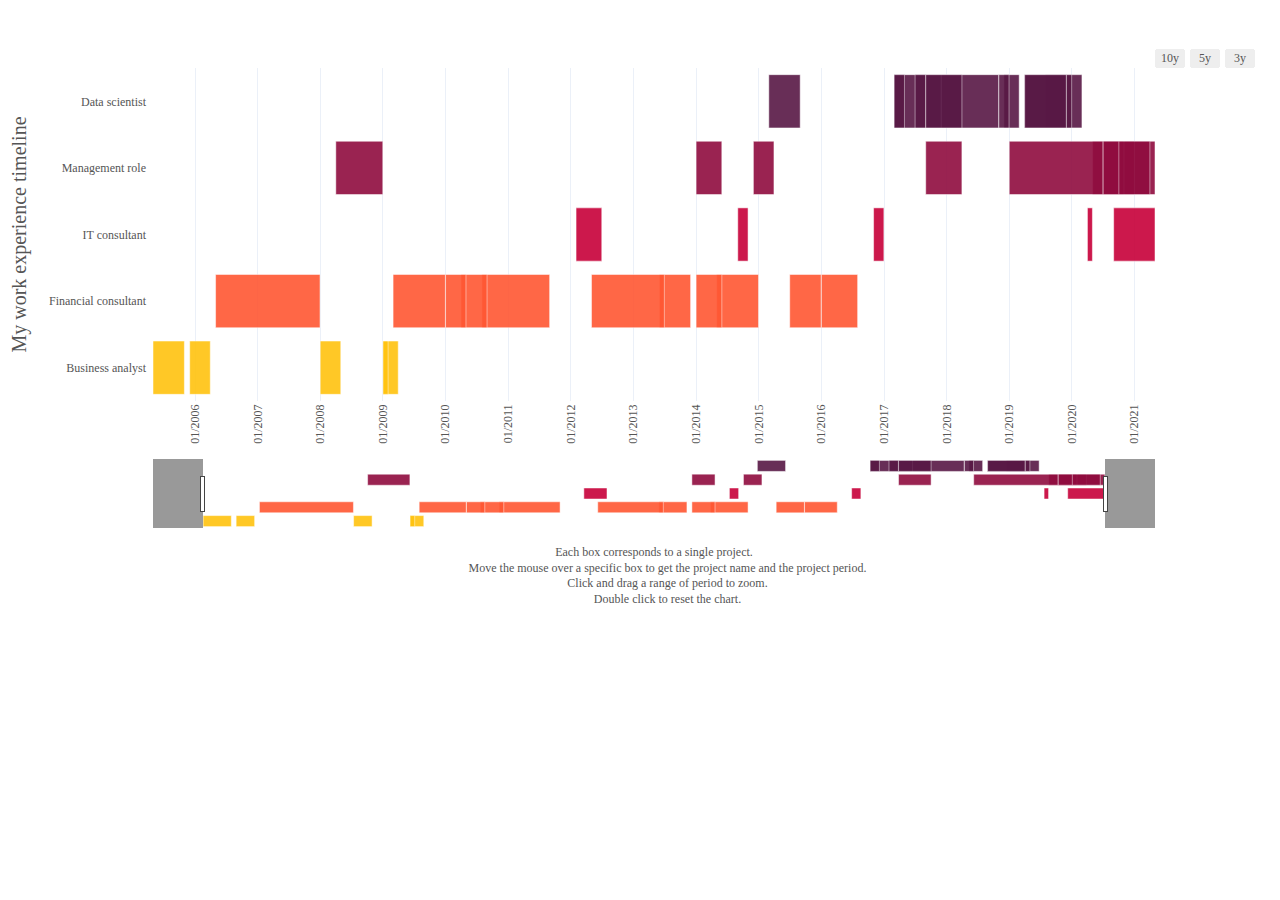
==== timeline.html @ 5d735c9c "Add files via upload" ====
<html>
<head><meta charset="utf-8" /></head>
<body>
    <div>                        <script type="text/javascript">window.PlotlyConfig = {MathJaxConfig: 'local'};</script>
        <script type="text/javascript">/**
* plotly.js v1.58.4
* Copyright 2012-2020, Plotly, Inc.
* All rights reserved.
* Licensed under the MIT license
*/
!function(t){if("object"==typeof exports&&"undefined"!=typeof module)module.exports=t();else if("function"==typeof define&&define.amd)define([],t);else{("undefined"!=typeof window?window:"undefined"!=typeof global?global:"undefined"!=typeof self?self:this).Plotly=t()}}((function(){return function t(e,r,n){function i(o,s){if(!r[o]){if(!e[o]){var l="function"==typeof require&&require;if(!s&&l)return l(o,!0);if(a)return a(o,!0);var c=new Error("Cannot find module '"+o+"'");throw c.code="MODULE_NOT_FOUND",c}var u=r[o]={exports:{}};e[o][0].call(u.exports,(function(t){return i(e[o][1][t]||t)}),u,u.exports,t,e,r,n)}return r[o].exports}for(var a="function"==typeof require&&require,o=0;o<n.length;o++)i(n[o]);return i}({1:[function(t,e,r){"use strict";var n=t("../src/lib"),i={"X,X div":"direction:ltr;font-family:'Open Sans', verdana, arial, sans-serif;margin:0;padding:0;","X input,X button":"font-family:'Open Sans', verdana, arial, sans-serif;","X input:focus,X button:focus":"outline:none;","X a":"text-decoration:none;","X a:hover":"text-decoration:none;","X .crisp":"shape-rendering:crispEdges;","X .user-select-none":"-webkit-user-select:none;-moz-user-select:none;-ms-user-select:none;-o-user-select:none;user-select:none;","X svg":"overflow:hidden;","X svg a":"fill:#447adb;","X svg a:hover":"fill:#3c6dc5;","X .main-svg":"position:absolute;top:0;left:0;pointer-events:none;","X .main-svg .draglayer":"pointer-events:all;","X .cursor-default":"cursor:default;","X .cursor-pointer":"cursor:pointer;","X .cursor-crosshair":"cursor:crosshair;","X .cursor-move":"cursor:move;","X .cursor-col-resize":"cursor:col-resize;","X .cursor-row-resize":"cursor:row-resize;","X .cursor-ns-resize":"cursor:ns-resize;","X .cursor-ew-resize":"cursor:ew-resize;","X .cursor-sw-resize":"cursor:sw-resize;","X .cursor-s-resize":"cursor:s-resize;","X .cursor-se-resize":"cursor:se-resize;","X .cursor-w-resize":"cursor:w-resize;","X .cursor-e-resize":"cursor:e-resize;","X .cursor-nw-resize":"cursor:nw-resize;","X .cursor-n-resize":"cursor:n-resize;","X .cursor-ne-resize":"cursor:ne-resize;","X .cursor-grab":"cursor:-webkit-grab;cursor:grab;","X .modebar":"position:absolute;top:2px;right:2px;","X .ease-bg":"-webkit-transition:background-color 0.3s ease 0s;-moz-transition:background-color 0.3s ease 0s;-ms-transition:background-color 0.3s ease 0s;-o-transition:background-color 0.3s ease 0s;transition:background-color 0.3s ease 0s;","X .modebar--hover>:not(.watermark)":"opacity:0;-webkit-transition:opacity 0.3s ease 0s;-moz-transition:opacity 0.3s ease 0s;-ms-transition:opacity 0.3s ease 0s;-o-transition:opacity 0.3s ease 0s;transition:opacity 0.3s ease 0s;","X:hover .modebar--hover .modebar-group":"opacity:1;","X .modebar-group":"float:left;display:inline-block;box-sizing:border-box;padding-left:8px;position:relative;vertical-align:middle;white-space:nowrap;","X .modebar-btn":"position:relative;font-size:16px;padding:3px 4px;height:22px;cursor:pointer;line-height:normal;box-sizing:border-box;","X .modebar-btn svg":"position:relative;top:2px;","X .modebar.vertical":"display:flex;flex-direction:column;flex-wrap:wrap;align-content:flex-end;max-height:100%;","X .modebar.vertical svg":"top:-1px;","X .modebar.vertical .modebar-group":"display:block;float:none;padding-left:0px;padding-bottom:8px;","X .modebar.vertical .modebar-group .modebar-btn":"display:block;text-align:center;","X [data-title]:before,X [data-title]:after":"position:absolute;-webkit-transform:translate3d(0, 0, 0);-moz-transform:translate3d(0, 0, 0);-ms-transform:translate3d(0, 0, 0);-o-transform:translate3d(0, 0, 0);transform:translate3d(0, 0, 0);display:none;opacity:0;z-index:1001;pointer-events:none;top:110%;right:50%;","X [data-title]:hover:before,X [data-title]:hover:after":"display:block;opacity:1;","X [data-title]:before":"content:'';position:absolute;background:transparent;border:6px solid transparent;z-index:1002;margin-top:-12px;border-bottom-color:#69738a;margin-right:-6px;","X [data-title]:after":"content:attr(data-title);background:#69738a;color:white;padding:8px 10px;font-size:12px;line-height:12px;white-space:nowrap;margin-right:-18px;border-radius:2px;","X .vertical [data-title]:before,X .vertical [data-title]:after":"top:0%;right:200%;","X .vertical [data-title]:before":"border:6px solid transparent;border-left-color:#69738a;margin-top:8px;margin-right:-30px;","X .select-outline":"fill:none;stroke-width:1;shape-rendering:crispEdges;","X .select-outline-1":"stroke:white;","X .select-outline-2":"stroke:black;stroke-dasharray:2px 2px;",Y:"font-family:'Open Sans', verdana, arial, sans-serif;position:fixed;top:50px;right:20px;z-index:10000;font-size:10pt;max-width:180px;","Y p":"margin:0;","Y .notifier-note":"min-width:180px;max-width:250px;border:1px solid #fff;z-index:3000;margin:0;background-color:#8c97af;background-color:rgba(140,151,175,0.9);color:#fff;padding:10px;overflow-wrap:break-word;word-wrap:break-word;-ms-hyphens:auto;-webkit-hyphens:auto;hyphens:auto;","Y .notifier-close":"color:#fff;opacity:0.8;float:right;padding:0 5px;background:none;border:none;font-size:20px;font-weight:bold;line-height:20px;","Y .notifier-close:hover":"color:#444;text-decoration:none;cursor:pointer;"};for(var a in i){var o=a.replace(/^,/," ,").replace(/X/g,".js-plotly-plot .plotly").replace(/Y/g,".plotly-notifier");n.addStyleRule(o,i[a])}},{"../src/lib":778}],2:[function(t,e,r){"use strict";e.exports=t("../src/transforms/aggregate")},{"../src/transforms/aggregate":1365}],3:[function(t,e,r){"use strict";e.exports=t("../src/traces/bar")},{"../src/traces/bar":929}],4:[function(t,e,r){"use strict";e.exports=t("../src/traces/barpolar")},{"../src/traces/barpolar":942}],5:[function(t,e,r){"use strict";e.exports=t("../src/traces/box")},{"../src/traces/box":952}],6:[function(t,e,r){"use strict";e.exports=t("../src/components/calendars")},{"../src/components/calendars":641}],7:[function(t,e,r){"use strict";e.exports=t("../src/traces/candlestick")},{"../src/traces/candlestick":961}],8:[function(t,e,r){"use strict";e.exports=t("../src/traces/carpet")},{"../src/traces/carpet":980}],9:[function(t,e,r){"use strict";e.exports=t("../src/traces/choropleth")},{"../src/traces/choropleth":994}],10:[function(t,e,r){"use strict";e.exports=t("../src/traces/choroplethmapbox")},{"../src/traces/choroplethmapbox":1001}],11:[function(t,e,r){"use strict";e.exports=t("../src/traces/cone")},{"../src/traces/cone":1007}],12:[function(t,e,r){"use strict";e.exports=t("../src/traces/contour")},{"../src/traces/contour":1022}],13:[function(t,e,r){"use strict";e.exports=t("../src/traces/contourcarpet")},{"../src/traces/contourcarpet":1033}],14:[function(t,e,r){"use strict";e.exports=t("../src/core")},{"../src/core":755}],15:[function(t,e,r){"use strict";e.exports=t("../src/traces/densitymapbox")},{"../src/traces/densitymapbox":1041}],16:[function(t,e,r){"use strict";e.exports=t("../src/transforms/filter")},{"../src/transforms/filter":1366}],17:[function(t,e,r){"use strict";e.exports=t("../src/traces/funnel")},{"../src/traces/funnel":1051}],18:[function(t,e,r){"use strict";e.exports=t("../src/traces/funnelarea")},{"../src/traces/funnelarea":1060}],19:[function(t,e,r){"use strict";e.exports=t("../src/transforms/groupby")},{"../src/transforms/groupby":1367}],20:[function(t,e,r){"use strict";e.exports=t("../src/traces/heatmap")},{"../src/traces/heatmap":1073}],21:[function(t,e,r){"use strict";e.exports=t("../src/traces/heatmapgl")},{"../src/traces/heatmapgl":1083}],22:[function(t,e,r){"use strict";e.exports=t("../src/traces/histogram")},{"../src/traces/histogram":1095}],23:[function(t,e,r){"use strict";e.exports=t("../src/traces/histogram2d")},{"../src/traces/histogram2d":1101}],24:[function(t,e,r){"use strict";e.exports=t("../src/traces/histogram2dcontour")},{"../src/traces/histogram2dcontour":1105}],25:[function(t,e,r){"use strict";e.exports=t("../src/traces/image")},{"../src/traces/image":1113}],26:[function(t,e,r){"use strict";var n=t("./core");n.register([t("./bar"),t("./box"),t("./heatmap"),t("./histogram"),t("./histogram2d"),t("./histogram2dcontour"),t("./contour"),t("./scatterternary"),t("./violin"),t("./funnel"),t("./waterfall"),t("./image"),t("./pie"),t("./sunburst"),t("./treemap"),t("./funnelarea"),t("./scatter3d"),t("./surface"),t("./isosurface"),t("./volume"),t("./mesh3d"),t("./cone"),t("./streamtube"),t("./scattergeo"),t("./choropleth"),t("./scattergl"),t("./splom"),t("./pointcloud"),t("./heatmapgl"),t("./parcoords"),t("./parcats"),t("./scattermapbox"),t("./choroplethmapbox"),t("./densitymapbox"),t("./sankey"),t("./indicator"),t("./table"),t("./carpet"),t("./scattercarpet"),t("./contourcarpet"),t("./ohlc"),t("./candlestick"),t("./scatterpolar"),t("./scatterpolargl"),t("./barpolar")]),n.register([t("./aggregate"),t("./filter"),t("./groupby"),t("./sort")]),n.register([t("./calendars")]),e.exports=n},{"./aggregate":2,"./bar":3,"./barpolar":4,"./box":5,"./calendars":6,"./candlestick":7,"./carpet":8,"./choropleth":9,"./choroplethmapbox":10,"./cone":11,"./contour":12,"./contourcarpet":13,"./core":14,"./densitymapbox":15,"./filter":16,"./funnel":17,"./funnelarea":18,"./groupby":19,"./heatmap":20,"./heatmapgl":21,"./histogram":22,"./histogram2d":23,"./histogram2dcontour":24,"./image":25,"./indicator":27,"./isosurface":28,"./mesh3d":29,"./ohlc":30,"./parcats":31,"./parcoords":32,"./pie":33,"./pointcloud":34,"./sankey":35,"./scatter3d":36,"./scattercarpet":37,"./scattergeo":38,"./scattergl":39,"./scattermapbox":40,"./scatterpolar":41,"./scatterpolargl":42,"./scatterternary":43,"./sort":44,"./splom":45,"./streamtube":46,"./sunburst":47,"./surface":48,"./table":49,"./treemap":50,"./violin":51,"./volume":52,"./waterfall":53}],27:[function(t,e,r){"use strict";e.exports=t("../src/traces/indicator")},{"../src/traces/indicator":1121}],28:[function(t,e,r){"use strict";e.exports=t("../src/traces/isosurface")},{"../src/traces/isosurface":1127}],29:[function(t,e,r){"use strict";e.exports=t("../src/traces/mesh3d")},{"../src/traces/mesh3d":1132}],30:[function(t,e,r){"use strict";e.exports=t("../src/traces/ohlc")},{"../src/traces/ohlc":1137}],31:[function(t,e,r){"use strict";e.exports=t("../src/traces/parcats")},{"../src/traces/parcats":1146}],32:[function(t,e,r){"use strict";e.exports=t("../src/traces/parcoords")},{"../src/traces/parcoords":1156}],33:[function(t,e,r){"use strict";e.exports=t("../src/traces/pie")},{"../src/traces/pie":1167}],34:[function(t,e,r){"use strict";e.exports=t("../src/traces/pointcloud")},{"../src/traces/pointcloud":1176}],35:[function(t,e,r){"use strict";e.exports=t("../src/traces/sankey")},{"../src/traces/sankey":1182}],36:[function(t,e,r){"use strict";e.exports=t("../src/traces/scatter3d")},{"../src/traces/scatter3d":1220}],37:[function(t,e,r){"use strict";e.exports=t("../src/traces/scattercarpet")},{"../src/traces/scattercarpet":1227}],38:[function(t,e,r){"use strict";e.exports=t("../src/traces/scattergeo")},{"../src/traces/scattergeo":1235}],39:[function(t,e,r){"use strict";e.exports=t("../src/traces/scattergl")},{"../src/traces/scattergl":1248}],40:[function(t,e,r){"use strict";e.exports=t("../src/traces/scattermapbox")},{"../src/traces/scattermapbox":1258}],41:[function(t,e,r){"use strict";e.exports=t("../src/traces/scatterpolar")},{"../src/traces/scatterpolar":1266}],42:[function(t,e,r){"use strict";e.exports=t("../src/traces/scatterpolargl")},{"../src/traces/scatterpolargl":1273}],43:[function(t,e,r){"use strict";e.exports=t("../src/traces/scatterternary")},{"../src/traces/scatterternary":1281}],44:[function(t,e,r){"use strict";e.exports=t("../src/transforms/sort")},{"../src/transforms/sort":1369}],45:[function(t,e,r){"use strict";e.exports=t("../src/traces/splom")},{"../src/traces/splom":1290}],46:[function(t,e,r){"use strict";e.exports=t("../src/traces/streamtube")},{"../src/traces/streamtube":1298}],47:[function(t,e,r){"use strict";e.exports=t("../src/traces/sunburst")},{"../src/traces/sunburst":1306}],48:[function(t,e,r){"use strict";e.exports=t("../src/traces/surface")},{"../src/traces/surface":1315}],49:[function(t,e,r){"use strict";e.exports=t("../src/traces/table")},{"../src/traces/table":1323}],50:[function(t,e,r){"use strict";e.exports=t("../src/traces/treemap")},{"../src/traces/treemap":1332}],51:[function(t,e,r){"use strict";e.exports=t("../src/traces/violin")},{"../src/traces/violin":1344}],52:[function(t,e,r){"use strict";e.exports=t("../src/traces/volume")},{"../src/traces/volume":1352}],53:[function(t,e,r){"use strict";e.exports=t("../src/traces/waterfall")},{"../src/traces/waterfall":1360}],54:[function(t,e,r){"use strict";e.exports=function(t){var e=(t=t||{}).eye||[0,0,1],r=t.center||[0,0,0],s=t.up||[0,1,0],l=t.distanceLimits||[0,1/0],c=t.mode||"turntable",u=n(),f=i(),h=a();return u.setDistanceLimits(l[0],l[1]),u.lookAt(0,e,r,s),f.setDistanceLimits(l[0],l[1]),f.lookAt(0,e,r,s),h.setDistanceLimits(l[0],l[1]),h.lookAt(0,e,r,s),new o({turntable:u,orbit:f,matrix:h},c)};var n=t("turntable-camera-controller"),i=t("orbit-camera-controller"),a=t("matrix-camera-controller");function o(t,e){this._controllerNames=Object.keys(t),this._controllerList=this._controllerNames.map((function(e){return t[e]})),this._mode=e,this._active=t[e],this._active||(this._mode="turntable",this._active=t.turntable),this.modes=this._controllerNames,this.computedMatrix=this._active.computedMatrix,this.computedEye=this._active.computedEye,this.computedUp=this._active.computedUp,this.computedCenter=this._active.computedCenter,this.computedRadius=this._active.computedRadius}var s=o.prototype;[["flush",1],["idle",1],["lookAt",4],["rotate",4],["pan",4],["translate",4],["setMatrix",2],["setDistanceLimits",2],["setDistance",2]].forEach((function(t){for(var e=t[0],r=[],n=0;n<t[1];++n)r.push("a"+n);var i="var cc=this._controllerList;for(var i=0;i<cc.length;++i){cc[i]."+t[0]+"("+r.join()+")}";s[e]=Function.apply(null,r.concat(i))})),s.recalcMatrix=function(t){this._active.recalcMatrix(t)},s.getDistance=function(t){return this._active.getDistance(t)},s.getDistanceLimits=function(t){return this._active.getDistanceLimits(t)},s.lastT=function(){return this._active.lastT()},s.setMode=function(t){if(t!==this._mode){var e=this._controllerNames.indexOf(t);if(!(e<0)){var r=this._active,n=this._controllerList[e],i=Math.max(r.lastT(),n.lastT());r.recalcMatrix(i),n.setMatrix(i,r.computedMatrix),this._active=n,this._mode=t,this.computedMatrix=this._active.computedMatrix,this.computedEye=this._active.computedEye,this.computedUp=this._active.computedUp,this.computedCenter=this._active.computedCenter,this.computedRadius=this._active.computedRadius}}},s.getMode=function(){return this._mode}},{"matrix-camera-controller":480,"orbit-camera-controller":501,"turntable-camera-controller":581}],55:[function(t,e,r){!function(n,i){"object"==typeof r&&"undefined"!=typeof e?i(r,t("d3-array"),t("d3-collection"),t("d3-shape"),t("elementary-circuits-directed-graph")):i(n.d3=n.d3||{},n.d3,n.d3,n.d3,null)}(this,(function(t,e,r,n,i){"use strict";function a(t){return t.target.depth}function o(t,e){return t.sourceLinks.length?t.depth:e-1}function s(t){return function(){return t}}i=i&&i.hasOwnProperty("default")?i.default:i;var l="function"==typeof Symbol&&"symbol"==typeof Symbol.iterator?function(t){return typeof t}:function(t){return t&&"function"==typeof Symbol&&t.constructor===Symbol&&t!==Symbol.prototype?"symbol":typeof t};function c(t,e){return f(t.source,e.source)||t.index-e.index}function u(t,e){return f(t.target,e.target)||t.index-e.index}function f(t,e){return t.partOfCycle===e.partOfCycle?t.y0-e.y0:"top"===t.circularLinkType||"bottom"===e.circularLinkType?-1:1}function h(t){return t.value}function p(t){return(t.y0+t.y1)/2}function d(t){return p(t.source)}function g(t){return p(t.target)}function m(t){return t.index}function v(t){return t.nodes}function y(t){return t.links}function x(t,e){var r=t.get(e);if(!r)throw new Error("missing: "+e);return r}function b(t,e){return e(t)}function _(t,e,r){var n=0;if(null===r){for(var a=[],o=0;o<t.links.length;o++){var s=t.links[o],l=s.source.index,c=s.target.index;a[l]||(a[l]=[]),a[c]||(a[c]=[]),-1===a[l].indexOf(c)&&a[l].push(c)}var u=i(a);u.sort((function(t,e){return t.length-e.length}));var f={};for(o=0;o<u.length;o++){var h=u[o].slice(-2);f[h[0]]||(f[h[0]]={}),f[h[0]][h[1]]=!0}t.links.forEach((function(t){var e=t.target.index,r=t.source.index;e===r||f[r]&&f[r][e]?(t.circular=!0,t.circularLinkID=n,n+=1):t.circular=!1}))}else t.links.forEach((function(t){t.source[r]<t.target[r]?t.circular=!1:(t.circular=!0,t.circularLinkID=n,n+=1)}))}function w(t,e){var r=0,n=0;t.links.forEach((function(i){i.circular&&(i.source.circularLinkType||i.target.circularLinkType?i.circularLinkType=i.source.circularLinkType?i.source.circularLinkType:i.target.circularLinkType:i.circularLinkType=r<n?"top":"bottom","top"==i.circularLinkType?r+=1:n+=1,t.nodes.forEach((function(t){b(t,e)!=b(i.source,e)&&b(t,e)!=b(i.target,e)||(t.circularLinkType=i.circularLinkType)})))})),t.links.forEach((function(t){t.circular&&(t.source.circularLinkType==t.target.circularLinkType&&(t.circularLinkType=t.source.circularLinkType),H(t,e)&&(t.circularLinkType=t.source.circularLinkType))}))}function T(t){var e=Math.abs(t.y1-t.y0),r=Math.abs(t.target.x0-t.source.x1);return Math.atan(r/e)}function k(t,e){var r=0;t.sourceLinks.forEach((function(t){r=t.circular&&!H(t,e)?r+1:r}));var n=0;return t.targetLinks.forEach((function(t){n=t.circular&&!H(t,e)?n+1:n})),r+n}function M(t){var e=t.source.sourceLinks,r=0;e.forEach((function(t){r=t.circular?r+1:r}));var n=t.target.targetLinks,i=0;return n.forEach((function(t){i=t.circular?i+1:i})),!(r>1||i>1)}function A(t,e,r){return t.sort(E),t.forEach((function(n,i){var a,o,s=0;if(H(n,r)&&M(n))n.circularPathData.verticalBuffer=s+n.width/2;else{for(var l=0;l<i;l++)if(a=t[i],o=t[l],!(a.source.column<o.target.column||a.target.column>o.source.column)){var c=t[l].circularPathData.verticalBuffer+t[l].width/2+e;s=c>s?c:s}n.circularPathData.verticalBuffer=s+n.width/2}})),t}function S(t,r,i,a){var o=e.min(t.links,(function(t){return t.source.y0}));t.links.forEach((function(t){t.circular&&(t.circularPathData={})})),A(t.links.filter((function(t){return"top"==t.circularLinkType})),r,a),A(t.links.filter((function(t){return"bottom"==t.circularLinkType})),r,a),t.links.forEach((function(e){if(e.circular){if(e.circularPathData.arcRadius=e.width+10,e.circularPathData.leftNodeBuffer=5,e.circularPathData.rightNodeBuffer=5,e.circularPathData.sourceWidth=e.source.x1-e.source.x0,e.circularPathData.sourceX=e.source.x0+e.circularPathData.sourceWidth,e.circularPathData.targetX=e.target.x0,e.circularPathData.sourceY=e.y0,e.circularPathData.targetY=e.y1,H(e,a)&&M(e))e.circularPathData.leftSmallArcRadius=10+e.width/2,e.circularPathData.leftLargeArcRadius=10+e.width/2,e.circularPathData.rightSmallArcRadius=10+e.width/2,e.circularPathData.rightLargeArcRadius=10+e.width/2,"bottom"==e.circularLinkType?(e.circularPathData.verticalFullExtent=e.source.y1+25+e.circularPathData.verticalBuffer,e.circularPathData.verticalLeftInnerExtent=e.circularPathData.verticalFullExtent-e.circularPathData.leftLargeArcRadius,e.circularPathData.verticalRightInnerExtent=e.circularPathData.verticalFullExtent-e.circularPathData.rightLargeArcRadius):(e.circularPathData.verticalFullExtent=e.source.y0-25-e.circularPathData.verticalBuffer,e.circularPathData.verticalLeftInnerExtent=e.circularPathData.verticalFullExtent+e.circularPathData.leftLargeArcRadius,e.circularPathData.verticalRightInnerExtent=e.circularPathData.verticalFullExtent+e.circularPathData.rightLargeArcRadius);else{var s=e.source.column,l=e.circularLinkType,c=t.links.filter((function(t){return t.source.column==s&&t.circularLinkType==l}));"bottom"==e.circularLinkType?c.sort(L):c.sort(C);var u=0;c.forEach((function(t,n){t.circularLinkID==e.circularLinkID&&(e.circularPathData.leftSmallArcRadius=10+e.width/2+u,e.circularPathData.leftLargeArcRadius=10+e.width/2+n*r+u),u+=t.width})),s=e.target.column,c=t.links.filter((function(t){return t.target.column==s&&t.circularLinkType==l})),"bottom"==e.circularLinkType?c.sort(P):c.sort(I),u=0,c.forEach((function(t,n){t.circularLinkID==e.circularLinkID&&(e.circularPathData.rightSmallArcRadius=10+e.width/2+u,e.circularPathData.rightLargeArcRadius=10+e.width/2+n*r+u),u+=t.width})),"bottom"==e.circularLinkType?(e.circularPathData.verticalFullExtent=Math.max(i,e.source.y1,e.target.y1)+25+e.circularPathData.verticalBuffer,e.circularPathData.verticalLeftInnerExtent=e.circularPathData.verticalFullExtent-e.circularPathData.leftLargeArcRadius,e.circularPathData.verticalRightInnerExtent=e.circularPathData.verticalFullExtent-e.circularPathData.rightLargeArcRadius):(e.circularPathData.verticalFullExtent=o-25-e.circularPathData.verticalBuffer,e.circularPathData.verticalLeftInnerExtent=e.circularPathData.verticalFullExtent+e.circularPathData.leftLargeArcRadius,e.circularPathData.verticalRightInnerExtent=e.circularPathData.verticalFullExtent+e.circularPathData.rightLargeArcRadius)}e.circularPathData.leftInnerExtent=e.circularPathData.sourceX+e.circularPathData.leftNodeBuffer,e.circularPathData.rightInnerExtent=e.circularPathData.targetX-e.circularPathData.rightNodeBuffer,e.circularPathData.leftFullExtent=e.circularPathData.sourceX+e.circularPathData.leftLargeArcRadius+e.circularPathData.leftNodeBuffer,e.circularPathData.rightFullExtent=e.circularPathData.targetX-e.circularPathData.rightLargeArcRadius-e.circularPathData.rightNodeBuffer}if(e.circular)e.path=function(t){var e="";e="top"==t.circularLinkType?"M"+t.circularPathData.sourceX+" "+t.circularPathData.sourceY+" L"+t.circularPathData.leftInnerExtent+" "+t.circularPathData.sourceY+" A"+t.circularPathData.leftLargeArcRadius+" "+t.circularPathData.leftSmallArcRadius+" 0 0 0 "+t.circularPathData.leftFullExtent+" "+(t.circularPathData.sourceY-t.circularPathData.leftSmallArcRadius)+" L"+t.circularPathData.leftFullExtent+" "+t.circularPathData.verticalLeftInnerExtent+" A"+t.circularPathData.leftLargeArcRadius+" "+t.circularPathData.leftLargeArcRadius+" 0 0 0 "+t.circularPathData.leftInnerExtent+" "+t.circularPathData.verticalFullExtent+" L"+t.circularPathData.rightInnerExtent+" "+t.circularPathData.verticalFullExtent+" A"+t.circularPathData.rightLargeArcRadius+" "+t.circularPathData.rightLargeArcRadius+" 0 0 0 "+t.circularPathData.rightFullExtent+" "+t.circularPathData.verticalRightInnerExtent+" L"+t.circularPathData.rightFullExtent+" "+(t.circularPathData.targetY-t.circularPathData.rightSmallArcRadius)+" A"+t.circularPathData.rightLargeArcRadius+" "+t.circularPathData.rightSmallArcRadius+" 0 0 0 "+t.circularPathData.rightInnerExtent+" "+t.circularPathData.targetY+" L"+t.circularPathData.targetX+" "+t.circularPathData.targetY:"M"+t.circularPathData.sourceX+" "+t.circularPathData.sourceY+" L"+t.circularPathData.leftInnerExtent+" "+t.circularPathData.sourceY+" A"+t.circularPathData.leftLargeArcRadius+" "+t.circularPathData.leftSmallArcRadius+" 0 0 1 "+t.circularPathData.leftFullExtent+" "+(t.circularPathData.sourceY+t.circularPathData.leftSmallArcRadius)+" L"+t.circularPathData.leftFullExtent+" "+t.circularPathData.verticalLeftInnerExtent+" A"+t.circularPathData.leftLargeArcRadius+" "+t.circularPathData.leftLargeArcRadius+" 0 0 1 "+t.circularPathData.leftInnerExtent+" "+t.circularPathData.verticalFullExtent+" L"+t.circularPathData.rightInnerExtent+" "+t.circularPathData.verticalFullExtent+" A"+t.circularPathData.rightLargeArcRadius+" "+t.circularPathData.rightLargeArcRadius+" 0 0 1 "+t.circularPathData.rightFullExtent+" "+t.circularPathData.verticalRightInnerExtent+" L"+t.circularPathData.rightFullExtent+" "+(t.circularPathData.targetY+t.circularPathData.rightSmallArcRadius)+" A"+t.circularPathData.rightLargeArcRadius+" "+t.circularPathData.rightSmallArcRadius+" 0 0 1 "+t.circularPathData.rightInnerExtent+" "+t.circularPathData.targetY+" L"+t.circularPathData.targetX+" "+t.circularPathData.targetY;return e}(e);else{var f=n.linkHorizontal().source((function(t){return[t.source.x0+(t.source.x1-t.source.x0),t.y0]})).target((function(t){return[t.target.x0,t.y1]}));e.path=f(e)}}))}function E(t,e){return z(t)==z(e)?"bottom"==t.circularLinkType?L(t,e):C(t,e):z(e)-z(t)}function C(t,e){return t.y0-e.y0}function L(t,e){return e.y0-t.y0}function I(t,e){return t.y1-e.y1}function P(t,e){return e.y1-t.y1}function z(t){return t.target.column-t.source.column}function O(t){return t.target.x0-t.source.x1}function D(t,e){var r=T(t),n=O(e)/Math.tan(r);return"up"==q(t)?t.y1+n:t.y1-n}function R(t,e){var r=T(t),n=O(e)/Math.tan(r);return"up"==q(t)?t.y1-n:t.y1+n}function F(t,e,r,n){t.links.forEach((function(i){if(!i.circular&&i.target.column-i.source.column>1){var a=i.source.column+1,o=i.target.column-1,s=1,l=o-a+1;for(s=1;a<=o;a++,s++)t.nodes.forEach((function(o){if(o.column==a){var c,u=s/(l+1),f=Math.pow(1-u,3),h=3*u*Math.pow(1-u,2),p=3*Math.pow(u,2)*(1-u),d=Math.pow(u,3),g=f*i.y0+h*i.y0+p*i.y1+d*i.y1,m=g-i.width/2,v=g+i.width/2;m>o.y0&&m<o.y1?(c=o.y1-m+10,c="bottom"==o.circularLinkType?c:-c,o=N(o,c,e,r),t.nodes.forEach((function(t){b(t,n)!=b(o,n)&&t.column==o.column&&B(o,t)&&N(t,c,e,r)}))):(v>o.y0&&v<o.y1||m<o.y0&&v>o.y1)&&(c=v-o.y0+10,o=N(o,c,e,r),t.nodes.forEach((function(t){b(t,n)!=b(o,n)&&t.column==o.column&&t.y0<o.y1&&t.y1>o.y1&&N(t,c,e,r)})))}}))}}))}function B(t,e){return t.y0>e.y0&&t.y0<e.y1||(t.y1>e.y0&&t.y1<e.y1||t.y0<e.y0&&t.y1>e.y1)}function N(t,e,r,n){return t.y0+e>=r&&t.y1+e<=n&&(t.y0=t.y0+e,t.y1=t.y1+e,t.targetLinks.forEach((function(t){t.y1=t.y1+e})),t.sourceLinks.forEach((function(t){t.y0=t.y0+e}))),t}function j(t,e,r,n){t.nodes.forEach((function(i){n&&i.y+(i.y1-i.y0)>e&&(i.y=i.y-(i.y+(i.y1-i.y0)-e));var a=t.links.filter((function(t){return b(t.source,r)==b(i,r)})),o=a.length;o>1&&a.sort((function(t,e){if(!t.circular&&!e.circular){if(t.target.column==e.target.column)return t.y1-e.y1;if(!V(t,e))return t.y1-e.y1;if(t.target.column>e.target.column){var r=R(e,t);return t.y1-r}if(e.target.column>t.target.column)return R(t,e)-e.y1}return t.circular&&!e.circular?"top"==t.circularLinkType?-1:1:e.circular&&!t.circular?"top"==e.circularLinkType?1:-1:t.circular&&e.circular?t.circularLinkType===e.circularLinkType&&"top"==t.circularLinkType?t.target.column===e.target.column?t.target.y1-e.target.y1:e.target.column-t.target.column:t.circularLinkType===e.circularLinkType&&"bottom"==t.circularLinkType?t.target.column===e.target.column?e.target.y1-t.target.y1:t.target.column-e.target.column:"top"==t.circularLinkType?-1:1:void 0}));var s=i.y0;a.forEach((function(t){t.y0=s+t.width/2,s+=t.width})),a.forEach((function(t,e){if("bottom"==t.circularLinkType){for(var r=e+1,n=0;r<o;r++)n+=a[r].width;t.y0=i.y1-n-t.width/2}}))}))}function U(t,e,r){t.nodes.forEach((function(e){var n=t.links.filter((function(t){return b(t.target,r)==b(e,r)})),i=n.length;i>1&&n.sort((function(t,e){if(!t.circular&&!e.circular){if(t.source.column==e.source.column)return t.y0-e.y0;if(!V(t,e))return t.y0-e.y0;if(e.source.column<t.source.column){var r=D(e,t);return t.y0-r}if(t.source.column<e.source.column)return D(t,e)-e.y0}return t.circular&&!e.circular?"top"==t.circularLinkType?-1:1:e.circular&&!t.circular?"top"==e.circularLinkType?1:-1:t.circular&&e.circular?t.circularLinkType===e.circularLinkType&&"top"==t.circularLinkType?t.source.column===e.source.column?t.source.y1-e.source.y1:t.source.column-e.source.column:t.circularLinkType===e.circularLinkType&&"bottom"==t.circularLinkType?t.source.column===e.source.column?t.source.y1-e.source.y1:e.source.column-t.source.column:"top"==t.circularLinkType?-1:1:void 0}));var a=e.y0;n.forEach((function(t){t.y1=a+t.width/2,a+=t.width})),n.forEach((function(t,r){if("bottom"==t.circularLinkType){for(var a=r+1,o=0;a<i;a++)o+=n[a].width;t.y1=e.y1-o-t.width/2}}))}))}function V(t,e){return q(t)==q(e)}function q(t){return t.y0-t.y1>0?"up":"down"}function H(t,e){return b(t.source,e)==b(t.target,e)}function G(t,r,n){var i=t.nodes,a=t.links,o=!1,s=!1;if(a.forEach((function(t){"top"==t.circularLinkType?o=!0:"bottom"==t.circularLinkType&&(s=!0)})),0==o||0==s){var l=e.min(i,(function(t){return t.y0})),c=(n-r)/(e.max(i,(function(t){return t.y1}))-l);i.forEach((function(t){var e=(t.y1-t.y0)*c;t.y0=(t.y0-l)*c,t.y1=t.y0+e})),a.forEach((function(t){t.y0=(t.y0-l)*c,t.y1=(t.y1-l)*c,t.width=t.width*c}))}}t.sankeyCircular=function(){var t,n,i=0,a=0,b=1,T=1,M=24,A=m,E=o,C=v,L=y,I=32,P=2,z=null;function O(){var t={nodes:C.apply(null,arguments),links:L.apply(null,arguments)};D(t),_(t,A,z),R(t),B(t),w(t,A),N(t,I,A),V(t);for(var e=4,r=0;r<e;r++)j(t,T,A),U(t,T,A),F(t,a,T,A),j(t,T,A),U(t,T,A);return G(t,a,T),S(t,P,T,A),t}function D(t){t.nodes.forEach((function(t,e){t.index=e,t.sourceLinks=[],t.targetLinks=[]}));var e=r.map(t.nodes,A);return t.links.forEach((function(t,r){t.index=r;var n=t.source,i=t.target;"object"!==("undefined"==typeof n?"undefined":l(n))&&(n=t.source=x(e,n)),"object"!==("undefined"==typeof i?"undefined":l(i))&&(i=t.target=x(e,i)),n.sourceLinks.push(t),i.targetLinks.push(t)})),t}function R(t){t.nodes.forEach((function(t){t.partOfCycle=!1,t.value=Math.max(e.sum(t.sourceLinks,h),e.sum(t.targetLinks,h)),t.sourceLinks.forEach((function(e){e.circular&&(t.partOfCycle=!0,t.circularLinkType=e.circularLinkType)})),t.targetLinks.forEach((function(e){e.circular&&(t.partOfCycle=!0,t.circularLinkType=e.circularLinkType)}))}))}function B(t){var e,r,n;for(e=t.nodes,r=[],n=0;e.length;++n,e=r,r=[])e.forEach((function(t){t.depth=n,t.sourceLinks.forEach((function(t){r.indexOf(t.target)<0&&!t.circular&&r.push(t.target)}))}));for(e=t.nodes,r=[],n=0;e.length;++n,e=r,r=[])e.forEach((function(t){t.height=n,t.targetLinks.forEach((function(t){r.indexOf(t.source)<0&&!t.circular&&r.push(t.source)}))}));t.nodes.forEach((function(t){t.column=Math.floor(E.call(null,t,n))}))}function N(o,s,l){var c=r.nest().key((function(t){return t.column})).sortKeys(e.ascending).entries(o.nodes).map((function(t){return t.values}));!function(r){if(n){var s=1/0;c.forEach((function(t){var e=T*n/(t.length+1);s=e<s?e:s})),t=s}var l=e.min(c,(function(r){return(T-a-(r.length-1)*t)/e.sum(r,h)}));l*=.3,o.links.forEach((function(t){t.width=t.value*l}));var u=function(t){var r=0,n=0,i=0,a=0,o=e.max(t.nodes,(function(t){return t.column}));return t.links.forEach((function(t){t.circular&&("top"==t.circularLinkType?r+=t.width:n+=t.width,0==t.target.column&&(a+=t.width),t.source.column==o&&(i+=t.width))})),{top:r=r>0?r+25+10:r,bottom:n=n>0?n+25+10:n,left:a=a>0?a+25+10:a,right:i=i>0?i+25+10:i}}(o),f=function(t,r){var n=e.max(t.nodes,(function(t){return t.column})),o=b-i,s=T-a,l=o/(o+r.right+r.left),c=s/(s+r.top+r.bottom);return i=i*l+r.left,b=0==r.right?b:b*l,a=a*c+r.top,T*=c,t.nodes.forEach((function(t){t.x0=i+t.column*((b-i-M)/n),t.x1=t.x0+M})),c}(o,u);l*=f,o.links.forEach((function(t){t.width=t.value*l})),c.forEach((function(t){var e=t.length;t.forEach((function(t,n){t.depth==c.length-1&&1==e||0==t.depth&&1==e?(t.y0=T/2-t.value*l,t.y1=t.y0+t.value*l):t.partOfCycle?0==k(t,r)?(t.y0=T/2+n,t.y1=t.y0+t.value*l):"top"==t.circularLinkType?(t.y0=a+n,t.y1=t.y0+t.value*l):(t.y0=T-t.value*l-n,t.y1=t.y0+t.value*l):0==u.top||0==u.bottom?(t.y0=(T-a)/e*n,t.y1=t.y0+t.value*l):(t.y0=(T-a)/2-e/2+n,t.y1=t.y0+t.value*l)}))}))}(l),y();for(var u=1,m=s;m>0;--m)v(u*=.99,l),y();function v(t,r){var n=c.length;c.forEach((function(i){var a=i.length,o=i[0].depth;i.forEach((function(i){var s;if(i.sourceLinks.length||i.targetLinks.length)if(i.partOfCycle&&k(i,r)>0);else if(0==o&&1==a)s=i.y1-i.y0,i.y0=T/2-s/2,i.y1=T/2+s/2;else if(o==n-1&&1==a)s=i.y1-i.y0,i.y0=T/2-s/2,i.y1=T/2+s/2;else{var l=e.mean(i.sourceLinks,g),c=e.mean(i.targetLinks,d),u=((l&&c?(l+c)/2:l||c)-p(i))*t;i.y0+=u,i.y1+=u}}))}))}function y(){c.forEach((function(e){var r,n,i,o=a,s=e.length;for(e.sort(f),i=0;i<s;++i)(n=o-(r=e[i]).y0)>0&&(r.y0+=n,r.y1+=n),o=r.y1+t;if((n=o-t-T)>0)for(o=r.y0-=n,r.y1-=n,i=s-2;i>=0;--i)(n=(r=e[i]).y1+t-o)>0&&(r.y0-=n,r.y1-=n),o=r.y0}))}}function V(t){t.nodes.forEach((function(t){t.sourceLinks.sort(u),t.targetLinks.sort(c)})),t.nodes.forEach((function(t){var e=t.y0,r=e,n=t.y1,i=n;t.sourceLinks.forEach((function(t){t.circular?(t.y0=n-t.width/2,n-=t.width):(t.y0=e+t.width/2,e+=t.width)})),t.targetLinks.forEach((function(t){t.circular?(t.y1=i-t.width/2,i-=t.width):(t.y1=r+t.width/2,r+=t.width)}))}))}return O.nodeId=function(t){return arguments.length?(A="function"==typeof t?t:s(t),O):A},O.nodeAlign=function(t){return arguments.length?(E="function"==typeof t?t:s(t),O):E},O.nodeWidth=function(t){return arguments.length?(M=+t,O):M},O.nodePadding=function(e){return arguments.length?(t=+e,O):t},O.nodes=function(t){return arguments.length?(C="function"==typeof t?t:s(t),O):C},O.links=function(t){return arguments.length?(L="function"==typeof t?t:s(t),O):L},O.size=function(t){return arguments.length?(i=a=0,b=+t[0],T=+t[1],O):[b-i,T-a]},O.extent=function(t){return arguments.length?(i=+t[0][0],b=+t[1][0],a=+t[0][1],T=+t[1][1],O):[[i,a],[b,T]]},O.iterations=function(t){return arguments.length?(I=+t,O):I},O.circularLinkGap=function(t){return arguments.length?(P=+t,O):P},O.nodePaddingRatio=function(t){return arguments.length?(n=+t,O):n},O.sortNodes=function(t){return arguments.length?(z=t,O):z},O.update=function(t){return w(t,A),V(t),t.links.forEach((function(t){t.circular&&(t.circularLinkType=t.y0+t.y1<T?"top":"bottom",t.source.circularLinkType=t.circularLinkType,t.target.circularLinkType=t.circularLinkType)})),j(t,T,A,!1),U(t,T,A),S(t,P,T,A),t},O},t.sankeyCenter=function(t){return t.targetLinks.length?t.depth:t.sourceLinks.length?e.min(t.sourceLinks,a)-1:0},t.sankeyLeft=function(t){return t.depth},t.sankeyRight=function(t,e){return e-1-t.height},t.sankeyJustify=o,Object.defineProperty(t,"__esModule",{value:!0})}))},{"d3-array":156,"d3-collection":157,"d3-shape":165,"elementary-circuits-directed-graph":179}],56:[function(t,e,r){!function(n,i){"object"==typeof r&&"undefined"!=typeof e?i(r,t("d3-array"),t("d3-collection"),t("d3-shape")):i(n.d3=n.d3||{},n.d3,n.d3,n.d3)}(this,(function(t,e,r,n){"use strict";function i(t){return t.target.depth}function a(t,e){return t.sourceLinks.length?t.depth:e-1}function o(t){return function(){return t}}function s(t,e){return c(t.source,e.source)||t.index-e.index}function l(t,e){return c(t.target,e.target)||t.index-e.index}function c(t,e){return t.y0-e.y0}function u(t){return t.value}function f(t){return(t.y0+t.y1)/2}function h(t){return f(t.source)*t.value}function p(t){return f(t.target)*t.value}function d(t){return t.index}function g(t){return t.nodes}function m(t){return t.links}function v(t,e){var r=t.get(e);if(!r)throw new Error("missing: "+e);return r}function y(t){return[t.source.x1,t.y0]}function x(t){return[t.target.x0,t.y1]}t.sankey=function(){var t=0,n=0,i=1,y=1,x=24,b=8,_=d,w=a,T=g,k=m,M=32;function A(){var t={nodes:T.apply(null,arguments),links:k.apply(null,arguments)};return S(t),E(t),C(t),L(t),I(t),t}function S(t){t.nodes.forEach((function(t,e){t.index=e,t.sourceLinks=[],t.targetLinks=[]}));var e=r.map(t.nodes,_);t.links.forEach((function(t,r){t.index=r;var n=t.source,i=t.target;"object"!=typeof n&&(n=t.source=v(e,n)),"object"!=typeof i&&(i=t.target=v(e,i)),n.sourceLinks.push(t),i.targetLinks.push(t)}))}function E(t){t.nodes.forEach((function(t){t.value=Math.max(e.sum(t.sourceLinks,u),e.sum(t.targetLinks,u))}))}function C(e){var r,n,a;for(r=e.nodes,n=[],a=0;r.length;++a,r=n,n=[])r.forEach((function(t){t.depth=a,t.sourceLinks.forEach((function(t){n.indexOf(t.target)<0&&n.push(t.target)}))}));for(r=e.nodes,n=[],a=0;r.length;++a,r=n,n=[])r.forEach((function(t){t.height=a,t.targetLinks.forEach((function(t){n.indexOf(t.source)<0&&n.push(t.source)}))}));var o=(i-t-x)/(a-1);e.nodes.forEach((function(e){e.x1=(e.x0=t+Math.max(0,Math.min(a-1,Math.floor(w.call(null,e,a))))*o)+x}))}function L(t){var i=r.nest().key((function(t){return t.x0})).sortKeys(e.ascending).entries(t.nodes).map((function(t){return t.values}));!function(){var r=e.max(i,(function(t){return t.length})),a=2/3*(y-n)/(r-1);b>a&&(b=a);var o=e.min(i,(function(t){return(y-n-(t.length-1)*b)/e.sum(t,u)}));i.forEach((function(t){t.forEach((function(t,e){t.y1=(t.y0=e)+t.value*o}))})),t.links.forEach((function(t){t.width=t.value*o}))}(),d();for(var a=1,o=M;o>0;--o)l(a*=.99),d(),s(a),d();function s(t){i.forEach((function(r){r.forEach((function(r){if(r.targetLinks.length){var n=(e.sum(r.targetLinks,h)/e.sum(r.targetLinks,u)-f(r))*t;r.y0+=n,r.y1+=n}}))}))}function l(t){i.slice().reverse().forEach((function(r){r.forEach((function(r){if(r.sourceLinks.length){var n=(e.sum(r.sourceLinks,p)/e.sum(r.sourceLinks,u)-f(r))*t;r.y0+=n,r.y1+=n}}))}))}function d(){i.forEach((function(t){var e,r,i,a=n,o=t.length;for(t.sort(c),i=0;i<o;++i)(r=a-(e=t[i]).y0)>0&&(e.y0+=r,e.y1+=r),a=e.y1+b;if((r=a-b-y)>0)for(a=e.y0-=r,e.y1-=r,i=o-2;i>=0;--i)(r=(e=t[i]).y1+b-a)>0&&(e.y0-=r,e.y1-=r),a=e.y0}))}}function I(t){t.nodes.forEach((function(t){t.sourceLinks.sort(l),t.targetLinks.sort(s)})),t.nodes.forEach((function(t){var e=t.y0,r=e;t.sourceLinks.forEach((function(t){t.y0=e+t.width/2,e+=t.width})),t.targetLinks.forEach((function(t){t.y1=r+t.width/2,r+=t.width}))}))}return A.update=function(t){return I(t),t},A.nodeId=function(t){return arguments.length?(_="function"==typeof t?t:o(t),A):_},A.nodeAlign=function(t){return arguments.length?(w="function"==typeof t?t:o(t),A):w},A.nodeWidth=function(t){return arguments.length?(x=+t,A):x},A.nodePadding=function(t){return arguments.length?(b=+t,A):b},A.nodes=function(t){return arguments.length?(T="function"==typeof t?t:o(t),A):T},A.links=function(t){return arguments.length?(k="function"==typeof t?t:o(t),A):k},A.size=function(e){return arguments.length?(t=n=0,i=+e[0],y=+e[1],A):[i-t,y-n]},A.extent=function(e){return arguments.length?(t=+e[0][0],i=+e[1][0],n=+e[0][1],y=+e[1][1],A):[[t,n],[i,y]]},A.iterations=function(t){return arguments.length?(M=+t,A):M},A},t.sankeyCenter=function(t){return t.targetLinks.length?t.depth:t.sourceLinks.length?e.min(t.sourceLinks,i)-1:0},t.sankeyLeft=function(t){return t.depth},t.sankeyRight=function(t,e){return e-1-t.height},t.sankeyJustify=a,t.sankeyLinkHorizontal=function(){return n.linkHorizontal().source(y).target(x)},Object.defineProperty(t,"__esModule",{value:!0})}))},{"d3-array":156,"d3-collection":157,"d3-shape":165}],57:[function(t,e,r){"use strict";e.exports=t("./quad")},{"./quad":58}],58:[function(t,e,r){"use strict";var n=t("binary-search-bounds"),i=t("clamp"),a=t("parse-rect"),o=t("array-bounds"),s=t("pick-by-alias"),l=t("defined"),c=t("flatten-vertex-data"),u=t("is-obj"),f=t("dtype"),h=t("math-log2");function p(t,e){for(var r=e[0],n=e[1],a=1/(e[2]-r),o=1/(e[3]-n),s=new Array(t.length),l=0,c=t.length/2;l<c;l++)s[2*l]=i((t[2*l]-r)*a,0,1),s[2*l+1]=i((t[2*l+1]-n)*o,0,1);return s}e.exports=function(t,e){e||(e={}),t=c(t,"float64"),e=s(e,{bounds:"range bounds dataBox databox",maxDepth:"depth maxDepth maxdepth level maxLevel maxlevel levels",dtype:"type dtype format out dst output destination"});var r=l(e.maxDepth,255),i=l(e.bounds,o(t,2));i[0]===i[2]&&i[2]++,i[1]===i[3]&&i[3]++;var d,g=p(t,i),m=t.length>>>1;e.dtype||(e.dtype="array"),"string"==typeof e.dtype?d=new(f(e.dtype))(m):e.dtype&&(d=e.dtype,Array.isArray(d)&&(d.length=m));for(var v=0;v<m;++v)d[v]=v;var y=[],x=[],b=[],_=[];!function t(e,n,i,a,o,s){if(!a.length)return null;var l=y[o]||(y[o]=[]),c=b[o]||(b[o]=[]),u=x[o]||(x[o]=[]),f=l.length;if(++o>r||s>1073741824){for(var h=0;h<a.length;h++)l.push(a[h]),c.push(s),u.push(null,null,null,null);return f}if(l.push(a[0]),c.push(s),a.length<=1)return u.push(null,null,null,null),f;for(var p=.5*i,d=e+p,m=n+p,v=[],_=[],w=[],T=[],k=1,M=a.length;k<M;k++){var A=a[k],S=g[2*A],E=g[2*A+1];S<d?E<m?v.push(A):_.push(A):E<m?w.push(A):T.push(A)}return s<<=2,u.push(t(e,n,p,v,o,s),t(e,m,p,_,o,s+1),t(d,n,p,w,o,s+2),t(d,m,p,T,o,s+3)),f}(0,0,1,d,0,1);for(var w=0,T=0;T<y.length;T++){var k=y[T];if(d.set)d.set(k,w);else for(var M=0,A=k.length;M<A;M++)d[M+w]=k[M];var S=w+y[T].length;_[T]=[w,S],w=S}return d.range=function(){var e,r=[],n=arguments.length;for(;n--;)r[n]=arguments[n];if(u(r[r.length-1])){var o=r.pop();r.length||null==o.x&&null==o.l&&null==o.left||(r=[o],e={}),e=s(o,{level:"level maxLevel",d:"d diam diameter r radius px pxSize pixel pixelSize maxD size minSize",lod:"lod details ranges offsets"})}else e={};r.length||(r=i);var c=a.apply(void 0,r),f=[Math.min(c.x,c.x+c.width),Math.min(c.y,c.y+c.height),Math.max(c.x,c.x+c.width),Math.max(c.y,c.y+c.height)],d=f[0],g=f[1],m=f[2],v=f[3],b=p([d,g,m,v],i),_=b[0],w=b[1],T=b[2],k=b[3],M=l(e.level,y.length);if(null!=e.d){var A;"number"==typeof e.d?A=[e.d,e.d]:e.d.length&&(A=e.d),M=Math.min(Math.max(Math.ceil(-h(Math.abs(A[0])/(i[2]-i[0]))),Math.ceil(-h(Math.abs(A[1])/(i[3]-i[1])))),M)}if(M=Math.min(M,y.length),e.lod)return E(_,w,T,k,M);var S=[];function C(e,r,n,i,a,o){if(null!==a&&null!==o&&!(_>e+n||w>r+n||T<e||k<r||i>=M||a===o)){var s=y[i];void 0===o&&(o=s.length);for(var l=a;l<o;l++){var c=s[l],u=t[2*c],f=t[2*c+1];u>=d&&u<=m&&f>=g&&f<=v&&S.push(c)}var h=x[i],p=h[4*a+0],b=h[4*a+1],A=h[4*a+2],E=h[4*a+3],I=L(h,a+1),P=.5*n,z=i+1;C(e,r,P,z,p,b||A||E||I),C(e,r+P,P,z,b,A||E||I),C(e+P,r,P,z,A,E||I),C(e+P,r+P,P,z,E,I)}}function L(t,e){for(var r=null,n=0;null===r;)if(r=t[4*e+n],++n>t.length)return null;return r}return C(0,0,1,0,0,1),S},d;function E(t,e,r,i,a){for(var o=[],s=0;s<a;s++){var l=b[s],c=_[s][0],u=C(t,e,s),f=C(r,i,s),h=n.ge(l,u),p=n.gt(l,f,h,l.length-1);o[s]=[h+c,p+c]}return o}function C(t,e,r){for(var n=1,i=.5,a=.5,o=.5,s=0;s<r;s++)n<<=2,n+=t<i?e<a?0:1:e<a?2:3,o*=.5,i+=t<i?-o:o,a+=e<a?-o:o;return n}}},{"array-bounds":70,"binary-search-bounds":96,clamp:120,defined:170,dtype:175,"flatten-vertex-data":244,"is-obj":468,"math-log2":479,"parse-rect":504,"pick-by-alias":511}],59:[function(t,e,r){"use strict";Object.defineProperty(r,"__esModule",{value:!0});var n=t("@turf/meta");function i(t){var e=0;if(t&&t.length>0){e+=Math.abs(a(t[0]));for(var r=1;r<t.length;r++)e-=Math.abs(a(t[r]))}return e}function a(t){var e,r,n,i,a,s,l=0,c=t.length;if(c>2){for(s=0;s<c;s++)s===c-2?(n=c-2,i=c-1,a=0):s===c-1?(n=c-1,i=0,a=1):(n=s,i=s+1,a=s+2),e=t[n],r=t[i],l+=(o(t[a][0])-o(e[0]))*Math.sin(o(r[1]));l=6378137*l*6378137/2}return l}function o(t){return t*Math.PI/180}r.default=function(t){return n.geomReduce(t,(function(t,e){return t+function(t){var e,r=0;switch(t.type){case"Polygon":return i(t.coordinates);case"MultiPolygon":for(e=0;e<t.coordinates.length;e++)r+=i(t.coordinates[e]);return r;case"Point":case"MultiPoint":case"LineString":case"MultiLineString":return 0}return 0}(e)}),0)}},{"@turf/meta":63}],60:[function(t,e,r){"use strict";Object.defineProperty(r,"__esModule",{value:!0});var n=t("@turf/meta");r.default=function(t){var e=[1/0,1/0,-1/0,-1/0];return n.coordEach(t,(function(t){e[0]>t[0]&&(e[0]=t[0]),e[1]>t[1]&&(e[1]=t[1]),e[2]<t[0]&&(e[2]=t[0]),e[3]<t[1]&&(e[3]=t[1])})),e}},{"@turf/meta":63}],61:[function(t,e,r){"use strict";Object.defineProperty(r,"__esModule",{value:!0});var n=t("@turf/meta"),i=t("@turf/helpers");r.default=function(t,e){void 0===e&&(e={});var r=0,a=0,o=0;return n.coordEach(t,(function(t){r+=t[0],a+=t[1],o++})),i.point([r/o,a/o],e.properties)}},{"@turf/helpers":62,"@turf/meta":63}],62:[function(t,e,r){"use strict";function n(t,e,r){void 0===r&&(r={});var n={type:"Feature"};return(0===r.id||r.id)&&(n.id=r.id),r.bbox&&(n.bbox=r.bbox),n.properties=e||{},n.geometry=t,n}function i(t,e,r){return void 0===r&&(r={}),n({type:"Point",coordinates:t},e,r)}function a(t,e,r){void 0===r&&(r={});for(var i=0,a=t;i<a.length;i++){var o=a[i];if(o.length<4)throw new Error("Each LinearRing of a Polygon must have 4 or more Positions.");for(var s=0;s<o[o.length-1].length;s++)if(o[o.length-1][s]!==o[0][s])throw new Error("First and last Position are not equivalent.")}return n({type:"Polygon",coordinates:t},e,r)}function o(t,e,r){if(void 0===r&&(r={}),t.length<2)throw new Error("coordinates must be an array of two or more positions");return n({type:"LineString",coordinates:t},e,r)}function s(t,e){void 0===e&&(e={});var r={type:"FeatureCollection"};return e.id&&(r.id=e.id),e.bbox&&(r.bbox=e.bbox),r.features=t,r}function l(t,e,r){return void 0===r&&(r={}),n({type:"MultiLineString",coordinates:t},e,r)}function c(t,e,r){return void 0===r&&(r={}),n({type:"MultiPoint",coordinates:t},e,r)}function u(t,e,r){return void 0===r&&(r={}),n({type:"MultiPolygon",coordinates:t},e,r)}function f(t,e){void 0===e&&(e="kilometers");var n=r.factors[e];if(!n)throw new Error(e+" units is invalid");return t*n}function h(t,e){void 0===e&&(e="kilometers");var n=r.factors[e];if(!n)throw new Error(e+" units is invalid");return t/n}function p(t){return 180*(t%(2*Math.PI))/Math.PI}function d(t){return!isNaN(t)&&null!==t&&!Array.isArray(t)&&!/^\s*$/.test(t)}Object.defineProperty(r,"__esModule",{value:!0}),r.earthRadius=6371008.8,r.factors={centimeters:100*r.earthRadius,centimetres:100*r.earthRadius,degrees:r.earthRadius/111325,feet:3.28084*r.earthRadius,inches:39.37*r.earthRadius,kilometers:r.earthRadius/1e3,kilometres:r.earthRadius/1e3,meters:r.earthRadius,metres:r.earthRadius,miles:r.earthRadius/1609.344,millimeters:1e3*r.earthRadius,millimetres:1e3*r.earthRadius,nauticalmiles:r.earthRadius/1852,radians:1,yards:r.earthRadius/1.0936},r.unitsFactors={centimeters:100,centimetres:100,degrees:1/111325,feet:3.28084,inches:39.37,kilometers:.001,kilometres:.001,meters:1,metres:1,miles:1/1609.344,millimeters:1e3,millimetres:1e3,nauticalmiles:1/1852,radians:1/r.earthRadius,yards:1/1.0936},r.areaFactors={acres:247105e-9,centimeters:1e4,centimetres:1e4,feet:10.763910417,inches:1550.003100006,kilometers:1e-6,kilometres:1e-6,meters:1,metres:1,miles:386e-9,millimeters:1e6,millimetres:1e6,yards:1.195990046},r.feature=n,r.geometry=function(t,e,r){switch(void 0===r&&(r={}),t){case"Point":return i(e).geometry;case"LineString":return o(e).geometry;case"Polygon":return a(e).geometry;case"MultiPoint":return c(e).geometry;case"MultiLineString":return l(e).geometry;case"MultiPolygon":return u(e).geometry;default:throw new Error(t+" is invalid")}},r.point=i,r.points=function(t,e,r){return void 0===r&&(r={}),s(t.map((function(t){return i(t,e)})),r)},r.polygon=a,r.polygons=function(t,e,r){return void 0===r&&(r={}),s(t.map((function(t){return a(t,e)})),r)},r.lineString=o,r.lineStrings=function(t,e,r){return void 0===r&&(r={}),s(t.map((function(t){return o(t,e)})),r)},r.featureCollection=s,r.multiLineString=l,r.multiPoint=c,r.multiPolygon=u,r.geometryCollection=function(t,e,r){return void 0===r&&(r={}),n({type:"GeometryCollection",geometries:t},e,r)},r.round=function(t,e){if(void 0===e&&(e=0),e&&!(e>=0))throw new Error("precision must be a positive number");var r=Math.pow(10,e||0);return Math.round(t*r)/r},r.radiansToLength=f,r.lengthToRadians=h,r.lengthToDegrees=function(t,e){return p(h(t,e))},r.bearingToAzimuth=function(t){var e=t%360;return e<0&&(e+=360),e},r.radiansToDegrees=p,r.degreesToRadians=function(t){return t%360*Math.PI/180},r.convertLength=function(t,e,r){if(void 0===e&&(e="kilometers"),void 0===r&&(r="kilometers"),!(t>=0))throw new Error("length must be a positive number");return f(h(t,e),r)},r.convertArea=function(t,e,n){if(void 0===e&&(e="meters"),void 0===n&&(n="kilometers"),!(t>=0))throw new Error("area must be a positive number");var i=r.areaFactors[e];if(!i)throw new Error("invalid original units");var a=r.areaFactors[n];if(!a)throw new Error("invalid final units");return t/i*a},r.isNumber=d,r.isObject=function(t){return!!t&&t.constructor===Object},r.validateBBox=function(t){if(!t)throw new Error("bbox is required");if(!Array.isArray(t))throw new Error("bbox must be an Array");if(4!==t.length&&6!==t.length)throw new Error("bbox must be an Array of 4 or 6 numbers");t.forEach((function(t){if(!d(t))throw new Error("bbox must only contain numbers")}))},r.validateId=function(t){if(!t)throw new Error("id is required");if(-1===["string","number"].indexOf(typeof t))throw new Error("id must be a number or a string")},r.radians2degrees=function(){throw new Error("method has been renamed to `radiansToDegrees`")},r.degrees2radians=function(){throw new Error("method has been renamed to `degreesToRadians`")},r.distanceToDegrees=function(){throw new Error("method has been renamed to `lengthToDegrees`")},r.distanceToRadians=function(){throw new Error("method has been renamed to `lengthToRadians`")},r.radiansToDistance=function(){throw new Error("method has been renamed to `radiansToLength`")},r.bearingToAngle=function(){throw new Error("method has been renamed to `bearingToAzimuth`")},r.convertDistance=function(){throw new Error("method has been renamed to `convertLength`")}},{}],63:[function(t,e,r){"use strict";Object.defineProperty(r,"__esModule",{value:!0});var n=t("@turf/helpers");function i(t,e,r){if(null!==t)for(var n,a,o,s,l,c,u,f,h=0,p=0,d=t.type,g="FeatureCollection"===d,m="Feature"===d,v=g?t.features.length:1,y=0;y<v;y++){l=(f=!!(u=g?t.features[y].geometry:m?t.geometry:t)&&"GeometryCollection"===u.type)?u.geometries.length:1;for(var x=0;x<l;x++){var b=0,_=0;if(null!==(s=f?u.geometries[x]:u)){c=s.coordinates;var w=s.type;switch(h=!r||"Polygon"!==w&&"MultiPolygon"!==w?0:1,w){case null:break;case"Point":if(!1===e(c,p,y,b,_))return!1;p++,b++;break;case"LineString":case"MultiPoint":for(n=0;n<c.length;n++){if(!1===e(c[n],p,y,b,_))return!1;p++,"MultiPoint"===w&&b++}"LineString"===w&&b++;break;case"Polygon":case"MultiLineString":for(n=0;n<c.length;n++){for(a=0;a<c[n].length-h;a++){if(!1===e(c[n][a],p,y,b,_))return!1;p++}"MultiLineString"===w&&b++,"Polygon"===w&&_++}"Polygon"===w&&b++;break;case"MultiPolygon":for(n=0;n<c.length;n++){for(_=0,a=0;a<c[n].length;a++){for(o=0;o<c[n][a].length-h;o++){if(!1===e(c[n][a][o],p,y,b,_))return!1;p++}_++}b++}break;case"GeometryCollection":for(n=0;n<s.geometries.length;n++)if(!1===i(s.geometries[n],e,r))return!1;break;default:throw new Error("Unknown Geometry Type")}}}}}function a(t,e){var r;switch(t.type){case"FeatureCollection":for(r=0;r<t.features.length&&!1!==e(t.features[r].properties,r);r++);break;case"Feature":e(t.properties,0)}}function o(t,e){if("Feature"===t.type)e(t,0);else if("FeatureCollection"===t.type)for(var r=0;r<t.features.length&&!1!==e(t.features[r],r);r++);}function s(t,e){var r,n,i,a,o,s,l,c,u,f,h=0,p="FeatureCollection"===t.type,d="Feature"===t.type,g=p?t.features.length:1;for(r=0;r<g;r++){for(s=p?t.features[r].geometry:d?t.geometry:t,c=p?t.features[r].properties:d?t.properties:{},u=p?t.features[r].bbox:d?t.bbox:void 0,f=p?t.features[r].id:d?t.id:void 0,o=(l=!!s&&"GeometryCollection"===s.type)?s.geometries.length:1,i=0;i<o;i++)if(null!==(a=l?s.geometries[i]:s))switch(a.type){case"Point":case"LineString":case"MultiPoint":case"Polygon":case"MultiLineString":case"MultiPolygon":if(!1===e(a,h,c,u,f))return!1;break;case"GeometryCollection":for(n=0;n<a.geometries.length;n++)if(!1===e(a.geometries[n],h,c,u,f))return!1;break;default:throw new Error("Unknown Geometry Type")}else if(!1===e(null,h,c,u,f))return!1;h++}}function l(t,e){s(t,(function(t,r,i,a,o){var s,l=null===t?null:t.type;switch(l){case null:case"Point":case"LineString":case"Polygon":return!1!==e(n.feature(t,i,{bbox:a,id:o}),r,0)&&void 0}switch(l){case"MultiPoint":s="Point";break;case"MultiLineString":s="LineString";break;case"MultiPolygon":s="Polygon"}for(var c=0;c<t.coordinates.length;c++){var u={type:s,coordinates:t.coordinates[c]};if(!1===e(n.feature(u,i),r,c))return!1}}))}function c(t,e){l(t,(function(t,r,a){var o=0;if(t.geometry){var s=t.geometry.type;if("Point"!==s&&"MultiPoint"!==s){var l,c=0,u=0,f=0;return!1!==i(t,(function(i,s,h,p,d){if(void 0===l||r>c||p>u||d>f)return l=i,c=r,u=p,f=d,void(o=0);var g=n.lineString([l,i],t.properties);if(!1===e(g,r,a,d,o))return!1;o++,l=i}))&&void 0}}}))}function u(t,e){if(!t)throw new Error("geojson is required");l(t,(function(t,r,i){if(null!==t.geometry){var a=t.geometry.type,o=t.geometry.coordinates;switch(a){case"LineString":if(!1===e(t,r,i,0,0))return!1;break;case"Polygon":for(var s=0;s<o.length;s++)if(!1===e(n.lineString(o[s],t.properties),r,i,s))return!1}}}))}r.coordEach=i,r.coordReduce=function(t,e,r,n){var a=r;return i(t,(function(t,n,i,o,s){a=0===n&&void 0===r?t:e(a,t,n,i,o,s)}),n),a},r.propEach=a,r.propReduce=function(t,e,r){var n=r;return a(t,(function(t,i){n=0===i&&void 0===r?t:e(n,t,i)})),n},r.featureEach=o,r.featureReduce=function(t,e,r){var n=r;return o(t,(function(t,i){n=0===i&&void 0===r?t:e(n,t,i)})),n},r.coordAll=function(t){var e=[];return i(t,(function(t){e.push(t)})),e},r.geomEach=s,r.geomReduce=function(t,e,r){var n=r;return s(t,(function(t,i,a,o,s){n=0===i&&void 0===r?t:e(n,t,i,a,o,s)})),n},r.flattenEach=l,r.flattenReduce=function(t,e,r){var n=r;return l(t,(function(t,i,a){n=0===i&&0===a&&void 0===r?t:e(n,t,i,a)})),n},r.segmentEach=c,r.segmentReduce=function(t,e,r){var n=r,i=!1;return c(t,(function(t,a,o,s,l){n=!1===i&&void 0===r?t:e(n,t,a,o,s,l),i=!0})),n},r.lineEach=u,r.lineReduce=function(t,e,r){var n=r;return u(t,(function(t,i,a,o){n=0===i&&void 0===r?t:e(n,t,i,a,o)})),n},r.findSegment=function(t,e){if(e=e||{},!n.isObject(e))throw new Error("options is invalid");var r,i=e.featureIndex||0,a=e.multiFeatureIndex||0,o=e.geometryIndex||0,s=e.segmentIndex||0,l=e.properties;switch(t.type){case"FeatureCollection":i<0&&(i=t.features.length+i),l=l||t.features[i].properties,r=t.features[i].geometry;break;case"Feature":l=l||t.properties,r=t.geometry;break;case"Point":case"MultiPoint":return null;case"LineString":case"Polygon":case"MultiLineString":case"MultiPolygon":r=t;break;default:throw new Error("geojson is invalid")}if(null===r)return null;var c=r.coordinates;switch(r.type){case"Point":case"MultiPoint":return null;case"LineString":return s<0&&(s=c.length+s-1),n.lineString([c[s],c[s+1]],l,e);case"Polygon":return o<0&&(o=c.length+o),s<0&&(s=c[o].length+s-1),n.lineString([c[o][s],c[o][s+1]],l,e);case"MultiLineString":return a<0&&(a=c.length+a),s<0&&(s=c[a].length+s-1),n.lineString([c[a][s],c[a][s+1]],l,e);case"MultiPolygon":return a<0&&(a=c.length+a),o<0&&(o=c[a].length+o),s<0&&(s=c[a][o].length-s-1),n.lineString([c[a][o][s],c[a][o][s+1]],l,e)}throw new Error("geojson is invalid")},r.findPoint=function(t,e){if(e=e||{},!n.isObject(e))throw new Error("options is invalid");var r,i=e.featureIndex||0,a=e.multiFeatureIndex||0,o=e.geometryIndex||0,s=e.coordIndex||0,l=e.properties;switch(t.type){case"FeatureCollection":i<0&&(i=t.features.length+i),l=l||t.features[i].properties,r=t.features[i].geometry;break;case"Feature":l=l||t.properties,r=t.geometry;break;case"Point":case"MultiPoint":return null;case"LineString":case"Polygon":case"MultiLineString":case"MultiPolygon":r=t;break;default:throw new Error("geojson is invalid")}if(null===r)return null;var c=r.coordinates;switch(r.type){case"Point":return n.point(c,l,e);case"MultiPoint":return a<0&&(a=c.length+a),n.point(c[a],l,e);case"LineString":return s<0&&(s=c.length+s),n.point(c[s],l,e);case"Polygon":return o<0&&(o=c.length+o),s<0&&(s=c[o].length+s),n.point(c[o][s],l,e);case"MultiLineString":return a<0&&(a=c.length+a),s<0&&(s=c[a].length+s),n.point(c[a][s],l,e);case"MultiPolygon":return a<0&&(a=c.length+a),o<0&&(o=c[a].length+o),s<0&&(s=c[a][o].length-s),n.point(c[a][o][s],l,e)}throw new Error("geojson is invalid")}},{"@turf/helpers":62}],64:[function(t,e,r){"use strict";var n="undefined"==typeof WeakMap?t("weak-map"):WeakMap,i=t("gl-buffer"),a=t("gl-vao"),o=new n;e.exports=function(t){var e=o.get(t),r=e&&(e._triangleBuffer.handle||e._triangleBuffer.buffer);if(!r||!t.isBuffer(r)){var n=i(t,new Float32Array([-1,-1,-1,4,4,-1]));(e=a(t,[{buffer:n,type:t.FLOAT,size:2}]))._triangleBuffer=n,o.set(t,e)}e.bind(),t.drawArrays(t.TRIANGLES,0,3),e.unbind()}},{"gl-buffer":259,"gl-vao":358,"weak-map":602}],65:[function(t,e,r){e.exports=function(t){var e=0,r=0,n=0,i=0;return t.map((function(t){var a=(t=t.slice())[0],o=a.toUpperCase();if(a!=o)switch(t[0]=o,a){case"a":t[6]+=n,t[7]+=i;break;case"v":t[1]+=i;break;case"h":t[1]+=n;break;default:for(var s=1;s<t.length;)t[s++]+=n,t[s++]+=i}switch(o){case"Z":n=e,i=r;break;case"H":n=t[1];break;case"V":i=t[1];break;case"M":n=e=t[1],i=r=t[2];break;default:n=t[t.length-2],i=t[t.length-1]}return t}))}},{}],66:[function(t,e,r){var n=t("pad-left");e.exports=function(t,e,r){e="number"==typeof e?e:1,r=r||": ";var i=t.split(/\r?\n/),a=String(i.length+e-1).length;return i.map((function(t,i){var o=i+e,s=String(o).length;return n(o,a-s)+r+t})).join("\n")}},{"pad-left":502}],67:[function(t,e,r){"use strict";e.exports=function(t){var e=t.length;if(0===e)return[];if(1===e)return[0];for(var r=t[0].length,n=[t[0]],a=[0],o=1;o<e;++o)if(n.push(t[o]),i(n,r)){if(a.push(o),a.length===r+1)return a}else n.pop();return a};var n=t("robust-orientation");function i(t,e){for(var r=new Array(e+1),i=0;i<t.length;++i)r[i]=t[i];for(i=0;i<=t.length;++i){for(var a=t.length;a<=e;++a){for(var o=new Array(e),s=0;s<e;++s)o[s]=Math.pow(a+1-i,s);r[a]=o}if(n.apply(void 0,r))return!0}return!1}},{"robust-orientation":548}],68:[function(t,e,r){"use strict";e.exports=function(t,e){return n(e).filter((function(r){for(var n=new Array(r.length),a=0;a<r.length;++a)n[a]=e[r[a]];return i(n)*t<1}))};var n=t("delaunay-triangulate"),i=t("circumradius")},{circumradius:119,"delaunay-triangulate":171}],69:[function(t,e,r){e.exports=function(t,e){return i(n(t,e))};var n=t("alpha-complex"),i=t("simplicial-complex-boundary")},{"alpha-complex":68,"simplicial-complex-boundary":555}],70:[function(t,e,r){"use strict";e.exports=function(t,e){if(!t||null==t.length)throw Error("Argument should be an array");e=null==e?1:Math.floor(e);for(var r=Array(2*e),n=0;n<e;n++){for(var i=-1/0,a=1/0,o=n,s=t.length;o<s;o+=e)t[o]>i&&(i=t[o]),t[o]<a&&(a=t[o]);r[n]=a,r[e+n]=i}return r}},{}],71:[function(t,e,r){"use strict";var n=t("array-bounds");e.exports=function(t,e,r){if(!t||null==t.length)throw Error("Argument should be an array");null==e&&(e=1);null==r&&(r=n(t,e));for(var i=0;i<e;i++){var a=r[e+i],o=r[i],s=i,l=t.length;if(a===1/0&&o===-1/0)for(s=i;s<l;s+=e)t[s]=t[s]===a?1:t[s]===o?0:.5;else if(a===1/0)for(s=i;s<l;s+=e)t[s]=t[s]===a?1:0;else if(o===-1/0)for(s=i;s<l;s+=e)t[s]=t[s]===o?0:1;else{var c=a-o;for(s=i;s<l;s+=e)isNaN(t[s])||(t[s]=0===c?.5:(t[s]-o)/c)}}return t}},{"array-bounds":70}],72:[function(t,e,r){e.exports=function(t,e){var r="number"==typeof t,n="number"==typeof e;r&&!n?(e=t,t=0):r||n||(t=0,e=0);var i=(e|=0)-(t|=0);if(i<0)throw new Error("array length must be positive");for(var a=new Array(i),o=0,s=t;o<i;o++,s++)a[o]=s;return a}},{}],73:[function(t,e,r){(function(r){(function(){"use strict";var n=t("object-assign");
/*!
 * The buffer module from node.js, for the browser.
 *
 * @author   Feross Aboukhadijeh <feross@feross.org> <http://feross.org>
 * @license  MIT
 */function i(t,e){if(t===e)return 0;for(var r=t.length,n=e.length,i=0,a=Math.min(r,n);i<a;++i)if(t[i]!==e[i]){r=t[i],n=e[i];break}return r<n?-1:n<r?1:0}function a(t){return r.Buffer&&"function"==typeof r.Buffer.isBuffer?r.Buffer.isBuffer(t):!(null==t||!t._isBuffer)}var o=t("util/"),s=Object.prototype.hasOwnProperty,l=Array.prototype.slice,c="foo"===function(){}.name;function u(t){return Object.prototype.toString.call(t)}function f(t){return!a(t)&&("function"==typeof r.ArrayBuffer&&("function"==typeof ArrayBuffer.isView?ArrayBuffer.isView(t):!!t&&(t instanceof DataView||!!(t.buffer&&t.buffer instanceof ArrayBuffer))))}var h=e.exports=y,p=/\s*function\s+([^\(\s]*)\s*/;function d(t){if(o.isFunction(t)){if(c)return t.name;var e=t.toString().match(p);return e&&e[1]}}function g(t,e){return"string"==typeof t?t.length<e?t:t.slice(0,e):t}function m(t){if(c||!o.isFunction(t))return o.inspect(t);var e=d(t);return"[Function"+(e?": "+e:"")+"]"}function v(t,e,r,n,i){throw new h.AssertionError({message:r,actual:t,expected:e,operator:n,stackStartFunction:i})}function y(t,e){t||v(t,!0,e,"==",h.ok)}function x(t,e,r,n){if(t===e)return!0;if(a(t)&&a(e))return 0===i(t,e);if(o.isDate(t)&&o.isDate(e))return t.getTime()===e.getTime();if(o.isRegExp(t)&&o.isRegExp(e))return t.source===e.source&&t.global===e.global&&t.multiline===e.multiline&&t.lastIndex===e.lastIndex&&t.ignoreCase===e.ignoreCase;if(null!==t&&"object"==typeof t||null!==e&&"object"==typeof e){if(f(t)&&f(e)&&u(t)===u(e)&&!(t instanceof Float32Array||t instanceof Float64Array))return 0===i(new Uint8Array(t.buffer),new Uint8Array(e.buffer));if(a(t)!==a(e))return!1;var s=(n=n||{actual:[],expected:[]}).actual.indexOf(t);return-1!==s&&s===n.expected.indexOf(e)||(n.actual.push(t),n.expected.push(e),function(t,e,r,n){if(null==t||null==e)return!1;if(o.isPrimitive(t)||o.isPrimitive(e))return t===e;if(r&&Object.getPrototypeOf(t)!==Object.getPrototypeOf(e))return!1;var i=b(t),a=b(e);if(i&&!a||!i&&a)return!1;if(i)return t=l.call(t),e=l.call(e),x(t,e,r);var s,c,u=T(t),f=T(e);if(u.length!==f.length)return!1;for(u.sort(),f.sort(),c=u.length-1;c>=0;c--)if(u[c]!==f[c])return!1;for(c=u.length-1;c>=0;c--)if(s=u[c],!x(t[s],e[s],r,n))return!1;return!0}(t,e,r,n))}return r?t===e:t==e}function b(t){return"[object Arguments]"==Object.prototype.toString.call(t)}function _(t,e){if(!t||!e)return!1;if("[object RegExp]"==Object.prototype.toString.call(e))return e.test(t);try{if(t instanceof e)return!0}catch(t){}return!Error.isPrototypeOf(e)&&!0===e.call({},t)}function w(t,e,r,n){var i;if("function"!=typeof e)throw new TypeError('"block" argument must be a function');"string"==typeof r&&(n=r,r=null),i=function(t){var e;try{t()}catch(t){e=t}return e}(e),n=(r&&r.name?" ("+r.name+").":".")+(n?" "+n:"."),t&&!i&&v(i,r,"Missing expected exception"+n);var a="string"==typeof n,s=!t&&i&&!r;if((!t&&o.isError(i)&&a&&_(i,r)||s)&&v(i,r,"Got unwanted exception"+n),t&&i&&r&&!_(i,r)||!t&&i)throw i}h.AssertionError=function(t){this.name="AssertionError",this.actual=t.actual,this.expected=t.expected,this.operator=t.operator,t.message?(this.message=t.message,this.generatedMessage=!1):(this.message=function(t){return g(m(t.actual),128)+" "+t.operator+" "+g(m(t.expected),128)}(this),this.generatedMessage=!0);var e=t.stackStartFunction||v;if(Error.captureStackTrace)Error.captureStackTrace(this,e);else{var r=new Error;if(r.stack){var n=r.stack,i=d(e),a=n.indexOf("\n"+i);if(a>=0){var o=n.indexOf("\n",a+1);n=n.substring(o+1)}this.stack=n}}},o.inherits(h.AssertionError,Error),h.fail=v,h.ok=y,h.equal=function(t,e,r){t!=e&&v(t,e,r,"==",h.equal)},h.notEqual=function(t,e,r){t==e&&v(t,e,r,"!=",h.notEqual)},h.deepEqual=function(t,e,r){x(t,e,!1)||v(t,e,r,"deepEqual",h.deepEqual)},h.deepStrictEqual=function(t,e,r){x(t,e,!0)||v(t,e,r,"deepStrictEqual",h.deepStrictEqual)},h.notDeepEqual=function(t,e,r){x(t,e,!1)&&v(t,e,r,"notDeepEqual",h.notDeepEqual)},h.notDeepStrictEqual=function t(e,r,n){x(e,r,!0)&&v(e,r,n,"notDeepStrictEqual",t)},h.strictEqual=function(t,e,r){t!==e&&v(t,e,r,"===",h.strictEqual)},h.notStrictEqual=function(t,e,r){t===e&&v(t,e,r,"!==",h.notStrictEqual)},h.throws=function(t,e,r){w(!0,t,e,r)},h.doesNotThrow=function(t,e,r){w(!1,t,e,r)},h.ifError=function(t){if(t)throw t},h.strict=n((function t(e,r){e||v(e,!0,r,"==",t)}),h,{equal:h.strictEqual,deepEqual:h.deepStrictEqual,notEqual:h.notStrictEqual,notDeepEqual:h.notDeepStrictEqual}),h.strict.strict=h.strict;var T=Object.keys||function(t){var e=[];for(var r in t)s.call(t,r)&&e.push(r);return e}}).call(this)}).call(this,"undefined"!=typeof global?global:"undefined"!=typeof self?self:"undefined"!=typeof window?window:{})},{"object-assign":499,"util/":76}],74:[function(t,e,r){"function"==typeof Object.create?e.exports=function(t,e){t.super_=e,t.prototype=Object.create(e.prototype,{constructor:{value:t,enumerable:!1,writable:!0,configurable:!0}})}:e.exports=function(t,e){t.super_=e;var r=function(){};r.prototype=e.prototype,t.prototype=new r,t.prototype.constructor=t}},{}],75:[function(t,e,r){e.exports=function(t){return t&&"object"==typeof t&&"function"==typeof t.copy&&"function"==typeof t.fill&&"function"==typeof t.readUInt8}},{}],76:[function(t,e,r){(function(e,n){(function(){var i=/%[sdj%]/g;r.format=function(t){if(!v(t)){for(var e=[],r=0;r<arguments.length;r++)e.push(s(arguments[r]));return e.join(" ")}r=1;for(var n=arguments,a=n.length,o=String(t).replace(i,(function(t){if("%%"===t)return"%";if(r>=a)return t;switch(t){case"%s":return String(n[r++]);case"%d":return Number(n[r++]);case"%j":try{return JSON.stringify(n[r++])}catch(t){return"[Circular]"}default:return t}})),l=n[r];r<a;l=n[++r])g(l)||!b(l)?o+=" "+l:o+=" "+s(l);return o},r.deprecate=function(t,i){if(y(n.process))return function(){return r.deprecate(t,i).apply(this,arguments)};if(!0===e.noDeprecation)return t;var a=!1;return function(){if(!a){if(e.throwDeprecation)throw new Error(i);e.traceDeprecation?console.trace(i):console.error(i),a=!0}return t.apply(this,arguments)}};var a,o={};function s(t,e){var n={seen:[],stylize:c};return arguments.length>=3&&(n.depth=arguments[2]),arguments.length>=4&&(n.colors=arguments[3]),d(e)?n.showHidden=e:e&&r._extend(n,e),y(n.showHidden)&&(n.showHidden=!1),y(n.depth)&&(n.depth=2),y(n.colors)&&(n.colors=!1),y(n.customInspect)&&(n.customInspect=!0),n.colors&&(n.stylize=l),u(n,t,n.depth)}function l(t,e){var r=s.styles[e];return r?"\x1b["+s.colors[r][0]+"m"+t+"\x1b["+s.colors[r][1]+"m":t}function c(t,e){return t}function u(t,e,n){if(t.customInspect&&e&&T(e.inspect)&&e.inspect!==r.inspect&&(!e.constructor||e.constructor.prototype!==e)){var i=e.inspect(n,t);return v(i)||(i=u(t,i,n)),i}var a=function(t,e){if(y(e))return t.stylize("undefined","undefined");if(v(e)){var r="'"+JSON.stringify(e).replace(/^"|"$/g,"").replace(/'/g,"\\'").replace(/\\"/g,'"')+"'";return t.stylize(r,"string")}if(m(e))return t.stylize(""+e,"number");if(d(e))return t.stylize(""+e,"boolean");if(g(e))return t.stylize("null","null")}(t,e);if(a)return a;var o=Object.keys(e),s=function(t){var e={};return t.forEach((function(t,r){e[t]=!0})),e}(o);if(t.showHidden&&(o=Object.getOwnPropertyNames(e)),w(e)&&(o.indexOf("message")>=0||o.indexOf("description")>=0))return f(e);if(0===o.length){if(T(e)){var l=e.name?": "+e.name:"";return t.stylize("[Function"+l+"]","special")}if(x(e))return t.stylize(RegExp.prototype.toString.call(e),"regexp");if(_(e))return t.stylize(Date.prototype.toString.call(e),"date");if(w(e))return f(e)}var c,b="",k=!1,M=["{","}"];(p(e)&&(k=!0,M=["[","]"]),T(e))&&(b=" [Function"+(e.name?": "+e.name:"")+"]");return x(e)&&(b=" "+RegExp.prototype.toString.call(e)),_(e)&&(b=" "+Date.prototype.toUTCString.call(e)),w(e)&&(b=" "+f(e)),0!==o.length||k&&0!=e.length?n<0?x(e)?t.stylize(RegExp.prototype.toString.call(e),"regexp"):t.stylize("[Object]","special"):(t.seen.push(e),c=k?function(t,e,r,n,i){for(var a=[],o=0,s=e.length;o<s;++o)E(e,String(o))?a.push(h(t,e,r,n,String(o),!0)):a.push("");return i.forEach((function(i){i.match(/^\d+$/)||a.push(h(t,e,r,n,i,!0))})),a}(t,e,n,s,o):o.map((function(r){return h(t,e,n,s,r,k)})),t.seen.pop(),function(t,e,r){if(t.reduce((function(t,e){return e.indexOf("\n")>=0&&0,t+e.replace(/\u001b\[\d\d?m/g,"").length+1}),0)>60)return r[0]+(""===e?"":e+"\n ")+" "+t.join(",\n  ")+" "+r[1];return r[0]+e+" "+t.join(", ")+" "+r[1]}(c,b,M)):M[0]+b+M[1]}function f(t){return"["+Error.prototype.toString.call(t)+"]"}function h(t,e,r,n,i,a){var o,s,l;if((l=Object.getOwnPropertyDescriptor(e,i)||{value:e[i]}).get?s=l.set?t.stylize("[Getter/Setter]","special"):t.stylize("[Getter]","special"):l.set&&(s=t.stylize("[Setter]","special")),E(n,i)||(o="["+i+"]"),s||(t.seen.indexOf(l.value)<0?(s=g(r)?u(t,l.value,null):u(t,l.value,r-1)).indexOf("\n")>-1&&(s=a?s.split("\n").map((function(t){return"  "+t})).join("\n").substr(2):"\n"+s.split("\n").map((function(t){return"   "+t})).join("\n")):s=t.stylize("[Circular]","special")),y(o)){if(a&&i.match(/^\d+$/))return s;(o=JSON.stringify(""+i)).match(/^"([a-zA-Z_][a-zA-Z_0-9]*)"$/)?(o=o.substr(1,o.length-2),o=t.stylize(o,"name")):(o=o.replace(/'/g,"\\'").replace(/\\"/g,'"').replace(/(^"|"$)/g,"'"),o=t.stylize(o,"string"))}return o+": "+s}function p(t){return Array.isArray(t)}function d(t){return"boolean"==typeof t}function g(t){return null===t}function m(t){return"number"==typeof t}function v(t){return"string"==typeof t}function y(t){return void 0===t}function x(t){return b(t)&&"[object RegExp]"===k(t)}function b(t){return"object"==typeof t&&null!==t}function _(t){return b(t)&&"[object Date]"===k(t)}function w(t){return b(t)&&("[object Error]"===k(t)||t instanceof Error)}function T(t){return"function"==typeof t}function k(t){return Object.prototype.toString.call(t)}function M(t){return t<10?"0"+t.toString(10):t.toString(10)}r.debuglog=function(t){if(y(a)&&(a=e.env.NODE_DEBUG||""),t=t.toUpperCase(),!o[t])if(new RegExp("\\b"+t+"\\b","i").test(a)){var n=e.pid;o[t]=function(){var e=r.format.apply(r,arguments);console.error("%s %d: %s",t,n,e)}}else o[t]=function(){};return o[t]},r.inspect=s,s.colors={bold:[1,22],italic:[3,23],underline:[4,24],inverse:[7,27],white:[37,39],grey:[90,39],black:[30,39],blue:[34,39],cyan:[36,39],green:[32,39],magenta:[35,39],red:[31,39],yellow:[33,39]},s.styles={special:"cyan",number:"yellow",boolean:"yellow",undefined:"grey",null:"bold",string:"green",date:"magenta",regexp:"red"},r.isArray=p,r.isBoolean=d,r.isNull=g,r.isNullOrUndefined=function(t){return null==t},r.isNumber=m,r.isString=v,r.isSymbol=function(t){return"symbol"==typeof t},r.isUndefined=y,r.isRegExp=x,r.isObject=b,r.isDate=_,r.isError=w,r.isFunction=T,r.isPrimitive=function(t){return null===t||"boolean"==typeof t||"number"==typeof t||"string"==typeof t||"symbol"==typeof t||"undefined"==typeof t},r.isBuffer=t("./support/isBuffer");var A=["Jan","Feb","Mar","Apr","May","Jun","Jul","Aug","Sep","Oct","Nov","Dec"];function S(){var t=new Date,e=[M(t.getHours()),M(t.getMinutes()),M(t.getSeconds())].join(":");return[t.getDate(),A[t.getMonth()],e].join(" ")}function E(t,e){return Object.prototype.hasOwnProperty.call(t,e)}r.log=function(){console.log("%s - %s",S(),r.format.apply(r,arguments))},r.inherits=t("inherits"),r._extend=function(t,e){if(!e||!b(e))return t;for(var r=Object.keys(e),n=r.length;n--;)t[r[n]]=e[r[n]];return t}}).call(this)}).call(this,t("_process"),"undefined"!=typeof global?global:"undefined"!=typeof self?self:"undefined"!=typeof window?window:{})},{"./support/isBuffer":75,_process:526,inherits:74}],77:[function(t,e,r){e.exports=function(t){return atob(t)}},{}],78:[function(t,e,r){"use strict";e.exports=function(t,e){for(var r=e.length,a=new Array(r+1),o=0;o<r;++o){for(var s=new Array(r+1),l=0;l<=r;++l)s[l]=t[l][o];a[o]=s}a[r]=new Array(r+1);for(o=0;o<=r;++o)a[r][o]=1;var c=new Array(r+1);for(o=0;o<r;++o)c[o]=e[o];c[r]=1;var u=n(a,c),f=i(u[r+1]);0===f&&(f=1);var h=new Array(r+1);for(o=0;o<=r;++o)h[o]=i(u[o])/f;return h};var n=t("robust-linear-solve");function i(t){for(var e=0,r=0;r<t.length;++r)e+=t[r];return e}},{"robust-linear-solve":547}],79:[function(t,e,r){"use strict";r.byteLength=function(t){var e=c(t),r=e[0],n=e[1];return 3*(r+n)/4-n},r.toByteArray=function(t){var e,r,n=c(t),o=n[0],s=n[1],l=new a(function(t,e,r){return 3*(e+r)/4-r}(0,o,s)),u=0,f=s>0?o-4:o;for(r=0;r<f;r+=4)e=i[t.charCodeAt(r)]<<18|i[t.charCodeAt(r+1)]<<12|i[t.charCodeAt(r+2)]<<6|i[t.charCodeAt(r+3)],l[u++]=e>>16&255,l[u++]=e>>8&255,l[u++]=255&e;2===s&&(e=i[t.charCodeAt(r)]<<2|i[t.charCodeAt(r+1)]>>4,l[u++]=255&e);1===s&&(e=i[t.charCodeAt(r)]<<10|i[t.charCodeAt(r+1)]<<4|i[t.charCodeAt(r+2)]>>2,l[u++]=e>>8&255,l[u++]=255&e);return l},r.fromByteArray=function(t){for(var e,r=t.length,i=r%3,a=[],o=0,s=r-i;o<s;o+=16383)a.push(u(t,o,o+16383>s?s:o+16383));1===i?(e=t[r-1],a.push(n[e>>2]+n[e<<4&63]+"==")):2===i&&(e=(t[r-2]<<8)+t[r-1],a.push(n[e>>10]+n[e>>4&63]+n[e<<2&63]+"="));return a.join("")};for(var n=[],i=[],a="undefined"!=typeof Uint8Array?Uint8Array:Array,o="ABCDEFGHIJKLMNOPQRSTUVWXYZabcdefghijklmnopqrstuvwxyz0123456789+/",s=0,l=o.length;s<l;++s)n[s]=o[s],i[o.charCodeAt(s)]=s;function c(t){var e=t.length;if(e%4>0)throw new Error("Invalid string. Length must be a multiple of 4");var r=t.indexOf("=");return-1===r&&(r=e),[r,r===e?0:4-r%4]}function u(t,e,r){for(var i,a,o=[],s=e;s<r;s+=3)i=(t[s]<<16&16711680)+(t[s+1]<<8&65280)+(255&t[s+2]),o.push(n[(a=i)>>18&63]+n[a>>12&63]+n[a>>6&63]+n[63&a]);return o.join("")}i["-".charCodeAt(0)]=62,i["_".charCodeAt(0)]=63},{}],80:[function(t,e,r){"use strict";var n=t("./lib/rationalize");e.exports=function(t,e){return n(t[0].mul(e[1]).add(e[0].mul(t[1])),t[1].mul(e[1]))}},{"./lib/rationalize":90}],81:[function(t,e,r){"use strict";e.exports=function(t,e){return t[0].mul(e[1]).cmp(e[0].mul(t[1]))}},{}],82:[function(t,e,r){"use strict";var n=t("./lib/rationalize");e.exports=function(t,e){return n(t[0].mul(e[1]),t[1].mul(e[0]))}},{"./lib/rationalize":90}],83:[function(t,e,r){"use strict";var n=t("./is-rat"),i=t("./lib/is-bn"),a=t("./lib/num-to-bn"),o=t("./lib/str-to-bn"),s=t("./lib/rationalize"),l=t("./div");e.exports=function t(e,r){if(n(e))return r?l(e,t(r)):[e[0].clone(),e[1].clone()];var c,u,f=0;if(i(e))c=e.clone();else if("string"==typeof e)c=o(e);else{if(0===e)return[a(0),a(1)];if(e===Math.floor(e))c=a(e);else{for(;e!==Math.floor(e);)e*=Math.pow(2,256),f-=256;c=a(e)}}if(n(r))c.mul(r[1]),u=r[0].clone();else if(i(r))u=r.clone();else if("string"==typeof r)u=o(r);else if(r)if(r===Math.floor(r))u=a(r);else{for(;r!==Math.floor(r);)r*=Math.pow(2,256),f+=256;u=a(r)}else u=a(1);f>0?c=c.ushln(f):f<0&&(u=u.ushln(-f));return s(c,u)}},{"./div":82,"./is-rat":84,"./lib/is-bn":88,"./lib/num-to-bn":89,"./lib/rationalize":90,"./lib/str-to-bn":91}],84:[function(t,e,r){"use strict";var n=t("./lib/is-bn");e.exports=function(t){return Array.isArray(t)&&2===t.length&&n(t[0])&&n(t[1])}},{"./lib/is-bn":88}],85:[function(t,e,r){"use strict";var n=t("bn.js");e.exports=function(t){return t.cmp(new n(0))}},{"bn.js":99}],86:[function(t,e,r){"use strict";var n=t("./bn-sign");e.exports=function(t){var e=t.length,r=t.words,i=0;if(1===e)i=r[0];else if(2===e)i=r[0]+67108864*r[1];else for(var a=0;a<e;a++){var o=r[a];i+=o*Math.pow(67108864,a)}return n(t)*i}},{"./bn-sign":85}],87:[function(t,e,r){"use strict";var n=t("double-bits"),i=t("bit-twiddle").countTrailingZeros;e.exports=function(t){var e=i(n.lo(t));if(e<32)return e;var r=i(n.hi(t));if(r>20)return 52;return r+32}},{"bit-twiddle":97,"double-bits":173}],88:[function(t,e,r){"use strict";t("bn.js");e.exports=function(t){return t&&"object"==typeof t&&Boolean(t.words)}},{"bn.js":99}],89:[function(t,e,r){"use strict";var n=t("bn.js"),i=t("double-bits");e.exports=function(t){var e=i.exponent(t);return e<52?new n(t):new n(t*Math.pow(2,52-e)).ushln(e-52)}},{"bn.js":99,"double-bits":173}],90:[function(t,e,r){"use strict";var n=t("./num-to-bn"),i=t("./bn-sign");e.exports=function(t,e){var r=i(t),a=i(e);if(0===r)return[n(0),n(1)];if(0===a)return[n(0),n(0)];a<0&&(t=t.neg(),e=e.neg());var o=t.gcd(e);if(o.cmpn(1))return[t.div(o),e.div(o)];return[t,e]}},{"./bn-sign":85,"./num-to-bn":89}],91:[function(t,e,r){"use strict";var n=t("bn.js");e.exports=function(t){return new n(t)}},{"bn.js":99}],92:[function(t,e,r){"use strict";var n=t("./lib/rationalize");e.exports=function(t,e){return n(t[0].mul(e[0]),t[1].mul(e[1]))}},{"./lib/rationalize":90}],93:[function(t,e,r){"use strict";var n=t("./lib/bn-sign");e.exports=function(t){return n(t[0])*n(t[1])}},{"./lib/bn-sign":85}],94:[function(t,e,r){"use strict";var n=t("./lib/rationalize");e.exports=function(t,e){return n(t[0].mul(e[1]).sub(t[1].mul(e[0])),t[1].mul(e[1]))}},{"./lib/rationalize":90}],95:[function(t,e,r){"use strict";var n=t("./lib/bn-to-num"),i=t("./lib/ctz");e.exports=function(t){var e=t[0],r=t[1];if(0===e.cmpn(0))return 0;var a=e.abs().divmod(r.abs()),o=a.div,s=n(o),l=a.mod,c=e.negative!==r.negative?-1:1;if(0===l.cmpn(0))return c*s;if(s){var u=i(s)+4,f=n(l.ushln(u).divRound(r));return c*(s+f*Math.pow(2,-u))}var h=r.bitLength()-l.bitLength()+53;f=n(l.ushln(h).divRound(r));return h<1023?c*f*Math.pow(2,-h):(f*=Math.pow(2,-1023),c*f*Math.pow(2,1023-h))}},{"./lib/bn-to-num":86,"./lib/ctz":87}],96:[function(t,e,r){"use strict";function n(t,e,r,n,i){var a=["function ",t,"(a,l,h,",n.join(","),"){",i?"":"var i=",r?"l-1":"h+1",";while(l<=h){var m=(l+h)>>>1,x=a[m]"];return i?e.indexOf("c")<0?a.push(";if(x===y){return m}else if(x<=y){"):a.push(";var p=c(x,y);if(p===0){return m}else if(p<=0){"):a.push(";if(",e,"){i=m;"),r?a.push("l=m+1}else{h=m-1}"):a.push("h=m-1}else{l=m+1}"),a.push("}"),i?a.push("return -1};"):a.push("return i};"),a.join("")}function i(t,e,r,i){return new Function([n("A","x"+t+"y",e,["y"],i),n("P","c(x,y)"+t+"0",e,["y","c"],i),"function dispatchBsearch",r,"(a,y,c,l,h){if(typeof(c)==='function'){return P(a,(l===void 0)?0:l|0,(h===void 0)?a.length-1:h|0,y,c)}else{return A(a,(c===void 0)?0:c|0,(l===void 0)?a.length-1:l|0,y)}}return dispatchBsearch",r].join(""))()}e.exports={ge:i(">=",!1,"GE"),gt:i(">",!1,"GT"),lt:i("<",!0,"LT"),le:i("<=",!0,"LE"),eq:i("-",!0,"EQ",!0)}},{}],97:[function(t,e,r){"use strict";function n(t){var e=32;return(t&=-t)&&e--,65535&t&&(e-=16),16711935&t&&(e-=8),252645135&t&&(e-=4),858993459&t&&(e-=2),1431655765&t&&(e-=1),e}r.INT_BITS=32,r.INT_MAX=2147483647,r.INT_MIN=-1<<31,r.sign=function(t){return(t>0)-(t<0)},r.abs=function(t){var e=t>>31;return(t^e)-e},r.min=function(t,e){return e^(t^e)&-(t<e)},r.max=function(t,e){return t^(t^e)&-(t<e)},r.isPow2=function(t){return!(t&t-1||!t)},r.log2=function(t){var e,r;return e=(t>65535)<<4,e|=r=((t>>>=e)>255)<<3,e|=r=((t>>>=r)>15)<<2,(e|=r=((t>>>=r)>3)<<1)|(t>>>=r)>>1},r.log10=function(t){return t>=1e9?9:t>=1e8?8:t>=1e7?7:t>=1e6?6:t>=1e5?5:t>=1e4?4:t>=1e3?3:t>=100?2:t>=10?1:0},r.popCount=function(t){return 16843009*((t=(858993459&(t-=t>>>1&1431655765))+(t>>>2&858993459))+(t>>>4)&252645135)>>>24},r.countTrailingZeros=n,r.nextPow2=function(t){return t+=0===t,--t,t|=t>>>1,t|=t>>>2,t|=t>>>4,t|=t>>>8,(t|=t>>>16)+1},r.prevPow2=function(t){return t|=t>>>1,t|=t>>>2,t|=t>>>4,t|=t>>>8,(t|=t>>>16)-(t>>>1)},r.parity=function(t){return t^=t>>>16,t^=t>>>8,t^=t>>>4,27030>>>(t&=15)&1};var i=new Array(256);!function(t){for(var e=0;e<256;++e){var r=e,n=e,i=7;for(r>>>=1;r;r>>>=1)n<<=1,n|=1&r,--i;t[e]=n<<i&255}}(i),r.reverse=function(t){return i[255&t]<<24|i[t>>>8&255]<<16|i[t>>>16&255]<<8|i[t>>>24&255]},r.interleave2=function(t,e){return(t=1431655765&((t=858993459&((t=252645135&((t=16711935&((t&=65535)|t<<8))|t<<4))|t<<2))|t<<1))|(e=1431655765&((e=858993459&((e=252645135&((e=16711935&((e&=65535)|e<<8))|e<<4))|e<<2))|e<<1))<<1},r.deinterleave2=function(t,e){return(t=65535&((t=16711935&((t=252645135&((t=858993459&((t=t>>>e&1431655765)|t>>>1))|t>>>2))|t>>>4))|t>>>16))<<16>>16},r.interleave3=function(t,e,r){return t=1227133513&((t=3272356035&((t=251719695&((t=4278190335&((t&=1023)|t<<16))|t<<8))|t<<4))|t<<2),(t|=(e=1227133513&((e=3272356035&((e=251719695&((e=4278190335&((e&=1023)|e<<16))|e<<8))|e<<4))|e<<2))<<1)|(r=1227133513&((r=3272356035&((r=251719695&((r=4278190335&((r&=1023)|r<<16))|r<<8))|r<<4))|r<<2))<<2},r.deinterleave3=function(t,e){return(t=1023&((t=4278190335&((t=251719695&((t=3272356035&((t=t>>>e&1227133513)|t>>>2))|t>>>4))|t>>>8))|t>>>16))<<22>>22},r.nextCombination=function(t){var e=t|t-1;return e+1|(~e&-~e)-1>>>n(t)+1}},{}],98:[function(t,e,r){"use strict";var n=t("clamp");e.exports=function(t,e){e||(e={});var r,o,s,l,c,u,f,h,p,d,g,m=null==e.cutoff?.25:e.cutoff,v=null==e.radius?8:e.radius,y=e.channel||0;if(ArrayBuffer.isView(t)||Array.isArray(t)){if(!e.width||!e.height)throw Error("For raw data width and height should be provided by options");r=e.width,o=e.height,l=t,u=e.stride?e.stride:Math.floor(t.length/r/o)}else window.HTMLCanvasElement&&t instanceof window.HTMLCanvasElement?(f=(h=t).getContext("2d"),r=h.width,o=h.height,p=f.getImageData(0,0,r,o),l=p.data,u=4):window.CanvasRenderingContext2D&&t instanceof window.CanvasRenderingContext2D?(h=t.canvas,f=t,r=h.width,o=h.height,p=f.getImageData(0,0,r,o),l=p.data,u=4):window.ImageData&&t instanceof window.ImageData&&(p=t,r=t.width,o=t.height,l=p.data,u=4);if(s=Math.max(r,o),window.Uint8ClampedArray&&l instanceof window.Uint8ClampedArray||window.Uint8Array&&l instanceof window.Uint8Array)for(c=l,l=Array(r*o),d=0,g=c.length;d<g;d++)l[d]=c[d*u+y]/255;else if(1!==u)throw Error("Raw data can have only 1 value per pixel");var x=Array(r*o),b=Array(r*o),_=Array(s),w=Array(s),T=Array(s+1),k=Array(s);for(d=0,g=r*o;d<g;d++){var M=l[d];x[d]=1===M?0:0===M?i:Math.pow(Math.max(0,.5-M),2),b[d]=1===M?i:0===M?0:Math.pow(Math.max(0,M-.5),2)}a(x,r,o,_,w,k,T),a(b,r,o,_,w,k,T);var A=window.Float32Array?new Float32Array(r*o):new Array(r*o);for(d=0,g=r*o;d<g;d++)A[d]=n(1-((x[d]-b[d])/v+m),0,1);return A};var i=1e20;function a(t,e,r,n,i,a,s){for(var l=0;l<e;l++){for(var c=0;c<r;c++)n[c]=t[c*e+l];for(o(n,i,a,s,r),c=0;c<r;c++)t[c*e+l]=i[c]}for(c=0;c<r;c++){for(l=0;l<e;l++)n[l]=t[c*e+l];for(o(n,i,a,s,e),l=0;l<e;l++)t[c*e+l]=Math.sqrt(i[l])}}function o(t,e,r,n,a){r[0]=0,n[0]=-i,n[1]=+i;for(var o=1,s=0;o<a;o++){for(var l=(t[o]+o*o-(t[r[s]]+r[s]*r[s]))/(2*o-2*r[s]);l<=n[s];)s--,l=(t[o]+o*o-(t[r[s]]+r[s]*r[s]))/(2*o-2*r[s]);r[++s]=o,n[s]=l,n[s+1]=+i}for(o=0,s=0;o<a;o++){for(;n[s+1]<o;)s++;e[o]=(o-r[s])*(o-r[s])+t[r[s]]}}},{clamp:120}],99:[function(t,e,r){!function(e,r){"use strict";function n(t,e){if(!t)throw new Error(e||"Assertion failed")}function i(t,e){t.super_=e;var r=function(){};r.prototype=e.prototype,t.prototype=new r,t.prototype.constructor=t}function a(t,e,r){if(a.isBN(t))return t;this.negative=0,this.words=null,this.length=0,this.red=null,null!==t&&("le"!==e&&"be"!==e||(r=e,e=10),this._init(t||0,e||10,r||"be"))}var o;"object"==typeof e?e.exports=a:r.BN=a,a.BN=a,a.wordSize=26;try{o=t("buffer").Buffer}catch(t){}function s(t,e,r){for(var n=0,i=Math.min(t.length,r),a=e;a<i;a++){var o=t.charCodeAt(a)-48;n<<=4,n|=o>=49&&o<=54?o-49+10:o>=17&&o<=22?o-17+10:15&o}return n}function l(t,e,r,n){for(var i=0,a=Math.min(t.length,r),o=e;o<a;o++){var s=t.charCodeAt(o)-48;i*=n,i+=s>=49?s-49+10:s>=17?s-17+10:s}return i}a.isBN=function(t){return t instanceof a||null!==t&&"object"==typeof t&&t.constructor.wordSize===a.wordSize&&Array.isArray(t.words)},a.max=function(t,e){return t.cmp(e)>0?t:e},a.min=function(t,e){return t.cmp(e)<0?t:e},a.prototype._init=function(t,e,r){if("number"==typeof t)return this._initNumber(t,e,r);if("object"==typeof t)return this._initArray(t,e,r);"hex"===e&&(e=16),n(e===(0|e)&&e>=2&&e<=36);var i=0;"-"===(t=t.toString().replace(/\s+/g,""))[0]&&i++,16===e?this._parseHex(t,i):this._parseBase(t,e,i),"-"===t[0]&&(this.negative=1),this.strip(),"le"===r&&this._initArray(this.toArray(),e,r)},a.prototype._initNumber=function(t,e,r){t<0&&(this.negative=1,t=-t),t<67108864?(this.words=[67108863&t],this.length=1):t<4503599627370496?(this.words=[67108863&t,t/67108864&67108863],this.length=2):(n(t<9007199254740992),this.words=[67108863&t,t/67108864&67108863,1],this.length=3),"le"===r&&this._initArray(this.toArray(),e,r)},a.prototype._initArray=function(t,e,r){if(n("number"==typeof t.length),t.length<=0)return this.words=[0],this.length=1,this;this.length=Math.ceil(t.length/3),this.words=new Array(this.length);for(var i=0;i<this.length;i++)this.words[i]=0;var a,o,s=0;if("be"===r)for(i=t.length-1,a=0;i>=0;i-=3)o=t[i]|t[i-1]<<8|t[i-2]<<16,this.words[a]|=o<<s&67108863,this.words[a+1]=o>>>26-s&67108863,(s+=24)>=26&&(s-=26,a++);else if("le"===r)for(i=0,a=0;i<t.length;i+=3)o=t[i]|t[i+1]<<8|t[i+2]<<16,this.words[a]|=o<<s&67108863,this.words[a+1]=o>>>26-s&67108863,(s+=24)>=26&&(s-=26,a++);return this.strip()},a.prototype._parseHex=function(t,e){this.length=Math.ceil((t.length-e)/6),this.words=new Array(this.length);for(var r=0;r<this.length;r++)this.words[r]=0;var n,i,a=0;for(r=t.length-6,n=0;r>=e;r-=6)i=s(t,r,r+6),this.words[n]|=i<<a&67108863,this.words[n+1]|=i>>>26-a&4194303,(a+=24)>=26&&(a-=26,n++);r+6!==e&&(i=s(t,e,r+6),this.words[n]|=i<<a&67108863,this.words[n+1]|=i>>>26-a&4194303),this.strip()},a.prototype._parseBase=function(t,e,r){this.words=[0],this.length=1;for(var n=0,i=1;i<=67108863;i*=e)n++;n--,i=i/e|0;for(var a=t.length-r,o=a%n,s=Math.min(a,a-o)+r,c=0,u=r;u<s;u+=n)c=l(t,u,u+n,e),this.imuln(i),this.words[0]+c<67108864?this.words[0]+=c:this._iaddn(c);if(0!==o){var f=1;for(c=l(t,u,t.length,e),u=0;u<o;u++)f*=e;this.imuln(f),this.words[0]+c<67108864?this.words[0]+=c:this._iaddn(c)}},a.prototype.copy=function(t){t.words=new Array(this.length);for(var e=0;e<this.length;e++)t.words[e]=this.words[e];t.length=this.length,t.negative=this.negative,t.red=this.red},a.prototype.clone=function(){var t=new a(null);return this.copy(t),t},a.prototype._expand=function(t){for(;this.length<t;)this.words[this.length++]=0;return this},a.prototype.strip=function(){for(;this.length>1&&0===this.words[this.length-1];)this.length--;return this._normSign()},a.prototype._normSign=function(){return 1===this.length&&0===this.words[0]&&(this.negative=0),this},a.prototype.inspect=function(){return(this.red?"<BN-R: ":"<BN: ")+this.toString(16)+">"};var c=["","0","00","000","0000","00000","000000","0000000","00000000","000000000","0000000000","00000000000","000000000000","0000000000000","00000000000000","000000000000000","0000000000000000","00000000000000000","000000000000000000","0000000000000000000","00000000000000000000","000000000000000000000","0000000000000000000000","00000000000000000000000","000000000000000000000000","0000000000000000000000000"],u=[0,0,25,16,12,11,10,9,8,8,7,7,7,7,6,6,6,6,6,6,6,5,5,5,5,5,5,5,5,5,5,5,5,5,5,5,5],f=[0,0,33554432,43046721,16777216,48828125,60466176,40353607,16777216,43046721,1e7,19487171,35831808,62748517,7529536,11390625,16777216,24137569,34012224,47045881,64e6,4084101,5153632,6436343,7962624,9765625,11881376,14348907,17210368,20511149,243e5,28629151,33554432,39135393,45435424,52521875,60466176];function h(t,e,r){r.negative=e.negative^t.negative;var n=t.length+e.length|0;r.length=n,n=n-1|0;var i=0|t.words[0],a=0|e.words[0],o=i*a,s=67108863&o,l=o/67108864|0;r.words[0]=s;for(var c=1;c<n;c++){for(var u=l>>>26,f=67108863&l,h=Math.min(c,e.length-1),p=Math.max(0,c-t.length+1);p<=h;p++){var d=c-p|0;u+=(o=(i=0|t.words[d])*(a=0|e.words[p])+f)/67108864|0,f=67108863&o}r.words[c]=0|f,l=0|u}return 0!==l?r.words[c]=0|l:r.length--,r.strip()}a.prototype.toString=function(t,e){var r;if(e=0|e||1,16===(t=t||10)||"hex"===t){r="";for(var i=0,a=0,o=0;o<this.length;o++){var s=this.words[o],l=(16777215&(s<<i|a)).toString(16);r=0!==(a=s>>>24-i&16777215)||o!==this.length-1?c[6-l.length]+l+r:l+r,(i+=2)>=26&&(i-=26,o--)}for(0!==a&&(r=a.toString(16)+r);r.length%e!=0;)r="0"+r;return 0!==this.negative&&(r="-"+r),r}if(t===(0|t)&&t>=2&&t<=36){var h=u[t],p=f[t];r="";var d=this.clone();for(d.negative=0;!d.isZero();){var g=d.modn(p).toString(t);r=(d=d.idivn(p)).isZero()?g+r:c[h-g.length]+g+r}for(this.isZero()&&(r="0"+r);r.length%e!=0;)r="0"+r;return 0!==this.negative&&(r="-"+r),r}n(!1,"Base should be between 2 and 36")},a.prototype.toNumber=function(){var t=this.words[0];return 2===this.length?t+=67108864*this.words[1]:3===this.length&&1===this.words[2]?t+=4503599627370496+67108864*this.words[1]:this.length>2&&n(!1,"Number can only safely store up to 53 bits"),0!==this.negative?-t:t},a.prototype.toJSON=function(){return this.toString(16)},a.prototype.toBuffer=function(t,e){return n("undefined"!=typeof o),this.toArrayLike(o,t,e)},a.prototype.toArray=function(t,e){return this.toArrayLike(Array,t,e)},a.prototype.toArrayLike=function(t,e,r){var i=this.byteLength(),a=r||Math.max(1,i);n(i<=a,"byte array longer than desired length"),n(a>0,"Requested array length <= 0"),this.strip();var o,s,l="le"===e,c=new t(a),u=this.clone();if(l){for(s=0;!u.isZero();s++)o=u.andln(255),u.iushrn(8),c[s]=o;for(;s<a;s++)c[s]=0}else{for(s=0;s<a-i;s++)c[s]=0;for(s=0;!u.isZero();s++)o=u.andln(255),u.iushrn(8),c[a-s-1]=o}return c},Math.clz32?a.prototype._countBits=function(t){return 32-Math.clz32(t)}:a.prototype._countBits=function(t){var e=t,r=0;return e>=4096&&(r+=13,e>>>=13),e>=64&&(r+=7,e>>>=7),e>=8&&(r+=4,e>>>=4),e>=2&&(r+=2,e>>>=2),r+e},a.prototype._zeroBits=function(t){if(0===t)return 26;var e=t,r=0;return 0==(8191&e)&&(r+=13,e>>>=13),0==(127&e)&&(r+=7,e>>>=7),0==(15&e)&&(r+=4,e>>>=4),0==(3&e)&&(r+=2,e>>>=2),0==(1&e)&&r++,r},a.prototype.bitLength=function(){var t=this.words[this.length-1],e=this._countBits(t);return 26*(this.length-1)+e},a.prototype.zeroBits=function(){if(this.isZero())return 0;for(var t=0,e=0;e<this.length;e++){var r=this._zeroBits(this.words[e]);if(t+=r,26!==r)break}return t},a.prototype.byteLength=function(){return Math.ceil(this.bitLength()/8)},a.prototype.toTwos=function(t){return 0!==this.negative?this.abs().inotn(t).iaddn(1):this.clone()},a.prototype.fromTwos=function(t){return this.testn(t-1)?this.notn(t).iaddn(1).ineg():this.clone()},a.prototype.isNeg=function(){return 0!==this.negative},a.prototype.neg=function(){return this.clone().ineg()},a.prototype.ineg=function(){return this.isZero()||(this.negative^=1),this},a.prototype.iuor=function(t){for(;this.length<t.length;)this.words[this.length++]=0;for(var e=0;e<t.length;e++)this.words[e]=this.words[e]|t.words[e];return this.strip()},a.prototype.ior=function(t){return n(0==(this.negative|t.negative)),this.iuor(t)},a.prototype.or=function(t){return this.length>t.length?this.clone().ior(t):t.clone().ior(this)},a.prototype.uor=function(t){return this.length>t.length?this.clone().iuor(t):t.clone().iuor(this)},a.prototype.iuand=function(t){var e;e=this.length>t.length?t:this;for(var r=0;r<e.length;r++)this.words[r]=this.words[r]&t.words[r];return this.length=e.length,this.strip()},a.prototype.iand=function(t){return n(0==(this.negative|t.negative)),this.iuand(t)},a.prototype.and=function(t){return this.length>t.length?this.clone().iand(t):t.clone().iand(this)},a.prototype.uand=function(t){return this.length>t.length?this.clone().iuand(t):t.clone().iuand(this)},a.prototype.iuxor=function(t){var e,r;this.length>t.length?(e=this,r=t):(e=t,r=this);for(var n=0;n<r.length;n++)this.words[n]=e.words[n]^r.words[n];if(this!==e)for(;n<e.length;n++)this.words[n]=e.words[n];return this.length=e.length,this.strip()},a.prototype.ixor=function(t){return n(0==(this.negative|t.negative)),this.iuxor(t)},a.prototype.xor=function(t){return this.length>t.length?this.clone().ixor(t):t.clone().ixor(this)},a.prototype.uxor=function(t){return this.length>t.length?this.clone().iuxor(t):t.clone().iuxor(this)},a.prototype.inotn=function(t){n("number"==typeof t&&t>=0);var e=0|Math.ceil(t/26),r=t%26;this._expand(e),r>0&&e--;for(var i=0;i<e;i++)this.words[i]=67108863&~this.words[i];return r>0&&(this.words[i]=~this.words[i]&67108863>>26-r),this.strip()},a.prototype.notn=function(t){return this.clone().inotn(t)},a.prototype.setn=function(t,e){n("number"==typeof t&&t>=0);var r=t/26|0,i=t%26;return this._expand(r+1),this.words[r]=e?this.words[r]|1<<i:this.words[r]&~(1<<i),this.strip()},a.prototype.iadd=function(t){var e,r,n;if(0!==this.negative&&0===t.negative)return this.negative=0,e=this.isub(t),this.negative^=1,this._normSign();if(0===this.negative&&0!==t.negative)return t.negative=0,e=this.isub(t),t.negative=1,e._normSign();this.length>t.length?(r=this,n=t):(r=t,n=this);for(var i=0,a=0;a<n.length;a++)e=(0|r.words[a])+(0|n.words[a])+i,this.words[a]=67108863&e,i=e>>>26;for(;0!==i&&a<r.length;a++)e=(0|r.words[a])+i,this.words[a]=67108863&e,i=e>>>26;if(this.length=r.length,0!==i)this.words[this.length]=i,this.length++;else if(r!==this)for(;a<r.length;a++)this.words[a]=r.words[a];return this},a.prototype.add=function(t){var e;return 0!==t.negative&&0===this.negative?(t.negative=0,e=this.sub(t),t.negative^=1,e):0===t.negative&&0!==this.negative?(this.negative=0,e=t.sub(this),this.negative=1,e):this.length>t.length?this.clone().iadd(t):t.clone().iadd(this)},a.prototype.isub=function(t){if(0!==t.negative){t.negative=0;var e=this.iadd(t);return t.negative=1,e._normSign()}if(0!==this.negative)return this.negative=0,this.iadd(t),this.negative=1,this._normSign();var r,n,i=this.cmp(t);if(0===i)return this.negative=0,this.length=1,this.words[0]=0,this;i>0?(r=this,n=t):(r=t,n=this);for(var a=0,o=0;o<n.length;o++)a=(e=(0|r.words[o])-(0|n.words[o])+a)>>26,this.words[o]=67108863&e;for(;0!==a&&o<r.length;o++)a=(e=(0|r.words[o])+a)>>26,this.words[o]=67108863&e;if(0===a&&o<r.length&&r!==this)for(;o<r.length;o++)this.words[o]=r.words[o];return this.length=Math.max(this.length,o),r!==this&&(this.negative=1),this.strip()},a.prototype.sub=function(t){return this.clone().isub(t)};var p=function(t,e,r){var n,i,a,o=t.words,s=e.words,l=r.words,c=0,u=0|o[0],f=8191&u,h=u>>>13,p=0|o[1],d=8191&p,g=p>>>13,m=0|o[2],v=8191&m,y=m>>>13,x=0|o[3],b=8191&x,_=x>>>13,w=0|o[4],T=8191&w,k=w>>>13,M=0|o[5],A=8191&M,S=M>>>13,E=0|o[6],C=8191&E,L=E>>>13,I=0|o[7],P=8191&I,z=I>>>13,O=0|o[8],D=8191&O,R=O>>>13,F=0|o[9],B=8191&F,N=F>>>13,j=0|s[0],U=8191&j,V=j>>>13,q=0|s[1],H=8191&q,G=q>>>13,Y=0|s[2],W=8191&Y,X=Y>>>13,Z=0|s[3],J=8191&Z,K=Z>>>13,Q=0|s[4],$=8191&Q,tt=Q>>>13,et=0|s[5],rt=8191&et,nt=et>>>13,it=0|s[6],at=8191&it,ot=it>>>13,st=0|s[7],lt=8191&st,ct=st>>>13,ut=0|s[8],ft=8191&ut,ht=ut>>>13,pt=0|s[9],dt=8191&pt,gt=pt>>>13;r.negative=t.negative^e.negative,r.length=19;var mt=(c+(n=Math.imul(f,U))|0)+((8191&(i=(i=Math.imul(f,V))+Math.imul(h,U)|0))<<13)|0;c=((a=Math.imul(h,V))+(i>>>13)|0)+(mt>>>26)|0,mt&=67108863,n=Math.imul(d,U),i=(i=Math.imul(d,V))+Math.imul(g,U)|0,a=Math.imul(g,V);var vt=(c+(n=n+Math.imul(f,H)|0)|0)+((8191&(i=(i=i+Math.imul(f,G)|0)+Math.imul(h,H)|0))<<13)|0;c=((a=a+Math.imul(h,G)|0)+(i>>>13)|0)+(vt>>>26)|0,vt&=67108863,n=Math.imul(v,U),i=(i=Math.imul(v,V))+Math.imul(y,U)|0,a=Math.imul(y,V),n=n+Math.imul(d,H)|0,i=(i=i+Math.imul(d,G)|0)+Math.imul(g,H)|0,a=a+Math.imul(g,G)|0;var yt=(c+(n=n+Math.imul(f,W)|0)|0)+((8191&(i=(i=i+Math.imul(f,X)|0)+Math.imul(h,W)|0))<<13)|0;c=((a=a+Math.imul(h,X)|0)+(i>>>13)|0)+(yt>>>26)|0,yt&=67108863,n=Math.imul(b,U),i=(i=Math.imul(b,V))+Math.imul(_,U)|0,a=Math.imul(_,V),n=n+Math.imul(v,H)|0,i=(i=i+Math.imul(v,G)|0)+Math.imul(y,H)|0,a=a+Math.imul(y,G)|0,n=n+Math.imul(d,W)|0,i=(i=i+Math.imul(d,X)|0)+Math.imul(g,W)|0,a=a+Math.imul(g,X)|0;var xt=(c+(n=n+Math.imul(f,J)|0)|0)+((8191&(i=(i=i+Math.imul(f,K)|0)+Math.imul(h,J)|0))<<13)|0;c=((a=a+Math.imul(h,K)|0)+(i>>>13)|0)+(xt>>>26)|0,xt&=67108863,n=Math.imul(T,U),i=(i=Math.imul(T,V))+Math.imul(k,U)|0,a=Math.imul(k,V),n=n+Math.imul(b,H)|0,i=(i=i+Math.imul(b,G)|0)+Math.imul(_,H)|0,a=a+Math.imul(_,G)|0,n=n+Math.imul(v,W)|0,i=(i=i+Math.imul(v,X)|0)+Math.imul(y,W)|0,a=a+Math.imul(y,X)|0,n=n+Math.imul(d,J)|0,i=(i=i+Math.imul(d,K)|0)+Math.imul(g,J)|0,a=a+Math.imul(g,K)|0;var bt=(c+(n=n+Math.imul(f,$)|0)|0)+((8191&(i=(i=i+Math.imul(f,tt)|0)+Math.imul(h,$)|0))<<13)|0;c=((a=a+Math.imul(h,tt)|0)+(i>>>13)|0)+(bt>>>26)|0,bt&=67108863,n=Math.imul(A,U),i=(i=Math.imul(A,V))+Math.imul(S,U)|0,a=Math.imul(S,V),n=n+Math.imul(T,H)|0,i=(i=i+Math.imul(T,G)|0)+Math.imul(k,H)|0,a=a+Math.imul(k,G)|0,n=n+Math.imul(b,W)|0,i=(i=i+Math.imul(b,X)|0)+Math.imul(_,W)|0,a=a+Math.imul(_,X)|0,n=n+Math.imul(v,J)|0,i=(i=i+Math.imul(v,K)|0)+Math.imul(y,J)|0,a=a+Math.imul(y,K)|0,n=n+Math.imul(d,$)|0,i=(i=i+Math.imul(d,tt)|0)+Math.imul(g,$)|0,a=a+Math.imul(g,tt)|0;var _t=(c+(n=n+Math.imul(f,rt)|0)|0)+((8191&(i=(i=i+Math.imul(f,nt)|0)+Math.imul(h,rt)|0))<<13)|0;c=((a=a+Math.imul(h,nt)|0)+(i>>>13)|0)+(_t>>>26)|0,_t&=67108863,n=Math.imul(C,U),i=(i=Math.imul(C,V))+Math.imul(L,U)|0,a=Math.imul(L,V),n=n+Math.imul(A,H)|0,i=(i=i+Math.imul(A,G)|0)+Math.imul(S,H)|0,a=a+Math.imul(S,G)|0,n=n+Math.imul(T,W)|0,i=(i=i+Math.imul(T,X)|0)+Math.imul(k,W)|0,a=a+Math.imul(k,X)|0,n=n+Math.imul(b,J)|0,i=(i=i+Math.imul(b,K)|0)+Math.imul(_,J)|0,a=a+Math.imul(_,K)|0,n=n+Math.imul(v,$)|0,i=(i=i+Math.imul(v,tt)|0)+Math.imul(y,$)|0,a=a+Math.imul(y,tt)|0,n=n+Math.imul(d,rt)|0,i=(i=i+Math.imul(d,nt)|0)+Math.imul(g,rt)|0,a=a+Math.imul(g,nt)|0;var wt=(c+(n=n+Math.imul(f,at)|0)|0)+((8191&(i=(i=i+Math.imul(f,ot)|0)+Math.imul(h,at)|0))<<13)|0;c=((a=a+Math.imul(h,ot)|0)+(i>>>13)|0)+(wt>>>26)|0,wt&=67108863,n=Math.imul(P,U),i=(i=Math.imul(P,V))+Math.imul(z,U)|0,a=Math.imul(z,V),n=n+Math.imul(C,H)|0,i=(i=i+Math.imul(C,G)|0)+Math.imul(L,H)|0,a=a+Math.imul(L,G)|0,n=n+Math.imul(A,W)|0,i=(i=i+Math.imul(A,X)|0)+Math.imul(S,W)|0,a=a+Math.imul(S,X)|0,n=n+Math.imul(T,J)|0,i=(i=i+Math.imul(T,K)|0)+Math.imul(k,J)|0,a=a+Math.imul(k,K)|0,n=n+Math.imul(b,$)|0,i=(i=i+Math.imul(b,tt)|0)+Math.imul(_,$)|0,a=a+Math.imul(_,tt)|0,n=n+Math.imul(v,rt)|0,i=(i=i+Math.imul(v,nt)|0)+Math.imul(y,rt)|0,a=a+Math.imul(y,nt)|0,n=n+Math.imul(d,at)|0,i=(i=i+Math.imul(d,ot)|0)+Math.imul(g,at)|0,a=a+Math.imul(g,ot)|0;var Tt=(c+(n=n+Math.imul(f,lt)|0)|0)+((8191&(i=(i=i+Math.imul(f,ct)|0)+Math.imul(h,lt)|0))<<13)|0;c=((a=a+Math.imul(h,ct)|0)+(i>>>13)|0)+(Tt>>>26)|0,Tt&=67108863,n=Math.imul(D,U),i=(i=Math.imul(D,V))+Math.imul(R,U)|0,a=Math.imul(R,V),n=n+Math.imul(P,H)|0,i=(i=i+Math.imul(P,G)|0)+Math.imul(z,H)|0,a=a+Math.imul(z,G)|0,n=n+Math.imul(C,W)|0,i=(i=i+Math.imul(C,X)|0)+Math.imul(L,W)|0,a=a+Math.imul(L,X)|0,n=n+Math.imul(A,J)|0,i=(i=i+Math.imul(A,K)|0)+Math.imul(S,J)|0,a=a+Math.imul(S,K)|0,n=n+Math.imul(T,$)|0,i=(i=i+Math.imul(T,tt)|0)+Math.imul(k,$)|0,a=a+Math.imul(k,tt)|0,n=n+Math.imul(b,rt)|0,i=(i=i+Math.imul(b,nt)|0)+Math.imul(_,rt)|0,a=a+Math.imul(_,nt)|0,n=n+Math.imul(v,at)|0,i=(i=i+Math.imul(v,ot)|0)+Math.imul(y,at)|0,a=a+Math.imul(y,ot)|0,n=n+Math.imul(d,lt)|0,i=(i=i+Math.imul(d,ct)|0)+Math.imul(g,lt)|0,a=a+Math.imul(g,ct)|0;var kt=(c+(n=n+Math.imul(f,ft)|0)|0)+((8191&(i=(i=i+Math.imul(f,ht)|0)+Math.imul(h,ft)|0))<<13)|0;c=((a=a+Math.imul(h,ht)|0)+(i>>>13)|0)+(kt>>>26)|0,kt&=67108863,n=Math.imul(B,U),i=(i=Math.imul(B,V))+Math.imul(N,U)|0,a=Math.imul(N,V),n=n+Math.imul(D,H)|0,i=(i=i+Math.imul(D,G)|0)+Math.imul(R,H)|0,a=a+Math.imul(R,G)|0,n=n+Math.imul(P,W)|0,i=(i=i+Math.imul(P,X)|0)+Math.imul(z,W)|0,a=a+Math.imul(z,X)|0,n=n+Math.imul(C,J)|0,i=(i=i+Math.imul(C,K)|0)+Math.imul(L,J)|0,a=a+Math.imul(L,K)|0,n=n+Math.imul(A,$)|0,i=(i=i+Math.imul(A,tt)|0)+Math.imul(S,$)|0,a=a+Math.imul(S,tt)|0,n=n+Math.imul(T,rt)|0,i=(i=i+Math.imul(T,nt)|0)+Math.imul(k,rt)|0,a=a+Math.imul(k,nt)|0,n=n+Math.imul(b,at)|0,i=(i=i+Math.imul(b,ot)|0)+Math.imul(_,at)|0,a=a+Math.imul(_,ot)|0,n=n+Math.imul(v,lt)|0,i=(i=i+Math.imul(v,ct)|0)+Math.imul(y,lt)|0,a=a+Math.imul(y,ct)|0,n=n+Math.imul(d,ft)|0,i=(i=i+Math.imul(d,ht)|0)+Math.imul(g,ft)|0,a=a+Math.imul(g,ht)|0;var Mt=(c+(n=n+Math.imul(f,dt)|0)|0)+((8191&(i=(i=i+Math.imul(f,gt)|0)+Math.imul(h,dt)|0))<<13)|0;c=((a=a+Math.imul(h,gt)|0)+(i>>>13)|0)+(Mt>>>26)|0,Mt&=67108863,n=Math.imul(B,H),i=(i=Math.imul(B,G))+Math.imul(N,H)|0,a=Math.imul(N,G),n=n+Math.imul(D,W)|0,i=(i=i+Math.imul(D,X)|0)+Math.imul(R,W)|0,a=a+Math.imul(R,X)|0,n=n+Math.imul(P,J)|0,i=(i=i+Math.imul(P,K)|0)+Math.imul(z,J)|0,a=a+Math.imul(z,K)|0,n=n+Math.imul(C,$)|0,i=(i=i+Math.imul(C,tt)|0)+Math.imul(L,$)|0,a=a+Math.imul(L,tt)|0,n=n+Math.imul(A,rt)|0,i=(i=i+Math.imul(A,nt)|0)+Math.imul(S,rt)|0,a=a+Math.imul(S,nt)|0,n=n+Math.imul(T,at)|0,i=(i=i+Math.imul(T,ot)|0)+Math.imul(k,at)|0,a=a+Math.imul(k,ot)|0,n=n+Math.imul(b,lt)|0,i=(i=i+Math.imul(b,ct)|0)+Math.imul(_,lt)|0,a=a+Math.imul(_,ct)|0,n=n+Math.imul(v,ft)|0,i=(i=i+Math.imul(v,ht)|0)+Math.imul(y,ft)|0,a=a+Math.imul(y,ht)|0;var At=(c+(n=n+Math.imul(d,dt)|0)|0)+((8191&(i=(i=i+Math.imul(d,gt)|0)+Math.imul(g,dt)|0))<<13)|0;c=((a=a+Math.imul(g,gt)|0)+(i>>>13)|0)+(At>>>26)|0,At&=67108863,n=Math.imul(B,W),i=(i=Math.imul(B,X))+Math.imul(N,W)|0,a=Math.imul(N,X),n=n+Math.imul(D,J)|0,i=(i=i+Math.imul(D,K)|0)+Math.imul(R,J)|0,a=a+Math.imul(R,K)|0,n=n+Math.imul(P,$)|0,i=(i=i+Math.imul(P,tt)|0)+Math.imul(z,$)|0,a=a+Math.imul(z,tt)|0,n=n+Math.imul(C,rt)|0,i=(i=i+Math.imul(C,nt)|0)+Math.imul(L,rt)|0,a=a+Math.imul(L,nt)|0,n=n+Math.imul(A,at)|0,i=(i=i+Math.imul(A,ot)|0)+Math.imul(S,at)|0,a=a+Math.imul(S,ot)|0,n=n+Math.imul(T,lt)|0,i=(i=i+Math.imul(T,ct)|0)+Math.imul(k,lt)|0,a=a+Math.imul(k,ct)|0,n=n+Math.imul(b,ft)|0,i=(i=i+Math.imul(b,ht)|0)+Math.imul(_,ft)|0,a=a+Math.imul(_,ht)|0;var St=(c+(n=n+Math.imul(v,dt)|0)|0)+((8191&(i=(i=i+Math.imul(v,gt)|0)+Math.imul(y,dt)|0))<<13)|0;c=((a=a+Math.imul(y,gt)|0)+(i>>>13)|0)+(St>>>26)|0,St&=67108863,n=Math.imul(B,J),i=(i=Math.imul(B,K))+Math.imul(N,J)|0,a=Math.imul(N,K),n=n+Math.imul(D,$)|0,i=(i=i+Math.imul(D,tt)|0)+Math.imul(R,$)|0,a=a+Math.imul(R,tt)|0,n=n+Math.imul(P,rt)|0,i=(i=i+Math.imul(P,nt)|0)+Math.imul(z,rt)|0,a=a+Math.imul(z,nt)|0,n=n+Math.imul(C,at)|0,i=(i=i+Math.imul(C,ot)|0)+Math.imul(L,at)|0,a=a+Math.imul(L,ot)|0,n=n+Math.imul(A,lt)|0,i=(i=i+Math.imul(A,ct)|0)+Math.imul(S,lt)|0,a=a+Math.imul(S,ct)|0,n=n+Math.imul(T,ft)|0,i=(i=i+Math.imul(T,ht)|0)+Math.imul(k,ft)|0,a=a+Math.imul(k,ht)|0;var Et=(c+(n=n+Math.imul(b,dt)|0)|0)+((8191&(i=(i=i+Math.imul(b,gt)|0)+Math.imul(_,dt)|0))<<13)|0;c=((a=a+Math.imul(_,gt)|0)+(i>>>13)|0)+(Et>>>26)|0,Et&=67108863,n=Math.imul(B,$),i=(i=Math.imul(B,tt))+Math.imul(N,$)|0,a=Math.imul(N,tt),n=n+Math.imul(D,rt)|0,i=(i=i+Math.imul(D,nt)|0)+Math.imul(R,rt)|0,a=a+Math.imul(R,nt)|0,n=n+Math.imul(P,at)|0,i=(i=i+Math.imul(P,ot)|0)+Math.imul(z,at)|0,a=a+Math.imul(z,ot)|0,n=n+Math.imul(C,lt)|0,i=(i=i+Math.imul(C,ct)|0)+Math.imul(L,lt)|0,a=a+Math.imul(L,ct)|0,n=n+Math.imul(A,ft)|0,i=(i=i+Math.imul(A,ht)|0)+Math.imul(S,ft)|0,a=a+Math.imul(S,ht)|0;var Ct=(c+(n=n+Math.imul(T,dt)|0)|0)+((8191&(i=(i=i+Math.imul(T,gt)|0)+Math.imul(k,dt)|0))<<13)|0;c=((a=a+Math.imul(k,gt)|0)+(i>>>13)|0)+(Ct>>>26)|0,Ct&=67108863,n=Math.imul(B,rt),i=(i=Math.imul(B,nt))+Math.imul(N,rt)|0,a=Math.imul(N,nt),n=n+Math.imul(D,at)|0,i=(i=i+Math.imul(D,ot)|0)+Math.imul(R,at)|0,a=a+Math.imul(R,ot)|0,n=n+Math.imul(P,lt)|0,i=(i=i+Math.imul(P,ct)|0)+Math.imul(z,lt)|0,a=a+Math.imul(z,ct)|0,n=n+Math.imul(C,ft)|0,i=(i=i+Math.imul(C,ht)|0)+Math.imul(L,ft)|0,a=a+Math.imul(L,ht)|0;var Lt=(c+(n=n+Math.imul(A,dt)|0)|0)+((8191&(i=(i=i+Math.imul(A,gt)|0)+Math.imul(S,dt)|0))<<13)|0;c=((a=a+Math.imul(S,gt)|0)+(i>>>13)|0)+(Lt>>>26)|0,Lt&=67108863,n=Math.imul(B,at),i=(i=Math.imul(B,ot))+Math.imul(N,at)|0,a=Math.imul(N,ot),n=n+Math.imul(D,lt)|0,i=(i=i+Math.imul(D,ct)|0)+Math.imul(R,lt)|0,a=a+Math.imul(R,ct)|0,n=n+Math.imul(P,ft)|0,i=(i=i+Math.imul(P,ht)|0)+Math.imul(z,ft)|0,a=a+Math.imul(z,ht)|0;var It=(c+(n=n+Math.imul(C,dt)|0)|0)+((8191&(i=(i=i+Math.imul(C,gt)|0)+Math.imul(L,dt)|0))<<13)|0;c=((a=a+Math.imul(L,gt)|0)+(i>>>13)|0)+(It>>>26)|0,It&=67108863,n=Math.imul(B,lt),i=(i=Math.imul(B,ct))+Math.imul(N,lt)|0,a=Math.imul(N,ct),n=n+Math.imul(D,ft)|0,i=(i=i+Math.imul(D,ht)|0)+Math.imul(R,ft)|0,a=a+Math.imul(R,ht)|0;var Pt=(c+(n=n+Math.imul(P,dt)|0)|0)+((8191&(i=(i=i+Math.imul(P,gt)|0)+Math.imul(z,dt)|0))<<13)|0;c=((a=a+Math.imul(z,gt)|0)+(i>>>13)|0)+(Pt>>>26)|0,Pt&=67108863,n=Math.imul(B,ft),i=(i=Math.imul(B,ht))+Math.imul(N,ft)|0,a=Math.imul(N,ht);var zt=(c+(n=n+Math.imul(D,dt)|0)|0)+((8191&(i=(i=i+Math.imul(D,gt)|0)+Math.imul(R,dt)|0))<<13)|0;c=((a=a+Math.imul(R,gt)|0)+(i>>>13)|0)+(zt>>>26)|0,zt&=67108863;var Ot=(c+(n=Math.imul(B,dt))|0)+((8191&(i=(i=Math.imul(B,gt))+Math.imul(N,dt)|0))<<13)|0;return c=((a=Math.imul(N,gt))+(i>>>13)|0)+(Ot>>>26)|0,Ot&=67108863,l[0]=mt,l[1]=vt,l[2]=yt,l[3]=xt,l[4]=bt,l[5]=_t,l[6]=wt,l[7]=Tt,l[8]=kt,l[9]=Mt,l[10]=At,l[11]=St,l[12]=Et,l[13]=Ct,l[14]=Lt,l[15]=It,l[16]=Pt,l[17]=zt,l[18]=Ot,0!==c&&(l[19]=c,r.length++),r};function d(t,e,r){return(new g).mulp(t,e,r)}function g(t,e){this.x=t,this.y=e}Math.imul||(p=h),a.prototype.mulTo=function(t,e){var r=this.length+t.length;return 10===this.length&&10===t.length?p(this,t,e):r<63?h(this,t,e):r<1024?function(t,e,r){r.negative=e.negative^t.negative,r.length=t.length+e.length;for(var n=0,i=0,a=0;a<r.length-1;a++){var o=i;i=0;for(var s=67108863&n,l=Math.min(a,e.length-1),c=Math.max(0,a-t.length+1);c<=l;c++){var u=a-c,f=(0|t.words[u])*(0|e.words[c]),h=67108863&f;s=67108863&(h=h+s|0),i+=(o=(o=o+(f/67108864|0)|0)+(h>>>26)|0)>>>26,o&=67108863}r.words[a]=s,n=o,o=i}return 0!==n?r.words[a]=n:r.length--,r.strip()}(this,t,e):d(this,t,e)},g.prototype.makeRBT=function(t){for(var e=new Array(t),r=a.prototype._countBits(t)-1,n=0;n<t;n++)e[n]=this.revBin(n,r,t);return e},g.prototype.revBin=function(t,e,r){if(0===t||t===r-1)return t;for(var n=0,i=0;i<e;i++)n|=(1&t)<<e-i-1,t>>=1;return n},g.prototype.permute=function(t,e,r,n,i,a){for(var o=0;o<a;o++)n[o]=e[t[o]],i[o]=r[t[o]]},g.prototype.transform=function(t,e,r,n,i,a){this.permute(a,t,e,r,n,i);for(var o=1;o<i;o<<=1)for(var s=o<<1,l=Math.cos(2*Math.PI/s),c=Math.sin(2*Math.PI/s),u=0;u<i;u+=s)for(var f=l,h=c,p=0;p<o;p++){var d=r[u+p],g=n[u+p],m=r[u+p+o],v=n[u+p+o],y=f*m-h*v;v=f*v+h*m,m=y,r[u+p]=d+m,n[u+p]=g+v,r[u+p+o]=d-m,n[u+p+o]=g-v,p!==s&&(y=l*f-c*h,h=l*h+c*f,f=y)}},g.prototype.guessLen13b=function(t,e){var r=1|Math.max(e,t),n=1&r,i=0;for(r=r/2|0;r;r>>>=1)i++;return 1<<i+1+n},g.prototype.conjugate=function(t,e,r){if(!(r<=1))for(var n=0;n<r/2;n++){var i=t[n];t[n]=t[r-n-1],t[r-n-1]=i,i=e[n],e[n]=-e[r-n-1],e[r-n-1]=-i}},g.prototype.normalize13b=function(t,e){for(var r=0,n=0;n<e/2;n++){var i=8192*Math.round(t[2*n+1]/e)+Math.round(t[2*n]/e)+r;t[n]=67108863&i,r=i<67108864?0:i/67108864|0}return t},g.prototype.convert13b=function(t,e,r,i){for(var a=0,o=0;o<e;o++)a+=0|t[o],r[2*o]=8191&a,a>>>=13,r[2*o+1]=8191&a,a>>>=13;for(o=2*e;o<i;++o)r[o]=0;n(0===a),n(0==(-8192&a))},g.prototype.stub=function(t){for(var e=new Array(t),r=0;r<t;r++)e[r]=0;return e},g.prototype.mulp=function(t,e,r){var n=2*this.guessLen13b(t.length,e.length),i=this.makeRBT(n),a=this.stub(n),o=new Array(n),s=new Array(n),l=new Array(n),c=new Array(n),u=new Array(n),f=new Array(n),h=r.words;h.length=n,this.convert13b(t.words,t.length,o,n),this.convert13b(e.words,e.length,c,n),this.transform(o,a,s,l,n,i),this.transform(c,a,u,f,n,i);for(var p=0;p<n;p++){var d=s[p]*u[p]-l[p]*f[p];l[p]=s[p]*f[p]+l[p]*u[p],s[p]=d}return this.conjugate(s,l,n),this.transform(s,l,h,a,n,i),this.conjugate(h,a,n),this.normalize13b(h,n),r.negative=t.negative^e.negative,r.length=t.length+e.length,r.strip()},a.prototype.mul=function(t){var e=new a(null);return e.words=new Array(this.length+t.length),this.mulTo(t,e)},a.prototype.mulf=function(t){var e=new a(null);return e.words=new Array(this.length+t.length),d(this,t,e)},a.prototype.imul=function(t){return this.clone().mulTo(t,this)},a.prototype.imuln=function(t){n("number"==typeof t),n(t<67108864);for(var e=0,r=0;r<this.length;r++){var i=(0|this.words[r])*t,a=(67108863&i)+(67108863&e);e>>=26,e+=i/67108864|0,e+=a>>>26,this.words[r]=67108863&a}return 0!==e&&(this.words[r]=e,this.length++),this},a.prototype.muln=function(t){return this.clone().imuln(t)},a.prototype.sqr=function(){return this.mul(this)},a.prototype.isqr=function(){return this.imul(this.clone())},a.prototype.pow=function(t){var e=function(t){for(var e=new Array(t.bitLength()),r=0;r<e.length;r++){var n=r/26|0,i=r%26;e[r]=(t.words[n]&1<<i)>>>i}return e}(t);if(0===e.length)return new a(1);for(var r=this,n=0;n<e.length&&0===e[n];n++,r=r.sqr());if(++n<e.length)for(var i=r.sqr();n<e.length;n++,i=i.sqr())0!==e[n]&&(r=r.mul(i));return r},a.prototype.iushln=function(t){n("number"==typeof t&&t>=0);var e,r=t%26,i=(t-r)/26,a=67108863>>>26-r<<26-r;if(0!==r){var o=0;for(e=0;e<this.length;e++){var s=this.words[e]&a,l=(0|this.words[e])-s<<r;this.words[e]=l|o,o=s>>>26-r}o&&(this.words[e]=o,this.length++)}if(0!==i){for(e=this.length-1;e>=0;e--)this.words[e+i]=this.words[e];for(e=0;e<i;e++)this.words[e]=0;this.length+=i}return this.strip()},a.prototype.ishln=function(t){return n(0===this.negative),this.iushln(t)},a.prototype.iushrn=function(t,e,r){var i;n("number"==typeof t&&t>=0),i=e?(e-e%26)/26:0;var a=t%26,o=Math.min((t-a)/26,this.length),s=67108863^67108863>>>a<<a,l=r;if(i-=o,i=Math.max(0,i),l){for(var c=0;c<o;c++)l.words[c]=this.words[c];l.length=o}if(0===o);else if(this.length>o)for(this.length-=o,c=0;c<this.length;c++)this.words[c]=this.words[c+o];else this.words[0]=0,this.length=1;var u=0;for(c=this.length-1;c>=0&&(0!==u||c>=i);c--){var f=0|this.words[c];this.words[c]=u<<26-a|f>>>a,u=f&s}return l&&0!==u&&(l.words[l.length++]=u),0===this.length&&(this.words[0]=0,this.length=1),this.strip()},a.prototype.ishrn=function(t,e,r){return n(0===this.negative),this.iushrn(t,e,r)},a.prototype.shln=function(t){return this.clone().ishln(t)},a.prototype.ushln=function(t){return this.clone().iushln(t)},a.prototype.shrn=function(t){return this.clone().ishrn(t)},a.prototype.ushrn=function(t){return this.clone().iushrn(t)},a.prototype.testn=function(t){n("number"==typeof t&&t>=0);var e=t%26,r=(t-e)/26,i=1<<e;return!(this.length<=r)&&!!(this.words[r]&i)},a.prototype.imaskn=function(t){n("number"==typeof t&&t>=0);var e=t%26,r=(t-e)/26;if(n(0===this.negative,"imaskn works only with positive numbers"),this.length<=r)return this;if(0!==e&&r++,this.length=Math.min(r,this.length),0!==e){var i=67108863^67108863>>>e<<e;this.words[this.length-1]&=i}return this.strip()},a.prototype.maskn=function(t){return this.clone().imaskn(t)},a.prototype.iaddn=function(t){return n("number"==typeof t),n(t<67108864),t<0?this.isubn(-t):0!==this.negative?1===this.length&&(0|this.words[0])<t?(this.words[0]=t-(0|this.words[0]),this.negative=0,this):(this.negative=0,this.isubn(t),this.negative=1,this):this._iaddn(t)},a.prototype._iaddn=function(t){this.words[0]+=t;for(var e=0;e<this.length&&this.words[e]>=67108864;e++)this.words[e]-=67108864,e===this.length-1?this.words[e+1]=1:this.words[e+1]++;return this.length=Math.max(this.length,e+1),this},a.prototype.isubn=function(t){if(n("number"==typeof t),n(t<67108864),t<0)return this.iaddn(-t);if(0!==this.negative)return this.negative=0,this.iaddn(t),this.negative=1,this;if(this.words[0]-=t,1===this.length&&this.words[0]<0)this.words[0]=-this.words[0],this.negative=1;else for(var e=0;e<this.length&&this.words[e]<0;e++)this.words[e]+=67108864,this.words[e+1]-=1;return this.strip()},a.prototype.addn=function(t){return this.clone().iaddn(t)},a.prototype.subn=function(t){return this.clone().isubn(t)},a.prototype.iabs=function(){return this.negative=0,this},a.prototype.abs=function(){return this.clone().iabs()},a.prototype._ishlnsubmul=function(t,e,r){var i,a,o=t.length+r;this._expand(o);var s=0;for(i=0;i<t.length;i++){a=(0|this.words[i+r])+s;var l=(0|t.words[i])*e;s=((a-=67108863&l)>>26)-(l/67108864|0),this.words[i+r]=67108863&a}for(;i<this.length-r;i++)s=(a=(0|this.words[i+r])+s)>>26,this.words[i+r]=67108863&a;if(0===s)return this.strip();for(n(-1===s),s=0,i=0;i<this.length;i++)s=(a=-(0|this.words[i])+s)>>26,this.words[i]=67108863&a;return this.negative=1,this.strip()},a.prototype._wordDiv=function(t,e){var r=(this.length,t.length),n=this.clone(),i=t,o=0|i.words[i.length-1];0!==(r=26-this._countBits(o))&&(i=i.ushln(r),n.iushln(r),o=0|i.words[i.length-1]);var s,l=n.length-i.length;if("mod"!==e){(s=new a(null)).length=l+1,s.words=new Array(s.length);for(var c=0;c<s.length;c++)s.words[c]=0}var u=n.clone()._ishlnsubmul(i,1,l);0===u.negative&&(n=u,s&&(s.words[l]=1));for(var f=l-1;f>=0;f--){var h=67108864*(0|n.words[i.length+f])+(0|n.words[i.length+f-1]);for(h=Math.min(h/o|0,67108863),n._ishlnsubmul(i,h,f);0!==n.negative;)h--,n.negative=0,n._ishlnsubmul(i,1,f),n.isZero()||(n.negative^=1);s&&(s.words[f]=h)}return s&&s.strip(),n.strip(),"div"!==e&&0!==r&&n.iushrn(r),{div:s||null,mod:n}},a.prototype.divmod=function(t,e,r){return n(!t.isZero()),this.isZero()?{div:new a(0),mod:new a(0)}:0!==this.negative&&0===t.negative?(s=this.neg().divmod(t,e),"mod"!==e&&(i=s.div.neg()),"div"!==e&&(o=s.mod.neg(),r&&0!==o.negative&&o.iadd(t)),{div:i,mod:o}):0===this.negative&&0!==t.negative?(s=this.divmod(t.neg(),e),"mod"!==e&&(i=s.div.neg()),{div:i,mod:s.mod}):0!=(this.negative&t.negative)?(s=this.neg().divmod(t.neg(),e),"div"!==e&&(o=s.mod.neg(),r&&0!==o.negative&&o.isub(t)),{div:s.div,mod:o}):t.length>this.length||this.cmp(t)<0?{div:new a(0),mod:this}:1===t.length?"div"===e?{div:this.divn(t.words[0]),mod:null}:"mod"===e?{div:null,mod:new a(this.modn(t.words[0]))}:{div:this.divn(t.words[0]),mod:new a(this.modn(t.words[0]))}:this._wordDiv(t,e);var i,o,s},a.prototype.div=function(t){return this.divmod(t,"div",!1).div},a.prototype.mod=function(t){return this.divmod(t,"mod",!1).mod},a.prototype.umod=function(t){return this.divmod(t,"mod",!0).mod},a.prototype.divRound=function(t){var e=this.divmod(t);if(e.mod.isZero())return e.div;var r=0!==e.div.negative?e.mod.isub(t):e.mod,n=t.ushrn(1),i=t.andln(1),a=r.cmp(n);return a<0||1===i&&0===a?e.div:0!==e.div.negative?e.div.isubn(1):e.div.iaddn(1)},a.prototype.modn=function(t){n(t<=67108863);for(var e=(1<<26)%t,r=0,i=this.length-1;i>=0;i--)r=(e*r+(0|this.words[i]))%t;return r},a.prototype.idivn=function(t){n(t<=67108863);for(var e=0,r=this.length-1;r>=0;r--){var i=(0|this.words[r])+67108864*e;this.words[r]=i/t|0,e=i%t}return this.strip()},a.prototype.divn=function(t){return this.clone().idivn(t)},a.prototype.egcd=function(t){n(0===t.negative),n(!t.isZero());var e=this,r=t.clone();e=0!==e.negative?e.umod(t):e.clone();for(var i=new a(1),o=new a(0),s=new a(0),l=new a(1),c=0;e.isEven()&&r.isEven();)e.iushrn(1),r.iushrn(1),++c;for(var u=r.clone(),f=e.clone();!e.isZero();){for(var h=0,p=1;0==(e.words[0]&p)&&h<26;++h,p<<=1);if(h>0)for(e.iushrn(h);h-- >0;)(i.isOdd()||o.isOdd())&&(i.iadd(u),o.isub(f)),i.iushrn(1),o.iushrn(1);for(var d=0,g=1;0==(r.words[0]&g)&&d<26;++d,g<<=1);if(d>0)for(r.iushrn(d);d-- >0;)(s.isOdd()||l.isOdd())&&(s.iadd(u),l.isub(f)),s.iushrn(1),l.iushrn(1);e.cmp(r)>=0?(e.isub(r),i.isub(s),o.isub(l)):(r.isub(e),s.isub(i),l.isub(o))}return{a:s,b:l,gcd:r.iushln(c)}},a.prototype._invmp=function(t){n(0===t.negative),n(!t.isZero());var e=this,r=t.clone();e=0!==e.negative?e.umod(t):e.clone();for(var i,o=new a(1),s=new a(0),l=r.clone();e.cmpn(1)>0&&r.cmpn(1)>0;){for(var c=0,u=1;0==(e.words[0]&u)&&c<26;++c,u<<=1);if(c>0)for(e.iushrn(c);c-- >0;)o.isOdd()&&o.iadd(l),o.iushrn(1);for(var f=0,h=1;0==(r.words[0]&h)&&f<26;++f,h<<=1);if(f>0)for(r.iushrn(f);f-- >0;)s.isOdd()&&s.iadd(l),s.iushrn(1);e.cmp(r)>=0?(e.isub(r),o.isub(s)):(r.isub(e),s.isub(o))}return(i=0===e.cmpn(1)?o:s).cmpn(0)<0&&i.iadd(t),i},a.prototype.gcd=function(t){if(this.isZero())return t.abs();if(t.isZero())return this.abs();var e=this.clone(),r=t.clone();e.negative=0,r.negative=0;for(var n=0;e.isEven()&&r.isEven();n++)e.iushrn(1),r.iushrn(1);for(;;){for(;e.isEven();)e.iushrn(1);for(;r.isEven();)r.iushrn(1);var i=e.cmp(r);if(i<0){var a=e;e=r,r=a}else if(0===i||0===r.cmpn(1))break;e.isub(r)}return r.iushln(n)},a.prototype.invm=function(t){return this.egcd(t).a.umod(t)},a.prototype.isEven=function(){return 0==(1&this.words[0])},a.prototype.isOdd=function(){return 1==(1&this.words[0])},a.prototype.andln=function(t){return this.words[0]&t},a.prototype.bincn=function(t){n("number"==typeof t);var e=t%26,r=(t-e)/26,i=1<<e;if(this.length<=r)return this._expand(r+1),this.words[r]|=i,this;for(var a=i,o=r;0!==a&&o<this.length;o++){var s=0|this.words[o];a=(s+=a)>>>26,s&=67108863,this.words[o]=s}return 0!==a&&(this.words[o]=a,this.length++),this},a.prototype.isZero=function(){return 1===this.length&&0===this.words[0]},a.prototype.cmpn=function(t){var e,r=t<0;if(0!==this.negative&&!r)return-1;if(0===this.negative&&r)return 1;if(this.strip(),this.length>1)e=1;else{r&&(t=-t),n(t<=67108863,"Number is too big");var i=0|this.words[0];e=i===t?0:i<t?-1:1}return 0!==this.negative?0|-e:e},a.prototype.cmp=function(t){if(0!==this.negative&&0===t.negative)return-1;if(0===this.negative&&0!==t.negative)return 1;var e=this.ucmp(t);return 0!==this.negative?0|-e:e},a.prototype.ucmp=function(t){if(this.length>t.length)return 1;if(this.length<t.length)return-1;for(var e=0,r=this.length-1;r>=0;r--){var n=0|this.words[r],i=0|t.words[r];if(n!==i){n<i?e=-1:n>i&&(e=1);break}}return e},a.prototype.gtn=function(t){return 1===this.cmpn(t)},a.prototype.gt=function(t){return 1===this.cmp(t)},a.prototype.gten=function(t){return this.cmpn(t)>=0},a.prototype.gte=function(t){return this.cmp(t)>=0},a.prototype.ltn=function(t){return-1===this.cmpn(t)},a.prototype.lt=function(t){return-1===this.cmp(t)},a.prototype.lten=function(t){return this.cmpn(t)<=0},a.prototype.lte=function(t){return this.cmp(t)<=0},a.prototype.eqn=function(t){return 0===this.cmpn(t)},a.prototype.eq=function(t){return 0===this.cmp(t)},a.red=function(t){return new w(t)},a.prototype.toRed=function(t){return n(!this.red,"Already a number in reduction context"),n(0===this.negative,"red works only with positives"),t.convertTo(this)._forceRed(t)},a.prototype.fromRed=function(){return n(this.red,"fromRed works only with numbers in reduction context"),this.red.convertFrom(this)},a.prototype._forceRed=function(t){return this.red=t,this},a.prototype.forceRed=function(t){return n(!this.red,"Already a number in reduction context"),this._forceRed(t)},a.prototype.redAdd=function(t){return n(this.red,"redAdd works only with red numbers"),this.red.add(this,t)},a.prototype.redIAdd=function(t){return n(this.red,"redIAdd works only with red numbers"),this.red.iadd(this,t)},a.prototype.redSub=function(t){return n(this.red,"redSub works only with red numbers"),this.red.sub(this,t)},a.prototype.redISub=function(t){return n(this.red,"redISub works only with red numbers"),this.red.isub(this,t)},a.prototype.redShl=function(t){return n(this.red,"redShl works only with red numbers"),this.red.shl(this,t)},a.prototype.redMul=function(t){return n(this.red,"redMul works only with red numbers"),this.red._verify2(this,t),this.red.mul(this,t)},a.prototype.redIMul=function(t){return n(this.red,"redMul works only with red numbers"),this.red._verify2(this,t),this.red.imul(this,t)},a.prototype.redSqr=function(){return n(this.red,"redSqr works only with red numbers"),this.red._verify1(this),this.red.sqr(this)},a.prototype.redISqr=function(){return n(this.red,"redISqr works only with red numbers"),this.red._verify1(this),this.red.isqr(this)},a.prototype.redSqrt=function(){return n(this.red,"redSqrt works only with red numbers"),this.red._verify1(this),this.red.sqrt(this)},a.prototype.redInvm=function(){return n(this.red,"redInvm works only with red numbers"),this.red._verify1(this),this.red.invm(this)},a.prototype.redNeg=function(){return n(this.red,"redNeg works only with red numbers"),this.red._verify1(this),this.red.neg(this)},a.prototype.redPow=function(t){return n(this.red&&!t.red,"redPow(normalNum)"),this.red._verify1(this),this.red.pow(this,t)};var m={k256:null,p224:null,p192:null,p25519:null};function v(t,e){this.name=t,this.p=new a(e,16),this.n=this.p.bitLength(),this.k=new a(1).iushln(this.n).isub(this.p),this.tmp=this._tmp()}function y(){v.call(this,"k256","ffffffff ffffffff ffffffff ffffffff ffffffff ffffffff fffffffe fffffc2f")}function x(){v.call(this,"p224","ffffffff ffffffff ffffffff ffffffff 00000000 00000000 00000001")}function b(){v.call(this,"p192","ffffffff ffffffff ffffffff fffffffe ffffffff ffffffff")}function _(){v.call(this,"25519","7fffffffffffffff ffffffffffffffff ffffffffffffffff ffffffffffffffed")}function w(t){if("string"==typeof t){var e=a._prime(t);this.m=e.p,this.prime=e}else n(t.gtn(1),"modulus must be greater than 1"),this.m=t,this.prime=null}function T(t){w.call(this,t),this.shift=this.m.bitLength(),this.shift%26!=0&&(this.shift+=26-this.shift%26),this.r=new a(1).iushln(this.shift),this.r2=this.imod(this.r.sqr()),this.rinv=this.r._invmp(this.m),this.minv=this.rinv.mul(this.r).isubn(1).div(this.m),this.minv=this.minv.umod(this.r),this.minv=this.r.sub(this.minv)}v.prototype._tmp=function(){var t=new a(null);return t.words=new Array(Math.ceil(this.n/13)),t},v.prototype.ireduce=function(t){var e,r=t;do{this.split(r,this.tmp),e=(r=(r=this.imulK(r)).iadd(this.tmp)).bitLength()}while(e>this.n);var n=e<this.n?-1:r.ucmp(this.p);return 0===n?(r.words[0]=0,r.length=1):n>0?r.isub(this.p):r.strip(),r},v.prototype.split=function(t,e){t.iushrn(this.n,0,e)},v.prototype.imulK=function(t){return t.imul(this.k)},i(y,v),y.prototype.split=function(t,e){for(var r=Math.min(t.length,9),n=0;n<r;n++)e.words[n]=t.words[n];if(e.length=r,t.length<=9)return t.words[0]=0,void(t.length=1);var i=t.words[9];for(e.words[e.length++]=4194303&i,n=10;n<t.length;n++){var a=0|t.words[n];t.words[n-10]=(4194303&a)<<4|i>>>22,i=a}i>>>=22,t.words[n-10]=i,0===i&&t.length>10?t.length-=10:t.length-=9},y.prototype.imulK=function(t){t.words[t.length]=0,t.words[t.length+1]=0,t.length+=2;for(var e=0,r=0;r<t.length;r++){var n=0|t.words[r];e+=977*n,t.words[r]=67108863&e,e=64*n+(e/67108864|0)}return 0===t.words[t.length-1]&&(t.length--,0===t.words[t.length-1]&&t.length--),t},i(x,v),i(b,v),i(_,v),_.prototype.imulK=function(t){for(var e=0,r=0;r<t.length;r++){var n=19*(0|t.words[r])+e,i=67108863&n;n>>>=26,t.words[r]=i,e=n}return 0!==e&&(t.words[t.length++]=e),t},a._prime=function(t){if(m[t])return m[t];var e;if("k256"===t)e=new y;else if("p224"===t)e=new x;else if("p192"===t)e=new b;else{if("p25519"!==t)throw new Error("Unknown prime "+t);e=new _}return m[t]=e,e},w.prototype._verify1=function(t){n(0===t.negative,"red works only with positives"),n(t.red,"red works only with red numbers")},w.prototype._verify2=function(t,e){n(0==(t.negative|e.negative),"red works only with positives"),n(t.red&&t.red===e.red,"red works only with red numbers")},w.prototype.imod=function(t){return this.prime?this.prime.ireduce(t)._forceRed(this):t.umod(this.m)._forceRed(this)},w.prototype.neg=function(t){return t.isZero()?t.clone():this.m.sub(t)._forceRed(this)},w.prototype.add=function(t,e){this._verify2(t,e);var r=t.add(e);return r.cmp(this.m)>=0&&r.isub(this.m),r._forceRed(this)},w.prototype.iadd=function(t,e){this._verify2(t,e);var r=t.iadd(e);return r.cmp(this.m)>=0&&r.isub(this.m),r},w.prototype.sub=function(t,e){this._verify2(t,e);var r=t.sub(e);return r.cmpn(0)<0&&r.iadd(this.m),r._forceRed(this)},w.prototype.isub=function(t,e){this._verify2(t,e);var r=t.isub(e);return r.cmpn(0)<0&&r.iadd(this.m),r},w.prototype.shl=function(t,e){return this._verify1(t),this.imod(t.ushln(e))},w.prototype.imul=function(t,e){return this._verify2(t,e),this.imod(t.imul(e))},w.prototype.mul=function(t,e){return this._verify2(t,e),this.imod(t.mul(e))},w.prototype.isqr=function(t){return this.imul(t,t.clone())},w.prototype.sqr=function(t){return this.mul(t,t)},w.prototype.sqrt=function(t){if(t.isZero())return t.clone();var e=this.m.andln(3);if(n(e%2==1),3===e){var r=this.m.add(new a(1)).iushrn(2);return this.pow(t,r)}for(var i=this.m.subn(1),o=0;!i.isZero()&&0===i.andln(1);)o++,i.iushrn(1);n(!i.isZero());var s=new a(1).toRed(this),l=s.redNeg(),c=this.m.subn(1).iushrn(1),u=this.m.bitLength();for(u=new a(2*u*u).toRed(this);0!==this.pow(u,c).cmp(l);)u.redIAdd(l);for(var f=this.pow(u,i),h=this.pow(t,i.addn(1).iushrn(1)),p=this.pow(t,i),d=o;0!==p.cmp(s);){for(var g=p,m=0;0!==g.cmp(s);m++)g=g.redSqr();n(m<d);var v=this.pow(f,new a(1).iushln(d-m-1));h=h.redMul(v),f=v.redSqr(),p=p.redMul(f),d=m}return h},w.prototype.invm=function(t){var e=t._invmp(this.m);return 0!==e.negative?(e.negative=0,this.imod(e).redNeg()):this.imod(e)},w.prototype.pow=function(t,e){if(e.isZero())return new a(1).toRed(this);if(0===e.cmpn(1))return t.clone();var r=new Array(16);r[0]=new a(1).toRed(this),r[1]=t;for(var n=2;n<r.length;n++)r[n]=this.mul(r[n-1],t);var i=r[0],o=0,s=0,l=e.bitLength()%26;for(0===l&&(l=26),n=e.length-1;n>=0;n--){for(var c=e.words[n],u=l-1;u>=0;u--){var f=c>>u&1;i!==r[0]&&(i=this.sqr(i)),0!==f||0!==o?(o<<=1,o|=f,(4===++s||0===n&&0===u)&&(i=this.mul(i,r[o]),s=0,o=0)):s=0}l=26}return i},w.prototype.convertTo=function(t){var e=t.umod(this.m);return e===t?e.clone():e},w.prototype.convertFrom=function(t){var e=t.clone();return e.red=null,e},a.mont=function(t){return new T(t)},i(T,w),T.prototype.convertTo=function(t){return this.imod(t.ushln(this.shift))},T.prototype.convertFrom=function(t){var e=this.imod(t.mul(this.rinv));return e.red=null,e},T.prototype.imul=function(t,e){if(t.isZero()||e.isZero())return t.words[0]=0,t.length=1,t;var r=t.imul(e),n=r.maskn(this.shift).mul(this.minv).imaskn(this.shift).mul(this.m),i=r.isub(n).iushrn(this.shift),a=i;return i.cmp(this.m)>=0?a=i.isub(this.m):i.cmpn(0)<0&&(a=i.iadd(this.m)),a._forceRed(this)},T.prototype.mul=function(t,e){if(t.isZero()||e.isZero())return new a(0)._forceRed(this);var r=t.mul(e),n=r.maskn(this.shift).mul(this.minv).imaskn(this.shift).mul(this.m),i=r.isub(n).iushrn(this.shift),o=i;return i.cmp(this.m)>=0?o=i.isub(this.m):i.cmpn(0)<0&&(o=i.iadd(this.m)),o._forceRed(this)},T.prototype.invm=function(t){return this.imod(t._invmp(this.m).mul(this.r2))._forceRed(this)}}("undefined"==typeof e||e,this)},{buffer:108}],100:[function(t,e,r){"use strict";e.exports=function(t){var e,r,n,i=t.length,a=0;for(e=0;e<i;++e)a+=t[e].length;var o=new Array(a),s=0;for(e=0;e<i;++e){var l=t[e],c=l.length;for(r=0;r<c;++r){var u=o[s++]=new Array(c-1),f=0;for(n=0;n<c;++n)n!==r&&(u[f++]=l[n]);if(1&r){var h=u[1];u[1]=u[0],u[0]=h}}}return o}},{}],101:[function(t,e,r){"use strict";e.exports=function(t,e,r){switch(arguments.length){case 1:return f(t);case 2:return"function"==typeof e?c(t,t,e,!0):h(t,e);case 3:return c(t,e,r,!1);default:throw new Error("box-intersect: Invalid arguments")}};var n,i=t("typedarray-pool"),a=t("./lib/sweep"),o=t("./lib/intersect");function s(t,e){for(var r=0;r<t;++r)if(!(e[r]<=e[r+t]))return!0;return!1}function l(t,e,r,n){for(var i=0,a=0,o=0,l=t.length;o<l;++o){var c=t[o];if(!s(e,c)){for(var u=0;u<2*e;++u)r[i++]=c[u];n[a++]=o}}return a}function c(t,e,r,n){var s=t.length,c=e.length;if(!(s<=0||c<=0)){var u=t[0].length>>>1;if(!(u<=0)){var f,h=i.mallocDouble(2*u*s),p=i.mallocInt32(s);if((s=l(t,u,h,p))>0){if(1===u&&n)a.init(s),f=a.sweepComplete(u,r,0,s,h,p,0,s,h,p);else{var d=i.mallocDouble(2*u*c),g=i.mallocInt32(c);(c=l(e,u,d,g))>0&&(a.init(s+c),f=1===u?a.sweepBipartite(u,r,0,s,h,p,0,c,d,g):o(u,r,n,s,h,p,c,d,g),i.free(d),i.free(g))}i.free(h),i.free(p)}return f}}}function u(t,e){n.push([t,e])}function f(t){return n=[],c(t,t,u,!0),n}function h(t,e){return n=[],c(t,e,u,!1),n}},{"./lib/intersect":103,"./lib/sweep":107,"typedarray-pool":595}],102:[function(t,e,r){"use strict";var n=["d","ax","vv","rs","re","rb","ri","bs","be","bb","bi"];function i(t){var e="bruteForce"+(t?"Full":"Partial"),r=[],i=n.slice();t||i.splice(3,0,"fp");var a=["function "+e+"("+i.join()+"){"];function o(e,i){var o=function(t,e,r){var i="bruteForce"+(t?"Red":"Blue")+(e?"Flip":"")+(r?"Full":""),a=["function ",i,"(",n.join(),"){","var ","es","=2*","d",";"],o="for(var i=rs,rp=es*rs;i<re;++i,rp+=es){var x0=rb[ax+rp],x1=rb[ax+rp+d],xi=ri[i];",s="for(var j=bs,bp=es*bs;j<be;++j,bp+=es){var y0=bb[ax+bp],"+(r?"y1=bb[ax+bp+d],":"")+"yi=bi[j];";return t?a.push(o,"Q",":",s):a.push(s,"Q",":",o),r?a.push("if(y1<x0||x1<y0)continue;"):e?a.push("if(y0<=x0||x1<y0)continue;"):a.push("if(y0<x0||x1<y0)continue;"),a.push("for(var k=ax+1;k<d;++k){var r0=rb[k+rp],r1=rb[k+d+rp],b0=bb[k+bp],b1=bb[k+d+bp];if(r1<b0||b1<r0)continue Q;}var rv=vv("),e?a.push("yi,xi"):a.push("xi,yi"),a.push(");if(rv!==void 0)return rv;}}}"),{name:i,code:a.join("")}}(e,i,t);r.push(o.code),a.push("return "+o.name+"("+n.join()+");")}a.push("if(re-rs>be-bs){"),t?(o(!0,!1),a.push("}else{"),o(!1,!1)):(a.push("if(fp){"),o(!0,!0),a.push("}else{"),o(!0,!1),a.push("}}else{if(fp){"),o(!1,!0),a.push("}else{"),o(!1,!1),a.push("}")),a.push("}}return "+e);var s=r.join("")+a.join("");return new Function(s)()}r.partial=i(!1),r.full=i(!0)},{}],103:[function(t,e,r){"use strict";e.exports=function(t,e,r,a,u,w,T,k,M){!function(t,e){var r=8*i.log2(e+1)*(t+1)|0,a=i.nextPow2(6*r);v.length<a&&(n.free(v),v=n.mallocInt32(a));var o=i.nextPow2(2*r);y.length<o&&(n.free(y),y=n.mallocDouble(o))}(t,a+T);var A,S=0,E=2*t;x(S++,0,0,a,0,T,r?16:0,-1/0,1/0),r||x(S++,0,0,T,0,a,1,-1/0,1/0);for(;S>0;){var C=6*(S-=1),L=v[C],I=v[C+1],P=v[C+2],z=v[C+3],O=v[C+4],D=v[C+5],R=2*S,F=y[R],B=y[R+1],N=1&D,j=!!(16&D),U=u,V=w,q=k,H=M;if(N&&(U=k,V=M,q=u,H=w),!(2&D&&(P=p(t,L,I,P,U,V,B),I>=P)||4&D&&(I=d(t,L,I,P,U,V,F))>=P)){var G=P-I,Y=O-z;if(j){if(t*G*(G+Y)<1<<22){if(void 0!==(A=l.scanComplete(t,L,e,I,P,U,V,z,O,q,H)))return A;continue}}else{if(t*Math.min(G,Y)<128){if(void 0!==(A=o(t,L,e,N,I,P,U,V,z,O,q,H)))return A;continue}if(t*G*Y<1<<22){if(void 0!==(A=l.scanBipartite(t,L,e,N,I,P,U,V,z,O,q,H)))return A;continue}}var W=f(t,L,I,P,U,V,F,B);if(I<W)if(t*(W-I)<128){if(void 0!==(A=s(t,L+1,e,I,W,U,V,z,O,q,H)))return A}else if(L===t-2){if(void 0!==(A=N?l.sweepBipartite(t,e,z,O,q,H,I,W,U,V):l.sweepBipartite(t,e,I,W,U,V,z,O,q,H)))return A}else x(S++,L+1,I,W,z,O,N,-1/0,1/0),x(S++,L+1,z,O,I,W,1^N,-1/0,1/0);if(W<P){var X=c(t,L,z,O,q,H),Z=q[E*X+L],J=h(t,L,X,O,q,H,Z);if(J<O&&x(S++,L,W,P,J,O,(4|N)+(j?16:0),Z,B),z<X&&x(S++,L,W,P,z,X,(2|N)+(j?16:0),F,Z),X+1===J){if(void 0!==(A=j?_(t,L,e,W,P,U,V,X,q,H[X]):b(t,L,e,N,W,P,U,V,X,q,H[X])))return A}else if(X<J){var K;if(j){if(K=g(t,L,W,P,U,V,Z),W<K){var Q=h(t,L,W,K,U,V,Z);if(L===t-2){if(W<Q&&void 0!==(A=l.sweepComplete(t,e,W,Q,U,V,X,J,q,H)))return A;if(Q<K&&void 0!==(A=l.sweepBipartite(t,e,Q,K,U,V,X,J,q,H)))return A}else W<Q&&x(S++,L+1,W,Q,X,J,16,-1/0,1/0),Q<K&&(x(S++,L+1,Q,K,X,J,0,-1/0,1/0),x(S++,L+1,X,J,Q,K,1,-1/0,1/0))}}else K=N?m(t,L,W,P,U,V,Z):g(t,L,W,P,U,V,Z),W<K&&(L===t-2?A=N?l.sweepBipartite(t,e,X,J,q,H,W,K,U,V):l.sweepBipartite(t,e,W,K,U,V,X,J,q,H):(x(S++,L+1,W,K,X,J,N,-1/0,1/0),x(S++,L+1,X,J,W,K,1^N,-1/0,1/0)))}}}}};var n=t("typedarray-pool"),i=t("bit-twiddle"),a=t("./brute"),o=a.partial,s=a.full,l=t("./sweep"),c=t("./median"),u=t("./partition"),f=u("!(lo>=p0)&&!(p1>=hi)",["p0","p1"]),h=u("lo===p0",["p0"]),p=u("lo<p0",["p0"]),d=u("hi<=p0",["p0"]),g=u("lo<=p0&&p0<=hi",["p0"]),m=u("lo<p0&&p0<=hi",["p0"]),v=n.mallocInt32(1024),y=n.mallocDouble(1024);function x(t,e,r,n,i,a,o,s,l){var c=6*t;v[c]=e,v[c+1]=r,v[c+2]=n,v[c+3]=i,v[c+4]=a,v[c+5]=o;var u=2*t;y[u]=s,y[u+1]=l}function b(t,e,r,n,i,a,o,s,l,c,u){var f=2*t,h=l*f,p=c[h+e];t:for(var d=i,g=i*f;d<a;++d,g+=f){var m=o[g+e],v=o[g+e+t];if(!(p<m||v<p)&&(!n||p!==m)){for(var y,x=s[d],b=e+1;b<t;++b){m=o[g+b],v=o[g+b+t];var _=c[h+b],w=c[h+b+t];if(v<_||w<m)continue t}if(void 0!==(y=n?r(u,x):r(x,u)))return y}}}function _(t,e,r,n,i,a,o,s,l,c){var u=2*t,f=s*u,h=l[f+e];t:for(var p=n,d=n*u;p<i;++p,d+=u){var g=o[p];if(g!==c){var m=a[d+e],v=a[d+e+t];if(!(h<m||v<h)){for(var y=e+1;y<t;++y){m=a[d+y],v=a[d+y+t];var x=l[f+y],b=l[f+y+t];if(v<x||b<m)continue t}var _=r(g,c);if(void 0!==_)return _}}}}},{"./brute":102,"./median":104,"./partition":105,"./sweep":107,"bit-twiddle":97,"typedarray-pool":595}],104:[function(t,e,r){"use strict";e.exports=function(t,e,r,a,o,s){if(a<=r+1)return r;var l=r,c=a,u=a+r>>>1,f=2*t,h=u,p=o[f*u+e];for(;l<c;){if(c-l<8){i(t,e,l,c,o,s),p=o[f*u+e];break}var d=c-l,g=Math.random()*d+l|0,m=o[f*g+e],v=Math.random()*d+l|0,y=o[f*v+e],x=Math.random()*d+l|0,b=o[f*x+e];m<=y?b>=y?(h=v,p=y):m>=b?(h=g,p=m):(h=x,p=b):y>=b?(h=v,p=y):b>=m?(h=g,p=m):(h=x,p=b);for(var _=f*(c-1),w=f*h,T=0;T<f;++T,++_,++w){var k=o[_];o[_]=o[w],o[w]=k}var M=s[c-1];s[c-1]=s[h],s[h]=M,h=n(t,e,l,c-1,o,s,p);for(_=f*(c-1),w=f*h,T=0;T<f;++T,++_,++w){k=o[_];o[_]=o[w],o[w]=k}M=s[c-1];if(s[c-1]=s[h],s[h]=M,u<h){for(c=h-1;l<c&&o[f*(c-1)+e]===p;)c-=1;c+=1}else{if(!(h<u))break;for(l=h+1;l<c&&o[f*l+e]===p;)l+=1}}return n(t,e,r,u,o,s,o[f*u+e])};var n=t("./partition")("lo<p0",["p0"]);function i(t,e,r,n,i,a){for(var o=2*t,s=o*(r+1)+e,l=r+1;l<n;++l,s+=o)for(var c=i[s],u=l,f=o*(l-1);u>r&&i[f+e]>c;--u,f-=o){for(var h=f,p=f+o,d=0;d<o;++d,++h,++p){var g=i[h];i[h]=i[p],i[p]=g}var m=a[u];a[u]=a[u-1],a[u-1]=m}}},{"./partition":105}],105:[function(t,e,r){"use strict";e.exports=function(t,e){var r="abcdef".split("").concat(e),n=[];t.indexOf("lo")>=0&&n.push("lo=e[k+n]");t.indexOf("hi")>=0&&n.push("hi=e[k+o]");return r.push("for(var j=2*a,k=j*c,l=k,m=c,n=b,o=a+b,p=c;d>p;++p,k+=j){var _;if($)if(m===p)m+=1,l+=j;else{for(var s=0;j>s;++s){var t=e[k+s];e[k+s]=e[l],e[l++]=t}var u=f[p];f[p]=f[m],f[m++]=u}}return m".replace("_",n.join()).replace("$",t)),Function.apply(void 0,r)}},{}],106:[function(t,e,r){"use strict";e.exports=function(t,e){e<=128?n(0,e-1,t):function t(e,r,u){var f=(r-e+1)/6|0,h=e+f,p=r-f,d=e+r>>1,g=d-f,m=d+f,v=h,y=g,x=d,b=m,_=p,w=e+1,T=r-1,k=0;l(v,y,u)&&(k=v,v=y,y=k);l(b,_,u)&&(k=b,b=_,_=k);l(v,x,u)&&(k=v,v=x,x=k);l(y,x,u)&&(k=y,y=x,x=k);l(v,b,u)&&(k=v,v=b,b=k);l(x,b,u)&&(k=x,x=b,b=k);l(y,_,u)&&(k=y,y=_,_=k);l(y,x,u)&&(k=y,y=x,x=k);l(b,_,u)&&(k=b,b=_,_=k);for(var M=u[2*y],A=u[2*y+1],S=u[2*b],E=u[2*b+1],C=2*v,L=2*x,I=2*_,P=2*h,z=2*d,O=2*p,D=0;D<2;++D){var R=u[C+D],F=u[L+D],B=u[I+D];u[P+D]=R,u[z+D]=F,u[O+D]=B}a(g,e,u),a(m,r,u);for(var N=w;N<=T;++N)if(c(N,M,A,u))N!==w&&i(N,w,u),++w;else if(!c(N,S,E,u))for(;;){if(c(T,S,E,u)){c(T,M,A,u)?(o(N,w,T,u),++w,--T):(i(N,T,u),--T);break}if(--T<N)break}s(e,w-1,M,A,u),s(r,T+1,S,E,u),w-2-e<=32?n(e,w-2,u):t(e,w-2,u);r-(T+2)<=32?n(T+2,r,u):t(T+2,r,u);T-w<=32?n(w,T,u):t(w,T,u)}(0,e-1,t)};function n(t,e,r){for(var n=2*(t+1),i=t+1;i<=e;++i){for(var a=r[n++],o=r[n++],s=i,l=n-2;s-- >t;){var c=r[l-2],u=r[l-1];if(c<a)break;if(c===a&&u<o)break;r[l]=c,r[l+1]=u,l-=2}r[l]=a,r[l+1]=o}}function i(t,e,r){e*=2;var n=r[t*=2],i=r[t+1];r[t]=r[e],r[t+1]=r[e+1],r[e]=n,r[e+1]=i}function a(t,e,r){e*=2,r[t*=2]=r[e],r[t+1]=r[e+1]}function o(t,e,r,n){e*=2,r*=2;var i=n[t*=2],a=n[t+1];n[t]=n[e],n[t+1]=n[e+1],n[e]=n[r],n[e+1]=n[r+1],n[r]=i,n[r+1]=a}function s(t,e,r,n,i){e*=2,i[t*=2]=i[e],i[e]=r,i[t+1]=i[e+1],i[e+1]=n}function l(t,e,r){e*=2;var n=r[t*=2],i=r[e];return!(n<i)&&(n!==i||r[t+1]>r[e+1])}function c(t,e,r,n){var i=n[t*=2];return i<e||i===e&&n[t+1]<r}},{}],107:[function(t,e,r){"use strict";e.exports={init:function(t){var e=i.nextPow2(t);o.length<e&&(n.free(o),o=n.mallocInt32(e));s.length<e&&(n.free(s),s=n.mallocInt32(e));l.length<e&&(n.free(l),l=n.mallocInt32(e));c.length<e&&(n.free(c),c=n.mallocInt32(e));u.length<e&&(n.free(u),u=n.mallocInt32(e));f.length<e&&(n.free(f),f=n.mallocInt32(e));var r=8*e;h.length<r&&(n.free(h),h=n.mallocDouble(r))},sweepBipartite:function(t,e,r,n,i,u,f,g,m,v){for(var y=0,x=2*t,b=t-1,_=x-1,w=r;w<n;++w){var T=u[w],k=x*w;h[y++]=i[k+b],h[y++]=-(T+1),h[y++]=i[k+_],h[y++]=T}for(w=f;w<g;++w){T=v[w]+(1<<28);var M=x*w;h[y++]=m[M+b],h[y++]=-T,h[y++]=m[M+_],h[y++]=T}var A=y>>>1;a(h,A);var S=0,E=0;for(w=0;w<A;++w){var C=0|h[2*w+1];if(C>=1<<28)p(l,c,E--,C=C-(1<<28)|0);else if(C>=0)p(o,s,S--,C);else if(C<=-(1<<28)){C=-C-(1<<28)|0;for(var L=0;L<S;++L){if(void 0!==(I=e(o[L],C)))return I}d(l,c,E++,C)}else{C=-C-1|0;for(L=0;L<E;++L){var I;if(void 0!==(I=e(C,l[L])))return I}d(o,s,S++,C)}}},sweepComplete:function(t,e,r,n,i,g,m,v,y,x){for(var b=0,_=2*t,w=t-1,T=_-1,k=r;k<n;++k){var M=g[k]+1<<1,A=_*k;h[b++]=i[A+w],h[b++]=-M,h[b++]=i[A+T],h[b++]=M}for(k=m;k<v;++k){M=x[k]+1<<1;var S=_*k;h[b++]=y[S+w],h[b++]=1|-M,h[b++]=y[S+T],h[b++]=1|M}var E=b>>>1;a(h,E);var C=0,L=0,I=0;for(k=0;k<E;++k){var P=0|h[2*k+1],z=1&P;if(k<E-1&&P>>1==h[2*k+3]>>1&&(z=2,k+=1),P<0){for(var O=-(P>>1)-1,D=0;D<I;++D){if(void 0!==(R=e(u[D],O)))return R}if(0!==z)for(D=0;D<C;++D){if(void 0!==(R=e(o[D],O)))return R}if(1!==z)for(D=0;D<L;++D){var R;if(void 0!==(R=e(l[D],O)))return R}0===z?d(o,s,C++,O):1===z?d(l,c,L++,O):2===z&&d(u,f,I++,O)}else{O=(P>>1)-1;0===z?p(o,s,C--,O):1===z?p(l,c,L--,O):2===z&&p(u,f,I--,O)}}},scanBipartite:function(t,e,r,n,i,l,c,u,f,g,m,v){var y=0,x=2*t,b=e,_=e+t,w=1,T=1;n?T=1<<28:w=1<<28;for(var k=i;k<l;++k){var M=k+w,A=x*k;h[y++]=c[A+b],h[y++]=-M,h[y++]=c[A+_],h[y++]=M}for(k=f;k<g;++k){M=k+T;var S=x*k;h[y++]=m[S+b],h[y++]=-M}var E=y>>>1;a(h,E);var C=0;for(k=0;k<E;++k){var L=0|h[2*k+1];if(L<0){var I=!1;if((M=-L)>=1<<28?(I=!n,M-=1<<28):(I=!!n,M-=1),I)d(o,s,C++,M);else{var P=v[M],z=x*M,O=m[z+e+1],D=m[z+e+1+t];t:for(var R=0;R<C;++R){var F=o[R],B=x*F;if(!(D<c[B+e+1]||c[B+e+1+t]<O)){for(var N=e+2;N<t;++N)if(m[z+N+t]<c[B+N]||c[B+N+t]<m[z+N])continue t;var j,U=u[F];if(void 0!==(j=n?r(P,U):r(U,P)))return j}}}}else p(o,s,C--,L-w)}},scanComplete:function(t,e,r,n,i,s,l,c,u,f,p){for(var d=0,g=2*t,m=e,v=e+t,y=n;y<i;++y){var x=y+(1<<28),b=g*y;h[d++]=s[b+m],h[d++]=-x,h[d++]=s[b+v],h[d++]=x}for(y=c;y<u;++y){x=y+1;var _=g*y;h[d++]=f[_+m],h[d++]=-x}var w=d>>>1;a(h,w);var T=0;for(y=0;y<w;++y){var k=0|h[2*y+1];if(k<0){if((x=-k)>=1<<28)o[T++]=x-(1<<28);else{var M=p[x-=1],A=g*x,S=f[A+e+1],E=f[A+e+1+t];t:for(var C=0;C<T;++C){var L=o[C],I=l[L];if(I===M)break;var P=g*L;if(!(E<s[P+e+1]||s[P+e+1+t]<S)){for(var z=e+2;z<t;++z)if(f[A+z+t]<s[P+z]||s[P+z+t]<f[A+z])continue t;var O=r(I,M);if(void 0!==O)return O}}}}else{for(x=k-(1<<28),C=T-1;C>=0;--C)if(o[C]===x){for(z=C+1;z<T;++z)o[z-1]=o[z];break}--T}}}};var n=t("typedarray-pool"),i=t("bit-twiddle"),a=t("./sort"),o=n.mallocInt32(1024),s=n.mallocInt32(1024),l=n.mallocInt32(1024),c=n.mallocInt32(1024),u=n.mallocInt32(1024),f=n.mallocInt32(1024),h=n.mallocDouble(8192);function p(t,e,r,n){var i=e[n],a=t[r-1];t[i]=a,e[a]=i}function d(t,e,r,n){t[r]=n,e[n]=r}},{"./sort":106,"bit-twiddle":97,"typedarray-pool":595}],108:[function(t,e,r){},{}],109:[function(t,e,r){arguments[4][108][0].apply(r,arguments)},{dup:108}],110:[function(t,e,r){"use strict";var n,i="object"==typeof Reflect?Reflect:null,a=i&&"function"==typeof i.apply?i.apply:function(t,e,r){return Function.prototype.apply.call(t,e,r)};n=i&&"function"==typeof i.ownKeys?i.ownKeys:Object.getOwnPropertySymbols?function(t){return Object.getOwnPropertyNames(t).concat(Object.getOwnPropertySymbols(t))}:function(t){return Object.getOwnPropertyNames(t)};var o=Number.isNaN||function(t){return t!=t};function s(){s.init.call(this)}e.exports=s,e.exports.once=function(t,e){return new Promise((function(r,n){function i(){void 0!==a&&t.removeListener("error",a),r([].slice.call(arguments))}var a;"error"!==e&&(a=function(r){t.removeListener(e,i),n(r)},t.once("error",a)),t.once(e,i)}))},s.EventEmitter=s,s.prototype._events=void 0,s.prototype._eventsCount=0,s.prototype._maxListeners=void 0;var l=10;function c(t){if("function"!=typeof t)throw new TypeError('The "listener" argument must be of type Function. Received type '+typeof t)}function u(t){return void 0===t._maxListeners?s.defaultMaxListeners:t._maxListeners}function f(t,e,r,n){var i,a,o,s;if(c(r),void 0===(a=t._events)?(a=t._events=Object.create(null),t._eventsCount=0):(void 0!==a.newListener&&(t.emit("newListener",e,r.listener?r.listener:r),a=t._events),o=a[e]),void 0===o)o=a[e]=r,++t._eventsCount;else if("function"==typeof o?o=a[e]=n?[r,o]:[o,r]:n?o.unshift(r):o.push(r),(i=u(t))>0&&o.length>i&&!o.warned){o.warned=!0;var l=new Error("Possible EventEmitter memory leak detected. "+o.length+" "+String(e)+" listeners added. Use emitter.setMaxListeners() to increase limit");l.name="MaxListenersExceededWarning",l.emitter=t,l.type=e,l.count=o.length,s=l,console&&console.warn&&console.warn(s)}return t}function h(){if(!this.fired)return this.target.removeListener(this.type,this.wrapFn),this.fired=!0,0===arguments.length?this.listener.call(this.target):this.listener.apply(this.target,arguments)}function p(t,e,r){var n={fired:!1,wrapFn:void 0,target:t,type:e,listener:r},i=h.bind(n);return i.listener=r,n.wrapFn=i,i}function d(t,e,r){var n=t._events;if(void 0===n)return[];var i=n[e];return void 0===i?[]:"function"==typeof i?r?[i.listener||i]:[i]:r?function(t){for(var e=new Array(t.length),r=0;r<e.length;++r)e[r]=t[r].listener||t[r];return e}(i):m(i,i.length)}function g(t){var e=this._events;if(void 0!==e){var r=e[t];if("function"==typeof r)return 1;if(void 0!==r)return r.length}return 0}function m(t,e){for(var r=new Array(e),n=0;n<e;++n)r[n]=t[n];return r}Object.defineProperty(s,"defaultMaxListeners",{enumerable:!0,get:function(){return l},set:function(t){if("number"!=typeof t||t<0||o(t))throw new RangeError('The value of "defaultMaxListeners" is out of range. It must be a non-negative number. Received '+t+".");l=t}}),s.init=function(){void 0!==this._events&&this._events!==Object.getPrototypeOf(this)._events||(this._events=Object.create(null),this._eventsCount=0),this._maxListeners=this._maxListeners||void 0},s.prototype.setMaxListeners=function(t){if("number"!=typeof t||t<0||o(t))throw new RangeError('The value of "n" is out of range. It must be a non-negative number. Received '+t+".");return this._maxListeners=t,this},s.prototype.getMaxListeners=function(){return u(this)},s.prototype.emit=function(t){for(var e=[],r=1;r<arguments.length;r++)e.push(arguments[r]);var n="error"===t,i=this._events;if(void 0!==i)n=n&&void 0===i.error;else if(!n)return!1;if(n){var o;if(e.length>0&&(o=e[0]),o instanceof Error)throw o;var s=new Error("Unhandled error."+(o?" ("+o.message+")":""));throw s.context=o,s}var l=i[t];if(void 0===l)return!1;if("function"==typeof l)a(l,this,e);else{var c=l.length,u=m(l,c);for(r=0;r<c;++r)a(u[r],this,e)}return!0},s.prototype.addListener=function(t,e){return f(this,t,e,!1)},s.prototype.on=s.prototype.addListener,s.prototype.prependListener=function(t,e){return f(this,t,e,!0)},s.prototype.once=function(t,e){return c(e),this.on(t,p(this,t,e)),this},s.prototype.prependOnceListener=function(t,e){return c(e),this.prependListener(t,p(this,t,e)),this},s.prototype.removeListener=function(t,e){var r,n,i,a,o;if(c(e),void 0===(n=this._events))return this;if(void 0===(r=n[t]))return this;if(r===e||r.listener===e)0==--this._eventsCount?this._events=Object.create(null):(delete n[t],n.removeListener&&this.emit("removeListener",t,r.listener||e));else if("function"!=typeof r){for(i=-1,a=r.length-1;a>=0;a--)if(r[a]===e||r[a].listener===e){o=r[a].listener,i=a;break}if(i<0)return this;0===i?r.shift():function(t,e){for(;e+1<t.length;e++)t[e]=t[e+1];t.pop()}(r,i),1===r.length&&(n[t]=r[0]),void 0!==n.removeListener&&this.emit("removeListener",t,o||e)}return this},s.prototype.off=s.prototype.removeListener,s.prototype.removeAllListeners=function(t){var e,r,n;if(void 0===(r=this._events))return this;if(void 0===r.removeListener)return 0===arguments.length?(this._events=Object.create(null),this._eventsCount=0):void 0!==r[t]&&(0==--this._eventsCount?this._events=Object.create(null):delete r[t]),this;if(0===arguments.length){var i,a=Object.keys(r);for(n=0;n<a.length;++n)"removeListener"!==(i=a[n])&&this.removeAllListeners(i);return this.removeAllListeners("removeListener"),this._events=Object.create(null),this._eventsCount=0,this}if("function"==typeof(e=r[t]))this.removeListener(t,e);else if(void 0!==e)for(n=e.length-1;n>=0;n--)this.removeListener(t,e[n]);return this},s.prototype.listeners=function(t){return d(this,t,!0)},s.prototype.rawListeners=function(t){return d(this,t,!1)},s.listenerCount=function(t,e){return"function"==typeof t.listenerCount?t.listenerCount(e):g.call(t,e)},s.prototype.listenerCount=g,s.prototype.eventNames=function(){return this._eventsCount>0?n(this._events):[]}},{}],111:[function(t,e,r){(function(e){(function(){
/*!
 * The buffer module from node.js, for the browser.
 *
 * @author   Feross Aboukhadijeh <https://feross.org>
 * @license  MIT
 */
"use strict";var e=t("base64-js"),n=t("ieee754");r.Buffer=a,r.SlowBuffer=function(t){+t!=t&&(t=0);return a.alloc(+t)},r.INSPECT_MAX_BYTES=50;function i(t){if(t>2147483647)throw new RangeError('The value "'+t+'" is invalid for option "size"');var e=new Uint8Array(t);return e.__proto__=a.prototype,e}function a(t,e,r){if("number"==typeof t){if("string"==typeof e)throw new TypeError('The "string" argument must be of type string. Received type number');return l(t)}return o(t,e,r)}function o(t,e,r){if("string"==typeof t)return function(t,e){"string"==typeof e&&""!==e||(e="utf8");if(!a.isEncoding(e))throw new TypeError("Unknown encoding: "+e);var r=0|f(t,e),n=i(r),o=n.write(t,e);o!==r&&(n=n.slice(0,o));return n}(t,e);if(ArrayBuffer.isView(t))return c(t);if(null==t)throw TypeError("The first argument must be one of type string, Buffer, ArrayBuffer, Array, or Array-like Object. Received type "+typeof t);if(B(t,ArrayBuffer)||t&&B(t.buffer,ArrayBuffer))return function(t,e,r){if(e<0||t.byteLength<e)throw new RangeError('"offset" is outside of buffer bounds');if(t.byteLength<e+(r||0))throw new RangeError('"length" is outside of buffer bounds');var n;n=void 0===e&&void 0===r?new Uint8Array(t):void 0===r?new Uint8Array(t,e):new Uint8Array(t,e,r);return n.__proto__=a.prototype,n}(t,e,r);if("number"==typeof t)throw new TypeError('The "value" argument must not be of type number. Received type number');var n=t.valueOf&&t.valueOf();if(null!=n&&n!==t)return a.from(n,e,r);var o=function(t){if(a.isBuffer(t)){var e=0|u(t.length),r=i(e);return 0===r.length||t.copy(r,0,0,e),r}if(void 0!==t.length)return"number"!=typeof t.length||N(t.length)?i(0):c(t);if("Buffer"===t.type&&Array.isArray(t.data))return c(t.data)}(t);if(o)return o;if("undefined"!=typeof Symbol&&null!=Symbol.toPrimitive&&"function"==typeof t[Symbol.toPrimitive])return a.from(t[Symbol.toPrimitive]("string"),e,r);throw new TypeError("The first argument must be one of type string, Buffer, ArrayBuffer, Array, or Array-like Object. Received type "+typeof t)}function s(t){if("number"!=typeof t)throw new TypeError('"size" argument must be of type number');if(t<0)throw new RangeError('The value "'+t+'" is invalid for option "size"')}function l(t){return s(t),i(t<0?0:0|u(t))}function c(t){for(var e=t.length<0?0:0|u(t.length),r=i(e),n=0;n<e;n+=1)r[n]=255&t[n];return r}function u(t){if(t>=2147483647)throw new RangeError("Attempt to allocate Buffer larger than maximum size: 0x"+2147483647..toString(16)+" bytes");return 0|t}function f(t,e){if(a.isBuffer(t))return t.length;if(ArrayBuffer.isView(t)||B(t,ArrayBuffer))return t.byteLength;if("string"!=typeof t)throw new TypeError('The "string" argument must be one of type string, Buffer, or ArrayBuffer. Received type '+typeof t);var r=t.length,n=arguments.length>2&&!0===arguments[2];if(!n&&0===r)return 0;for(var i=!1;;)switch(e){case"ascii":case"latin1":case"binary":return r;case"utf8":case"utf-8":return D(t).length;case"ucs2":case"ucs-2":case"utf16le":case"utf-16le":return 2*r;case"hex":return r>>>1;case"base64":return R(t).length;default:if(i)return n?-1:D(t).length;e=(""+e).toLowerCase(),i=!0}}function h(t,e,r){var n=!1;if((void 0===e||e<0)&&(e=0),e>this.length)return"";if((void 0===r||r>this.length)&&(r=this.length),r<=0)return"";if((r>>>=0)<=(e>>>=0))return"";for(t||(t="utf8");;)switch(t){case"hex":return A(this,e,r);case"utf8":case"utf-8":return T(this,e,r);case"ascii":return k(this,e,r);case"latin1":case"binary":return M(this,e,r);case"base64":return w(this,e,r);case"ucs2":case"ucs-2":case"utf16le":case"utf-16le":return S(this,e,r);default:if(n)throw new TypeError("Unknown encoding: "+t);t=(t+"").toLowerCase(),n=!0}}function p(t,e,r){var n=t[e];t[e]=t[r],t[r]=n}function d(t,e,r,n,i){if(0===t.length)return-1;if("string"==typeof r?(n=r,r=0):r>2147483647?r=2147483647:r<-2147483648&&(r=-2147483648),N(r=+r)&&(r=i?0:t.length-1),r<0&&(r=t.length+r),r>=t.length){if(i)return-1;r=t.length-1}else if(r<0){if(!i)return-1;r=0}if("string"==typeof e&&(e=a.from(e,n)),a.isBuffer(e))return 0===e.length?-1:g(t,e,r,n,i);if("number"==typeof e)return e&=255,"function"==typeof Uint8Array.prototype.indexOf?i?Uint8Array.prototype.indexOf.call(t,e,r):Uint8Array.prototype.lastIndexOf.call(t,e,r):g(t,[e],r,n,i);throw new TypeError("val must be string, number or Buffer")}function g(t,e,r,n,i){var a,o=1,s=t.length,l=e.length;if(void 0!==n&&("ucs2"===(n=String(n).toLowerCase())||"ucs-2"===n||"utf16le"===n||"utf-16le"===n)){if(t.length<2||e.length<2)return-1;o=2,s/=2,l/=2,r/=2}function c(t,e){return 1===o?t[e]:t.readUInt16BE(e*o)}if(i){var u=-1;for(a=r;a<s;a++)if(c(t,a)===c(e,-1===u?0:a-u)){if(-1===u&&(u=a),a-u+1===l)return u*o}else-1!==u&&(a-=a-u),u=-1}else for(r+l>s&&(r=s-l),a=r;a>=0;a--){for(var f=!0,h=0;h<l;h++)if(c(t,a+h)!==c(e,h)){f=!1;break}if(f)return a}return-1}function m(t,e,r,n){r=Number(r)||0;var i=t.length-r;n?(n=Number(n))>i&&(n=i):n=i;var a=e.length;n>a/2&&(n=a/2);for(var o=0;o<n;++o){var s=parseInt(e.substr(2*o,2),16);if(N(s))return o;t[r+o]=s}return o}function v(t,e,r,n){return F(D(e,t.length-r),t,r,n)}function y(t,e,r,n){return F(function(t){for(var e=[],r=0;r<t.length;++r)e.push(255&t.charCodeAt(r));return e}(e),t,r,n)}function x(t,e,r,n){return y(t,e,r,n)}function b(t,e,r,n){return F(R(e),t,r,n)}function _(t,e,r,n){return F(function(t,e){for(var r,n,i,a=[],o=0;o<t.length&&!((e-=2)<0);++o)r=t.charCodeAt(o),n=r>>8,i=r%256,a.push(i),a.push(n);return a}(e,t.length-r),t,r,n)}function w(t,r,n){return 0===r&&n===t.length?e.fromByteArray(t):e.fromByteArray(t.slice(r,n))}function T(t,e,r){r=Math.min(t.length,r);for(var n=[],i=e;i<r;){var a,o,s,l,c=t[i],u=null,f=c>239?4:c>223?3:c>191?2:1;if(i+f<=r)switch(f){case 1:c<128&&(u=c);break;case 2:128==(192&(a=t[i+1]))&&(l=(31&c)<<6|63&a)>127&&(u=l);break;case 3:a=t[i+1],o=t[i+2],128==(192&a)&&128==(192&o)&&(l=(15&c)<<12|(63&a)<<6|63&o)>2047&&(l<55296||l>57343)&&(u=l);break;case 4:a=t[i+1],o=t[i+2],s=t[i+3],128==(192&a)&&128==(192&o)&&128==(192&s)&&(l=(15&c)<<18|(63&a)<<12|(63&o)<<6|63&s)>65535&&l<1114112&&(u=l)}null===u?(u=65533,f=1):u>65535&&(u-=65536,n.push(u>>>10&1023|55296),u=56320|1023&u),n.push(u),i+=f}return function(t){var e=t.length;if(e<=4096)return String.fromCharCode.apply(String,t);var r="",n=0;for(;n<e;)r+=String.fromCharCode.apply(String,t.slice(n,n+=4096));return r}(n)}r.kMaxLength=2147483647,a.TYPED_ARRAY_SUPPORT=function(){try{var t=new Uint8Array(1);return t.__proto__={__proto__:Uint8Array.prototype,foo:function(){return 42}},42===t.foo()}catch(t){return!1}}(),a.TYPED_ARRAY_SUPPORT||"undefined"==typeof console||"function"!=typeof console.error||console.error("This browser lacks typed array (Uint8Array) support which is required by `buffer` v5.x. Use `buffer` v4.x if you require old browser support."),Object.defineProperty(a.prototype,"parent",{enumerable:!0,get:function(){if(a.isBuffer(this))return this.buffer}}),Object.defineProperty(a.prototype,"offset",{enumerable:!0,get:function(){if(a.isBuffer(this))return this.byteOffset}}),"undefined"!=typeof Symbol&&null!=Symbol.species&&a[Symbol.species]===a&&Object.defineProperty(a,Symbol.species,{value:null,configurable:!0,enumerable:!1,writable:!1}),a.poolSize=8192,a.from=function(t,e,r){return o(t,e,r)},a.prototype.__proto__=Uint8Array.prototype,a.__proto__=Uint8Array,a.alloc=function(t,e,r){return function(t,e,r){return s(t),t<=0?i(t):void 0!==e?"string"==typeof r?i(t).fill(e,r):i(t).fill(e):i(t)}(t,e,r)},a.allocUnsafe=function(t){return l(t)},a.allocUnsafeSlow=function(t){return l(t)},a.isBuffer=function(t){return null!=t&&!0===t._isBuffer&&t!==a.prototype},a.compare=function(t,e){if(B(t,Uint8Array)&&(t=a.from(t,t.offset,t.byteLength)),B(e,Uint8Array)&&(e=a.from(e,e.offset,e.byteLength)),!a.isBuffer(t)||!a.isBuffer(e))throw new TypeError('The "buf1", "buf2" arguments must be one of type Buffer or Uint8Array');if(t===e)return 0;for(var r=t.length,n=e.length,i=0,o=Math.min(r,n);i<o;++i)if(t[i]!==e[i]){r=t[i],n=e[i];break}return r<n?-1:n<r?1:0},a.isEncoding=function(t){switch(String(t).toLowerCase()){case"hex":case"utf8":case"utf-8":case"ascii":case"latin1":case"binary":case"base64":case"ucs2":case"ucs-2":case"utf16le":case"utf-16le":return!0;default:return!1}},a.concat=function(t,e){if(!Array.isArray(t))throw new TypeError('"list" argument must be an Array of Buffers');if(0===t.length)return a.alloc(0);var r;if(void 0===e)for(e=0,r=0;r<t.length;++r)e+=t[r].length;var n=a.allocUnsafe(e),i=0;for(r=0;r<t.length;++r){var o=t[r];if(B(o,Uint8Array)&&(o=a.from(o)),!a.isBuffer(o))throw new TypeError('"list" argument must be an Array of Buffers');o.copy(n,i),i+=o.length}return n},a.byteLength=f,a.prototype._isBuffer=!0,a.prototype.swap16=function(){var t=this.length;if(t%2!=0)throw new RangeError("Buffer size must be a multiple of 16-bits");for(var e=0;e<t;e+=2)p(this,e,e+1);return this},a.prototype.swap32=function(){var t=this.length;if(t%4!=0)throw new RangeError("Buffer size must be a multiple of 32-bits");for(var e=0;e<t;e+=4)p(this,e,e+3),p(this,e+1,e+2);return this},a.prototype.swap64=function(){var t=this.length;if(t%8!=0)throw new RangeError("Buffer size must be a multiple of 64-bits");for(var e=0;e<t;e+=8)p(this,e,e+7),p(this,e+1,e+6),p(this,e+2,e+5),p(this,e+3,e+4);return this},a.prototype.toString=function(){var t=this.length;return 0===t?"":0===arguments.length?T(this,0,t):h.apply(this,arguments)},a.prototype.toLocaleString=a.prototype.toString,a.prototype.equals=function(t){if(!a.isBuffer(t))throw new TypeError("Argument must be a Buffer");return this===t||0===a.compare(this,t)},a.prototype.inspect=function(){var t="",e=r.INSPECT_MAX_BYTES;return t=this.toString("hex",0,e).replace(/(.{2})/g,"$1 ").trim(),this.length>e&&(t+=" ... "),"<Buffer "+t+">"},a.prototype.compare=function(t,e,r,n,i){if(B(t,Uint8Array)&&(t=a.from(t,t.offset,t.byteLength)),!a.isBuffer(t))throw new TypeError('The "target" argument must be one of type Buffer or Uint8Array. Received type '+typeof t);if(void 0===e&&(e=0),void 0===r&&(r=t?t.length:0),void 0===n&&(n=0),void 0===i&&(i=this.length),e<0||r>t.length||n<0||i>this.length)throw new RangeError("out of range index");if(n>=i&&e>=r)return 0;if(n>=i)return-1;if(e>=r)return 1;if(this===t)return 0;for(var o=(i>>>=0)-(n>>>=0),s=(r>>>=0)-(e>>>=0),l=Math.min(o,s),c=this.slice(n,i),u=t.slice(e,r),f=0;f<l;++f)if(c[f]!==u[f]){o=c[f],s=u[f];break}return o<s?-1:s<o?1:0},a.prototype.includes=function(t,e,r){return-1!==this.indexOf(t,e,r)},a.prototype.indexOf=function(t,e,r){return d(this,t,e,r,!0)},a.prototype.lastIndexOf=function(t,e,r){return d(this,t,e,r,!1)},a.prototype.write=function(t,e,r,n){if(void 0===e)n="utf8",r=this.length,e=0;else if(void 0===r&&"string"==typeof e)n=e,r=this.length,e=0;else{if(!isFinite(e))throw new Error("Buffer.write(string, encoding, offset[, length]) is no longer supported");e>>>=0,isFinite(r)?(r>>>=0,void 0===n&&(n="utf8")):(n=r,r=void 0)}var i=this.length-e;if((void 0===r||r>i)&&(r=i),t.length>0&&(r<0||e<0)||e>this.length)throw new RangeError("Attempt to write outside buffer bounds");n||(n="utf8");for(var a=!1;;)switch(n){case"hex":return m(this,t,e,r);case"utf8":case"utf-8":return v(this,t,e,r);case"ascii":return y(this,t,e,r);case"latin1":case"binary":return x(this,t,e,r);case"base64":return b(this,t,e,r);case"ucs2":case"ucs-2":case"utf16le":case"utf-16le":return _(this,t,e,r);default:if(a)throw new TypeError("Unknown encoding: "+n);n=(""+n).toLowerCase(),a=!0}},a.prototype.toJSON=function(){return{type:"Buffer",data:Array.prototype.slice.call(this._arr||this,0)}};function k(t,e,r){var n="";r=Math.min(t.length,r);for(var i=e;i<r;++i)n+=String.fromCharCode(127&t[i]);return n}function M(t,e,r){var n="";r=Math.min(t.length,r);for(var i=e;i<r;++i)n+=String.fromCharCode(t[i]);return n}function A(t,e,r){var n=t.length;(!e||e<0)&&(e=0),(!r||r<0||r>n)&&(r=n);for(var i="",a=e;a<r;++a)i+=O(t[a]);return i}function S(t,e,r){for(var n=t.slice(e,r),i="",a=0;a<n.length;a+=2)i+=String.fromCharCode(n[a]+256*n[a+1]);return i}function E(t,e,r){if(t%1!=0||t<0)throw new RangeError("offset is not uint");if(t+e>r)throw new RangeError("Trying to access beyond buffer length")}function C(t,e,r,n,i,o){if(!a.isBuffer(t))throw new TypeError('"buffer" argument must be a Buffer instance');if(e>i||e<o)throw new RangeError('"value" argument is out of bounds');if(r+n>t.length)throw new RangeError("Index out of range")}function L(t,e,r,n,i,a){if(r+n>t.length)throw new RangeError("Index out of range");if(r<0)throw new RangeError("Index out of range")}function I(t,e,r,i,a){return e=+e,r>>>=0,a||L(t,0,r,4),n.write(t,e,r,i,23,4),r+4}function P(t,e,r,i,a){return e=+e,r>>>=0,a||L(t,0,r,8),n.write(t,e,r,i,52,8),r+8}a.prototype.slice=function(t,e){var r=this.length;(t=~~t)<0?(t+=r)<0&&(t=0):t>r&&(t=r),(e=void 0===e?r:~~e)<0?(e+=r)<0&&(e=0):e>r&&(e=r),e<t&&(e=t);var n=this.subarray(t,e);return n.__proto__=a.prototype,n},a.prototype.readUIntLE=function(t,e,r){t>>>=0,e>>>=0,r||E(t,e,this.length);for(var n=this[t],i=1,a=0;++a<e&&(i*=256);)n+=this[t+a]*i;return n},a.prototype.readUIntBE=function(t,e,r){t>>>=0,e>>>=0,r||E(t,e,this.length);for(var n=this[t+--e],i=1;e>0&&(i*=256);)n+=this[t+--e]*i;return n},a.prototype.readUInt8=function(t,e){return t>>>=0,e||E(t,1,this.length),this[t]},a.prototype.readUInt16LE=function(t,e){return t>>>=0,e||E(t,2,this.length),this[t]|this[t+1]<<8},a.prototype.readUInt16BE=function(t,e){return t>>>=0,e||E(t,2,this.length),this[t]<<8|this[t+1]},a.prototype.readUInt32LE=function(t,e){return t>>>=0,e||E(t,4,this.length),(this[t]|this[t+1]<<8|this[t+2]<<16)+16777216*this[t+3]},a.prototype.readUInt32BE=function(t,e){return t>>>=0,e||E(t,4,this.length),16777216*this[t]+(this[t+1]<<16|this[t+2]<<8|this[t+3])},a.prototype.readIntLE=function(t,e,r){t>>>=0,e>>>=0,r||E(t,e,this.length);for(var n=this[t],i=1,a=0;++a<e&&(i*=256);)n+=this[t+a]*i;return n>=(i*=128)&&(n-=Math.pow(2,8*e)),n},a.prototype.readIntBE=function(t,e,r){t>>>=0,e>>>=0,r||E(t,e,this.length);for(var n=e,i=1,a=this[t+--n];n>0&&(i*=256);)a+=this[t+--n]*i;return a>=(i*=128)&&(a-=Math.pow(2,8*e)),a},a.prototype.readInt8=function(t,e){return t>>>=0,e||E(t,1,this.length),128&this[t]?-1*(255-this[t]+1):this[t]},a.prototype.readInt16LE=function(t,e){t>>>=0,e||E(t,2,this.length);var r=this[t]|this[t+1]<<8;return 32768&r?4294901760|r:r},a.prototype.readInt16BE=function(t,e){t>>>=0,e||E(t,2,this.length);var r=this[t+1]|this[t]<<8;return 32768&r?4294901760|r:r},a.prototype.readInt32LE=function(t,e){return t>>>=0,e||E(t,4,this.length),this[t]|this[t+1]<<8|this[t+2]<<16|this[t+3]<<24},a.prototype.readInt32BE=function(t,e){return t>>>=0,e||E(t,4,this.length),this[t]<<24|this[t+1]<<16|this[t+2]<<8|this[t+3]},a.prototype.readFloatLE=function(t,e){return t>>>=0,e||E(t,4,this.length),n.read(this,t,!0,23,4)},a.prototype.readFloatBE=function(t,e){return t>>>=0,e||E(t,4,this.length),n.read(this,t,!1,23,4)},a.prototype.readDoubleLE=function(t,e){return t>>>=0,e||E(t,8,this.length),n.read(this,t,!0,52,8)},a.prototype.readDoubleBE=function(t,e){return t>>>=0,e||E(t,8,this.length),n.read(this,t,!1,52,8)},a.prototype.writeUIntLE=function(t,e,r,n){(t=+t,e>>>=0,r>>>=0,n)||C(this,t,e,r,Math.pow(2,8*r)-1,0);var i=1,a=0;for(this[e]=255&t;++a<r&&(i*=256);)this[e+a]=t/i&255;return e+r},a.prototype.writeUIntBE=function(t,e,r,n){(t=+t,e>>>=0,r>>>=0,n)||C(this,t,e,r,Math.pow(2,8*r)-1,0);var i=r-1,a=1;for(this[e+i]=255&t;--i>=0&&(a*=256);)this[e+i]=t/a&255;return e+r},a.prototype.writeUInt8=function(t,e,r){return t=+t,e>>>=0,r||C(this,t,e,1,255,0),this[e]=255&t,e+1},a.prototype.writeUInt16LE=function(t,e,r){return t=+t,e>>>=0,r||C(this,t,e,2,65535,0),this[e]=255&t,this[e+1]=t>>>8,e+2},a.prototype.writeUInt16BE=function(t,e,r){return t=+t,e>>>=0,r||C(this,t,e,2,65535,0),this[e]=t>>>8,this[e+1]=255&t,e+2},a.prototype.writeUInt32LE=function(t,e,r){return t=+t,e>>>=0,r||C(this,t,e,4,4294967295,0),this[e+3]=t>>>24,this[e+2]=t>>>16,this[e+1]=t>>>8,this[e]=255&t,e+4},a.prototype.writeUInt32BE=function(t,e,r){return t=+t,e>>>=0,r||C(this,t,e,4,4294967295,0),this[e]=t>>>24,this[e+1]=t>>>16,this[e+2]=t>>>8,this[e+3]=255&t,e+4},a.prototype.writeIntLE=function(t,e,r,n){if(t=+t,e>>>=0,!n){var i=Math.pow(2,8*r-1);C(this,t,e,r,i-1,-i)}var a=0,o=1,s=0;for(this[e]=255&t;++a<r&&(o*=256);)t<0&&0===s&&0!==this[e+a-1]&&(s=1),this[e+a]=(t/o>>0)-s&255;return e+r},a.prototype.writeIntBE=function(t,e,r,n){if(t=+t,e>>>=0,!n){var i=Math.pow(2,8*r-1);C(this,t,e,r,i-1,-i)}var a=r-1,o=1,s=0;for(this[e+a]=255&t;--a>=0&&(o*=256);)t<0&&0===s&&0!==this[e+a+1]&&(s=1),this[e+a]=(t/o>>0)-s&255;return e+r},a.prototype.writeInt8=function(t,e,r){return t=+t,e>>>=0,r||C(this,t,e,1,127,-128),t<0&&(t=255+t+1),this[e]=255&t,e+1},a.prototype.writeInt16LE=function(t,e,r){return t=+t,e>>>=0,r||C(this,t,e,2,32767,-32768),this[e]=255&t,this[e+1]=t>>>8,e+2},a.prototype.writeInt16BE=function(t,e,r){return t=+t,e>>>=0,r||C(this,t,e,2,32767,-32768),this[e]=t>>>8,this[e+1]=255&t,e+2},a.prototype.writeInt32LE=function(t,e,r){return t=+t,e>>>=0,r||C(this,t,e,4,2147483647,-2147483648),this[e]=255&t,this[e+1]=t>>>8,this[e+2]=t>>>16,this[e+3]=t>>>24,e+4},a.prototype.writeInt32BE=function(t,e,r){return t=+t,e>>>=0,r||C(this,t,e,4,2147483647,-2147483648),t<0&&(t=4294967295+t+1),this[e]=t>>>24,this[e+1]=t>>>16,this[e+2]=t>>>8,this[e+3]=255&t,e+4},a.prototype.writeFloatLE=function(t,e,r){return I(this,t,e,!0,r)},a.prototype.writeFloatBE=function(t,e,r){return I(this,t,e,!1,r)},a.prototype.writeDoubleLE=function(t,e,r){return P(this,t,e,!0,r)},a.prototype.writeDoubleBE=function(t,e,r){return P(this,t,e,!1,r)},a.prototype.copy=function(t,e,r,n){if(!a.isBuffer(t))throw new TypeError("argument should be a Buffer");if(r||(r=0),n||0===n||(n=this.length),e>=t.length&&(e=t.length),e||(e=0),n>0&&n<r&&(n=r),n===r)return 0;if(0===t.length||0===this.length)return 0;if(e<0)throw new RangeError("targetStart out of bounds");if(r<0||r>=this.length)throw new RangeError("Index out of range");if(n<0)throw new RangeError("sourceEnd out of bounds");n>this.length&&(n=this.length),t.length-e<n-r&&(n=t.length-e+r);var i=n-r;if(this===t&&"function"==typeof Uint8Array.prototype.copyWithin)this.copyWithin(e,r,n);else if(this===t&&r<e&&e<n)for(var o=i-1;o>=0;--o)t[o+e]=this[o+r];else Uint8Array.prototype.set.call(t,this.subarray(r,n),e);return i},a.prototype.fill=function(t,e,r,n){if("string"==typeof t){if("string"==typeof e?(n=e,e=0,r=this.length):"string"==typeof r&&(n=r,r=this.length),void 0!==n&&"string"!=typeof n)throw new TypeError("encoding must be a string");if("string"==typeof n&&!a.isEncoding(n))throw new TypeError("Unknown encoding: "+n);if(1===t.length){var i=t.charCodeAt(0);("utf8"===n&&i<128||"latin1"===n)&&(t=i)}}else"number"==typeof t&&(t&=255);if(e<0||this.length<e||this.length<r)throw new RangeError("Out of range index");if(r<=e)return this;var o;if(e>>>=0,r=void 0===r?this.length:r>>>0,t||(t=0),"number"==typeof t)for(o=e;o<r;++o)this[o]=t;else{var s=a.isBuffer(t)?t:a.from(t,n),l=s.length;if(0===l)throw new TypeError('The value "'+t+'" is invalid for argument "value"');for(o=0;o<r-e;++o)this[o+e]=s[o%l]}return this};var z=/[^+/0-9A-Za-z-_]/g;function O(t){return t<16?"0"+t.toString(16):t.toString(16)}function D(t,e){var r;e=e||1/0;for(var n=t.length,i=null,a=[],o=0;o<n;++o){if((r=t.charCodeAt(o))>55295&&r<57344){if(!i){if(r>56319){(e-=3)>-1&&a.push(239,191,189);continue}if(o+1===n){(e-=3)>-1&&a.push(239,191,189);continue}i=r;continue}if(r<56320){(e-=3)>-1&&a.push(239,191,189),i=r;continue}r=65536+(i-55296<<10|r-56320)}else i&&(e-=3)>-1&&a.push(239,191,189);if(i=null,r<128){if((e-=1)<0)break;a.push(r)}else if(r<2048){if((e-=2)<0)break;a.push(r>>6|192,63&r|128)}else if(r<65536){if((e-=3)<0)break;a.push(r>>12|224,r>>6&63|128,63&r|128)}else{if(!(r<1114112))throw new Error("Invalid code point");if((e-=4)<0)break;a.push(r>>18|240,r>>12&63|128,r>>6&63|128,63&r|128)}}return a}function R(t){return e.toByteArray(function(t){if((t=(t=t.split("=")[0]).trim().replace(z,"")).length<2)return"";for(;t.length%4!=0;)t+="=";return t}(t))}function F(t,e,r,n){for(var i=0;i<n&&!(i+r>=e.length||i>=t.length);++i)e[i+r]=t[i];return i}function B(t,e){return t instanceof e||null!=t&&null!=t.constructor&&null!=t.constructor.name&&t.constructor.name===e.name}function N(t){return t!=t}}).call(this)}).call(this,t("buffer").Buffer)},{"base64-js":79,buffer:111,ieee754:442}],112:[function(t,e,r){"use strict";var n=t("./lib/monotone"),i=t("./lib/triangulation"),a=t("./lib/delaunay"),o=t("./lib/filter");function s(t){return[Math.min(t[0],t[1]),Math.max(t[0],t[1])]}function l(t,e){return t[0]-e[0]||t[1]-e[1]}function c(t,e,r){return e in t?t[e]:r}e.exports=function(t,e,r){Array.isArray(e)?(r=r||{},e=e||[]):(r=e||{},e=[]);var u=!!c(r,"delaunay",!0),f=!!c(r,"interior",!0),h=!!c(r,"exterior",!0),p=!!c(r,"infinity",!1);if(!f&&!h||0===t.length)return[];var d=n(t,e);if(u||f!==h||p){for(var g=i(t.length,function(t){return t.map(s).sort(l)}(e)),m=0;m<d.length;++m){var v=d[m];g.addTriangle(v[0],v[1],v[2])}return u&&a(t,g),h?f?p?o(g,0,p):g.cells():o(g,1,p):o(g,-1)}return d}},{"./lib/delaunay":113,"./lib/filter":114,"./lib/monotone":115,"./lib/triangulation":116}],113:[function(t,e,r){"use strict";var n=t("robust-in-sphere")[4];t("binary-search-bounds");function i(t,e,r,i,a,o){var s=e.opposite(i,a);if(!(s<0)){if(a<i){var l=i;i=a,a=l,l=o,o=s,s=l}e.isConstraint(i,a)||n(t[i],t[a],t[o],t[s])<0&&r.push(i,a)}}e.exports=function(t,e){for(var r=[],a=t.length,o=e.stars,s=0;s<a;++s)for(var l=o[s],c=1;c<l.length;c+=2){if(!((p=l[c])<s)&&!e.isConstraint(s,p)){for(var u=l[c-1],f=-1,h=1;h<l.length;h+=2)if(l[h-1]===p){f=l[h];break}f<0||n(t[s],t[p],t[u],t[f])<0&&r.push(s,p)}}for(;r.length>0;){for(var p=r.pop(),d=(s=r.pop(),u=-1,f=-1,l=o[s],1);d<l.length;d+=2){var g=l[d-1],m=l[d];g===p?f=m:m===p&&(u=g)}u<0||f<0||(n(t[s],t[p],t[u],t[f])>=0||(e.flip(s,p),i(t,e,r,u,s,f),i(t,e,r,s,f,u),i(t,e,r,f,p,u),i(t,e,r,p,u,f)))}}},{"binary-search-bounds":96,"robust-in-sphere":546}],114:[function(t,e,r){"use strict";var n,i=t("binary-search-bounds");function a(t,e,r,n,i,a,o){this.cells=t,this.neighbor=e,this.flags=n,this.constraint=r,this.active=i,this.next=a,this.boundary=o}function o(t,e){return t[0]-e[0]||t[1]-e[1]||t[2]-e[2]}e.exports=function(t,e,r){var n=function(t,e){for(var r=t.cells(),n=r.length,i=0;i<n;++i){var s=(v=r[i])[0],l=v[1],c=v[2];l<c?l<s&&(v[0]=l,v[1]=c,v[2]=s):c<s&&(v[0]=c,v[1]=s,v[2]=l)}r.sort(o);var u=new Array(n);for(i=0;i<u.length;++i)u[i]=0;var f=[],h=[],p=new Array(3*n),d=new Array(3*n),g=null;e&&(g=[]);var m=new a(r,p,d,u,f,h,g);for(i=0;i<n;++i)for(var v=r[i],y=0;y<3;++y){s=v[y],l=v[(y+1)%3];var x=p[3*i+y]=m.locate(l,s,t.opposite(l,s)),b=d[3*i+y]=t.isConstraint(s,l);x<0&&(b?h.push(i):(f.push(i),u[i]=1),e&&g.push([l,s,-1]))}return m}(t,r);if(0===e)return r?n.cells.concat(n.boundary):n.cells;var i=1,s=n.active,l=n.next,c=n.flags,u=n.cells,f=n.constraint,h=n.neighbor;for(;s.length>0||l.length>0;){for(;s.length>0;){var p=s.pop();if(c[p]!==-i){c[p]=i;u[p];for(var d=0;d<3;++d){var g=h[3*p+d];g>=0&&0===c[g]&&(f[3*p+d]?l.push(g):(s.push(g),c[g]=i))}}}var m=l;l=s,s=m,l.length=0,i=-i}var v=function(t,e,r){for(var n=0,i=0;i<t.length;++i)e[i]===r&&(t[n++]=t[i]);return t.length=n,t}(u,c,e);if(r)return v.concat(n.boundary);return v},a.prototype.locate=(n=[0,0,0],function(t,e,r){var a=t,s=e,l=r;return e<r?e<t&&(a=e,s=r,l=t):r<t&&(a=r,s=t,l=e),a<0?-1:(n[0]=a,n[1]=s,n[2]=l,i.eq(this.cells,n,o))})},{"binary-search-bounds":96}],115:[function(t,e,r){"use strict";var n=t("binary-search-bounds"),i=t("robust-orientation")[3];function a(t,e,r,n,i){this.a=t,this.b=e,this.idx=r,this.lowerIds=n,this.upperIds=i}function o(t,e,r,n){this.a=t,this.b=e,this.type=r,this.idx=n}function s(t,e){var r=t.a[0]-e.a[0]||t.a[1]-e.a[1]||t.type-e.type;return r||(0!==t.type&&(r=i(t.a,t.b,e.b))?r:t.idx-e.idx)}function l(t,e){return i(t.a,t.b,e)}function c(t,e,r,a,o){for(var s=n.lt(e,a,l),c=n.gt(e,a,l),u=s;u<c;++u){for(var f=e[u],h=f.lowerIds,p=h.length;p>1&&i(r[h[p-2]],r[h[p-1]],a)>0;)t.push([h[p-1],h[p-2],o]),p-=1;h.length=p,h.push(o);var d=f.upperIds;for(p=d.length;p>1&&i(r[d[p-2]],r[d[p-1]],a)<0;)t.push([d[p-2],d[p-1],o]),p-=1;d.length=p,d.push(o)}}function u(t,e){var r;return(r=t.a[0]<e.a[0]?i(t.a,t.b,e.a):i(e.b,e.a,t.a))?r:(r=e.b[0]<t.b[0]?i(t.a,t.b,e.b):i(e.b,e.a,t.b))||t.idx-e.idx}function f(t,e,r){var i=n.le(t,r,u),o=t[i],s=o.upperIds,l=s[s.length-1];o.upperIds=[l],t.splice(i+1,0,new a(r.a,r.b,r.idx,[l],s))}function h(t,e,r){var i=r.a;r.a=r.b,r.b=i;var a=n.eq(t,r,u),o=t[a];t[a-1].upperIds=o.upperIds,t.splice(a,1)}e.exports=function(t,e){for(var r=t.length,n=e.length,i=[],l=0;l<r;++l)i.push(new o(t[l],null,0,l));for(l=0;l<n;++l){var u=e[l],p=t[u[0]],d=t[u[1]];p[0]<d[0]?i.push(new o(p,d,2,l),new o(d,p,1,l)):p[0]>d[0]&&i.push(new o(d,p,2,l),new o(p,d,1,l))}i.sort(s);for(var g=i[0].a[0]-(1+Math.abs(i[0].a[0]))*Math.pow(2,-52),m=[new a([g,1],[g,0],-1,[],[],[],[])],v=[],y=(l=0,i.length);l<y;++l){var x=i[l],b=x.type;0===b?c(v,m,t,x.a,x.idx):2===b?f(m,t,x):h(m,t,x)}return v}},{"binary-search-bounds":96,"robust-orientation":548}],116:[function(t,e,r){"use strict";var n=t("binary-search-bounds");function i(t,e){this.stars=t,this.edges=e}e.exports=function(t,e){for(var r=new Array(t),n=0;n<t;++n)r[n]=[];return new i(r,e)};var a=i.prototype;function o(t,e,r){for(var n=1,i=t.length;n<i;n+=2)if(t[n-1]===e&&t[n]===r)return t[n-1]=t[i-2],t[n]=t[i-1],void(t.length=i-2)}a.isConstraint=function(){var t=[0,0];function e(t,e){return t[0]-e[0]||t[1]-e[1]}return function(r,i){return t[0]=Math.min(r,i),t[1]=Math.max(r,i),n.eq(this.edges,t,e)>=0}}(),a.removeTriangle=function(t,e,r){var n=this.stars;o(n[t],e,r),o(n[e],r,t),o(n[r],t,e)},a.addTriangle=function(t,e,r){var n=this.stars;n[t].push(e,r),n[e].push(r,t),n[r].push(t,e)},a.opposite=function(t,e){for(var r=this.stars[e],n=1,i=r.length;n<i;n+=2)if(r[n]===t)return r[n-1];return-1},a.flip=function(t,e){var r=this.opposite(t,e),n=this.opposite(e,t);this.removeTriangle(t,e,r),this.removeTriangle(e,t,n),this.addTriangle(t,n,r),this.addTriangle(e,r,n)},a.edges=function(){for(var t=this.stars,e=[],r=0,n=t.length;r<n;++r)for(var i=t[r],a=0,o=i.length;a<o;a+=2)e.push([i[a],i[a+1]]);return e},a.cells=function(){for(var t=this.stars,e=[],r=0,n=t.length;r<n;++r)for(var i=t[r],a=0,o=i.length;a<o;a+=2){var s=i[a],l=i[a+1];r<Math.min(s,l)&&e.push([r,s,l])}return e}},{"binary-search-bounds":96}],117:[function(t,e,r){"use strict";e.exports=function(t){for(var e=1,r=1;r<t.length;++r)for(var n=0;n<r;++n)if(t[r]<t[n])e=-e;else if(t[n]===t[r])return 0;return e}},{}],118:[function(t,e,r){"use strict";var n=t("dup"),i=t("robust-linear-solve");function a(t,e){for(var r=0,n=t.length,i=0;i<n;++i)r+=t[i]*e[i];return r}function o(t){var e=t.length;if(0===e)return[];t[0].length;var r=n([t.length+1,t.length+1],1),o=n([t.length+1],1);r[e][e]=0;for(var s=0;s<e;++s){for(var l=0;l<=s;++l)r[l][s]=r[s][l]=2*a(t[s],t[l]);o[s]=a(t[s],t[s])}var c=i(r,o),u=0,f=c[e+1];for(s=0;s<f.length;++s)u+=f[s];var h=new Array(e);for(s=0;s<e;++s){f=c[s];var p=0;for(l=0;l<f.length;++l)p+=f[l];h[s]=p/u}return h}function s(t){if(0===t.length)return[];for(var e=t[0].length,r=n([e]),i=o(t),a=0;a<t.length;++a)for(var s=0;s<e;++s)r[s]+=t[a][s]*i[a];return r}s.barycenetric=o,e.exports=s},{dup:176,"robust-linear-solve":547}],119:[function(t,e,r){e.exports=function(t){for(var e=n(t),r=0,i=0;i<t.length;++i)for(var a=t[i],o=0;o<e.length;++o)r+=Math.pow(a[o]-e[o],2);return Math.sqrt(r/t.length)};var n=t("circumcenter")},{circumcenter:118}],120:[function(t,e,r){e.exports=function(t,e,r){return e<r?t<e?e:t>r?r:t:t<r?r:t>e?e:t}},{}],121:[function(t,e,r){"use strict";e.exports=function(t,e,r){var n;if(r){n=e;for(var i=new Array(e.length),a=0;a<e.length;++a){var o=e[a];i[a]=[o[0],o[1],r[a]]}e=i}var s=function(t,e,r){var n=d(t,[],p(t));return v(e,n,r),!!n}(t,e,!!r);for(;y(t,e,!!r);)s=!0;if(r&&s){n.length=0,r.length=0;for(a=0;a<e.length;++a){o=e[a];n.push([o[0],o[1]]),r.push(o[2])}}return s};var n=t("union-find"),i=t("box-intersect"),a=t("robust-segment-intersect"),o=t("big-rat"),s=t("big-rat/cmp"),l=t("big-rat/to-float"),c=t("rat-vec"),u=t("nextafter"),f=t("./lib/rat-seg-intersect");function h(t){var e=l(t);return[u(e,-1/0),u(e,1/0)]}function p(t){for(var e=new Array(t.length),r=0;r<t.length;++r){var n=t[r];e[r]=[u(n[0],-1/0),u(n[1],-1/0),u(n[0],1/0),u(n[1],1/0)]}return e}function d(t,e,r){for(var a=e.length,o=new n(a),s=[],l=0;l<e.length;++l){var c=e[l],f=h(c[0]),p=h(c[1]);s.push([u(f[0],-1/0),u(p[0],-1/0),u(f[1],1/0),u(p[1],1/0)])}i(s,(function(t,e){o.link(t,e)}));var d=!0,g=new Array(a);for(l=0;l<a;++l){(v=o.find(l))!==l&&(d=!1,t[v]=[Math.min(t[l][0],t[v][0]),Math.min(t[l][1],t[v][1])])}if(d)return null;var m=0;for(l=0;l<a;++l){var v;(v=o.find(l))===l?(g[l]=m,t[m++]=t[l]):g[l]=-1}t.length=m;for(l=0;l<a;++l)g[l]<0&&(g[l]=g[o.find(l)]);return g}function g(t,e){return t[0]-e[0]||t[1]-e[1]}function m(t,e){var r=t[0]-e[0]||t[1]-e[1];return r||(t[2]<e[2]?-1:t[2]>e[2]?1:0)}function v(t,e,r){if(0!==t.length){if(e)for(var n=0;n<t.length;++n){var i=e[(o=t[n])[0]],a=e[o[1]];o[0]=Math.min(i,a),o[1]=Math.max(i,a)}else for(n=0;n<t.length;++n){var o;i=(o=t[n])[0],a=o[1];o[0]=Math.min(i,a),o[1]=Math.max(i,a)}r?t.sort(m):t.sort(g);var s=1;for(n=1;n<t.length;++n){var l=t[n-1],c=t[n];(c[0]!==l[0]||c[1]!==l[1]||r&&c[2]!==l[2])&&(t[s++]=c)}t.length=s}}function y(t,e,r){var n=function(t,e){for(var r=new Array(e.length),n=0;n<e.length;++n){var i=e[n],a=t[i[0]],o=t[i[1]];r[n]=[u(Math.min(a[0],o[0]),-1/0),u(Math.min(a[1],o[1]),-1/0),u(Math.max(a[0],o[0]),1/0),u(Math.max(a[1],o[1]),1/0)]}return r}(t,e),h=function(t,e,r){var n=[];return i(r,(function(r,i){var o=e[r],s=e[i];if(o[0]!==s[0]&&o[0]!==s[1]&&o[1]!==s[0]&&o[1]!==s[1]){var l=t[o[0]],c=t[o[1]],u=t[s[0]],f=t[s[1]];a(l,c,u,f)&&n.push([r,i])}})),n}(t,e,n),g=p(t),m=function(t,e,r,n){var o=[];return i(r,n,(function(r,n){var i=e[r];if(i[0]!==n&&i[1]!==n){var s=t[n],l=t[i[0]],c=t[i[1]];a(l,c,s,s)&&o.push([r,n])}})),o}(t,e,n,g),y=d(t,function(t,e,r,n,i){var a,u,h=t.map((function(t){return[o(t[0]),o(t[1])]}));for(a=0;a<r.length;++a){var p=r[a];u=p[0];var d=p[1],g=e[u],m=e[d],v=f(c(t[g[0]]),c(t[g[1]]),c(t[m[0]]),c(t[m[1]]));if(v){var y=t.length;t.push([l(v[0]),l(v[1])]),h.push(v),n.push([u,y],[d,y])}}for(n.sort((function(t,e){if(t[0]!==e[0])return t[0]-e[0];var r=h[t[1]],n=h[e[1]];return s(r[0],n[0])||s(r[1],n[1])})),a=n.length-1;a>=0;--a){var x=e[u=(S=n[a])[0]],b=x[0],_=x[1],w=t[b],T=t[_];if((w[0]-T[0]||w[1]-T[1])<0){var k=b;b=_,_=k}x[0]=b;var M,A=x[1]=S[1];for(i&&(M=x[2]);a>0&&n[a-1][0]===u;){var S,E=(S=n[--a])[1];i?e.push([A,E,M]):e.push([A,E]),A=E}i?e.push([A,_,M]):e.push([A,_])}return h}(t,e,h,m,r));return v(e,y,r),!!y||(h.length>0||m.length>0)}},{"./lib/rat-seg-intersect":122,"big-rat":83,"big-rat/cmp":81,"big-rat/to-float":95,"box-intersect":101,nextafter:496,"rat-vec":530,"robust-segment-intersect":551,"union-find":596}],122:[function(t,e,r){"use strict";e.exports=function(t,e,r,n){var a=s(e,t),f=s(n,r),h=u(a,f);if(0===o(h))return null;var p=s(t,r),d=u(f,p),g=i(d,h),m=c(a,g);return l(t,m)};var n=t("big-rat/mul"),i=t("big-rat/div"),a=t("big-rat/sub"),o=t("big-rat/sign"),s=t("rat-vec/sub"),l=t("rat-vec/add"),c=t("rat-vec/muls");function u(t,e){return a(n(t[0],e[1]),n(t[1],e[0]))}},{"big-rat/div":82,"big-rat/mul":92,"big-rat/sign":93,"big-rat/sub":94,"rat-vec/add":529,"rat-vec/muls":531,"rat-vec/sub":532}],123:[function(t,e,r){"use strict";var n=t("clamp");function i(t,e){null==e&&(e=!0);var r=t[0],i=t[1],a=t[2],o=t[3];return null==o&&(o=e?1:255),e&&(r*=255,i*=255,a*=255,o*=255),16777216*(r=255&n(r,0,255))+((i=255&n(i,0,255))<<16)+((a=255&n(a,0,255))<<8)+(o=255&n(o,0,255))}e.exports=i,e.exports.to=i,e.exports.from=function(t,e){var r=(t=+t)>>>24,n=(16711680&t)>>>16,i=(65280&t)>>>8,a=255&t;return!1===e?[r,n,i,a]:[r/255,n/255,i/255,a/255]}},{clamp:120}],124:[function(t,e,r){"use strict";e.exports={aliceblue:[240,248,255],antiquewhite:[250,235,215],aqua:[0,255,255],aquamarine:[127,255,212],azure:[240,255,255],beige:[245,245,220],bisque:[255,228,196],black:[0,0,0],blanchedalmond:[255,235,205],blue:[0,0,255],blueviolet:[138,43,226],brown:[165,42,42],burlywood:[222,184,135],cadetblue:[95,158,160],chartreuse:[127,255,0],chocolate:[210,105,30],coral:[255,127,80],cornflowerblue:[100,149,237],cornsilk:[255,248,220],crimson:[220,20,60],cyan:[0,255,255],darkblue:[0,0,139],darkcyan:[0,139,139],darkgoldenrod:[184,134,11],darkgray:[169,169,169],darkgreen:[0,100,0],darkgrey:[169,169,169],darkkhaki:[189,183,107],darkmagenta:[139,0,139],darkolivegreen:[85,107,47],darkorange:[255,140,0],darkorchid:[153,50,204],darkred:[139,0,0],darksalmon:[233,150,122],darkseagreen:[143,188,143],darkslateblue:[72,61,139],darkslategray:[47,79,79],darkslategrey:[47,79,79],darkturquoise:[0,206,209],darkviolet:[148,0,211],deeppink:[255,20,147],deepskyblue:[0,191,255],dimgray:[105,105,105],dimgrey:[105,105,105],dodgerblue:[30,144,255],firebrick:[178,34,34],floralwhite:[255,250,240],forestgreen:[34,139,34],fuchsia:[255,0,255],gainsboro:[220,220,220],ghostwhite:[248,248,255],gold:[255,215,0],goldenrod:[218,165,32],gray:[128,128,128],green:[0,128,0],greenyellow:[173,255,47],grey:[128,128,128],honeydew:[240,255,240],hotpink:[255,105,180],indianred:[205,92,92],indigo:[75,0,130],ivory:[255,255,240],khaki:[240,230,140],lavender:[230,230,250],lavenderblush:[255,240,245],lawngreen:[124,252,0],lemonchiffon:[255,250,205],lightblue:[173,216,230],lightcoral:[240,128,128],lightcyan:[224,255,255],lightgoldenrodyellow:[250,250,210],lightgray:[211,211,211],lightgreen:[144,238,144],lightgrey:[211,211,211],lightpink:[255,182,193],lightsalmon:[255,160,122],lightseagreen:[32,178,170],lightskyblue:[135,206,250],lightslategray:[119,136,153],lightslategrey:[119,136,153],lightsteelblue:[176,196,222],lightyellow:[255,255,224],lime:[0,255,0],limegreen:[50,205,50],linen:[250,240,230],magenta:[255,0,255],maroon:[128,0,0],mediumaquamarine:[102,205,170],mediumblue:[0,0,205],mediumorchid:[186,85,211],mediumpurple:[147,112,219],mediumseagreen:[60,179,113],mediumslateblue:[123,104,238],mediumspringgreen:[0,250,154],mediumturquoise:[72,209,204],mediumvioletred:[199,21,133],midnightblue:[25,25,112],mintcream:[245,255,250],mistyrose:[255,228,225],moccasin:[255,228,181],navajowhite:[255,222,173],navy:[0,0,128],oldlace:[253,245,230],olive:[128,128,0],olivedrab:[107,142,35],orange:[255,165,0],orangered:[255,69,0],orchid:[218,112,214],palegoldenrod:[238,232,170],palegreen:[152,251,152],paleturquoise:[175,238,238],palevioletred:[219,112,147],papayawhip:[255,239,213],peachpuff:[255,218,185],peru:[205,133,63],pink:[255,192,203],plum:[221,160,221],powderblue:[176,224,230],purple:[128,0,128],rebeccapurple:[102,51,153],red:[255,0,0],rosybrown:[188,143,143],royalblue:[65,105,225],saddlebrown:[139,69,19],salmon:[250,128,114],sandybrown:[244,164,96],seagreen:[46,139,87],seashell:[255,245,238],sienna:[160,82,45],silver:[192,192,192],skyblue:[135,206,235],slateblue:[106,90,205],slategray:[112,128,144],slategrey:[112,128,144],snow:[255,250,250],springgreen:[0,255,127],steelblue:[70,130,180],tan:[210,180,140],teal:[0,128,128],thistle:[216,191,216],tomato:[255,99,71],turquoise:[64,224,208],violet:[238,130,238],wheat:[245,222,179],white:[255,255,255],whitesmoke:[245,245,245],yellow:[255,255,0],yellowgreen:[154,205,50]}},{}],125:[function(t,e,r){"use strict";var n=t("color-rgba"),i=t("clamp"),a=t("dtype");e.exports=function(t,e){"float"!==e&&e||(e="array"),"uint"===e&&(e="uint8"),"uint_clamped"===e&&(e="uint8_clamped");var r=new(a(e))(4),o="uint8"!==e&&"uint8_clamped"!==e;return t.length&&"string"!=typeof t||((t=n(t))[0]/=255,t[1]/=255,t[2]/=255),function(t){return t instanceof Uint8Array||t instanceof Uint8ClampedArray||!!(Array.isArray(t)&&(t[0]>1||0===t[0])&&(t[1]>1||0===t[1])&&(t[2]>1||0===t[2])&&(!t[3]||t[3]>1))}(t)?(r[0]=t[0],r[1]=t[1],r[2]=t[2],r[3]=null!=t[3]?t[3]:255,o&&(r[0]/=255,r[1]/=255,r[2]/=255,r[3]/=255),r):(o?(r[0]=t[0],r[1]=t[1],r[2]=t[2],r[3]=null!=t[3]?t[3]:1):(r[0]=i(Math.floor(255*t[0]),0,255),r[1]=i(Math.floor(255*t[1]),0,255),r[2]=i(Math.floor(255*t[2]),0,255),r[3]=null==t[3]?255:i(Math.floor(255*t[3]),0,255)),r)}},{clamp:120,"color-rgba":127,dtype:175}],126:[function(t,e,r){(function(r){(function(){"use strict";var n=t("color-name"),i=t("is-plain-obj"),a=t("defined");e.exports=function(t){var e,s,l=[],c=1;if("string"==typeof t)if(n[t])l=n[t].slice(),s="rgb";else if("transparent"===t)c=0,s="rgb",l=[0,0,0];else if(/^#[A-Fa-f0-9]+$/.test(t)){var u=(p=t.slice(1)).length;c=1,u<=4?(l=[parseInt(p[0]+p[0],16),parseInt(p[1]+p[1],16),parseInt(p[2]+p[2],16)],4===u&&(c=parseInt(p[3]+p[3],16)/255)):(l=[parseInt(p[0]+p[1],16),parseInt(p[2]+p[3],16),parseInt(p[4]+p[5],16)],8===u&&(c=parseInt(p[6]+p[7],16)/255)),l[0]||(l[0]=0),l[1]||(l[1]=0),l[2]||(l[2]=0),s="rgb"}else if(e=/^((?:rgb|hs[lvb]|hwb|cmyk?|xy[zy]|gray|lab|lchu?v?|[ly]uv|lms)a?)\s*\(([^\)]*)\)/.exec(t)){var f=e[1],h="rgb"===f,p=f.replace(/a$/,"");s=p;u="cmyk"===p?4:"gray"===p?1:3;l=e[2].trim().split(/\s*,\s*/).map((function(t,e){if(/%$/.test(t))return e===u?parseFloat(t)/100:"rgb"===p?255*parseFloat(t)/100:parseFloat(t);if("h"===p[e]){if(/deg$/.test(t))return parseFloat(t);if(void 0!==o[t])return o[t]}return parseFloat(t)})),f===p&&l.push(1),c=h||void 0===l[u]?1:l[u],l=l.slice(0,u)}else t.length>10&&/[0-9](?:\s|\/)/.test(t)&&(l=t.match(/([0-9]+)/g).map((function(t){return parseFloat(t)})),s=t.match(/([a-z])/gi).join("").toLowerCase());else if(isNaN(t))if(i(t)){var d=a(t.r,t.red,t.R,null);null!==d?(s="rgb",l=[d,a(t.g,t.green,t.G),a(t.b,t.blue,t.B)]):(s="hsl",l=[a(t.h,t.hue,t.H),a(t.s,t.saturation,t.S),a(t.l,t.lightness,t.L,t.b,t.brightness)]),c=a(t.a,t.alpha,t.opacity,1),null!=t.opacity&&(c/=100)}else(Array.isArray(t)||r.ArrayBuffer&&ArrayBuffer.isView&&ArrayBuffer.isView(t))&&(l=[t[0],t[1],t[2]],s="rgb",c=4===t.length?t[3]:1);else s="rgb",l=[t>>>16,(65280&t)>>>8,255&t];return{space:s,values:l,alpha:c}};var o={red:0,orange:60,yellow:120,green:180,blue:240,purple:300}}).call(this)}).call(this,"undefined"!=typeof global?global:"undefined"!=typeof self?self:"undefined"!=typeof window?window:{})},{"color-name":124,defined:170,"is-plain-obj":469}],127:[function(t,e,r){"use strict";var n=t("color-parse"),i=t("color-space/hsl"),a=t("clamp");e.exports=function(t){var e,r=n(t);return r.space?((e=Array(3))[0]=a(r.values[0],0,255),e[1]=a(r.values[1],0,255),e[2]=a(r.values[2],0,255),"h"===r.space[0]&&(e=i.rgb(e)),e.push(a(r.alpha,0,1)),e):[]}},{clamp:120,"color-parse":126,"color-space/hsl":128}],128:[function(t,e,r){"use strict";var n=t("./rgb");e.exports={name:"hsl",min:[0,0,0],max:[360,100,100],channel:["hue","saturation","lightness"],alias:["HSL"],rgb:function(t){var e,r,n,i,a,o=t[0]/360,s=t[1]/100,l=t[2]/100;if(0===s)return[a=255*l,a,a];e=2*l-(r=l<.5?l*(1+s):l+s-l*s),i=[0,0,0];for(var c=0;c<3;c++)(n=o+1/3*-(c-1))<0?n++:n>1&&n--,a=6*n<1?e+6*(r-e)*n:2*n<1?r:3*n<2?e+(r-e)*(2/3-n)*6:e,i[c]=255*a;return i}},n.hsl=function(t){var e,r,n=t[0]/255,i=t[1]/255,a=t[2]/255,o=Math.min(n,i,a),s=Math.max(n,i,a),l=s-o;return s===o?e=0:n===s?e=(i-a)/l:i===s?e=2+(a-n)/l:a===s&&(e=4+(n-i)/l),(e=Math.min(60*e,360))<0&&(e+=360),r=(o+s)/2,[e,100*(s===o?0:r<=.5?l/(s+o):l/(2-s-o)),100*r]}},{"./rgb":129}],129:[function(t,e,r){"use strict";e.exports={name:"rgb",min:[0,0,0],max:[255,255,255],channel:["red","green","blue"],alias:["RGB"]}},{}],130:[function(t,e,r){e.exports={jet:[{index:0,rgb:[0,0,131]},{index:.125,rgb:[0,60,170]},{index:.375,rgb:[5,255,255]},{index:.625,rgb:[255,255,0]},{index:.875,rgb:[250,0,0]},{index:1,rgb:[128,0,0]}],hsv:[{index:0,rgb:[255,0,0]},{index:.169,rgb:[253,255,2]},{index:.173,rgb:[247,255,2]},{index:.337,rgb:[0,252,4]},{index:.341,rgb:[0,252,10]},{index:.506,rgb:[1,249,255]},{index:.671,rgb:[2,0,253]},{index:.675,rgb:[8,0,253]},{index:.839,rgb:[255,0,251]},{index:.843,rgb:[255,0,245]},{index:1,rgb:[255,0,6]}],hot:[{index:0,rgb:[0,0,0]},{index:.3,rgb:[230,0,0]},{index:.6,rgb:[255,210,0]},{index:1,rgb:[255,255,255]}],cool:[{index:0,rgb:[0,255,255]},{index:1,rgb:[255,0,255]}],spring:[{index:0,rgb:[255,0,255]},{index:1,rgb:[255,255,0]}],summer:[{index:0,rgb:[0,128,102]},{index:1,rgb:[255,255,102]}],autumn:[{index:0,rgb:[255,0,0]},{index:1,rgb:[255,255,0]}],winter:[{index:0,rgb:[0,0,255]},{index:1,rgb:[0,255,128]}],bone:[{index:0,rgb:[0,0,0]},{index:.376,rgb:[84,84,116]},{index:.753,rgb:[169,200,200]},{index:1,rgb:[255,255,255]}],copper:[{index:0,rgb:[0,0,0]},{index:.804,rgb:[255,160,102]},{index:1,rgb:[255,199,127]}],greys:[{index:0,rgb:[0,0,0]},{index:1,rgb:[255,255,255]}],yignbu:[{index:0,rgb:[8,29,88]},{index:.125,rgb:[37,52,148]},{index:.25,rgb:[34,94,168]},{index:.375,rgb:[29,145,192]},{index:.5,rgb:[65,182,196]},{index:.625,rgb:[127,205,187]},{index:.75,rgb:[199,233,180]},{index:.875,rgb:[237,248,217]},{index:1,rgb:[255,255,217]}],greens:[{index:0,rgb:[0,68,27]},{index:.125,rgb:[0,109,44]},{index:.25,rgb:[35,139,69]},{index:.375,rgb:[65,171,93]},{index:.5,rgb:[116,196,118]},{index:.625,rgb:[161,217,155]},{index:.75,rgb:[199,233,192]},{index:.875,rgb:[229,245,224]},{index:1,rgb:[247,252,245]}],yiorrd:[{index:0,rgb:[128,0,38]},{index:.125,rgb:[189,0,38]},{index:.25,rgb:[227,26,28]},{index:.375,rgb:[252,78,42]},{index:.5,rgb:[253,141,60]},{index:.625,rgb:[254,178,76]},{index:.75,rgb:[254,217,118]},{index:.875,rgb:[255,237,160]},{index:1,rgb:[255,255,204]}],bluered:[{index:0,rgb:[0,0,255]},{index:1,rgb:[255,0,0]}],rdbu:[{index:0,rgb:[5,10,172]},{index:.35,rgb:[106,137,247]},{index:.5,rgb:[190,190,190]},{index:.6,rgb:[220,170,132]},{index:.7,rgb:[230,145,90]},{index:1,rgb:[178,10,28]}],picnic:[{index:0,rgb:[0,0,255]},{index:.1,rgb:[51,153,255]},{index:.2,rgb:[102,204,255]},{index:.3,rgb:[153,204,255]},{index:.4,rgb:[204,204,255]},{index:.5,rgb:[255,255,255]},{index:.6,rgb:[255,204,255]},{index:.7,rgb:[255,153,255]},{index:.8,rgb:[255,102,204]},{index:.9,rgb:[255,102,102]},{index:1,rgb:[255,0,0]}],rainbow:[{index:0,rgb:[150,0,90]},{index:.125,rgb:[0,0,200]},{index:.25,rgb:[0,25,255]},{index:.375,rgb:[0,152,255]},{index:.5,rgb:[44,255,150]},{index:.625,rgb:[151,255,0]},{index:.75,rgb:[255,234,0]},{index:.875,rgb:[255,111,0]},{index:1,rgb:[255,0,0]}],portland:[{index:0,rgb:[12,51,131]},{index:.25,rgb:[10,136,186]},{index:.5,rgb:[242,211,56]},{index:.75,rgb:[242,143,56]},{index:1,rgb:[217,30,30]}],blackbody:[{index:0,rgb:[0,0,0]},{index:.2,rgb:[230,0,0]},{index:.4,rgb:[230,210,0]},{index:.7,rgb:[255,255,255]},{index:1,rgb:[160,200,255]}],earth:[{index:0,rgb:[0,0,130]},{index:.1,rgb:[0,180,180]},{index:.2,rgb:[40,210,40]},{index:.4,rgb:[230,230,50]},{index:.6,rgb:[120,70,20]},{index:1,rgb:[255,255,255]}],electric:[{index:0,rgb:[0,0,0]},{index:.15,rgb:[30,0,100]},{index:.4,rgb:[120,0,100]},{index:.6,rgb:[160,90,0]},{index:.8,rgb:[230,200,0]},{index:1,rgb:[255,250,220]}],alpha:[{index:0,rgb:[255,255,255,0]},{index:1,rgb:[255,255,255,1]}],viridis:[{index:0,rgb:[68,1,84]},{index:.13,rgb:[71,44,122]},{index:.25,rgb:[59,81,139]},{index:.38,rgb:[44,113,142]},{index:.5,rgb:[33,144,141]},{index:.63,rgb:[39,173,129]},{index:.75,rgb:[92,200,99]},{index:.88,rgb:[170,220,50]},{index:1,rgb:[253,231,37]}],inferno:[{index:0,rgb:[0,0,4]},{index:.13,rgb:[31,12,72]},{index:.25,rgb:[85,15,109]},{index:.38,rgb:[136,34,106]},{index:.5,rgb:[186,54,85]},{index:.63,rgb:[227,89,51]},{index:.75,rgb:[249,140,10]},{index:.88,rgb:[249,201,50]},{index:1,rgb:[252,255,164]}],magma:[{index:0,rgb:[0,0,4]},{index:.13,rgb:[28,16,68]},{index:.25,rgb:[79,18,123]},{index:.38,rgb:[129,37,129]},{index:.5,rgb:[181,54,122]},{index:.63,rgb:[229,80,100]},{index:.75,rgb:[251,135,97]},{index:.88,rgb:[254,194,135]},{index:1,rgb:[252,253,191]}],plasma:[{index:0,rgb:[13,8,135]},{index:.13,rgb:[75,3,161]},{index:.25,rgb:[125,3,168]},{index:.38,rgb:[168,34,150]},{index:.5,rgb:[203,70,121]},{index:.63,rgb:[229,107,93]},{index:.75,rgb:[248,148,65]},{index:.88,rgb:[253,195,40]},{index:1,rgb:[240,249,33]}],warm:[{index:0,rgb:[125,0,179]},{index:.13,rgb:[172,0,187]},{index:.25,rgb:[219,0,170]},{index:.38,rgb:[255,0,130]},{index:.5,rgb:[255,63,74]},{index:.63,rgb:[255,123,0]},{index:.75,rgb:[234,176,0]},{index:.88,rgb:[190,228,0]},{index:1,rgb:[147,255,0]}],cool:[{index:0,rgb:[125,0,179]},{index:.13,rgb:[116,0,218]},{index:.25,rgb:[98,74,237]},{index:.38,rgb:[68,146,231]},{index:.5,rgb:[0,204,197]},{index:.63,rgb:[0,247,146]},{index:.75,rgb:[0,255,88]},{index:.88,rgb:[40,255,8]},{index:1,rgb:[147,255,0]}],"rainbow-soft":[{index:0,rgb:[125,0,179]},{index:.1,rgb:[199,0,180]},{index:.2,rgb:[255,0,121]},{index:.3,rgb:[255,108,0]},{index:.4,rgb:[222,194,0]},{index:.5,rgb:[150,255,0]},{index:.6,rgb:[0,255,55]},{index:.7,rgb:[0,246,150]},{index:.8,rgb:[50,167,222]},{index:.9,rgb:[103,51,235]},{index:1,rgb:[124,0,186]}],bathymetry:[{index:0,rgb:[40,26,44]},{index:.13,rgb:[59,49,90]},{index:.25,rgb:[64,76,139]},{index:.38,rgb:[63,110,151]},{index:.5,rgb:[72,142,158]},{index:.63,rgb:[85,174,163]},{index:.75,rgb:[120,206,163]},{index:.88,rgb:[187,230,172]},{index:1,rgb:[253,254,204]}],cdom:[{index:0,rgb:[47,15,62]},{index:.13,rgb:[87,23,86]},{index:.25,rgb:[130,28,99]},{index:.38,rgb:[171,41,96]},{index:.5,rgb:[206,67,86]},{index:.63,rgb:[230,106,84]},{index:.75,rgb:[242,149,103]},{index:.88,rgb:[249,193,135]},{index:1,rgb:[254,237,176]}],chlorophyll:[{index:0,rgb:[18,36,20]},{index:.13,rgb:[25,63,41]},{index:.25,rgb:[24,91,59]},{index:.38,rgb:[13,119,72]},{index:.5,rgb:[18,148,80]},{index:.63,rgb:[80,173,89]},{index:.75,rgb:[132,196,122]},{index:.88,rgb:[175,221,162]},{index:1,rgb:[215,249,208]}],density:[{index:0,rgb:[54,14,36]},{index:.13,rgb:[89,23,80]},{index:.25,rgb:[110,45,132]},{index:.38,rgb:[120,77,178]},{index:.5,rgb:[120,113,213]},{index:.63,rgb:[115,151,228]},{index:.75,rgb:[134,185,227]},{index:.88,rgb:[177,214,227]},{index:1,rgb:[230,241,241]}],"freesurface-blue":[{index:0,rgb:[30,4,110]},{index:.13,rgb:[47,14,176]},{index:.25,rgb:[41,45,236]},{index:.38,rgb:[25,99,212]},{index:.5,rgb:[68,131,200]},{index:.63,rgb:[114,156,197]},{index:.75,rgb:[157,181,203]},{index:.88,rgb:[200,208,216]},{index:1,rgb:[241,237,236]}],"freesurface-red":[{index:0,rgb:[60,9,18]},{index:.13,rgb:[100,17,27]},{index:.25,rgb:[142,20,29]},{index:.38,rgb:[177,43,27]},{index:.5,rgb:[192,87,63]},{index:.63,rgb:[205,125,105]},{index:.75,rgb:[216,162,148]},{index:.88,rgb:[227,199,193]},{index:1,rgb:[241,237,236]}],oxygen:[{index:0,rgb:[64,5,5]},{index:.13,rgb:[106,6,15]},{index:.25,rgb:[144,26,7]},{index:.38,rgb:[168,64,3]},{index:.5,rgb:[188,100,4]},{index:.63,rgb:[206,136,11]},{index:.75,rgb:[220,174,25]},{index:.88,rgb:[231,215,44]},{index:1,rgb:[248,254,105]}],par:[{index:0,rgb:[51,20,24]},{index:.13,rgb:[90,32,35]},{index:.25,rgb:[129,44,34]},{index:.38,rgb:[159,68,25]},{index:.5,rgb:[182,99,19]},{index:.63,rgb:[199,134,22]},{index:.75,rgb:[212,171,35]},{index:.88,rgb:[221,210,54]},{index:1,rgb:[225,253,75]}],phase:[{index:0,rgb:[145,105,18]},{index:.13,rgb:[184,71,38]},{index:.25,rgb:[186,58,115]},{index:.38,rgb:[160,71,185]},{index:.5,rgb:[110,97,218]},{index:.63,rgb:[50,123,164]},{index:.75,rgb:[31,131,110]},{index:.88,rgb:[77,129,34]},{index:1,rgb:[145,105,18]}],salinity:[{index:0,rgb:[42,24,108]},{index:.13,rgb:[33,50,162]},{index:.25,rgb:[15,90,145]},{index:.38,rgb:[40,118,137]},{index:.5,rgb:[59,146,135]},{index:.63,rgb:[79,175,126]},{index:.75,rgb:[120,203,104]},{index:.88,rgb:[193,221,100]},{index:1,rgb:[253,239,154]}],temperature:[{index:0,rgb:[4,35,51]},{index:.13,rgb:[23,51,122]},{index:.25,rgb:[85,59,157]},{index:.38,rgb:[129,79,143]},{index:.5,rgb:[175,95,130]},{index:.63,rgb:[222,112,101]},{index:.75,rgb:[249,146,66]},{index:.88,rgb:[249,196,65]},{index:1,rgb:[232,250,91]}],turbidity:[{index:0,rgb:[34,31,27]},{index:.13,rgb:[65,50,41]},{index:.25,rgb:[98,69,52]},{index:.38,rgb:[131,89,57]},{index:.5,rgb:[161,112,59]},{index:.63,rgb:[185,140,66]},{index:.75,rgb:[202,174,88]},{index:.88,rgb:[216,209,126]},{index:1,rgb:[233,246,171]}],"velocity-blue":[{index:0,rgb:[17,32,64]},{index:.13,rgb:[35,52,116]},{index:.25,rgb:[29,81,156]},{index:.38,rgb:[31,113,162]},{index:.5,rgb:[50,144,169]},{index:.63,rgb:[87,173,176]},{index:.75,rgb:[149,196,189]},{index:.88,rgb:[203,221,211]},{index:1,rgb:[254,251,230]}],"velocity-green":[{index:0,rgb:[23,35,19]},{index:.13,rgb:[24,64,38]},{index:.25,rgb:[11,95,45]},{index:.38,rgb:[39,123,35]},{index:.5,rgb:[95,146,12]},{index:.63,rgb:[152,165,18]},{index:.75,rgb:[201,186,69]},{index:.88,rgb:[233,216,137]},{index:1,rgb:[255,253,205]}],cubehelix:[{index:0,rgb:[0,0,0]},{index:.07,rgb:[22,5,59]},{index:.13,rgb:[60,4,105]},{index:.2,rgb:[109,1,135]},{index:.27,rgb:[161,0,147]},{index:.33,rgb:[210,2,142]},{index:.4,rgb:[251,11,123]},{index:.47,rgb:[255,29,97]},{index:.53,rgb:[255,54,69]},{index:.6,rgb:[255,85,46]},{index:.67,rgb:[255,120,34]},{index:.73,rgb:[255,157,37]},{index:.8,rgb:[241,191,57]},{index:.87,rgb:[224,220,93]},{index:.93,rgb:[218,241,142]},{index:1,rgb:[227,253,198]}]}},{}],131:[function(t,e,r){"use strict";var n=t("./colorScale"),i=t("lerp");function a(t){return[t[0]/255,t[1]/255,t[2]/255,t[3]]}function o(t){for(var e,r="#",n=0;n<3;++n)r+=("00"+(e=(e=t[n]).toString(16))).substr(e.length);return r}function s(t){return"rgba("+t.join(",")+")"}e.exports=function(t){var e,r,l,c,u,f,h,p,d,g;t||(t={});p=(t.nshades||72)-1,h=t.format||"hex",(f=t.colormap)||(f="jet");if("string"==typeof f){if(f=f.toLowerCase(),!n[f])throw Error(f+" not a supported colorscale");u=n[f]}else{if(!Array.isArray(f))throw Error("unsupported colormap option",f);u=f.slice()}if(u.length>p+1)throw new Error(f+" map requires nshades to be at least size "+u.length);d=Array.isArray(t.alpha)?2!==t.alpha.length?[1,1]:t.alpha.slice():"number"==typeof t.alpha?[t.alpha,t.alpha]:[1,1];e=u.map((function(t){return Math.round(t.index*p)})),d[0]=Math.min(Math.max(d[0],0),1),d[1]=Math.min(Math.max(d[1],0),1);var m=u.map((function(t,e){var r=u[e].index,n=u[e].rgb.slice();return 4===n.length&&n[3]>=0&&n[3]<=1||(n[3]=d[0]+(d[1]-d[0])*r),n})),v=[];for(g=0;g<e.length-1;++g){c=e[g+1]-e[g],r=m[g],l=m[g+1];for(var y=0;y<c;y++){var x=y/c;v.push([Math.round(i(r[0],l[0],x)),Math.round(i(r[1],l[1],x)),Math.round(i(r[2],l[2],x)),i(r[3],l[3],x)])}}v.push(u[u.length-1].rgb.concat(d[1])),"hex"===h?v=v.map(o):"rgbaString"===h?v=v.map(s):"float"===h&&(v=v.map(a));return v}},{"./colorScale":130,lerp:472}],132:[function(t,e,r){"use strict";e.exports=function(t,e,r,a){var o=n(e,r,a);if(0===o){var s=i(n(t,e,r)),c=i(n(t,e,a));if(s===c){if(0===s){var u=l(t,e,r),f=l(t,e,a);return u===f?0:u?1:-1}return 0}return 0===c?s>0||l(t,e,a)?-1:1:0===s?c>0||l(t,e,r)?1:-1:i(c-s)}var h=n(t,e,r);return h>0?o>0&&n(t,e,a)>0?1:-1:h<0?o>0||n(t,e,a)>0?1:-1:n(t,e,a)>0||l(t,e,r)?1:-1};var n=t("robust-orientation"),i=t("signum"),a=t("two-sum"),o=t("robust-product"),s=t("robust-sum");function l(t,e,r){var n=a(t[0],-e[0]),i=a(t[1],-e[1]),l=a(r[0],-e[0]),c=a(r[1],-e[1]),u=s(o(n,l),o(i,c));return u[u.length-1]>=0}},{"robust-orientation":548,"robust-product":549,"robust-sum":553,signum:554,"two-sum":583}],133:[function(t,e,r){e.exports=function(t,e){var r=t.length,a=t.length-e.length;if(a)return a;switch(r){case 0:return 0;case 1:return t[0]-e[0];case 2:return t[0]+t[1]-e[0]-e[1]||n(t[0],t[1])-n(e[0],e[1]);case 3:var o=t[0]+t[1],s=e[0]+e[1];if(a=o+t[2]-(s+e[2]))return a;var l=n(t[0],t[1]),c=n(e[0],e[1]);return n(l,t[2])-n(c,e[2])||n(l+t[2],o)-n(c+e[2],s);case 4:var u=t[0],f=t[1],h=t[2],p=t[3],d=e[0],g=e[1],m=e[2],v=e[3];return u+f+h+p-(d+g+m+v)||n(u,f,h,p)-n(d,g,m,v,d)||n(u+f,u+h,u+p,f+h,f+p,h+p)-n(d+g,d+m,d+v,g+m,g+v,m+v)||n(u+f+h,u+f+p,u+h+p,f+h+p)-n(d+g+m,d+g+v,d+m+v,g+m+v);default:for(var y=t.slice().sort(i),x=e.slice().sort(i),b=0;b<r;++b)if(a=y[b]-x[b])return a;return 0}};var n=Math.min;function i(t,e){return t-e}},{}],134:[function(t,e,r){"use strict";var n=t("compare-cell"),i=t("cell-orientation");e.exports=function(t,e){return n(t,e)||i(t)-i(e)}},{"cell-orientation":117,"compare-cell":133}],135:[function(t,e,r){"use strict";var n=t("./lib/ch1d"),i=t("./lib/ch2d"),a=t("./lib/chnd");e.exports=function(t){var e=t.length;if(0===e)return[];if(1===e)return[[0]];var r=t[0].length;if(0===r)return[];if(1===r)return n(t);if(2===r)return i(t);return a(t,r)}},{"./lib/ch1d":136,"./lib/ch2d":137,"./lib/chnd":138}],136:[function(t,e,r){"use strict";e.exports=function(t){for(var e=0,r=0,n=1;n<t.length;++n)t[n][0]<t[e][0]&&(e=n),t[n][0]>t[r][0]&&(r=n);return e<r?[[e],[r]]:e>r?[[r],[e]]:[[e]]}},{}],137:[function(t,e,r){"use strict";e.exports=function(t){var e=n(t),r=e.length;if(r<=2)return[];for(var i=new Array(r),a=e[r-1],o=0;o<r;++o){var s=e[o];i[o]=[a,s],a=s}return i};var n=t("monotone-convex-hull-2d")},{"monotone-convex-hull-2d":482}],138:[function(t,e,r){"use strict";e.exports=function(t,e){try{return n(t,!0)}catch(o){var r=i(t);if(r.length<=e)return[];var a=function(t,e){for(var r=t.length,n=new Array(r),i=0;i<e.length;++i)n[i]=t[e[i]];var a=e.length;for(i=0;i<r;++i)e.indexOf(i)<0&&(n[a++]=t[i]);return n}(t,r);return function(t,e){for(var r=t.length,n=e.length,i=0;i<r;++i)for(var a=t[i],o=0;o<a.length;++o){var s=a[o];if(s<n)a[o]=e[s];else{s-=n;for(var l=0;l<n;++l)s>=e[l]&&(s+=1);a[o]=s}}return t}(n(a,!0),r)}};var n=t("incremental-convex-hull"),i=t("affine-hull")},{"affine-hull":67,"incremental-convex-hull":459}],139:[function(t,e,r){e.exports={AFG:"afghan",ALA:"\\b\\wland",ALB:"albania",DZA:"algeria",ASM:"^(?=.*americ).*samoa",AND:"andorra",AGO:"angola",AIA:"anguill?a",ATA:"antarctica",ATG:"antigua",ARG:"argentin",ARM:"armenia",ABW:"^(?!.*bonaire).*\\baruba",AUS:"australia",AUT:"^(?!.*hungary).*austria|\\baustri.*\\bemp",AZE:"azerbaijan",BHS:"bahamas",BHR:"bahrain",BGD:"bangladesh|^(?=.*east).*paki?stan",BRB:"barbados",BLR:"belarus|byelo",BEL:"^(?!.*luxem).*belgium",BLZ:"belize|^(?=.*british).*honduras",BEN:"benin|dahome",BMU:"bermuda",BTN:"bhutan",BOL:"bolivia",BES:"^(?=.*bonaire).*eustatius|^(?=.*carib).*netherlands|\\bbes.?islands",BIH:"herzegovina|bosnia",BWA:"botswana|bechuana",BVT:"bouvet",BRA:"brazil",IOT:"british.?indian.?ocean",BRN:"brunei",BGR:"bulgaria",BFA:"burkina|\\bfaso|upper.?volta",BDI:"burundi",CPV:"verde",KHM:"cambodia|kampuchea|khmer",CMR:"cameroon",CAN:"canada",CYM:"cayman",CAF:"\\bcentral.african.republic",TCD:"\\bchad",CHL:"\\bchile",CHN:"^(?!.*\\bmac)(?!.*\\bhong)(?!.*\\btai)(?!.*\\brep).*china|^(?=.*peo)(?=.*rep).*china",CXR:"christmas",CCK:"\\bcocos|keeling",COL:"colombia",COM:"comoro",COG:"^(?!.*\\bdem)(?!.*\\bd[\\.]?r)(?!.*kinshasa)(?!.*zaire)(?!.*belg)(?!.*l.opoldville)(?!.*free).*\\bcongo",COK:"\\bcook",CRI:"costa.?rica",CIV:"ivoire|ivory",HRV:"croatia",CUB:"\\bcuba",CUW:"^(?!.*bonaire).*\\bcura(c|\xe7)ao",CYP:"cyprus",CSK:"czechoslovakia",CZE:"^(?=.*rep).*czech|czechia|bohemia",COD:"\\bdem.*congo|congo.*\\bdem|congo.*\\bd[\\.]?r|\\bd[\\.]?r.*congo|belgian.?congo|congo.?free.?state|kinshasa|zaire|l.opoldville|drc|droc|rdc",DNK:"denmark",DJI:"djibouti",DMA:"dominica(?!n)",DOM:"dominican.rep",ECU:"ecuador",EGY:"egypt",SLV:"el.?salvador",GNQ:"guine.*eq|eq.*guine|^(?=.*span).*guinea",ERI:"eritrea",EST:"estonia",ETH:"ethiopia|abyssinia",FLK:"falkland|malvinas",FRO:"faroe|faeroe",FJI:"fiji",FIN:"finland",FRA:"^(?!.*\\bdep)(?!.*martinique).*france|french.?republic|\\bgaul",GUF:"^(?=.*french).*guiana",PYF:"french.?polynesia|tahiti",ATF:"french.?southern",GAB:"gabon",GMB:"gambia",GEO:"^(?!.*south).*georgia",DDR:"german.?democratic.?republic|democratic.?republic.*germany|east.germany",DEU:"^(?!.*east).*germany|^(?=.*\\bfed.*\\brep).*german",GHA:"ghana|gold.?coast",GIB:"gibraltar",GRC:"greece|hellenic|hellas",GRL:"greenland",GRD:"grenada",GLP:"guadeloupe",GUM:"\\bguam",GTM:"guatemala",GGY:"guernsey",GIN:"^(?!.*eq)(?!.*span)(?!.*bissau)(?!.*portu)(?!.*new).*guinea",GNB:"bissau|^(?=.*portu).*guinea",GUY:"guyana|british.?guiana",HTI:"haiti",HMD:"heard.*mcdonald",VAT:"holy.?see|vatican|papal.?st",HND:"^(?!.*brit).*honduras",HKG:"hong.?kong",HUN:"^(?!.*austr).*hungary",ISL:"iceland",IND:"india(?!.*ocea)",IDN:"indonesia",IRN:"\\biran|persia",IRQ:"\\biraq|mesopotamia",IRL:"(^ireland)|(^republic.*ireland)",IMN:"^(?=.*isle).*\\bman",ISR:"israel",ITA:"italy",JAM:"jamaica",JPN:"japan",JEY:"jersey",JOR:"jordan",KAZ:"kazak",KEN:"kenya|british.?east.?africa|east.?africa.?prot",KIR:"kiribati",PRK:"^(?=.*democrat|people|north|d.*p.*.r).*\\bkorea|dprk|korea.*(d.*p.*r)",KWT:"kuwait",KGZ:"kyrgyz|kirghiz",LAO:"\\blaos?\\b",LVA:"latvia",LBN:"lebanon",LSO:"lesotho|basuto",LBR:"liberia",LBY:"libya",LIE:"liechtenstein",LTU:"lithuania",LUX:"^(?!.*belg).*luxem",MAC:"maca(o|u)",MDG:"madagascar|malagasy",MWI:"malawi|nyasa",MYS:"malaysia",MDV:"maldive",MLI:"\\bmali\\b",MLT:"\\bmalta",MHL:"marshall",MTQ:"martinique",MRT:"mauritania",MUS:"mauritius",MYT:"\\bmayotte",MEX:"\\bmexic",FSM:"fed.*micronesia|micronesia.*fed",MCO:"monaco",MNG:"mongolia",MNE:"^(?!.*serbia).*montenegro",MSR:"montserrat",MAR:"morocco|\\bmaroc",MOZ:"mozambique",MMR:"myanmar|burma",NAM:"namibia",NRU:"nauru",NPL:"nepal",NLD:"^(?!.*\\bant)(?!.*\\bcarib).*netherlands",ANT:"^(?=.*\\bant).*(nether|dutch)",NCL:"new.?caledonia",NZL:"new.?zealand",NIC:"nicaragua",NER:"\\bniger(?!ia)",NGA:"nigeria",NIU:"niue",NFK:"norfolk",MNP:"mariana",NOR:"norway",OMN:"\\boman|trucial",PAK:"^(?!.*east).*paki?stan",PLW:"palau",PSE:"palestin|\\bgaza|west.?bank",PAN:"panama",PNG:"papua|new.?guinea",PRY:"paraguay",PER:"peru",PHL:"philippines",PCN:"pitcairn",POL:"poland",PRT:"portugal",PRI:"puerto.?rico",QAT:"qatar",KOR:"^(?!.*d.*p.*r)(?!.*democrat)(?!.*people)(?!.*north).*\\bkorea(?!.*d.*p.*r)",MDA:"moldov|b(a|e)ssarabia",REU:"r(e|\xe9)union",ROU:"r(o|u|ou)mania",RUS:"\\brussia|soviet.?union|u\\.?s\\.?s\\.?r|socialist.?republics",RWA:"rwanda",BLM:"barth(e|\xe9)lemy",SHN:"helena",KNA:"kitts|\\bnevis",LCA:"\\blucia",MAF:"^(?=.*collectivity).*martin|^(?=.*france).*martin(?!ique)|^(?=.*french).*martin(?!ique)",SPM:"miquelon",VCT:"vincent",WSM:"^(?!.*amer).*samoa",SMR:"san.?marino",STP:"\\bs(a|\xe3)o.?tom(e|\xe9)",SAU:"\\bsa\\w*.?arabia",SEN:"senegal",SRB:"^(?!.*monte).*serbia",SYC:"seychell",SLE:"sierra",SGP:"singapore",SXM:"^(?!.*martin)(?!.*saba).*maarten",SVK:"^(?!.*cze).*slovak",SVN:"slovenia",SLB:"solomon",SOM:"somali",ZAF:"south.africa|s\\\\..?africa",SGS:"south.?georgia|sandwich",SSD:"\\bs\\w*.?sudan",ESP:"spain",LKA:"sri.?lanka|ceylon",SDN:"^(?!.*\\bs(?!u)).*sudan",SUR:"surinam|dutch.?guiana",SJM:"svalbard",SWZ:"swaziland",SWE:"sweden",CHE:"switz|swiss",SYR:"syria",TWN:"taiwan|taipei|formosa|^(?!.*peo)(?=.*rep).*china",TJK:"tajik",THA:"thailand|\\bsiam",MKD:"macedonia|fyrom",TLS:"^(?=.*leste).*timor|^(?=.*east).*timor",TGO:"togo",TKL:"tokelau",TON:"tonga",TTO:"trinidad|tobago",TUN:"tunisia",TUR:"turkey",TKM:"turkmen",TCA:"turks",TUV:"tuvalu",UGA:"uganda",UKR:"ukrain",ARE:"emirates|^u\\.?a\\.?e\\.?$|united.?arab.?em",GBR:"united.?kingdom|britain|^u\\.?k\\.?$",TZA:"tanzania",USA:"united.?states\\b(?!.*islands)|\\bu\\.?s\\.?a\\.?\\b|^\\s*u\\.?s\\.?\\b(?!.*islands)",UMI:"minor.?outlying.?is",URY:"uruguay",UZB:"uzbek",VUT:"vanuatu|new.?hebrides",VEN:"venezuela",VNM:"^(?!.*republic).*viet.?nam|^(?=.*socialist).*viet.?nam",VGB:"^(?=.*\\bu\\.?\\s?k).*virgin|^(?=.*brit).*virgin|^(?=.*kingdom).*virgin",VIR:"^(?=.*\\bu\\.?\\s?s).*virgin|^(?=.*states).*virgin",WLF:"futuna|wallis",ESH:"western.sahara",YEM:"^(?!.*arab)(?!.*north)(?!.*sana)(?!.*peo)(?!.*dem)(?!.*south)(?!.*aden)(?!.*\\bp\\.?d\\.?r).*yemen",YMD:"^(?=.*peo).*yemen|^(?!.*rep)(?=.*dem).*yemen|^(?=.*south).*yemen|^(?=.*aden).*yemen|^(?=.*\\bp\\.?d\\.?r).*yemen",YUG:"yugoslavia",ZMB:"zambia|northern.?rhodesia",EAZ:"zanzibar",ZWE:"zimbabwe|^(?!.*northern).*rhodesia"}},{}],140:[function(t,e,r){e.exports=["xx-small","x-small","small","medium","large","x-large","xx-large","larger","smaller"]},{}],141:[function(t,e,r){e.exports=["normal","condensed","semi-condensed","extra-condensed","ultra-condensed","expanded","semi-expanded","extra-expanded","ultra-expanded"]},{}],142:[function(t,e,r){e.exports=["normal","italic","oblique"]},{}],143:[function(t,e,r){e.exports=["normal","bold","bolder","lighter","100","200","300","400","500","600","700","800","900"]},{}],144:[function(t,e,r){"use strict";e.exports={parse:t("./parse"),stringify:t("./stringify")}},{"./parse":146,"./stringify":147}],145:[function(t,e,r){"use strict";var n=t("css-font-size-keywords");e.exports={isSize:function(t){return/^[\d\.]/.test(t)||-1!==t.indexOf("/")||-1!==n.indexOf(t)}}},{"css-font-size-keywords":140}],146:[function(t,e,r){"use strict";var n=t("unquote"),i=t("css-global-keywords"),a=t("css-system-font-keywords"),o=t("css-font-weight-keywords"),s=t("css-font-style-keywords"),l=t("css-font-stretch-keywords"),c=t("string-split-by"),u=t("./lib/util").isSize;e.exports=h;var f=h.cache={};function h(t){if("string"!=typeof t)throw new Error("Font argument must be a string.");if(f[t])return f[t];if(""===t)throw new Error("Cannot parse an empty string.");if(-1!==a.indexOf(t))return f[t]={system:t};for(var e,r={style:"normal",variant:"normal",weight:"normal",stretch:"normal",lineHeight:"normal",size:"1rem",family:["serif"]},h=c(t,/\s+/);e=h.shift();){if(-1!==i.indexOf(e))return["style","variant","weight","stretch"].forEach((function(t){r[t]=e})),f[t]=r;if(-1===s.indexOf(e))if("normal"!==e&&"small-caps"!==e)if(-1===l.indexOf(e)){if(-1===o.indexOf(e)){if(u(e)){var d=c(e,"/");if(r.size=d[0],null!=d[1]?r.lineHeight=p(d[1]):"/"===h[0]&&(h.shift(),r.lineHeight=p(h.shift())),!h.length)throw new Error("Missing required font-family.");return r.family=c(h.join(" "),/\s*,\s*/).map(n),f[t]=r}throw new Error("Unknown or unsupported font token: "+e)}r.weight=e}else r.stretch=e;else r.variant=e;else r.style=e}throw new Error("Missing required font-size.")}function p(t){var e=parseFloat(t);return e.toString()===t?e:t}},{"./lib/util":145,"css-font-stretch-keywords":141,"css-font-style-keywords":142,"css-font-weight-keywords":143,"css-global-keywords":148,"css-system-font-keywords":149,"string-split-by":568,unquote:598}],147:[function(t,e,r){"use strict";var n=t("pick-by-alias"),i=t("./lib/util").isSize,a=g(t("css-global-keywords")),o=g(t("css-system-font-keywords")),s=g(t("css-font-weight-keywords")),l=g(t("css-font-style-keywords")),c=g(t("css-font-stretch-keywords")),u={normal:1,"small-caps":1},f={serif:1,"sans-serif":1,monospace:1,cursive:1,fantasy:1,"system-ui":1},h="1rem",p="serif";function d(t,e){if(t&&!e[t]&&!a[t])throw Error("Unknown keyword `"+t+"`");return t}function g(t){for(var e={},r=0;r<t.length;r++)e[t[r]]=1;return e}e.exports=function(t){if((t=n(t,{style:"style fontstyle fontStyle font-style slope distinction",variant:"variant font-variant fontVariant fontvariant var capitalization",weight:"weight w font-weight fontWeight fontweight",stretch:"stretch font-stretch fontStretch fontstretch width",size:"size s font-size fontSize fontsize height em emSize",lineHeight:"lh line-height lineHeight lineheight leading",family:"font family fontFamily font-family fontfamily type typeface face",system:"system reserved default global"})).system)return t.system&&d(t.system,o),t.system;if(d(t.style,l),d(t.variant,u),d(t.weight,s),d(t.stretch,c),null==t.size&&(t.size=h),"number"==typeof t.size&&(t.size+="px"),!i)throw Error("Bad size value `"+t.size+"`");t.family||(t.family=p),Array.isArray(t.family)&&(t.family.length||(t.family=[p]),t.family=t.family.map((function(t){return f[t]?t:'"'+t+'"'})).join(", "));var e=[];return e.push(t.style),t.variant!==t.style&&e.push(t.variant),t.weight!==t.variant&&t.weight!==t.style&&e.push(t.weight),t.stretch!==t.weight&&t.stretch!==t.variant&&t.stretch!==t.style&&e.push(t.stretch),e.push(t.size+(null==t.lineHeight||"normal"===t.lineHeight||t.lineHeight+""=="1"?"":"/"+t.lineHeight)),e.push(t.family),e.filter(Boolean).join(" ")}},{"./lib/util":145,"css-font-stretch-keywords":141,"css-font-style-keywords":142,"css-font-weight-keywords":143,"css-global-keywords":148,"css-system-font-keywords":149,"pick-by-alias":511}],148:[function(t,e,r){e.exports=["inherit","initial","unset"]},{}],149:[function(t,e,r){e.exports=["caption","icon","menu","message-box","small-caption","status-bar"]},{}],150:[function(t,e,r){"use strict";e.exports=function(t,e,r,n,i,a){var o=i-1,s=i*i,l=o*o,c=(1+2*i)*l,u=i*l,f=s*(3-2*i),h=s*o;if(t.length){a||(a=new Array(t.length));for(var p=t.length-1;p>=0;--p)a[p]=c*t[p]+u*e[p]+f*r[p]+h*n[p];return a}return c*t+u*e+f*r+h*n},e.exports.derivative=function(t,e,r,n,i,a){var o=6*i*i-6*i,s=3*i*i-4*i+1,l=-6*i*i+6*i,c=3*i*i-2*i;if(t.length){a||(a=new Array(t.length));for(var u=t.length-1;u>=0;--u)a[u]=o*t[u]+s*e[u]+l*r[u]+c*n[u];return a}return o*t+s*e+l*r[u]+c*n}},{}],151:[function(t,e,r){"use strict";var n=t("./lib/thunk.js");function i(){this.argTypes=[],this.shimArgs=[],this.arrayArgs=[],this.arrayBlockIndices=[],this.scalarArgs=[],this.offsetArgs=[],this.offsetArgIndex=[],this.indexArgs=[],this.shapeArgs=[],this.funcName="",this.pre=null,this.body=null,this.post=null,this.debug=!1}e.exports=function(t){var e=new i;e.pre=t.pre,e.body=t.body,e.post=t.post;var r=t.args.slice(0);e.argTypes=r;for(var a=0;a<r.length;++a){var o=r[a];if("array"===o||"object"==typeof o&&o.blockIndices){if(e.argTypes[a]="array",e.arrayArgs.push(a),e.arrayBlockIndices.push(o.blockIndices?o.blockIndices:0),e.shimArgs.push("array"+a),a<e.pre.args.length&&e.pre.args[a].count>0)throw new Error("cwise: pre() block may not reference array args");if(a<e.post.args.length&&e.post.args[a].count>0)throw new Error("cwise: post() block may not reference array args")}else if("scalar"===o)e.scalarArgs.push(a),e.shimArgs.push("scalar"+a);else if("index"===o){if(e.indexArgs.push(a),a<e.pre.args.length&&e.pre.args[a].count>0)throw new Error("cwise: pre() block may not reference array index");if(a<e.body.args.length&&e.body.args[a].lvalue)throw new Error("cwise: body() block may not write to array index");if(a<e.post.args.length&&e.post.args[a].count>0)throw new Error("cwise: post() block may not reference array index")}else if("shape"===o){if(e.shapeArgs.push(a),a<e.pre.args.length&&e.pre.args[a].lvalue)throw new Error("cwise: pre() block may not write to array shape");if(a<e.body.args.length&&e.body.args[a].lvalue)throw new Error("cwise: body() block may not write to array shape");if(a<e.post.args.length&&e.post.args[a].lvalue)throw new Error("cwise: post() block may not write to array shape")}else{if("object"!=typeof o||!o.offset)throw new Error("cwise: Unknown argument type "+r[a]);e.argTypes[a]="offset",e.offsetArgs.push({array:o.array,offset:o.offset}),e.offsetArgIndex.push(a)}}if(e.arrayArgs.length<=0)throw new Error("cwise: No array arguments specified");if(e.pre.args.length>r.length)throw new Error("cwise: Too many arguments in pre() block");if(e.body.args.length>r.length)throw new Error("cwise: Too many arguments in body() block");if(e.post.args.length>r.length)throw new Error("cwise: Too many arguments in post() block");return e.debug=!!t.printCode||!!t.debug,e.funcName=t.funcName||"cwise",e.blockSize=t.blockSize||64,n(e)}},{"./lib/thunk.js":153}],152:[function(t,e,r){"use strict";var n=t("uniq");function i(t,e,r){var n,i,a=t.length,o=e.arrayArgs.length,s=e.indexArgs.length>0,l=[],c=[],u=0,f=0;for(n=0;n<a;++n)c.push(["i",n,"=0"].join(""));for(i=0;i<o;++i)for(n=0;n<a;++n)f=u,u=t[n],0===n?c.push(["d",i,"s",n,"=t",i,"p",u].join("")):c.push(["d",i,"s",n,"=(t",i,"p",u,"-s",f,"*t",i,"p",f,")"].join(""));for(c.length>0&&l.push("var "+c.join(",")),n=a-1;n>=0;--n)u=t[n],l.push(["for(i",n,"=0;i",n,"<s",u,";++i",n,"){"].join(""));for(l.push(r),n=0;n<a;++n){for(f=u,u=t[n],i=0;i<o;++i)l.push(["p",i,"+=d",i,"s",n].join(""));s&&(n>0&&l.push(["index[",f,"]-=s",f].join("")),l.push(["++index[",u,"]"].join(""))),l.push("}")}return l.join("\n")}function a(t,e,r){for(var n=t.body,i=[],a=[],o=0;o<t.args.length;++o){var s=t.args[o];if(!(s.count<=0)){var l=new RegExp(s.name,"g"),c="",u=e.arrayArgs.indexOf(o);switch(e.argTypes[o]){case"offset":var f=e.offsetArgIndex.indexOf(o);u=e.offsetArgs[f].array,c="+q"+f;case"array":c="p"+u+c;var h="l"+o,p="a"+u;if(0===e.arrayBlockIndices[u])1===s.count?"generic"===r[u]?s.lvalue?(i.push(["var ",h,"=",p,".get(",c,")"].join("")),n=n.replace(l,h),a.push([p,".set(",c,",",h,")"].join(""))):n=n.replace(l,[p,".get(",c,")"].join("")):n=n.replace(l,[p,"[",c,"]"].join("")):"generic"===r[u]?(i.push(["var ",h,"=",p,".get(",c,")"].join("")),n=n.replace(l,h),s.lvalue&&a.push([p,".set(",c,",",h,")"].join(""))):(i.push(["var ",h,"=",p,"[",c,"]"].join("")),n=n.replace(l,h),s.lvalue&&a.push([p,"[",c,"]=",h].join("")));else{for(var d=[s.name],g=[c],m=0;m<Math.abs(e.arrayBlockIndices[u]);m++)d.push("\\s*\\[([^\\]]+)\\]"),g.push("$"+(m+1)+"*t"+u+"b"+m);if(l=new RegExp(d.join(""),"g"),c=g.join("+"),"generic"===r[u])throw new Error("cwise: Generic arrays not supported in combination with blocks!");n=n.replace(l,[p,"[",c,"]"].join(""))}break;case"scalar":n=n.replace(l,"Y"+e.scalarArgs.indexOf(o));break;case"index":n=n.replace(l,"index");break;case"shape":n=n.replace(l,"shape")}}}return[i.join("\n"),n,a.join("\n")].join("\n").trim()}function o(t){for(var e=new Array(t.length),r=!0,n=0;n<t.length;++n){var i=t[n],a=i.match(/\d+/);a=a?a[0]:"",0===i.charAt(0)?e[n]="u"+i.charAt(1)+a:e[n]=i.charAt(0)+a,n>0&&(r=r&&e[n]===e[n-1])}return r?e[0]:e.join("")}e.exports=function(t,e){for(var r=e[1].length-Math.abs(t.arrayBlockIndices[0])|0,s=new Array(t.arrayArgs.length),l=new Array(t.arrayArgs.length),c=0;c<t.arrayArgs.length;++c)l[c]=e[2*c],s[c]=e[2*c+1];var u=[],f=[],h=[],p=[],d=[];for(c=0;c<t.arrayArgs.length;++c){t.arrayBlockIndices[c]<0?(h.push(0),p.push(r),u.push(r),f.push(r+t.arrayBlockIndices[c])):(h.push(t.arrayBlockIndices[c]),p.push(t.arrayBlockIndices[c]+r),u.push(0),f.push(t.arrayBlockIndices[c]));for(var g=[],m=0;m<s[c].length;m++)h[c]<=s[c][m]&&s[c][m]<p[c]&&g.push(s[c][m]-h[c]);d.push(g)}var v=["SS"],y=["'use strict'"],x=[];for(m=0;m<r;++m)x.push(["s",m,"=SS[",m,"]"].join(""));for(c=0;c<t.arrayArgs.length;++c){v.push("a"+c),v.push("t"+c),v.push("p"+c);for(m=0;m<r;++m)x.push(["t",c,"p",m,"=t",c,"[",h[c]+m,"]"].join(""));for(m=0;m<Math.abs(t.arrayBlockIndices[c]);++m)x.push(["t",c,"b",m,"=t",c,"[",u[c]+m,"]"].join(""))}for(c=0;c<t.scalarArgs.length;++c)v.push("Y"+c);if(t.shapeArgs.length>0&&x.push("shape=SS.slice(0)"),t.indexArgs.length>0){var b=new Array(r);for(c=0;c<r;++c)b[c]="0";x.push(["index=[",b.join(","),"]"].join(""))}for(c=0;c<t.offsetArgs.length;++c){var _=t.offsetArgs[c],w=[];for(m=0;m<_.offset.length;++m)0!==_.offset[m]&&(1===_.offset[m]?w.push(["t",_.array,"p",m].join("")):w.push([_.offset[m],"*t",_.array,"p",m].join("")));0===w.length?x.push("q"+c+"=0"):x.push(["q",c,"=",w.join("+")].join(""))}var T=n([].concat(t.pre.thisVars).concat(t.body.thisVars).concat(t.post.thisVars));for((x=x.concat(T)).length>0&&y.push("var "+x.join(",")),c=0;c<t.arrayArgs.length;++c)y.push("p"+c+"|=0");t.pre.body.length>3&&y.push(a(t.pre,t,l));var k=a(t.body,t,l),M=function(t){for(var e=0,r=t[0].length;e<r;){for(var n=1;n<t.length;++n)if(t[n][e]!==t[0][e])return e;++e}return e}(d);M<r?y.push(function(t,e,r,n){for(var a=e.length,o=r.arrayArgs.length,s=r.blockSize,l=r.indexArgs.length>0,c=[],u=0;u<o;++u)c.push(["var offset",u,"=p",u].join(""));for(u=t;u<a;++u)c.push(["for(var j"+u+"=SS[",e[u],"]|0;j",u,">0;){"].join("")),c.push(["if(j",u,"<",s,"){"].join("")),c.push(["s",e[u],"=j",u].join("")),c.push(["j",u,"=0"].join("")),c.push(["}else{s",e[u],"=",s].join("")),c.push(["j",u,"-=",s,"}"].join("")),l&&c.push(["index[",e[u],"]=j",u].join(""));for(u=0;u<o;++u){for(var f=["offset"+u],h=t;h<a;++h)f.push(["j",h,"*t",u,"p",e[h]].join(""));c.push(["p",u,"=(",f.join("+"),")"].join(""))}for(c.push(i(e,r,n)),u=t;u<a;++u)c.push("}");return c.join("\n")}(M,d[0],t,k)):y.push(i(d[0],t,k)),t.post.body.length>3&&y.push(a(t.post,t,l)),t.debug&&console.log("-----Generated cwise routine for ",e,":\n"+y.join("\n")+"\n----------");var A=[t.funcName||"unnamed","_cwise_loop_",s[0].join("s"),"m",M,o(l)].join("");return new Function(["function ",A,"(",v.join(","),"){",y.join("\n"),"} return ",A].join(""))()}},{uniq:597}],153:[function(t,e,r){"use strict";var n=t("./compile.js");e.exports=function(t){var e=["'use strict'","var CACHED={}"],r=[],i=t.funcName+"_cwise_thunk";e.push(["return function ",i,"(",t.shimArgs.join(","),"){"].join(""));for(var a=[],o=[],s=[["array",t.arrayArgs[0],".shape.slice(",Math.max(0,t.arrayBlockIndices[0]),t.arrayBlockIndices[0]<0?","+t.arrayBlockIndices[0]+")":")"].join("")],l=[],c=[],u=0;u<t.arrayArgs.length;++u){var f=t.arrayArgs[u];r.push(["t",f,"=array",f,".dtype,","r",f,"=array",f,".order"].join("")),a.push("t"+f),a.push("r"+f),o.push("t"+f),o.push("r"+f+".join()"),s.push("array"+f+".data"),s.push("array"+f+".stride"),s.push("array"+f+".offset|0"),u>0&&(l.push("array"+t.arrayArgs[0]+".shape.length===array"+f+".shape.length+"+(Math.abs(t.arrayBlockIndices[0])-Math.abs(t.arrayBlockIndices[u]))),c.push("array"+t.arrayArgs[0]+".shape[shapeIndex+"+Math.max(0,t.arrayBlockIndices[0])+"]===array"+f+".shape[shapeIndex+"+Math.max(0,t.arrayBlockIndices[u])+"]"))}for(t.arrayArgs.length>1&&(e.push("if (!("+l.join(" && ")+")) throw new Error('cwise: Arrays do not all have the same dimensionality!')"),e.push("for(var shapeIndex=array"+t.arrayArgs[0]+".shape.length-"+Math.abs(t.arrayBlockIndices[0])+"; shapeIndex--\x3e0;) {"),e.push("if (!("+c.join(" && ")+")) throw new Error('cwise: Arrays do not all have the same shape!')"),e.push("}")),u=0;u<t.scalarArgs.length;++u)s.push("scalar"+t.scalarArgs[u]);return r.push(["type=[",o.join(","),"].join()"].join("")),r.push("proc=CACHED[type]"),e.push("var "+r.join(",")),e.push(["if(!proc){","CACHED[type]=proc=compile([",a.join(","),"])}","return proc(",s.join(","),")}"].join("")),t.debug&&console.log("-----Generated thunk:\n"+e.join("\n")+"\n----------"),new Function("compile",e.join("\n"))(n.bind(void 0,t))}},{"./compile.js":152}],154:[function(t,e,r){"use strict";var n,i=t("type/value/is"),a=t("type/value/ensure"),o=t("type/plain-function/ensure"),s=t("es5-ext/object/copy"),l=t("es5-ext/object/normalize-options"),c=t("es5-ext/object/map"),u=Function.prototype.bind,f=Object.defineProperty,h=Object.prototype.hasOwnProperty;n=function(t,e,r){var n,i=a(e)&&o(e.value);return delete(n=s(e)).writable,delete n.value,n.get=function(){return!r.overwriteDefinition&&h.call(this,t)?i:(e.value=u.call(i,r.resolveContext?r.resolveContext(this):this),f(this,t,e),this[t])},n},e.exports=function(t){var e=l(arguments[1]);return i(e.resolveContext)&&o(e.resolveContext),c(t,(function(t,r){return n(r,t,e)}))}},{"es5-ext/object/copy":196,"es5-ext/object/map":204,"es5-ext/object/normalize-options":205,"type/plain-function/ensure":589,"type/value/ensure":593,"type/value/is":594}],155:[function(t,e,r){"use strict";var n=t("type/value/is"),i=t("type/plain-function/is"),a=t("es5-ext/object/assign"),o=t("es5-ext/object/normalize-options"),s=t("es5-ext/string/#/contains");(e.exports=function(t,e){var r,i,l,c,u;return arguments.length<2||"string"!=typeof t?(c=e,e=t,t=null):c=arguments[2],n(t)?(r=s.call(t,"c"),i=s.call(t,"e"),l=s.call(t,"w")):(r=l=!0,i=!1),u={value:e,configurable:r,enumerable:i,writable:l},c?a(o(c),u):u}).gs=function(t,e,r){var l,c,u,f;return"string"!=typeof t?(u=r,r=e,e=t,t=null):u=arguments[3],n(e)?i(e)?n(r)?i(r)||(u=r,r=void 0):r=void 0:(u=e,e=r=void 0):e=void 0,n(t)?(l=s.call(t,"c"),c=s.call(t,"e")):(l=!0,c=!1),f={get:e,set:r,configurable:l,enumerable:c},u?a(o(u),f):f}},{"es5-ext/object/assign":193,"es5-ext/object/normalize-options":205,"es5-ext/string/#/contains":212,"type/plain-function/is":590,"type/value/is":594}],156:[function(t,e,r){!function(t,n){n("object"==typeof r&&"undefined"!=typeof e?r:t.d3=t.d3||{})}(this,(function(t){"use strict";function e(t,e){return t<e?-1:t>e?1:t>=e?0:NaN}function r(t){var r;return 1===t.length&&(r=t,t=function(t,n){return e(r(t),n)}),{left:function(e,r,n,i){for(null==n&&(n=0),null==i&&(i=e.length);n<i;){var a=n+i>>>1;t(e[a],r)<0?n=a+1:i=a}return n},right:function(e,r,n,i){for(null==n&&(n=0),null==i&&(i=e.length);n<i;){var a=n+i>>>1;t(e[a],r)>0?i=a:n=a+1}return n}}}var n=r(e),i=n.right,a=n.left;function o(t,e){return[t,e]}function s(t){return null===t?NaN:+t}function l(t,e){var r,n,i=t.length,a=0,o=-1,l=0,c=0;if(null==e)for(;++o<i;)isNaN(r=s(t[o]))||(c+=(n=r-l)*(r-(l+=n/++a)));else for(;++o<i;)isNaN(r=s(e(t[o],o,t)))||(c+=(n=r-l)*(r-(l+=n/++a)));if(a>1)return c/(a-1)}function c(t,e){var r=l(t,e);return r?Math.sqrt(r):r}function u(t,e){var r,n,i,a=t.length,o=-1;if(null==e){for(;++o<a;)if(null!=(r=t[o])&&r>=r)for(n=i=r;++o<a;)null!=(r=t[o])&&(n>r&&(n=r),i<r&&(i=r))}else for(;++o<a;)if(null!=(r=e(t[o],o,t))&&r>=r)for(n=i=r;++o<a;)null!=(r=e(t[o],o,t))&&(n>r&&(n=r),i<r&&(i=r));return[n,i]}var f=Array.prototype,h=f.slice,p=f.map;function d(t){return function(){return t}}function g(t){return t}function m(t,e,r){t=+t,e=+e,r=(i=arguments.length)<2?(e=t,t=0,1):i<3?1:+r;for(var n=-1,i=0|Math.max(0,Math.ceil((e-t)/r)),a=new Array(i);++n<i;)a[n]=t+n*r;return a}var v=Math.sqrt(50),y=Math.sqrt(10),x=Math.sqrt(2);function b(t,e,r){var n=(e-t)/Math.max(0,r),i=Math.floor(Math.log(n)/Math.LN10),a=n/Math.pow(10,i);return i>=0?(a>=v?10:a>=y?5:a>=x?2:1)*Math.pow(10,i):-Math.pow(10,-i)/(a>=v?10:a>=y?5:a>=x?2:1)}function _(t,e,r){var n=Math.abs(e-t)/Math.max(0,r),i=Math.pow(10,Math.floor(Math.log(n)/Math.LN10)),a=n/i;return a>=v?i*=10:a>=y?i*=5:a>=x&&(i*=2),e<t?-i:i}function w(t){return Math.ceil(Math.log(t.length)/Math.LN2)+1}function T(t,e,r){if(null==r&&(r=s),n=t.length){if((e=+e)<=0||n<2)return+r(t[0],0,t);if(e>=1)return+r(t[n-1],n-1,t);var n,i=(n-1)*e,a=Math.floor(i),o=+r(t[a],a,t);return o+(+r(t[a+1],a+1,t)-o)*(i-a)}}function k(t,e){var r,n,i=t.length,a=-1;if(null==e){for(;++a<i;)if(null!=(r=t[a])&&r>=r)for(n=r;++a<i;)null!=(r=t[a])&&n>r&&(n=r)}else for(;++a<i;)if(null!=(r=e(t[a],a,t))&&r>=r)for(n=r;++a<i;)null!=(r=e(t[a],a,t))&&n>r&&(n=r);return n}function M(t){if(!(i=t.length))return[];for(var e=-1,r=k(t,A),n=new Array(r);++e<r;)for(var i,a=-1,o=n[e]=new Array(i);++a<i;)o[a]=t[a][e];return n}function A(t){return t.length}t.bisect=i,t.bisectRight=i,t.bisectLeft=a,t.ascending=e,t.bisector=r,t.cross=function(t,e,r){var n,i,a,s,l=t.length,c=e.length,u=new Array(l*c);for(null==r&&(r=o),n=a=0;n<l;++n)for(s=t[n],i=0;i<c;++i,++a)u[a]=r(s,e[i]);return u},t.descending=function(t,e){return e<t?-1:e>t?1:e>=t?0:NaN},t.deviation=c,t.extent=u,t.histogram=function(){var t=g,e=u,r=w;function n(n){var a,o,s=n.length,l=new Array(s);for(a=0;a<s;++a)l[a]=t(n[a],a,n);var c=e(l),u=c[0],f=c[1],h=r(l,u,f);Array.isArray(h)||(h=_(u,f,h),h=m(Math.ceil(u/h)*h,f,h));for(var p=h.length;h[0]<=u;)h.shift(),--p;for(;h[p-1]>f;)h.pop(),--p;var d,g=new Array(p+1);for(a=0;a<=p;++a)(d=g[a]=[]).x0=a>0?h[a-1]:u,d.x1=a<p?h[a]:f;for(a=0;a<s;++a)u<=(o=l[a])&&o<=f&&g[i(h,o,0,p)].push(n[a]);return g}return n.value=function(e){return arguments.length?(t="function"==typeof e?e:d(e),n):t},n.domain=function(t){return arguments.length?(e="function"==typeof t?t:d([t[0],t[1]]),n):e},n.thresholds=function(t){return arguments.length?(r="function"==typeof t?t:Array.isArray(t)?d(h.call(t)):d(t),n):r},n},t.thresholdFreedmanDiaconis=function(t,r,n){return t=p.call(t,s).sort(e),Math.ceil((n-r)/(2*(T(t,.75)-T(t,.25))*Math.pow(t.length,-1/3)))},t.thresholdScott=function(t,e,r){return Math.ceil((r-e)/(3.5*c(t)*Math.pow(t.length,-1/3)))},t.thresholdSturges=w,t.max=function(t,e){var r,n,i=t.length,a=-1;if(null==e){for(;++a<i;)if(null!=(r=t[a])&&r>=r)for(n=r;++a<i;)null!=(r=t[a])&&r>n&&(n=r)}else for(;++a<i;)if(null!=(r=e(t[a],a,t))&&r>=r)for(n=r;++a<i;)null!=(r=e(t[a],a,t))&&r>n&&(n=r);return n},t.mean=function(t,e){var r,n=t.length,i=n,a=-1,o=0;if(null==e)for(;++a<n;)isNaN(r=s(t[a]))?--i:o+=r;else for(;++a<n;)isNaN(r=s(e(t[a],a,t)))?--i:o+=r;if(i)return o/i},t.median=function(t,r){var n,i=t.length,a=-1,o=[];if(null==r)for(;++a<i;)isNaN(n=s(t[a]))||o.push(n);else for(;++a<i;)isNaN(n=s(r(t[a],a,t)))||o.push(n);return T(o.sort(e),.5)},t.merge=function(t){for(var e,r,n,i=t.length,a=-1,o=0;++a<i;)o+=t[a].length;for(r=new Array(o);--i>=0;)for(e=(n=t[i]).length;--e>=0;)r[--o]=n[e];return r},t.min=k,t.pairs=function(t,e){null==e&&(e=o);for(var r=0,n=t.length-1,i=t[0],a=new Array(n<0?0:n);r<n;)a[r]=e(i,i=t[++r]);return a},t.permute=function(t,e){for(var r=e.length,n=new Array(r);r--;)n[r]=t[e[r]];return n},t.quantile=T,t.range=m,t.scan=function(t,r){if(n=t.length){var n,i,a=0,o=0,s=t[o];for(null==r&&(r=e);++a<n;)(r(i=t[a],s)<0||0!==r(s,s))&&(s=i,o=a);return 0===r(s,s)?o:void 0}},t.shuffle=function(t,e,r){for(var n,i,a=(null==r?t.length:r)-(e=null==e?0:+e);a;)i=Math.random()*a--|0,n=t[a+e],t[a+e]=t[i+e],t[i+e]=n;return t},t.sum=function(t,e){var r,n=t.length,i=-1,a=0;if(null==e)for(;++i<n;)(r=+t[i])&&(a+=r);else for(;++i<n;)(r=+e(t[i],i,t))&&(a+=r);return a},t.ticks=function(t,e,r){var n,i,a,o,s=-1;if(r=+r,(t=+t)===(e=+e)&&r>0)return[t];if((n=e<t)&&(i=t,t=e,e=i),0===(o=b(t,e,r))||!isFinite(o))return[];if(o>0)for(t=Math.ceil(t/o),e=Math.floor(e/o),a=new Array(i=Math.ceil(e-t+1));++s<i;)a[s]=(t+s)*o;else for(t=Math.floor(t*o),e=Math.ceil(e*o),a=new Array(i=Math.ceil(t-e+1));++s<i;)a[s]=(t-s)/o;return n&&a.reverse(),a},t.tickIncrement=b,t.tickStep=_,t.transpose=M,t.variance=l,t.zip=function(){return M(arguments)},Object.defineProperty(t,"__esModule",{value:!0})}))},{}],157:[function(t,e,r){!function(t,n){n("object"==typeof r&&"undefined"!=typeof e?r:t.d3=t.d3||{})}(this,(function(t){"use strict";function e(){}function r(t,r){var n=new e;if(t instanceof e)t.each((function(t,e){n.set(e,t)}));else if(Array.isArray(t)){var i,a=-1,o=t.length;if(null==r)for(;++a<o;)n.set(a,t[a]);else for(;++a<o;)n.set(r(i=t[a],a,t),i)}else if(t)for(var s in t)n.set(s,t[s]);return n}function n(){return{}}function i(t,e,r){t[e]=r}function a(){return r()}function o(t,e,r){t.set(e,r)}function s(){}e.prototype=r.prototype={constructor:e,has:function(t){return"$"+t in this},get:function(t){return this["$"+t]},set:function(t,e){return this["$"+t]=e,this},remove:function(t){var e="$"+t;return e in this&&delete this[e]},clear:function(){for(var t in this)"$"===t[0]&&delete this[t]},keys:function(){var t=[];for(var e in this)"$"===e[0]&&t.push(e.slice(1));return t},values:function(){var t=[];for(var e in this)"$"===e[0]&&t.push(this[e]);return t},entries:function(){var t=[];for(var e in this)"$"===e[0]&&t.push({key:e.slice(1),value:this[e]});return t},size:function(){var t=0;for(var e in this)"$"===e[0]&&++t;return t},empty:function(){for(var t in this)if("$"===t[0])return!1;return!0},each:function(t){for(var e in this)"$"===e[0]&&t(this[e],e.slice(1),this)}};var l=r.prototype;function c(t,e){var r=new s;if(t instanceof s)t.each((function(t){r.add(t)}));else if(t){var n=-1,i=t.length;if(null==e)for(;++n<i;)r.add(t[n]);else for(;++n<i;)r.add(e(t[n],n,t))}return r}s.prototype=c.prototype={constructor:s,has:l.has,add:function(t){return this["$"+(t+="")]=t,this},remove:l.remove,clear:l.clear,values:l.keys,size:l.size,empty:l.empty,each:l.each},t.nest=function(){var t,e,s,l=[],c=[];function u(n,i,a,o){if(i>=l.length)return null!=t&&n.sort(t),null!=e?e(n):n;for(var s,c,f,h=-1,p=n.length,d=l[i++],g=r(),m=a();++h<p;)(f=g.get(s=d(c=n[h])+""))?f.push(c):g.set(s,[c]);return g.each((function(t,e){o(m,e,u(t,i,a,o))})),m}return s={object:function(t){return u(t,0,n,i)},map:function(t){return u(t,0,a,o)},entries:function(t){return function t(r,n){if(++n>l.length)return r;var i,a=c[n-1];return null!=e&&n>=l.length?i=r.entries():(i=[],r.each((function(e,r){i.push({key:r,values:t(e,n)})}))),null!=a?i.sort((function(t,e){return a(t.key,e.key)})):i}(u(t,0,a,o),0)},key:function(t){return l.push(t),s},sortKeys:function(t){return c[l.length-1]=t,s},sortValues:function(e){return t=e,s},rollup:function(t){return e=t,s}}},t.set=c,t.map=r,t.keys=function(t){var e=[];for(var r in t)e.push(r);return e},t.values=function(t){var e=[];for(var r in t)e.push(t[r]);return e},t.entries=function(t){var e=[];for(var r in t)e.push({key:r,value:t[r]});return e},Object.defineProperty(t,"__esModule",{value:!0})}))},{}],158:[function(t,e,r){!function(t,n){"object"==typeof r&&"undefined"!=typeof e?n(r):n((t=t||self).d3=t.d3||{})}(this,(function(t){"use strict";function e(t,e,r){t.prototype=e.prototype=r,r.constructor=t}function r(t,e){var r=Object.create(t.prototype);for(var n in e)r[n]=e[n];return r}function n(){}var i="\\s*([+-]?\\d+)\\s*",a="\\s*([+-]?\\d*\\.?\\d+(?:[eE][+-]?\\d+)?)\\s*",o="\\s*([+-]?\\d*\\.?\\d+(?:[eE][+-]?\\d+)?)%\\s*",s=/^#([0-9a-f]{3,8})$/,l=new RegExp("^rgb\\("+[i,i,i]+"\\)$"),c=new RegExp("^rgb\\("+[o,o,o]+"\\)$"),u=new RegExp("^rgba\\("+[i,i,i,a]+"\\)$"),f=new RegExp("^rgba\\("+[o,o,o,a]+"\\)$"),h=new RegExp("^hsl\\("+[a,o,o]+"\\)$"),p=new RegExp("^hsla\\("+[a,o,o,a]+"\\)$"),d={aliceblue:15792383,antiquewhite:16444375,aqua:65535,aquamarine:8388564,azure:15794175,beige:16119260,bisque:16770244,black:0,blanchedalmond:16772045,blue:255,blueviolet:9055202,brown:10824234,burlywood:14596231,cadetblue:6266528,chartreuse:8388352,chocolate:13789470,coral:16744272,cornflowerblue:6591981,cornsilk:16775388,crimson:14423100,cyan:65535,darkblue:139,darkcyan:35723,darkgoldenrod:12092939,darkgray:11119017,darkgreen:25600,darkgrey:11119017,darkkhaki:12433259,darkmagenta:9109643,darkolivegreen:5597999,darkorange:16747520,darkorchid:10040012,darkred:9109504,darksalmon:15308410,darkseagreen:9419919,darkslateblue:4734347,darkslategray:3100495,darkslategrey:3100495,darkturquoise:52945,darkviolet:9699539,deeppink:16716947,deepskyblue:49151,dimgray:6908265,dimgrey:6908265,dodgerblue:2003199,firebrick:11674146,floralwhite:16775920,forestgreen:2263842,fuchsia:16711935,gainsboro:14474460,ghostwhite:16316671,gold:16766720,goldenrod:14329120,gray:8421504,green:32768,greenyellow:11403055,grey:8421504,honeydew:15794160,hotpink:16738740,indianred:13458524,indigo:4915330,ivory:16777200,khaki:15787660,lavender:15132410,lavenderblush:16773365,lawngreen:8190976,lemonchiffon:16775885,lightblue:11393254,lightcoral:15761536,lightcyan:14745599,lightgoldenrodyellow:16448210,lightgray:13882323,lightgreen:9498256,lightgrey:13882323,lightpink:16758465,lightsalmon:16752762,lightseagreen:2142890,lightskyblue:8900346,lightslategray:7833753,lightslategrey:7833753,lightsteelblue:11584734,lightyellow:16777184,lime:65280,limegreen:3329330,linen:16445670,magenta:16711935,maroon:8388608,mediumaquamarine:6737322,mediumblue:205,mediumorchid:12211667,mediumpurple:9662683,mediumseagreen:3978097,mediumslateblue:8087790,mediumspringgreen:64154,mediumturquoise:4772300,mediumvioletred:13047173,midnightblue:1644912,mintcream:16121850,mistyrose:16770273,moccasin:16770229,navajowhite:16768685,navy:128,oldlace:16643558,olive:8421376,olivedrab:7048739,orange:16753920,orangered:16729344,orchid:14315734,palegoldenrod:15657130,palegreen:10025880,paleturquoise:11529966,palevioletred:14381203,papayawhip:16773077,peachpuff:16767673,peru:13468991,pink:16761035,plum:14524637,powderblue:11591910,purple:8388736,rebeccapurple:6697881,red:16711680,rosybrown:12357519,royalblue:4286945,saddlebrown:9127187,salmon:16416882,sandybrown:16032864,seagreen:3050327,seashell:16774638,sienna:10506797,silver:12632256,skyblue:8900331,slateblue:6970061,slategray:7372944,slategrey:7372944,snow:16775930,springgreen:65407,steelblue:4620980,tan:13808780,teal:32896,thistle:14204888,tomato:16737095,turquoise:4251856,violet:15631086,wheat:16113331,white:16777215,whitesmoke:16119285,yellow:16776960,yellowgreen:10145074};function g(){return this.rgb().formatHex()}function m(){return this.rgb().formatRgb()}function v(t){var e,r;return t=(t+"").trim().toLowerCase(),(e=s.exec(t))?(r=e[1].length,e=parseInt(e[1],16),6===r?y(e):3===r?new w(e>>8&15|e>>4&240,e>>4&15|240&e,(15&e)<<4|15&e,1):8===r?x(e>>24&255,e>>16&255,e>>8&255,(255&e)/255):4===r?x(e>>12&15|e>>8&240,e>>8&15|e>>4&240,e>>4&15|240&e,((15&e)<<4|15&e)/255):null):(e=l.exec(t))?new w(e[1],e[2],e[3],1):(e=c.exec(t))?new w(255*e[1]/100,255*e[2]/100,255*e[3]/100,1):(e=u.exec(t))?x(e[1],e[2],e[3],e[4]):(e=f.exec(t))?x(255*e[1]/100,255*e[2]/100,255*e[3]/100,e[4]):(e=h.exec(t))?A(e[1],e[2]/100,e[3]/100,1):(e=p.exec(t))?A(e[1],e[2]/100,e[3]/100,e[4]):d.hasOwnProperty(t)?y(d[t]):"transparent"===t?new w(NaN,NaN,NaN,0):null}function y(t){return new w(t>>16&255,t>>8&255,255&t,1)}function x(t,e,r,n){return n<=0&&(t=e=r=NaN),new w(t,e,r,n)}function b(t){return t instanceof n||(t=v(t)),t?new w((t=t.rgb()).r,t.g,t.b,t.opacity):new w}function _(t,e,r,n){return 1===arguments.length?b(t):new w(t,e,r,null==n?1:n)}function w(t,e,r,n){this.r=+t,this.g=+e,this.b=+r,this.opacity=+n}function T(){return"#"+M(this.r)+M(this.g)+M(this.b)}function k(){var t=this.opacity;return(1===(t=isNaN(t)?1:Math.max(0,Math.min(1,t)))?"rgb(":"rgba(")+Math.max(0,Math.min(255,Math.round(this.r)||0))+", "+Math.max(0,Math.min(255,Math.round(this.g)||0))+", "+Math.max(0,Math.min(255,Math.round(this.b)||0))+(1===t?")":", "+t+")")}function M(t){return((t=Math.max(0,Math.min(255,Math.round(t)||0)))<16?"0":"")+t.toString(16)}function A(t,e,r,n){return n<=0?t=e=r=NaN:r<=0||r>=1?t=e=NaN:e<=0&&(t=NaN),new C(t,e,r,n)}function S(t){if(t instanceof C)return new C(t.h,t.s,t.l,t.opacity);if(t instanceof n||(t=v(t)),!t)return new C;if(t instanceof C)return t;var e=(t=t.rgb()).r/255,r=t.g/255,i=t.b/255,a=Math.min(e,r,i),o=Math.max(e,r,i),s=NaN,l=o-a,c=(o+a)/2;return l?(s=e===o?(r-i)/l+6*(r<i):r===o?(i-e)/l+2:(e-r)/l+4,l/=c<.5?o+a:2-o-a,s*=60):l=c>0&&c<1?0:s,new C(s,l,c,t.opacity)}function E(t,e,r,n){return 1===arguments.length?S(t):new C(t,e,r,null==n?1:n)}function C(t,e,r,n){this.h=+t,this.s=+e,this.l=+r,this.opacity=+n}function L(t,e,r){return 255*(t<60?e+(r-e)*t/60:t<180?r:t<240?e+(r-e)*(240-t)/60:e)}e(n,v,{copy:function(t){return Object.assign(new this.constructor,this,t)},displayable:function(){return this.rgb().displayable()},hex:g,formatHex:g,formatHsl:function(){return S(this).formatHsl()},formatRgb:m,toString:m}),e(w,_,r(n,{brighter:function(t){return t=null==t?1/.7:Math.pow(1/.7,t),new w(this.r*t,this.g*t,this.b*t,this.opacity)},darker:function(t){return t=null==t?.7:Math.pow(.7,t),new w(this.r*t,this.g*t,this.b*t,this.opacity)},rgb:function(){return this},displayable:function(){return-.5<=this.r&&this.r<255.5&&-.5<=this.g&&this.g<255.5&&-.5<=this.b&&this.b<255.5&&0<=this.opacity&&this.opacity<=1},hex:T,formatHex:T,formatRgb:k,toString:k})),e(C,E,r(n,{brighter:function(t){return t=null==t?1/.7:Math.pow(1/.7,t),new C(this.h,this.s,this.l*t,this.opacity)},darker:function(t){return t=null==t?.7:Math.pow(.7,t),new C(this.h,this.s,this.l*t,this.opacity)},rgb:function(){var t=this.h%360+360*(this.h<0),e=isNaN(t)||isNaN(this.s)?0:this.s,r=this.l,n=r+(r<.5?r:1-r)*e,i=2*r-n;return new w(L(t>=240?t-240:t+120,i,n),L(t,i,n),L(t<120?t+240:t-120,i,n),this.opacity)},displayable:function(){return(0<=this.s&&this.s<=1||isNaN(this.s))&&0<=this.l&&this.l<=1&&0<=this.opacity&&this.opacity<=1},formatHsl:function(){var t=this.opacity;return(1===(t=isNaN(t)?1:Math.max(0,Math.min(1,t)))?"hsl(":"hsla(")+(this.h||0)+", "+100*(this.s||0)+"%, "+100*(this.l||0)+"%"+(1===t?")":", "+t+")")}}));var I=Math.PI/180,P=180/Math.PI,z=6/29,O=3*z*z;function D(t){if(t instanceof F)return new F(t.l,t.a,t.b,t.opacity);if(t instanceof H)return G(t);t instanceof w||(t=b(t));var e,r,n=U(t.r),i=U(t.g),a=U(t.b),o=B((.2225045*n+.7168786*i+.0606169*a)/1);return n===i&&i===a?e=r=o:(e=B((.4360747*n+.3850649*i+.1430804*a)/.96422),r=B((.0139322*n+.0971045*i+.7141733*a)/.82521)),new F(116*o-16,500*(e-o),200*(o-r),t.opacity)}function R(t,e,r,n){return 1===arguments.length?D(t):new F(t,e,r,null==n?1:n)}function F(t,e,r,n){this.l=+t,this.a=+e,this.b=+r,this.opacity=+n}function B(t){return t>.008856451679035631?Math.pow(t,1/3):t/O+4/29}function N(t){return t>z?t*t*t:O*(t-4/29)}function j(t){return 255*(t<=.0031308?12.92*t:1.055*Math.pow(t,1/2.4)-.055)}function U(t){return(t/=255)<=.04045?t/12.92:Math.pow((t+.055)/1.055,2.4)}function V(t){if(t instanceof H)return new H(t.h,t.c,t.l,t.opacity);if(t instanceof F||(t=D(t)),0===t.a&&0===t.b)return new H(NaN,0<t.l&&t.l<100?0:NaN,t.l,t.opacity);var e=Math.atan2(t.b,t.a)*P;return new H(e<0?e+360:e,Math.sqrt(t.a*t.a+t.b*t.b),t.l,t.opacity)}function q(t,e,r,n){return 1===arguments.length?V(t):new H(t,e,r,null==n?1:n)}function H(t,e,r,n){this.h=+t,this.c=+e,this.l=+r,this.opacity=+n}function G(t){if(isNaN(t.h))return new F(t.l,0,0,t.opacity);var e=t.h*I;return new F(t.l,Math.cos(e)*t.c,Math.sin(e)*t.c,t.opacity)}e(F,R,r(n,{brighter:function(t){return new F(this.l+18*(null==t?1:t),this.a,this.b,this.opacity)},darker:function(t){return new F(this.l-18*(null==t?1:t),this.a,this.b,this.opacity)},rgb:function(){var t=(this.l+16)/116,e=isNaN(this.a)?t:t+this.a/500,r=isNaN(this.b)?t:t-this.b/200;return new w(j(3.1338561*(e=.96422*N(e))-1.6168667*(t=1*N(t))-.4906146*(r=.82521*N(r))),j(-.9787684*e+1.9161415*t+.033454*r),j(.0719453*e-.2289914*t+1.4052427*r),this.opacity)}})),e(H,q,r(n,{brighter:function(t){return new H(this.h,this.c,this.l+18*(null==t?1:t),this.opacity)},darker:function(t){return new H(this.h,this.c,this.l-18*(null==t?1:t),this.opacity)},rgb:function(){return G(this).rgb()}}));var Y=-.14861,W=1.78277,X=-.29227,Z=-.90649,J=1.97294,K=J*Z,Q=J*W,$=W*X-Z*Y;function tt(t){if(t instanceof rt)return new rt(t.h,t.s,t.l,t.opacity);t instanceof w||(t=b(t));var e=t.r/255,r=t.g/255,n=t.b/255,i=($*n+K*e-Q*r)/($+K-Q),a=n-i,o=(J*(r-i)-X*a)/Z,s=Math.sqrt(o*o+a*a)/(J*i*(1-i)),l=s?Math.atan2(o,a)*P-120:NaN;return new rt(l<0?l+360:l,s,i,t.opacity)}function et(t,e,r,n){return 1===arguments.length?tt(t):new rt(t,e,r,null==n?1:n)}function rt(t,e,r,n){this.h=+t,this.s=+e,this.l=+r,this.opacity=+n}e(rt,et,r(n,{brighter:function(t){return t=null==t?1/.7:Math.pow(1/.7,t),new rt(this.h,this.s,this.l*t,this.opacity)},darker:function(t){return t=null==t?.7:Math.pow(.7,t),new rt(this.h,this.s,this.l*t,this.opacity)},rgb:function(){var t=isNaN(this.h)?0:(this.h+120)*I,e=+this.l,r=isNaN(this.s)?0:this.s*e*(1-e),n=Math.cos(t),i=Math.sin(t);return new w(255*(e+r*(Y*n+W*i)),255*(e+r*(X*n+Z*i)),255*(e+r*(J*n)),this.opacity)}})),t.color=v,t.cubehelix=et,t.gray=function(t,e){return new F(t,0,0,null==e?1:e)},t.hcl=q,t.hsl=E,t.lab=R,t.lch=function(t,e,r,n){return 1===arguments.length?V(t):new H(r,e,t,null==n?1:n)},t.rgb=_,Object.defineProperty(t,"__esModule",{value:!0})}))},{}],159:[function(t,e,r){!function(t,n){"object"==typeof r&&"undefined"!=typeof e?n(r):n((t=t||self).d3=t.d3||{})}(this,(function(t){"use strict";var e={value:function(){}};function r(){for(var t,e=0,r=arguments.length,i={};e<r;++e){if(!(t=arguments[e]+"")||t in i||/[\s.]/.test(t))throw new Error("illegal type: "+t);i[t]=[]}return new n(i)}function n(t){this._=t}function i(t,e){return t.trim().split(/^|\s+/).map((function(t){var r="",n=t.indexOf(".");if(n>=0&&(r=t.slice(n+1),t=t.slice(0,n)),t&&!e.hasOwnProperty(t))throw new Error("unknown type: "+t);return{type:t,name:r}}))}function a(t,e){for(var r,n=0,i=t.length;n<i;++n)if((r=t[n]).name===e)return r.value}function o(t,r,n){for(var i=0,a=t.length;i<a;++i)if(t[i].name===r){t[i]=e,t=t.slice(0,i).concat(t.slice(i+1));break}return null!=n&&t.push({name:r,value:n}),t}n.prototype=r.prototype={constructor:n,on:function(t,e){var r,n=this._,s=i(t+"",n),l=-1,c=s.length;if(!(arguments.length<2)){if(null!=e&&"function"!=typeof e)throw new Error("invalid callback: "+e);for(;++l<c;)if(r=(t=s[l]).type)n[r]=o(n[r],t.name,e);else if(null==e)for(r in n)n[r]=o(n[r],t.name,null);return this}for(;++l<c;)if((r=(t=s[l]).type)&&(r=a(n[r],t.name)))return r},copy:function(){var t={},e=this._;for(var r in e)t[r]=e[r].slice();return new n(t)},call:function(t,e){if((r=arguments.length-2)>0)for(var r,n,i=new Array(r),a=0;a<r;++a)i[a]=arguments[a+2];if(!this._.hasOwnProperty(t))throw new Error("unknown type: "+t);for(a=0,r=(n=this._[t]).length;a<r;++a)n[a].value.apply(e,i)},apply:function(t,e,r){if(!this._.hasOwnProperty(t))throw new Error("unknown type: "+t);for(var n=this._[t],i=0,a=n.length;i<a;++i)n[i].value.apply(e,r)}},t.dispatch=r,Object.defineProperty(t,"__esModule",{value:!0})}))},{}],160:[function(t,e,r){!function(n,i){"object"==typeof r&&"undefined"!=typeof e?i(r,t("d3-quadtree"),t("d3-collection"),t("d3-dispatch"),t("d3-timer")):i(n.d3=n.d3||{},n.d3,n.d3,n.d3,n.d3)}(this,(function(t,e,r,n,i){"use strict";function a(t){return function(){return t}}function o(){return 1e-6*(Math.random()-.5)}function s(t){return t.x+t.vx}function l(t){return t.y+t.vy}function c(t){return t.index}function u(t,e){var r=t.get(e);if(!r)throw new Error("missing: "+e);return r}function f(t){return t.x}function h(t){return t.y}var p=Math.PI*(3-Math.sqrt(5));t.forceCenter=function(t,e){var r;function n(){var n,i,a=r.length,o=0,s=0;for(n=0;n<a;++n)o+=(i=r[n]).x,s+=i.y;for(o=o/a-t,s=s/a-e,n=0;n<a;++n)(i=r[n]).x-=o,i.y-=s}return null==t&&(t=0),null==e&&(e=0),n.initialize=function(t){r=t},n.x=function(e){return arguments.length?(t=+e,n):t},n.y=function(t){return arguments.length?(e=+t,n):e},n},t.forceCollide=function(t){var r,n,i=1,c=1;function u(){for(var t,a,u,h,p,d,g,m=r.length,v=0;v<c;++v)for(a=e.quadtree(r,s,l).visitAfter(f),t=0;t<m;++t)u=r[t],d=n[u.index],g=d*d,h=u.x+u.vx,p=u.y+u.vy,a.visit(y);function y(t,e,r,n,a){var s=t.data,l=t.r,c=d+l;if(!s)return e>h+c||n<h-c||r>p+c||a<p-c;if(s.index>u.index){var f=h-s.x-s.vx,m=p-s.y-s.vy,v=f*f+m*m;v<c*c&&(0===f&&(v+=(f=o())*f),0===m&&(v+=(m=o())*m),v=(c-(v=Math.sqrt(v)))/v*i,u.vx+=(f*=v)*(c=(l*=l)/(g+l)),u.vy+=(m*=v)*c,s.vx-=f*(c=1-c),s.vy-=m*c)}}}function f(t){if(t.data)return t.r=n[t.data.index];for(var e=t.r=0;e<4;++e)t[e]&&t[e].r>t.r&&(t.r=t[e].r)}function h(){if(r){var e,i,a=r.length;for(n=new Array(a),e=0;e<a;++e)i=r[e],n[i.index]=+t(i,e,r)}}return"function"!=typeof t&&(t=a(null==t?1:+t)),u.initialize=function(t){r=t,h()},u.iterations=function(t){return arguments.length?(c=+t,u):c},u.strength=function(t){return arguments.length?(i=+t,u):i},u.radius=function(e){return arguments.length?(t="function"==typeof e?e:a(+e),h(),u):t},u},t.forceLink=function(t){var e,n,i,s,l,f=c,h=function(t){return 1/Math.min(s[t.source.index],s[t.target.index])},p=a(30),d=1;function g(r){for(var i=0,a=t.length;i<d;++i)for(var s,c,u,f,h,p,g,m=0;m<a;++m)c=(s=t[m]).source,f=(u=s.target).x+u.vx-c.x-c.vx||o(),h=u.y+u.vy-c.y-c.vy||o(),f*=p=((p=Math.sqrt(f*f+h*h))-n[m])/p*r*e[m],h*=p,u.vx-=f*(g=l[m]),u.vy-=h*g,c.vx+=f*(g=1-g),c.vy+=h*g}function m(){if(i){var a,o,c=i.length,h=t.length,p=r.map(i,f);for(a=0,s=new Array(c);a<h;++a)(o=t[a]).index=a,"object"!=typeof o.source&&(o.source=u(p,o.source)),"object"!=typeof o.target&&(o.target=u(p,o.target)),s[o.source.index]=(s[o.source.index]||0)+1,s[o.target.index]=(s[o.target.index]||0)+1;for(a=0,l=new Array(h);a<h;++a)o=t[a],l[a]=s[o.source.index]/(s[o.source.index]+s[o.target.index]);e=new Array(h),v(),n=new Array(h),y()}}function v(){if(i)for(var r=0,n=t.length;r<n;++r)e[r]=+h(t[r],r,t)}function y(){if(i)for(var e=0,r=t.length;e<r;++e)n[e]=+p(t[e],e,t)}return null==t&&(t=[]),g.initialize=function(t){i=t,m()},g.links=function(e){return arguments.length?(t=e,m(),g):t},g.id=function(t){return arguments.length?(f=t,g):f},g.iterations=function(t){return arguments.length?(d=+t,g):d},g.strength=function(t){return arguments.length?(h="function"==typeof t?t:a(+t),v(),g):h},g.distance=function(t){return arguments.length?(p="function"==typeof t?t:a(+t),y(),g):p},g},t.forceManyBody=function(){var t,r,n,i,s=a(-30),l=1,c=1/0,u=.81;function p(i){var a,o=t.length,s=e.quadtree(t,f,h).visitAfter(g);for(n=i,a=0;a<o;++a)r=t[a],s.visit(m)}function d(){if(t){var e,r,n=t.length;for(i=new Array(n),e=0;e<n;++e)r=t[e],i[r.index]=+s(r,e,t)}}function g(t){var e,r,n,a,o,s=0,l=0;if(t.length){for(n=a=o=0;o<4;++o)(e=t[o])&&(r=Math.abs(e.value))&&(s+=e.value,l+=r,n+=r*e.x,a+=r*e.y);t.x=n/l,t.y=a/l}else{(e=t).x=e.data.x,e.y=e.data.y;do{s+=i[e.data.index]}while(e=e.next)}t.value=s}function m(t,e,a,s){if(!t.value)return!0;var f=t.x-r.x,h=t.y-r.y,p=s-e,d=f*f+h*h;if(p*p/u<d)return d<c&&(0===f&&(d+=(f=o())*f),0===h&&(d+=(h=o())*h),d<l&&(d=Math.sqrt(l*d)),r.vx+=f*t.value*n/d,r.vy+=h*t.value*n/d),!0;if(!(t.length||d>=c)){(t.data!==r||t.next)&&(0===f&&(d+=(f=o())*f),0===h&&(d+=(h=o())*h),d<l&&(d=Math.sqrt(l*d)));do{t.data!==r&&(p=i[t.data.index]*n/d,r.vx+=f*p,r.vy+=h*p)}while(t=t.next)}}return p.initialize=function(e){t=e,d()},p.strength=function(t){return arguments.length?(s="function"==typeof t?t:a(+t),d(),p):s},p.distanceMin=function(t){return arguments.length?(l=t*t,p):Math.sqrt(l)},p.distanceMax=function(t){return arguments.length?(c=t*t,p):Math.sqrt(c)},p.theta=function(t){return arguments.length?(u=t*t,p):Math.sqrt(u)},p},t.forceRadial=function(t,e,r){var n,i,o,s=a(.1);function l(t){for(var a=0,s=n.length;a<s;++a){var l=n[a],c=l.x-e||1e-6,u=l.y-r||1e-6,f=Math.sqrt(c*c+u*u),h=(o[a]-f)*i[a]*t/f;l.vx+=c*h,l.vy+=u*h}}function c(){if(n){var e,r=n.length;for(i=new Array(r),o=new Array(r),e=0;e<r;++e)o[e]=+t(n[e],e,n),i[e]=isNaN(o[e])?0:+s(n[e],e,n)}}return"function"!=typeof t&&(t=a(+t)),null==e&&(e=0),null==r&&(r=0),l.initialize=function(t){n=t,c()},l.strength=function(t){return arguments.length?(s="function"==typeof t?t:a(+t),c(),l):s},l.radius=function(e){return arguments.length?(t="function"==typeof e?e:a(+e),c(),l):t},l.x=function(t){return arguments.length?(e=+t,l):e},l.y=function(t){return arguments.length?(r=+t,l):r},l},t.forceSimulation=function(t){var e,a=1,o=.001,s=1-Math.pow(o,1/300),l=0,c=.6,u=r.map(),f=i.timer(d),h=n.dispatch("tick","end");function d(){g(),h.call("tick",e),a<o&&(f.stop(),h.call("end",e))}function g(r){var n,i,o=t.length;void 0===r&&(r=1);for(var f=0;f<r;++f)for(a+=(l-a)*s,u.each((function(t){t(a)})),n=0;n<o;++n)null==(i=t[n]).fx?i.x+=i.vx*=c:(i.x=i.fx,i.vx=0),null==i.fy?i.y+=i.vy*=c:(i.y=i.fy,i.vy=0);return e}function m(){for(var e,r=0,n=t.length;r<n;++r){if((e=t[r]).index=r,null!=e.fx&&(e.x=e.fx),null!=e.fy&&(e.y=e.fy),isNaN(e.x)||isNaN(e.y)){var i=10*Math.sqrt(r),a=r*p;e.x=i*Math.cos(a),e.y=i*Math.sin(a)}(isNaN(e.vx)||isNaN(e.vy))&&(e.vx=e.vy=0)}}function v(e){return e.initialize&&e.initialize(t),e}return null==t&&(t=[]),m(),e={tick:g,restart:function(){return f.restart(d),e},stop:function(){return f.stop(),e},nodes:function(r){return arguments.length?(t=r,m(),u.each(v),e):t},alpha:function(t){return arguments.length?(a=+t,e):a},alphaMin:function(t){return arguments.length?(o=+t,e):o},alphaDecay:function(t){return arguments.length?(s=+t,e):+s},alphaTarget:function(t){return arguments.length?(l=+t,e):l},velocityDecay:function(t){return arguments.length?(c=1-t,e):1-c},force:function(t,r){return arguments.length>1?(null==r?u.remove(t):u.set(t,v(r)),e):u.get(t)},find:function(e,r,n){var i,a,o,s,l,c=0,u=t.length;for(null==n?n=1/0:n*=n,c=0;c<u;++c)(o=(i=e-(s=t[c]).x)*i+(a=r-s.y)*a)<n&&(l=s,n=o);return l},on:function(t,r){return arguments.length>1?(h.on(t,r),e):h.on(t)}}},t.forceX=function(t){var e,r,n,i=a(.1);function o(t){for(var i,a=0,o=e.length;a<o;++a)(i=e[a]).vx+=(n[a]-i.x)*r[a]*t}function s(){if(e){var a,o=e.length;for(r=new Array(o),n=new Array(o),a=0;a<o;++a)r[a]=isNaN(n[a]=+t(e[a],a,e))?0:+i(e[a],a,e)}}return"function"!=typeof t&&(t=a(null==t?0:+t)),o.initialize=function(t){e=t,s()},o.strength=function(t){return arguments.length?(i="function"==typeof t?t:a(+t),s(),o):i},o.x=function(e){return arguments.length?(t="function"==typeof e?e:a(+e),s(),o):t},o},t.forceY=function(t){var e,r,n,i=a(.1);function o(t){for(var i,a=0,o=e.length;a<o;++a)(i=e[a]).vy+=(n[a]-i.y)*r[a]*t}function s(){if(e){var a,o=e.length;for(r=new Array(o),n=new Array(o),a=0;a<o;++a)r[a]=isNaN(n[a]=+t(e[a],a,e))?0:+i(e[a],a,e)}}return"function"!=typeof t&&(t=a(null==t?0:+t)),o.initialize=function(t){e=t,s()},o.strength=function(t){return arguments.length?(i="function"==typeof t?t:a(+t),s(),o):i},o.y=function(e){return arguments.length?(t="function"==typeof e?e:a(+e),s(),o):t},o},Object.defineProperty(t,"__esModule",{value:!0})}))},{"d3-collection":157,"d3-dispatch":159,"d3-quadtree":164,"d3-timer":168}],161:[function(t,e,r){!function(t,n){"object"==typeof r&&"undefined"!=typeof e?n(r):n((t=t||self).d3=t.d3||{})}(this,(function(t){"use strict";function e(t,e){return t.parent===e.parent?1:2}function r(t,e){return t+e.x}function n(t,e){return Math.max(t,e.y)}function i(t){var e=0,r=t.children,n=r&&r.length;if(n)for(;--n>=0;)e+=r[n].value;else e=1;t.value=e}function a(t,e){var r,n,i,a,s,u=new c(t),f=+t.value&&(u.value=t.value),h=[u];for(null==e&&(e=o);r=h.pop();)if(f&&(r.value=+r.data.value),(i=e(r.data))&&(s=i.length))for(r.children=new Array(s),a=s-1;a>=0;--a)h.push(n=r.children[a]=new c(i[a])),n.parent=r,n.depth=r.depth+1;return u.eachBefore(l)}function o(t){return t.children}function s(t){t.data=t.data.data}function l(t){var e=0;do{t.height=e}while((t=t.parent)&&t.height<++e)}function c(t){this.data=t,this.depth=this.height=0,this.parent=null}c.prototype=a.prototype={constructor:c,count:function(){return this.eachAfter(i)},each:function(t){var e,r,n,i,a=this,o=[a];do{for(e=o.reverse(),o=[];a=e.pop();)if(t(a),r=a.children)for(n=0,i=r.length;n<i;++n)o.push(r[n])}while(o.length);return this},eachAfter:function(t){for(var e,r,n,i=this,a=[i],o=[];i=a.pop();)if(o.push(i),e=i.children)for(r=0,n=e.length;r<n;++r)a.push(e[r]);for(;i=o.pop();)t(i);return this},eachBefore:function(t){for(var e,r,n=this,i=[n];n=i.pop();)if(t(n),e=n.children)for(r=e.length-1;r>=0;--r)i.push(e[r]);return this},sum:function(t){return this.eachAfter((function(e){for(var r=+t(e.data)||0,n=e.children,i=n&&n.length;--i>=0;)r+=n[i].value;e.value=r}))},sort:function(t){return this.eachBefore((function(e){e.children&&e.children.sort(t)}))},path:function(t){for(var e=this,r=function(t,e){if(t===e)return t;var r=t.ancestors(),n=e.ancestors(),i=null;t=r.pop(),e=n.pop();for(;t===e;)i=t,t=r.pop(),e=n.pop();return i}(e,t),n=[e];e!==r;)e=e.parent,n.push(e);for(var i=n.length;t!==r;)n.splice(i,0,t),t=t.parent;return n},ancestors:function(){for(var t=this,e=[t];t=t.parent;)e.push(t);return e},descendants:function(){var t=[];return this.each((function(e){t.push(e)})),t},leaves:function(){var t=[];return this.eachBefore((function(e){e.children||t.push(e)})),t},links:function(){var t=this,e=[];return t.each((function(r){r!==t&&e.push({source:r.parent,target:r})})),e},copy:function(){return a(this).eachBefore(s)}};var u=Array.prototype.slice;function f(t){for(var e,r,n=0,i=(t=function(t){for(var e,r,n=t.length;n;)r=Math.random()*n--|0,e=t[n],t[n]=t[r],t[r]=e;return t}(u.call(t))).length,a=[];n<i;)e=t[n],r&&d(r,e)?++n:(r=m(a=h(a,e)),n=0);return r}function h(t,e){var r,n;if(g(e,t))return[e];for(r=0;r<t.length;++r)if(p(e,t[r])&&g(v(t[r],e),t))return[t[r],e];for(r=0;r<t.length-1;++r)for(n=r+1;n<t.length;++n)if(p(v(t[r],t[n]),e)&&p(v(t[r],e),t[n])&&p(v(t[n],e),t[r])&&g(y(t[r],t[n],e),t))return[t[r],t[n],e];throw new Error}function p(t,e){var r=t.r-e.r,n=e.x-t.x,i=e.y-t.y;return r<0||r*r<n*n+i*i}function d(t,e){var r=t.r-e.r+1e-6,n=e.x-t.x,i=e.y-t.y;return r>0&&r*r>n*n+i*i}function g(t,e){for(var r=0;r<e.length;++r)if(!d(t,e[r]))return!1;return!0}function m(t){switch(t.length){case 1:return{x:(e=t[0]).x,y:e.y,r:e.r};case 2:return v(t[0],t[1]);case 3:return y(t[0],t[1],t[2])}var e}function v(t,e){var r=t.x,n=t.y,i=t.r,a=e.x,o=e.y,s=e.r,l=a-r,c=o-n,u=s-i,f=Math.sqrt(l*l+c*c);return{x:(r+a+l/f*u)/2,y:(n+o+c/f*u)/2,r:(f+i+s)/2}}function y(t,e,r){var n=t.x,i=t.y,a=t.r,o=e.x,s=e.y,l=e.r,c=r.x,u=r.y,f=r.r,h=n-o,p=n-c,d=i-s,g=i-u,m=l-a,v=f-a,y=n*n+i*i-a*a,x=y-o*o-s*s+l*l,b=y-c*c-u*u+f*f,_=p*d-h*g,w=(d*b-g*x)/(2*_)-n,T=(g*m-d*v)/_,k=(p*x-h*b)/(2*_)-i,M=(h*v-p*m)/_,A=T*T+M*M-1,S=2*(a+w*T+k*M),E=w*w+k*k-a*a,C=-(A?(S+Math.sqrt(S*S-4*A*E))/(2*A):E/S);return{x:n+w+T*C,y:i+k+M*C,r:C}}function x(t,e,r){var n,i,a,o,s=t.x-e.x,l=t.y-e.y,c=s*s+l*l;c?(i=e.r+r.r,i*=i,o=t.r+r.r,i>(o*=o)?(n=(c+o-i)/(2*c),a=Math.sqrt(Math.max(0,o/c-n*n)),r.x=t.x-n*s-a*l,r.y=t.y-n*l+a*s):(n=(c+i-o)/(2*c),a=Math.sqrt(Math.max(0,i/c-n*n)),r.x=e.x+n*s-a*l,r.y=e.y+n*l+a*s)):(r.x=e.x+r.r,r.y=e.y)}function b(t,e){var r=t.r+e.r-1e-6,n=e.x-t.x,i=e.y-t.y;return r>0&&r*r>n*n+i*i}function _(t){var e=t._,r=t.next._,n=e.r+r.r,i=(e.x*r.r+r.x*e.r)/n,a=(e.y*r.r+r.y*e.r)/n;return i*i+a*a}function w(t){this._=t,this.next=null,this.previous=null}function T(t){if(!(i=t.length))return 0;var e,r,n,i,a,o,s,l,c,u,h;if((e=t[0]).x=0,e.y=0,!(i>1))return e.r;if(r=t[1],e.x=-r.r,r.x=e.r,r.y=0,!(i>2))return e.r+r.r;x(r,e,n=t[2]),e=new w(e),r=new w(r),n=new w(n),e.next=n.previous=r,r.next=e.previous=n,n.next=r.previous=e;t:for(s=3;s<i;++s){x(e._,r._,n=t[s]),n=new w(n),l=r.next,c=e.previous,u=r._.r,h=e._.r;do{if(u<=h){if(b(l._,n._)){r=l,e.next=r,r.previous=e,--s;continue t}u+=l._.r,l=l.next}else{if(b(c._,n._)){(e=c).next=r,r.previous=e,--s;continue t}h+=c._.r,c=c.previous}}while(l!==c.next);for(n.previous=e,n.next=r,e.next=r.previous=r=n,a=_(e);(n=n.next)!==r;)(o=_(n))<a&&(e=n,a=o);r=e.next}for(e=[r._],n=r;(n=n.next)!==r;)e.push(n._);for(n=f(e),s=0;s<i;++s)(e=t[s]).x-=n.x,e.y-=n.y;return n.r}function k(t){return null==t?null:M(t)}function M(t){if("function"!=typeof t)throw new Error;return t}function A(){return 0}function S(t){return function(){return t}}function E(t){return Math.sqrt(t.value)}function C(t){return function(e){e.children||(e.r=Math.max(0,+t(e)||0))}}function L(t,e){return function(r){if(n=r.children){var n,i,a,o=n.length,s=t(r)*e||0;if(s)for(i=0;i<o;++i)n[i].r+=s;if(a=T(n),s)for(i=0;i<o;++i)n[i].r-=s;r.r=a+s}}}function I(t){return function(e){var r=e.parent;e.r*=t,r&&(e.x=r.x+t*e.x,e.y=r.y+t*e.y)}}function P(t){t.x0=Math.round(t.x0),t.y0=Math.round(t.y0),t.x1=Math.round(t.x1),t.y1=Math.round(t.y1)}function z(t,e,r,n,i){for(var a,o=t.children,s=-1,l=o.length,c=t.value&&(n-e)/t.value;++s<l;)(a=o[s]).y0=r,a.y1=i,a.x0=e,a.x1=e+=a.value*c}var O={depth:-1},D={};function R(t){return t.id}function F(t){return t.parentId}function B(t,e){return t.parent===e.parent?1:2}function N(t){var e=t.children;return e?e[0]:t.t}function j(t){var e=t.children;return e?e[e.length-1]:t.t}function U(t,e,r){var n=r/(e.i-t.i);e.c-=n,e.s+=r,t.c+=n,e.z+=r,e.m+=r}function V(t,e,r){return t.a.parent===e.parent?t.a:r}function q(t,e){this._=t,this.parent=null,this.children=null,this.A=null,this.a=this,this.z=0,this.m=0,this.c=0,this.s=0,this.t=null,this.i=e}function H(t,e,r,n,i){for(var a,o=t.children,s=-1,l=o.length,c=t.value&&(i-r)/t.value;++s<l;)(a=o[s]).x0=e,a.x1=n,a.y0=r,a.y1=r+=a.value*c}q.prototype=Object.create(c.prototype);var G=(1+Math.sqrt(5))/2;function Y(t,e,r,n,i,a){for(var o,s,l,c,u,f,h,p,d,g,m,v=[],y=e.children,x=0,b=0,_=y.length,w=e.value;x<_;){l=i-r,c=a-n;do{u=y[b++].value}while(!u&&b<_);for(f=h=u,m=u*u*(g=Math.max(c/l,l/c)/(w*t)),d=Math.max(h/m,m/f);b<_;++b){if(u+=s=y[b].value,s<f&&(f=s),s>h&&(h=s),m=u*u*g,(p=Math.max(h/m,m/f))>d){u-=s;break}d=p}v.push(o={value:u,dice:l<c,children:y.slice(x,b)}),o.dice?z(o,r,n,i,w?n+=c*u/w:a):H(o,r,n,w?r+=l*u/w:i,a),w-=u,x=b}return v}var W=function t(e){function r(t,r,n,i,a){Y(e,t,r,n,i,a)}return r.ratio=function(e){return t((e=+e)>1?e:1)},r}(G);var X=function t(e){function r(t,r,n,i,a){if((o=t._squarify)&&o.ratio===e)for(var o,s,l,c,u,f=-1,h=o.length,p=t.value;++f<h;){for(l=(s=o[f]).children,c=s.value=0,u=l.length;c<u;++c)s.value+=l[c].value;s.dice?z(s,r,n,i,n+=(a-n)*s.value/p):H(s,r,n,r+=(i-r)*s.value/p,a),p-=s.value}else t._squarify=o=Y(e,t,r,n,i,a),o.ratio=e}return r.ratio=function(e){return t((e=+e)>1?e:1)},r}(G);t.cluster=function(){var t=e,i=1,a=1,o=!1;function s(e){var s,l=0;e.eachAfter((function(e){var i=e.children;i?(e.x=function(t){return t.reduce(r,0)/t.length}(i),e.y=function(t){return 1+t.reduce(n,0)}(i)):(e.x=s?l+=t(e,s):0,e.y=0,s=e)}));var c=function(t){for(var e;e=t.children;)t=e[0];return t}(e),u=function(t){for(var e;e=t.children;)t=e[e.length-1];return t}(e),f=c.x-t(c,u)/2,h=u.x+t(u,c)/2;return e.eachAfter(o?function(t){t.x=(t.x-e.x)*i,t.y=(e.y-t.y)*a}:function(t){t.x=(t.x-f)/(h-f)*i,t.y=(1-(e.y?t.y/e.y:1))*a})}return s.separation=function(e){return arguments.length?(t=e,s):t},s.size=function(t){return arguments.length?(o=!1,i=+t[0],a=+t[1],s):o?null:[i,a]},s.nodeSize=function(t){return arguments.length?(o=!0,i=+t[0],a=+t[1],s):o?[i,a]:null},s},t.hierarchy=a,t.pack=function(){var t=null,e=1,r=1,n=A;function i(i){return i.x=e/2,i.y=r/2,t?i.eachBefore(C(t)).eachAfter(L(n,.5)).eachBefore(I(1)):i.eachBefore(C(E)).eachAfter(L(A,1)).eachAfter(L(n,i.r/Math.min(e,r))).eachBefore(I(Math.min(e,r)/(2*i.r))),i}return i.radius=function(e){return arguments.length?(t=k(e),i):t},i.size=function(t){return arguments.length?(e=+t[0],r=+t[1],i):[e,r]},i.padding=function(t){return arguments.length?(n="function"==typeof t?t:S(+t),i):n},i},t.packEnclose=f,t.packSiblings=function(t){return T(t),t},t.partition=function(){var t=1,e=1,r=0,n=!1;function i(i){var a=i.height+1;return i.x0=i.y0=r,i.x1=t,i.y1=e/a,i.eachBefore(function(t,e){return function(n){n.children&&z(n,n.x0,t*(n.depth+1)/e,n.x1,t*(n.depth+2)/e);var i=n.x0,a=n.y0,o=n.x1-r,s=n.y1-r;o<i&&(i=o=(i+o)/2),s<a&&(a=s=(a+s)/2),n.x0=i,n.y0=a,n.x1=o,n.y1=s}}(e,a)),n&&i.eachBefore(P),i}return i.round=function(t){return arguments.length?(n=!!t,i):n},i.size=function(r){return arguments.length?(t=+r[0],e=+r[1],i):[t,e]},i.padding=function(t){return arguments.length?(r=+t,i):r},i},t.stratify=function(){var t=R,e=F;function r(r){var n,i,a,o,s,u,f,h=r.length,p=new Array(h),d={};for(i=0;i<h;++i)n=r[i],s=p[i]=new c(n),null!=(u=t(n,i,r))&&(u+="")&&(d[f="$"+(s.id=u)]=f in d?D:s);for(i=0;i<h;++i)if(s=p[i],null!=(u=e(r[i],i,r))&&(u+="")){if(!(o=d["$"+u]))throw new Error("missing: "+u);if(o===D)throw new Error("ambiguous: "+u);o.children?o.children.push(s):o.children=[s],s.parent=o}else{if(a)throw new Error("multiple roots");a=s}if(!a)throw new Error("no root");if(a.parent=O,a.eachBefore((function(t){t.depth=t.parent.depth+1,--h})).eachBefore(l),a.parent=null,h>0)throw new Error("cycle");return a}return r.id=function(e){return arguments.length?(t=M(e),r):t},r.parentId=function(t){return arguments.length?(e=M(t),r):e},r},t.tree=function(){var t=B,e=1,r=1,n=null;function i(i){var l=function(t){for(var e,r,n,i,a,o=new q(t,0),s=[o];e=s.pop();)if(n=e._.children)for(e.children=new Array(a=n.length),i=a-1;i>=0;--i)s.push(r=e.children[i]=new q(n[i],i)),r.parent=e;return(o.parent=new q(null,0)).children=[o],o}(i);if(l.eachAfter(a),l.parent.m=-l.z,l.eachBefore(o),n)i.eachBefore(s);else{var c=i,u=i,f=i;i.eachBefore((function(t){t.x<c.x&&(c=t),t.x>u.x&&(u=t),t.depth>f.depth&&(f=t)}));var h=c===u?1:t(c,u)/2,p=h-c.x,d=e/(u.x+h+p),g=r/(f.depth||1);i.eachBefore((function(t){t.x=(t.x+p)*d,t.y=t.depth*g}))}return i}function a(e){var r=e.children,n=e.parent.children,i=e.i?n[e.i-1]:null;if(r){!function(t){for(var e,r=0,n=0,i=t.children,a=i.length;--a>=0;)(e=i[a]).z+=r,e.m+=r,r+=e.s+(n+=e.c)}(e);var a=(r[0].z+r[r.length-1].z)/2;i?(e.z=i.z+t(e._,i._),e.m=e.z-a):e.z=a}else i&&(e.z=i.z+t(e._,i._));e.parent.A=function(e,r,n){if(r){for(var i,a=e,o=e,s=r,l=a.parent.children[0],c=a.m,u=o.m,f=s.m,h=l.m;s=j(s),a=N(a),s&&a;)l=N(l),(o=j(o)).a=e,(i=s.z+f-a.z-c+t(s._,a._))>0&&(U(V(s,e,n),e,i),c+=i,u+=i),f+=s.m,c+=a.m,h+=l.m,u+=o.m;s&&!j(o)&&(o.t=s,o.m+=f-u),a&&!N(l)&&(l.t=a,l.m+=c-h,n=e)}return n}(e,i,e.parent.A||n[0])}function o(t){t._.x=t.z+t.parent.m,t.m+=t.parent.m}function s(t){t.x*=e,t.y=t.depth*r}return i.separation=function(e){return arguments.length?(t=e,i):t},i.size=function(t){return arguments.length?(n=!1,e=+t[0],r=+t[1],i):n?null:[e,r]},i.nodeSize=function(t){return arguments.length?(n=!0,e=+t[0],r=+t[1],i):n?[e,r]:null},i},t.treemap=function(){var t=W,e=!1,r=1,n=1,i=[0],a=A,o=A,s=A,l=A,c=A;function u(t){return t.x0=t.y0=0,t.x1=r,t.y1=n,t.eachBefore(f),i=[0],e&&t.eachBefore(P),t}function f(e){var r=i[e.depth],n=e.x0+r,u=e.y0+r,f=e.x1-r,h=e.y1-r;f<n&&(n=f=(n+f)/2),h<u&&(u=h=(u+h)/2),e.x0=n,e.y0=u,e.x1=f,e.y1=h,e.children&&(r=i[e.depth+1]=a(e)/2,n+=c(e)-r,u+=o(e)-r,(f-=s(e)-r)<n&&(n=f=(n+f)/2),(h-=l(e)-r)<u&&(u=h=(u+h)/2),t(e,n,u,f,h))}return u.round=function(t){return arguments.length?(e=!!t,u):e},u.size=function(t){return arguments.length?(r=+t[0],n=+t[1],u):[r,n]},u.tile=function(e){return arguments.length?(t=M(e),u):t},u.padding=function(t){return arguments.length?u.paddingInner(t).paddingOuter(t):u.paddingInner()},u.paddingInner=function(t){return arguments.length?(a="function"==typeof t?t:S(+t),u):a},u.paddingOuter=function(t){return arguments.length?u.paddingTop(t).paddingRight(t).paddingBottom(t).paddingLeft(t):u.paddingTop()},u.paddingTop=function(t){return arguments.length?(o="function"==typeof t?t:S(+t),u):o},u.paddingRight=function(t){return arguments.length?(s="function"==typeof t?t:S(+t),u):s},u.paddingBottom=function(t){return arguments.length?(l="function"==typeof t?t:S(+t),u):l},u.paddingLeft=function(t){return arguments.length?(c="function"==typeof t?t:S(+t),u):c},u},t.treemapBinary=function(t,e,r,n,i){var a,o,s=t.children,l=s.length,c=new Array(l+1);for(c[0]=o=a=0;a<l;++a)c[a+1]=o+=s[a].value;!function t(e,r,n,i,a,o,l){if(e>=r-1){var u=s[e];return u.x0=i,u.y0=a,u.x1=o,void(u.y1=l)}var f=c[e],h=n/2+f,p=e+1,d=r-1;for(;p<d;){var g=p+d>>>1;c[g]<h?p=g+1:d=g}h-c[p-1]<c[p]-h&&e+1<p&&--p;var m=c[p]-f,v=n-m;if(o-i>l-a){var y=(i*v+o*m)/n;t(e,p,m,i,a,y,l),t(p,r,v,y,a,o,l)}else{var x=(a*v+l*m)/n;t(e,p,m,i,a,o,x),t(p,r,v,i,x,o,l)}}(0,l,t.value,e,r,n,i)},t.treemapDice=z,t.treemapResquarify=X,t.treemapSlice=H,t.treemapSliceDice=function(t,e,r,n,i){(1&t.depth?H:z)(t,e,r,n,i)},t.treemapSquarify=W,Object.defineProperty(t,"__esModule",{value:!0})}))},{}],162:[function(t,e,r){!function(n,i){"object"==typeof r&&"undefined"!=typeof e?i(r,t("d3-color")):i((n=n||self).d3=n.d3||{},n.d3)}(this,(function(t,e){"use strict";function r(t,e,r,n,i){var a=t*t,o=a*t;return((1-3*t+3*a-o)*e+(4-6*a+3*o)*r+(1+3*t+3*a-3*o)*n+o*i)/6}function n(t){var e=t.length-1;return function(n){var i=n<=0?n=0:n>=1?(n=1,e-1):Math.floor(n*e),a=t[i],o=t[i+1],s=i>0?t[i-1]:2*a-o,l=i<e-1?t[i+2]:2*o-a;return r((n-i/e)*e,s,a,o,l)}}function i(t){var e=t.length;return function(n){var i=Math.floor(((n%=1)<0?++n:n)*e),a=t[(i+e-1)%e],o=t[i%e],s=t[(i+1)%e],l=t[(i+2)%e];return r((n-i/e)*e,a,o,s,l)}}function a(t){return function(){return t}}function o(t,e){return function(r){return t+r*e}}function s(t,e){var r=e-t;return r?o(t,r>180||r<-180?r-360*Math.round(r/360):r):a(isNaN(t)?e:t)}function l(t){return 1==(t=+t)?c:function(e,r){return r-e?function(t,e,r){return t=Math.pow(t,r),e=Math.pow(e,r)-t,r=1/r,function(n){return Math.pow(t+n*e,r)}}(e,r,t):a(isNaN(e)?r:e)}}function c(t,e){var r=e-t;return r?o(t,r):a(isNaN(t)?e:t)}var u=function t(r){var n=l(r);function i(t,r){var i=n((t=e.rgb(t)).r,(r=e.rgb(r)).r),a=n(t.g,r.g),o=n(t.b,r.b),s=c(t.opacity,r.opacity);return function(e){return t.r=i(e),t.g=a(e),t.b=o(e),t.opacity=s(e),t+""}}return i.gamma=t,i}(1);function f(t){return function(r){var n,i,a=r.length,o=new Array(a),s=new Array(a),l=new Array(a);for(n=0;n<a;++n)i=e.rgb(r[n]),o[n]=i.r||0,s[n]=i.g||0,l[n]=i.b||0;return o=t(o),s=t(s),l=t(l),i.opacity=1,function(t){return i.r=o(t),i.g=s(t),i.b=l(t),i+""}}}var h=f(n),p=f(i);function d(t,e){e||(e=[]);var r,n=t?Math.min(e.length,t.length):0,i=e.slice();return function(a){for(r=0;r<n;++r)i[r]=t[r]*(1-a)+e[r]*a;return i}}function g(t){return ArrayBuffer.isView(t)&&!(t instanceof DataView)}function m(t,e){var r,n=e?e.length:0,i=t?Math.min(n,t.length):0,a=new Array(i),o=new Array(n);for(r=0;r<i;++r)a[r]=T(t[r],e[r]);for(;r<n;++r)o[r]=e[r];return function(t){for(r=0;r<i;++r)o[r]=a[r](t);return o}}function v(t,e){var r=new Date;return t=+t,e=+e,function(n){return r.setTime(t*(1-n)+e*n),r}}function y(t,e){return t=+t,e=+e,function(r){return t*(1-r)+e*r}}function x(t,e){var r,n={},i={};for(r in null!==t&&"object"==typeof t||(t={}),null!==e&&"object"==typeof e||(e={}),e)r in t?n[r]=T(t[r],e[r]):i[r]=e[r];return function(t){for(r in n)i[r]=n[r](t);return i}}var b=/[-+]?(?:\d+\.?\d*|\.?\d+)(?:[eE][-+]?\d+)?/g,_=new RegExp(b.source,"g");function w(t,e){var r,n,i,a=b.lastIndex=_.lastIndex=0,o=-1,s=[],l=[];for(t+="",e+="";(r=b.exec(t))&&(n=_.exec(e));)(i=n.index)>a&&(i=e.slice(a,i),s[o]?s[o]+=i:s[++o]=i),(r=r[0])===(n=n[0])?s[o]?s[o]+=n:s[++o]=n:(s[++o]=null,l.push({i:o,x:y(r,n)})),a=_.lastIndex;return a<e.length&&(i=e.slice(a),s[o]?s[o]+=i:s[++o]=i),s.length<2?l[0]?function(t){return function(e){return t(e)+""}}(l[0].x):function(t){return function(){return t}}(e):(e=l.length,function(t){for(var r,n=0;n<e;++n)s[(r=l[n]).i]=r.x(t);return s.join("")})}function T(t,r){var n,i=typeof r;return null==r||"boolean"===i?a(r):("number"===i?y:"string"===i?(n=e.color(r))?(r=n,u):w:r instanceof e.color?u:r instanceof Date?v:g(r)?d:Array.isArray(r)?m:"function"!=typeof r.valueOf&&"function"!=typeof r.toString||isNaN(r)?x:y)(t,r)}var k,M,A,S,E=180/Math.PI,C={translateX:0,translateY:0,rotate:0,skewX:0,scaleX:1,scaleY:1};function L(t,e,r,n,i,a){var o,s,l;return(o=Math.sqrt(t*t+e*e))&&(t/=o,e/=o),(l=t*r+e*n)&&(r-=t*l,n-=e*l),(s=Math.sqrt(r*r+n*n))&&(r/=s,n/=s,l/=s),t*n<e*r&&(t=-t,e=-e,l=-l,o=-o),{translateX:i,translateY:a,rotate:Math.atan2(e,t)*E,skewX:Math.atan(l)*E,scaleX:o,scaleY:s}}function I(t,e,r,n){function i(t){return t.length?t.pop()+" ":""}return function(a,o){var s=[],l=[];return a=t(a),o=t(o),function(t,n,i,a,o,s){if(t!==i||n!==a){var l=o.push("translate(",null,e,null,r);s.push({i:l-4,x:y(t,i)},{i:l-2,x:y(n,a)})}else(i||a)&&o.push("translate("+i+e+a+r)}(a.translateX,a.translateY,o.translateX,o.translateY,s,l),function(t,e,r,a){t!==e?(t-e>180?e+=360:e-t>180&&(t+=360),a.push({i:r.push(i(r)+"rotate(",null,n)-2,x:y(t,e)})):e&&r.push(i(r)+"rotate("+e+n)}(a.rotate,o.rotate,s,l),function(t,e,r,a){t!==e?a.push({i:r.push(i(r)+"skewX(",null,n)-2,x:y(t,e)}):e&&r.push(i(r)+"skewX("+e+n)}(a.skewX,o.skewX,s,l),function(t,e,r,n,a,o){if(t!==r||e!==n){var s=a.push(i(a)+"scale(",null,",",null,")");o.push({i:s-4,x:y(t,r)},{i:s-2,x:y(e,n)})}else 1===r&&1===n||a.push(i(a)+"scale("+r+","+n+")")}(a.scaleX,a.scaleY,o.scaleX,o.scaleY,s,l),a=o=null,function(t){for(var e,r=-1,n=l.length;++r<n;)s[(e=l[r]).i]=e.x(t);return s.join("")}}}var P=I((function(t){return"none"===t?C:(k||(k=document.createElement("DIV"),M=document.documentElement,A=document.defaultView),k.style.transform=t,t=A.getComputedStyle(M.appendChild(k),null).getPropertyValue("transform"),M.removeChild(k),L(+(t=t.slice(7,-1).split(","))[0],+t[1],+t[2],+t[3],+t[4],+t[5]))}),"px, ","px)","deg)"),z=I((function(t){return null==t?C:(S||(S=document.createElementNS("http://www.w3.org/2000/svg","g")),S.setAttribute("transform",t),(t=S.transform.baseVal.consolidate())?L((t=t.matrix).a,t.b,t.c,t.d,t.e,t.f):C)}),", ",")",")"),O=Math.SQRT2;function D(t){return((t=Math.exp(t))+1/t)/2}function R(t){return function(r,n){var i=t((r=e.hsl(r)).h,(n=e.hsl(n)).h),a=c(r.s,n.s),o=c(r.l,n.l),s=c(r.opacity,n.opacity);return function(t){return r.h=i(t),r.s=a(t),r.l=o(t),r.opacity=s(t),r+""}}}var F=R(s),B=R(c);function N(t){return function(r,n){var i=t((r=e.hcl(r)).h,(n=e.hcl(n)).h),a=c(r.c,n.c),o=c(r.l,n.l),s=c(r.opacity,n.opacity);return function(t){return r.h=i(t),r.c=a(t),r.l=o(t),r.opacity=s(t),r+""}}}var j=N(s),U=N(c);function V(t){return function r(n){function i(r,i){var a=t((r=e.cubehelix(r)).h,(i=e.cubehelix(i)).h),o=c(r.s,i.s),s=c(r.l,i.l),l=c(r.opacity,i.opacity);return function(t){return r.h=a(t),r.s=o(t),r.l=s(Math.pow(t,n)),r.opacity=l(t),r+""}}return n=+n,i.gamma=r,i}(1)}var q=V(s),H=V(c);t.interpolate=T,t.interpolateArray=function(t,e){return(g(e)?d:m)(t,e)},t.interpolateBasis=n,t.interpolateBasisClosed=i,t.interpolateCubehelix=q,t.interpolateCubehelixLong=H,t.interpolateDate=v,t.interpolateDiscrete=function(t){var e=t.length;return function(r){return t[Math.max(0,Math.min(e-1,Math.floor(r*e)))]}},t.interpolateHcl=j,t.interpolateHclLong=U,t.interpolateHsl=F,t.interpolateHslLong=B,t.interpolateHue=function(t,e){var r=s(+t,+e);return function(t){var e=r(t);return e-360*Math.floor(e/360)}},t.interpolateLab=function(t,r){var n=c((t=e.lab(t)).l,(r=e.lab(r)).l),i=c(t.a,r.a),a=c(t.b,r.b),o=c(t.opacity,r.opacity);return function(e){return t.l=n(e),t.a=i(e),t.b=a(e),t.opacity=o(e),t+""}},t.interpolateNumber=y,t.interpolateNumberArray=d,t.interpolateObject=x,t.interpolateRgb=u,t.interpolateRgbBasis=h,t.interpolateRgbBasisClosed=p,t.interpolateRound=function(t,e){return t=+t,e=+e,function(r){return Math.round(t*(1-r)+e*r)}},t.interpolateString=w,t.interpolateTransformCss=P,t.interpolateTransformSvg=z,t.interpolateZoom=function(t,e){var r,n,i=t[0],a=t[1],o=t[2],s=e[0],l=e[1],c=e[2],u=s-i,f=l-a,h=u*u+f*f;if(h<1e-12)n=Math.log(c/o)/O,r=function(t){return[i+t*u,a+t*f,o*Math.exp(O*t*n)]};else{var p=Math.sqrt(h),d=(c*c-o*o+4*h)/(2*o*2*p),g=(c*c-o*o-4*h)/(2*c*2*p),m=Math.log(Math.sqrt(d*d+1)-d),v=Math.log(Math.sqrt(g*g+1)-g);n=(v-m)/O,r=function(t){var e,r=t*n,s=D(m),l=o/(2*p)*(s*(e=O*r+m,((e=Math.exp(2*e))-1)/(e+1))-function(t){return((t=Math.exp(t))-1/t)/2}(m));return[i+l*u,a+l*f,o*s/D(O*r+m)]}}return r.duration=1e3*n,r},t.piecewise=function(t,e){for(var r=0,n=e.length-1,i=e[0],a=new Array(n<0?0:n);r<n;)a[r]=t(i,i=e[++r]);return function(t){var e=Math.max(0,Math.min(n-1,Math.floor(t*=n)));return a[e](t-e)}},t.quantize=function(t,e){for(var r=new Array(e),n=0;n<e;++n)r[n]=t(n/(e-1));return r},Object.defineProperty(t,"__esModule",{value:!0})}))},{"d3-color":158}],163:[function(t,e,r){!function(t,n){"object"==typeof r&&"undefined"!=typeof e?n(r):n((t=t||self).d3=t.d3||{})}(this,(function(t){"use strict";var e=Math.PI,r=2*e,n=r-1e-6;function i(){this._x0=this._y0=this._x1=this._y1=null,this._=""}function a(){return new i}i.prototype=a.prototype={constructor:i,moveTo:function(t,e){this._+="M"+(this._x0=this._x1=+t)+","+(this._y0=this._y1=+e)},closePath:function(){null!==this._x1&&(this._x1=this._x0,this._y1=this._y0,this._+="Z")},lineTo:function(t,e){this._+="L"+(this._x1=+t)+","+(this._y1=+e)},quadraticCurveTo:function(t,e,r,n){this._+="Q"+ +t+","+ +e+","+(this._x1=+r)+","+(this._y1=+n)},bezierCurveTo:function(t,e,r,n,i,a){this._+="C"+ +t+","+ +e+","+ +r+","+ +n+","+(this._x1=+i)+","+(this._y1=+a)},arcTo:function(t,r,n,i,a){t=+t,r=+r,n=+n,i=+i,a=+a;var o=this._x1,s=this._y1,l=n-t,c=i-r,u=o-t,f=s-r,h=u*u+f*f;if(a<0)throw new Error("negative radius: "+a);if(null===this._x1)this._+="M"+(this._x1=t)+","+(this._y1=r);else if(h>1e-6)if(Math.abs(f*l-c*u)>1e-6&&a){var p=n-o,d=i-s,g=l*l+c*c,m=p*p+d*d,v=Math.sqrt(g),y=Math.sqrt(h),x=a*Math.tan((e-Math.acos((g+h-m)/(2*v*y)))/2),b=x/y,_=x/v;Math.abs(b-1)>1e-6&&(this._+="L"+(t+b*u)+","+(r+b*f)),this._+="A"+a+","+a+",0,0,"+ +(f*p>u*d)+","+(this._x1=t+_*l)+","+(this._y1=r+_*c)}else this._+="L"+(this._x1=t)+","+(this._y1=r);else;},arc:function(t,i,a,o,s,l){t=+t,i=+i,l=!!l;var c=(a=+a)*Math.cos(o),u=a*Math.sin(o),f=t+c,h=i+u,p=1^l,d=l?o-s:s-o;if(a<0)throw new Error("negative radius: "+a);null===this._x1?this._+="M"+f+","+h:(Math.abs(this._x1-f)>1e-6||Math.abs(this._y1-h)>1e-6)&&(this._+="L"+f+","+h),a&&(d<0&&(d=d%r+r),d>n?this._+="A"+a+","+a+",0,1,"+p+","+(t-c)+","+(i-u)+"A"+a+","+a+",0,1,"+p+","+(this._x1=f)+","+(this._y1=h):d>1e-6&&(this._+="A"+a+","+a+",0,"+ +(d>=e)+","+p+","+(this._x1=t+a*Math.cos(s))+","+(this._y1=i+a*Math.sin(s))))},rect:function(t,e,r,n){this._+="M"+(this._x0=this._x1=+t)+","+(this._y0=this._y1=+e)+"h"+ +r+"v"+ +n+"h"+-r+"Z"},toString:function(){return this._}},t.path=a,Object.defineProperty(t,"__esModule",{value:!0})}))},{}],164:[function(t,e,r){!function(t,n){"object"==typeof r&&"undefined"!=typeof e?n(r):n((t=t||self).d3=t.d3||{})}(this,(function(t){"use strict";function e(t,e,r,n){if(isNaN(e)||isNaN(r))return t;var i,a,o,s,l,c,u,f,h,p=t._root,d={data:n},g=t._x0,m=t._y0,v=t._x1,y=t._y1;if(!p)return t._root=d,t;for(;p.length;)if((c=e>=(a=(g+v)/2))?g=a:v=a,(u=r>=(o=(m+y)/2))?m=o:y=o,i=p,!(p=p[f=u<<1|c]))return i[f]=d,t;if(s=+t._x.call(null,p.data),l=+t._y.call(null,p.data),e===s&&r===l)return d.next=p,i?i[f]=d:t._root=d,t;do{i=i?i[f]=new Array(4):t._root=new Array(4),(c=e>=(a=(g+v)/2))?g=a:v=a,(u=r>=(o=(m+y)/2))?m=o:y=o}while((f=u<<1|c)==(h=(l>=o)<<1|s>=a));return i[h]=p,i[f]=d,t}function r(t,e,r,n,i){this.node=t,this.x0=e,this.y0=r,this.x1=n,this.y1=i}function n(t){return t[0]}function i(t){return t[1]}function a(t,e,r){var a=new o(null==e?n:e,null==r?i:r,NaN,NaN,NaN,NaN);return null==t?a:a.addAll(t)}function o(t,e,r,n,i,a){this._x=t,this._y=e,this._x0=r,this._y0=n,this._x1=i,this._y1=a,this._root=void 0}function s(t){for(var e={data:t.data},r=e;t=t.next;)r=r.next={data:t.data};return e}var l=a.prototype=o.prototype;l.copy=function(){var t,e,r=new o(this._x,this._y,this._x0,this._y0,this._x1,this._y1),n=this._root;if(!n)return r;if(!n.length)return r._root=s(n),r;for(t=[{source:n,target:r._root=new Array(4)}];n=t.pop();)for(var i=0;i<4;++i)(e=n.source[i])&&(e.length?t.push({source:e,target:n.target[i]=new Array(4)}):n.target[i]=s(e));return r},l.add=function(t){var r=+this._x.call(null,t),n=+this._y.call(null,t);return e(this.cover(r,n),r,n,t)},l.addAll=function(t){var r,n,i,a,o=t.length,s=new Array(o),l=new Array(o),c=1/0,u=1/0,f=-1/0,h=-1/0;for(n=0;n<o;++n)isNaN(i=+this._x.call(null,r=t[n]))||isNaN(a=+this._y.call(null,r))||(s[n]=i,l[n]=a,i<c&&(c=i),i>f&&(f=i),a<u&&(u=a),a>h&&(h=a));if(c>f||u>h)return this;for(this.cover(c,u).cover(f,h),n=0;n<o;++n)e(this,s[n],l[n],t[n]);return this},l.cover=function(t,e){if(isNaN(t=+t)||isNaN(e=+e))return this;var r=this._x0,n=this._y0,i=this._x1,a=this._y1;if(isNaN(r))i=(r=Math.floor(t))+1,a=(n=Math.floor(e))+1;else{for(var o,s,l=i-r,c=this._root;r>t||t>=i||n>e||e>=a;)switch(s=(e<n)<<1|t<r,(o=new Array(4))[s]=c,c=o,l*=2,s){case 0:i=r+l,a=n+l;break;case 1:r=i-l,a=n+l;break;case 2:i=r+l,n=a-l;break;case 3:r=i-l,n=a-l}this._root&&this._root.length&&(this._root=c)}return this._x0=r,this._y0=n,this._x1=i,this._y1=a,this},l.data=function(){var t=[];return this.visit((function(e){if(!e.length)do{t.push(e.data)}while(e=e.next)})),t},l.extent=function(t){return arguments.length?this.cover(+t[0][0],+t[0][1]).cover(+t[1][0],+t[1][1]):isNaN(this._x0)?void 0:[[this._x0,this._y0],[this._x1,this._y1]]},l.find=function(t,e,n){var i,a,o,s,l,c,u,f=this._x0,h=this._y0,p=this._x1,d=this._y1,g=[],m=this._root;for(m&&g.push(new r(m,f,h,p,d)),null==n?n=1/0:(f=t-n,h=e-n,p=t+n,d=e+n,n*=n);c=g.pop();)if(!(!(m=c.node)||(a=c.x0)>p||(o=c.y0)>d||(s=c.x1)<f||(l=c.y1)<h))if(m.length){var v=(a+s)/2,y=(o+l)/2;g.push(new r(m[3],v,y,s,l),new r(m[2],a,y,v,l),new r(m[1],v,o,s,y),new r(m[0],a,o,v,y)),(u=(e>=y)<<1|t>=v)&&(c=g[g.length-1],g[g.length-1]=g[g.length-1-u],g[g.length-1-u]=c)}else{var x=t-+this._x.call(null,m.data),b=e-+this._y.call(null,m.data),_=x*x+b*b;if(_<n){var w=Math.sqrt(n=_);f=t-w,h=e-w,p=t+w,d=e+w,i=m.data}}return i},l.remove=function(t){if(isNaN(a=+this._x.call(null,t))||isNaN(o=+this._y.call(null,t)))return this;var e,r,n,i,a,o,s,l,c,u,f,h,p=this._root,d=this._x0,g=this._y0,m=this._x1,v=this._y1;if(!p)return this;if(p.length)for(;;){if((c=a>=(s=(d+m)/2))?d=s:m=s,(u=o>=(l=(g+v)/2))?g=l:v=l,e=p,!(p=p[f=u<<1|c]))return this;if(!p.length)break;(e[f+1&3]||e[f+2&3]||e[f+3&3])&&(r=e,h=f)}for(;p.data!==t;)if(n=p,!(p=p.next))return this;return(i=p.next)&&delete p.next,n?(i?n.next=i:delete n.next,this):e?(i?e[f]=i:delete e[f],(p=e[0]||e[1]||e[2]||e[3])&&p===(e[3]||e[2]||e[1]||e[0])&&!p.length&&(r?r[h]=p:this._root=p),this):(this._root=i,this)},l.removeAll=function(t){for(var e=0,r=t.length;e<r;++e)this.remove(t[e]);return this},l.root=function(){return this._root},l.size=function(){var t=0;return this.visit((function(e){if(!e.length)do{++t}while(e=e.next)})),t},l.visit=function(t){var e,n,i,a,o,s,l=[],c=this._root;for(c&&l.push(new r(c,this._x0,this._y0,this._x1,this._y1));e=l.pop();)if(!t(c=e.node,i=e.x0,a=e.y0,o=e.x1,s=e.y1)&&c.length){var u=(i+o)/2,f=(a+s)/2;(n=c[3])&&l.push(new r(n,u,f,o,s)),(n=c[2])&&l.push(new r(n,i,f,u,s)),(n=c[1])&&l.push(new r(n,u,a,o,f)),(n=c[0])&&l.push(new r(n,i,a,u,f))}return this},l.visitAfter=function(t){var e,n=[],i=[];for(this._root&&n.push(new r(this._root,this._x0,this._y0,this._x1,this._y1));e=n.pop();){var a=e.node;if(a.length){var o,s=e.x0,l=e.y0,c=e.x1,u=e.y1,f=(s+c)/2,h=(l+u)/2;(o=a[0])&&n.push(new r(o,s,l,f,h)),(o=a[1])&&n.push(new r(o,f,l,c,h)),(o=a[2])&&n.push(new r(o,s,h,f,u)),(o=a[3])&&n.push(new r(o,f,h,c,u))}i.push(e)}for(;e=i.pop();)t(e.node,e.x0,e.y0,e.x1,e.y1);return this},l.x=function(t){return arguments.length?(this._x=t,this):this._x},l.y=function(t){return arguments.length?(this._y=t,this):this._y},t.quadtree=a,Object.defineProperty(t,"__esModule",{value:!0})}))},{}],165:[function(t,e,r){!function(n,i){"object"==typeof r&&"undefined"!=typeof e?i(r,t("d3-path")):i((n=n||self).d3=n.d3||{},n.d3)}(this,(function(t,e){"use strict";function r(t){return function(){return t}}var n=Math.abs,i=Math.atan2,a=Math.cos,o=Math.max,s=Math.min,l=Math.sin,c=Math.sqrt,u=Math.PI,f=u/2,h=2*u;function p(t){return t>1?0:t<-1?u:Math.acos(t)}function d(t){return t>=1?f:t<=-1?-f:Math.asin(t)}function g(t){return t.innerRadius}function m(t){return t.outerRadius}function v(t){return t.startAngle}function y(t){return t.endAngle}function x(t){return t&&t.padAngle}function b(t,e,r,n,i,a,o,s){var l=r-t,c=n-e,u=o-i,f=s-a,h=f*l-u*c;if(!(h*h<1e-12))return[t+(h=(u*(e-a)-f*(t-i))/h)*l,e+h*c]}function _(t,e,r,n,i,a,s){var l=t-r,u=e-n,f=(s?a:-a)/c(l*l+u*u),h=f*u,p=-f*l,d=t+h,g=e+p,m=r+h,v=n+p,y=(d+m)/2,x=(g+v)/2,b=m-d,_=v-g,w=b*b+_*_,T=i-a,k=d*v-m*g,M=(_<0?-1:1)*c(o(0,T*T*w-k*k)),A=(k*_-b*M)/w,S=(-k*b-_*M)/w,E=(k*_+b*M)/w,C=(-k*b+_*M)/w,L=A-y,I=S-x,P=E-y,z=C-x;return L*L+I*I>P*P+z*z&&(A=E,S=C),{cx:A,cy:S,x01:-h,y01:-p,x11:A*(i/T-1),y11:S*(i/T-1)}}function w(t){this._context=t}function T(t){return new w(t)}function k(t){return t[0]}function M(t){return t[1]}function A(){var t=k,n=M,i=r(!0),a=null,o=T,s=null;function l(r){var l,c,u,f=r.length,h=!1;for(null==a&&(s=o(u=e.path())),l=0;l<=f;++l)!(l<f&&i(c=r[l],l,r))===h&&((h=!h)?s.lineStart():s.lineEnd()),h&&s.point(+t(c,l,r),+n(c,l,r));if(u)return s=null,u+""||null}return l.x=function(e){return arguments.length?(t="function"==typeof e?e:r(+e),l):t},l.y=function(t){return arguments.length?(n="function"==typeof t?t:r(+t),l):n},l.defined=function(t){return arguments.length?(i="function"==typeof t?t:r(!!t),l):i},l.curve=function(t){return arguments.length?(o=t,null!=a&&(s=o(a)),l):o},l.context=function(t){return arguments.length?(null==t?a=s=null:s=o(a=t),l):a},l}function S(){var t=k,n=null,i=r(0),a=M,o=r(!0),s=null,l=T,c=null;function u(r){var u,f,h,p,d,g=r.length,m=!1,v=new Array(g),y=new Array(g);for(null==s&&(c=l(d=e.path())),u=0;u<=g;++u){if(!(u<g&&o(p=r[u],u,r))===m)if(m=!m)f=u,c.areaStart(),c.lineStart();else{for(c.lineEnd(),c.lineStart(),h=u-1;h>=f;--h)c.point(v[h],y[h]);c.lineEnd(),c.areaEnd()}m&&(v[u]=+t(p,u,r),y[u]=+i(p,u,r),c.point(n?+n(p,u,r):v[u],a?+a(p,u,r):y[u]))}if(d)return c=null,d+""||null}function f(){return A().defined(o).curve(l).context(s)}return u.x=function(e){return arguments.length?(t="function"==typeof e?e:r(+e),n=null,u):t},u.x0=function(e){return arguments.length?(t="function"==typeof e?e:r(+e),u):t},u.x1=function(t){return arguments.length?(n=null==t?null:"function"==typeof t?t:r(+t),u):n},u.y=function(t){return arguments.length?(i="function"==typeof t?t:r(+t),a=null,u):i},u.y0=function(t){return arguments.length?(i="function"==typeof t?t:r(+t),u):i},u.y1=function(t){return arguments.length?(a=null==t?null:"function"==typeof t?t:r(+t),u):a},u.lineX0=u.lineY0=function(){return f().x(t).y(i)},u.lineY1=function(){return f().x(t).y(a)},u.lineX1=function(){return f().x(n).y(i)},u.defined=function(t){return arguments.length?(o="function"==typeof t?t:r(!!t),u):o},u.curve=function(t){return arguments.length?(l=t,null!=s&&(c=l(s)),u):l},u.context=function(t){return arguments.length?(null==t?s=c=null:c=l(s=t),u):s},u}function E(t,e){return e<t?-1:e>t?1:e>=t?0:NaN}function C(t){return t}w.prototype={areaStart:function(){this._line=0},areaEnd:function(){this._line=NaN},lineStart:function(){this._point=0},lineEnd:function(){(this._line||0!==this._line&&1===this._point)&&this._context.closePath(),this._line=1-this._line},point:function(t,e){switch(t=+t,e=+e,this._point){case 0:this._point=1,this._line?this._context.lineTo(t,e):this._context.moveTo(t,e);break;case 1:this._point=2;default:this._context.lineTo(t,e)}}};var L=P(T);function I(t){this._curve=t}function P(t){function e(e){return new I(t(e))}return e._curve=t,e}function z(t){var e=t.curve;return t.angle=t.x,delete t.x,t.radius=t.y,delete t.y,t.curve=function(t){return arguments.length?e(P(t)):e()._curve},t}function O(){return z(A().curve(L))}function D(){var t=S().curve(L),e=t.curve,r=t.lineX0,n=t.lineX1,i=t.lineY0,a=t.lineY1;return t.angle=t.x,delete t.x,t.startAngle=t.x0,delete t.x0,t.endAngle=t.x1,delete t.x1,t.radius=t.y,delete t.y,t.innerRadius=t.y0,delete t.y0,t.outerRadius=t.y1,delete t.y1,t.lineStartAngle=function(){return z(r())},delete t.lineX0,t.lineEndAngle=function(){return z(n())},delete t.lineX1,t.lineInnerRadius=function(){return z(i())},delete t.lineY0,t.lineOuterRadius=function(){return z(a())},delete t.lineY1,t.curve=function(t){return arguments.length?e(P(t)):e()._curve},t}function R(t,e){return[(e=+e)*Math.cos(t-=Math.PI/2),e*Math.sin(t)]}I.prototype={areaStart:function(){this._curve.areaStart()},areaEnd:function(){this._curve.areaEnd()},lineStart:function(){this._curve.lineStart()},lineEnd:function(){this._curve.lineEnd()},point:function(t,e){this._curve.point(e*Math.sin(t),e*-Math.cos(t))}};var F=Array.prototype.slice;function B(t){return t.source}function N(t){return t.target}function j(t){var n=B,i=N,a=k,o=M,s=null;function l(){var r,l=F.call(arguments),c=n.apply(this,l),u=i.apply(this,l);if(s||(s=r=e.path()),t(s,+a.apply(this,(l[0]=c,l)),+o.apply(this,l),+a.apply(this,(l[0]=u,l)),+o.apply(this,l)),r)return s=null,r+""||null}return l.source=function(t){return arguments.length?(n=t,l):n},l.target=function(t){return arguments.length?(i=t,l):i},l.x=function(t){return arguments.length?(a="function"==typeof t?t:r(+t),l):a},l.y=function(t){return arguments.length?(o="function"==typeof t?t:r(+t),l):o},l.context=function(t){return arguments.length?(s=null==t?null:t,l):s},l}function U(t,e,r,n,i){t.moveTo(e,r),t.bezierCurveTo(e=(e+n)/2,r,e,i,n,i)}function V(t,e,r,n,i){t.moveTo(e,r),t.bezierCurveTo(e,r=(r+i)/2,n,r,n,i)}function q(t,e,r,n,i){var a=R(e,r),o=R(e,r=(r+i)/2),s=R(n,r),l=R(n,i);t.moveTo(a[0],a[1]),t.bezierCurveTo(o[0],o[1],s[0],s[1],l[0],l[1])}var H={draw:function(t,e){var r=Math.sqrt(e/u);t.moveTo(r,0),t.arc(0,0,r,0,h)}},G={draw:function(t,e){var r=Math.sqrt(e/5)/2;t.moveTo(-3*r,-r),t.lineTo(-r,-r),t.lineTo(-r,-3*r),t.lineTo(r,-3*r),t.lineTo(r,-r),t.lineTo(3*r,-r),t.lineTo(3*r,r),t.lineTo(r,r),t.lineTo(r,3*r),t.lineTo(-r,3*r),t.lineTo(-r,r),t.lineTo(-3*r,r),t.closePath()}},Y=Math.sqrt(1/3),W=2*Y,X={draw:function(t,e){var r=Math.sqrt(e/W),n=r*Y;t.moveTo(0,-r),t.lineTo(n,0),t.lineTo(0,r),t.lineTo(-n,0),t.closePath()}},Z=Math.sin(u/10)/Math.sin(7*u/10),J=Math.sin(h/10)*Z,K=-Math.cos(h/10)*Z,Q={draw:function(t,e){var r=Math.sqrt(.8908130915292852*e),n=J*r,i=K*r;t.moveTo(0,-r),t.lineTo(n,i);for(var a=1;a<5;++a){var o=h*a/5,s=Math.cos(o),l=Math.sin(o);t.lineTo(l*r,-s*r),t.lineTo(s*n-l*i,l*n+s*i)}t.closePath()}},$={draw:function(t,e){var r=Math.sqrt(e),n=-r/2;t.rect(n,n,r,r)}},tt=Math.sqrt(3),et={draw:function(t,e){var r=-Math.sqrt(e/(3*tt));t.moveTo(0,2*r),t.lineTo(-tt*r,-r),t.lineTo(tt*r,-r),t.closePath()}},rt=-.5,nt=Math.sqrt(3)/2,it=1/Math.sqrt(12),at=3*(it/2+1),ot={draw:function(t,e){var r=Math.sqrt(e/at),n=r/2,i=r*it,a=n,o=r*it+r,s=-a,l=o;t.moveTo(n,i),t.lineTo(a,o),t.lineTo(s,l),t.lineTo(rt*n-nt*i,nt*n+rt*i),t.lineTo(rt*a-nt*o,nt*a+rt*o),t.lineTo(rt*s-nt*l,nt*s+rt*l),t.lineTo(rt*n+nt*i,rt*i-nt*n),t.lineTo(rt*a+nt*o,rt*o-nt*a),t.lineTo(rt*s+nt*l,rt*l-nt*s),t.closePath()}},st=[H,G,X,$,Q,et,ot];function lt(){}function ct(t,e,r){t._context.bezierCurveTo((2*t._x0+t._x1)/3,(2*t._y0+t._y1)/3,(t._x0+2*t._x1)/3,(t._y0+2*t._y1)/3,(t._x0+4*t._x1+e)/6,(t._y0+4*t._y1+r)/6)}function ut(t){this._context=t}function ft(t){this._context=t}function ht(t){this._context=t}function pt(t,e){this._basis=new ut(t),this._beta=e}ut.prototype={areaStart:function(){this._line=0},areaEnd:function(){this._line=NaN},lineStart:function(){this._x0=this._x1=this._y0=this._y1=NaN,this._point=0},lineEnd:function(){switch(this._point){case 3:ct(this,this._x1,this._y1);case 2:this._context.lineTo(this._x1,this._y1)}(this._line||0!==this._line&&1===this._point)&&this._context.closePath(),this._line=1-this._line},point:function(t,e){switch(t=+t,e=+e,this._point){case 0:this._point=1,this._line?this._context.lineTo(t,e):this._context.moveTo(t,e);break;case 1:this._point=2;break;case 2:this._point=3,this._context.lineTo((5*this._x0+this._x1)/6,(5*this._y0+this._y1)/6);default:ct(this,t,e)}this._x0=this._x1,this._x1=t,this._y0=this._y1,this._y1=e}},ft.prototype={areaStart:lt,areaEnd:lt,lineStart:function(){this._x0=this._x1=this._x2=this._x3=this._x4=this._y0=this._y1=this._y2=this._y3=this._y4=NaN,this._point=0},lineEnd:function(){switch(this._point){case 1:this._context.moveTo(this._x2,this._y2),this._context.closePath();break;case 2:this._context.moveTo((this._x2+2*this._x3)/3,(this._y2+2*this._y3)/3),this._context.lineTo((this._x3+2*this._x2)/3,(this._y3+2*this._y2)/3),this._context.closePath();break;case 3:this.point(this._x2,this._y2),this.point(this._x3,this._y3),this.point(this._x4,this._y4)}},point:function(t,e){switch(t=+t,e=+e,this._point){case 0:this._point=1,this._x2=t,this._y2=e;break;case 1:this._point=2,this._x3=t,this._y3=e;break;case 2:this._point=3,this._x4=t,this._y4=e,this._context.moveTo((this._x0+4*this._x1+t)/6,(this._y0+4*this._y1+e)/6);break;default:ct(this,t,e)}this._x0=this._x1,this._x1=t,this._y0=this._y1,this._y1=e}},ht.prototype={areaStart:function(){this._line=0},areaEnd:function(){this._line=NaN},lineStart:function(){this._x0=this._x1=this._y0=this._y1=NaN,this._point=0},lineEnd:function(){(this._line||0!==this._line&&3===this._point)&&this._context.closePath(),this._line=1-this._line},point:function(t,e){switch(t=+t,e=+e,this._point){case 0:this._point=1;break;case 1:this._point=2;break;case 2:this._point=3;var r=(this._x0+4*this._x1+t)/6,n=(this._y0+4*this._y1+e)/6;this._line?this._context.lineTo(r,n):this._context.moveTo(r,n);break;case 3:this._point=4;default:ct(this,t,e)}this._x0=this._x1,this._x1=t,this._y0=this._y1,this._y1=e}},pt.prototype={lineStart:function(){this._x=[],this._y=[],this._basis.lineStart()},lineEnd:function(){var t=this._x,e=this._y,r=t.length-1;if(r>0)for(var n,i=t[0],a=e[0],o=t[r]-i,s=e[r]-a,l=-1;++l<=r;)n=l/r,this._basis.point(this._beta*t[l]+(1-this._beta)*(i+n*o),this._beta*e[l]+(1-this._beta)*(a+n*s));this._x=this._y=null,this._basis.lineEnd()},point:function(t,e){this._x.push(+t),this._y.push(+e)}};var dt=function t(e){function r(t){return 1===e?new ut(t):new pt(t,e)}return r.beta=function(e){return t(+e)},r}(.85);function gt(t,e,r){t._context.bezierCurveTo(t._x1+t._k*(t._x2-t._x0),t._y1+t._k*(t._y2-t._y0),t._x2+t._k*(t._x1-e),t._y2+t._k*(t._y1-r),t._x2,t._y2)}function mt(t,e){this._context=t,this._k=(1-e)/6}mt.prototype={areaStart:function(){this._line=0},areaEnd:function(){this._line=NaN},lineStart:function(){this._x0=this._x1=this._x2=this._y0=this._y1=this._y2=NaN,this._point=0},lineEnd:function(){switch(this._point){case 2:this._context.lineTo(this._x2,this._y2);break;case 3:gt(this,this._x1,this._y1)}(this._line||0!==this._line&&1===this._point)&&this._context.closePath(),this._line=1-this._line},point:function(t,e){switch(t=+t,e=+e,this._point){case 0:this._point=1,this._line?this._context.lineTo(t,e):this._context.moveTo(t,e);break;case 1:this._point=2,this._x1=t,this._y1=e;break;case 2:this._point=3;default:gt(this,t,e)}this._x0=this._x1,this._x1=this._x2,this._x2=t,this._y0=this._y1,this._y1=this._y2,this._y2=e}};var vt=function t(e){function r(t){return new mt(t,e)}return r.tension=function(e){return t(+e)},r}(0);function yt(t,e){this._context=t,this._k=(1-e)/6}yt.prototype={areaStart:lt,areaEnd:lt,lineStart:function(){this._x0=this._x1=this._x2=this._x3=this._x4=this._x5=this._y0=this._y1=this._y2=this._y3=this._y4=this._y5=NaN,this._point=0},lineEnd:function(){switch(this._point){case 1:this._context.moveTo(this._x3,this._y3),this._context.closePath();break;case 2:this._context.lineTo(this._x3,this._y3),this._context.closePath();break;case 3:this.point(this._x3,this._y3),this.point(this._x4,this._y4),this.point(this._x5,this._y5)}},point:function(t,e){switch(t=+t,e=+e,this._point){case 0:this._point=1,this._x3=t,this._y3=e;break;case 1:this._point=2,this._context.moveTo(this._x4=t,this._y4=e);break;case 2:this._point=3,this._x5=t,this._y5=e;break;default:gt(this,t,e)}this._x0=this._x1,this._x1=this._x2,this._x2=t,this._y0=this._y1,this._y1=this._y2,this._y2=e}};var xt=function t(e){function r(t){return new yt(t,e)}return r.tension=function(e){return t(+e)},r}(0);function bt(t,e){this._context=t,this._k=(1-e)/6}bt.prototype={areaStart:function(){this._line=0},areaEnd:function(){this._line=NaN},lineStart:function(){this._x0=this._x1=this._x2=this._y0=this._y1=this._y2=NaN,this._point=0},lineEnd:function(){(this._line||0!==this._line&&3===this._point)&&this._context.closePath(),this._line=1-this._line},point:function(t,e){switch(t=+t,e=+e,this._point){case 0:this._point=1;break;case 1:this._point=2;break;case 2:this._point=3,this._line?this._context.lineTo(this._x2,this._y2):this._context.moveTo(this._x2,this._y2);break;case 3:this._point=4;default:gt(this,t,e)}this._x0=this._x1,this._x1=this._x2,this._x2=t,this._y0=this._y1,this._y1=this._y2,this._y2=e}};var _t=function t(e){function r(t){return new bt(t,e)}return r.tension=function(e){return t(+e)},r}(0);function wt(t,e,r){var n=t._x1,i=t._y1,a=t._x2,o=t._y2;if(t._l01_a>1e-12){var s=2*t._l01_2a+3*t._l01_a*t._l12_a+t._l12_2a,l=3*t._l01_a*(t._l01_a+t._l12_a);n=(n*s-t._x0*t._l12_2a+t._x2*t._l01_2a)/l,i=(i*s-t._y0*t._l12_2a+t._y2*t._l01_2a)/l}if(t._l23_a>1e-12){var c=2*t._l23_2a+3*t._l23_a*t._l12_a+t._l12_2a,u=3*t._l23_a*(t._l23_a+t._l12_a);a=(a*c+t._x1*t._l23_2a-e*t._l12_2a)/u,o=(o*c+t._y1*t._l23_2a-r*t._l12_2a)/u}t._context.bezierCurveTo(n,i,a,o,t._x2,t._y2)}function Tt(t,e){this._context=t,this._alpha=e}Tt.prototype={areaStart:function(){this._line=0},areaEnd:function(){this._line=NaN},lineStart:function(){this._x0=this._x1=this._x2=this._y0=this._y1=this._y2=NaN,this._l01_a=this._l12_a=this._l23_a=this._l01_2a=this._l12_2a=this._l23_2a=this._point=0},lineEnd:function(){switch(this._point){case 2:this._context.lineTo(this._x2,this._y2);break;case 3:this.point(this._x2,this._y2)}(this._line||0!==this._line&&1===this._point)&&this._context.closePath(),this._line=1-this._line},point:function(t,e){if(t=+t,e=+e,this._point){var r=this._x2-t,n=this._y2-e;this._l23_a=Math.sqrt(this._l23_2a=Math.pow(r*r+n*n,this._alpha))}switch(this._point){case 0:this._point=1,this._line?this._context.lineTo(t,e):this._context.moveTo(t,e);break;case 1:this._point=2;break;case 2:this._point=3;default:wt(this,t,e)}this._l01_a=this._l12_a,this._l12_a=this._l23_a,this._l01_2a=this._l12_2a,this._l12_2a=this._l23_2a,this._x0=this._x1,this._x1=this._x2,this._x2=t,this._y0=this._y1,this._y1=this._y2,this._y2=e}};var kt=function t(e){function r(t){return e?new Tt(t,e):new mt(t,0)}return r.alpha=function(e){return t(+e)},r}(.5);function Mt(t,e){this._context=t,this._alpha=e}Mt.prototype={areaStart:lt,areaEnd:lt,lineStart:function(){this._x0=this._x1=this._x2=this._x3=this._x4=this._x5=this._y0=this._y1=this._y2=this._y3=this._y4=this._y5=NaN,this._l01_a=this._l12_a=this._l23_a=this._l01_2a=this._l12_2a=this._l23_2a=this._point=0},lineEnd:function(){switch(this._point){case 1:this._context.moveTo(this._x3,this._y3),this._context.closePath();break;case 2:this._context.lineTo(this._x3,this._y3),this._context.closePath();break;case 3:this.point(this._x3,this._y3),this.point(this._x4,this._y4),this.point(this._x5,this._y5)}},point:function(t,e){if(t=+t,e=+e,this._point){var r=this._x2-t,n=this._y2-e;this._l23_a=Math.sqrt(this._l23_2a=Math.pow(r*r+n*n,this._alpha))}switch(this._point){case 0:this._point=1,this._x3=t,this._y3=e;break;case 1:this._point=2,this._context.moveTo(this._x4=t,this._y4=e);break;case 2:this._point=3,this._x5=t,this._y5=e;break;default:wt(this,t,e)}this._l01_a=this._l12_a,this._l12_a=this._l23_a,this._l01_2a=this._l12_2a,this._l12_2a=this._l23_2a,this._x0=this._x1,this._x1=this._x2,this._x2=t,this._y0=this._y1,this._y1=this._y2,this._y2=e}};var At=function t(e){function r(t){return e?new Mt(t,e):new yt(t,0)}return r.alpha=function(e){return t(+e)},r}(.5);function St(t,e){this._context=t,this._alpha=e}St.prototype={areaStart:function(){this._line=0},areaEnd:function(){this._line=NaN},lineStart:function(){this._x0=this._x1=this._x2=this._y0=this._y1=this._y2=NaN,this._l01_a=this._l12_a=this._l23_a=this._l01_2a=this._l12_2a=this._l23_2a=this._point=0},lineEnd:function(){(this._line||0!==this._line&&3===this._point)&&this._context.closePath(),this._line=1-this._line},point:function(t,e){if(t=+t,e=+e,this._point){var r=this._x2-t,n=this._y2-e;this._l23_a=Math.sqrt(this._l23_2a=Math.pow(r*r+n*n,this._alpha))}switch(this._point){case 0:this._point=1;break;case 1:this._point=2;break;case 2:this._point=3,this._line?this._context.lineTo(this._x2,this._y2):this._context.moveTo(this._x2,this._y2);break;case 3:this._point=4;default:wt(this,t,e)}this._l01_a=this._l12_a,this._l12_a=this._l23_a,this._l01_2a=this._l12_2a,this._l12_2a=this._l23_2a,this._x0=this._x1,this._x1=this._x2,this._x2=t,this._y0=this._y1,this._y1=this._y2,this._y2=e}};var Et=function t(e){function r(t){return e?new St(t,e):new bt(t,0)}return r.alpha=function(e){return t(+e)},r}(.5);function Ct(t){this._context=t}function Lt(t){return t<0?-1:1}function It(t,e,r){var n=t._x1-t._x0,i=e-t._x1,a=(t._y1-t._y0)/(n||i<0&&-0),o=(r-t._y1)/(i||n<0&&-0),s=(a*i+o*n)/(n+i);return(Lt(a)+Lt(o))*Math.min(Math.abs(a),Math.abs(o),.5*Math.abs(s))||0}function Pt(t,e){var r=t._x1-t._x0;return r?(3*(t._y1-t._y0)/r-e)/2:e}function zt(t,e,r){var n=t._x0,i=t._y0,a=t._x1,o=t._y1,s=(a-n)/3;t._context.bezierCurveTo(n+s,i+s*e,a-s,o-s*r,a,o)}function Ot(t){this._context=t}function Dt(t){this._context=new Rt(t)}function Rt(t){this._context=t}function Ft(t){this._context=t}function Bt(t){var e,r,n=t.length-1,i=new Array(n),a=new Array(n),o=new Array(n);for(i[0]=0,a[0]=2,o[0]=t[0]+2*t[1],e=1;e<n-1;++e)i[e]=1,a[e]=4,o[e]=4*t[e]+2*t[e+1];for(i[n-1]=2,a[n-1]=7,o[n-1]=8*t[n-1]+t[n],e=1;e<n;++e)r=i[e]/a[e-1],a[e]-=r,o[e]-=r*o[e-1];for(i[n-1]=o[n-1]/a[n-1],e=n-2;e>=0;--e)i[e]=(o[e]-i[e+1])/a[e];for(a[n-1]=(t[n]+i[n-1])/2,e=0;e<n-1;++e)a[e]=2*t[e+1]-i[e+1];return[i,a]}function Nt(t,e){this._context=t,this._t=e}function jt(t,e){if((i=t.length)>1)for(var r,n,i,a=1,o=t[e[0]],s=o.length;a<i;++a)for(n=o,o=t[e[a]],r=0;r<s;++r)o[r][1]+=o[r][0]=isNaN(n[r][1])?n[r][0]:n[r][1]}function Ut(t){for(var e=t.length,r=new Array(e);--e>=0;)r[e]=e;return r}function Vt(t,e){return t[e]}function qt(t){var e=t.map(Ht);return Ut(t).sort((function(t,r){return e[t]-e[r]}))}function Ht(t){for(var e,r=-1,n=0,i=t.length,a=-1/0;++r<i;)(e=+t[r][1])>a&&(a=e,n=r);return n}function Gt(t){var e=t.map(Yt);return Ut(t).sort((function(t,r){return e[t]-e[r]}))}function Yt(t){for(var e,r=0,n=-1,i=t.length;++n<i;)(e=+t[n][1])&&(r+=e);return r}Ct.prototype={areaStart:lt,areaEnd:lt,lineStart:function(){this._point=0},lineEnd:function(){this._point&&this._context.closePath()},point:function(t,e){t=+t,e=+e,this._point?this._context.lineTo(t,e):(this._point=1,this._context.moveTo(t,e))}},Ot.prototype={areaStart:function(){this._line=0},areaEnd:function(){this._line=NaN},lineStart:function(){this._x0=this._x1=this._y0=this._y1=this._t0=NaN,this._point=0},lineEnd:function(){switch(this._point){case 2:this._context.lineTo(this._x1,this._y1);break;case 3:zt(this,this._t0,Pt(this,this._t0))}(this._line||0!==this._line&&1===this._point)&&this._context.closePath(),this._line=1-this._line},point:function(t,e){var r=NaN;if(e=+e,(t=+t)!==this._x1||e!==this._y1){switch(this._point){case 0:this._point=1,this._line?this._context.lineTo(t,e):this._context.moveTo(t,e);break;case 1:this._point=2;break;case 2:this._point=3,zt(this,Pt(this,r=It(this,t,e)),r);break;default:zt(this,this._t0,r=It(this,t,e))}this._x0=this._x1,this._x1=t,this._y0=this._y1,this._y1=e,this._t0=r}}},(Dt.prototype=Object.create(Ot.prototype)).point=function(t,e){Ot.prototype.point.call(this,e,t)},Rt.prototype={moveTo:function(t,e){this._context.moveTo(e,t)},closePath:function(){this._context.closePath()},lineTo:function(t,e){this._context.lineTo(e,t)},bezierCurveTo:function(t,e,r,n,i,a){this._context.bezierCurveTo(e,t,n,r,a,i)}},Ft.prototype={areaStart:function(){this._line=0},areaEnd:function(){this._line=NaN},lineStart:function(){this._x=[],this._y=[]},lineEnd:function(){var t=this._x,e=this._y,r=t.length;if(r)if(this._line?this._context.lineTo(t[0],e[0]):this._context.moveTo(t[0],e[0]),2===r)this._context.lineTo(t[1],e[1]);else for(var n=Bt(t),i=Bt(e),a=0,o=1;o<r;++a,++o)this._context.bezierCurveTo(n[0][a],i[0][a],n[1][a],i[1][a],t[o],e[o]);(this._line||0!==this._line&&1===r)&&this._context.closePath(),this._line=1-this._line,this._x=this._y=null},point:function(t,e){this._x.push(+t),this._y.push(+e)}},Nt.prototype={areaStart:function(){this._line=0},areaEnd:function(){this._line=NaN},lineStart:function(){this._x=this._y=NaN,this._point=0},lineEnd:function(){0<this._t&&this._t<1&&2===this._point&&this._context.lineTo(this._x,this._y),(this._line||0!==this._line&&1===this._point)&&this._context.closePath(),this._line>=0&&(this._t=1-this._t,this._line=1-this._line)},point:function(t,e){switch(t=+t,e=+e,this._point){case 0:this._point=1,this._line?this._context.lineTo(t,e):this._context.moveTo(t,e);break;case 1:this._point=2;default:if(this._t<=0)this._context.lineTo(this._x,e),this._context.lineTo(t,e);else{var r=this._x*(1-this._t)+t*this._t;this._context.lineTo(r,this._y),this._context.lineTo(r,e)}}this._x=t,this._y=e}},t.arc=function(){var t=g,o=m,w=r(0),T=null,k=v,M=y,A=x,S=null;function E(){var r,g,m=+t.apply(this,arguments),v=+o.apply(this,arguments),y=k.apply(this,arguments)-f,x=M.apply(this,arguments)-f,E=n(x-y),C=x>y;if(S||(S=r=e.path()),v<m&&(g=v,v=m,m=g),v>1e-12)if(E>h-1e-12)S.moveTo(v*a(y),v*l(y)),S.arc(0,0,v,y,x,!C),m>1e-12&&(S.moveTo(m*a(x),m*l(x)),S.arc(0,0,m,x,y,C));else{var L,I,P=y,z=x,O=y,D=x,R=E,F=E,B=A.apply(this,arguments)/2,N=B>1e-12&&(T?+T.apply(this,arguments):c(m*m+v*v)),j=s(n(v-m)/2,+w.apply(this,arguments)),U=j,V=j;if(N>1e-12){var q=d(N/m*l(B)),H=d(N/v*l(B));(R-=2*q)>1e-12?(O+=q*=C?1:-1,D-=q):(R=0,O=D=(y+x)/2),(F-=2*H)>1e-12?(P+=H*=C?1:-1,z-=H):(F=0,P=z=(y+x)/2)}var G=v*a(P),Y=v*l(P),W=m*a(D),X=m*l(D);if(j>1e-12){var Z,J=v*a(z),K=v*l(z),Q=m*a(O),$=m*l(O);if(E<u&&(Z=b(G,Y,Q,$,J,K,W,X))){var tt=G-Z[0],et=Y-Z[1],rt=J-Z[0],nt=K-Z[1],it=1/l(p((tt*rt+et*nt)/(c(tt*tt+et*et)*c(rt*rt+nt*nt)))/2),at=c(Z[0]*Z[0]+Z[1]*Z[1]);U=s(j,(m-at)/(it-1)),V=s(j,(v-at)/(it+1))}}F>1e-12?V>1e-12?(L=_(Q,$,G,Y,v,V,C),I=_(J,K,W,X,v,V,C),S.moveTo(L.cx+L.x01,L.cy+L.y01),V<j?S.arc(L.cx,L.cy,V,i(L.y01,L.x01),i(I.y01,I.x01),!C):(S.arc(L.cx,L.cy,V,i(L.y01,L.x01),i(L.y11,L.x11),!C),S.arc(0,0,v,i(L.cy+L.y11,L.cx+L.x11),i(I.cy+I.y11,I.cx+I.x11),!C),S.arc(I.cx,I.cy,V,i(I.y11,I.x11),i(I.y01,I.x01),!C))):(S.moveTo(G,Y),S.arc(0,0,v,P,z,!C)):S.moveTo(G,Y),m>1e-12&&R>1e-12?U>1e-12?(L=_(W,X,J,K,m,-U,C),I=_(G,Y,Q,$,m,-U,C),S.lineTo(L.cx+L.x01,L.cy+L.y01),U<j?S.arc(L.cx,L.cy,U,i(L.y01,L.x01),i(I.y01,I.x01),!C):(S.arc(L.cx,L.cy,U,i(L.y01,L.x01),i(L.y11,L.x11),!C),S.arc(0,0,m,i(L.cy+L.y11,L.cx+L.x11),i(I.cy+I.y11,I.cx+I.x11),C),S.arc(I.cx,I.cy,U,i(I.y11,I.x11),i(I.y01,I.x01),!C))):S.arc(0,0,m,D,O,C):S.lineTo(W,X)}else S.moveTo(0,0);if(S.closePath(),r)return S=null,r+""||null}return E.centroid=function(){var e=(+t.apply(this,arguments)+ +o.apply(this,arguments))/2,r=(+k.apply(this,arguments)+ +M.apply(this,arguments))/2-u/2;return[a(r)*e,l(r)*e]},E.innerRadius=function(e){return arguments.length?(t="function"==typeof e?e:r(+e),E):t},E.outerRadius=function(t){return arguments.length?(o="function"==typeof t?t:r(+t),E):o},E.cornerRadius=function(t){return arguments.length?(w="function"==typeof t?t:r(+t),E):w},E.padRadius=function(t){return arguments.length?(T=null==t?null:"function"==typeof t?t:r(+t),E):T},E.startAngle=function(t){return arguments.length?(k="function"==typeof t?t:r(+t),E):k},E.endAngle=function(t){return arguments.length?(M="function"==typeof t?t:r(+t),E):M},E.padAngle=function(t){return arguments.length?(A="function"==typeof t?t:r(+t),E):A},E.context=function(t){return arguments.length?(S=null==t?null:t,E):S},E},t.area=S,t.areaRadial=D,t.curveBasis=function(t){return new ut(t)},t.curveBasisClosed=function(t){return new ft(t)},t.curveBasisOpen=function(t){return new ht(t)},t.curveBundle=dt,t.curveCardinal=vt,t.curveCardinalClosed=xt,t.curveCardinalOpen=_t,t.curveCatmullRom=kt,t.curveCatmullRomClosed=At,t.curveCatmullRomOpen=Et,t.curveLinear=T,t.curveLinearClosed=function(t){return new Ct(t)},t.curveMonotoneX=function(t){return new Ot(t)},t.curveMonotoneY=function(t){return new Dt(t)},t.curveNatural=function(t){return new Ft(t)},t.curveStep=function(t){return new Nt(t,.5)},t.curveStepAfter=function(t){return new Nt(t,1)},t.curveStepBefore=function(t){return new Nt(t,0)},t.line=A,t.lineRadial=O,t.linkHorizontal=function(){return j(U)},t.linkRadial=function(){var t=j(q);return t.angle=t.x,delete t.x,t.radius=t.y,delete t.y,t},t.linkVertical=function(){return j(V)},t.pie=function(){var t=C,e=E,n=null,i=r(0),a=r(h),o=r(0);function s(r){var s,l,c,u,f,p=r.length,d=0,g=new Array(p),m=new Array(p),v=+i.apply(this,arguments),y=Math.min(h,Math.max(-h,a.apply(this,arguments)-v)),x=Math.min(Math.abs(y)/p,o.apply(this,arguments)),b=x*(y<0?-1:1);for(s=0;s<p;++s)(f=m[g[s]=s]=+t(r[s],s,r))>0&&(d+=f);for(null!=e?g.sort((function(t,r){return e(m[t],m[r])})):null!=n&&g.sort((function(t,e){return n(r[t],r[e])})),s=0,c=d?(y-p*b)/d:0;s<p;++s,v=u)l=g[s],u=v+((f=m[l])>0?f*c:0)+b,m[l]={data:r[l],index:s,value:f,startAngle:v,endAngle:u,padAngle:x};return m}return s.value=function(e){return arguments.length?(t="function"==typeof e?e:r(+e),s):t},s.sortValues=function(t){return arguments.length?(e=t,n=null,s):e},s.sort=function(t){return arguments.length?(n=t,e=null,s):n},s.startAngle=function(t){return arguments.length?(i="function"==typeof t?t:r(+t),s):i},s.endAngle=function(t){return arguments.length?(a="function"==typeof t?t:r(+t),s):a},s.padAngle=function(t){return arguments.length?(o="function"==typeof t?t:r(+t),s):o},s},t.pointRadial=R,t.radialArea=D,t.radialLine=O,t.stack=function(){var t=r([]),e=Ut,n=jt,i=Vt;function a(r){var a,o,s=t.apply(this,arguments),l=r.length,c=s.length,u=new Array(c);for(a=0;a<c;++a){for(var f,h=s[a],p=u[a]=new Array(l),d=0;d<l;++d)p[d]=f=[0,+i(r[d],h,d,r)],f.data=r[d];p.key=h}for(a=0,o=e(u);a<c;++a)u[o[a]].index=a;return n(u,o),u}return a.keys=function(e){return arguments.length?(t="function"==typeof e?e:r(F.call(e)),a):t},a.value=function(t){return arguments.length?(i="function"==typeof t?t:r(+t),a):i},a.order=function(t){return arguments.length?(e=null==t?Ut:"function"==typeof t?t:r(F.call(t)),a):e},a.offset=function(t){return arguments.length?(n=null==t?jt:t,a):n},a},t.stackOffsetDiverging=function(t,e){if((s=t.length)>0)for(var r,n,i,a,o,s,l=0,c=t[e[0]].length;l<c;++l)for(a=o=0,r=0;r<s;++r)(i=(n=t[e[r]][l])[1]-n[0])>0?(n[0]=a,n[1]=a+=i):i<0?(n[1]=o,n[0]=o+=i):(n[0]=0,n[1]=i)},t.stackOffsetExpand=function(t,e){if((n=t.length)>0){for(var r,n,i,a=0,o=t[0].length;a<o;++a){for(i=r=0;r<n;++r)i+=t[r][a][1]||0;if(i)for(r=0;r<n;++r)t[r][a][1]/=i}jt(t,e)}},t.stackOffsetNone=jt,t.stackOffsetSilhouette=function(t,e){if((r=t.length)>0){for(var r,n=0,i=t[e[0]],a=i.length;n<a;++n){for(var o=0,s=0;o<r;++o)s+=t[o][n][1]||0;i[n][1]+=i[n][0]=-s/2}jt(t,e)}},t.stackOffsetWiggle=function(t,e){if((i=t.length)>0&&(n=(r=t[e[0]]).length)>0){for(var r,n,i,a=0,o=1;o<n;++o){for(var s=0,l=0,c=0;s<i;++s){for(var u=t[e[s]],f=u[o][1]||0,h=(f-(u[o-1][1]||0))/2,p=0;p<s;++p){var d=t[e[p]];h+=(d[o][1]||0)-(d[o-1][1]||0)}l+=f,c+=h*f}r[o-1][1]+=r[o-1][0]=a,l&&(a-=c/l)}r[o-1][1]+=r[o-1][0]=a,jt(t,e)}},t.stackOrderAppearance=qt,t.stackOrderAscending=Gt,t.stackOrderDescending=function(t){return Gt(t).reverse()},t.stackOrderInsideOut=function(t){var e,r,n=t.length,i=t.map(Yt),a=qt(t),o=0,s=0,l=[],c=[];for(e=0;e<n;++e)r=a[e],o<s?(o+=i[r],l.push(r)):(s+=i[r],c.push(r));return c.reverse().concat(l)},t.stackOrderNone=Ut,t.stackOrderReverse=function(t){return Ut(t).reverse()},t.symbol=function(){var t=r(H),n=r(64),i=null;function a(){var r;if(i||(i=r=e.path()),t.apply(this,arguments).draw(i,+n.apply(this,arguments)),r)return i=null,r+""||null}return a.type=function(e){return arguments.length?(t="function"==typeof e?e:r(e),a):t},a.size=function(t){return arguments.length?(n="function"==typeof t?t:r(+t),a):n},a.context=function(t){return arguments.length?(i=null==t?null:t,a):i},a},t.symbolCircle=H,t.symbolCross=G,t.symbolDiamond=X,t.symbolSquare=$,t.symbolStar=Q,t.symbolTriangle=et,t.symbolWye=ot,t.symbols=st,Object.defineProperty(t,"__esModule",{value:!0})}))},{"d3-path":163}],166:[function(t,e,r){!function(n,i){"object"==typeof r&&"undefined"!=typeof e?i(r,t("d3-time")):i((n=n||self).d3=n.d3||{},n.d3)}(this,(function(t,e){"use strict";function r(t){if(0<=t.y&&t.y<100){var e=new Date(-1,t.m,t.d,t.H,t.M,t.S,t.L);return e.setFullYear(t.y),e}return new Date(t.y,t.m,t.d,t.H,t.M,t.S,t.L)}function n(t){if(0<=t.y&&t.y<100){var e=new Date(Date.UTC(-1,t.m,t.d,t.H,t.M,t.S,t.L));return e.setUTCFullYear(t.y),e}return new Date(Date.UTC(t.y,t.m,t.d,t.H,t.M,t.S,t.L))}function i(t,e,r){return{y:t,m:e,d:r,H:0,M:0,S:0,L:0}}function a(t){var a=t.dateTime,o=t.date,l=t.time,c=t.periods,u=t.days,f=t.shortDays,h=t.months,yt=t.shortMonths,xt=p(c),bt=d(c),_t=p(u),wt=d(u),Tt=p(f),kt=d(f),Mt=p(h),At=d(h),St=p(yt),Et=d(yt),Ct={a:function(t){return f[t.getDay()]},A:function(t){return u[t.getDay()]},b:function(t){return yt[t.getMonth()]},B:function(t){return h[t.getMonth()]},c:null,d:D,e:D,f:j,H:R,I:F,j:B,L:N,m:U,M:V,p:function(t){return c[+(t.getHours()>=12)]},q:function(t){return 1+~~(t.getMonth()/3)},Q:mt,s:vt,S:q,u:H,U:G,V:Y,w:W,W:X,x:null,X:null,y:Z,Y:J,Z:K,"%":gt},Lt={a:function(t){return f[t.getUTCDay()]},A:function(t){return u[t.getUTCDay()]},b:function(t){return yt[t.getUTCMonth()]},B:function(t){return h[t.getUTCMonth()]},c:null,d:Q,e:Q,f:nt,H:$,I:tt,j:et,L:rt,m:it,M:at,p:function(t){return c[+(t.getUTCHours()>=12)]},q:function(t){return 1+~~(t.getUTCMonth()/3)},Q:mt,s:vt,S:ot,u:st,U:lt,V:ct,w:ut,W:ft,x:null,X:null,y:ht,Y:pt,Z:dt,"%":gt},It={a:function(t,e,r){var n=Tt.exec(e.slice(r));return n?(t.w=kt[n[0].toLowerCase()],r+n[0].length):-1},A:function(t,e,r){var n=_t.exec(e.slice(r));return n?(t.w=wt[n[0].toLowerCase()],r+n[0].length):-1},b:function(t,e,r){var n=St.exec(e.slice(r));return n?(t.m=Et[n[0].toLowerCase()],r+n[0].length):-1},B:function(t,e,r){var n=Mt.exec(e.slice(r));return n?(t.m=At[n[0].toLowerCase()],r+n[0].length):-1},c:function(t,e,r){return Ot(t,a,e,r)},d:M,e:M,f:I,H:S,I:S,j:A,L:L,m:k,M:E,p:function(t,e,r){var n=xt.exec(e.slice(r));return n?(t.p=bt[n[0].toLowerCase()],r+n[0].length):-1},q:T,Q:z,s:O,S:C,u:m,U:v,V:y,w:g,W:x,x:function(t,e,r){return Ot(t,o,e,r)},X:function(t,e,r){return Ot(t,l,e,r)},y:_,Y:b,Z:w,"%":P};function Pt(t,e){return function(r){var n,i,a,o=[],l=-1,c=0,u=t.length;for(r instanceof Date||(r=new Date(+r));++l<u;)37===t.charCodeAt(l)&&(o.push(t.slice(c,l)),null!=(i=s[n=t.charAt(++l)])?n=t.charAt(++l):i="e"===n?" ":"0",(a=e[n])&&(n=a(r,i)),o.push(n),c=l+1);return o.push(t.slice(c,l)),o.join("")}}function zt(t,a){return function(o){var s,l,c=i(1900,void 0,1);if(Ot(c,t,o+="",0)!=o.length)return null;if("Q"in c)return new Date(c.Q);if("s"in c)return new Date(1e3*c.s+("L"in c?c.L:0));if(a&&!("Z"in c)&&(c.Z=0),"p"in c&&(c.H=c.H%12+12*c.p),void 0===c.m&&(c.m="q"in c?c.q:0),"V"in c){if(c.V<1||c.V>53)return null;"w"in c||(c.w=1),"Z"in c?(l=(s=n(i(c.y,0,1))).getUTCDay(),s=l>4||0===l?e.utcMonday.ceil(s):e.utcMonday(s),s=e.utcDay.offset(s,7*(c.V-1)),c.y=s.getUTCFullYear(),c.m=s.getUTCMonth(),c.d=s.getUTCDate()+(c.w+6)%7):(l=(s=r(i(c.y,0,1))).getDay(),s=l>4||0===l?e.timeMonday.ceil(s):e.timeMonday(s),s=e.timeDay.offset(s,7*(c.V-1)),c.y=s.getFullYear(),c.m=s.getMonth(),c.d=s.getDate()+(c.w+6)%7)}else("W"in c||"U"in c)&&("w"in c||(c.w="u"in c?c.u%7:"W"in c?1:0),l="Z"in c?n(i(c.y,0,1)).getUTCDay():r(i(c.y,0,1)).getDay(),c.m=0,c.d="W"in c?(c.w+6)%7+7*c.W-(l+5)%7:c.w+7*c.U-(l+6)%7);return"Z"in c?(c.H+=c.Z/100|0,c.M+=c.Z%100,n(c)):r(c)}}function Ot(t,e,r,n){for(var i,a,o=0,l=e.length,c=r.length;o<l;){if(n>=c)return-1;if(37===(i=e.charCodeAt(o++))){if(i=e.charAt(o++),!(a=It[i in s?e.charAt(o++):i])||(n=a(t,r,n))<0)return-1}else if(i!=r.charCodeAt(n++))return-1}return n}return Ct.x=Pt(o,Ct),Ct.X=Pt(l,Ct),Ct.c=Pt(a,Ct),Lt.x=Pt(o,Lt),Lt.X=Pt(l,Lt),Lt.c=Pt(a,Lt),{format:function(t){var e=Pt(t+="",Ct);return e.toString=function(){return t},e},parse:function(t){var e=zt(t+="",!1);return e.toString=function(){return t},e},utcFormat:function(t){var e=Pt(t+="",Lt);return e.toString=function(){return t},e},utcParse:function(t){var e=zt(t+="",!0);return e.toString=function(){return t},e}}}var o,s={"-":"",_:" ",0:"0"},l=/^\s*\d+/,c=/^%/,u=/[\\^$*+?|[\]().{}]/g;function f(t,e,r){var n=t<0?"-":"",i=(n?-t:t)+"",a=i.length;return n+(a<r?new Array(r-a+1).join(e)+i:i)}function h(t){return t.replace(u,"\\$&")}function p(t){return new RegExp("^(?:"+t.map(h).join("|")+")","i")}function d(t){for(var e={},r=-1,n=t.length;++r<n;)e[t[r].toLowerCase()]=r;return e}function g(t,e,r){var n=l.exec(e.slice(r,r+1));return n?(t.w=+n[0],r+n[0].length):-1}function m(t,e,r){var n=l.exec(e.slice(r,r+1));return n?(t.u=+n[0],r+n[0].length):-1}function v(t,e,r){var n=l.exec(e.slice(r,r+2));return n?(t.U=+n[0],r+n[0].length):-1}function y(t,e,r){var n=l.exec(e.slice(r,r+2));return n?(t.V=+n[0],r+n[0].length):-1}function x(t,e,r){var n=l.exec(e.slice(r,r+2));return n?(t.W=+n[0],r+n[0].length):-1}function b(t,e,r){var n=l.exec(e.slice(r,r+4));return n?(t.y=+n[0],r+n[0].length):-1}function _(t,e,r){var n=l.exec(e.slice(r,r+2));return n?(t.y=+n[0]+(+n[0]>68?1900:2e3),r+n[0].length):-1}function w(t,e,r){var n=/^(Z)|([+-]\d\d)(?::?(\d\d))?/.exec(e.slice(r,r+6));return n?(t.Z=n[1]?0:-(n[2]+(n[3]||"00")),r+n[0].length):-1}function T(t,e,r){var n=l.exec(e.slice(r,r+1));return n?(t.q=3*n[0]-3,r+n[0].length):-1}function k(t,e,r){var n=l.exec(e.slice(r,r+2));return n?(t.m=n[0]-1,r+n[0].length):-1}function M(t,e,r){var n=l.exec(e.slice(r,r+2));return n?(t.d=+n[0],r+n[0].length):-1}function A(t,e,r){var n=l.exec(e.slice(r,r+3));return n?(t.m=0,t.d=+n[0],r+n[0].length):-1}function S(t,e,r){var n=l.exec(e.slice(r,r+2));return n?(t.H=+n[0],r+n[0].length):-1}function E(t,e,r){var n=l.exec(e.slice(r,r+2));return n?(t.M=+n[0],r+n[0].length):-1}function C(t,e,r){var n=l.exec(e.slice(r,r+2));return n?(t.S=+n[0],r+n[0].length):-1}function L(t,e,r){var n=l.exec(e.slice(r,r+3));return n?(t.L=+n[0],r+n[0].length):-1}function I(t,e,r){var n=l.exec(e.slice(r,r+6));return n?(t.L=Math.floor(n[0]/1e3),r+n[0].length):-1}function P(t,e,r){var n=c.exec(e.slice(r,r+1));return n?r+n[0].length:-1}function z(t,e,r){var n=l.exec(e.slice(r));return n?(t.Q=+n[0],r+n[0].length):-1}function O(t,e,r){var n=l.exec(e.slice(r));return n?(t.s=+n[0],r+n[0].length):-1}function D(t,e){return f(t.getDate(),e,2)}function R(t,e){return f(t.getHours(),e,2)}function F(t,e){return f(t.getHours()%12||12,e,2)}function B(t,r){return f(1+e.timeDay.count(e.timeYear(t),t),r,3)}function N(t,e){return f(t.getMilliseconds(),e,3)}function j(t,e){return N(t,e)+"000"}function U(t,e){return f(t.getMonth()+1,e,2)}function V(t,e){return f(t.getMinutes(),e,2)}function q(t,e){return f(t.getSeconds(),e,2)}function H(t){var e=t.getDay();return 0===e?7:e}function G(t,r){return f(e.timeSunday.count(e.timeYear(t)-1,t),r,2)}function Y(t,r){var n=t.getDay();return t=n>=4||0===n?e.timeThursday(t):e.timeThursday.ceil(t),f(e.timeThursday.count(e.timeYear(t),t)+(4===e.timeYear(t).getDay()),r,2)}function W(t){return t.getDay()}function X(t,r){return f(e.timeMonday.count(e.timeYear(t)-1,t),r,2)}function Z(t,e){return f(t.getFullYear()%100,e,2)}function J(t,e){return f(t.getFullYear()%1e4,e,4)}function K(t){var e=t.getTimezoneOffset();return(e>0?"-":(e*=-1,"+"))+f(e/60|0,"0",2)+f(e%60,"0",2)}function Q(t,e){return f(t.getUTCDate(),e,2)}function $(t,e){return f(t.getUTCHours(),e,2)}function tt(t,e){return f(t.getUTCHours()%12||12,e,2)}function et(t,r){return f(1+e.utcDay.count(e.utcYear(t),t),r,3)}function rt(t,e){return f(t.getUTCMilliseconds(),e,3)}function nt(t,e){return rt(t,e)+"000"}function it(t,e){return f(t.getUTCMonth()+1,e,2)}function at(t,e){return f(t.getUTCMinutes(),e,2)}function ot(t,e){return f(t.getUTCSeconds(),e,2)}function st(t){var e=t.getUTCDay();return 0===e?7:e}function lt(t,r){return f(e.utcSunday.count(e.utcYear(t)-1,t),r,2)}function ct(t,r){var n=t.getUTCDay();return t=n>=4||0===n?e.utcThursday(t):e.utcThursday.ceil(t),f(e.utcThursday.count(e.utcYear(t),t)+(4===e.utcYear(t).getUTCDay()),r,2)}function ut(t){return t.getUTCDay()}function ft(t,r){return f(e.utcMonday.count(e.utcYear(t)-1,t),r,2)}function ht(t,e){return f(t.getUTCFullYear()%100,e,2)}function pt(t,e){return f(t.getUTCFullYear()%1e4,e,4)}function dt(){return"+0000"}function gt(){return"%"}function mt(t){return+t}function vt(t){return Math.floor(+t/1e3)}function yt(e){return o=a(e),t.timeFormat=o.format,t.timeParse=o.parse,t.utcFormat=o.utcFormat,t.utcParse=o.utcParse,o}yt({dateTime:"%x, %X",date:"%-m/%-d/%Y",time:"%-I:%M:%S %p",periods:["AM","PM"],days:["Sunday","Monday","Tuesday","Wednesday","Thursday","Friday","Saturday"],shortDays:["Sun","Mon","Tue","Wed","Thu","Fri","Sat"],months:["January","February","March","April","May","June","July","August","September","October","November","December"],shortMonths:["Jan","Feb","Mar","Apr","May","Jun","Jul","Aug","Sep","Oct","Nov","Dec"]});var xt=Date.prototype.toISOString?function(t){return t.toISOString()}:t.utcFormat("%Y-%m-%dT%H:%M:%S.%LZ");var bt=+new Date("2000-01-01T00:00:00.000Z")?function(t){var e=new Date(t);return isNaN(e)?null:e}:t.utcParse("%Y-%m-%dT%H:%M:%S.%LZ");t.isoFormat=xt,t.isoParse=bt,t.timeFormatDefaultLocale=yt,t.timeFormatLocale=a,Object.defineProperty(t,"__esModule",{value:!0})}))},{"d3-time":167}],167:[function(t,e,r){!function(t,n){"object"==typeof r&&"undefined"!=typeof e?n(r):n((t=t||self).d3=t.d3||{})}(this,(function(t){"use strict";var e=new Date,r=new Date;function n(t,i,a,o){function s(e){return t(e=0===arguments.length?new Date:new Date(+e)),e}return s.floor=function(e){return t(e=new Date(+e)),e},s.ceil=function(e){return t(e=new Date(e-1)),i(e,1),t(e),e},s.round=function(t){var e=s(t),r=s.ceil(t);return t-e<r-t?e:r},s.offset=function(t,e){return i(t=new Date(+t),null==e?1:Math.floor(e)),t},s.range=function(e,r,n){var a,o=[];if(e=s.ceil(e),n=null==n?1:Math.floor(n),!(e<r&&n>0))return o;do{o.push(a=new Date(+e)),i(e,n),t(e)}while(a<e&&e<r);return o},s.filter=function(e){return n((function(r){if(r>=r)for(;t(r),!e(r);)r.setTime(r-1)}),(function(t,r){if(t>=t)if(r<0)for(;++r<=0;)for(;i(t,-1),!e(t););else for(;--r>=0;)for(;i(t,1),!e(t););}))},a&&(s.count=function(n,i){return e.setTime(+n),r.setTime(+i),t(e),t(r),Math.floor(a(e,r))},s.every=function(t){return t=Math.floor(t),isFinite(t)&&t>0?t>1?s.filter(o?function(e){return o(e)%t==0}:function(e){return s.count(0,e)%t==0}):s:null}),s}var i=n((function(){}),(function(t,e){t.setTime(+t+e)}),(function(t,e){return e-t}));i.every=function(t){return t=Math.floor(t),isFinite(t)&&t>0?t>1?n((function(e){e.setTime(Math.floor(e/t)*t)}),(function(e,r){e.setTime(+e+r*t)}),(function(e,r){return(r-e)/t})):i:null};var a=i.range,o=n((function(t){t.setTime(t-t.getMilliseconds())}),(function(t,e){t.setTime(+t+1e3*e)}),(function(t,e){return(e-t)/1e3}),(function(t){return t.getUTCSeconds()})),s=o.range,l=n((function(t){t.setTime(t-t.getMilliseconds()-1e3*t.getSeconds())}),(function(t,e){t.setTime(+t+6e4*e)}),(function(t,e){return(e-t)/6e4}),(function(t){return t.getMinutes()})),c=l.range,u=n((function(t){t.setTime(t-t.getMilliseconds()-1e3*t.getSeconds()-6e4*t.getMinutes())}),(function(t,e){t.setTime(+t+36e5*e)}),(function(t,e){return(e-t)/36e5}),(function(t){return t.getHours()})),f=u.range,h=n((function(t){t.setHours(0,0,0,0)}),(function(t,e){t.setDate(t.getDate()+e)}),(function(t,e){return(e-t-6e4*(e.getTimezoneOffset()-t.getTimezoneOffset()))/864e5}),(function(t){return t.getDate()-1})),p=h.range;function d(t){return n((function(e){e.setDate(e.getDate()-(e.getDay()+7-t)%7),e.setHours(0,0,0,0)}),(function(t,e){t.setDate(t.getDate()+7*e)}),(function(t,e){return(e-t-6e4*(e.getTimezoneOffset()-t.getTimezoneOffset()))/6048e5}))}var g=d(0),m=d(1),v=d(2),y=d(3),x=d(4),b=d(5),_=d(6),w=g.range,T=m.range,k=v.range,M=y.range,A=x.range,S=b.range,E=_.range,C=n((function(t){t.setDate(1),t.setHours(0,0,0,0)}),(function(t,e){t.setMonth(t.getMonth()+e)}),(function(t,e){return e.getMonth()-t.getMonth()+12*(e.getFullYear()-t.getFullYear())}),(function(t){return t.getMonth()})),L=C.range,I=n((function(t){t.setMonth(0,1),t.setHours(0,0,0,0)}),(function(t,e){t.setFullYear(t.getFullYear()+e)}),(function(t,e){return e.getFullYear()-t.getFullYear()}),(function(t){return t.getFullYear()}));I.every=function(t){return isFinite(t=Math.floor(t))&&t>0?n((function(e){e.setFullYear(Math.floor(e.getFullYear()/t)*t),e.setMonth(0,1),e.setHours(0,0,0,0)}),(function(e,r){e.setFullYear(e.getFullYear()+r*t)})):null};var P=I.range,z=n((function(t){t.setUTCSeconds(0,0)}),(function(t,e){t.setTime(+t+6e4*e)}),(function(t,e){return(e-t)/6e4}),(function(t){return t.getUTCMinutes()})),O=z.range,D=n((function(t){t.setUTCMinutes(0,0,0)}),(function(t,e){t.setTime(+t+36e5*e)}),(function(t,e){return(e-t)/36e5}),(function(t){return t.getUTCHours()})),R=D.range,F=n((function(t){t.setUTCHours(0,0,0,0)}),(function(t,e){t.setUTCDate(t.getUTCDate()+e)}),(function(t,e){return(e-t)/864e5}),(function(t){return t.getUTCDate()-1})),B=F.range;function N(t){return n((function(e){e.setUTCDate(e.getUTCDate()-(e.getUTCDay()+7-t)%7),e.setUTCHours(0,0,0,0)}),(function(t,e){t.setUTCDate(t.getUTCDate()+7*e)}),(function(t,e){return(e-t)/6048e5}))}var j=N(0),U=N(1),V=N(2),q=N(3),H=N(4),G=N(5),Y=N(6),W=j.range,X=U.range,Z=V.range,J=q.range,K=H.range,Q=G.range,$=Y.range,tt=n((function(t){t.setUTCDate(1),t.setUTCHours(0,0,0,0)}),(function(t,e){t.setUTCMonth(t.getUTCMonth()+e)}),(function(t,e){return e.getUTCMonth()-t.getUTCMonth()+12*(e.getUTCFullYear()-t.getUTCFullYear())}),(function(t){return t.getUTCMonth()})),et=tt.range,rt=n((function(t){t.setUTCMonth(0,1),t.setUTCHours(0,0,0,0)}),(function(t,e){t.setUTCFullYear(t.getUTCFullYear()+e)}),(function(t,e){return e.getUTCFullYear()-t.getUTCFullYear()}),(function(t){return t.getUTCFullYear()}));rt.every=function(t){return isFinite(t=Math.floor(t))&&t>0?n((function(e){e.setUTCFullYear(Math.floor(e.getUTCFullYear()/t)*t),e.setUTCMonth(0,1),e.setUTCHours(0,0,0,0)}),(function(e,r){e.setUTCFullYear(e.getUTCFullYear()+r*t)})):null};var nt=rt.range;t.timeDay=h,t.timeDays=p,t.timeFriday=b,t.timeFridays=S,t.timeHour=u,t.timeHours=f,t.timeInterval=n,t.timeMillisecond=i,t.timeMilliseconds=a,t.timeMinute=l,t.timeMinutes=c,t.timeMonday=m,t.timeMondays=T,t.timeMonth=C,t.timeMonths=L,t.timeSaturday=_,t.timeSaturdays=E,t.timeSecond=o,t.timeSeconds=s,t.timeSunday=g,t.timeSundays=w,t.timeThursday=x,t.timeThursdays=A,t.timeTuesday=v,t.timeTuesdays=k,t.timeWednesday=y,t.timeWednesdays=M,t.timeWeek=g,t.timeWeeks=w,t.timeYear=I,t.timeYears=P,t.utcDay=F,t.utcDays=B,t.utcFriday=G,t.utcFridays=Q,t.utcHour=D,t.utcHours=R,t.utcMillisecond=i,t.utcMilliseconds=a,t.utcMinute=z,t.utcMinutes=O,t.utcMonday=U,t.utcMondays=X,t.utcMonth=tt,t.utcMonths=et,t.utcSaturday=Y,t.utcSaturdays=$,t.utcSecond=o,t.utcSeconds=s,t.utcSunday=j,t.utcSundays=W,t.utcThursday=H,t.utcThursdays=K,t.utcTuesday=V,t.utcTuesdays=Z,t.utcWednesday=q,t.utcWednesdays=J,t.utcWeek=j,t.utcWeeks=W,t.utcYear=rt,t.utcYears=nt,Object.defineProperty(t,"__esModule",{value:!0})}))},{}],168:[function(t,e,r){!function(t,n){"object"==typeof r&&"undefined"!=typeof e?n(r):n((t=t||self).d3=t.d3||{})}(this,(function(t){"use strict";var e,r,n=0,i=0,a=0,o=0,s=0,l=0,c="object"==typeof performance&&performance.now?performance:Date,u="object"==typeof window&&window.requestAnimationFrame?window.requestAnimationFrame.bind(window):function(t){setTimeout(t,17)};function f(){return s||(u(h),s=c.now()+l)}function h(){s=0}function p(){this._call=this._time=this._next=null}function d(t,e,r){var n=new p;return n.restart(t,e,r),n}function g(){f(),++n;for(var t,r=e;r;)(t=s-r._time)>=0&&r._call.call(null,t),r=r._next;--n}function m(){s=(o=c.now())+l,n=i=0;try{g()}finally{n=0,function(){var t,n,i=e,a=1/0;for(;i;)i._call?(a>i._time&&(a=i._time),t=i,i=i._next):(n=i._next,i._next=null,i=t?t._next=n:e=n);r=t,y(a)}(),s=0}}function v(){var t=c.now(),e=t-o;e>1e3&&(l-=e,o=t)}function y(t){n||(i&&(i=clearTimeout(i)),t-s>24?(t<1/0&&(i=setTimeout(m,t-c.now()-l)),a&&(a=clearInterval(a))):(a||(o=c.now(),a=setInterval(v,1e3)),n=1,u(m)))}p.prototype=d.prototype={constructor:p,restart:function(t,n,i){if("function"!=typeof t)throw new TypeError("callback is not a function");i=(null==i?f():+i)+(null==n?0:+n),this._next||r===this||(r?r._next=this:e=this,r=this),this._call=t,this._time=i,y()},stop:function(){this._call&&(this._call=null,this._time=1/0,y())}},t.interval=function(t,e,r){var n=new p,i=e;return null==e?(n.restart(t,e,r),n):(e=+e,r=null==r?f():+r,n.restart((function a(o){o+=i,n.restart(a,i+=e,r),t(o)}),e,r),n)},t.now=f,t.timeout=function(t,e,r){var n=new p;return e=null==e?0:+e,n.restart((function(r){n.stop(),t(r+e)}),e,r),n},t.timer=d,t.timerFlush=g,Object.defineProperty(t,"__esModule",{value:!0})}))},{}],169:[function(t,e,r){!function(){var t={version:"3.5.17"},r=[].slice,n=function(t){return r.call(t)},i=this.document;function a(t){return t&&(t.ownerDocument||t.document||t).documentElement}function o(t){return t&&(t.ownerDocument&&t.ownerDocument.defaultView||t.document&&t||t.defaultView)}if(i)try{n(i.documentElement.childNodes)[0].nodeType}catch(t){n=function(t){for(var e=t.length,r=new Array(e);e--;)r[e]=t[e];return r}}if(Date.now||(Date.now=function(){return+new Date}),i)try{i.createElement("DIV").style.setProperty("opacity",0,"")}catch(t){var s=this.Element.prototype,l=s.setAttribute,c=s.setAttributeNS,u=this.CSSStyleDeclaration.prototype,f=u.setProperty;s.setAttribute=function(t,e){l.call(this,t,e+"")},s.setAttributeNS=function(t,e,r){c.call(this,t,e,r+"")},u.setProperty=function(t,e,r){f.call(this,t,e+"",r)}}function h(t,e){return t<e?-1:t>e?1:t>=e?0:NaN}function p(t){return null===t?NaN:+t}function d(t){return!isNaN(t)}function g(t){return{left:function(e,r,n,i){for(arguments.length<3&&(n=0),arguments.length<4&&(i=e.length);n<i;){var a=n+i>>>1;t(e[a],r)<0?n=a+1:i=a}return n},right:function(e,r,n,i){for(arguments.length<3&&(n=0),arguments.length<4&&(i=e.length);n<i;){var a=n+i>>>1;t(e[a],r)>0?i=a:n=a+1}return n}}}t.ascending=h,t.descending=function(t,e){return e<t?-1:e>t?1:e>=t?0:NaN},t.min=function(t,e){var r,n,i=-1,a=t.length;if(1===arguments.length){for(;++i<a;)if(null!=(n=t[i])&&n>=n){r=n;break}for(;++i<a;)null!=(n=t[i])&&r>n&&(r=n)}else{for(;++i<a;)if(null!=(n=e.call(t,t[i],i))&&n>=n){r=n;break}for(;++i<a;)null!=(n=e.call(t,t[i],i))&&r>n&&(r=n)}return r},t.max=function(t,e){var r,n,i=-1,a=t.length;if(1===arguments.length){for(;++i<a;)if(null!=(n=t[i])&&n>=n){r=n;break}for(;++i<a;)null!=(n=t[i])&&n>r&&(r=n)}else{for(;++i<a;)if(null!=(n=e.call(t,t[i],i))&&n>=n){r=n;break}for(;++i<a;)null!=(n=e.call(t,t[i],i))&&n>r&&(r=n)}return r},t.extent=function(t,e){var r,n,i,a=-1,o=t.length;if(1===arguments.length){for(;++a<o;)if(null!=(n=t[a])&&n>=n){r=i=n;break}for(;++a<o;)null!=(n=t[a])&&(r>n&&(r=n),i<n&&(i=n))}else{for(;++a<o;)if(null!=(n=e.call(t,t[a],a))&&n>=n){r=i=n;break}for(;++a<o;)null!=(n=e.call(t,t[a],a))&&(r>n&&(r=n),i<n&&(i=n))}return[r,i]},t.sum=function(t,e){var r,n=0,i=t.length,a=-1;if(1===arguments.length)for(;++a<i;)d(r=+t[a])&&(n+=r);else for(;++a<i;)d(r=+e.call(t,t[a],a))&&(n+=r);return n},t.mean=function(t,e){var r,n=0,i=t.length,a=-1,o=i;if(1===arguments.length)for(;++a<i;)d(r=p(t[a]))?n+=r:--o;else for(;++a<i;)d(r=p(e.call(t,t[a],a)))?n+=r:--o;if(o)return n/o},t.quantile=function(t,e){var r=(t.length-1)*e+1,n=Math.floor(r),i=+t[n-1],a=r-n;return a?i+a*(t[n]-i):i},t.median=function(e,r){var n,i=[],a=e.length,o=-1;if(1===arguments.length)for(;++o<a;)d(n=p(e[o]))&&i.push(n);else for(;++o<a;)d(n=p(r.call(e,e[o],o)))&&i.push(n);if(i.length)return t.quantile(i.sort(h),.5)},t.variance=function(t,e){var r,n,i=t.length,a=0,o=0,s=-1,l=0;if(1===arguments.length)for(;++s<i;)d(r=p(t[s]))&&(o+=(n=r-a)*(r-(a+=n/++l)));else for(;++s<i;)d(r=p(e.call(t,t[s],s)))&&(o+=(n=r-a)*(r-(a+=n/++l)));if(l>1)return o/(l-1)},t.deviation=function(){var e=t.variance.apply(this,arguments);return e?Math.sqrt(e):e};var m=g(h);function v(t){return t.length}t.bisectLeft=m.left,t.bisect=t.bisectRight=m.right,t.bisector=function(t){return g(1===t.length?function(e,r){return h(t(e),r)}:t)},t.shuffle=function(t,e,r){(a=arguments.length)<3&&(r=t.length,a<2&&(e=0));for(var n,i,a=r-e;a;)i=Math.random()*a--|0,n=t[a+e],t[a+e]=t[i+e],t[i+e]=n;return t},t.permute=function(t,e){for(var r=e.length,n=new Array(r);r--;)n[r]=t[e[r]];return n},t.pairs=function(t){for(var e=0,r=t.length-1,n=t[0],i=new Array(r<0?0:r);e<r;)i[e]=[n,n=t[++e]];return i},t.transpose=function(e){if(!(a=e.length))return[];for(var r=-1,n=t.min(e,v),i=new Array(n);++r<n;)for(var a,o=-1,s=i[r]=new Array(a);++o<a;)s[o]=e[o][r];return i},t.zip=function(){return t.transpose(arguments)},t.keys=function(t){var e=[];for(var r in t)e.push(r);return e},t.values=function(t){var e=[];for(var r in t)e.push(t[r]);return e},t.entries=function(t){var e=[];for(var r in t)e.push({key:r,value:t[r]});return e},t.merge=function(t){for(var e,r,n,i=t.length,a=-1,o=0;++a<i;)o+=t[a].length;for(r=new Array(o);--i>=0;)for(e=(n=t[i]).length;--e>=0;)r[--o]=n[e];return r};var y=Math.abs;function x(t){for(var e=1;t*e%1;)e*=10;return e}function b(t,e){for(var r in e)Object.defineProperty(t.prototype,r,{value:e[r],enumerable:!1})}function _(){this._=Object.create(null)}t.range=function(t,e,r){if(arguments.length<3&&(r=1,arguments.length<2&&(e=t,t=0)),(e-t)/r==1/0)throw new Error("infinite range");var n,i=[],a=x(y(r)),o=-1;if(t*=a,e*=a,(r*=a)<0)for(;(n=t+r*++o)>e;)i.push(n/a);else for(;(n=t+r*++o)<e;)i.push(n/a);return i},t.map=function(t,e){var r=new _;if(t instanceof _)t.forEach((function(t,e){r.set(t,e)}));else if(Array.isArray(t)){var n,i=-1,a=t.length;if(1===arguments.length)for(;++i<a;)r.set(i,t[i]);else for(;++i<a;)r.set(e.call(t,n=t[i],i),n)}else for(var o in t)r.set(o,t[o]);return r};function w(t){return"__proto__"==(t+="")||"\0"===t[0]?"\0"+t:t}function T(t){return"\0"===(t+="")[0]?t.slice(1):t}function k(t){return w(t)in this._}function M(t){return(t=w(t))in this._&&delete this._[t]}function A(){var t=[];for(var e in this._)t.push(T(e));return t}function S(){var t=0;for(var e in this._)++t;return t}function E(){for(var t in this._)return!1;return!0}function C(){this._=Object.create(null)}function L(t){return t}function I(t,e,r){return function(){var n=r.apply(e,arguments);return n===e?t:n}}function P(t,e){if(e in t)return e;e=e.charAt(0).toUpperCase()+e.slice(1);for(var r=0,n=z.length;r<n;++r){var i=z[r]+e;if(i in t)return i}}b(_,{has:k,get:function(t){return this._[w(t)]},set:function(t,e){return this._[w(t)]=e},remove:M,keys:A,values:function(){var t=[];for(var e in this._)t.push(this._[e]);return t},entries:function(){var t=[];for(var e in this._)t.push({key:T(e),value:this._[e]});return t},size:S,empty:E,forEach:function(t){for(var e in this._)t.call(this,T(e),this._[e])}}),t.nest=function(){var e,r,n={},i=[],a=[];function o(t,a,s){if(s>=i.length)return r?r.call(n,a):e?a.sort(e):a;for(var l,c,u,f,h=-1,p=a.length,d=i[s++],g=new _;++h<p;)(f=g.get(l=d(c=a[h])))?f.push(c):g.set(l,[c]);return t?(c=t(),u=function(e,r){c.set(e,o(t,r,s))}):(c={},u=function(e,r){c[e]=o(t,r,s)}),g.forEach(u),c}return n.map=function(t,e){return o(e,t,0)},n.entries=function(e){return function t(e,r){if(r>=i.length)return e;var n=[],o=a[r++];return e.forEach((function(e,i){n.push({key:e,values:t(i,r)})})),o?n.sort((function(t,e){return o(t.key,e.key)})):n}(o(t.map,e,0),0)},n.key=function(t){return i.push(t),n},n.sortKeys=function(t){return a[i.length-1]=t,n},n.sortValues=function(t){return e=t,n},n.rollup=function(t){return r=t,n},n},t.set=function(t){var e=new C;if(t)for(var r=0,n=t.length;r<n;++r)e.add(t[r]);return e},b(C,{has:k,add:function(t){return this._[w(t+="")]=!0,t},remove:M,values:A,size:S,empty:E,forEach:function(t){for(var e in this._)t.call(this,T(e))}}),t.behavior={},t.rebind=function(t,e){for(var r,n=1,i=arguments.length;++n<i;)t[r=arguments[n]]=I(t,e,e[r]);return t};var z=["webkit","ms","moz","Moz","o","O"];function O(){}function D(){}function R(t){var e=[],r=new _;function n(){for(var r,n=e,i=-1,a=n.length;++i<a;)(r=n[i].on)&&r.apply(this,arguments);return t}return n.on=function(n,i){var a,o=r.get(n);return arguments.length<2?o&&o.on:(o&&(o.on=null,e=e.slice(0,a=e.indexOf(o)).concat(e.slice(a+1)),r.remove(n)),i&&e.push(r.set(n,{on:i})),t)},n}function F(){t.event.preventDefault()}function B(){for(var e,r=t.event;e=r.sourceEvent;)r=e;return r}function N(e){for(var r=new D,n=0,i=arguments.length;++n<i;)r[arguments[n]]=R(r);return r.of=function(n,i){return function(a){try{var o=a.sourceEvent=t.event;a.target=e,t.event=a,r[a.type].apply(n,i)}finally{t.event=o}}},r}t.dispatch=function(){for(var t=new D,e=-1,r=arguments.length;++e<r;)t[arguments[e]]=R(t);return t},D.prototype.on=function(t,e){var r=t.indexOf("."),n="";if(r>=0&&(n=t.slice(r+1),t=t.slice(0,r)),t)return arguments.length<2?this[t].on(n):this[t].on(n,e);if(2===arguments.length){if(null==e)for(t in this)this.hasOwnProperty(t)&&this[t].on(n,null);return this}},t.event=null,t.requote=function(t){return t.replace(j,"\\$&")};var j=/[\\\^\$\*\+\?\|\[\]\(\)\.\{\}]/g,U={}.__proto__?function(t,e){t.__proto__=e}:function(t,e){for(var r in e)t[r]=e[r]};function V(t){return U(t,Y),t}var q=function(t,e){return e.querySelector(t)},H=function(t,e){return e.querySelectorAll(t)},G=function(t,e){var r=t.matches||t[P(t,"matchesSelector")];return(G=function(t,e){return r.call(t,e)})(t,e)};"function"==typeof Sizzle&&(q=function(t,e){return Sizzle(t,e)[0]||null},H=Sizzle,G=Sizzle.matchesSelector),t.selection=function(){return t.select(i.documentElement)};var Y=t.selection.prototype=[];function W(t){return"function"==typeof t?t:function(){return q(t,this)}}function X(t){return"function"==typeof t?t:function(){return H(t,this)}}Y.select=function(t){var e,r,n,i,a=[];t=W(t);for(var o=-1,s=this.length;++o<s;){a.push(e=[]),e.parentNode=(n=this[o]).parentNode;for(var l=-1,c=n.length;++l<c;)(i=n[l])?(e.push(r=t.call(i,i.__data__,l,o)),r&&"__data__"in i&&(r.__data__=i.__data__)):e.push(null)}return V(a)},Y.selectAll=function(t){var e,r,i=[];t=X(t);for(var a=-1,o=this.length;++a<o;)for(var s=this[a],l=-1,c=s.length;++l<c;)(r=s[l])&&(i.push(e=n(t.call(r,r.__data__,l,a))),e.parentNode=r);return V(i)};var Z="http://www.w3.org/1999/xhtml",J={svg:"http://www.w3.org/2000/svg",xhtml:Z,xlink:"http://www.w3.org/1999/xlink",xml:"http://www.w3.org/XML/1998/namespace",xmlns:"http://www.w3.org/2000/xmlns/"};function K(e,r){return e=t.ns.qualify(e),null==r?e.local?function(){this.removeAttributeNS(e.space,e.local)}:function(){this.removeAttribute(e)}:"function"==typeof r?e.local?function(){var t=r.apply(this,arguments);null==t?this.removeAttributeNS(e.space,e.local):this.setAttributeNS(e.space,e.local,t)}:function(){var t=r.apply(this,arguments);null==t?this.removeAttribute(e):this.setAttribute(e,t)}:e.local?function(){this.setAttributeNS(e.space,e.local,r)}:function(){this.setAttribute(e,r)}}function Q(t){return t.trim().replace(/\s+/g," ")}function $(e){return new RegExp("(?:^|\\s+)"+t.requote(e)+"(?:\\s+|$)","g")}function tt(t){return(t+"").trim().split(/^|\s+/)}function et(t,e){var r=(t=tt(t).map(rt)).length;return"function"==typeof e?function(){for(var n=-1,i=e.apply(this,arguments);++n<r;)t[n](this,i)}:function(){for(var n=-1;++n<r;)t[n](this,e)}}function rt(t){var e=$(t);return function(r,n){if(i=r.classList)return n?i.add(t):i.remove(t);var i=r.getAttribute("class")||"";n?(e.lastIndex=0,e.test(i)||r.setAttribute("class",Q(i+" "+t))):r.setAttribute("class",Q(i.replace(e," ")))}}function nt(t,e,r){return null==e?function(){this.style.removeProperty(t)}:"function"==typeof e?function(){var n=e.apply(this,arguments);null==n?this.style.removeProperty(t):this.style.setProperty(t,n,r)}:function(){this.style.setProperty(t,e,r)}}function it(t,e){return null==e?function(){delete this[t]}:"function"==typeof e?function(){var r=e.apply(this,arguments);null==r?delete this[t]:this[t]=r}:function(){this[t]=e}}function at(e){return"function"==typeof e?e:(e=t.ns.qualify(e)).local?function(){return this.ownerDocument.createElementNS(e.space,e.local)}:function(){var t=this.ownerDocument,r=this.namespaceURI;return r===Z&&t.documentElement.namespaceURI===Z?t.createElement(e):t.createElementNS(r,e)}}function ot(){var t=this.parentNode;t&&t.removeChild(this)}function st(t){return{__data__:t}}function lt(t){return function(){return G(this,t)}}function ct(t){return arguments.length||(t=h),function(e,r){return e&&r?t(e.__data__,r.__data__):!e-!r}}function ut(t,e){for(var r=0,n=t.length;r<n;r++)for(var i,a=t[r],o=0,s=a.length;o<s;o++)(i=a[o])&&e(i,o,r);return t}function ft(t){return U(t,ht),t}t.ns={prefix:J,qualify:function(t){var e=t.indexOf(":"),r=t;return e>=0&&"xmlns"!==(r=t.slice(0,e))&&(t=t.slice(e+1)),J.hasOwnProperty(r)?{space:J[r],local:t}:t}},Y.attr=function(e,r){if(arguments.length<2){if("string"==typeof e){var n=this.node();return(e=t.ns.qualify(e)).local?n.getAttributeNS(e.space,e.local):n.getAttribute(e)}for(r in e)this.each(K(r,e[r]));return this}return this.each(K(e,r))},Y.classed=function(t,e){if(arguments.length<2){if("string"==typeof t){var r=this.node(),n=(t=tt(t)).length,i=-1;if(e=r.classList){for(;++i<n;)if(!e.contains(t[i]))return!1}else for(e=r.getAttribute("class");++i<n;)if(!$(t[i]).test(e))return!1;return!0}for(e in t)this.each(et(e,t[e]));return this}return this.each(et(t,e))},Y.style=function(t,e,r){var n=arguments.length;if(n<3){if("string"!=typeof t){for(r in n<2&&(e=""),t)this.each(nt(r,t[r],e));return this}if(n<2){var i=this.node();return o(i).getComputedStyle(i,null).getPropertyValue(t)}r=""}return this.each(nt(t,e,r))},Y.property=function(t,e){if(arguments.length<2){if("string"==typeof t)return this.node()[t];for(e in t)this.each(it(e,t[e]));return this}return this.each(it(t,e))},Y.text=function(t){return arguments.length?this.each("function"==typeof t?function(){var e=t.apply(this,arguments);this.textContent=null==e?"":e}:null==t?function(){this.textContent=""}:function(){this.textContent=t}):this.node().textContent},Y.html=function(t){return arguments.length?this.each("function"==typeof t?function(){var e=t.apply(this,arguments);this.innerHTML=null==e?"":e}:null==t?function(){this.innerHTML=""}:function(){this.innerHTML=t}):this.node().innerHTML},Y.append=function(t){return t=at(t),this.select((function(){return this.appendChild(t.apply(this,arguments))}))},Y.insert=function(t,e){return t=at(t),e=W(e),this.select((function(){return this.insertBefore(t.apply(this,arguments),e.apply(this,arguments)||null)}))},Y.remove=function(){return this.each(ot)},Y.data=function(t,e){var r,n,i=-1,a=this.length;if(!arguments.length){for(t=new Array(a=(r=this[0]).length);++i<a;)(n=r[i])&&(t[i]=n.__data__);return t}function o(t,r){var n,i,a,o=t.length,u=r.length,f=Math.min(o,u),h=new Array(u),p=new Array(u),d=new Array(o);if(e){var g,m=new _,v=new Array(o);for(n=-1;++n<o;)(i=t[n])&&(m.has(g=e.call(i,i.__data__,n))?d[n]=i:m.set(g,i),v[n]=g);for(n=-1;++n<u;)(i=m.get(g=e.call(r,a=r[n],n)))?!0!==i&&(h[n]=i,i.__data__=a):p[n]=st(a),m.set(g,!0);for(n=-1;++n<o;)n in v&&!0!==m.get(v[n])&&(d[n]=t[n])}else{for(n=-1;++n<f;)i=t[n],a=r[n],i?(i.__data__=a,h[n]=i):p[n]=st(a);for(;n<u;++n)p[n]=st(r[n]);for(;n<o;++n)d[n]=t[n]}p.update=h,p.parentNode=h.parentNode=d.parentNode=t.parentNode,s.push(p),l.push(h),c.push(d)}var s=ft([]),l=V([]),c=V([]);if("function"==typeof t)for(;++i<a;)o(r=this[i],t.call(r,r.parentNode.__data__,i));else for(;++i<a;)o(r=this[i],t);return l.enter=function(){return s},l.exit=function(){return c},l},Y.datum=function(t){return arguments.length?this.property("__data__",t):this.property("__data__")},Y.filter=function(t){var e,r,n,i=[];"function"!=typeof t&&(t=lt(t));for(var a=0,o=this.length;a<o;a++){i.push(e=[]),e.parentNode=(r=this[a]).parentNode;for(var s=0,l=r.length;s<l;s++)(n=r[s])&&t.call(n,n.__data__,s,a)&&e.push(n)}return V(i)},Y.order=function(){for(var t=-1,e=this.length;++t<e;)for(var r,n=this[t],i=n.length-1,a=n[i];--i>=0;)(r=n[i])&&(a&&a!==r.nextSibling&&a.parentNode.insertBefore(r,a),a=r);return this},Y.sort=function(t){t=ct.apply(this,arguments);for(var e=-1,r=this.length;++e<r;)this[e].sort(t);return this.order()},Y.each=function(t){return ut(this,(function(e,r,n){t.call(e,e.__data__,r,n)}))},Y.call=function(t){var e=n(arguments);return t.apply(e[0]=this,e),this},Y.empty=function(){return!this.node()},Y.node=function(){for(var t=0,e=this.length;t<e;t++)for(var r=this[t],n=0,i=r.length;n<i;n++){var a=r[n];if(a)return a}return null},Y.size=function(){var t=0;return ut(this,(function(){++t})),t};var ht=[];function pt(t){var e,r;return function(n,i,a){var o,s=t[a].update,l=s.length;for(a!=r&&(r=a,e=0),i>=e&&(e=i+1);!(o=s[e])&&++e<l;);return o}}function dt(e,r,i){var a="__on"+e,o=e.indexOf("."),s=mt;o>0&&(e=e.slice(0,o));var l=gt.get(e);function c(){var t=this[a];t&&(this.removeEventListener(e,t,t.$),delete this[a])}return l&&(e=l,s=vt),o?r?function(){var t=s(r,n(arguments));c.call(this),this.addEventListener(e,this[a]=t,t.$=i),t._=r}:c:r?O:function(){var r,n=new RegExp("^__on([^.]+)"+t.requote(e)+"$");for(var i in this)if(r=i.match(n)){var a=this[i];this.removeEventListener(r[1],a,a.$),delete this[i]}}}t.selection.enter=ft,t.selection.enter.prototype=ht,ht.append=Y.append,ht.empty=Y.empty,ht.node=Y.node,ht.call=Y.call,ht.size=Y.size,ht.select=function(t){for(var e,r,n,i,a,o=[],s=-1,l=this.length;++s<l;){n=(i=this[s]).update,o.push(e=[]),e.parentNode=i.parentNode;for(var c=-1,u=i.length;++c<u;)(a=i[c])?(e.push(n[c]=r=t.call(i.parentNode,a.__data__,c,s)),r.__data__=a.__data__):e.push(null)}return V(o)},ht.insert=function(t,e){return arguments.length<2&&(e=pt(this)),Y.insert.call(this,t,e)},t.select=function(t){var e;return"string"==typeof t?(e=[q(t,i)]).parentNode=i.documentElement:(e=[t]).parentNode=a(t),V([e])},t.selectAll=function(t){var e;return"string"==typeof t?(e=n(H(t,i))).parentNode=i.documentElement:(e=n(t)).parentNode=null,V([e])},Y.on=function(t,e,r){var n=arguments.length;if(n<3){if("string"!=typeof t){for(r in n<2&&(e=!1),t)this.each(dt(r,t[r],e));return this}if(n<2)return(n=this.node()["__on"+t])&&n._;r=!1}return this.each(dt(t,e,r))};var gt=t.map({mouseenter:"mouseover",mouseleave:"mouseout"});function mt(e,r){return function(n){var i=t.event;t.event=n,r[0]=this.__data__;try{e.apply(this,r)}finally{t.event=i}}}function vt(t,e){var r=mt(t,e);return function(t){var e=t.relatedTarget;e&&(e===this||8&e.compareDocumentPosition(this))||r.call(this,t)}}i&&gt.forEach((function(t){"on"+t in i&&gt.remove(t)}));var yt,xt=0;function bt(e){var r=".dragsuppress-"+ ++xt,n="click"+r,i=t.select(o(e)).on("touchmove"+r,F).on("dragstart"+r,F).on("selectstart"+r,F);if(null==yt&&(yt=!("onselectstart"in e)&&P(e.style,"userSelect")),yt){var s=a(e).style,l=s[yt];s[yt]="none"}return function(t){if(i.on(r,null),yt&&(s[yt]=l),t){var e=function(){i.on(n,null)};i.on(n,(function(){F(),e()}),!0),setTimeout(e,0)}}}t.mouse=function(t){return wt(t,B())};var _t=this.navigator&&/WebKit/.test(this.navigator.userAgent)?-1:0;function wt(e,r){r.changedTouches&&(r=r.changedTouches[0]);var n=e.ownerSVGElement||e;if(n.createSVGPoint){var i=n.createSVGPoint();if(_t<0){var a=o(e);if(a.scrollX||a.scrollY){var s=(n=t.select("body").append("svg").style({position:"absolute",top:0,left:0,margin:0,padding:0,border:"none"},"important"))[0][0].getScreenCTM();_t=!(s.f||s.e),n.remove()}}return _t?(i.x=r.pageX,i.y=r.pageY):(i.x=r.clientX,i.y=r.clientY),[(i=i.matrixTransform(e.getScreenCTM().inverse())).x,i.y]}var l=e.getBoundingClientRect();return[r.clientX-l.left-e.clientLeft,r.clientY-l.top-e.clientTop]}function Tt(){return t.event.changedTouches[0].identifier}t.touch=function(t,e,r){if(arguments.length<3&&(r=e,e=B().changedTouches),e)for(var n,i=0,a=e.length;i<a;++i)if((n=e[i]).identifier===r)return wt(t,n)},t.behavior.drag=function(){var e=N(a,"drag","dragstart","dragend"),r=null,n=s(O,t.mouse,o,"mousemove","mouseup"),i=s(Tt,t.touch,L,"touchmove","touchend");function a(){this.on("mousedown.drag",n).on("touchstart.drag",i)}function s(n,i,a,o,s){return function(){var l,c=this,u=t.event.target.correspondingElement||t.event.target,f=c.parentNode,h=e.of(c,arguments),p=0,d=n(),g=".drag"+(null==d?"":"-"+d),m=t.select(a(u)).on(o+g,x).on(s+g,b),v=bt(u),y=i(f,d);function x(){var t,e,r=i(f,d);r&&(t=r[0]-y[0],e=r[1]-y[1],p|=t|e,y=r,h({type:"drag",x:r[0]+l[0],y:r[1]+l[1],dx:t,dy:e}))}function b(){i(f,d)&&(m.on(o+g,null).on(s+g,null),v(p),h({type:"dragend"}))}l=r?[(l=r.apply(c,arguments)).x-y[0],l.y-y[1]]:[0,0],h({type:"dragstart"})}}return a.origin=function(t){return arguments.length?(r=t,a):r},t.rebind(a,e,"on")},t.touches=function(t,e){return arguments.length<2&&(e=B().touches),e?n(e).map((function(e){var r=wt(t,e);return r.identifier=e.identifier,r})):[]};var kt=1e-6,Mt=1e-12,At=Math.PI,St=2*At,Et=St-kt,Ct=At/2,Lt=At/180,It=180/At;function Pt(t){return t>0?1:t<0?-1:0}function zt(t,e,r){return(e[0]-t[0])*(r[1]-t[1])-(e[1]-t[1])*(r[0]-t[0])}function Ot(t){return t>1?0:t<-1?At:Math.acos(t)}function Dt(t){return t>1?Ct:t<-1?-Ct:Math.asin(t)}function Rt(t){return((t=Math.exp(t))+1/t)/2}function Ft(t){return(t=Math.sin(t/2))*t}var Bt=Math.SQRT2;t.interpolateZoom=function(t,e){var r,n,i=t[0],a=t[1],o=t[2],s=e[0],l=e[1],c=e[2],u=s-i,f=l-a,h=u*u+f*f;if(h<Mt)n=Math.log(c/o)/Bt,r=function(t){return[i+t*u,a+t*f,o*Math.exp(Bt*t*n)]};else{var p=Math.sqrt(h),d=(c*c-o*o+4*h)/(2*o*2*p),g=(c*c-o*o-4*h)/(2*c*2*p),m=Math.log(Math.sqrt(d*d+1)-d),v=Math.log(Math.sqrt(g*g+1)-g);n=(v-m)/Bt,r=function(t){var e,r=t*n,s=Rt(m),l=o/(2*p)*(s*(e=Bt*r+m,((e=Math.exp(2*e))-1)/(e+1))-function(t){return((t=Math.exp(t))-1/t)/2}(m));return[i+l*u,a+l*f,o*s/Rt(Bt*r+m)]}}return r.duration=1e3*n,r},t.behavior.zoom=function(){var e,r,n,a,s,l,c,u,f,h={x:0,y:0,k:1},p=[960,500],d=Ut,g=250,m=0,v="mousedown.zoom",y="mousemove.zoom",x="mouseup.zoom",b="touchstart.zoom",_=N(w,"zoomstart","zoom","zoomend");function w(t){t.on(v,I).on(jt+".zoom",z).on("dblclick.zoom",O).on(b,P)}function T(t){return[(t[0]-h.x)/h.k,(t[1]-h.y)/h.k]}function k(t){h.k=Math.max(d[0],Math.min(d[1],t))}function M(t,e){e=function(t){return[t[0]*h.k+h.x,t[1]*h.k+h.y]}(e),h.x+=t[0]-e[0],h.y+=t[1]-e[1]}function A(e,n,i,a){e.__chart__={x:h.x,y:h.y,k:h.k},k(Math.pow(2,a)),M(r=n,i),e=t.select(e),g>0&&(e=e.transition().duration(g)),e.call(w.event)}function S(){c&&c.domain(l.range().map((function(t){return(t-h.x)/h.k})).map(l.invert)),f&&f.domain(u.range().map((function(t){return(t-h.y)/h.k})).map(u.invert))}function E(t){m++||t({type:"zoomstart"})}function C(t){S(),t({type:"zoom",scale:h.k,translate:[h.x,h.y]})}function L(t){--m||(t({type:"zoomend"}),r=null)}function I(){var e=this,r=_.of(e,arguments),n=0,i=t.select(o(e)).on(y,l).on(x,c),a=T(t.mouse(e)),s=bt(e);function l(){n=1,M(t.mouse(e),a),C(r)}function c(){i.on(y,null).on(x,null),s(n),L(r)}vs.call(e),E(r)}function P(){var e,r=this,n=_.of(r,arguments),i={},a=0,o=".zoom-"+t.event.changedTouches[0].identifier,l="touchmove"+o,c="touchend"+o,u=[],f=t.select(r),p=bt(r);function d(){var n=t.touches(r);return e=h.k,n.forEach((function(t){t.identifier in i&&(i[t.identifier]=T(t))})),n}function g(){var e=t.event.target;t.select(e).on(l,m).on(c,y),u.push(e);for(var n=t.event.changedTouches,o=0,f=n.length;o<f;++o)i[n[o].identifier]=null;var p=d(),g=Date.now();if(1===p.length){if(g-s<500){var v=p[0];A(r,v,i[v.identifier],Math.floor(Math.log(h.k)/Math.LN2)+1),F()}s=g}else if(p.length>1){v=p[0];var x=p[1],b=v[0]-x[0],_=v[1]-x[1];a=b*b+_*_}}function m(){var o,l,c,u,f=t.touches(r);vs.call(r);for(var h=0,p=f.length;h<p;++h,u=null)if(c=f[h],u=i[c.identifier]){if(l)break;o=c,l=u}if(u){var d=(d=c[0]-o[0])*d+(d=c[1]-o[1])*d,g=a&&Math.sqrt(d/a);o=[(o[0]+c[0])/2,(o[1]+c[1])/2],l=[(l[0]+u[0])/2,(l[1]+u[1])/2],k(g*e)}s=null,M(o,l),C(n)}function y(){if(t.event.touches.length){for(var e=t.event.changedTouches,r=0,a=e.length;r<a;++r)delete i[e[r].identifier];for(var s in i)return void d()}t.selectAll(u).on(o,null),f.on(v,I).on(b,P),p(),L(n)}g(),E(n),f.on(v,null).on(b,g)}function z(){var i=_.of(this,arguments);a?clearTimeout(a):(vs.call(this),e=T(r=n||t.mouse(this)),E(i)),a=setTimeout((function(){a=null,L(i)}),50),F(),k(Math.pow(2,.002*Nt())*h.k),M(r,e),C(i)}function O(){var e=t.mouse(this),r=Math.log(h.k)/Math.LN2;A(this,e,T(e),t.event.shiftKey?Math.ceil(r)-1:Math.floor(r)+1)}return jt||(jt="onwheel"in i?(Nt=function(){return-t.event.deltaY*(t.event.deltaMode?120:1)},"wheel"):"onmousewheel"in i?(Nt=function(){return t.event.wheelDelta},"mousewheel"):(Nt=function(){return-t.event.detail},"MozMousePixelScroll")),w.event=function(e){e.each((function(){var e=_.of(this,arguments),n=h;bs?t.select(this).transition().each("start.zoom",(function(){h=this.__chart__||{x:0,y:0,k:1},E(e)})).tween("zoom:zoom",(function(){var i=p[0],a=p[1],o=r?r[0]:i/2,s=r?r[1]:a/2,l=t.interpolateZoom([(o-h.x)/h.k,(s-h.y)/h.k,i/h.k],[(o-n.x)/n.k,(s-n.y)/n.k,i/n.k]);return function(t){var r=l(t),n=i/r[2];this.__chart__=h={x:o-r[0]*n,y:s-r[1]*n,k:n},C(e)}})).each("interrupt.zoom",(function(){L(e)})).each("end.zoom",(function(){L(e)})):(this.__chart__=h,E(e),C(e),L(e))}))},w.translate=function(t){return arguments.length?(h={x:+t[0],y:+t[1],k:h.k},S(),w):[h.x,h.y]},w.scale=function(t){return arguments.length?(h={x:h.x,y:h.y,k:null},k(+t),S(),w):h.k},w.scaleExtent=function(t){return arguments.length?(d=null==t?Ut:[+t[0],+t[1]],w):d},w.center=function(t){return arguments.length?(n=t&&[+t[0],+t[1]],w):n},w.size=function(t){return arguments.length?(p=t&&[+t[0],+t[1]],w):p},w.duration=function(t){return arguments.length?(g=+t,w):g},w.x=function(t){return arguments.length?(c=t,l=t.copy(),h={x:0,y:0,k:1},w):c},w.y=function(t){return arguments.length?(f=t,u=t.copy(),h={x:0,y:0,k:1},w):f},t.rebind(w,_,"on")};var Nt,jt,Ut=[0,1/0];function Vt(){}function qt(t,e,r){return this instanceof qt?(this.h=+t,this.s=+e,void(this.l=+r)):arguments.length<2?t instanceof qt?new qt(t.h,t.s,t.l):le(""+t,ce,qt):new qt(t,e,r)}t.color=Vt,Vt.prototype.toString=function(){return this.rgb()+""},t.hsl=qt;var Ht=qt.prototype=new Vt;function Gt(t,e,r){var n,i;function a(t){return Math.round(255*function(t){return t>360?t-=360:t<0&&(t+=360),t<60?n+(i-n)*t/60:t<180?i:t<240?n+(i-n)*(240-t)/60:n}(t))}return t=isNaN(t)?0:(t%=360)<0?t+360:t,e=isNaN(e)||e<0?0:e>1?1:e,n=2*(r=r<0?0:r>1?1:r)-(i=r<=.5?r*(1+e):r+e-r*e),new ne(a(t+120),a(t),a(t-120))}function Yt(e,r,n){return this instanceof Yt?(this.h=+e,this.c=+r,void(this.l=+n)):arguments.length<2?e instanceof Yt?new Yt(e.h,e.c,e.l):$t(e instanceof Zt?e.l:(e=ue((e=t.rgb(e)).r,e.g,e.b)).l,e.a,e.b):new Yt(e,r,n)}Ht.brighter=function(t){return t=Math.pow(.7,arguments.length?t:1),new qt(this.h,this.s,this.l/t)},Ht.darker=function(t){return t=Math.pow(.7,arguments.length?t:1),new qt(this.h,this.s,t*this.l)},Ht.rgb=function(){return Gt(this.h,this.s,this.l)},t.hcl=Yt;var Wt=Yt.prototype=new Vt;function Xt(t,e,r){return isNaN(t)&&(t=0),isNaN(e)&&(e=0),new Zt(r,Math.cos(t*=Lt)*e,Math.sin(t)*e)}function Zt(t,e,r){return this instanceof Zt?(this.l=+t,this.a=+e,void(this.b=+r)):arguments.length<2?t instanceof Zt?new Zt(t.l,t.a,t.b):t instanceof Yt?Xt(t.h,t.c,t.l):ue((t=ne(t)).r,t.g,t.b):new Zt(t,e,r)}Wt.brighter=function(t){return new Yt(this.h,this.c,Math.min(100,this.l+Jt*(arguments.length?t:1)))},Wt.darker=function(t){return new Yt(this.h,this.c,Math.max(0,this.l-Jt*(arguments.length?t:1)))},Wt.rgb=function(){return Xt(this.h,this.c,this.l).rgb()},t.lab=Zt;var Jt=18,Kt=Zt.prototype=new Vt;function Qt(t,e,r){var n=(t+16)/116,i=n+e/500,a=n-r/200;return new ne(re(3.2404542*(i=.95047*te(i))-1.5371385*(n=1*te(n))-.4985314*(a=1.08883*te(a))),re(-.969266*i+1.8760108*n+.041556*a),re(.0556434*i-.2040259*n+1.0572252*a))}function $t(t,e,r){return t>0?new Yt(Math.atan2(r,e)*It,Math.sqrt(e*e+r*r),t):new Yt(NaN,NaN,t)}function te(t){return t>.206893034?t*t*t:(t-4/29)/7.787037}function ee(t){return t>.008856?Math.pow(t,1/3):7.787037*t+4/29}function re(t){return Math.round(255*(t<=.00304?12.92*t:1.055*Math.pow(t,1/2.4)-.055))}function ne(t,e,r){return this instanceof ne?(this.r=~~t,this.g=~~e,void(this.b=~~r)):arguments.length<2?t instanceof ne?new ne(t.r,t.g,t.b):le(""+t,ne,Gt):new ne(t,e,r)}function ie(t){return new ne(t>>16,t>>8&255,255&t)}function ae(t){return ie(t)+""}Kt.brighter=function(t){return new Zt(Math.min(100,this.l+Jt*(arguments.length?t:1)),this.a,this.b)},Kt.darker=function(t){return new Zt(Math.max(0,this.l-Jt*(arguments.length?t:1)),this.a,this.b)},Kt.rgb=function(){return Qt(this.l,this.a,this.b)},t.rgb=ne;var oe=ne.prototype=new Vt;function se(t){return t<16?"0"+Math.max(0,t).toString(16):Math.min(255,t).toString(16)}function le(t,e,r){var n,i,a,o=0,s=0,l=0;if(n=/([a-z]+)\((.*)\)/.exec(t=t.toLowerCase()))switch(i=n[2].split(","),n[1]){case"hsl":return r(parseFloat(i[0]),parseFloat(i[1])/100,parseFloat(i[2])/100);case"rgb":return e(he(i[0]),he(i[1]),he(i[2]))}return(a=pe.get(t))?e(a.r,a.g,a.b):(null==t||"#"!==t.charAt(0)||isNaN(a=parseInt(t.slice(1),16))||(4===t.length?(o=(3840&a)>>4,o|=o>>4,s=240&a,s|=s>>4,l=15&a,l|=l<<4):7===t.length&&(o=(16711680&a)>>16,s=(65280&a)>>8,l=255&a)),e(o,s,l))}function ce(t,e,r){var n,i,a=Math.min(t/=255,e/=255,r/=255),o=Math.max(t,e,r),s=o-a,l=(o+a)/2;return s?(i=l<.5?s/(o+a):s/(2-o-a),n=t==o?(e-r)/s+(e<r?6:0):e==o?(r-t)/s+2:(t-e)/s+4,n*=60):(n=NaN,i=l>0&&l<1?0:n),new qt(n,i,l)}function ue(t,e,r){var n=ee((.4124564*(t=fe(t))+.3575761*(e=fe(e))+.1804375*(r=fe(r)))/.95047),i=ee((.2126729*t+.7151522*e+.072175*r)/1);return Zt(116*i-16,500*(n-i),200*(i-ee((.0193339*t+.119192*e+.9503041*r)/1.08883)))}function fe(t){return(t/=255)<=.04045?t/12.92:Math.pow((t+.055)/1.055,2.4)}function he(t){var e=parseFloat(t);return"%"===t.charAt(t.length-1)?Math.round(2.55*e):e}oe.brighter=function(t){t=Math.pow(.7,arguments.length?t:1);var e=this.r,r=this.g,n=this.b,i=30;return e||r||n?(e&&e<i&&(e=i),r&&r<i&&(r=i),n&&n<i&&(n=i),new ne(Math.min(255,e/t),Math.min(255,r/t),Math.min(255,n/t))):new ne(i,i,i)},oe.darker=function(t){return new ne((t=Math.pow(.7,arguments.length?t:1))*this.r,t*this.g,t*this.b)},oe.hsl=function(){return ce(this.r,this.g,this.b)},oe.toString=function(){return"#"+se(this.r)+se(this.g)+se(this.b)};var pe=t.map({aliceblue:15792383,antiquewhite:16444375,aqua:65535,aquamarine:8388564,azure:15794175,beige:16119260,bisque:16770244,black:0,blanchedalmond:16772045,blue:255,blueviolet:9055202,brown:10824234,burlywood:14596231,cadetblue:6266528,chartreuse:8388352,chocolate:13789470,coral:16744272,cornflowerblue:6591981,cornsilk:16775388,crimson:14423100,cyan:65535,darkblue:139,darkcyan:35723,darkgoldenrod:12092939,darkgray:11119017,darkgreen:25600,darkgrey:11119017,darkkhaki:12433259,darkmagenta:9109643,darkolivegreen:5597999,darkorange:16747520,darkorchid:10040012,darkred:9109504,darksalmon:15308410,darkseagreen:9419919,darkslateblue:4734347,darkslategray:3100495,darkslategrey:3100495,darkturquoise:52945,darkviolet:9699539,deeppink:16716947,deepskyblue:49151,dimgray:6908265,dimgrey:6908265,dodgerblue:2003199,firebrick:11674146,floralwhite:16775920,forestgreen:2263842,fuchsia:16711935,gainsboro:14474460,ghostwhite:16316671,gold:16766720,goldenrod:14329120,gray:8421504,green:32768,greenyellow:11403055,grey:8421504,honeydew:15794160,hotpink:16738740,indianred:13458524,indigo:4915330,ivory:16777200,khaki:15787660,lavender:15132410,lavenderblush:16773365,lawngreen:8190976,lemonchiffon:16775885,lightblue:11393254,lightcoral:15761536,lightcyan:14745599,lightgoldenrodyellow:16448210,lightgray:13882323,lightgreen:9498256,lightgrey:13882323,lightpink:16758465,lightsalmon:16752762,lightseagreen:2142890,lightskyblue:8900346,lightslategray:7833753,lightslategrey:7833753,lightsteelblue:11584734,lightyellow:16777184,lime:65280,limegreen:3329330,linen:16445670,magenta:16711935,maroon:8388608,mediumaquamarine:6737322,mediumblue:205,mediumorchid:12211667,mediumpurple:9662683,mediumseagreen:3978097,mediumslateblue:8087790,mediumspringgreen:64154,mediumturquoise:4772300,mediumvioletred:13047173,midnightblue:1644912,mintcream:16121850,mistyrose:16770273,moccasin:16770229,navajowhite:16768685,navy:128,oldlace:16643558,olive:8421376,olivedrab:7048739,orange:16753920,orangered:16729344,orchid:14315734,palegoldenrod:15657130,palegreen:10025880,paleturquoise:11529966,palevioletred:14381203,papayawhip:16773077,peachpuff:16767673,peru:13468991,pink:16761035,plum:14524637,powderblue:11591910,purple:8388736,rebeccapurple:6697881,red:16711680,rosybrown:12357519,royalblue:4286945,saddlebrown:9127187,salmon:16416882,sandybrown:16032864,seagreen:3050327,seashell:16774638,sienna:10506797,silver:12632256,skyblue:8900331,slateblue:6970061,slategray:7372944,slategrey:7372944,snow:16775930,springgreen:65407,steelblue:4620980,tan:13808780,teal:32896,thistle:14204888,tomato:16737095,turquoise:4251856,violet:15631086,wheat:16113331,white:16777215,whitesmoke:16119285,yellow:16776960,yellowgreen:10145074});function de(t){return"function"==typeof t?t:function(){return t}}function ge(t){return function(e,r,n){return 2===arguments.length&&"function"==typeof r&&(n=r,r=null),me(e,r,t,n)}}function me(e,r,i,a){var o={},s=t.dispatch("beforesend","progress","load","error"),l={},c=new XMLHttpRequest,u=null;function f(){var t,e=c.status;if(!e&&function(t){var e=t.responseType;return e&&"text"!==e?t.response:t.responseText}(c)||e>=200&&e<300||304===e){try{t=i.call(o,c)}catch(t){return void s.error.call(o,t)}s.load.call(o,t)}else s.error.call(o,c)}return this.XDomainRequest&&!("withCredentials"in c)&&/^(http(s)?:)?\/\//.test(e)&&(c=new XDomainRequest),"onload"in c?c.onload=c.onerror=f:c.onreadystatechange=function(){c.readyState>3&&f()},c.onprogress=function(e){var r=t.event;t.event=e;try{s.progress.call(o,c)}finally{t.event=r}},o.header=function(t,e){return t=(t+"").toLowerCase(),arguments.length<2?l[t]:(null==e?delete l[t]:l[t]=e+"",o)},o.mimeType=function(t){return arguments.length?(r=null==t?null:t+"",o):r},o.responseType=function(t){return arguments.length?(u=t,o):u},o.response=function(t){return i=t,o},["get","post"].forEach((function(t){o[t]=function(){return o.send.apply(o,[t].concat(n(arguments)))}})),o.send=function(t,n,i){if(2===arguments.length&&"function"==typeof n&&(i=n,n=null),c.open(t,e,!0),null==r||"accept"in l||(l.accept=r+",*/*"),c.setRequestHeader)for(var a in l)c.setRequestHeader(a,l[a]);return null!=r&&c.overrideMimeType&&c.overrideMimeType(r),null!=u&&(c.responseType=u),null!=i&&o.on("error",i).on("load",(function(t){i(null,t)})),s.beforesend.call(o,c),c.send(null==n?null:n),o},o.abort=function(){return c.abort(),o},t.rebind(o,s,"on"),null==a?o:o.get(function(t){return 1===t.length?function(e,r){t(null==e?r:null)}:t}(a))}pe.forEach((function(t,e){pe.set(t,ie(e))})),t.functor=de,t.xhr=ge(L),t.dsv=function(t,e){var r=new RegExp('["'+t+"\n]"),n=t.charCodeAt(0);function i(t,r,n){arguments.length<3&&(n=r,r=null);var i=me(t,e,null==r?a:o(r),n);return i.row=function(t){return arguments.length?i.response(null==(r=t)?a:o(t)):r},i}function a(t){return i.parse(t.responseText)}function o(t){return function(e){return i.parse(e.responseText,t)}}function s(e){return e.map(l).join(t)}function l(t){return r.test(t)?'"'+t.replace(/\"/g,'""')+'"':t}return i.parse=function(t,e){var r;return i.parseRows(t,(function(t,n){if(r)return r(t,n-1);var i=new Function("d","return {"+t.map((function(t,e){return JSON.stringify(t)+": d["+e+"]"})).join(",")+"}");r=e?function(t,r){return e(i(t),r)}:i}))},i.parseRows=function(t,e){var r,i,a={},o={},s=[],l=t.length,c=0,u=0;function f(){if(c>=l)return o;if(i)return i=!1,a;var e=c;if(34===t.charCodeAt(e)){for(var r=e;r++<l;)if(34===t.charCodeAt(r)){if(34!==t.charCodeAt(r+1))break;++r}return c=r+2,13===(s=t.charCodeAt(r+1))?(i=!0,10===t.charCodeAt(r+2)&&++c):10===s&&(i=!0),t.slice(e+1,r).replace(/""/g,'"')}for(;c<l;){var s,u=1;if(10===(s=t.charCodeAt(c++)))i=!0;else if(13===s)i=!0,10===t.charCodeAt(c)&&(++c,++u);else if(s!==n)continue;return t.slice(e,c-u)}return t.slice(e)}for(;(r=f())!==o;){for(var h=[];r!==a&&r!==o;)h.push(r),r=f();e&&null==(h=e(h,u++))||s.push(h)}return s},i.format=function(e){if(Array.isArray(e[0]))return i.formatRows(e);var r=new C,n=[];return e.forEach((function(t){for(var e in t)r.has(e)||n.push(r.add(e))})),[n.map(l).join(t)].concat(e.map((function(e){return n.map((function(t){return l(e[t])})).join(t)}))).join("\n")},i.formatRows=function(t){return t.map(s).join("\n")},i},t.csv=t.dsv(",","text/csv"),t.tsv=t.dsv("\t","text/tab-separated-values");var ve,ye,xe,be,_e=this[P(this,"requestAnimationFrame")]||function(t){setTimeout(t,17)};function we(t,e,r){var n=arguments.length;n<2&&(e=0),n<3&&(r=Date.now());var i=r+e,a={c:t,t:i,n:null};return ye?ye.n=a:ve=a,ye=a,xe||(be=clearTimeout(be),xe=1,_e(Te)),a}function Te(){var t=ke(),e=Me()-t;e>24?(isFinite(e)&&(clearTimeout(be),be=setTimeout(Te,e)),xe=0):(xe=1,_e(Te))}function ke(){for(var t=Date.now(),e=ve;e;)t>=e.t&&e.c(t-e.t)&&(e.c=null),e=e.n;return t}function Me(){for(var t,e=ve,r=1/0;e;)e.c?(e.t<r&&(r=e.t),e=(t=e).n):e=t?t.n=e.n:ve=e.n;return ye=t,r}function Ae(t,e){return e-(t?Math.ceil(Math.log(t)/Math.LN10):1)}t.timer=function(){we.apply(this,arguments)},t.timer.flush=function(){ke(),Me()},t.round=function(t,e){return e?Math.round(t*(e=Math.pow(10,e)))/e:Math.round(t)};var Se=["y","z","a","f","p","n","\xb5","m","","k","M","G","T","P","E","Z","Y"].map((function(t,e){var r=Math.pow(10,3*y(8-e));return{scale:e>8?function(t){return t/r}:function(t){return t*r},symbol:t}}));function Ee(e){var r=e.decimal,n=e.thousands,i=e.grouping,a=e.currency,o=i&&n?function(t,e){for(var r=t.length,a=[],o=0,s=i[0],l=0;r>0&&s>0&&(l+s+1>e&&(s=Math.max(1,e-l)),a.push(t.substring(r-=s,r+s)),!((l+=s+1)>e));)s=i[o=(o+1)%i.length];return a.reverse().join(n)}:L;return function(e){var n=Ce.exec(e),i=n[1]||" ",s=n[2]||">",l=n[3]||"-",c=n[4]||"",u=n[5],f=+n[6],h=n[7],p=n[8],d=n[9],g=1,m="",v="",y=!1,x=!0;switch(p&&(p=+p.substring(1)),(u||"0"===i&&"="===s)&&(u=i="0",s="="),d){case"n":h=!0,d="g";break;case"%":g=100,v="%",d="f";break;case"p":g=100,v="%",d="r";break;case"b":case"o":case"x":case"X":"#"===c&&(m="0"+d.toLowerCase());case"c":x=!1;case"d":y=!0,p=0;break;case"s":g=-1,d="r"}"$"===c&&(m=a[0],v=a[1]),"r"!=d||p||(d="g"),null!=p&&("g"==d?p=Math.max(1,Math.min(21,p)):"e"!=d&&"f"!=d||(p=Math.max(0,Math.min(20,p)))),d=Le.get(d)||Ie;var b=u&&h;return function(e){var n=v;if(y&&e%1)return"";var a=e<0||0===e&&1/e<0?(e=-e,"-"):"-"===l?"":l;if(g<0){var c=t.formatPrefix(e,p);e=c.scale(e),n=c.symbol+v}else e*=g;var _,w,T=(e=d(e,p)).lastIndexOf(".");if(T<0){var k=x?e.lastIndexOf("e"):-1;k<0?(_=e,w=""):(_=e.substring(0,k),w=e.substring(k))}else _=e.substring(0,T),w=r+e.substring(T+1);!u&&h&&(_=o(_,1/0));var M=m.length+_.length+w.length+(b?0:a.length),A=M<f?new Array(M=f-M+1).join(i):"";return b&&(_=o(A+_,A.length?f-w.length:1/0)),a+=m,e=_+w,("<"===s?a+e+A:">"===s?A+a+e:"^"===s?A.substring(0,M>>=1)+a+e+A.substring(M):a+(b?e:A+e))+n}}}t.formatPrefix=function(e,r){var n=0;return(e=+e)&&(e<0&&(e*=-1),r&&(e=t.round(e,Ae(e,r))),n=1+Math.floor(1e-12+Math.log(e)/Math.LN10),n=Math.max(-24,Math.min(24,3*Math.floor((n-1)/3)))),Se[8+n/3]};var Ce=/(?:([^{])?([<>=^]))?([+\- ])?([$#])?(0)?(\d+)?(,)?(\.-?\d+)?([a-z%])?/i,Le=t.map({b:function(t){return t.toString(2)},c:function(t){return String.fromCharCode(t)},o:function(t){return t.toString(8)},x:function(t){return t.toString(16)},X:function(t){return t.toString(16).toUpperCase()},g:function(t,e){return t.toPrecision(e)},e:function(t,e){return t.toExponential(e)},f:function(t,e){return t.toFixed(e)},r:function(e,r){return(e=t.round(e,Ae(e,r))).toFixed(Math.max(0,Math.min(20,Ae(e*(1+1e-15),r))))}});function Ie(t){return t+""}var Pe=t.time={},ze=Date;function Oe(){this._=new Date(arguments.length>1?Date.UTC.apply(this,arguments):arguments[0])}Oe.prototype={getDate:function(){return this._.getUTCDate()},getDay:function(){return this._.getUTCDay()},getFullYear:function(){return this._.getUTCFullYear()},getHours:function(){return this._.getUTCHours()},getMilliseconds:function(){return this._.getUTCMilliseconds()},getMinutes:function(){return this._.getUTCMinutes()},getMonth:function(){return this._.getUTCMonth()},getSeconds:function(){return this._.getUTCSeconds()},getTime:function(){return this._.getTime()},getTimezoneOffset:function(){return 0},valueOf:function(){return this._.valueOf()},setDate:function(){De.setUTCDate.apply(this._,arguments)},setDay:function(){De.setUTCDay.apply(this._,arguments)},setFullYear:function(){De.setUTCFullYear.apply(this._,arguments)},setHours:function(){De.setUTCHours.apply(this._,arguments)},setMilliseconds:function(){De.setUTCMilliseconds.apply(this._,arguments)},setMinutes:function(){De.setUTCMinutes.apply(this._,arguments)},setMonth:function(){De.setUTCMonth.apply(this._,arguments)},setSeconds:function(){De.setUTCSeconds.apply(this._,arguments)},setTime:function(){De.setTime.apply(this._,arguments)}};var De=Date.prototype;function Re(t,e,r){function n(e){var r=t(e),n=a(r,1);return e-r<n-e?r:n}function i(r){return e(r=t(new ze(r-1)),1),r}function a(t,r){return e(t=new ze(+t),r),t}function o(t,n,a){var o=i(t),s=[];if(a>1)for(;o<n;)r(o)%a||s.push(new Date(+o)),e(o,1);else for(;o<n;)s.push(new Date(+o)),e(o,1);return s}t.floor=t,t.round=n,t.ceil=i,t.offset=a,t.range=o;var s=t.utc=Fe(t);return s.floor=s,s.round=Fe(n),s.ceil=Fe(i),s.offset=Fe(a),s.range=function(t,e,r){try{ze=Oe;var n=new Oe;return n._=t,o(n,e,r)}finally{ze=Date}},t}function Fe(t){return function(e,r){try{ze=Oe;var n=new Oe;return n._=e,t(n,r)._}finally{ze=Date}}}function Be(e){var r=e.dateTime,n=e.date,i=e.time,a=e.periods,o=e.days,s=e.shortDays,l=e.months,c=e.shortMonths;function u(t){var e=t.length;function r(r){for(var n,i,a,o=[],s=-1,l=0;++s<e;)37===t.charCodeAt(s)&&(o.push(t.slice(l,s)),null!=(i=Ne[n=t.charAt(++s)])&&(n=t.charAt(++s)),(a=_[n])&&(n=a(r,null==i?"e"===n?" ":"0":i)),o.push(n),l=s+1);return o.push(t.slice(l,s)),o.join("")}return r.parse=function(e){var r={y:1900,m:0,d:1,H:0,M:0,S:0,L:0,Z:null};if(f(r,t,e,0)!=e.length)return null;"p"in r&&(r.H=r.H%12+12*r.p);var n=null!=r.Z&&ze!==Oe,i=new(n?Oe:ze);return"j"in r?i.setFullYear(r.y,0,r.j):"W"in r||"U"in r?("w"in r||(r.w="W"in r?1:0),i.setFullYear(r.y,0,1),i.setFullYear(r.y,0,"W"in r?(r.w+6)%7+7*r.W-(i.getDay()+5)%7:r.w+7*r.U-(i.getDay()+6)%7)):i.setFullYear(r.y,r.m,r.d),i.setHours(r.H+(r.Z/100|0),r.M+r.Z%100,r.S,r.L),n?i._:i},r.toString=function(){return t},r}function f(t,e,r,n){for(var i,a,o,s=0,l=e.length,c=r.length;s<l;){if(n>=c)return-1;if(37===(i=e.charCodeAt(s++))){if(o=e.charAt(s++),!(a=w[o in Ne?e.charAt(s++):o])||(n=a(t,r,n))<0)return-1}else if(i!=r.charCodeAt(n++))return-1}return n}u.utc=function(t){var e=u(t);function r(t){try{var r=new(ze=Oe);return r._=t,e(r)}finally{ze=Date}}return r.parse=function(t){try{ze=Oe;var r=e.parse(t);return r&&r._}finally{ze=Date}},r.toString=e.toString,r},u.multi=u.utc.multi=or;var h=t.map(),p=qe(o),d=He(o),g=qe(s),m=He(s),v=qe(l),y=He(l),x=qe(c),b=He(c);a.forEach((function(t,e){h.set(t.toLowerCase(),e)}));var _={a:function(t){return s[t.getDay()]},A:function(t){return o[t.getDay()]},b:function(t){return c[t.getMonth()]},B:function(t){return l[t.getMonth()]},c:u(r),d:function(t,e){return Ve(t.getDate(),e,2)},e:function(t,e){return Ve(t.getDate(),e,2)},H:function(t,e){return Ve(t.getHours(),e,2)},I:function(t,e){return Ve(t.getHours()%12||12,e,2)},j:function(t,e){return Ve(1+Pe.dayOfYear(t),e,3)},L:function(t,e){return Ve(t.getMilliseconds(),e,3)},m:function(t,e){return Ve(t.getMonth()+1,e,2)},M:function(t,e){return Ve(t.getMinutes(),e,2)},p:function(t){return a[+(t.getHours()>=12)]},S:function(t,e){return Ve(t.getSeconds(),e,2)},U:function(t,e){return Ve(Pe.sundayOfYear(t),e,2)},w:function(t){return t.getDay()},W:function(t,e){return Ve(Pe.mondayOfYear(t),e,2)},x:u(n),X:u(i),y:function(t,e){return Ve(t.getFullYear()%100,e,2)},Y:function(t,e){return Ve(t.getFullYear()%1e4,e,4)},Z:ir,"%":function(){return"%"}},w={a:function(t,e,r){g.lastIndex=0;var n=g.exec(e.slice(r));return n?(t.w=m.get(n[0].toLowerCase()),r+n[0].length):-1},A:function(t,e,r){p.lastIndex=0;var n=p.exec(e.slice(r));return n?(t.w=d.get(n[0].toLowerCase()),r+n[0].length):-1},b:function(t,e,r){x.lastIndex=0;var n=x.exec(e.slice(r));return n?(t.m=b.get(n[0].toLowerCase()),r+n[0].length):-1},B:function(t,e,r){v.lastIndex=0;var n=v.exec(e.slice(r));return n?(t.m=y.get(n[0].toLowerCase()),r+n[0].length):-1},c:function(t,e,r){return f(t,_.c.toString(),e,r)},d:Qe,e:Qe,H:tr,I:tr,j:$e,L:nr,m:Ke,M:er,p:function(t,e,r){var n=h.get(e.slice(r,r+=2).toLowerCase());return null==n?-1:(t.p=n,r)},S:rr,U:Ye,w:Ge,W:We,x:function(t,e,r){return f(t,_.x.toString(),e,r)},X:function(t,e,r){return f(t,_.X.toString(),e,r)},y:Ze,Y:Xe,Z:Je,"%":ar};return u}Pe.year=Re((function(t){return(t=Pe.day(t)).setMonth(0,1),t}),(function(t,e){t.setFullYear(t.getFullYear()+e)}),(function(t){return t.getFullYear()})),Pe.years=Pe.year.range,Pe.years.utc=Pe.year.utc.range,Pe.day=Re((function(t){var e=new ze(2e3,0);return e.setFullYear(t.getFullYear(),t.getMonth(),t.getDate()),e}),(function(t,e){t.setDate(t.getDate()+e)}),(function(t){return t.getDate()-1})),Pe.days=Pe.day.range,Pe.days.utc=Pe.day.utc.range,Pe.dayOfYear=function(t){var e=Pe.year(t);return Math.floor((t-e-6e4*(t.getTimezoneOffset()-e.getTimezoneOffset()))/864e5)},["sunday","monday","tuesday","wednesday","thursday","friday","saturday"].forEach((function(t,e){e=7-e;var r=Pe[t]=Re((function(t){return(t=Pe.day(t)).setDate(t.getDate()-(t.getDay()+e)%7),t}),(function(t,e){t.setDate(t.getDate()+7*Math.floor(e))}),(function(t){var r=Pe.year(t).getDay();return Math.floor((Pe.dayOfYear(t)+(r+e)%7)/7)-(r!==e)}));Pe[t+"s"]=r.range,Pe[t+"s"].utc=r.utc.range,Pe[t+"OfYear"]=function(t){var r=Pe.year(t).getDay();return Math.floor((Pe.dayOfYear(t)+(r+e)%7)/7)}})),Pe.week=Pe.sunday,Pe.weeks=Pe.sunday.range,Pe.weeks.utc=Pe.sunday.utc.range,Pe.weekOfYear=Pe.sundayOfYear;var Ne={"-":"",_:" ",0:"0"},je=/^\s*\d+/,Ue=/^%/;function Ve(t,e,r){var n=t<0?"-":"",i=(n?-t:t)+"",a=i.length;return n+(a<r?new Array(r-a+1).join(e)+i:i)}function qe(e){return new RegExp("^(?:"+e.map(t.requote).join("|")+")","i")}function He(t){for(var e=new _,r=-1,n=t.length;++r<n;)e.set(t[r].toLowerCase(),r);return e}function Ge(t,e,r){je.lastIndex=0;var n=je.exec(e.slice(r,r+1));return n?(t.w=+n[0],r+n[0].length):-1}function Ye(t,e,r){je.lastIndex=0;var n=je.exec(e.slice(r));return n?(t.U=+n[0],r+n[0].length):-1}function We(t,e,r){je.lastIndex=0;var n=je.exec(e.slice(r));return n?(t.W=+n[0],r+n[0].length):-1}function Xe(t,e,r){je.lastIndex=0;var n=je.exec(e.slice(r,r+4));return n?(t.y=+n[0],r+n[0].length):-1}function Ze(t,e,r){je.lastIndex=0;var n,i=je.exec(e.slice(r,r+2));return i?(t.y=(n=+i[0])+(n>68?1900:2e3),r+i[0].length):-1}function Je(t,e,r){return/^[+-]\d{4}$/.test(e=e.slice(r,r+5))?(t.Z=-e,r+5):-1}function Ke(t,e,r){je.lastIndex=0;var n=je.exec(e.slice(r,r+2));return n?(t.m=n[0]-1,r+n[0].length):-1}function Qe(t,e,r){je.lastIndex=0;var n=je.exec(e.slice(r,r+2));return n?(t.d=+n[0],r+n[0].length):-1}function $e(t,e,r){je.lastIndex=0;var n=je.exec(e.slice(r,r+3));return n?(t.j=+n[0],r+n[0].length):-1}function tr(t,e,r){je.lastIndex=0;var n=je.exec(e.slice(r,r+2));return n?(t.H=+n[0],r+n[0].length):-1}function er(t,e,r){je.lastIndex=0;var n=je.exec(e.slice(r,r+2));return n?(t.M=+n[0],r+n[0].length):-1}function rr(t,e,r){je.lastIndex=0;var n=je.exec(e.slice(r,r+2));return n?(t.S=+n[0],r+n[0].length):-1}function nr(t,e,r){je.lastIndex=0;var n=je.exec(e.slice(r,r+3));return n?(t.L=+n[0],r+n[0].length):-1}function ir(t){var e=t.getTimezoneOffset(),r=e>0?"-":"+",n=y(e)/60|0,i=y(e)%60;return r+Ve(n,"0",2)+Ve(i,"0",2)}function ar(t,e,r){Ue.lastIndex=0;var n=Ue.exec(e.slice(r,r+1));return n?r+n[0].length:-1}function or(t){for(var e=t.length,r=-1;++r<e;)t[r][0]=this(t[r][0]);return function(e){for(var r=0,n=t[r];!n[1](e);)n=t[++r];return n[0](e)}}t.locale=function(t){return{numberFormat:Ee(t),timeFormat:Be(t)}};var sr=t.locale({decimal:".",thousands:",",grouping:[3],currency:["$",""],dateTime:"%a %b %e %X %Y",date:"%m/%d/%Y",time:"%H:%M:%S",periods:["AM","PM"],days:["Sunday","Monday","Tuesday","Wednesday","Thursday","Friday","Saturday"],shortDays:["Sun","Mon","Tue","Wed","Thu","Fri","Sat"],months:["January","February","March","April","May","June","July","August","September","October","November","December"],shortMonths:["Jan","Feb","Mar","Apr","May","Jun","Jul","Aug","Sep","Oct","Nov","Dec"]});function lr(){}t.format=sr.numberFormat,t.geo={},lr.prototype={s:0,t:0,add:function(t){ur(t,this.t,cr),ur(cr.s,this.s,this),this.s?this.t+=cr.t:this.s=cr.t},reset:function(){this.s=this.t=0},valueOf:function(){return this.s}};var cr=new lr;function ur(t,e,r){var n=r.s=t+e,i=n-t,a=n-i;r.t=t-a+(e-i)}function fr(t,e){t&&pr.hasOwnProperty(t.type)&&pr[t.type](t,e)}t.geo.stream=function(t,e){t&&hr.hasOwnProperty(t.type)?hr[t.type](t,e):fr(t,e)};var hr={Feature:function(t,e){fr(t.geometry,e)},FeatureCollection:function(t,e){for(var r=t.features,n=-1,i=r.length;++n<i;)fr(r[n].geometry,e)}},pr={Sphere:function(t,e){e.sphere()},Point:function(t,e){t=t.coordinates,e.point(t[0],t[1],t[2])},MultiPoint:function(t,e){for(var r=t.coordinates,n=-1,i=r.length;++n<i;)t=r[n],e.point(t[0],t[1],t[2])},LineString:function(t,e){dr(t.coordinates,e,0)},MultiLineString:function(t,e){for(var r=t.coordinates,n=-1,i=r.length;++n<i;)dr(r[n],e,0)},Polygon:function(t,e){gr(t.coordinates,e)},MultiPolygon:function(t,e){for(var r=t.coordinates,n=-1,i=r.length;++n<i;)gr(r[n],e)},GeometryCollection:function(t,e){for(var r=t.geometries,n=-1,i=r.length;++n<i;)fr(r[n],e)}};function dr(t,e,r){var n,i=-1,a=t.length-r;for(e.lineStart();++i<a;)n=t[i],e.point(n[0],n[1],n[2]);e.lineEnd()}function gr(t,e){var r=-1,n=t.length;for(e.polygonStart();++r<n;)dr(t[r],e,1);e.polygonEnd()}t.geo.area=function(e){return mr=0,t.geo.stream(e,Cr),mr};var mr,vr,yr,xr,br,_r,wr,Tr,kr,Mr,Ar,Sr,Er=new lr,Cr={sphere:function(){mr+=4*At},point:O,lineStart:O,lineEnd:O,polygonStart:function(){Er.reset(),Cr.lineStart=Lr},polygonEnd:function(){var t=2*Er;mr+=t<0?4*At+t:t,Cr.lineStart=Cr.lineEnd=Cr.point=O}};function Lr(){var t,e,r,n,i;function a(t,e){e=e*Lt/2+At/4;var a=(t*=Lt)-r,o=a>=0?1:-1,s=o*a,l=Math.cos(e),c=Math.sin(e),u=i*c,f=n*l+u*Math.cos(s),h=u*o*Math.sin(s);Er.add(Math.atan2(h,f)),r=t,n=l,i=c}Cr.point=function(o,s){Cr.point=a,r=(t=o)*Lt,n=Math.cos(s=(e=s)*Lt/2+At/4),i=Math.sin(s)},Cr.lineEnd=function(){a(t,e)}}function Ir(t){var e=t[0],r=t[1],n=Math.cos(r);return[n*Math.cos(e),n*Math.sin(e),Math.sin(r)]}function Pr(t,e){return t[0]*e[0]+t[1]*e[1]+t[2]*e[2]}function zr(t,e){return[t[1]*e[2]-t[2]*e[1],t[2]*e[0]-t[0]*e[2],t[0]*e[1]-t[1]*e[0]]}function Or(t,e){t[0]+=e[0],t[1]+=e[1],t[2]+=e[2]}function Dr(t,e){return[t[0]*e,t[1]*e,t[2]*e]}function Rr(t){var e=Math.sqrt(t[0]*t[0]+t[1]*t[1]+t[2]*t[2]);t[0]/=e,t[1]/=e,t[2]/=e}function Fr(t){return[Math.atan2(t[1],t[0]),Dt(t[2])]}function Br(t,e){return y(t[0]-e[0])<kt&&y(t[1]-e[1])<kt}t.geo.bounds=function(){var e,r,n,i,a,o,s,l,c,u,f,h={point:p,lineStart:g,lineEnd:m,polygonStart:function(){h.point=v,h.lineStart=x,h.lineEnd=b,c=0,Cr.polygonStart()},polygonEnd:function(){Cr.polygonEnd(),h.point=p,h.lineStart=g,h.lineEnd=m,Er<0?(e=-(n=180),r=-(i=90)):c>kt?i=90:c<-kt&&(r=-90),f[0]=e,f[1]=n}};function p(t,a){u.push(f=[e=t,n=t]),a<r&&(r=a),a>i&&(i=a)}function d(t,o){var s=Ir([t*Lt,o*Lt]);if(l){var c=zr(l,s),u=zr([c[1],-c[0],0],c);Rr(u),u=Fr(u);var f=t-a,h=f>0?1:-1,d=u[0]*It*h,g=y(f)>180;if(g^(h*a<d&&d<h*t))(m=u[1]*It)>i&&(i=m);else if(g^(h*a<(d=(d+360)%360-180)&&d<h*t)){var m;(m=-u[1]*It)<r&&(r=m)}else o<r&&(r=o),o>i&&(i=o);g?t<a?_(e,t)>_(e,n)&&(n=t):_(t,n)>_(e,n)&&(e=t):n>=e?(t<e&&(e=t),t>n&&(n=t)):t>a?_(e,t)>_(e,n)&&(n=t):_(t,n)>_(e,n)&&(e=t)}else p(t,o);l=s,a=t}function g(){h.point=d}function m(){f[0]=e,f[1]=n,h.point=p,l=null}function v(t,e){if(l){var r=t-a;c+=y(r)>180?r+(r>0?360:-360):r}else o=t,s=e;Cr.point(t,e),d(t,e)}function x(){Cr.lineStart()}function b(){v(o,s),Cr.lineEnd(),y(c)>kt&&(e=-(n=180)),f[0]=e,f[1]=n,l=null}function _(t,e){return(e-=t)<0?e+360:e}function w(t,e){return t[0]-e[0]}function T(t,e){return e[0]<=e[1]?e[0]<=t&&t<=e[1]:t<e[0]||e[1]<t}return function(a){if(i=n=-(e=r=1/0),u=[],t.geo.stream(a,h),c=u.length){u.sort(w);for(var o=1,s=[g=u[0]];o<c;++o)T((p=u[o])[0],g)||T(p[1],g)?(_(g[0],p[1])>_(g[0],g[1])&&(g[1]=p[1]),_(p[0],g[1])>_(g[0],g[1])&&(g[0]=p[0])):s.push(g=p);for(var l,c,p,d=-1/0,g=(o=0,s[c=s.length-1]);o<=c;g=p,++o)p=s[o],(l=_(g[1],p[0]))>d&&(d=l,e=p[0],n=g[1])}return u=f=null,e===1/0||r===1/0?[[NaN,NaN],[NaN,NaN]]:[[e,r],[n,i]]}}(),t.geo.centroid=function(e){vr=yr=xr=br=_r=wr=Tr=kr=Mr=Ar=Sr=0,t.geo.stream(e,Nr);var r=Mr,n=Ar,i=Sr,a=r*r+n*n+i*i;return a<Mt&&(r=wr,n=Tr,i=kr,yr<kt&&(r=xr,n=br,i=_r),(a=r*r+n*n+i*i)<Mt)?[NaN,NaN]:[Math.atan2(n,r)*It,Dt(i/Math.sqrt(a))*It]};var Nr={sphere:O,point:jr,lineStart:Vr,lineEnd:qr,polygonStart:function(){Nr.lineStart=Hr},polygonEnd:function(){Nr.lineStart=Vr}};function jr(t,e){t*=Lt;var r=Math.cos(e*=Lt);Ur(r*Math.cos(t),r*Math.sin(t),Math.sin(e))}function Ur(t,e,r){++vr,xr+=(t-xr)/vr,br+=(e-br)/vr,_r+=(r-_r)/vr}function Vr(){var t,e,r;function n(n,i){n*=Lt;var a=Math.cos(i*=Lt),o=a*Math.cos(n),s=a*Math.sin(n),l=Math.sin(i),c=Math.atan2(Math.sqrt((c=e*l-r*s)*c+(c=r*o-t*l)*c+(c=t*s-e*o)*c),t*o+e*s+r*l);yr+=c,wr+=c*(t+(t=o)),Tr+=c*(e+(e=s)),kr+=c*(r+(r=l)),Ur(t,e,r)}Nr.point=function(i,a){i*=Lt;var o=Math.cos(a*=Lt);t=o*Math.cos(i),e=o*Math.sin(i),r=Math.sin(a),Nr.point=n,Ur(t,e,r)}}function qr(){Nr.point=jr}function Hr(){var t,e,r,n,i;function a(t,e){t*=Lt;var a=Math.cos(e*=Lt),o=a*Math.cos(t),s=a*Math.sin(t),l=Math.sin(e),c=n*l-i*s,u=i*o-r*l,f=r*s-n*o,h=Math.sqrt(c*c+u*u+f*f),p=r*o+n*s+i*l,d=h&&-Ot(p)/h,g=Math.atan2(h,p);Mr+=d*c,Ar+=d*u,Sr+=d*f,yr+=g,wr+=g*(r+(r=o)),Tr+=g*(n+(n=s)),kr+=g*(i+(i=l)),Ur(r,n,i)}Nr.point=function(o,s){t=o,e=s,Nr.point=a,o*=Lt;var l=Math.cos(s*=Lt);r=l*Math.cos(o),n=l*Math.sin(o),i=Math.sin(s),Ur(r,n,i)},Nr.lineEnd=function(){a(t,e),Nr.lineEnd=qr,Nr.point=jr}}function Gr(t,e){function r(r,n){return r=t(r,n),e(r[0],r[1])}return t.invert&&e.invert&&(r.invert=function(r,n){return(r=e.invert(r,n))&&t.invert(r[0],r[1])}),r}function Yr(){return!0}function Wr(t,e,r,n,i){var a=[],o=[];if(t.forEach((function(t){if(!((e=t.length-1)<=0)){var e,r=t[0],n=t[e];if(Br(r,n)){i.lineStart();for(var s=0;s<e;++s)i.point((r=t[s])[0],r[1]);i.lineEnd()}else{var l=new Zr(r,t,null,!0),c=new Zr(r,null,l,!1);l.o=c,a.push(l),o.push(c),l=new Zr(n,t,null,!1),c=new Zr(n,null,l,!0),l.o=c,a.push(l),o.push(c)}}})),o.sort(e),Xr(a),Xr(o),a.length){for(var s=0,l=r,c=o.length;s<c;++s)o[s].e=l=!l;for(var u,f,h=a[0];;){for(var p=h,d=!0;p.v;)if((p=p.n)===h)return;u=p.z,i.lineStart();do{if(p.v=p.o.v=!0,p.e){if(d)for(s=0,c=u.length;s<c;++s)i.point((f=u[s])[0],f[1]);else n(p.x,p.n.x,1,i);p=p.n}else{if(d)for(s=(u=p.p.z).length-1;s>=0;--s)i.point((f=u[s])[0],f[1]);else n(p.x,p.p.x,-1,i);p=p.p}u=(p=p.o).z,d=!d}while(!p.v);i.lineEnd()}}}function Xr(t){if(e=t.length){for(var e,r,n=0,i=t[0];++n<e;)i.n=r=t[n],r.p=i,i=r;i.n=r=t[0],r.p=i}}function Zr(t,e,r,n){this.x=t,this.z=e,this.o=r,this.e=n,this.v=!1,this.n=this.p=null}function Jr(e,r,n,i){return function(a,o){var s,l=r(o),c=a.invert(i[0],i[1]),u={point:f,lineStart:p,lineEnd:d,polygonStart:function(){u.point=b,u.lineStart=_,u.lineEnd=w,s=[],g=[]},polygonEnd:function(){u.point=f,u.lineStart=p,u.lineEnd=d,s=t.merge(s);var e=function(t,e){var r=t[0],n=t[1],i=[Math.sin(r),-Math.cos(r),0],a=0,o=0;Er.reset();for(var s=0,l=e.length;s<l;++s){var c=e[s],u=c.length;if(u)for(var f=c[0],h=f[0],p=f[1]/2+At/4,d=Math.sin(p),g=Math.cos(p),m=1;;){m===u&&(m=0);var v=(t=c[m])[0],y=t[1]/2+At/4,x=Math.sin(y),b=Math.cos(y),_=v-h,w=_>=0?1:-1,T=w*_,k=T>At,M=d*x;if(Er.add(Math.atan2(M*w*Math.sin(T),g*b+M*Math.cos(T))),a+=k?_+w*St:_,k^h>=r^v>=r){var A=zr(Ir(f),Ir(t));Rr(A);var S=zr(i,A);Rr(S);var E=(k^_>=0?-1:1)*Dt(S[2]);(n>E||n===E&&(A[0]||A[1]))&&(o+=k^_>=0?1:-1)}if(!m++)break;h=v,d=x,g=b,f=t}}return(a<-kt||a<kt&&Er<-kt)^1&o}(c,g);s.length?(x||(o.polygonStart(),x=!0),Wr(s,$r,e,n,o)):e&&(x||(o.polygonStart(),x=!0),o.lineStart(),n(null,null,1,o),o.lineEnd()),x&&(o.polygonEnd(),x=!1),s=g=null},sphere:function(){o.polygonStart(),o.lineStart(),n(null,null,1,o),o.lineEnd(),o.polygonEnd()}};function f(t,r){var n=a(t,r);e(t=n[0],r=n[1])&&o.point(t,r)}function h(t,e){var r=a(t,e);l.point(r[0],r[1])}function p(){u.point=h,l.lineStart()}function d(){u.point=f,l.lineEnd()}var g,m,v=Qr(),y=r(v),x=!1;function b(t,e){m.push([t,e]);var r=a(t,e);y.point(r[0],r[1])}function _(){y.lineStart(),m=[]}function w(){b(m[0][0],m[0][1]),y.lineEnd();var t,e=y.clean(),r=v.buffer(),n=r.length;if(m.pop(),g.push(m),m=null,n)if(1&e){var i,a=-1;if((n=(t=r[0]).length-1)>0){for(x||(o.polygonStart(),x=!0),o.lineStart();++a<n;)o.point((i=t[a])[0],i[1]);o.lineEnd()}}else n>1&&2&e&&r.push(r.pop().concat(r.shift())),s.push(r.filter(Kr))}return u}}function Kr(t){return t.length>1}function Qr(){var t,e=[];return{lineStart:function(){e.push(t=[])},point:function(e,r){t.push([e,r])},lineEnd:O,buffer:function(){var r=e;return e=[],t=null,r},rejoin:function(){e.length>1&&e.push(e.pop().concat(e.shift()))}}}function $r(t,e){return((t=t.x)[0]<0?t[1]-Ct-kt:Ct-t[1])-((e=e.x)[0]<0?e[1]-Ct-kt:Ct-e[1])}var tn=Jr(Yr,(function(t){var e,r=NaN,n=NaN,i=NaN;return{lineStart:function(){t.lineStart(),e=1},point:function(a,o){var s=a>0?At:-At,l=y(a-r);y(l-At)<kt?(t.point(r,n=(n+o)/2>0?Ct:-Ct),t.point(i,n),t.lineEnd(),t.lineStart(),t.point(s,n),t.point(a,n),e=0):i!==s&&l>=At&&(y(r-i)<kt&&(r-=i*kt),y(a-s)<kt&&(a-=s*kt),n=function(t,e,r,n){var i,a,o=Math.sin(t-r);return y(o)>kt?Math.atan((Math.sin(e)*(a=Math.cos(n))*Math.sin(r)-Math.sin(n)*(i=Math.cos(e))*Math.sin(t))/(i*a*o)):(e+n)/2}(r,n,a,o),t.point(i,n),t.lineEnd(),t.lineStart(),t.point(s,n),e=0),t.point(r=a,n=o),i=s},lineEnd:function(){t.lineEnd(),r=n=NaN},clean:function(){return 2-e}}}),(function(t,e,r,n){var i;if(null==t)i=r*Ct,n.point(-At,i),n.point(0,i),n.point(At,i),n.point(At,0),n.point(At,-i),n.point(0,-i),n.point(-At,-i),n.point(-At,0),n.point(-At,i);else if(y(t[0]-e[0])>kt){var a=t[0]<e[0]?At:-At;i=r*a/2,n.point(-a,i),n.point(0,i),n.point(a,i)}else n.point(e[0],e[1])}),[-At,-At/2]);function en(t){var e=Math.cos(t),r=e>0,n=y(e)>kt;return Jr(i,(function(t){var e,s,l,c,u;return{lineStart:function(){c=l=!1,u=1},point:function(f,h){var p,d=[f,h],g=i(f,h),m=r?g?0:o(f,h):g?o(f+(f<0?At:-At),h):0;if(!e&&(c=l=g)&&t.lineStart(),g!==l&&(p=a(e,d),(Br(e,p)||Br(d,p))&&(d[0]+=kt,d[1]+=kt,g=i(d[0],d[1]))),g!==l)u=0,g?(t.lineStart(),p=a(d,e),t.point(p[0],p[1])):(p=a(e,d),t.point(p[0],p[1]),t.lineEnd()),e=p;else if(n&&e&&r^g){var v;m&s||!(v=a(d,e,!0))||(u=0,r?(t.lineStart(),t.point(v[0][0],v[0][1]),t.point(v[1][0],v[1][1]),t.lineEnd()):(t.point(v[1][0],v[1][1]),t.lineEnd(),t.lineStart(),t.point(v[0][0],v[0][1])))}!g||e&&Br(e,d)||t.point(d[0],d[1]),e=d,l=g,s=m},lineEnd:function(){l&&t.lineEnd(),e=null},clean:function(){return u|(c&&l)<<1}}}),Bn(t,6*Lt),r?[0,-t]:[-At,t-At]);function i(t,r){return Math.cos(t)*Math.cos(r)>e}function a(t,r,n){var i=[1,0,0],a=zr(Ir(t),Ir(r)),o=Pr(a,a),s=a[0],l=o-s*s;if(!l)return!n&&t;var c=e*o/l,u=-e*s/l,f=zr(i,a),h=Dr(i,c);Or(h,Dr(a,u));var p=f,d=Pr(h,p),g=Pr(p,p),m=d*d-g*(Pr(h,h)-1);if(!(m<0)){var v=Math.sqrt(m),x=Dr(p,(-d-v)/g);if(Or(x,h),x=Fr(x),!n)return x;var b,_=t[0],w=r[0],T=t[1],k=r[1];w<_&&(b=_,_=w,w=b);var M=w-_,A=y(M-At)<kt;if(!A&&k<T&&(b=T,T=k,k=b),A||M<kt?A?T+k>0^x[1]<(y(x[0]-_)<kt?T:k):T<=x[1]&&x[1]<=k:M>At^(_<=x[0]&&x[0]<=w)){var S=Dr(p,(-d+v)/g);return Or(S,h),[x,Fr(S)]}}}function o(e,n){var i=r?t:At-t,a=0;return e<-i?a|=1:e>i&&(a|=2),n<-i?a|=4:n>i&&(a|=8),a}}function rn(t,e,r,n){return function(i){var a,o=i.a,s=i.b,l=o.x,c=o.y,u=0,f=1,h=s.x-l,p=s.y-c;if(a=t-l,h||!(a>0)){if(a/=h,h<0){if(a<u)return;a<f&&(f=a)}else if(h>0){if(a>f)return;a>u&&(u=a)}if(a=r-l,h||!(a<0)){if(a/=h,h<0){if(a>f)return;a>u&&(u=a)}else if(h>0){if(a<u)return;a<f&&(f=a)}if(a=e-c,p||!(a>0)){if(a/=p,p<0){if(a<u)return;a<f&&(f=a)}else if(p>0){if(a>f)return;a>u&&(u=a)}if(a=n-c,p||!(a<0)){if(a/=p,p<0){if(a>f)return;a>u&&(u=a)}else if(p>0){if(a<u)return;a<f&&(f=a)}return u>0&&(i.a={x:l+u*h,y:c+u*p}),f<1&&(i.b={x:l+f*h,y:c+f*p}),i}}}}}}function nn(e,r,n,i){return function(l){var c,u,f,h,p,d,g,m,v,y,x,b=l,_=Qr(),w=rn(e,r,n,i),T={point:A,lineStart:function(){T.point=S,u&&u.push(f=[]);y=!0,v=!1,g=m=NaN},lineEnd:function(){c&&(S(h,p),d&&v&&_.rejoin(),c.push(_.buffer()));T.point=A,v&&l.lineEnd()},polygonStart:function(){l=_,c=[],u=[],x=!0},polygonEnd:function(){l=b,c=t.merge(c);var r=function(t){for(var e=0,r=u.length,n=t[1],i=0;i<r;++i)for(var a,o=1,s=u[i],l=s.length,c=s[0];o<l;++o)a=s[o],c[1]<=n?a[1]>n&&zt(c,a,t)>0&&++e:a[1]<=n&&zt(c,a,t)<0&&--e,c=a;return 0!==e}([e,i]),n=x&&r,a=c.length;(n||a)&&(l.polygonStart(),n&&(l.lineStart(),k(null,null,1,l),l.lineEnd()),a&&Wr(c,o,r,k,l),l.polygonEnd()),c=u=f=null}};function k(t,o,l,c){var u=0,f=0;if(null==t||(u=a(t,l))!==(f=a(o,l))||s(t,o)<0^l>0)do{c.point(0===u||3===u?e:n,u>1?i:r)}while((u=(u+l+4)%4)!==f);else c.point(o[0],o[1])}function M(t,a){return e<=t&&t<=n&&r<=a&&a<=i}function A(t,e){M(t,e)&&l.point(t,e)}function S(t,e){var r=M(t=Math.max(-1e9,Math.min(1e9,t)),e=Math.max(-1e9,Math.min(1e9,e)));if(u&&f.push([t,e]),y)h=t,p=e,d=r,y=!1,r&&(l.lineStart(),l.point(t,e));else if(r&&v)l.point(t,e);else{var n={a:{x:g,y:m},b:{x:t,y:e}};w(n)?(v||(l.lineStart(),l.point(n.a.x,n.a.y)),l.point(n.b.x,n.b.y),r||l.lineEnd(),x=!1):r&&(l.lineStart(),l.point(t,e),x=!1)}g=t,m=e,v=r}return T};function a(t,i){return y(t[0]-e)<kt?i>0?0:3:y(t[0]-n)<kt?i>0?2:1:y(t[1]-r)<kt?i>0?1:0:i>0?3:2}function o(t,e){return s(t.x,e.x)}function s(t,e){var r=a(t,1),n=a(e,1);return r!==n?r-n:0===r?e[1]-t[1]:1===r?t[0]-e[0]:2===r?t[1]-e[1]:e[0]-t[0]}}function an(t){var e=0,r=At/3,n=Ln(t),i=n(e,r);return i.parallels=function(t){return arguments.length?n(e=t[0]*At/180,r=t[1]*At/180):[e/At*180,r/At*180]},i}function on(t,e){var r=Math.sin(t),n=(r+Math.sin(e))/2,i=1+r*(2*n-r),a=Math.sqrt(i)/n;function o(t,e){var r=Math.sqrt(i-2*n*Math.sin(e))/n;return[r*Math.sin(t*=n),a-r*Math.cos(t)]}return o.invert=function(t,e){var r=a-e;return[Math.atan2(t,r)/n,Dt((i-(t*t+r*r)*n*n)/(2*n))]},o}t.geo.clipExtent=function(){var t,e,r,n,i,a,o={stream:function(t){return i&&(i.valid=!1),(i=a(t)).valid=!0,i},extent:function(s){return arguments.length?(a=nn(t=+s[0][0],e=+s[0][1],r=+s[1][0],n=+s[1][1]),i&&(i.valid=!1,i=null),o):[[t,e],[r,n]]}};return o.extent([[0,0],[960,500]])},(t.geo.conicEqualArea=function(){return an(on)}).raw=on,t.geo.albers=function(){return t.geo.conicEqualArea().rotate([96,0]).center([-.6,38.7]).parallels([29.5,45.5]).scale(1070)},t.geo.albersUsa=function(){var e,r,n,i,a=t.geo.albers(),o=t.geo.conicEqualArea().rotate([154,0]).center([-2,58.5]).parallels([55,65]),s=t.geo.conicEqualArea().rotate([157,0]).center([-3,19.9]).parallels([8,18]),l={point:function(t,r){e=[t,r]}};function c(t){var a=t[0],o=t[1];return e=null,r(a,o),e||(n(a,o),e)||i(a,o),e}return c.invert=function(t){var e=a.scale(),r=a.translate(),n=(t[0]-r[0])/e,i=(t[1]-r[1])/e;return(i>=.12&&i<.234&&n>=-.425&&n<-.214?o:i>=.166&&i<.234&&n>=-.214&&n<-.115?s:a).invert(t)},c.stream=function(t){var e=a.stream(t),r=o.stream(t),n=s.stream(t);return{point:function(t,i){e.point(t,i),r.point(t,i),n.point(t,i)},sphere:function(){e.sphere(),r.sphere(),n.sphere()},lineStart:function(){e.lineStart(),r.lineStart(),n.lineStart()},lineEnd:function(){e.lineEnd(),r.lineEnd(),n.lineEnd()},polygonStart:function(){e.polygonStart(),r.polygonStart(),n.polygonStart()},polygonEnd:function(){e.polygonEnd(),r.polygonEnd(),n.polygonEnd()}}},c.precision=function(t){return arguments.length?(a.precision(t),o.precision(t),s.precision(t),c):a.precision()},c.scale=function(t){return arguments.length?(a.scale(t),o.scale(.35*t),s.scale(t),c.translate(a.translate())):a.scale()},c.translate=function(t){if(!arguments.length)return a.translate();var e=a.scale(),u=+t[0],f=+t[1];return r=a.translate(t).clipExtent([[u-.455*e,f-.238*e],[u+.455*e,f+.238*e]]).stream(l).point,n=o.translate([u-.307*e,f+.201*e]).clipExtent([[u-.425*e+kt,f+.12*e+kt],[u-.214*e-kt,f+.234*e-kt]]).stream(l).point,i=s.translate([u-.205*e,f+.212*e]).clipExtent([[u-.214*e+kt,f+.166*e+kt],[u-.115*e-kt,f+.234*e-kt]]).stream(l).point,c},c.scale(1070)};var sn,ln,cn,un,fn,hn,pn={point:O,lineStart:O,lineEnd:O,polygonStart:function(){ln=0,pn.lineStart=dn},polygonEnd:function(){pn.lineStart=pn.lineEnd=pn.point=O,sn+=y(ln/2)}};function dn(){var t,e,r,n;function i(t,e){ln+=n*t-r*e,r=t,n=e}pn.point=function(a,o){pn.point=i,t=r=a,e=n=o},pn.lineEnd=function(){i(t,e)}}var gn={point:function(t,e){t<cn&&(cn=t);t>fn&&(fn=t);e<un&&(un=e);e>hn&&(hn=e)},lineStart:O,lineEnd:O,polygonStart:O,polygonEnd:O};function mn(){var t=vn(4.5),e=[],r={point:n,lineStart:function(){r.point=i},lineEnd:o,polygonStart:function(){r.lineEnd=s},polygonEnd:function(){r.lineEnd=o,r.point=n},pointRadius:function(e){return t=vn(e),r},result:function(){if(e.length){var t=e.join("");return e=[],t}}};function n(r,n){e.push("M",r,",",n,t)}function i(t,n){e.push("M",t,",",n),r.point=a}function a(t,r){e.push("L",t,",",r)}function o(){r.point=n}function s(){e.push("Z")}return r}function vn(t){return"m0,"+t+"a"+t+","+t+" 0 1,1 0,"+-2*t+"a"+t+","+t+" 0 1,1 0,"+2*t+"z"}var yn,xn={point:bn,lineStart:_n,lineEnd:wn,polygonStart:function(){xn.lineStart=Tn},polygonEnd:function(){xn.point=bn,xn.lineStart=_n,xn.lineEnd=wn}};function bn(t,e){xr+=t,br+=e,++_r}function _n(){var t,e;function r(r,n){var i=r-t,a=n-e,o=Math.sqrt(i*i+a*a);wr+=o*(t+r)/2,Tr+=o*(e+n)/2,kr+=o,bn(t=r,e=n)}xn.point=function(n,i){xn.point=r,bn(t=n,e=i)}}function wn(){xn.point=bn}function Tn(){var t,e,r,n;function i(t,e){var i=t-r,a=e-n,o=Math.sqrt(i*i+a*a);wr+=o*(r+t)/2,Tr+=o*(n+e)/2,kr+=o,Mr+=(o=n*t-r*e)*(r+t),Ar+=o*(n+e),Sr+=3*o,bn(r=t,n=e)}xn.point=function(a,o){xn.point=i,bn(t=r=a,e=n=o)},xn.lineEnd=function(){i(t,e)}}function kn(t){var e=4.5,r={point:n,lineStart:function(){r.point=i},lineEnd:o,polygonStart:function(){r.lineEnd=s},polygonEnd:function(){r.lineEnd=o,r.point=n},pointRadius:function(t){return e=t,r},result:O};function n(r,n){t.moveTo(r+e,n),t.arc(r,n,e,0,St)}function i(e,n){t.moveTo(e,n),r.point=a}function a(e,r){t.lineTo(e,r)}function o(){r.point=n}function s(){t.closePath()}return r}function Mn(t){var e=.5,r=Math.cos(30*Lt),n=16;function i(t){return(n?o:a)(t)}function a(e){return En(e,(function(r,n){r=t(r,n),e.point(r[0],r[1])}))}function o(e){var r,i,a,o,l,c,u,f,h,p,d,g,m={point:v,lineStart:y,lineEnd:b,polygonStart:function(){e.polygonStart(),m.lineStart=_},polygonEnd:function(){e.polygonEnd(),m.lineStart=y}};function v(r,n){r=t(r,n),e.point(r[0],r[1])}function y(){f=NaN,m.point=x,e.lineStart()}function x(r,i){var a=Ir([r,i]),o=t(r,i);s(f,h,u,p,d,g,f=o[0],h=o[1],u=r,p=a[0],d=a[1],g=a[2],n,e),e.point(f,h)}function b(){m.point=v,e.lineEnd()}function _(){y(),m.point=w,m.lineEnd=T}function w(t,e){x(r=t,e),i=f,a=h,o=p,l=d,c=g,m.point=x}function T(){s(f,h,u,p,d,g,i,a,r,o,l,c,n,e),m.lineEnd=b,b()}return m}function s(n,i,a,o,l,c,u,f,h,p,d,g,m,v){var x=u-n,b=f-i,_=x*x+b*b;if(_>4*e&&m--){var w=o+p,T=l+d,k=c+g,M=Math.sqrt(w*w+T*T+k*k),A=Math.asin(k/=M),S=y(y(k)-1)<kt||y(a-h)<kt?(a+h)/2:Math.atan2(T,w),E=t(S,A),C=E[0],L=E[1],I=C-n,P=L-i,z=b*I-x*P;(z*z/_>e||y((x*I+b*P)/_-.5)>.3||o*p+l*d+c*g<r)&&(s(n,i,a,o,l,c,C,L,S,w/=M,T/=M,k,m,v),v.point(C,L),s(C,L,S,w,T,k,u,f,h,p,d,g,m,v))}}return i.precision=function(t){return arguments.length?(n=(e=t*t)>0&&16,i):Math.sqrt(e)},i}function An(t){var e=Mn((function(e,r){return t([e*It,r*It])}));return function(t){return In(e(t))}}function Sn(t){this.stream=t}function En(t,e){return{point:e,sphere:function(){t.sphere()},lineStart:function(){t.lineStart()},lineEnd:function(){t.lineEnd()},polygonStart:function(){t.polygonStart()},polygonEnd:function(){t.polygonEnd()}}}function Cn(t){return Ln((function(){return t}))()}function Ln(e){var r,n,i,a,o,s,l=Mn((function(t,e){return[(t=r(t,e))[0]*c+a,o-t[1]*c]})),c=150,u=480,f=250,h=0,p=0,d=0,g=0,m=0,v=tn,y=L,x=null,b=null;function _(t){return[(t=i(t[0]*Lt,t[1]*Lt))[0]*c+a,o-t[1]*c]}function w(t){return(t=i.invert((t[0]-a)/c,(o-t[1])/c))&&[t[0]*It,t[1]*It]}function T(){i=Gr(n=On(d,g,m),r);var t=r(h,p);return a=u-t[0]*c,o=f+t[1]*c,k()}function k(){return s&&(s.valid=!1,s=null),_}return _.stream=function(t){return s&&(s.valid=!1),(s=In(v(n,l(y(t))))).valid=!0,s},_.clipAngle=function(t){return arguments.length?(v=null==t?(x=t,tn):en((x=+t)*Lt),k()):x},_.clipExtent=function(t){return arguments.length?(b=t,y=t?nn(t[0][0],t[0][1],t[1][0],t[1][1]):L,k()):b},_.scale=function(t){return arguments.length?(c=+t,T()):c},_.translate=function(t){return arguments.length?(u=+t[0],f=+t[1],T()):[u,f]},_.center=function(t){return arguments.length?(h=t[0]%360*Lt,p=t[1]%360*Lt,T()):[h*It,p*It]},_.rotate=function(t){return arguments.length?(d=t[0]%360*Lt,g=t[1]%360*Lt,m=t.length>2?t[2]%360*Lt:0,T()):[d*It,g*It,m*It]},t.rebind(_,l,"precision"),function(){return r=e.apply(this,arguments),_.invert=r.invert&&w,T()}}function In(t){return En(t,(function(e,r){t.point(e*Lt,r*Lt)}))}function Pn(t,e){return[t,e]}function zn(t,e){return[t>At?t-St:t<-At?t+St:t,e]}function On(t,e,r){return t?e||r?Gr(Rn(t),Fn(e,r)):Rn(t):e||r?Fn(e,r):zn}function Dn(t){return function(e,r){return[(e+=t)>At?e-St:e<-At?e+St:e,r]}}function Rn(t){var e=Dn(t);return e.invert=Dn(-t),e}function Fn(t,e){var r=Math.cos(t),n=Math.sin(t),i=Math.cos(e),a=Math.sin(e);function o(t,e){var o=Math.cos(e),s=Math.cos(t)*o,l=Math.sin(t)*o,c=Math.sin(e),u=c*r+s*n;return[Math.atan2(l*i-u*a,s*r-c*n),Dt(u*i+l*a)]}return o.invert=function(t,e){var o=Math.cos(e),s=Math.cos(t)*o,l=Math.sin(t)*o,c=Math.sin(e),u=c*i-l*a;return[Math.atan2(l*i+c*a,s*r+u*n),Dt(u*r-s*n)]},o}function Bn(t,e){var r=Math.cos(t),n=Math.sin(t);return function(i,a,o,s){var l=o*e;null!=i?(i=Nn(r,i),a=Nn(r,a),(o>0?i<a:i>a)&&(i+=o*St)):(i=t+o*St,a=t-.5*l);for(var c,u=i;o>0?u>a:u<a;u-=l)s.point((c=Fr([r,-n*Math.cos(u),-n*Math.sin(u)]))[0],c[1])}}function Nn(t,e){var r=Ir(e);r[0]-=t,Rr(r);var n=Ot(-r[1]);return((-r[2]<0?-n:n)+2*Math.PI-kt)%(2*Math.PI)}function jn(e,r,n){var i=t.range(e,r-kt,n).concat(r);return function(t){return i.map((function(e){return[t,e]}))}}function Un(e,r,n){var i=t.range(e,r-kt,n).concat(r);return function(t){return i.map((function(e){return[e,t]}))}}function Vn(t){return t.source}function qn(t){return t.target}t.geo.path=function(){var e,r,n,i,a,o=4.5;function s(e){return e&&("function"==typeof o&&i.pointRadius(+o.apply(this,arguments)),a&&a.valid||(a=n(i)),t.geo.stream(e,a)),i.result()}function l(){return a=null,s}return s.area=function(e){return sn=0,t.geo.stream(e,n(pn)),sn},s.centroid=function(e){return xr=br=_r=wr=Tr=kr=Mr=Ar=Sr=0,t.geo.stream(e,n(xn)),Sr?[Mr/Sr,Ar/Sr]:kr?[wr/kr,Tr/kr]:_r?[xr/_r,br/_r]:[NaN,NaN]},s.bounds=function(e){return fn=hn=-(cn=un=1/0),t.geo.stream(e,n(gn)),[[cn,un],[fn,hn]]},s.projection=function(t){return arguments.length?(n=(e=t)?t.stream||An(t):L,l()):e},s.context=function(t){return arguments.length?(i=null==(r=t)?new mn:new kn(t),"function"!=typeof o&&i.pointRadius(o),l()):r},s.pointRadius=function(t){return arguments.length?(o="function"==typeof t?t:(i.pointRadius(+t),+t),s):o},s.projection(t.geo.albersUsa()).context(null)},t.geo.transform=function(t){return{stream:function(e){var r=new Sn(e);for(var n in t)r[n]=t[n];return r}}},Sn.prototype={point:function(t,e){this.stream.point(t,e)},sphere:function(){this.stream.sphere()},lineStart:function(){this.stream.lineStart()},lineEnd:function(){this.stream.lineEnd()},polygonStart:function(){this.stream.polygonStart()},polygonEnd:function(){this.stream.polygonEnd()}},t.geo.projection=Cn,t.geo.projectionMutator=Ln,(t.geo.equirectangular=function(){return Cn(Pn)}).raw=Pn.invert=Pn,t.geo.rotation=function(t){function e(e){return(e=t(e[0]*Lt,e[1]*Lt))[0]*=It,e[1]*=It,e}return t=On(t[0]%360*Lt,t[1]*Lt,t.length>2?t[2]*Lt:0),e.invert=function(e){return(e=t.invert(e[0]*Lt,e[1]*Lt))[0]*=It,e[1]*=It,e},e},zn.invert=Pn,t.geo.circle=function(){var t,e,r=[0,0],n=6;function i(){var t="function"==typeof r?r.apply(this,arguments):r,n=On(-t[0]*Lt,-t[1]*Lt,0).invert,i=[];return e(null,null,1,{point:function(t,e){i.push(t=n(t,e)),t[0]*=It,t[1]*=It}}),{type:"Polygon",coordinates:[i]}}return i.origin=function(t){return arguments.length?(r=t,i):r},i.angle=function(r){return arguments.length?(e=Bn((t=+r)*Lt,n*Lt),i):t},i.precision=function(r){return arguments.length?(e=Bn(t*Lt,(n=+r)*Lt),i):n},i.angle(90)},t.geo.distance=function(t,e){var r,n=(e[0]-t[0])*Lt,i=t[1]*Lt,a=e[1]*Lt,o=Math.sin(n),s=Math.cos(n),l=Math.sin(i),c=Math.cos(i),u=Math.sin(a),f=Math.cos(a);return Math.atan2(Math.sqrt((r=f*o)*r+(r=c*u-l*f*s)*r),l*u+c*f*s)},t.geo.graticule=function(){var e,r,n,i,a,o,s,l,c,u,f,h,p=10,d=p,g=90,m=360,v=2.5;function x(){return{type:"MultiLineString",coordinates:b()}}function b(){return t.range(Math.ceil(i/g)*g,n,g).map(f).concat(t.range(Math.ceil(l/m)*m,s,m).map(h)).concat(t.range(Math.ceil(r/p)*p,e,p).filter((function(t){return y(t%g)>kt})).map(c)).concat(t.range(Math.ceil(o/d)*d,a,d).filter((function(t){return y(t%m)>kt})).map(u))}return x.lines=function(){return b().map((function(t){return{type:"LineString",coordinates:t}}))},x.outline=function(){return{type:"Polygon",coordinates:[f(i).concat(h(s).slice(1),f(n).reverse().slice(1),h(l).reverse().slice(1))]}},x.extent=function(t){return arguments.length?x.majorExtent(t).minorExtent(t):x.minorExtent()},x.majorExtent=function(t){return arguments.length?(i=+t[0][0],n=+t[1][0],l=+t[0][1],s=+t[1][1],i>n&&(t=i,i=n,n=t),l>s&&(t=l,l=s,s=t),x.precision(v)):[[i,l],[n,s]]},x.minorExtent=function(t){return arguments.length?(r=+t[0][0],e=+t[1][0],o=+t[0][1],a=+t[1][1],r>e&&(t=r,r=e,e=t),o>a&&(t=o,o=a,a=t),x.precision(v)):[[r,o],[e,a]]},x.step=function(t){return arguments.length?x.majorStep(t).minorStep(t):x.minorStep()},x.majorStep=function(t){return arguments.length?(g=+t[0],m=+t[1],x):[g,m]},x.minorStep=function(t){return arguments.length?(p=+t[0],d=+t[1],x):[p,d]},x.precision=function(t){return arguments.length?(v=+t,c=jn(o,a,90),u=Un(r,e,v),f=jn(l,s,90),h=Un(i,n,v),x):v},x.majorExtent([[-180,-90+kt],[180,90-kt]]).minorExtent([[-180,-80-kt],[180,80+kt]])},t.geo.greatArc=function(){var e,r,n=Vn,i=qn;function a(){return{type:"LineString",coordinates:[e||n.apply(this,arguments),r||i.apply(this,arguments)]}}return a.distance=function(){return t.geo.distance(e||n.apply(this,arguments),r||i.apply(this,arguments))},a.source=function(t){return arguments.length?(n=t,e="function"==typeof t?null:t,a):n},a.target=function(t){return arguments.length?(i=t,r="function"==typeof t?null:t,a):i},a.precision=function(){return arguments.length?a:0},a},t.geo.interpolate=function(t,e){return r=t[0]*Lt,n=t[1]*Lt,i=e[0]*Lt,a=e[1]*Lt,o=Math.cos(n),s=Math.sin(n),l=Math.cos(a),c=Math.sin(a),u=o*Math.cos(r),f=o*Math.sin(r),h=l*Math.cos(i),p=l*Math.sin(i),d=2*Math.asin(Math.sqrt(Ft(a-n)+o*l*Ft(i-r))),g=1/Math.sin(d),(m=d?function(t){var e=Math.sin(t*=d)*g,r=Math.sin(d-t)*g,n=r*u+e*h,i=r*f+e*p,a=r*s+e*c;return[Math.atan2(i,n)*It,Math.atan2(a,Math.sqrt(n*n+i*i))*It]}:function(){return[r*It,n*It]}).distance=d,m;var r,n,i,a,o,s,l,c,u,f,h,p,d,g,m},t.geo.length=function(e){return yn=0,t.geo.stream(e,Hn),yn};var Hn={sphere:O,point:O,lineStart:function(){var t,e,r;function n(n,i){var a=Math.sin(i*=Lt),o=Math.cos(i),s=y((n*=Lt)-t),l=Math.cos(s);yn+=Math.atan2(Math.sqrt((s=o*Math.sin(s))*s+(s=r*a-e*o*l)*s),e*a+r*o*l),t=n,e=a,r=o}Hn.point=function(i,a){t=i*Lt,e=Math.sin(a*=Lt),r=Math.cos(a),Hn.point=n},Hn.lineEnd=function(){Hn.point=Hn.lineEnd=O}},lineEnd:O,polygonStart:O,polygonEnd:O};function Gn(t,e){function r(e,r){var n=Math.cos(e),i=Math.cos(r),a=t(n*i);return[a*i*Math.sin(e),a*Math.sin(r)]}return r.invert=function(t,r){var n=Math.sqrt(t*t+r*r),i=e(n),a=Math.sin(i),o=Math.cos(i);return[Math.atan2(t*a,n*o),Math.asin(n&&r*a/n)]},r}var Yn=Gn((function(t){return Math.sqrt(2/(1+t))}),(function(t){return 2*Math.asin(t/2)}));(t.geo.azimuthalEqualArea=function(){return Cn(Yn)}).raw=Yn;var Wn=Gn((function(t){var e=Math.acos(t);return e&&e/Math.sin(e)}),L);function Xn(t,e){var r=Math.cos(t),n=function(t){return Math.tan(At/4+t/2)},i=t===e?Math.sin(t):Math.log(r/Math.cos(e))/Math.log(n(e)/n(t)),a=r*Math.pow(n(t),i)/i;if(!i)return Kn;function o(t,e){a>0?e<-Ct+kt&&(e=-Ct+kt):e>Ct-kt&&(e=Ct-kt);var r=a/Math.pow(n(e),i);return[r*Math.sin(i*t),a-r*Math.cos(i*t)]}return o.invert=function(t,e){var r=a-e,n=Pt(i)*Math.sqrt(t*t+r*r);return[Math.atan2(t,r)/i,2*Math.atan(Math.pow(a/n,1/i))-Ct]},o}function Zn(t,e){var r=Math.cos(t),n=t===e?Math.sin(t):(r-Math.cos(e))/(e-t),i=r/n+t;if(y(n)<kt)return Pn;function a(t,e){var r=i-e;return[r*Math.sin(n*t),i-r*Math.cos(n*t)]}return a.invert=function(t,e){var r=i-e;return[Math.atan2(t,r)/n,i-Pt(n)*Math.sqrt(t*t+r*r)]},a}(t.geo.azimuthalEquidistant=function(){return Cn(Wn)}).raw=Wn,(t.geo.conicConformal=function(){return an(Xn)}).raw=Xn,(t.geo.conicEquidistant=function(){return an(Zn)}).raw=Zn;var Jn=Gn((function(t){return 1/t}),Math.atan);function Kn(t,e){return[t,Math.log(Math.tan(At/4+e/2))]}function Qn(t){var e,r=Cn(t),n=r.scale,i=r.translate,a=r.clipExtent;return r.scale=function(){var t=n.apply(r,arguments);return t===r?e?r.clipExtent(null):r:t},r.translate=function(){var t=i.apply(r,arguments);return t===r?e?r.clipExtent(null):r:t},r.clipExtent=function(t){var o=a.apply(r,arguments);if(o===r){if(e=null==t){var s=At*n(),l=i();a([[l[0]-s,l[1]-s],[l[0]+s,l[1]+s]])}}else e&&(o=null);return o},r.clipExtent(null)}(t.geo.gnomonic=function(){return Cn(Jn)}).raw=Jn,Kn.invert=function(t,e){return[t,2*Math.atan(Math.exp(e))-Ct]},(t.geo.mercator=function(){return Qn(Kn)}).raw=Kn;var $n=Gn((function(){return 1}),Math.asin);(t.geo.orthographic=function(){return Cn($n)}).raw=$n;var ti=Gn((function(t){return 1/(1+t)}),(function(t){return 2*Math.atan(t)}));function ei(t,e){return[Math.log(Math.tan(At/4+e/2)),-t]}function ri(t){return t[0]}function ni(t){return t[1]}function ii(t){for(var e=t.length,r=[0,1],n=2,i=2;i<e;i++){for(;n>1&&zt(t[r[n-2]],t[r[n-1]],t[i])<=0;)--n;r[n++]=i}return r.slice(0,n)}function ai(t,e){return t[0]-e[0]||t[1]-e[1]}(t.geo.stereographic=function(){return Cn(ti)}).raw=ti,ei.invert=function(t,e){return[-e,2*Math.atan(Math.exp(t))-Ct]},(t.geo.transverseMercator=function(){var t=Qn(ei),e=t.center,r=t.rotate;return t.center=function(t){return t?e([-t[1],t[0]]):[(t=e())[1],-t[0]]},t.rotate=function(t){return t?r([t[0],t[1],t.length>2?t[2]+90:90]):[(t=r())[0],t[1],t[2]-90]},r([0,0,90])}).raw=ei,t.geom={},t.geom.hull=function(t){var e=ri,r=ni;if(arguments.length)return n(t);function n(t){if(t.length<3)return[];var n,i=de(e),a=de(r),o=t.length,s=[],l=[];for(n=0;n<o;n++)s.push([+i.call(this,t[n],n),+a.call(this,t[n],n),n]);for(s.sort(ai),n=0;n<o;n++)l.push([s[n][0],-s[n][1]]);var c=ii(s),u=ii(l),f=u[0]===c[0],h=u[u.length-1]===c[c.length-1],p=[];for(n=c.length-1;n>=0;--n)p.push(t[s[c[n]][2]]);for(n=+f;n<u.length-h;++n)p.push(t[s[u[n]][2]]);return p}return n.x=function(t){return arguments.length?(e=t,n):e},n.y=function(t){return arguments.length?(r=t,n):r},n},t.geom.polygon=function(t){return U(t,oi),t};var oi=t.geom.polygon.prototype=[];function si(t,e,r){return(r[0]-e[0])*(t[1]-e[1])<(r[1]-e[1])*(t[0]-e[0])}function li(t,e,r,n){var i=t[0],a=r[0],o=e[0]-i,s=n[0]-a,l=t[1],c=r[1],u=e[1]-l,f=n[1]-c,h=(s*(l-c)-f*(i-a))/(f*o-s*u);return[i+h*o,l+h*u]}function ci(t){var e=t[0],r=t[t.length-1];return!(e[0]-r[0]||e[1]-r[1])}oi.area=function(){for(var t,e=-1,r=this.length,n=this[r-1],i=0;++e<r;)t=n,n=this[e],i+=t[1]*n[0]-t[0]*n[1];return.5*i},oi.centroid=function(t){var e,r,n=-1,i=this.length,a=0,o=0,s=this[i-1];for(arguments.length||(t=-1/(6*this.area()));++n<i;)e=s,s=this[n],r=e[0]*s[1]-s[0]*e[1],a+=(e[0]+s[0])*r,o+=(e[1]+s[1])*r;return[a*t,o*t]},oi.clip=function(t){for(var e,r,n,i,a,o,s=ci(t),l=-1,c=this.length-ci(this),u=this[c-1];++l<c;){for(e=t.slice(),t.length=0,i=this[l],a=e[(n=e.length-s)-1],r=-1;++r<n;)si(o=e[r],u,i)?(si(a,u,i)||t.push(li(a,o,u,i)),t.push(o)):si(a,u,i)&&t.push(li(a,o,u,i)),a=o;s&&t.push(t[0]),u=i}return t};var ui,fi,hi,pi,di,gi=[],mi=[];function vi(){Ri(this),this.edge=this.site=this.circle=null}function yi(t){var e=gi.pop()||new vi;return e.site=t,e}function xi(t){Ei(t),hi.remove(t),gi.push(t),Ri(t)}function bi(t){var e=t.circle,r=e.x,n=e.cy,i={x:r,y:n},a=t.P,o=t.N,s=[t];xi(t);for(var l=a;l.circle&&y(r-l.circle.x)<kt&&y(n-l.circle.cy)<kt;)a=l.P,s.unshift(l),xi(l),l=a;s.unshift(l),Ei(l);for(var c=o;c.circle&&y(r-c.circle.x)<kt&&y(n-c.circle.cy)<kt;)o=c.N,s.push(c),xi(c),c=o;s.push(c),Ei(c);var u,f=s.length;for(u=1;u<f;++u)c=s[u],l=s[u-1],zi(c.edge,l.site,c.site,i);l=s[0],(c=s[f-1]).edge=Ii(l.site,c.site,null,i),Si(l),Si(c)}function _i(t){for(var e,r,n,i,a=t.x,o=t.y,s=hi._;s;)if((n=wi(s,o)-a)>kt)s=s.L;else{if(!((i=a-Ti(s,o))>kt)){n>-kt?(e=s.P,r=s):i>-kt?(e=s,r=s.N):e=r=s;break}if(!s.R){e=s;break}s=s.R}var l=yi(t);if(hi.insert(e,l),e||r){if(e===r)return Ei(e),r=yi(e.site),hi.insert(l,r),l.edge=r.edge=Ii(e.site,l.site),Si(e),void Si(r);if(r){Ei(e),Ei(r);var c=e.site,u=c.x,f=c.y,h=t.x-u,p=t.y-f,d=r.site,g=d.x-u,m=d.y-f,v=2*(h*m-p*g),y=h*h+p*p,x=g*g+m*m,b={x:(m*y-p*x)/v+u,y:(h*x-g*y)/v+f};zi(r.edge,c,d,b),l.edge=Ii(c,t,null,b),r.edge=Ii(t,d,null,b),Si(e),Si(r)}else l.edge=Ii(e.site,l.site)}}function wi(t,e){var r=t.site,n=r.x,i=r.y,a=i-e;if(!a)return n;var o=t.P;if(!o)return-1/0;var s=(r=o.site).x,l=r.y,c=l-e;if(!c)return s;var u=s-n,f=1/a-1/c,h=u/c;return f?(-h+Math.sqrt(h*h-2*f*(u*u/(-2*c)-l+c/2+i-a/2)))/f+n:(n+s)/2}function Ti(t,e){var r=t.N;if(r)return wi(r,e);var n=t.site;return n.y===e?n.x:1/0}function ki(t){this.site=t,this.edges=[]}function Mi(t,e){return e.angle-t.angle}function Ai(){Ri(this),this.x=this.y=this.arc=this.site=this.cy=null}function Si(t){var e=t.P,r=t.N;if(e&&r){var n=e.site,i=t.site,a=r.site;if(n!==a){var o=i.x,s=i.y,l=n.x-o,c=n.y-s,u=a.x-o,f=2*(l*(m=a.y-s)-c*u);if(!(f>=-Mt)){var h=l*l+c*c,p=u*u+m*m,d=(m*h-c*p)/f,g=(l*p-u*h)/f,m=g+s,v=mi.pop()||new Ai;v.arc=t,v.site=i,v.x=d+o,v.y=m+Math.sqrt(d*d+g*g),v.cy=m,t.circle=v;for(var y=null,x=di._;x;)if(v.y<x.y||v.y===x.y&&v.x<=x.x){if(!x.L){y=x.P;break}x=x.L}else{if(!x.R){y=x;break}x=x.R}di.insert(y,v),y||(pi=v)}}}}function Ei(t){var e=t.circle;e&&(e.P||(pi=e.N),di.remove(e),mi.push(e),Ri(e),t.circle=null)}function Ci(t,e){var r=t.b;if(r)return!0;var n,i,a=t.a,o=e[0][0],s=e[1][0],l=e[0][1],c=e[1][1],u=t.l,f=t.r,h=u.x,p=u.y,d=f.x,g=f.y,m=(h+d)/2,v=(p+g)/2;if(g===p){if(m<o||m>=s)return;if(h>d){if(a){if(a.y>=c)return}else a={x:m,y:l};r={x:m,y:c}}else{if(a){if(a.y<l)return}else a={x:m,y:c};r={x:m,y:l}}}else if(i=v-(n=(h-d)/(g-p))*m,n<-1||n>1)if(h>d){if(a){if(a.y>=c)return}else a={x:(l-i)/n,y:l};r={x:(c-i)/n,y:c}}else{if(a){if(a.y<l)return}else a={x:(c-i)/n,y:c};r={x:(l-i)/n,y:l}}else if(p<g){if(a){if(a.x>=s)return}else a={x:o,y:n*o+i};r={x:s,y:n*s+i}}else{if(a){if(a.x<o)return}else a={x:s,y:n*s+i};r={x:o,y:n*o+i}}return t.a=a,t.b=r,!0}function Li(t,e){this.l=t,this.r=e,this.a=this.b=null}function Ii(t,e,r,n){var i=new Li(t,e);return ui.push(i),r&&zi(i,t,e,r),n&&zi(i,e,t,n),fi[t.i].edges.push(new Oi(i,t,e)),fi[e.i].edges.push(new Oi(i,e,t)),i}function Pi(t,e,r){var n=new Li(t,null);return n.a=e,n.b=r,ui.push(n),n}function zi(t,e,r,n){t.a||t.b?t.l===r?t.b=n:t.a=n:(t.a=n,t.l=e,t.r=r)}function Oi(t,e,r){var n=t.a,i=t.b;this.edge=t,this.site=e,this.angle=r?Math.atan2(r.y-e.y,r.x-e.x):t.l===e?Math.atan2(i.x-n.x,n.y-i.y):Math.atan2(n.x-i.x,i.y-n.y)}function Di(){this._=null}function Ri(t){t.U=t.C=t.L=t.R=t.P=t.N=null}function Fi(t,e){var r=e,n=e.R,i=r.U;i?i.L===r?i.L=n:i.R=n:t._=n,n.U=i,r.U=n,r.R=n.L,r.R&&(r.R.U=r),n.L=r}function Bi(t,e){var r=e,n=e.L,i=r.U;i?i.L===r?i.L=n:i.R=n:t._=n,n.U=i,r.U=n,r.L=n.R,r.L&&(r.L.U=r),n.R=r}function Ni(t){for(;t.L;)t=t.L;return t}function ji(t,e){var r,n,i,a=t.sort(Ui).pop();for(ui=[],fi=new Array(t.length),hi=new Di,di=new Di;;)if(i=pi,a&&(!i||a.y<i.y||a.y===i.y&&a.x<i.x))a.x===r&&a.y===n||(fi[a.i]=new ki(a),_i(a),r=a.x,n=a.y),a=t.pop();else{if(!i)break;bi(i.arc)}e&&(function(t){for(var e,r=ui,n=rn(t[0][0],t[0][1],t[1][0],t[1][1]),i=r.length;i--;)(!Ci(e=r[i],t)||!n(e)||y(e.a.x-e.b.x)<kt&&y(e.a.y-e.b.y)<kt)&&(e.a=e.b=null,r.splice(i,1))}(e),function(t){for(var e,r,n,i,a,o,s,l,c,u,f=t[0][0],h=t[1][0],p=t[0][1],d=t[1][1],g=fi,m=g.length;m--;)if((a=g[m])&&a.prepare())for(l=(s=a.edges).length,o=0;o<l;)n=(u=s[o].end()).x,i=u.y,e=(c=s[++o%l].start()).x,r=c.y,(y(n-e)>kt||y(i-r)>kt)&&(s.splice(o,0,new Oi(Pi(a.site,u,y(n-f)<kt&&d-i>kt?{x:f,y:y(e-f)<kt?r:d}:y(i-d)<kt&&h-n>kt?{x:y(r-d)<kt?e:h,y:d}:y(n-h)<kt&&i-p>kt?{x:h,y:y(e-h)<kt?r:p}:y(i-p)<kt&&n-f>kt?{x:y(r-p)<kt?e:f,y:p}:null),a.site,null)),++l)}(e));var o={cells:fi,edges:ui};return hi=di=ui=fi=null,o}function Ui(t,e){return e.y-t.y||e.x-t.x}ki.prototype.prepare=function(){for(var t,e=this.edges,r=e.length;r--;)(t=e[r].edge).b&&t.a||e.splice(r,1);return e.sort(Mi),e.length},Oi.prototype={start:function(){return this.edge.l===this.site?this.edge.a:this.edge.b},end:function(){return this.edge.l===this.site?this.edge.b:this.edge.a}},Di.prototype={insert:function(t,e){var r,n,i;if(t){if(e.P=t,e.N=t.N,t.N&&(t.N.P=e),t.N=e,t.R){for(t=t.R;t.L;)t=t.L;t.L=e}else t.R=e;r=t}else this._?(t=Ni(this._),e.P=null,e.N=t,t.P=t.L=e,r=t):(e.P=e.N=null,this._=e,r=null);for(e.L=e.R=null,e.U=r,e.C=!0,t=e;r&&r.C;)r===(n=r.U).L?(i=n.R)&&i.C?(r.C=i.C=!1,n.C=!0,t=n):(t===r.R&&(Fi(this,r),r=(t=r).U),r.C=!1,n.C=!0,Bi(this,n)):(i=n.L)&&i.C?(r.C=i.C=!1,n.C=!0,t=n):(t===r.L&&(Bi(this,r),r=(t=r).U),r.C=!1,n.C=!0,Fi(this,n)),r=t.U;this._.C=!1},remove:function(t){t.N&&(t.N.P=t.P),t.P&&(t.P.N=t.N),t.N=t.P=null;var e,r,n,i=t.U,a=t.L,o=t.R;if(r=a?o?Ni(o):a:o,i?i.L===t?i.L=r:i.R=r:this._=r,a&&o?(n=r.C,r.C=t.C,r.L=a,a.U=r,r!==o?(i=r.U,r.U=t.U,t=r.R,i.L=t,r.R=o,o.U=r):(r.U=i,i=r,t=r.R)):(n=t.C,t=r),t&&(t.U=i),!n)if(t&&t.C)t.C=!1;else{do{if(t===this._)break;if(t===i.L){if((e=i.R).C&&(e.C=!1,i.C=!0,Fi(this,i),e=i.R),e.L&&e.L.C||e.R&&e.R.C){e.R&&e.R.C||(e.L.C=!1,e.C=!0,Bi(this,e),e=i.R),e.C=i.C,i.C=e.R.C=!1,Fi(this,i),t=this._;break}}else if((e=i.L).C&&(e.C=!1,i.C=!0,Bi(this,i),e=i.L),e.L&&e.L.C||e.R&&e.R.C){e.L&&e.L.C||(e.R.C=!1,e.C=!0,Fi(this,e),e=i.L),e.C=i.C,i.C=e.L.C=!1,Bi(this,i),t=this._;break}e.C=!0,t=i,i=i.U}while(!t.C);t&&(t.C=!1)}}},t.geom.voronoi=function(t){var e=ri,r=ni,n=e,i=r,a=Vi;if(t)return o(t);function o(t){var e=new Array(t.length),r=a[0][0],n=a[0][1],i=a[1][0],o=a[1][1];return ji(s(t),a).cells.forEach((function(a,s){var l=a.edges,c=a.site;(e[s]=l.length?l.map((function(t){var e=t.start();return[e.x,e.y]})):c.x>=r&&c.x<=i&&c.y>=n&&c.y<=o?[[r,o],[i,o],[i,n],[r,n]]:[]).point=t[s]})),e}function s(t){return t.map((function(t,e){return{x:Math.round(n(t,e)/kt)*kt,y:Math.round(i(t,e)/kt)*kt,i:e}}))}return o.links=function(t){return ji(s(t)).edges.filter((function(t){return t.l&&t.r})).map((function(e){return{source:t[e.l.i],target:t[e.r.i]}}))},o.triangles=function(t){var e=[];return ji(s(t)).cells.forEach((function(r,n){for(var i,a,o,s,l=r.site,c=r.edges.sort(Mi),u=-1,f=c.length,h=c[f-1].edge,p=h.l===l?h.r:h.l;++u<f;)h,i=p,p=(h=c[u].edge).l===l?h.r:h.l,n<i.i&&n<p.i&&(o=i,s=p,((a=l).x-s.x)*(o.y-a.y)-(a.x-o.x)*(s.y-a.y)<0)&&e.push([t[n],t[i.i],t[p.i]])})),e},o.x=function(t){return arguments.length?(n=de(e=t),o):e},o.y=function(t){return arguments.length?(i=de(r=t),o):r},o.clipExtent=function(t){return arguments.length?(a=null==t?Vi:t,o):a===Vi?null:a},o.size=function(t){return arguments.length?o.clipExtent(t&&[[0,0],t]):a===Vi?null:a&&a[1]},o};var Vi=[[-1e6,-1e6],[1e6,1e6]];function qi(t){return t.x}function Hi(t){return t.y}function Gi(t,e,r,n,i,a){if(!t(e,r,n,i,a)){var o=.5*(r+i),s=.5*(n+a),l=e.nodes;l[0]&&Gi(t,l[0],r,n,o,s),l[1]&&Gi(t,l[1],o,n,i,s),l[2]&&Gi(t,l[2],r,s,o,a),l[3]&&Gi(t,l[3],o,s,i,a)}}function Yi(t,e,r,n,i,a,o){var s,l=1/0;return function t(c,u,f,h,p){if(!(u>a||f>o||h<n||p<i)){if(d=c.point){var d,g=e-c.x,m=r-c.y,v=g*g+m*m;if(v<l){var y=Math.sqrt(l=v);n=e-y,i=r-y,a=e+y,o=r+y,s=d}}for(var x=c.nodes,b=.5*(u+h),_=.5*(f+p),w=(r>=_)<<1|e>=b,T=w+4;w<T;++w)if(c=x[3&w])switch(3&w){case 0:t(c,u,f,b,_);break;case 1:t(c,b,f,h,_);break;case 2:t(c,u,_,b,p);break;case 3:t(c,b,_,h,p)}}}(t,n,i,a,o),s}function Wi(e,r){e=t.rgb(e),r=t.rgb(r);var n=e.r,i=e.g,a=e.b,o=r.r-n,s=r.g-i,l=r.b-a;return function(t){return"#"+se(Math.round(n+o*t))+se(Math.round(i+s*t))+se(Math.round(a+l*t))}}function Xi(t,e){var r,n={},i={};for(r in t)r in e?n[r]=$i(t[r],e[r]):i[r]=t[r];for(r in e)r in t||(i[r]=e[r]);return function(t){for(r in n)i[r]=n[r](t);return i}}function Zi(t,e){return t=+t,e=+e,function(r){return t*(1-r)+e*r}}function Ji(t,e){var r,n,i,a=Ki.lastIndex=Qi.lastIndex=0,o=-1,s=[],l=[];for(t+="",e+="";(r=Ki.exec(t))&&(n=Qi.exec(e));)(i=n.index)>a&&(i=e.slice(a,i),s[o]?s[o]+=i:s[++o]=i),(r=r[0])===(n=n[0])?s[o]?s[o]+=n:s[++o]=n:(s[++o]=null,l.push({i:o,x:Zi(r,n)})),a=Qi.lastIndex;return a<e.length&&(i=e.slice(a),s[o]?s[o]+=i:s[++o]=i),s.length<2?l[0]?(e=l[0].x,function(t){return e(t)+""}):function(){return e}:(e=l.length,function(t){for(var r,n=0;n<e;++n)s[(r=l[n]).i]=r.x(t);return s.join("")})}t.geom.delaunay=function(e){return t.geom.voronoi().triangles(e)},t.geom.quadtree=function(t,e,r,n,i){var a,o=ri,s=ni;if(a=arguments.length)return o=qi,s=Hi,3===a&&(i=r,n=e,r=e=0),l(t);function l(t){var l,c,u,f,h,p,d,g,m,v=de(o),x=de(s);if(null!=e)p=e,d=r,g=n,m=i;else if(g=m=-(p=d=1/0),c=[],u=[],h=t.length,a)for(f=0;f<h;++f)(l=t[f]).x<p&&(p=l.x),l.y<d&&(d=l.y),l.x>g&&(g=l.x),l.y>m&&(m=l.y),c.push(l.x),u.push(l.y);else for(f=0;f<h;++f){var b=+v(l=t[f],f),_=+x(l,f);b<p&&(p=b),_<d&&(d=_),b>g&&(g=b),_>m&&(m=_),c.push(b),u.push(_)}var w=g-p,T=m-d;function k(t,e,r,n,i,a,o,s){if(!isNaN(r)&&!isNaN(n))if(t.leaf){var l=t.x,c=t.y;if(null!=l)if(y(l-r)+y(c-n)<.01)M(t,e,r,n,i,a,o,s);else{var u=t.point;t.x=t.y=t.point=null,M(t,u,l,c,i,a,o,s),M(t,e,r,n,i,a,o,s)}else t.x=r,t.y=n,t.point=e}else M(t,e,r,n,i,a,o,s)}function M(t,e,r,n,i,a,o,s){var l=.5*(i+o),c=.5*(a+s),u=r>=l,f=n>=c,h=f<<1|u;t.leaf=!1,u?i=l:o=l,f?a=c:s=c,k(t=t.nodes[h]||(t.nodes[h]={leaf:!0,nodes:[],point:null,x:null,y:null}),e,r,n,i,a,o,s)}w>T?m=d+w:g=p+T;var A={leaf:!0,nodes:[],point:null,x:null,y:null,add:function(t){k(A,t,+v(t,++f),+x(t,f),p,d,g,m)},visit:function(t){Gi(t,A,p,d,g,m)},find:function(t){return Yi(A,t[0],t[1],p,d,g,m)}};if(f=-1,null==e){for(;++f<h;)k(A,t[f],c[f],u[f],p,d,g,m);--f}else t.forEach(A.add);return c=u=t=l=null,A}return l.x=function(t){return arguments.length?(o=t,l):o},l.y=function(t){return arguments.length?(s=t,l):s},l.extent=function(t){return arguments.length?(null==t?e=r=n=i=null:(e=+t[0][0],r=+t[0][1],n=+t[1][0],i=+t[1][1]),l):null==e?null:[[e,r],[n,i]]},l.size=function(t){return arguments.length?(null==t?e=r=n=i=null:(e=r=0,n=+t[0],i=+t[1]),l):null==e?null:[n-e,i-r]},l},t.interpolateRgb=Wi,t.interpolateObject=Xi,t.interpolateNumber=Zi,t.interpolateString=Ji;var Ki=/[-+]?(?:\d+\.?\d*|\.?\d+)(?:[eE][-+]?\d+)?/g,Qi=new RegExp(Ki.source,"g");function $i(e,r){for(var n,i=t.interpolators.length;--i>=0&&!(n=t.interpolators[i](e,r)););return n}function ta(t,e){var r,n=[],i=[],a=t.length,o=e.length,s=Math.min(t.length,e.length);for(r=0;r<s;++r)n.push($i(t[r],e[r]));for(;r<a;++r)i[r]=t[r];for(;r<o;++r)i[r]=e[r];return function(t){for(r=0;r<s;++r)i[r]=n[r](t);return i}}t.interpolate=$i,t.interpolators=[function(t,e){var r=typeof e;return("string"===r?pe.has(e.toLowerCase())||/^(#|rgb\(|hsl\()/i.test(e)?Wi:Ji:e instanceof Vt?Wi:Array.isArray(e)?ta:"object"===r&&isNaN(e)?Xi:Zi)(t,e)}],t.interpolateArray=ta;var ea=function(){return L},ra=t.map({linear:ea,poly:function(t){return function(e){return Math.pow(e,t)}},quad:function(){return sa},cubic:function(){return la},sin:function(){return ua},exp:function(){return fa},circle:function(){return ha},elastic:function(t,e){var r;arguments.length<2&&(e=.45);arguments.length?r=e/St*Math.asin(1/t):(t=1,r=e/4);return function(n){return 1+t*Math.pow(2,-10*n)*Math.sin((n-r)*St/e)}},back:function(t){t||(t=1.70158);return function(e){return e*e*((t+1)*e-t)}},bounce:function(){return pa}}),na=t.map({in:L,out:aa,"in-out":oa,"out-in":function(t){return oa(aa(t))}});function ia(t){return function(e){return e<=0?0:e>=1?1:t(e)}}function aa(t){return function(e){return 1-t(1-e)}}function oa(t){return function(e){return.5*(e<.5?t(2*e):2-t(2-2*e))}}function sa(t){return t*t}function la(t){return t*t*t}function ca(t){if(t<=0)return 0;if(t>=1)return 1;var e=t*t,r=e*t;return 4*(t<.5?r:3*(t-e)+r-.75)}function ua(t){return 1-Math.cos(t*Ct)}function fa(t){return Math.pow(2,10*(t-1))}function ha(t){return 1-Math.sqrt(1-t*t)}function pa(t){return t<1/2.75?7.5625*t*t:t<2/2.75?7.5625*(t-=1.5/2.75)*t+.75:t<2.5/2.75?7.5625*(t-=2.25/2.75)*t+.9375:7.5625*(t-=2.625/2.75)*t+.984375}function da(t,e){return e-=t,function(r){return Math.round(t+e*r)}}function ga(t){var e,r,n,i=[t.a,t.b],a=[t.c,t.d],o=va(i),s=ma(i,a),l=va(((e=a)[0]+=(n=-s)*(r=i)[0],e[1]+=n*r[1],e))||0;i[0]*a[1]<a[0]*i[1]&&(i[0]*=-1,i[1]*=-1,o*=-1,s*=-1),this.rotate=(o?Math.atan2(i[1],i[0]):Math.atan2(-a[0],a[1]))*It,this.translate=[t.e,t.f],this.scale=[o,l],this.skew=l?Math.atan2(s,l)*It:0}function ma(t,e){return t[0]*e[0]+t[1]*e[1]}function va(t){var e=Math.sqrt(ma(t,t));return e&&(t[0]/=e,t[1]/=e),e}t.ease=function(t){var e=t.indexOf("-"),n=e>=0?t.slice(0,e):t,i=e>=0?t.slice(e+1):"in";return n=ra.get(n)||ea,ia((i=na.get(i)||L)(n.apply(null,r.call(arguments,1))))},t.interpolateHcl=function(e,r){e=t.hcl(e),r=t.hcl(r);var n=e.h,i=e.c,a=e.l,o=r.h-n,s=r.c-i,l=r.l-a;isNaN(s)&&(s=0,i=isNaN(i)?r.c:i);isNaN(o)?(o=0,n=isNaN(n)?r.h:n):o>180?o-=360:o<-180&&(o+=360);return function(t){return Xt(n+o*t,i+s*t,a+l*t)+""}},t.interpolateHsl=function(e,r){e=t.hsl(e),r=t.hsl(r);var n=e.h,i=e.s,a=e.l,o=r.h-n,s=r.s-i,l=r.l-a;isNaN(s)&&(s=0,i=isNaN(i)?r.s:i);isNaN(o)?(o=0,n=isNaN(n)?r.h:n):o>180?o-=360:o<-180&&(o+=360);return function(t){return Gt(n+o*t,i+s*t,a+l*t)+""}},t.interpolateLab=function(e,r){e=t.lab(e),r=t.lab(r);var n=e.l,i=e.a,a=e.b,o=r.l-n,s=r.a-i,l=r.b-a;return function(t){return Qt(n+o*t,i+s*t,a+l*t)+""}},t.interpolateRound=da,t.transform=function(e){var r=i.createElementNS(t.ns.prefix.svg,"g");return(t.transform=function(t){if(null!=t){r.setAttribute("transform",t);var e=r.transform.baseVal.consolidate()}return new ga(e?e.matrix:ya)})(e)},ga.prototype.toString=function(){return"translate("+this.translate+")rotate("+this.rotate+")skewX("+this.skew+")scale("+this.scale+")"};var ya={a:1,b:0,c:0,d:1,e:0,f:0};function xa(t){return t.length?t.pop()+",":""}function ba(e,r){var n=[],i=[];return e=t.transform(e),r=t.transform(r),function(t,e,r,n){if(t[0]!==e[0]||t[1]!==e[1]){var i=r.push("translate(",null,",",null,")");n.push({i:i-4,x:Zi(t[0],e[0])},{i:i-2,x:Zi(t[1],e[1])})}else(e[0]||e[1])&&r.push("translate("+e+")")}(e.translate,r.translate,n,i),function(t,e,r,n){t!==e?(t-e>180?e+=360:e-t>180&&(t+=360),n.push({i:r.push(xa(r)+"rotate(",null,")")-2,x:Zi(t,e)})):e&&r.push(xa(r)+"rotate("+e+")")}(e.rotate,r.rotate,n,i),function(t,e,r,n){t!==e?n.push({i:r.push(xa(r)+"skewX(",null,")")-2,x:Zi(t,e)}):e&&r.push(xa(r)+"skewX("+e+")")}(e.skew,r.skew,n,i),function(t,e,r,n){if(t[0]!==e[0]||t[1]!==e[1]){var i=r.push(xa(r)+"scale(",null,",",null,")");n.push({i:i-4,x:Zi(t[0],e[0])},{i:i-2,x:Zi(t[1],e[1])})}else 1===e[0]&&1===e[1]||r.push(xa(r)+"scale("+e+")")}(e.scale,r.scale,n,i),e=r=null,function(t){for(var e,r=-1,a=i.length;++r<a;)n[(e=i[r]).i]=e.x(t);return n.join("")}}function _a(t,e){return e=(e-=t=+t)||1/e,function(r){return(r-t)/e}}function wa(t,e){return e=(e-=t=+t)||1/e,function(r){return Math.max(0,Math.min(1,(r-t)/e))}}function Ta(t){for(var e=t.source,r=t.target,n=function(t,e){if(t===e)return t;var r=ka(t),n=ka(e),i=r.pop(),a=n.pop(),o=null;for(;i===a;)o=i,i=r.pop(),a=n.pop();return o}(e,r),i=[e];e!==n;)e=e.parent,i.push(e);for(var a=i.length;r!==n;)i.splice(a,0,r),r=r.parent;return i}function ka(t){for(var e=[],r=t.parent;null!=r;)e.push(t),t=r,r=r.parent;return e.push(t),e}function Ma(t){t.fixed|=2}function Aa(t){t.fixed&=-7}function Sa(t){t.fixed|=4,t.px=t.x,t.py=t.y}function Ea(t){t.fixed&=-5}t.interpolateTransform=ba,t.layout={},t.layout.bundle=function(){return function(t){for(var e=[],r=-1,n=t.length;++r<n;)e.push(Ta(t[r]));return e}},t.layout.chord=function(){var e,r,n,i,a,o,s,l={},c=0;function u(){var l,u,h,p,d,g={},m=[],v=t.range(i),y=[];for(e=[],r=[],l=0,p=-1;++p<i;){for(u=0,d=-1;++d<i;)u+=n[p][d];m.push(u),y.push(t.range(i)),l+=u}for(a&&v.sort((function(t,e){return a(m[t],m[e])})),o&&y.forEach((function(t,e){t.sort((function(t,r){return o(n[e][t],n[e][r])}))})),l=(St-c*i)/l,u=0,p=-1;++p<i;){for(h=u,d=-1;++d<i;){var x=v[p],b=y[x][d],_=n[x][b],w=u,T=u+=_*l;g[x+"-"+b]={index:x,subindex:b,startAngle:w,endAngle:T,value:_}}r[x]={index:x,startAngle:h,endAngle:u,value:m[x]},u+=c}for(p=-1;++p<i;)for(d=p-1;++d<i;){var k=g[p+"-"+d],M=g[d+"-"+p];(k.value||M.value)&&e.push(k.value<M.value?{source:M,target:k}:{source:k,target:M})}s&&f()}function f(){e.sort((function(t,e){return s((t.source.value+t.target.value)/2,(e.source.value+e.target.value)/2)}))}return l.matrix=function(t){return arguments.length?(i=(n=t)&&n.length,e=r=null,l):n},l.padding=function(t){return arguments.length?(c=t,e=r=null,l):c},l.sortGroups=function(t){return arguments.length?(a=t,e=r=null,l):a},l.sortSubgroups=function(t){return arguments.length?(o=t,e=null,l):o},l.sortChords=function(t){return arguments.length?(s=t,e&&f(),l):s},l.chords=function(){return e||u(),e},l.groups=function(){return r||u(),r},l},t.layout.force=function(){var e,r,n,i,a,o,s={},l=t.dispatch("start","tick","end"),c=[1,1],u=.9,f=Ca,h=La,p=-30,d=Ia,g=.1,m=.64,v=[],y=[];function x(t){return function(e,r,n,i){if(e.point!==t){var a=e.cx-t.x,o=e.cy-t.y,s=i-r,l=a*a+o*o;if(s*s/m<l){if(l<d){var c=e.charge/l;t.px-=a*c,t.py-=o*c}return!0}if(e.point&&l&&l<d){c=e.pointCharge/l;t.px-=a*c,t.py-=o*c}}return!e.charge}}function b(e){e.px=t.event.x,e.py=t.event.y,s.resume()}return s.tick=function(){if((n*=.99)<.005)return e=null,l.end({type:"end",alpha:n=0}),!0;var r,s,f,h,d,m,b,_,w,T=v.length,k=y.length;for(s=0;s<k;++s)h=(f=y[s]).source,(m=(_=(d=f.target).x-h.x)*_+(w=d.y-h.y)*w)&&(_*=m=n*a[s]*((m=Math.sqrt(m))-i[s])/m,w*=m,d.x-=_*(b=h.weight+d.weight?h.weight/(h.weight+d.weight):.5),d.y-=w*b,h.x+=_*(b=1-b),h.y+=w*b);if((b=n*g)&&(_=c[0]/2,w=c[1]/2,s=-1,b))for(;++s<T;)(f=v[s]).x+=(_-f.x)*b,f.y+=(w-f.y)*b;if(p)for(!function t(e,r,n){var i=0,a=0;if(e.charge=0,!e.leaf)for(var o,s=e.nodes,l=s.length,c=-1;++c<l;)null!=(o=s[c])&&(t(o,r,n),e.charge+=o.charge,i+=o.charge*o.cx,a+=o.charge*o.cy);if(e.point){e.leaf||(e.point.x+=Math.random()-.5,e.point.y+=Math.random()-.5);var u=r*n[e.point.index];e.charge+=e.pointCharge=u,i+=u*e.point.x,a+=u*e.point.y}e.cx=i/e.charge,e.cy=a/e.charge}(r=t.geom.quadtree(v),n,o),s=-1;++s<T;)(f=v[s]).fixed||r.visit(x(f));for(s=-1;++s<T;)(f=v[s]).fixed?(f.x=f.px,f.y=f.py):(f.x-=(f.px-(f.px=f.x))*u,f.y-=(f.py-(f.py=f.y))*u);l.tick({type:"tick",alpha:n})},s.nodes=function(t){return arguments.length?(v=t,s):v},s.links=function(t){return arguments.length?(y=t,s):y},s.size=function(t){return arguments.length?(c=t,s):c},s.linkDistance=function(t){return arguments.length?(f="function"==typeof t?t:+t,s):f},s.distance=s.linkDistance,s.linkStrength=function(t){return arguments.length?(h="function"==typeof t?t:+t,s):h},s.friction=function(t){return arguments.length?(u=+t,s):u},s.charge=function(t){return arguments.length?(p="function"==typeof t?t:+t,s):p},s.chargeDistance=function(t){return arguments.length?(d=t*t,s):Math.sqrt(d)},s.gravity=function(t){return arguments.length?(g=+t,s):g},s.theta=function(t){return arguments.length?(m=t*t,s):Math.sqrt(m)},s.alpha=function(t){return arguments.length?(t=+t,n?t>0?n=t:(e.c=null,e.t=NaN,e=null,l.end({type:"end",alpha:n=0})):t>0&&(l.start({type:"start",alpha:n=t}),e=we(s.tick)),s):n},s.start=function(){var t,e,r,n=v.length,l=y.length,u=c[0],d=c[1];for(t=0;t<n;++t)(r=v[t]).index=t,r.weight=0;for(t=0;t<l;++t)"number"==typeof(r=y[t]).source&&(r.source=v[r.source]),"number"==typeof r.target&&(r.target=v[r.target]),++r.source.weight,++r.target.weight;for(t=0;t<n;++t)r=v[t],isNaN(r.x)&&(r.x=g("x",u)),isNaN(r.y)&&(r.y=g("y",d)),isNaN(r.px)&&(r.px=r.x),isNaN(r.py)&&(r.py=r.y);if(i=[],"function"==typeof f)for(t=0;t<l;++t)i[t]=+f.call(this,y[t],t);else for(t=0;t<l;++t)i[t]=f;if(a=[],"function"==typeof h)for(t=0;t<l;++t)a[t]=+h.call(this,y[t],t);else for(t=0;t<l;++t)a[t]=h;if(o=[],"function"==typeof p)for(t=0;t<n;++t)o[t]=+p.call(this,v[t],t);else for(t=0;t<n;++t)o[t]=p;function g(r,i){if(!e){for(e=new Array(n),c=0;c<n;++c)e[c]=[];for(c=0;c<l;++c){var a=y[c];e[a.source.index].push(a.target),e[a.target.index].push(a.source)}}for(var o,s=e[t],c=-1,u=s.length;++c<u;)if(!isNaN(o=s[c][r]))return o;return Math.random()*i}return s.resume()},s.resume=function(){return s.alpha(.1)},s.stop=function(){return s.alpha(0)},s.drag=function(){if(r||(r=t.behavior.drag().origin(L).on("dragstart.force",Ma).on("drag.force",b).on("dragend.force",Aa)),!arguments.length)return r;this.on("mouseover.force",Sa).on("mouseout.force",Ea).call(r)},t.rebind(s,l,"on")};var Ca=20,La=1,Ia=1/0;function Pa(e,r){return t.rebind(e,r,"sort","children","value"),e.nodes=e,e.links=Ba,e}function za(t,e){for(var r=[t];null!=(t=r.pop());)if(e(t),(i=t.children)&&(n=i.length))for(var n,i;--n>=0;)r.push(i[n])}function Oa(t,e){for(var r=[t],n=[];null!=(t=r.pop());)if(n.push(t),(a=t.children)&&(i=a.length))for(var i,a,o=-1;++o<i;)r.push(a[o]);for(;null!=(t=n.pop());)e(t)}function Da(t){return t.children}function Ra(t){return t.value}function Fa(t,e){return e.value-t.value}function Ba(e){return t.merge(e.map((function(t){return(t.children||[]).map((function(e){return{source:t,target:e}}))})))}t.layout.hierarchy=function(){var t=Fa,e=Da,r=Ra;function n(i){var a,o=[i],s=[];for(i.depth=0;null!=(a=o.pop());)if(s.push(a),(c=e.call(n,a,a.depth))&&(l=c.length)){for(var l,c,u;--l>=0;)o.push(u=c[l]),u.parent=a,u.depth=a.depth+1;r&&(a.value=0),a.children=c}else r&&(a.value=+r.call(n,a,a.depth)||0),delete a.children;return Oa(i,(function(e){var n,i;t&&(n=e.children)&&n.sort(t),r&&(i=e.parent)&&(i.value+=e.value)})),s}return n.sort=function(e){return arguments.length?(t=e,n):t},n.children=function(t){return arguments.length?(e=t,n):e},n.value=function(t){return arguments.length?(r=t,n):r},n.revalue=function(t){return r&&(za(t,(function(t){t.children&&(t.value=0)})),Oa(t,(function(t){var e;t.children||(t.value=+r.call(n,t,t.depth)||0),(e=t.parent)&&(e.value+=t.value)}))),t},n},t.layout.partition=function(){var e=t.layout.hierarchy(),r=[1,1];function n(t,n){var i=e.call(this,t,n);return function t(e,r,n,i){var a=e.children;if(e.x=r,e.y=e.depth*i,e.dx=n,e.dy=i,a&&(o=a.length)){var o,s,l,c=-1;for(n=e.value?n/e.value:0;++c<o;)t(s=a[c],r,l=s.value*n,i),r+=l}}(i[0],0,r[0],r[1]/function t(e){var r=e.children,n=0;if(r&&(i=r.length))for(var i,a=-1;++a<i;)n=Math.max(n,t(r[a]));return 1+n}(i[0])),i}return n.size=function(t){return arguments.length?(r=t,n):r},Pa(n,e)},t.layout.pie=function(){var e=Number,r=Na,n=0,i=St,a=0;function o(s){var l,c=s.length,u=s.map((function(t,r){return+e.call(o,t,r)})),f=+("function"==typeof n?n.apply(this,arguments):n),h=("function"==typeof i?i.apply(this,arguments):i)-f,p=Math.min(Math.abs(h)/c,+("function"==typeof a?a.apply(this,arguments):a)),d=p*(h<0?-1:1),g=t.sum(u),m=g?(h-c*d)/g:0,v=t.range(c),y=[];return null!=r&&v.sort(r===Na?function(t,e){return u[e]-u[t]}:function(t,e){return r(s[t],s[e])}),v.forEach((function(t){y[t]={data:s[t],value:l=u[t],startAngle:f,endAngle:f+=l*m+d,padAngle:p}})),y}return o.value=function(t){return arguments.length?(e=t,o):e},o.sort=function(t){return arguments.length?(r=t,o):r},o.startAngle=function(t){return arguments.length?(n=t,o):n},o.endAngle=function(t){return arguments.length?(i=t,o):i},o.padAngle=function(t){return arguments.length?(a=t,o):a},o};var Na={};function ja(t){return t.x}function Ua(t){return t.y}function Va(t,e,r){t.y0=e,t.y=r}t.layout.stack=function(){var e=L,r=Ga,n=Ya,i=Va,a=ja,o=Ua;function s(l,c){if(!(p=l.length))return l;var u=l.map((function(t,r){return e.call(s,t,r)})),f=u.map((function(t){return t.map((function(t,e){return[a.call(s,t,e),o.call(s,t,e)]}))})),h=r.call(s,f,c);u=t.permute(u,h),f=t.permute(f,h);var p,d,g,m,v=n.call(s,f,c),y=u[0].length;for(g=0;g<y;++g)for(i.call(s,u[0][g],m=v[g],f[0][g][1]),d=1;d<p;++d)i.call(s,u[d][g],m+=f[d-1][g][1],f[d][g][1]);return l}return s.values=function(t){return arguments.length?(e=t,s):e},s.order=function(t){return arguments.length?(r="function"==typeof t?t:qa.get(t)||Ga,s):r},s.offset=function(t){return arguments.length?(n="function"==typeof t?t:Ha.get(t)||Ya,s):n},s.x=function(t){return arguments.length?(a=t,s):a},s.y=function(t){return arguments.length?(o=t,s):o},s.out=function(t){return arguments.length?(i=t,s):i},s};var qa=t.map({"inside-out":function(e){var r,n,i=e.length,a=e.map(Wa),o=e.map(Xa),s=t.range(i).sort((function(t,e){return a[t]-a[e]})),l=0,c=0,u=[],f=[];for(r=0;r<i;++r)n=s[r],l<c?(l+=o[n],u.push(n)):(c+=o[n],f.push(n));return f.reverse().concat(u)},reverse:function(e){return t.range(e.length).reverse()},default:Ga}),Ha=t.map({silhouette:function(t){var e,r,n,i=t.length,a=t[0].length,o=[],s=0,l=[];for(r=0;r<a;++r){for(e=0,n=0;e<i;e++)n+=t[e][r][1];n>s&&(s=n),o.push(n)}for(r=0;r<a;++r)l[r]=(s-o[r])/2;return l},wiggle:function(t){var e,r,n,i,a,o,s,l,c,u=t.length,f=t[0],h=f.length,p=[];for(p[0]=l=c=0,r=1;r<h;++r){for(e=0,i=0;e<u;++e)i+=t[e][r][1];for(e=0,a=0,s=f[r][0]-f[r-1][0];e<u;++e){for(n=0,o=(t[e][r][1]-t[e][r-1][1])/(2*s);n<e;++n)o+=(t[n][r][1]-t[n][r-1][1])/s;a+=o*t[e][r][1]}p[r]=l-=i?a/i*s:0,l<c&&(c=l)}for(r=0;r<h;++r)p[r]-=c;return p},expand:function(t){var e,r,n,i=t.length,a=t[0].length,o=1/i,s=[];for(r=0;r<a;++r){for(e=0,n=0;e<i;e++)n+=t[e][r][1];if(n)for(e=0;e<i;e++)t[e][r][1]/=n;else for(e=0;e<i;e++)t[e][r][1]=o}for(r=0;r<a;++r)s[r]=0;return s},zero:Ya});function Ga(e){return t.range(e.length)}function Ya(t){for(var e=-1,r=t[0].length,n=[];++e<r;)n[e]=0;return n}function Wa(t){for(var e,r=1,n=0,i=t[0][1],a=t.length;r<a;++r)(e=t[r][1])>i&&(n=r,i=e);return n}function Xa(t){return t.reduce(Za,0)}function Za(t,e){return t+e[1]}function Ja(t,e){return Ka(t,Math.ceil(Math.log(e.length)/Math.LN2+1))}function Ka(t,e){for(var r=-1,n=+t[0],i=(t[1]-n)/e,a=[];++r<=e;)a[r]=i*r+n;return a}function Qa(e){return[t.min(e),t.max(e)]}function $a(t,e){return t.value-e.value}function to(t,e){var r=t._pack_next;t._pack_next=e,e._pack_prev=t,e._pack_next=r,r._pack_prev=e}function eo(t,e){t._pack_next=e,e._pack_prev=t}function ro(t,e){var r=e.x-t.x,n=e.y-t.y,i=t.r+e.r;return.999*i*i>r*r+n*n}function no(t){if((e=t.children)&&(l=e.length)){var e,r,n,i,a,o,s,l,c=1/0,u=-1/0,f=1/0,h=-1/0;if(e.forEach(io),(r=e[0]).x=-r.r,r.y=0,x(r),l>1&&((n=e[1]).x=n.r,n.y=0,x(n),l>2))for(oo(r,n,i=e[2]),x(i),to(r,i),r._pack_prev=i,to(i,n),n=r._pack_next,a=3;a<l;a++){oo(r,n,i=e[a]);var p=0,d=1,g=1;for(o=n._pack_next;o!==n;o=o._pack_next,d++)if(ro(o,i)){p=1;break}if(1==p)for(s=r._pack_prev;s!==o._pack_prev&&!ro(s,i);s=s._pack_prev,g++);p?(d<g||d==g&&n.r<r.r?eo(r,n=o):eo(r=s,n),a--):(to(r,i),n=i,x(i))}var m=(c+u)/2,v=(f+h)/2,y=0;for(a=0;a<l;a++)(i=e[a]).x-=m,i.y-=v,y=Math.max(y,i.r+Math.sqrt(i.x*i.x+i.y*i.y));t.r=y,e.forEach(ao)}function x(t){c=Math.min(t.x-t.r,c),u=Math.max(t.x+t.r,u),f=Math.min(t.y-t.r,f),h=Math.max(t.y+t.r,h)}}function io(t){t._pack_next=t._pack_prev=t}function ao(t){delete t._pack_next,delete t._pack_prev}function oo(t,e,r){var n=t.r+r.r,i=e.x-t.x,a=e.y-t.y;if(n&&(i||a)){var o=e.r+r.r,s=i*i+a*a,l=.5+((n*=n)-(o*=o))/(2*s),c=Math.sqrt(Math.max(0,2*o*(n+s)-(n-=s)*n-o*o))/(2*s);r.x=t.x+l*i+c*a,r.y=t.y+l*a-c*i}else r.x=t.x+n,r.y=t.y}function so(t,e){return t.parent==e.parent?1:2}function lo(t){var e=t.children;return e.length?e[0]:t.t}function co(t){var e,r=t.children;return(e=r.length)?r[e-1]:t.t}function uo(t,e,r){var n=r/(e.i-t.i);e.c-=n,e.s+=r,t.c+=n,e.z+=r,e.m+=r}function fo(t,e,r){return t.a.parent===e.parent?t.a:r}function ho(t){return{x:t.x,y:t.y,dx:t.dx,dy:t.dy}}function po(t,e){var r=t.x+e[3],n=t.y+e[0],i=t.dx-e[1]-e[3],a=t.dy-e[0]-e[2];return i<0&&(r+=i/2,i=0),a<0&&(n+=a/2,a=0),{x:r,y:n,dx:i,dy:a}}function go(t){var e=t[0],r=t[t.length-1];return e<r?[e,r]:[r,e]}function mo(t){return t.rangeExtent?t.rangeExtent():go(t.range())}function vo(t,e,r,n){var i=r(t[0],t[1]),a=n(e[0],e[1]);return function(t){return a(i(t))}}function yo(t,e){var r,n=0,i=t.length-1,a=t[n],o=t[i];return o<a&&(r=n,n=i,i=r,r=a,a=o,o=r),t[n]=e.floor(a),t[i]=e.ceil(o),t}function xo(t){return t?{floor:function(e){return Math.floor(e/t)*t},ceil:function(e){return Math.ceil(e/t)*t}}:bo}t.layout.histogram=function(){var e=!0,r=Number,n=Qa,i=Ja;function a(a,o){for(var s,l,c=[],u=a.map(r,this),f=n.call(this,u,o),h=i.call(this,f,u,o),p=(o=-1,u.length),d=h.length-1,g=e?1:1/p;++o<d;)(s=c[o]=[]).dx=h[o+1]-(s.x=h[o]),s.y=0;if(d>0)for(o=-1;++o<p;)(l=u[o])>=f[0]&&l<=f[1]&&((s=c[t.bisect(h,l,1,d)-1]).y+=g,s.push(a[o]));return c}return a.value=function(t){return arguments.length?(r=t,a):r},a.range=function(t){return arguments.length?(n=de(t),a):n},a.bins=function(t){return arguments.length?(i="number"==typeof t?function(e){return Ka(e,t)}:de(t),a):i},a.frequency=function(t){return arguments.length?(e=!!t,a):e},a},t.layout.pack=function(){var e,r=t.layout.hierarchy().sort($a),n=0,i=[1,1];function a(t,a){var o=r.call(this,t,a),s=o[0],l=i[0],c=i[1],u=null==e?Math.sqrt:"function"==typeof e?e:function(){return e};if(s.x=s.y=0,Oa(s,(function(t){t.r=+u(t.value)})),Oa(s,no),n){var f=n*(e?1:Math.max(2*s.r/l,2*s.r/c))/2;Oa(s,(function(t){t.r+=f})),Oa(s,no),Oa(s,(function(t){t.r-=f}))}return function t(e,r,n,i){var a=e.children;if(e.x=r+=i*e.x,e.y=n+=i*e.y,e.r*=i,a)for(var o=-1,s=a.length;++o<s;)t(a[o],r,n,i)}(s,l/2,c/2,e?1:1/Math.max(2*s.r/l,2*s.r/c)),o}return a.size=function(t){return arguments.length?(i=t,a):i},a.radius=function(t){return arguments.length?(e=null==t||"function"==typeof t?t:+t,a):e},a.padding=function(t){return arguments.length?(n=+t,a):n},Pa(a,r)},t.layout.tree=function(){var e=t.layout.hierarchy().sort(null).value(null),r=so,n=[1,1],i=null;function a(t,a){var c=e.call(this,t,a),u=c[0],f=function(t){var e,r={A:null,children:[t]},n=[r];for(;null!=(e=n.pop());)for(var i,a=e.children,o=0,s=a.length;o<s;++o)n.push((a[o]=i={_:a[o],parent:e,children:(i=a[o].children)&&i.slice()||[],A:null,a:null,z:0,m:0,c:0,s:0,t:null,i:o}).a=i);return r.children[0]}(u);if(Oa(f,o),f.parent.m=-f.z,za(f,s),i)za(u,l);else{var h=u,p=u,d=u;za(u,(function(t){t.x<h.x&&(h=t),t.x>p.x&&(p=t),t.depth>d.depth&&(d=t)}));var g=r(h,p)/2-h.x,m=n[0]/(p.x+r(p,h)/2+g),v=n[1]/(d.depth||1);za(u,(function(t){t.x=(t.x+g)*m,t.y=t.depth*v}))}return c}function o(t){var e=t.children,n=t.parent.children,i=t.i?n[t.i-1]:null;if(e.length){!function(t){var e,r=0,n=0,i=t.children,a=i.length;for(;--a>=0;)(e=i[a]).z+=r,e.m+=r,r+=e.s+(n+=e.c)}(t);var a=(e[0].z+e[e.length-1].z)/2;i?(t.z=i.z+r(t._,i._),t.m=t.z-a):t.z=a}else i&&(t.z=i.z+r(t._,i._));t.parent.A=function(t,e,n){if(e){for(var i,a=t,o=t,s=e,l=a.parent.children[0],c=a.m,u=o.m,f=s.m,h=l.m;s=co(s),a=lo(a),s&&a;)l=lo(l),(o=co(o)).a=t,(i=s.z+f-a.z-c+r(s._,a._))>0&&(uo(fo(s,t,n),t,i),c+=i,u+=i),f+=s.m,c+=a.m,h+=l.m,u+=o.m;s&&!co(o)&&(o.t=s,o.m+=f-u),a&&!lo(l)&&(l.t=a,l.m+=c-h,n=t)}return n}(t,i,t.parent.A||n[0])}function s(t){t._.x=t.z+t.parent.m,t.m+=t.parent.m}function l(t){t.x*=n[0],t.y=t.depth*n[1]}return a.separation=function(t){return arguments.length?(r=t,a):r},a.size=function(t){return arguments.length?(i=null==(n=t)?l:null,a):i?null:n},a.nodeSize=function(t){return arguments.length?(i=null==(n=t)?null:l,a):i?n:null},Pa(a,e)},t.layout.cluster=function(){var e=t.layout.hierarchy().sort(null).value(null),r=so,n=[1,1],i=!1;function a(a,o){var s,l=e.call(this,a,o),c=l[0],u=0;Oa(c,(function(e){var n=e.children;n&&n.length?(e.x=function(t){return t.reduce((function(t,e){return t+e.x}),0)/t.length}(n),e.y=function(e){return 1+t.max(e,(function(t){return t.y}))}(n)):(e.x=s?u+=r(e,s):0,e.y=0,s=e)}));var f=function t(e){var r=e.children;return r&&r.length?t(r[0]):e}(c),h=function t(e){var r,n=e.children;return n&&(r=n.length)?t(n[r-1]):e}(c),p=f.x-r(f,h)/2,d=h.x+r(h,f)/2;return Oa(c,i?function(t){t.x=(t.x-c.x)*n[0],t.y=(c.y-t.y)*n[1]}:function(t){t.x=(t.x-p)/(d-p)*n[0],t.y=(1-(c.y?t.y/c.y:1))*n[1]}),l}return a.separation=function(t){return arguments.length?(r=t,a):r},a.size=function(t){return arguments.length?(i=null==(n=t),a):i?null:n},a.nodeSize=function(t){return arguments.length?(i=null!=(n=t),a):i?n:null},Pa(a,e)},t.layout.treemap=function(){var e,r=t.layout.hierarchy(),n=Math.round,i=[1,1],a=null,o=ho,s=!1,l="squarify",c=.5*(1+Math.sqrt(5));function u(t,e){for(var r,n,i=-1,a=t.length;++i<a;)n=(r=t[i]).value*(e<0?0:e),r.area=isNaN(n)||n<=0?0:n}function f(t){var e=t.children;if(e&&e.length){var r,n,i,a=o(t),s=[],c=e.slice(),h=1/0,g="slice"===l?a.dx:"dice"===l?a.dy:"slice-dice"===l?1&t.depth?a.dy:a.dx:Math.min(a.dx,a.dy);for(u(c,a.dx*a.dy/t.value),s.area=0;(i=c.length)>0;)s.push(r=c[i-1]),s.area+=r.area,"squarify"!==l||(n=p(s,g))<=h?(c.pop(),h=n):(s.area-=s.pop().area,d(s,g,a,!1),g=Math.min(a.dx,a.dy),s.length=s.area=0,h=1/0);s.length&&(d(s,g,a,!0),s.length=s.area=0),e.forEach(f)}}function h(t){var e=t.children;if(e&&e.length){var r,n=o(t),i=e.slice(),a=[];for(u(i,n.dx*n.dy/t.value),a.area=0;r=i.pop();)a.push(r),a.area+=r.area,null!=r.z&&(d(a,r.z?n.dx:n.dy,n,!i.length),a.length=a.area=0);e.forEach(h)}}function p(t,e){for(var r,n=t.area,i=0,a=1/0,o=-1,s=t.length;++o<s;)(r=t[o].area)&&(r<a&&(a=r),r>i&&(i=r));return e*=e,(n*=n)?Math.max(e*i*c/n,n/(e*a*c)):1/0}function d(t,e,r,i){var a,o=-1,s=t.length,l=r.x,c=r.y,u=e?n(t.area/e):0;if(e==r.dx){for((i||u>r.dy)&&(u=r.dy);++o<s;)(a=t[o]).x=l,a.y=c,a.dy=u,l+=a.dx=Math.min(r.x+r.dx-l,u?n(a.area/u):0);a.z=!0,a.dx+=r.x+r.dx-l,r.y+=u,r.dy-=u}else{for((i||u>r.dx)&&(u=r.dx);++o<s;)(a=t[o]).x=l,a.y=c,a.dx=u,c+=a.dy=Math.min(r.y+r.dy-c,u?n(a.area/u):0);a.z=!1,a.dy+=r.y+r.dy-c,r.x+=u,r.dx-=u}}function g(t){var n=e||r(t),a=n[0];return a.x=a.y=0,a.value?(a.dx=i[0],a.dy=i[1]):a.dx=a.dy=0,e&&r.revalue(a),u([a],a.dx*a.dy/a.value),(e?h:f)(a),s&&(e=n),n}return g.size=function(t){return arguments.length?(i=t,g):i},g.padding=function(t){if(!arguments.length)return a;function e(e){var r=t.call(g,e,e.depth);return null==r?ho(e):po(e,"number"==typeof r?[r,r,r,r]:r)}function r(e){return po(e,t)}var n;return o=null==(a=t)?ho:"function"==(n=typeof t)?e:"number"===n?(t=[t,t,t,t],r):r,g},g.round=function(t){return arguments.length?(n=t?Math.round:Number,g):n!=Number},g.sticky=function(t){return arguments.length?(s=t,e=null,g):s},g.ratio=function(t){return arguments.length?(c=t,g):c},g.mode=function(t){return arguments.length?(l=t+"",g):l},Pa(g,r)},t.random={normal:function(t,e){var r=arguments.length;return r<2&&(e=1),r<1&&(t=0),function(){var r,n,i;do{i=(r=2*Math.random()-1)*r+(n=2*Math.random()-1)*n}while(!i||i>1);return t+e*r*Math.sqrt(-2*Math.log(i)/i)}},logNormal:function(){var e=t.random.normal.apply(t,arguments);return function(){return Math.exp(e())}},bates:function(e){var r=t.random.irwinHall(e);return function(){return r()/e}},irwinHall:function(t){return function(){for(var e=0,r=0;r<t;r++)e+=Math.random();return e}}},t.scale={};var bo={floor:L,ceil:L};function _o(e,r,n,i){var a=[],o=[],s=0,l=Math.min(e.length,r.length)-1;for(e[l]<e[0]&&(e=e.slice().reverse(),r=r.slice().reverse());++s<=l;)a.push(n(e[s-1],e[s])),o.push(i(r[s-1],r[s]));return function(r){var n=t.bisect(e,r,1,l)-1;return o[n](a[n](r))}}function wo(e,r){return t.rebind(e,r,"range","rangeRound","interpolate","clamp")}function To(t,e){return yo(t,xo(ko(t,e)[2])),yo(t,xo(ko(t,e)[2])),t}function ko(t,e){null==e&&(e=10);var r=go(t),n=r[1]-r[0],i=Math.pow(10,Math.floor(Math.log(n/e)/Math.LN10)),a=e/n*i;return a<=.15?i*=10:a<=.35?i*=5:a<=.75&&(i*=2),r[0]=Math.ceil(r[0]/i)*i,r[1]=Math.floor(r[1]/i)*i+.5*i,r[2]=i,r}function Mo(e,r){return t.range.apply(t,ko(e,r))}function Ao(e,r,n){var i=ko(e,r);if(n){var a=Ce.exec(n);if(a.shift(),"s"===a[8]){var o=t.formatPrefix(Math.max(y(i[0]),y(i[1])));return a[7]||(a[7]="."+Eo(o.scale(i[2]))),a[8]="f",n=t.format(a.join("")),function(t){return n(o.scale(t))+o.symbol}}a[7]||(a[7]="."+function(t,e){var r=Eo(e[2]);return t in So?Math.abs(r-Eo(Math.max(y(e[0]),y(e[1]))))+ +("e"!==t):r-2*("%"===t)}(a[8],i)),n=a.join("")}else n=",."+Eo(i[2])+"f";return t.format(n)}t.scale.linear=function(){return function t(e,r,n,i){var a,o;function s(){var t=Math.min(e.length,r.length)>2?_o:vo,s=i?wa:_a;return a=t(e,r,s,n),o=t(r,e,s,$i),l}function l(t){return a(t)}return l.invert=function(t){return o(t)},l.domain=function(t){return arguments.length?(e=t.map(Number),s()):e},l.range=function(t){return arguments.length?(r=t,s()):r},l.rangeRound=function(t){return l.range(t).interpolate(da)},l.clamp=function(t){return arguments.length?(i=t,s()):i},l.interpolate=function(t){return arguments.length?(n=t,s()):n},l.ticks=function(t){return Mo(e,t)},l.tickFormat=function(t,r){return Ao(e,t,r)},l.nice=function(t){return To(e,t),s()},l.copy=function(){return t(e,r,n,i)},s()}([0,1],[0,1],$i,!1)};var So={s:1,g:1,p:1,r:1,e:1};function Eo(t){return-Math.floor(Math.log(t)/Math.LN10+.01)}t.scale.log=function(){return function e(r,n,i,a){function o(t){return(i?Math.log(t<0?0:t):-Math.log(t>0?0:-t))/Math.log(n)}function s(t){return i?Math.pow(n,t):-Math.pow(n,-t)}function l(t){return r(o(t))}return l.invert=function(t){return s(r.invert(t))},l.domain=function(t){return arguments.length?(i=t[0]>=0,r.domain((a=t.map(Number)).map(o)),l):a},l.base=function(t){return arguments.length?(n=+t,r.domain(a.map(o)),l):n},l.nice=function(){var t=yo(a.map(o),i?Math:Lo);return r.domain(t),a=t.map(s),l},l.ticks=function(){var t=go(a),e=[],r=t[0],l=t[1],c=Math.floor(o(r)),u=Math.ceil(o(l)),f=n%1?2:n;if(isFinite(u-c)){if(i){for(;c<u;c++)for(var h=1;h<f;h++)e.push(s(c)*h);e.push(s(c))}else for(e.push(s(c));c++<u;)for(h=f-1;h>0;h--)e.push(s(c)*h);for(c=0;e[c]<r;c++);for(u=e.length;e[u-1]>l;u--);e=e.slice(c,u)}return e},l.tickFormat=function(e,r){if(!arguments.length)return Co;arguments.length<2?r=Co:"function"!=typeof r&&(r=t.format(r));var i=Math.max(1,n*e/l.ticks().length);return function(t){var e=t/s(Math.round(o(t)));return e*n<n-.5&&(e*=n),e<=i?r(t):""}},l.copy=function(){return e(r.copy(),n,i,a)},wo(l,r)}(t.scale.linear().domain([0,1]),10,!0,[1,10])};var Co=t.format(".0e"),Lo={floor:function(t){return-Math.ceil(-t)},ceil:function(t){return-Math.floor(-t)}};function Io(t){return function(e){return e<0?-Math.pow(-e,t):Math.pow(e,t)}}t.scale.pow=function(){return function t(e,r,n){var i=Io(r),a=Io(1/r);function o(t){return e(i(t))}return o.invert=function(t){return a(e.invert(t))},o.domain=function(t){return arguments.length?(e.domain((n=t.map(Number)).map(i)),o):n},o.ticks=function(t){return Mo(n,t)},o.tickFormat=function(t,e){return Ao(n,t,e)},o.nice=function(t){return o.domain(To(n,t))},o.exponent=function(t){return arguments.length?(i=Io(r=t),a=Io(1/r),e.domain(n.map(i)),o):r},o.copy=function(){return t(e.copy(),r,n)},wo(o,e)}(t.scale.linear(),1,[0,1])},t.scale.sqrt=function(){return t.scale.pow().exponent(.5)},t.scale.ordinal=function(){return function e(r,n){var i,a,o;function s(t){return a[((i.get(t)||("range"===n.t?i.set(t,r.push(t)):NaN))-1)%a.length]}function l(e,n){return t.range(r.length).map((function(t){return e+n*t}))}return s.domain=function(t){if(!arguments.length)return r;r=[],i=new _;for(var e,a=-1,o=t.length;++a<o;)i.has(e=t[a])||i.set(e,r.push(e));return s[n.t].apply(s,n.a)},s.range=function(t){return arguments.length?(a=t,o=0,n={t:"range",a:arguments},s):a},s.rangePoints=function(t,e){arguments.length<2&&(e=0);var i=t[0],c=t[1],u=r.length<2?(i=(i+c)/2,0):(c-i)/(r.length-1+e);return a=l(i+u*e/2,u),o=0,n={t:"rangePoints",a:arguments},s},s.rangeRoundPoints=function(t,e){arguments.length<2&&(e=0);var i=t[0],c=t[1],u=r.length<2?(i=c=Math.round((i+c)/2),0):(c-i)/(r.length-1+e)|0;return a=l(i+Math.round(u*e/2+(c-i-(r.length-1+e)*u)/2),u),o=0,n={t:"rangeRoundPoints",a:arguments},s},s.rangeBands=function(t,e,i){arguments.length<2&&(e=0),arguments.length<3&&(i=e);var c=t[1]<t[0],u=t[c-0],f=t[1-c],h=(f-u)/(r.length-e+2*i);return a=l(u+h*i,h),c&&a.reverse(),o=h*(1-e),n={t:"rangeBands",a:arguments},s},s.rangeRoundBands=function(t,e,i){arguments.length<2&&(e=0),arguments.length<3&&(i=e);var c=t[1]<t[0],u=t[c-0],f=t[1-c],h=Math.floor((f-u)/(r.length-e+2*i));return a=l(u+Math.round((f-u-(r.length-e)*h)/2),h),c&&a.reverse(),o=Math.round(h*(1-e)),n={t:"rangeRoundBands",a:arguments},s},s.rangeBand=function(){return o},s.rangeExtent=function(){return go(n.a[0])},s.copy=function(){return e(r,n)},s.domain(r)}([],{t:"range",a:[[]]})},t.scale.category10=function(){return t.scale.ordinal().range(Po)},t.scale.category20=function(){return t.scale.ordinal().range(zo)},t.scale.category20b=function(){return t.scale.ordinal().range(Oo)},t.scale.category20c=function(){return t.scale.ordinal().range(Do)};var Po=[2062260,16744206,2924588,14034728,9725885,9197131,14907330,8355711,12369186,1556175].map(ae),zo=[2062260,11454440,16744206,16759672,2924588,10018698,14034728,16750742,9725885,12955861,9197131,12885140,14907330,16234194,8355711,13092807,12369186,14408589,1556175,10410725].map(ae),Oo=[3750777,5395619,7040719,10264286,6519097,9216594,11915115,13556636,9202993,12426809,15186514,15190932,8666169,11356490,14049643,15177372,8077683,10834324,13528509,14589654].map(ae),Do=[3244733,7057110,10406625,13032431,15095053,16616764,16625259,16634018,3253076,7652470,10607003,13101504,7695281,10394312,12369372,14342891,6513507,9868950,12434877,14277081].map(ae);function Ro(){return 0}t.scale.quantile=function(){return function e(r,n){var i;function a(){var e=0,a=n.length;for(i=[];++e<a;)i[e-1]=t.quantile(r,e/a);return o}function o(e){if(!isNaN(e=+e))return n[t.bisect(i,e)]}return o.domain=function(t){return arguments.length?(r=t.map(p).filter(d).sort(h),a()):r},o.range=function(t){return arguments.length?(n=t,a()):n},o.quantiles=function(){return i},o.invertExtent=function(t){return(t=n.indexOf(t))<0?[NaN,NaN]:[t>0?i[t-1]:r[0],t<i.length?i[t]:r[r.length-1]]},o.copy=function(){return e(r,n)},a()}([],[])},t.scale.quantize=function(){return function t(e,r,n){var i,a;function o(t){return n[Math.max(0,Math.min(a,Math.floor(i*(t-e))))]}function s(){return i=n.length/(r-e),a=n.length-1,o}return o.domain=function(t){return arguments.length?(e=+t[0],r=+t[t.length-1],s()):[e,r]},o.range=function(t){return arguments.length?(n=t,s()):n},o.invertExtent=function(t){return[t=(t=n.indexOf(t))<0?NaN:t/i+e,t+1/i]},o.copy=function(){return t(e,r,n)},s()}(0,1,[0,1])},t.scale.threshold=function(){return function e(r,n){function i(e){if(e<=e)return n[t.bisect(r,e)]}return i.domain=function(t){return arguments.length?(r=t,i):r},i.range=function(t){return arguments.length?(n=t,i):n},i.invertExtent=function(t){return t=n.indexOf(t),[r[t-1],r[t]]},i.copy=function(){return e(r,n)},i}([.5],[0,1])},t.scale.identity=function(){return function t(e){function r(t){return+t}return r.invert=r,r.domain=r.range=function(t){return arguments.length?(e=t.map(r),r):e},r.ticks=function(t){return Mo(e,t)},r.tickFormat=function(t,r){return Ao(e,t,r)},r.copy=function(){return t(e)},r}([0,1])},t.svg={},t.svg.arc=function(){var t=Bo,e=No,r=Ro,n=Fo,i=jo,a=Uo,o=Vo;function s(){var s=Math.max(0,+t.apply(this,arguments)),c=Math.max(0,+e.apply(this,arguments)),u=i.apply(this,arguments)-Ct,f=a.apply(this,arguments)-Ct,h=Math.abs(f-u),p=u>f?0:1;if(c<s&&(d=c,c=s,s=d),h>=Et)return l(c,p)+(s?l(s,1-p):"")+"Z";var d,g,m,v,y,x,b,_,w,T,k,M,A=0,S=0,E=[];if((v=(+o.apply(this,arguments)||0)/2)&&(m=n===Fo?Math.sqrt(s*s+c*c):+n.apply(this,arguments),p||(S*=-1),c&&(S=Dt(m/c*Math.sin(v))),s&&(A=Dt(m/s*Math.sin(v)))),c){y=c*Math.cos(u+S),x=c*Math.sin(u+S),b=c*Math.cos(f-S),_=c*Math.sin(f-S);var C=Math.abs(f-u-2*S)<=At?0:1;if(S&&qo(y,x,b,_)===p^C){var L=(u+f)/2;y=c*Math.cos(L),x=c*Math.sin(L),b=_=null}}else y=x=0;if(s){w=s*Math.cos(f-A),T=s*Math.sin(f-A),k=s*Math.cos(u+A),M=s*Math.sin(u+A);var I=Math.abs(u-f+2*A)<=At?0:1;if(A&&qo(w,T,k,M)===1-p^I){var P=(u+f)/2;w=s*Math.cos(P),T=s*Math.sin(P),k=M=null}}else w=T=0;if(h>kt&&(d=Math.min(Math.abs(c-s)/2,+r.apply(this,arguments)))>.001){g=s<c^p?0:1;var z=d,O=d;if(h<At){var D=null==k?[w,T]:null==b?[y,x]:li([y,x],[k,M],[b,_],[w,T]),R=y-D[0],F=x-D[1],B=b-D[0],N=_-D[1],j=1/Math.sin(Math.acos((R*B+F*N)/(Math.sqrt(R*R+F*F)*Math.sqrt(B*B+N*N)))/2),U=Math.sqrt(D[0]*D[0]+D[1]*D[1]);O=Math.min(d,(s-U)/(j-1)),z=Math.min(d,(c-U)/(j+1))}if(null!=b){var V=Ho(null==k?[w,T]:[k,M],[y,x],c,z,p),q=Ho([b,_],[w,T],c,z,p);d===z?E.push("M",V[0],"A",z,",",z," 0 0,",g," ",V[1],"A",c,",",c," 0 ",1-p^qo(V[1][0],V[1][1],q[1][0],q[1][1]),",",p," ",q[1],"A",z,",",z," 0 0,",g," ",q[0]):E.push("M",V[0],"A",z,",",z," 0 1,",g," ",q[0])}else E.push("M",y,",",x);if(null!=k){var H=Ho([y,x],[k,M],s,-O,p),G=Ho([w,T],null==b?[y,x]:[b,_],s,-O,p);d===O?E.push("L",G[0],"A",O,",",O," 0 0,",g," ",G[1],"A",s,",",s," 0 ",p^qo(G[1][0],G[1][1],H[1][0],H[1][1]),",",1-p," ",H[1],"A",O,",",O," 0 0,",g," ",H[0]):E.push("L",G[0],"A",O,",",O," 0 0,",g," ",H[0])}else E.push("L",w,",",T)}else E.push("M",y,",",x),null!=b&&E.push("A",c,",",c," 0 ",C,",",p," ",b,",",_),E.push("L",w,",",T),null!=k&&E.push("A",s,",",s," 0 ",I,",",1-p," ",k,",",M);return E.push("Z"),E.join("")}function l(t,e){return"M0,"+t+"A"+t+","+t+" 0 1,"+e+" 0,"+-t+"A"+t+","+t+" 0 1,"+e+" 0,"+t}return s.innerRadius=function(e){return arguments.length?(t=de(e),s):t},s.outerRadius=function(t){return arguments.length?(e=de(t),s):e},s.cornerRadius=function(t){return arguments.length?(r=de(t),s):r},s.padRadius=function(t){return arguments.length?(n=t==Fo?Fo:de(t),s):n},s.startAngle=function(t){return arguments.length?(i=de(t),s):i},s.endAngle=function(t){return arguments.length?(a=de(t),s):a},s.padAngle=function(t){return arguments.length?(o=de(t),s):o},s.centroid=function(){var r=(+t.apply(this,arguments)+ +e.apply(this,arguments))/2,n=(+i.apply(this,arguments)+ +a.apply(this,arguments))/2-Ct;return[Math.cos(n)*r,Math.sin(n)*r]},s};var Fo="auto";function Bo(t){return t.innerRadius}function No(t){return t.outerRadius}function jo(t){return t.startAngle}function Uo(t){return t.endAngle}function Vo(t){return t&&t.padAngle}function qo(t,e,r,n){return(t-r)*e-(e-n)*t>0?0:1}function Ho(t,e,r,n,i){var a=t[0]-e[0],o=t[1]-e[1],s=(i?n:-n)/Math.sqrt(a*a+o*o),l=s*o,c=-s*a,u=t[0]+l,f=t[1]+c,h=e[0]+l,p=e[1]+c,d=(u+h)/2,g=(f+p)/2,m=h-u,v=p-f,y=m*m+v*v,x=r-n,b=u*p-h*f,_=(v<0?-1:1)*Math.sqrt(Math.max(0,x*x*y-b*b)),w=(b*v-m*_)/y,T=(-b*m-v*_)/y,k=(b*v+m*_)/y,M=(-b*m+v*_)/y,A=w-d,S=T-g,E=k-d,C=M-g;return A*A+S*S>E*E+C*C&&(w=k,T=M),[[w-l,T-c],[w*r/x,T*r/x]]}function Go(t){var e=ri,r=ni,n=Yr,i=Wo,a=i.key,o=.7;function s(a){var s,l=[],c=[],u=-1,f=a.length,h=de(e),p=de(r);function d(){l.push("M",i(t(c),o))}for(;++u<f;)n.call(this,s=a[u],u)?c.push([+h.call(this,s,u),+p.call(this,s,u)]):c.length&&(d(),c=[]);return c.length&&d(),l.length?l.join(""):null}return s.x=function(t){return arguments.length?(e=t,s):e},s.y=function(t){return arguments.length?(r=t,s):r},s.defined=function(t){return arguments.length?(n=t,s):n},s.interpolate=function(t){return arguments.length?(a="function"==typeof t?i=t:(i=Yo.get(t)||Wo).key,s):a},s.tension=function(t){return arguments.length?(o=t,s):o},s}t.svg.line=function(){return Go(L)};var Yo=t.map({linear:Wo,"linear-closed":Xo,step:function(t){var e=0,r=t.length,n=t[0],i=[n[0],",",n[1]];for(;++e<r;)i.push("H",(n[0]+(n=t[e])[0])/2,"V",n[1]);r>1&&i.push("H",n[0]);return i.join("")},"step-before":Zo,"step-after":Jo,basis:$o,"basis-open":function(t){if(t.length<4)return Wo(t);var e,r=[],n=-1,i=t.length,a=[0],o=[0];for(;++n<3;)e=t[n],a.push(e[0]),o.push(e[1]);r.push(ts(ns,a)+","+ts(ns,o)),--n;for(;++n<i;)e=t[n],a.shift(),a.push(e[0]),o.shift(),o.push(e[1]),is(r,a,o);return r.join("")},"basis-closed":function(t){var e,r,n=-1,i=t.length,a=i+4,o=[],s=[];for(;++n<4;)r=t[n%i],o.push(r[0]),s.push(r[1]);e=[ts(ns,o),",",ts(ns,s)],--n;for(;++n<a;)r=t[n%i],o.shift(),o.push(r[0]),s.shift(),s.push(r[1]),is(e,o,s);return e.join("")},bundle:function(t,e){var r=t.length-1;if(r)for(var n,i,a=t[0][0],o=t[0][1],s=t[r][0]-a,l=t[r][1]-o,c=-1;++c<=r;)n=t[c],i=c/r,n[0]=e*n[0]+(1-e)*(a+i*s),n[1]=e*n[1]+(1-e)*(o+i*l);return $o(t)},cardinal:function(t,e){return t.length<3?Wo(t):t[0]+Ko(t,Qo(t,e))},"cardinal-open":function(t,e){return t.length<4?Wo(t):t[1]+Ko(t.slice(1,-1),Qo(t,e))},"cardinal-closed":function(t,e){return t.length<3?Xo(t):t[0]+Ko((t.push(t[0]),t),Qo([t[t.length-2]].concat(t,[t[1]]),e))},monotone:function(t){return t.length<3?Wo(t):t[0]+Ko(t,function(t){var e,r,n,i,a=[],o=function(t){var e=0,r=t.length-1,n=[],i=t[0],a=t[1],o=n[0]=as(i,a);for(;++e<r;)n[e]=(o+(o=as(i=a,a=t[e+1])))/2;return n[e]=o,n}(t),s=-1,l=t.length-1;for(;++s<l;)e=as(t[s],t[s+1]),y(e)<kt?o[s]=o[s+1]=0:(r=o[s]/e,n=o[s+1]/e,(i=r*r+n*n)>9&&(i=3*e/Math.sqrt(i),o[s]=i*r,o[s+1]=i*n));s=-1;for(;++s<=l;)i=(t[Math.min(l,s+1)][0]-t[Math.max(0,s-1)][0])/(6*(1+o[s]*o[s])),a.push([i||0,o[s]*i||0]);return a}(t))}});function Wo(t){return t.length>1?t.join("L"):t+"Z"}function Xo(t){return t.join("L")+"Z"}function Zo(t){for(var e=0,r=t.length,n=t[0],i=[n[0],",",n[1]];++e<r;)i.push("V",(n=t[e])[1],"H",n[0]);return i.join("")}function Jo(t){for(var e=0,r=t.length,n=t[0],i=[n[0],",",n[1]];++e<r;)i.push("H",(n=t[e])[0],"V",n[1]);return i.join("")}function Ko(t,e){if(e.length<1||t.length!=e.length&&t.length!=e.length+2)return Wo(t);var r=t.length!=e.length,n="",i=t[0],a=t[1],o=e[0],s=o,l=1;if(r&&(n+="Q"+(a[0]-2*o[0]/3)+","+(a[1]-2*o[1]/3)+","+a[0]+","+a[1],i=t[1],l=2),e.length>1){s=e[1],a=t[l],l++,n+="C"+(i[0]+o[0])+","+(i[1]+o[1])+","+(a[0]-s[0])+","+(a[1]-s[1])+","+a[0]+","+a[1];for(var c=2;c<e.length;c++,l++)a=t[l],s=e[c],n+="S"+(a[0]-s[0])+","+(a[1]-s[1])+","+a[0]+","+a[1]}if(r){var u=t[l];n+="Q"+(a[0]+2*s[0]/3)+","+(a[1]+2*s[1]/3)+","+u[0]+","+u[1]}return n}function Qo(t,e){for(var r,n=[],i=(1-e)/2,a=t[0],o=t[1],s=1,l=t.length;++s<l;)r=a,a=o,o=t[s],n.push([i*(o[0]-r[0]),i*(o[1]-r[1])]);return n}function $o(t){if(t.length<3)return Wo(t);var e=1,r=t.length,n=t[0],i=n[0],a=n[1],o=[i,i,i,(n=t[1])[0]],s=[a,a,a,n[1]],l=[i,",",a,"L",ts(ns,o),",",ts(ns,s)];for(t.push(t[r-1]);++e<=r;)n=t[e],o.shift(),o.push(n[0]),s.shift(),s.push(n[1]),is(l,o,s);return t.pop(),l.push("L",n),l.join("")}function ts(t,e){return t[0]*e[0]+t[1]*e[1]+t[2]*e[2]+t[3]*e[3]}Yo.forEach((function(t,e){e.key=t,e.closed=/-closed$/.test(t)}));var es=[0,2/3,1/3,0],rs=[0,1/3,2/3,0],ns=[0,1/6,2/3,1/6];function is(t,e,r){t.push("C",ts(es,e),",",ts(es,r),",",ts(rs,e),",",ts(rs,r),",",ts(ns,e),",",ts(ns,r))}function as(t,e){return(e[1]-t[1])/(e[0]-t[0])}function os(t){for(var e,r,n,i=-1,a=t.length;++i<a;)r=(e=t[i])[0],n=e[1]-Ct,e[0]=r*Math.cos(n),e[1]=r*Math.sin(n);return t}function ss(t){var e=ri,r=ri,n=0,i=ni,a=Yr,o=Wo,s=o.key,l=o,c="L",u=.7;function f(s){var f,h,p,d=[],g=[],m=[],v=-1,y=s.length,x=de(e),b=de(n),_=e===r?function(){return h}:de(r),w=n===i?function(){return p}:de(i);function T(){d.push("M",o(t(m),u),c,l(t(g.reverse()),u),"Z")}for(;++v<y;)a.call(this,f=s[v],v)?(g.push([h=+x.call(this,f,v),p=+b.call(this,f,v)]),m.push([+_.call(this,f,v),+w.call(this,f,v)])):g.length&&(T(),g=[],m=[]);return g.length&&T(),d.length?d.join(""):null}return f.x=function(t){return arguments.length?(e=r=t,f):r},f.x0=function(t){return arguments.length?(e=t,f):e},f.x1=function(t){return arguments.length?(r=t,f):r},f.y=function(t){return arguments.length?(n=i=t,f):i},f.y0=function(t){return arguments.length?(n=t,f):n},f.y1=function(t){return arguments.length?(i=t,f):i},f.defined=function(t){return arguments.length?(a=t,f):a},f.interpolate=function(t){return arguments.length?(s="function"==typeof t?o=t:(o=Yo.get(t)||Wo).key,l=o.reverse||o,c=o.closed?"M":"L",f):s},f.tension=function(t){return arguments.length?(u=t,f):u},f}function ls(t){return t.radius}function cs(t){return[t.x,t.y]}function us(t){return function(){var e=t.apply(this,arguments),r=e[0],n=e[1]-Ct;return[r*Math.cos(n),r*Math.sin(n)]}}function fs(){return 64}function hs(){return"circle"}function ps(t){var e=Math.sqrt(t/At);return"M0,"+e+"A"+e+","+e+" 0 1,1 0,"+-e+"A"+e+","+e+" 0 1,1 0,"+e+"Z"}t.svg.line.radial=function(){var t=Go(os);return t.radius=t.x,delete t.x,t.angle=t.y,delete t.y,t},Zo.reverse=Jo,Jo.reverse=Zo,t.svg.area=function(){return ss(L)},t.svg.area.radial=function(){var t=ss(os);return t.radius=t.x,delete t.x,t.innerRadius=t.x0,delete t.x0,t.outerRadius=t.x1,delete t.x1,t.angle=t.y,delete t.y,t.startAngle=t.y0,delete t.y0,t.endAngle=t.y1,delete t.y1,t},t.svg.chord=function(){var t=Vn,e=qn,r=ls,n=jo,i=Uo;function a(r,n){var i,a,c=o(this,t,r,n),u=o(this,e,r,n);return"M"+c.p0+s(c.r,c.p1,c.a1-c.a0)+(a=u,((i=c).a0==a.a0&&i.a1==a.a1?l(c.r,c.p1,c.r,c.p0):l(c.r,c.p1,u.r,u.p0)+s(u.r,u.p1,u.a1-u.a0)+l(u.r,u.p1,c.r,c.p0))+"Z")}function o(t,e,a,o){var s=e.call(t,a,o),l=r.call(t,s,o),c=n.call(t,s,o)-Ct,u=i.call(t,s,o)-Ct;return{r:l,a0:c,a1:u,p0:[l*Math.cos(c),l*Math.sin(c)],p1:[l*Math.cos(u),l*Math.sin(u)]}}function s(t,e,r){return"A"+t+","+t+" 0 "+ +(r>At)+",1 "+e}function l(t,e,r,n){return"Q 0,0 "+n}return a.radius=function(t){return arguments.length?(r=de(t),a):r},a.source=function(e){return arguments.length?(t=de(e),a):t},a.target=function(t){return arguments.length?(e=de(t),a):e},a.startAngle=function(t){return arguments.length?(n=de(t),a):n},a.endAngle=function(t){return arguments.length?(i=de(t),a):i},a},t.svg.diagonal=function(){var t=Vn,e=qn,r=cs;function n(n,i){var a=t.call(this,n,i),o=e.call(this,n,i),s=(a.y+o.y)/2,l=[a,{x:a.x,y:s},{x:o.x,y:s},o];return"M"+(l=l.map(r))[0]+"C"+l[1]+" "+l[2]+" "+l[3]}return n.source=function(e){return arguments.length?(t=de(e),n):t},n.target=function(t){return arguments.length?(e=de(t),n):e},n.projection=function(t){return arguments.length?(r=t,n):r},n},t.svg.diagonal.radial=function(){var e=t.svg.diagonal(),r=cs,n=e.projection;return e.projection=function(t){return arguments.length?n(us(r=t)):r},e},t.svg.symbol=function(){var t=hs,e=fs;function r(r,n){return(ds.get(t.call(this,r,n))||ps)(e.call(this,r,n))}return r.type=function(e){return arguments.length?(t=de(e),r):t},r.size=function(t){return arguments.length?(e=de(t),r):e},r};var ds=t.map({circle:ps,cross:function(t){var e=Math.sqrt(t/5)/2;return"M"+-3*e+","+-e+"H"+-e+"V"+-3*e+"H"+e+"V"+-e+"H"+3*e+"V"+e+"H"+e+"V"+3*e+"H"+-e+"V"+e+"H"+-3*e+"Z"},diamond:function(t){var e=Math.sqrt(t/(2*ms)),r=e*ms;return"M0,"+-e+"L"+r+",0 0,"+e+" "+-r+",0Z"},square:function(t){var e=Math.sqrt(t)/2;return"M"+-e+","+-e+"L"+e+","+-e+" "+e+","+e+" "+-e+","+e+"Z"},"triangle-down":function(t){var e=Math.sqrt(t/gs),r=e*gs/2;return"M0,"+r+"L"+e+","+-r+" "+-e+","+-r+"Z"},"triangle-up":function(t){var e=Math.sqrt(t/gs),r=e*gs/2;return"M0,"+-r+"L"+e+","+r+" "+-e+","+r+"Z"}});t.svg.symbolTypes=ds.keys();var gs=Math.sqrt(3),ms=Math.tan(30*Lt);Y.transition=function(t){for(var e,r,n=bs||++Ts,i=As(t),a=[],o=_s||{time:Date.now(),ease:ca,delay:0,duration:250},s=-1,l=this.length;++s<l;){a.push(e=[]);for(var c=this[s],u=-1,f=c.length;++u<f;)(r=c[u])&&Ss(r,u,i,n,o),e.push(r)}return xs(a,i,n)},Y.interrupt=function(t){return this.each(null==t?vs:ys(As(t)))};var vs=ys(As());function ys(t){return function(){var e,r,n;(e=this[t])&&(n=e[r=e.active])&&(n.timer.c=null,n.timer.t=NaN,--e.count?delete e[r]:delete this[t],e.active+=.5,n.event&&n.event.interrupt.call(this,this.__data__,n.index))}}function xs(t,e,r){return U(t,ws),t.namespace=e,t.id=r,t}var bs,_s,ws=[],Ts=0;function ks(t,e,r,n){var i=t.id,a=t.namespace;return ut(t,"function"==typeof r?function(t,o,s){t[a][i].tween.set(e,n(r.call(t,t.__data__,o,s)))}:(r=n(r),function(t){t[a][i].tween.set(e,r)}))}function Ms(t){return null==t&&(t=""),function(){this.textContent=t}}function As(t){return null==t?"__transition__":"__transition_"+t+"__"}function Ss(t,e,r,n,i){var a,o,s,l,c,u=t[r]||(t[r]={active:0,count:0}),f=u[n];function h(r){var i=u.active,h=u[i];for(var d in h&&(h.timer.c=null,h.timer.t=NaN,--u.count,delete u[i],h.event&&h.event.interrupt.call(t,t.__data__,h.index)),u)if(+d<n){var g=u[d];g.timer.c=null,g.timer.t=NaN,--u.count,delete u[d]}o.c=p,we((function(){return o.c&&p(r||1)&&(o.c=null,o.t=NaN),1}),0,a),u.active=n,f.event&&f.event.start.call(t,t.__data__,e),c=[],f.tween.forEach((function(r,n){(n=n.call(t,t.__data__,e))&&c.push(n)})),l=f.ease,s=f.duration}function p(i){for(var a=i/s,o=l(a),h=c.length;h>0;)c[--h].call(t,o);if(a>=1)return f.event&&f.event.end.call(t,t.__data__,e),--u.count?delete u[n]:delete t[r],1}f||(a=i.time,o=we((function(t){var e=f.delay;if(o.t=e+a,e<=t)return h(t-e);o.c=h}),0,a),f=u[n]={tween:new _,time:a,timer:o,delay:i.delay,duration:i.duration,ease:i.ease,index:e},i=null,++u.count)}ws.call=Y.call,ws.empty=Y.empty,ws.node=Y.node,ws.size=Y.size,t.transition=function(e,r){return e&&e.transition?bs?e.transition(r):e:t.selection().transition(e)},t.transition.prototype=ws,ws.select=function(t){var e,r,n,i=this.id,a=this.namespace,o=[];t=W(t);for(var s=-1,l=this.length;++s<l;){o.push(e=[]);for(var c=this[s],u=-1,f=c.length;++u<f;)(n=c[u])&&(r=t.call(n,n.__data__,u,s))?("__data__"in n&&(r.__data__=n.__data__),Ss(r,u,a,i,n[a][i]),e.push(r)):e.push(null)}return xs(o,a,i)},ws.selectAll=function(t){var e,r,n,i,a,o=this.id,s=this.namespace,l=[];t=X(t);for(var c=-1,u=this.length;++c<u;)for(var f=this[c],h=-1,p=f.length;++h<p;)if(n=f[h]){a=n[s][o],r=t.call(n,n.__data__,h,c),l.push(e=[]);for(var d=-1,g=r.length;++d<g;)(i=r[d])&&Ss(i,d,s,o,a),e.push(i)}return xs(l,s,o)},ws.filter=function(t){var e,r,n=[];"function"!=typeof t&&(t=lt(t));for(var i=0,a=this.length;i<a;i++){n.push(e=[]);for(var o,s=0,l=(o=this[i]).length;s<l;s++)(r=o[s])&&t.call(r,r.__data__,s,i)&&e.push(r)}return xs(n,this.namespace,this.id)},ws.tween=function(t,e){var r=this.id,n=this.namespace;return arguments.length<2?this.node()[n][r].tween.get(t):ut(this,null==e?function(e){e[n][r].tween.remove(t)}:function(i){i[n][r].tween.set(t,e)})},ws.attr=function(e,r){if(arguments.length<2){for(r in e)this.attr(r,e[r]);return this}var n="transform"==e?ba:$i,i=t.ns.qualify(e);function a(){this.removeAttribute(i)}function o(){this.removeAttributeNS(i.space,i.local)}function s(t){return null==t?a:(t+="",function(){var e,r=this.getAttribute(i);return r!==t&&(e=n(r,t),function(t){this.setAttribute(i,e(t))})})}function l(t){return null==t?o:(t+="",function(){var e,r=this.getAttributeNS(i.space,i.local);return r!==t&&(e=n(r,t),function(t){this.setAttributeNS(i.space,i.local,e(t))})})}return ks(this,"attr."+e,r,i.local?l:s)},ws.attrTween=function(e,r){var n=t.ns.qualify(e);return this.tween("attr."+e,n.local?function(t,e){var i=r.call(this,t,e,this.getAttributeNS(n.space,n.local));return i&&function(t){this.setAttributeNS(n.space,n.local,i(t))}}:function(t,e){var i=r.call(this,t,e,this.getAttribute(n));return i&&function(t){this.setAttribute(n,i(t))}})},ws.style=function(t,e,r){var n=arguments.length;if(n<3){if("string"!=typeof t){for(r in n<2&&(e=""),t)this.style(r,t[r],e);return this}r=""}function i(){this.style.removeProperty(t)}function a(e){return null==e?i:(e+="",function(){var n,i=o(this).getComputedStyle(this,null).getPropertyValue(t);return i!==e&&(n=$i(i,e),function(e){this.style.setProperty(t,n(e),r)})})}return ks(this,"style."+t,e,a)},ws.styleTween=function(t,e,r){function n(n,i){var a=e.call(this,n,i,o(this).getComputedStyle(this,null).getPropertyValue(t));return a&&function(e){this.style.setProperty(t,a(e),r)}}return arguments.length<3&&(r=""),this.tween("style."+t,n)},ws.text=function(t){return ks(this,"text",t,Ms)},ws.remove=function(){var t=this.namespace;return this.each("end.transition",(function(){var e;this[t].count<2&&(e=this.parentNode)&&e.removeChild(this)}))},ws.ease=function(e){var r=this.id,n=this.namespace;return arguments.length<1?this.node()[n][r].ease:("function"!=typeof e&&(e=t.ease.apply(t,arguments)),ut(this,(function(t){t[n][r].ease=e})))},ws.delay=function(t){var e=this.id,r=this.namespace;return arguments.length<1?this.node()[r][e].delay:ut(this,"function"==typeof t?function(n,i,a){n[r][e].delay=+t.call(n,n.__data__,i,a)}:(t=+t,function(n){n[r][e].delay=t}))},ws.duration=function(t){var e=this.id,r=this.namespace;return arguments.length<1?this.node()[r][e].duration:ut(this,"function"==typeof t?function(n,i,a){n[r][e].duration=Math.max(1,t.call(n,n.__data__,i,a))}:(t=Math.max(1,t),function(n){n[r][e].duration=t}))},ws.each=function(e,r){var n=this.id,i=this.namespace;if(arguments.length<2){var a=_s,o=bs;try{bs=n,ut(this,(function(t,r,a){_s=t[i][n],e.call(t,t.__data__,r,a)}))}finally{_s=a,bs=o}}else ut(this,(function(a){var o=a[i][n];(o.event||(o.event=t.dispatch("start","end","interrupt"))).on(e,r)}));return this},ws.transition=function(){for(var t,e,r,n=this.id,i=++Ts,a=this.namespace,o=[],s=0,l=this.length;s<l;s++){o.push(t=[]);for(var c,u=0,f=(c=this[s]).length;u<f;u++)(e=c[u])&&Ss(e,u,a,i,{time:(r=e[a][n]).time,ease:r.ease,delay:r.delay+r.duration,duration:r.duration}),t.push(e)}return xs(o,a,i)},t.svg.axis=function(){var e,r=t.scale.linear(),i=Es,a=6,o=6,s=3,l=[10],c=null;function u(n){n.each((function(){var n,u=t.select(this),f=this.__chart__||r,h=this.__chart__=r.copy(),p=null==c?h.ticks?h.ticks.apply(h,l):h.domain():c,d=null==e?h.tickFormat?h.tickFormat.apply(h,l):L:e,g=u.selectAll(".tick").data(p,h),m=g.enter().insert("g",".domain").attr("class","tick").style("opacity",kt),v=t.transition(g.exit()).style("opacity",kt).remove(),y=t.transition(g.order()).style("opacity",1),x=Math.max(a,0)+s,b=mo(h),_=u.selectAll(".domain").data([0]),w=(_.enter().append("path").attr("class","domain"),t.transition(_));m.append("line"),m.append("text");var T,k,M,A,S=m.select("line"),E=y.select("line"),C=g.select("text").text(d),I=m.select("text"),P=y.select("text"),z="top"===i||"left"===i?-1:1;if("bottom"===i||"top"===i?(n=Ls,T="x",M="y",k="x2",A="y2",C.attr("dy",z<0?"0em":".71em").style("text-anchor","middle"),w.attr("d","M"+b[0]+","+z*o+"V0H"+b[1]+"V"+z*o)):(n=Is,T="y",M="x",k="y2",A="x2",C.attr("dy",".32em").style("text-anchor",z<0?"end":"start"),w.attr("d","M"+z*o+","+b[0]+"H0V"+b[1]+"H"+z*o)),S.attr(A,z*a),I.attr(M,z*x),E.attr(k,0).attr(A,z*a),P.attr(T,0).attr(M,z*x),h.rangeBand){var O=h,D=O.rangeBand()/2;f=h=function(t){return O(t)+D}}else f.rangeBand?f=h:v.call(n,h,f);m.call(n,f,h),y.call(n,h,h)}))}return u.scale=function(t){return arguments.length?(r=t,u):r},u.orient=function(t){return arguments.length?(i=t in Cs?t+"":Es,u):i},u.ticks=function(){return arguments.length?(l=n(arguments),u):l},u.tickValues=function(t){return arguments.length?(c=t,u):c},u.tickFormat=function(t){return arguments.length?(e=t,u):e},u.tickSize=function(t){var e=arguments.length;return e?(a=+t,o=+arguments[e-1],u):a},u.innerTickSize=function(t){return arguments.length?(a=+t,u):a},u.outerTickSize=function(t){return arguments.length?(o=+t,u):o},u.tickPadding=function(t){return arguments.length?(s=+t,u):s},u.tickSubdivide=function(){return arguments.length&&u},u};var Es="bottom",Cs={top:1,right:1,bottom:1,left:1};function Ls(t,e,r){t.attr("transform",(function(t){var n=e(t);return"translate("+(isFinite(n)?n:r(t))+",0)"}))}function Is(t,e,r){t.attr("transform",(function(t){var n=e(t);return"translate(0,"+(isFinite(n)?n:r(t))+")"}))}t.svg.brush=function(){var e,r,n=N(h,"brushstart","brush","brushend"),i=null,a=null,s=[0,0],l=[0,0],c=!0,u=!0,f=zs[0];function h(e){e.each((function(){var e=t.select(this).style("pointer-events","all").style("-webkit-tap-highlight-color","rgba(0,0,0,0)").on("mousedown.brush",m).on("touchstart.brush",m),r=e.selectAll(".background").data([0]);r.enter().append("rect").attr("class","background").style("visibility","hidden").style("cursor","crosshair"),e.selectAll(".extent").data([0]).enter().append("rect").attr("class","extent").style("cursor","move");var n=e.selectAll(".resize").data(f,L);n.exit().remove(),n.enter().append("g").attr("class",(function(t){return"resize "+t})).style("cursor",(function(t){return Ps[t]})).append("rect").attr("x",(function(t){return/[ew]$/.test(t)?-3:null})).attr("y",(function(t){return/^[ns]/.test(t)?-3:null})).attr("width",6).attr("height",6).style("visibility","hidden"),n.style("display",h.empty()?"none":null);var o,s=t.transition(e),l=t.transition(r);i&&(o=mo(i),l.attr("x",o[0]).attr("width",o[1]-o[0]),d(s)),a&&(o=mo(a),l.attr("y",o[0]).attr("height",o[1]-o[0]),g(s)),p(s)}))}function p(t){t.selectAll(".resize").attr("transform",(function(t){return"translate("+s[+/e$/.test(t)]+","+l[+/^s/.test(t)]+")"}))}function d(t){t.select(".extent").attr("x",s[0]),t.selectAll(".extent,.n>rect,.s>rect").attr("width",s[1]-s[0])}function g(t){t.select(".extent").attr("y",l[0]),t.selectAll(".extent,.e>rect,.w>rect").attr("height",l[1]-l[0])}function m(){var f,m,v=this,y=t.select(t.event.target),x=n.of(v,arguments),b=t.select(v),_=y.datum(),w=!/^(n|s)$/.test(_)&&i,T=!/^(e|w)$/.test(_)&&a,k=y.classed("extent"),M=bt(v),A=t.mouse(v),S=t.select(o(v)).on("keydown.brush",L).on("keyup.brush",I);if(t.event.changedTouches?S.on("touchmove.brush",P).on("touchend.brush",O):S.on("mousemove.brush",P).on("mouseup.brush",O),b.interrupt().selectAll("*").interrupt(),k)A[0]=s[0]-A[0],A[1]=l[0]-A[1];else if(_){var E=+/w$/.test(_),C=+/^n/.test(_);m=[s[1-E]-A[0],l[1-C]-A[1]],A[0]=s[E],A[1]=l[C]}else t.event.altKey&&(f=A.slice());function L(){32==t.event.keyCode&&(k||(f=null,A[0]-=s[1],A[1]-=l[1],k=2),F())}function I(){32==t.event.keyCode&&2==k&&(A[0]+=s[1],A[1]+=l[1],k=0,F())}function P(){var e=t.mouse(v),r=!1;m&&(e[0]+=m[0],e[1]+=m[1]),k||(t.event.altKey?(f||(f=[(s[0]+s[1])/2,(l[0]+l[1])/2]),A[0]=s[+(e[0]<f[0])],A[1]=l[+(e[1]<f[1])]):f=null),w&&z(e,i,0)&&(d(b),r=!0),T&&z(e,a,1)&&(g(b),r=!0),r&&(p(b),x({type:"brush",mode:k?"move":"resize"}))}function z(t,n,i){var a,o,h=mo(n),p=h[0],d=h[1],g=A[i],m=i?l:s,v=m[1]-m[0];if(k&&(p-=g,d-=v+g),a=(i?u:c)?Math.max(p,Math.min(d,t[i])):t[i],k?o=(a+=g)+v:(f&&(g=Math.max(p,Math.min(d,2*f[i]-a))),g<a?(o=a,a=g):o=g),m[0]!=a||m[1]!=o)return i?r=null:e=null,m[0]=a,m[1]=o,!0}function O(){P(),b.style("pointer-events","all").selectAll(".resize").style("display",h.empty()?"none":null),t.select("body").style("cursor",null),S.on("mousemove.brush",null).on("mouseup.brush",null).on("touchmove.brush",null).on("touchend.brush",null).on("keydown.brush",null).on("keyup.brush",null),M(),x({type:"brushend"})}b.style("pointer-events","none").selectAll(".resize").style("display",null),t.select("body").style("cursor",y.style("cursor")),x({type:"brushstart"}),P()}return h.event=function(i){i.each((function(){var i=n.of(this,arguments),a={x:s,y:l,i:e,j:r},o=this.__chart__||a;this.__chart__=a,bs?t.select(this).transition().each("start.brush",(function(){e=o.i,r=o.j,s=o.x,l=o.y,i({type:"brushstart"})})).tween("brush:brush",(function(){var t=ta(s,a.x),n=ta(l,a.y);return e=r=null,function(e){s=a.x=t(e),l=a.y=n(e),i({type:"brush",mode:"resize"})}})).each("end.brush",(function(){e=a.i,r=a.j,i({type:"brush",mode:"resize"}),i({type:"brushend"})})):(i({type:"brushstart"}),i({type:"brush",mode:"resize"}),i({type:"brushend"}))}))},h.x=function(t){return arguments.length?(f=zs[!(i=t)<<1|!a],h):i},h.y=function(t){return arguments.length?(f=zs[!i<<1|!(a=t)],h):a},h.clamp=function(t){return arguments.length?(i&&a?(c=!!t[0],u=!!t[1]):i?c=!!t:a&&(u=!!t),h):i&&a?[c,u]:i?c:a?u:null},h.extent=function(t){var n,o,c,u,f;return arguments.length?(i&&(n=t[0],o=t[1],a&&(n=n[0],o=o[0]),e=[n,o],i.invert&&(n=i(n),o=i(o)),o<n&&(f=n,n=o,o=f),n==s[0]&&o==s[1]||(s=[n,o])),a&&(c=t[0],u=t[1],i&&(c=c[1],u=u[1]),r=[c,u],a.invert&&(c=a(c),u=a(u)),u<c&&(f=c,c=u,u=f),c==l[0]&&u==l[1]||(l=[c,u])),h):(i&&(e?(n=e[0],o=e[1]):(n=s[0],o=s[1],i.invert&&(n=i.invert(n),o=i.invert(o)),o<n&&(f=n,n=o,o=f))),a&&(r?(c=r[0],u=r[1]):(c=l[0],u=l[1],a.invert&&(c=a.invert(c),u=a.invert(u)),u<c&&(f=c,c=u,u=f))),i&&a?[[n,c],[o,u]]:i?[n,o]:a&&[c,u])},h.clear=function(){return h.empty()||(s=[0,0],l=[0,0],e=r=null),h},h.empty=function(){return!!i&&s[0]==s[1]||!!a&&l[0]==l[1]},t.rebind(h,n,"on")};var Ps={n:"ns-resize",e:"ew-resize",s:"ns-resize",w:"ew-resize",nw:"nwse-resize",ne:"nesw-resize",se:"nwse-resize",sw:"nesw-resize"},zs=[["n","e","s","w","nw","ne","se","sw"],["e","w"],["n","s"],[]],Os=Pe.format=sr.timeFormat,Ds=Os.utc,Rs=Ds("%Y-%m-%dT%H:%M:%S.%LZ");function Fs(t){return t.toISOString()}function Bs(e,r,n){function i(t){return e(t)}function a(e,n){var i=(e[1]-e[0])/n,a=t.bisect(js,i);return a==js.length?[r.year,ko(e.map((function(t){return t/31536e6})),n)[2]]:a?r[i/js[a-1]<js[a]/i?a-1:a]:[qs,ko(e,n)[2]]}return i.invert=function(t){return Ns(e.invert(t))},i.domain=function(t){return arguments.length?(e.domain(t),i):e.domain().map(Ns)},i.nice=function(t,e){var r=i.domain(),n=go(r),o=null==t?a(n,10):"number"==typeof t&&a(n,t);function s(r){return!isNaN(r)&&!t.range(r,Ns(+r+1),e).length}return o&&(t=o[0],e=o[1]),i.domain(yo(r,e>1?{floor:function(e){for(;s(e=t.floor(e));)e=Ns(e-1);return e},ceil:function(e){for(;s(e=t.ceil(e));)e=Ns(+e+1);return e}}:t))},i.ticks=function(t,e){var r=go(i.domain()),n=null==t?a(r,10):"number"==typeof t?a(r,t):!t.range&&[{range:t},e];return n&&(t=n[0],e=n[1]),t.range(r[0],Ns(+r[1]+1),e<1?1:e)},i.tickFormat=function(){return n},i.copy=function(){return Bs(e.copy(),r,n)},wo(i,e)}function Ns(t){return new Date(t)}Os.iso=Date.prototype.toISOString&&+new Date("2000-01-01T00:00:00.000Z")?Fs:Rs,Fs.parse=function(t){var e=new Date(t);return isNaN(e)?null:e},Fs.toString=Rs.toString,Pe.second=Re((function(t){return new ze(1e3*Math.floor(t/1e3))}),(function(t,e){t.setTime(t.getTime()+1e3*Math.floor(e))}),(function(t){return t.getSeconds()})),Pe.seconds=Pe.second.range,Pe.seconds.utc=Pe.second.utc.range,Pe.minute=Re((function(t){return new ze(6e4*Math.floor(t/6e4))}),(function(t,e){t.setTime(t.getTime()+6e4*Math.floor(e))}),(function(t){return t.getMinutes()})),Pe.minutes=Pe.minute.range,Pe.minutes.utc=Pe.minute.utc.range,Pe.hour=Re((function(t){var e=t.getTimezoneOffset()/60;return new ze(36e5*(Math.floor(t/36e5-e)+e))}),(function(t,e){t.setTime(t.getTime()+36e5*Math.floor(e))}),(function(t){return t.getHours()})),Pe.hours=Pe.hour.range,Pe.hours.utc=Pe.hour.utc.range,Pe.month=Re((function(t){return(t=Pe.day(t)).setDate(1),t}),(function(t,e){t.setMonth(t.getMonth()+e)}),(function(t){return t.getMonth()})),Pe.months=Pe.month.range,Pe.months.utc=Pe.month.utc.range;var js=[1e3,5e3,15e3,3e4,6e4,3e5,9e5,18e5,36e5,108e5,216e5,432e5,864e5,1728e5,6048e5,2592e6,7776e6,31536e6],Us=[[Pe.second,1],[Pe.second,5],[Pe.second,15],[Pe.second,30],[Pe.minute,1],[Pe.minute,5],[Pe.minute,15],[Pe.minute,30],[Pe.hour,1],[Pe.hour,3],[Pe.hour,6],[Pe.hour,12],[Pe.day,1],[Pe.day,2],[Pe.week,1],[Pe.month,1],[Pe.month,3],[Pe.year,1]],Vs=Os.multi([[".%L",function(t){return t.getMilliseconds()}],[":%S",function(t){return t.getSeconds()}],["%I:%M",function(t){return t.getMinutes()}],["%I %p",function(t){return t.getHours()}],["%a %d",function(t){return t.getDay()&&1!=t.getDate()}],["%b %d",function(t){return 1!=t.getDate()}],["%B",function(t){return t.getMonth()}],["%Y",Yr]]),qs={range:function(e,r,n){return t.range(Math.ceil(e/n)*n,+r,n).map(Ns)},floor:L,ceil:L};Us.year=Pe.year,Pe.scale=function(){return Bs(t.scale.linear(),Us,Vs)};var Hs=Us.map((function(t){return[t[0].utc,t[1]]})),Gs=Ds.multi([[".%L",function(t){return t.getUTCMilliseconds()}],[":%S",function(t){return t.getUTCSeconds()}],["%I:%M",function(t){return t.getUTCMinutes()}],["%I %p",function(t){return t.getUTCHours()}],["%a %d",function(t){return t.getUTCDay()&&1!=t.getUTCDate()}],["%b %d",function(t){return 1!=t.getUTCDate()}],["%B",function(t){return t.getUTCMonth()}],["%Y",Yr]]);function Ys(t){return JSON.parse(t.responseText)}function Ws(t){var e=i.createRange();return e.selectNode(i.body),e.createContextualFragment(t.responseText)}Hs.year=Pe.year.utc,Pe.scale.utc=function(){return Bs(t.scale.linear(),Hs,Gs)},t.text=ge((function(t){return t.responseText})),t.json=function(t,e){return me(t,"application/json",Ys,e)},t.html=function(t,e){return me(t,"text/html",Ws,e)},t.xml=ge((function(t){return t.responseXML})),"object"==typeof e&&e.exports?e.exports=t:this.d3=t}()},{}],170:[function(t,e,r){e.exports=function(){for(var t=0;t<arguments.length;t++)if(void 0!==arguments[t])return arguments[t]}},{}],171:[function(t,e,r){"use strict";var n=t("incremental-convex-hull"),i=t("uniq");function a(t,e){this.point=t,this.index=e}function o(t,e){for(var r=t.point,n=e.point,i=r.length,a=0;a<i;++a){var o=n[a]-r[a];if(o)return o}return 0}e.exports=function(t,e){var r=t.length;if(0===r)return[];var s=t[0].length;if(s<1)return[];if(1===s)return function(t,e,r){if(1===t)return r?[[-1,0]]:[];var n=e.map((function(t,e){return[t[0],e]}));n.sort((function(t,e){return t[0]-e[0]}));for(var i=new Array(t-1),a=1;a<t;++a){var o=n[a-1],s=n[a];i[a-1]=[o[1],s[1]]}r&&i.push([-1,i[0][1]],[i[t-1][1],-1]);return i}(r,t,e);for(var l=new Array(r),c=1,u=0;u<r;++u){for(var f=t[u],h=new Array(s+1),p=0,d=0;d<s;++d){var g=f[d];h[d]=g,p+=g*g}h[s]=p,l[u]=new a(h,u),c=Math.max(p,c)}i(l,o),r=l.length;var m=new Array(r+s+1),v=new Array(r+s+1),y=(s+1)*(s+1)*c,x=new Array(s+1);for(u=0;u<=s;++u)x[u]=0;x[s]=y,m[0]=x.slice(),v[0]=-1;for(u=0;u<=s;++u){(h=x.slice())[u]=1,m[u+1]=h,v[u+1]=-1}for(u=0;u<r;++u){var b=l[u];m[u+s+1]=b.point,v[u+s+1]=b.index}var _=n(m,!1);_=e?_.filter((function(t){for(var e=0,r=0;r<=s;++r){var n=v[t[r]];if(n<0&&++e>=2)return!1;t[r]=n}return!0})):_.filter((function(t){for(var e=0;e<=s;++e){var r=v[t[e]];if(r<0)return!1;t[e]=r}return!0}));if(1&s)for(u=0;u<_.length;++u){h=(b=_[u])[0];b[0]=b[1],b[1]=h}return _}},{"incremental-convex-hull":459,uniq:597}],172:[function(t,e,r){"use strict";e.exports=a;var n=(a.canvas=document.createElement("canvas")).getContext("2d"),i=o([32,126]);function a(t,e){Array.isArray(t)&&(t=t.join(", "));var r,a={},s=16,l=.05;e&&(2===e.length&&"number"==typeof e[0]?r=o(e):Array.isArray(e)?r=e:(e.o?r=o(e.o):e.pairs&&(r=e.pairs),e.fontSize&&(s=e.fontSize),null!=e.threshold&&(l=e.threshold))),r||(r=i),n.font=s+"px "+t;for(var c=0;c<r.length;c++){var u=r[c],f=n.measureText(u[0]).width+n.measureText(u[1]).width,h=n.measureText(u).width;if(Math.abs(f-h)>s*l){var p=(h-f)/s;a[u]=1e3*p}}return a}function o(t){for(var e=[],r=t[0];r<=t[1];r++)for(var n=String.fromCharCode(r),i=t[0];i<t[1];i++){var a=n+String.fromCharCode(i);e.push(a)}return e}a.createPairs=o,a.ascii=i},{}],173:[function(t,e,r){(function(t){(function(){var r=!1;if("undefined"!=typeof Float64Array){var n=new Float64Array(1),i=new Uint32Array(n.buffer);if(n[0]=1,r=!0,1072693248===i[1]){e.exports=function(t){return n[0]=t,[i[0],i[1]]},e.exports.pack=function(t,e){return i[0]=t,i[1]=e,n[0]},e.exports.lo=function(t){return n[0]=t,i[0]},e.exports.hi=function(t){return n[0]=t,i[1]}}else if(1072693248===i[0]){e.exports=function(t){return n[0]=t,[i[1],i[0]]},e.exports.pack=function(t,e){return i[1]=t,i[0]=e,n[0]},e.exports.lo=function(t){return n[0]=t,i[1]},e.exports.hi=function(t){return n[0]=t,i[0]}}else r=!1}if(!r){var a=new t(8);e.exports=function(t){return a.writeDoubleLE(t,0,!0),[a.readUInt32LE(0,!0),a.readUInt32LE(4,!0)]},e.exports.pack=function(t,e){return a.writeUInt32LE(t,0,!0),a.writeUInt32LE(e,4,!0),a.readDoubleLE(0,!0)},e.exports.lo=function(t){return a.writeDoubleLE(t,0,!0),a.readUInt32LE(0,!0)},e.exports.hi=function(t){return a.writeDoubleLE(t,0,!0),a.readUInt32LE(4,!0)}}e.exports.sign=function(t){return e.exports.hi(t)>>>31},e.exports.exponent=function(t){return(e.exports.hi(t)<<1>>>21)-1023},e.exports.fraction=function(t){var r=e.exports.lo(t),n=e.exports.hi(t),i=1048575&n;return 2146435072&n&&(i+=1<<20),[r,i]},e.exports.denormalized=function(t){return!(2146435072&e.exports.hi(t))}}).call(this)}).call(this,t("buffer").Buffer)},{buffer:111}],174:[function(t,e,r){var n=t("abs-svg-path"),i=t("normalize-svg-path"),a={M:"moveTo",C:"bezierCurveTo"};e.exports=function(t,e){t.beginPath(),i(n(e)).forEach((function(e){var r=e[0],n=e.slice(1);t[a[r]].apply(t,n)})),t.closePath()}},{"abs-svg-path":65,"normalize-svg-path":497}],175:[function(t,e,r){e.exports=function(t){switch(t){case"int8":return Int8Array;case"int16":return Int16Array;case"int32":return Int32Array;case"uint8":return Uint8Array;case"uint16":return Uint16Array;case"uint32":return Uint32Array;case"float32":return Float32Array;case"float64":return Float64Array;case"array":return Array;case"uint8_clamped":return Uint8ClampedArray}}},{}],176:[function(t,e,r){"use strict";e.exports=function(t,e){switch("undefined"==typeof e&&(e=0),typeof t){case"number":if(t>0)return function(t,e){var r,n;for(r=new Array(t),n=0;n<t;++n)r[n]=e;return r}(0|t,e);break;case"object":if("number"==typeof t.length)return function t(e,r,n){var i=0|e[n];if(i<=0)return[];var a,o=new Array(i);if(n===e.length-1)for(a=0;a<i;++a)o[a]=r;else for(a=0;a<i;++a)o[a]=t(e,r,n+1);return o}(t,e,0)}return[]}},{}],177:[function(t,e,r){"use strict";function n(t,e,r){r=r||2;var n,s,l,c,u,p,d,m=e&&e.length,v=m?e[0]*r:t.length,y=i(t,0,v,r,!0),x=[];if(!y||y.next===y.prev)return x;if(m&&(y=function(t,e,r,n){var o,s,l,c,u,p=[];for(o=0,s=e.length;o<s;o++)l=e[o]*n,c=o<s-1?e[o+1]*n:t.length,(u=i(t,l,c,n,!1))===u.next&&(u.steiner=!0),p.push(g(u));for(p.sort(f),o=0;o<p.length;o++)h(p[o],r),r=a(r,r.next);return r}(t,e,y,r)),t.length>80*r){n=l=t[0],s=c=t[1];for(var b=r;b<v;b+=r)(u=t[b])<n&&(n=u),(p=t[b+1])<s&&(s=p),u>l&&(l=u),p>c&&(c=p);d=0!==(d=Math.max(l-n,c-s))?1/d:0}return o(y,x,r,n,s,d),x}function i(t,e,r,n,i){var a,o;if(i===E(t,e,r,n)>0)for(a=e;a<r;a+=n)o=M(a,t[a],t[a+1],o);else for(a=r-n;a>=e;a-=n)o=M(a,t[a],t[a+1],o);return o&&x(o,o.next)&&(A(o),o=o.next),o}function a(t,e){if(!t)return t;e||(e=t);var r,n=t;do{if(r=!1,n.steiner||!x(n,n.next)&&0!==y(n.prev,n,n.next))n=n.next;else{if(A(n),(n=e=n.prev)===n.next)break;r=!0}}while(r||n!==e);return e}function o(t,e,r,n,i,f,h){if(t){!h&&f&&function(t,e,r,n){var i=t;do{null===i.z&&(i.z=d(i.x,i.y,e,r,n)),i.prevZ=i.prev,i.nextZ=i.next,i=i.next}while(i!==t);i.prevZ.nextZ=null,i.prevZ=null,function(t){var e,r,n,i,a,o,s,l,c=1;do{for(r=t,t=null,a=null,o=0;r;){for(o++,n=r,s=0,e=0;e<c&&(s++,n=n.nextZ);e++);for(l=c;s>0||l>0&&n;)0!==s&&(0===l||!n||r.z<=n.z)?(i=r,r=r.nextZ,s--):(i=n,n=n.nextZ,l--),a?a.nextZ=i:t=i,i.prevZ=a,a=i;r=n}a.nextZ=null,c*=2}while(o>1)}(i)}(t,n,i,f);for(var p,g,m=t;t.prev!==t.next;)if(p=t.prev,g=t.next,f?l(t,n,i,f):s(t))e.push(p.i/r),e.push(t.i/r),e.push(g.i/r),A(t),t=g.next,m=g.next;else if((t=g)===m){h?1===h?o(t=c(a(t),e,r),e,r,n,i,f,2):2===h&&u(t,e,r,n,i,f):o(a(t),e,r,n,i,f,1);break}}}function s(t){var e=t.prev,r=t,n=t.next;if(y(e,r,n)>=0)return!1;for(var i=t.next.next;i!==t.prev;){if(m(e.x,e.y,r.x,r.y,n.x,n.y,i.x,i.y)&&y(i.prev,i,i.next)>=0)return!1;i=i.next}return!0}function l(t,e,r,n){var i=t.prev,a=t,o=t.next;if(y(i,a,o)>=0)return!1;for(var s=i.x<a.x?i.x<o.x?i.x:o.x:a.x<o.x?a.x:o.x,l=i.y<a.y?i.y<o.y?i.y:o.y:a.y<o.y?a.y:o.y,c=i.x>a.x?i.x>o.x?i.x:o.x:a.x>o.x?a.x:o.x,u=i.y>a.y?i.y>o.y?i.y:o.y:a.y>o.y?a.y:o.y,f=d(s,l,e,r,n),h=d(c,u,e,r,n),p=t.prevZ,g=t.nextZ;p&&p.z>=f&&g&&g.z<=h;){if(p!==t.prev&&p!==t.next&&m(i.x,i.y,a.x,a.y,o.x,o.y,p.x,p.y)&&y(p.prev,p,p.next)>=0)return!1;if(p=p.prevZ,g!==t.prev&&g!==t.next&&m(i.x,i.y,a.x,a.y,o.x,o.y,g.x,g.y)&&y(g.prev,g,g.next)>=0)return!1;g=g.nextZ}for(;p&&p.z>=f;){if(p!==t.prev&&p!==t.next&&m(i.x,i.y,a.x,a.y,o.x,o.y,p.x,p.y)&&y(p.prev,p,p.next)>=0)return!1;p=p.prevZ}for(;g&&g.z<=h;){if(g!==t.prev&&g!==t.next&&m(i.x,i.y,a.x,a.y,o.x,o.y,g.x,g.y)&&y(g.prev,g,g.next)>=0)return!1;g=g.nextZ}return!0}function c(t,e,r){var n=t;do{var i=n.prev,o=n.next.next;!x(i,o)&&b(i,n,n.next,o)&&T(i,o)&&T(o,i)&&(e.push(i.i/r),e.push(n.i/r),e.push(o.i/r),A(n),A(n.next),n=t=o),n=n.next}while(n!==t);return a(n)}function u(t,e,r,n,i,s){var l=t;do{for(var c=l.next.next;c!==l.prev;){if(l.i!==c.i&&v(l,c)){var u=k(l,c);return l=a(l,l.next),u=a(u,u.next),o(l,e,r,n,i,s),void o(u,e,r,n,i,s)}c=c.next}l=l.next}while(l!==t)}function f(t,e){return t.x-e.x}function h(t,e){if(e=function(t,e){var r,n=e,i=t.x,a=t.y,o=-1/0;do{if(a<=n.y&&a>=n.next.y&&n.next.y!==n.y){var s=n.x+(a-n.y)*(n.next.x-n.x)/(n.next.y-n.y);if(s<=i&&s>o){if(o=s,s===i){if(a===n.y)return n;if(a===n.next.y)return n.next}r=n.x<n.next.x?n:n.next}}n=n.next}while(n!==e);if(!r)return null;if(i===o)return r;var l,c=r,u=r.x,f=r.y,h=1/0;n=r;do{i>=n.x&&n.x>=u&&i!==n.x&&m(a<f?i:o,a,u,f,a<f?o:i,a,n.x,n.y)&&(l=Math.abs(a-n.y)/(i-n.x),T(n,t)&&(l<h||l===h&&(n.x>r.x||n.x===r.x&&p(r,n)))&&(r=n,h=l)),n=n.next}while(n!==c);return r}(t,e)){var r=k(e,t);a(e,e.next),a(r,r.next)}}function p(t,e){return y(t.prev,t,e.prev)<0&&y(e.next,t,t.next)<0}function d(t,e,r,n,i){return(t=1431655765&((t=858993459&((t=252645135&((t=16711935&((t=32767*(t-r)*i)|t<<8))|t<<4))|t<<2))|t<<1))|(e=1431655765&((e=858993459&((e=252645135&((e=16711935&((e=32767*(e-n)*i)|e<<8))|e<<4))|e<<2))|e<<1))<<1}function g(t){var e=t,r=t;do{(e.x<r.x||e.x===r.x&&e.y<r.y)&&(r=e),e=e.next}while(e!==t);return r}function m(t,e,r,n,i,a,o,s){return(i-o)*(e-s)-(t-o)*(a-s)>=0&&(t-o)*(n-s)-(r-o)*(e-s)>=0&&(r-o)*(a-s)-(i-o)*(n-s)>=0}function v(t,e){return t.next.i!==e.i&&t.prev.i!==e.i&&!function(t,e){var r=t;do{if(r.i!==t.i&&r.next.i!==t.i&&r.i!==e.i&&r.next.i!==e.i&&b(r,r.next,t,e))return!0;r=r.next}while(r!==t);return!1}(t,e)&&(T(t,e)&&T(e,t)&&function(t,e){var r=t,n=!1,i=(t.x+e.x)/2,a=(t.y+e.y)/2;do{r.y>a!=r.next.y>a&&r.next.y!==r.y&&i<(r.next.x-r.x)*(a-r.y)/(r.next.y-r.y)+r.x&&(n=!n),r=r.next}while(r!==t);return n}(t,e)&&(y(t.prev,t,e.prev)||y(t,e.prev,e))||x(t,e)&&y(t.prev,t,t.next)>0&&y(e.prev,e,e.next)>0)}function y(t,e,r){return(e.y-t.y)*(r.x-e.x)-(e.x-t.x)*(r.y-e.y)}function x(t,e){return t.x===e.x&&t.y===e.y}function b(t,e,r,n){var i=w(y(t,e,r)),a=w(y(t,e,n)),o=w(y(r,n,t)),s=w(y(r,n,e));return i!==a&&o!==s||(!(0!==i||!_(t,r,e))||(!(0!==a||!_(t,n,e))||(!(0!==o||!_(r,t,n))||!(0!==s||!_(r,e,n)))))}function _(t,e,r){return e.x<=Math.max(t.x,r.x)&&e.x>=Math.min(t.x,r.x)&&e.y<=Math.max(t.y,r.y)&&e.y>=Math.min(t.y,r.y)}function w(t){return t>0?1:t<0?-1:0}function T(t,e){return y(t.prev,t,t.next)<0?y(t,e,t.next)>=0&&y(t,t.prev,e)>=0:y(t,e,t.prev)<0||y(t,t.next,e)<0}function k(t,e){var r=new S(t.i,t.x,t.y),n=new S(e.i,e.x,e.y),i=t.next,a=e.prev;return t.next=e,e.prev=t,r.next=i,i.prev=r,n.next=r,r.prev=n,a.next=n,n.prev=a,n}function M(t,e,r,n){var i=new S(t,e,r);return n?(i.next=n.next,i.prev=n,n.next.prev=i,n.next=i):(i.prev=i,i.next=i),i}function A(t){t.next.prev=t.prev,t.prev.next=t.next,t.prevZ&&(t.prevZ.nextZ=t.nextZ),t.nextZ&&(t.nextZ.prevZ=t.prevZ)}function S(t,e,r){this.i=t,this.x=e,this.y=r,this.prev=null,this.next=null,this.z=null,this.prevZ=null,this.nextZ=null,this.steiner=!1}function E(t,e,r,n){for(var i=0,a=e,o=r-n;a<r;a+=n)i+=(t[o]-t[a])*(t[a+1]+t[o+1]),o=a;return i}e.exports=n,e.exports.default=n,n.deviation=function(t,e,r,n){var i=e&&e.length,a=i?e[0]*r:t.length,o=Math.abs(E(t,0,a,r));if(i)for(var s=0,l=e.length;s<l;s++){var c=e[s]*r,u=s<l-1?e[s+1]*r:t.length;o-=Math.abs(E(t,c,u,r))}var f=0;for(s=0;s<n.length;s+=3){var h=n[s]*r,p=n[s+1]*r,d=n[s+2]*r;f+=Math.abs((t[h]-t[d])*(t[p+1]-t[h+1])-(t[h]-t[p])*(t[d+1]-t[h+1]))}return 0===o&&0===f?0:Math.abs((f-o)/o)},n.flatten=function(t){for(var e=t[0][0].length,r={vertices:[],holes:[],dimensions:e},n=0,i=0;i<t.length;i++){for(var a=0;a<t[i].length;a++)for(var o=0;o<e;o++)r.vertices.push(t[i][a][o]);i>0&&(n+=t[i-1].length,r.holes.push(n))}return r}},{}],178:[function(t,e,r){"use strict";e.exports=function(t,e){var r=t.length;if("number"!=typeof e){e=0;for(var i=0;i<r;++i){var a=t[i];e=Math.max(e,a[0],a[1])}e=1+(0|e)}e|=0;var o=new Array(e);for(i=0;i<e;++i)o[i]=[];for(i=0;i<r;++i){a=t[i];o[a[0]].push(a[1]),o[a[1]].push(a[0])}for(var s=0;s<e;++s)n(o[s],(function(t,e){return t-e}));return o};var n=t("uniq")},{uniq:597}],179:[function(t,e,r){var n=t("strongly-connected-components");e.exports=function(t,e){var r,i=[],a=[],o=[],s={},l=[];function c(t){var e,n,i=!1;for(a.push(t),o[t]=!0,e=0;e<l[t].length;e++)(n=l[t][e])===r?(u(r,a),i=!0):o[n]||(i=c(n));if(i)!function t(e){o[e]=!1,s.hasOwnProperty(e)&&Object.keys(s[e]).forEach((function(r){delete s[e][r],o[r]&&t(r)}))}(t);else for(e=0;e<l[t].length;e++){n=l[t][e];var f=s[n];f||(f={},s[n]=f),f[n]=!0}return a.pop(),i}function u(t,r){var n=[].concat(r).concat(t);e?e(c):i.push(n)}function f(e){!function(e){for(var r=0;r<t.length;r++)r<e&&(t[r]=[]),t[r]=t[r].filter((function(t){return t>=e}))}(e);for(var r,i=n(t).components.filter((function(t){return t.length>1})),a=1/0,o=0;o<i.length;o++)for(var s=0;s<i[o].length;s++)i[o][s]<a&&(a=i[o][s],r=o);var l=i[r];return!!l&&{leastVertex:a,adjList:t.map((function(t,e){return-1===l.indexOf(e)?[]:t.filter((function(t){return-1!==l.indexOf(t)}))}))}}r=0;for(var h=t.length;r<h;){var p=f(r);if(r=p.leastVertex,l=p.adjList){for(var d=0;d<l.length;d++)for(var g=0;g<l[d].length;g++){var m=l[d][g];o[+m]=!1,s[m]={}}c(r),r+=1}else r=h}return e?void 0:i}},{"strongly-connected-components":569}],180:[function(t,e,r){"use strict";var n=t("../../object/valid-value");e.exports=function(){return n(this).length=0,this}},{"../../object/valid-value":211}],181:[function(t,e,r){"use strict";e.exports=t("./is-implemented")()?Array.from:t("./shim")},{"./is-implemented":182,"./shim":183}],182:[function(t,e,r){"use strict";e.exports=function(){var t,e,r=Array.from;return"function"==typeof r&&(e=r(t=["raz","dwa"]),Boolean(e&&e!==t&&"dwa"===e[1]))}},{}],183:[function(t,e,r){"use strict";var n=t("es6-symbol").iterator,i=t("../../function/is-arguments"),a=t("../../function/is-function"),o=t("../../number/to-pos-integer"),s=t("../../object/valid-callable"),l=t("../../object/valid-value"),c=t("../../object/is-value"),u=t("../../string/is-string"),f=Array.isArray,h=Function.prototype.call,p={configurable:!0,enumerable:!0,writable:!0,value:null},d=Object.defineProperty;e.exports=function(t){var e,r,g,m,v,y,x,b,_,w,T=arguments[1],k=arguments[2];if(t=Object(l(t)),c(T)&&s(T),this&&this!==Array&&a(this))e=this;else{if(!T){if(i(t))return 1!==(v=t.length)?Array.apply(null,t):((m=new Array(1))[0]=t[0],m);if(f(t)){for(m=new Array(v=t.length),r=0;r<v;++r)m[r]=t[r];return m}}m=[]}if(!f(t))if(void 0!==(_=t[n])){for(x=s(_).call(t),e&&(m=new e),b=x.next(),r=0;!b.done;)w=T?h.call(T,k,b.value,r):b.value,e?(p.value=w,d(m,r,p)):m[r]=w,b=x.next(),++r;v=r}else if(u(t)){for(v=t.length,e&&(m=new e),r=0,g=0;r<v;++r)w=t[r],r+1<v&&(y=w.charCodeAt(0))>=55296&&y<=56319&&(w+=t[++r]),w=T?h.call(T,k,w,g):w,e?(p.value=w,d(m,g,p)):m[g]=w,++g;v=g}if(void 0===v)for(v=o(t.length),e&&(m=new e(v)),r=0;r<v;++r)w=T?h.call(T,k,t[r],r):t[r],e?(p.value=w,d(m,r,p)):m[r]=w;return e&&(p.value=null,m.length=v),m}},{"../../function/is-arguments":184,"../../function/is-function":185,"../../number/to-pos-integer":191,"../../object/is-value":200,"../../object/valid-callable":209,"../../object/valid-value":211,"../../string/is-string":215,"es6-symbol":225}],184:[function(t,e,r){"use strict";var n=Object.prototype.toString,i=n.call(function(){return arguments}());e.exports=function(t){return n.call(t)===i}},{}],185:[function(t,e,r){"use strict";var n=Object.prototype.toString,i=RegExp.prototype.test.bind(/^[object [A-Za-z0-9]*Function]$/);e.exports=function(t){return"function"==typeof t&&i(n.call(t))}},{}],186:[function(t,e,r){"use strict";e.exports=function(){}},{}],187:[function(t,e,r){"use strict";e.exports=t("./is-implemented")()?Math.sign:t("./shim")},{"./is-implemented":188,"./shim":189}],188:[function(t,e,r){"use strict";e.exports=function(){var t=Math.sign;return"function"==typeof t&&(1===t(10)&&-1===t(-20))}},{}],189:[function(t,e,r){"use strict";e.exports=function(t){return t=Number(t),isNaN(t)||0===t?t:t>0?1:-1}},{}],190:[function(t,e,r){"use strict";var n=t("../math/sign"),i=Math.abs,a=Math.floor;e.exports=function(t){return isNaN(t)?0:0!==(t=Number(t))&&isFinite(t)?n(t)*a(i(t)):t}},{"../math/sign":187}],191:[function(t,e,r){"use strict";var n=t("./to-integer"),i=Math.max;e.exports=function(t){return i(0,n(t))}},{"./to-integer":190}],192:[function(t,e,r){"use strict";var n=t("./valid-callable"),i=t("./valid-value"),a=Function.prototype.bind,o=Function.prototype.call,s=Object.keys,l=Object.prototype.propertyIsEnumerable;e.exports=function(t,e){return function(r,c){var u,f=arguments[2],h=arguments[3];return r=Object(i(r)),n(c),u=s(r),h&&u.sort("function"==typeof h?a.call(h,r):void 0),"function"!=typeof t&&(t=u[t]),o.call(t,u,(function(t,n){return l.call(r,t)?o.call(c,f,r[t],t,r,n):e}))}}},{"./valid-callable":209,"./valid-value":211}],193:[function(t,e,r){"use strict";e.exports=t("./is-implemented")()?Object.assign:t("./shim")},{"./is-implemented":194,"./shim":195}],194:[function(t,e,r){"use strict";e.exports=function(){var t,e=Object.assign;return"function"==typeof e&&(e(t={foo:"raz"},{bar:"dwa"},{trzy:"trzy"}),t.foo+t.bar+t.trzy==="razdwatrzy")}},{}],195:[function(t,e,r){"use strict";var n=t("../keys"),i=t("../valid-value"),a=Math.max;e.exports=function(t,e){var r,o,s,l=a(arguments.length,2);for(t=Object(i(t)),s=function(n){try{t[n]=e[n]}catch(t){r||(r=t)}},o=1;o<l;++o)n(e=arguments[o]).forEach(s);if(void 0!==r)throw r;return t}},{"../keys":201,"../valid-value":211}],196:[function(t,e,r){"use strict";var n=t("../array/from"),i=t("./assign"),a=t("./valid-value");e.exports=function(t){var e=Object(a(t)),r=arguments[1],o=Object(arguments[2]);if(e!==t&&!r)return e;var s={};return r?n(r,(function(e){(o.ensure||e in t)&&(s[e]=t[e])})):i(s,t),s}},{"../array/from":181,"./assign":193,"./valid-value":211}],197:[function(t,e,r){"use strict";var n,i,a,o,s=Object.create;t("./set-prototype-of/is-implemented")()||(n=t("./set-prototype-of/shim")),e.exports=n?1!==n.level?s:(i={},a={},o={configurable:!1,enumerable:!1,writable:!0,value:void 0},Object.getOwnPropertyNames(Object.prototype).forEach((function(t){a[t]="__proto__"!==t?o:{configurable:!0,enumerable:!1,writable:!0,value:void 0}})),Object.defineProperties(i,a),Object.defineProperty(n,"nullPolyfill",{configurable:!1,enumerable:!1,writable:!1,value:i}),function(t,e){return s(null===t?i:t,e)}):s},{"./set-prototype-of/is-implemented":207,"./set-prototype-of/shim":208}],198:[function(t,e,r){"use strict";e.exports=t("./_iterate")("forEach")},{"./_iterate":192}],199:[function(t,e,r){"use strict";var n=t("./is-value"),i={function:!0,object:!0};e.exports=function(t){return n(t)&&i[typeof t]||!1}},{"./is-value":200}],200:[function(t,e,r){"use strict";var n=t("../function/noop")();e.exports=function(t){return t!==n&&null!==t}},{"../function/noop":186}],201:[function(t,e,r){"use strict";e.exports=t("./is-implemented")()?Object.keys:t("./shim")},{"./is-implemented":202,"./shim":203}],202:[function(t,e,r){"use strict";e.exports=function(){try{return Object.keys("primitive"),!0}catch(t){return!1}}},{}],203:[function(t,e,r){"use strict";var n=t("../is-value"),i=Object.keys;e.exports=function(t){return i(n(t)?Object(t):t)}},{"../is-value":200}],204:[function(t,e,r){"use strict";var n=t("./valid-callable"),i=t("./for-each"),a=Function.prototype.call;e.exports=function(t,e){var r={},o=arguments[2];return n(e),i(t,(function(t,n,i,s){r[n]=a.call(e,o,t,n,i,s)})),r}},{"./for-each":198,"./valid-callable":209}],205:[function(t,e,r){"use strict";var n=t("./is-value"),i=Array.prototype.forEach,a=Object.create,o=function(t,e){var r;for(r in t)e[r]=t[r]};e.exports=function(t){var e=a(null);return i.call(arguments,(function(t){n(t)&&o(Object(t),e)})),e}},{"./is-value":200}],206:[function(t,e,r){"use strict";e.exports=t("./is-implemented")()?Object.setPrototypeOf:t("./shim")},{"./is-implemented":207,"./shim":208}],207:[function(t,e,r){"use strict";var n=Object.create,i=Object.getPrototypeOf,a={};e.exports=function(){var t=Object.setPrototypeOf,e=arguments[0]||n;return"function"==typeof t&&i(t(e(null),a))===a}},{}],208:[function(t,e,r){"use strict";var n,i=t("../is-object"),a=t("../valid-value"),o=Object.prototype.isPrototypeOf,s=Object.defineProperty,l={configurable:!0,enumerable:!1,writable:!0,value:void 0};n=function(t,e){if(a(t),null===e||i(e))return t;throw new TypeError("Prototype must be null or an object")},e.exports=function(t){var e,r;return t?(2===t.level?t.set?(r=t.set,e=function(t,e){return r.call(n(t,e),e),t}):e=function(t,e){return n(t,e).__proto__=e,t}:e=function t(e,r){var i;return n(e,r),(i=o.call(t.nullPolyfill,e))&&delete t.nullPolyfill.__proto__,null===r&&(r=t.nullPolyfill),e.__proto__=r,i&&s(t.nullPolyfill,"__proto__",l),e},Object.defineProperty(e,"level",{configurable:!1,enumerable:!1,writable:!1,value:t.level})):null}(function(){var t,e=Object.create(null),r={},n=Object.getOwnPropertyDescriptor(Object.prototype,"__proto__");if(n){try{(t=n.set).call(e,r)}catch(t){}if(Object.getPrototypeOf(e)===r)return{set:t,level:2}}return e.__proto__=r,Object.getPrototypeOf(e)===r?{level:2}:((e={}).__proto__=r,Object.getPrototypeOf(e)===r&&{level:1})}()),t("../create")},{"../create":197,"../is-object":199,"../valid-value":211}],209:[function(t,e,r){"use strict";e.exports=function(t){if("function"!=typeof t)throw new TypeError(t+" is not a function");return t}},{}],210:[function(t,e,r){"use strict";var n=t("./is-object");e.exports=function(t){if(!n(t))throw new TypeError(t+" is not an Object");return t}},{"./is-object":199}],211:[function(t,e,r){"use strict";var n=t("./is-value");e.exports=function(t){if(!n(t))throw new TypeError("Cannot use null or undefined");return t}},{"./is-value":200}],212:[function(t,e,r){"use strict";e.exports=t("./is-implemented")()?String.prototype.contains:t("./shim")},{"./is-implemented":213,"./shim":214}],213:[function(t,e,r){"use strict";var n="razdwatrzy";e.exports=function(){return"function"==typeof n.contains&&(!0===n.contains("dwa")&&!1===n.contains("foo"))}},{}],214:[function(t,e,r){"use strict";var n=String.prototype.indexOf;e.exports=function(t){return n.call(this,t,arguments[1])>-1}},{}],215:[function(t,e,r){"use strict";var n=Object.prototype.toString,i=n.call("");e.exports=function(t){return"string"==typeof t||t&&"object"==typeof t&&(t instanceof String||n.call(t)===i)||!1}},{}],216:[function(t,e,r){"use strict";var n=Object.create(null),i=Math.random;e.exports=function(){var t;do{t=i().toString(36).slice(2)}while(n[t]);return t}},{}],217:[function(t,e,r){"use strict";var n,i=t("es5-ext/object/set-prototype-of"),a=t("es5-ext/string/#/contains"),o=t("d"),s=t("es6-symbol"),l=t("./"),c=Object.defineProperty;n=e.exports=function(t,e){if(!(this instanceof n))throw new TypeError("Constructor requires 'new'");l.call(this,t),e=e?a.call(e,"key+value")?"key+value":a.call(e,"key")?"key":"value":"value",c(this,"__kind__",o("",e))},i&&i(n,l),delete n.prototype.constructor,n.prototype=Object.create(l.prototype,{_resolve:o((function(t){return"value"===this.__kind__?this.__list__[t]:"key+value"===this.__kind__?[t,this.__list__[t]]:t}))}),c(n.prototype,s.toStringTag,o("c","Array Iterator"))},{"./":220,d:155,"es5-ext/object/set-prototype-of":206,"es5-ext/string/#/contains":212,"es6-symbol":225}],218:[function(t,e,r){"use strict";var n=t("es5-ext/function/is-arguments"),i=t("es5-ext/object/valid-callable"),a=t("es5-ext/string/is-string"),o=t("./get"),s=Array.isArray,l=Function.prototype.call,c=Array.prototype.some;e.exports=function(t,e){var r,u,f,h,p,d,g,m,v=arguments[2];if(s(t)||n(t)?r="array":a(t)?r="string":t=o(t),i(e),f=function(){h=!0},"array"!==r)if("string"!==r)for(u=t.next();!u.done;){if(l.call(e,v,u.value,f),h)return;u=t.next()}else for(d=t.length,p=0;p<d&&(g=t[p],p+1<d&&(m=g.charCodeAt(0))>=55296&&m<=56319&&(g+=t[++p]),l.call(e,v,g,f),!h);++p);else c.call(t,(function(t){return l.call(e,v,t,f),h}))}},{"./get":219,"es5-ext/function/is-arguments":184,"es5-ext/object/valid-callable":209,"es5-ext/string/is-string":215}],219:[function(t,e,r){"use strict";var n=t("es5-ext/function/is-arguments"),i=t("es5-ext/string/is-string"),a=t("./array"),o=t("./string"),s=t("./valid-iterable"),l=t("es6-symbol").iterator;e.exports=function(t){return"function"==typeof s(t)[l]?t[l]():n(t)?new a(t):i(t)?new o(t):new a(t)}},{"./array":217,"./string":222,"./valid-iterable":223,"es5-ext/function/is-arguments":184,"es5-ext/string/is-string":215,"es6-symbol":225}],220:[function(t,e,r){"use strict";var n,i=t("es5-ext/array/#/clear"),a=t("es5-ext/object/assign"),o=t("es5-ext/object/valid-callable"),s=t("es5-ext/object/valid-value"),l=t("d"),c=t("d/auto-bind"),u=t("es6-symbol"),f=Object.defineProperty,h=Object.defineProperties;e.exports=n=function(t,e){if(!(this instanceof n))throw new TypeError("Constructor requires 'new'");h(this,{__list__:l("w",s(t)),__context__:l("w",e),__nextIndex__:l("w",0)}),e&&(o(e.on),e.on("_add",this._onAdd),e.on("_delete",this._onDelete),e.on("_clear",this._onClear))},delete n.prototype.constructor,h(n.prototype,a({_next:l((function(){var t;if(this.__list__)return this.__redo__&&void 0!==(t=this.__redo__.shift())?t:this.__nextIndex__<this.__list__.length?this.__nextIndex__++:void this._unBind()})),next:l((function(){return this._createResult(this._next())})),_createResult:l((function(t){return void 0===t?{done:!0,value:void 0}:{done:!1,value:this._resolve(t)}})),_resolve:l((function(t){return this.__list__[t]})),_unBind:l((function(){this.__list__=null,delete this.__redo__,this.__context__&&(this.__context__.off("_add",this._onAdd),this.__context__.off("_delete",this._onDelete),this.__context__.off("_clear",this._onClear),this.__context__=null)})),toString:l((function(){return"[object "+(this[u.toStringTag]||"Object")+"]"}))},c({_onAdd:l((function(t){t>=this.__nextIndex__||(++this.__nextIndex__,this.__redo__?(this.__redo__.forEach((function(e,r){e>=t&&(this.__redo__[r]=++e)}),this),this.__redo__.push(t)):f(this,"__redo__",l("c",[t])))})),_onDelete:l((function(t){var e;t>=this.__nextIndex__||(--this.__nextIndex__,this.__redo__&&(-1!==(e=this.__redo__.indexOf(t))&&this.__redo__.splice(e,1),this.__redo__.forEach((function(e,r){e>t&&(this.__redo__[r]=--e)}),this)))})),_onClear:l((function(){this.__redo__&&i.call(this.__redo__),this.__nextIndex__=0}))}))),f(n.prototype,u.iterator,l((function(){return this})))},{d:155,"d/auto-bind":154,"es5-ext/array/#/clear":180,"es5-ext/object/assign":193,"es5-ext/object/valid-callable":209,"es5-ext/object/valid-value":211,"es6-symbol":225}],221:[function(t,e,r){"use strict";var n=t("es5-ext/function/is-arguments"),i=t("es5-ext/object/is-value"),a=t("es5-ext/string/is-string"),o=t("es6-symbol").iterator,s=Array.isArray;e.exports=function(t){return!!i(t)&&(!!s(t)||(!!a(t)||(!!n(t)||"function"==typeof t[o])))}},{"es5-ext/function/is-arguments":184,"es5-ext/object/is-value":200,"es5-ext/string/is-string":215,"es6-symbol":225}],222:[function(t,e,r){"use strict";var n,i=t("es5-ext/object/set-prototype-of"),a=t("d"),o=t("es6-symbol"),s=t("./"),l=Object.defineProperty;n=e.exports=function(t){if(!(this instanceof n))throw new TypeError("Constructor requires 'new'");t=String(t),s.call(this,t),l(this,"__length__",a("",t.length))},i&&i(n,s),delete n.prototype.constructor,n.prototype=Object.create(s.prototype,{_next:a((function(){if(this.__list__)return this.__nextIndex__<this.__length__?this.__nextIndex__++:void this._unBind()})),_resolve:a((function(t){var e,r=this.__list__[t];return this.__nextIndex__===this.__length__?r:(e=r.charCodeAt(0))>=55296&&e<=56319?r+this.__list__[this.__nextIndex__++]:r}))}),l(n.prototype,o.toStringTag,a("c","String Iterator"))},{"./":220,d:155,"es5-ext/object/set-prototype-of":206,"es6-symbol":225}],223:[function(t,e,r){"use strict";var n=t("./is-iterable");e.exports=function(t){if(!n(t))throw new TypeError(t+" is not iterable");return t}},{"./is-iterable":221}],224:[function(t,e,r){(function(n,i){(function(){
/*!
 * @overview es6-promise - a tiny implementation of Promises/A+.
 * @copyright Copyright (c) 2014 Yehuda Katz, Tom Dale, Stefan Penner and contributors (Conversion to ES6 API by Jake Archibald)
 * @license   Licensed under MIT license
 *            See https://raw.githubusercontent.com/stefanpenner/es6-promise/master/LICENSE
 * @version   v4.2.8+1e68dce6
 */
!function(t,n){"object"==typeof r&&"undefined"!=typeof e?e.exports=n():t.ES6Promise=n()}(this,(function(){"use strict";function e(t){return"function"==typeof t}var r=Array.isArray?Array.isArray:function(t){return"[object Array]"===Object.prototype.toString.call(t)},a=0,o=void 0,s=void 0,l=function(t,e){g[a]=t,g[a+1]=e,2===(a+=2)&&(s?s(m):_())};var c="undefined"!=typeof window?window:void 0,u=c||{},f=u.MutationObserver||u.WebKitMutationObserver,h="undefined"==typeof self&&"undefined"!=typeof n&&"[object process]"==={}.toString.call(n),p="undefined"!=typeof Uint8ClampedArray&&"undefined"!=typeof importScripts&&"undefined"!=typeof MessageChannel;function d(){var t=setTimeout;return function(){return t(m,1)}}var g=new Array(1e3);function m(){for(var t=0;t<a;t+=2){(0,g[t])(g[t+1]),g[t]=void 0,g[t+1]=void 0}a=0}var v,y,x,b,_=void 0;function w(t,e){var r=this,n=new this.constructor(M);void 0===n[k]&&D(n);var i=r._state;if(i){var a=arguments[i-1];l((function(){return z(i,n,a,r._result)}))}else I(r,n,t,e);return n}function T(t){if(t&&"object"==typeof t&&t.constructor===this)return t;var e=new this(M);return S(e,t),e}h?_=function(){return n.nextTick(m)}:f?(y=0,x=new f(m),b=document.createTextNode(""),x.observe(b,{characterData:!0}),_=function(){b.data=y=++y%2}):p?((v=new MessageChannel).port1.onmessage=m,_=function(){return v.port2.postMessage(0)}):_=void 0===c&&"function"==typeof t?function(){try{var t=Function("return this")().require("vertx");return"undefined"!=typeof(o=t.runOnLoop||t.runOnContext)?function(){o(m)}:d()}catch(t){return d()}}():d();var k=Math.random().toString(36).substring(2);function M(){}function A(t,r,n){r.constructor===t.constructor&&n===w&&r.constructor.resolve===T?function(t,e){1===e._state?C(t,e._result):2===e._state?L(t,e._result):I(e,void 0,(function(e){return S(t,e)}),(function(e){return L(t,e)}))}(t,r):void 0===n?C(t,r):e(n)?function(t,e,r){l((function(t){var n=!1,i=function(t,e,r,n){try{t.call(e,r,n)}catch(t){return t}}(r,e,(function(r){n||(n=!0,e!==r?S(t,r):C(t,r))}),(function(e){n||(n=!0,L(t,e))}),t._label);!n&&i&&(n=!0,L(t,i))}),t)}(t,r,n):C(t,r)}function S(t,e){if(t===e)L(t,new TypeError("You cannot resolve a promise with itself"));else if(i=typeof(n=e),null===n||"object"!==i&&"function"!==i)C(t,e);else{var r=void 0;try{r=e.then}catch(e){return void L(t,e)}A(t,e,r)}var n,i}function E(t){t._onerror&&t._onerror(t._result),P(t)}function C(t,e){void 0===t._state&&(t._result=e,t._state=1,0!==t._subscribers.length&&l(P,t))}function L(t,e){void 0===t._state&&(t._state=2,t._result=e,l(E,t))}function I(t,e,r,n){var i=t._subscribers,a=i.length;t._onerror=null,i[a]=e,i[a+1]=r,i[a+2]=n,0===a&&t._state&&l(P,t)}function P(t){var e=t._subscribers,r=t._state;if(0!==e.length){for(var n=void 0,i=void 0,a=t._result,o=0;o<e.length;o+=3)n=e[o],i=e[o+r],n?z(r,n,i,a):i(a);t._subscribers.length=0}}function z(t,r,n,i){var a=e(n),o=void 0,s=void 0,l=!0;if(a){try{o=n(i)}catch(t){l=!1,s=t}if(r===o)return void L(r,new TypeError("A promises callback cannot return that same promise."))}else o=i;void 0!==r._state||(a&&l?S(r,o):!1===l?L(r,s):1===t?C(r,o):2===t&&L(r,o))}var O=0;function D(t){t[k]=O++,t._state=void 0,t._result=void 0,t._subscribers=[]}var R=function(){function t(t,e){this._instanceConstructor=t,this.promise=new t(M),this.promise[k]||D(this.promise),r(e)?(this.length=e.length,this._remaining=e.length,this._result=new Array(this.length),0===this.length?C(this.promise,this._result):(this.length=this.length||0,this._enumerate(e),0===this._remaining&&C(this.promise,this._result))):L(this.promise,new Error("Array Methods must be provided an Array"))}return t.prototype._enumerate=function(t){for(var e=0;void 0===this._state&&e<t.length;e++)this._eachEntry(t[e],e)},t.prototype._eachEntry=function(t,e){var r=this._instanceConstructor,n=r.resolve;if(n===T){var i=void 0,a=void 0,o=!1;try{i=t.then}catch(t){o=!0,a=t}if(i===w&&void 0!==t._state)this._settledAt(t._state,e,t._result);else if("function"!=typeof i)this._remaining--,this._result[e]=t;else if(r===F){var s=new r(M);o?L(s,a):A(s,t,i),this._willSettleAt(s,e)}else this._willSettleAt(new r((function(e){return e(t)})),e)}else this._willSettleAt(n(t),e)},t.prototype._settledAt=function(t,e,r){var n=this.promise;void 0===n._state&&(this._remaining--,2===t?L(n,r):this._result[e]=r),0===this._remaining&&C(n,this._result)},t.prototype._willSettleAt=function(t,e){var r=this;I(t,void 0,(function(t){return r._settledAt(1,e,t)}),(function(t){return r._settledAt(2,e,t)}))},t}();var F=function(){function t(e){this[k]=O++,this._result=this._state=void 0,this._subscribers=[],M!==e&&("function"!=typeof e&&function(){throw new TypeError("You must pass a resolver function as the first argument to the promise constructor")}(),this instanceof t?function(t,e){try{e((function(e){S(t,e)}),(function(e){L(t,e)}))}catch(e){L(t,e)}}(this,e):function(){throw new TypeError("Failed to construct 'Promise': Please use the 'new' operator, this object constructor cannot be called as a function.")}())}return t.prototype.catch=function(t){return this.then(null,t)},t.prototype.finally=function(t){var r=this.constructor;return e(t)?this.then((function(e){return r.resolve(t()).then((function(){return e}))}),(function(e){return r.resolve(t()).then((function(){throw e}))})):this.then(t,t)},t}();return F.prototype.then=w,F.all=function(t){return new R(this,t).promise},F.race=function(t){var e=this;return r(t)?new e((function(r,n){for(var i=t.length,a=0;a<i;a++)e.resolve(t[a]).then(r,n)})):new e((function(t,e){return e(new TypeError("You must pass an array to race."))}))},F.resolve=T,F.reject=function(t){var e=new this(M);return L(e,t),e},F._setScheduler=function(t){s=t},F._setAsap=function(t){l=t},F._asap=l,F.polyfill=function(){var t=void 0;if("undefined"!=typeof i)t=i;else if("undefined"!=typeof self)t=self;else try{t=Function("return this")()}catch(t){throw new Error("polyfill failed because global object is unavailable in this environment")}var e=t.Promise;if(e){var r=null;try{r=Object.prototype.toString.call(e.resolve())}catch(t){}if("[object Promise]"===r&&!e.cast)return}t.Promise=F},F.Promise=F,F}))}).call(this)}).call(this,t("_process"),"undefined"!=typeof global?global:"undefined"!=typeof self?self:"undefined"!=typeof window?window:{})},{_process:526}],225:[function(t,e,r){"use strict";e.exports=t("./is-implemented")()?t("ext/global-this").Symbol:t("./polyfill")},{"./is-implemented":226,"./polyfill":231,"ext/global-this":238}],226:[function(t,e,r){"use strict";var n=t("ext/global-this"),i={object:!0,symbol:!0};e.exports=function(){var t,e=n.Symbol;if("function"!=typeof e)return!1;t=e("test symbol");try{String(t)}catch(t){return!1}return!!i[typeof e.iterator]&&(!!i[typeof e.toPrimitive]&&!!i[typeof e.toStringTag])}},{"ext/global-this":238}],227:[function(t,e,r){"use strict";e.exports=function(t){return!!t&&("symbol"==typeof t||!!t.constructor&&("Symbol"===t.constructor.name&&"Symbol"===t[t.constructor.toStringTag]))}},{}],228:[function(t,e,r){"use strict";var n=t("d"),i=Object.create,a=Object.defineProperty,o=Object.prototype,s=i(null);e.exports=function(t){for(var e,r,i=0;s[t+(i||"")];)++i;return s[t+=i||""]=!0,a(o,e="@@"+t,n.gs(null,(function(t){r||(r=!0,a(this,e,n(t)),r=!1)}))),e}},{d:155}],229:[function(t,e,r){"use strict";var n=t("d"),i=t("ext/global-this").Symbol;e.exports=function(t){return Object.defineProperties(t,{hasInstance:n("",i&&i.hasInstance||t("hasInstance")),isConcatSpreadable:n("",i&&i.isConcatSpreadable||t("isConcatSpreadable")),iterator:n("",i&&i.iterator||t("iterator")),match:n("",i&&i.match||t("match")),replace:n("",i&&i.replace||t("replace")),search:n("",i&&i.search||t("search")),species:n("",i&&i.species||t("species")),split:n("",i&&i.split||t("split")),toPrimitive:n("",i&&i.toPrimitive||t("toPrimitive")),toStringTag:n("",i&&i.toStringTag||t("toStringTag")),unscopables:n("",i&&i.unscopables||t("unscopables"))})}},{d:155,"ext/global-this":238}],230:[function(t,e,r){"use strict";var n=t("d"),i=t("../../../validate-symbol"),a=Object.create(null);e.exports=function(t){return Object.defineProperties(t,{for:n((function(e){return a[e]?a[e]:a[e]=t(String(e))})),keyFor:n((function(t){var e;for(e in i(t),a)if(a[e]===t)return e}))})}},{"../../../validate-symbol":232,d:155}],231:[function(t,e,r){"use strict";var n,i,a,o=t("d"),s=t("./validate-symbol"),l=t("ext/global-this").Symbol,c=t("./lib/private/generate-name"),u=t("./lib/private/setup/standard-symbols"),f=t("./lib/private/setup/symbol-registry"),h=Object.create,p=Object.defineProperties,d=Object.defineProperty;if("function"==typeof l)try{String(l()),a=!0}catch(t){}else l=null;i=function(t){if(this instanceof i)throw new TypeError("Symbol is not a constructor");return n(t)},e.exports=n=function t(e){var r;if(this instanceof t)throw new TypeError("Symbol is not a constructor");return a?l(e):(r=h(i.prototype),e=void 0===e?"":String(e),p(r,{__description__:o("",e),__name__:o("",c(e))}))},u(n),f(n),p(i.prototype,{constructor:o(n),toString:o("",(function(){return this.__name__}))}),p(n.prototype,{toString:o((function(){return"Symbol ("+s(this).__description__+")"})),valueOf:o((function(){return s(this)}))}),d(n.prototype,n.toPrimitive,o("",(function(){var t=s(this);return"symbol"==typeof t?t:t.toString()}))),d(n.prototype,n.toStringTag,o("c","Symbol")),d(i.prototype,n.toStringTag,o("c",n.prototype[n.toStringTag])),d(i.prototype,n.toPrimitive,o("c",n.prototype[n.toPrimitive]))},{"./lib/private/generate-name":228,"./lib/private/setup/standard-symbols":229,"./lib/private/setup/symbol-registry":230,"./validate-symbol":232,d:155,"ext/global-this":238}],232:[function(t,e,r){"use strict";var n=t("./is-symbol");e.exports=function(t){if(!n(t))throw new TypeError(t+" is not a symbol");return t}},{"./is-symbol":227}],233:[function(t,e,r){"use strict";e.exports=t("./is-implemented")()?WeakMap:t("./polyfill")},{"./is-implemented":234,"./polyfill":236}],234:[function(t,e,r){"use strict";e.exports=function(){var t,e;if("function"!=typeof WeakMap)return!1;try{t=new WeakMap([[e={},"one"],[{},"two"],[{},"three"]])}catch(t){return!1}return"[object WeakMap]"===String(t)&&("function"==typeof t.set&&(t.set({},1)===t&&("function"==typeof t.delete&&("function"==typeof t.has&&"one"===t.get(e)))))}},{}],235:[function(t,e,r){"use strict";e.exports="function"==typeof WeakMap&&"[object WeakMap]"===Object.prototype.toString.call(new WeakMap)},{}],236:[function(t,e,r){"use strict";var n,i=t("es5-ext/object/is-value"),a=t("es5-ext/object/set-prototype-of"),o=t("es5-ext/object/valid-object"),s=t("es5-ext/object/valid-value"),l=t("es5-ext/string/random-uniq"),c=t("d"),u=t("es6-iterator/get"),f=t("es6-iterator/for-of"),h=t("es6-symbol").toStringTag,p=t("./is-native-implemented"),d=Array.isArray,g=Object.defineProperty,m=Object.prototype.hasOwnProperty,v=Object.getPrototypeOf;e.exports=n=function(){var t,e=arguments[0];if(!(this instanceof n))throw new TypeError("Constructor requires 'new'");return t=p&&a&&WeakMap!==n?a(new WeakMap,v(this)):this,i(e)&&(d(e)||(e=u(e))),g(t,"__weakMapData__",c("c","$weakMap$"+l())),e?(f(e,(function(e){s(e),t.set(e[0],e[1])})),t):t},p&&(a&&a(n,WeakMap),n.prototype=Object.create(WeakMap.prototype,{constructor:c(n)})),Object.defineProperties(n.prototype,{delete:c((function(t){return!!m.call(o(t),this.__weakMapData__)&&(delete t[this.__weakMapData__],!0)})),get:c((function(t){if(m.call(o(t),this.__weakMapData__))return t[this.__weakMapData__]})),has:c((function(t){return m.call(o(t),this.__weakMapData__)})),set:c((function(t,e){return g(o(t),this.__weakMapData__,c("c",e)),this})),toString:c((function(){return"[object WeakMap]"}))}),g(n.prototype,h,c("c","WeakMap"))},{"./is-native-implemented":235,d:155,"es5-ext/object/is-value":200,"es5-ext/object/set-prototype-of":206,"es5-ext/object/valid-object":210,"es5-ext/object/valid-value":211,"es5-ext/string/random-uniq":216,"es6-iterator/for-of":218,"es6-iterator/get":219,"es6-symbol":225}],237:[function(t,e,r){var n=function(){if("object"==typeof self&&self)return self;if("object"==typeof window&&window)return window;throw new Error("Unable to resolve global `this`")};e.exports=function(){if(this)return this;try{Object.defineProperty(Object.prototype,"__global__",{get:function(){return this},configurable:!0})}catch(t){return n()}try{return __global__||n()}finally{delete Object.prototype.__global__}}()},{}],238:[function(t,e,r){"use strict";e.exports=t("./is-implemented")()?globalThis:t("./implementation")},{"./implementation":237,"./is-implemented":239}],239:[function(t,e,r){"use strict";e.exports=function(){return"object"==typeof globalThis&&(!!globalThis&&globalThis.Array===Array)}},{}],240:[function(t,e,r){"use strict";e.exports=function(t,e,r){var n=e||0,i=r||1;return[[t[12]+t[0],t[13]+t[1],t[14]+t[2],t[15]+t[3]],[t[12]-t[0],t[13]-t[1],t[14]-t[2],t[15]-t[3]],[t[12]+t[4],t[13]+t[5],t[14]+t[6],t[15]+t[7]],[t[12]-t[4],t[13]-t[5],t[14]-t[6],t[15]-t[7]],[n*t[12]+t[8],n*t[13]+t[9],n*t[14]+t[10],n*t[15]+t[11]],[i*t[12]-t[8],i*t[13]-t[9],i*t[14]-t[10],i*t[15]-t[11]]]}},{}],241:[function(t,e,r){"use strict";var n=t("is-string-blank");e.exports=function(t){var e=typeof t;if("string"===e){var r=t;if(0===(t=+t)&&n(r))return!1}else if("number"!==e)return!1;return t-t<1}},{"is-string-blank":470}],242:[function(t,e,r){"use strict";e.exports=function(t,e,r){switch(arguments.length){case 0:return new o([0],[0],0);case 1:return"number"==typeof t?new o(n=l(t),n,0):new o(t,l(t.length),0);case 2:if("number"==typeof e){var n=l(t.length);return new o(t,n,+e)}r=0;case 3:if(t.length!==e.length)throw new Error("state and velocity lengths must match");return new o(t,e,r)}};var n=t("cubic-hermite"),i=t("binary-search-bounds");function a(t,e,r){return Math.min(e,Math.max(t,r))}function o(t,e,r){this.dimension=t.length,this.bounds=[new Array(this.dimension),new Array(this.dimension)];for(var n=0;n<this.dimension;++n)this.bounds[0][n]=-1/0,this.bounds[1][n]=1/0;this._state=t.slice().reverse(),this._velocity=e.slice().reverse(),this._time=[r],this._scratch=[t.slice(),t.slice(),t.slice(),t.slice(),t.slice()]}var s=o.prototype;function l(t){for(var e=new Array(t),r=0;r<t;++r)e[r]=0;return e}s.flush=function(t){var e=i.gt(this._time,t)-1;e<=0||(this._time.splice(0,e),this._state.splice(0,e*this.dimension),this._velocity.splice(0,e*this.dimension))},s.curve=function(t){var e=this._time,r=e.length,o=i.le(e,t),s=this._scratch[0],l=this._state,c=this._velocity,u=this.dimension,f=this.bounds;if(o<0)for(var h=u-1,p=0;p<u;++p,--h)s[p]=l[h];else if(o>=r-1){h=l.length-1;var d=t-e[r-1];for(p=0;p<u;++p,--h)s[p]=l[h]+d*c[h]}else{h=u*(o+1)-1;var g=e[o],m=e[o+1]-g||1,v=this._scratch[1],y=this._scratch[2],x=this._scratch[3],b=this._scratch[4],_=!0;for(p=0;p<u;++p,--h)v[p]=l[h],x[p]=c[h]*m,y[p]=l[h+u],b[p]=c[h+u]*m,_=_&&v[p]===y[p]&&x[p]===b[p]&&0===x[p];if(_)for(p=0;p<u;++p)s[p]=v[p];else n(v,x,y,b,(t-g)/m,s)}var w=f[0],T=f[1];for(p=0;p<u;++p)s[p]=a(w[p],T[p],s[p]);return s},s.dcurve=function(t){var e=this._time,r=e.length,a=i.le(e,t),o=this._scratch[0],s=this._state,l=this._velocity,c=this.dimension;if(a>=r-1)for(var u=s.length-1,f=(e[r-1],0);f<c;++f,--u)o[f]=l[u];else{u=c*(a+1)-1;var h=e[a],p=e[a+1]-h||1,d=this._scratch[1],g=this._scratch[2],m=this._scratch[3],v=this._scratch[4],y=!0;for(f=0;f<c;++f,--u)d[f]=s[u],m[f]=l[u]*p,g[f]=s[u+c],v[f]=l[u+c]*p,y=y&&d[f]===g[f]&&m[f]===v[f]&&0===m[f];if(y)for(f=0;f<c;++f)o[f]=0;else{n.derivative(d,m,g,v,(t-h)/p,o);for(f=0;f<c;++f)o[f]/=p}}return o},s.lastT=function(){var t=this._time;return t[t.length-1]},s.stable=function(){for(var t=this._velocity,e=t.length,r=this.dimension-1;r>=0;--r)if(t[--e])return!1;return!0},s.jump=function(t){var e=this.lastT(),r=this.dimension;if(!(t<e||arguments.length!==r+1)){var n=this._state,i=this._velocity,o=n.length-this.dimension,s=this.bounds,l=s[0],c=s[1];this._time.push(e,t);for(var u=0;u<2;++u)for(var f=0;f<r;++f)n.push(n[o++]),i.push(0);this._time.push(t);for(f=r;f>0;--f)n.push(a(l[f-1],c[f-1],arguments[f])),i.push(0)}},s.push=function(t){var e=this.lastT(),r=this.dimension;if(!(t<e||arguments.length!==r+1)){var n=this._state,i=this._velocity,o=n.length-this.dimension,s=t-e,l=this.bounds,c=l[0],u=l[1],f=s>1e-6?1/s:0;this._time.push(t);for(var h=r;h>0;--h){var p=a(c[h-1],u[h-1],arguments[h]);n.push(p),i.push((p-n[o++])*f)}}},s.set=function(t){var e=this.dimension;if(!(t<this.lastT()||arguments.length!==e+1)){var r=this._state,n=this._velocity,i=this.bounds,o=i[0],s=i[1];this._time.push(t);for(var l=e;l>0;--l)r.push(a(o[l-1],s[l-1],arguments[l])),n.push(0)}},s.move=function(t){var e=this.lastT(),r=this.dimension;if(!(t<=e||arguments.length!==r+1)){var n=this._state,i=this._velocity,o=n.length-this.dimension,s=this.bounds,l=s[0],c=s[1],u=t-e,f=u>1e-6?1/u:0;this._time.push(t);for(var h=r;h>0;--h){var p=arguments[h];n.push(a(l[h-1],c[h-1],n[o++]+p)),i.push(p*f)}}},s.idle=function(t){var e=this.lastT();if(!(t<e)){var r=this.dimension,n=this._state,i=this._velocity,o=n.length-r,s=this.bounds,l=s[0],c=s[1],u=t-e;this._time.push(t);for(var f=r-1;f>=0;--f)n.push(a(l[f],c[f],n[o]+u*i[o])),i.push(0),o+=1}}},{"binary-search-bounds":243,"cubic-hermite":150}],243:[function(t,e,r){"use strict";function n(t,e,r,n,i,a){var o=["function ",t,"(a,l,h,",n.join(","),"){",a?"":"var i=",r?"l-1":"h+1",";while(l<=h){var m=(l+h)>>>1,x=a",i?".get(m)":"[m]"];return a?e.indexOf("c")<0?o.push(";if(x===y){return m}else if(x<=y){"):o.push(";var p=c(x,y);if(p===0){return m}else if(p<=0){"):o.push(";if(",e,"){i=m;"),r?o.push("l=m+1}else{h=m-1}"):o.push("h=m-1}else{l=m+1}"),o.push("}"),a?o.push("return -1};"):o.push("return i};"),o.join("")}function i(t,e,r,i){return new Function([n("A","x"+t+"y",e,["y"],!1,i),n("B","x"+t+"y",e,["y"],!0,i),n("P","c(x,y)"+t+"0",e,["y","c"],!1,i),n("Q","c(x,y)"+t+"0",e,["y","c"],!0,i),"function dispatchBsearch",r,"(a,y,c,l,h){if(a.shape){if(typeof(c)==='function'){return Q(a,(l===undefined)?0:l|0,(h===undefined)?a.shape[0]-1:h|0,y,c)}else{return B(a,(c===undefined)?0:c|0,(l===undefined)?a.shape[0]-1:l|0,y)}}else{if(typeof(c)==='function'){return P(a,(l===undefined)?0:l|0,(h===undefined)?a.length-1:h|0,y,c)}else{return A(a,(c===undefined)?0:c|0,(l===undefined)?a.length-1:l|0,y)}}}return dispatchBsearch",r].join(""))()}e.exports={ge:i(">=",!1,"GE"),gt:i(">",!1,"GT"),lt:i("<",!0,"LT"),le:i("<=",!0,"LE"),eq:i("-",!0,"EQ",!0)}},{}],244:[function(t,e,r){var n=t("dtype");e.exports=function(t,e,r){if(!t)throw new TypeError("must specify data as first parameter");if(r=0|+(r||0),Array.isArray(t)&&t[0]&&"number"==typeof t[0][0]){var i,a,o,s,l=t[0].length,c=t.length*l;e&&"string"!=typeof e||(e=new(n(e||"float32"))(c+r));var u=e.length-r;if(c!==u)throw new Error("source length "+c+" ("+l+"x"+t.length+") does not match destination length "+u);for(i=0,o=r;i<t.length;i++)for(a=0;a<l;a++)e[o++]=null===t[i][a]?NaN:t[i][a]}else if(e&&"string"!=typeof e)e.set(t,r);else{var f=n(e||"float32");if(Array.isArray(t)||"array"===e)for(e=new f(t.length+r),i=0,o=r,s=e.length;o<s;o++,i++)e[o]=null===t[i]?NaN:t[i];else 0===r?e=new f(t):(e=new f(t.length+r)).set(t,r)}return e}},{dtype:175}],245:[function(t,e,r){"use strict";var n=t("css-font/stringify"),i=[32,126];e.exports=function(t){var e=(t=t||{}).shape?t.shape:t.canvas?[t.canvas.width,t.canvas.height]:[512,512],r=t.canvas||document.createElement("canvas"),a=t.font,o="number"==typeof t.step?[t.step,t.step]:t.step||[32,32],s=t.chars||i;a&&"string"!=typeof a&&(a=n(a));if(Array.isArray(s)){if(2===s.length&&"number"==typeof s[0]&&"number"==typeof s[1]){for(var l=[],c=s[0],u=0;c<=s[1];c++)l[u++]=String.fromCharCode(c);s=l}}else s=String(s).split("");e=e.slice(),r.width=e[0],r.height=e[1];var f=r.getContext("2d");f.fillStyle="#000",f.fillRect(0,0,r.width,r.height),f.font=a,f.textAlign="center",f.textBaseline="middle",f.fillStyle="#fff";var h=o[0]/2,p=o[1]/2;for(c=0;c<s.length;c++)f.fillText(s[c],h,p),(h+=o[0])>e[0]-o[0]/2&&(h=o[0]/2,p+=o[1]);return r}},{"css-font/stringify":147}],246:[function(t,e,r){"use strict";function n(t,e){e||(e={}),("string"==typeof t||Array.isArray(t))&&(e.family=t);var r=Array.isArray(e.family)?e.family.join(", "):e.family;if(!r)throw Error("`family` must be defined");var s=e.size||e.fontSize||e.em||48,l=e.weight||e.fontWeight||"",c=(t=[e.style||e.fontStyle||"",l,s].join(" ")+"px "+r,e.origin||"top");if(n.cache[r]&&s<=n.cache[r].em)return i(n.cache[r],c);var u=e.canvas||n.canvas,f=u.getContext("2d"),h={upper:void 0!==e.upper?e.upper:"H",lower:void 0!==e.lower?e.lower:"x",descent:void 0!==e.descent?e.descent:"p",ascent:void 0!==e.ascent?e.ascent:"h",tittle:void 0!==e.tittle?e.tittle:"i",overshoot:void 0!==e.overshoot?e.overshoot:"O"},p=Math.ceil(1.5*s);u.height=p,u.width=.5*p,f.font=t;var d={top:0};f.clearRect(0,0,p,p),f.textBaseline="top",f.fillStyle="black",f.fillText("H",0,0);var g=a(f.getImageData(0,0,p,p));f.clearRect(0,0,p,p),f.textBaseline="bottom",f.fillText("H",0,p);var m=a(f.getImageData(0,0,p,p));d.lineHeight=d.bottom=p-m+g,f.clearRect(0,0,p,p),f.textBaseline="alphabetic",f.fillText("H",0,p);var v=p-a(f.getImageData(0,0,p,p))-1+g;d.baseline=d.alphabetic=v,f.clearRect(0,0,p,p),f.textBaseline="middle",f.fillText("H",0,.5*p);var y=a(f.getImageData(0,0,p,p));d.median=d.middle=p-y-1+g-.5*p,f.clearRect(0,0,p,p),f.textBaseline="hanging",f.fillText("H",0,.5*p);var x=a(f.getImageData(0,0,p,p));d.hanging=p-x-1+g-.5*p,f.clearRect(0,0,p,p),f.textBaseline="ideographic",f.fillText("H",0,p);var b=a(f.getImageData(0,0,p,p));if(d.ideographic=p-b-1+g,h.upper&&(f.clearRect(0,0,p,p),f.textBaseline="top",f.fillText(h.upper,0,0),d.upper=a(f.getImageData(0,0,p,p)),d.capHeight=d.baseline-d.upper),h.lower&&(f.clearRect(0,0,p,p),f.textBaseline="top",f.fillText(h.lower,0,0),d.lower=a(f.getImageData(0,0,p,p)),d.xHeight=d.baseline-d.lower),h.tittle&&(f.clearRect(0,0,p,p),f.textBaseline="top",f.fillText(h.tittle,0,0),d.tittle=a(f.getImageData(0,0,p,p))),h.ascent&&(f.clearRect(0,0,p,p),f.textBaseline="top",f.fillText(h.ascent,0,0),d.ascent=a(f.getImageData(0,0,p,p))),h.descent&&(f.clearRect(0,0,p,p),f.textBaseline="top",f.fillText(h.descent,0,0),d.descent=o(f.getImageData(0,0,p,p))),h.overshoot){f.clearRect(0,0,p,p),f.textBaseline="top",f.fillText(h.overshoot,0,0);var _=o(f.getImageData(0,0,p,p));d.overshoot=_-v}for(var w in d)d[w]/=s;return d.em=s,n.cache[r]=d,i(d,c)}function i(t,e){var r={};for(var n in"string"==typeof e&&(e=t[e]),t)"em"!==n&&(r[n]=t[n]-e);return r}function a(t){for(var e=t.height,r=t.data,n=3;n<r.length;n+=4)if(0!==r[n])return Math.floor(.25*(n-3)/e)}function o(t){for(var e=t.height,r=t.data,n=r.length-1;n>0;n-=4)if(0!==r[n])return Math.floor(.25*(n-3)/e)}e.exports=n,n.canvas=document.createElement("canvas"),n.cache={}},{}],247:[function(t,e,r){"use strict";e.exports=function(t){return new s(t||g,null)};function n(t,e,r,n,i,a){this._color=t,this.key=e,this.value=r,this.left=n,this.right=i,this._count=a}function i(t){return new n(t._color,t.key,t.value,t.left,t.right,t._count)}function a(t,e){return new n(t,e.key,e.value,e.left,e.right,e._count)}function o(t){t._count=1+(t.left?t.left._count:0)+(t.right?t.right._count:0)}function s(t,e){this._compare=t,this.root=e}var l=s.prototype;function c(t,e){var r;if(e.left&&(r=c(t,e.left)))return r;return(r=t(e.key,e.value))||(e.right?c(t,e.right):void 0)}function u(t,e,r,n){if(e(t,n.key)<=0){var i;if(n.left)if(i=u(t,e,r,n.left))return i;if(i=r(n.key,n.value))return i}if(n.right)return u(t,e,r,n.right)}function f(t,e,r,n,i){var a,o=r(t,i.key),s=r(e,i.key);if(o<=0){if(i.left&&(a=f(t,e,r,n,i.left)))return a;if(s>0&&(a=n(i.key,i.value)))return a}if(s>0&&i.right)return f(t,e,r,n,i.right)}function h(t,e){this.tree=t,this._stack=e}Object.defineProperty(l,"keys",{get:function(){var t=[];return this.forEach((function(e,r){t.push(e)})),t}}),Object.defineProperty(l,"values",{get:function(){var t=[];return this.forEach((function(e,r){t.push(r)})),t}}),Object.defineProperty(l,"length",{get:function(){return this.root?this.root._count:0}}),l.insert=function(t,e){for(var r=this._compare,i=this.root,l=[],c=[];i;){var u=r(t,i.key);l.push(i),c.push(u),i=u<=0?i.left:i.right}l.push(new n(0,t,e,null,null,1));for(var f=l.length-2;f>=0;--f){i=l[f];c[f]<=0?l[f]=new n(i._color,i.key,i.value,l[f+1],i.right,i._count+1):l[f]=new n(i._color,i.key,i.value,i.left,l[f+1],i._count+1)}for(f=l.length-1;f>1;--f){var h=l[f-1];i=l[f];if(1===h._color||1===i._color)break;var p=l[f-2];if(p.left===h)if(h.left===i){if(!(d=p.right)||0!==d._color){if(p._color=0,p.left=h.right,h._color=1,h.right=p,l[f-2]=h,l[f-1]=i,o(p),o(h),f>=3)(g=l[f-3]).left===p?g.left=h:g.right=h;break}h._color=1,p.right=a(1,d),p._color=0,f-=1}else{if(!(d=p.right)||0!==d._color){if(h.right=i.left,p._color=0,p.left=i.right,i._color=1,i.left=h,i.right=p,l[f-2]=i,l[f-1]=h,o(p),o(h),o(i),f>=3)(g=l[f-3]).left===p?g.left=i:g.right=i;break}h._color=1,p.right=a(1,d),p._color=0,f-=1}else if(h.right===i){if(!(d=p.left)||0!==d._color){if(p._color=0,p.right=h.left,h._color=1,h.left=p,l[f-2]=h,l[f-1]=i,o(p),o(h),f>=3)(g=l[f-3]).right===p?g.right=h:g.left=h;break}h._color=1,p.left=a(1,d),p._color=0,f-=1}else{var d;if(!(d=p.left)||0!==d._color){var g;if(h.left=i.right,p._color=0,p.right=i.left,i._color=1,i.right=h,i.left=p,l[f-2]=i,l[f-1]=h,o(p),o(h),o(i),f>=3)(g=l[f-3]).right===p?g.right=i:g.left=i;break}h._color=1,p.left=a(1,d),p._color=0,f-=1}}return l[0]._color=1,new s(r,l[0])},l.forEach=function(t,e,r){if(this.root)switch(arguments.length){case 1:return c(t,this.root);case 2:return u(e,this._compare,t,this.root);case 3:if(this._compare(e,r)>=0)return;return f(e,r,this._compare,t,this.root)}},Object.defineProperty(l,"begin",{get:function(){for(var t=[],e=this.root;e;)t.push(e),e=e.left;return new h(this,t)}}),Object.defineProperty(l,"end",{get:function(){for(var t=[],e=this.root;e;)t.push(e),e=e.right;return new h(this,t)}}),l.at=function(t){if(t<0)return new h(this,[]);for(var e=this.root,r=[];;){if(r.push(e),e.left){if(t<e.left._count){e=e.left;continue}t-=e.left._count}if(!t)return new h(this,r);if(t-=1,!e.right)break;if(t>=e.right._count)break;e=e.right}return new h(this,[])},l.ge=function(t){for(var e=this._compare,r=this.root,n=[],i=0;r;){var a=e(t,r.key);n.push(r),a<=0&&(i=n.length),r=a<=0?r.left:r.right}return n.length=i,new h(this,n)},l.gt=function(t){for(var e=this._compare,r=this.root,n=[],i=0;r;){var a=e(t,r.key);n.push(r),a<0&&(i=n.length),r=a<0?r.left:r.right}return n.length=i,new h(this,n)},l.lt=function(t){for(var e=this._compare,r=this.root,n=[],i=0;r;){var a=e(t,r.key);n.push(r),a>0&&(i=n.length),r=a<=0?r.left:r.right}return n.length=i,new h(this,n)},l.le=function(t){for(var e=this._compare,r=this.root,n=[],i=0;r;){var a=e(t,r.key);n.push(r),a>=0&&(i=n.length),r=a<0?r.left:r.right}return n.length=i,new h(this,n)},l.find=function(t){for(var e=this._compare,r=this.root,n=[];r;){var i=e(t,r.key);if(n.push(r),0===i)return new h(this,n);r=i<=0?r.left:r.right}return new h(this,[])},l.remove=function(t){var e=this.find(t);return e?e.remove():this},l.get=function(t){for(var e=this._compare,r=this.root;r;){var n=e(t,r.key);if(0===n)return r.value;r=n<=0?r.left:r.right}};var p=h.prototype;function d(t,e){t.key=e.key,t.value=e.value,t.left=e.left,t.right=e.right,t._color=e._color,t._count=e._count}function g(t,e){return t<e?-1:t>e?1:0}Object.defineProperty(p,"valid",{get:function(){return this._stack.length>0}}),Object.defineProperty(p,"node",{get:function(){return this._stack.length>0?this._stack[this._stack.length-1]:null},enumerable:!0}),p.clone=function(){return new h(this.tree,this._stack.slice())},p.remove=function(){var t=this._stack;if(0===t.length)return this.tree;var e=new Array(t.length),r=t[t.length-1];e[e.length-1]=new n(r._color,r.key,r.value,r.left,r.right,r._count);for(var l=t.length-2;l>=0;--l){(r=t[l]).left===t[l+1]?e[l]=new n(r._color,r.key,r.value,e[l+1],r.right,r._count):e[l]=new n(r._color,r.key,r.value,r.left,e[l+1],r._count)}if((r=e[e.length-1]).left&&r.right){var c=e.length;for(r=r.left;r.right;)e.push(r),r=r.right;var u=e[c-1];e.push(new n(r._color,u.key,u.value,r.left,r.right,r._count)),e[c-1].key=r.key,e[c-1].value=r.value;for(l=e.length-2;l>=c;--l)r=e[l],e[l]=new n(r._color,r.key,r.value,r.left,e[l+1],r._count);e[c-1].left=e[c]}if(0===(r=e[e.length-1])._color){var f=e[e.length-2];f.left===r?f.left=null:f.right===r&&(f.right=null),e.pop();for(l=0;l<e.length;++l)e[l]._count--;return new s(this.tree._compare,e[0])}if(r.left||r.right){r.left?d(r,r.left):r.right&&d(r,r.right),r._color=1;for(l=0;l<e.length-1;++l)e[l]._count--;return new s(this.tree._compare,e[0])}if(1===e.length)return new s(this.tree._compare,null);for(l=0;l<e.length;++l)e[l]._count--;var h=e[e.length-2];return function(t){for(var e,r,n,s,l=t.length-1;l>=0;--l){if(e=t[l],0===l)return void(e._color=1);if((r=t[l-1]).left===e){if((n=r.right).right&&0===n.right._color){if(s=(n=r.right=i(n)).right=i(n.right),r.right=n.left,n.left=r,n.right=s,n._color=r._color,e._color=1,r._color=1,s._color=1,o(r),o(n),l>1)(c=t[l-2]).left===r?c.left=n:c.right=n;return void(t[l-1]=n)}if(n.left&&0===n.left._color){if(s=(n=r.right=i(n)).left=i(n.left),r.right=s.left,n.left=s.right,s.left=r,s.right=n,s._color=r._color,r._color=1,n._color=1,e._color=1,o(r),o(n),o(s),l>1)(c=t[l-2]).left===r?c.left=s:c.right=s;return void(t[l-1]=s)}if(1===n._color){if(0===r._color)return r._color=1,void(r.right=a(0,n));r.right=a(0,n);continue}n=i(n),r.right=n.left,n.left=r,n._color=r._color,r._color=0,o(r),o(n),l>1&&((c=t[l-2]).left===r?c.left=n:c.right=n),t[l-1]=n,t[l]=r,l+1<t.length?t[l+1]=e:t.push(e),l+=2}else{if((n=r.left).left&&0===n.left._color){if(s=(n=r.left=i(n)).left=i(n.left),r.left=n.right,n.right=r,n.left=s,n._color=r._color,e._color=1,r._color=1,s._color=1,o(r),o(n),l>1)(c=t[l-2]).right===r?c.right=n:c.left=n;return void(t[l-1]=n)}if(n.right&&0===n.right._color){if(s=(n=r.left=i(n)).right=i(n.right),r.left=s.right,n.right=s.left,s.right=r,s.left=n,s._color=r._color,r._color=1,n._color=1,e._color=1,o(r),o(n),o(s),l>1)(c=t[l-2]).right===r?c.right=s:c.left=s;return void(t[l-1]=s)}if(1===n._color){if(0===r._color)return r._color=1,void(r.left=a(0,n));r.left=a(0,n);continue}var c;n=i(n),r.left=n.right,n.right=r,n._color=r._color,r._color=0,o(r),o(n),l>1&&((c=t[l-2]).right===r?c.right=n:c.left=n),t[l-1]=n,t[l]=r,l+1<t.length?t[l+1]=e:t.push(e),l+=2}}}(e),h.left===r?h.left=null:h.right=null,new s(this.tree._compare,e[0])},Object.defineProperty(p,"key",{get:function(){if(this._stack.length>0)return this._stack[this._stack.length-1].key},enumerable:!0}),Object.defineProperty(p,"value",{get:function(){if(this._stack.length>0)return this._stack[this._stack.length-1].value},enumerable:!0}),Object.defineProperty(p,"index",{get:function(){var t=0,e=this._stack;if(0===e.length){var r=this.tree.root;return r?r._count:0}e[e.length-1].left&&(t=e[e.length-1].left._count);for(var n=e.length-2;n>=0;--n)e[n+1]===e[n].right&&(++t,e[n].left&&(t+=e[n].left._count));return t},enumerable:!0}),p.next=function(){var t=this._stack;if(0!==t.length){var e=t[t.length-1];if(e.right)for(e=e.right;e;)t.push(e),e=e.left;else for(t.pop();t.length>0&&t[t.length-1].right===e;)e=t[t.length-1],t.pop()}},Object.defineProperty(p,"hasNext",{get:function(){var t=this._stack;if(0===t.length)return!1;if(t[t.length-1].right)return!0;for(var e=t.length-1;e>0;--e)if(t[e-1].left===t[e])return!0;return!1}}),p.update=function(t){var e=this._stack;if(0===e.length)throw new Error("Can't update empty node!");var r=new Array(e.length),i=e[e.length-1];r[r.length-1]=new n(i._color,i.key,t,i.left,i.right,i._count);for(var a=e.length-2;a>=0;--a)(i=e[a]).left===e[a+1]?r[a]=new n(i._color,i.key,i.value,r[a+1],i.right,i._count):r[a]=new n(i._color,i.key,i.value,i.left,r[a+1],i._count);return new s(this.tree._compare,r[0])},p.prev=function(){var t=this._stack;if(0!==t.length){var e=t[t.length-1];if(e.left)for(e=e.left;e;)t.push(e),e=e.right;else for(t.pop();t.length>0&&t[t.length-1].left===e;)e=t[t.length-1],t.pop()}},Object.defineProperty(p,"hasPrev",{get:function(){var t=this._stack;if(0===t.length)return!1;if(t[t.length-1].left)return!0;for(var e=t.length-1;e>0;--e)if(t[e-1].right===t[e])return!0;return!1}})},{}],248:[function(t,e,r){var n=[.9999999999998099,676.5203681218851,-1259.1392167224028,771.3234287776531,-176.6150291621406,12.507343278686905,-.13857109526572012,9984369578019572e-21,1.5056327351493116e-7],i=[.9999999999999971,57.15623566586292,-59.59796035547549,14.136097974741746,-.4919138160976202,3399464998481189e-20,4652362892704858e-20,-9837447530487956e-20,.0001580887032249125,-.00021026444172410488,.00021743961811521265,-.0001643181065367639,8441822398385275e-20,-26190838401581408e-21,36899182659531625e-22];function a(t){if(t<0)return Number("0/0");for(var e=i[0],r=i.length-1;r>0;--r)e+=i[r]/(t+r);var n=t+607/128+.5;return.5*Math.log(2*Math.PI)+(t+.5)*Math.log(n)-n+Math.log(e)-Math.log(t)}e.exports=function t(e){if(e<.5)return Math.PI/(Math.sin(Math.PI*e)*t(1-e));if(e>100)return Math.exp(a(e));e-=1;for(var r=n[0],i=1;i<9;i++)r+=n[i]/(e+i);var o=e+7+.5;return Math.sqrt(2*Math.PI)*Math.pow(o,e+.5)*Math.exp(-o)*r},e.exports.log=a},{}],249:[function(t,e,r){e.exports=function(t,e){if("string"!=typeof t)throw new TypeError("must specify type string");if(e=e||{},"undefined"==typeof document&&!e.canvas)return null;var r=e.canvas||document.createElement("canvas");"number"==typeof e.width&&(r.width=e.width);"number"==typeof e.height&&(r.height=e.height);var n,i=e;try{var a=[t];0===t.indexOf("webgl")&&a.push("experimental-"+t);for(var o=0;o<a.length;o++)if(n=r.getContext(a[o],i))return n}catch(t){n=null}return n||null}},{}],250:[function(t,e,r){"use strict";e.exports=function(t,e){var r=new u(t);return r.update(e),r};var n=t("./lib/text.js"),i=t("./lib/lines.js"),a=t("./lib/background.js"),o=t("./lib/cube.js"),s=t("./lib/ticks.js"),l=new Float32Array([1,0,0,0,0,1,0,0,0,0,1,0,0,0,0,1]);function c(t,e){return t[0]=e[0],t[1]=e[1],t[2]=e[2],t}function u(t){this.gl=t,this.pixelRatio=1,this.bounds=[[-10,-10,-10],[10,10,10]],this.ticks=[[],[],[]],this.autoTicks=!0,this.tickSpacing=[1,1,1],this.tickEnable=[!0,!0,!0],this.tickFont=["sans-serif","sans-serif","sans-serif"],this.tickSize=[12,12,12],this.tickAngle=[0,0,0],this.tickAlign=["auto","auto","auto"],this.tickColor=[[0,0,0,1],[0,0,0,1],[0,0,0,1]],this.tickPad=[10,10,10],this.lastCubeProps={cubeEdges:[0,0,0],axis:[0,0,0]},this.labels=["x","y","z"],this.labelEnable=[!0,!0,!0],this.labelFont="sans-serif",this.labelSize=[20,20,20],this.labelAngle=[0,0,0],this.labelAlign=["auto","auto","auto"],this.labelColor=[[0,0,0,1],[0,0,0,1],[0,0,0,1]],this.labelPad=[10,10,10],this.lineEnable=[!0,!0,!0],this.lineMirror=[!1,!1,!1],this.lineWidth=[1,1,1],this.lineColor=[[0,0,0,1],[0,0,0,1],[0,0,0,1]],this.lineTickEnable=[!0,!0,!0],this.lineTickMirror=[!1,!1,!1],this.lineTickLength=[0,0,0],this.lineTickWidth=[1,1,1],this.lineTickColor=[[0,0,0,1],[0,0,0,1],[0,0,0,1]],this.gridEnable=[!0,!0,!0],this.gridWidth=[1,1,1],this.gridColor=[[0,0,0,1],[0,0,0,1],[0,0,0,1]],this.zeroEnable=[!0,!0,!0],this.zeroLineColor=[[0,0,0,1],[0,0,0,1],[0,0,0,1]],this.zeroLineWidth=[2,2,2],this.backgroundEnable=[!1,!1,!1],this.backgroundColor=[[.8,.8,.8,.5],[.8,.8,.8,.5],[.8,.8,.8,.5]],this._firstInit=!0,this._text=null,this._lines=null,this._background=a(t)}var f=u.prototype;function h(){this.primalOffset=[0,0,0],this.primalMinor=[0,0,0],this.mirrorOffset=[0,0,0],this.mirrorMinor=[0,0,0]}f.update=function(t){function e(e,r,n){if(n in t){var i,a=t[n],o=this[n];(e?Array.isArray(a)&&Array.isArray(a[0]):Array.isArray(a))?this[n]=i=[r(a[0]),r(a[1]),r(a[2])]:this[n]=i=[r(a),r(a),r(a)];for(var s=0;s<3;++s)if(i[s]!==o[s])return!0}return!1}t=t||{};var r,a=e.bind(this,!1,Number),o=e.bind(this,!1,Boolean),l=e.bind(this,!1,String),c=e.bind(this,!0,(function(t){if(Array.isArray(t)){if(3===t.length)return[+t[0],+t[1],+t[2],1];if(4===t.length)return[+t[0],+t[1],+t[2],+t[3]]}return[0,0,0,1]})),u=!1,f=!1;if("bounds"in t)for(var h=t.bounds,p=0;p<2;++p)for(var d=0;d<3;++d)h[p][d]!==this.bounds[p][d]&&(f=!0),this.bounds[p][d]=h[p][d];if("ticks"in t){r=t.ticks,u=!0,this.autoTicks=!1;for(p=0;p<3;++p)this.tickSpacing[p]=0}else a("tickSpacing")&&(this.autoTicks=!0,f=!0);if(this._firstInit&&("ticks"in t||"tickSpacing"in t||(this.autoTicks=!0),f=!0,u=!0,this._firstInit=!1),f&&this.autoTicks&&(r=s.create(this.bounds,this.tickSpacing),u=!0),u){for(p=0;p<3;++p)r[p].sort((function(t,e){return t.x-e.x}));s.equal(r,this.ticks)?u=!1:this.ticks=r}o("tickEnable"),l("tickFont")&&(u=!0),a("tickSize"),a("tickAngle"),a("tickPad"),c("tickColor");var g=l("labels");l("labelFont")&&(g=!0),o("labelEnable"),a("labelSize"),a("labelPad"),c("labelColor"),o("lineEnable"),o("lineMirror"),a("lineWidth"),c("lineColor"),o("lineTickEnable"),o("lineTickMirror"),a("lineTickLength"),a("lineTickWidth"),c("lineTickColor"),o("gridEnable"),a("gridWidth"),c("gridColor"),o("zeroEnable"),c("zeroLineColor"),a("zeroLineWidth"),o("backgroundEnable"),c("backgroundColor"),this._text?this._text&&(g||u)&&this._text.update(this.bounds,this.labels,this.labelFont,this.ticks,this.tickFont):this._text=n(this.gl,this.bounds,this.labels,this.labelFont,this.ticks,this.tickFont),this._lines&&u&&(this._lines.dispose(),this._lines=null),this._lines||(this._lines=i(this.gl,this.bounds,this.ticks))};var p=[new h,new h,new h];function d(t,e,r,n,i){for(var a=t.primalOffset,o=t.primalMinor,s=t.mirrorOffset,l=t.mirrorMinor,c=n[e],u=0;u<3;++u)if(e!==u){var f=a,h=s,p=o,d=l;c&1<<u&&(f=s,h=a,p=l,d=o),f[u]=r[0][u],h[u]=r[1][u],i[u]>0?(p[u]=-1,d[u]=0):(p[u]=0,d[u]=1)}}var g=[0,0,0],m={model:l,view:l,projection:l,_ortho:!1};f.isOpaque=function(){return!0},f.isTransparent=function(){return!1},f.drawTransparent=function(t){};var v=[0,0,0],y=[0,0,0],x=[0,0,0];f.draw=function(t){t=t||m;for(var e=this.gl,r=t.model||l,n=t.view||l,i=t.projection||l,a=this.bounds,s=t._ortho||!1,u=o(r,n,i,a,s),f=u.cubeEdges,h=u.axis,b=n[12],_=n[13],w=n[14],T=n[15],k=(s?2:1)*this.pixelRatio*(i[3]*b+i[7]*_+i[11]*w+i[15]*T)/e.drawingBufferHeight,M=0;M<3;++M)this.lastCubeProps.cubeEdges[M]=f[M],this.lastCubeProps.axis[M]=h[M];var A=p;for(M=0;M<3;++M)d(p[M],M,this.bounds,f,h);e=this.gl;var S,E=g;for(M=0;M<3;++M)this.backgroundEnable[M]?E[M]=h[M]:E[M]=0;this._background.draw(r,n,i,a,E,this.backgroundColor),this._lines.bind(r,n,i,this);for(M=0;M<3;++M){var C=[0,0,0];h[M]>0?C[M]=a[1][M]:C[M]=a[0][M];for(var L=0;L<2;++L){var I=(M+1+L)%3,P=(M+1+(1^L))%3;this.gridEnable[I]&&this._lines.drawGrid(I,P,this.bounds,C,this.gridColor[I],this.gridWidth[I]*this.pixelRatio)}for(L=0;L<2;++L){I=(M+1+L)%3,P=(M+1+(1^L))%3;this.zeroEnable[P]&&Math.min(a[0][P],a[1][P])<=0&&Math.max(a[0][P],a[1][P])>=0&&this._lines.drawZero(I,P,this.bounds,C,this.zeroLineColor[P],this.zeroLineWidth[P]*this.pixelRatio)}}for(M=0;M<3;++M){this.lineEnable[M]&&this._lines.drawAxisLine(M,this.bounds,A[M].primalOffset,this.lineColor[M],this.lineWidth[M]*this.pixelRatio),this.lineMirror[M]&&this._lines.drawAxisLine(M,this.bounds,A[M].mirrorOffset,this.lineColor[M],this.lineWidth[M]*this.pixelRatio);var z=c(v,A[M].primalMinor),O=c(y,A[M].mirrorMinor),D=this.lineTickLength;for(L=0;L<3;++L){var R=k/r[5*L];z[L]*=D[L]*R,O[L]*=D[L]*R}this.lineTickEnable[M]&&this._lines.drawAxisTicks(M,A[M].primalOffset,z,this.lineTickColor[M],this.lineTickWidth[M]*this.pixelRatio),this.lineTickMirror[M]&&this._lines.drawAxisTicks(M,A[M].mirrorOffset,O,this.lineTickColor[M],this.lineTickWidth[M]*this.pixelRatio)}this._lines.unbind(),this._text.bind(r,n,i,this.pixelRatio);var F,B;function N(t){(B=[0,0,0])[t]=1}function j(t,e,r){var n=(t+1)%3,i=(t+2)%3,a=e[n],o=e[i],s=r[n],l=r[i];a>0&&l>0||a>0&&l<0||a<0&&l>0||a<0&&l<0?N(n):(o>0&&s>0||o>0&&s<0||o<0&&s>0||o<0&&s<0)&&N(i)}for(M=0;M<3;++M){var U=A[M].primalMinor,V=A[M].mirrorMinor,q=c(x,A[M].primalOffset);for(L=0;L<3;++L)this.lineTickEnable[M]&&(q[L]+=k*U[L]*Math.max(this.lineTickLength[L],0)/r[5*L]);var H=[0,0,0];if(H[M]=1,this.tickEnable[M]){-3600===this.tickAngle[M]?(this.tickAngle[M]=0,this.tickAlign[M]="auto"):this.tickAlign[M]=-1,F=1,"auto"===(S=[this.tickAlign[M],.5,F])[0]?S[0]=0:S[0]=parseInt(""+S[0]),B=[0,0,0],j(M,U,V);for(L=0;L<3;++L)q[L]+=k*U[L]*this.tickPad[L]/r[5*L];this._text.drawTicks(M,this.tickSize[M],this.tickAngle[M],q,this.tickColor[M],H,B,S)}if(this.labelEnable[M]){F=0,B=[0,0,0],this.labels[M].length>4&&(N(M),F=1),"auto"===(S=[this.labelAlign[M],.5,F])[0]?S[0]=0:S[0]=parseInt(""+S[0]);for(L=0;L<3;++L)q[L]+=k*U[L]*this.labelPad[L]/r[5*L];q[M]+=.5*(a[0][M]+a[1][M]),this._text.drawLabel(M,this.labelSize[M],this.labelAngle[M],q,this.labelColor[M],[0,0,0],B,S)}}this._text.unbind()},f.dispose=function(){this._text.dispose(),this._lines.dispose(),this._background.dispose(),this._lines=null,this._text=null,this._background=null,this.gl=null}},{"./lib/background.js":251,"./lib/cube.js":252,"./lib/lines.js":253,"./lib/text.js":255,"./lib/ticks.js":256}],251:[function(t,e,r){"use strict";e.exports=function(t){for(var e=[],r=[],s=0,l=0;l<3;++l)for(var c=(l+1)%3,u=(l+2)%3,f=[0,0,0],h=[0,0,0],p=-1;p<=1;p+=2){r.push(s,s+2,s+1,s+1,s+2,s+3),f[l]=p,h[l]=p;for(var d=-1;d<=1;d+=2){f[c]=d;for(var g=-1;g<=1;g+=2)f[u]=g,e.push(f[0],f[1],f[2],h[0],h[1],h[2]),s+=1}var m=c;c=u,u=m}var v=n(t,new Float32Array(e)),y=n(t,new Uint16Array(r),t.ELEMENT_ARRAY_BUFFER),x=i(t,[{buffer:v,type:t.FLOAT,size:3,offset:0,stride:24},{buffer:v,type:t.FLOAT,size:3,offset:12,stride:24}],y),b=a(t);return b.attributes.position.location=0,b.attributes.normal.location=1,new o(t,v,x,b)};var n=t("gl-buffer"),i=t("gl-vao"),a=t("./shaders").bg;function o(t,e,r,n){this.gl=t,this.buffer=e,this.vao=r,this.shader=n}var s=o.prototype;s.draw=function(t,e,r,n,i,a){for(var o=!1,s=0;s<3;++s)o=o||i[s];if(o){var l=this.gl;l.enable(l.POLYGON_OFFSET_FILL),l.polygonOffset(1,2),this.shader.bind(),this.shader.uniforms={model:t,view:e,projection:r,bounds:n,enable:i,colors:a},this.vao.bind(),this.vao.draw(this.gl.TRIANGLES,36),this.vao.unbind(),l.disable(l.POLYGON_OFFSET_FILL)}},s.dispose=function(){this.vao.dispose(),this.buffer.dispose(),this.shader.dispose()}},{"./shaders":254,"gl-buffer":259,"gl-vao":358}],252:[function(t,e,r){"use strict";e.exports=function(t,e,r,a,p){i(s,e,t),i(s,r,s);for(var y=0,x=0;x<2;++x){u[2]=a[x][2];for(var b=0;b<2;++b){u[1]=a[b][1];for(var _=0;_<2;++_)u[0]=a[_][0],h(l[y],u,s),y+=1}}var w=-1;for(x=0;x<8;++x){for(var T=l[x][3],k=0;k<3;++k)c[x][k]=l[x][k]/T;p&&(c[x][2]*=-1),T<0&&(w<0||c[x][2]<c[w][2])&&(w=x)}if(w<0){w=0;for(var M=0;M<3;++M){for(var A=(M+2)%3,S=(M+1)%3,E=-1,C=-1,L=0;L<2;++L){var I=(z=L<<M)+(L<<A)+(1-L<<S),P=z+(1-L<<A)+(L<<S);o(c[z],c[I],c[P],f)<0||(L?E=1:C=1)}if(E<0||C<0)C>E&&(w|=1<<M);else{for(L=0;L<2;++L){I=(z=L<<M)+(L<<A)+(1-L<<S),P=z+(1-L<<A)+(L<<S);var z,O=d([l[z],l[I],l[P],l[z+(1<<A)+(1<<S)]]);L?E=O:C=O}C>E&&(w|=1<<M)}}}var D=7^w,R=-1;for(x=0;x<8;++x)x!==w&&x!==D&&(R<0||c[R][1]>c[x][1])&&(R=x);var F=-1;for(x=0;x<3;++x){if((N=R^1<<x)!==w&&N!==D)F<0&&(F=N),(S=c[N])[0]<c[F][0]&&(F=N)}var B=-1;for(x=0;x<3;++x){var N;if((N=R^1<<x)!==w&&N!==D&&N!==F)B<0&&(B=N),(S=c[N])[0]>c[B][0]&&(B=N)}var j=g;j[0]=j[1]=j[2]=0,j[n.log2(F^R)]=R&F,j[n.log2(R^B)]=R&B;var U=7^B;U===w||U===D?(U=7^F,j[n.log2(B^U)]=U&B):j[n.log2(F^U)]=U&F;var V=m,q=w;for(M=0;M<3;++M)V[M]=q&1<<M?-1:1;return v};var n=t("bit-twiddle"),i=t("gl-mat4/multiply"),a=t("split-polygon"),o=t("robust-orientation"),s=new Array(16),l=new Array(8),c=new Array(8),u=new Array(3),f=[0,0,0];function h(t,e,r){for(var n=0;n<4;++n){t[n]=r[12+n];for(var i=0;i<3;++i)t[n]+=e[i]*r[4*i+n]}}!function(){for(var t=0;t<8;++t)l[t]=[1,1,1,1],c[t]=[1,1,1]}();var p=[[0,0,1,0,0],[0,0,-1,1,0],[0,-1,0,1,0],[0,1,0,1,0],[-1,0,0,1,0],[1,0,0,1,0]];function d(t){for(var e=0;e<p.length;++e)if((t=a.positive(t,p[e])).length<3)return 0;var r=t[0],n=r[0]/r[3],i=r[1]/r[3],o=0;for(e=1;e+1<t.length;++e){var s=t[e],l=t[e+1],c=s[0]/s[3]-n,u=s[1]/s[3]-i,f=l[0]/l[3]-n,h=l[1]/l[3]-i;o+=Math.abs(c*h-u*f)}return o}var g=[1,1,1],m=[0,0,0],v={cubeEdges:g,axis:m}},{"bit-twiddle":97,"gl-mat4/multiply":295,"robust-orientation":548,"split-polygon":566}],253:[function(t,e,r){"use strict";e.exports=function(t,e,r){var o=[],s=[0,0,0],l=[0,0,0],c=[0,0,0],u=[0,0,0];o.push(0,0,1,0,1,1,0,0,-1,0,0,-1,0,1,1,0,1,-1);for(var f=0;f<3;++f){for(var h=o.length/3|0,d=0;d<r[f].length;++d){var g=+r[f][d].x;o.push(g,0,1,g,1,1,g,0,-1,g,0,-1,g,1,1,g,1,-1)}var m=o.length/3|0;s[f]=h,l[f]=m-h;h=o.length/3|0;for(var v=0;v<r[f].length;++v){g=+r[f][v].x;o.push(g,0,1,g,1,1,g,0,-1,g,0,-1,g,1,1,g,1,-1)}m=o.length/3|0;c[f]=h,u[f]=m-h}var y=n(t,new Float32Array(o)),x=i(t,[{buffer:y,type:t.FLOAT,size:3,stride:0,offset:0}]),b=a(t);return b.attributes.position.location=0,new p(t,y,x,b,l,s,u,c)};var n=t("gl-buffer"),i=t("gl-vao"),a=t("./shaders").line,o=[0,0,0],s=[0,0,0],l=[0,0,0],c=[0,0,0],u=[1,1];function f(t){return t[0]=t[1]=t[2]=0,t}function h(t,e){return t[0]=e[0],t[1]=e[1],t[2]=e[2],t}function p(t,e,r,n,i,a,o,s){this.gl=t,this.vertBuffer=e,this.vao=r,this.shader=n,this.tickCount=i,this.tickOffset=a,this.gridCount=o,this.gridOffset=s}var d=p.prototype;d.bind=function(t,e,r){this.shader.bind(),this.shader.uniforms.model=t,this.shader.uniforms.view=e,this.shader.uniforms.projection=r,u[0]=this.gl.drawingBufferWidth,u[1]=this.gl.drawingBufferHeight,this.shader.uniforms.screenShape=u,this.vao.bind()},d.unbind=function(){this.vao.unbind()},d.drawAxisLine=function(t,e,r,n,i){var a=f(s);this.shader.uniforms.majorAxis=s,a[t]=e[1][t]-e[0][t],this.shader.uniforms.minorAxis=a;var o,u=h(c,r);u[t]+=e[0][t],this.shader.uniforms.offset=u,this.shader.uniforms.lineWidth=i,this.shader.uniforms.color=n,(o=f(l))[(t+2)%3]=1,this.shader.uniforms.screenAxis=o,this.vao.draw(this.gl.TRIANGLES,6),(o=f(l))[(t+1)%3]=1,this.shader.uniforms.screenAxis=o,this.vao.draw(this.gl.TRIANGLES,6)},d.drawAxisTicks=function(t,e,r,n,i){if(this.tickCount[t]){var a=f(o);a[t]=1,this.shader.uniforms.majorAxis=a,this.shader.uniforms.offset=e,this.shader.uniforms.minorAxis=r,this.shader.uniforms.color=n,this.shader.uniforms.lineWidth=i;var s=f(l);s[t]=1,this.shader.uniforms.screenAxis=s,this.vao.draw(this.gl.TRIANGLES,this.tickCount[t],this.tickOffset[t])}},d.drawGrid=function(t,e,r,n,i,a){if(this.gridCount[t]){var u=f(s);u[e]=r[1][e]-r[0][e],this.shader.uniforms.minorAxis=u;var p=h(c,n);p[e]+=r[0][e],this.shader.uniforms.offset=p;var d=f(o);d[t]=1,this.shader.uniforms.majorAxis=d;var g=f(l);g[t]=1,this.shader.uniforms.screenAxis=g,this.shader.uniforms.lineWidth=a,this.shader.uniforms.color=i,this.vao.draw(this.gl.TRIANGLES,this.gridCount[t],this.gridOffset[t])}},d.drawZero=function(t,e,r,n,i,a){var o=f(s);this.shader.uniforms.majorAxis=o,o[t]=r[1][t]-r[0][t],this.shader.uniforms.minorAxis=o;var u=h(c,n);u[t]+=r[0][t],this.shader.uniforms.offset=u;var p=f(l);p[e]=1,this.shader.uniforms.screenAxis=p,this.shader.uniforms.lineWidth=a,this.shader.uniforms.color=i,this.vao.draw(this.gl.TRIANGLES,6)},d.dispose=function(){this.vao.dispose(),this.vertBuffer.dispose(),this.shader.dispose()}},{"./shaders":254,"gl-buffer":259,"gl-vao":358}],254:[function(t,e,r){"use strict";var n=t("glslify"),i=t("gl-shader"),a=n(["precision highp float;\n#define GLSLIFY 1\n\nattribute vec3 position;\n\nuniform mat4 model, view, projection;\nuniform vec3 offset, majorAxis, minorAxis, screenAxis;\nuniform float lineWidth;\nuniform vec2 screenShape;\n\nvec3 project(vec3 p) {\n  vec4 pp = projection * view * model * vec4(p, 1.0);\n  return pp.xyz / max(pp.w, 0.0001);\n}\n\nvoid main() {\n  vec3 major = position.x * majorAxis;\n  vec3 minor = position.y * minorAxis;\n\n  vec3 vPosition = major + minor + offset;\n  vec3 pPosition = project(vPosition);\n  vec3 offset = project(vPosition + screenAxis * position.z);\n\n  vec2 screen = normalize((offset - pPosition).xy * screenShape) / screenShape;\n\n  gl_Position = vec4(pPosition + vec3(0.5 * screen * lineWidth, 0), 1.0);\n}\n"]),o=n(["precision highp float;\n#define GLSLIFY 1\n\nuniform vec4 color;\nvoid main() {\n  gl_FragColor = color;\n}"]);r.line=function(t){return i(t,a,o,null,[{name:"position",type:"vec3"}])};var s=n(["precision highp float;\n#define GLSLIFY 1\n\nattribute vec3 position;\n\nuniform mat4 model, view, projection;\nuniform vec3 offset, axis, alignDir, alignOpt;\nuniform float scale, angle, pixelScale;\nuniform vec2 resolution;\n\nvec3 project(vec3 p) {\n  vec4 pp = projection * view * model * vec4(p, 1.0);\n  return pp.xyz / max(pp.w, 0.0001);\n}\n\nfloat computeViewAngle(vec3 a, vec3 b) {\n  vec3 A = project(a);\n  vec3 B = project(b);\n\n  return atan(\n    (B.y - A.y) * resolution.y,\n    (B.x - A.x) * resolution.x\n  );\n}\n\nconst float PI = 3.141592;\nconst float TWO_PI = 2.0 * PI;\nconst float HALF_PI = 0.5 * PI;\nconst float ONE_AND_HALF_PI = 1.5 * PI;\n\nint option = int(floor(alignOpt.x + 0.001));\nfloat hv_ratio =       alignOpt.y;\nbool enableAlign =    (alignOpt.z != 0.0);\n\nfloat mod_angle(float a) {\n  return mod(a, PI);\n}\n\nfloat positive_angle(float a) {\n  return mod_angle((a < 0.0) ?\n    a + TWO_PI :\n    a\n  );\n}\n\nfloat look_upwards(float a) {\n  float b = positive_angle(a);\n  return ((b > HALF_PI) && (b <= ONE_AND_HALF_PI)) ?\n    b - PI :\n    b;\n}\n\nfloat look_horizontal_or_vertical(float a, float ratio) {\n  // ratio controls the ratio between being horizontal to (vertical + horizontal)\n  // if ratio is set to 0.5 then it is 50%, 50%.\n  // when using a higher ratio e.g. 0.75 the result would\n  // likely be more horizontal than vertical.\n\n  float b = positive_angle(a);\n\n  return\n    (b < (      ratio) * HALF_PI) ? 0.0 :\n    (b < (2.0 - ratio) * HALF_PI) ? -HALF_PI :\n    (b < (2.0 + ratio) * HALF_PI) ? 0.0 :\n    (b < (4.0 - ratio) * HALF_PI) ? HALF_PI :\n                                    0.0;\n}\n\nfloat roundTo(float a, float b) {\n  return float(b * floor((a + 0.5 * b) / b));\n}\n\nfloat look_round_n_directions(float a, int n) {\n  float b = positive_angle(a);\n  float div = TWO_PI / float(n);\n  float c = roundTo(b, div);\n  return look_upwards(c);\n}\n\nfloat applyAlignOption(float rawAngle, float delta) {\n  return\n    (option >  2) ? look_round_n_directions(rawAngle + delta, option) :       // option 3-n: round to n directions\n    (option == 2) ? look_horizontal_or_vertical(rawAngle + delta, hv_ratio) : // horizontal or vertical\n    (option == 1) ? rawAngle + delta :       // use free angle, and flip to align with one direction of the axis\n    (option == 0) ? look_upwards(rawAngle) : // use free angle, and stay upwards\n    (option ==-1) ? 0.0 :                    // useful for backward compatibility, all texts remains horizontal\n                    rawAngle;                // otherwise return back raw input angle\n}\n\nbool isAxisTitle = (axis.x == 0.0) &&\n                   (axis.y == 0.0) &&\n                   (axis.z == 0.0);\n\nvoid main() {\n  //Compute world offset\n  float axisDistance = position.z;\n  vec3 dataPosition = axisDistance * axis + offset;\n\n  float beta = angle; // i.e. user defined attributes for each tick\n\n  float axisAngle;\n  float clipAngle;\n  float flip;\n\n  if (enableAlign) {\n    axisAngle = (isAxisTitle) ? HALF_PI :\n                      computeViewAngle(dataPosition, dataPosition + axis);\n    clipAngle = computeViewAngle(dataPosition, dataPosition + alignDir);\n\n    axisAngle += (sin(axisAngle) < 0.0) ? PI : 0.0;\n    clipAngle += (sin(clipAngle) < 0.0) ? PI : 0.0;\n\n    flip = (dot(vec2(cos(axisAngle), sin(axisAngle)),\n                vec2(sin(clipAngle),-cos(clipAngle))) > 0.0) ? 1.0 : 0.0;\n\n    beta += applyAlignOption(clipAngle, flip * PI);\n  }\n\n  //Compute plane offset\n  vec2 planeCoord = position.xy * pixelScale;\n\n  mat2 planeXform = scale * mat2(\n     cos(beta), sin(beta),\n    -sin(beta), cos(beta)\n  );\n\n  vec2 viewOffset = 2.0 * planeXform * planeCoord / resolution;\n\n  //Compute clip position\n  vec3 clipPosition = project(dataPosition);\n\n  //Apply text offset in clip coordinates\n  clipPosition += vec3(viewOffset, 0.0);\n\n  //Done\n  gl_Position = vec4(clipPosition, 1.0);\n}"]),l=n(["precision highp float;\n#define GLSLIFY 1\n\nuniform vec4 color;\nvoid main() {\n  gl_FragColor = color;\n}"]);r.text=function(t){return i(t,s,l,null,[{name:"position",type:"vec3"}])};var c=n(["precision highp float;\n#define GLSLIFY 1\n\nattribute vec3 position;\nattribute vec3 normal;\n\nuniform mat4 model, view, projection;\nuniform vec3 enable;\nuniform vec3 bounds[2];\n\nvarying vec3 colorChannel;\n\nvoid main() {\n\n  vec3 signAxis = sign(bounds[1] - bounds[0]);\n\n  vec3 realNormal = signAxis * normal;\n\n  if(dot(realNormal, enable) > 0.0) {\n    vec3 minRange = min(bounds[0], bounds[1]);\n    vec3 maxRange = max(bounds[0], bounds[1]);\n    vec3 nPosition = mix(minRange, maxRange, 0.5 * (position + 1.0));\n    gl_Position = projection * view * model * vec4(nPosition, 1.0);\n  } else {\n    gl_Position = vec4(0,0,0,0);\n  }\n\n  colorChannel = abs(realNormal);\n}"]),u=n(["precision highp float;\n#define GLSLIFY 1\n\nuniform vec4 colors[3];\n\nvarying vec3 colorChannel;\n\nvoid main() {\n  gl_FragColor = colorChannel.x * colors[0] +\n                 colorChannel.y * colors[1] +\n                 colorChannel.z * colors[2];\n}"]);r.bg=function(t){return i(t,c,u,null,[{name:"position",type:"vec3"},{name:"normal",type:"vec3"}])}},{"gl-shader":335,glslify:257}],255:[function(t,e,r){(function(r){(function(){"use strict";e.exports=function(t,e,r,a,s,l){var u=n(t),f=i(t,[{buffer:u,size:3}]),h=o(t);h.attributes.position.location=0;var p=new c(t,h,u,f);return p.update(e,r,a,s,l),p};var n=t("gl-buffer"),i=t("gl-vao"),a=t("vectorize-text"),o=t("./shaders").text,s=window||r.global||{},l=s.__TEXT_CACHE||{};s.__TEXT_CACHE={};function c(t,e,r,n){this.gl=t,this.shader=e,this.buffer=r,this.vao=n,this.tickOffset=this.tickCount=this.labelOffset=this.labelCount=null}var u=c.prototype,f=[0,0];u.bind=function(t,e,r,n){this.vao.bind(),this.shader.bind();var i=this.shader.uniforms;i.model=t,i.view=e,i.projection=r,i.pixelScale=n,f[0]=this.gl.drawingBufferWidth,f[1]=this.gl.drawingBufferHeight,this.shader.uniforms.resolution=f},u.unbind=function(){this.vao.unbind()},u.update=function(t,e,r,n,i){var o=[];function s(t,e,r,n,i,s){var c=l[r];c||(c=l[r]={});var u=c[e];u||(u=c[e]=function(t,e){try{return a(t,e)}catch(e){return console.warn('error vectorizing text:"'+t+'" error:',e),{cells:[],positions:[]}}}(e,{triangles:!0,font:r,textAlign:"center",textBaseline:"middle",lineSpacing:i,styletags:s}));for(var f=(n||12)/12,h=u.positions,p=u.cells,d=0,g=p.length;d<g;++d)for(var m=p[d],v=2;v>=0;--v){var y=h[m[v]];o.push(f*y[0],-f*y[1],t)}}for(var c=[0,0,0],u=[0,0,0],f=[0,0,0],h=[0,0,0],p={breaklines:!0,bolds:!0,italics:!0,subscripts:!0,superscripts:!0},d=0;d<3;++d){f[d]=o.length/3|0,s(.5*(t[0][d]+t[1][d]),e[d],r[d],12,1.25,p),h[d]=(o.length/3|0)-f[d],c[d]=o.length/3|0;for(var g=0;g<n[d].length;++g)n[d][g].text&&s(n[d][g].x,n[d][g].text,n[d][g].font||i,n[d][g].fontSize||12,1.25,p);u[d]=(o.length/3|0)-c[d]}this.buffer.update(o),this.tickOffset=c,this.tickCount=u,this.labelOffset=f,this.labelCount=h},u.drawTicks=function(t,e,r,n,i,a,o,s){this.tickCount[t]&&(this.shader.uniforms.axis=a,this.shader.uniforms.color=i,this.shader.uniforms.angle=r,this.shader.uniforms.scale=e,this.shader.uniforms.offset=n,this.shader.uniforms.alignDir=o,this.shader.uniforms.alignOpt=s,this.vao.draw(this.gl.TRIANGLES,this.tickCount[t],this.tickOffset[t]))},u.drawLabel=function(t,e,r,n,i,a,o,s){this.labelCount[t]&&(this.shader.uniforms.axis=a,this.shader.uniforms.color=i,this.shader.uniforms.angle=r,this.shader.uniforms.scale=e,this.shader.uniforms.offset=n,this.shader.uniforms.alignDir=o,this.shader.uniforms.alignOpt=s,this.vao.draw(this.gl.TRIANGLES,this.labelCount[t],this.labelOffset[t]))},u.dispose=function(){this.shader.dispose(),this.vao.dispose(),this.buffer.dispose()}}).call(this)}).call(this,t("_process"))},{"./shaders":254,_process:526,"gl-buffer":259,"gl-vao":358,"vectorize-text":600}],256:[function(t,e,r){"use strict";function n(t,e){var r=t+"",n=r.indexOf("."),i=0;n>=0&&(i=r.length-n-1);var a=Math.pow(10,i),o=Math.round(t*e*a),s=o+"";if(s.indexOf("e")>=0)return s;var l=o/a,c=o%a;o<0?(l=0|-Math.ceil(l),c=0|-c):(l=0|Math.floor(l),c|=0);var u=""+l;if(o<0&&(u="-"+u),i){for(var f=""+c;f.length<i;)f="0"+f;return u+"."+f}return u}r.create=function(t,e){for(var r=[],i=0;i<3;++i){for(var a=[],o=(t[0][i],t[1][i],0);o*e[i]<=t[1][i];++o)a.push({x:o*e[i],text:n(e[i],o)});for(o=-1;o*e[i]>=t[0][i];--o)a.push({x:o*e[i],text:n(e[i],o)});r.push(a)}return r},r.equal=function(t,e){for(var r=0;r<3;++r){if(t[r].length!==e[r].length)return!1;for(var n=0;n<t[r].length;++n){var i=t[r][n],a=e[r][n];if(i.x!==a.x||i.text!==a.text||i.font!==a.font||i.fontColor!==a.fontColor||i.fontSize!==a.fontSize||i.dx!==a.dx||i.dy!==a.dy)return!1}}return!0}},{}],257:[function(t,e,r){e.exports=function(t){"string"==typeof t&&(t=[t]);for(var e=[].slice.call(arguments,1),r=[],n=0;n<t.length-1;n++)r.push(t[n],e[n]||"");return r.push(t[n]),r.join("")}},{}],258:[function(t,e,r){"use strict";e.exports=function(t,e,r,l,f){var h=e.model||c,p=e.view||c,v=e.projection||c,y=e._ortho||!1,x=t.bounds,b=(f=f||a(h,p,v,x,y)).axis;o(u,p,h),o(u,v,u);for(var _=g,w=0;w<3;++w)_[w].lo=1/0,_[w].hi=-1/0,_[w].pixelsPerDataUnit=1/0;var T=n(s(u,u));s(u,u);for(var k=0;k<3;++k){var M=(k+1)%3,A=(k+2)%3,S=m;t:for(w=0;w<2;++w){var E=[];if(b[k]<0!=!!w){S[k]=x[w][k];for(var C=0;C<2;++C){S[M]=x[C^w][M];for(var L=0;L<2;++L)S[A]=x[L^C^w][A],E.push(S.slice())}var I=y?5:4;for(C=I;C===I;++C){if(0===E.length)continue t;E=i.positive(E,T[C])}for(C=0;C<E.length;++C){A=E[C];var P=d(m,u,A,r,l);for(L=0;L<3;++L)_[L].lo=Math.min(_[L].lo,A[L]),_[L].hi=Math.max(_[L].hi,A[L]),L!==k&&(_[L].pixelsPerDataUnit=Math.min(_[L].pixelsPerDataUnit,Math.abs(P[L])))}}}}return _};var n=t("extract-frustum-planes"),i=t("split-polygon"),a=t("./lib/cube.js"),o=t("gl-mat4/multiply"),s=t("gl-mat4/transpose"),l=t("gl-vec4/transformMat4"),c=new Float32Array([1,0,0,0,0,1,0,0,0,0,1,0,0,0,0,1]),u=new Float32Array(16);function f(t,e,r){this.lo=t,this.hi=e,this.pixelsPerDataUnit=r}var h=[0,0,0,1],p=[0,0,0,1];function d(t,e,r,n,i){for(var a=0;a<3;++a){for(var o=h,s=p,c=0;c<3;++c)s[c]=o[c]=r[c];s[3]=o[3]=1,s[a]+=1,l(s,s,e),s[3]<0&&(t[a]=1/0),o[a]-=1,l(o,o,e),o[3]<0&&(t[a]=1/0);var u=(o[0]/o[3]-s[0]/s[3])*n,f=(o[1]/o[3]-s[1]/s[3])*i;t[a]=.25*Math.sqrt(u*u+f*f)}return t}var g=[new f(1/0,-1/0,1/0),new f(1/0,-1/0,1/0),new f(1/0,-1/0,1/0)],m=[0,0,0]},{"./lib/cube.js":252,"extract-frustum-planes":240,"gl-mat4/multiply":295,"gl-mat4/transpose":306,"gl-vec4/transformMat4":429,"split-polygon":566}],259:[function(t,e,r){"use strict";var n=t("typedarray-pool"),i=t("ndarray-ops"),a=t("ndarray"),o=["uint8","uint8_clamped","uint16","uint32","int8","int16","int32","float32"];function s(t,e,r,n,i){this.gl=t,this.type=e,this.handle=r,this.length=n,this.usage=i}var l=s.prototype;function c(t,e,r,n,i,a){var o=i.length*i.BYTES_PER_ELEMENT;if(a<0)return t.bufferData(e,i,n),o;if(o+a>r)throw new Error("gl-buffer: If resizing buffer, must not specify offset");return t.bufferSubData(e,a,i),r}function u(t,e){for(var r=n.malloc(t.length,e),i=t.length,a=0;a<i;++a)r[a]=t[a];return r}l.bind=function(){this.gl.bindBuffer(this.type,this.handle)},l.unbind=function(){this.gl.bindBuffer(this.type,null)},l.dispose=function(){this.gl.deleteBuffer(this.handle)},l.update=function(t,e){if("number"!=typeof e&&(e=-1),this.bind(),"object"==typeof t&&"undefined"!=typeof t.shape){var r=t.dtype;if(o.indexOf(r)<0&&(r="float32"),this.type===this.gl.ELEMENT_ARRAY_BUFFER)r=gl.getExtension("OES_element_index_uint")&&"uint16"!==r?"uint32":"uint16";if(r===t.dtype&&function(t,e){for(var r=1,n=e.length-1;n>=0;--n){if(e[n]!==r)return!1;r*=t[n]}return!0}(t.shape,t.stride))0===t.offset&&t.data.length===t.shape[0]?this.length=c(this.gl,this.type,this.length,this.usage,t.data,e):this.length=c(this.gl,this.type,this.length,this.usage,t.data.subarray(t.offset,t.shape[0]),e);else{var s=n.malloc(t.size,r),l=a(s,t.shape);i.assign(l,t),this.length=c(this.gl,this.type,this.length,this.usage,e<0?s:s.subarray(0,t.size),e),n.free(s)}}else if(Array.isArray(t)){var f;f=this.type===this.gl.ELEMENT_ARRAY_BUFFER?u(t,"uint16"):u(t,"float32"),this.length=c(this.gl,this.type,this.length,this.usage,e<0?f:f.subarray(0,t.length),e),n.free(f)}else if("object"==typeof t&&"number"==typeof t.length)this.length=c(this.gl,this.type,this.length,this.usage,t,e);else{if("number"!=typeof t&&void 0!==t)throw new Error("gl-buffer: Invalid data type");if(e>=0)throw new Error("gl-buffer: Cannot specify offset when resizing buffer");(t|=0)<=0&&(t=1),this.gl.bufferData(this.type,0|t,this.usage),this.length=t}},e.exports=function(t,e,r,n){if(r=r||t.ARRAY_BUFFER,n=n||t.DYNAMIC_DRAW,r!==t.ARRAY_BUFFER&&r!==t.ELEMENT_ARRAY_BUFFER)throw new Error("gl-buffer: Invalid type for webgl buffer, must be either gl.ARRAY_BUFFER or gl.ELEMENT_ARRAY_BUFFER");if(n!==t.DYNAMIC_DRAW&&n!==t.STATIC_DRAW&&n!==t.STREAM_DRAW)throw new Error("gl-buffer: Invalid usage for buffer, must be either gl.DYNAMIC_DRAW, gl.STATIC_DRAW or gl.STREAM_DRAW");var i=t.createBuffer(),a=new s(t,r,i,0,n);return a.update(e),a}},{ndarray:495,"ndarray-ops":490,"typedarray-pool":595}],260:[function(t,e,r){"use strict";var n=t("gl-vec3");e.exports=function(t,e){var r=t.positions,i=t.vectors,a={positions:[],vertexIntensity:[],vertexIntensityBounds:t.vertexIntensityBounds,vectors:[],cells:[],coneOffset:t.coneOffset,colormap:t.colormap};if(0===t.positions.length)return e&&(e[0]=[0,0,0],e[1]=[0,0,0]),a;for(var o=0,s=1/0,l=-1/0,c=1/0,u=-1/0,f=1/0,h=-1/0,p=null,d=null,g=[],m=1/0,v=!1,y=0;y<r.length;y++){var x=r[y];s=Math.min(x[0],s),l=Math.max(x[0],l),c=Math.min(x[1],c),u=Math.max(x[1],u),f=Math.min(x[2],f),h=Math.max(x[2],h);var b=i[y];if(n.length(b)>o&&(o=n.length(b)),y){var _=2*n.distance(p,x)/(n.length(d)+n.length(b));_?(m=Math.min(m,_),v=!1):v=!0}v||(p=x,d=b),g.push(b)}var w=[s,c,f],T=[l,u,h];e&&(e[0]=w,e[1]=T),0===o&&(o=1);var k=1/o;isFinite(m)||(m=1),a.vectorScale=m;var M=t.coneSize||.5;t.absoluteConeSize&&(M=t.absoluteConeSize*k),a.coneScale=M;y=0;for(var A=0;y<r.length;y++)for(var S=(x=r[y])[0],E=x[1],C=x[2],L=g[y],I=n.length(L)*k,P=0;P<8;P++){a.positions.push([S,E,C,A++]),a.positions.push([S,E,C,A++]),a.positions.push([S,E,C,A++]),a.positions.push([S,E,C,A++]),a.positions.push([S,E,C,A++]),a.positions.push([S,E,C,A++]),a.vectors.push(L),a.vectors.push(L),a.vectors.push(L),a.vectors.push(L),a.vectors.push(L),a.vectors.push(L),a.vertexIntensity.push(I,I,I),a.vertexIntensity.push(I,I,I);var z=a.positions.length;a.cells.push([z-6,z-5,z-4],[z-3,z-2,z-1])}return a};var i=t("./lib/shaders");e.exports.createMesh=t("./create_mesh"),e.exports.createConeMesh=function(t,r){return e.exports.createMesh(t,r,{shaders:i,traceType:"cone"})}},{"./create_mesh":261,"./lib/shaders":262,"gl-vec3":377}],261:[function(t,e,r){"use strict";var n=t("gl-shader"),i=t("gl-buffer"),a=t("gl-vao"),o=t("gl-texture2d"),s=t("gl-mat4/multiply"),l=t("gl-mat4/invert"),c=t("ndarray"),u=t("colormap"),f=[1,0,0,0,0,1,0,0,0,0,1,0,0,0,0,1];function h(t,e,r,n,i,a,o,s,l,c,u){this.gl=t,this.pixelRatio=1,this.cells=[],this.positions=[],this.intensity=[],this.texture=e,this.dirty=!0,this.triShader=r,this.pickShader=n,this.trianglePositions=i,this.triangleVectors=a,this.triangleColors=s,this.triangleUVs=l,this.triangleIds=o,this.triangleVAO=c,this.triangleCount=0,this.pickId=1,this.bounds=[[1/0,1/0,1/0],[-1/0,-1/0,-1/0]],this.clipBounds=[[-1/0,-1/0,-1/0],[1/0,1/0,1/0]],this.lightPosition=[1e5,1e5,0],this.ambientLight=.8,this.diffuseLight=.8,this.specularLight=2,this.roughness=.5,this.fresnel=1.5,this.opacity=1,this.traceType=u,this.tubeScale=1,this.coneScale=2,this.vectorScale=1,this.coneOffset=.25,this._model=f,this._view=f,this._projection=f,this._resolution=[1,1]}var p=h.prototype;function d(t,e){var r=n(t,e.meshShader.vertex,e.meshShader.fragment,null,e.meshShader.attributes);return r.attributes.position.location=0,r.attributes.color.location=2,r.attributes.uv.location=3,r.attributes.vector.location=4,r}function g(t,e){var r=n(t,e.pickShader.vertex,e.pickShader.fragment,null,e.pickShader.attributes);return r.attributes.position.location=0,r.attributes.id.location=1,r.attributes.vector.location=4,r}p.isOpaque=function(){return this.opacity>=1},p.isTransparent=function(){return this.opacity<1},p.pickSlots=1,p.setPickBase=function(t){this.pickId=t},p.update=function(t){t=t||{};var e=this.gl;this.dirty=!0,"lightPosition"in t&&(this.lightPosition=t.lightPosition),"opacity"in t&&(this.opacity=t.opacity),"ambient"in t&&(this.ambientLight=t.ambient),"diffuse"in t&&(this.diffuseLight=t.diffuse),"specular"in t&&(this.specularLight=t.specular),"roughness"in t&&(this.roughness=t.roughness),"fresnel"in t&&(this.fresnel=t.fresnel),void 0!==t.tubeScale&&(this.tubeScale=t.tubeScale),void 0!==t.vectorScale&&(this.vectorScale=t.vectorScale),void 0!==t.coneScale&&(this.coneScale=t.coneScale),void 0!==t.coneOffset&&(this.coneOffset=t.coneOffset),t.colormap&&(this.texture.shape=[256,256],this.texture.minFilter=e.LINEAR_MIPMAP_LINEAR,this.texture.magFilter=e.LINEAR,this.texture.setPixels(function(t){for(var e=u({colormap:t,nshades:256,format:"rgba"}),r=new Uint8Array(1024),n=0;n<256;++n){for(var i=e[n],a=0;a<3;++a)r[4*n+a]=i[a];r[4*n+3]=255*i[3]}return c(r,[256,256,4],[4,0,1])}(t.colormap)),this.texture.generateMipmap());var r=t.cells,n=t.positions,i=t.vectors;if(n&&r&&i){var a=[],o=[],s=[],l=[],f=[];this.cells=r,this.positions=n,this.vectors=i;var h=t.meshColor||[1,1,1,1],p=t.vertexIntensity,d=1/0,g=-1/0;if(p)if(t.vertexIntensityBounds)d=+t.vertexIntensityBounds[0],g=+t.vertexIntensityBounds[1];else for(var m=0;m<p.length;++m){var v=p[m];d=Math.min(d,v),g=Math.max(g,v)}else for(m=0;m<n.length;++m){v=n[m][2];d=Math.min(d,v),g=Math.max(g,v)}this.intensity=p||function(t){for(var e=t.length,r=new Array(e),n=0;n<e;++n)r[n]=t[n][2];return r}(n),this.bounds=[[1/0,1/0,1/0],[-1/0,-1/0,-1/0]];for(m=0;m<n.length;++m)for(var y=n[m],x=0;x<3;++x)!isNaN(y[x])&&isFinite(y[x])&&(this.bounds[0][x]=Math.min(this.bounds[0][x],y[x]),this.bounds[1][x]=Math.max(this.bounds[1][x],y[x]));var b=0;t:for(m=0;m<r.length;++m){var _=r[m];switch(_.length){case 3:for(x=0;x<3;++x){y=n[T=_[x]];for(var w=0;w<3;++w)if(isNaN(y[w])||!isFinite(y[w]))continue t}for(x=0;x<3;++x){var T;y=n[T=_[2-x]];a.push(y[0],y[1],y[2],y[3]);var k=i[T];o.push(k[0],k[1],k[2],k[3]||0);var M,A=h;3===A.length?s.push(A[0],A[1],A[2],1):s.push(A[0],A[1],A[2],A[3]),M=p?[(p[T]-d)/(g-d),0]:[(y[2]-d)/(g-d),0],l.push(M[0],M[1]),f.push(m)}b+=1}}this.triangleCount=b,this.trianglePositions.update(a),this.triangleVectors.update(o),this.triangleColors.update(s),this.triangleUVs.update(l),this.triangleIds.update(new Uint32Array(f))}},p.drawTransparent=p.draw=function(t){t=t||{};for(var e=this.gl,r=t.model||f,n=t.view||f,i=t.projection||f,a=[[-1e6,-1e6,-1e6],[1e6,1e6,1e6]],o=0;o<3;++o)a[0][o]=Math.max(a[0][o],this.clipBounds[0][o]),a[1][o]=Math.min(a[1][o],this.clipBounds[1][o]);var c={model:r,view:n,projection:i,inverseModel:f.slice(),clipBounds:a,kambient:this.ambientLight,kdiffuse:this.diffuseLight,kspecular:this.specularLight,roughness:this.roughness,fresnel:this.fresnel,eyePosition:[0,0,0],lightPosition:[0,0,0],opacity:this.opacity,tubeScale:this.tubeScale,vectorScale:this.vectorScale,coneScale:this.coneScale,coneOffset:this.coneOffset,texture:0};c.inverseModel=l(c.inverseModel,c.model),e.disable(e.CULL_FACE),this.texture.bind(0);var u=new Array(16);s(u,c.view,c.model),s(u,c.projection,u),l(u,u);for(o=0;o<3;++o)c.eyePosition[o]=u[12+o]/u[15];var h=u[15];for(o=0;o<3;++o)h+=this.lightPosition[o]*u[4*o+3];for(o=0;o<3;++o){for(var p=u[12+o],d=0;d<3;++d)p+=u[4*d+o]*this.lightPosition[d];c.lightPosition[o]=p/h}if(this.triangleCount>0){var g=this.triShader;g.bind(),g.uniforms=c,this.triangleVAO.bind(),e.drawArrays(e.TRIANGLES,0,3*this.triangleCount),this.triangleVAO.unbind()}},p.drawPick=function(t){t=t||{};for(var e=this.gl,r=t.model||f,n=t.view||f,i=t.projection||f,a=[[-1e6,-1e6,-1e6],[1e6,1e6,1e6]],o=0;o<3;++o)a[0][o]=Math.max(a[0][o],this.clipBounds[0][o]),a[1][o]=Math.min(a[1][o],this.clipBounds[1][o]);this._model=[].slice.call(r),this._view=[].slice.call(n),this._projection=[].slice.call(i),this._resolution=[e.drawingBufferWidth,e.drawingBufferHeight];var s={model:r,view:n,projection:i,clipBounds:a,tubeScale:this.tubeScale,vectorScale:this.vectorScale,coneScale:this.coneScale,coneOffset:this.coneOffset,pickId:this.pickId/255},l=this.pickShader;l.bind(),l.uniforms=s,this.triangleCount>0&&(this.triangleVAO.bind(),e.drawArrays(e.TRIANGLES,0,3*this.triangleCount),this.triangleVAO.unbind())},p.pick=function(t){if(!t)return null;if(t.id!==this.pickId)return null;var e=t.value[0]+256*t.value[1]+65536*t.value[2],r=this.cells[e],n=this.positions[r[1]].slice(0,3),i={position:n,dataCoordinate:n,index:Math.floor(r[1]/48)};return"cone"===this.traceType?i.index=Math.floor(r[1]/48):"streamtube"===this.traceType&&(i.intensity=this.intensity[r[1]],i.velocity=this.vectors[r[1]].slice(0,3),i.divergence=this.vectors[r[1]][3],i.index=e),i},p.dispose=function(){this.texture.dispose(),this.triShader.dispose(),this.pickShader.dispose(),this.triangleVAO.dispose(),this.trianglePositions.dispose(),this.triangleVectors.dispose(),this.triangleColors.dispose(),this.triangleUVs.dispose(),this.triangleIds.dispose()},e.exports=function(t,e,r){var n=r.shaders;1===arguments.length&&(t=(e=t).gl);var s=d(t,n),l=g(t,n),u=o(t,c(new Uint8Array([255,255,255,255]),[1,1,4]));u.generateMipmap(),u.minFilter=t.LINEAR_MIPMAP_LINEAR,u.magFilter=t.LINEAR;var f=i(t),p=i(t),m=i(t),v=i(t),y=i(t),x=a(t,[{buffer:f,type:t.FLOAT,size:4},{buffer:y,type:t.UNSIGNED_BYTE,size:4,normalized:!0},{buffer:m,type:t.FLOAT,size:4},{buffer:v,type:t.FLOAT,size:2},{buffer:p,type:t.FLOAT,size:4}]),b=new h(t,u,s,l,f,p,y,m,v,x,r.traceType||"cone");return b.update(e),b}},{colormap:131,"gl-buffer":259,"gl-mat4/invert":293,"gl-mat4/multiply":295,"gl-shader":335,"gl-texture2d":353,"gl-vao":358,ndarray:495}],262:[function(t,e,r){var n=t("glslify"),i=n(["precision highp float;\n\nprecision highp float;\n#define GLSLIFY 1\n\nvec3 getOrthogonalVector(vec3 v) {\n  // Return up-vector for only-z vector.\n  // Return ax + by + cz = 0, a point that lies on the plane that has v as a normal and that isn't (0,0,0).\n  // From the above if-statement we have ||a|| > 0  U  ||b|| > 0.\n  // Assign z = 0, x = -b, y = a:\n  // a*-b + b*a + c*0 = -ba + ba + 0 = 0\n  if (v.x*v.x > v.z*v.z || v.y*v.y > v.z*v.z) {\n    return normalize(vec3(-v.y, v.x, 0.0));\n  } else {\n    return normalize(vec3(0.0, v.z, -v.y));\n  }\n}\n\n// Calculate the cone vertex and normal at the given index.\n//\n// The returned vertex is for a cone with its top at origin and height of 1.0,\n// pointing in the direction of the vector attribute.\n//\n// Each cone is made up of a top vertex, a center base vertex and base perimeter vertices.\n// These vertices are used to make up the triangles of the cone by the following:\n//   segment + 0 top vertex\n//   segment + 1 perimeter vertex a+1\n//   segment + 2 perimeter vertex a\n//   segment + 3 center base vertex\n//   segment + 4 perimeter vertex a\n//   segment + 5 perimeter vertex a+1\n// Where segment is the number of the radial segment * 6 and a is the angle at that radial segment.\n// To go from index to segment, floor(index / 6)\n// To go from segment to angle, 2*pi * (segment/segmentCount)\n// To go from index to segment index, index - (segment*6)\n//\nvec3 getConePosition(vec3 d, float rawIndex, float coneOffset, out vec3 normal) {\n\n  const float segmentCount = 8.0;\n\n  float index = rawIndex - floor(rawIndex /\n    (segmentCount * 6.0)) *\n    (segmentCount * 6.0);\n\n  float segment = floor(0.001 + index/6.0);\n  float segmentIndex = index - (segment*6.0);\n\n  normal = -normalize(d);\n\n  if (segmentIndex > 2.99 && segmentIndex < 3.01) {\n    return mix(vec3(0.0), -d, coneOffset);\n  }\n\n  float nextAngle = (\n    (segmentIndex > 0.99 &&  segmentIndex < 1.01) ||\n    (segmentIndex > 4.99 &&  segmentIndex < 5.01)\n  ) ? 1.0 : 0.0;\n  float angle = 2.0 * 3.14159 * ((segment + nextAngle) / segmentCount);\n\n  vec3 v1 = mix(d, vec3(0.0), coneOffset);\n  vec3 v2 = v1 - d;\n\n  vec3 u = getOrthogonalVector(d);\n  vec3 v = normalize(cross(u, d));\n\n  vec3 x = u * cos(angle) * length(d)*0.25;\n  vec3 y = v * sin(angle) * length(d)*0.25;\n  vec3 v3 = v2 + x + y;\n  if (segmentIndex < 3.0) {\n    vec3 tx = u * sin(angle);\n    vec3 ty = v * -cos(angle);\n    vec3 tangent = tx + ty;\n    normal = normalize(cross(v3 - v1, tangent));\n  }\n\n  if (segmentIndex == 0.0) {\n    return mix(d, vec3(0.0), coneOffset);\n  }\n  return v3;\n}\n\nattribute vec3 vector;\nattribute vec4 color, position;\nattribute vec2 uv;\n\nuniform float vectorScale, coneScale, coneOffset;\nuniform mat4 model, view, projection, inverseModel;\nuniform vec3 eyePosition, lightPosition;\n\nvarying vec3 f_normal, f_lightDirection, f_eyeDirection, f_data, f_position;\nvarying vec4 f_color;\nvarying vec2 f_uv;\n\nvoid main() {\n  // Scale the vector magnitude to stay constant with\n  // model & view changes.\n  vec3 normal;\n  vec3 XYZ = getConePosition(mat3(model) * ((vectorScale * coneScale) * vector), position.w, coneOffset, normal);\n  vec4 conePosition = model * vec4(position.xyz, 1.0) + vec4(XYZ, 0.0);\n\n  //Lighting geometry parameters\n  vec4 cameraCoordinate = view * conePosition;\n  cameraCoordinate.xyz /= cameraCoordinate.w;\n  f_lightDirection = lightPosition - cameraCoordinate.xyz;\n  f_eyeDirection   = eyePosition - cameraCoordinate.xyz;\n  f_normal = normalize((vec4(normal, 0.0) * inverseModel).xyz);\n\n  // vec4 m_position  = model * vec4(conePosition, 1.0);\n  vec4 t_position  = view * conePosition;\n  gl_Position      = projection * t_position;\n\n  f_color          = color;\n  f_data           = conePosition.xyz;\n  f_position       = position.xyz;\n  f_uv             = uv;\n}\n"]),a=n(["#extension GL_OES_standard_derivatives : enable\n\nprecision highp float;\n#define GLSLIFY 1\n\nfloat beckmannDistribution(float x, float roughness) {\n  float NdotH = max(x, 0.0001);\n  float cos2Alpha = NdotH * NdotH;\n  float tan2Alpha = (cos2Alpha - 1.0) / cos2Alpha;\n  float roughness2 = roughness * roughness;\n  float denom = 3.141592653589793 * roughness2 * cos2Alpha * cos2Alpha;\n  return exp(tan2Alpha / roughness2) / denom;\n}\n\nfloat cookTorranceSpecular(\n  vec3 lightDirection,\n  vec3 viewDirection,\n  vec3 surfaceNormal,\n  float roughness,\n  float fresnel) {\n\n  float VdotN = max(dot(viewDirection, surfaceNormal), 0.0);\n  float LdotN = max(dot(lightDirection, surfaceNormal), 0.0);\n\n  //Half angle vector\n  vec3 H = normalize(lightDirection + viewDirection);\n\n  //Geometric term\n  float NdotH = max(dot(surfaceNormal, H), 0.0);\n  float VdotH = max(dot(viewDirection, H), 0.000001);\n  float LdotH = max(dot(lightDirection, H), 0.000001);\n  float G1 = (2.0 * NdotH * VdotN) / VdotH;\n  float G2 = (2.0 * NdotH * LdotN) / LdotH;\n  float G = min(1.0, min(G1, G2));\n  \n  //Distribution term\n  float D = beckmannDistribution(NdotH, roughness);\n\n  //Fresnel term\n  float F = pow(1.0 - VdotN, fresnel);\n\n  //Multiply terms and done\n  return  G * F * D / max(3.14159265 * VdotN, 0.000001);\n}\n\nbool outOfRange(float a, float b, float p) {\n  return ((p > max(a, b)) || \n          (p < min(a, b)));\n}\n\nbool outOfRange(vec2 a, vec2 b, vec2 p) {\n  return (outOfRange(a.x, b.x, p.x) ||\n          outOfRange(a.y, b.y, p.y));\n}\n\nbool outOfRange(vec3 a, vec3 b, vec3 p) {\n  return (outOfRange(a.x, b.x, p.x) ||\n          outOfRange(a.y, b.y, p.y) ||\n          outOfRange(a.z, b.z, p.z));\n}\n\nbool outOfRange(vec4 a, vec4 b, vec4 p) {\n  return outOfRange(a.xyz, b.xyz, p.xyz);\n}\n\nuniform vec3 clipBounds[2];\nuniform float roughness, fresnel, kambient, kdiffuse, kspecular, opacity;\nuniform sampler2D texture;\n\nvarying vec3 f_normal, f_lightDirection, f_eyeDirection, f_data, f_position;\nvarying vec4 f_color;\nvarying vec2 f_uv;\n\nvoid main() {\n  if (outOfRange(clipBounds[0], clipBounds[1], f_position)) discard;\n  vec3 N = normalize(f_normal);\n  vec3 L = normalize(f_lightDirection);\n  vec3 V = normalize(f_eyeDirection);\n\n  if(gl_FrontFacing) {\n    N = -N;\n  }\n\n  float specular = min(1.0, max(0.0, cookTorranceSpecular(L, V, N, roughness, fresnel)));\n  float diffuse  = min(kambient + kdiffuse * max(dot(N, L), 0.0), 1.0);\n\n  vec4 surfaceColor = f_color * texture2D(texture, f_uv);\n  vec4 litColor = surfaceColor.a * vec4(diffuse * surfaceColor.rgb + kspecular * vec3(1,1,1) * specular,  1.0);\n\n  gl_FragColor = litColor * opacity;\n}\n"]),o=n(["precision highp float;\n\nprecision highp float;\n#define GLSLIFY 1\n\nvec3 getOrthogonalVector(vec3 v) {\n  // Return up-vector for only-z vector.\n  // Return ax + by + cz = 0, a point that lies on the plane that has v as a normal and that isn't (0,0,0).\n  // From the above if-statement we have ||a|| > 0  U  ||b|| > 0.\n  // Assign z = 0, x = -b, y = a:\n  // a*-b + b*a + c*0 = -ba + ba + 0 = 0\n  if (v.x*v.x > v.z*v.z || v.y*v.y > v.z*v.z) {\n    return normalize(vec3(-v.y, v.x, 0.0));\n  } else {\n    return normalize(vec3(0.0, v.z, -v.y));\n  }\n}\n\n// Calculate the cone vertex and normal at the given index.\n//\n// The returned vertex is for a cone with its top at origin and height of 1.0,\n// pointing in the direction of the vector attribute.\n//\n// Each cone is made up of a top vertex, a center base vertex and base perimeter vertices.\n// These vertices are used to make up the triangles of the cone by the following:\n//   segment + 0 top vertex\n//   segment + 1 perimeter vertex a+1\n//   segment + 2 perimeter vertex a\n//   segment + 3 center base vertex\n//   segment + 4 perimeter vertex a\n//   segment + 5 perimeter vertex a+1\n// Where segment is the number of the radial segment * 6 and a is the angle at that radial segment.\n// To go from index to segment, floor(index / 6)\n// To go from segment to angle, 2*pi * (segment/segmentCount)\n// To go from index to segment index, index - (segment*6)\n//\nvec3 getConePosition(vec3 d, float rawIndex, float coneOffset, out vec3 normal) {\n\n  const float segmentCount = 8.0;\n\n  float index = rawIndex - floor(rawIndex /\n    (segmentCount * 6.0)) *\n    (segmentCount * 6.0);\n\n  float segment = floor(0.001 + index/6.0);\n  float segmentIndex = index - (segment*6.0);\n\n  normal = -normalize(d);\n\n  if (segmentIndex > 2.99 && segmentIndex < 3.01) {\n    return mix(vec3(0.0), -d, coneOffset);\n  }\n\n  float nextAngle = (\n    (segmentIndex > 0.99 &&  segmentIndex < 1.01) ||\n    (segmentIndex > 4.99 &&  segmentIndex < 5.01)\n  ) ? 1.0 : 0.0;\n  float angle = 2.0 * 3.14159 * ((segment + nextAngle) / segmentCount);\n\n  vec3 v1 = mix(d, vec3(0.0), coneOffset);\n  vec3 v2 = v1 - d;\n\n  vec3 u = getOrthogonalVector(d);\n  vec3 v = normalize(cross(u, d));\n\n  vec3 x = u * cos(angle) * length(d)*0.25;\n  vec3 y = v * sin(angle) * length(d)*0.25;\n  vec3 v3 = v2 + x + y;\n  if (segmentIndex < 3.0) {\n    vec3 tx = u * sin(angle);\n    vec3 ty = v * -cos(angle);\n    vec3 tangent = tx + ty;\n    normal = normalize(cross(v3 - v1, tangent));\n  }\n\n  if (segmentIndex == 0.0) {\n    return mix(d, vec3(0.0), coneOffset);\n  }\n  return v3;\n}\n\nattribute vec4 vector;\nattribute vec4 position;\nattribute vec4 id;\n\nuniform mat4 model, view, projection;\nuniform float vectorScale, coneScale, coneOffset;\n\nvarying vec3 f_position;\nvarying vec4 f_id;\n\nvoid main() {\n  vec3 normal;\n  vec3 XYZ = getConePosition(mat3(model) * ((vectorScale * coneScale) * vector.xyz), position.w, coneOffset, normal);\n  vec4 conePosition = model * vec4(position.xyz, 1.0) + vec4(XYZ, 0.0);\n  gl_Position = projection * view * conePosition;\n  f_id        = id;\n  f_position  = position.xyz;\n}\n"]),s=n(["precision highp float;\n#define GLSLIFY 1\n\nbool outOfRange(float a, float b, float p) {\n  return ((p > max(a, b)) || \n          (p < min(a, b)));\n}\n\nbool outOfRange(vec2 a, vec2 b, vec2 p) {\n  return (outOfRange(a.x, b.x, p.x) ||\n          outOfRange(a.y, b.y, p.y));\n}\n\nbool outOfRange(vec3 a, vec3 b, vec3 p) {\n  return (outOfRange(a.x, b.x, p.x) ||\n          outOfRange(a.y, b.y, p.y) ||\n          outOfRange(a.z, b.z, p.z));\n}\n\nbool outOfRange(vec4 a, vec4 b, vec4 p) {\n  return outOfRange(a.xyz, b.xyz, p.xyz);\n}\n\nuniform vec3  clipBounds[2];\nuniform float pickId;\n\nvarying vec3 f_position;\nvarying vec4 f_id;\n\nvoid main() {\n  if (outOfRange(clipBounds[0], clipBounds[1], f_position)) discard;\n\n  gl_FragColor = vec4(pickId, f_id.xyz);\n}"]);r.meshShader={vertex:i,fragment:a,attributes:[{name:"position",type:"vec4"},{name:"color",type:"vec4"},{name:"uv",type:"vec2"},{name:"vector",type:"vec3"}]},r.pickShader={vertex:o,fragment:s,attributes:[{name:"position",type:"vec4"},{name:"id",type:"vec4"},{name:"vector",type:"vec3"}]}},{glslify:263}],263:[function(t,e,r){arguments[4][257][0].apply(r,arguments)},{dup:257}],264:[function(t,e,r){e.exports={0:"NONE",1:"ONE",2:"LINE_LOOP",3:"LINE_STRIP",4:"TRIANGLES",5:"TRIANGLE_STRIP",6:"TRIANGLE_FAN",256:"DEPTH_BUFFER_BIT",512:"NEVER",513:"LESS",514:"EQUAL",515:"LEQUAL",516:"GREATER",517:"NOTEQUAL",518:"GEQUAL",519:"ALWAYS",768:"SRC_COLOR",769:"ONE_MINUS_SRC_COLOR",770:"SRC_ALPHA",771:"ONE_MINUS_SRC_ALPHA",772:"DST_ALPHA",773:"ONE_MINUS_DST_ALPHA",774:"DST_COLOR",775:"ONE_MINUS_DST_COLOR",776:"SRC_ALPHA_SATURATE",1024:"STENCIL_BUFFER_BIT",1028:"FRONT",1029:"BACK",1032:"FRONT_AND_BACK",1280:"INVALID_ENUM",1281:"INVALID_VALUE",1282:"INVALID_OPERATION",1285:"OUT_OF_MEMORY",1286:"INVALID_FRAMEBUFFER_OPERATION",2304:"CW",2305:"CCW",2849:"LINE_WIDTH",2884:"CULL_FACE",2885:"CULL_FACE_MODE",2886:"FRONT_FACE",2928:"DEPTH_RANGE",2929:"DEPTH_TEST",2930:"DEPTH_WRITEMASK",2931:"DEPTH_CLEAR_VALUE",2932:"DEPTH_FUNC",2960:"STENCIL_TEST",2961:"STENCIL_CLEAR_VALUE",2962:"STENCIL_FUNC",2963:"STENCIL_VALUE_MASK",2964:"STENCIL_FAIL",2965:"STENCIL_PASS_DEPTH_FAIL",2966:"STENCIL_PASS_DEPTH_PASS",2967:"STENCIL_REF",2968:"STENCIL_WRITEMASK",2978:"VIEWPORT",3024:"DITHER",3042:"BLEND",3088:"SCISSOR_BOX",3089:"SCISSOR_TEST",3106:"COLOR_CLEAR_VALUE",3107:"COLOR_WRITEMASK",3317:"UNPACK_ALIGNMENT",3333:"PACK_ALIGNMENT",3379:"MAX_TEXTURE_SIZE",3386:"MAX_VIEWPORT_DIMS",3408:"SUBPIXEL_BITS",3410:"RED_BITS",3411:"GREEN_BITS",3412:"BLUE_BITS",3413:"ALPHA_BITS",3414:"DEPTH_BITS",3415:"STENCIL_BITS",3553:"TEXTURE_2D",4352:"DONT_CARE",4353:"FASTEST",4354:"NICEST",5120:"BYTE",5121:"UNSIGNED_BYTE",5122:"SHORT",5123:"UNSIGNED_SHORT",5124:"INT",5125:"UNSIGNED_INT",5126:"FLOAT",5386:"INVERT",5890:"TEXTURE",6401:"STENCIL_INDEX",6402:"DEPTH_COMPONENT",6406:"ALPHA",6407:"RGB",6408:"RGBA",6409:"LUMINANCE",6410:"LUMINANCE_ALPHA",7680:"KEEP",7681:"REPLACE",7682:"INCR",7683:"DECR",7936:"VENDOR",7937:"RENDERER",7938:"VERSION",9728:"NEAREST",9729:"LINEAR",9984:"NEAREST_MIPMAP_NEAREST",9985:"LINEAR_MIPMAP_NEAREST",9986:"NEAREST_MIPMAP_LINEAR",9987:"LINEAR_MIPMAP_LINEAR",10240:"TEXTURE_MAG_FILTER",10241:"TEXTURE_MIN_FILTER",10242:"TEXTURE_WRAP_S",10243:"TEXTURE_WRAP_T",10497:"REPEAT",10752:"POLYGON_OFFSET_UNITS",16384:"COLOR_BUFFER_BIT",32769:"CONSTANT_COLOR",32770:"ONE_MINUS_CONSTANT_COLOR",32771:"CONSTANT_ALPHA",32772:"ONE_MINUS_CONSTANT_ALPHA",32773:"BLEND_COLOR",32774:"FUNC_ADD",32777:"BLEND_EQUATION_RGB",32778:"FUNC_SUBTRACT",32779:"FUNC_REVERSE_SUBTRACT",32819:"UNSIGNED_SHORT_4_4_4_4",32820:"UNSIGNED_SHORT_5_5_5_1",32823:"POLYGON_OFFSET_FILL",32824:"POLYGON_OFFSET_FACTOR",32854:"RGBA4",32855:"RGB5_A1",32873:"TEXTURE_BINDING_2D",32926:"SAMPLE_ALPHA_TO_COVERAGE",32928:"SAMPLE_COVERAGE",32936:"SAMPLE_BUFFERS",32937:"SAMPLES",32938:"SAMPLE_COVERAGE_VALUE",32939:"SAMPLE_COVERAGE_INVERT",32968:"BLEND_DST_RGB",32969:"BLEND_SRC_RGB",32970:"BLEND_DST_ALPHA",32971:"BLEND_SRC_ALPHA",33071:"CLAMP_TO_EDGE",33170:"GENERATE_MIPMAP_HINT",33189:"DEPTH_COMPONENT16",33306:"DEPTH_STENCIL_ATTACHMENT",33635:"UNSIGNED_SHORT_5_6_5",33648:"MIRRORED_REPEAT",33901:"ALIASED_POINT_SIZE_RANGE",33902:"ALIASED_LINE_WIDTH_RANGE",33984:"TEXTURE0",33985:"TEXTURE1",33986:"TEXTURE2",33987:"TEXTURE3",33988:"TEXTURE4",33989:"TEXTURE5",33990:"TEXTURE6",33991:"TEXTURE7",33992:"TEXTURE8",33993:"TEXTURE9",33994:"TEXTURE10",33995:"TEXTURE11",33996:"TEXTURE12",33997:"TEXTURE13",33998:"TEXTURE14",33999:"TEXTURE15",34e3:"TEXTURE16",34001:"TEXTURE17",34002:"TEXTURE18",34003:"TEXTURE19",34004:"TEXTURE20",34005:"TEXTURE21",34006:"TEXTURE22",34007:"TEXTURE23",34008:"TEXTURE24",34009:"TEXTURE25",34010:"TEXTURE26",34011:"TEXTURE27",34012:"TEXTURE28",34013:"TEXTURE29",34014:"TEXTURE30",34015:"TEXTURE31",34016:"ACTIVE_TEXTURE",34024:"MAX_RENDERBUFFER_SIZE",34041:"DEPTH_STENCIL",34055:"INCR_WRAP",34056:"DECR_WRAP",34067:"TEXTURE_CUBE_MAP",34068:"TEXTURE_BINDING_CUBE_MAP",34069:"TEXTURE_CUBE_MAP_POSITIVE_X",34070:"TEXTURE_CUBE_MAP_NEGATIVE_X",34071:"TEXTURE_CUBE_MAP_POSITIVE_Y",34072:"TEXTURE_CUBE_MAP_NEGATIVE_Y",34073:"TEXTURE_CUBE_MAP_POSITIVE_Z",34074:"TEXTURE_CUBE_MAP_NEGATIVE_Z",34076:"MAX_CUBE_MAP_TEXTURE_SIZE",34338:"VERTEX_ATTRIB_ARRAY_ENABLED",34339:"VERTEX_ATTRIB_ARRAY_SIZE",34340:"VERTEX_ATTRIB_ARRAY_STRIDE",34341:"VERTEX_ATTRIB_ARRAY_TYPE",34342:"CURRENT_VERTEX_ATTRIB",34373:"VERTEX_ATTRIB_ARRAY_POINTER",34466:"NUM_COMPRESSED_TEXTURE_FORMATS",34467:"COMPRESSED_TEXTURE_FORMATS",34660:"BUFFER_SIZE",34661:"BUFFER_USAGE",34816:"STENCIL_BACK_FUNC",34817:"STENCIL_BACK_FAIL",34818:"STENCIL_BACK_PASS_DEPTH_FAIL",34819:"STENCIL_BACK_PASS_DEPTH_PASS",34877:"BLEND_EQUATION_ALPHA",34921:"MAX_VERTEX_ATTRIBS",34922:"VERTEX_ATTRIB_ARRAY_NORMALIZED",34930:"MAX_TEXTURE_IMAGE_UNITS",34962:"ARRAY_BUFFER",34963:"ELEMENT_ARRAY_BUFFER",34964:"ARRAY_BUFFER_BINDING",34965:"ELEMENT_ARRAY_BUFFER_BINDING",34975:"VERTEX_ATTRIB_ARRAY_BUFFER_BINDING",35040:"STREAM_DRAW",35044:"STATIC_DRAW",35048:"DYNAMIC_DRAW",35632:"FRAGMENT_SHADER",35633:"VERTEX_SHADER",35660:"MAX_VERTEX_TEXTURE_IMAGE_UNITS",35661:"MAX_COMBINED_TEXTURE_IMAGE_UNITS",35663:"SHADER_TYPE",35664:"FLOAT_VEC2",35665:"FLOAT_VEC3",35666:"FLOAT_VEC4",35667:"INT_VEC2",35668:"INT_VEC3",35669:"INT_VEC4",35670:"BOOL",35671:"BOOL_VEC2",35672:"BOOL_VEC3",35673:"BOOL_VEC4",35674:"FLOAT_MAT2",35675:"FLOAT_MAT3",35676:"FLOAT_MAT4",35678:"SAMPLER_2D",35680:"SAMPLER_CUBE",35712:"DELETE_STATUS",35713:"COMPILE_STATUS",35714:"LINK_STATUS",35715:"VALIDATE_STATUS",35716:"INFO_LOG_LENGTH",35717:"ATTACHED_SHADERS",35718:"ACTIVE_UNIFORMS",35719:"ACTIVE_UNIFORM_MAX_LENGTH",35720:"SHADER_SOURCE_LENGTH",35721:"ACTIVE_ATTRIBUTES",35722:"ACTIVE_ATTRIBUTE_MAX_LENGTH",35724:"SHADING_LANGUAGE_VERSION",35725:"CURRENT_PROGRAM",36003:"STENCIL_BACK_REF",36004:"STENCIL_BACK_VALUE_MASK",36005:"STENCIL_BACK_WRITEMASK",36006:"FRAMEBUFFER_BINDING",36007:"RENDERBUFFER_BINDING",36048:"FRAMEBUFFER_ATTACHMENT_OBJECT_TYPE",36049:"FRAMEBUFFER_ATTACHMENT_OBJECT_NAME",36050:"FRAMEBUFFER_ATTACHMENT_TEXTURE_LEVEL",36051:"FRAMEBUFFER_ATTACHMENT_TEXTURE_CUBE_MAP_FACE",36053:"FRAMEBUFFER_COMPLETE",36054:"FRAMEBUFFER_INCOMPLETE_ATTACHMENT",36055:"FRAMEBUFFER_INCOMPLETE_MISSING_ATTACHMENT",36057:"FRAMEBUFFER_INCOMPLETE_DIMENSIONS",36061:"FRAMEBUFFER_UNSUPPORTED",36064:"COLOR_ATTACHMENT0",36096:"DEPTH_ATTACHMENT",36128:"STENCIL_ATTACHMENT",36160:"FRAMEBUFFER",36161:"RENDERBUFFER",36162:"RENDERBUFFER_WIDTH",36163:"RENDERBUFFER_HEIGHT",36164:"RENDERBUFFER_INTERNAL_FORMAT",36168:"STENCIL_INDEX8",36176:"RENDERBUFFER_RED_SIZE",36177:"RENDERBUFFER_GREEN_SIZE",36178:"RENDERBUFFER_BLUE_SIZE",36179:"RENDERBUFFER_ALPHA_SIZE",36180:"RENDERBUFFER_DEPTH_SIZE",36181:"RENDERBUFFER_STENCIL_SIZE",36194:"RGB565",36336:"LOW_FLOAT",36337:"MEDIUM_FLOAT",36338:"HIGH_FLOAT",36339:"LOW_INT",36340:"MEDIUM_INT",36341:"HIGH_INT",36346:"SHADER_COMPILER",36347:"MAX_VERTEX_UNIFORM_VECTORS",36348:"MAX_VARYING_VECTORS",36349:"MAX_FRAGMENT_UNIFORM_VECTORS",37440:"UNPACK_FLIP_Y_WEBGL",37441:"UNPACK_PREMULTIPLY_ALPHA_WEBGL",37442:"CONTEXT_LOST_WEBGL",37443:"UNPACK_COLORSPACE_CONVERSION_WEBGL",37444:"BROWSER_DEFAULT_WEBGL"}},{}],265:[function(t,e,r){var n=t("./1.0/numbers");e.exports=function(t){return n[t]}},{"./1.0/numbers":264}],266:[function(t,e,r){"use strict";e.exports=function(t){var e=t.gl,r=n(e),o=i(e,[{buffer:r,type:e.FLOAT,size:3,offset:0,stride:40},{buffer:r,type:e.FLOAT,size:4,offset:12,stride:40},{buffer:r,type:e.FLOAT,size:3,offset:28,stride:40}]),l=a(e);l.attributes.position.location=0,l.attributes.color.location=1,l.attributes.offset.location=2;var c=new s(e,r,o,l);return c.update(t),c};var n=t("gl-buffer"),i=t("gl-vao"),a=t("./shaders/index"),o=[1,0,0,0,0,1,0,0,0,0,1,0,0,0,0,1];function s(t,e,r,n){this.gl=t,this.shader=n,this.buffer=e,this.vao=r,this.pixelRatio=1,this.bounds=[[1/0,1/0,1/0],[-1/0,-1/0,-1/0]],this.clipBounds=[[-1/0,-1/0,-1/0],[1/0,1/0,1/0]],this.lineWidth=[1,1,1],this.capSize=[10,10,10],this.lineCount=[0,0,0],this.lineOffset=[0,0,0],this.opacity=1,this.hasAlpha=!1}var l=s.prototype;function c(t,e){for(var r=0;r<3;++r)t[0][r]=Math.min(t[0][r],e[r]),t[1][r]=Math.max(t[1][r],e[r])}l.isOpaque=function(){return!this.hasAlpha},l.isTransparent=function(){return this.hasAlpha},l.drawTransparent=l.draw=function(t){var e=this.gl,r=this.shader.uniforms;this.shader.bind();var n=r.view=t.view||o,i=r.projection=t.projection||o;r.model=t.model||o,r.clipBounds=this.clipBounds,r.opacity=this.opacity;var a=n[12],s=n[13],l=n[14],c=n[15],u=(t._ortho||!1?2:1)*this.pixelRatio*(i[3]*a+i[7]*s+i[11]*l+i[15]*c)/e.drawingBufferHeight;this.vao.bind();for(var f=0;f<3;++f)e.lineWidth(this.lineWidth[f]*this.pixelRatio),r.capSize=this.capSize[f]*u,this.lineCount[f]&&e.drawArrays(e.LINES,this.lineOffset[f],this.lineCount[f]);this.vao.unbind()};var u=function(){for(var t=new Array(3),e=0;e<3;++e){for(var r=[],n=1;n<=2;++n)for(var i=-1;i<=1;i+=2){var a=[0,0,0];a[(n+e)%3]=i,r.push(a)}t[e]=r}return t}();function f(t,e,r,n){for(var i=u[n],a=0;a<i.length;++a){var o=i[a];t.push(e[0],e[1],e[2],r[0],r[1],r[2],r[3],o[0],o[1],o[2])}return i.length}l.update=function(t){"lineWidth"in(t=t||{})&&(this.lineWidth=t.lineWidth,Array.isArray(this.lineWidth)||(this.lineWidth=[this.lineWidth,this.lineWidth,this.lineWidth])),"capSize"in t&&(this.capSize=t.capSize,Array.isArray(this.capSize)||(this.capSize=[this.capSize,this.capSize,this.capSize])),this.hasAlpha=!1,"opacity"in t&&(this.opacity=+t.opacity,this.opacity<1&&(this.hasAlpha=!0));var e=t.color||[[0,0,0],[0,0,0],[0,0,0]],r=t.position,n=t.error;if(Array.isArray(e[0])||(e=[e,e,e]),r&&n){var i=[],a=r.length,o=0;this.bounds=[[1/0,1/0,1/0],[-1/0,-1/0,-1/0]],this.lineCount=[0,0,0];for(var s=0;s<3;++s){this.lineOffset[s]=o;t:for(var l=0;l<a;++l){for(var u=r[l],h=0;h<3;++h)if(isNaN(u[h])||!isFinite(u[h]))continue t;var p=n[l],d=e[s];if(Array.isArray(d[0])&&(d=e[l]),3===d.length?d=[d[0],d[1],d[2],1]:4===d.length&&(d=[d[0],d[1],d[2],d[3]],!this.hasAlpha&&d[3]<1&&(this.hasAlpha=!0)),!isNaN(p[0][s])&&!isNaN(p[1][s])){var g;if(p[0][s]<0)(g=u.slice())[s]+=p[0][s],i.push(u[0],u[1],u[2],d[0],d[1],d[2],d[3],0,0,0,g[0],g[1],g[2],d[0],d[1],d[2],d[3],0,0,0),c(this.bounds,g),o+=2+f(i,g,d,s);if(p[1][s]>0)(g=u.slice())[s]+=p[1][s],i.push(u[0],u[1],u[2],d[0],d[1],d[2],d[3],0,0,0,g[0],g[1],g[2],d[0],d[1],d[2],d[3],0,0,0),c(this.bounds,g),o+=2+f(i,g,d,s)}}this.lineCount[s]=o-this.lineOffset[s]}this.buffer.update(i)}},l.dispose=function(){this.shader.dispose(),this.buffer.dispose(),this.vao.dispose()}},{"./shaders/index":268,"gl-buffer":259,"gl-vao":358}],267:[function(t,e,r){arguments[4][257][0].apply(r,arguments)},{dup:257}],268:[function(t,e,r){"use strict";var n=t("glslify"),i=t("gl-shader"),a=n(["precision highp float;\n#define GLSLIFY 1\n\nattribute vec3 position, offset;\nattribute vec4 color;\nuniform mat4 model, view, projection;\nuniform float capSize;\nvarying vec4 fragColor;\nvarying vec3 fragPosition;\n\nvoid main() {\n  vec4 worldPosition  = model * vec4(position, 1.0);\n  worldPosition       = (worldPosition / worldPosition.w) + vec4(capSize * offset, 0.0);\n  gl_Position         = projection * view * worldPosition;\n  fragColor           = color;\n  fragPosition        = position;\n}"]),o=n(["precision highp float;\n#define GLSLIFY 1\n\nbool outOfRange(float a, float b, float p) {\n  return ((p > max(a, b)) || \n          (p < min(a, b)));\n}\n\nbool outOfRange(vec2 a, vec2 b, vec2 p) {\n  return (outOfRange(a.x, b.x, p.x) ||\n          outOfRange(a.y, b.y, p.y));\n}\n\nbool outOfRange(vec3 a, vec3 b, vec3 p) {\n  return (outOfRange(a.x, b.x, p.x) ||\n          outOfRange(a.y, b.y, p.y) ||\n          outOfRange(a.z, b.z, p.z));\n}\n\nbool outOfRange(vec4 a, vec4 b, vec4 p) {\n  return outOfRange(a.xyz, b.xyz, p.xyz);\n}\n\nuniform vec3 clipBounds[2];\nuniform float opacity;\nvarying vec3 fragPosition;\nvarying vec4 fragColor;\n\nvoid main() {\n  if (\n    outOfRange(clipBounds[0], clipBounds[1], fragPosition) ||\n    fragColor.a * opacity == 0.\n  ) discard;\n\n  gl_FragColor = opacity * fragColor;\n}"]);e.exports=function(t){return i(t,a,o,null,[{name:"position",type:"vec3"},{name:"color",type:"vec4"},{name:"offset",type:"vec3"}])}},{"gl-shader":335,glslify:267}],269:[function(t,e,r){"use strict";var n=t("gl-texture2d");e.exports=function(t,e,r,n){i||(i=t.FRAMEBUFFER_UNSUPPORTED,a=t.FRAMEBUFFER_INCOMPLETE_ATTACHMENT,o=t.FRAMEBUFFER_INCOMPLETE_DIMENSIONS,s=t.FRAMEBUFFER_INCOMPLETE_MISSING_ATTACHMENT);var c=t.getExtension("WEBGL_draw_buffers");!l&&c&&function(t,e){var r=t.getParameter(e.MAX_COLOR_ATTACHMENTS_WEBGL);l=new Array(r+1);for(var n=0;n<=r;++n){for(var i=new Array(r),a=0;a<n;++a)i[a]=t.COLOR_ATTACHMENT0+a;for(a=n;a<r;++a)i[a]=t.NONE;l[n]=i}}(t,c);Array.isArray(e)&&(n=r,r=0|e[1],e=0|e[0]);if("number"!=typeof e)throw new Error("gl-fbo: Missing shape parameter");var u=t.getParameter(t.MAX_RENDERBUFFER_SIZE);if(e<0||e>u||r<0||r>u)throw new Error("gl-fbo: Parameters are too large for FBO");var f=1;if("color"in(n=n||{})){if((f=Math.max(0|n.color,0))<0)throw new Error("gl-fbo: Must specify a nonnegative number of colors");if(f>1){if(!c)throw new Error("gl-fbo: Multiple draw buffer extension not supported");if(f>t.getParameter(c.MAX_COLOR_ATTACHMENTS_WEBGL))throw new Error("gl-fbo: Context does not support "+f+" draw buffers")}}var h=t.UNSIGNED_BYTE,p=t.getExtension("OES_texture_float");if(n.float&&f>0){if(!p)throw new Error("gl-fbo: Context does not support floating point textures");h=t.FLOAT}else n.preferFloat&&f>0&&p&&(h=t.FLOAT);var g=!0;"depth"in n&&(g=!!n.depth);var m=!1;"stencil"in n&&(m=!!n.stencil);return new d(t,e,r,h,f,g,m,c)};var i,a,o,s,l=null;function c(t){return[t.getParameter(t.FRAMEBUFFER_BINDING),t.getParameter(t.RENDERBUFFER_BINDING),t.getParameter(t.TEXTURE_BINDING_2D)]}function u(t,e){t.bindFramebuffer(t.FRAMEBUFFER,e[0]),t.bindRenderbuffer(t.RENDERBUFFER,e[1]),t.bindTexture(t.TEXTURE_2D,e[2])}function f(t){switch(t){case i:throw new Error("gl-fbo: Framebuffer unsupported");case a:throw new Error("gl-fbo: Framebuffer incomplete attachment");case o:throw new Error("gl-fbo: Framebuffer incomplete dimensions");case s:throw new Error("gl-fbo: Framebuffer incomplete missing attachment");default:throw new Error("gl-fbo: Framebuffer failed for unspecified reason")}}function h(t,e,r,i,a,o){if(!i)return null;var s=n(t,e,r,a,i);return s.magFilter=t.NEAREST,s.minFilter=t.NEAREST,s.mipSamples=1,s.bind(),t.framebufferTexture2D(t.FRAMEBUFFER,o,t.TEXTURE_2D,s.handle,0),s}function p(t,e,r,n,i){var a=t.createRenderbuffer();return t.bindRenderbuffer(t.RENDERBUFFER,a),t.renderbufferStorage(t.RENDERBUFFER,n,e,r),t.framebufferRenderbuffer(t.FRAMEBUFFER,i,t.RENDERBUFFER,a),a}function d(t,e,r,n,i,a,o,s){this.gl=t,this._shape=[0|e,0|r],this._destroyed=!1,this._ext=s,this.color=new Array(i);for(var d=0;d<i;++d)this.color[d]=null;this._color_rb=null,this.depth=null,this._depth_rb=null,this._colorType=n,this._useDepth=a,this._useStencil=o;var g=this,m=[0|e,0|r];Object.defineProperties(m,{0:{get:function(){return g._shape[0]},set:function(t){return g.width=t}},1:{get:function(){return g._shape[1]},set:function(t){return g.height=t}}}),this._shapeVector=m,function(t){var e=c(t.gl),r=t.gl,n=t.handle=r.createFramebuffer(),i=t._shape[0],a=t._shape[1],o=t.color.length,s=t._ext,d=t._useStencil,g=t._useDepth,m=t._colorType;r.bindFramebuffer(r.FRAMEBUFFER,n);for(var v=0;v<o;++v)t.color[v]=h(r,i,a,m,r.RGBA,r.COLOR_ATTACHMENT0+v);0===o?(t._color_rb=p(r,i,a,r.RGBA4,r.COLOR_ATTACHMENT0),s&&s.drawBuffersWEBGL(l[0])):o>1&&s.drawBuffersWEBGL(l[o]);var y=r.getExtension("WEBGL_depth_texture");y?d?t.depth=h(r,i,a,y.UNSIGNED_INT_24_8_WEBGL,r.DEPTH_STENCIL,r.DEPTH_STENCIL_ATTACHMENT):g&&(t.depth=h(r,i,a,r.UNSIGNED_SHORT,r.DEPTH_COMPONENT,r.DEPTH_ATTACHMENT)):g&&d?t._depth_rb=p(r,i,a,r.DEPTH_STENCIL,r.DEPTH_STENCIL_ATTACHMENT):g?t._depth_rb=p(r,i,a,r.DEPTH_COMPONENT16,r.DEPTH_ATTACHMENT):d&&(t._depth_rb=p(r,i,a,r.STENCIL_INDEX,r.STENCIL_ATTACHMENT));var x=r.checkFramebufferStatus(r.FRAMEBUFFER);if(x!==r.FRAMEBUFFER_COMPLETE){t._destroyed=!0,r.bindFramebuffer(r.FRAMEBUFFER,null),r.deleteFramebuffer(t.handle),t.handle=null,t.depth&&(t.depth.dispose(),t.depth=null),t._depth_rb&&(r.deleteRenderbuffer(t._depth_rb),t._depth_rb=null);for(v=0;v<t.color.length;++v)t.color[v].dispose(),t.color[v]=null;t._color_rb&&(r.deleteRenderbuffer(t._color_rb),t._color_rb=null),u(r,e),f(x)}u(r,e)}(this)}var g=d.prototype;function m(t,e,r){if(t._destroyed)throw new Error("gl-fbo: Can't resize destroyed FBO");if(t._shape[0]!==e||t._shape[1]!==r){var n=t.gl,i=n.getParameter(n.MAX_RENDERBUFFER_SIZE);if(e<0||e>i||r<0||r>i)throw new Error("gl-fbo: Can't resize FBO, invalid dimensions");t._shape[0]=e,t._shape[1]=r;for(var a=c(n),o=0;o<t.color.length;++o)t.color[o].shape=t._shape;t._color_rb&&(n.bindRenderbuffer(n.RENDERBUFFER,t._color_rb),n.renderbufferStorage(n.RENDERBUFFER,n.RGBA4,t._shape[0],t._shape[1])),t.depth&&(t.depth.shape=t._shape),t._depth_rb&&(n.bindRenderbuffer(n.RENDERBUFFER,t._depth_rb),t._useDepth&&t._useStencil?n.renderbufferStorage(n.RENDERBUFFER,n.DEPTH_STENCIL,t._shape[0],t._shape[1]):t._useDepth?n.renderbufferStorage(n.RENDERBUFFER,n.DEPTH_COMPONENT16,t._shape[0],t._shape[1]):t._useStencil&&n.renderbufferStorage(n.RENDERBUFFER,n.STENCIL_INDEX,t._shape[0],t._shape[1])),n.bindFramebuffer(n.FRAMEBUFFER,t.handle);var s=n.checkFramebufferStatus(n.FRAMEBUFFER);s!==n.FRAMEBUFFER_COMPLETE&&(t.dispose(),u(n,a),f(s)),u(n,a)}}Object.defineProperties(g,{shape:{get:function(){return this._destroyed?[0,0]:this._shapeVector},set:function(t){if(Array.isArray(t)||(t=[0|t,0|t]),2!==t.length)throw new Error("gl-fbo: Shape vector must be length 2");var e=0|t[0],r=0|t[1];return m(this,e,r),[e,r]},enumerable:!1},width:{get:function(){return this._destroyed?0:this._shape[0]},set:function(t){return m(this,t|=0,this._shape[1]),t},enumerable:!1},height:{get:function(){return this._destroyed?0:this._shape[1]},set:function(t){return t|=0,m(this,this._shape[0],t),t},enumerable:!1}}),g.bind=function(){if(!this._destroyed){var t=this.gl;t.bindFramebuffer(t.FRAMEBUFFER,this.handle),t.viewport(0,0,this._shape[0],this._shape[1])}},g.dispose=function(){if(!this._destroyed){this._destroyed=!0;var t=this.gl;t.deleteFramebuffer(this.handle),this.handle=null,this.depth&&(this.depth.dispose(),this.depth=null),this._depth_rb&&(t.deleteRenderbuffer(this._depth_rb),this._depth_rb=null);for(var e=0;e<this.color.length;++e)this.color[e].dispose(),this.color[e]=null;this._color_rb&&(t.deleteRenderbuffer(this._color_rb),this._color_rb=null)}}},{"gl-texture2d":353}],270:[function(t,e,r){var n=t("sprintf-js").sprintf,i=t("gl-constants/lookup"),a=t("glsl-shader-name"),o=t("add-line-numbers");e.exports=function(t,e,r){"use strict";var s=a(e)||"of unknown name (see npm glsl-shader-name)",l="unknown type";void 0!==r&&(l=r===i.FRAGMENT_SHADER?"fragment":"vertex");for(var c=n("Error compiling %s shader %s:\n",l,s),u=n("%s%s",c,t),f=t.split("\n"),h={},p=0;p<f.length;p++){var d=f[p];if(""!==d&&"\0"!==d){var g=parseInt(d.split(":")[2]);if(isNaN(g))throw new Error(n("Could not parse error: %s",d));h[g]=d}}var m=o(e).split("\n");for(p=0;p<m.length;p++)if(h[p+3]||h[p+2]||h[p+1]){var v=m[p];if(c+=v+"\n",h[p+1]){var y=h[p+1];y=y.substr(y.split(":",3).join(":").length+1).trim(),c+=n("^^^ %s\n\n",y)}}return{long:c.trim(),short:u.trim()}}},{"add-line-numbers":66,"gl-constants/lookup":265,"glsl-shader-name":431,"sprintf-js":567}],271:[function(t,e,r){"use strict";e.exports=function(t,e){var r=t.gl,n=o(r,l.vertex,l.fragment),i=o(r,l.pickVertex,l.pickFragment),a=s(r),u=s(r),f=s(r),h=s(r),p=new c(t,n,i,a,u,f,h);return p.update(e),t.addObject(p),p};var n=t("binary-search-bounds"),i=t("iota-array"),a=t("typedarray-pool"),o=t("gl-shader"),s=t("gl-buffer"),l=t("./lib/shaders");function c(t,e,r,n,i,a,o){this.plot=t,this.shader=e,this.pickShader=r,this.positionBuffer=n,this.weightBuffer=i,this.colorBuffer=a,this.idBuffer=o,this.xData=[],this.yData=[],this.shape=[0,0],this.bounds=[1/0,1/0,-1/0,-1/0],this.pickOffset=0}var u,f=c.prototype,h=[0,0,1,0,0,1,1,0,1,1,0,1];f.draw=(u=[1,0,0,0,1,0,0,0,1],function(){var t=this.plot,e=this.shader,r=this.bounds,n=this.numVertices;if(!(n<=0)){var i=t.gl,a=t.dataBox,o=r[2]-r[0],s=r[3]-r[1],l=a[2]-a[0],c=a[3]-a[1];u[0]=2*o/l,u[4]=2*s/c,u[6]=2*(r[0]-a[0])/l-1,u[7]=2*(r[1]-a[1])/c-1,e.bind();var f=e.uniforms;f.viewTransform=u,f.shape=this.shape;var h=e.attributes;this.positionBuffer.bind(),h.position.pointer(),this.weightBuffer.bind(),h.weight.pointer(i.UNSIGNED_BYTE,!1),this.colorBuffer.bind(),h.color.pointer(i.UNSIGNED_BYTE,!0),i.drawArrays(i.TRIANGLES,0,n)}}),f.drawPick=function(){var t=[1,0,0,0,1,0,0,0,1],e=[0,0,0,0];return function(r){var n=this.plot,i=this.pickShader,a=this.bounds,o=this.numVertices;if(!(o<=0)){var s=n.gl,l=n.dataBox,c=a[2]-a[0],u=a[3]-a[1],f=l[2]-l[0],h=l[3]-l[1];t[0]=2*c/f,t[4]=2*u/h,t[6]=2*(a[0]-l[0])/f-1,t[7]=2*(a[1]-l[1])/h-1;for(var p=0;p<4;++p)e[p]=r>>8*p&255;this.pickOffset=r,i.bind();var d=i.uniforms;d.viewTransform=t,d.pickOffset=e,d.shape=this.shape;var g=i.attributes;return this.positionBuffer.bind(),g.position.pointer(),this.weightBuffer.bind(),g.weight.pointer(s.UNSIGNED_BYTE,!1),this.idBuffer.bind(),g.pickId.pointer(s.UNSIGNED_BYTE,!1),s.drawArrays(s.TRIANGLES,0,o),r+this.shape[0]*this.shape[1]}}}(),f.pick=function(t,e,r){var n=this.pickOffset,i=this.shape[0]*this.shape[1];if(r<n||r>=n+i)return null;var a=r-n,o=this.xData,s=this.yData;return{object:this,pointId:a,dataCoord:[o[a%this.shape[0]],s[a/this.shape[0]|0]]}},f.update=function(t){var e=(t=t||{}).shape||[0,0],r=t.x||i(e[0]),o=t.y||i(e[1]),s=t.z||new Float32Array(e[0]*e[1]),l=!1!==t.zsmooth;this.xData=r,this.yData=o;var c,u,f,p,d=t.colorLevels||[0],g=t.colorValues||[0,0,0,1],m=d.length,v=this.bounds;l?(c=v[0]=r[0],u=v[1]=o[0],f=v[2]=r[r.length-1],p=v[3]=o[o.length-1]):(c=v[0]=r[0]+(r[1]-r[0])/2,u=v[1]=o[0]+(o[1]-o[0])/2,f=v[2]=r[r.length-1]+(r[r.length-1]-r[r.length-2])/2,p=v[3]=o[o.length-1]+(o[o.length-1]-o[o.length-2])/2);var y=1/(f-c),x=1/(p-u),b=e[0],_=e[1];this.shape=[b,_];var w=(l?(b-1)*(_-1):b*_)*(h.length>>>1);this.numVertices=w;for(var T=a.mallocUint8(4*w),k=a.mallocFloat32(2*w),M=a.mallocUint8(2*w),A=a.mallocUint32(w),S=0,E=l?b-1:b,C=l?_-1:_,L=0;L<C;++L){var I,P;l?(I=x*(o[L]-u),P=x*(o[L+1]-u)):(I=L<_-1?x*(o[L]-(o[L+1]-o[L])/2-u):x*(o[L]-(o[L]-o[L-1])/2-u),P=L<_-1?x*(o[L]+(o[L+1]-o[L])/2-u):x*(o[L]+(o[L]-o[L-1])/2-u));for(var z=0;z<E;++z){var O,D;l?(O=y*(r[z]-c),D=y*(r[z+1]-c)):(O=z<b-1?y*(r[z]-(r[z+1]-r[z])/2-c):y*(r[z]-(r[z]-r[z-1])/2-c),D=z<b-1?y*(r[z]+(r[z+1]-r[z])/2-c):y*(r[z]+(r[z]-r[z-1])/2-c));for(var R=0;R<h.length;R+=2){var F,B,N,j,U=h[R],V=h[R+1],q=s[l?(L+V)*b+(z+U):L*b+z],H=n.le(d,q);if(H<0)F=g[0],B=g[1],N=g[2],j=g[3];else if(H===m-1)F=g[4*m-4],B=g[4*m-3],N=g[4*m-2],j=g[4*m-1];else{var G=(q-d[H])/(d[H+1]-d[H]),Y=1-G,W=4*H,X=4*(H+1);F=Y*g[W]+G*g[X],B=Y*g[W+1]+G*g[X+1],N=Y*g[W+2]+G*g[X+2],j=Y*g[W+3]+G*g[X+3]}T[4*S]=255*F,T[4*S+1]=255*B,T[4*S+2]=255*N,T[4*S+3]=255*j,k[2*S]=.5*O+.5*D,k[2*S+1]=.5*I+.5*P,M[2*S]=U,M[2*S+1]=V,A[S]=L*b+z,S+=1}}}this.positionBuffer.update(k),this.weightBuffer.update(M),this.colorBuffer.update(T),this.idBuffer.update(A),a.free(k),a.free(T),a.free(M),a.free(A)},f.dispose=function(){this.shader.dispose(),this.pickShader.dispose(),this.positionBuffer.dispose(),this.weightBuffer.dispose(),this.colorBuffer.dispose(),this.idBuffer.dispose(),this.plot.removeObject(this)}},{"./lib/shaders":272,"binary-search-bounds":96,"gl-buffer":259,"gl-shader":335,"iota-array":463,"typedarray-pool":595}],272:[function(t,e,r){"use strict";var n=t("glslify");e.exports={fragment:n(["precision lowp float;\n#define GLSLIFY 1\nvarying vec4 fragColor;\nvoid main() {\n  gl_FragColor = vec4(fragColor.rgb * fragColor.a, fragColor.a);\n}\n"]),vertex:n(["precision mediump float;\n#define GLSLIFY 1\n\nattribute vec2 position;\nattribute vec4 color;\nattribute vec2 weight;\n\nuniform vec2 shape;\nuniform mat3 viewTransform;\n\nvarying vec4 fragColor;\n\nvoid main() {\n  vec3 vPosition = viewTransform * vec3( position + (weight-.5)/(shape-1.) , 1.0);\n  fragColor = color;\n  gl_Position = vec4(vPosition.xy, 0, vPosition.z);\n}\n"]),pickFragment:n(["precision mediump float;\n#define GLSLIFY 1\n\nvarying vec4 fragId;\nvarying vec2 vWeight;\n\nuniform vec2 shape;\nuniform vec4 pickOffset;\n\nvoid main() {\n  vec2 d = step(.5, vWeight);\n  vec4 id = fragId + pickOffset;\n  id.x += d.x + d.y*shape.x;\n\n  id.y += floor(id.x / 256.0);\n  id.x -= floor(id.x / 256.0) * 256.0;\n\n  id.z += floor(id.y / 256.0);\n  id.y -= floor(id.y / 256.0) * 256.0;\n\n  id.w += floor(id.z / 256.0);\n  id.z -= floor(id.z / 256.0) * 256.0;\n\n  gl_FragColor = id/255.;\n}\n"]),pickVertex:n(["precision mediump float;\n#define GLSLIFY 1\n\nattribute vec2 position;\nattribute vec4 pickId;\nattribute vec2 weight;\n\nuniform vec2 shape;\nuniform mat3 viewTransform;\n\nvarying vec4 fragId;\nvarying vec2 vWeight;\n\nvoid main() {\n  vWeight = weight;\n\n  fragId = pickId;\n\n  vec3 vPosition = viewTransform * vec3( position + (weight-.5)/(shape-1.) , 1.0);\n  gl_Position = vec4(vPosition.xy, 0, vPosition.z);\n}\n"])}},{glslify:273}],273:[function(t,e,r){arguments[4][257][0].apply(r,arguments)},{dup:257}],274:[function(t,e,r){var n=t("glslify"),i=t("gl-shader"),a=n(["precision highp float;\n#define GLSLIFY 1\n\nattribute vec3 position, nextPosition;\nattribute float arcLength, lineWidth;\nattribute vec4 color;\n\nuniform vec2 screenShape;\nuniform float pixelRatio;\nuniform mat4 model, view, projection;\n\nvarying vec4 fragColor;\nvarying vec3 worldPosition;\nvarying float pixelArcLength;\n\nvec4 project(vec3 p) {\n  return projection * view * model * vec4(p, 1.0);\n}\n\nvoid main() {\n  vec4 startPoint = project(position);\n  vec4 endPoint   = project(nextPosition);\n\n  vec2 A = startPoint.xy / startPoint.w;\n  vec2 B =   endPoint.xy /   endPoint.w;\n\n  float clipAngle = atan(\n    (B.y - A.y) * screenShape.y,\n    (B.x - A.x) * screenShape.x\n  );\n\n  vec2 offset = 0.5 * pixelRatio * lineWidth * vec2(\n    sin(clipAngle),\n    -cos(clipAngle)\n  ) / screenShape;\n\n  gl_Position = vec4(startPoint.xy + startPoint.w * offset, startPoint.zw);\n\n  worldPosition = position;\n  pixelArcLength = arcLength;\n  fragColor = color;\n}\n"]),o=n(["precision highp float;\n#define GLSLIFY 1\n\nbool outOfRange(float a, float b, float p) {\n  return ((p > max(a, b)) || \n          (p < min(a, b)));\n}\n\nbool outOfRange(vec2 a, vec2 b, vec2 p) {\n  return (outOfRange(a.x, b.x, p.x) ||\n          outOfRange(a.y, b.y, p.y));\n}\n\nbool outOfRange(vec3 a, vec3 b, vec3 p) {\n  return (outOfRange(a.x, b.x, p.x) ||\n          outOfRange(a.y, b.y, p.y) ||\n          outOfRange(a.z, b.z, p.z));\n}\n\nbool outOfRange(vec4 a, vec4 b, vec4 p) {\n  return outOfRange(a.xyz, b.xyz, p.xyz);\n}\n\nuniform vec3      clipBounds[2];\nuniform sampler2D dashTexture;\nuniform float     dashScale;\nuniform float     opacity;\n\nvarying vec3    worldPosition;\nvarying float   pixelArcLength;\nvarying vec4    fragColor;\n\nvoid main() {\n  if (\n    outOfRange(clipBounds[0], clipBounds[1], worldPosition) ||\n    fragColor.a * opacity == 0.\n  ) discard;\n\n  float dashWeight = texture2D(dashTexture, vec2(dashScale * pixelArcLength, 0)).r;\n  if(dashWeight < 0.5) {\n    discard;\n  }\n  gl_FragColor = fragColor * opacity;\n}\n"]),s=n(["precision highp float;\n#define GLSLIFY 1\n\n#define FLOAT_MAX  1.70141184e38\n#define FLOAT_MIN  1.17549435e-38\n\n// https://github.com/mikolalysenko/glsl-read-float/blob/master/index.glsl\nvec4 packFloat(float v) {\n  float av = abs(v);\n\n  //Handle special cases\n  if(av < FLOAT_MIN) {\n    return vec4(0.0, 0.0, 0.0, 0.0);\n  } else if(v > FLOAT_MAX) {\n    return vec4(127.0, 128.0, 0.0, 0.0) / 255.0;\n  } else if(v < -FLOAT_MAX) {\n    return vec4(255.0, 128.0, 0.0, 0.0) / 255.0;\n  }\n\n  vec4 c = vec4(0,0,0,0);\n\n  //Compute exponent and mantissa\n  float e = floor(log2(av));\n  float m = av * pow(2.0, -e) - 1.0;\n\n  //Unpack mantissa\n  c[1] = floor(128.0 * m);\n  m -= c[1] / 128.0;\n  c[2] = floor(32768.0 * m);\n  m -= c[2] / 32768.0;\n  c[3] = floor(8388608.0 * m);\n\n  //Unpack exponent\n  float ebias = e + 127.0;\n  c[0] = floor(ebias / 2.0);\n  ebias -= c[0] * 2.0;\n  c[1] += floor(ebias) * 128.0;\n\n  //Unpack sign bit\n  c[0] += 128.0 * step(0.0, -v);\n\n  //Scale back to range\n  return c / 255.0;\n}\n\nbool outOfRange(float a, float b, float p) {\n  return ((p > max(a, b)) || \n          (p < min(a, b)));\n}\n\nbool outOfRange(vec2 a, vec2 b, vec2 p) {\n  return (outOfRange(a.x, b.x, p.x) ||\n          outOfRange(a.y, b.y, p.y));\n}\n\nbool outOfRange(vec3 a, vec3 b, vec3 p) {\n  return (outOfRange(a.x, b.x, p.x) ||\n          outOfRange(a.y, b.y, p.y) ||\n          outOfRange(a.z, b.z, p.z));\n}\n\nbool outOfRange(vec4 a, vec4 b, vec4 p) {\n  return outOfRange(a.xyz, b.xyz, p.xyz);\n}\n\nuniform float pickId;\nuniform vec3 clipBounds[2];\n\nvarying vec3 worldPosition;\nvarying float pixelArcLength;\nvarying vec4 fragColor;\n\nvoid main() {\n  if (outOfRange(clipBounds[0], clipBounds[1], worldPosition)) discard;\n\n  gl_FragColor = vec4(pickId/255.0, packFloat(pixelArcLength).xyz);\n}"]),l=[{name:"position",type:"vec3"},{name:"nextPosition",type:"vec3"},{name:"arcLength",type:"float"},{name:"lineWidth",type:"float"},{name:"color",type:"vec4"}];r.createShader=function(t){return i(t,a,o,null,l)},r.createPickShader=function(t){return i(t,a,s,null,l)}},{"gl-shader":335,glslify:276}],275:[function(t,e,r){"use strict";e.exports=function(t){var e=t.gl||t.scene&&t.scene.gl,r=f(e);r.attributes.position.location=0,r.attributes.nextPosition.location=1,r.attributes.arcLength.location=2,r.attributes.lineWidth.location=3,r.attributes.color.location=4;var o=h(e);o.attributes.position.location=0,o.attributes.nextPosition.location=1,o.attributes.arcLength.location=2,o.attributes.lineWidth.location=3,o.attributes.color.location=4;for(var s=n(e),l=i(e,[{buffer:s,size:3,offset:0,stride:48},{buffer:s,size:3,offset:12,stride:48},{buffer:s,size:1,offset:24,stride:48},{buffer:s,size:1,offset:28,stride:48},{buffer:s,size:4,offset:32,stride:48}]),u=c(new Array(1024),[256,1,4]),p=0;p<1024;++p)u.data[p]=255;var d=a(e,u);d.wrap=e.REPEAT;var g=new v(e,r,o,s,l,d);return g.update(t),g};var n=t("gl-buffer"),i=t("gl-vao"),a=t("gl-texture2d"),o=new Uint8Array(4),s=new Float32Array(o.buffer);var l=t("binary-search-bounds"),c=t("ndarray"),u=t("./lib/shaders"),f=u.createShader,h=u.createPickShader,p=[1,0,0,0,0,1,0,0,0,0,1,0,0,0,0,1];function d(t,e){for(var r=0,n=0;n<3;++n){var i=t[n]-e[n];r+=i*i}return Math.sqrt(r)}function g(t){for(var e=[[-1e6,-1e6,-1e6],[1e6,1e6,1e6]],r=0;r<3;++r)e[0][r]=Math.max(t[0][r],e[0][r]),e[1][r]=Math.min(t[1][r],e[1][r]);return e}function m(t,e,r,n){this.arcLength=t,this.position=e,this.index=r,this.dataCoordinate=n}function v(t,e,r,n,i,a){this.gl=t,this.shader=e,this.pickShader=r,this.buffer=n,this.vao=i,this.clipBounds=[[-1/0,-1/0,-1/0],[1/0,1/0,1/0]],this.points=[],this.arcLength=[],this.vertexCount=0,this.bounds=[[0,0,0],[0,0,0]],this.pickId=0,this.lineWidth=1,this.texture=a,this.dashScale=1,this.opacity=1,this.hasAlpha=!1,this.dirty=!0,this.pixelRatio=1}var y=v.prototype;y.isTransparent=function(){return this.hasAlpha},y.isOpaque=function(){return!this.hasAlpha},y.pickSlots=1,y.setPickBase=function(t){this.pickId=t},y.drawTransparent=y.draw=function(t){if(this.vertexCount){var e=this.gl,r=this.shader,n=this.vao;r.bind(),r.uniforms={model:t.model||p,view:t.view||p,projection:t.projection||p,clipBounds:g(this.clipBounds),dashTexture:this.texture.bind(),dashScale:this.dashScale/this.arcLength[this.arcLength.length-1],opacity:this.opacity,screenShape:[e.drawingBufferWidth,e.drawingBufferHeight],pixelRatio:this.pixelRatio},n.bind(),n.draw(e.TRIANGLE_STRIP,this.vertexCount),n.unbind()}},y.drawPick=function(t){if(this.vertexCount){var e=this.gl,r=this.pickShader,n=this.vao;r.bind(),r.uniforms={model:t.model||p,view:t.view||p,projection:t.projection||p,pickId:this.pickId,clipBounds:g(this.clipBounds),screenShape:[e.drawingBufferWidth,e.drawingBufferHeight],pixelRatio:this.pixelRatio},n.bind(),n.draw(e.TRIANGLE_STRIP,this.vertexCount),n.unbind()}},y.update=function(t){var e,r;this.dirty=!0;var n=!!t.connectGaps;"dashScale"in t&&(this.dashScale=t.dashScale),this.hasAlpha=!1,"opacity"in t&&(this.opacity=+t.opacity,this.opacity<1&&(this.hasAlpha=!0));var i=[],a=[],o=[],s=0,u=0,f=[[1/0,1/0,1/0],[-1/0,-1/0,-1/0]],h=t.position||t.positions;if(h){var p=t.color||t.colors||[0,0,0,1],g=t.lineWidth||1,m=!1;t:for(e=1;e<h.length;++e){var v,y,x,b=h[e-1],_=h[e];for(a.push(s),o.push(b.slice()),r=0;r<3;++r){if(isNaN(b[r])||isNaN(_[r])||!isFinite(b[r])||!isFinite(_[r])){if(!n&&i.length>0){for(var w=0;w<24;++w)i.push(i[i.length-12]);u+=2,m=!0}continue t}f[0][r]=Math.min(f[0][r],b[r],_[r]),f[1][r]=Math.max(f[1][r],b[r],_[r])}Array.isArray(p[0])?(v=p.length>e-1?p[e-1]:p.length>0?p[p.length-1]:[0,0,0,1],y=p.length>e?p[e]:p.length>0?p[p.length-1]:[0,0,0,1]):v=y=p,3===v.length&&(v=[v[0],v[1],v[2],1]),3===y.length&&(y=[y[0],y[1],y[2],1]),!this.hasAlpha&&v[3]<1&&(this.hasAlpha=!0),x=Array.isArray(g)?g.length>e-1?g[e-1]:g.length>0?g[g.length-1]:[0,0,0,1]:g;var T=s;if(s+=d(b,_),m){for(r=0;r<2;++r)i.push(b[0],b[1],b[2],_[0],_[1],_[2],T,x,v[0],v[1],v[2],v[3]);u+=2,m=!1}i.push(b[0],b[1],b[2],_[0],_[1],_[2],T,x,v[0],v[1],v[2],v[3],b[0],b[1],b[2],_[0],_[1],_[2],T,-x,v[0],v[1],v[2],v[3],_[0],_[1],_[2],b[0],b[1],b[2],s,-x,y[0],y[1],y[2],y[3],_[0],_[1],_[2],b[0],b[1],b[2],s,x,y[0],y[1],y[2],y[3]),u+=4}}if(this.buffer.update(i),a.push(s),o.push(h[h.length-1].slice()),this.bounds=f,this.vertexCount=u,this.points=o,this.arcLength=a,"dashes"in t){var k=t.dashes.slice();for(k.unshift(0),e=1;e<k.length;++e)k[e]=k[e-1]+k[e];var M=c(new Array(1024),[256,1,4]);for(e=0;e<256;++e){for(r=0;r<4;++r)M.set(e,0,r,0);1&l.le(k,k[k.length-1]*e/255)?M.set(e,0,0,0):M.set(e,0,0,255)}this.texture.setPixels(M)}},y.dispose=function(){this.shader.dispose(),this.vao.dispose(),this.buffer.dispose()},y.pick=function(t){if(!t)return null;if(t.id!==this.pickId)return null;var e=function(t,e,r,n){return o[0]=n,o[1]=r,o[2]=e,o[3]=t,s[0]}(t.value[0],t.value[1],t.value[2],0),r=l.le(this.arcLength,e);if(r<0)return null;if(r===this.arcLength.length-1)return new m(this.arcLength[this.arcLength.length-1],this.points[this.points.length-1].slice(),r);for(var n=this.points[r],i=this.points[Math.min(r+1,this.points.length-1)],a=(e-this.arcLength[r])/(this.arcLength[r+1]-this.arcLength[r]),c=1-a,u=[0,0,0],f=0;f<3;++f)u[f]=c*n[f]+a*i[f];var h=Math.min(a<.5?r:r+1,this.points.length-1);return new m(e,u,h,this.points[h])}},{"./lib/shaders":274,"binary-search-bounds":96,"gl-buffer":259,"gl-texture2d":353,"gl-vao":358,ndarray:495}],276:[function(t,e,r){arguments[4][257][0].apply(r,arguments)},{dup:257}],277:[function(t,e,r){e.exports=function(t,e){var r=e[0],n=e[1],i=e[2],a=e[3],o=e[4],s=e[5],l=e[6],c=e[7],u=e[8],f=e[9],h=e[10],p=e[11],d=e[12],g=e[13],m=e[14],v=e[15];return t[0]=s*(h*v-p*m)-f*(l*v-c*m)+g*(l*p-c*h),t[1]=-(n*(h*v-p*m)-f*(i*v-a*m)+g*(i*p-a*h)),t[2]=n*(l*v-c*m)-s*(i*v-a*m)+g*(i*c-a*l),t[3]=-(n*(l*p-c*h)-s*(i*p-a*h)+f*(i*c-a*l)),t[4]=-(o*(h*v-p*m)-u*(l*v-c*m)+d*(l*p-c*h)),t[5]=r*(h*v-p*m)-u*(i*v-a*m)+d*(i*p-a*h),t[6]=-(r*(l*v-c*m)-o*(i*v-a*m)+d*(i*c-a*l)),t[7]=r*(l*p-c*h)-o*(i*p-a*h)+u*(i*c-a*l),t[8]=o*(f*v-p*g)-u*(s*v-c*g)+d*(s*p-c*f),t[9]=-(r*(f*v-p*g)-u*(n*v-a*g)+d*(n*p-a*f)),t[10]=r*(s*v-c*g)-o*(n*v-a*g)+d*(n*c-a*s),t[11]=-(r*(s*p-c*f)-o*(n*p-a*f)+u*(n*c-a*s)),t[12]=-(o*(f*m-h*g)-u*(s*m-l*g)+d*(s*h-l*f)),t[13]=r*(f*m-h*g)-u*(n*m-i*g)+d*(n*h-i*f),t[14]=-(r*(s*m-l*g)-o*(n*m-i*g)+d*(n*l-i*s)),t[15]=r*(s*h-l*f)-o*(n*h-i*f)+u*(n*l-i*s),t}},{}],278:[function(t,e,r){e.exports=function(t){var e=new Float32Array(16);return e[0]=t[0],e[1]=t[1],e[2]=t[2],e[3]=t[3],e[4]=t[4],e[5]=t[5],e[6]=t[6],e[7]=t[7],e[8]=t[8],e[9]=t[9],e[10]=t[10],e[11]=t[11],e[12]=t[12],e[13]=t[13],e[14]=t[14],e[15]=t[15],e}},{}],279:[function(t,e,r){e.exports=function(t,e){return t[0]=e[0],t[1]=e[1],t[2]=e[2],t[3]=e[3],t[4]=e[4],t[5]=e[5],t[6]=e[6],t[7]=e[7],t[8]=e[8],t[9]=e[9],t[10]=e[10],t[11]=e[11],t[12]=e[12],t[13]=e[13],t[14]=e[14],t[15]=e[15],t}},{}],280:[function(t,e,r){e.exports=function(){var t=new Float32Array(16);return t[0]=1,t[1]=0,t[2]=0,t[3]=0,t[4]=0,t[5]=1,t[6]=0,t[7]=0,t[8]=0,t[9]=0,t[10]=1,t[11]=0,t[12]=0,t[13]=0,t[14]=0,t[15]=1,t}},{}],281:[function(t,e,r){e.exports=function(t){var e=t[0],r=t[1],n=t[2],i=t[3],a=t[4],o=t[5],s=t[6],l=t[7],c=t[8],u=t[9],f=t[10],h=t[11],p=t[12],d=t[13],g=t[14],m=t[15];return(e*o-r*a)*(f*m-h*g)-(e*s-n*a)*(u*m-h*d)+(e*l-i*a)*(u*g-f*d)+(r*s-n*o)*(c*m-h*p)-(r*l-i*o)*(c*g-f*p)+(n*l-i*s)*(c*d-u*p)}},{}],282:[function(t,e,r){e.exports=function(t,e){var r=e[0],n=e[1],i=e[2],a=e[3],o=r+r,s=n+n,l=i+i,c=r*o,u=n*o,f=n*s,h=i*o,p=i*s,d=i*l,g=a*o,m=a*s,v=a*l;return t[0]=1-f-d,t[1]=u+v,t[2]=h-m,t[3]=0,t[4]=u-v,t[5]=1-c-d,t[6]=p+g,t[7]=0,t[8]=h+m,t[9]=p-g,t[10]=1-c-f,t[11]=0,t[12]=0,t[13]=0,t[14]=0,t[15]=1,t}},{}],283:[function(t,e,r){e.exports=function(t,e,r){var n,i,a,o=r[0],s=r[1],l=r[2],c=Math.sqrt(o*o+s*s+l*l);if(Math.abs(c)<1e-6)return null;return o*=c=1/c,s*=c,l*=c,n=Math.sin(e),i=Math.cos(e),a=1-i,t[0]=o*o*a+i,t[1]=s*o*a+l*n,t[2]=l*o*a-s*n,t[3]=0,t[4]=o*s*a-l*n,t[5]=s*s*a+i,t[6]=l*s*a+o*n,t[7]=0,t[8]=o*l*a+s*n,t[9]=s*l*a-o*n,t[10]=l*l*a+i,t[11]=0,t[12]=0,t[13]=0,t[14]=0,t[15]=1,t}},{}],284:[function(t,e,r){e.exports=function(t,e,r){var n=e[0],i=e[1],a=e[2],o=e[3],s=n+n,l=i+i,c=a+a,u=n*s,f=n*l,h=n*c,p=i*l,d=i*c,g=a*c,m=o*s,v=o*l,y=o*c;return t[0]=1-(p+g),t[1]=f+y,t[2]=h-v,t[3]=0,t[4]=f-y,t[5]=1-(u+g),t[6]=d+m,t[7]=0,t[8]=h+v,t[9]=d-m,t[10]=1-(u+p),t[11]=0,t[12]=r[0],t[13]=r[1],t[14]=r[2],t[15]=1,t}},{}],285:[function(t,e,r){e.exports=function(t,e){return t[0]=e[0],t[1]=0,t[2]=0,t[3]=0,t[4]=0,t[5]=e[1],t[6]=0,t[7]=0,t[8]=0,t[9]=0,t[10]=e[2],t[11]=0,t[12]=0,t[13]=0,t[14]=0,t[15]=1,t}},{}],286:[function(t,e,r){e.exports=function(t,e){return t[0]=1,t[1]=0,t[2]=0,t[3]=0,t[4]=0,t[5]=1,t[6]=0,t[7]=0,t[8]=0,t[9]=0,t[10]=1,t[11]=0,t[12]=e[0],t[13]=e[1],t[14]=e[2],t[15]=1,t}},{}],287:[function(t,e,r){e.exports=function(t,e){var r=Math.sin(e),n=Math.cos(e);return t[0]=1,t[1]=0,t[2]=0,t[3]=0,t[4]=0,t[5]=n,t[6]=r,t[7]=0,t[8]=0,t[9]=-r,t[10]=n,t[11]=0,t[12]=0,t[13]=0,t[14]=0,t[15]=1,t}},{}],288:[function(t,e,r){e.exports=function(t,e){var r=Math.sin(e),n=Math.cos(e);return t[0]=n,t[1]=0,t[2]=-r,t[3]=0,t[4]=0,t[5]=1,t[6]=0,t[7]=0,t[8]=r,t[9]=0,t[10]=n,t[11]=0,t[12]=0,t[13]=0,t[14]=0,t[15]=1,t}},{}],289:[function(t,e,r){e.exports=function(t,e){var r=Math.sin(e),n=Math.cos(e);return t[0]=n,t[1]=r,t[2]=0,t[3]=0,t[4]=-r,t[5]=n,t[6]=0,t[7]=0,t[8]=0,t[9]=0,t[10]=1,t[11]=0,t[12]=0,t[13]=0,t[14]=0,t[15]=1,t}},{}],290:[function(t,e,r){e.exports=function(t,e,r,n,i,a,o){var s=1/(r-e),l=1/(i-n),c=1/(a-o);return t[0]=2*a*s,t[1]=0,t[2]=0,t[3]=0,t[4]=0,t[5]=2*a*l,t[6]=0,t[7]=0,t[8]=(r+e)*s,t[9]=(i+n)*l,t[10]=(o+a)*c,t[11]=-1,t[12]=0,t[13]=0,t[14]=o*a*2*c,t[15]=0,t}},{}],291:[function(t,e,r){e.exports=function(t){return t[0]=1,t[1]=0,t[2]=0,t[3]=0,t[4]=0,t[5]=1,t[6]=0,t[7]=0,t[8]=0,t[9]=0,t[10]=1,t[11]=0,t[12]=0,t[13]=0,t[14]=0,t[15]=1,t}},{}],292:[function(t,e,r){e.exports={create:t("./create"),clone:t("./clone"),copy:t("./copy"),identity:t("./identity"),transpose:t("./transpose"),invert:t("./invert"),adjoint:t("./adjoint"),determinant:t("./determinant"),multiply:t("./multiply"),translate:t("./translate"),scale:t("./scale"),rotate:t("./rotate"),rotateX:t("./rotateX"),rotateY:t("./rotateY"),rotateZ:t("./rotateZ"),fromRotation:t("./fromRotation"),fromRotationTranslation:t("./fromRotationTranslation"),fromScaling:t("./fromScaling"),fromTranslation:t("./fromTranslation"),fromXRotation:t("./fromXRotation"),fromYRotation:t("./fromYRotation"),fromZRotation:t("./fromZRotation"),fromQuat:t("./fromQuat"),frustum:t("./frustum"),perspective:t("./perspective"),perspectiveFromFieldOfView:t("./perspectiveFromFieldOfView"),ortho:t("./ortho"),lookAt:t("./lookAt"),str:t("./str")}},{"./adjoint":277,"./clone":278,"./copy":279,"./create":280,"./determinant":281,"./fromQuat":282,"./fromRotation":283,"./fromRotationTranslation":284,"./fromScaling":285,"./fromTranslation":286,"./fromXRotation":287,"./fromYRotation":288,"./fromZRotation":289,"./frustum":290,"./identity":291,"./invert":293,"./lookAt":294,"./multiply":295,"./ortho":296,"./perspective":297,"./perspectiveFromFieldOfView":298,"./rotate":299,"./rotateX":300,"./rotateY":301,"./rotateZ":302,"./scale":303,"./str":304,"./translate":305,"./transpose":306}],293:[function(t,e,r){e.exports=function(t,e){var r=e[0],n=e[1],i=e[2],a=e[3],o=e[4],s=e[5],l=e[6],c=e[7],u=e[8],f=e[9],h=e[10],p=e[11],d=e[12],g=e[13],m=e[14],v=e[15],y=r*s-n*o,x=r*l-i*o,b=r*c-a*o,_=n*l-i*s,w=n*c-a*s,T=i*c-a*l,k=u*g-f*d,M=u*m-h*d,A=u*v-p*d,S=f*m-h*g,E=f*v-p*g,C=h*v-p*m,L=y*C-x*E+b*S+_*A-w*M+T*k;if(!L)return null;return L=1/L,t[0]=(s*C-l*E+c*S)*L,t[1]=(i*E-n*C-a*S)*L,t[2]=(g*T-m*w+v*_)*L,t[3]=(h*w-f*T-p*_)*L,t[4]=(l*A-o*C-c*M)*L,t[5]=(r*C-i*A+a*M)*L,t[6]=(m*b-d*T-v*x)*L,t[7]=(u*T-h*b+p*x)*L,t[8]=(o*E-s*A+c*k)*L,t[9]=(n*A-r*E-a*k)*L,t[10]=(d*w-g*b+v*y)*L,t[11]=(f*b-u*w-p*y)*L,t[12]=(s*M-o*S-l*k)*L,t[13]=(r*S-n*M+i*k)*L,t[14]=(g*x-d*_-m*y)*L,t[15]=(u*_-f*x+h*y)*L,t}},{}],294:[function(t,e,r){var n=t("./identity");e.exports=function(t,e,r,i){var a,o,s,l,c,u,f,h,p,d,g=e[0],m=e[1],v=e[2],y=i[0],x=i[1],b=i[2],_=r[0],w=r[1],T=r[2];if(Math.abs(g-_)<1e-6&&Math.abs(m-w)<1e-6&&Math.abs(v-T)<1e-6)return n(t);f=g-_,h=m-w,p=v-T,d=1/Math.sqrt(f*f+h*h+p*p),a=x*(p*=d)-b*(h*=d),o=b*(f*=d)-y*p,s=y*h-x*f,(d=Math.sqrt(a*a+o*o+s*s))?(a*=d=1/d,o*=d,s*=d):(a=0,o=0,s=0);l=h*s-p*o,c=p*a-f*s,u=f*o-h*a,(d=Math.sqrt(l*l+c*c+u*u))?(l*=d=1/d,c*=d,u*=d):(l=0,c=0,u=0);return t[0]=a,t[1]=l,t[2]=f,t[3]=0,t[4]=o,t[5]=c,t[6]=h,t[7]=0,t[8]=s,t[9]=u,t[10]=p,t[11]=0,t[12]=-(a*g+o*m+s*v),t[13]=-(l*g+c*m+u*v),t[14]=-(f*g+h*m+p*v),t[15]=1,t}},{"./identity":291}],295:[function(t,e,r){e.exports=function(t,e,r){var n=e[0],i=e[1],a=e[2],o=e[3],s=e[4],l=e[5],c=e[6],u=e[7],f=e[8],h=e[9],p=e[10],d=e[11],g=e[12],m=e[13],v=e[14],y=e[15],x=r[0],b=r[1],_=r[2],w=r[3];return t[0]=x*n+b*s+_*f+w*g,t[1]=x*i+b*l+_*h+w*m,t[2]=x*a+b*c+_*p+w*v,t[3]=x*o+b*u+_*d+w*y,x=r[4],b=r[5],_=r[6],w=r[7],t[4]=x*n+b*s+_*f+w*g,t[5]=x*i+b*l+_*h+w*m,t[6]=x*a+b*c+_*p+w*v,t[7]=x*o+b*u+_*d+w*y,x=r[8],b=r[9],_=r[10],w=r[11],t[8]=x*n+b*s+_*f+w*g,t[9]=x*i+b*l+_*h+w*m,t[10]=x*a+b*c+_*p+w*v,t[11]=x*o+b*u+_*d+w*y,x=r[12],b=r[13],_=r[14],w=r[15],t[12]=x*n+b*s+_*f+w*g,t[13]=x*i+b*l+_*h+w*m,t[14]=x*a+b*c+_*p+w*v,t[15]=x*o+b*u+_*d+w*y,t}},{}],296:[function(t,e,r){e.exports=function(t,e,r,n,i,a,o){var s=1/(e-r),l=1/(n-i),c=1/(a-o);return t[0]=-2*s,t[1]=0,t[2]=0,t[3]=0,t[4]=0,t[5]=-2*l,t[6]=0,t[7]=0,t[8]=0,t[9]=0,t[10]=2*c,t[11]=0,t[12]=(e+r)*s,t[13]=(i+n)*l,t[14]=(o+a)*c,t[15]=1,t}},{}],297:[function(t,e,r){e.exports=function(t,e,r,n,i){var a=1/Math.tan(e/2),o=1/(n-i);return t[0]=a/r,t[1]=0,t[2]=0,t[3]=0,t[4]=0,t[5]=a,t[6]=0,t[7]=0,t[8]=0,t[9]=0,t[10]=(i+n)*o,t[11]=-1,t[12]=0,t[13]=0,t[14]=2*i*n*o,t[15]=0,t}},{}],298:[function(t,e,r){e.exports=function(t,e,r,n){var i=Math.tan(e.upDegrees*Math.PI/180),a=Math.tan(e.downDegrees*Math.PI/180),o=Math.tan(e.leftDegrees*Math.PI/180),s=Math.tan(e.rightDegrees*Math.PI/180),l=2/(o+s),c=2/(i+a);return t[0]=l,t[1]=0,t[2]=0,t[3]=0,t[4]=0,t[5]=c,t[6]=0,t[7]=0,t[8]=-(o-s)*l*.5,t[9]=(i-a)*c*.5,t[10]=n/(r-n),t[11]=-1,t[12]=0,t[13]=0,t[14]=n*r/(r-n),t[15]=0,t}},{}],299:[function(t,e,r){e.exports=function(t,e,r,n){var i,a,o,s,l,c,u,f,h,p,d,g,m,v,y,x,b,_,w,T,k,M,A,S,E=n[0],C=n[1],L=n[2],I=Math.sqrt(E*E+C*C+L*L);if(Math.abs(I)<1e-6)return null;E*=I=1/I,C*=I,L*=I,i=Math.sin(r),a=Math.cos(r),o=1-a,s=e[0],l=e[1],c=e[2],u=e[3],f=e[4],h=e[5],p=e[6],d=e[7],g=e[8],m=e[9],v=e[10],y=e[11],x=E*E*o+a,b=C*E*o+L*i,_=L*E*o-C*i,w=E*C*o-L*i,T=C*C*o+a,k=L*C*o+E*i,M=E*L*o+C*i,A=C*L*o-E*i,S=L*L*o+a,t[0]=s*x+f*b+g*_,t[1]=l*x+h*b+m*_,t[2]=c*x+p*b+v*_,t[3]=u*x+d*b+y*_,t[4]=s*w+f*T+g*k,t[5]=l*w+h*T+m*k,t[6]=c*w+p*T+v*k,t[7]=u*w+d*T+y*k,t[8]=s*M+f*A+g*S,t[9]=l*M+h*A+m*S,t[10]=c*M+p*A+v*S,t[11]=u*M+d*A+y*S,e!==t&&(t[12]=e[12],t[13]=e[13],t[14]=e[14],t[15]=e[15]);return t}},{}],300:[function(t,e,r){e.exports=function(t,e,r){var n=Math.sin(r),i=Math.cos(r),a=e[4],o=e[5],s=e[6],l=e[7],c=e[8],u=e[9],f=e[10],h=e[11];e!==t&&(t[0]=e[0],t[1]=e[1],t[2]=e[2],t[3]=e[3],t[12]=e[12],t[13]=e[13],t[14]=e[14],t[15]=e[15]);return t[4]=a*i+c*n,t[5]=o*i+u*n,t[6]=s*i+f*n,t[7]=l*i+h*n,t[8]=c*i-a*n,t[9]=u*i-o*n,t[10]=f*i-s*n,t[11]=h*i-l*n,t}},{}],301:[function(t,e,r){e.exports=function(t,e,r){var n=Math.sin(r),i=Math.cos(r),a=e[0],o=e[1],s=e[2],l=e[3],c=e[8],u=e[9],f=e[10],h=e[11];e!==t&&(t[4]=e[4],t[5]=e[5],t[6]=e[6],t[7]=e[7],t[12]=e[12],t[13]=e[13],t[14]=e[14],t[15]=e[15]);return t[0]=a*i-c*n,t[1]=o*i-u*n,t[2]=s*i-f*n,t[3]=l*i-h*n,t[8]=a*n+c*i,t[9]=o*n+u*i,t[10]=s*n+f*i,t[11]=l*n+h*i,t}},{}],302:[function(t,e,r){e.exports=function(t,e,r){var n=Math.sin(r),i=Math.cos(r),a=e[0],o=e[1],s=e[2],l=e[3],c=e[4],u=e[5],f=e[6],h=e[7];e!==t&&(t[8]=e[8],t[9]=e[9],t[10]=e[10],t[11]=e[11],t[12]=e[12],t[13]=e[13],t[14]=e[14],t[15]=e[15]);return t[0]=a*i+c*n,t[1]=o*i+u*n,t[2]=s*i+f*n,t[3]=l*i+h*n,t[4]=c*i-a*n,t[5]=u*i-o*n,t[6]=f*i-s*n,t[7]=h*i-l*n,t}},{}],303:[function(t,e,r){e.exports=function(t,e,r){var n=r[0],i=r[1],a=r[2];return t[0]=e[0]*n,t[1]=e[1]*n,t[2]=e[2]*n,t[3]=e[3]*n,t[4]=e[4]*i,t[5]=e[5]*i,t[6]=e[6]*i,t[7]=e[7]*i,t[8]=e[8]*a,t[9]=e[9]*a,t[10]=e[10]*a,t[11]=e[11]*a,t[12]=e[12],t[13]=e[13],t[14]=e[14],t[15]=e[15],t}},{}],304:[function(t,e,r){e.exports=function(t){return"mat4("+t[0]+", "+t[1]+", "+t[2]+", "+t[3]+", "+t[4]+", "+t[5]+", "+t[6]+", "+t[7]+", "+t[8]+", "+t[9]+", "+t[10]+", "+t[11]+", "+t[12]+", "+t[13]+", "+t[14]+", "+t[15]+")"}},{}],305:[function(t,e,r){e.exports=function(t,e,r){var n,i,a,o,s,l,c,u,f,h,p,d,g=r[0],m=r[1],v=r[2];e===t?(t[12]=e[0]*g+e[4]*m+e[8]*v+e[12],t[13]=e[1]*g+e[5]*m+e[9]*v+e[13],t[14]=e[2]*g+e[6]*m+e[10]*v+e[14],t[15]=e[3]*g+e[7]*m+e[11]*v+e[15]):(n=e[0],i=e[1],a=e[2],o=e[3],s=e[4],l=e[5],c=e[6],u=e[7],f=e[8],h=e[9],p=e[10],d=e[11],t[0]=n,t[1]=i,t[2]=a,t[3]=o,t[4]=s,t[5]=l,t[6]=c,t[7]=u,t[8]=f,t[9]=h,t[10]=p,t[11]=d,t[12]=n*g+s*m+f*v+e[12],t[13]=i*g+l*m+h*v+e[13],t[14]=a*g+c*m+p*v+e[14],t[15]=o*g+u*m+d*v+e[15]);return t}},{}],306:[function(t,e,r){e.exports=function(t,e){if(t===e){var r=e[1],n=e[2],i=e[3],a=e[6],o=e[7],s=e[11];t[1]=e[4],t[2]=e[8],t[3]=e[12],t[4]=r,t[6]=e[9],t[7]=e[13],t[8]=n,t[9]=a,t[11]=e[14],t[12]=i,t[13]=o,t[14]=s}else t[0]=e[0],t[1]=e[4],t[2]=e[8],t[3]=e[12],t[4]=e[1],t[5]=e[5],t[6]=e[9],t[7]=e[13],t[8]=e[2],t[9]=e[6],t[10]=e[10],t[11]=e[14],t[12]=e[3],t[13]=e[7],t[14]=e[11],t[15]=e[15];return t}},{}],307:[function(t,e,r){"use strict";var n=t("barycentric"),i=t("polytope-closest-point/lib/closest_point_2d.js");function a(t,e){for(var r=[0,0,0,0],n=0;n<4;++n)for(var i=0;i<4;++i)r[i]+=t[4*n+i]*e[n];return r}function o(t,e,r,n,i){for(var o=a(n,a(r,a(e,[t[0],t[1],t[2],1]))),s=0;s<3;++s)o[s]/=o[3];return[.5*i[0]*(1+o[0]),.5*i[1]*(1-o[1])]}function s(t,e){for(var r=[0,0,0],n=0;n<t.length;++n)for(var i=t[n],a=e[n],o=0;o<3;++o)r[o]+=a*i[o];return r}e.exports=function(t,e,r,a,l,c){if(1===t.length)return[0,t[0].slice()];for(var u=new Array(t.length),f=0;f<t.length;++f)u[f]=o(t[f],r,a,l,c);var h=0,p=1/0;for(f=0;f<u.length;++f){for(var d=0,g=0;g<2;++g)d+=Math.pow(u[f][g]-e[g],2);d<p&&(p=d,h=f)}var m=function(t,e){if(2===t.length){for(var r=0,a=0,o=0;o<2;++o)r+=Math.pow(e[o]-t[0][o],2),a+=Math.pow(e[o]-t[1][o],2);return r=Math.sqrt(r),a=Math.sqrt(a),r+a<1e-6?[1,0]:[a/(r+a),r/(a+r)]}if(3===t.length){var s=[0,0];return i(t[0],t[1],t[2],e,s),n(t,s)}return[]}(u,e),v=0;for(f=0;f<3;++f){if(m[f]<-.001||m[f]>1.0001)return null;v+=m[f]}if(Math.abs(v-1)>.001)return null;return[h,s(t,m),m]}},{barycentric:78,"polytope-closest-point/lib/closest_point_2d.js":525}],308:[function(t,e,r){var n=t("glslify"),i=n(["precision highp float;\n#define GLSLIFY 1\n\nattribute vec3 position, normal;\nattribute vec4 color;\nattribute vec2 uv;\n\nuniform mat4 model\n           , view\n           , projection\n           , inverseModel;\nuniform vec3 eyePosition\n           , lightPosition;\n\nvarying vec3 f_normal\n           , f_lightDirection\n           , f_eyeDirection\n           , f_data;\nvarying vec4 f_color;\nvarying vec2 f_uv;\n\nvec4 project(vec3 p) {\n  return projection * view * model * vec4(p, 1.0);\n}\n\nvoid main() {\n  gl_Position      = project(position);\n\n  //Lighting geometry parameters\n  vec4 cameraCoordinate = view * vec4(position , 1.0);\n  cameraCoordinate.xyz /= cameraCoordinate.w;\n  f_lightDirection = lightPosition - cameraCoordinate.xyz;\n  f_eyeDirection   = eyePosition - cameraCoordinate.xyz;\n  f_normal  = normalize((vec4(normal, 0.0) * inverseModel).xyz);\n\n  f_color          = color;\n  f_data           = position;\n  f_uv             = uv;\n}\n"]),a=n(["#extension GL_OES_standard_derivatives : enable\n\nprecision highp float;\n#define GLSLIFY 1\n\nfloat beckmannDistribution(float x, float roughness) {\n  float NdotH = max(x, 0.0001);\n  float cos2Alpha = NdotH * NdotH;\n  float tan2Alpha = (cos2Alpha - 1.0) / cos2Alpha;\n  float roughness2 = roughness * roughness;\n  float denom = 3.141592653589793 * roughness2 * cos2Alpha * cos2Alpha;\n  return exp(tan2Alpha / roughness2) / denom;\n}\n\nfloat cookTorranceSpecular(\n  vec3 lightDirection,\n  vec3 viewDirection,\n  vec3 surfaceNormal,\n  float roughness,\n  float fresnel) {\n\n  float VdotN = max(dot(viewDirection, surfaceNormal), 0.0);\n  float LdotN = max(dot(lightDirection, surfaceNormal), 0.0);\n\n  //Half angle vector\n  vec3 H = normalize(lightDirection + viewDirection);\n\n  //Geometric term\n  float NdotH = max(dot(surfaceNormal, H), 0.0);\n  float VdotH = max(dot(viewDirection, H), 0.000001);\n  float LdotH = max(dot(lightDirection, H), 0.000001);\n  float G1 = (2.0 * NdotH * VdotN) / VdotH;\n  float G2 = (2.0 * NdotH * LdotN) / LdotH;\n  float G = min(1.0, min(G1, G2));\n  \n  //Distribution term\n  float D = beckmannDistribution(NdotH, roughness);\n\n  //Fresnel term\n  float F = pow(1.0 - VdotN, fresnel);\n\n  //Multiply terms and done\n  return  G * F * D / max(3.14159265 * VdotN, 0.000001);\n}\n\n//#pragma glslify: beckmann = require(glsl-specular-beckmann) // used in gl-surface3d\n\nbool outOfRange(float a, float b, float p) {\n  return ((p > max(a, b)) || \n          (p < min(a, b)));\n}\n\nbool outOfRange(vec2 a, vec2 b, vec2 p) {\n  return (outOfRange(a.x, b.x, p.x) ||\n          outOfRange(a.y, b.y, p.y));\n}\n\nbool outOfRange(vec3 a, vec3 b, vec3 p) {\n  return (outOfRange(a.x, b.x, p.x) ||\n          outOfRange(a.y, b.y, p.y) ||\n          outOfRange(a.z, b.z, p.z));\n}\n\nbool outOfRange(vec4 a, vec4 b, vec4 p) {\n  return outOfRange(a.xyz, b.xyz, p.xyz);\n}\n\nuniform vec3 clipBounds[2];\nuniform float roughness\n            , fresnel\n            , kambient\n            , kdiffuse\n            , kspecular;\nuniform sampler2D texture;\n\nvarying vec3 f_normal\n           , f_lightDirection\n           , f_eyeDirection\n           , f_data;\nvarying vec4 f_color;\nvarying vec2 f_uv;\n\nvoid main() {\n  if (f_color.a == 0.0 ||\n    outOfRange(clipBounds[0], clipBounds[1], f_data)\n  ) discard;\n\n  vec3 N = normalize(f_normal);\n  vec3 L = normalize(f_lightDirection);\n  vec3 V = normalize(f_eyeDirection);\n\n  if(gl_FrontFacing) {\n    N = -N;\n  }\n\n  float specular = min(1.0, max(0.0, cookTorranceSpecular(L, V, N, roughness, fresnel)));\n  //float specular = max(0.0, beckmann(L, V, N, roughness)); // used in gl-surface3d\n\n  float diffuse  = min(kambient + kdiffuse * max(dot(N, L), 0.0), 1.0);\n\n  vec4 surfaceColor = vec4(f_color.rgb, 1.0) * texture2D(texture, f_uv);\n  vec4 litColor = surfaceColor.a * vec4(diffuse * surfaceColor.rgb + kspecular * vec3(1,1,1) * specular,  1.0);\n\n  gl_FragColor = litColor * f_color.a;\n}\n"]),o=n(["precision highp float;\n#define GLSLIFY 1\n\nattribute vec3 position;\nattribute vec4 color;\nattribute vec2 uv;\n\nuniform mat4 model, view, projection;\n\nvarying vec4 f_color;\nvarying vec3 f_data;\nvarying vec2 f_uv;\n\nvoid main() {\n  gl_Position = projection * view * model * vec4(position, 1.0);\n  f_color = color;\n  f_data  = position;\n  f_uv    = uv;\n}"]),s=n(["precision highp float;\n#define GLSLIFY 1\n\nbool outOfRange(float a, float b, float p) {\n  return ((p > max(a, b)) || \n          (p < min(a, b)));\n}\n\nbool outOfRange(vec2 a, vec2 b, vec2 p) {\n  return (outOfRange(a.x, b.x, p.x) ||\n          outOfRange(a.y, b.y, p.y));\n}\n\nbool outOfRange(vec3 a, vec3 b, vec3 p) {\n  return (outOfRange(a.x, b.x, p.x) ||\n          outOfRange(a.y, b.y, p.y) ||\n          outOfRange(a.z, b.z, p.z));\n}\n\nbool outOfRange(vec4 a, vec4 b, vec4 p) {\n  return outOfRange(a.xyz, b.xyz, p.xyz);\n}\n\nuniform vec3 clipBounds[2];\nuniform sampler2D texture;\nuniform float opacity;\n\nvarying vec4 f_color;\nvarying vec3 f_data;\nvarying vec2 f_uv;\n\nvoid main() {\n  if (outOfRange(clipBounds[0], clipBounds[1], f_data)) discard;\n\n  gl_FragColor = f_color * texture2D(texture, f_uv) * opacity;\n}"]),l=n(["precision highp float;\n#define GLSLIFY 1\n\nbool outOfRange(float a, float b, float p) {\n  return ((p > max(a, b)) || \n          (p < min(a, b)));\n}\n\nbool outOfRange(vec2 a, vec2 b, vec2 p) {\n  return (outOfRange(a.x, b.x, p.x) ||\n          outOfRange(a.y, b.y, p.y));\n}\n\nbool outOfRange(vec3 a, vec3 b, vec3 p) {\n  return (outOfRange(a.x, b.x, p.x) ||\n          outOfRange(a.y, b.y, p.y) ||\n          outOfRange(a.z, b.z, p.z));\n}\n\nbool outOfRange(vec4 a, vec4 b, vec4 p) {\n  return outOfRange(a.xyz, b.xyz, p.xyz);\n}\n\nattribute vec3 position;\nattribute vec4 color;\nattribute vec2 uv;\nattribute float pointSize;\n\nuniform mat4 model, view, projection;\nuniform vec3 clipBounds[2];\n\nvarying vec4 f_color;\nvarying vec2 f_uv;\n\nvoid main() {\n  if (outOfRange(clipBounds[0], clipBounds[1], position)) {\n\n    gl_Position = vec4(0.0, 0.0 ,0.0 ,0.0);\n  } else {\n    gl_Position = projection * view * model * vec4(position, 1.0);\n  }\n  gl_PointSize = pointSize;\n  f_color = color;\n  f_uv = uv;\n}"]),c=n(["precision highp float;\n#define GLSLIFY 1\n\nuniform sampler2D texture;\nuniform float opacity;\n\nvarying vec4 f_color;\nvarying vec2 f_uv;\n\nvoid main() {\n  vec2 pointR = gl_PointCoord.xy - vec2(0.5, 0.5);\n  if(dot(pointR, pointR) > 0.25) {\n    discard;\n  }\n  gl_FragColor = f_color * texture2D(texture, f_uv) * opacity;\n}"]),u=n(["precision highp float;\n#define GLSLIFY 1\n\nattribute vec3 position;\nattribute vec4 id;\n\nuniform mat4 model, view, projection;\n\nvarying vec3 f_position;\nvarying vec4 f_id;\n\nvoid main() {\n  gl_Position = projection * view * model * vec4(position, 1.0);\n  f_id        = id;\n  f_position  = position;\n}"]),f=n(["precision highp float;\n#define GLSLIFY 1\n\nbool outOfRange(float a, float b, float p) {\n  return ((p > max(a, b)) || \n          (p < min(a, b)));\n}\n\nbool outOfRange(vec2 a, vec2 b, vec2 p) {\n  return (outOfRange(a.x, b.x, p.x) ||\n          outOfRange(a.y, b.y, p.y));\n}\n\nbool outOfRange(vec3 a, vec3 b, vec3 p) {\n  return (outOfRange(a.x, b.x, p.x) ||\n          outOfRange(a.y, b.y, p.y) ||\n          outOfRange(a.z, b.z, p.z));\n}\n\nbool outOfRange(vec4 a, vec4 b, vec4 p) {\n  return outOfRange(a.xyz, b.xyz, p.xyz);\n}\n\nuniform vec3  clipBounds[2];\nuniform float pickId;\n\nvarying vec3 f_position;\nvarying vec4 f_id;\n\nvoid main() {\n  if (outOfRange(clipBounds[0], clipBounds[1], f_position)) discard;\n\n  gl_FragColor = vec4(pickId, f_id.xyz);\n}"]),h=n(["precision highp float;\n#define GLSLIFY 1\n\nbool outOfRange(float a, float b, float p) {\n  return ((p > max(a, b)) || \n          (p < min(a, b)));\n}\n\nbool outOfRange(vec2 a, vec2 b, vec2 p) {\n  return (outOfRange(a.x, b.x, p.x) ||\n          outOfRange(a.y, b.y, p.y));\n}\n\nbool outOfRange(vec3 a, vec3 b, vec3 p) {\n  return (outOfRange(a.x, b.x, p.x) ||\n          outOfRange(a.y, b.y, p.y) ||\n          outOfRange(a.z, b.z, p.z));\n}\n\nbool outOfRange(vec4 a, vec4 b, vec4 p) {\n  return outOfRange(a.xyz, b.xyz, p.xyz);\n}\n\nattribute vec3  position;\nattribute float pointSize;\nattribute vec4  id;\n\nuniform mat4 model, view, projection;\nuniform vec3 clipBounds[2];\n\nvarying vec3 f_position;\nvarying vec4 f_id;\n\nvoid main() {\n  if (outOfRange(clipBounds[0], clipBounds[1], position)) {\n\n    gl_Position = vec4(0.0, 0.0, 0.0, 0.0);\n  } else {\n    gl_Position  = projection * view * model * vec4(position, 1.0);\n    gl_PointSize = pointSize;\n  }\n  f_id         = id;\n  f_position   = position;\n}"]),p=n(["precision highp float;\n#define GLSLIFY 1\n\nattribute vec3 position;\n\nuniform mat4 model, view, projection;\n\nvoid main() {\n  gl_Position = projection * view * model * vec4(position, 1.0);\n}"]),d=n(["precision highp float;\n#define GLSLIFY 1\n\nuniform vec3 contourColor;\n\nvoid main() {\n  gl_FragColor = vec4(contourColor, 1.0);\n}\n"]);r.meshShader={vertex:i,fragment:a,attributes:[{name:"position",type:"vec3"},{name:"normal",type:"vec3"},{name:"color",type:"vec4"},{name:"uv",type:"vec2"}]},r.wireShader={vertex:o,fragment:s,attributes:[{name:"position",type:"vec3"},{name:"color",type:"vec4"},{name:"uv",type:"vec2"}]},r.pointShader={vertex:l,fragment:c,attributes:[{name:"position",type:"vec3"},{name:"color",type:"vec4"},{name:"uv",type:"vec2"},{name:"pointSize",type:"float"}]},r.pickShader={vertex:u,fragment:f,attributes:[{name:"position",type:"vec3"},{name:"id",type:"vec4"}]},r.pointPickShader={vertex:h,fragment:f,attributes:[{name:"position",type:"vec3"},{name:"pointSize",type:"float"},{name:"id",type:"vec4"}]},r.contourShader={vertex:p,fragment:d,attributes:[{name:"position",type:"vec3"}]}},{glslify:310}],309:[function(t,e,r){"use strict";var n=t("gl-shader"),i=t("gl-buffer"),a=t("gl-vao"),o=t("gl-texture2d"),s=t("normals"),l=t("gl-mat4/multiply"),c=t("gl-mat4/invert"),u=t("ndarray"),f=t("colormap"),h=t("simplicial-complex-contour"),p=t("typedarray-pool"),d=t("./lib/shaders"),g=t("./lib/closest-point"),m=d.meshShader,v=d.wireShader,y=d.pointShader,x=d.pickShader,b=d.pointPickShader,_=d.contourShader,w=[1,0,0,0,0,1,0,0,0,0,1,0,0,0,0,1];function T(t,e,r,n,i,a,o,s,l,c,u,f,h,p,d,g,m,v,y,x,b,_,T,k,M,A,S){this.gl=t,this.pixelRatio=1,this.cells=[],this.positions=[],this.intensity=[],this.texture=e,this.dirty=!0,this.triShader=r,this.lineShader=n,this.pointShader=i,this.pickShader=a,this.pointPickShader=o,this.contourShader=s,this.trianglePositions=l,this.triangleColors=u,this.triangleNormals=h,this.triangleUVs=f,this.triangleIds=c,this.triangleVAO=p,this.triangleCount=0,this.lineWidth=1,this.edgePositions=d,this.edgeColors=m,this.edgeUVs=v,this.edgeIds=g,this.edgeVAO=y,this.edgeCount=0,this.pointPositions=x,this.pointColors=_,this.pointUVs=T,this.pointSizes=k,this.pointIds=b,this.pointVAO=M,this.pointCount=0,this.contourLineWidth=1,this.contourPositions=A,this.contourVAO=S,this.contourCount=0,this.contourColor=[0,0,0],this.contourEnable=!0,this.pickVertex=!0,this.pickId=1,this.bounds=[[1/0,1/0,1/0],[-1/0,-1/0,-1/0]],this.clipBounds=[[-1/0,-1/0,-1/0],[1/0,1/0,1/0]],this.lightPosition=[1e5,1e5,0],this.ambientLight=.8,this.diffuseLight=.8,this.specularLight=2,this.roughness=.5,this.fresnel=1.5,this.opacity=1,this.hasAlpha=!1,this.opacityscale=!1,this._model=w,this._view=w,this._projection=w,this._resolution=[1,1]}var k=T.prototype;function M(t,e){if(!e)return 1;if(!e.length)return 1;for(var r=0;r<e.length;++r){if(e.length<2)return 1;if(e[r][0]===t)return e[r][1];if(e[r][0]>t&&r>0){var n=(e[r][0]-t)/(e[r][0]-e[r-1][0]);return e[r][1]*(1-n)+n*e[r-1][1]}}return 1}function A(t){var e=n(t,m.vertex,m.fragment);return e.attributes.position.location=0,e.attributes.color.location=2,e.attributes.uv.location=3,e.attributes.normal.location=4,e}function S(t){var e=n(t,v.vertex,v.fragment);return e.attributes.position.location=0,e.attributes.color.location=2,e.attributes.uv.location=3,e}function E(t){var e=n(t,y.vertex,y.fragment);return e.attributes.position.location=0,e.attributes.color.location=2,e.attributes.uv.location=3,e.attributes.pointSize.location=4,e}function C(t){var e=n(t,x.vertex,x.fragment);return e.attributes.position.location=0,e.attributes.id.location=1,e}function L(t){var e=n(t,b.vertex,b.fragment);return e.attributes.position.location=0,e.attributes.id.location=1,e.attributes.pointSize.location=4,e}function I(t){var e=n(t,_.vertex,_.fragment);return e.attributes.position.location=0,e}k.isOpaque=function(){return!this.hasAlpha},k.isTransparent=function(){return this.hasAlpha},k.pickSlots=1,k.setPickBase=function(t){this.pickId=t},k.highlight=function(t){if(t&&this.contourEnable){for(var e=h(this.cells,this.intensity,t.intensity),r=e.cells,n=e.vertexIds,i=e.vertexWeights,a=r.length,o=p.mallocFloat32(6*a),s=0,l=0;l<a;++l)for(var c=r[l],u=0;u<2;++u){var f=c[0];2===c.length&&(f=c[u]);for(var d=n[f][0],g=n[f][1],m=i[f],v=1-m,y=this.positions[d],x=this.positions[g],b=0;b<3;++b)o[s++]=m*y[b]+v*x[b]}this.contourCount=s/3|0,this.contourPositions.update(o.subarray(0,s)),p.free(o)}else this.contourCount=0},k.update=function(t){t=t||{};var e=this.gl;this.dirty=!0,"contourEnable"in t&&(this.contourEnable=t.contourEnable),"contourColor"in t&&(this.contourColor=t.contourColor),"lineWidth"in t&&(this.lineWidth=t.lineWidth),"lightPosition"in t&&(this.lightPosition=t.lightPosition),this.hasAlpha=!1,"opacity"in t&&(this.opacity=t.opacity,this.opacity<1&&(this.hasAlpha=!0)),"opacityscale"in t&&(this.opacityscale=t.opacityscale,this.hasAlpha=!0),"ambient"in t&&(this.ambientLight=t.ambient),"diffuse"in t&&(this.diffuseLight=t.diffuse),"specular"in t&&(this.specularLight=t.specular),"roughness"in t&&(this.roughness=t.roughness),"fresnel"in t&&(this.fresnel=t.fresnel),t.texture?(this.texture.dispose(),this.texture=o(e,t.texture)):t.colormap&&(this.texture.shape=[256,256],this.texture.minFilter=e.LINEAR_MIPMAP_LINEAR,this.texture.magFilter=e.LINEAR,this.texture.setPixels(function(t,e){for(var r=f({colormap:t,nshades:256,format:"rgba"}),n=new Uint8Array(1024),i=0;i<256;++i){for(var a=r[i],o=0;o<3;++o)n[4*i+o]=a[o];n[4*i+3]=e?255*M(i/255,e):255*a[3]}return u(n,[256,256,4],[4,0,1])}(t.colormap,this.opacityscale)),this.texture.generateMipmap());var r=t.cells,n=t.positions;if(n&&r){var i=[],a=[],l=[],c=[],h=[],p=[],d=[],g=[],m=[],v=[],y=[],x=[],b=[],_=[];this.cells=r,this.positions=n;var w=t.vertexNormals,T=t.cellNormals,k=void 0===t.vertexNormalsEpsilon?1e-6:t.vertexNormalsEpsilon,A=void 0===t.faceNormalsEpsilon?1e-6:t.faceNormalsEpsilon;t.useFacetNormals&&!T&&(T=s.faceNormals(r,n,A)),T||w||(w=s.vertexNormals(r,n,k));var S=t.vertexColors,E=t.cellColors,C=t.meshColor||[1,1,1,1],L=t.vertexUVs,I=t.vertexIntensity,P=t.cellUVs,z=t.cellIntensity,O=1/0,D=-1/0;if(!L&&!P)if(I)if(t.vertexIntensityBounds)O=+t.vertexIntensityBounds[0],D=+t.vertexIntensityBounds[1];else for(var R=0;R<I.length;++R){var F=I[R];O=Math.min(O,F),D=Math.max(D,F)}else if(z)if(t.cellIntensityBounds)O=+t.cellIntensityBounds[0],D=+t.cellIntensityBounds[1];else for(R=0;R<z.length;++R){F=z[R];O=Math.min(O,F),D=Math.max(D,F)}else for(R=0;R<n.length;++R){F=n[R][2];O=Math.min(O,F),D=Math.max(D,F)}this.intensity=I||(z||function(t){for(var e=t.length,r=new Array(e),n=0;n<e;++n)r[n]=t[n][2];return r}(n)),this.pickVertex=!(z||E);var B=t.pointSizes,N=t.pointSize||1;this.bounds=[[1/0,1/0,1/0],[-1/0,-1/0,-1/0]];for(R=0;R<n.length;++R)for(var j=n[R],U=0;U<3;++U)!isNaN(j[U])&&isFinite(j[U])&&(this.bounds[0][U]=Math.min(this.bounds[0][U],j[U]),this.bounds[1][U]=Math.max(this.bounds[1][U],j[U]));var V=0,q=0,H=0;t:for(R=0;R<r.length;++R){var G=r[R];switch(G.length){case 1:for(j=n[W=G[0]],U=0;U<3;++U)if(isNaN(j[U])||!isFinite(j[U]))continue t;v.push(j[0],j[1],j[2]),X=S?S[W]:E?E[R]:C,this.opacityscale&&I?a.push(X[0],X[1],X[2],this.opacity*M((I[W]-O)/(D-O),this.opacityscale)):3===X.length?y.push(X[0],X[1],X[2],this.opacity):(y.push(X[0],X[1],X[2],X[3]*this.opacity),X[3]<1&&(this.hasAlpha=!0)),Z=L?L[W]:I?[(I[W]-O)/(D-O),0]:P?P[R]:z?[(z[R]-O)/(D-O),0]:[(j[2]-O)/(D-O),0],x.push(Z[0],Z[1]),B?b.push(B[W]):b.push(N),_.push(R),H+=1;break;case 2:for(U=0;U<2;++U){j=n[W=G[U]];for(var Y=0;Y<3;++Y)if(isNaN(j[Y])||!isFinite(j[Y]))continue t}for(U=0;U<2;++U){j=n[W=G[U]];p.push(j[0],j[1],j[2]),X=S?S[W]:E?E[R]:C,this.opacityscale&&I?a.push(X[0],X[1],X[2],this.opacity*M((I[W]-O)/(D-O),this.opacityscale)):3===X.length?d.push(X[0],X[1],X[2],this.opacity):(d.push(X[0],X[1],X[2],X[3]*this.opacity),X[3]<1&&(this.hasAlpha=!0)),Z=L?L[W]:I?[(I[W]-O)/(D-O),0]:P?P[R]:z?[(z[R]-O)/(D-O),0]:[(j[2]-O)/(D-O),0],g.push(Z[0],Z[1]),m.push(R)}q+=1;break;case 3:for(U=0;U<3;++U)for(j=n[W=G[U]],Y=0;Y<3;++Y)if(isNaN(j[Y])||!isFinite(j[Y]))continue t;for(U=0;U<3;++U){var W,X,Z,J;j=n[W=G[2-U]];i.push(j[0],j[1],j[2]),(X=S?S[W]:E?E[R]:C)?this.opacityscale&&I?a.push(X[0],X[1],X[2],this.opacity*M((I[W]-O)/(D-O),this.opacityscale)):3===X.length?a.push(X[0],X[1],X[2],this.opacity):(a.push(X[0],X[1],X[2],X[3]*this.opacity),X[3]<1&&(this.hasAlpha=!0)):a.push(.5,.5,.5,1),Z=L?L[W]:I?[(I[W]-O)/(D-O),0]:P?P[R]:z?[(z[R]-O)/(D-O),0]:[(j[2]-O)/(D-O),0],c.push(Z[0],Z[1]),J=w?w[W]:T[R],l.push(J[0],J[1],J[2]),h.push(R)}V+=1}}this.pointCount=H,this.edgeCount=q,this.triangleCount=V,this.pointPositions.update(v),this.pointColors.update(y),this.pointUVs.update(x),this.pointSizes.update(b),this.pointIds.update(new Uint32Array(_)),this.edgePositions.update(p),this.edgeColors.update(d),this.edgeUVs.update(g),this.edgeIds.update(new Uint32Array(m)),this.trianglePositions.update(i),this.triangleColors.update(a),this.triangleUVs.update(c),this.triangleNormals.update(l),this.triangleIds.update(new Uint32Array(h))}},k.drawTransparent=k.draw=function(t){t=t||{};for(var e=this.gl,r=t.model||w,n=t.view||w,i=t.projection||w,a=[[-1e6,-1e6,-1e6],[1e6,1e6,1e6]],o=0;o<3;++o)a[0][o]=Math.max(a[0][o],this.clipBounds[0][o]),a[1][o]=Math.min(a[1][o],this.clipBounds[1][o]);var s={model:r,view:n,projection:i,inverseModel:w.slice(),clipBounds:a,kambient:this.ambientLight,kdiffuse:this.diffuseLight,kspecular:this.specularLight,roughness:this.roughness,fresnel:this.fresnel,eyePosition:[0,0,0],lightPosition:[0,0,0],contourColor:this.contourColor,texture:0};s.inverseModel=c(s.inverseModel,s.model),e.disable(e.CULL_FACE),this.texture.bind(0);var u=new Array(16);l(u,s.view,s.model),l(u,s.projection,u),c(u,u);for(o=0;o<3;++o)s.eyePosition[o]=u[12+o]/u[15];var f,h=u[15];for(o=0;o<3;++o)h+=this.lightPosition[o]*u[4*o+3];for(o=0;o<3;++o){for(var p=u[12+o],d=0;d<3;++d)p+=u[4*d+o]*this.lightPosition[d];s.lightPosition[o]=p/h}this.triangleCount>0&&((f=this.triShader).bind(),f.uniforms=s,this.triangleVAO.bind(),e.drawArrays(e.TRIANGLES,0,3*this.triangleCount),this.triangleVAO.unbind());this.edgeCount>0&&this.lineWidth>0&&((f=this.lineShader).bind(),f.uniforms=s,this.edgeVAO.bind(),e.lineWidth(this.lineWidth*this.pixelRatio),e.drawArrays(e.LINES,0,2*this.edgeCount),this.edgeVAO.unbind());this.pointCount>0&&((f=this.pointShader).bind(),f.uniforms=s,this.pointVAO.bind(),e.drawArrays(e.POINTS,0,this.pointCount),this.pointVAO.unbind());this.contourEnable&&this.contourCount>0&&this.contourLineWidth>0&&((f=this.contourShader).bind(),f.uniforms=s,this.contourVAO.bind(),e.drawArrays(e.LINES,0,this.contourCount),this.contourVAO.unbind())},k.drawPick=function(t){t=t||{};for(var e=this.gl,r=t.model||w,n=t.view||w,i=t.projection||w,a=[[-1e6,-1e6,-1e6],[1e6,1e6,1e6]],o=0;o<3;++o)a[0][o]=Math.max(a[0][o],this.clipBounds[0][o]),a[1][o]=Math.min(a[1][o],this.clipBounds[1][o]);this._model=[].slice.call(r),this._view=[].slice.call(n),this._projection=[].slice.call(i),this._resolution=[e.drawingBufferWidth,e.drawingBufferHeight];var s,l={model:r,view:n,projection:i,clipBounds:a,pickId:this.pickId/255};((s=this.pickShader).bind(),s.uniforms=l,this.triangleCount>0&&(this.triangleVAO.bind(),e.drawArrays(e.TRIANGLES,0,3*this.triangleCount),this.triangleVAO.unbind()),this.edgeCount>0&&(this.edgeVAO.bind(),e.lineWidth(this.lineWidth*this.pixelRatio),e.drawArrays(e.LINES,0,2*this.edgeCount),this.edgeVAO.unbind()),this.pointCount>0)&&((s=this.pointPickShader).bind(),s.uniforms=l,this.pointVAO.bind(),e.drawArrays(e.POINTS,0,this.pointCount),this.pointVAO.unbind())},k.pick=function(t){if(!t)return null;if(t.id!==this.pickId)return null;for(var e=t.value[0]+256*t.value[1]+65536*t.value[2],r=this.cells[e],n=this.positions,i=new Array(r.length),a=0;a<r.length;++a)i[a]=n[r[a]];var o=t.coord[0],s=t.coord[1];if(!this.pickVertex){var l=this.positions[r[0]],c=this.positions[r[1]],u=this.positions[r[2]],f=[(l[0]+c[0]+u[0])/3,(l[1]+c[1]+u[1])/3,(l[2]+c[2]+u[2])/3];return{_cellCenter:!0,position:[o,s],index:e,cell:r,cellId:e,intensity:this.intensity[e],dataCoordinate:f}}var h=g(i,[o*this.pixelRatio,this._resolution[1]-s*this.pixelRatio],this._model,this._view,this._projection,this._resolution);if(!h)return null;var p=h[2],d=0;for(a=0;a<r.length;++a)d+=p[a]*this.intensity[r[a]];return{position:h[1],index:r[h[0]],cell:r,cellId:e,intensity:d,dataCoordinate:this.positions[r[h[0]]]}},k.dispose=function(){this.texture.dispose(),this.triShader.dispose(),this.lineShader.dispose(),this.pointShader.dispose(),this.pickShader.dispose(),this.pointPickShader.dispose(),this.triangleVAO.dispose(),this.trianglePositions.dispose(),this.triangleColors.dispose(),this.triangleUVs.dispose(),this.triangleNormals.dispose(),this.triangleIds.dispose(),this.edgeVAO.dispose(),this.edgePositions.dispose(),this.edgeColors.dispose(),this.edgeUVs.dispose(),this.edgeIds.dispose(),this.pointVAO.dispose(),this.pointPositions.dispose(),this.pointColors.dispose(),this.pointUVs.dispose(),this.pointSizes.dispose(),this.pointIds.dispose(),this.contourVAO.dispose(),this.contourPositions.dispose(),this.contourShader.dispose()},e.exports=function(t,e){1===arguments.length&&(t=(e=t).gl);var r=t.getExtension("OES_standard_derivatives")||t.getExtension("MOZ_OES_standard_derivatives")||t.getExtension("WEBKIT_OES_standard_derivatives");if(!r)throw new Error("derivatives not supported");var n=A(t),s=S(t),l=E(t),c=C(t),f=L(t),h=I(t),p=o(t,u(new Uint8Array([255,255,255,255]),[1,1,4]));p.generateMipmap(),p.minFilter=t.LINEAR_MIPMAP_LINEAR,p.magFilter=t.LINEAR;var d=i(t),g=i(t),m=i(t),v=i(t),y=i(t),x=a(t,[{buffer:d,type:t.FLOAT,size:3},{buffer:y,type:t.UNSIGNED_BYTE,size:4,normalized:!0},{buffer:g,type:t.FLOAT,size:4},{buffer:m,type:t.FLOAT,size:2},{buffer:v,type:t.FLOAT,size:3}]),b=i(t),_=i(t),w=i(t),k=i(t),M=a(t,[{buffer:b,type:t.FLOAT,size:3},{buffer:k,type:t.UNSIGNED_BYTE,size:4,normalized:!0},{buffer:_,type:t.FLOAT,size:4},{buffer:w,type:t.FLOAT,size:2}]),P=i(t),z=i(t),O=i(t),D=i(t),R=i(t),F=a(t,[{buffer:P,type:t.FLOAT,size:3},{buffer:R,type:t.UNSIGNED_BYTE,size:4,normalized:!0},{buffer:z,type:t.FLOAT,size:4},{buffer:O,type:t.FLOAT,size:2},{buffer:D,type:t.FLOAT,size:1}]),B=i(t),N=a(t,[{buffer:B,type:t.FLOAT,size:3}]),j=new T(t,p,n,s,l,c,f,h,d,y,g,m,v,x,b,k,_,w,M,P,R,z,O,D,F,B,N);return j.update(e),j}},{"./lib/closest-point":307,"./lib/shaders":308,colormap:131,"gl-buffer":259,"gl-mat4/invert":293,"gl-mat4/multiply":295,"gl-shader":335,"gl-texture2d":353,"gl-vao":358,ndarray:495,normals:498,"simplicial-complex-contour":556,"typedarray-pool":595}],310:[function(t,e,r){arguments[4][257][0].apply(r,arguments)},{dup:257}],311:[function(t,e,r){"use strict";e.exports=function(t){var e=t.gl,r=n(e,[0,0,0,1,1,0,1,1]),s=i(e,a.boxVert,a.lineFrag);return new o(t,r,s)};var n=t("gl-buffer"),i=t("gl-shader"),a=t("./shaders");function o(t,e,r){this.plot=t,this.vbo=e,this.shader=r}var s,l,c=o.prototype;c.bind=function(){var t=this.shader;this.vbo.bind(),this.shader.bind(),t.attributes.coord.pointer(),t.uniforms.screenBox=this.plot.screenBox},c.drawBox=(s=[0,0],l=[0,0],function(t,e,r,n,i){var a=this.plot,o=this.shader,c=a.gl;s[0]=t,s[1]=e,l[0]=r,l[1]=n,o.uniforms.lo=s,o.uniforms.hi=l,o.uniforms.color=i,c.drawArrays(c.TRIANGLE_STRIP,0,4)}),c.dispose=function(){this.vbo.dispose(),this.shader.dispose()}},{"./shaders":314,"gl-buffer":259,"gl-shader":335}],312:[function(t,e,r){"use strict";e.exports=function(t){var e=t.gl,r=n(e),a=i(e,o.gridVert,o.gridFrag),l=i(e,o.tickVert,o.gridFrag);return new s(t,r,a,l)};var n=t("gl-buffer"),i=t("gl-shader"),a=t("binary-search-bounds"),o=t("./shaders");function s(t,e,r,n){this.plot=t,this.vbo=e,this.shader=r,this.tickShader=n,this.ticks=[[],[]]}function l(t,e){return t-e}var c,u,f,h,p,d=s.prototype;d.draw=(c=[0,0],u=[0,0],f=[0,0],function(){for(var t=this.plot,e=this.vbo,r=this.shader,n=this.ticks,i=t.gl,a=t._tickBounds,o=t.dataBox,s=t.viewBox,l=t.gridLineWidth,h=t.gridLineColor,p=t.gridLineEnable,d=t.pixelRatio,g=0;g<2;++g){var m=a[g],v=a[g+2]-m,y=.5*(o[g+2]+o[g]),x=o[g+2]-o[g];u[g]=2*v/x,c[g]=2*(m-y)/x}r.bind(),e.bind(),r.attributes.dataCoord.pointer(),r.uniforms.dataShift=c,r.uniforms.dataScale=u;var b=0;for(g=0;g<2;++g){f[0]=f[1]=0,f[g]=1,r.uniforms.dataAxis=f,r.uniforms.lineWidth=l[g]/(s[g+2]-s[g])*d,r.uniforms.color=h[g];var _=6*n[g].length;p[g]&&_&&i.drawArrays(i.TRIANGLES,b,_),b+=_}}),d.drawTickMarks=function(){var t=[0,0],e=[0,0],r=[1,0],n=[0,1],i=[0,0],o=[0,0];return function(){for(var s=this.plot,c=this.vbo,u=this.tickShader,f=this.ticks,h=s.gl,p=s._tickBounds,d=s.dataBox,g=s.viewBox,m=s.pixelRatio,v=s.screenBox,y=v[2]-v[0],x=v[3]-v[1],b=g[2]-g[0],_=g[3]-g[1],w=0;w<2;++w){var T=p[w],k=p[w+2]-T,M=.5*(d[w+2]+d[w]),A=d[w+2]-d[w];e[w]=2*k/A,t[w]=2*(T-M)/A}e[0]*=b/y,t[0]*=b/y,e[1]*=_/x,t[1]*=_/x,u.bind(),c.bind(),u.attributes.dataCoord.pointer();var S=u.uniforms;S.dataShift=t,S.dataScale=e;var E=s.tickMarkLength,C=s.tickMarkWidth,L=s.tickMarkColor,I=6*f[0].length,P=Math.min(a.ge(f[0],(d[0]-p[0])/(p[2]-p[0]),l),f[0].length),z=Math.min(a.gt(f[0],(d[2]-p[0])/(p[2]-p[0]),l),f[0].length),O=0+6*P,D=6*Math.max(0,z-P),R=Math.min(a.ge(f[1],(d[1]-p[1])/(p[3]-p[1]),l),f[1].length),F=Math.min(a.gt(f[1],(d[3]-p[1])/(p[3]-p[1]),l),f[1].length),B=I+6*R,N=6*Math.max(0,F-R);i[0]=2*(g[0]-E[1])/y-1,i[1]=(g[3]+g[1])/x-1,o[0]=E[1]*m/y,o[1]=C[1]*m/x,N&&(S.color=L[1],S.tickScale=o,S.dataAxis=n,S.screenOffset=i,h.drawArrays(h.TRIANGLES,B,N)),i[0]=(g[2]+g[0])/y-1,i[1]=2*(g[1]-E[0])/x-1,o[0]=C[0]*m/y,o[1]=E[0]*m/x,D&&(S.color=L[0],S.tickScale=o,S.dataAxis=r,S.screenOffset=i,h.drawArrays(h.TRIANGLES,O,D)),i[0]=2*(g[2]+E[3])/y-1,i[1]=(g[3]+g[1])/x-1,o[0]=E[3]*m/y,o[1]=C[3]*m/x,N&&(S.color=L[3],S.tickScale=o,S.dataAxis=n,S.screenOffset=i,h.drawArrays(h.TRIANGLES,B,N)),i[0]=(g[2]+g[0])/y-1,i[1]=2*(g[3]+E[2])/x-1,o[0]=C[2]*m/y,o[1]=E[2]*m/x,D&&(S.color=L[2],S.tickScale=o,S.dataAxis=r,S.screenOffset=i,h.drawArrays(h.TRIANGLES,O,D))}}(),d.update=(h=[1,1,-1,-1,1,-1],p=[1,-1,1,1,-1,-1],function(t){for(var e=t.ticks,r=t.bounds,n=new Float32Array(18*(e[0].length+e[1].length)),i=(this.plot.zeroLineEnable,0),a=[[],[]],o=0;o<2;++o)for(var s=a[o],l=e[o],c=r[o],u=r[o+2],f=0;f<l.length;++f){var d=(l[f].x-c)/(u-c);s.push(d);for(var g=0;g<6;++g)n[i++]=d,n[i++]=h[g],n[i++]=p[g]}this.ticks=a,this.vbo.update(n)}),d.dispose=function(){this.vbo.dispose(),this.shader.dispose(),this.tickShader.dispose()}},{"./shaders":314,"binary-search-bounds":96,"gl-buffer":259,"gl-shader":335}],313:[function(t,e,r){"use strict";e.exports=function(t){var e=t.gl,r=n(e,[-1,-1,-1,1,1,-1,1,1]),s=i(e,a.lineVert,a.lineFrag);return new o(t,r,s)};var n=t("gl-buffer"),i=t("gl-shader"),a=t("./shaders");function o(t,e,r){this.plot=t,this.vbo=e,this.shader=r}var s,l,c=o.prototype;c.bind=function(){var t=this.shader;this.vbo.bind(),this.shader.bind(),t.attributes.coord.pointer(),t.uniforms.screenBox=this.plot.screenBox},c.drawLine=(s=[0,0],l=[0,0],function(t,e,r,n,i,a){var o=this.plot,c=this.shader,u=o.gl;s[0]=t,s[1]=e,l[0]=r,l[1]=n,c.uniforms.start=s,c.uniforms.end=l,c.uniforms.width=i*o.pixelRatio,c.uniforms.color=a,u.drawArrays(u.TRIANGLE_STRIP,0,4)}),c.dispose=function(){this.vbo.dispose(),this.shader.dispose()}},{"./shaders":314,"gl-buffer":259,"gl-shader":335}],314:[function(t,e,r){"use strict";var n=t("glslify"),i=n(["precision lowp float;\n#define GLSLIFY 1\nuniform vec4 color;\nvoid main() {\n  gl_FragColor = vec4(color.xyz * color.w, color.w);\n}\n"]);e.exports={lineVert:n(["precision mediump float;\n#define GLSLIFY 1\n\nattribute vec2 coord;\n\nuniform vec4 screenBox;\nuniform vec2 start, end;\nuniform float width;\n\nvec2 perp(vec2 v) {\n  return vec2(v.y, -v.x);\n}\n\nvec2 screen(vec2 v) {\n  return 2.0 * (v - screenBox.xy) / (screenBox.zw - screenBox.xy) - 1.0;\n}\n\nvoid main() {\n  vec2 delta = normalize(perp(start - end));\n  vec2 offset = mix(start, end, 0.5 * (coord.y+1.0));\n  gl_Position = vec4(screen(offset + 0.5 * width * delta * coord.x), 0, 1);\n}\n"]),lineFrag:i,textVert:n(["#define GLSLIFY 1\nattribute vec3 textCoordinate;\n\nuniform vec2 dataScale, dataShift, dataAxis, screenOffset, textScale;\nuniform float angle;\n\nvoid main() {\n  float dataOffset  = textCoordinate.z;\n  vec2 glyphOffset  = textCoordinate.xy;\n  mat2 glyphMatrix = mat2(cos(angle), sin(angle), -sin(angle), cos(angle));\n  vec2 screenCoordinate = dataAxis * (dataScale * dataOffset + dataShift) +\n    glyphMatrix * glyphOffset * textScale + screenOffset;\n  gl_Position = vec4(screenCoordinate, 0, 1);\n}\n"]),textFrag:i,gridVert:n(["precision mediump float;\n#define GLSLIFY 1\n\nattribute vec3 dataCoord;\n\nuniform vec2 dataAxis, dataShift, dataScale;\nuniform float lineWidth;\n\nvoid main() {\n  vec2 pos = dataAxis * (dataScale * dataCoord.x + dataShift);\n  pos += 10.0 * dataCoord.y * vec2(dataAxis.y, -dataAxis.x) + dataCoord.z * lineWidth;\n  gl_Position = vec4(pos, 0, 1);\n}\n"]),gridFrag:i,boxVert:n(["precision mediump float;\n#define GLSLIFY 1\n\nattribute vec2 coord;\n\nuniform vec4 screenBox;\nuniform vec2 lo, hi;\n\nvec2 screen(vec2 v) {\n  return 2.0 * (v - screenBox.xy) / (screenBox.zw - screenBox.xy) - 1.0;\n}\n\nvoid main() {\n  gl_Position = vec4(screen(mix(lo, hi, coord)), 0, 1);\n}\n"]),tickVert:n(["precision mediump float;\n#define GLSLIFY 1\n\nattribute vec3 dataCoord;\n\nuniform vec2 dataAxis, dataShift, dataScale, screenOffset, tickScale;\n\nvoid main() {\n  vec2 pos = dataAxis * (dataScale * dataCoord.x + dataShift);\n  gl_Position = vec4(pos + tickScale*dataCoord.yz + screenOffset, 0, 1);\n}\n"])}},{glslify:316}],315:[function(t,e,r){"use strict";e.exports=function(t){var e=t.gl,r=n(e),a=i(e,s.textVert,s.textFrag);return new l(t,r,a)};var n=t("gl-buffer"),i=t("gl-shader"),a=t("text-cache"),o=t("binary-search-bounds"),s=t("./shaders");function l(t,e,r){this.plot=t,this.vbo=e,this.shader=r,this.tickOffset=[[],[]],this.tickX=[[],[]],this.labelOffset=[0,0],this.labelCount=[0,0]}var c,u,f,h,p,d,g=l.prototype;g.drawTicks=(c=[0,0],u=[0,0],f=[0,0],function(t){var e=this.plot,r=this.shader,n=this.tickX[t],i=this.tickOffset[t],a=e.gl,s=e.viewBox,l=e.dataBox,h=e.screenBox,p=e.pixelRatio,d=e.tickEnable,g=e.tickPad,m=e.tickColor,v=e.tickAngle,y=e.labelEnable,x=e.labelPad,b=e.labelColor,_=e.labelAngle,w=this.labelOffset[t],T=this.labelCount[t],k=o.lt(n,l[t]),M=o.le(n,l[t+2]);c[0]=c[1]=0,c[t]=1,u[t]=(s[2+t]+s[t])/(h[2+t]-h[t])-1;var A=2/h[2+(1^t)]-h[1^t];u[1^t]=A*s[1^t]-1,d[t]&&(u[1^t]-=A*p*g[t],k<M&&i[M]>i[k]&&(r.uniforms.dataAxis=c,r.uniforms.screenOffset=u,r.uniforms.color=m[t],r.uniforms.angle=v[t],a.drawArrays(a.TRIANGLES,i[k],i[M]-i[k]))),y[t]&&T&&(u[1^t]-=A*p*x[t],r.uniforms.dataAxis=f,r.uniforms.screenOffset=u,r.uniforms.color=b[t],r.uniforms.angle=_[t],a.drawArrays(a.TRIANGLES,w,T)),u[1^t]=A*s[2+(1^t)]-1,d[t+2]&&(u[1^t]+=A*p*g[t+2],k<M&&i[M]>i[k]&&(r.uniforms.dataAxis=c,r.uniforms.screenOffset=u,r.uniforms.color=m[t+2],r.uniforms.angle=v[t+2],a.drawArrays(a.TRIANGLES,i[k],i[M]-i[k]))),y[t+2]&&T&&(u[1^t]+=A*p*x[t+2],r.uniforms.dataAxis=f,r.uniforms.screenOffset=u,r.uniforms.color=b[t+2],r.uniforms.angle=_[t+2],a.drawArrays(a.TRIANGLES,w,T))}),g.drawTitle=function(){var t=[0,0],e=[0,0];return function(){var r=this.plot,n=this.shader,i=r.gl,a=r.screenBox,o=r.titleCenter,s=r.titleAngle,l=r.titleColor,c=r.pixelRatio;if(this.titleCount){for(var u=0;u<2;++u)e[u]=2*(o[u]*c-a[u])/(a[2+u]-a[u])-1;n.bind(),n.uniforms.dataAxis=t,n.uniforms.screenOffset=e,n.uniforms.angle=s,n.uniforms.color=l,i.drawArrays(i.TRIANGLES,this.titleOffset,this.titleCount)}}}(),g.bind=(h=[0,0],p=[0,0],d=[0,0],function(){var t=this.plot,e=this.shader,r=t._tickBounds,n=t.dataBox,i=t.screenBox,a=t.viewBox;e.bind();for(var o=0;o<2;++o){var s=r[o],l=r[o+2]-s,c=.5*(n[o+2]+n[o]),u=n[o+2]-n[o],f=a[o],g=a[o+2]-f,m=i[o],v=i[o+2]-m;p[o]=2*l/u*g/v,h[o]=2*(s-c)/u*g/v}d[1]=2*t.pixelRatio/(i[3]-i[1]),d[0]=d[1]*(i[3]-i[1])/(i[2]-i[0]),e.uniforms.dataScale=p,e.uniforms.dataShift=h,e.uniforms.textScale=d,this.vbo.bind(),e.attributes.textCoordinate.pointer()}),g.update=function(t){var e,r,n,i,o,s=[],l=t.ticks,c=t.bounds;for(o=0;o<2;++o){var u=[Math.floor(s.length/3)],f=[-1/0],h=l[o];for(e=0;e<h.length;++e){var p=h[e],d=p.x,g=p.text,m=p.font||"sans-serif";i=p.fontSize||12;for(var v=1/(c[o+2]-c[o]),y=c[o],x=g.split("\n"),b=0;b<x.length;b++)for(n=a(m,x[b]).data,r=0;r<n.length;r+=2)s.push(n[r]*i,-n[r+1]*i-b*i*1.2,(d-y)*v);u.push(Math.floor(s.length/3)),f.push(d)}this.tickOffset[o]=u,this.tickX[o]=f}for(o=0;o<2;++o){for(this.labelOffset[o]=Math.floor(s.length/3),n=a(t.labelFont[o],t.labels[o],{textAlign:"center"}).data,i=t.labelSize[o],e=0;e<n.length;e+=2)s.push(n[e]*i,-n[e+1]*i,0);this.labelCount[o]=Math.floor(s.length/3)-this.labelOffset[o]}for(this.titleOffset=Math.floor(s.length/3),n=a(t.titleFont,t.title).data,i=t.titleSize,e=0;e<n.length;e+=2)s.push(n[e]*i,-n[e+1]*i,0);this.titleCount=Math.floor(s.length/3)-this.titleOffset,this.vbo.update(s)},g.dispose=function(){this.vbo.dispose(),this.shader.dispose()}},{"./shaders":314,"binary-search-bounds":96,"gl-buffer":259,"gl-shader":335,"text-cache":575}],316:[function(t,e,r){arguments[4][257][0].apply(r,arguments)},{dup:257}],317:[function(t,e,r){"use strict";e.exports=function(t){var e=t.gl,r=n(e,[e.drawingBufferWidth,e.drawingBufferHeight]),c=new l(e,r);return c.grid=i(c),c.text=a(c),c.line=o(c),c.box=s(c),c.update(t),c};var n=t("gl-select-static"),i=t("./lib/grid"),a=t("./lib/text"),o=t("./lib/line"),s=t("./lib/box");function l(t,e){this.gl=t,this.pickBuffer=e,this.screenBox=[0,0,t.drawingBufferWidth,t.drawingBufferHeight],this.viewBox=[0,0,0,0],this.dataBox=[-10,-10,10,10],this.gridLineEnable=[!0,!0],this.gridLineWidth=[1,1],this.gridLineColor=[[0,0,0,1],[0,0,0,1]],this.pixelRatio=1,this.tickMarkLength=[0,0,0,0],this.tickMarkWidth=[0,0,0,0],this.tickMarkColor=[[0,0,0,1],[0,0,0,1],[0,0,0,1],[0,0,0,1]],this.tickPad=[15,15,15,15],this.tickAngle=[0,0,0,0],this.tickEnable=[!0,!0,!0,!0],this.tickColor=[[0,0,0,1],[0,0,0,1],[0,0,0,1],[0,0,0,1]],this.labelPad=[15,15,15,15],this.labelAngle=[0,Math.PI/2,0,3*Math.PI/2],this.labelEnable=[!0,!0,!0,!0],this.labelColor=[[0,0,0,1],[0,0,0,1],[0,0,0,1],[0,0,0,1]],this.titleCenter=[0,0],this.titleEnable=!0,this.titleAngle=0,this.titleColor=[0,0,0,1],this.borderColor=[0,0,0,0],this.backgroundColor=[0,0,0,0],this.zeroLineEnable=[!0,!0],this.zeroLineWidth=[4,4],this.zeroLineColor=[[0,0,0,1],[0,0,0,1]],this.borderLineEnable=[!0,!0,!0,!0],this.borderLineWidth=[2,2,2,2],this.borderLineColor=[[0,0,0,1],[0,0,0,1],[0,0,0,1],[0,0,0,1]],this.grid=null,this.text=null,this.line=null,this.box=null,this.objects=[],this.overlays=[],this._tickBounds=[1/0,1/0,-1/0,-1/0],this.static=!1,this.dirty=!1,this.pickDirty=!1,this.pickDelay=120,this.pickRadius=10,this._pickTimeout=null,this._drawPick=this.drawPick.bind(this),this._depthCounter=0}var c=l.prototype;function u(t){for(var e=t.slice(),r=0;r<e.length;++r)e[r]=e[r].slice();return e}function f(t,e){return t.x-e.x}c.setDirty=function(){this.dirty=this.pickDirty=!0},c.setOverlayDirty=function(){this.dirty=!0},c.nextDepthValue=function(){return this._depthCounter++/65536},c.draw=function(){var t=this.gl,e=this.screenBox,r=this.viewBox,n=this.dataBox,i=this.pixelRatio,a=this.grid,o=this.line,s=this.text,l=this.objects;if(this._depthCounter=0,this.pickDirty&&(this._pickTimeout&&clearTimeout(this._pickTimeout),this.pickDirty=!1,this._pickTimeout=setTimeout(this._drawPick,this.pickDelay)),this.dirty){if(this.dirty=!1,t.bindFramebuffer(t.FRAMEBUFFER,null),t.enable(t.SCISSOR_TEST),t.disable(t.DEPTH_TEST),t.depthFunc(t.LESS),t.depthMask(!1),t.enable(t.BLEND),t.blendEquation(t.FUNC_ADD,t.FUNC_ADD),t.blendFunc(t.ONE,t.ONE_MINUS_SRC_ALPHA),this.borderColor){t.scissor(e[0],e[1],e[2]-e[0],e[3]-e[1]);var c=this.borderColor;t.clearColor(c[0]*c[3],c[1]*c[3],c[2]*c[3],c[3]),t.clear(t.COLOR_BUFFER_BIT|t.DEPTH_BUFFER_BIT)}t.scissor(r[0],r[1],r[2]-r[0],r[3]-r[1]),t.viewport(r[0],r[1],r[2]-r[0],r[3]-r[1]);var u=this.backgroundColor;t.clearColor(u[0]*u[3],u[1]*u[3],u[2]*u[3],u[3]),t.clear(t.COLOR_BUFFER_BIT),a.draw();var f=this.zeroLineEnable,h=this.zeroLineColor,p=this.zeroLineWidth;if(f[0]||f[1]){o.bind();for(var d=0;d<2;++d)if(f[d]&&n[d]<=0&&n[d+2]>=0){var g=e[d]-n[d]*(e[d+2]-e[d])/(n[d+2]-n[d]);0===d?o.drawLine(g,e[1],g,e[3],p[d],h[d]):o.drawLine(e[0],g,e[2],g,p[d],h[d])}}for(d=0;d<l.length;++d)l[d].draw();t.viewport(e[0],e[1],e[2]-e[0],e[3]-e[1]),t.scissor(e[0],e[1],e[2]-e[0],e[3]-e[1]),this.grid.drawTickMarks(),o.bind();var m=this.borderLineEnable,v=this.borderLineWidth,y=this.borderLineColor;for(m[1]&&o.drawLine(r[0],r[1]-.5*v[1]*i,r[0],r[3]+.5*v[3]*i,v[1],y[1]),m[0]&&o.drawLine(r[0]-.5*v[0]*i,r[1],r[2]+.5*v[2]*i,r[1],v[0],y[0]),m[3]&&o.drawLine(r[2],r[1]-.5*v[1]*i,r[2],r[3]+.5*v[3]*i,v[3],y[3]),m[2]&&o.drawLine(r[0]-.5*v[0]*i,r[3],r[2]+.5*v[2]*i,r[3],v[2],y[2]),s.bind(),d=0;d<2;++d)s.drawTicks(d);this.titleEnable&&s.drawTitle();var x=this.overlays;for(d=0;d<x.length;++d)x[d].draw();t.disable(t.SCISSOR_TEST),t.disable(t.BLEND),t.depthMask(!0)}},c.drawPick=function(){if(!this.static){var t=this.pickBuffer;this.gl,this._pickTimeout=null,t.begin();for(var e=1,r=this.objects,n=0;n<r.length;++n)e=r[n].drawPick(e);t.end()}},c.pick=function(t,e){if(!this.static){var r=this.pixelRatio,n=this.pickPixelRatio,i=this.viewBox,a=0|Math.round((t-i[0]/r)*n),o=0|Math.round((e-i[1]/r)*n),s=this.pickBuffer.query(a,o,this.pickRadius);if(!s)return null;for(var l=s.id+(s.value[0]<<8)+(s.value[1]<<16)+(s.value[2]<<24),c=this.objects,u=0;u<c.length;++u){var f=c[u].pick(a,o,l);if(f)return f}return null}},c.setScreenBox=function(t){var e=this.screenBox,r=this.pixelRatio;e[0]=0|Math.round(t[0]*r),e[1]=0|Math.round(t[1]*r),e[2]=0|Math.round(t[2]*r),e[3]=0|Math.round(t[3]*r),this.setDirty()},c.setDataBox=function(t){var e=this.dataBox;(e[0]!==t[0]||e[1]!==t[1]||e[2]!==t[2]||e[3]!==t[3])&&(e[0]=t[0],e[1]=t[1],e[2]=t[2],e[3]=t[3],this.setDirty())},c.setViewBox=function(t){var e=this.pixelRatio,r=this.viewBox;r[0]=0|Math.round(t[0]*e),r[1]=0|Math.round(t[1]*e),r[2]=0|Math.round(t[2]*e),r[3]=0|Math.round(t[3]*e);var n=this.pickPixelRatio;this.pickBuffer.shape=[0|Math.round((t[2]-t[0])*n),0|Math.round((t[3]-t[1])*n)],this.setDirty()},c.update=function(t){t=t||{};var e=this.gl;this.pixelRatio=t.pixelRatio||1;var r=this.pixelRatio;this.pickPixelRatio=Math.max(r,1),this.setScreenBox(t.screenBox||[0,0,e.drawingBufferWidth/r,e.drawingBufferHeight/r]);this.screenBox;this.setViewBox(t.viewBox||[.125*(this.screenBox[2]-this.screenBox[0])/r,.125*(this.screenBox[3]-this.screenBox[1])/r,.875*(this.screenBox[2]-this.screenBox[0])/r,.875*(this.screenBox[3]-this.screenBox[1])/r]);var n=this.viewBox,i=(n[2]-n[0])/(n[3]-n[1]);this.setDataBox(t.dataBox||[-10,-10/i,10,10/i]),this.borderColor=!1!==t.borderColor&&(t.borderColor||[0,0,0,0]).slice(),this.backgroundColor=(t.backgroundColor||[0,0,0,0]).slice(),this.gridLineEnable=(t.gridLineEnable||[!0,!0]).slice(),this.gridLineWidth=(t.gridLineWidth||[1,1]).slice(),this.gridLineColor=u(t.gridLineColor||[[.5,.5,.5,1],[.5,.5,.5,1]]),this.zeroLineEnable=(t.zeroLineEnable||[!0,!0]).slice(),this.zeroLineWidth=(t.zeroLineWidth||[4,4]).slice(),this.zeroLineColor=u(t.zeroLineColor||[[0,0,0,1],[0,0,0,1]]),this.tickMarkLength=(t.tickMarkLength||[0,0,0,0]).slice(),this.tickMarkWidth=(t.tickMarkWidth||[0,0,0,0]).slice(),this.tickMarkColor=u(t.tickMarkColor||[[0,0,0,1],[0,0,0,1],[0,0,0,1],[0,0,0,1]]),this.titleCenter=(t.titleCenter||[.5*(n[0]+n[2])/r,(n[3]+120)/r]).slice(),this.titleEnable=!("titleEnable"in t)||!!t.titleEnable,this.titleAngle=t.titleAngle||0,this.titleColor=(t.titleColor||[0,0,0,1]).slice(),this.labelPad=(t.labelPad||[15,15,15,15]).slice(),this.labelAngle=(t.labelAngle||[0,Math.PI/2,0,3*Math.PI/2]).slice(),this.labelEnable=(t.labelEnable||[!0,!0,!0,!0]).slice(),this.labelColor=u(t.labelColor||[[0,0,0,1],[0,0,0,1],[0,0,0,1],[0,0,0,1]]),this.tickPad=(t.tickPad||[15,15,15,15]).slice(),this.tickAngle=(t.tickAngle||[0,0,0,0]).slice(),this.tickEnable=(t.tickEnable||[!0,!0,!0,!0]).slice(),this.tickColor=u(t.tickColor||[[0,0,0,1],[0,0,0,1],[0,0,0,1],[0,0,0,1]]),this.borderLineEnable=(t.borderLineEnable||[!0,!0,!0,!0]).slice(),this.borderLineWidth=(t.borderLineWidth||[2,2,2,2]).slice(),this.borderLineColor=u(t.borderLineColor||[[0,0,0,1],[0,0,0,1],[0,0,0,1],[0,0,0,1]]);var a=t.ticks||[[],[]],o=this._tickBounds;o[0]=o[1]=1/0,o[2]=o[3]=-1/0;for(var s=0;s<2;++s){var l=a[s].slice(0);0!==l.length&&(l.sort(f),o[s]=Math.min(o[s],l[0].x),o[s+2]=Math.max(o[s+2],l[l.length-1].x))}this.grid.update({bounds:o,ticks:a}),this.text.update({bounds:o,ticks:a,labels:t.labels||["x","y"],labelSize:t.labelSize||[12,12],labelFont:t.labelFont||["sans-serif","sans-serif"],title:t.title||"",titleSize:t.titleSize||18,titleFont:t.titleFont||"sans-serif"}),this.static=!!t.static,this.setDirty()},c.dispose=function(){this.box.dispose(),this.grid.dispose(),this.text.dispose(),this.line.dispose();for(var t=this.objects.length-1;t>=0;--t)this.objects[t].dispose();this.objects.length=0;for(t=this.overlays.length-1;t>=0;--t)this.overlays[t].dispose();this.overlays.length=0,this.gl=null},c.addObject=function(t){this.objects.indexOf(t)<0&&(this.objects.push(t),this.setDirty())},c.removeObject=function(t){for(var e=this.objects,r=0;r<e.length;++r)if(e[r]===t){e.splice(r,1),this.setDirty();break}},c.addOverlay=function(t){this.overlays.indexOf(t)<0&&(this.overlays.push(t),this.setOverlayDirty())},c.removeOverlay=function(t){for(var e=this.overlays,r=0;r<e.length;++r)if(e[r]===t){e.splice(r,1),this.setOverlayDirty();break}}},{"./lib/box":311,"./lib/grid":312,"./lib/line":313,"./lib/text":315,"gl-select-static":334}],318:[function(t,e,r){"use strict";e.exports=function(t,e){t=t||document.body,e=e||{};var r=[.01,1/0];"distanceLimits"in e&&(r[0]=e.distanceLimits[0],r[1]=e.distanceLimits[1]);"zoomMin"in e&&(r[0]=e.zoomMin);"zoomMax"in e&&(r[1]=e.zoomMax);var c=i({center:e.center||[0,0,0],up:e.up||[0,1,0],eye:e.eye||[0,0,10],mode:e.mode||"orbit",distanceLimits:r}),u=[0,0,0,0,0,0,0,0,0,0,0,0,0,0,0,0],f=0,h=t.clientWidth,p=t.clientHeight,d={keyBindingMode:"rotate",enableWheel:!0,view:c,element:t,delay:e.delay||16,rotateSpeed:e.rotateSpeed||1,zoomSpeed:e.zoomSpeed||1,translateSpeed:e.translateSpeed||1,flipX:!!e.flipX,flipY:!!e.flipY,modes:c.modes,_ortho:e._ortho||e.projection&&"orthographic"===e.projection.type||!1,tick:function(){var e=n(),r=this.delay,i=e-2*r;c.idle(e-r),c.recalcMatrix(i),c.flush(e-(100+2*r));for(var a=!0,o=c.computedMatrix,s=0;s<16;++s)a=a&&u[s]===o[s],u[s]=o[s];var l=t.clientWidth===h&&t.clientHeight===p;return h=t.clientWidth,p=t.clientHeight,a?!l:(f=Math.exp(c.computedRadius[0]),!0)},lookAt:function(t,e,r){c.lookAt(c.lastT(),t,e,r)},rotate:function(t,e,r){c.rotate(c.lastT(),t,e,r)},pan:function(t,e,r){c.pan(c.lastT(),t,e,r)},translate:function(t,e,r){c.translate(c.lastT(),t,e,r)}};return Object.defineProperties(d,{matrix:{get:function(){return c.computedMatrix},set:function(t){return c.setMatrix(c.lastT(),t),c.computedMatrix},enumerable:!0},mode:{get:function(){return c.getMode()},set:function(t){var e=c.computedUp.slice(),r=c.computedEye.slice(),i=c.computedCenter.slice();if(c.setMode(t),"turntable"===t){var a=n();c._active.lookAt(a,r,i,e),c._active.lookAt(a+500,r,i,[0,0,1]),c._active.flush(a)}return c.getMode()},enumerable:!0},center:{get:function(){return c.computedCenter},set:function(t){return c.lookAt(c.lastT(),null,t),c.computedCenter},enumerable:!0},eye:{get:function(){return c.computedEye},set:function(t){return c.lookAt(c.lastT(),t),c.computedEye},enumerable:!0},up:{get:function(){return c.computedUp},set:function(t){return c.lookAt(c.lastT(),null,null,t),c.computedUp},enumerable:!0},distance:{get:function(){return f},set:function(t){return c.setDistance(c.lastT(),t),t},enumerable:!0},distanceLimits:{get:function(){return c.getDistanceLimits(r)},set:function(t){return c.setDistanceLimits(t),t},enumerable:!0}}),t.addEventListener("contextmenu",(function(t){return t.preventDefault(),!1})),d._lastX=-1,d._lastY=-1,d._lastMods={shift:!1,control:!1,alt:!1,meta:!1},d.enableMouseListeners=function(){function e(e,r,i,a){var o=d.keyBindingMode;if(!1!==o){var s="rotate"===o,l="pan"===o,u="zoom"===o,h=!!a.control,p=!!a.alt,g=!!a.shift,m=!!(1&e),v=!!(2&e),y=!!(4&e),x=1/t.clientHeight,b=x*(r-d._lastX),_=x*(i-d._lastY),w=d.flipX?1:-1,T=d.flipY?1:-1,k=Math.PI*d.rotateSpeed,M=n();if(-1!==d._lastX&&-1!==d._lastY&&((s&&m&&!h&&!p&&!g||m&&!h&&!p&&g)&&c.rotate(M,w*k*b,-T*k*_,0),(l&&m&&!h&&!p&&!g||v||m&&h&&!p&&!g)&&c.pan(M,-d.translateSpeed*b*f,d.translateSpeed*_*f,0),u&&m&&!h&&!p&&!g||y||m&&!h&&p&&!g)){var A=-d.zoomSpeed*_/window.innerHeight*(M-c.lastT())*100;c.pan(M,0,0,f*(Math.exp(A)-1))}return d._lastX=r,d._lastY=i,d._lastMods=a,!0}}d.mouseListener=a(t,e),t.addEventListener("touchstart",(function(r){var n=s(r.changedTouches[0],t);e(0,n[0],n[1],d._lastMods),e(1,n[0],n[1],d._lastMods)}),!!l&&{passive:!0}),t.addEventListener("touchmove",(function(r){var n=s(r.changedTouches[0],t);e(1,n[0],n[1],d._lastMods),r.preventDefault()}),!!l&&{passive:!1}),t.addEventListener("touchend",(function(t){e(0,d._lastX,d._lastY,d._lastMods)}),!!l&&{passive:!0}),d.wheelListener=o(t,(function(t,e){if(!1!==d.keyBindingMode&&d.enableWheel){var r=d.flipX?1:-1,i=d.flipY?1:-1,a=n();if(Math.abs(t)>Math.abs(e))c.rotate(a,0,0,-t*r*Math.PI*d.rotateSpeed/window.innerWidth);else if(!d._ortho){var o=-d.zoomSpeed*i*e/window.innerHeight*(a-c.lastT())/20;c.pan(a,0,0,f*(Math.exp(o)-1))}}}),!0)},d.enableMouseListeners(),d};var n=t("right-now"),i=t("3d-view"),a=t("mouse-change"),o=t("mouse-wheel"),s=t("mouse-event-offset"),l=t("has-passive-events")},{"3d-view":54,"has-passive-events":441,"mouse-change":483,"mouse-event-offset":484,"mouse-wheel":486,"right-now":542}],319:[function(t,e,r){var n=t("glslify"),i=t("gl-shader"),a=n(["precision mediump float;\n#define GLSLIFY 1\nattribute vec2 position;\nvarying vec2 uv;\nvoid main() {\n  uv = position;\n  gl_Position = vec4(position, 0, 1);\n}"]),o=n(["precision mediump float;\n#define GLSLIFY 1\n\nuniform sampler2D accumBuffer;\nvarying vec2 uv;\n\nvoid main() {\n  vec4 accum = texture2D(accumBuffer, 0.5 * (uv + 1.0));\n  gl_FragColor = min(vec4(1,1,1,1), accum);\n}"]);e.exports=function(t){return i(t,a,o,null,[{name:"position",type:"vec2"}])}},{"gl-shader":335,glslify:320}],320:[function(t,e,r){arguments[4][257][0].apply(r,arguments)},{dup:257}],321:[function(t,e,r){"use strict";var n=t("./camera.js"),i=t("gl-axes3d"),a=t("gl-axes3d/properties"),o=t("gl-spikes3d"),s=t("gl-select-static"),l=t("gl-fbo"),c=t("a-big-triangle"),u=t("mouse-change"),f=t("gl-mat4/perspective"),h=t("gl-mat4/ortho"),p=t("./lib/shader"),d=t("is-mobile")({tablet:!0,featureDetect:!0});function g(){this.mouse=[-1,-1],this.screen=null,this.distance=1/0,this.index=null,this.dataCoordinate=null,this.dataPosition=null,this.object=null,this.data=null}function m(t){var e=Math.round(Math.log(Math.abs(t))/Math.log(10));if(e<0){var r=Math.round(Math.pow(10,-e));return Math.ceil(t*r)/r}if(e>0){r=Math.round(Math.pow(10,e));return Math.ceil(t/r)*r}return Math.ceil(t)}function v(t){return"boolean"!=typeof t||t}e.exports={createScene:function(t){(t=t||{}).camera=t.camera||{};var e=t.canvas;if(!e){if(e=document.createElement("canvas"),t.container)t.container.appendChild(e);else document.body.appendChild(e)}var r=t.gl;r||(t.glOptions&&(d=!!t.glOptions.preserveDrawingBuffer),r=function(t,e){var r=null;try{(r=t.getContext("webgl",e))||(r=t.getContext("experimental-webgl",e))}catch(t){return null}return r}(e,t.glOptions||{premultipliedAlpha:!0,antialias:!0,preserveDrawingBuffer:d}));if(!r)throw new Error("webgl not supported");var y=t.bounds||[[-10,-10,-10],[10,10,10]],x=new g,b=l(r,r.drawingBufferWidth,r.drawingBufferHeight,{preferFloat:!d}),_=p(r),w=t.cameraObject&&!0===t.cameraObject._ortho||t.camera.projection&&"orthographic"===t.camera.projection.type||!1,T={eye:t.camera.eye||[2,0,0],center:t.camera.center||[0,0,0],up:t.camera.up||[0,1,0],zoomMin:t.camera.zoomMax||.1,zoomMax:t.camera.zoomMin||100,mode:t.camera.mode||"turntable",_ortho:w},k=t.axes||{},M=i(r,k);M.enable=!k.disable;var A=t.spikes||{},S=o(r,A),E=[],C=[],L=[],I=[],P=!0,z=!0,O=new Array(16),D=new Array(16),R={view:null,projection:O,model:D,_ortho:!1},F=(z=!0,[r.drawingBufferWidth,r.drawingBufferHeight]),B=t.cameraObject||n(e,T),N={gl:r,contextLost:!1,pixelRatio:t.pixelRatio||1,canvas:e,selection:x,camera:B,axes:M,axesPixels:null,spikes:S,bounds:y,objects:E,shape:F,aspect:t.aspectRatio||[1,1,1],pickRadius:t.pickRadius||10,zNear:t.zNear||.01,zFar:t.zFar||1e3,fovy:t.fovy||Math.PI/4,clearColor:t.clearColor||[0,0,0,0],autoResize:v(t.autoResize),autoBounds:v(t.autoBounds),autoScale:!!t.autoScale,autoCenter:v(t.autoCenter),clipToBounds:v(t.clipToBounds),snapToData:!!t.snapToData,onselect:t.onselect||null,onrender:t.onrender||null,onclick:t.onclick||null,cameraParams:R,oncontextloss:null,mouseListener:null,_stopped:!1,getAspectratio:function(){return{x:this.aspect[0],y:this.aspect[1],z:this.aspect[2]}},setAspectratio:function(t){this.aspect[0]=t.x,this.aspect[1]=t.y,this.aspect[2]=t.z,z=!0},setBounds:function(t,e){this.bounds[0][t]=e.min,this.bounds[1][t]=e.max},setClearColor:function(t){this.clearColor=t},clearRGBA:function(){this.gl.clearColor(this.clearColor[0],this.clearColor[1],this.clearColor[2],this.clearColor[3]),this.gl.clear(this.gl.COLOR_BUFFER_BIT|this.gl.DEPTH_BUFFER_BIT)}},j=[r.drawingBufferWidth/N.pixelRatio|0,r.drawingBufferHeight/N.pixelRatio|0];function U(){if(!N._stopped&&N.autoResize){var t=e.parentNode,r=1,n=1;t&&t!==document.body?(r=t.clientWidth,n=t.clientHeight):(r=window.innerWidth,n=window.innerHeight);var i=0|Math.ceil(r*N.pixelRatio),a=0|Math.ceil(n*N.pixelRatio);if(i!==e.width||a!==e.height){e.width=i,e.height=a;var o=e.style;o.position=o.position||"absolute",o.left="0px",o.top="0px",o.width=r+"px",o.height=n+"px",P=!0}}}N.autoResize&&U();function V(){for(var t=E.length,e=I.length,n=0;n<e;++n)L[n]=0;t:for(n=0;n<t;++n){var i=E[n],a=i.pickSlots;if(a){for(var o=0;o<e;++o)if(L[o]+a<255){C[n]=o,i.setPickBase(L[o]+1),L[o]+=a;continue t}var l=s(r,F);C[n]=e,I.push(l),L.push(a),i.setPickBase(1),e+=1}else C[n]=-1}for(;e>0&&0===L[e-1];)L.pop(),I.pop().dispose()}function q(){if(N.contextLost)return!0;r.isContextLost()&&(N.contextLost=!0,N.mouseListener.enabled=!1,N.selection.object=null,N.oncontextloss&&N.oncontextloss())}window.addEventListener("resize",U),N.update=function(t){N._stopped||(t=t||{},P=!0,z=!0)},N.add=function(t){N._stopped||(t.axes=M,E.push(t),C.push(-1),P=!0,z=!0,V())},N.remove=function(t){if(!N._stopped){var e=E.indexOf(t);e<0||(E.splice(e,1),C.pop(),P=!0,z=!0,V())}},N.dispose=function(){if(!N._stopped&&(N._stopped=!0,window.removeEventListener("resize",U),e.removeEventListener("webglcontextlost",q),N.mouseListener.enabled=!1,!N.contextLost)){M.dispose(),S.dispose();for(var t=0;t<E.length;++t)E[t].dispose();b.dispose();for(t=0;t<I.length;++t)I[t].dispose();_.dispose(),r=null,M=null,S=null,E=[]}},N._mouseRotating=!1,N._prevButtons=0,N.enableMouseListeners=function(){N.mouseListener=u(e,(function(t,e,r){if(!N._stopped){var n=I.length,i=E.length,a=x.object;x.distance=1/0,x.mouse[0]=e,x.mouse[1]=r,x.object=null,x.screen=null,x.dataCoordinate=x.dataPosition=null;var o=!1;if(t&&N._prevButtons)N._mouseRotating=!0;else{N._mouseRotating&&(z=!0),N._mouseRotating=!1;for(var s=0;s<n;++s){var l=I[s].query(e,j[1]-r-1,N.pickRadius);if(l){if(l.distance>x.distance)continue;for(var c=0;c<i;++c){var u=E[c];if(C[c]===s){var f=u.pick(l);f&&(x.buttons=t,x.screen=l.coord,x.distance=l.distance,x.object=u,x.index=f.distance,x.dataPosition=f.position,x.dataCoordinate=f.dataCoordinate,x.data=f,o=!0)}}}}}a&&a!==x.object&&(a.highlight&&a.highlight(null),P=!0),x.object&&(x.object.highlight&&x.object.highlight(x.data),P=!0),(o=o||x.object!==a)&&N.onselect&&N.onselect(x),1&t&&!(1&N._prevButtons)&&N.onclick&&N.onclick(x),N._prevButtons=t}}))},e.addEventListener("webglcontextlost",q);var H=[[1/0,1/0,1/0],[-1/0,-1/0,-1/0]],G=[H[0].slice(),H[1].slice()];function Y(){if(!q()){U();var t=N.camera.tick();R.view=N.camera.matrix,P=P||t,z=z||t,M.pixelRatio=N.pixelRatio,S.pixelRatio=N.pixelRatio;var e=E.length,n=H[0],i=H[1];n[0]=n[1]=n[2]=1/0,i[0]=i[1]=i[2]=-1/0;for(var o=0;o<e;++o){(L=E[o]).pixelRatio=N.pixelRatio,L.axes=N.axes,P=P||!!L.dirty,z=z||!!L.dirty;var s=L.bounds;if(s)for(var l=s[0],u=s[1],p=0;p<3;++p)n[p]=Math.min(n[p],l[p]),i[p]=Math.max(i[p],u[p])}var d=N.bounds;if(N.autoBounds)for(p=0;p<3;++p){if(i[p]<n[p])n[p]=-1,i[p]=1;else{n[p]===i[p]&&(n[p]-=1,i[p]+=1);var g=.05*(i[p]-n[p]);n[p]=n[p]-g,i[p]=i[p]+g}d[0][p]=n[p],d[1][p]=i[p]}var v=!1;for(p=0;p<3;++p)v=v||G[0][p]!==d[0][p]||G[1][p]!==d[1][p],G[0][p]=d[0][p],G[1][p]=d[1][p];if(z=z||v,P=P||v){if(v){var y=[0,0,0];for(o=0;o<3;++o)y[o]=m((d[1][o]-d[0][o])/10);M.autoTicks?M.update({bounds:d,tickSpacing:y}):M.update({bounds:d})}var T=r.drawingBufferWidth,k=r.drawingBufferHeight;F[0]=T,F[1]=k,j[0]=0|Math.max(T/N.pixelRatio,1),j[1]=0|Math.max(k/N.pixelRatio,1),function(t,e){var r=t.bounds,n=t.cameraParams,i=n.projection,a=n.model,o=t.gl.drawingBufferWidth,s=t.gl.drawingBufferHeight,l=t.zNear,c=t.zFar,u=t.fovy,p=o/s;e?(h(i,-p,p,-1,1,l,c),n._ortho=!0):(f(i,u,p,l,c),n._ortho=!1);for(var d=0;d<16;++d)a[d]=0;a[15]=1;var g=0;for(d=0;d<3;++d)g=Math.max(g,r[1][d]-r[0][d]);for(d=0;d<3;++d)t.autoScale?a[5*d]=t.aspect[d]/(r[1][d]-r[0][d]):a[5*d]=1/g,t.autoCenter&&(a[12+d]=.5*-a[5*d]*(r[0][d]+r[1][d]))}(N,w);for(o=0;o<e;++o){(L=E[o]).axesBounds=d,N.clipToBounds&&(L.clipBounds=d)}x.object&&(N.snapToData?S.position=x.dataCoordinate:S.position=x.dataPosition,S.bounds=d),z&&(z=!1,function(){if(!q()){r.colorMask(!0,!0,!0,!0),r.depthMask(!0),r.disable(r.BLEND),r.enable(r.DEPTH_TEST),r.depthFunc(r.LEQUAL);for(var t=E.length,e=I.length,n=0;n<e;++n){var i=I[n];i.shape=j,i.begin();for(var a=0;a<t;++a)if(C[a]===n){var o=E[a];o.drawPick&&(o.pixelRatio=1,o.drawPick(R))}i.end()}}}()),N.axesPixels=a(N.axes,R,T,k),N.onrender&&N.onrender(),r.bindFramebuffer(r.FRAMEBUFFER,null),r.viewport(0,0,T,k),N.clearRGBA(),r.depthMask(!0),r.colorMask(!0,!0,!0,!0),r.enable(r.DEPTH_TEST),r.depthFunc(r.LEQUAL),r.disable(r.BLEND),r.disable(r.CULL_FACE);var A=!1;M.enable&&(A=A||M.isTransparent(),M.draw(R)),S.axes=M,x.object&&S.draw(R),r.disable(r.CULL_FACE);for(o=0;o<e;++o){(L=E[o]).axes=M,L.pixelRatio=N.pixelRatio,L.isOpaque&&L.isOpaque()&&L.draw(R),L.isTransparent&&L.isTransparent()&&(A=!0)}if(A){b.shape=F,b.bind(),r.clear(r.DEPTH_BUFFER_BIT),r.colorMask(!1,!1,!1,!1),r.depthMask(!0),r.depthFunc(r.LESS),M.enable&&M.isTransparent()&&M.drawTransparent(R);for(o=0;o<e;++o){(L=E[o]).isOpaque&&L.isOpaque()&&L.draw(R)}r.enable(r.BLEND),r.blendEquation(r.FUNC_ADD),r.blendFunc(r.ONE,r.ONE_MINUS_SRC_ALPHA),r.colorMask(!0,!0,!0,!0),r.depthMask(!1),r.clearColor(0,0,0,0),r.clear(r.COLOR_BUFFER_BIT),M.isTransparent()&&M.drawTransparent(R);for(o=0;o<e;++o){var L;(L=E[o]).isTransparent&&L.isTransparent()&&L.drawTransparent(R)}r.bindFramebuffer(r.FRAMEBUFFER,null),r.blendFunc(r.ONE,r.ONE_MINUS_SRC_ALPHA),r.disable(r.DEPTH_TEST),_.bind(),b.color[0].bind(0),_.uniforms.accumBuffer=0,c(r),r.disable(r.BLEND)}P=!1;for(o=0;o<e;++o)E[o].dirty=!1}}}return N.enableMouseListeners(),function t(){if(N._stopped||N.contextLost)return;Y(),requestAnimationFrame(t)}(),N.redraw=function(){N._stopped||(P=!0,Y())},N},createCamera:n}},{"./camera.js":318,"./lib/shader":319,"a-big-triangle":64,"gl-axes3d":250,"gl-axes3d/properties":258,"gl-fbo":269,"gl-mat4/ortho":296,"gl-mat4/perspective":297,"gl-select-static":334,"gl-spikes3d":345,"is-mobile":467,"mouse-change":483}],322:[function(t,e,r){var n=t("glslify");r.pointVertex=n(["precision mediump float;\n#define GLSLIFY 1\n\nattribute vec2 position;\n\nuniform mat3 matrix;\nuniform float pointSize;\nuniform float pointCloud;\n\nhighp float rand(vec2 co) {\n  highp float a = 12.9898;\n  highp float b = 78.233;\n  highp float c = 43758.5453;\n  highp float d = dot(co.xy, vec2(a, b));\n  highp float e = mod(d, 3.14);\n  return fract(sin(e) * c);\n}\n\nvoid main() {\n  vec3 hgPosition = matrix * vec3(position, 1);\n  gl_Position  = vec4(hgPosition.xy, 0, hgPosition.z);\n    // if we don't jitter the point size a bit, overall point cloud\n    // saturation 'jumps' on zooming, which is disturbing and confusing\n  gl_PointSize = pointSize * ((19.5 + rand(position)) / 20.0);\n  if(pointCloud != 0.0) { // pointCloud is truthy\n    // get the same square surface as circle would be\n    gl_PointSize *= 0.886;\n  }\n}"]),r.pointFragment=n(["precision mediump float;\n#define GLSLIFY 1\n\nuniform vec4 color, borderColor;\nuniform float centerFraction;\nuniform float pointCloud;\n\nvoid main() {\n  float radius;\n  vec4 baseColor;\n  if(pointCloud != 0.0) { // pointCloud is truthy\n    if(centerFraction == 1.0) {\n      gl_FragColor = color;\n    } else {\n      gl_FragColor = mix(borderColor, color, centerFraction);\n    }\n  } else {\n    radius = length(2.0 * gl_PointCoord.xy - 1.0);\n    if(radius > 1.0) {\n      discard;\n    }\n    baseColor = mix(borderColor, color, step(radius, centerFraction));\n    gl_FragColor = vec4(baseColor.rgb * baseColor.a, baseColor.a);\n  }\n}\n"]),r.pickVertex=n(["precision mediump float;\n#define GLSLIFY 1\n\nattribute vec2 position;\nattribute vec4 pickId;\n\nuniform mat3 matrix;\nuniform float pointSize;\nuniform vec4 pickOffset;\n\nvarying vec4 fragId;\n\nvoid main() {\n  vec3 hgPosition = matrix * vec3(position, 1);\n  gl_Position  = vec4(hgPosition.xy, 0, hgPosition.z);\n  gl_PointSize = pointSize;\n\n  vec4 id = pickId + pickOffset;\n  id.y += floor(id.x / 256.0);\n  id.x -= floor(id.x / 256.0) * 256.0;\n\n  id.z += floor(id.y / 256.0);\n  id.y -= floor(id.y / 256.0) * 256.0;\n\n  id.w += floor(id.z / 256.0);\n  id.z -= floor(id.z / 256.0) * 256.0;\n\n  fragId = id;\n}\n"]),r.pickFragment=n(["precision mediump float;\n#define GLSLIFY 1\n\nvarying vec4 fragId;\n\nvoid main() {\n  float radius = length(2.0 * gl_PointCoord.xy - 1.0);\n  if(radius > 1.0) {\n    discard;\n  }\n  gl_FragColor = fragId / 255.0;\n}\n"])},{glslify:323}],323:[function(t,e,r){arguments[4][257][0].apply(r,arguments)},{dup:257}],324:[function(t,e,r){"use strict";var n=t("gl-shader"),i=t("gl-buffer"),a=t("typedarray-pool"),o=t("./lib/shader");function s(t,e,r,n,i){this.plot=t,this.offsetBuffer=e,this.pickBuffer=r,this.shader=n,this.pickShader=i,this.sizeMin=.5,this.sizeMinCap=2,this.sizeMax=20,this.areaRatio=1,this.pointCount=0,this.color=[1,0,0,1],this.borderColor=[0,0,0,1],this.blend=!1,this.pickOffset=0,this.points=null}e.exports=function(t,e){var r=t.gl,a=i(r),l=i(r),c=n(r,o.pointVertex,o.pointFragment),u=n(r,o.pickVertex,o.pickFragment),f=new s(t,a,l,c,u);return f.update(e),t.addObject(f),f};var l,c,u=s.prototype;u.dispose=function(){this.shader.dispose(),this.pickShader.dispose(),this.offsetBuffer.dispose(),this.pickBuffer.dispose(),this.plot.removeObject(this)},u.update=function(t){var e;function r(e,r){return e in t?t[e]:r}t=t||{},this.sizeMin=r("sizeMin",.5),this.sizeMax=r("sizeMax",20),this.color=r("color",[1,0,0,1]).slice(),this.areaRatio=r("areaRatio",1),this.borderColor=r("borderColor",[0,0,0,1]).slice(),this.blend=r("blend",!1);var n=t.positions.length>>>1,i=t.positions instanceof Float32Array,o=t.idToIndex instanceof Int32Array&&t.idToIndex.length>=n,s=t.positions,l=i?s:a.mallocFloat32(s.length),c=o?t.idToIndex:a.mallocInt32(n);if(i||l.set(s),!o)for(l.set(s),e=0;e<n;e++)c[e]=e;this.points=s,this.offsetBuffer.update(l),this.pickBuffer.update(c),i||a.free(l),o||a.free(c),this.pointCount=n,this.pickOffset=0},u.unifiedDraw=(l=[1,0,0,0,1,0,0,0,1],c=[0,0,0,0],function(t){var e=void 0!==t,r=e?this.pickShader:this.shader,n=this.plot.gl,i=this.plot.dataBox;if(0===this.pointCount)return t;var a=i[2]-i[0],o=i[3]-i[1],s=function(t,e){var r,n=0,i=t.length>>>1;for(r=0;r<i;r++){var a=t[2*r],o=t[2*r+1];a>=e[0]&&a<=e[2]&&o>=e[1]&&o<=e[3]&&n++}return n}(this.points,i),u=this.plot.pickPixelRatio*Math.max(Math.min(this.sizeMinCap,this.sizeMin),Math.min(this.sizeMax,this.sizeMax/Math.pow(s,.33333)));l[0]=2/a,l[4]=2/o,l[6]=-2*i[0]/a-1,l[7]=-2*i[1]/o-1,this.offsetBuffer.bind(),r.bind(),r.attributes.position.pointer(),r.uniforms.matrix=l,r.uniforms.color=this.color,r.uniforms.borderColor=this.borderColor,r.uniforms.pointCloud=u<5,r.uniforms.pointSize=u,r.uniforms.centerFraction=Math.min(1,Math.max(0,Math.sqrt(1-this.areaRatio))),e&&(c[0]=255&t,c[1]=t>>8&255,c[2]=t>>16&255,c[3]=t>>24&255,this.pickBuffer.bind(),r.attributes.pickId.pointer(n.UNSIGNED_BYTE),r.uniforms.pickOffset=c,this.pickOffset=t);var f=n.getParameter(n.BLEND),h=n.getParameter(n.DITHER);return f&&!this.blend&&n.disable(n.BLEND),h&&n.disable(n.DITHER),n.drawArrays(n.POINTS,0,this.pointCount),f&&!this.blend&&n.enable(n.BLEND),h&&n.enable(n.DITHER),t+this.pointCount}),u.draw=u.unifiedDraw,u.drawPick=u.unifiedDraw,u.pick=function(t,e,r){var n=this.pickOffset,i=this.pointCount;if(r<n||r>=n+i)return null;var a=r-n,o=this.points;return{object:this,pointId:a,dataCoord:[o[2*a],o[2*a+1]]}}},{"./lib/shader":322,"gl-buffer":259,"gl-shader":335,"typedarray-pool":595}],325:[function(t,e,r){e.exports=function(t,e,r,n){var i,a,o,s,l,c=e[0],u=e[1],f=e[2],h=e[3],p=r[0],d=r[1],g=r[2],m=r[3];(a=c*p+u*d+f*g+h*m)<0&&(a=-a,p=-p,d=-d,g=-g,m=-m);1-a>1e-6?(i=Math.acos(a),o=Math.sin(i),s=Math.sin((1-n)*i)/o,l=Math.sin(n*i)/o):(s=1-n,l=n);return t[0]=s*c+l*p,t[1]=s*u+l*d,t[2]=s*f+l*g,t[3]=s*h+l*m,t}},{}],326:[function(t,e,r){"use strict";e.exports=function(t){return t||0===t?t.toString():""}},{}],327:[function(t,e,r){"use strict";var n=t("vectorize-text");e.exports=function(t,e,r){var a=i[e];a||(a=i[e]={});if(t in a)return a[t];var o={textAlign:"center",textBaseline:"middle",lineHeight:1,font:e,lineSpacing:1.25,styletags:{breaklines:!0,bolds:!0,italics:!0,subscripts:!0,superscripts:!0},triangles:!0},s=n(t,o);o.triangles=!1;var l,c,u=n(t,o);if(r&&1!==r){for(l=0;l<s.positions.length;++l)for(c=0;c<s.positions[l].length;++c)s.positions[l][c]/=r;for(l=0;l<u.positions.length;++l)for(c=0;c<u.positions[l].length;++c)u.positions[l][c]/=r}var f=[[1/0,1/0],[-1/0,-1/0]],h=u.positions.length;for(l=0;l<h;++l){var p=u.positions[l];for(c=0;c<2;++c)f[0][c]=Math.min(f[0][c],p[c]),f[1][c]=Math.max(f[1][c],p[c])}return a[t]=[s,u,f]};var i={}},{"vectorize-text":600}],328:[function(t,e,r){var n=t("gl-shader"),i=t("glslify"),a=i(["precision highp float;\n#define GLSLIFY 1\n\nbool outOfRange(float a, float b, float p) {\n  return ((p > max(a, b)) || \n          (p < min(a, b)));\n}\n\nbool outOfRange(vec2 a, vec2 b, vec2 p) {\n  return (outOfRange(a.x, b.x, p.x) ||\n          outOfRange(a.y, b.y, p.y));\n}\n\nbool outOfRange(vec3 a, vec3 b, vec3 p) {\n  return (outOfRange(a.x, b.x, p.x) ||\n          outOfRange(a.y, b.y, p.y) ||\n          outOfRange(a.z, b.z, p.z));\n}\n\nbool outOfRange(vec4 a, vec4 b, vec4 p) {\n  return outOfRange(a.xyz, b.xyz, p.xyz);\n}\n\nattribute vec3 position;\nattribute vec4 color;\nattribute vec2 glyph;\nattribute vec4 id;\n\nuniform vec4 highlightId;\nuniform float highlightScale;\nuniform mat4 model, view, projection;\nuniform vec3 clipBounds[2];\n\nvarying vec4 interpColor;\nvarying vec4 pickId;\nvarying vec3 dataCoordinate;\n\nvoid main() {\n  if (outOfRange(clipBounds[0], clipBounds[1], position)) {\n\n    gl_Position = vec4(0,0,0,0);\n  } else {\n    float scale = 1.0;\n    if(distance(highlightId, id) < 0.0001) {\n      scale = highlightScale;\n    }\n\n    vec4 worldPosition = model * vec4(position, 1);\n    vec4 viewPosition = view * worldPosition;\n    viewPosition = viewPosition / viewPosition.w;\n    vec4 clipPosition = projection * (viewPosition + scale * vec4(glyph.x, -glyph.y, 0, 0));\n\n    gl_Position = clipPosition;\n    interpColor = color;\n    pickId = id;\n    dataCoordinate = position;\n  }\n}"]),o=i(["precision highp float;\n#define GLSLIFY 1\n\nbool outOfRange(float a, float b, float p) {\n  return ((p > max(a, b)) || \n          (p < min(a, b)));\n}\n\nbool outOfRange(vec2 a, vec2 b, vec2 p) {\n  return (outOfRange(a.x, b.x, p.x) ||\n          outOfRange(a.y, b.y, p.y));\n}\n\nbool outOfRange(vec3 a, vec3 b, vec3 p) {\n  return (outOfRange(a.x, b.x, p.x) ||\n          outOfRange(a.y, b.y, p.y) ||\n          outOfRange(a.z, b.z, p.z));\n}\n\nbool outOfRange(vec4 a, vec4 b, vec4 p) {\n  return outOfRange(a.xyz, b.xyz, p.xyz);\n}\n\nattribute vec3 position;\nattribute vec4 color;\nattribute vec2 glyph;\nattribute vec4 id;\n\nuniform mat4 model, view, projection;\nuniform vec2 screenSize;\nuniform vec3 clipBounds[2];\nuniform float highlightScale, pixelRatio;\nuniform vec4 highlightId;\n\nvarying vec4 interpColor;\nvarying vec4 pickId;\nvarying vec3 dataCoordinate;\n\nvoid main() {\n  if (outOfRange(clipBounds[0], clipBounds[1], position)) {\n\n    gl_Position = vec4(0,0,0,0);\n  } else {\n    float scale = pixelRatio;\n    if(distance(highlightId.bgr, id.bgr) < 0.001) {\n      scale *= highlightScale;\n    }\n\n    vec4 worldPosition = model * vec4(position, 1.0);\n    vec4 viewPosition = view * worldPosition;\n    vec4 clipPosition = projection * viewPosition;\n    clipPosition /= clipPosition.w;\n\n    gl_Position = clipPosition + vec4(screenSize * scale * vec2(glyph.x, -glyph.y), 0.0, 0.0);\n    interpColor = color;\n    pickId = id;\n    dataCoordinate = position;\n  }\n}"]),s=i(["precision highp float;\n#define GLSLIFY 1\n\nbool outOfRange(float a, float b, float p) {\n  return ((p > max(a, b)) || \n          (p < min(a, b)));\n}\n\nbool outOfRange(vec2 a, vec2 b, vec2 p) {\n  return (outOfRange(a.x, b.x, p.x) ||\n          outOfRange(a.y, b.y, p.y));\n}\n\nbool outOfRange(vec3 a, vec3 b, vec3 p) {\n  return (outOfRange(a.x, b.x, p.x) ||\n          outOfRange(a.y, b.y, p.y) ||\n          outOfRange(a.z, b.z, p.z));\n}\n\nbool outOfRange(vec4 a, vec4 b, vec4 p) {\n  return outOfRange(a.xyz, b.xyz, p.xyz);\n}\n\nattribute vec3 position;\nattribute vec4 color;\nattribute vec2 glyph;\nattribute vec4 id;\n\nuniform float highlightScale;\nuniform vec4 highlightId;\nuniform vec3 axes[2];\nuniform mat4 model, view, projection;\nuniform vec2 screenSize;\nuniform vec3 clipBounds[2];\nuniform float scale, pixelRatio;\n\nvarying vec4 interpColor;\nvarying vec4 pickId;\nvarying vec3 dataCoordinate;\n\nvoid main() {\n  if (outOfRange(clipBounds[0], clipBounds[1], position)) {\n\n    gl_Position = vec4(0,0,0,0);\n  } else {\n    float lscale = pixelRatio * scale;\n    if(distance(highlightId, id) < 0.0001) {\n      lscale *= highlightScale;\n    }\n\n    vec4 clipCenter   = projection * view * model * vec4(position, 1);\n    vec3 dataPosition = position + 0.5*lscale*(axes[0] * glyph.x + axes[1] * glyph.y) * clipCenter.w * screenSize.y;\n    vec4 clipPosition = projection * view * model * vec4(dataPosition, 1);\n\n    gl_Position = clipPosition;\n    interpColor = color;\n    pickId = id;\n    dataCoordinate = dataPosition;\n  }\n}\n"]),l=i(["precision highp float;\n#define GLSLIFY 1\n\nbool outOfRange(float a, float b, float p) {\n  return ((p > max(a, b)) || \n          (p < min(a, b)));\n}\n\nbool outOfRange(vec2 a, vec2 b, vec2 p) {\n  return (outOfRange(a.x, b.x, p.x) ||\n          outOfRange(a.y, b.y, p.y));\n}\n\nbool outOfRange(vec3 a, vec3 b, vec3 p) {\n  return (outOfRange(a.x, b.x, p.x) ||\n          outOfRange(a.y, b.y, p.y) ||\n          outOfRange(a.z, b.z, p.z));\n}\n\nbool outOfRange(vec4 a, vec4 b, vec4 p) {\n  return outOfRange(a.xyz, b.xyz, p.xyz);\n}\n\nuniform vec3 fragClipBounds[2];\nuniform float opacity;\n\nvarying vec4 interpColor;\nvarying vec3 dataCoordinate;\n\nvoid main() {\n  if (\n    outOfRange(fragClipBounds[0], fragClipBounds[1], dataCoordinate) ||\n    interpColor.a * opacity == 0.\n  ) discard;\n  gl_FragColor = interpColor * opacity;\n}\n"]),c=i(["precision highp float;\n#define GLSLIFY 1\n\nbool outOfRange(float a, float b, float p) {\n  return ((p > max(a, b)) || \n          (p < min(a, b)));\n}\n\nbool outOfRange(vec2 a, vec2 b, vec2 p) {\n  return (outOfRange(a.x, b.x, p.x) ||\n          outOfRange(a.y, b.y, p.y));\n}\n\nbool outOfRange(vec3 a, vec3 b, vec3 p) {\n  return (outOfRange(a.x, b.x, p.x) ||\n          outOfRange(a.y, b.y, p.y) ||\n          outOfRange(a.z, b.z, p.z));\n}\n\nbool outOfRange(vec4 a, vec4 b, vec4 p) {\n  return outOfRange(a.xyz, b.xyz, p.xyz);\n}\n\nuniform vec3 fragClipBounds[2];\nuniform float pickGroup;\n\nvarying vec4 pickId;\nvarying vec3 dataCoordinate;\n\nvoid main() {\n  if (outOfRange(fragClipBounds[0], fragClipBounds[1], dataCoordinate)) discard;\n\n  gl_FragColor = vec4(pickGroup, pickId.bgr);\n}"]),u=[{name:"position",type:"vec3"},{name:"color",type:"vec4"},{name:"glyph",type:"vec2"},{name:"id",type:"vec4"}],f={vertex:a,fragment:l,attributes:u},h={vertex:o,fragment:l,attributes:u},p={vertex:s,fragment:l,attributes:u},d={vertex:a,fragment:c,attributes:u},g={vertex:o,fragment:c,attributes:u},m={vertex:s,fragment:c,attributes:u};function v(t,e){var r=n(t,e),i=r.attributes;return i.position.location=0,i.color.location=1,i.glyph.location=2,i.id.location=3,r}r.createPerspective=function(t){return v(t,f)},r.createOrtho=function(t){return v(t,h)},r.createProject=function(t){return v(t,p)},r.createPickPerspective=function(t){return v(t,d)},r.createPickOrtho=function(t){return v(t,g)},r.createPickProject=function(t){return v(t,m)}},{"gl-shader":335,glslify:329}],329:[function(t,e,r){arguments[4][257][0].apply(r,arguments)},{dup:257}],330:[function(t,e,r){"use strict";var n=t("is-string-blank"),i=t("gl-buffer"),a=t("gl-vao"),o=t("typedarray-pool"),s=t("gl-mat4/multiply"),l=t("./lib/shaders"),c=t("./lib/glyphs"),u=t("./lib/get-simple-string"),f=[1,0,0,0,0,1,0,0,0,0,1,0,0,0,0,1];function h(t,e){var r=t[0],n=t[1],i=t[2],a=t[3];return t[0]=e[0]*r+e[4]*n+e[8]*i+e[12]*a,t[1]=e[1]*r+e[5]*n+e[9]*i+e[13]*a,t[2]=e[2]*r+e[6]*n+e[10]*i+e[14]*a,t[3]=e[3]*r+e[7]*n+e[11]*i+e[15]*a,t}function p(t,e,r,n){return h(n,n),h(n,n),h(n,n)}function d(t,e){this.index=t,this.dataCoordinate=this.position=e}function g(t){return!0===t||t>1?1:t}function m(t,e,r,n,i,a,o,s,l,c,u,f){this.gl=t,this.pixelRatio=1,this.shader=e,this.orthoShader=r,this.projectShader=n,this.pointBuffer=i,this.colorBuffer=a,this.glyphBuffer=o,this.idBuffer=s,this.vao=l,this.vertexCount=0,this.lineVertexCount=0,this.opacity=1,this.hasAlpha=!1,this.lineWidth=0,this.projectScale=[2/3,2/3,2/3],this.projectOpacity=[1,1,1],this.projectHasAlpha=!1,this.pickId=0,this.pickPerspectiveShader=c,this.pickOrthoShader=u,this.pickProjectShader=f,this.points=[],this._selectResult=new d(0,[0,0,0]),this.useOrtho=!0,this.bounds=[[1/0,1/0,1/0],[-1/0,-1/0,-1/0]],this.axesProject=[!0,!0,!0],this.axesBounds=[[-1/0,-1/0,-1/0],[1/0,1/0,1/0]],this.highlightId=[1,1,1,1],this.highlightScale=2,this.clipBounds=[[-1/0,-1/0,-1/0],[1/0,1/0,1/0]],this.dirty=!0}e.exports=function(t){var e=t.gl,r=l.createPerspective(e),n=l.createOrtho(e),o=l.createProject(e),s=l.createPickPerspective(e),c=l.createPickOrtho(e),u=l.createPickProject(e),f=i(e),h=i(e),p=i(e),d=i(e),g=a(e,[{buffer:f,size:3,type:e.FLOAT},{buffer:h,size:4,type:e.FLOAT},{buffer:p,size:2,type:e.FLOAT},{buffer:d,size:4,type:e.UNSIGNED_BYTE,normalized:!0}]),v=new m(e,r,n,o,f,h,p,d,g,s,c,u);return v.update(t),v};var v=m.prototype;v.pickSlots=1,v.setPickBase=function(t){this.pickId=t},v.isTransparent=function(){if(this.hasAlpha)return!0;for(var t=0;t<3;++t)if(this.axesProject[t]&&this.projectHasAlpha)return!0;return!1},v.isOpaque=function(){if(!this.hasAlpha)return!0;for(var t=0;t<3;++t)if(this.axesProject[t]&&!this.projectHasAlpha)return!0;return!1};var y=[0,0],x=[0,0,0],b=[0,0,0],_=[0,0,0,1],w=[0,0,0,1],T=f.slice(),k=[0,0,0],M=[[0,0,0],[0,0,0]];function A(t){return t[0]=t[1]=t[2]=0,t}function S(t,e){return t[0]=e[0],t[1]=e[1],t[2]=e[2],t[3]=1,t}function E(t,e,r,n){return t[0]=e[0],t[1]=e[1],t[2]=e[2],t[r]=n,t}function C(t,e,r,n){var i,a=e.axesProject,o=e.gl,l=t.uniforms,c=r.model||f,u=r.view||f,h=r.projection||f,d=e.axesBounds,g=function(t){for(var e=M,r=0;r<2;++r)for(var n=0;n<3;++n)e[r][n]=Math.max(Math.min(t[r][n],1e8),-1e8);return e}(e.clipBounds);i=e.axes&&e.axes.lastCubeProps?e.axes.lastCubeProps.axis:[1,1,1],y[0]=2/o.drawingBufferWidth,y[1]=2/o.drawingBufferHeight,t.bind(),l.view=u,l.projection=h,l.screenSize=y,l.highlightId=e.highlightId,l.highlightScale=e.highlightScale,l.clipBounds=g,l.pickGroup=e.pickId/255,l.pixelRatio=n;for(var m=0;m<3;++m)if(a[m]){l.scale=e.projectScale[m],l.opacity=e.projectOpacity[m];for(var v=T,C=0;C<16;++C)v[C]=0;for(C=0;C<4;++C)v[5*C]=1;v[5*m]=0,i[m]<0?v[12+m]=d[0][m]:v[12+m]=d[1][m],s(v,c,v),l.model=v;var L=(m+1)%3,I=(m+2)%3,P=A(x),z=A(b);P[L]=1,z[I]=1;var O=p(0,0,0,S(_,P)),D=p(0,0,0,S(w,z));if(Math.abs(O[1])>Math.abs(D[1])){var R=O;O=D,D=R,R=P,P=z,z=R;var F=L;L=I,I=F}O[0]<0&&(P[L]=-1),D[1]>0&&(z[I]=-1);var B=0,N=0;for(C=0;C<4;++C)B+=Math.pow(c[4*L+C],2),N+=Math.pow(c[4*I+C],2);P[L]/=Math.sqrt(B),z[I]/=Math.sqrt(N),l.axes[0]=P,l.axes[1]=z,l.fragClipBounds[0]=E(k,g[0],m,-1e8),l.fragClipBounds[1]=E(k,g[1],m,1e8),e.vao.bind(),e.vao.draw(o.TRIANGLES,e.vertexCount),e.lineWidth>0&&(o.lineWidth(e.lineWidth*n),e.vao.draw(o.LINES,e.lineVertexCount,e.vertexCount)),e.vao.unbind()}}var L=[[-1e8,-1e8,-1e8],[1e8,1e8,1e8]];function I(t,e,r,n,i,a,o){var s=r.gl;if((a===r.projectHasAlpha||o)&&C(e,r,n,i),a===r.hasAlpha||o){t.bind();var l=t.uniforms;l.model=n.model||f,l.view=n.view||f,l.projection=n.projection||f,y[0]=2/s.drawingBufferWidth,y[1]=2/s.drawingBufferHeight,l.screenSize=y,l.highlightId=r.highlightId,l.highlightScale=r.highlightScale,l.fragClipBounds=L,l.clipBounds=r.axes.bounds,l.opacity=r.opacity,l.pickGroup=r.pickId/255,l.pixelRatio=i,r.vao.bind(),r.vao.draw(s.TRIANGLES,r.vertexCount),r.lineWidth>0&&(s.lineWidth(r.lineWidth*i),r.vao.draw(s.LINES,r.lineVertexCount,r.vertexCount)),r.vao.unbind()}}function P(t,e,r,i){var a;a=Array.isArray(t)?e<t.length?t[e]:void 0:t,a=u(a);var o=!0;n(a)&&(a="\u25bc",o=!1);var s=c(a,r,i);return{mesh:s[0],lines:s[1],bounds:s[2],visible:o}}v.draw=function(t){I(this.useOrtho?this.orthoShader:this.shader,this.projectShader,this,t,this.pixelRatio,!1,!1)},v.drawTransparent=function(t){I(this.useOrtho?this.orthoShader:this.shader,this.projectShader,this,t,this.pixelRatio,!0,!1)},v.drawPick=function(t){I(this.useOrtho?this.pickOrthoShader:this.pickPerspectiveShader,this.pickProjectShader,this,t,1,!0,!0)},v.pick=function(t){if(!t)return null;if(t.id!==this.pickId)return null;var e=t.value[2]+(t.value[1]<<8)+(t.value[0]<<16);if(e>=this.pointCount||e<0)return null;var r=this.points[e],n=this._selectResult;n.index=e;for(var i=0;i<3;++i)n.position[i]=n.dataCoordinate[i]=r[i];return n},v.highlight=function(t){if(t){var e=t.index,r=255&e,n=e>>8&255,i=e>>16&255;this.highlightId=[r/255,n/255,i/255,0]}else this.highlightId=[1,1,1,1]},v.update=function(t){if("perspective"in(t=t||{})&&(this.useOrtho=!t.perspective),"orthographic"in t&&(this.useOrtho=!!t.orthographic),"lineWidth"in t&&(this.lineWidth=t.lineWidth),"project"in t)if(Array.isArray(t.project))this.axesProject=t.project;else{var e=!!t.project;this.axesProject=[e,e,e]}if("projectScale"in t)if(Array.isArray(t.projectScale))this.projectScale=t.projectScale.slice();else{var r=+t.projectScale;this.projectScale=[r,r,r]}if(this.projectHasAlpha=!1,"projectOpacity"in t){if(Array.isArray(t.projectOpacity))this.projectOpacity=t.projectOpacity.slice();else{r=+t.projectOpacity;this.projectOpacity=[r,r,r]}for(var n=0;n<3;++n)this.projectOpacity[n]=g(this.projectOpacity[n]),this.projectOpacity[n]<1&&(this.projectHasAlpha=!0)}this.hasAlpha=!1,"opacity"in t&&(this.opacity=g(t.opacity),this.opacity<1&&(this.hasAlpha=!0)),this.dirty=!0;var i,a,s=t.position,l=t.font||"normal",c=t.alignment||[0,0];if(2===c.length)i=c[0],a=c[1];else{i=[],a=[];for(n=0;n<c.length;++n)i[n]=c[n][0],a[n]=c[n][1]}var u=[1/0,1/0,1/0],f=[-1/0,-1/0,-1/0],h=t.glyph,p=t.color,d=t.size,m=t.angle,v=t.lineColor,y=-1,x=0,b=0,_=0;if(s.length){_=s.length;t:for(n=0;n<_;++n){for(var w=s[n],T=0;T<3;++T)if(isNaN(w[T])||!isFinite(w[T]))continue t;var k=(N=P(h,n,l,this.pixelRatio)).mesh,M=N.lines,A=N.bounds;x+=3*k.cells.length,b+=2*M.edges.length}}var S=x+b,E=o.mallocFloat(3*S),C=o.mallocFloat(4*S),L=o.mallocFloat(2*S),I=o.mallocUint32(S);if(S>0){var z=0,O=x,D=[0,0,0,1],R=[0,0,0,1],F=Array.isArray(p)&&Array.isArray(p[0]),B=Array.isArray(v)&&Array.isArray(v[0]);t:for(n=0;n<_;++n){y+=1;for(w=s[n],T=0;T<3;++T){if(isNaN(w[T])||!isFinite(w[T]))continue t;f[T]=Math.max(f[T],w[T]),u[T]=Math.min(u[T],w[T])}k=(N=P(h,n,l,this.pixelRatio)).mesh,M=N.lines,A=N.bounds;var N,j=N.visible;if(j)if(Array.isArray(p)){if(3===(U=F?n<p.length?p[n]:[0,0,0,0]:p).length){for(T=0;T<3;++T)D[T]=U[T];D[3]=1}else if(4===U.length){for(T=0;T<4;++T)D[T]=U[T];!this.hasAlpha&&U[3]<1&&(this.hasAlpha=!0)}}else D[0]=D[1]=D[2]=0,D[3]=1;else D=[1,1,1,0];if(j)if(Array.isArray(v)){var U;if(3===(U=B?n<v.length?v[n]:[0,0,0,0]:v).length){for(T=0;T<3;++T)R[T]=U[T];R[T]=1}else if(4===U.length){for(T=0;T<4;++T)R[T]=U[T];!this.hasAlpha&&U[3]<1&&(this.hasAlpha=!0)}}else R[0]=R[1]=R[2]=0,R[3]=1;else R=[1,1,1,0];var V=.5;j?Array.isArray(d)?V=n<d.length?+d[n]:12:d?V=+d:this.useOrtho&&(V=12):V=0;var q=0;Array.isArray(m)?q=n<m.length?+m[n]:0:m&&(q=+m);var H=Math.cos(q),G=Math.sin(q);for(w=s[n],T=0;T<3;++T)f[T]=Math.max(f[T],w[T]),u[T]=Math.min(u[T],w[T]);var Y=i,W=a;Y=0;Array.isArray(i)?Y=n<i.length?i[n]:0:i&&(Y=i);W=0;Array.isArray(a)?W=n<a.length?a[n]:0:a&&(W=a);var X=[Y*=Y>0?1-A[0][0]:Y<0?1+A[1][0]:1,W*=W>0?1-A[0][1]:W<0?1+A[1][1]:1],Z=k.cells||[],J=k.positions||[];for(T=0;T<Z.length;++T)for(var K=Z[T],Q=0;Q<3;++Q){for(var $=0;$<3;++$)E[3*z+$]=w[$];for($=0;$<4;++$)C[4*z+$]=D[$];I[z]=y;var tt=J[K[Q]];L[2*z]=V*(H*tt[0]-G*tt[1]+X[0]),L[2*z+1]=V*(G*tt[0]+H*tt[1]+X[1]),z+=1}for(Z=M.edges,J=M.positions,T=0;T<Z.length;++T)for(K=Z[T],Q=0;Q<2;++Q){for($=0;$<3;++$)E[3*O+$]=w[$];for($=0;$<4;++$)C[4*O+$]=R[$];I[O]=y;tt=J[K[Q]];L[2*O]=V*(H*tt[0]-G*tt[1]+X[0]),L[2*O+1]=V*(G*tt[0]+H*tt[1]+X[1]),O+=1}}}this.bounds=[u,f],this.points=s,this.pointCount=s.length,this.vertexCount=x,this.lineVertexCount=b,this.pointBuffer.update(E),this.colorBuffer.update(C),this.glyphBuffer.update(L),this.idBuffer.update(I),o.free(E),o.free(C),o.free(L),o.free(I)},v.dispose=function(){this.shader.dispose(),this.orthoShader.dispose(),this.pickPerspectiveShader.dispose(),this.pickOrthoShader.dispose(),this.vao.dispose(),this.pointBuffer.dispose(),this.colorBuffer.dispose(),this.glyphBuffer.dispose(),this.idBuffer.dispose()}},{"./lib/get-simple-string":326,"./lib/glyphs":327,"./lib/shaders":328,"gl-buffer":259,"gl-mat4/multiply":295,"gl-vao":358,"is-string-blank":470,"typedarray-pool":595}],331:[function(t,e,r){"use strict";var n=t("glslify");r.boxVertex=n(["precision mediump float;\n#define GLSLIFY 1\n\nattribute vec2 vertex;\n\nuniform vec2 cornerA, cornerB;\n\nvoid main() {\n  gl_Position = vec4(mix(cornerA, cornerB, vertex), 0, 1);\n}\n"]),r.boxFragment=n(["precision mediump float;\n#define GLSLIFY 1\n\nuniform vec4 color;\n\nvoid main() {\n  gl_FragColor = color;\n}\n"])},{glslify:332}],332:[function(t,e,r){arguments[4][257][0].apply(r,arguments)},{dup:257}],333:[function(t,e,r){"use strict";var n=t("gl-shader"),i=t("gl-buffer"),a=t("./lib/shaders");function o(t,e,r){this.plot=t,this.boxBuffer=e,this.boxShader=r,this.enabled=!0,this.selectBox=[1/0,1/0,-1/0,-1/0],this.borderColor=[0,0,0,1],this.innerFill=!1,this.innerColor=[0,0,0,.25],this.outerFill=!0,this.outerColor=[0,0,0,.5],this.borderWidth=10}e.exports=function(t,e){var r=t.gl,s=i(r,[0,0,0,1,1,0,1,1]),l=n(r,a.boxVertex,a.boxFragment),c=new o(t,s,l);return c.update(e),t.addOverlay(c),c};var s=o.prototype;s.draw=function(){if(this.enabled){var t=this.plot,e=this.selectBox,r=this.borderWidth,n=(this.innerFill,this.innerColor),i=(this.outerFill,this.outerColor),a=this.borderColor,o=t.box,s=t.screenBox,l=t.dataBox,c=t.viewBox,u=t.pixelRatio,f=(e[0]-l[0])*(c[2]-c[0])/(l[2]-l[0])+c[0],h=(e[1]-l[1])*(c[3]-c[1])/(l[3]-l[1])+c[1],p=(e[2]-l[0])*(c[2]-c[0])/(l[2]-l[0])+c[0],d=(e[3]-l[1])*(c[3]-c[1])/(l[3]-l[1])+c[1];if(f=Math.max(f,c[0]),h=Math.max(h,c[1]),p=Math.min(p,c[2]),d=Math.min(d,c[3]),!(p<f||d<h)){o.bind();var g=s[2]-s[0],m=s[3]-s[1];if(this.outerFill&&(o.drawBox(0,0,g,h,i),o.drawBox(0,h,f,d,i),o.drawBox(0,d,g,m,i),o.drawBox(p,h,g,d,i)),this.innerFill&&o.drawBox(f,h,p,d,n),r>0){var v=r*u;o.drawBox(f-v,h-v,p+v,h+v,a),o.drawBox(f-v,d-v,p+v,d+v,a),o.drawBox(f-v,h-v,f+v,d+v,a),o.drawBox(p-v,h-v,p+v,d+v,a)}}}},s.update=function(t){t=t||{},this.innerFill=!!t.innerFill,this.outerFill=!!t.outerFill,this.innerColor=(t.innerColor||[0,0,0,.5]).slice(),this.outerColor=(t.outerColor||[0,0,0,.5]).slice(),this.borderColor=(t.borderColor||[0,0,0,1]).slice(),this.borderWidth=t.borderWidth||0,this.selectBox=(t.selectBox||this.selectBox).slice()},s.dispose=function(){this.boxBuffer.dispose(),this.boxShader.dispose(),this.plot.removeOverlay(this)}},{"./lib/shaders":331,"gl-buffer":259,"gl-shader":335}],334:[function(t,e,r){"use strict";e.exports=function(t,e){var r=e[0],a=e[1],o=n(t,r,a,{}),s=i.mallocUint8(r*a*4);return new l(t,o,s)};var n=t("gl-fbo"),i=t("typedarray-pool"),a=t("ndarray"),o=t("bit-twiddle").nextPow2;function s(t,e,r,n,i){this.coord=[t,e],this.id=r,this.value=n,this.distance=i}function l(t,e,r){this.gl=t,this.fbo=e,this.buffer=r,this._readTimeout=null;var n=this;this._readCallback=function(){n.gl&&(e.bind(),t.readPixels(0,0,e.shape[0],e.shape[1],t.RGBA,t.UNSIGNED_BYTE,n.buffer),n._readTimeout=null)}}var c=l.prototype;Object.defineProperty(c,"shape",{get:function(){return this.gl?this.fbo.shape.slice():[0,0]},set:function(t){if(this.gl){this.fbo.shape=t;var e=this.fbo.shape[0],r=this.fbo.shape[1];if(r*e*4>this.buffer.length){i.free(this.buffer);for(var n=this.buffer=i.mallocUint8(o(r*e*4)),a=0;a<r*e*4;++a)n[a]=255}return t}}}),c.begin=function(){var t=this.gl;this.shape;t&&(this.fbo.bind(),t.clearColor(1,1,1,1),t.clear(t.COLOR_BUFFER_BIT|t.DEPTH_BUFFER_BIT))},c.end=function(){var t=this.gl;t&&(t.bindFramebuffer(t.FRAMEBUFFER,null),this._readTimeout||clearTimeout(this._readTimeout),this._readTimeout=setTimeout(this._readCallback,1))},c.query=function(t,e,r){if(!this.gl)return null;var n=this.fbo.shape.slice();t|=0,e|=0,"number"!=typeof r&&(r=1);var i=0|Math.min(Math.max(t-r,0),n[0]),o=0|Math.min(Math.max(t+r,0),n[0]),l=0|Math.min(Math.max(e-r,0),n[1]),c=0|Math.min(Math.max(e+r,0),n[1]);if(o<=i||c<=l)return null;var u=[o-i,c-l],f=a(this.buffer,[u[0],u[1],4],[4,4*n[0],1],4*(i+n[0]*l)),h=function(t,e,r){for(var n=1e8,i=-1,a=-1,o=t.shape[0],s=t.shape[1],l=0;l<o;l++)for(var c=0;c<s;c++){var u=t.get(l,c,0),f=t.get(l,c,1),h=t.get(l,c,2),p=t.get(l,c,3);if(u<255||f<255||h<255||p<255){var d=e-l,g=r-c,m=d*d+g*g;m<n&&(n=m,i=l,a=c)}}return[i,a,n]}(f.hi(u[0],u[1],1),r,r),p=h[0],d=h[1];return p<0||Math.pow(this.radius,2)<h[2]?null:new s(p+i|0,d+l|0,f.get(p,d,0),[f.get(p,d,1),f.get(p,d,2),f.get(p,d,3)],Math.sqrt(h[2]))},c.dispose=function(){this.gl&&(this.fbo.dispose(),i.free(this.buffer),this.gl=null,this._readTimeout&&clearTimeout(this._readTimeout))}},{"bit-twiddle":97,"gl-fbo":269,ndarray:495,"typedarray-pool":595}],335:[function(t,e,r){"use strict";var n=t("./lib/create-uniforms"),i=t("./lib/create-attributes"),a=t("./lib/reflect"),o=t("./lib/shader-cache"),s=t("./lib/runtime-reflect"),l=t("./lib/GLError");function c(t){this.gl=t,this.gl.lastAttribCount=0,this._vref=this._fref=this._relink=this.vertShader=this.fragShader=this.program=this.attributes=this.uniforms=this.types=null}var u=c.prototype;function f(t,e){return t.name<e.name?-1:1}u.bind=function(){var t;this.program||this._relink();var e=this.gl.getProgramParameter(this.program,this.gl.ACTIVE_ATTRIBUTES),r=this.gl.lastAttribCount;if(e>r)for(t=r;t<e;t++)this.gl.enableVertexAttribArray(t);else if(r>e)for(t=e;t<r;t++)this.gl.disableVertexAttribArray(t);this.gl.lastAttribCount=e,this.gl.useProgram(this.program)},u.dispose=function(){for(var t=this.gl.lastAttribCount,e=0;e<t;e++)this.gl.disableVertexAttribArray(e);this.gl.lastAttribCount=0,this._fref&&this._fref.dispose(),this._vref&&this._vref.dispose(),this.attributes=this.types=this.vertShader=this.fragShader=this.program=this._relink=this._fref=this._vref=null},u.update=function(t,e,r,c){if(!e||1===arguments.length){var u=t;t=u.vertex,e=u.fragment,r=u.uniforms,c=u.attributes}var h=this,p=h.gl,d=h._vref;h._vref=o.shader(p,p.VERTEX_SHADER,t),d&&d.dispose(),h.vertShader=h._vref.shader;var g=this._fref;if(h._fref=o.shader(p,p.FRAGMENT_SHADER,e),g&&g.dispose(),h.fragShader=h._fref.shader,!r||!c){var m=p.createProgram();if(p.attachShader(m,h.fragShader),p.attachShader(m,h.vertShader),p.linkProgram(m),!p.getProgramParameter(m,p.LINK_STATUS)){var v=p.getProgramInfoLog(m);throw new l(v,"Error linking program:"+v)}r=r||s.uniforms(p,m),c=c||s.attributes(p,m),p.deleteProgram(m)}(c=c.slice()).sort(f);var y,x=[],b=[],_=[];for(y=0;y<c.length;++y){var w=c[y];if(w.type.indexOf("mat")>=0){for(var T=0|w.type.charAt(w.type.length-1),k=new Array(T),M=0;M<T;++M)k[M]=_.length,b.push(w.name+"["+M+"]"),"number"==typeof w.location?_.push(w.location+M):Array.isArray(w.location)&&w.location.length===T&&"number"==typeof w.location[M]?_.push(0|w.location[M]):_.push(-1);x.push({name:w.name,type:w.type,locations:k})}else x.push({name:w.name,type:w.type,locations:[_.length]}),b.push(w.name),"number"==typeof w.location?_.push(0|w.location):_.push(-1)}var A=0;for(y=0;y<_.length;++y)if(_[y]<0){for(;_.indexOf(A)>=0;)A+=1;_[y]=A}var S=new Array(r.length);function E(){h.program=o.program(p,h._vref,h._fref,b,_);for(var t=0;t<r.length;++t)S[t]=p.getUniformLocation(h.program,r[t].name)}E(),h._relink=E,h.types={uniforms:a(r),attributes:a(c)},h.attributes=i(p,h,x,_),Object.defineProperty(h,"uniforms",n(p,h,r,S))},e.exports=function(t,e,r,n,i){var a=new c(t);return a.update(e,r,n,i),a}},{"./lib/GLError":336,"./lib/create-attributes":337,"./lib/create-uniforms":338,"./lib/reflect":339,"./lib/runtime-reflect":340,"./lib/shader-cache":341}],336:[function(t,e,r){function n(t,e,r){this.shortMessage=e||"",this.longMessage=r||"",this.rawError=t||"",this.message="gl-shader: "+(e||t||"")+(r?"\n"+r:""),this.stack=(new Error).stack}n.prototype=new Error,n.prototype.name="GLError",n.prototype.constructor=n,e.exports=n},{}],337:[function(t,e,r){"use strict";e.exports=function(t,e,r,i){for(var a={},l=0,c=r.length;l<c;++l){var u=r[l],f=u.name,h=u.type,p=u.locations;switch(h){case"bool":case"int":case"float":o(t,e,p[0],i,1,a,f);break;default:if(h.indexOf("vec")>=0){if((d=h.charCodeAt(h.length-1)-48)<2||d>4)throw new n("","Invalid data type for attribute "+f+": "+h);o(t,e,p[0],i,d,a,f)}else{if(!(h.indexOf("mat")>=0))throw new n("","Unknown data type for attribute "+f+": "+h);var d;if((d=h.charCodeAt(h.length-1)-48)<2||d>4)throw new n("","Invalid data type for attribute "+f+": "+h);s(t,e,p,i,d,a,f)}}}return a};var n=t("./GLError");function i(t,e,r,n,i,a){this._gl=t,this._wrapper=e,this._index=r,this._locations=n,this._dimension=i,this._constFunc=a}var a=i.prototype;function o(t,e,r,n,a,o,s){for(var l=["gl","v"],c=[],u=0;u<a;++u)l.push("x"+u),c.push("x"+u);l.push("if(x0.length===void 0){return gl.vertexAttrib"+a+"f(v,"+c.join()+")}else{return gl.vertexAttrib"+a+"fv(v,x0)}");var f=Function.apply(null,l),h=new i(t,e,r,n,a,f);Object.defineProperty(o,s,{set:function(e){return t.disableVertexAttribArray(n[r]),f(t,n[r],e),e},get:function(){return h},enumerable:!0})}function s(t,e,r,n,i,a,s){for(var l=new Array(i),c=new Array(i),u=0;u<i;++u)o(t,e,r[u],n,i,l,u),c[u]=l[u];Object.defineProperty(l,"location",{set:function(t){if(Array.isArray(t))for(var e=0;e<i;++e)c[e].location=t[e];else for(e=0;e<i;++e)c[e].location=t+e;return t},get:function(){for(var t=new Array(i),e=0;e<i;++e)t[e]=n[r[e]];return t},enumerable:!0}),l.pointer=function(e,a,o,s){e=e||t.FLOAT,a=!!a,o=o||i*i,s=s||0;for(var l=0;l<i;++l){var c=n[r[l]];t.vertexAttribPointer(c,i,e,a,o,s+l*i),t.enableVertexAttribArray(c)}};var f=new Array(i),h=t["vertexAttrib"+i+"fv"];Object.defineProperty(a,s,{set:function(e){for(var a=0;a<i;++a){var o=n[r[a]];if(t.disableVertexAttribArray(o),Array.isArray(e[0]))h.call(t,o,e[a]);else{for(var s=0;s<i;++s)f[s]=e[i*a+s];h.call(t,o,f)}}return e},get:function(){return l},enumerable:!0})}a.pointer=function(t,e,r,n){var i=this._gl,a=this._locations[this._index];i.vertexAttribPointer(a,this._dimension,t||i.FLOAT,!!e,r||0,n||0),i.enableVertexAttribArray(a)},a.set=function(t,e,r,n){return this._constFunc(this._locations[this._index],t,e,r,n)},Object.defineProperty(a,"location",{get:function(){return this._locations[this._index]},set:function(t){return t!==this._locations[this._index]&&(this._locations[this._index]=0|t,this._wrapper.program=null),0|t}})},{"./GLError":336}],338:[function(t,e,r){"use strict";var n=t("./reflect"),i=t("./GLError");function a(t){return new Function("y","return function(){return y}")(t)}function o(t,e){for(var r=new Array(t),n=0;n<t;++n)r[n]=e;return r}e.exports=function(t,e,r,s){function l(t,e,r){switch(r){case"bool":case"int":case"sampler2D":case"samplerCube":return"gl.uniform1i(locations["+e+"],obj"+t+")";case"float":return"gl.uniform1f(locations["+e+"],obj"+t+")";default:var n=r.indexOf("vec");if(!(0<=n&&n<=1&&r.length===4+n)){if(0===r.indexOf("mat")&&4===r.length){var a;if((a=r.charCodeAt(r.length-1)-48)<2||a>4)throw new i("","Invalid uniform dimension type for matrix "+name+": "+r);return"gl.uniformMatrix"+a+"fv(locations["+e+"],false,obj"+t+")"}throw new i("","Unknown uniform data type for "+name+": "+r)}if((a=r.charCodeAt(r.length-1)-48)<2||a>4)throw new i("","Invalid data type");switch(r.charAt(0)){case"b":case"i":return"gl.uniform"+a+"iv(locations["+e+"],obj"+t+")";case"v":return"gl.uniform"+a+"fv(locations["+e+"],obj"+t+")";default:throw new i("","Unrecognized data type for vector "+name+": "+r)}}}function c(e){for(var n=["return function updateProperty(obj){"],i=function t(e,r){if("object"!=typeof r)return[[e,r]];var n=[];for(var i in r){var a=r[i],o=e;parseInt(i)+""===i?o+="["+i+"]":o+="."+i,"object"==typeof a?n.push.apply(n,t(o,a)):n.push([o,a])}return n}("",e),a=0;a<i.length;++a){var o=i[a],c=o[0],u=o[1];s[u]&&n.push(l(c,u,r[u].type))}return n.push("return obj}"),new Function("gl","locations",n.join("\n"))(t,s)}function u(n,l,u){if("object"==typeof u){var h=f(u);Object.defineProperty(n,l,{get:a(h),set:c(u),enumerable:!0,configurable:!1})}else s[u]?Object.defineProperty(n,l,{get:(p=u,new Function("gl","wrapper","locations","return function(){return gl.getUniform(wrapper.program,locations["+p+"])}")(t,e,s)),set:c(u),enumerable:!0,configurable:!1}):n[l]=function(t){switch(t){case"bool":return!1;case"int":case"sampler2D":case"samplerCube":case"float":return 0;default:var e=t.indexOf("vec");if(0<=e&&e<=1&&t.length===4+e){if((r=t.charCodeAt(t.length-1)-48)<2||r>4)throw new i("","Invalid data type");return"b"===t.charAt(0)?o(r,!1):o(r,0)}if(0===t.indexOf("mat")&&4===t.length){var r;if((r=t.charCodeAt(t.length-1)-48)<2||r>4)throw new i("","Invalid uniform dimension type for matrix "+name+": "+t);return o(r*r,0)}throw new i("","Unknown uniform data type for "+name+": "+t)}}(r[u].type);var p}function f(t){var e;if(Array.isArray(t)){e=new Array(t.length);for(var r=0;r<t.length;++r)u(e,r,t[r])}else for(var n in e={},t)u(e,n,t[n]);return e}var h=n(r,!0);return{get:a(f(h)),set:c(h),enumerable:!0,configurable:!0}}},{"./GLError":336,"./reflect":339}],339:[function(t,e,r){"use strict";e.exports=function(t,e){for(var r={},n=0;n<t.length;++n)for(var i=t[n].name.split("."),a=r,o=0;o<i.length;++o){var s=i[o].split("[");if(s.length>1){s[0]in a||(a[s[0]]=[]),a=a[s[0]];for(var l=1;l<s.length;++l){var c=parseInt(s[l]);l<s.length-1||o<i.length-1?(c in a||(l<s.length-1?a[c]=[]:a[c]={}),a=a[c]):a[c]=e?n:t[n].type}}else o<i.length-1?(s[0]in a||(a[s[0]]={}),a=a[s[0]]):a[s[0]]=e?n:t[n].type}return r}},{}],340:[function(t,e,r){"use strict";r.uniforms=function(t,e){for(var r=t.getProgramParameter(e,t.ACTIVE_UNIFORMS),n=[],i=0;i<r;++i){var o=t.getActiveUniform(e,i);if(o){var s=a(t,o.type);if(o.size>1)for(var l=0;l<o.size;++l)n.push({name:o.name.replace("[0]","["+l+"]"),type:s});else n.push({name:o.name,type:s})}}return n},r.attributes=function(t,e){for(var r=t.getProgramParameter(e,t.ACTIVE_ATTRIBUTES),n=[],i=0;i<r;++i){var o=t.getActiveAttrib(e,i);o&&n.push({name:o.name,type:a(t,o.type)})}return n};var n={FLOAT:"float",FLOAT_VEC2:"vec2",FLOAT_VEC3:"vec3",FLOAT_VEC4:"vec4",INT:"int",INT_VEC2:"ivec2",INT_VEC3:"ivec3",INT_VEC4:"ivec4",BOOL:"bool",BOOL_VEC2:"bvec2",BOOL_VEC3:"bvec3",BOOL_VEC4:"bvec4",FLOAT_MAT2:"mat2",FLOAT_MAT3:"mat3",FLOAT_MAT4:"mat4",SAMPLER_2D:"sampler2D",SAMPLER_CUBE:"samplerCube"},i=null;function a(t,e){if(!i){var r=Object.keys(n);i={};for(var a=0;a<r.length;++a){var o=r[a];i[t[o]]=n[o]}}return i[e]}},{}],341:[function(t,e,r){"use strict";r.shader=function(t,e,r){return u(t).getShaderReference(e,r)},r.program=function(t,e,r,n,i){return u(t).getProgram(e,r,n,i)};var n=t("./GLError"),i=t("gl-format-compiler-error"),a=new("undefined"==typeof WeakMap?t("weakmap-shim"):WeakMap),o=0;function s(t,e,r,n,i,a,o){this.id=t,this.src=e,this.type=r,this.shader=n,this.count=a,this.programs=[],this.cache=o}function l(t){this.gl=t,this.shaders=[{},{}],this.programs={}}s.prototype.dispose=function(){if(0==--this.count){for(var t=this.cache,e=t.gl,r=this.programs,n=0,i=r.length;n<i;++n){var a=t.programs[r[n]];a&&(delete t.programs[n],e.deleteProgram(a))}e.deleteShader(this.shader),delete t.shaders[this.type===e.FRAGMENT_SHADER|0][this.src]}};var c=l.prototype;function u(t){var e=a.get(t);return e||(e=new l(t),a.set(t,e)),e}c.getShaderReference=function(t,e){var r=this.gl,a=this.shaders[t===r.FRAGMENT_SHADER|0],l=a[e];if(l&&r.isShader(l.shader))l.count+=1;else{var c=function(t,e,r){var a=t.createShader(e);if(t.shaderSource(a,r),t.compileShader(a),!t.getShaderParameter(a,t.COMPILE_STATUS)){var o=t.getShaderInfoLog(a);try{var s=i(o,r,e)}catch(t){throw console.warn("Failed to format compiler error: "+t),new n(o,"Error compiling shader:\n"+o)}throw new n(o,s.short,s.long)}return a}(r,t,e);l=a[e]=new s(o++,e,t,c,[],1,this)}return l},c.getProgram=function(t,e,r,i){var a=[t.id,e.id,r.join(":"),i.join(":")].join("@"),o=this.programs[a];return o&&this.gl.isProgram(o)||(this.programs[a]=o=function(t,e,r,i,a){var o=t.createProgram();t.attachShader(o,e),t.attachShader(o,r);for(var s=0;s<i.length;++s)t.bindAttribLocation(o,a[s],i[s]);if(t.linkProgram(o),!t.getProgramParameter(o,t.LINK_STATUS)){var l=t.getProgramInfoLog(o);throw new n(l,"Error linking program: "+l)}return o}(this.gl,t.shader,e.shader,r,i),t.programs.push(a),e.programs.push(a)),o}},{"./GLError":336,"gl-format-compiler-error":270,"weakmap-shim":605}],342:[function(t,e,r){"use strict";function n(t){this.plot=t,this.enable=[!0,!0,!1,!1],this.width=[1,1,1,1],this.color=[[0,0,0,1],[0,0,0,1],[0,0,0,1],[0,0,0,1]],this.center=[1/0,1/0]}e.exports=function(t,e){var r=new n(t);return r.update(e),t.addOverlay(r),r};var i=n.prototype;i.update=function(t){t=t||{},this.enable=(t.enable||[!0,!0,!1,!1]).slice(),this.width=(t.width||[1,1,1,1]).slice(),this.color=(t.color||[[0,0,0,1],[0,0,0,1],[0,0,0,1],[0,0,0,1]]).map((function(t){return t.slice()})),this.center=(t.center||[1/0,1/0]).slice(),this.plot.setOverlayDirty()},i.draw=function(){var t=this.enable,e=this.width,r=this.color,n=this.center,i=this.plot,a=i.line,o=i.dataBox,s=i.viewBox;if(a.bind(),o[0]<=n[0]&&n[0]<=o[2]&&o[1]<=n[1]&&n[1]<=o[3]){var l=s[0]+(n[0]-o[0])/(o[2]-o[0])*(s[2]-s[0]),c=s[1]+(n[1]-o[1])/(o[3]-o[1])*(s[3]-s[1]);t[0]&&a.drawLine(l,c,s[0],c,e[0],r[0]),t[1]&&a.drawLine(l,c,l,s[1],e[1],r[1]),t[2]&&a.drawLine(l,c,s[2],c,e[2],r[2]),t[3]&&a.drawLine(l,c,l,s[3],e[3],r[3])}},i.dispose=function(){this.plot.removeOverlay(this)}},{}],343:[function(t,e,r){arguments[4][257][0].apply(r,arguments)},{dup:257}],344:[function(t,e,r){"use strict";var n=t("glslify"),i=t("gl-shader"),a=n(["precision mediump float;\n#define GLSLIFY 1\n\nattribute vec3 position, color;\nattribute float weight;\n\nuniform mat4 model, view, projection;\nuniform vec3 coordinates[3];\nuniform vec4 colors[3];\nuniform vec2 screenShape;\nuniform float lineWidth;\n\nvarying vec4 fragColor;\n\nvoid main() {\n  vec3 vertexPosition = mix(coordinates[0],\n    mix(coordinates[2], coordinates[1], 0.5 * (position + 1.0)), abs(position));\n\n  vec4 clipPos = projection * view * model * vec4(vertexPosition, 1.0);\n  vec2 clipOffset = (projection * view * model * vec4(color, 0.0)).xy;\n  vec2 delta = weight * clipOffset * screenShape;\n  vec2 lineOffset = normalize(vec2(delta.y, -delta.x)) / screenShape;\n\n  gl_Position   = vec4(clipPos.xy + clipPos.w * 0.5 * lineWidth * lineOffset, clipPos.z, clipPos.w);\n  fragColor     = color.x * colors[0] + color.y * colors[1] + color.z * colors[2];\n}\n"]),o=n(["precision mediump float;\n#define GLSLIFY 1\n\nvarying vec4 fragColor;\n\nvoid main() {\n  gl_FragColor = fragColor;\n}"]);e.exports=function(t){return i(t,a,o,null,[{name:"position",type:"vec3"},{name:"color",type:"vec3"},{name:"weight",type:"float"}])}},{"gl-shader":335,glslify:343}],345:[function(t,e,r){"use strict";var n=t("gl-buffer"),i=t("gl-vao"),a=t("./shaders/index");e.exports=function(t,e){var r=[];function o(t,e,n,i,a,o){var s=[t,e,n,0,0,0,1];s[i+3]=1,s[i]=a,r.push.apply(r,s),s[6]=-1,r.push.apply(r,s),s[i]=o,r.push.apply(r,s),r.push.apply(r,s),s[6]=1,r.push.apply(r,s),s[i]=a,r.push.apply(r,s)}o(0,0,0,0,0,1),o(0,0,0,1,0,1),o(0,0,0,2,0,1),o(1,0,0,1,-1,1),o(1,0,0,2,-1,1),o(0,1,0,0,-1,1),o(0,1,0,2,-1,1),o(0,0,1,0,-1,1),o(0,0,1,1,-1,1);var l=n(t,r),c=i(t,[{type:t.FLOAT,buffer:l,size:3,offset:0,stride:28},{type:t.FLOAT,buffer:l,size:3,offset:12,stride:28},{type:t.FLOAT,buffer:l,size:1,offset:24,stride:28}]),u=a(t);u.attributes.position.location=0,u.attributes.color.location=1,u.attributes.weight.location=2;var f=new s(t,l,c,u);return f.update(e),f};var o=[1,0,0,0,0,1,0,0,0,0,1,0,0,0,0,1];function s(t,e,r,n){this.gl=t,this.buffer=e,this.vao=r,this.shader=n,this.pixelRatio=1,this.bounds=[[-1e3,-1e3,-1e3],[1e3,1e3,1e3]],this.position=[0,0,0],this.lineWidth=[2,2,2],this.colors=[[0,0,0,1],[0,0,0,1],[0,0,0,1]],this.enabled=[!0,!0,!0],this.drawSides=[!0,!0,!0],this.axes=null}var l=s.prototype,c=[0,0,0],u=[0,0,0],f=[0,0];l.isTransparent=function(){return!1},l.drawTransparent=function(t){},l.draw=function(t){var e=this.gl,r=this.vao,n=this.shader;r.bind(),n.bind();var i,a=t.model||o,s=t.view||o,l=t.projection||o;this.axes&&(i=this.axes.lastCubeProps.axis);for(var h=c,p=u,d=0;d<3;++d)i&&i[d]<0?(h[d]=this.bounds[0][d],p[d]=this.bounds[1][d]):(h[d]=this.bounds[1][d],p[d]=this.bounds[0][d]);f[0]=e.drawingBufferWidth,f[1]=e.drawingBufferHeight,n.uniforms.model=a,n.uniforms.view=s,n.uniforms.projection=l,n.uniforms.coordinates=[this.position,h,p],n.uniforms.colors=this.colors,n.uniforms.screenShape=f;for(d=0;d<3;++d)n.uniforms.lineWidth=this.lineWidth[d]*this.pixelRatio,this.enabled[d]&&(r.draw(e.TRIANGLES,6,6*d),this.drawSides[d]&&r.draw(e.TRIANGLES,12,18+12*d));r.unbind()},l.update=function(t){t&&("bounds"in t&&(this.bounds=t.bounds),"position"in t&&(this.position=t.position),"lineWidth"in t&&(this.lineWidth=t.lineWidth),"colors"in t&&(this.colors=t.colors),"enabled"in t&&(this.enabled=t.enabled),"drawSides"in t&&(this.drawSides=t.drawSides))},l.dispose=function(){this.vao.dispose(),this.buffer.dispose(),this.shader.dispose()}},{"./shaders/index":344,"gl-buffer":259,"gl-vao":358}],346:[function(t,e,r){var n=t("glslify"),i=n(["precision highp float;\n\nprecision highp float;\n#define GLSLIFY 1\n\nvec3 getOrthogonalVector(vec3 v) {\n  // Return up-vector for only-z vector.\n  // Return ax + by + cz = 0, a point that lies on the plane that has v as a normal and that isn't (0,0,0).\n  // From the above if-statement we have ||a|| > 0  U  ||b|| > 0.\n  // Assign z = 0, x = -b, y = a:\n  // a*-b + b*a + c*0 = -ba + ba + 0 = 0\n  if (v.x*v.x > v.z*v.z || v.y*v.y > v.z*v.z) {\n    return normalize(vec3(-v.y, v.x, 0.0));\n  } else {\n    return normalize(vec3(0.0, v.z, -v.y));\n  }\n}\n\n// Calculate the tube vertex and normal at the given index.\n//\n// The returned vertex is for a tube ring with its center at origin, radius of length(d), pointing in the direction of d.\n//\n// Each tube segment is made up of a ring of vertices.\n// These vertices are used to make up the triangles of the tube by connecting them together in the vertex array.\n// The indexes of tube segments run from 0 to 8.\n//\nvec3 getTubePosition(vec3 d, float index, out vec3 normal) {\n  float segmentCount = 8.0;\n\n  float angle = 2.0 * 3.14159 * (index / segmentCount);\n\n  vec3 u = getOrthogonalVector(d);\n  vec3 v = normalize(cross(u, d));\n\n  vec3 x = u * cos(angle) * length(d);\n  vec3 y = v * sin(angle) * length(d);\n  vec3 v3 = x + y;\n\n  normal = normalize(v3);\n\n  return v3;\n}\n\nattribute vec4 vector;\nattribute vec4 color, position;\nattribute vec2 uv;\n\nuniform float vectorScale, tubeScale;\nuniform mat4 model, view, projection, inverseModel;\nuniform vec3 eyePosition, lightPosition;\n\nvarying vec3 f_normal, f_lightDirection, f_eyeDirection, f_data, f_position;\nvarying vec4 f_color;\nvarying vec2 f_uv;\n\nvoid main() {\n  // Scale the vector magnitude to stay constant with\n  // model & view changes.\n  vec3 normal;\n  vec3 XYZ = getTubePosition(mat3(model) * (tubeScale * vector.w * normalize(vector.xyz)), position.w, normal);\n  vec4 tubePosition = model * vec4(position.xyz, 1.0) + vec4(XYZ, 0.0);\n\n  //Lighting geometry parameters\n  vec4 cameraCoordinate = view * tubePosition;\n  cameraCoordinate.xyz /= cameraCoordinate.w;\n  f_lightDirection = lightPosition - cameraCoordinate.xyz;\n  f_eyeDirection   = eyePosition - cameraCoordinate.xyz;\n  f_normal = normalize((vec4(normal, 0.0) * inverseModel).xyz);\n\n  // vec4 m_position  = model * vec4(tubePosition, 1.0);\n  vec4 t_position  = view * tubePosition;\n  gl_Position      = projection * t_position;\n\n  f_color          = color;\n  f_data           = tubePosition.xyz;\n  f_position       = position.xyz;\n  f_uv             = uv;\n}\n"]),a=n(["#extension GL_OES_standard_derivatives : enable\n\nprecision highp float;\n#define GLSLIFY 1\n\nfloat beckmannDistribution(float x, float roughness) {\n  float NdotH = max(x, 0.0001);\n  float cos2Alpha = NdotH * NdotH;\n  float tan2Alpha = (cos2Alpha - 1.0) / cos2Alpha;\n  float roughness2 = roughness * roughness;\n  float denom = 3.141592653589793 * roughness2 * cos2Alpha * cos2Alpha;\n  return exp(tan2Alpha / roughness2) / denom;\n}\n\nfloat cookTorranceSpecular(\n  vec3 lightDirection,\n  vec3 viewDirection,\n  vec3 surfaceNormal,\n  float roughness,\n  float fresnel) {\n\n  float VdotN = max(dot(viewDirection, surfaceNormal), 0.0);\n  float LdotN = max(dot(lightDirection, surfaceNormal), 0.0);\n\n  //Half angle vector\n  vec3 H = normalize(lightDirection + viewDirection);\n\n  //Geometric term\n  float NdotH = max(dot(surfaceNormal, H), 0.0);\n  float VdotH = max(dot(viewDirection, H), 0.000001);\n  float LdotH = max(dot(lightDirection, H), 0.000001);\n  float G1 = (2.0 * NdotH * VdotN) / VdotH;\n  float G2 = (2.0 * NdotH * LdotN) / LdotH;\n  float G = min(1.0, min(G1, G2));\n  \n  //Distribution term\n  float D = beckmannDistribution(NdotH, roughness);\n\n  //Fresnel term\n  float F = pow(1.0 - VdotN, fresnel);\n\n  //Multiply terms and done\n  return  G * F * D / max(3.14159265 * VdotN, 0.000001);\n}\n\nbool outOfRange(float a, float b, float p) {\n  return ((p > max(a, b)) || \n          (p < min(a, b)));\n}\n\nbool outOfRange(vec2 a, vec2 b, vec2 p) {\n  return (outOfRange(a.x, b.x, p.x) ||\n          outOfRange(a.y, b.y, p.y));\n}\n\nbool outOfRange(vec3 a, vec3 b, vec3 p) {\n  return (outOfRange(a.x, b.x, p.x) ||\n          outOfRange(a.y, b.y, p.y) ||\n          outOfRange(a.z, b.z, p.z));\n}\n\nbool outOfRange(vec4 a, vec4 b, vec4 p) {\n  return outOfRange(a.xyz, b.xyz, p.xyz);\n}\n\nuniform vec3 clipBounds[2];\nuniform float roughness, fresnel, kambient, kdiffuse, kspecular, opacity;\nuniform sampler2D texture;\n\nvarying vec3 f_normal, f_lightDirection, f_eyeDirection, f_data, f_position;\nvarying vec4 f_color;\nvarying vec2 f_uv;\n\nvoid main() {\n  if (outOfRange(clipBounds[0], clipBounds[1], f_position)) discard;\n  vec3 N = normalize(f_normal);\n  vec3 L = normalize(f_lightDirection);\n  vec3 V = normalize(f_eyeDirection);\n\n  if(gl_FrontFacing) {\n    N = -N;\n  }\n\n  float specular = min(1.0, max(0.0, cookTorranceSpecular(L, V, N, roughness, fresnel)));\n  float diffuse  = min(kambient + kdiffuse * max(dot(N, L), 0.0), 1.0);\n\n  vec4 surfaceColor = f_color * texture2D(texture, f_uv);\n  vec4 litColor = surfaceColor.a * vec4(diffuse * surfaceColor.rgb + kspecular * vec3(1,1,1) * specular,  1.0);\n\n  gl_FragColor = litColor * opacity;\n}\n"]),o=n(["precision highp float;\n\nprecision highp float;\n#define GLSLIFY 1\n\nvec3 getOrthogonalVector(vec3 v) {\n  // Return up-vector for only-z vector.\n  // Return ax + by + cz = 0, a point that lies on the plane that has v as a normal and that isn't (0,0,0).\n  // From the above if-statement we have ||a|| > 0  U  ||b|| > 0.\n  // Assign z = 0, x = -b, y = a:\n  // a*-b + b*a + c*0 = -ba + ba + 0 = 0\n  if (v.x*v.x > v.z*v.z || v.y*v.y > v.z*v.z) {\n    return normalize(vec3(-v.y, v.x, 0.0));\n  } else {\n    return normalize(vec3(0.0, v.z, -v.y));\n  }\n}\n\n// Calculate the tube vertex and normal at the given index.\n//\n// The returned vertex is for a tube ring with its center at origin, radius of length(d), pointing in the direction of d.\n//\n// Each tube segment is made up of a ring of vertices.\n// These vertices are used to make up the triangles of the tube by connecting them together in the vertex array.\n// The indexes of tube segments run from 0 to 8.\n//\nvec3 getTubePosition(vec3 d, float index, out vec3 normal) {\n  float segmentCount = 8.0;\n\n  float angle = 2.0 * 3.14159 * (index / segmentCount);\n\n  vec3 u = getOrthogonalVector(d);\n  vec3 v = normalize(cross(u, d));\n\n  vec3 x = u * cos(angle) * length(d);\n  vec3 y = v * sin(angle) * length(d);\n  vec3 v3 = x + y;\n\n  normal = normalize(v3);\n\n  return v3;\n}\n\nattribute vec4 vector;\nattribute vec4 position;\nattribute vec4 id;\n\nuniform mat4 model, view, projection;\nuniform float tubeScale;\n\nvarying vec3 f_position;\nvarying vec4 f_id;\n\nvoid main() {\n  vec3 normal;\n  vec3 XYZ = getTubePosition(mat3(model) * (tubeScale * vector.w * normalize(vector.xyz)), position.w, normal);\n  vec4 tubePosition = model * vec4(position.xyz, 1.0) + vec4(XYZ, 0.0);\n\n  gl_Position = projection * view * tubePosition;\n  f_id        = id;\n  f_position  = position.xyz;\n}\n"]),s=n(["precision highp float;\n#define GLSLIFY 1\n\nbool outOfRange(float a, float b, float p) {\n  return ((p > max(a, b)) || \n          (p < min(a, b)));\n}\n\nbool outOfRange(vec2 a, vec2 b, vec2 p) {\n  return (outOfRange(a.x, b.x, p.x) ||\n          outOfRange(a.y, b.y, p.y));\n}\n\nbool outOfRange(vec3 a, vec3 b, vec3 p) {\n  return (outOfRange(a.x, b.x, p.x) ||\n          outOfRange(a.y, b.y, p.y) ||\n          outOfRange(a.z, b.z, p.z));\n}\n\nbool outOfRange(vec4 a, vec4 b, vec4 p) {\n  return outOfRange(a.xyz, b.xyz, p.xyz);\n}\n\nuniform vec3  clipBounds[2];\nuniform float pickId;\n\nvarying vec3 f_position;\nvarying vec4 f_id;\n\nvoid main() {\n  if (outOfRange(clipBounds[0], clipBounds[1], f_position)) discard;\n\n  gl_FragColor = vec4(pickId, f_id.xyz);\n}"]);r.meshShader={vertex:i,fragment:a,attributes:[{name:"position",type:"vec4"},{name:"color",type:"vec4"},{name:"uv",type:"vec2"},{name:"vector",type:"vec4"}]},r.pickShader={vertex:o,fragment:s,attributes:[{name:"position",type:"vec4"},{name:"id",type:"vec4"},{name:"vector",type:"vec4"}]}},{glslify:347}],347:[function(t,e,r){arguments[4][257][0].apply(r,arguments)},{dup:257}],348:[function(t,e,r){"use strict";var n=t("gl-vec3"),i=t("gl-vec4"),a=["xyz","xzy","yxz","yzx","zxy","zyx"],o=function(t,e,r,a){for(var o=0,s=0;s<t.length;s++)for(var l=t[s].velocities,c=0;c<l.length;c++)o=Math.max(o,n.length(l[c]));var u=t.map((function(t){return function(t,e,r,a){for(var o=t.points,s=t.velocities,l=t.divergences,c=[],u=[],f=[],h=[],p=[],d=[],g=0,m=0,v=i.create(),y=i.create(),x=0;x<o.length;x++){var b=o[x],_=s[x],w=l[x];0===e&&(w=.05*r),m=n.length(_)/a,v=i.create(),n.copy(v,_),v[3]=w;for(var T=0;T<8;T++)p[T]=[b[0],b[1],b[2],T];if(h.length>0)for(T=0;T<8;T++){var k=(T+1)%8;c.push(h[T],p[T],p[k],p[k],h[k],h[T]),f.push(y,v,v,v,y,y),d.push(g,m,m,m,g,g);var M=c.length;u.push([M-6,M-5,M-4],[M-3,M-2,M-1])}var A=h;h=p,p=A;var S=y;y=v,v=S;var E=g;g=m,m=E}return{positions:c,cells:u,vectors:f,vertexIntensity:d}}(t,r,a,o)})),f=[],h=[],p=[],d=[];for(s=0;s<u.length;s++){var g=u[s],m=f.length;f=f.concat(g.positions),p=p.concat(g.vectors),d=d.concat(g.vertexIntensity);for(c=0;c<g.cells.length;c++){var v=g.cells[c],y=[];h.push(y);for(var x=0;x<v.length;x++)y.push(v[x]+m)}}return{positions:f,cells:h,vectors:p,vertexIntensity:d,colormap:e}},s=function(t,e){var r,n=t.length;for(r=0;r<n;r++){var i=t[r];if(i===e)return r;if(i>e)return r-1}return r},l=function(t,e,r){return t<e?e:t>r?r:t},c=function(t){var e=1/0;t.sort((function(t,e){return t-e}));for(var r=t.length,n=1;n<r;n++){var i=Math.abs(t[n]-t[n-1]);i<e&&(e=i)}return e};e.exports=function(t,e){var r=t.startingPositions,i=t.maxLength||1e3,u=t.tubeSize||1,f=t.absoluteTubeSize,h=t.gridFill||"+x+y+z",p={};-1!==h.indexOf("-x")&&(p.reversedX=!0),-1!==h.indexOf("-y")&&(p.reversedY=!0),-1!==h.indexOf("-z")&&(p.reversedZ=!0),p.filled=a.indexOf(h.replace(/-/g,"").replace(/\+/g,""));var d=t.getVelocity||function(e){return function(t,e,r){var i=e.vectors,a=e.meshgrid,o=t[0],c=t[1],u=t[2],f=a[0].length,h=a[1].length,p=a[2].length,d=s(a[0],o),g=s(a[1],c),m=s(a[2],u),v=d+1,y=g+1,x=m+1;if(d=l(d,0,f-1),v=l(v,0,f-1),g=l(g,0,h-1),y=l(y,0,h-1),m=l(m,0,p-1),x=l(x,0,p-1),d<0||g<0||m<0||v>f-1||y>h-1||x>p-1)return n.create();var b,_,w,T,k,M,A=a[0][d],S=a[0][v],E=a[1][g],C=a[1][y],L=a[2][m],I=(o-A)/(S-A),P=(c-E)/(C-E),z=(u-L)/(a[2][x]-L);switch(isFinite(I)||(I=.5),isFinite(P)||(P=.5),isFinite(z)||(z=.5),r.reversedX&&(d=f-1-d,v=f-1-v),r.reversedY&&(g=h-1-g,y=h-1-y),r.reversedZ&&(m=p-1-m,x=p-1-x),r.filled){case 5:k=m,M=x,w=g*p,T=y*p,b=d*p*h,_=v*p*h;break;case 4:k=m,M=x,b=d*p,_=v*p,w=g*p*f,T=y*p*f;break;case 3:w=g,T=y,k=m*h,M=x*h,b=d*h*p,_=v*h*p;break;case 2:w=g,T=y,b=d*h,_=v*h,k=m*h*f,M=x*h*f;break;case 1:b=d,_=v,k=m*f,M=x*f,w=g*f*p,T=y*f*p;break;default:b=d,_=v,w=g*f,T=y*f,k=m*f*h,M=x*f*h}var O=i[b+w+k],D=i[b+w+M],R=i[b+T+k],F=i[b+T+M],B=i[_+w+k],N=i[_+w+M],j=i[_+T+k],U=i[_+T+M],V=n.create(),q=n.create(),H=n.create(),G=n.create();n.lerp(V,O,B,I),n.lerp(q,D,N,I),n.lerp(H,R,j,I),n.lerp(G,F,U,I);var Y=n.create(),W=n.create();n.lerp(Y,V,H,P),n.lerp(W,q,G,P);var X=n.create();return n.lerp(X,Y,W,z),X}(e,t,p)},g=t.getDivergence||function(t,e){var r=n.create(),i=1e-4;n.add(r,t,[i,0,0]);var a=d(r);n.subtract(a,a,e),n.scale(a,a,1/i),n.add(r,t,[0,i,0]);var o=d(r);n.subtract(o,o,e),n.scale(o,o,1/i),n.add(r,t,[0,0,i]);var s=d(r);return n.subtract(s,s,e),n.scale(s,s,1/i),n.add(r,a,o),n.add(r,r,s),r},m=[],v=e[0][0],y=e[0][1],x=e[0][2],b=e[1][0],_=e[1][1],w=e[1][2],T=function(t){var e=t[0],r=t[1],n=t[2];return!(e<v||e>b||r<y||r>_||n<x||n>w)},k=10*n.distance(e[0],e[1])/i,M=k*k,A=1,S=0,E=r.length;E>1&&(A=function(t){for(var e=[],r=[],n=[],i={},a={},o={},s=t.length,l=0;l<s;l++){var u=t[l],f=u[0],h=u[1],p=u[2];i[f]||(e.push(f),i[f]=!0),a[h]||(r.push(h),a[h]=!0),o[p]||(n.push(p),o[p]=!0)}var d=c(e),g=c(r),m=c(n),v=Math.min(d,g,m);return isFinite(v)?v:1}(r));for(var C=0;C<E;C++){var L=n.create();n.copy(L,r[C]);var I=[L],P=[],z=d(L),O=L;P.push(z);var D=[],R=g(L,z),F=n.length(R);isFinite(F)&&F>S&&(S=F),D.push(F),m.push({points:I,velocities:P,divergences:D});for(var B=0;B<100*i&&I.length<i&&T(L);){B++;var N=n.clone(z),j=n.squaredLength(N);if(0===j)break;if(j>M&&n.scale(N,N,k/Math.sqrt(j)),n.add(N,N,L),z=d(N),n.squaredDistance(O,N)-M>-1e-4*M){I.push(N),O=N,P.push(z);R=g(N,z),F=n.length(R);isFinite(F)&&F>S&&(S=F),D.push(F)}L=N}}var U=o(m,t.colormap,S,A);return f?U.tubeScale=f:(0===S&&(S=1),U.tubeScale=.5*u*A/S),U};var u=t("./lib/shaders"),f=t("gl-cone3d").createMesh;e.exports.createTubeMesh=function(t,e){return f(t,e,{shaders:u,traceType:"streamtube"})}},{"./lib/shaders":346,"gl-cone3d":260,"gl-vec3":377,"gl-vec4":413}],349:[function(t,e,r){var n=t("gl-shader"),i=t("glslify"),a=i(["precision highp float;\n#define GLSLIFY 1\n\nattribute vec4 uv;\nattribute vec3 f;\nattribute vec3 normal;\n\nuniform vec3 objectOffset;\nuniform mat4 model, view, projection, inverseModel;\nuniform vec3 lightPosition, eyePosition;\nuniform sampler2D colormap;\n\nvarying float value, kill;\nvarying vec3 worldCoordinate;\nvarying vec2 planeCoordinate;\nvarying vec3 lightDirection, eyeDirection, surfaceNormal;\nvarying vec4 vColor;\n\nvoid main() {\n  vec3 localCoordinate = vec3(uv.zw, f.x);\n  worldCoordinate = objectOffset + localCoordinate;\n  vec4 worldPosition = model * vec4(worldCoordinate, 1.0);\n  vec4 clipPosition = projection * view * worldPosition;\n  gl_Position = clipPosition;\n  kill = f.y;\n  value = f.z;\n  planeCoordinate = uv.xy;\n\n  vColor = texture2D(colormap, vec2(value, value));\n\n  //Lighting geometry parameters\n  vec4 cameraCoordinate = view * worldPosition;\n  cameraCoordinate.xyz /= cameraCoordinate.w;\n  lightDirection = lightPosition - cameraCoordinate.xyz;\n  eyeDirection   = eyePosition - cameraCoordinate.xyz;\n  surfaceNormal  = normalize((vec4(normal,0) * inverseModel).xyz);\n}\n"]),o=i(["precision highp float;\n#define GLSLIFY 1\n\nfloat beckmannDistribution(float x, float roughness) {\n  float NdotH = max(x, 0.0001);\n  float cos2Alpha = NdotH * NdotH;\n  float tan2Alpha = (cos2Alpha - 1.0) / cos2Alpha;\n  float roughness2 = roughness * roughness;\n  float denom = 3.141592653589793 * roughness2 * cos2Alpha * cos2Alpha;\n  return exp(tan2Alpha / roughness2) / denom;\n}\n\nfloat beckmannSpecular(\n  vec3 lightDirection,\n  vec3 viewDirection,\n  vec3 surfaceNormal,\n  float roughness) {\n  return beckmannDistribution(dot(surfaceNormal, normalize(lightDirection + viewDirection)), roughness);\n}\n\nbool outOfRange(float a, float b, float p) {\n  return ((p > max(a, b)) || \n          (p < min(a, b)));\n}\n\nbool outOfRange(vec2 a, vec2 b, vec2 p) {\n  return (outOfRange(a.x, b.x, p.x) ||\n          outOfRange(a.y, b.y, p.y));\n}\n\nbool outOfRange(vec3 a, vec3 b, vec3 p) {\n  return (outOfRange(a.x, b.x, p.x) ||\n          outOfRange(a.y, b.y, p.y) ||\n          outOfRange(a.z, b.z, p.z));\n}\n\nbool outOfRange(vec4 a, vec4 b, vec4 p) {\n  return outOfRange(a.xyz, b.xyz, p.xyz);\n}\n\nuniform vec3 lowerBound, upperBound;\nuniform float contourTint;\nuniform vec4 contourColor;\nuniform sampler2D colormap;\nuniform vec3 clipBounds[2];\nuniform float roughness, fresnel, kambient, kdiffuse, kspecular, opacity;\nuniform float vertexColor;\n\nvarying float value, kill;\nvarying vec3 worldCoordinate;\nvarying vec3 lightDirection, eyeDirection, surfaceNormal;\nvarying vec4 vColor;\n\nvoid main() {\n  if (\n    kill > 0.0 ||\n    vColor.a == 0.0 ||\n    outOfRange(clipBounds[0], clipBounds[1], worldCoordinate)\n  ) discard;\n\n  vec3 N = normalize(surfaceNormal);\n  vec3 V = normalize(eyeDirection);\n  vec3 L = normalize(lightDirection);\n\n  if(gl_FrontFacing) {\n    N = -N;\n  }\n\n  float specular = max(beckmannSpecular(L, V, N, roughness), 0.);\n  float diffuse  = min(kambient + kdiffuse * max(dot(N, L), 0.0), 1.0);\n\n  //decide how to interpolate color \u2014 in vertex or in fragment\n  vec4 surfaceColor =\n    step(vertexColor, .5) * texture2D(colormap, vec2(value, value)) +\n    step(.5, vertexColor) * vColor;\n\n  vec4 litColor = surfaceColor.a * vec4(diffuse * surfaceColor.rgb + kspecular * vec3(1,1,1) * specular,  1.0);\n\n  gl_FragColor = mix(litColor, contourColor, contourTint) * opacity;\n}\n"]),s=i(["precision highp float;\n#define GLSLIFY 1\n\nattribute vec4 uv;\nattribute float f;\n\nuniform vec3 objectOffset;\nuniform mat3 permutation;\nuniform mat4 model, view, projection;\nuniform float height, zOffset;\nuniform sampler2D colormap;\n\nvarying float value, kill;\nvarying vec3 worldCoordinate;\nvarying vec2 planeCoordinate;\nvarying vec3 lightDirection, eyeDirection, surfaceNormal;\nvarying vec4 vColor;\n\nvoid main() {\n  vec3 dataCoordinate = permutation * vec3(uv.xy, height);\n  worldCoordinate = objectOffset + dataCoordinate;\n  vec4 worldPosition = model * vec4(worldCoordinate, 1.0);\n\n  vec4 clipPosition = projection * view * worldPosition;\n  clipPosition.z += zOffset;\n\n  gl_Position = clipPosition;\n  value = f + objectOffset.z;\n  kill = -1.0;\n  planeCoordinate = uv.zw;\n\n  vColor = texture2D(colormap, vec2(value, value));\n\n  //Don't do lighting for contours\n  surfaceNormal   = vec3(1,0,0);\n  eyeDirection    = vec3(0,1,0);\n  lightDirection  = vec3(0,0,1);\n}\n"]),l=i(["precision highp float;\n#define GLSLIFY 1\n\nbool outOfRange(float a, float b, float p) {\n  return ((p > max(a, b)) || \n          (p < min(a, b)));\n}\n\nbool outOfRange(vec2 a, vec2 b, vec2 p) {\n  return (outOfRange(a.x, b.x, p.x) ||\n          outOfRange(a.y, b.y, p.y));\n}\n\nbool outOfRange(vec3 a, vec3 b, vec3 p) {\n  return (outOfRange(a.x, b.x, p.x) ||\n          outOfRange(a.y, b.y, p.y) ||\n          outOfRange(a.z, b.z, p.z));\n}\n\nbool outOfRange(vec4 a, vec4 b, vec4 p) {\n  return outOfRange(a.xyz, b.xyz, p.xyz);\n}\n\nuniform vec2 shape;\nuniform vec3 clipBounds[2];\nuniform float pickId;\n\nvarying float value, kill;\nvarying vec3 worldCoordinate;\nvarying vec2 planeCoordinate;\nvarying vec3 surfaceNormal;\n\nvec2 splitFloat(float v) {\n  float vh = 255.0 * v;\n  float upper = floor(vh);\n  float lower = fract(vh);\n  return vec2(upper / 255.0, floor(lower * 16.0) / 16.0);\n}\n\nvoid main() {\n  if ((kill > 0.0) ||\n      (outOfRange(clipBounds[0], clipBounds[1], worldCoordinate))) discard;\n\n  vec2 ux = splitFloat(planeCoordinate.x / shape.x);\n  vec2 uy = splitFloat(planeCoordinate.y / shape.y);\n  gl_FragColor = vec4(pickId, ux.x, uy.x, ux.y + (uy.y/16.0));\n}\n"]);r.createShader=function(t){var e=n(t,a,o,null,[{name:"uv",type:"vec4"},{name:"f",type:"vec3"},{name:"normal",type:"vec3"}]);return e.attributes.uv.location=0,e.attributes.f.location=1,e.attributes.normal.location=2,e},r.createPickShader=function(t){var e=n(t,a,l,null,[{name:"uv",type:"vec4"},{name:"f",type:"vec3"},{name:"normal",type:"vec3"}]);return e.attributes.uv.location=0,e.attributes.f.location=1,e.attributes.normal.location=2,e},r.createContourShader=function(t){var e=n(t,s,o,null,[{name:"uv",type:"vec4"},{name:"f",type:"float"}]);return e.attributes.uv.location=0,e.attributes.f.location=1,e},r.createPickContourShader=function(t){var e=n(t,s,l,null,[{name:"uv",type:"vec4"},{name:"f",type:"float"}]);return e.attributes.uv.location=0,e.attributes.f.location=1,e}},{"gl-shader":335,glslify:350}],350:[function(t,e,r){arguments[4][257][0].apply(r,arguments)},{dup:257}],351:[function(t,e,r){"use strict";e.exports=function(t){var e=t.gl,r=y(e),n=b(e),s=x(e),l=_(e),c=i(e),u=a(e,[{buffer:c,size:4,stride:40,offset:0},{buffer:c,size:3,stride:40,offset:16},{buffer:c,size:3,stride:40,offset:28}]),f=i(e),h=a(e,[{buffer:f,size:4,stride:20,offset:0},{buffer:f,size:1,stride:20,offset:16}]),p=i(e),d=a(e,[{buffer:p,size:2,type:e.FLOAT}]),g=o(e,1,256,e.RGBA,e.UNSIGNED_BYTE);g.minFilter=e.LINEAR,g.magFilter=e.LINEAR;var m=new A(e,[0,0],[[0,0,0],[0,0,0]],r,n,c,u,g,s,l,f,h,p,d,[0,0,0]),v={levels:[[],[],[]]};for(var w in t)v[w]=t[w];return v.colormap=v.colormap||"jet",m.update(v),m};var n=t("bit-twiddle"),i=t("gl-buffer"),a=t("gl-vao"),o=t("gl-texture2d"),s=t("typedarray-pool"),l=t("colormap"),c=t("ndarray-ops"),u=t("ndarray-pack"),f=t("ndarray"),h=t("surface-nets"),p=t("gl-mat4/multiply"),d=t("gl-mat4/invert"),g=t("binary-search-bounds"),m=t("ndarray-gradient"),v=t("./lib/shaders"),y=v.createShader,x=v.createContourShader,b=v.createPickShader,_=v.createPickContourShader,w=[1,0,0,0,0,1,0,0,0,0,1,0,0,0,0,1],T=[[0,0],[0,1],[1,0],[1,1],[1,0],[0,1]],k=[[0,0,0,0,0,0,0,0,0],[0,0,0,0,0,0,0,0,0],[0,0,0,0,0,0,0,0,0]];function M(t,e,r,n,i){this.position=t,this.index=e,this.uv=r,this.level=n,this.dataCoordinate=i}!function(){for(var t=0;t<3;++t){var e=k[t],r=(t+2)%3;e[(t+1)%3+0]=1,e[r+3]=1,e[t+6]=1}}();function A(t,e,r,n,i,a,o,l,c,u,h,p,d,g,m){this.gl=t,this.shape=e,this.bounds=r,this.objectOffset=m,this.intensityBounds=[],this._shader=n,this._pickShader=i,this._coordinateBuffer=a,this._vao=o,this._colorMap=l,this._contourShader=c,this._contourPickShader=u,this._contourBuffer=h,this._contourVAO=p,this._contourOffsets=[[],[],[]],this._contourCounts=[[],[],[]],this._vertexCount=0,this._pickResult=new M([0,0,0],[0,0],[0,0],[0,0,0],[0,0,0]),this._dynamicBuffer=d,this._dynamicVAO=g,this._dynamicOffsets=[0,0,0],this._dynamicCounts=[0,0,0],this.contourWidth=[1,1,1],this.contourLevels=[[1],[1],[1]],this.contourTint=[0,0,0],this.contourColor=[[.5,.5,.5,1],[.5,.5,.5,1],[.5,.5,.5,1]],this.showContour=!0,this.showSurface=!0,this.enableHighlight=[!0,!0,!0],this.highlightColor=[[0,0,0,1],[0,0,0,1],[0,0,0,1]],this.highlightTint=[1,1,1],this.highlightLevel=[-1,-1,-1],this.enableDynamic=[!0,!0,!0],this.dynamicLevel=[NaN,NaN,NaN],this.dynamicColor=[[0,0,0,1],[0,0,0,1],[0,0,0,1]],this.dynamicTint=[1,1,1],this.dynamicWidth=[1,1,1],this.axesBounds=[[1/0,1/0,1/0],[-1/0,-1/0,-1/0]],this.surfaceProject=[!1,!1,!1],this.contourProject=[[!1,!1,!1],[!1,!1,!1],[!1,!1,!1]],this.colorBounds=[!1,!1],this._field=[f(s.mallocFloat(1024),[0,0]),f(s.mallocFloat(1024),[0,0]),f(s.mallocFloat(1024),[0,0])],this.pickId=1,this.clipBounds=[[-1/0,-1/0,-1/0],[1/0,1/0,1/0]],this.snapToData=!1,this.pixelRatio=1,this.opacity=1,this.lightPosition=[10,1e4,0],this.ambientLight=.8,this.diffuseLight=.8,this.specularLight=2,this.roughness=.5,this.fresnel=1.5,this.vertexColor=0,this.dirty=!0}var S=A.prototype;S.genColormap=function(t,e){var r=!1,n=u([l({colormap:t,nshades:256,format:"rgba"}).map((function(t,n){var i=e?function(t,e){if(!e)return 1;if(!e.length)return 1;for(var r=0;r<e.length;++r){if(e.length<2)return 1;if(e[r][0]===t)return e[r][1];if(e[r][0]>t&&r>0){var n=(e[r][0]-t)/(e[r][0]-e[r-1][0]);return e[r][1]*(1-n)+n*e[r-1][1]}}return 1}(n/255,e):t[3];return i<1&&(r=!0),[t[0],t[1],t[2],255*i]}))]);return c.divseq(n,255),this.hasAlphaScale=r,n},S.isTransparent=function(){return this.opacity<1||this.hasAlphaScale},S.isOpaque=function(){return!this.isTransparent()},S.pickSlots=1,S.setPickBase=function(t){this.pickId=t};var E=[0,0,0],C={showSurface:!1,showContour:!1,projections:[w.slice(),w.slice(),w.slice()],clipBounds:[[[0,0,0],[0,0,0]],[[0,0,0],[0,0,0]],[[0,0,0],[0,0,0]]]};function L(t,e){var r,n,i,a=e.axes&&e.axes.lastCubeProps.axis||E,o=e.showSurface,s=e.showContour;for(r=0;r<3;++r)for(o=o||e.surfaceProject[r],n=0;n<3;++n)s=s||e.contourProject[r][n];for(r=0;r<3;++r){var l=C.projections[r];for(n=0;n<16;++n)l[n]=0;for(n=0;n<4;++n)l[5*n]=1;l[5*r]=0,l[12+r]=e.axesBounds[+(a[r]>0)][r],p(l,t.model,l);var c=C.clipBounds[r];for(i=0;i<2;++i)for(n=0;n<3;++n)c[i][n]=t.clipBounds[i][n];c[0][r]=-1e8,c[1][r]=1e8}return C.showSurface=o,C.showContour=s,C}var I={model:w,view:w,projection:w,inverseModel:w.slice(),lowerBound:[0,0,0],upperBound:[0,0,0],colorMap:0,clipBounds:[[0,0,0],[0,0,0]],height:0,contourTint:0,contourColor:[0,0,0,1],permutation:[1,0,0,0,1,0,0,0,1],zOffset:-1e-4,objectOffset:[0,0,0],kambient:1,kdiffuse:1,kspecular:1,lightPosition:[1e3,1e3,1e3],eyePosition:[0,0,0],roughness:1,fresnel:1,opacity:1,vertexColor:0},P=w.slice(),z=[1,0,0,0,1,0,0,0,1];function O(t,e){t=t||{};var r=this.gl;r.disable(r.CULL_FACE),this._colorMap.bind(0);var n=I;n.model=t.model||w,n.view=t.view||w,n.projection=t.projection||w,n.lowerBound=[this.bounds[0][0],this.bounds[0][1],this.colorBounds[0]||this.bounds[0][2]],n.upperBound=[this.bounds[1][0],this.bounds[1][1],this.colorBounds[1]||this.bounds[1][2]],n.objectOffset=this.objectOffset,n.contourColor=this.contourColor[0],n.inverseModel=d(n.inverseModel,n.model);for(var i=0;i<2;++i)for(var a=n.clipBounds[i],o=0;o<3;++o)a[o]=Math.min(Math.max(this.clipBounds[i][o],-1e8),1e8);n.kambient=this.ambientLight,n.kdiffuse=this.diffuseLight,n.kspecular=this.specularLight,n.roughness=this.roughness,n.fresnel=this.fresnel,n.opacity=this.opacity,n.height=0,n.permutation=z,n.vertexColor=this.vertexColor;var s=P;for(p(s,n.view,n.model),p(s,n.projection,s),d(s,s),i=0;i<3;++i)n.eyePosition[i]=s[12+i]/s[15];var l=s[15];for(i=0;i<3;++i)l+=this.lightPosition[i]*s[4*i+3];for(i=0;i<3;++i){var c=s[12+i];for(o=0;o<3;++o)c+=s[4*o+i]*this.lightPosition[o];n.lightPosition[i]=c/l}var u=L(n,this);if(u.showSurface){for(this._shader.bind(),this._shader.uniforms=n,this._vao.bind(),this.showSurface&&this._vertexCount&&this._vao.draw(r.TRIANGLES,this._vertexCount),i=0;i<3;++i)this.surfaceProject[i]&&this.vertexCount&&(this._shader.uniforms.model=u.projections[i],this._shader.uniforms.clipBounds=u.clipBounds[i],this._vao.draw(r.TRIANGLES,this._vertexCount));this._vao.unbind()}if(u.showContour){var f=this._contourShader;n.kambient=1,n.kdiffuse=0,n.kspecular=0,n.opacity=1,f.bind(),f.uniforms=n;var h=this._contourVAO;for(h.bind(),i=0;i<3;++i)for(f.uniforms.permutation=k[i],r.lineWidth(this.contourWidth[i]*this.pixelRatio),o=0;o<this.contourLevels[i].length;++o)o===this.highlightLevel[i]?(f.uniforms.contourColor=this.highlightColor[i],f.uniforms.contourTint=this.highlightTint[i]):0!==o&&o-1!==this.highlightLevel[i]||(f.uniforms.contourColor=this.contourColor[i],f.uniforms.contourTint=this.contourTint[i]),this._contourCounts[i][o]&&(f.uniforms.height=this.contourLevels[i][o],h.draw(r.LINES,this._contourCounts[i][o],this._contourOffsets[i][o]));for(i=0;i<3;++i)for(f.uniforms.model=u.projections[i],f.uniforms.clipBounds=u.clipBounds[i],o=0;o<3;++o)if(this.contourProject[i][o]){f.uniforms.permutation=k[o],r.lineWidth(this.contourWidth[o]*this.pixelRatio);for(var g=0;g<this.contourLevels[o].length;++g)g===this.highlightLevel[o]?(f.uniforms.contourColor=this.highlightColor[o],f.uniforms.contourTint=this.highlightTint[o]):0!==g&&g-1!==this.highlightLevel[o]||(f.uniforms.contourColor=this.contourColor[o],f.uniforms.contourTint=this.contourTint[o]),this._contourCounts[o][g]&&(f.uniforms.height=this.contourLevels[o][g],h.draw(r.LINES,this._contourCounts[o][g],this._contourOffsets[o][g]))}for(h.unbind(),(h=this._dynamicVAO).bind(),i=0;i<3;++i)if(0!==this._dynamicCounts[i])for(f.uniforms.model=n.model,f.uniforms.clipBounds=n.clipBounds,f.uniforms.permutation=k[i],r.lineWidth(this.dynamicWidth[i]*this.pixelRatio),f.uniforms.contourColor=this.dynamicColor[i],f.uniforms.contourTint=this.dynamicTint[i],f.uniforms.height=this.dynamicLevel[i],h.draw(r.LINES,this._dynamicCounts[i],this._dynamicOffsets[i]),o=0;o<3;++o)this.contourProject[o][i]&&(f.uniforms.model=u.projections[o],f.uniforms.clipBounds=u.clipBounds[o],h.draw(r.LINES,this._dynamicCounts[i],this._dynamicOffsets[i]));h.unbind()}}S.draw=function(t){return O.call(this,t,!1)},S.drawTransparent=function(t){return O.call(this,t,!0)};var D={model:w,view:w,projection:w,inverseModel:w,clipBounds:[[0,0,0],[0,0,0]],height:0,shape:[0,0],pickId:0,lowerBound:[0,0,0],upperBound:[0,0,0],zOffset:0,objectOffset:[0,0,0],permutation:[1,0,0,0,1,0,0,0,1],lightPosition:[0,0,0],eyePosition:[0,0,0]};function R(t,e){return Array.isArray(t)?[e(t[0]),e(t[1]),e(t[2])]:[e(t),e(t),e(t)]}function F(t){return Array.isArray(t)?3===t.length?[t[0],t[1],t[2],1]:[t[0],t[1],t[2],t[3]]:[0,0,0,1]}function B(t){if(Array.isArray(t)){if(Array.isArray(t))return[F(t[0]),F(t[1]),F(t[2])];var e=F(t);return[e.slice(),e.slice(),e.slice()]}}S.drawPick=function(t){t=t||{};var e=this.gl;e.disable(e.CULL_FACE);var r=D;r.model=t.model||w,r.view=t.view||w,r.projection=t.projection||w,r.shape=this._field[2].shape,r.pickId=this.pickId/255,r.lowerBound=this.bounds[0],r.upperBound=this.bounds[1],r.objectOffset=this.objectOffset,r.permutation=z;for(var n=0;n<2;++n)for(var i=r.clipBounds[n],a=0;a<3;++a)i[a]=Math.min(Math.max(this.clipBounds[n][a],-1e8),1e8);var o=L(r,this);if(o.showSurface){for(this._pickShader.bind(),this._pickShader.uniforms=r,this._vao.bind(),this._vao.draw(e.TRIANGLES,this._vertexCount),n=0;n<3;++n)this.surfaceProject[n]&&(this._pickShader.uniforms.model=o.projections[n],this._pickShader.uniforms.clipBounds=o.clipBounds[n],this._vao.draw(e.TRIANGLES,this._vertexCount));this._vao.unbind()}if(o.showContour){var s=this._contourPickShader;s.bind(),s.uniforms=r;var l=this._contourVAO;for(l.bind(),a=0;a<3;++a)for(e.lineWidth(this.contourWidth[a]*this.pixelRatio),s.uniforms.permutation=k[a],n=0;n<this.contourLevels[a].length;++n)this._contourCounts[a][n]&&(s.uniforms.height=this.contourLevels[a][n],l.draw(e.LINES,this._contourCounts[a][n],this._contourOffsets[a][n]));for(n=0;n<3;++n)for(s.uniforms.model=o.projections[n],s.uniforms.clipBounds=o.clipBounds[n],a=0;a<3;++a)if(this.contourProject[n][a]){s.uniforms.permutation=k[a],e.lineWidth(this.contourWidth[a]*this.pixelRatio);for(var c=0;c<this.contourLevels[a].length;++c)this._contourCounts[a][c]&&(s.uniforms.height=this.contourLevels[a][c],l.draw(e.LINES,this._contourCounts[a][c],this._contourOffsets[a][c]))}l.unbind()}},S.pick=function(t){if(!t)return null;if(t.id!==this.pickId)return null;var e=this._field[2].shape,r=this._pickResult,n=e[0]*(t.value[0]+(t.value[2]>>4)/16)/255,i=Math.floor(n),a=n-i,o=e[1]*(t.value[1]+(15&t.value[2])/16)/255,s=Math.floor(o),l=o-s;i+=1,s+=1;var c=r.position;c[0]=c[1]=c[2]=0;for(var u=0;u<2;++u)for(var f=u?a:1-a,h=0;h<2;++h)for(var p=i+u,d=s+h,m=f*(h?l:1-l),v=0;v<3;++v)c[v]+=this._field[v].get(p,d)*m;for(var y=this._pickResult.level,x=0;x<3;++x)if(y[x]=g.le(this.contourLevels[x],c[x]),y[x]<0)this.contourLevels[x].length>0&&(y[x]=0);else if(y[x]<this.contourLevels[x].length-1){var b=this.contourLevels[x][y[x]],_=this.contourLevels[x][y[x]+1];Math.abs(b-c[x])>Math.abs(_-c[x])&&(y[x]+=1)}for(r.index[0]=a<.5?i:i+1,r.index[1]=l<.5?s:s+1,r.uv[0]=n/e[0],r.uv[1]=o/e[1],v=0;v<3;++v)r.dataCoordinate[v]=this._field[v].get(r.index[0],r.index[1]);return r},S.padField=function(t,e){var r=e.shape.slice(),n=t.shape.slice();c.assign(t.lo(1,1).hi(r[0],r[1]),e),c.assign(t.lo(1).hi(r[0],1),e.hi(r[0],1)),c.assign(t.lo(1,n[1]-1).hi(r[0],1),e.lo(0,r[1]-1).hi(r[0],1)),c.assign(t.lo(0,1).hi(1,r[1]),e.hi(1)),c.assign(t.lo(n[0]-1,1).hi(1,r[1]),e.lo(r[0]-1)),t.set(0,0,e.get(0,0)),t.set(0,n[1]-1,e.get(0,r[1]-1)),t.set(n[0]-1,0,e.get(r[0]-1,0)),t.set(n[0]-1,n[1]-1,e.get(r[0]-1,r[1]-1))},S.update=function(t){t=t||{},this.objectOffset=t.objectOffset||this.objectOffset,this.dirty=!0,"contourWidth"in t&&(this.contourWidth=R(t.contourWidth,Number)),"showContour"in t&&(this.showContour=R(t.showContour,Boolean)),"showSurface"in t&&(this.showSurface=!!t.showSurface),"contourTint"in t&&(this.contourTint=R(t.contourTint,Boolean)),"contourColor"in t&&(this.contourColor=B(t.contourColor)),"contourProject"in t&&(this.contourProject=R(t.contourProject,(function(t){return R(t,Boolean)}))),"surfaceProject"in t&&(this.surfaceProject=t.surfaceProject),"dynamicColor"in t&&(this.dynamicColor=B(t.dynamicColor)),"dynamicTint"in t&&(this.dynamicTint=R(t.dynamicTint,Number)),"dynamicWidth"in t&&(this.dynamicWidth=R(t.dynamicWidth,Number)),"opacity"in t&&(this.opacity=t.opacity),"opacityscale"in t&&(this.opacityscale=t.opacityscale),"colorBounds"in t&&(this.colorBounds=t.colorBounds),"vertexColor"in t&&(this.vertexColor=t.vertexColor?1:0),"colormap"in t&&this._colorMap.setPixels(this.genColormap(t.colormap,this.opacityscale));var e=t.field||t.coords&&t.coords[2]||null,r=!1;if(e||(e=this._field[2].shape[0]||this._field[2].shape[2]?this._field[2].lo(1,1).hi(this._field[2].shape[0]-2,this._field[2].shape[1]-2):this._field[2].hi(0,0)),"field"in t||"coords"in t){var i=(e.shape[0]+2)*(e.shape[1]+2);i>this._field[2].data.length&&(s.freeFloat(this._field[2].data),this._field[2].data=s.mallocFloat(n.nextPow2(i))),this._field[2]=f(this._field[2].data,[e.shape[0]+2,e.shape[1]+2]),this.padField(this._field[2],e),this.shape=e.shape.slice();for(var a=this.shape,o=0;o<2;++o)this._field[2].size>this._field[o].data.length&&(s.freeFloat(this._field[o].data),this._field[o].data=s.mallocFloat(this._field[2].size)),this._field[o]=f(this._field[o].data,[a[0]+2,a[1]+2]);if(t.coords){var l=t.coords;if(!Array.isArray(l)||3!==l.length)throw new Error("gl-surface: invalid coordinates for x/y");for(o=0;o<2;++o){var c=l[o];for(v=0;v<2;++v)if(c.shape[v]!==a[v])throw new Error("gl-surface: coords have incorrect shape");this.padField(this._field[o],c)}}else if(t.ticks){var u=t.ticks;if(!Array.isArray(u)||2!==u.length)throw new Error("gl-surface: invalid ticks");for(o=0;o<2;++o){var p=u[o];if((Array.isArray(p)||p.length)&&(p=f(p)),p.shape[0]!==a[o])throw new Error("gl-surface: invalid tick length");var d=f(p.data,a);d.stride[o]=p.stride[0],d.stride[1^o]=0,this.padField(this._field[o],d)}}else{for(o=0;o<2;++o){var g=[0,0];g[o]=1,this._field[o]=f(this._field[o].data,[a[0]+2,a[1]+2],g,0)}this._field[0].set(0,0,0);for(var v=0;v<a[0];++v)this._field[0].set(v+1,0,v);for(this._field[0].set(a[0]+1,0,a[0]-1),this._field[1].set(0,0,0),v=0;v<a[1];++v)this._field[1].set(0,v+1,v);this._field[1].set(0,a[1]+1,a[1]-1)}var y=this._field,x=f(s.mallocFloat(3*y[2].size*2),[3,a[0]+2,a[1]+2,2]);for(o=0;o<3;++o)m(x.pick(o),y[o],"mirror");var b=f(s.mallocFloat(3*y[2].size),[a[0]+2,a[1]+2,3]);for(o=0;o<a[0]+2;++o)for(v=0;v<a[1]+2;++v){var _=x.get(0,o,v,0),w=x.get(0,o,v,1),k=x.get(1,o,v,0),M=x.get(1,o,v,1),A=x.get(2,o,v,0),S=x.get(2,o,v,1),E=k*S-M*A,C=A*w-S*_,L=_*M-w*k,I=Math.sqrt(E*E+C*C+L*L);I<1e-8?(I=Math.max(Math.abs(E),Math.abs(C),Math.abs(L)))<1e-8?(L=1,C=E=0,I=1):I=1/I:I=1/Math.sqrt(I),b.set(o,v,0,E*I),b.set(o,v,1,C*I),b.set(o,v,2,L*I)}s.free(x.data);var P=[1/0,1/0,1/0],z=[-1/0,-1/0,-1/0],O=1/0,D=-1/0,F=(a[0]-1)*(a[1]-1)*6,N=s.mallocFloat(n.nextPow2(10*F)),j=0,U=0;for(o=0;o<a[0]-1;++o)t:for(v=0;v<a[1]-1;++v){for(var V=0;V<2;++V)for(var q=0;q<2;++q)for(var H=0;H<3;++H){var G=this._field[H].get(1+o+V,1+v+q);if(isNaN(G)||!isFinite(G))continue t}for(H=0;H<6;++H){var Y=o+T[H][0],W=v+T[H][1],X=this._field[0].get(Y+1,W+1),Z=this._field[1].get(Y+1,W+1);G=this._field[2].get(Y+1,W+1),E=b.get(Y+1,W+1,0),C=b.get(Y+1,W+1,1),L=b.get(Y+1,W+1,2),t.intensity&&(J=t.intensity.get(Y,W));var J=t.intensity?t.intensity.get(Y,W):G+this.objectOffset[2];N[j++]=Y,N[j++]=W,N[j++]=X,N[j++]=Z,N[j++]=G,N[j++]=0,N[j++]=J,N[j++]=E,N[j++]=C,N[j++]=L,P[0]=Math.min(P[0],X+this.objectOffset[0]),P[1]=Math.min(P[1],Z+this.objectOffset[1]),P[2]=Math.min(P[2],G+this.objectOffset[2]),O=Math.min(O,J),z[0]=Math.max(z[0],X+this.objectOffset[0]),z[1]=Math.max(z[1],Z+this.objectOffset[1]),z[2]=Math.max(z[2],G+this.objectOffset[2]),D=Math.max(D,J),U+=1}}for(t.intensityBounds&&(O=+t.intensityBounds[0],D=+t.intensityBounds[1]),o=6;o<j;o+=10)N[o]=(N[o]-O)/(D-O);this._vertexCount=U,this._coordinateBuffer.update(N.subarray(0,j)),s.freeFloat(N),s.free(b.data),this.bounds=[P,z],this.intensity=t.intensity||this._field[2],this.intensityBounds[0]===O&&this.intensityBounds[1]===D||(r=!0),this.intensityBounds=[O,D]}if("levels"in t){var K=t.levels;for(K=Array.isArray(K[0])?K.slice():[[],[],K],o=0;o<3;++o)K[o]=K[o].slice(),K[o].sort((function(t,e){return t-e}));for(o=0;o<3;++o)for(v=0;v<K[o].length;++v)K[o][v]-=this.objectOffset[o];t:for(o=0;o<3;++o){if(K[o].length!==this.contourLevels[o].length){r=!0;break}for(v=0;v<K[o].length;++v)if(K[o][v]!==this.contourLevels[o][v]){r=!0;break t}}this.contourLevels=K}if(r){y=this._field,a=this.shape;for(var Q=[],$=0;$<3;++$){var tt=this.contourLevels[$],et=[],rt=[],nt=[0,0,0];for(o=0;o<tt.length;++o){var it=h(this._field[$],tt[o]);et.push(Q.length/5|0),U=0;t:for(v=0;v<it.cells.length;++v){var at=it.cells[v];for(H=0;H<2;++H){var ot=it.positions[at[H]],st=ot[0],lt=0|Math.floor(st),ct=st-lt,ut=ot[1],ft=0|Math.floor(ut),ht=ut-ft,pt=!1;e:for(var dt=0;dt<3;++dt){nt[dt]=0;var gt=($+dt+1)%3;for(V=0;V<2;++V){var mt=V?ct:1-ct;for(Y=0|Math.min(Math.max(lt+V,0),a[0]),q=0;q<2;++q){var vt=q?ht:1-ht;if(W=0|Math.min(Math.max(ft+q,0),a[1]),G=dt<2?this._field[gt].get(Y,W):(this.intensity.get(Y,W)-this.intensityBounds[0])/(this.intensityBounds[1]-this.intensityBounds[0]),!isFinite(G)||isNaN(G)){pt=!0;break e}var yt=mt*vt;nt[dt]+=yt*G}}}if(pt){if(H>0){for(var xt=0;xt<5;++xt)Q.pop();U-=1}continue t}Q.push(nt[0],nt[1],ot[0],ot[1],nt[2]),U+=1}}rt.push(U)}this._contourOffsets[$]=et,this._contourCounts[$]=rt}var bt=s.mallocFloat(Q.length);for(o=0;o<Q.length;++o)bt[o]=Q[o];this._contourBuffer.update(bt),s.freeFloat(bt)}},S.dispose=function(){this._shader.dispose(),this._vao.dispose(),this._coordinateBuffer.dispose(),this._colorMap.dispose(),this._contourBuffer.dispose(),this._contourVAO.dispose(),this._contourShader.dispose(),this._contourPickShader.dispose(),this._dynamicBuffer.dispose(),this._dynamicVAO.dispose();for(var t=0;t<3;++t)s.freeFloat(this._field[t].data)},S.highlight=function(t){var e,r;if(!t)return this._dynamicCounts=[0,0,0],this.dyanamicLevel=[NaN,NaN,NaN],void(this.highlightLevel=[-1,-1,-1]);for(e=0;e<3;++e)this.enableHighlight[e]?this.highlightLevel[e]=t.level[e]:this.highlightLevel[e]=-1;for(r=this.snapToData?t.dataCoordinate:t.position,e=0;e<3;++e)r[e]-=this.objectOffset[e];if(this.enableDynamic[0]&&r[0]!==this.dynamicLevel[0]||this.enableDynamic[1]&&r[1]!==this.dynamicLevel[1]||this.enableDynamic[2]&&r[2]!==this.dynamicLevel[2]){for(var n=0,i=this.shape,a=s.mallocFloat(12*i[0]*i[1]),o=0;o<3;++o)if(this.enableDynamic[o]){this.dynamicLevel[o]=r[o];var l=(o+1)%3,c=(o+2)%3,u=this._field[o],f=this._field[l],p=this._field[c],d=h(u,r[o]),g=d.cells,m=d.positions;for(this._dynamicOffsets[o]=n,e=0;e<g.length;++e)for(var v=g[e],y=0;y<2;++y){var x=m[v[y]],b=+x[0],_=0|b,w=0|Math.min(_+1,i[0]),T=b-_,k=1-T,M=+x[1],A=0|M,S=0|Math.min(A+1,i[1]),E=M-A,C=1-E,L=k*C,I=k*E,P=T*C,z=T*E,O=L*f.get(_,A)+I*f.get(_,S)+P*f.get(w,A)+z*f.get(w,S),D=L*p.get(_,A)+I*p.get(_,S)+P*p.get(w,A)+z*p.get(w,S);if(isNaN(O)||isNaN(D)){y&&(n-=1);break}a[2*n+0]=O,a[2*n+1]=D,n+=1}this._dynamicCounts[o]=n-this._dynamicOffsets[o]}else this.dynamicLevel[o]=NaN,this._dynamicCounts[o]=0;this._dynamicBuffer.update(a.subarray(0,2*n)),s.freeFloat(a)}}},{"./lib/shaders":349,"binary-search-bounds":96,"bit-twiddle":97,colormap:131,"gl-buffer":259,"gl-mat4/invert":293,"gl-mat4/multiply":295,"gl-texture2d":353,"gl-vao":358,ndarray:495,"ndarray-gradient":488,"ndarray-ops":490,"ndarray-pack":491,"surface-nets":570,"typedarray-pool":595}],352:[function(t,e,r){"use strict";var n=t("css-font"),i=t("pick-by-alias"),a=t("regl"),o=t("gl-util/context"),s=t("es6-weak-map"),l=t("color-normalize"),c=t("font-atlas"),u=t("typedarray-pool"),f=t("parse-rect"),h=t("is-plain-obj"),p=t("parse-unit"),d=t("to-px"),g=t("detect-kerning"),m=t("object-assign"),v=t("font-measure"),y=t("flatten-vertex-data"),x=t("bit-twiddle").nextPow2,b=new s,_=!1;if(document.body){var w=document.body.appendChild(document.createElement("div"));w.style.font="italic small-caps bold condensed 16px/2 cursive",getComputedStyle(w).fontStretch&&(_=!0),document.body.removeChild(w)}var T=function(t){!function(t){return"function"==typeof t&&t._gl&&t.prop&&t.texture&&t.buffer}(t)?this.gl=o(t):(t={regl:t},this.gl=t.regl._gl),this.shader=b.get(this.gl),this.shader?this.regl=this.shader.regl:this.regl=t.regl||a({gl:this.gl}),this.charBuffer=this.regl.buffer({type:"uint8",usage:"stream"}),this.sizeBuffer=this.regl.buffer({type:"float",usage:"stream"}),this.shader||(this.shader=this.createShader(),b.set(this.gl,this.shader)),this.batch=[],this.fontSize=[],this.font=[],this.fontAtlas=[],this.draw=this.shader.draw.bind(this),this.render=function(){this.regl._refresh(),this.draw(this.batch)},this.canvas=this.gl.canvas,this.update(h(t)?t:{})};T.prototype.createShader=function(){var t=this.regl,e=t({blend:{enable:!0,color:[0,0,0,1],func:{srcRGB:"src alpha",dstRGB:"one minus src alpha",srcAlpha:"one minus dst alpha",dstAlpha:"one"}},stencil:{enable:!1},depth:{enable:!1},count:t.prop("count"),offset:t.prop("offset"),attributes:{charOffset:{offset:4,stride:8,buffer:t.this("sizeBuffer")},width:{offset:0,stride:8,buffer:t.this("sizeBuffer")},char:t.this("charBuffer"),position:t.this("position")},uniforms:{atlasSize:function(t,e){return[e.atlas.width,e.atlas.height]},atlasDim:function(t,e){return[e.atlas.cols,e.atlas.rows]},atlas:function(t,e){return e.atlas.texture},charStep:function(t,e){return e.atlas.step},em:function(t,e){return e.atlas.em},color:t.prop("color"),opacity:t.prop("opacity"),viewport:t.this("viewportArray"),scale:t.this("scale"),align:t.prop("align"),baseline:t.prop("baseline"),translate:t.this("translate"),positionOffset:t.prop("positionOffset")},primitive:"points",viewport:t.this("viewport"),vert:"\n\t\t\tprecision highp float;\n\t\t\tattribute float width, charOffset, char;\n\t\t\tattribute vec2 position;\n\t\t\tuniform float fontSize, charStep, em, align, baseline;\n\t\t\tuniform vec4 viewport;\n\t\t\tuniform vec4 color;\n\t\t\tuniform vec2 atlasSize, atlasDim, scale, translate, positionOffset;\n\t\t\tvarying vec2 charCoord, charId;\n\t\t\tvarying float charWidth;\n\t\t\tvarying vec4 fontColor;\n\t\t\tvoid main () {\n\t\t\t\t"+(T.normalViewport?"":"vec2 positionOffset = vec2(positionOffset.x,- positionOffset.y);")+"\n\n\t\t\t\tvec2 offset = floor(em * (vec2(align + charOffset, baseline)\n\t\t\t\t\t+ positionOffset))\n\t\t\t\t\t/ (viewport.zw * scale.xy);\n\n\t\t\t\tvec2 position = (position + translate) * scale;\n\t\t\t\tposition += offset * scale;\n\n\t\t\t\t"+(T.normalViewport?"position.y = 1. - position.y;":"")+"\n\n\t\t\t\tcharCoord = position * viewport.zw + viewport.xy;\n\n\t\t\t\tgl_Position = vec4(position * 2. - 1., 0, 1);\n\n\t\t\t\tgl_PointSize = charStep;\n\n\t\t\t\tcharId.x = mod(char, atlasDim.x);\n\t\t\t\tcharId.y = floor(char / atlasDim.x);\n\n\t\t\t\tcharWidth = width * em;\n\n\t\t\t\tfontColor = color / 255.;\n\t\t\t}",frag:"\n\t\t\tprecision highp float;\n\t\t\tuniform sampler2D atlas;\n\t\t\tuniform float fontSize, charStep, opacity;\n\t\t\tuniform vec2 atlasSize;\n\t\t\tuniform vec4 viewport;\n\t\t\tvarying vec4 fontColor;\n\t\t\tvarying vec2 charCoord, charId;\n\t\t\tvarying float charWidth;\n\n\t\t\tfloat lightness(vec4 color) {\n\t\t\t\treturn color.r * 0.299 + color.g * 0.587 + color.b * 0.114;\n\t\t\t}\n\n\t\t\tvoid main () {\n\t\t\t\tvec2 uv = gl_FragCoord.xy - charCoord + charStep * .5;\n\t\t\t\tfloat halfCharStep = floor(charStep * .5 + .5);\n\n\t\t\t\t// invert y and shift by 1px (FF expecially needs that)\n\t\t\t\tuv.y = charStep - uv.y;\n\n\t\t\t\t// ignore points outside of character bounding box\n\t\t\t\tfloat halfCharWidth = ceil(charWidth * .5);\n\t\t\t\tif (floor(uv.x) > halfCharStep + halfCharWidth ||\n\t\t\t\t\tfloor(uv.x) < halfCharStep - halfCharWidth) return;\n\n\t\t\t\tuv += charId * charStep;\n\t\t\t\tuv = uv / atlasSize;\n\n\t\t\t\tvec4 color = fontColor;\n\t\t\t\tvec4 mask = texture2D(atlas, uv);\n\n\t\t\t\tfloat maskY = lightness(mask);\n\t\t\t\t// float colorY = lightness(color);\n\t\t\t\tcolor.a *= maskY;\n\t\t\t\tcolor.a *= opacity;\n\n\t\t\t\t// color.a += .1;\n\n\t\t\t\t// antialiasing, see yiq color space y-channel formula\n\t\t\t\t// color.rgb += (1. - color.rgb) * (1. - mask.rgb);\n\n\t\t\t\tgl_FragColor = color;\n\t\t\t}"});return{regl:t,draw:e,atlas:{}}},T.prototype.update=function(t){var e=this;if("string"==typeof t)t={text:t};else if(!t)return;null!=(t=i(t,{position:"position positions coord coords coordinates",font:"font fontFace fontface typeface cssFont css-font family fontFamily",fontSize:"fontSize fontsize size font-size",text:"text texts chars characters value values symbols",align:"align alignment textAlign textbaseline",baseline:"baseline textBaseline textbaseline",direction:"dir direction textDirection",color:"color colour fill fill-color fillColor textColor textcolor",kerning:"kerning kern",range:"range dataBox",viewport:"vp viewport viewBox viewbox viewPort",opacity:"opacity alpha transparency visible visibility opaque",offset:"offset positionOffset padding shift indent indentation"},!0)).opacity&&(Array.isArray(t.opacity)?this.opacity=t.opacity.map((function(t){return parseFloat(t)})):this.opacity=parseFloat(t.opacity)),null!=t.viewport&&(this.viewport=f(t.viewport),T.normalViewport&&(this.viewport.y=this.canvas.height-this.viewport.y-this.viewport.height),this.viewportArray=[this.viewport.x,this.viewport.y,this.viewport.width,this.viewport.height]),null==this.viewport&&(this.viewport={x:0,y:0,width:this.gl.drawingBufferWidth,height:this.gl.drawingBufferHeight},this.viewportArray=[this.viewport.x,this.viewport.y,this.viewport.width,this.viewport.height]),null!=t.kerning&&(this.kerning=t.kerning),null!=t.offset&&("number"==typeof t.offset&&(t.offset=[t.offset,0]),this.positionOffset=y(t.offset)),t.direction&&(this.direction=t.direction),t.range&&(this.range=t.range,this.scale=[1/(t.range[2]-t.range[0]),1/(t.range[3]-t.range[1])],this.translate=[-t.range[0],-t.range[1]]),t.scale&&(this.scale=t.scale),t.translate&&(this.translate=t.translate),this.scale||(this.scale=[1/this.viewport.width,1/this.viewport.height]),this.translate||(this.translate=[0,0]),this.font.length||t.font||(t.font=T.baseFontSize+"px sans-serif");var r,a=!1,o=!1;if(t.font&&(Array.isArray(t.font)?t.font:[t.font]).forEach((function(t,r){if("string"==typeof t)try{t=n.parse(t)}catch(e){t=n.parse(T.baseFontSize+"px "+t)}else t=n.parse(n.stringify(t));var i=n.stringify({size:T.baseFontSize,family:t.family,stretch:_?t.stretch:void 0,variant:t.variant,weight:t.weight,style:t.style}),s=p(t.size),l=Math.round(s[0]*d(s[1]));if(l!==e.fontSize[r]&&(o=!0,e.fontSize[r]=l),!(e.font[r]&&i==e.font[r].baseString||(a=!0,e.font[r]=T.fonts[i],e.font[r]))){var c=t.family.join(", "),u=[t.style];t.style!=t.variant&&u.push(t.variant),t.variant!=t.weight&&u.push(t.weight),_&&t.weight!=t.stretch&&u.push(t.stretch),e.font[r]={baseString:i,family:c,weight:t.weight,stretch:t.stretch,style:t.style,variant:t.variant,width:{},kerning:{},metrics:v(c,{origin:"top",fontSize:T.baseFontSize,fontStyle:u.join(" ")})},T.fonts[i]=e.font[r]}})),(a||o)&&this.font.forEach((function(r,i){var a=n.stringify({size:e.fontSize[i],family:r.family,stretch:_?r.stretch:void 0,variant:r.variant,weight:r.weight,style:r.style});if(e.fontAtlas[i]=e.shader.atlas[a],!e.fontAtlas[i]){var o=r.metrics;e.shader.atlas[a]=e.fontAtlas[i]={fontString:a,step:2*Math.ceil(e.fontSize[i]*o.bottom*.5),em:e.fontSize[i],cols:0,rows:0,height:0,width:0,chars:[],ids:{},texture:e.regl.texture()}}null==t.text&&(t.text=e.text)})),"string"==typeof t.text&&t.position&&t.position.length>2){for(var s=Array(.5*t.position.length),h=0;h<s.length;h++)s[h]=t.text;t.text=s}if(null!=t.text||a){if(this.textOffsets=[0],Array.isArray(t.text)){this.count=t.text[0].length,this.counts=[this.count];for(var b=1;b<t.text.length;b++)this.textOffsets[b]=this.textOffsets[b-1]+t.text[b-1].length,this.count+=t.text[b].length,this.counts.push(t.text[b].length);this.text=t.text.join("")}else this.text=t.text,this.count=this.text.length,this.counts=[this.count];r=[],this.font.forEach((function(t,n){T.atlasContext.font=t.baseString;for(var i=e.fontAtlas[n],a=0;a<e.text.length;a++){var o=e.text.charAt(a);if(null==i.ids[o]&&(i.ids[o]=i.chars.length,i.chars.push(o),r.push(o)),null==t.width[o]&&(t.width[o]=T.atlasContext.measureText(o).width/T.baseFontSize,e.kerning)){var s=[];for(var l in t.width)s.push(l+o,o+l);m(t.kerning,g(t.family,{pairs:s}))}}}))}if(t.position)if(t.position.length>2){for(var w=!t.position[0].length,k=u.mallocFloat(2*this.count),M=0,A=0;M<this.counts.length;M++){var S=this.counts[M];if(w)for(var E=0;E<S;E++)k[A++]=t.position[2*M],k[A++]=t.position[2*M+1];else for(var C=0;C<S;C++)k[A++]=t.position[M][0],k[A++]=t.position[M][1]}this.position.call?this.position({type:"float",data:k}):this.position=this.regl.buffer({type:"float",data:k}),u.freeFloat(k)}else this.position.destroy&&this.position.destroy(),this.position={constant:t.position};if(t.text||a){var L=u.mallocUint8(this.count),I=u.mallocFloat(2*this.count);this.textWidth=[];for(var P=0,z=0;P<this.counts.length;P++){for(var O=this.counts[P],D=this.font[P]||this.font[0],R=this.fontAtlas[P]||this.fontAtlas[0],F=0;F<O;F++){var B=this.text.charAt(z),N=this.text.charAt(z-1);if(L[z]=R.ids[B],I[2*z]=D.width[B],F){var j=I[2*z-2],U=I[2*z],V=I[2*z-1]+.5*j+.5*U;if(this.kerning){var q=D.kerning[N+B];q&&(V+=.001*q)}I[2*z+1]=V}else I[2*z+1]=.5*I[2*z];z++}this.textWidth.push(I.length?.5*I[2*z-2]+I[2*z-1]:0)}t.align||(t.align=this.align),this.charBuffer({data:L,type:"uint8",usage:"stream"}),this.sizeBuffer({data:I,type:"float",usage:"stream"}),u.freeUint8(L),u.freeFloat(I),r.length&&this.font.forEach((function(t,r){var n=e.fontAtlas[r],i=n.step,a=Math.floor(T.maxAtlasSize/i),o=Math.min(a,n.chars.length),s=Math.ceil(n.chars.length/o),l=x(o*i),u=x(s*i);n.width=l,n.height=u,n.rows=s,n.cols=o,n.em&&n.texture({data:c({canvas:T.atlasCanvas,font:n.fontString,chars:n.chars,shape:[l,u],step:[i,i]})})}))}if(t.align&&(this.align=t.align,this.alignOffset=this.textWidth.map((function(t,r){var n=Array.isArray(e.align)?e.align.length>1?e.align[r]:e.align[0]:e.align;if("number"==typeof n)return n;switch(n){case"right":case"end":return-t;case"center":case"centre":case"middle":return.5*-t}return 0}))),null==this.baseline&&null==t.baseline&&(t.baseline=0),null!=t.baseline&&(this.baseline=t.baseline,Array.isArray(this.baseline)||(this.baseline=[this.baseline]),this.baselineOffset=this.baseline.map((function(t,r){var n=(e.font[r]||e.font[0]).metrics,i=0;return i+=.5*n.bottom,i+="number"==typeof t?t-n.baseline:-n[t],T.normalViewport||(i*=-1),i}))),null!=t.color)if(t.color||(t.color="transparent"),"string"!=typeof t.color&&isNaN(t.color)){var H;if("number"==typeof t.color[0]&&t.color.length>this.counts.length){var G=t.color.length;H=u.mallocUint8(G);for(var Y=(t.color.subarray||t.color.slice).bind(t.color),W=0;W<G;W+=4)H.set(l(Y(W,W+4),"uint8"),W)}else{var X=t.color.length;H=u.mallocUint8(4*X);for(var Z=0;Z<X;Z++)H.set(l(t.color[Z]||0,"uint8"),4*Z)}this.color=H}else this.color=l(t.color,"uint8");if(t.position||t.text||t.color||t.baseline||t.align||t.font||t.offset||t.opacity)if(this.color.length>4||this.baselineOffset.length>1||this.align&&this.align.length>1||this.fontAtlas.length>1||this.positionOffset.length>2){var J=Math.max(.5*this.position.length||0,.25*this.color.length||0,this.baselineOffset.length||0,this.alignOffset.length||0,this.font.length||0,this.opacity.length||0,.5*this.positionOffset.length||0);this.batch=Array(J);for(var K=0;K<this.batch.length;K++)this.batch[K]={count:this.counts.length>1?this.counts[K]:this.counts[0],offset:this.textOffsets.length>1?this.textOffsets[K]:this.textOffsets[0],color:this.color?this.color.length<=4?this.color:this.color.subarray(4*K,4*K+4):[0,0,0,255],opacity:Array.isArray(this.opacity)?this.opacity[K]:this.opacity,baseline:null!=this.baselineOffset[K]?this.baselineOffset[K]:this.baselineOffset[0],align:this.align?null!=this.alignOffset[K]?this.alignOffset[K]:this.alignOffset[0]:0,atlas:this.fontAtlas[K]||this.fontAtlas[0],positionOffset:this.positionOffset.length>2?this.positionOffset.subarray(2*K,2*K+2):this.positionOffset}}else this.count?this.batch=[{count:this.count,offset:0,color:this.color||[0,0,0,255],opacity:Array.isArray(this.opacity)?this.opacity[0]:this.opacity,baseline:this.baselineOffset[0],align:this.alignOffset?this.alignOffset[0]:0,atlas:this.fontAtlas[0],positionOffset:this.positionOffset}]:this.batch=[]},T.prototype.destroy=function(){},T.prototype.kerning=!0,T.prototype.position={constant:new Float32Array(2)},T.prototype.translate=null,T.prototype.scale=null,T.prototype.font=null,T.prototype.text="",T.prototype.positionOffset=[0,0],T.prototype.opacity=1,T.prototype.color=new Uint8Array([0,0,0,255]),T.prototype.alignOffset=[0,0],T.normalViewport=!1,T.maxAtlasSize=1024,T.atlasCanvas=document.createElement("canvas"),T.atlasContext=T.atlasCanvas.getContext("2d",{alpha:!1}),T.baseFontSize=64,T.fonts={},e.exports=T},{"bit-twiddle":97,"color-normalize":125,"css-font":144,"detect-kerning":172,"es6-weak-map":233,"flatten-vertex-data":244,"font-atlas":245,"font-measure":246,"gl-util/context":354,"is-plain-obj":469,"object-assign":499,"parse-rect":504,"parse-unit":506,"pick-by-alias":511,regl:540,"to-px":578,"typedarray-pool":595}],353:[function(t,e,r){"use strict";var n=t("ndarray"),i=t("ndarray-ops"),a=t("typedarray-pool");e.exports=function(t){if(arguments.length<=1)throw new Error("gl-texture2d: Missing arguments for texture2d constructor");o||c(t);if("number"==typeof arguments[1])return v(t,arguments[1],arguments[2],arguments[3]||t.RGBA,arguments[4]||t.UNSIGNED_BYTE);if(Array.isArray(arguments[1]))return v(t,0|arguments[1][0],0|arguments[1][1],arguments[2]||t.RGBA,arguments[3]||t.UNSIGNED_BYTE);if("object"==typeof arguments[1]){var e=arguments[1],r=u(e)?e:e.raw;if(r)return y(t,r,0|e.width,0|e.height,arguments[2]||t.RGBA,arguments[3]||t.UNSIGNED_BYTE);if(e.shape&&e.data&&e.stride)return x(t,e)}throw new Error("gl-texture2d: Invalid arguments for texture2d constructor")};var o=null,s=null,l=null;function c(t){o=[t.LINEAR,t.NEAREST_MIPMAP_LINEAR,t.LINEAR_MIPMAP_NEAREST,t.LINEAR_MIPMAP_NEAREST],s=[t.NEAREST,t.LINEAR,t.NEAREST_MIPMAP_NEAREST,t.NEAREST_MIPMAP_LINEAR,t.LINEAR_MIPMAP_NEAREST,t.LINEAR_MIPMAP_LINEAR],l=[t.REPEAT,t.CLAMP_TO_EDGE,t.MIRRORED_REPEAT]}function u(t){return"undefined"!=typeof HTMLCanvasElement&&t instanceof HTMLCanvasElement||"undefined"!=typeof HTMLImageElement&&t instanceof HTMLImageElement||"undefined"!=typeof HTMLVideoElement&&t instanceof HTMLVideoElement||"undefined"!=typeof ImageData&&t instanceof ImageData}var f=function(t,e){i.muls(t,e,255)};function h(t,e,r){var n=t.gl,i=n.getParameter(n.MAX_TEXTURE_SIZE);if(e<0||e>i||r<0||r>i)throw new Error("gl-texture2d: Invalid texture size");return t._shape=[e,r],t.bind(),n.texImage2D(n.TEXTURE_2D,0,t.format,e,r,0,t.format,t.type,null),t._mipLevels=[0],t}function p(t,e,r,n,i,a){this.gl=t,this.handle=e,this.format=i,this.type=a,this._shape=[r,n],this._mipLevels=[0],this._magFilter=t.NEAREST,this._minFilter=t.NEAREST,this._wrapS=t.CLAMP_TO_EDGE,this._wrapT=t.CLAMP_TO_EDGE,this._anisoSamples=1;var o=this,s=[this._wrapS,this._wrapT];Object.defineProperties(s,[{get:function(){return o._wrapS},set:function(t){return o.wrapS=t}},{get:function(){return o._wrapT},set:function(t){return o.wrapT=t}}]),this._wrapVector=s;var l=[this._shape[0],this._shape[1]];Object.defineProperties(l,[{get:function(){return o._shape[0]},set:function(t){return o.width=t}},{get:function(){return o._shape[1]},set:function(t){return o.height=t}}]),this._shapeVector=l}var d=p.prototype;function g(t,e){return 3===t.length?1===e[2]&&e[1]===t[0]*t[2]&&e[0]===t[2]:1===e[0]&&e[1]===t[0]}function m(t){var e=t.createTexture();return t.bindTexture(t.TEXTURE_2D,e),t.texParameteri(t.TEXTURE_2D,t.TEXTURE_MIN_FILTER,t.NEAREST),t.texParameteri(t.TEXTURE_2D,t.TEXTURE_MAG_FILTER,t.NEAREST),t.texParameteri(t.TEXTURE_2D,t.TEXTURE_WRAP_S,t.CLAMP_TO_EDGE),t.texParameteri(t.TEXTURE_2D,t.TEXTURE_WRAP_T,t.CLAMP_TO_EDGE),e}function v(t,e,r,n,i){var a=t.getParameter(t.MAX_TEXTURE_SIZE);if(e<0||e>a||r<0||r>a)throw new Error("gl-texture2d: Invalid texture shape");if(i===t.FLOAT&&!t.getExtension("OES_texture_float"))throw new Error("gl-texture2d: Floating point textures not supported on this platform");var o=m(t);return t.texImage2D(t.TEXTURE_2D,0,n,e,r,0,n,i,null),new p(t,o,e,r,n,i)}function y(t,e,r,n,i,a){var o=m(t);return t.texImage2D(t.TEXTURE_2D,0,i,i,a,e),new p(t,o,r,n,i,a)}function x(t,e){var r=e.dtype,o=e.shape.slice(),s=t.getParameter(t.MAX_TEXTURE_SIZE);if(o[0]<0||o[0]>s||o[1]<0||o[1]>s)throw new Error("gl-texture2d: Invalid texture size");var l=g(o,e.stride.slice()),c=0;"float32"===r?c=t.FLOAT:"float64"===r?(c=t.FLOAT,l=!1,r="float32"):"uint8"===r?c=t.UNSIGNED_BYTE:(c=t.UNSIGNED_BYTE,l=!1,r="uint8");var u,h,d=0;if(2===o.length)d=t.LUMINANCE,o=[o[0],o[1],1],e=n(e.data,o,[e.stride[0],e.stride[1],1],e.offset);else{if(3!==o.length)throw new Error("gl-texture2d: Invalid shape for texture");if(1===o[2])d=t.ALPHA;else if(2===o[2])d=t.LUMINANCE_ALPHA;else if(3===o[2])d=t.RGB;else{if(4!==o[2])throw new Error("gl-texture2d: Invalid shape for pixel coords");d=t.RGBA}}c!==t.FLOAT||t.getExtension("OES_texture_float")||(c=t.UNSIGNED_BYTE,l=!1);var v=e.size;if(l)u=0===e.offset&&e.data.length===v?e.data:e.data.subarray(e.offset,e.offset+v);else{var y=[o[2],o[2]*o[0],1];h=a.malloc(v,r);var x=n(h,o,y,0);"float32"!==r&&"float64"!==r||c!==t.UNSIGNED_BYTE?i.assign(x,e):f(x,e),u=h.subarray(0,v)}var b=m(t);return t.texImage2D(t.TEXTURE_2D,0,d,o[0],o[1],0,d,c,u),l||a.free(h),new p(t,b,o[0],o[1],d,c)}Object.defineProperties(d,{minFilter:{get:function(){return this._minFilter},set:function(t){this.bind();var e=this.gl;if(this.type===e.FLOAT&&o.indexOf(t)>=0&&(e.getExtension("OES_texture_float_linear")||(t=e.NEAREST)),s.indexOf(t)<0)throw new Error("gl-texture2d: Unknown filter mode "+t);return e.texParameteri(e.TEXTURE_2D,e.TEXTURE_MIN_FILTER,t),this._minFilter=t}},magFilter:{get:function(){return this._magFilter},set:function(t){this.bind();var e=this.gl;if(this.type===e.FLOAT&&o.indexOf(t)>=0&&(e.getExtension("OES_texture_float_linear")||(t=e.NEAREST)),s.indexOf(t)<0)throw new Error("gl-texture2d: Unknown filter mode "+t);return e.texParameteri(e.TEXTURE_2D,e.TEXTURE_MAG_FILTER,t),this._magFilter=t}},mipSamples:{get:function(){return this._anisoSamples},set:function(t){var e=this._anisoSamples;if(this._anisoSamples=0|Math.max(t,1),e!==this._anisoSamples){var r=this.gl.getExtension("EXT_texture_filter_anisotropic");r&&this.gl.texParameterf(this.gl.TEXTURE_2D,r.TEXTURE_MAX_ANISOTROPY_EXT,this._anisoSamples)}return this._anisoSamples}},wrapS:{get:function(){return this._wrapS},set:function(t){if(this.bind(),l.indexOf(t)<0)throw new Error("gl-texture2d: Unknown wrap mode "+t);return this.gl.texParameteri(this.gl.TEXTURE_2D,this.gl.TEXTURE_WRAP_S,t),this._wrapS=t}},wrapT:{get:function(){return this._wrapT},set:function(t){if(this.bind(),l.indexOf(t)<0)throw new Error("gl-texture2d: Unknown wrap mode "+t);return this.gl.texParameteri(this.gl.TEXTURE_2D,this.gl.TEXTURE_WRAP_T,t),this._wrapT=t}},wrap:{get:function(){return this._wrapVector},set:function(t){if(Array.isArray(t)||(t=[t,t]),2!==t.length)throw new Error("gl-texture2d: Must specify wrap mode for rows and columns");for(var e=0;e<2;++e)if(l.indexOf(t[e])<0)throw new Error("gl-texture2d: Unknown wrap mode "+t);this._wrapS=t[0],this._wrapT=t[1];var r=this.gl;return this.bind(),r.texParameteri(r.TEXTURE_2D,r.TEXTURE_WRAP_S,this._wrapS),r.texParameteri(r.TEXTURE_2D,r.TEXTURE_WRAP_T,this._wrapT),t}},shape:{get:function(){return this._shapeVector},set:function(t){if(Array.isArray(t)){if(2!==t.length)throw new Error("gl-texture2d: Invalid texture shape")}else t=[0|t,0|t];return h(this,0|t[0],0|t[1]),[0|t[0],0|t[1]]}},width:{get:function(){return this._shape[0]},set:function(t){return h(this,t|=0,this._shape[1]),t}},height:{get:function(){return this._shape[1]},set:function(t){return t|=0,h(this,this._shape[0],t),t}}}),d.bind=function(t){var e=this.gl;return void 0!==t&&e.activeTexture(e.TEXTURE0+(0|t)),e.bindTexture(e.TEXTURE_2D,this.handle),void 0!==t?0|t:e.getParameter(e.ACTIVE_TEXTURE)-e.TEXTURE0},d.dispose=function(){this.gl.deleteTexture(this.handle)},d.generateMipmap=function(){this.bind(),this.gl.generateMipmap(this.gl.TEXTURE_2D);for(var t=Math.min(this._shape[0],this._shape[1]),e=0;t>0;++e,t>>>=1)this._mipLevels.indexOf(e)<0&&this._mipLevels.push(e)},d.setPixels=function(t,e,r,o){var s=this.gl;this.bind(),Array.isArray(e)?(o=r,r=0|e[1],e=0|e[0]):(e=e||0,r=r||0),o=o||0;var l=u(t)?t:t.raw;if(l){this._mipLevels.indexOf(o)<0?(s.texImage2D(s.TEXTURE_2D,0,this.format,this.format,this.type,l),this._mipLevels.push(o)):s.texSubImage2D(s.TEXTURE_2D,o,e,r,this.format,this.type,l)}else{if(!(t.shape&&t.stride&&t.data))throw new Error("gl-texture2d: Unsupported data type");if(t.shape.length<2||e+t.shape[1]>this._shape[1]>>>o||r+t.shape[0]>this._shape[0]>>>o||e<0||r<0)throw new Error("gl-texture2d: Texture dimensions are out of bounds");!function(t,e,r,o,s,l,c,u){var h=u.dtype,p=u.shape.slice();if(p.length<2||p.length>3)throw new Error("gl-texture2d: Invalid ndarray, must be 2d or 3d");var d=0,m=0,v=g(p,u.stride.slice());"float32"===h?d=t.FLOAT:"float64"===h?(d=t.FLOAT,v=!1,h="float32"):"uint8"===h?d=t.UNSIGNED_BYTE:(d=t.UNSIGNED_BYTE,v=!1,h="uint8");if(2===p.length)m=t.LUMINANCE,p=[p[0],p[1],1],u=n(u.data,p,[u.stride[0],u.stride[1],1],u.offset);else{if(3!==p.length)throw new Error("gl-texture2d: Invalid shape for texture");if(1===p[2])m=t.ALPHA;else if(2===p[2])m=t.LUMINANCE_ALPHA;else if(3===p[2])m=t.RGB;else{if(4!==p[2])throw new Error("gl-texture2d: Invalid shape for pixel coords");m=t.RGBA}p[2]}m!==t.LUMINANCE&&m!==t.ALPHA||s!==t.LUMINANCE&&s!==t.ALPHA||(m=s);if(m!==s)throw new Error("gl-texture2d: Incompatible texture format for setPixels");var y=u.size,x=c.indexOf(o)<0;x&&c.push(o);if(d===l&&v)0===u.offset&&u.data.length===y?x?t.texImage2D(t.TEXTURE_2D,o,s,p[0],p[1],0,s,l,u.data):t.texSubImage2D(t.TEXTURE_2D,o,e,r,p[0],p[1],s,l,u.data):x?t.texImage2D(t.TEXTURE_2D,o,s,p[0],p[1],0,s,l,u.data.subarray(u.offset,u.offset+y)):t.texSubImage2D(t.TEXTURE_2D,o,e,r,p[0],p[1],s,l,u.data.subarray(u.offset,u.offset+y));else{var b;b=l===t.FLOAT?a.mallocFloat32(y):a.mallocUint8(y);var _=n(b,p,[p[2],p[2]*p[0],1]);d===t.FLOAT&&l===t.UNSIGNED_BYTE?f(_,u):i.assign(_,u),x?t.texImage2D(t.TEXTURE_2D,o,s,p[0],p[1],0,s,l,b.subarray(0,y)):t.texSubImage2D(t.TEXTURE_2D,o,e,r,p[0],p[1],s,l,b.subarray(0,y)),l===t.FLOAT?a.freeFloat32(b):a.freeUint8(b)}}(s,e,r,o,this.format,this.type,this._mipLevels,t)}}},{ndarray:495,"ndarray-ops":490,"typedarray-pool":595}],354:[function(t,e,r){(function(r){(function(){"use strict";var n=t("pick-by-alias");function i(t){if(t.container)if(t.container==document.body)document.body.style.width||(t.canvas.width=t.width||t.pixelRatio*r.innerWidth),document.body.style.height||(t.canvas.height=t.height||t.pixelRatio*r.innerHeight);else{var e=t.container.getBoundingClientRect();t.canvas.width=t.width||e.right-e.left,t.canvas.height=t.height||e.bottom-e.top}}function a(t){return"function"==typeof t.getContext&&"width"in t&&"height"in t}function o(){var t=document.createElement("canvas");return t.style.position="absolute",t.style.top=0,t.style.left=0,t}e.exports=function(t){var e;if(t?"string"==typeof t&&(t={container:t}):t={},a(t)?t={container:t}:t="string"==typeof(e=t).nodeName&&"function"==typeof e.appendChild&&"function"==typeof e.getBoundingClientRect?{container:t}:function(t){return"function"==typeof t.drawArrays||"function"==typeof t.drawElements}(t)?{gl:t}:n(t,{container:"container target element el canvas holder parent parentNode wrapper use ref root node",gl:"gl context webgl glContext",attrs:"attributes attrs contextAttributes",pixelRatio:"pixelRatio pxRatio px ratio pxratio pixelratio",width:"w width",height:"h height"},!0),t.pixelRatio||(t.pixelRatio=r.pixelRatio||1),t.gl)return t.gl;if(t.canvas&&(t.container=t.canvas.parentNode),t.container){if("string"==typeof t.container){var s=document.querySelector(t.container);if(!s)throw Error("Element "+t.container+" is not found");t.container=s}a(t.container)?(t.canvas=t.container,t.container=t.canvas.parentNode):t.canvas||(t.canvas=o(),t.container.appendChild(t.canvas),i(t))}else if(!t.canvas){if("undefined"==typeof document)throw Error("Not DOM environment. Use headless-gl.");t.container=document.body||document.documentElement,t.canvas=o(),t.container.appendChild(t.canvas),i(t)}if(!t.gl)try{t.gl=t.canvas.getContext("webgl",t.attrs)}catch(e){try{t.gl=t.canvas.getContext("experimental-webgl",t.attrs)}catch(e){t.gl=t.canvas.getContext("webgl-experimental",t.attrs)}}return t.gl}}).call(this)}).call(this,"undefined"!=typeof global?global:"undefined"!=typeof self?self:"undefined"!=typeof window?window:{})},{"pick-by-alias":511}],355:[function(t,e,r){"use strict";e.exports=function(t,e,r){e?e.bind():t.bindBuffer(t.ELEMENT_ARRAY_BUFFER,null);var n=0|t.getParameter(t.MAX_VERTEX_ATTRIBS);if(r){if(r.length>n)throw new Error("gl-vao: Too many vertex attributes");for(var i=0;i<r.length;++i){var a=r[i];if(a.buffer){var o=a.buffer,s=a.size||4,l=a.type||t.FLOAT,c=!!a.normalized,u=a.stride||0,f=a.offset||0;o.bind(),t.enableVertexAttribArray(i),t.vertexAttribPointer(i,s,l,c,u,f)}else{if("number"==typeof a)t.vertexAttrib1f(i,a);else if(1===a.length)t.vertexAttrib1f(i,a[0]);else if(2===a.length)t.vertexAttrib2f(i,a[0],a[1]);else if(3===a.length)t.vertexAttrib3f(i,a[0],a[1],a[2]);else{if(4!==a.length)throw new Error("gl-vao: Invalid vertex attribute");t.vertexAttrib4f(i,a[0],a[1],a[2],a[3])}t.disableVertexAttribArray(i)}}for(;i<n;++i)t.disableVertexAttribArray(i)}else{t.bindBuffer(t.ARRAY_BUFFER,null);for(i=0;i<n;++i)t.disableVertexAttribArray(i)}}},{}],356:[function(t,e,r){"use strict";var n=t("./do-bind.js");function i(t){this.gl=t,this._elements=null,this._attributes=null,this._elementsType=t.UNSIGNED_SHORT}i.prototype.bind=function(){n(this.gl,this._elements,this._attributes)},i.prototype.update=function(t,e,r){this._elements=e,this._attributes=t,this._elementsType=r||this.gl.UNSIGNED_SHORT},i.prototype.dispose=function(){},i.prototype.unbind=function(){},i.prototype.draw=function(t,e,r){r=r||0;var n=this.gl;this._elements?n.drawElements(t,e,this._elementsType,r):n.drawArrays(t,r,e)},e.exports=function(t){return new i(t)}},{"./do-bind.js":355}],357:[function(t,e,r){"use strict";var n=t("./do-bind.js");function i(t,e,r,n,i,a){this.location=t,this.dimension=e,this.a=r,this.b=n,this.c=i,this.d=a}function a(t,e,r){this.gl=t,this._ext=e,this.handle=r,this._attribs=[],this._useElements=!1,this._elementsType=t.UNSIGNED_SHORT}i.prototype.bind=function(t){switch(this.dimension){case 1:t.vertexAttrib1f(this.location,this.a);break;case 2:t.vertexAttrib2f(this.location,this.a,this.b);break;case 3:t.vertexAttrib3f(this.location,this.a,this.b,this.c);break;case 4:t.vertexAttrib4f(this.location,this.a,this.b,this.c,this.d)}},a.prototype.bind=function(){this._ext.bindVertexArrayOES(this.handle);for(var t=0;t<this._attribs.length;++t)this._attribs[t].bind(this.gl)},a.prototype.unbind=function(){this._ext.bindVertexArrayOES(null)},a.prototype.dispose=function(){this._ext.deleteVertexArrayOES(this.handle)},a.prototype.update=function(t,e,r){if(this.bind(),n(this.gl,e,t),this.unbind(),this._attribs.length=0,t)for(var a=0;a<t.length;++a){var o=t[a];"number"==typeof o?this._attribs.push(new i(a,1,o)):Array.isArray(o)&&this._attribs.push(new i(a,o.length,o[0],o[1],o[2],o[3]))}this._useElements=!!e,this._elementsType=r||this.gl.UNSIGNED_SHORT},a.prototype.draw=function(t,e,r){r=r||0;var n=this.gl;this._useElements?n.drawElements(t,e,this._elementsType,r):n.drawArrays(t,r,e)},e.exports=function(t,e){return new a(t,e,e.createVertexArrayOES())}},{"./do-bind.js":355}],358:[function(t,e,r){"use strict";var n=t("./lib/vao-native.js"),i=t("./lib/vao-emulated.js");function a(t){this.bindVertexArrayOES=t.bindVertexArray.bind(t),this.createVertexArrayOES=t.createVertexArray.bind(t),this.deleteVertexArrayOES=t.deleteVertexArray.bind(t)}e.exports=function(t,e,r,o){var s,l=t.createVertexArray?new a(t):t.getExtension("OES_vertex_array_object");return(s=l?n(t,l):i(t)).update(e,r,o),s}},{"./lib/vao-emulated.js":356,"./lib/vao-native.js":357}],359:[function(t,e,r){e.exports=function(t,e,r){return t[0]=e[0]+r[0],t[1]=e[1]+r[1],t[2]=e[2]+r[2],t}},{}],360:[function(t,e,r){e.exports=function(t,e){var r=n(t[0],t[1],t[2]),o=n(e[0],e[1],e[2]);i(r,r),i(o,o);var s=a(r,o);return s>1?0:Math.acos(s)};var n=t("./fromValues"),i=t("./normalize"),a=t("./dot")},{"./dot":370,"./fromValues":376,"./normalize":387}],361:[function(t,e,r){e.exports=function(t,e){return t[0]=Math.ceil(e[0]),t[1]=Math.ceil(e[1]),t[2]=Math.ceil(e[2]),t}},{}],362:[function(t,e,r){e.exports=function(t){var e=new Float32Array(3);return e[0]=t[0],e[1]=t[1],e[2]=t[2],e}},{}],363:[function(t,e,r){e.exports=function(t,e){return t[0]=e[0],t[1]=e[1],t[2]=e[2],t}},{}],364:[function(t,e,r){e.exports=function(){var t=new Float32Array(3);return t[0]=0,t[1]=0,t[2]=0,t}},{}],365:[function(t,e,r){e.exports=function(t,e,r){var n=e[0],i=e[1],a=e[2],o=r[0],s=r[1],l=r[2];return t[0]=i*l-a*s,t[1]=a*o-n*l,t[2]=n*s-i*o,t}},{}],366:[function(t,e,r){e.exports=t("./distance")},{"./distance":367}],367:[function(t,e,r){e.exports=function(t,e){var r=e[0]-t[0],n=e[1]-t[1],i=e[2]-t[2];return Math.sqrt(r*r+n*n+i*i)}},{}],368:[function(t,e,r){e.exports=t("./divide")},{"./divide":369}],369:[function(t,e,r){e.exports=function(t,e,r){return t[0]=e[0]/r[0],t[1]=e[1]/r[1],t[2]=e[2]/r[2],t}},{}],370:[function(t,e,r){e.exports=function(t,e){return t[0]*e[0]+t[1]*e[1]+t[2]*e[2]}},{}],371:[function(t,e,r){e.exports=1e-6},{}],372:[function(t,e,r){e.exports=function(t,e){var r=t[0],i=t[1],a=t[2],o=e[0],s=e[1],l=e[2];return Math.abs(r-o)<=n*Math.max(1,Math.abs(r),Math.abs(o))&&Math.abs(i-s)<=n*Math.max(1,Math.abs(i),Math.abs(s))&&Math.abs(a-l)<=n*Math.max(1,Math.abs(a),Math.abs(l))};var n=t("./epsilon")},{"./epsilon":371}],373:[function(t,e,r){e.exports=function(t,e){return t[0]===e[0]&&t[1]===e[1]&&t[2]===e[2]}},{}],374:[function(t,e,r){e.exports=function(t,e){return t[0]=Math.floor(e[0]),t[1]=Math.floor(e[1]),t[2]=Math.floor(e[2]),t}},{}],375:[function(t,e,r){e.exports=function(t,e,r,i,a,o){var s,l;e||(e=3);r||(r=0);l=i?Math.min(i*e+r,t.length):t.length;for(s=r;s<l;s+=e)n[0]=t[s],n[1]=t[s+1],n[2]=t[s+2],a(n,n,o),t[s]=n[0],t[s+1]=n[1],t[s+2]=n[2];return t};var n=t("./create")()},{"./create":364}],376:[function(t,e,r){e.exports=function(t,e,r){var n=new Float32Array(3);return n[0]=t,n[1]=e,n[2]=r,n}},{}],377:[function(t,e,r){e.exports={EPSILON:t("./epsilon"),create:t("./create"),clone:t("./clone"),angle:t("./angle"),fromValues:t("./fromValues"),copy:t("./copy"),set:t("./set"),equals:t("./equals"),exactEquals:t("./exactEquals"),add:t("./add"),subtract:t("./subtract"),sub:t("./sub"),multiply:t("./multiply"),mul:t("./mul"),divide:t("./divide"),div:t("./div"),min:t("./min"),max:t("./max"),floor:t("./floor"),ceil:t("./ceil"),round:t("./round"),scale:t("./scale"),scaleAndAdd:t("./scaleAndAdd"),distance:t("./distance"),dist:t("./dist"),squaredDistance:t("./squaredDistance"),sqrDist:t("./sqrDist"),length:t("./length"),len:t("./len"),squaredLength:t("./squaredLength"),sqrLen:t("./sqrLen"),negate:t("./negate"),inverse:t("./inverse"),normalize:t("./normalize"),dot:t("./dot"),cross:t("./cross"),lerp:t("./lerp"),random:t("./random"),transformMat4:t("./transformMat4"),transformMat3:t("./transformMat3"),transformQuat:t("./transformQuat"),rotateX:t("./rotateX"),rotateY:t("./rotateY"),rotateZ:t("./rotateZ"),forEach:t("./forEach")}},{"./add":359,"./angle":360,"./ceil":361,"./clone":362,"./copy":363,"./create":364,"./cross":365,"./dist":366,"./distance":367,"./div":368,"./divide":369,"./dot":370,"./epsilon":371,"./equals":372,"./exactEquals":373,"./floor":374,"./forEach":375,"./fromValues":376,"./inverse":378,"./len":379,"./length":380,"./lerp":381,"./max":382,"./min":383,"./mul":384,"./multiply":385,"./negate":386,"./normalize":387,"./random":388,"./rotateX":389,"./rotateY":390,"./rotateZ":391,"./round":392,"./scale":393,"./scaleAndAdd":394,"./set":395,"./sqrDist":396,"./sqrLen":397,"./squaredDistance":398,"./squaredLength":399,"./sub":400,"./subtract":401,"./transformMat3":402,"./transformMat4":403,"./transformQuat":404}],378:[function(t,e,r){e.exports=function(t,e){return t[0]=1/e[0],t[1]=1/e[1],t[2]=1/e[2],t}},{}],379:[function(t,e,r){e.exports=t("./length")},{"./length":380}],380:[function(t,e,r){e.exports=function(t){var e=t[0],r=t[1],n=t[2];return Math.sqrt(e*e+r*r+n*n)}},{}],381:[function(t,e,r){e.exports=function(t,e,r,n){var i=e[0],a=e[1],o=e[2];return t[0]=i+n*(r[0]-i),t[1]=a+n*(r[1]-a),t[2]=o+n*(r[2]-o),t}},{}],382:[function(t,e,r){e.exports=function(t,e,r){return t[0]=Math.max(e[0],r[0]),t[1]=Math.max(e[1],r[1]),t[2]=Math.max(e[2],r[2]),t}},{}],383:[function(t,e,r){e.exports=function(t,e,r){return t[0]=Math.min(e[0],r[0]),t[1]=Math.min(e[1],r[1]),t[2]=Math.min(e[2],r[2]),t}},{}],384:[function(t,e,r){e.exports=t("./multiply")},{"./multiply":385}],385:[function(t,e,r){e.exports=function(t,e,r){return t[0]=e[0]*r[0],t[1]=e[1]*r[1],t[2]=e[2]*r[2],t}},{}],386:[function(t,e,r){e.exports=function(t,e){return t[0]=-e[0],t[1]=-e[1],t[2]=-e[2],t}},{}],387:[function(t,e,r){e.exports=function(t,e){var r=e[0],n=e[1],i=e[2],a=r*r+n*n+i*i;a>0&&(a=1/Math.sqrt(a),t[0]=e[0]*a,t[1]=e[1]*a,t[2]=e[2]*a);return t}},{}],388:[function(t,e,r){e.exports=function(t,e){e=e||1;var r=2*Math.random()*Math.PI,n=2*Math.random()-1,i=Math.sqrt(1-n*n)*e;return t[0]=Math.cos(r)*i,t[1]=Math.sin(r)*i,t[2]=n*e,t}},{}],389:[function(t,e,r){e.exports=function(t,e,r,n){var i=r[1],a=r[2],o=e[1]-i,s=e[2]-a,l=Math.sin(n),c=Math.cos(n);return t[0]=e[0],t[1]=i+o*c-s*l,t[2]=a+o*l+s*c,t}},{}],390:[function(t,e,r){e.exports=function(t,e,r,n){var i=r[0],a=r[2],o=e[0]-i,s=e[2]-a,l=Math.sin(n),c=Math.cos(n);return t[0]=i+s*l+o*c,t[1]=e[1],t[2]=a+s*c-o*l,t}},{}],391:[function(t,e,r){e.exports=function(t,e,r,n){var i=r[0],a=r[1],o=e[0]-i,s=e[1]-a,l=Math.sin(n),c=Math.cos(n);return t[0]=i+o*c-s*l,t[1]=a+o*l+s*c,t[2]=e[2],t}},{}],392:[function(t,e,r){e.exports=function(t,e){return t[0]=Math.round(e[0]),t[1]=Math.round(e[1]),t[2]=Math.round(e[2]),t}},{}],393:[function(t,e,r){e.exports=function(t,e,r){return t[0]=e[0]*r,t[1]=e[1]*r,t[2]=e[2]*r,t}},{}],394:[function(t,e,r){e.exports=function(t,e,r,n){return t[0]=e[0]+r[0]*n,t[1]=e[1]+r[1]*n,t[2]=e[2]+r[2]*n,t}},{}],395:[function(t,e,r){e.exports=function(t,e,r,n){return t[0]=e,t[1]=r,t[2]=n,t}},{}],396:[function(t,e,r){e.exports=t("./squaredDistance")},{"./squaredDistance":398}],397:[function(t,e,r){e.exports=t("./squaredLength")},{"./squaredLength":399}],398:[function(t,e,r){e.exports=function(t,e){var r=e[0]-t[0],n=e[1]-t[1],i=e[2]-t[2];return r*r+n*n+i*i}},{}],399:[function(t,e,r){e.exports=function(t){var e=t[0],r=t[1],n=t[2];return e*e+r*r+n*n}},{}],400:[function(t,e,r){e.exports=t("./subtract")},{"./subtract":401}],401:[function(t,e,r){e.exports=function(t,e,r){return t[0]=e[0]-r[0],t[1]=e[1]-r[1],t[2]=e[2]-r[2],t}},{}],402:[function(t,e,r){e.exports=function(t,e,r){var n=e[0],i=e[1],a=e[2];return t[0]=n*r[0]+i*r[3]+a*r[6],t[1]=n*r[1]+i*r[4]+a*r[7],t[2]=n*r[2]+i*r[5]+a*r[8],t}},{}],403:[function(t,e,r){e.exports=function(t,e,r){var n=e[0],i=e[1],a=e[2],o=r[3]*n+r[7]*i+r[11]*a+r[15];return o=o||1,t[0]=(r[0]*n+r[4]*i+r[8]*a+r[12])/o,t[1]=(r[1]*n+r[5]*i+r[9]*a+r[13])/o,t[2]=(r[2]*n+r[6]*i+r[10]*a+r[14])/o,t}},{}],404:[function(t,e,r){e.exports=function(t,e,r){var n=e[0],i=e[1],a=e[2],o=r[0],s=r[1],l=r[2],c=r[3],u=c*n+s*a-l*i,f=c*i+l*n-o*a,h=c*a+o*i-s*n,p=-o*n-s*i-l*a;return t[0]=u*c+p*-o+f*-l-h*-s,t[1]=f*c+p*-s+h*-o-u*-l,t[2]=h*c+p*-l+u*-s-f*-o,t}},{}],405:[function(t,e,r){e.exports=function(t,e,r){return t[0]=e[0]+r[0],t[1]=e[1]+r[1],t[2]=e[2]+r[2],t[3]=e[3]+r[3],t}},{}],406:[function(t,e,r){e.exports=function(t){var e=new Float32Array(4);return e[0]=t[0],e[1]=t[1],e[2]=t[2],e[3]=t[3],e}},{}],407:[function(t,e,r){e.exports=function(t,e){return t[0]=e[0],t[1]=e[1],t[2]=e[2],t[3]=e[3],t}},{}],408:[function(t,e,r){e.exports=function(){var t=new Float32Array(4);return t[0]=0,t[1]=0,t[2]=0,t[3]=0,t}},{}],409:[function(t,e,r){e.exports=function(t,e){var r=e[0]-t[0],n=e[1]-t[1],i=e[2]-t[2],a=e[3]-t[3];return Math.sqrt(r*r+n*n+i*i+a*a)}},{}],410:[function(t,e,r){e.exports=function(t,e,r){return t[0]=e[0]/r[0],t[1]=e[1]/r[1],t[2]=e[2]/r[2],t[3]=e[3]/r[3],t}},{}],411:[function(t,e,r){e.exports=function(t,e){return t[0]*e[0]+t[1]*e[1]+t[2]*e[2]+t[3]*e[3]}},{}],412:[function(t,e,r){e.exports=function(t,e,r,n){var i=new Float32Array(4);return i[0]=t,i[1]=e,i[2]=r,i[3]=n,i}},{}],413:[function(t,e,r){e.exports={create:t("./create"),clone:t("./clone"),fromValues:t("./fromValues"),copy:t("./copy"),set:t("./set"),add:t("./add"),subtract:t("./subtract"),multiply:t("./multiply"),divide:t("./divide"),min:t("./min"),max:t("./max"),scale:t("./scale"),scaleAndAdd:t("./scaleAndAdd"),distance:t("./distance"),squaredDistance:t("./squaredDistance"),length:t("./length"),squaredLength:t("./squaredLength"),negate:t("./negate"),inverse:t("./inverse"),normalize:t("./normalize"),dot:t("./dot"),lerp:t("./lerp"),random:t("./random"),transformMat4:t("./transformMat4"),transformQuat:t("./transformQuat")}},{"./add":405,"./clone":406,"./copy":407,"./create":408,"./distance":409,"./divide":410,"./dot":411,"./fromValues":412,"./inverse":414,"./length":415,"./lerp":416,"./max":417,"./min":418,"./multiply":419,"./negate":420,"./normalize":421,"./random":422,"./scale":423,"./scaleAndAdd":424,"./set":425,"./squaredDistance":426,"./squaredLength":427,"./subtract":428,"./transformMat4":429,"./transformQuat":430}],414:[function(t,e,r){e.exports=function(t,e){return t[0]=1/e[0],t[1]=1/e[1],t[2]=1/e[2],t[3]=1/e[3],t}},{}],415:[function(t,e,r){e.exports=function(t){var e=t[0],r=t[1],n=t[2],i=t[3];return Math.sqrt(e*e+r*r+n*n+i*i)}},{}],416:[function(t,e,r){e.exports=function(t,e,r,n){var i=e[0],a=e[1],o=e[2],s=e[3];return t[0]=i+n*(r[0]-i),t[1]=a+n*(r[1]-a),t[2]=o+n*(r[2]-o),t[3]=s+n*(r[3]-s),t}},{}],417:[function(t,e,r){e.exports=function(t,e,r){return t[0]=Math.max(e[0],r[0]),t[1]=Math.max(e[1],r[1]),t[2]=Math.max(e[2],r[2]),t[3]=Math.max(e[3],r[3]),t}},{}],418:[function(t,e,r){e.exports=function(t,e,r){return t[0]=Math.min(e[0],r[0]),t[1]=Math.min(e[1],r[1]),t[2]=Math.min(e[2],r[2]),t[3]=Math.min(e[3],r[3]),t}},{}],419:[function(t,e,r){e.exports=function(t,e,r){return t[0]=e[0]*r[0],t[1]=e[1]*r[1],t[2]=e[2]*r[2],t[3]=e[3]*r[3],t}},{}],420:[function(t,e,r){e.exports=function(t,e){return t[0]=-e[0],t[1]=-e[1],t[2]=-e[2],t[3]=-e[3],t}},{}],421:[function(t,e,r){e.exports=function(t,e){var r=e[0],n=e[1],i=e[2],a=e[3],o=r*r+n*n+i*i+a*a;o>0&&(o=1/Math.sqrt(o),t[0]=r*o,t[1]=n*o,t[2]=i*o,t[3]=a*o);return t}},{}],422:[function(t,e,r){var n=t("./normalize"),i=t("./scale");e.exports=function(t,e){return e=e||1,t[0]=Math.random(),t[1]=Math.random(),t[2]=Math.random(),t[3]=Math.random(),n(t,t),i(t,t,e),t}},{"./normalize":421,"./scale":423}],423:[function(t,e,r){e.exports=function(t,e,r){return t[0]=e[0]*r,t[1]=e[1]*r,t[2]=e[2]*r,t[3]=e[3]*r,t}},{}],424:[function(t,e,r){e.exports=function(t,e,r,n){return t[0]=e[0]+r[0]*n,t[1]=e[1]+r[1]*n,t[2]=e[2]+r[2]*n,t[3]=e[3]+r[3]*n,t}},{}],425:[function(t,e,r){e.exports=function(t,e,r,n,i){return t[0]=e,t[1]=r,t[2]=n,t[3]=i,t}},{}],426:[function(t,e,r){e.exports=function(t,e){var r=e[0]-t[0],n=e[1]-t[1],i=e[2]-t[2],a=e[3]-t[3];return r*r+n*n+i*i+a*a}},{}],427:[function(t,e,r){e.exports=function(t){var e=t[0],r=t[1],n=t[2],i=t[3];return e*e+r*r+n*n+i*i}},{}],428:[function(t,e,r){e.exports=function(t,e,r){return t[0]=e[0]-r[0],t[1]=e[1]-r[1],t[2]=e[2]-r[2],t[3]=e[3]-r[3],t}},{}],429:[function(t,e,r){e.exports=function(t,e,r){var n=e[0],i=e[1],a=e[2],o=e[3];return t[0]=r[0]*n+r[4]*i+r[8]*a+r[12]*o,t[1]=r[1]*n+r[5]*i+r[9]*a+r[13]*o,t[2]=r[2]*n+r[6]*i+r[10]*a+r[14]*o,t[3]=r[3]*n+r[7]*i+r[11]*a+r[15]*o,t}},{}],430:[function(t,e,r){e.exports=function(t,e,r){var n=e[0],i=e[1],a=e[2],o=r[0],s=r[1],l=r[2],c=r[3],u=c*n+s*a-l*i,f=c*i+l*n-o*a,h=c*a+o*i-s*n,p=-o*n-s*i-l*a;return t[0]=u*c+p*-o+f*-l-h*-s,t[1]=f*c+p*-s+h*-o-u*-l,t[2]=h*c+p*-l+u*-s-f*-o,t[3]=e[3],t}},{}],431:[function(t,e,r){var n=t("glsl-tokenizer"),i=t("atob-lite");e.exports=function(t){for(var e=Array.isArray(t)?t:n(t),r=0;r<e.length;r++){var a=e[r];if("preprocessor"===a.type){var o=a.data.match(/\#define\s+SHADER_NAME(_B64)?\s+(.+)$/);if(o&&o[2]){var s=o[1],l=o[2];return(s?i(l):l).trim()}}}}},{"atob-lite":77,"glsl-tokenizer":438}],432:[function(t,e,r){e.exports=function(t){var e,r,c,u=0,f=0,h=999,p=[],d=[],g=1,m=0,v=0,y=!1,x=!1,b="",_=a,w=n;"300 es"===(t=t||{}).version&&(_=s,w=o);var T={},k={};for(u=0;u<_.length;u++)T[_[u]]=!0;for(u=0;u<w.length;u++)k[w[u]]=!0;return function(t){return d=[],null!==t?function(t){u=0,t.toString&&(t=t.toString());var r;b+=t.replace(/\r\n/g,"\n"),c=b.length;for(;e=b[u],u<c;){switch(r=u,h){case 0:u=C();break;case 1:case 2:u=E();break;case 3:u=L();break;case 4:u=z();break;case 11:u=P();break;case 5:u=O();break;case 9999:u=D();break;case 9:u=S();break;case 999:u=A()}if(r!==u)switch(b[r]){case"\n":m=0,++g;break;default:++m}}return f+=u,b=b.slice(u),d}(t):function(t){p.length&&M(p.join(""));return h=10,M("(eof)"),d}()};function M(t){t.length&&d.push({type:l[h],data:t,position:v,line:g,column:m})}function A(){return p=p.length?[]:p,"/"===r&&"*"===e?(v=f+u-1,h=0,r=e,u+1):"/"===r&&"/"===e?(v=f+u-1,h=1,r=e,u+1):"#"===e?(h=2,v=f+u,u):/\s/.test(e)?(h=9,v=f+u,u):(y=/\d/.test(e),x=/[^\w_]/.test(e),v=f+u,h=y?4:x?3:9999,u)}function S(){return/[^\s]/g.test(e)?(M(p.join("")),h=999,u):(p.push(e),r=e,u+1)}function E(){return"\r"!==e&&"\n"!==e||"\\"===r?(p.push(e),r=e,u+1):(M(p.join("")),h=999,u)}function C(){return"/"===e&&"*"===r?(p.push(e),M(p.join("")),h=999,u+1):(p.push(e),r=e,u+1)}function L(){if("."===r&&/\d/.test(e))return h=5,u;if("/"===r&&"*"===e)return h=0,u;if("/"===r&&"/"===e)return h=1,u;if("."===e&&p.length){for(;I(p););return h=5,u}if(";"===e||")"===e||"("===e){if(p.length)for(;I(p););return M(e),h=999,u+1}var t=2===p.length&&"="!==e;if(/[\w_\d\s]/.test(e)||t){for(;I(p););return h=999,u}return p.push(e),r=e,u+1}function I(t){for(var e,r,n=0;;){if(e=i.indexOf(t.slice(0,t.length+n).join("")),r=i[e],-1===e){if(n--+t.length>0)continue;r=t.slice(0,1).join("")}return M(r),v+=r.length,(p=p.slice(r.length)).length}}function P(){return/[^a-fA-F0-9]/.test(e)?(M(p.join("")),h=999,u):(p.push(e),r=e,u+1)}function z(){return"."===e||/[eE]/.test(e)?(p.push(e),h=5,r=e,u+1):"x"===e&&1===p.length&&"0"===p[0]?(h=11,p.push(e),r=e,u+1):/[^\d]/.test(e)?(M(p.join("")),h=999,u):(p.push(e),r=e,u+1)}function O(){return"f"===e&&(p.push(e),r=e,u+=1),/[eE]/.test(e)?(p.push(e),r=e,u+1):("-"!==e&&"+"!==e||!/[eE]/.test(r))&&/[^\d]/.test(e)?(M(p.join("")),h=999,u):(p.push(e),r=e,u+1)}function D(){if(/[^\d\w_]/.test(e)){var t=p.join("");return h=k[t]?8:T[t]?7:6,M(p.join("")),h=999,u}return p.push(e),r=e,u+1}};var n=t("./lib/literals"),i=t("./lib/operators"),a=t("./lib/builtins"),o=t("./lib/literals-300es"),s=t("./lib/builtins-300es"),l=["block-comment","line-comment","preprocessor","operator","integer","float","ident","builtin","keyword","whitespace","eof","integer"]},{"./lib/builtins":434,"./lib/builtins-300es":433,"./lib/literals":436,"./lib/literals-300es":435,"./lib/operators":437}],433:[function(t,e,r){var n=t("./builtins");n=n.slice().filter((function(t){return!/^(gl\_|texture)/.test(t)})),e.exports=n.concat(["gl_VertexID","gl_InstanceID","gl_Position","gl_PointSize","gl_FragCoord","gl_FrontFacing","gl_FragDepth","gl_PointCoord","gl_MaxVertexAttribs","gl_MaxVertexUniformVectors","gl_MaxVertexOutputVectors","gl_MaxFragmentInputVectors","gl_MaxVertexTextureImageUnits","gl_MaxCombinedTextureImageUnits","gl_MaxTextureImageUnits","gl_MaxFragmentUniformVectors","gl_MaxDrawBuffers","gl_MinProgramTexelOffset","gl_MaxProgramTexelOffset","gl_DepthRangeParameters","gl_DepthRange","trunc","round","roundEven","isnan","isinf","floatBitsToInt","floatBitsToUint","intBitsToFloat","uintBitsToFloat","packSnorm2x16","unpackSnorm2x16","packUnorm2x16","unpackUnorm2x16","packHalf2x16","unpackHalf2x16","outerProduct","transpose","determinant","inverse","texture","textureSize","textureProj","textureLod","textureOffset","texelFetch","texelFetchOffset","textureProjOffset","textureLodOffset","textureProjLod","textureProjLodOffset","textureGrad","textureGradOffset","textureProjGrad","textureProjGradOffset"])},{"./builtins":434}],434:[function(t,e,r){e.exports=["abs","acos","all","any","asin","atan","ceil","clamp","cos","cross","dFdx","dFdy","degrees","distance","dot","equal","exp","exp2","faceforward","floor","fract","gl_BackColor","gl_BackLightModelProduct","gl_BackLightProduct","gl_BackMaterial","gl_BackSecondaryColor","gl_ClipPlane","gl_ClipVertex","gl_Color","gl_DepthRange","gl_DepthRangeParameters","gl_EyePlaneQ","gl_EyePlaneR","gl_EyePlaneS","gl_EyePlaneT","gl_Fog","gl_FogCoord","gl_FogFragCoord","gl_FogParameters","gl_FragColor","gl_FragCoord","gl_FragData","gl_FragDepth","gl_FragDepthEXT","gl_FrontColor","gl_FrontFacing","gl_FrontLightModelProduct","gl_FrontLightProduct","gl_FrontMaterial","gl_FrontSecondaryColor","gl_LightModel","gl_LightModelParameters","gl_LightModelProducts","gl_LightProducts","gl_LightSource","gl_LightSourceParameters","gl_MaterialParameters","gl_MaxClipPlanes","gl_MaxCombinedTextureImageUnits","gl_MaxDrawBuffers","gl_MaxFragmentUniformComponents","gl_MaxLights","gl_MaxTextureCoords","gl_MaxTextureImageUnits","gl_MaxTextureUnits","gl_MaxVaryingFloats","gl_MaxVertexAttribs","gl_MaxVertexTextureImageUnits","gl_MaxVertexUniformComponents","gl_ModelViewMatrix","gl_ModelViewMatrixInverse","gl_ModelViewMatrixInverseTranspose","gl_ModelViewMatrixTranspose","gl_ModelViewProjectionMatrix","gl_ModelViewProjectionMatrixInverse","gl_ModelViewProjectionMatrixInverseTranspose","gl_ModelViewProjectionMatrixTranspose","gl_MultiTexCoord0","gl_MultiTexCoord1","gl_MultiTexCoord2","gl_MultiTexCoord3","gl_MultiTexCoord4","gl_MultiTexCoord5","gl_MultiTexCoord6","gl_MultiTexCoord7","gl_Normal","gl_NormalMatrix","gl_NormalScale","gl_ObjectPlaneQ","gl_ObjectPlaneR","gl_ObjectPlaneS","gl_ObjectPlaneT","gl_Point","gl_PointCoord","gl_PointParameters","gl_PointSize","gl_Position","gl_ProjectionMatrix","gl_ProjectionMatrixInverse","gl_ProjectionMatrixInverseTranspose","gl_ProjectionMatrixTranspose","gl_SecondaryColor","gl_TexCoord","gl_TextureEnvColor","gl_TextureMatrix","gl_TextureMatrixInverse","gl_TextureMatrixInverseTranspose","gl_TextureMatrixTranspose","gl_Vertex","greaterThan","greaterThanEqual","inversesqrt","length","lessThan","lessThanEqual","log","log2","matrixCompMult","max","min","mix","mod","normalize","not","notEqual","pow","radians","reflect","refract","sign","sin","smoothstep","sqrt","step","tan","texture2D","texture2DLod","texture2DProj","texture2DProjLod","textureCube","textureCubeLod","texture2DLodEXT","texture2DProjLodEXT","textureCubeLodEXT","texture2DGradEXT","texture2DProjGradEXT","textureCubeGradEXT"]},{}],435:[function(t,e,r){var n=t("./literals");e.exports=n.slice().concat(["layout","centroid","smooth","case","mat2x2","mat2x3","mat2x4","mat3x2","mat3x3","mat3x4","mat4x2","mat4x3","mat4x4","uvec2","uvec3","uvec4","samplerCubeShadow","sampler2DArray","sampler2DArrayShadow","isampler2D","isampler3D","isamplerCube","isampler2DArray","usampler2D","usampler3D","usamplerCube","usampler2DArray","coherent","restrict","readonly","writeonly","resource","atomic_uint","noperspective","patch","sample","subroutine","common","partition","active","filter","image1D","image2D","image3D","imageCube","iimage1D","iimage2D","iimage3D","iimageCube","uimage1D","uimage2D","uimage3D","uimageCube","image1DArray","image2DArray","iimage1DArray","iimage2DArray","uimage1DArray","uimage2DArray","image1DShadow","image2DShadow","image1DArrayShadow","image2DArrayShadow","imageBuffer","iimageBuffer","uimageBuffer","sampler1DArray","sampler1DArrayShadow","isampler1D","isampler1DArray","usampler1D","usampler1DArray","isampler2DRect","usampler2DRect","samplerBuffer","isamplerBuffer","usamplerBuffer","sampler2DMS","isampler2DMS","usampler2DMS","sampler2DMSArray","isampler2DMSArray","usampler2DMSArray"])},{"./literals":436}],436:[function(t,e,r){e.exports=["precision","highp","mediump","lowp","attribute","const","uniform","varying","break","continue","do","for","while","if","else","in","out","inout","float","int","uint","void","bool","true","false","discard","return","mat2","mat3","mat4","vec2","vec3","vec4","ivec2","ivec3","ivec4","bvec2","bvec3","bvec4","sampler1D","sampler2D","sampler3D","samplerCube","sampler1DShadow","sampler2DShadow","struct","asm","class","union","enum","typedef","template","this","packed","goto","switch","default","inline","noinline","volatile","public","static","extern","external","interface","long","short","double","half","fixed","unsigned","input","output","hvec2","hvec3","hvec4","dvec2","dvec3","dvec4","fvec2","fvec3","fvec4","sampler2DRect","sampler3DRect","sampler2DRectShadow","sizeof","cast","namespace","using"]},{}],437:[function(t,e,r){e.exports=["<<=",">>=","++","--","<<",">>","<=",">=","==","!=","&&","||","+=","-=","*=","/=","%=","&=","^^","^=","|=","(",")","[","]",".","!","~","*","/","%","+","-","<",">","&","^","|","?",":","=",",",";","{","}"]},{}],438:[function(t,e,r){var n=t("./index");e.exports=function(t,e){var r=n(e),i=[];return i=(i=i.concat(r(t))).concat(r(null))}},{"./index":432}],439:[function(t,e,r){arguments[4][257][0].apply(r,arguments)},{dup:257}],440:[function(t,e,r){(function(r){(function(){"use strict";var n,i=t("is-browser");n="function"==typeof r.matchMedia?!r.matchMedia("(hover: none)").matches:i,e.exports=n}).call(this)}).call(this,"undefined"!=typeof global?global:"undefined"!=typeof self?self:"undefined"!=typeof window?window:{})},{"is-browser":464}],441:[function(t,e,r){"use strict";var n=t("is-browser");e.exports=n&&function(){var t=!1;try{var e=Object.defineProperty({},"passive",{get:function(){t=!0}});window.addEventListener("test",null,e),window.removeEventListener("test",null,e)}catch(e){t=!1}return t}()},{"is-browser":464}],442:[function(t,e,r){r.read=function(t,e,r,n,i){var a,o,s=8*i-n-1,l=(1<<s)-1,c=l>>1,u=-7,f=r?i-1:0,h=r?-1:1,p=t[e+f];for(f+=h,a=p&(1<<-u)-1,p>>=-u,u+=s;u>0;a=256*a+t[e+f],f+=h,u-=8);for(o=a&(1<<-u)-1,a>>=-u,u+=n;u>0;o=256*o+t[e+f],f+=h,u-=8);if(0===a)a=1-c;else{if(a===l)return o?NaN:1/0*(p?-1:1);o+=Math.pow(2,n),a-=c}return(p?-1:1)*o*Math.pow(2,a-n)},r.write=function(t,e,r,n,i,a){var o,s,l,c=8*a-i-1,u=(1<<c)-1,f=u>>1,h=23===i?Math.pow(2,-24)-Math.pow(2,-77):0,p=n?0:a-1,d=n?1:-1,g=e<0||0===e&&1/e<0?1:0;for(e=Math.abs(e),isNaN(e)||e===1/0?(s=isNaN(e)?1:0,o=u):(o=Math.floor(Math.log(e)/Math.LN2),e*(l=Math.pow(2,-o))<1&&(o--,l*=2),(e+=o+f>=1?h/l:h*Math.pow(2,1-f))*l>=2&&(o++,l/=2),o+f>=u?(s=0,o=u):o+f>=1?(s=(e*l-1)*Math.pow(2,i),o+=f):(s=e*Math.pow(2,f-1)*Math.pow(2,i),o=0));i>=8;t[r+p]=255&s,p+=d,s/=256,i-=8);for(o=o<<i|s,c+=i;c>0;t[r+p]=255&o,p+=d,o/=256,c-=8);t[r+p-d]|=128*g}},{}],443:[function(t,e,r){"use strict";var n=t("./types");e.exports=function(t,e){var r;for(r in n)if(n[r].detect(t,e))return r}},{"./types":446}],444:[function(t,e,r){(function(r){(function(){"use strict";var n=t("fs"),i=t("path"),a=t("./types"),o=t("./detector");function s(t,e){var r=o(t,e);if(r in a){var n=a[r].calculate(t,e);if(!1!==n)return n.type=r,n}throw new TypeError("unsupported file type: "+r+" (file: "+e+")")}e.exports=function(t,e){if(r.isBuffer(t))return s(t);if("string"!=typeof t)throw new TypeError("invalid invocation");var a=i.resolve(t);if("function"!=typeof e)return s(function(t){var e=n.openSync(t,"r"),i=n.fstatSync(e).size,a=Math.min(i,524288),o=r.alloc(a);return n.readSync(e,o,0,a,0),n.closeSync(e),o}(a),a);!function(t,e){n.open(t,"r",(function(i,a){if(i)return e(i);n.fstat(a,(function(i,o){if(i)return e(i);var s=o.size;if(s<=0)return e(new Error("File size is not greater than 0 \u2014\u2014 "+t));var l=Math.min(s,524288),c=r.alloc(l);n.read(a,c,0,l,0,(function(t){if(t)return e(t);n.close(a,(function(t){e(t,c)}))}))}))}))}(a,(function(t,r){if(t)return e(t);var n;try{n=s(r,a)}catch(e){t=e}e(t,n)}))},e.exports.types=Object.keys(a)}).call(this)}).call(this,t("buffer").Buffer)},{"./detector":443,"./types":446,buffer:111,fs:109,path:507}],445:[function(t,e,r){"use strict";e.exports=function(t,e,r,n){return r=r||0,t["readUInt"+e+(n?"BE":"LE")].call(t,r)}},{}],446:[function(t,e,r){"use strict";var n={bmp:t("./types/bmp"),cur:t("./types/cur"),dds:t("./types/dds"),gif:t("./types/gif"),icns:t("./types/icns"),ico:t("./types/ico"),jpg:t("./types/jpg"),png:t("./types/png"),psd:t("./types/psd"),svg:t("./types/svg"),tiff:t("./types/tiff"),webp:t("./types/webp")};e.exports=n},{"./types/bmp":447,"./types/cur":448,"./types/dds":449,"./types/gif":450,"./types/icns":451,"./types/ico":452,"./types/jpg":453,"./types/png":454,"./types/psd":455,"./types/svg":456,"./types/tiff":457,"./types/webp":458}],447:[function(t,e,r){"use strict";e.exports={detect:function(t){return"BM"===t.toString("ascii",0,2)},calculate:function(t){return{width:t.readUInt32LE(18),height:Math.abs(t.readInt32LE(22))}}}},{}],448:[function(t,e,r){"use strict";e.exports={detect:function(t){return 0===t.readUInt16LE(0)&&2===t.readUInt16LE(2)},calculate:t("./ico").calculate}},{"./ico":452}],449:[function(t,e,r){"use strict";e.exports={detect:function(t){return 542327876===t.readUInt32LE(0)},calculate:function(t){return{height:t.readUInt32LE(12),width:t.readUInt32LE(16)}}}},{}],450:[function(t,e,r){"use strict";var n=/^GIF8[79]a/;e.exports={detect:function(t){var e=t.toString("ascii",0,6);return n.test(e)},calculate:function(t){return{width:t.readUInt16LE(6),height:t.readUInt16LE(8)}}}},{}],451:[function(t,e,r){"use strict";var n={ICON:32,"ICN#":32,"icm#":16,icm4:16,icm8:16,"ics#":16,ics4:16,ics8:16,is32:16,s8mk:16,icp4:16,icl4:32,icl8:32,il32:32,l8mk:32,icp5:32,ic11:32,ich4:48,ich8:48,ih32:48,h8mk:48,icp6:64,ic12:32,it32:128,t8mk:128,ic07:128,ic08:256,ic13:256,ic09:512,ic14:512,ic10:1024};function i(t,e){var r=e+4;return[t.toString("ascii",e,r),t.readUInt32BE(r)]}function a(t){var e=n[t];return{width:e,height:e,type:t}}e.exports={detect:function(t){return"icns"===t.toString("ascii",0,4)},calculate:function(t){var e,r,n,o=t.length,s=8,l=t.readUInt32BE(4);if(r=a((e=i(t,s))[0]),(s+=e[1])===l)return r;for(n={width:r.width,height:r.height,images:[r]};s<l&&s<o;)r=a((e=i(t,s))[0]),s+=e[1],n.images.push(r);return n}}},{}],452:[function(t,e,r){"use strict";function n(t,e){var r=t.readUInt8(e);return 0===r?256:r}function i(t,e){var r=6+16*e;return{width:n(t,r),height:n(t,r+1)}}e.exports={detect:function(t){return 0===t.readUInt16LE(0)&&1===t.readUInt16LE(2)},calculate:function(t){var e,r=t.readUInt16LE(4),n=i(t,0);if(1===r)return n;for(n.images=[{width:n.width,height:n.height}],e=1;e<r;e+=1)n.images.push(i(t,e));return n}}},{}],453:[function(t,e,r){"use strict";var n=t("../readUInt");function i(t){return"45786966"===t.toString("hex",2,6)}function a(t,e){return{height:t.readUInt16BE(e),width:t.readUInt16BE(e+2)}}function o(t,e){var r=t.slice(2,e),i=r.toString("hex",6,8),a="4d4d"===i;if(a||"4949"===i)return function(t,e){for(var r,i,a=n(t,16,14,e),o=0;o<a;o++){if(i=(r=16+12*o)+12,r>t.length)return;var s=t.slice(r,i);if(274===n(s,16,0,e)){if(3!==n(s,16,2,e))return;if(1!==n(s,32,4,e))return;return n(s,16,8,e)}}}(r,a)}function s(t,e){if(e>t.length)throw new TypeError("Corrupt JPG, exceeded buffer limits");if(255!==t[e])throw new TypeError("Invalid JPG, marker table corrupted")}e.exports={detect:function(t){return"ffd8"===t.toString("hex",0,2)},calculate:function(t){var e,r,n;for(t=t.slice(4);t.length;){if(r=t.readUInt16BE(0),i(t)&&(e=o(t,r)),s(t,r),192===(n=t[r+1])||193===n||194===n){var l=a(t,r+5);return e?{width:l.width,height:l.height,orientation:e}:l}t=t.slice(r+2)}throw new TypeError("Invalid JPG, no size found")}}},{"../readUInt":445}],454:[function(t,e,r){"use strict";e.exports={detect:function(t){if("PNG\r\n\x1a\n"===t.toString("ascii",1,8)){var e=t.toString("ascii",12,16);if("CgBI"===e&&(e=t.toString("ascii",28,32)),"IHDR"!==e)throw new TypeError("invalid png");return!0}},calculate:function(t){return"CgBI"===t.toString("ascii",12,16)?{width:t.readUInt32BE(32),height:t.readUInt32BE(36)}:{width:t.readUInt32BE(16),height:t.readUInt32BE(20)}}}},{}],455:[function(t,e,r){"use strict";e.exports={detect:function(t){return"8BPS"===t.toString("ascii",0,4)},calculate:function(t){return{width:t.readUInt32BE(18),height:t.readUInt32BE(14)}}}},{}],456:[function(t,e,r){"use strict";var n=/<svg\s([^>"']|"[^"]*"|'[^']*')*>/;var i={root:n,width:/\swidth=(['"])([^%]+?)\1/,height:/\sheight=(['"])([^%]+?)\1/,viewbox:/\sviewBox=(['"])(.+?)\1/},a={cm:96/2.54,mm:96/2.54/10,m:96/2.54*100,pt:96/72,pc:96/72/12,em:16,ex:8};function o(t){var e=/([0-9.]+)([a-z]*)/.exec(t);if(e)return Math.round(parseFloat(e[1])*(a[e[2]]||1))}function s(t){var e=t.split(" ");return{width:o(e[2]),height:o(e[3])}}e.exports={detect:function(t){return n.test(t)},calculate:function(t){var e=t.toString("utf8").match(i.root);if(e){var r=function(t){var e=t.match(i.width),r=t.match(i.height),n=t.match(i.viewbox);return{width:e&&o(e[2]),height:r&&o(r[2]),viewbox:n&&s(n[2])}}(e[0]);if(r.width&&r.height)return function(t){return{width:t.width,height:t.height}}(r);if(r.viewbox)return function(t){var e=t.viewbox.width/t.viewbox.height;return t.width?{width:t.width,height:Math.floor(t.width/e)}:t.height?{width:Math.floor(t.height*e),height:t.height}:{width:t.viewbox.width,height:t.viewbox.height}}(r)}throw new TypeError("invalid svg")}}},{}],457:[function(t,e,r){(function(r){(function(){"use strict";var n=t("fs"),i=t("../readUInt");function a(t,e){var r=i(t,16,8,e);return(i(t,16,10,e)<<16)+r}function o(t){if(t.length>24)return t.slice(12)}e.exports={detect:function(t){var e=t.toString("hex",0,4);return"49492a00"===e||"4d4d002a"===e},calculate:function(t,e){if(!e)throw new TypeError("Tiff doesn't support buffer");var s="BE"===function(t){var e=t.toString("ascii",0,2);return"II"===e?"LE":"MM"===e?"BE":void 0}(t),l=function(t,e){for(var r,n,s,l={};t&&t.length&&(r=i(t,16,0,e),n=i(t,16,2,e),s=i(t,32,4,e),0!==r);)1!==s||3!==n&&4!==n||(l[r]=a(t,e)),t=o(t);return l}(function(t,e,a){var o=i(t,32,4,a),s=1024,l=n.statSync(e).size;o+s>l&&(s=l-o-10);var c=r.alloc(s),u=n.openSync(e,"r");return n.readSync(u,c,0,s,o),c.slice(2)}(t,e,s),s),c=l[256],u=l[257];if(!c||!u)throw new TypeError("Invalid Tiff, missing tags");return{width:c,height:u}}}}).call(this)}).call(this,t("buffer").Buffer)},{"../readUInt":445,buffer:111,fs:109}],458:[function(t,e,r){"use strict";e.exports={detect:function(t){var e="RIFF"===t.toString("ascii",0,4),r="WEBP"===t.toString("ascii",8,12),n="VP8"===t.toString("ascii",12,15);return e&&r&&n},calculate:function(t){var e=t.toString("ascii",12,16);if(t=t.slice(20,30),"VP8X"===e){var r=t[0];return!(!(0==(192&r))||!(0==(1&r)))&&function(t){return{width:1+t.readUIntLE(4,3),height:1+t.readUIntLE(7,3)}}(t)}if("VP8 "===e&&47!==t[0])return function(t){return{width:16383&t.readInt16LE(6),height:16383&t.readInt16LE(8)}}(t);var n=t.toString("hex",3,6);return"VP8L"===e&&"9d012a"!==n&&function(t){return{width:1+((63&t[2])<<8|t[1]),height:1+((15&t[4])<<10|t[3]<<2|(192&t[2])>>6)}}(t)}}},{}],459:[function(t,e,r){"use strict";e.exports=function(t,e){var r=t.length;if(0===r)throw new Error("Must have at least d+1 points");var i=t[0].length;if(r<=i)throw new Error("Must input at least d+1 points");var o=t.slice(0,i+1),s=n.apply(void 0,o);if(0===s)throw new Error("Input not in general position");for(var l=new Array(i+1),u=0;u<=i;++u)l[u]=u;s<0&&(l[0]=1,l[1]=0);var f=new a(l,new Array(i+1),!1),h=f.adjacent,p=new Array(i+2);for(u=0;u<=i;++u){for(var d=l.slice(),g=0;g<=i;++g)g===u&&(d[g]=-1);var m=d[0];d[0]=d[1],d[1]=m;var v=new a(d,new Array(i+1),!0);h[u]=v,p[u]=v}p[i+1]=f;for(u=0;u<=i;++u){d=h[u].vertices;var y=h[u].adjacent;for(g=0;g<=i;++g){var x=d[g];if(x<0)y[g]=f;else for(var b=0;b<=i;++b)h[b].vertices.indexOf(x)<0&&(y[g]=h[b])}}var _=new c(i,o,p),w=!!e;for(u=i+1;u<r;++u)_.insert(t[u],w);return _.boundary()};var n=t("robust-orientation"),i=t("simplicial-complex").compareCells;function a(t,e,r){this.vertices=t,this.adjacent=e,this.boundary=r,this.lastVisited=-1}function o(t,e,r){this.vertices=t,this.cell=e,this.index=r}function s(t,e){return i(t.vertices,e.vertices)}a.prototype.flip=function(){var t=this.vertices[0];this.vertices[0]=this.vertices[1],this.vertices[1]=t;var e=this.adjacent[0];this.adjacent[0]=this.adjacent[1],this.adjacent[1]=e};var l=[];function c(t,e,r){this.dimension=t,this.vertices=e,this.simplices=r,this.interior=r.filter((function(t){return!t.boundary})),this.tuple=new Array(t+1);for(var i=0;i<=t;++i)this.tuple[i]=this.vertices[i];var a=l[t];a||(a=l[t]=function(t){for(var e=["function orient(){var tuple=this.tuple;return test("],r=0;r<=t;++r)r>0&&e.push(","),e.push("tuple[",r,"]");e.push(")}return orient");var i=new Function("test",e.join("")),a=n[t+1];return a||(a=n),i(a)}(t)),this.orient=a}var u=c.prototype;u.handleBoundaryDegeneracy=function(t,e){var r=this.dimension,n=this.vertices.length-1,i=this.tuple,a=this.vertices,o=[t];for(t.lastVisited=-n;o.length>0;){(t=o.pop()).vertices;for(var s=t.adjacent,l=0;l<=r;++l){var c=s[l];if(c.boundary&&!(c.lastVisited<=-n)){for(var u=c.vertices,f=0;f<=r;++f){var h=u[f];i[f]=h<0?e:a[h]}var p=this.orient();if(p>0)return c;c.lastVisited=-n,0===p&&o.push(c)}}}return null},u.walk=function(t,e){var r=this.vertices.length-1,n=this.dimension,i=this.vertices,a=this.tuple,o=e?this.interior.length*Math.random()|0:this.interior.length-1,s=this.interior[o];t:for(;!s.boundary;){for(var l=s.vertices,c=s.adjacent,u=0;u<=n;++u)a[u]=i[l[u]];s.lastVisited=r;for(u=0;u<=n;++u){var f=c[u];if(!(f.lastVisited>=r)){var h=a[u];a[u]=t;var p=this.orient();if(a[u]=h,p<0){s=f;continue t}f.boundary?f.lastVisited=-r:f.lastVisited=r}}return}return s},u.addPeaks=function(t,e){var r=this.vertices.length-1,n=this.dimension,i=this.vertices,l=this.tuple,c=this.interior,u=this.simplices,f=[e];e.lastVisited=r,e.vertices[e.vertices.indexOf(-1)]=r,e.boundary=!1,c.push(e);for(var h=[];f.length>0;){var p=(e=f.pop()).vertices,d=e.adjacent,g=p.indexOf(r);if(!(g<0))for(var m=0;m<=n;++m)if(m!==g){var v=d[m];if(v.boundary&&!(v.lastVisited>=r)){var y=v.vertices;if(v.lastVisited!==-r){for(var x=0,b=0;b<=n;++b)y[b]<0?(x=b,l[b]=t):l[b]=i[y[b]];if(this.orient()>0){y[x]=r,v.boundary=!1,c.push(v),f.push(v),v.lastVisited=r;continue}v.lastVisited=-r}var _=v.adjacent,w=p.slice(),T=d.slice(),k=new a(w,T,!0);u.push(k);var M=_.indexOf(e);if(!(M<0)){_[M]=k,T[g]=v,w[m]=-1,T[m]=e,d[m]=k,k.flip();for(b=0;b<=n;++b){var A=w[b];if(!(A<0||A===r)){for(var S=new Array(n-1),E=0,C=0;C<=n;++C){var L=w[C];L<0||C===b||(S[E++]=L)}h.push(new o(S,k,b))}}}}}}h.sort(s);for(m=0;m+1<h.length;m+=2){var I=h[m],P=h[m+1],z=I.index,O=P.index;z<0||O<0||(I.cell.adjacent[I.index]=P.cell,P.cell.adjacent[P.index]=I.cell)}},u.insert=function(t,e){var r=this.vertices;r.push(t);var n=this.walk(t,e);if(n){for(var i=this.dimension,a=this.tuple,o=0;o<=i;++o){var s=n.vertices[o];a[o]=s<0?t:r[s]}var l=this.orient(a);l<0||(0!==l||(n=this.handleBoundaryDegeneracy(n,t)))&&this.addPeaks(t,n)}},u.boundary=function(){for(var t=this.dimension,e=[],r=this.simplices,n=r.length,i=0;i<n;++i){var a=r[i];if(a.boundary){for(var o=new Array(t),s=a.vertices,l=0,c=0,u=0;u<=t;++u)s[u]>=0?o[l++]=s[u]:c=1&u;if(c===(1&t)){var f=o[0];o[0]=o[1],o[1]=f}e.push(o)}}return e}},{"robust-orientation":548,"simplicial-complex":558}],460:[function(t,e,r){"use strict";var n=t("binary-search-bounds");function i(t,e,r,n,i){this.mid=t,this.left=e,this.right=r,this.leftPoints=n,this.rightPoints=i,this.count=(e?e.count:0)+(r?r.count:0)+n.length}e.exports=function(t){if(!t||0===t.length)return new v(null);return new v(m(t))};var a=i.prototype;function o(t,e){t.mid=e.mid,t.left=e.left,t.right=e.right,t.leftPoints=e.leftPoints,t.rightPoints=e.rightPoints,t.count=e.count}function s(t,e){var r=m(e);t.mid=r.mid,t.left=r.left,t.right=r.right,t.leftPoints=r.leftPoints,t.rightPoints=r.rightPoints,t.count=r.count}function l(t,e){var r=t.intervals([]);r.push(e),s(t,r)}function c(t,e){var r=t.intervals([]),n=r.indexOf(e);return n<0?0:(r.splice(n,1),s(t,r),1)}function u(t,e,r){for(var n=0;n<t.length&&t[n][0]<=e;++n){var i=r(t[n]);if(i)return i}}function f(t,e,r){for(var n=t.length-1;n>=0&&t[n][1]>=e;--n){var i=r(t[n]);if(i)return i}}function h(t,e){for(var r=0;r<t.length;++r){var n=e(t[r]);if(n)return n}}function p(t,e){return t-e}function d(t,e){var r=t[0]-e[0];return r||t[1]-e[1]}function g(t,e){var r=t[1]-e[1];return r||t[0]-e[0]}function m(t){if(0===t.length)return null;for(var e=[],r=0;r<t.length;++r)e.push(t[r][0],t[r][1]);e.sort(p);var n=e[e.length>>1],a=[],o=[],s=[];for(r=0;r<t.length;++r){var l=t[r];l[1]<n?a.push(l):n<l[0]?o.push(l):s.push(l)}var c=s,u=s.slice();return c.sort(d),u.sort(g),new i(n,m(a),m(o),c,u)}function v(t){this.root=t}a.intervals=function(t){return t.push.apply(t,this.leftPoints),this.left&&this.left.intervals(t),this.right&&this.right.intervals(t),t},a.insert=function(t){var e=this.count-this.leftPoints.length;if(this.count+=1,t[1]<this.mid)this.left?4*(this.left.count+1)>3*(e+1)?l(this,t):this.left.insert(t):this.left=m([t]);else if(t[0]>this.mid)this.right?4*(this.right.count+1)>3*(e+1)?l(this,t):this.right.insert(t):this.right=m([t]);else{var r=n.ge(this.leftPoints,t,d),i=n.ge(this.rightPoints,t,g);this.leftPoints.splice(r,0,t),this.rightPoints.splice(i,0,t)}},a.remove=function(t){var e=this.count-this.leftPoints;if(t[1]<this.mid)return this.left?4*(this.right?this.right.count:0)>3*(e-1)?c(this,t):2===(s=this.left.remove(t))?(this.left=null,this.count-=1,1):(1===s&&(this.count-=1),s):0;if(t[0]>this.mid)return this.right?4*(this.left?this.left.count:0)>3*(e-1)?c(this,t):2===(s=this.right.remove(t))?(this.right=null,this.count-=1,1):(1===s&&(this.count-=1),s):0;if(1===this.count)return this.leftPoints[0]===t?2:0;if(1===this.leftPoints.length&&this.leftPoints[0]===t){if(this.left&&this.right){for(var r=this,i=this.left;i.right;)r=i,i=i.right;if(r===this)i.right=this.right;else{var a=this.left,s=this.right;r.count-=i.count,r.right=i.left,i.left=a,i.right=s}o(this,i),this.count=(this.left?this.left.count:0)+(this.right?this.right.count:0)+this.leftPoints.length}else this.left?o(this,this.left):o(this,this.right);return 1}for(a=n.ge(this.leftPoints,t,d);a<this.leftPoints.length&&this.leftPoints[a][0]===t[0];++a)if(this.leftPoints[a]===t){this.count-=1,this.leftPoints.splice(a,1);for(s=n.ge(this.rightPoints,t,g);s<this.rightPoints.length&&this.rightPoints[s][1]===t[1];++s)if(this.rightPoints[s]===t)return this.rightPoints.splice(s,1),1}return 0},a.queryPoint=function(t,e){if(t<this.mid){if(this.left)if(r=this.left.queryPoint(t,e))return r;return u(this.leftPoints,t,e)}if(t>this.mid){var r;if(this.right)if(r=this.right.queryPoint(t,e))return r;return f(this.rightPoints,t,e)}return h(this.leftPoints,e)},a.queryInterval=function(t,e,r){var n;if(t<this.mid&&this.left&&(n=this.left.queryInterval(t,e,r)))return n;if(e>this.mid&&this.right&&(n=this.right.queryInterval(t,e,r)))return n;return e<this.mid?u(this.leftPoints,e,r):t>this.mid?f(this.rightPoints,t,r):h(this.leftPoints,r)};var y=v.prototype;y.insert=function(t){this.root?this.root.insert(t):this.root=new i(t[0],null,null,[t],[t])},y.remove=function(t){if(this.root){var e=this.root.remove(t);return 2===e&&(this.root=null),0!==e}return!1},y.queryPoint=function(t,e){if(this.root)return this.root.queryPoint(t,e)},y.queryInterval=function(t,e,r){if(t<=e&&this.root)return this.root.queryInterval(t,e,r)},Object.defineProperty(y,"count",{get:function(){return this.root?this.root.count:0}}),Object.defineProperty(y,"intervals",{get:function(){return this.root?this.root.intervals([]):[]}})},{"binary-search-bounds":461}],461:[function(t,e,r){arguments[4][243][0].apply(r,arguments)},{dup:243}],462:[function(t,e,r){"use strict";e.exports=function(t,e){e=e||new Array(t.length);for(var r=0;r<t.length;++r)e[t[r]]=r;return e}},{}],463:[function(t,e,r){"use strict";e.exports=function(t){for(var e=new Array(t),r=0;r<t;++r)e[r]=r;return e}},{}],464:[function(t,e,r){e.exports=!0},{}],465:[function(t,e,r){function n(t){return!!t.constructor&&"function"==typeof t.constructor.isBuffer&&t.constructor.isBuffer(t)}
/*!
 * Determine if an object is a Buffer
 *
 * @author   Feross Aboukhadijeh <https://feross.org>
 * @license  MIT
 */
e.exports=function(t){return null!=t&&(n(t)||function(t){return"function"==typeof t.readFloatLE&&"function"==typeof t.slice&&n(t.slice(0,0))}(t)||!!t._isBuffer)}},{}],466:[function(t,e,r){"use strict";e.exports="undefined"!=typeof navigator&&(/MSIE/.test(navigator.userAgent)||/Trident\//.test(navigator.appVersion))},{}],467:[function(t,e,r){"use strict";e.exports=a,e.exports.isMobile=a,e.exports.default=a;var n=/(android|bb\d+|meego).+mobile|avantgo|bada\/|blackberry|blazer|compal|elaine|fennec|hiptop|iemobile|ip(hone|od)|iris|kindle|lge |maemo|midp|mmp|mobile.+firefox|netfront|opera m(ob|in)i|palm( os)?|phone|p(ixi|re)\/|plucker|pocket|psp|series[46]0|symbian|treo|up\.(browser|link)|vodafone|wap|windows (ce|phone)|xda|xiino/i,i=/(android|bb\d+|meego).+mobile|avantgo|bada\/|blackberry|blazer|compal|elaine|fennec|hiptop|iemobile|ip(hone|od)|iris|kindle|lge |maemo|midp|mmp|mobile.+firefox|netfront|opera m(ob|in)i|palm( os)?|phone|p(ixi|re)\/|plucker|pocket|psp|series[46]0|symbian|treo|up\.(browser|link)|vodafone|wap|windows (ce|phone)|xda|xiino|android|ipad|playbook|silk/i;function a(t){t||(t={});var e=t.ua;if(e||"undefined"==typeof navigator||(e=navigator.userAgent),e&&e.headers&&"string"==typeof e.headers["user-agent"]&&(e=e.headers["user-agent"]),"string"!=typeof e)return!1;var r=t.tablet?i.test(e):n.test(e);return!r&&t.tablet&&t.featureDetect&&navigator&&navigator.maxTouchPoints>1&&-1!==e.indexOf("Macintosh")&&-1!==e.indexOf("Safari")&&(r=!0),r}},{}],468:[function(t,e,r){"use strict";e.exports=function(t){var e=typeof t;return null!==t&&("object"===e||"function"===e)}},{}],469:[function(t,e,r){"use strict";var n=Object.prototype.toString;e.exports=function(t){var e;return"[object Object]"===n.call(t)&&(null===(e=Object.getPrototypeOf(t))||e===Object.getPrototypeOf({}))}},{}],470:[function(t,e,r){"use strict";e.exports=function(t){for(var e,r=t.length,n=0;n<r;n++)if(((e=t.charCodeAt(n))<9||e>13)&&32!==e&&133!==e&&160!==e&&5760!==e&&6158!==e&&(e<8192||e>8205)&&8232!==e&&8233!==e&&8239!==e&&8287!==e&&8288!==e&&12288!==e&&65279!==e)return!1;return!0}},{}],471:[function(t,e,r){"use strict";e.exports=function(t){return"string"==typeof t&&(t=t.trim(),!!(/^[mzlhvcsqta]\s*[-+.0-9][^mlhvzcsqta]+/i.test(t)&&/[\dz]$/i.test(t)&&t.length>4))}},{}],472:[function(t,e,r){e.exports=function(t,e,r){return t*(1-r)+e*r}},{}],473:[function(t,e,r){!function(t,n){"object"==typeof r&&"undefined"!=typeof e?e.exports=n():(t=t||self).mapboxgl=n()}(this,(function(){"use strict";var t,e,r;function n(n,i){if(t)if(e){var a="var sharedChunk = {}; ("+t+")(sharedChunk); ("+e+")(sharedChunk);",o={};t(o),(r=i(o)).workerUrl=window.URL.createObjectURL(new Blob([a],{type:"text/javascript"}))}else e=i;else t=i}return n(0,(function(t){function e(t,e){return t(e={exports:{}},e.exports),e.exports}var r=n;function n(t,e,r,n){this.cx=3*t,this.bx=3*(r-t)-this.cx,this.ax=1-this.cx-this.bx,this.cy=3*e,this.by=3*(n-e)-this.cy,this.ay=1-this.cy-this.by,this.p1x=t,this.p1y=n,this.p2x=r,this.p2y=n}n.prototype.sampleCurveX=function(t){return((this.ax*t+this.bx)*t+this.cx)*t},n.prototype.sampleCurveY=function(t){return((this.ay*t+this.by)*t+this.cy)*t},n.prototype.sampleCurveDerivativeX=function(t){return(3*this.ax*t+2*this.bx)*t+this.cx},n.prototype.solveCurveX=function(t,e){var r,n,i,a,o;for(void 0===e&&(e=1e-6),i=t,o=0;o<8;o++){if(a=this.sampleCurveX(i)-t,Math.abs(a)<e)return i;var s=this.sampleCurveDerivativeX(i);if(Math.abs(s)<1e-6)break;i-=a/s}if((i=t)<(r=0))return r;if(i>(n=1))return n;for(;r<n;){if(a=this.sampleCurveX(i),Math.abs(a-t)<e)return i;t>a?r=i:n=i,i=.5*(n-r)+r}return i},n.prototype.solve=function(t,e){return this.sampleCurveY(this.solveCurveX(t,e))};var i=a;function a(t,e){this.x=t,this.y=e}function o(t,e,n,i){var a=new r(t,e,n,i);return function(t){return a.solve(t)}}a.prototype={clone:function(){return new a(this.x,this.y)},add:function(t){return this.clone()._add(t)},sub:function(t){return this.clone()._sub(t)},multByPoint:function(t){return this.clone()._multByPoint(t)},divByPoint:function(t){return this.clone()._divByPoint(t)},mult:function(t){return this.clone()._mult(t)},div:function(t){return this.clone()._div(t)},rotate:function(t){return this.clone()._rotate(t)},rotateAround:function(t,e){return this.clone()._rotateAround(t,e)},matMult:function(t){return this.clone()._matMult(t)},unit:function(){return this.clone()._unit()},perp:function(){return this.clone()._perp()},round:function(){return this.clone()._round()},mag:function(){return Math.sqrt(this.x*this.x+this.y*this.y)},equals:function(t){return this.x===t.x&&this.y===t.y},dist:function(t){return Math.sqrt(this.distSqr(t))},distSqr:function(t){var e=t.x-this.x,r=t.y-this.y;return e*e+r*r},angle:function(){return Math.atan2(this.y,this.x)},angleTo:function(t){return Math.atan2(this.y-t.y,this.x-t.x)},angleWith:function(t){return this.angleWithSep(t.x,t.y)},angleWithSep:function(t,e){return Math.atan2(this.x*e-this.y*t,this.x*t+this.y*e)},_matMult:function(t){var e=t[2]*this.x+t[3]*this.y;return this.x=t[0]*this.x+t[1]*this.y,this.y=e,this},_add:function(t){return this.x+=t.x,this.y+=t.y,this},_sub:function(t){return this.x-=t.x,this.y-=t.y,this},_mult:function(t){return this.x*=t,this.y*=t,this},_div:function(t){return this.x/=t,this.y/=t,this},_multByPoint:function(t){return this.x*=t.x,this.y*=t.y,this},_divByPoint:function(t){return this.x/=t.x,this.y/=t.y,this},_unit:function(){return this._div(this.mag()),this},_perp:function(){var t=this.y;return this.y=this.x,this.x=-t,this},_rotate:function(t){var e=Math.cos(t),r=Math.sin(t),n=r*this.x+e*this.y;return this.x=e*this.x-r*this.y,this.y=n,this},_rotateAround:function(t,e){var r=Math.cos(t),n=Math.sin(t),i=e.y+n*(this.x-e.x)+r*(this.y-e.y);return this.x=e.x+r*(this.x-e.x)-n*(this.y-e.y),this.y=i,this},_round:function(){return this.x=Math.round(this.x),this.y=Math.round(this.y),this}},a.convert=function(t){return t instanceof a?t:Array.isArray(t)?new a(t[0],t[1]):t};var s=o(.25,.1,.25,1);function l(t,e,r){return Math.min(r,Math.max(e,t))}function c(t,e,r){var n=r-e,i=((t-e)%n+n)%n+e;return i===e?r:i}function u(t){for(var e=[],r=arguments.length-1;r-- >0;)e[r]=arguments[r+1];for(var n=0,i=e;n<i.length;n+=1){var a=i[n];for(var o in a)t[o]=a[o]}return t}var f=1;function h(){return f++}function p(){return function t(e){return e?(e^16*Math.random()>>e/4).toString(16):([1e7]+-[1e3]+-4e3+-8e3+-1e11).replace(/[018]/g,t)}()}function d(t){return!!t&&/^[0-9a-f]{8}-[0-9a-f]{4}-[4][0-9a-f]{3}-[89ab][0-9a-f]{3}-[0-9a-f]{12}$/i.test(t)}function g(t,e){t.forEach((function(t){e[t]&&(e[t]=e[t].bind(e))}))}function m(t,e){return-1!==t.indexOf(e,t.length-e.length)}function v(t,e,r){var n={};for(var i in t)n[i]=e.call(r||this,t[i],i,t);return n}function y(t,e,r){var n={};for(var i in t)e.call(r||this,t[i],i,t)&&(n[i]=t[i]);return n}function x(t){return Array.isArray(t)?t.map(x):"object"==typeof t&&t?v(t,x):t}var b={};function _(t){b[t]||("undefined"!=typeof console&&console.warn(t),b[t]=!0)}function w(t,e,r){return(r.y-t.y)*(e.x-t.x)>(e.y-t.y)*(r.x-t.x)}function T(t){for(var e=0,r=0,n=t.length,i=n-1,a=void 0,o=void 0;r<n;i=r++)e+=((o=t[i]).x-(a=t[r]).x)*(a.y+o.y);return e}function k(){return"undefined"!=typeof WorkerGlobalScope&&"undefined"!=typeof self&&self instanceof WorkerGlobalScope}function M(t){var e={};if(t.replace(/(?:^|(?:\s*\,\s*))([^\x00-\x20\(\)<>@\,;\:\\"\/\[\]\?\=\{\}\x7F]+)(?:\=(?:([^\x00-\x20\(\)<>@\,;\:\\"\/\[\]\?\=\{\}\x7F]+)|(?:\"((?:[^"\\]|\\.)*)\")))?/g,(function(t,r,n,i){var a=n||i;return e[r]=!a||a.toLowerCase(),""})),e["max-age"]){var r=parseInt(e["max-age"],10);isNaN(r)?delete e["max-age"]:e["max-age"]=r}return e}var A=null;function S(t){if(null==A){var e=t.navigator?t.navigator.userAgent:null;A=!!t.safari||!(!e||!(/\b(iPad|iPhone|iPod)\b/.test(e)||e.match("Safari")&&!e.match("Chrome")))}return A}function E(t){try{var e=self[t];return e.setItem("_mapbox_test_",1),e.removeItem("_mapbox_test_"),!0}catch(t){return!1}}var C,L,I,P,z=self.performance&&self.performance.now?self.performance.now.bind(self.performance):Date.now.bind(Date),O=self.requestAnimationFrame||self.mozRequestAnimationFrame||self.webkitRequestAnimationFrame||self.msRequestAnimationFrame,D=self.cancelAnimationFrame||self.mozCancelAnimationFrame||self.webkitCancelAnimationFrame||self.msCancelAnimationFrame,R={now:z,frame:function(t){var e=O(t);return{cancel:function(){return D(e)}}},getImageData:function(t,e){void 0===e&&(e=0);var r=self.document.createElement("canvas"),n=r.getContext("2d");if(!n)throw new Error("failed to create canvas 2d context");return r.width=t.width,r.height=t.height,n.drawImage(t,0,0,t.width,t.height),n.getImageData(-e,-e,t.width+2*e,t.height+2*e)},resolveURL:function(t){return C||(C=self.document.createElement("a")),C.href=t,C.href},hardwareConcurrency:self.navigator.hardwareConcurrency||4,get devicePixelRatio(){return self.devicePixelRatio},get prefersReducedMotion(){return!!self.matchMedia&&(null==L&&(L=self.matchMedia("(prefers-reduced-motion: reduce)")),L.matches)}},F={API_URL:"https://api.mapbox.com",get EVENTS_URL(){return this.API_URL?0===this.API_URL.indexOf("https://api.mapbox.cn")?"https://events.mapbox.cn/events/v2":0===this.API_URL.indexOf("https://api.mapbox.com")?"https://events.mapbox.com/events/v2":null:null},FEEDBACK_URL:"https://apps.mapbox.com/feedback",REQUIRE_ACCESS_TOKEN:!0,ACCESS_TOKEN:null,MAX_PARALLEL_IMAGE_REQUESTS:16},B={supported:!1,testSupport:function(t){!N&&P&&(j?U(t):I=t)}},N=!1,j=!1;function U(t){var e=t.createTexture();t.bindTexture(t.TEXTURE_2D,e);try{if(t.texImage2D(t.TEXTURE_2D,0,t.RGBA,t.RGBA,t.UNSIGNED_BYTE,P),t.isContextLost())return;B.supported=!0}catch(t){}t.deleteTexture(e),N=!0}self.document&&((P=self.document.createElement("img")).onload=function(){I&&U(I),I=null,j=!0},P.onerror=function(){N=!0,I=null},P.src="[data-uri]");var V="01",q=function(t,e){this._transformRequestFn=t,this._customAccessToken=e,this._createSkuToken()};function H(t){return 0===t.indexOf("mapbox:")}q.prototype._createSkuToken=function(){var t=function(){for(var t="",e=0;e<10;e++)t+="0123456789abcdefghijklmnopqrstuvwxyzABCDEFGHIJKLMNOPQRSTUVWXYZ"[Math.floor(62*Math.random())];return{token:["1",V,t].join(""),tokenExpiresAt:Date.now()+432e5}}();this._skuToken=t.token,this._skuTokenExpiresAt=t.tokenExpiresAt},q.prototype._isSkuTokenExpired=function(){return Date.now()>this._skuTokenExpiresAt},q.prototype.transformRequest=function(t,e){return this._transformRequestFn&&this._transformRequestFn(t,e)||{url:t}},q.prototype.normalizeStyleURL=function(t,e){if(!H(t))return t;var r=X(t);return r.path="/styles/v1"+r.path,this._makeAPIURL(r,this._customAccessToken||e)},q.prototype.normalizeGlyphsURL=function(t,e){if(!H(t))return t;var r=X(t);return r.path="/fonts/v1"+r.path,this._makeAPIURL(r,this._customAccessToken||e)},q.prototype.normalizeSourceURL=function(t,e){if(!H(t))return t;var r=X(t);return r.path="/v4/"+r.authority+".json",r.params.push("secure"),this._makeAPIURL(r,this._customAccessToken||e)},q.prototype.normalizeSpriteURL=function(t,e,r,n){var i=X(t);return H(t)?(i.path="/styles/v1"+i.path+"/sprite"+e+r,this._makeAPIURL(i,this._customAccessToken||n)):(i.path+=""+e+r,Z(i))},q.prototype.normalizeTileURL=function(t,e){if(this._isSkuTokenExpired()&&this._createSkuToken(),t&&!H(t))return t;var r=X(t);r.path=r.path.replace(/(\.(png|jpg)\d*)(?=$)/,(R.devicePixelRatio>=2||512===e?"@2x":"")+(B.supported?".webp":"$1")),r.path=r.path.replace(/^.+\/v4\//,"/"),r.path="/v4"+r.path;var n=this._customAccessToken||function(t){for(var e=0,r=t;e<r.length;e+=1){var n=r[e].match(/^access_token=(.*)$/);if(n)return n[1]}return null}(r.params)||F.ACCESS_TOKEN;return F.REQUIRE_ACCESS_TOKEN&&n&&this._skuToken&&r.params.push("sku="+this._skuToken),this._makeAPIURL(r,n)},q.prototype.canonicalizeTileURL=function(t,e){var r=X(t);if(!r.path.match(/(^\/v4\/)/)||!r.path.match(/\.[\w]+$/))return t;var n="mapbox://tiles/";n+=r.path.replace("/v4/","");var i=r.params;return e&&(i=i.filter((function(t){return!t.match(/^access_token=/)}))),i.length&&(n+="?"+i.join("&")),n},q.prototype.canonicalizeTileset=function(t,e){for(var r=!!e&&H(e),n=[],i=0,a=t.tiles||[];i<a.length;i+=1){var o=a[i];Y(o)?n.push(this.canonicalizeTileURL(o,r)):n.push(o)}return n},q.prototype._makeAPIURL=function(t,e){var r="See https://www.mapbox.com/api-documentation/#access-tokens-and-token-scopes",n=X(F.API_URL);if(t.protocol=n.protocol,t.authority=n.authority,"/"!==n.path&&(t.path=""+n.path+t.path),!F.REQUIRE_ACCESS_TOKEN)return Z(t);if(!(e=e||F.ACCESS_TOKEN))throw new Error("An API access token is required to use Mapbox GL. "+r);if("s"===e[0])throw new Error("Use a public access token (pk.*) with Mapbox GL, not a secret access token (sk.*). "+r);return t.params=t.params.filter((function(t){return-1===t.indexOf("access_token")})),t.params.push("access_token="+e),Z(t)};var G=/^((https?:)?\/\/)?([^\/]+\.)?mapbox\.c(n|om)(\/|\?|$)/i;function Y(t){return G.test(t)}var W=/^(\w+):\/\/([^/?]*)(\/[^?]+)?\??(.+)?/;function X(t){var e=t.match(W);if(!e)throw new Error("Unable to parse URL object");return{protocol:e[1],authority:e[2],path:e[3]||"/",params:e[4]?e[4].split("&"):[]}}function Z(t){var e=t.params.length?"?"+t.params.join("&"):"";return t.protocol+"://"+t.authority+t.path+e}function J(t){if(!t)return null;var e=t.split(".");if(!e||3!==e.length)return null;try{return JSON.parse(decodeURIComponent(self.atob(e[1]).split("").map((function(t){return"%"+("00"+t.charCodeAt(0).toString(16)).slice(-2)})).join("")))}catch(t){return null}}var K=function(t){this.type=t,this.anonId=null,this.eventData={},this.queue=[],this.pendingRequest=null};K.prototype.getStorageKey=function(t){var e,r=J(F.ACCESS_TOKEN);return e=r&&r.u?self.btoa(encodeURIComponent(r.u).replace(/%([0-9A-F]{2})/g,(function(t,e){return String.fromCharCode(Number("0x"+e))}))):F.ACCESS_TOKEN||"",t?"mapbox.eventData."+t+":"+e:"mapbox.eventData:"+e},K.prototype.fetchEventData=function(){var t=E("localStorage"),e=this.getStorageKey(),r=this.getStorageKey("uuid");if(t)try{var n=self.localStorage.getItem(e);n&&(this.eventData=JSON.parse(n));var i=self.localStorage.getItem(r);i&&(this.anonId=i)}catch(t){_("Unable to read from LocalStorage")}},K.prototype.saveEventData=function(){var t=E("localStorage"),e=this.getStorageKey(),r=this.getStorageKey("uuid");if(t)try{self.localStorage.setItem(r,this.anonId),Object.keys(this.eventData).length>=1&&self.localStorage.setItem(e,JSON.stringify(this.eventData))}catch(t){_("Unable to write to LocalStorage")}},K.prototype.processRequests=function(t){},K.prototype.postEvent=function(t,e,r,n){var i=this;if(F.EVENTS_URL){var a=X(F.EVENTS_URL);a.params.push("access_token="+(n||F.ACCESS_TOKEN||""));var o={event:this.type,created:new Date(t).toISOString(),sdkIdentifier:"mapbox-gl-js",sdkVersion:"1.10.1",skuId:V,userId:this.anonId},s=e?u(o,e):o,l={url:Z(a),headers:{"Content-Type":"text/plain"},body:JSON.stringify([s])};this.pendingRequest=xt(l,(function(t){i.pendingRequest=null,r(t),i.saveEventData(),i.processRequests(n)}))}},K.prototype.queueRequest=function(t,e){this.queue.push(t),this.processRequests(e)};var Q,$,tt=function(t){function e(){t.call(this,"map.load"),this.success={},this.skuToken=""}return t&&(e.__proto__=t),(e.prototype=Object.create(t&&t.prototype)).constructor=e,e.prototype.postMapLoadEvent=function(t,e,r,n){this.skuToken=r,(F.EVENTS_URL&&n||F.ACCESS_TOKEN&&Array.isArray(t)&&t.some((function(t){return H(t)||Y(t)})))&&this.queueRequest({id:e,timestamp:Date.now()},n)},e.prototype.processRequests=function(t){var e=this;if(!this.pendingRequest&&0!==this.queue.length){var r=this.queue.shift(),n=r.id,i=r.timestamp;n&&this.success[n]||(this.anonId||this.fetchEventData(),d(this.anonId)||(this.anonId=p()),this.postEvent(i,{skuToken:this.skuToken},(function(t){t||n&&(e.success[n]=!0)}),t))}},e}(K),et=new(function(t){function e(e){t.call(this,"appUserTurnstile"),this._customAccessToken=e}return t&&(e.__proto__=t),(e.prototype=Object.create(t&&t.prototype)).constructor=e,e.prototype.postTurnstileEvent=function(t,e){F.EVENTS_URL&&F.ACCESS_TOKEN&&Array.isArray(t)&&t.some((function(t){return H(t)||Y(t)}))&&this.queueRequest(Date.now(),e)},e.prototype.processRequests=function(t){var e=this;if(!this.pendingRequest&&0!==this.queue.length){this.anonId&&this.eventData.lastSuccess&&this.eventData.tokenU||this.fetchEventData();var r=J(F.ACCESS_TOKEN),n=r?r.u:F.ACCESS_TOKEN,i=n!==this.eventData.tokenU;d(this.anonId)||(this.anonId=p(),i=!0);var a=this.queue.shift();if(this.eventData.lastSuccess){var o=new Date(this.eventData.lastSuccess),s=new Date(a),l=(a-this.eventData.lastSuccess)/864e5;i=i||l>=1||l<-1||o.getDate()!==s.getDate()}else i=!0;if(!i)return this.processRequests();this.postEvent(a,{"enabled.telemetry":!1},(function(t){t||(e.eventData.lastSuccess=a,e.eventData.tokenU=n)}),t)}},e}(K)),rt=et.postTurnstileEvent.bind(et),nt=new tt,it=nt.postMapLoadEvent.bind(nt),at=500,ot=50;function st(){self.caches&&!Q&&(Q=self.caches.open("mapbox-tiles"))}function lt(t){var e=t.indexOf("?");return e<0?t:t.slice(0,e)}var ct,ut=1/0;function ft(){return null==ct&&(ct=self.OffscreenCanvas&&new self.OffscreenCanvas(1,1).getContext("2d")&&"function"==typeof self.createImageBitmap),ct}var ht={Unknown:"Unknown",Style:"Style",Source:"Source",Tile:"Tile",Glyphs:"Glyphs",SpriteImage:"SpriteImage",SpriteJSON:"SpriteJSON",Image:"Image"};"function"==typeof Object.freeze&&Object.freeze(ht);var pt,dt,gt=function(t){function e(e,r,n){401===r&&Y(n)&&(e+=": you may have provided an invalid Mapbox access token. See https://www.mapbox.com/api-documentation/#access-tokens-and-token-scopes"),t.call(this,e),this.status=r,this.url=n,this.name=this.constructor.name,this.message=e}return t&&(e.__proto__=t),(e.prototype=Object.create(t&&t.prototype)).constructor=e,e.prototype.toString=function(){return this.name+": "+this.message+" ("+this.status+"): "+this.url},e}(Error),mt=k()?function(){return self.worker&&self.worker.referrer}:function(){return("blob:"===self.location.protocol?self.parent:self).location.href},vt=function(t,e){if(!(/^file:/.test(r=t.url)||/^file:/.test(mt())&&!/^\w+:/.test(r))){if(self.fetch&&self.Request&&self.AbortController&&self.Request.prototype.hasOwnProperty("signal"))return function(t,e){var r,n=new self.AbortController,i=new self.Request(t.url,{method:t.method||"GET",body:t.body,credentials:t.credentials,headers:t.headers,referrer:mt(),signal:n.signal}),a=!1,o=!1,s=(r=i.url).indexOf("sku=")>0&&Y(r);"json"===t.type&&i.headers.set("Accept","application/json");var l=function(r,n,a){if(!o){if(r&&"SecurityError"!==r.message&&_(r),n&&a)return c(n);var l=Date.now();self.fetch(i).then((function(r){if(r.ok){var n=s?r.clone():null;return c(r,n,l)}return e(new gt(r.statusText,r.status,t.url))})).catch((function(t){20!==t.code&&e(new Error(t.message))}))}},c=function(r,n,s){("arrayBuffer"===t.type?r.arrayBuffer():"json"===t.type?r.json():r.text()).then((function(t){o||(n&&s&&function(t,e,r){if(st(),Q){var n={status:e.status,statusText:e.statusText,headers:new self.Headers};e.headers.forEach((function(t,e){return n.headers.set(e,t)}));var i=M(e.headers.get("Cache-Control")||"");i["no-store"]||(i["max-age"]&&n.headers.set("Expires",new Date(r+1e3*i["max-age"]).toUTCString()),new Date(n.headers.get("Expires")).getTime()-r<42e4||function(t,e){if(void 0===$)try{new Response(new ReadableStream),$=!0}catch(t){$=!1}$?e(t.body):t.blob().then(e)}(e,(function(e){var r=new self.Response(e,n);st(),Q&&Q.then((function(e){return e.put(lt(t.url),r)})).catch((function(t){return _(t.message)}))})))}}(i,n,s),a=!0,e(null,t,r.headers.get("Cache-Control"),r.headers.get("Expires")))})).catch((function(t){o||e(new Error(t.message))}))};return s?function(t,e){if(st(),!Q)return e(null);var r=lt(t.url);Q.then((function(t){t.match(r).then((function(n){var i=function(t){if(!t)return!1;var e=new Date(t.headers.get("Expires")||0),r=M(t.headers.get("Cache-Control")||"");return e>Date.now()&&!r["no-cache"]}(n);t.delete(r),i&&t.put(r,n.clone()),e(null,n,i)})).catch(e)})).catch(e)}(i,l):l(null,null),{cancel:function(){o=!0,a||n.abort()}}}(t,e);if(k()&&self.worker&&self.worker.actor)return self.worker.actor.send("getResource",t,e,void 0,!0)}var r;return function(t,e){var r=new self.XMLHttpRequest;for(var n in r.open(t.method||"GET",t.url,!0),"arrayBuffer"===t.type&&(r.responseType="arraybuffer"),t.headers)r.setRequestHeader(n,t.headers[n]);return"json"===t.type&&(r.responseType="text",r.setRequestHeader("Accept","application/json")),r.withCredentials="include"===t.credentials,r.onerror=function(){e(new Error(r.statusText))},r.onload=function(){if((r.status>=200&&r.status<300||0===r.status)&&null!==r.response){var n=r.response;if("json"===t.type)try{n=JSON.parse(r.response)}catch(t){return e(t)}e(null,n,r.getResponseHeader("Cache-Control"),r.getResponseHeader("Expires"))}else e(new gt(r.statusText,r.status,t.url))},r.send(t.body),{cancel:function(){return r.abort()}}}(t,e)},yt=function(t,e){return vt(u(t,{type:"arrayBuffer"}),e)},xt=function(t,e){return vt(u(t,{method:"POST"}),e)};pt=[],dt=0;var bt=function(t,e){if(B.supported&&(t.headers||(t.headers={}),t.headers.accept="image/webp,*/*"),dt>=F.MAX_PARALLEL_IMAGE_REQUESTS){var r={requestParameters:t,callback:e,cancelled:!1,cancel:function(){this.cancelled=!0}};return pt.push(r),r}dt++;var n=!1,i=function(){if(!n)for(n=!0,dt--;pt.length&&dt<F.MAX_PARALLEL_IMAGE_REQUESTS;){var t=pt.shift();t.cancelled||(t.cancel=bt(t.requestParameters,t.callback).cancel)}},a=yt(t,(function(t,r,n,a){i(),t?e(t):r&&(ft()?function(t,e){var r=new self.Blob([new Uint8Array(t)],{type:"image/png"});self.createImageBitmap(r).then((function(t){e(null,t)})).catch((function(t){e(new Error("Could not load image because of "+t.message+". Please make sure to use a supported image type such as PNG or JPEG. Note that SVGs are not supported."))}))}(r,e):function(t,e,r,n){var i=new self.Image,a=self.URL;i.onload=function(){e(null,i),a.revokeObjectURL(i.src)},i.onerror=function(){return e(new Error("Could not load image. Please make sure to use a supported image type such as PNG or JPEG. Note that SVGs are not supported."))};var o=new self.Blob([new Uint8Array(t)],{type:"image/png"});i.cacheControl=r,i.expires=n,i.src=t.byteLength?a.createObjectURL(o):"[data-uri]"}(r,e,n,a))}));return{cancel:function(){a.cancel(),i()}}};function _t(t,e,r){r[t]&&-1!==r[t].indexOf(e)||(r[t]=r[t]||[],r[t].push(e))}function wt(t,e,r){if(r&&r[t]){var n=r[t].indexOf(e);-1!==n&&r[t].splice(n,1)}}var Tt=function(t,e){void 0===e&&(e={}),u(this,e),this.type=t},kt=function(t){function e(e,r){void 0===r&&(r={}),t.call(this,"error",u({error:e},r))}return t&&(e.__proto__=t),(e.prototype=Object.create(t&&t.prototype)).constructor=e,e}(Tt),Mt=function(){};Mt.prototype.on=function(t,e){return this._listeners=this._listeners||{},_t(t,e,this._listeners),this},Mt.prototype.off=function(t,e){return wt(t,e,this._listeners),wt(t,e,this._oneTimeListeners),this},Mt.prototype.once=function(t,e){return this._oneTimeListeners=this._oneTimeListeners||{},_t(t,e,this._oneTimeListeners),this},Mt.prototype.fire=function(t,e){"string"==typeof t&&(t=new Tt(t,e||{}));var r=t.type;if(this.listens(r)){t.target=this;for(var n=0,i=this._listeners&&this._listeners[r]?this._listeners[r].slice():[];n<i.length;n+=1)i[n].call(this,t);for(var a=0,o=this._oneTimeListeners&&this._oneTimeListeners[r]?this._oneTimeListeners[r].slice():[];a<o.length;a+=1){var s=o[a];wt(r,s,this._oneTimeListeners),s.call(this,t)}var l=this._eventedParent;l&&(u(t,"function"==typeof this._eventedParentData?this._eventedParentData():this._eventedParentData),l.fire(t))}else t instanceof kt&&console.error(t.error);return this},Mt.prototype.listens=function(t){return this._listeners&&this._listeners[t]&&this._listeners[t].length>0||this._oneTimeListeners&&this._oneTimeListeners[t]&&this._oneTimeListeners[t].length>0||this._eventedParent&&this._eventedParent.listens(t)},Mt.prototype.setEventedParent=function(t,e){return this._eventedParent=t,this._eventedParentData=e,this};var At={$version:8,$root:{version:{required:!0,type:"enum",values:[8]},name:{type:"string"},metadata:{type:"*"},center:{type:"array",value:"number"},zoom:{type:"number"},bearing:{type:"number",default:0,period:360,units:"degrees"},pitch:{type:"number",default:0,units:"degrees"},light:{type:"light"},sources:{required:!0,type:"sources"},sprite:{type:"string"},glyphs:{type:"string"},transition:{type:"transition"},layers:{required:!0,type:"array",value:"layer"}},sources:{"*":{type:"source"}},source:["source_vector","source_raster","source_raster_dem","source_geojson","source_video","source_image"],source_vector:{type:{required:!0,type:"enum",values:{vector:{}}},url:{type:"string"},tiles:{type:"array",value:"string"},bounds:{type:"array",value:"number",length:4,default:[-180,-85.051129,180,85.051129]},scheme:{type:"enum",values:{xyz:{},tms:{}},default:"xyz"},minzoom:{type:"number",default:0},maxzoom:{type:"number",default:22},attribution:{type:"string"},promoteId:{type:"promoteId"},"*":{type:"*"}},source_raster:{type:{required:!0,type:"enum",values:{raster:{}}},url:{type:"string"},tiles:{type:"array",value:"string"},bounds:{type:"array",value:"number",length:4,default:[-180,-85.051129,180,85.051129]},minzoom:{type:"number",default:0},maxzoom:{type:"number",default:22},tileSize:{type:"number",default:512,units:"pixels"},scheme:{type:"enum",values:{xyz:{},tms:{}},default:"xyz"},attribution:{type:"string"},"*":{type:"*"}},source_raster_dem:{type:{required:!0,type:"enum",values:{"raster-dem":{}}},url:{type:"string"},tiles:{type:"array",value:"string"},bounds:{type:"array",value:"number",length:4,default:[-180,-85.051129,180,85.051129]},minzoom:{type:"number",default:0},maxzoom:{type:"number",default:22},tileSize:{type:"number",default:512,units:"pixels"},attribution:{type:"string"},encoding:{type:"enum",values:{terrarium:{},mapbox:{}},default:"mapbox"},"*":{type:"*"}},source_geojson:{type:{required:!0,type:"enum",values:{geojson:{}}},data:{type:"*"},maxzoom:{type:"number",default:18},attribution:{type:"string"},buffer:{type:"number",default:128,maximum:512,minimum:0},tolerance:{type:"number",default:.375},cluster:{type:"boolean",default:!1},clusterRadius:{type:"number",default:50,minimum:0},clusterMaxZoom:{type:"number"},clusterProperties:{type:"*"},lineMetrics:{type:"boolean",default:!1},generateId:{type:"boolean",default:!1},promoteId:{type:"promoteId"}},source_video:{type:{required:!0,type:"enum",values:{video:{}}},urls:{required:!0,type:"array",value:"string"},coordinates:{required:!0,type:"array",length:4,value:{type:"array",length:2,value:"number"}}},source_image:{type:{required:!0,type:"enum",values:{image:{}}},url:{required:!0,type:"string"},coordinates:{required:!0,type:"array",length:4,value:{type:"array",length:2,value:"number"}}},layer:{id:{type:"string",required:!0},type:{type:"enum",values:{fill:{},line:{},symbol:{},circle:{},heatmap:{},"fill-extrusion":{},raster:{},hillshade:{},background:{}},required:!0},metadata:{type:"*"},source:{type:"string"},"source-layer":{type:"string"},minzoom:{type:"number",minimum:0,maximum:24},maxzoom:{type:"number",minimum:0,maximum:24},filter:{type:"filter"},layout:{type:"layout"},paint:{type:"paint"}},layout:["layout_fill","layout_line","layout_circle","layout_heatmap","layout_fill-extrusion","layout_symbol","layout_raster","layout_hillshade","layout_background"],layout_background:{visibility:{type:"enum",values:{visible:{},none:{}},default:"visible","property-type":"constant"}},layout_fill:{"fill-sort-key":{type:"number",expression:{interpolated:!1,parameters:["zoom","feature"]},"property-type":"data-driven"},visibility:{type:"enum",values:{visible:{},none:{}},default:"visible","property-type":"constant"}},layout_circle:{"circle-sort-key":{type:"number",expression:{interpolated:!1,parameters:["zoom","feature"]},"property-type":"data-driven"},visibility:{type:"enum",values:{visible:{},none:{}},default:"visible","property-type":"constant"}},layout_heatmap:{visibility:{type:"enum",values:{visible:{},none:{}},default:"visible","property-type":"constant"}},"layout_fill-extrusion":{visibility:{type:"enum",values:{visible:{},none:{}},default:"visible","property-type":"constant"}},layout_line:{"line-cap":{type:"enum",values:{butt:{},round:{},square:{}},default:"butt",expression:{interpolated:!1,parameters:["zoom"]},"property-type":"data-constant"},"line-join":{type:"enum",values:{bevel:{},round:{},miter:{}},default:"miter",expression:{interpolated:!1,parameters:["zoom","feature"]},"property-type":"data-driven"},"line-miter-limit":{type:"number",default:2,requires:[{"line-join":"miter"}],expression:{interpolated:!0,parameters:["zoom"]},"property-type":"data-constant"},"line-round-limit":{type:"number",default:1.05,requires:[{"line-join":"round"}],expression:{interpolated:!0,parameters:["zoom"]},"property-type":"data-constant"},"line-sort-key":{type:"number",expression:{interpolated:!1,parameters:["zoom","feature"]},"property-type":"data-driven"},visibility:{type:"enum",values:{visible:{},none:{}},default:"visible","property-type":"constant"}},layout_symbol:{"symbol-placement":{type:"enum",values:{point:{},line:{},"line-center":{}},default:"point",expression:{interpolated:!1,parameters:["zoom"]},"property-type":"data-constant"},"symbol-spacing":{type:"number",default:250,minimum:1,units:"pixels",requires:[{"symbol-placement":"line"}],expression:{interpolated:!0,parameters:["zoom"]},"property-type":"data-constant"},"symbol-avoid-edges":{type:"boolean",default:!1,expression:{interpolated:!1,parameters:["zoom"]},"property-type":"data-constant"},"symbol-sort-key":{type:"number",expression:{interpolated:!1,parameters:["zoom","feature"]},"property-type":"data-driven"},"symbol-z-order":{type:"enum",values:{auto:{},"viewport-y":{},source:{}},default:"auto",expression:{interpolated:!1,parameters:["zoom"]},"property-type":"data-constant"},"icon-allow-overlap":{type:"boolean",default:!1,requires:["icon-image"],expression:{interpolated:!1,parameters:["zoom"]},"property-type":"data-constant"},"icon-ignore-placement":{type:"boolean",default:!1,requires:["icon-image"],expression:{interpolated:!1,parameters:["zoom"]},"property-type":"data-constant"},"icon-optional":{type:"boolean",default:!1,requires:["icon-image","text-field"],expression:{interpolated:!1,parameters:["zoom"]},"property-type":"data-constant"},"icon-rotation-alignment":{type:"enum",values:{map:{},viewport:{},auto:{}},default:"auto",requires:["icon-image"],expression:{interpolated:!1,parameters:["zoom"]},"property-type":"data-constant"},"icon-size":{type:"number",default:1,minimum:0,units:"factor of the original icon size",requires:["icon-image"],expression:{interpolated:!0,parameters:["zoom","feature"]},"property-type":"data-driven"},"icon-text-fit":{type:"enum",values:{none:{},width:{},height:{},both:{}},default:"none",requires:["icon-image","text-field"],expression:{interpolated:!1,parameters:["zoom"]},"property-type":"data-constant"},"icon-text-fit-padding":{type:"array",value:"number",length:4,default:[0,0,0,0],units:"pixels",requires:["icon-image","text-field",{"icon-text-fit":["both","width","height"]}],expression:{interpolated:!0,parameters:["zoom"]},"property-type":"data-constant"},"icon-image":{type:"resolvedImage",tokens:!0,expression:{interpolated:!1,parameters:["zoom","feature"]},"property-type":"data-driven"},"icon-rotate":{type:"number",default:0,period:360,units:"degrees",requires:["icon-image"],expression:{interpolated:!0,parameters:["zoom","feature"]},"property-type":"data-driven"},"icon-padding":{type:"number",default:2,minimum:0,units:"pixels",requires:["icon-image"],expression:{interpolated:!0,parameters:["zoom"]},"property-type":"data-constant"},"icon-keep-upright":{type:"boolean",default:!1,requires:["icon-image",{"icon-rotation-alignment":"map"},{"symbol-placement":["line","line-center"]}],expression:{interpolated:!1,parameters:["zoom"]},"property-type":"data-constant"},"icon-offset":{type:"array",value:"number",length:2,default:[0,0],requires:["icon-image"],expression:{interpolated:!0,parameters:["zoom","feature"]},"property-type":"data-driven"},"icon-anchor":{type:"enum",values:{center:{},left:{},right:{},top:{},bottom:{},"top-left":{},"top-right":{},"bottom-left":{},"bottom-right":{}},default:"center",requires:["icon-image"],expression:{interpolated:!1,parameters:["zoom","feature"]},"property-type":"data-driven"},"icon-pitch-alignment":{type:"enum",values:{map:{},viewport:{},auto:{}},default:"auto",requires:["icon-image"],expression:{interpolated:!1,parameters:["zoom"]},"property-type":"data-constant"},"text-pitch-alignment":{type:"enum",values:{map:{},viewport:{},auto:{}},default:"auto",requires:["text-field"],expression:{interpolated:!1,parameters:["zoom"]},"property-type":"data-constant"},"text-rotation-alignment":{type:"enum",values:{map:{},viewport:{},auto:{}},default:"auto",requires:["text-field"],expression:{interpolated:!1,parameters:["zoom"]},"property-type":"data-constant"},"text-field":{type:"formatted",default:"",tokens:!0,expression:{interpolated:!1,parameters:["zoom","feature"]},"property-type":"data-driven"},"text-font":{type:"array",value:"string",default:["Open Sans Regular","Arial Unicode MS Regular"],requires:["text-field"],expression:{interpolated:!1,parameters:["zoom","feature"]},"property-type":"data-driven"},"text-size":{type:"number",default:16,minimum:0,units:"pixels",requires:["text-field"],expression:{interpolated:!0,parameters:["zoom","feature"]},"property-type":"data-driven"},"text-max-width":{type:"number",default:10,minimum:0,units:"ems",requires:["text-field"],expression:{interpolated:!0,parameters:["zoom","feature"]},"property-type":"data-driven"},"text-line-height":{type:"number",default:1.2,units:"ems",requires:["text-field"],expression:{interpolated:!0,parameters:["zoom"]},"property-type":"data-constant"},"text-letter-spacing":{type:"number",default:0,units:"ems",requires:["text-field"],expression:{interpolated:!0,parameters:["zoom","feature"]},"property-type":"data-driven"},"text-justify":{type:"enum",values:{auto:{},left:{},center:{},right:{}},default:"center",requires:["text-field"],expression:{interpolated:!1,parameters:["zoom","feature"]},"property-type":"data-driven"},"text-radial-offset":{type:"number",units:"ems",default:0,requires:["text-field"],"property-type":"data-driven",expression:{interpolated:!0,parameters:["zoom","feature"]}},"text-variable-anchor":{type:"array",value:"enum",values:{center:{},left:{},right:{},top:{},bottom:{},"top-left":{},"top-right":{},"bottom-left":{},"bottom-right":{}},requires:["text-field",{"symbol-placement":["point"]}],expression:{interpolated:!1,parameters:["zoom"]},"property-type":"data-constant"},"text-anchor":{type:"enum",values:{center:{},left:{},right:{},top:{},bottom:{},"top-left":{},"top-right":{},"bottom-left":{},"bottom-right":{}},default:"center",requires:["text-field",{"!":"text-variable-anchor"}],expression:{interpolated:!1,parameters:["zoom","feature"]},"property-type":"data-driven"},"text-max-angle":{type:"number",default:45,units:"degrees",requires:["text-field",{"symbol-placement":["line","line-center"]}],expression:{interpolated:!0,parameters:["zoom"]},"property-type":"data-constant"},"text-writing-mode":{type:"array",value:"enum",values:{horizontal:{},vertical:{}},requires:["text-field",{"symbol-placement":["point"]}],expression:{interpolated:!1,parameters:["zoom"]},"property-type":"data-constant"},"text-rotate":{type:"number",default:0,period:360,units:"degrees",requires:["text-field"],expression:{interpolated:!0,parameters:["zoom","feature"]},"property-type":"data-driven"},"text-padding":{type:"number",default:2,minimum:0,units:"pixels",requires:["text-field"],expression:{interpolated:!0,parameters:["zoom"]},"property-type":"data-constant"},"text-keep-upright":{type:"boolean",default:!0,requires:["text-field",{"text-rotation-alignment":"map"},{"symbol-placement":["line","line-center"]}],expression:{interpolated:!1,parameters:["zoom"]},"property-type":"data-constant"},"text-transform":{type:"enum",values:{none:{},uppercase:{},lowercase:{}},default:"none",requires:["text-field"],expression:{interpolated:!1,parameters:["zoom","feature"]},"property-type":"data-driven"},"text-offset":{type:"array",value:"number",units:"ems",length:2,default:[0,0],requires:["text-field",{"!":"text-radial-offset"}],expression:{interpolated:!0,parameters:["zoom","feature"]},"property-type":"data-driven"},"text-allow-overlap":{type:"boolean",default:!1,requires:["text-field"],expression:{interpolated:!1,parameters:["zoom"]},"property-type":"data-constant"},"text-ignore-placement":{type:"boolean",default:!1,requires:["text-field"],expression:{interpolated:!1,parameters:["zoom"]},"property-type":"data-constant"},"text-optional":{type:"boolean",default:!1,requires:["text-field","icon-image"],expression:{interpolated:!1,parameters:["zoom"]},"property-type":"data-constant"},visibility:{type:"enum",values:{visible:{},none:{}},default:"visible","property-type":"constant"}},layout_raster:{visibility:{type:"enum",values:{visible:{},none:{}},default:"visible","property-type":"constant"}},layout_hillshade:{visibility:{type:"enum",values:{visible:{},none:{}},default:"visible","property-type":"constant"}},filter:{type:"array",value:"*"},filter_operator:{type:"enum",values:{"==":{},"!=":{},">":{},">=":{},"<":{},"<=":{},in:{},"!in":{},all:{},any:{},none:{},has:{},"!has":{},within:{}}},geometry_type:{type:"enum",values:{Point:{},LineString:{},Polygon:{}}},function:{expression:{type:"expression"},stops:{type:"array",value:"function_stop"},base:{type:"number",default:1,minimum:0},property:{type:"string",default:"$zoom"},type:{type:"enum",values:{identity:{},exponential:{},interval:{},categorical:{}},default:"exponential"},colorSpace:{type:"enum",values:{rgb:{},lab:{},hcl:{}},default:"rgb"},default:{type:"*",required:!1}},function_stop:{type:"array",minimum:0,maximum:24,value:["number","color"],length:2},expression:{type:"array",value:"*",minimum:1},expression_name:{type:"enum",values:{let:{group:"Variable binding"},var:{group:"Variable binding"},literal:{group:"Types"},array:{group:"Types"},at:{group:"Lookup"},in:{group:"Lookup"},"index-of":{group:"Lookup"},slice:{group:"Lookup"},case:{group:"Decision"},match:{group:"Decision"},coalesce:{group:"Decision"},step:{group:"Ramps, scales, curves"},interpolate:{group:"Ramps, scales, curves"},"interpolate-hcl":{group:"Ramps, scales, curves"},"interpolate-lab":{group:"Ramps, scales, curves"},ln2:{group:"Math"},pi:{group:"Math"},e:{group:"Math"},typeof:{group:"Types"},string:{group:"Types"},number:{group:"Types"},boolean:{group:"Types"},object:{group:"Types"},collator:{group:"Types"},format:{group:"Types"},image:{group:"Types"},"number-format":{group:"Types"},"to-string":{group:"Types"},"to-number":{group:"Types"},"to-boolean":{group:"Types"},"to-rgba":{group:"Color"},"to-color":{group:"Types"},rgb:{group:"Color"},rgba:{group:"Color"},get:{group:"Lookup"},has:{group:"Lookup"},length:{group:"Lookup"},properties:{group:"Feature data"},"feature-state":{group:"Feature data"},"geometry-type":{group:"Feature data"},id:{group:"Feature data"},zoom:{group:"Zoom"},"heatmap-density":{group:"Heatmap"},"line-progress":{group:"Feature data"},accumulated:{group:"Feature data"},"+":{group:"Math"},"*":{group:"Math"},"-":{group:"Math"},"/":{group:"Math"},"%":{group:"Math"},"^":{group:"Math"},sqrt:{group:"Math"},log10:{group:"Math"},ln:{group:"Math"},log2:{group:"Math"},sin:{group:"Math"},cos:{group:"Math"},tan:{group:"Math"},asin:{group:"Math"},acos:{group:"Math"},atan:{group:"Math"},min:{group:"Math"},max:{group:"Math"},round:{group:"Math"},abs:{group:"Math"},ceil:{group:"Math"},floor:{group:"Math"},distance:{group:"Math"},"==":{group:"Decision"},"!=":{group:"Decision"},">":{group:"Decision"},"<":{group:"Decision"},">=":{group:"Decision"},"<=":{group:"Decision"},all:{group:"Decision"},any:{group:"Decision"},"!":{group:"Decision"},within:{group:"Decision"},"is-supported-script":{group:"String"},upcase:{group:"String"},downcase:{group:"String"},concat:{group:"String"},"resolved-locale":{group:"String"}}},light:{anchor:{type:"enum",default:"viewport",values:{map:{},viewport:{}},"property-type":"data-constant",transition:!1,expression:{interpolated:!1,parameters:["zoom"]}},position:{type:"array",default:[1.15,210,30],length:3,value:"number","property-type":"data-constant",transition:!0,expression:{interpolated:!0,parameters:["zoom"]}},color:{type:"color","property-type":"data-constant",default:"#ffffff",expression:{interpolated:!0,parameters:["zoom"]},transition:!0},intensity:{type:"number","property-type":"data-constant",default:.5,minimum:0,maximum:1,expression:{interpolated:!0,parameters:["zoom"]},transition:!0}},paint:["paint_fill","paint_line","paint_circle","paint_heatmap","paint_fill-extrusion","paint_symbol","paint_raster","paint_hillshade","paint_background"],paint_fill:{"fill-antialias":{type:"boolean",default:!0,expression:{interpolated:!1,parameters:["zoom"]},"property-type":"data-constant"},"fill-opacity":{type:"number",default:1,minimum:0,maximum:1,transition:!0,expression:{interpolated:!0,parameters:["zoom","feature","feature-state"]},"property-type":"data-driven"},"fill-color":{type:"color",default:"#000000",transition:!0,requires:[{"!":"fill-pattern"}],expression:{interpolated:!0,parameters:["zoom","feature","feature-state"]},"property-type":"data-driven"},"fill-outline-color":{type:"color",transition:!0,requires:[{"!":"fill-pattern"},{"fill-antialias":!0}],expression:{interpolated:!0,parameters:["zoom","feature","feature-state"]},"property-type":"data-driven"},"fill-translate":{type:"array",value:"number",length:2,default:[0,0],transition:!0,units:"pixels",expression:{interpolated:!0,parameters:["zoom"]},"property-type":"data-constant"},"fill-translate-anchor":{type:"enum",values:{map:{},viewport:{}},default:"map",requires:["fill-translate"],expression:{interpolated:!1,parameters:["zoom"]},"property-type":"data-constant"},"fill-pattern":{type:"resolvedImage",transition:!0,expression:{interpolated:!1,parameters:["zoom","feature"]},"property-type":"cross-faded-data-driven"}},"paint_fill-extrusion":{"fill-extrusion-opacity":{type:"number",default:1,minimum:0,maximum:1,transition:!0,expression:{interpolated:!0,parameters:["zoom"]},"property-type":"data-constant"},"fill-extrusion-color":{type:"color",default:"#000000",transition:!0,requires:[{"!":"fill-extrusion-pattern"}],expression:{interpolated:!0,parameters:["zoom","feature","feature-state"]},"property-type":"data-driven"},"fill-extrusion-translate":{type:"array",value:"number",length:2,default:[0,0],transition:!0,units:"pixels",expression:{interpolated:!0,parameters:["zoom"]},"property-type":"data-constant"},"fill-extrusion-translate-anchor":{type:"enum",values:{map:{},viewport:{}},default:"map",requires:["fill-extrusion-translate"],expression:{interpolated:!1,parameters:["zoom"]},"property-type":"data-constant"},"fill-extrusion-pattern":{type:"resolvedImage",transition:!0,expression:{interpolated:!1,parameters:["zoom","feature"]},"property-type":"cross-faded-data-driven"},"fill-extrusion-height":{type:"number",default:0,minimum:0,units:"meters",transition:!0,expression:{interpolated:!0,parameters:["zoom","feature","feature-state"]},"property-type":"data-driven"},"fill-extrusion-base":{type:"number",default:0,minimum:0,units:"meters",transition:!0,requires:["fill-extrusion-height"],expression:{interpolated:!0,parameters:["zoom","feature","feature-state"]},"property-type":"data-driven"},"fill-extrusion-vertical-gradient":{type:"boolean",default:!0,transition:!1,expression:{interpolated:!1,parameters:["zoom"]},"property-type":"data-constant"}},paint_line:{"line-opacity":{type:"number",default:1,minimum:0,maximum:1,transition:!0,expression:{interpolated:!0,parameters:["zoom","feature","feature-state"]},"property-type":"data-driven"},"line-color":{type:"color",default:"#000000",transition:!0,requires:[{"!":"line-pattern"}],expression:{interpolated:!0,parameters:["zoom","feature","feature-state"]},"property-type":"data-driven"},"line-translate":{type:"array",value:"number",length:2,default:[0,0],transition:!0,units:"pixels",expression:{interpolated:!0,parameters:["zoom"]},"property-type":"data-constant"},"line-translate-anchor":{type:"enum",values:{map:{},viewport:{}},default:"map",requires:["line-translate"],expression:{interpolated:!1,parameters:["zoom"]},"property-type":"data-constant"},"line-width":{type:"number",default:1,minimum:0,transition:!0,units:"pixels",expression:{interpolated:!0,parameters:["zoom","feature","feature-state"]},"property-type":"data-driven"},"line-gap-width":{type:"number",default:0,minimum:0,transition:!0,units:"pixels",expression:{interpolated:!0,parameters:["zoom","feature","feature-state"]},"property-type":"data-driven"},"line-offset":{type:"number",default:0,transition:!0,units:"pixels",expression:{interpolated:!0,parameters:["zoom","feature","feature-state"]},"property-type":"data-driven"},"line-blur":{type:"number",default:0,minimum:0,transition:!0,units:"pixels",expression:{interpolated:!0,parameters:["zoom","feature","feature-state"]},"property-type":"data-driven"},"line-dasharray":{type:"array",value:"number",minimum:0,transition:!0,units:"line widths",requires:[{"!":"line-pattern"}],expression:{interpolated:!1,parameters:["zoom"]},"property-type":"cross-faded"},"line-pattern":{type:"resolvedImage",transition:!0,expression:{interpolated:!1,parameters:["zoom","feature"]},"property-type":"cross-faded-data-driven"},"line-gradient":{type:"color",transition:!1,requires:[{"!":"line-dasharray"},{"!":"line-pattern"},{source:"geojson",has:{lineMetrics:!0}}],expression:{interpolated:!0,parameters:["line-progress"]},"property-type":"color-ramp"}},paint_circle:{"circle-radius":{type:"number",default:5,minimum:0,transition:!0,units:"pixels",expression:{interpolated:!0,parameters:["zoom","feature","feature-state"]},"property-type":"data-driven"},"circle-color":{type:"color",default:"#000000",transition:!0,expression:{interpolated:!0,parameters:["zoom","feature","feature-state"]},"property-type":"data-driven"},"circle-blur":{type:"number",default:0,transition:!0,expression:{interpolated:!0,parameters:["zoom","feature","feature-state"]},"property-type":"data-driven"},"circle-opacity":{type:"number",default:1,minimum:0,maximum:1,transition:!0,expression:{interpolated:!0,parameters:["zoom","feature","feature-state"]},"property-type":"data-driven"},"circle-translate":{type:"array",value:"number",length:2,default:[0,0],transition:!0,units:"pixels",expression:{interpolated:!0,parameters:["zoom"]},"property-type":"data-constant"},"circle-translate-anchor":{type:"enum",values:{map:{},viewport:{}},default:"map",requires:["circle-translate"],expression:{interpolated:!1,parameters:["zoom"]},"property-type":"data-constant"},"circle-pitch-scale":{type:"enum",values:{map:{},viewport:{}},default:"map",expression:{interpolated:!1,parameters:["zoom"]},"property-type":"data-constant"},"circle-pitch-alignment":{type:"enum",values:{map:{},viewport:{}},default:"viewport",expression:{interpolated:!1,parameters:["zoom"]},"property-type":"data-constant"},"circle-stroke-width":{type:"number",default:0,minimum:0,transition:!0,units:"pixels",expression:{interpolated:!0,parameters:["zoom","feature","feature-state"]},"property-type":"data-driven"},"circle-stroke-color":{type:"color",default:"#000000",transition:!0,expression:{interpolated:!0,parameters:["zoom","feature","feature-state"]},"property-type":"data-driven"},"circle-stroke-opacity":{type:"number",default:1,minimum:0,maximum:1,transition:!0,expression:{interpolated:!0,parameters:["zoom","feature","feature-state"]},"property-type":"data-driven"}},paint_heatmap:{"heatmap-radius":{type:"number",default:30,minimum:1,transition:!0,units:"pixels",expression:{interpolated:!0,parameters:["zoom","feature","feature-state"]},"property-type":"data-driven"},"heatmap-weight":{type:"number",default:1,minimum:0,transition:!1,expression:{interpolated:!0,parameters:["zoom","feature","feature-state"]},"property-type":"data-driven"},"heatmap-intensity":{type:"number",default:1,minimum:0,transition:!0,expression:{interpolated:!0,parameters:["zoom"]},"property-type":"data-constant"},"heatmap-color":{type:"color",default:["interpolate",["linear"],["heatmap-density"],0,"rgba(0, 0, 255, 0)",.1,"royalblue",.3,"cyan",.5,"lime",.7,"yellow",1,"red"],transition:!1,expression:{interpolated:!0,parameters:["heatmap-density"]},"property-type":"color-ramp"},"heatmap-opacity":{type:"number",default:1,minimum:0,maximum:1,transition:!0,expression:{interpolated:!0,parameters:["zoom"]},"property-type":"data-constant"}},paint_symbol:{"icon-opacity":{type:"number",default:1,minimum:0,maximum:1,transition:!0,requires:["icon-image"],expression:{interpolated:!0,parameters:["zoom","feature","feature-state"]},"property-type":"data-driven"},"icon-color":{type:"color",default:"#000000",transition:!0,requires:["icon-image"],expression:{interpolated:!0,parameters:["zoom","feature","feature-state"]},"property-type":"data-driven"},"icon-halo-color":{type:"color",default:"rgba(0, 0, 0, 0)",transition:!0,requires:["icon-image"],expression:{interpolated:!0,parameters:["zoom","feature","feature-state"]},"property-type":"data-driven"},"icon-halo-width":{type:"number",default:0,minimum:0,transition:!0,units:"pixels",requires:["icon-image"],expression:{interpolated:!0,parameters:["zoom","feature","feature-state"]},"property-type":"data-driven"},"icon-halo-blur":{type:"number",default:0,minimum:0,transition:!0,units:"pixels",requires:["icon-image"],expression:{interpolated:!0,parameters:["zoom","feature","feature-state"]},"property-type":"data-driven"},"icon-translate":{type:"array",value:"number",length:2,default:[0,0],transition:!0,units:"pixels",requires:["icon-image"],expression:{interpolated:!0,parameters:["zoom"]},"property-type":"data-constant"},"icon-translate-anchor":{type:"enum",values:{map:{},viewport:{}},default:"map",requires:["icon-image","icon-translate"],expression:{interpolated:!1,parameters:["zoom"]},"property-type":"data-constant"},"text-opacity":{type:"number",default:1,minimum:0,maximum:1,transition:!0,requires:["text-field"],expression:{interpolated:!0,parameters:["zoom","feature","feature-state"]},"property-type":"data-driven"},"text-color":{type:"color",default:"#000000",transition:!0,overridable:!0,requires:["text-field"],expression:{interpolated:!0,parameters:["zoom","feature","feature-state"]},"property-type":"data-driven"},"text-halo-color":{type:"color",default:"rgba(0, 0, 0, 0)",transition:!0,requires:["text-field"],expression:{interpolated:!0,parameters:["zoom","feature","feature-state"]},"property-type":"data-driven"},"text-halo-width":{type:"number",default:0,minimum:0,transition:!0,units:"pixels",requires:["text-field"],expression:{interpolated:!0,parameters:["zoom","feature","feature-state"]},"property-type":"data-driven"},"text-halo-blur":{type:"number",default:0,minimum:0,transition:!0,units:"pixels",requires:["text-field"],expression:{interpolated:!0,parameters:["zoom","feature","feature-state"]},"property-type":"data-driven"},"text-translate":{type:"array",value:"number",length:2,default:[0,0],transition:!0,units:"pixels",requires:["text-field"],expression:{interpolated:!0,parameters:["zoom"]},"property-type":"data-constant"},"text-translate-anchor":{type:"enum",values:{map:{},viewport:{}},default:"map",requires:["text-field","text-translate"],expression:{interpolated:!1,parameters:["zoom"]},"property-type":"data-constant"}},paint_raster:{"raster-opacity":{type:"number",default:1,minimum:0,maximum:1,transition:!0,expression:{interpolated:!0,parameters:["zoom"]},"property-type":"data-constant"},"raster-hue-rotate":{type:"number",default:0,period:360,transition:!0,units:"degrees",expression:{interpolated:!0,parameters:["zoom"]},"property-type":"data-constant"},"raster-brightness-min":{type:"number",default:0,minimum:0,maximum:1,transition:!0,expression:{interpolated:!0,parameters:["zoom"]},"property-type":"data-constant"},"raster-brightness-max":{type:"number",default:1,minimum:0,maximum:1,transition:!0,expression:{interpolated:!0,parameters:["zoom"]},"property-type":"data-constant"},"raster-saturation":{type:"number",default:0,minimum:-1,maximum:1,transition:!0,expression:{interpolated:!0,parameters:["zoom"]},"property-type":"data-constant"},"raster-contrast":{type:"number",default:0,minimum:-1,maximum:1,transition:!0,expression:{interpolated:!0,parameters:["zoom"]},"property-type":"data-constant"},"raster-resampling":{type:"enum",values:{linear:{},nearest:{}},default:"linear",expression:{interpolated:!1,parameters:["zoom"]},"property-type":"data-constant"},"raster-fade-duration":{type:"number",default:300,minimum:0,transition:!1,units:"milliseconds",expression:{interpolated:!0,parameters:["zoom"]},"property-type":"data-constant"}},paint_hillshade:{"hillshade-illumination-direction":{type:"number",default:335,minimum:0,maximum:359,transition:!1,expression:{interpolated:!0,parameters:["zoom"]},"property-type":"data-constant"},"hillshade-illumination-anchor":{type:"enum",values:{map:{},viewport:{}},default:"viewport",expression:{interpolated:!1,parameters:["zoom"]},"property-type":"data-constant"},"hillshade-exaggeration":{type:"number",default:.5,minimum:0,maximum:1,transition:!0,expression:{interpolated:!0,parameters:["zoom"]},"property-type":"data-constant"},"hillshade-shadow-color":{type:"color",default:"#000000",transition:!0,expression:{interpolated:!0,parameters:["zoom"]},"property-type":"data-constant"},"hillshade-highlight-color":{type:"color",default:"#FFFFFF",transition:!0,expression:{interpolated:!0,parameters:["zoom"]},"property-type":"data-constant"},"hillshade-accent-color":{type:"color",default:"#000000",transition:!0,expression:{interpolated:!0,parameters:["zoom"]},"property-type":"data-constant"}},paint_background:{"background-color":{type:"color",default:"#000000",transition:!0,requires:[{"!":"background-pattern"}],expression:{interpolated:!0,parameters:["zoom"]},"property-type":"data-constant"},"background-pattern":{type:"resolvedImage",transition:!0,expression:{interpolated:!1,parameters:["zoom"]},"property-type":"cross-faded"},"background-opacity":{type:"number",default:1,minimum:0,maximum:1,transition:!0,expression:{interpolated:!0,parameters:["zoom"]},"property-type":"data-constant"}},transition:{duration:{type:"number",default:300,minimum:0,units:"milliseconds"},delay:{type:"number",default:0,minimum:0,units:"milliseconds"}},"property-type":{"data-driven":{type:"property-type"},"cross-faded":{type:"property-type"},"cross-faded-data-driven":{type:"property-type"},"color-ramp":{type:"property-type"},"data-constant":{type:"property-type"},constant:{type:"property-type"}},promoteId:{"*":{type:"string"}}},St=function(t,e,r,n){this.message=(t?t+": ":"")+r,n&&(this.identifier=n),null!=e&&e.__line__&&(this.line=e.__line__)};function Et(t){var e=t.value;return e?[new St(t.key,e,"constants have been deprecated as of v8")]:[]}function Ct(t){for(var e=[],r=arguments.length-1;r-- >0;)e[r]=arguments[r+1];for(var n=0,i=e;n<i.length;n+=1){var a=i[n];for(var o in a)t[o]=a[o]}return t}function Lt(t){return t instanceof Number||t instanceof String||t instanceof Boolean?t.valueOf():t}function It(t){if(Array.isArray(t))return t.map(It);if(t instanceof Object&&!(t instanceof Number||t instanceof String||t instanceof Boolean)){var e={};for(var r in t)e[r]=It(t[r]);return e}return Lt(t)}var Pt=function(t){function e(e,r){t.call(this,r),this.message=r,this.key=e}return t&&(e.__proto__=t),(e.prototype=Object.create(t&&t.prototype)).constructor=e,e}(Error),zt=function(t,e){void 0===e&&(e=[]),this.parent=t,this.bindings={};for(var r=0,n=e;r<n.length;r+=1){var i=n[r];this.bindings[i[0]]=i[1]}};zt.prototype.concat=function(t){return new zt(this,t)},zt.prototype.get=function(t){if(this.bindings[t])return this.bindings[t];if(this.parent)return this.parent.get(t);throw new Error(t+" not found in scope.")},zt.prototype.has=function(t){return!!this.bindings[t]||!!this.parent&&this.parent.has(t)};var Ot={kind:"null"},Dt={kind:"number"},Rt={kind:"string"},Ft={kind:"boolean"},Bt={kind:"color"},Nt={kind:"object"},jt={kind:"value"},Ut={kind:"collator"},Vt={kind:"formatted"},qt={kind:"resolvedImage"};function Ht(t,e){return{kind:"array",itemType:t,N:e}}function Gt(t){if("array"===t.kind){var e=Gt(t.itemType);return"number"==typeof t.N?"array<"+e+", "+t.N+">":"value"===t.itemType.kind?"array":"array<"+e+">"}return t.kind}var Yt=[Ot,Dt,Rt,Ft,Bt,Vt,Nt,Ht(jt),qt];function Wt(t,e){if("error"===e.kind)return null;if("array"===t.kind){if("array"===e.kind&&(0===e.N&&"value"===e.itemType.kind||!Wt(t.itemType,e.itemType))&&("number"!=typeof t.N||t.N===e.N))return null}else{if(t.kind===e.kind)return null;if("value"===t.kind)for(var r=0,n=Yt;r<n.length;r+=1)if(!Wt(n[r],e))return null}return"Expected "+Gt(t)+" but found "+Gt(e)+" instead."}function Xt(t,e){return e.some((function(e){return e.kind===t.kind}))}function Zt(t,e){return e.some((function(e){return"null"===e?null===t:"array"===e?Array.isArray(t):"object"===e?t&&!Array.isArray(t)&&"object"==typeof t:e===typeof t}))}var Jt=e((function(t,e){var r={transparent:[0,0,0,0],aliceblue:[240,248,255,1],antiquewhite:[250,235,215,1],aqua:[0,255,255,1],aquamarine:[127,255,212,1],azure:[240,255,255,1],beige:[245,245,220,1],bisque:[255,228,196,1],black:[0,0,0,1],blanchedalmond:[255,235,205,1],blue:[0,0,255,1],blueviolet:[138,43,226,1],brown:[165,42,42,1],burlywood:[222,184,135,1],cadetblue:[95,158,160,1],chartreuse:[127,255,0,1],chocolate:[210,105,30,1],coral:[255,127,80,1],cornflowerblue:[100,149,237,1],cornsilk:[255,248,220,1],crimson:[220,20,60,1],cyan:[0,255,255,1],darkblue:[0,0,139,1],darkcyan:[0,139,139,1],darkgoldenrod:[184,134,11,1],darkgray:[169,169,169,1],darkgreen:[0,100,0,1],darkgrey:[169,169,169,1],darkkhaki:[189,183,107,1],darkmagenta:[139,0,139,1],darkolivegreen:[85,107,47,1],darkorange:[255,140,0,1],darkorchid:[153,50,204,1],darkred:[139,0,0,1],darksalmon:[233,150,122,1],darkseagreen:[143,188,143,1],darkslateblue:[72,61,139,1],darkslategray:[47,79,79,1],darkslategrey:[47,79,79,1],darkturquoise:[0,206,209,1],darkviolet:[148,0,211,1],deeppink:[255,20,147,1],deepskyblue:[0,191,255,1],dimgray:[105,105,105,1],dimgrey:[105,105,105,1],dodgerblue:[30,144,255,1],firebrick:[178,34,34,1],floralwhite:[255,250,240,1],forestgreen:[34,139,34,1],fuchsia:[255,0,255,1],gainsboro:[220,220,220,1],ghostwhite:[248,248,255,1],gold:[255,215,0,1],goldenrod:[218,165,32,1],gray:[128,128,128,1],green:[0,128,0,1],greenyellow:[173,255,47,1],grey:[128,128,128,1],honeydew:[240,255,240,1],hotpink:[255,105,180,1],indianred:[205,92,92,1],indigo:[75,0,130,1],ivory:[255,255,240,1],khaki:[240,230,140,1],lavender:[230,230,250,1],lavenderblush:[255,240,245,1],lawngreen:[124,252,0,1],lemonchiffon:[255,250,205,1],lightblue:[173,216,230,1],lightcoral:[240,128,128,1],lightcyan:[224,255,255,1],lightgoldenrodyellow:[250,250,210,1],lightgray:[211,211,211,1],lightgreen:[144,238,144,1],lightgrey:[211,211,211,1],lightpink:[255,182,193,1],lightsalmon:[255,160,122,1],lightseagreen:[32,178,170,1],lightskyblue:[135,206,250,1],lightslategray:[119,136,153,1],lightslategrey:[119,136,153,1],lightsteelblue:[176,196,222,1],lightyellow:[255,255,224,1],lime:[0,255,0,1],limegreen:[50,205,50,1],linen:[250,240,230,1],magenta:[255,0,255,1],maroon:[128,0,0,1],mediumaquamarine:[102,205,170,1],mediumblue:[0,0,205,1],mediumorchid:[186,85,211,1],mediumpurple:[147,112,219,1],mediumseagreen:[60,179,113,1],mediumslateblue:[123,104,238,1],mediumspringgreen:[0,250,154,1],mediumturquoise:[72,209,204,1],mediumvioletred:[199,21,133,1],midnightblue:[25,25,112,1],mintcream:[245,255,250,1],mistyrose:[255,228,225,1],moccasin:[255,228,181,1],navajowhite:[255,222,173,1],navy:[0,0,128,1],oldlace:[253,245,230,1],olive:[128,128,0,1],olivedrab:[107,142,35,1],orange:[255,165,0,1],orangered:[255,69,0,1],orchid:[218,112,214,1],palegoldenrod:[238,232,170,1],palegreen:[152,251,152,1],paleturquoise:[175,238,238,1],palevioletred:[219,112,147,1],papayawhip:[255,239,213,1],peachpuff:[255,218,185,1],peru:[205,133,63,1],pink:[255,192,203,1],plum:[221,160,221,1],powderblue:[176,224,230,1],purple:[128,0,128,1],rebeccapurple:[102,51,153,1],red:[255,0,0,1],rosybrown:[188,143,143,1],royalblue:[65,105,225,1],saddlebrown:[139,69,19,1],salmon:[250,128,114,1],sandybrown:[244,164,96,1],seagreen:[46,139,87,1],seashell:[255,245,238,1],sienna:[160,82,45,1],silver:[192,192,192,1],skyblue:[135,206,235,1],slateblue:[106,90,205,1],slategray:[112,128,144,1],slategrey:[112,128,144,1],snow:[255,250,250,1],springgreen:[0,255,127,1],steelblue:[70,130,180,1],tan:[210,180,140,1],teal:[0,128,128,1],thistle:[216,191,216,1],tomato:[255,99,71,1],turquoise:[64,224,208,1],violet:[238,130,238,1],wheat:[245,222,179,1],white:[255,255,255,1],whitesmoke:[245,245,245,1],yellow:[255,255,0,1],yellowgreen:[154,205,50,1]};function n(t){return(t=Math.round(t))<0?0:t>255?255:t}function i(t){return n("%"===t[t.length-1]?parseFloat(t)/100*255:parseInt(t))}function a(t){return(e="%"===t[t.length-1]?parseFloat(t)/100:parseFloat(t))<0?0:e>1?1:e;var e}function o(t,e,r){return r<0?r+=1:r>1&&(r-=1),6*r<1?t+(e-t)*r*6:2*r<1?e:3*r<2?t+(e-t)*(2/3-r)*6:t}try{e.parseCSSColor=function(t){var e,s=t.replace(/ /g,"").toLowerCase();if(s in r)return r[s].slice();if("#"===s[0])return 4===s.length?(e=parseInt(s.substr(1),16))>=0&&e<=4095?[(3840&e)>>4|(3840&e)>>8,240&e|(240&e)>>4,15&e|(15&e)<<4,1]:null:7===s.length&&(e=parseInt(s.substr(1),16))>=0&&e<=16777215?[(16711680&e)>>16,(65280&e)>>8,255&e,1]:null;var l=s.indexOf("("),c=s.indexOf(")");if(-1!==l&&c+1===s.length){var u=s.substr(0,l),f=s.substr(l+1,c-(l+1)).split(","),h=1;switch(u){case"rgba":if(4!==f.length)return null;h=a(f.pop());case"rgb":return 3!==f.length?null:[i(f[0]),i(f[1]),i(f[2]),h];case"hsla":if(4!==f.length)return null;h=a(f.pop());case"hsl":if(3!==f.length)return null;var p=(parseFloat(f[0])%360+360)%360/360,d=a(f[1]),g=a(f[2]),m=g<=.5?g*(d+1):g+d-g*d,v=2*g-m;return[n(255*o(v,m,p+1/3)),n(255*o(v,m,p)),n(255*o(v,m,p-1/3)),h];default:return null}}return null}}catch(t){}})).parseCSSColor,Kt=function(t,e,r,n){void 0===n&&(n=1),this.r=t,this.g=e,this.b=r,this.a=n};Kt.parse=function(t){if(t){if(t instanceof Kt)return t;if("string"==typeof t){var e=Jt(t);if(e)return new Kt(e[0]/255*e[3],e[1]/255*e[3],e[2]/255*e[3],e[3])}}},Kt.prototype.toString=function(){var t=this.toArray(),e=t[1],r=t[2],n=t[3];return"rgba("+Math.round(t[0])+","+Math.round(e)+","+Math.round(r)+","+n+")"},Kt.prototype.toArray=function(){var t=this.a;return 0===t?[0,0,0,0]:[255*this.r/t,255*this.g/t,255*this.b/t,t]},Kt.black=new Kt(0,0,0,1),Kt.white=new Kt(1,1,1,1),Kt.transparent=new Kt(0,0,0,0),Kt.red=new Kt(1,0,0,1);var Qt=function(t,e,r){this.sensitivity=t?e?"variant":"case":e?"accent":"base",this.locale=r,this.collator=new Intl.Collator(this.locale?this.locale:[],{sensitivity:this.sensitivity,usage:"search"})};Qt.prototype.compare=function(t,e){return this.collator.compare(t,e)},Qt.prototype.resolvedLocale=function(){return new Intl.Collator(this.locale?this.locale:[]).resolvedOptions().locale};var $t=function(t,e,r,n,i){this.text=t,this.image=e,this.scale=r,this.fontStack=n,this.textColor=i},te=function(t){this.sections=t};te.fromString=function(t){return new te([new $t(t,null,null,null,null)])},te.prototype.isEmpty=function(){return 0===this.sections.length||!this.sections.some((function(t){return 0!==t.text.length||t.image&&0!==t.image.name.length}))},te.factory=function(t){return t instanceof te?t:te.fromString(t)},te.prototype.toString=function(){return 0===this.sections.length?"":this.sections.map((function(t){return t.text})).join("")},te.prototype.serialize=function(){for(var t=["format"],e=0,r=this.sections;e<r.length;e+=1){var n=r[e];if(n.image)t.push(["image",n.image.name]);else{t.push(n.text);var i={};n.fontStack&&(i["text-font"]=["literal",n.fontStack.split(",")]),n.scale&&(i["font-scale"]=n.scale),n.textColor&&(i["text-color"]=["rgba"].concat(n.textColor.toArray())),t.push(i)}}return t};var ee=function(t){this.name=t.name,this.available=t.available};function re(t,e,r,n){return"number"==typeof t&&t>=0&&t<=255&&"number"==typeof e&&e>=0&&e<=255&&"number"==typeof r&&r>=0&&r<=255?void 0===n||"number"==typeof n&&n>=0&&n<=1?null:"Invalid rgba value ["+[t,e,r,n].join(", ")+"]: 'a' must be between 0 and 1.":"Invalid rgba value ["+("number"==typeof n?[t,e,r,n]:[t,e,r]).join(", ")+"]: 'r', 'g', and 'b' must be between 0 and 255."}function ne(t){if(null===t)return!0;if("string"==typeof t)return!0;if("boolean"==typeof t)return!0;if("number"==typeof t)return!0;if(t instanceof Kt)return!0;if(t instanceof Qt)return!0;if(t instanceof te)return!0;if(t instanceof ee)return!0;if(Array.isArray(t)){for(var e=0,r=t;e<r.length;e+=1)if(!ne(r[e]))return!1;return!0}if("object"==typeof t){for(var n in t)if(!ne(t[n]))return!1;return!0}return!1}function ie(t){if(null===t)return Ot;if("string"==typeof t)return Rt;if("boolean"==typeof t)return Ft;if("number"==typeof t)return Dt;if(t instanceof Kt)return Bt;if(t instanceof Qt)return Ut;if(t instanceof te)return Vt;if(t instanceof ee)return qt;if(Array.isArray(t)){for(var e,r=t.length,n=0,i=t;n<i.length;n+=1){var a=ie(i[n]);if(e){if(e===a)continue;e=jt;break}e=a}return Ht(e||jt,r)}return Nt}function ae(t){var e=typeof t;return null===t?"":"string"===e||"number"===e||"boolean"===e?String(t):t instanceof Kt||t instanceof te||t instanceof ee?t.toString():JSON.stringify(t)}ee.prototype.toString=function(){return this.name},ee.fromString=function(t){return t?new ee({name:t,available:!1}):null},ee.prototype.serialize=function(){return["image",this.name]};var oe=function(t,e){this.type=t,this.value=e};oe.parse=function(t,e){if(2!==t.length)return e.error("'literal' expression requires exactly one argument, but found "+(t.length-1)+" instead.");if(!ne(t[1]))return e.error("invalid value");var r=t[1],n=ie(r),i=e.expectedType;return"array"!==n.kind||0!==n.N||!i||"array"!==i.kind||"number"==typeof i.N&&0!==i.N||(n=i),new oe(n,r)},oe.prototype.evaluate=function(){return this.value},oe.prototype.eachChild=function(){},oe.prototype.outputDefined=function(){return!0},oe.prototype.serialize=function(){return"array"===this.type.kind||"object"===this.type.kind?["literal",this.value]:this.value instanceof Kt?["rgba"].concat(this.value.toArray()):this.value instanceof te?this.value.serialize():this.value};var se=function(t){this.name="ExpressionEvaluationError",this.message=t};se.prototype.toJSON=function(){return this.message};var le={string:Rt,number:Dt,boolean:Ft,object:Nt},ce=function(t,e){this.type=t,this.args=e};ce.parse=function(t,e){if(t.length<2)return e.error("Expected at least one argument.");var r,n=1,i=t[0];if("array"===i){var a,o;if(t.length>2){var s=t[1];if("string"!=typeof s||!(s in le)||"object"===s)return e.error('The item type argument of "array" must be one of string, number, boolean',1);a=le[s],n++}else a=jt;if(t.length>3){if(null!==t[2]&&("number"!=typeof t[2]||t[2]<0||t[2]!==Math.floor(t[2])))return e.error('The length argument to "array" must be a positive integer literal',2);o=t[2],n++}r=Ht(a,o)}else r=le[i];for(var l=[];n<t.length;n++){var c=e.parse(t[n],n,jt);if(!c)return null;l.push(c)}return new ce(r,l)},ce.prototype.evaluate=function(t){for(var e=0;e<this.args.length;e++){var r=this.args[e].evaluate(t);if(!Wt(this.type,ie(r)))return r;if(e===this.args.length-1)throw new se("Expected value to be of type "+Gt(this.type)+", but found "+Gt(ie(r))+" instead.")}return null},ce.prototype.eachChild=function(t){this.args.forEach(t)},ce.prototype.outputDefined=function(){return this.args.every((function(t){return t.outputDefined()}))},ce.prototype.serialize=function(){var t=this.type,e=[t.kind];if("array"===t.kind){var r=t.itemType;if("string"===r.kind||"number"===r.kind||"boolean"===r.kind){e.push(r.kind);var n=t.N;("number"==typeof n||this.args.length>1)&&e.push(n)}}return e.concat(this.args.map((function(t){return t.serialize()})))};var ue=function(t){this.type=Vt,this.sections=t};ue.parse=function(t,e){if(t.length<2)return e.error("Expected at least one argument.");var r=t[1];if(!Array.isArray(r)&&"object"==typeof r)return e.error("First argument must be an image or text section.");for(var n=[],i=!1,a=1;a<=t.length-1;++a){var o=t[a];if(i&&"object"==typeof o&&!Array.isArray(o)){i=!1;var s=null;if(o["font-scale"]&&!(s=e.parse(o["font-scale"],1,Dt)))return null;var l=null;if(o["text-font"]&&!(l=e.parse(o["text-font"],1,Ht(Rt))))return null;var c=null;if(o["text-color"]&&!(c=e.parse(o["text-color"],1,Bt)))return null;var u=n[n.length-1];u.scale=s,u.font=l,u.textColor=c}else{var f=e.parse(t[a],1,jt);if(!f)return null;var h=f.type.kind;if("string"!==h&&"value"!==h&&"null"!==h&&"resolvedImage"!==h)return e.error("Formatted text type must be 'string', 'value', 'image' or 'null'.");i=!0,n.push({content:f,scale:null,font:null,textColor:null})}}return new ue(n)},ue.prototype.evaluate=function(t){return new te(this.sections.map((function(e){var r=e.content.evaluate(t);return ie(r)===qt?new $t("",r,null,null,null):new $t(ae(r),null,e.scale?e.scale.evaluate(t):null,e.font?e.font.evaluate(t).join(","):null,e.textColor?e.textColor.evaluate(t):null)})))},ue.prototype.eachChild=function(t){for(var e=0,r=this.sections;e<r.length;e+=1){var n=r[e];t(n.content),n.scale&&t(n.scale),n.font&&t(n.font),n.textColor&&t(n.textColor)}},ue.prototype.outputDefined=function(){return!1},ue.prototype.serialize=function(){for(var t=["format"],e=0,r=this.sections;e<r.length;e+=1){var n=r[e];t.push(n.content.serialize());var i={};n.scale&&(i["font-scale"]=n.scale.serialize()),n.font&&(i["text-font"]=n.font.serialize()),n.textColor&&(i["text-color"]=n.textColor.serialize()),t.push(i)}return t};var fe=function(t){this.type=qt,this.input=t};fe.parse=function(t,e){if(2!==t.length)return e.error("Expected two arguments.");var r=e.parse(t[1],1,Rt);return r?new fe(r):e.error("No image name provided.")},fe.prototype.evaluate=function(t){var e=this.input.evaluate(t),r=ee.fromString(e);return r&&t.availableImages&&(r.available=t.availableImages.indexOf(e)>-1),r},fe.prototype.eachChild=function(t){t(this.input)},fe.prototype.outputDefined=function(){return!1},fe.prototype.serialize=function(){return["image",this.input.serialize()]};var he={"to-boolean":Ft,"to-color":Bt,"to-number":Dt,"to-string":Rt},pe=function(t,e){this.type=t,this.args=e};pe.parse=function(t,e){if(t.length<2)return e.error("Expected at least one argument.");var r=t[0];if(("to-boolean"===r||"to-string"===r)&&2!==t.length)return e.error("Expected one argument.");for(var n=he[r],i=[],a=1;a<t.length;a++){var o=e.parse(t[a],a,jt);if(!o)return null;i.push(o)}return new pe(n,i)},pe.prototype.evaluate=function(t){if("boolean"===this.type.kind)return Boolean(this.args[0].evaluate(t));if("color"===this.type.kind){for(var e,r,n=0,i=this.args;n<i.length;n+=1){if(r=null,(e=i[n].evaluate(t))instanceof Kt)return e;if("string"==typeof e){var a=t.parseColor(e);if(a)return a}else if(Array.isArray(e)&&!(r=e.length<3||e.length>4?"Invalid rbga value "+JSON.stringify(e)+": expected an array containing either three or four numeric values.":re(e[0],e[1],e[2],e[3])))return new Kt(e[0]/255,e[1]/255,e[2]/255,e[3])}throw new se(r||"Could not parse color from value '"+("string"==typeof e?e:String(JSON.stringify(e)))+"'")}if("number"===this.type.kind){for(var o=null,s=0,l=this.args;s<l.length;s+=1){if(null===(o=l[s].evaluate(t)))return 0;var c=Number(o);if(!isNaN(c))return c}throw new se("Could not convert "+JSON.stringify(o)+" to number.")}return"formatted"===this.type.kind?te.fromString(ae(this.args[0].evaluate(t))):"resolvedImage"===this.type.kind?ee.fromString(ae(this.args[0].evaluate(t))):ae(this.args[0].evaluate(t))},pe.prototype.eachChild=function(t){this.args.forEach(t)},pe.prototype.outputDefined=function(){return this.args.every((function(t){return t.outputDefined()}))},pe.prototype.serialize=function(){if("formatted"===this.type.kind)return new ue([{content:this.args[0],scale:null,font:null,textColor:null}]).serialize();if("resolvedImage"===this.type.kind)return new fe(this.args[0]).serialize();var t=["to-"+this.type.kind];return this.eachChild((function(e){t.push(e.serialize())})),t};var de=["Unknown","Point","LineString","Polygon"],ge=function(){this.globals=null,this.feature=null,this.featureState=null,this.formattedSection=null,this._parseColorCache={},this.availableImages=null,this.canonical=null};ge.prototype.id=function(){return this.feature&&"id"in this.feature?this.feature.id:null},ge.prototype.geometryType=function(){return this.feature?"number"==typeof this.feature.type?de[this.feature.type]:this.feature.type:null},ge.prototype.geometry=function(){return this.feature&&"geometry"in this.feature?this.feature.geometry:null},ge.prototype.canonicalID=function(){return this.canonical},ge.prototype.properties=function(){return this.feature&&this.feature.properties||{}},ge.prototype.parseColor=function(t){var e=this._parseColorCache[t];return e||(e=this._parseColorCache[t]=Kt.parse(t)),e};var me=function(t,e,r,n){this.name=t,this.type=e,this._evaluate=r,this.args=n};me.prototype.evaluate=function(t){return this._evaluate(t,this.args)},me.prototype.eachChild=function(t){this.args.forEach(t)},me.prototype.outputDefined=function(){return!1},me.prototype.serialize=function(){return[this.name].concat(this.args.map((function(t){return t.serialize()})))},me.parse=function(t,e){var r,n=t[0],i=me.definitions[n];if(!i)return e.error('Unknown expression "'+n+'". If you wanted a literal array, use ["literal", [...]].',0);for(var a=Array.isArray(i)?i[0]:i.type,o=Array.isArray(i)?[[i[1],i[2]]]:i.overloads,s=o.filter((function(e){var r=e[0];return!Array.isArray(r)||r.length===t.length-1})),l=null,c=0,u=s;c<u.length;c+=1){var f=u[c],h=f[0],p=f[1];l=new Be(e.registry,e.path,null,e.scope);for(var d=[],g=!1,m=1;m<t.length;m++){var v=t[m],y=Array.isArray(h)?h[m-1]:h.type,x=l.parse(v,1+d.length,y);if(!x){g=!0;break}d.push(x)}if(!g)if(Array.isArray(h)&&h.length!==d.length)l.error("Expected "+h.length+" arguments, but found "+d.length+" instead.");else{for(var b=0;b<d.length;b++){var _=Array.isArray(h)?h[b]:h.type,w=d[b];l.concat(b+1).checkSubtype(_,w.type)}if(0===l.errors.length)return new me(n,a,p,d)}}if(1===s.length)(r=e.errors).push.apply(r,l.errors);else{for(var T=(s.length?s:o).map((function(t){var e;return e=t[0],Array.isArray(e)?"("+e.map(Gt).join(", ")+")":"("+Gt(e.type)+"...)"})).join(" | "),k=[],M=1;M<t.length;M++){var A=e.parse(t[M],1+k.length);if(!A)return null;k.push(Gt(A.type))}e.error("Expected arguments of type "+T+", but found ("+k.join(", ")+") instead.")}return null},me.register=function(t,e){for(var r in me.definitions=e,e)t[r]=me};var ve=function(t,e,r){this.type=Ut,this.locale=r,this.caseSensitive=t,this.diacriticSensitive=e};function ye(t,e){t[0]=Math.min(t[0],e[0]),t[1]=Math.min(t[1],e[1]),t[2]=Math.max(t[2],e[0]),t[3]=Math.max(t[3],e[1])}function xe(t,e){return!(t[0]<=e[0]||t[2]>=e[2]||t[1]<=e[1]||t[3]>=e[3])}function be(t,e){var r=(180+t[0])/360,n=(180-180/Math.PI*Math.log(Math.tan(Math.PI/4+t[1]*Math.PI/360)))/360,i=Math.pow(2,e.z);return[Math.round(r*i*8192),Math.round(n*i*8192)]}function _e(t,e,r){return e[1]>t[1]!=r[1]>t[1]&&t[0]<(r[0]-e[0])*(t[1]-e[1])/(r[1]-e[1])+e[0]}function we(t,e){for(var r,n,i,a,o,s,l,c=!1,u=0,f=e.length;u<f;u++)for(var h=e[u],p=0,d=h.length;p<d-1;p++){if((a=(r=t)[0]-(n=h[p])[0])*(l=r[1]-(i=h[p+1])[1])-(s=r[0]-i[0])*(o=r[1]-n[1])==0&&a*s<=0&&o*l<=0)return!1;_e(t,h[p],h[p+1])&&(c=!c)}return c}function Te(t,e){for(var r=0;r<e.length;r++)if(we(t,e[r]))return!0;return!1}function ke(t,e,r,n){var i=n[0]-r[0],a=n[1]-r[1],o=(t[0]-r[0])*a-i*(t[1]-r[1]),s=(e[0]-r[0])*a-i*(e[1]-r[1]);return o>0&&s<0||o<0&&s>0}function Me(t,e,r){for(var n=0,i=r;n<i.length;n+=1)for(var a=i[n],o=0;o<a.length-1;++o)if(0!=(f=[(u=a[o+1])[0]-(c=a[o])[0],u[1]-c[1]])[0]*(h=[(l=e)[0]-(s=t)[0],l[1]-s[1]])[1]-f[1]*h[0]&&ke(s,l,c,u)&&ke(c,u,s,l))return!0;var s,l,c,u,f,h;return!1}function Ae(t,e){for(var r=0;r<t.length;++r)if(!we(t[r],e))return!1;for(var n=0;n<t.length-1;++n)if(Me(t[n],t[n+1],e))return!1;return!0}function Se(t,e){for(var r=0;r<e.length;r++)if(Ae(t,e[r]))return!0;return!1}function Ee(t,e,r){for(var n=[],i=0;i<t.length;i++){for(var a=[],o=0;o<t[i].length;o++){var s=be(t[i][o],r);ye(e,s),a.push(s)}n.push(a)}return n}function Ce(t,e,r){for(var n=[],i=0;i<t.length;i++){var a=Ee(t[i],e,r);n.push(a)}return n}function Le(t,e,r,n){if(t[0]<r[0]||t[0]>r[2]){var i=.5*n,a=t[0]-r[0]>i?-n:r[0]-t[0]>i?n:0;0===a&&(a=t[0]-r[2]>i?-n:r[2]-t[0]>i?n:0),t[0]+=a}ye(e,t)}function Ie(t,e,r,n){for(var i=8192*Math.pow(2,n.z),a=[8192*n.x,8192*n.y],o=[],s=0,l=t;s<l.length;s+=1)for(var c=0,u=l[s];c<u.length;c+=1){var f=u[c],h=[f.x+a[0],f.y+a[1]];Le(h,e,r,i),o.push(h)}return o}function Pe(t,e,r,n){for(var i,a=8192*Math.pow(2,n.z),o=[8192*n.x,8192*n.y],s=[],l=0,c=t;l<c.length;l+=1){for(var u=[],f=0,h=c[l];f<h.length;f+=1){var p=h[f],d=[p.x+o[0],p.y+o[1]];ye(e,d),u.push(d)}s.push(u)}if(e[2]-e[0]<=a/2){(i=e)[0]=i[1]=1/0,i[2]=i[3]=-1/0;for(var g=0,m=s;g<m.length;g+=1)for(var v=0,y=m[g];v<y.length;v+=1)Le(y[v],e,r,a)}return s}ve.parse=function(t,e){if(2!==t.length)return e.error("Expected one argument.");var r=t[1];if("object"!=typeof r||Array.isArray(r))return e.error("Collator options argument must be an object.");var n=e.parse(void 0!==r["case-sensitive"]&&r["case-sensitive"],1,Ft);if(!n)return null;var i=e.parse(void 0!==r["diacritic-sensitive"]&&r["diacritic-sensitive"],1,Ft);if(!i)return null;var a=null;return r.locale&&!(a=e.parse(r.locale,1,Rt))?null:new ve(n,i,a)},ve.prototype.evaluate=function(t){return new Qt(this.caseSensitive.evaluate(t),this.diacriticSensitive.evaluate(t),this.locale?this.locale.evaluate(t):null)},ve.prototype.eachChild=function(t){t(this.caseSensitive),t(this.diacriticSensitive),this.locale&&t(this.locale)},ve.prototype.outputDefined=function(){return!1},ve.prototype.serialize=function(){var t={};return t["case-sensitive"]=this.caseSensitive.serialize(),t["diacritic-sensitive"]=this.diacriticSensitive.serialize(),this.locale&&(t.locale=this.locale.serialize()),["collator",t]};var ze=function(t,e){this.type=Ft,this.geojson=t,this.geometries=e};function Oe(t){if(t instanceof me){if("get"===t.name&&1===t.args.length)return!1;if("feature-state"===t.name)return!1;if("has"===t.name&&1===t.args.length)return!1;if("properties"===t.name||"geometry-type"===t.name||"id"===t.name)return!1;if(/^filter-/.test(t.name))return!1}if(t instanceof ze)return!1;var e=!0;return t.eachChild((function(t){e&&!Oe(t)&&(e=!1)})),e}function De(t){if(t instanceof me&&"feature-state"===t.name)return!1;var e=!0;return t.eachChild((function(t){e&&!De(t)&&(e=!1)})),e}function Re(t,e){if(t instanceof me&&e.indexOf(t.name)>=0)return!1;var r=!0;return t.eachChild((function(t){r&&!Re(t,e)&&(r=!1)})),r}ze.parse=function(t,e){if(2!==t.length)return e.error("'within' expression requires exactly one argument, but found "+(t.length-1)+" instead.");if(ne(t[1])){var r=t[1];if("FeatureCollection"===r.type)for(var n=0;n<r.features.length;++n){var i=r.features[n].geometry.type;if("Polygon"===i||"MultiPolygon"===i)return new ze(r,r.features[n].geometry)}else if("Feature"===r.type){var a=r.geometry.type;if("Polygon"===a||"MultiPolygon"===a)return new ze(r,r.geometry)}else if("Polygon"===r.type||"MultiPolygon"===r.type)return new ze(r,r)}return e.error("'within' expression requires valid geojson object that contains polygon geometry type.")},ze.prototype.evaluate=function(t){if(null!=t.geometry()&&null!=t.canonicalID()){if("Point"===t.geometryType())return function(t,e){var r=[1/0,1/0,-1/0,-1/0],n=[1/0,1/0,-1/0,-1/0],i=t.canonicalID();if("Polygon"===e.type){var a=Ee(e.coordinates,n,i),o=Ie(t.geometry(),r,n,i);if(!xe(r,n))return!1;for(var s=0,l=o;s<l.length;s+=1)if(!we(l[s],a))return!1}if("MultiPolygon"===e.type){var c=Ce(e.coordinates,n,i),u=Ie(t.geometry(),r,n,i);if(!xe(r,n))return!1;for(var f=0,h=u;f<h.length;f+=1)if(!Te(h[f],c))return!1}return!0}(t,this.geometries);if("LineString"===t.geometryType())return function(t,e){var r=[1/0,1/0,-1/0,-1/0],n=[1/0,1/0,-1/0,-1/0],i=t.canonicalID();if("Polygon"===e.type){var a=Ee(e.coordinates,n,i),o=Pe(t.geometry(),r,n,i);if(!xe(r,n))return!1;for(var s=0,l=o;s<l.length;s+=1)if(!Ae(l[s],a))return!1}if("MultiPolygon"===e.type){var c=Ce(e.coordinates,n,i),u=Pe(t.geometry(),r,n,i);if(!xe(r,n))return!1;for(var f=0,h=u;f<h.length;f+=1)if(!Se(h[f],c))return!1}return!0}(t,this.geometries)}return!1},ze.prototype.eachChild=function(){},ze.prototype.outputDefined=function(){return!0},ze.prototype.serialize=function(){return["within",this.geojson]};var Fe=function(t,e){this.type=e.type,this.name=t,this.boundExpression=e};Fe.parse=function(t,e){if(2!==t.length||"string"!=typeof t[1])return e.error("'var' expression requires exactly one string literal argument.");var r=t[1];return e.scope.has(r)?new Fe(r,e.scope.get(r)):e.error('Unknown variable "'+r+'". Make sure "'+r+'" has been bound in an enclosing "let" expression before using it.',1)},Fe.prototype.evaluate=function(t){return this.boundExpression.evaluate(t)},Fe.prototype.eachChild=function(){},Fe.prototype.outputDefined=function(){return!1},Fe.prototype.serialize=function(){return["var",this.name]};var Be=function(t,e,r,n,i){void 0===e&&(e=[]),void 0===n&&(n=new zt),void 0===i&&(i=[]),this.registry=t,this.path=e,this.key=e.map((function(t){return"["+t+"]"})).join(""),this.scope=n,this.errors=i,this.expectedType=r};function Ne(t,e){for(var r,n=t.length-1,i=0,a=n,o=0;i<=a;)if((r=t[o=Math.floor((i+a)/2)])<=e){if(o===n||e<t[o+1])return o;i=o+1}else{if(!(r>e))throw new se("Input is not a number.");a=o-1}return 0}Be.prototype.parse=function(t,e,r,n,i){return void 0===i&&(i={}),e?this.concat(e,r,n)._parse(t,i):this._parse(t,i)},Be.prototype._parse=function(t,e){function r(t,e,r){return"assert"===r?new ce(e,[t]):"coerce"===r?new pe(e,[t]):t}if(null!==t&&"string"!=typeof t&&"boolean"!=typeof t&&"number"!=typeof t||(t=["literal",t]),Array.isArray(t)){if(0===t.length)return this.error('Expected an array with at least one element. If you wanted a literal array, use ["literal", []].');var n=t[0];if("string"!=typeof n)return this.error("Expression name must be a string, but found "+typeof n+' instead. If you wanted a literal array, use ["literal", [...]].',0),null;var i=this.registry[n];if(i){var a=i.parse(t,this);if(!a)return null;if(this.expectedType){var o=this.expectedType,s=a.type;if("string"!==o.kind&&"number"!==o.kind&&"boolean"!==o.kind&&"object"!==o.kind&&"array"!==o.kind||"value"!==s.kind)if("color"!==o.kind&&"formatted"!==o.kind&&"resolvedImage"!==o.kind||"value"!==s.kind&&"string"!==s.kind){if(this.checkSubtype(o,s))return null}else a=r(a,o,e.typeAnnotation||"coerce");else a=r(a,o,e.typeAnnotation||"assert")}if(!(a instanceof oe)&&"resolvedImage"!==a.type.kind&&function t(e){if(e instanceof Fe)return t(e.boundExpression);if(e instanceof me&&"error"===e.name)return!1;if(e instanceof ve)return!1;if(e instanceof ze)return!1;var r=e instanceof pe||e instanceof ce,n=!0;return e.eachChild((function(e){n=r?n&&t(e):n&&e instanceof oe})),!!n&&Oe(e)&&Re(e,["zoom","heatmap-density","line-progress","accumulated","is-supported-script"])}(a)){var l=new ge;try{a=new oe(a.type,a.evaluate(l))}catch(t){return this.error(t.message),null}}return a}return this.error('Unknown expression "'+n+'". If you wanted a literal array, use ["literal", [...]].',0)}return this.error(void 0===t?"'undefined' value invalid. Use null instead.":"object"==typeof t?'Bare objects invalid. Use ["literal", {...}] instead.':"Expected an array, but found "+typeof t+" instead.")},Be.prototype.concat=function(t,e,r){var n="number"==typeof t?this.path.concat(t):this.path,i=r?this.scope.concat(r):this.scope;return new Be(this.registry,n,e||null,i,this.errors)},Be.prototype.error=function(t){for(var e=[],r=arguments.length-1;r-- >0;)e[r]=arguments[r+1];var n=""+this.key+e.map((function(t){return"["+t+"]"})).join("");this.errors.push(new Pt(n,t))},Be.prototype.checkSubtype=function(t,e){var r=Wt(t,e);return r&&this.error(r),r};var je=function(t,e,r){this.type=t,this.input=e,this.labels=[],this.outputs=[];for(var n=0,i=r;n<i.length;n+=1){var a=i[n],o=a[1];this.labels.push(a[0]),this.outputs.push(o)}};function Ue(t,e,r){return t*(1-r)+e*r}je.parse=function(t,e){if(t.length-1<4)return e.error("Expected at least 4 arguments, but found only "+(t.length-1)+".");if((t.length-1)%2!=0)return e.error("Expected an even number of arguments.");var r=e.parse(t[1],1,Dt);if(!r)return null;var n=[],i=null;e.expectedType&&"value"!==e.expectedType.kind&&(i=e.expectedType);for(var a=1;a<t.length;a+=2){var o=1===a?-1/0:t[a],s=t[a+1],l=a,c=a+1;if("number"!=typeof o)return e.error('Input/output pairs for "step" expressions must be defined using literal numeric values (not computed expressions) for the input values.',l);if(n.length&&n[n.length-1][0]>=o)return e.error('Input/output pairs for "step" expressions must be arranged with input values in strictly ascending order.',l);var u=e.parse(s,c,i);if(!u)return null;i=i||u.type,n.push([o,u])}return new je(i,r,n)},je.prototype.evaluate=function(t){var e=this.labels,r=this.outputs;if(1===e.length)return r[0].evaluate(t);var n=this.input.evaluate(t);if(n<=e[0])return r[0].evaluate(t);var i=e.length;return n>=e[i-1]?r[i-1].evaluate(t):r[Ne(e,n)].evaluate(t)},je.prototype.eachChild=function(t){t(this.input);for(var e=0,r=this.outputs;e<r.length;e+=1)t(r[e])},je.prototype.outputDefined=function(){return this.outputs.every((function(t){return t.outputDefined()}))},je.prototype.serialize=function(){for(var t=["step",this.input.serialize()],e=0;e<this.labels.length;e++)e>0&&t.push(this.labels[e]),t.push(this.outputs[e].serialize());return t};var Ve=Object.freeze({__proto__:null,number:Ue,color:function(t,e,r){return new Kt(Ue(t.r,e.r,r),Ue(t.g,e.g,r),Ue(t.b,e.b,r),Ue(t.a,e.a,r))},array:function(t,e,r){return t.map((function(t,n){return Ue(t,e[n],r)}))}}),qe=6/29*3*(6/29),He=Math.PI/180,Ge=180/Math.PI;function Ye(t){return t>.008856451679035631?Math.pow(t,1/3):t/qe+4/29}function We(t){return t>6/29?t*t*t:qe*(t-4/29)}function Xe(t){return 255*(t<=.0031308?12.92*t:1.055*Math.pow(t,1/2.4)-.055)}function Ze(t){return(t/=255)<=.04045?t/12.92:Math.pow((t+.055)/1.055,2.4)}function Je(t){var e=Ze(t.r),r=Ze(t.g),n=Ze(t.b),i=Ye((.4124564*e+.3575761*r+.1804375*n)/.95047),a=Ye((.2126729*e+.7151522*r+.072175*n)/1);return{l:116*a-16,a:500*(i-a),b:200*(a-Ye((.0193339*e+.119192*r+.9503041*n)/1.08883)),alpha:t.a}}function Ke(t){var e=(t.l+16)/116,r=isNaN(t.a)?e:e+t.a/500,n=isNaN(t.b)?e:e-t.b/200;return e=1*We(e),r=.95047*We(r),n=1.08883*We(n),new Kt(Xe(3.2404542*r-1.5371385*e-.4985314*n),Xe(-.969266*r+1.8760108*e+.041556*n),Xe(.0556434*r-.2040259*e+1.0572252*n),t.alpha)}function Qe(t,e,r){var n=e-t;return t+r*(n>180||n<-180?n-360*Math.round(n/360):n)}var $e={forward:Je,reverse:Ke,interpolate:function(t,e,r){return{l:Ue(t.l,e.l,r),a:Ue(t.a,e.a,r),b:Ue(t.b,e.b,r),alpha:Ue(t.alpha,e.alpha,r)}}},tr={forward:function(t){var e=Je(t),r=e.l,n=e.a,i=e.b,a=Math.atan2(i,n)*Ge;return{h:a<0?a+360:a,c:Math.sqrt(n*n+i*i),l:r,alpha:t.a}},reverse:function(t){var e=t.h*He,r=t.c;return Ke({l:t.l,a:Math.cos(e)*r,b:Math.sin(e)*r,alpha:t.alpha})},interpolate:function(t,e,r){return{h:Qe(t.h,e.h,r),c:Ue(t.c,e.c,r),l:Ue(t.l,e.l,r),alpha:Ue(t.alpha,e.alpha,r)}}},er=Object.freeze({__proto__:null,lab:$e,hcl:tr}),rr=function(t,e,r,n,i){this.type=t,this.operator=e,this.interpolation=r,this.input=n,this.labels=[],this.outputs=[];for(var a=0,o=i;a<o.length;a+=1){var s=o[a],l=s[1];this.labels.push(s[0]),this.outputs.push(l)}};function nr(t,e,r,n){var i=n-r,a=t-r;return 0===i?0:1===e?a/i:(Math.pow(e,a)-1)/(Math.pow(e,i)-1)}rr.interpolationFactor=function(t,e,n,i){var a=0;if("exponential"===t.name)a=nr(e,t.base,n,i);else if("linear"===t.name)a=nr(e,1,n,i);else if("cubic-bezier"===t.name){var o=t.controlPoints;a=new r(o[0],o[1],o[2],o[3]).solve(nr(e,1,n,i))}return a},rr.parse=function(t,e){var r=t[0],n=t[1],i=t[2],a=t.slice(3);if(!Array.isArray(n)||0===n.length)return e.error("Expected an interpolation type expression.",1);if("linear"===n[0])n={name:"linear"};else if("exponential"===n[0]){var o=n[1];if("number"!=typeof o)return e.error("Exponential interpolation requires a numeric base.",1,1);n={name:"exponential",base:o}}else{if("cubic-bezier"!==n[0])return e.error("Unknown interpolation type "+String(n[0]),1,0);var s=n.slice(1);if(4!==s.length||s.some((function(t){return"number"!=typeof t||t<0||t>1})))return e.error("Cubic bezier interpolation requires four numeric arguments with values between 0 and 1.",1);n={name:"cubic-bezier",controlPoints:s}}if(t.length-1<4)return e.error("Expected at least 4 arguments, but found only "+(t.length-1)+".");if((t.length-1)%2!=0)return e.error("Expected an even number of arguments.");if(!(i=e.parse(i,2,Dt)))return null;var l=[],c=null;"interpolate-hcl"===r||"interpolate-lab"===r?c=Bt:e.expectedType&&"value"!==e.expectedType.kind&&(c=e.expectedType);for(var u=0;u<a.length;u+=2){var f=a[u],h=a[u+1],p=u+3,d=u+4;if("number"!=typeof f)return e.error('Input/output pairs for "interpolate" expressions must be defined using literal numeric values (not computed expressions) for the input values.',p);if(l.length&&l[l.length-1][0]>=f)return e.error('Input/output pairs for "interpolate" expressions must be arranged with input values in strictly ascending order.',p);var g=e.parse(h,d,c);if(!g)return null;c=c||g.type,l.push([f,g])}return"number"===c.kind||"color"===c.kind||"array"===c.kind&&"number"===c.itemType.kind&&"number"==typeof c.N?new rr(c,r,n,i,l):e.error("Type "+Gt(c)+" is not interpolatable.")},rr.prototype.evaluate=function(t){var e=this.labels,r=this.outputs;if(1===e.length)return r[0].evaluate(t);var n=this.input.evaluate(t);if(n<=e[0])return r[0].evaluate(t);var i=e.length;if(n>=e[i-1])return r[i-1].evaluate(t);var a=Ne(e,n),o=rr.interpolationFactor(this.interpolation,n,e[a],e[a+1]),s=r[a].evaluate(t),l=r[a+1].evaluate(t);return"interpolate"===this.operator?Ve[this.type.kind.toLowerCase()](s,l,o):"interpolate-hcl"===this.operator?tr.reverse(tr.interpolate(tr.forward(s),tr.forward(l),o)):$e.reverse($e.interpolate($e.forward(s),$e.forward(l),o))},rr.prototype.eachChild=function(t){t(this.input);for(var e=0,r=this.outputs;e<r.length;e+=1)t(r[e])},rr.prototype.outputDefined=function(){return this.outputs.every((function(t){return t.outputDefined()}))},rr.prototype.serialize=function(){var t;t="linear"===this.interpolation.name?["linear"]:"exponential"===this.interpolation.name?1===this.interpolation.base?["linear"]:["exponential",this.interpolation.base]:["cubic-bezier"].concat(this.interpolation.controlPoints);for(var e=[this.operator,t,this.input.serialize()],r=0;r<this.labels.length;r++)e.push(this.labels[r],this.outputs[r].serialize());return e};var ir=function(t,e){this.type=t,this.args=e};ir.parse=function(t,e){if(t.length<2)return e.error("Expectected at least one argument.");var r=null,n=e.expectedType;n&&"value"!==n.kind&&(r=n);for(var i=[],a=0,o=t.slice(1);a<o.length;a+=1){var s=e.parse(o[a],1+i.length,r,void 0,{typeAnnotation:"omit"});if(!s)return null;r=r||s.type,i.push(s)}var l=n&&i.some((function(t){return Wt(n,t.type)}));return new ir(l?jt:r,i)},ir.prototype.evaluate=function(t){for(var e,r=null,n=0,i=0,a=this.args;i<a.length&&(n++,(r=a[i].evaluate(t))&&r instanceof ee&&!r.available&&(e||(e=r.name),r=null,n===this.args.length&&(r=e)),null===r);i+=1);return r},ir.prototype.eachChild=function(t){this.args.forEach(t)},ir.prototype.outputDefined=function(){return this.args.every((function(t){return t.outputDefined()}))},ir.prototype.serialize=function(){var t=["coalesce"];return this.eachChild((function(e){t.push(e.serialize())})),t};var ar=function(t,e){this.type=e.type,this.bindings=[].concat(t),this.result=e};ar.prototype.evaluate=function(t){return this.result.evaluate(t)},ar.prototype.eachChild=function(t){for(var e=0,r=this.bindings;e<r.length;e+=1)t(r[e][1]);t(this.result)},ar.parse=function(t,e){if(t.length<4)return e.error("Expected at least 3 arguments, but found "+(t.length-1)+" instead.");for(var r=[],n=1;n<t.length-1;n+=2){var i=t[n];if("string"!=typeof i)return e.error("Expected string, but found "+typeof i+" instead.",n);if(/[^a-zA-Z0-9_]/.test(i))return e.error("Variable names must contain only alphanumeric characters or '_'.",n);var a=e.parse(t[n+1],n+1);if(!a)return null;r.push([i,a])}var o=e.parse(t[t.length-1],t.length-1,e.expectedType,r);return o?new ar(r,o):null},ar.prototype.outputDefined=function(){return this.result.outputDefined()},ar.prototype.serialize=function(){for(var t=["let"],e=0,r=this.bindings;e<r.length;e+=1){var n=r[e];t.push(n[0],n[1].serialize())}return t.push(this.result.serialize()),t};var or=function(t,e,r){this.type=t,this.index=e,this.input=r};or.parse=function(t,e){if(3!==t.length)return e.error("Expected 2 arguments, but found "+(t.length-1)+" instead.");var r=e.parse(t[1],1,Dt),n=e.parse(t[2],2,Ht(e.expectedType||jt));return r&&n?new or(n.type.itemType,r,n):null},or.prototype.evaluate=function(t){var e=this.index.evaluate(t),r=this.input.evaluate(t);if(e<0)throw new se("Array index out of bounds: "+e+" < 0.");if(e>=r.length)throw new se("Array index out of bounds: "+e+" > "+(r.length-1)+".");if(e!==Math.floor(e))throw new se("Array index must be an integer, but found "+e+" instead.");return r[e]},or.prototype.eachChild=function(t){t(this.index),t(this.input)},or.prototype.outputDefined=function(){return!1},or.prototype.serialize=function(){return["at",this.index.serialize(),this.input.serialize()]};var sr=function(t,e){this.type=Ft,this.needle=t,this.haystack=e};sr.parse=function(t,e){if(3!==t.length)return e.error("Expected 2 arguments, but found "+(t.length-1)+" instead.");var r=e.parse(t[1],1,jt),n=e.parse(t[2],2,jt);return r&&n?Xt(r.type,[Ft,Rt,Dt,Ot,jt])?new sr(r,n):e.error("Expected first argument to be of type boolean, string, number or null, but found "+Gt(r.type)+" instead"):null},sr.prototype.evaluate=function(t){var e=this.needle.evaluate(t),r=this.haystack.evaluate(t);if(!r)return!1;if(!Zt(e,["boolean","string","number","null"]))throw new se("Expected first argument to be of type boolean, string, number or null, but found "+Gt(ie(e))+" instead.");if(!Zt(r,["string","array"]))throw new se("Expected second argument to be of type array or string, but found "+Gt(ie(r))+" instead.");return r.indexOf(e)>=0},sr.prototype.eachChild=function(t){t(this.needle),t(this.haystack)},sr.prototype.outputDefined=function(){return!0},sr.prototype.serialize=function(){return["in",this.needle.serialize(),this.haystack.serialize()]};var lr=function(t,e,r){this.type=Dt,this.needle=t,this.haystack=e,this.fromIndex=r};lr.parse=function(t,e){if(t.length<=2||t.length>=5)return e.error("Expected 3 or 4 arguments, but found "+(t.length-1)+" instead.");var r=e.parse(t[1],1,jt),n=e.parse(t[2],2,jt);if(!r||!n)return null;if(!Xt(r.type,[Ft,Rt,Dt,Ot,jt]))return e.error("Expected first argument to be of type boolean, string, number or null, but found "+Gt(r.type)+" instead");if(4===t.length){var i=e.parse(t[3],3,Dt);return i?new lr(r,n,i):null}return new lr(r,n)},lr.prototype.evaluate=function(t){var e=this.needle.evaluate(t),r=this.haystack.evaluate(t);if(!Zt(e,["boolean","string","number","null"]))throw new se("Expected first argument to be of type boolean, string, number or null, but found "+Gt(ie(e))+" instead.");if(!Zt(r,["string","array"]))throw new se("Expected second argument to be of type array or string, but found "+Gt(ie(r))+" instead.");if(this.fromIndex){var n=this.fromIndex.evaluate(t);return r.indexOf(e,n)}return r.indexOf(e)},lr.prototype.eachChild=function(t){t(this.needle),t(this.haystack),this.fromIndex&&t(this.fromIndex)},lr.prototype.outputDefined=function(){return!1},lr.prototype.serialize=function(){if(null!=this.fromIndex&&void 0!==this.fromIndex){var t=this.fromIndex.serialize();return["index-of",this.needle.serialize(),this.haystack.serialize(),t]}return["index-of",this.needle.serialize(),this.haystack.serialize()]};var cr=function(t,e,r,n,i,a){this.inputType=t,this.type=e,this.input=r,this.cases=n,this.outputs=i,this.otherwise=a};cr.parse=function(t,e){if(t.length<5)return e.error("Expected at least 4 arguments, but found only "+(t.length-1)+".");if(t.length%2!=1)return e.error("Expected an even number of arguments.");var r,n;e.expectedType&&"value"!==e.expectedType.kind&&(n=e.expectedType);for(var i={},a=[],o=2;o<t.length-1;o+=2){var s=t[o],l=t[o+1];Array.isArray(s)||(s=[s]);var c=e.concat(o);if(0===s.length)return c.error("Expected at least one branch label.");for(var u=0,f=s;u<f.length;u+=1){var h=f[u];if("number"!=typeof h&&"string"!=typeof h)return c.error("Branch labels must be numbers or strings.");if("number"==typeof h&&Math.abs(h)>Number.MAX_SAFE_INTEGER)return c.error("Branch labels must be integers no larger than "+Number.MAX_SAFE_INTEGER+".");if("number"==typeof h&&Math.floor(h)!==h)return c.error("Numeric branch labels must be integer values.");if(r){if(c.checkSubtype(r,ie(h)))return null}else r=ie(h);if(void 0!==i[String(h)])return c.error("Branch labels must be unique.");i[String(h)]=a.length}var p=e.parse(l,o,n);if(!p)return null;n=n||p.type,a.push(p)}var d=e.parse(t[1],1,jt);if(!d)return null;var g=e.parse(t[t.length-1],t.length-1,n);return g?"value"!==d.type.kind&&e.concat(1).checkSubtype(r,d.type)?null:new cr(r,n,d,i,a,g):null},cr.prototype.evaluate=function(t){var e=this.input.evaluate(t);return(ie(e)===this.inputType&&this.outputs[this.cases[e]]||this.otherwise).evaluate(t)},cr.prototype.eachChild=function(t){t(this.input),this.outputs.forEach(t),t(this.otherwise)},cr.prototype.outputDefined=function(){return this.outputs.every((function(t){return t.outputDefined()}))&&this.otherwise.outputDefined()},cr.prototype.serialize=function(){for(var t=this,e=["match",this.input.serialize()],r=[],n={},i=0,a=Object.keys(this.cases).sort();i<a.length;i+=1){var o=a[i];void 0===(f=n[this.cases[o]])?(n[this.cases[o]]=r.length,r.push([this.cases[o],[o]])):r[f][1].push(o)}for(var s=function(e){return"number"===t.inputType.kind?Number(e):e},l=0,c=r;l<c.length;l+=1){var u=c[l],f=u[0],h=u[1];e.push(1===h.length?s(h[0]):h.map(s)),e.push(this.outputs[outputIndex$1].serialize())}return e.push(this.otherwise.serialize()),e};var ur=function(t,e,r){this.type=t,this.branches=e,this.otherwise=r};ur.parse=function(t,e){if(t.length<4)return e.error("Expected at least 3 arguments, but found only "+(t.length-1)+".");if(t.length%2!=0)return e.error("Expected an odd number of arguments.");var r;e.expectedType&&"value"!==e.expectedType.kind&&(r=e.expectedType);for(var n=[],i=1;i<t.length-1;i+=2){var a=e.parse(t[i],i,Ft);if(!a)return null;var o=e.parse(t[i+1],i+1,r);if(!o)return null;n.push([a,o]),r=r||o.type}var s=e.parse(t[t.length-1],t.length-1,r);return s?new ur(r,n,s):null},ur.prototype.evaluate=function(t){for(var e=0,r=this.branches;e<r.length;e+=1){var n=r[e],i=n[1];if(n[0].evaluate(t))return i.evaluate(t)}return this.otherwise.evaluate(t)},ur.prototype.eachChild=function(t){for(var e=0,r=this.branches;e<r.length;e+=1){var n=r[e],i=n[1];t(n[0]),t(i)}t(this.otherwise)},ur.prototype.outputDefined=function(){return this.branches.every((function(t){return t[1].outputDefined()}))&&this.otherwise.outputDefined()},ur.prototype.serialize=function(){var t=["case"];return this.eachChild((function(e){t.push(e.serialize())})),t};var fr=function(t,e,r,n){this.type=t,this.input=e,this.beginIndex=r,this.endIndex=n};function hr(t,e){return"=="===t||"!="===t?"boolean"===e.kind||"string"===e.kind||"number"===e.kind||"null"===e.kind||"value"===e.kind:"string"===e.kind||"number"===e.kind||"value"===e.kind}function pr(t,e,r,n){return 0===n.compare(e,r)}function dr(t,e,r){var n="=="!==t&&"!="!==t;return function(){function i(t,e,r){this.type=Ft,this.lhs=t,this.rhs=e,this.collator=r,this.hasUntypedArgument="value"===t.type.kind||"value"===e.type.kind}return i.parse=function(t,e){if(3!==t.length&&4!==t.length)return e.error("Expected two or three arguments.");var r=t[0],a=e.parse(t[1],1,jt);if(!a)return null;if(!hr(r,a.type))return e.concat(1).error('"'+r+"\" comparisons are not supported for type '"+Gt(a.type)+"'.");var o=e.parse(t[2],2,jt);if(!o)return null;if(!hr(r,o.type))return e.concat(2).error('"'+r+"\" comparisons are not supported for type '"+Gt(o.type)+"'.");if(a.type.kind!==o.type.kind&&"value"!==a.type.kind&&"value"!==o.type.kind)return e.error("Cannot compare types '"+Gt(a.type)+"' and '"+Gt(o.type)+"'.");n&&("value"===a.type.kind&&"value"!==o.type.kind?a=new ce(o.type,[a]):"value"!==a.type.kind&&"value"===o.type.kind&&(o=new ce(a.type,[o])));var s=null;if(4===t.length){if("string"!==a.type.kind&&"string"!==o.type.kind&&"value"!==a.type.kind&&"value"!==o.type.kind)return e.error("Cannot use collator to compare non-string types.");if(!(s=e.parse(t[3],3,Ut)))return null}return new i(a,o,s)},i.prototype.evaluate=function(i){var a=this.lhs.evaluate(i),o=this.rhs.evaluate(i);if(n&&this.hasUntypedArgument){var s=ie(a),l=ie(o);if(s.kind!==l.kind||"string"!==s.kind&&"number"!==s.kind)throw new se('Expected arguments for "'+t+'" to be (string, string) or (number, number), but found ('+s.kind+", "+l.kind+") instead.")}if(this.collator&&!n&&this.hasUntypedArgument){var c=ie(a),u=ie(o);if("string"!==c.kind||"string"!==u.kind)return e(i,a,o)}return this.collator?r(i,a,o,this.collator.evaluate(i)):e(i,a,o)},i.prototype.eachChild=function(t){t(this.lhs),t(this.rhs),this.collator&&t(this.collator)},i.prototype.outputDefined=function(){return!0},i.prototype.serialize=function(){var e=[t];return this.eachChild((function(t){e.push(t.serialize())})),e},i}()}fr.parse=function(t,e){if(t.length<=2||t.length>=5)return e.error("Expected 3 or 4 arguments, but found "+(t.length-1)+" instead.");var r=e.parse(t[1],1,jt),n=e.parse(t[2],2,Dt);if(!r||!n)return null;if(!Xt(r.type,[Ht(jt),Rt,jt]))return e.error("Expected first argument to be of type array or string, but found "+Gt(r.type)+" instead");if(4===t.length){var i=e.parse(t[3],3,Dt);return i?new fr(r.type,r,n,i):null}return new fr(r.type,r,n)},fr.prototype.evaluate=function(t){var e=this.input.evaluate(t),r=this.beginIndex.evaluate(t);if(!Zt(e,["string","array"]))throw new se("Expected first argument to be of type array or string, but found "+Gt(ie(e))+" instead.");if(this.endIndex){var n=this.endIndex.evaluate(t);return e.slice(r,n)}return e.slice(r)},fr.prototype.eachChild=function(t){t(this.input),t(this.beginIndex),this.endIndex&&t(this.endIndex)},fr.prototype.outputDefined=function(){return!1},fr.prototype.serialize=function(){if(null!=this.endIndex&&void 0!==this.endIndex){var t=this.endIndex.serialize();return["slice",this.input.serialize(),this.beginIndex.serialize(),t]}return["slice",this.input.serialize(),this.beginIndex.serialize()]};var gr=dr("==",(function(t,e,r){return e===r}),pr),mr=dr("!=",(function(t,e,r){return e!==r}),(function(t,e,r,n){return!pr(0,e,r,n)})),vr=dr("<",(function(t,e,r){return e<r}),(function(t,e,r,n){return n.compare(e,r)<0})),yr=dr(">",(function(t,e,r){return e>r}),(function(t,e,r,n){return n.compare(e,r)>0})),xr=dr("<=",(function(t,e,r){return e<=r}),(function(t,e,r,n){return n.compare(e,r)<=0})),br=dr(">=",(function(t,e,r){return e>=r}),(function(t,e,r,n){return n.compare(e,r)>=0})),_r=function(t,e,r,n,i){this.type=Rt,this.number=t,this.locale=e,this.currency=r,this.minFractionDigits=n,this.maxFractionDigits=i};_r.parse=function(t,e){if(3!==t.length)return e.error("Expected two arguments.");var r=e.parse(t[1],1,Dt);if(!r)return null;var n=t[2];if("object"!=typeof n||Array.isArray(n))return e.error("NumberFormat options argument must be an object.");var i=null;if(n.locale&&!(i=e.parse(n.locale,1,Rt)))return null;var a=null;if(n.currency&&!(a=e.parse(n.currency,1,Rt)))return null;var o=null;if(n["min-fraction-digits"]&&!(o=e.parse(n["min-fraction-digits"],1,Dt)))return null;var s=null;return n["max-fraction-digits"]&&!(s=e.parse(n["max-fraction-digits"],1,Dt))?null:new _r(r,i,a,o,s)},_r.prototype.evaluate=function(t){return new Intl.NumberFormat(this.locale?this.locale.evaluate(t):[],{style:this.currency?"currency":"decimal",currency:this.currency?this.currency.evaluate(t):void 0,minimumFractionDigits:this.minFractionDigits?this.minFractionDigits.evaluate(t):void 0,maximumFractionDigits:this.maxFractionDigits?this.maxFractionDigits.evaluate(t):void 0}).format(this.number.evaluate(t))},_r.prototype.eachChild=function(t){t(this.number),this.locale&&t(this.locale),this.currency&&t(this.currency),this.minFractionDigits&&t(this.minFractionDigits),this.maxFractionDigits&&t(this.maxFractionDigits)},_r.prototype.outputDefined=function(){return!1},_r.prototype.serialize=function(){var t={};return this.locale&&(t.locale=this.locale.serialize()),this.currency&&(t.currency=this.currency.serialize()),this.minFractionDigits&&(t["min-fraction-digits"]=this.minFractionDigits.serialize()),this.maxFractionDigits&&(t["max-fraction-digits"]=this.maxFractionDigits.serialize()),["number-format",this.number.serialize(),t]};var wr=function(t){this.type=Dt,this.input=t};wr.parse=function(t,e){if(2!==t.length)return e.error("Expected 1 argument, but found "+(t.length-1)+" instead.");var r=e.parse(t[1],1);return r?"array"!==r.type.kind&&"string"!==r.type.kind&&"value"!==r.type.kind?e.error("Expected argument of type string or array, but found "+Gt(r.type)+" instead."):new wr(r):null},wr.prototype.evaluate=function(t){var e=this.input.evaluate(t);if("string"==typeof e)return e.length;if(Array.isArray(e))return e.length;throw new se("Expected value to be of type string or array, but found "+Gt(ie(e))+" instead.")},wr.prototype.eachChild=function(t){t(this.input)},wr.prototype.outputDefined=function(){return!1},wr.prototype.serialize=function(){var t=["length"];return this.eachChild((function(e){t.push(e.serialize())})),t};var Tr={"==":gr,"!=":mr,">":yr,"<":vr,">=":br,"<=":xr,array:ce,at:or,boolean:ce,case:ur,coalesce:ir,collator:ve,format:ue,image:fe,in:sr,"index-of":lr,interpolate:rr,"interpolate-hcl":rr,"interpolate-lab":rr,length:wr,let:ar,literal:oe,match:cr,number:ce,"number-format":_r,object:ce,slice:fr,step:je,string:ce,"to-boolean":pe,"to-color":pe,"to-number":pe,"to-string":pe,var:Fe,within:ze};function kr(t,e){var r=e[0],n=e[1],i=e[2],a=e[3];r=r.evaluate(t),n=n.evaluate(t),i=i.evaluate(t);var o=a?a.evaluate(t):1,s=re(r,n,i,o);if(s)throw new se(s);return new Kt(r/255*o,n/255*o,i/255*o,o)}function Mr(t,e){return t in e}function Ar(t,e){var r=e[t];return void 0===r?null:r}function Sr(t){return{type:t}}function Er(t){return{result:"success",value:t}}function Cr(t){return{result:"error",value:t}}function Lr(t){return"data-driven"===t["property-type"]||"cross-faded-data-driven"===t["property-type"]}function Ir(t){return!!t.expression&&t.expression.parameters.indexOf("zoom")>-1}function Pr(t){return!!t.expression&&t.expression.interpolated}function zr(t){return t instanceof Number?"number":t instanceof String?"string":t instanceof Boolean?"boolean":Array.isArray(t)?"array":null===t?"null":typeof t}function Or(t){return"object"==typeof t&&null!==t&&!Array.isArray(t)}function Dr(t){return t}function Rr(t,e,r){return void 0!==t?t:void 0!==e?e:void 0!==r?r:void 0}function Fr(t,e,r,n,i){return Rr(typeof r===i?n[r]:void 0,t.default,e.default)}function Br(t,e,r){if("number"!==zr(r))return Rr(t.default,e.default);var n=t.stops.length;if(1===n)return t.stops[0][1];if(r<=t.stops[0][0])return t.stops[0][1];if(r>=t.stops[n-1][0])return t.stops[n-1][1];var i=Ne(t.stops.map((function(t){return t[0]})),r);return t.stops[i][1]}function Nr(t,e,r){var n=void 0!==t.base?t.base:1;if("number"!==zr(r))return Rr(t.default,e.default);var i=t.stops.length;if(1===i)return t.stops[0][1];if(r<=t.stops[0][0])return t.stops[0][1];if(r>=t.stops[i-1][0])return t.stops[i-1][1];var a=Ne(t.stops.map((function(t){return t[0]})),r),o=function(t,e,r,n){var i=n-r,a=t-r;return 0===i?0:1===e?a/i:(Math.pow(e,a)-1)/(Math.pow(e,i)-1)}(r,n,t.stops[a][0],t.stops[a+1][0]),s=t.stops[a][1],l=t.stops[a+1][1],c=Ve[e.type]||Dr;if(t.colorSpace&&"rgb"!==t.colorSpace){var u=er[t.colorSpace];c=function(t,e){return u.reverse(u.interpolate(u.forward(t),u.forward(e),o))}}return"function"==typeof s.evaluate?{evaluate:function(){for(var t=[],e=arguments.length;e--;)t[e]=arguments[e];var r=s.evaluate.apply(void 0,t),n=l.evaluate.apply(void 0,t);if(void 0!==r&&void 0!==n)return c(r,n,o)}}:c(s,l,o)}function jr(t,e,r){return"color"===e.type?r=Kt.parse(r):"formatted"===e.type?r=te.fromString(r.toString()):"resolvedImage"===e.type?r=ee.fromString(r.toString()):zr(r)===e.type||"enum"===e.type&&e.values[r]||(r=void 0),Rr(r,t.default,e.default)}me.register(Tr,{error:[{kind:"error"},[Rt],function(t,e){throw new se(e[0].evaluate(t))}],typeof:[Rt,[jt],function(t,e){return Gt(ie(e[0].evaluate(t)))}],"to-rgba":[Ht(Dt,4),[Bt],function(t,e){return e[0].evaluate(t).toArray()}],rgb:[Bt,[Dt,Dt,Dt],kr],rgba:[Bt,[Dt,Dt,Dt,Dt],kr],has:{type:Ft,overloads:[[[Rt],function(t,e){return Mr(e[0].evaluate(t),t.properties())}],[[Rt,Nt],function(t,e){var r=e[1];return Mr(e[0].evaluate(t),r.evaluate(t))}]]},get:{type:jt,overloads:[[[Rt],function(t,e){return Ar(e[0].evaluate(t),t.properties())}],[[Rt,Nt],function(t,e){var r=e[1];return Ar(e[0].evaluate(t),r.evaluate(t))}]]},"feature-state":[jt,[Rt],function(t,e){return Ar(e[0].evaluate(t),t.featureState||{})}],properties:[Nt,[],function(t){return t.properties()}],"geometry-type":[Rt,[],function(t){return t.geometryType()}],id:[jt,[],function(t){return t.id()}],zoom:[Dt,[],function(t){return t.globals.zoom}],"heatmap-density":[Dt,[],function(t){return t.globals.heatmapDensity||0}],"line-progress":[Dt,[],function(t){return t.globals.lineProgress||0}],accumulated:[jt,[],function(t){return void 0===t.globals.accumulated?null:t.globals.accumulated}],"+":[Dt,Sr(Dt),function(t,e){for(var r=0,n=0,i=e;n<i.length;n+=1)r+=i[n].evaluate(t);return r}],"*":[Dt,Sr(Dt),function(t,e){for(var r=1,n=0,i=e;n<i.length;n+=1)r*=i[n].evaluate(t);return r}],"-":{type:Dt,overloads:[[[Dt,Dt],function(t,e){var r=e[1];return e[0].evaluate(t)-r.evaluate(t)}],[[Dt],function(t,e){return-e[0].evaluate(t)}]]},"/":[Dt,[Dt,Dt],function(t,e){var r=e[1];return e[0].evaluate(t)/r.evaluate(t)}],"%":[Dt,[Dt,Dt],function(t,e){var r=e[1];return e[0].evaluate(t)%r.evaluate(t)}],ln2:[Dt,[],function(){return Math.LN2}],pi:[Dt,[],function(){return Math.PI}],e:[Dt,[],function(){return Math.E}],"^":[Dt,[Dt,Dt],function(t,e){var r=e[1];return Math.pow(e[0].evaluate(t),r.evaluate(t))}],sqrt:[Dt,[Dt],function(t,e){return Math.sqrt(e[0].evaluate(t))}],log10:[Dt,[Dt],function(t,e){return Math.log(e[0].evaluate(t))/Math.LN10}],ln:[Dt,[Dt],function(t,e){return Math.log(e[0].evaluate(t))}],log2:[Dt,[Dt],function(t,e){return Math.log(e[0].evaluate(t))/Math.LN2}],sin:[Dt,[Dt],function(t,e){return Math.sin(e[0].evaluate(t))}],cos:[Dt,[Dt],function(t,e){return Math.cos(e[0].evaluate(t))}],tan:[Dt,[Dt],function(t,e){return Math.tan(e[0].evaluate(t))}],asin:[Dt,[Dt],function(t,e){return Math.asin(e[0].evaluate(t))}],acos:[Dt,[Dt],function(t,e){return Math.acos(e[0].evaluate(t))}],atan:[Dt,[Dt],function(t,e){return Math.atan(e[0].evaluate(t))}],min:[Dt,Sr(Dt),function(t,e){return Math.min.apply(Math,e.map((function(e){return e.evaluate(t)})))}],max:[Dt,Sr(Dt),function(t,e){return Math.max.apply(Math,e.map((function(e){return e.evaluate(t)})))}],abs:[Dt,[Dt],function(t,e){return Math.abs(e[0].evaluate(t))}],round:[Dt,[Dt],function(t,e){var r=e[0].evaluate(t);return r<0?-Math.round(-r):Math.round(r)}],floor:[Dt,[Dt],function(t,e){return Math.floor(e[0].evaluate(t))}],ceil:[Dt,[Dt],function(t,e){return Math.ceil(e[0].evaluate(t))}],"filter-==":[Ft,[Rt,jt],function(t,e){var r=e[0],n=e[1];return t.properties()[r.value]===n.value}],"filter-id-==":[Ft,[jt],function(t,e){var r=e[0];return t.id()===r.value}],"filter-type-==":[Ft,[Rt],function(t,e){var r=e[0];return t.geometryType()===r.value}],"filter-<":[Ft,[Rt,jt],function(t,e){var r=e[0],n=e[1],i=t.properties()[r.value],a=n.value;return typeof i==typeof a&&i<a}],"filter-id-<":[Ft,[jt],function(t,e){var r=e[0],n=t.id(),i=r.value;return typeof n==typeof i&&n<i}],"filter->":[Ft,[Rt,jt],function(t,e){var r=e[0],n=e[1],i=t.properties()[r.value],a=n.value;return typeof i==typeof a&&i>a}],"filter-id->":[Ft,[jt],function(t,e){var r=e[0],n=t.id(),i=r.value;return typeof n==typeof i&&n>i}],"filter-<=":[Ft,[Rt,jt],function(t,e){var r=e[0],n=e[1],i=t.properties()[r.value],a=n.value;return typeof i==typeof a&&i<=a}],"filter-id-<=":[Ft,[jt],function(t,e){var r=e[0],n=t.id(),i=r.value;return typeof n==typeof i&&n<=i}],"filter->=":[Ft,[Rt,jt],function(t,e){var r=e[0],n=e[1],i=t.properties()[r.value],a=n.value;return typeof i==typeof a&&i>=a}],"filter-id->=":[Ft,[jt],function(t,e){var r=e[0],n=t.id(),i=r.value;return typeof n==typeof i&&n>=i}],"filter-has":[Ft,[jt],function(t,e){return e[0].value in t.properties()}],"filter-has-id":[Ft,[],function(t){return null!==t.id()&&void 0!==t.id()}],"filter-type-in":[Ft,[Ht(Rt)],function(t,e){return e[0].value.indexOf(t.geometryType())>=0}],"filter-id-in":[Ft,[Ht(jt)],function(t,e){return e[0].value.indexOf(t.id())>=0}],"filter-in-small":[Ft,[Rt,Ht(jt)],function(t,e){var r=e[0];return e[1].value.indexOf(t.properties()[r.value])>=0}],"filter-in-large":[Ft,[Rt,Ht(jt)],function(t,e){var r=e[0],n=e[1];return function(t,e,r,n){for(;r<=n;){var i=r+n>>1;if(e[i]===t)return!0;e[i]>t?n=i-1:r=i+1}return!1}(t.properties()[r.value],n.value,0,n.value.length-1)}],all:{type:Ft,overloads:[[[Ft,Ft],function(t,e){var r=e[1];return e[0].evaluate(t)&&r.evaluate(t)}],[Sr(Ft),function(t,e){for(var r=0,n=e;r<n.length;r+=1)if(!n[r].evaluate(t))return!1;return!0}]]},any:{type:Ft,overloads:[[[Ft,Ft],function(t,e){var r=e[1];return e[0].evaluate(t)||r.evaluate(t)}],[Sr(Ft),function(t,e){for(var r=0,n=e;r<n.length;r+=1)if(n[r].evaluate(t))return!0;return!1}]]},"!":[Ft,[Ft],function(t,e){return!e[0].evaluate(t)}],"is-supported-script":[Ft,[Rt],function(t,e){var r=t.globals&&t.globals.isSupportedScript;return!r||r(e[0].evaluate(t))}],upcase:[Rt,[Rt],function(t,e){return e[0].evaluate(t).toUpperCase()}],downcase:[Rt,[Rt],function(t,e){return e[0].evaluate(t).toLowerCase()}],concat:[Rt,Sr(jt),function(t,e){return e.map((function(e){return ae(e.evaluate(t))})).join("")}],"resolved-locale":[Rt,[Ut],function(t,e){return e[0].evaluate(t).resolvedLocale()}]});var Ur=function(t,e){this.expression=t,this._warningHistory={},this._evaluator=new ge,this._defaultValue=e?function(t){return"color"===t.type&&Or(t.default)?new Kt(0,0,0,0):"color"===t.type?Kt.parse(t.default)||null:void 0===t.default?null:t.default}(e):null,this._enumValues=e&&"enum"===e.type?e.values:null};function Vr(t){return Array.isArray(t)&&t.length>0&&"string"==typeof t[0]&&t[0]in Tr}function qr(t,e){var r=new Be(Tr,[],e?function(t){var e={color:Bt,string:Rt,number:Dt,enum:Rt,boolean:Ft,formatted:Vt,resolvedImage:qt};return"array"===t.type?Ht(e[t.value]||jt,t.length):e[t.type]}(e):void 0),n=r.parse(t,void 0,void 0,void 0,e&&"string"===e.type?{typeAnnotation:"coerce"}:void 0);return n?Er(new Ur(n,e)):Cr(r.errors)}Ur.prototype.evaluateWithoutErrorHandling=function(t,e,r,n,i,a){return this._evaluator.globals=t,this._evaluator.feature=e,this._evaluator.featureState=r,this._evaluator.canonical=n,this._evaluator.availableImages=i||null,this._evaluator.formattedSection=a,this.expression.evaluate(this._evaluator)},Ur.prototype.evaluate=function(t,e,r,n,i,a){this._evaluator.globals=t,this._evaluator.feature=e||null,this._evaluator.featureState=r||null,this._evaluator.canonical=n,this._evaluator.availableImages=i||null,this._evaluator.formattedSection=a||null;try{var o=this.expression.evaluate(this._evaluator);if(null==o||"number"==typeof o&&o!=o)return this._defaultValue;if(this._enumValues&&!(o in this._enumValues))throw new se("Expected value to be one of "+Object.keys(this._enumValues).map((function(t){return JSON.stringify(t)})).join(", ")+", but found "+JSON.stringify(o)+" instead.");return o}catch(t){return this._warningHistory[t.message]||(this._warningHistory[t.message]=!0,"undefined"!=typeof console&&console.warn(t.message)),this._defaultValue}};var Hr=function(t,e){this.kind=t,this._styleExpression=e,this.isStateDependent="constant"!==t&&!De(e.expression)};Hr.prototype.evaluateWithoutErrorHandling=function(t,e,r,n,i,a){return this._styleExpression.evaluateWithoutErrorHandling(t,e,r,n,i,a)},Hr.prototype.evaluate=function(t,e,r,n,i,a){return this._styleExpression.evaluate(t,e,r,n,i,a)};var Gr=function(t,e,r,n){this.kind=t,this.zoomStops=r,this._styleExpression=e,this.isStateDependent="camera"!==t&&!De(e.expression),this.interpolationType=n};function Yr(t,e){if("error"===(t=qr(t,e)).result)return t;var r=t.value.expression,n=Oe(r);if(!n&&!Lr(e))return Cr([new Pt("","data expressions not supported")]);var i=Re(r,["zoom"]);if(!i&&!Ir(e))return Cr([new Pt("","zoom expressions not supported")]);var a=function t(e){var r=null;if(e instanceof ar)r=t(e.result);else if(e instanceof ir)for(var n=0,i=e.args;n<i.length&&!(r=t(i[n]));n+=1);else(e instanceof je||e instanceof rr)&&e.input instanceof me&&"zoom"===e.input.name&&(r=e);return r instanceof Pt||e.eachChild((function(e){var n=t(e);n instanceof Pt?r=n:!r&&n?r=new Pt("",'"zoom" expression may only be used as input to a top-level "step" or "interpolate" expression.'):r&&n&&r!==n&&(r=new Pt("",'Only one zoom-based "step" or "interpolate" subexpression may be used in an expression.'))})),r}(r);return a||i?a instanceof Pt?Cr([a]):a instanceof rr&&!Pr(e)?Cr([new Pt("",'"interpolate" expressions cannot be used with this property')]):Er(a?new Gr(n?"camera":"composite",t.value,a.labels,a instanceof rr?a.interpolation:void 0):new Hr(n?"constant":"source",t.value)):Cr([new Pt("",'"zoom" expression may only be used as input to a top-level "step" or "interpolate" expression.')])}Gr.prototype.evaluateWithoutErrorHandling=function(t,e,r,n,i,a){return this._styleExpression.evaluateWithoutErrorHandling(t,e,r,n,i,a)},Gr.prototype.evaluate=function(t,e,r,n,i,a){return this._styleExpression.evaluate(t,e,r,n,i,a)},Gr.prototype.interpolationFactor=function(t,e,r){return this.interpolationType?rr.interpolationFactor(this.interpolationType,t,e,r):0};var Wr=function(t,e){this._parameters=t,this._specification=e,Ct(this,function t(e,r){var n,i,a,o="color"===r.type,s=e.stops&&"object"==typeof e.stops[0][0],l=s||!(s||void 0!==e.property),c=e.type||(Pr(r)?"exponential":"interval");if(o&&((e=Ct({},e)).stops&&(e.stops=e.stops.map((function(t){return[t[0],Kt.parse(t[1])]}))),e.default=Kt.parse(e.default?e.default:r.default)),e.colorSpace&&"rgb"!==e.colorSpace&&!er[e.colorSpace])throw new Error("Unknown color space: "+e.colorSpace);if("exponential"===c)n=Nr;else if("interval"===c)n=Br;else if("categorical"===c){n=Fr,i=Object.create(null);for(var u=0,f=e.stops;u<f.length;u+=1){var h=f[u];i[h[0]]=h[1]}a=typeof e.stops[0][0]}else{if("identity"!==c)throw new Error('Unknown function type "'+c+'"');n=jr}if(s){for(var p={},d=[],g=0;g<e.stops.length;g++){var m=e.stops[g],v=m[0].zoom;void 0===p[v]&&(p[v]={zoom:v,type:e.type,property:e.property,default:e.default,stops:[]},d.push(v)),p[v].stops.push([m[0].value,m[1]])}for(var y=[],x=0,b=d;x<b.length;x+=1){var _=b[x];y.push([p[_].zoom,t(p[_],r)])}var w={name:"linear"};return{kind:"composite",interpolationType:w,interpolationFactor:rr.interpolationFactor.bind(void 0,w),zoomStops:y.map((function(t){return t[0]})),evaluate:function(t,n){var i=t.zoom;return Nr({stops:y,base:e.base},r,i).evaluate(i,n)}}}if(l){var T="exponential"===c?{name:"exponential",base:void 0!==e.base?e.base:1}:null;return{kind:"camera",interpolationType:T,interpolationFactor:rr.interpolationFactor.bind(void 0,T),zoomStops:e.stops.map((function(t){return t[0]})),evaluate:function(t){return n(e,r,t.zoom,i,a)}}}return{kind:"source",evaluate:function(t,o){var s=o&&o.properties?o.properties[e.property]:void 0;return void 0===s?Rr(e.default,r.default):n(e,r,s,i,a)}}}(this._parameters,this._specification))};function Xr(t){var e=t.key,r=t.value,n=t.valueSpec||{},i=t.objectElementValidators||{},a=t.style,o=t.styleSpec,s=[],l=zr(r);if("object"!==l)return[new St(e,r,"object expected, "+l+" found")];for(var c in r){var u=c.split(".")[0],f=n[u]||n["*"],h=void 0;if(i[u])h=i[u];else if(n[u])h=bn;else if(i["*"])h=i["*"];else{if(!n["*"]){s.push(new St(e,r[c],'unknown property "'+c+'"'));continue}h=bn}s=s.concat(h({key:(e?e+".":e)+c,value:r[c],valueSpec:f,style:a,styleSpec:o,object:r,objectKey:c},r))}for(var p in n)i[p]||n[p].required&&void 0===n[p].default&&void 0===r[p]&&s.push(new St(e,r,'missing required property "'+p+'"'));return s}function Zr(t){var e=t.value,r=t.valueSpec,n=t.style,i=t.styleSpec,a=t.key,o=t.arrayElementValidator||bn;if("array"!==zr(e))return[new St(a,e,"array expected, "+zr(e)+" found")];if(r.length&&e.length!==r.length)return[new St(a,e,"array length "+r.length+" expected, length "+e.length+" found")];if(r["min-length"]&&e.length<r["min-length"])return[new St(a,e,"array length at least "+r["min-length"]+" expected, length "+e.length+" found")];var s={type:r.value,values:r.values};i.$version<7&&(s.function=r.function),"object"===zr(r.value)&&(s=r.value);for(var l=[],c=0;c<e.length;c++)l=l.concat(o({array:e,arrayIndex:c,value:e[c],valueSpec:s,style:n,styleSpec:i,key:a+"["+c+"]"}));return l}function Jr(t){var e=t.key,r=t.value,n=t.valueSpec,i=zr(r);return"number"===i&&r!=r&&(i="NaN"),"number"!==i?[new St(e,r,"number expected, "+i+" found")]:"minimum"in n&&r<n.minimum?[new St(e,r,r+" is less than the minimum value "+n.minimum)]:"maximum"in n&&r>n.maximum?[new St(e,r,r+" is greater than the maximum value "+n.maximum)]:[]}function Kr(t){var e,r,n,i=t.valueSpec,a=Lt(t.value.type),o={},s="categorical"!==a&&void 0===t.value.property,l=!s,c="array"===zr(t.value.stops)&&"array"===zr(t.value.stops[0])&&"object"===zr(t.value.stops[0][0]),u=Xr({key:t.key,value:t.value,valueSpec:t.styleSpec.function,style:t.style,styleSpec:t.styleSpec,objectElementValidators:{stops:function(t){if("identity"===a)return[new St(t.key,t.value,'identity function may not have a "stops" property')];var e=[],r=t.value;return e=e.concat(Zr({key:t.key,value:r,valueSpec:t.valueSpec,style:t.style,styleSpec:t.styleSpec,arrayElementValidator:f})),"array"===zr(r)&&0===r.length&&e.push(new St(t.key,r,"array must have at least one stop")),e},default:function(t){return bn({key:t.key,value:t.value,valueSpec:i,style:t.style,styleSpec:t.styleSpec})}}});return"identity"===a&&s&&u.push(new St(t.key,t.value,'missing required property "property"')),"identity"===a||t.value.stops||u.push(new St(t.key,t.value,'missing required property "stops"')),"exponential"===a&&t.valueSpec.expression&&!Pr(t.valueSpec)&&u.push(new St(t.key,t.value,"exponential functions not supported")),t.styleSpec.$version>=8&&(l&&!Lr(t.valueSpec)?u.push(new St(t.key,t.value,"property functions not supported")):s&&!Ir(t.valueSpec)&&u.push(new St(t.key,t.value,"zoom functions not supported"))),"categorical"!==a&&!c||void 0!==t.value.property||u.push(new St(t.key,t.value,'"property" property is required')),u;function f(t){var e=[],a=t.value,s=t.key;if("array"!==zr(a))return[new St(s,a,"array expected, "+zr(a)+" found")];if(2!==a.length)return[new St(s,a,"array length 2 expected, length "+a.length+" found")];if(c){if("object"!==zr(a[0]))return[new St(s,a,"object expected, "+zr(a[0])+" found")];if(void 0===a[0].zoom)return[new St(s,a,"object stop key must have zoom")];if(void 0===a[0].value)return[new St(s,a,"object stop key must have value")];if(n&&n>Lt(a[0].zoom))return[new St(s,a[0].zoom,"stop zoom values must appear in ascending order")];Lt(a[0].zoom)!==n&&(n=Lt(a[0].zoom),r=void 0,o={}),e=e.concat(Xr({key:s+"[0]",value:a[0],valueSpec:{zoom:{}},style:t.style,styleSpec:t.styleSpec,objectElementValidators:{zoom:Jr,value:h}}))}else e=e.concat(h({key:s+"[0]",value:a[0],valueSpec:{},style:t.style,styleSpec:t.styleSpec},a));return Vr(It(a[1]))?e.concat([new St(s+"[1]",a[1],"expressions are not allowed in function stops.")]):e.concat(bn({key:s+"[1]",value:a[1],valueSpec:i,style:t.style,styleSpec:t.styleSpec}))}function h(t,n){var s=zr(t.value),l=Lt(t.value),c=null!==t.value?t.value:n;if(e){if(s!==e)return[new St(t.key,c,s+" stop domain type must match previous stop domain type "+e)]}else e=s;if("number"!==s&&"string"!==s&&"boolean"!==s)return[new St(t.key,c,"stop domain value must be a number, string, or boolean")];if("number"!==s&&"categorical"!==a){var u="number expected, "+s+" found";return Lr(i)&&void 0===a&&(u+='\nIf you intended to use a categorical function, specify `"type": "categorical"`.'),[new St(t.key,c,u)]}return"categorical"!==a||"number"!==s||isFinite(l)&&Math.floor(l)===l?"categorical"!==a&&"number"===s&&void 0!==r&&l<r?[new St(t.key,c,"stop domain values must appear in ascending order")]:(r=l,"categorical"===a&&l in o?[new St(t.key,c,"stop domain values must be unique")]:(o[l]=!0,[])):[new St(t.key,c,"integer expected, found "+l)]}}function Qr(t){var e=("property"===t.expressionContext?Yr:qr)(It(t.value),t.valueSpec);if("error"===e.result)return e.value.map((function(e){return new St(""+t.key+e.key,t.value,e.message)}));var r=e.value.expression||e.value._styleExpression.expression;if("property"===t.expressionContext&&"text-font"===t.propertyKey&&!r.outputDefined())return[new St(t.key,t.value,'Invalid data expression for "'+t.propertyKey+'". Output values must be contained as literals within the expression.')];if("property"===t.expressionContext&&"layout"===t.propertyType&&!De(r))return[new St(t.key,t.value,'"feature-state" data expressions are not supported with layout properties.')];if("filter"===t.expressionContext&&!De(r))return[new St(t.key,t.value,'"feature-state" data expressions are not supported with filters.')];if(t.expressionContext&&0===t.expressionContext.indexOf("cluster")){if(!Re(r,["zoom","feature-state"]))return[new St(t.key,t.value,'"zoom" and "feature-state" expressions are not supported with cluster properties.')];if("cluster-initial"===t.expressionContext&&!Oe(r))return[new St(t.key,t.value,"Feature data expressions are not supported with initial expression part of cluster properties.")]}return[]}function $r(t){var e=t.key,r=t.value,n=t.valueSpec,i=[];return Array.isArray(n.values)?-1===n.values.indexOf(Lt(r))&&i.push(new St(e,r,"expected one of ["+n.values.join(", ")+"], "+JSON.stringify(r)+" found")):-1===Object.keys(n.values).indexOf(Lt(r))&&i.push(new St(e,r,"expected one of ["+Object.keys(n.values).join(", ")+"], "+JSON.stringify(r)+" found")),i}function tn(t){if(!0===t||!1===t)return!0;if(!Array.isArray(t)||0===t.length)return!1;switch(t[0]){case"has":return t.length>=2&&"$id"!==t[1]&&"$type"!==t[1];case"in":return t.length>=3&&("string"!=typeof t[1]||Array.isArray(t[2]));case"!in":case"!has":case"none":return!1;case"==":case"!=":case">":case">=":case"<":case"<=":return 3!==t.length||Array.isArray(t[1])||Array.isArray(t[2]);case"any":case"all":for(var e=0,r=t.slice(1);e<r.length;e+=1){var n=r[e];if(!tn(n)&&"boolean"!=typeof n)return!1}return!0;default:return!0}}Wr.deserialize=function(t){return new Wr(t._parameters,t._specification)},Wr.serialize=function(t){return{_parameters:t._parameters,_specification:t._specification}};var en={type:"boolean",default:!1,transition:!1,"property-type":"data-driven",expression:{interpolated:!1,parameters:["zoom","feature"]}};function rn(t){if(null==t)return{filter:function(){return!0},needGeometry:!1};tn(t)||(t=an(t));var e=qr(t,en);if("error"===e.result)throw new Error(e.value.map((function(t){return t.key+": "+t.message})).join(", "));return{filter:function(t,r,n){return e.value.evaluate(t,r,{},n)},needGeometry:function t(e){if(!Array.isArray(e))return!1;if("within"===e[0])return!0;for(var r=1;r<e.length;r++)if(t(e[r]))return!0;return!1}(t)}}function nn(t,e){return t<e?-1:t>e?1:0}function an(t){if(!t)return!0;var e,r=t[0];return t.length<=1?"any"!==r:"=="===r?on(t[1],t[2],"=="):"!="===r?cn(on(t[1],t[2],"==")):"<"===r||">"===r||"<="===r||">="===r?on(t[1],t[2],r):"any"===r?(e=t.slice(1),["any"].concat(e.map(an))):"all"===r?["all"].concat(t.slice(1).map(an)):"none"===r?["all"].concat(t.slice(1).map(an).map(cn)):"in"===r?sn(t[1],t.slice(2)):"!in"===r?cn(sn(t[1],t.slice(2))):"has"===r?ln(t[1]):"!has"===r?cn(ln(t[1])):"within"!==r||t}function on(t,e,r){switch(t){case"$type":return["filter-type-"+r,e];case"$id":return["filter-id-"+r,e];default:return["filter-"+r,t,e]}}function sn(t,e){if(0===e.length)return!1;switch(t){case"$type":return["filter-type-in",["literal",e]];case"$id":return["filter-id-in",["literal",e]];default:return e.length>200&&!e.some((function(t){return typeof t!=typeof e[0]}))?["filter-in-large",t,["literal",e.sort(nn)]]:["filter-in-small",t,["literal",e]]}}function ln(t){switch(t){case"$type":return!0;case"$id":return["filter-has-id"];default:return["filter-has",t]}}function cn(t){return["!",t]}function un(t){return tn(It(t.value))?Qr(Ct({},t,{expressionContext:"filter",valueSpec:{value:"boolean"}})):function t(e){var r=e.value,n=e.key;if("array"!==zr(r))return[new St(n,r,"array expected, "+zr(r)+" found")];var i,a=e.styleSpec,o=[];if(r.length<1)return[new St(n,r,"filter array must have at least 1 element")];switch(o=o.concat($r({key:n+"[0]",value:r[0],valueSpec:a.filter_operator,style:e.style,styleSpec:e.styleSpec})),Lt(r[0])){case"<":case"<=":case">":case">=":r.length>=2&&"$type"===Lt(r[1])&&o.push(new St(n,r,'"$type" cannot be use with operator "'+r[0]+'"'));case"==":case"!=":3!==r.length&&o.push(new St(n,r,'filter array for operator "'+r[0]+'" must have 3 elements'));case"in":case"!in":r.length>=2&&"string"!==(i=zr(r[1]))&&o.push(new St(n+"[1]",r[1],"string expected, "+i+" found"));for(var s=2;s<r.length;s++)i=zr(r[s]),"$type"===Lt(r[1])?o=o.concat($r({key:n+"["+s+"]",value:r[s],valueSpec:a.geometry_type,style:e.style,styleSpec:e.styleSpec})):"string"!==i&&"number"!==i&&"boolean"!==i&&o.push(new St(n+"["+s+"]",r[s],"string, number, or boolean expected, "+i+" found"));break;case"any":case"all":case"none":for(var l=1;l<r.length;l++)o=o.concat(t({key:n+"["+l+"]",value:r[l],style:e.style,styleSpec:e.styleSpec}));break;case"has":case"!has":i=zr(r[1]),2!==r.length?o.push(new St(n,r,'filter array for "'+r[0]+'" operator must have 2 elements')):"string"!==i&&o.push(new St(n+"[1]",r[1],"string expected, "+i+" found"));break;case"within":i=zr(r[1]),2!==r.length?o.push(new St(n,r,'filter array for "'+r[0]+'" operator must have 2 elements')):"object"!==i&&o.push(new St(n+"[1]",r[1],"object expected, "+i+" found"))}return o}(t)}function fn(t,e){var r=t.key,n=t.style,i=t.styleSpec,a=t.value,o=t.objectKey,s=i[e+"_"+t.layerType];if(!s)return[];var l=o.match(/^(.*)-transition$/);if("paint"===e&&l&&s[l[1]]&&s[l[1]].transition)return bn({key:r,value:a,valueSpec:i.transition,style:n,styleSpec:i});var c,u=t.valueSpec||s[o];if(!u)return[new St(r,a,'unknown property "'+o+'"')];if("string"===zr(a)&&Lr(u)&&!u.tokens&&(c=/^{([^}]+)}$/.exec(a)))return[new St(r,a,'"'+o+'" does not support interpolation syntax\nUse an identity property function instead: `{ "type": "identity", "property": '+JSON.stringify(c[1])+" }`.")];var f=[];return"symbol"===t.layerType&&("text-field"===o&&n&&!n.glyphs&&f.push(new St(r,a,'use of "text-field" requires a style "glyphs" property')),"text-font"===o&&Or(It(a))&&"identity"===Lt(a.type)&&f.push(new St(r,a,'"text-font" does not support identity functions'))),f.concat(bn({key:t.key,value:a,valueSpec:u,style:n,styleSpec:i,expressionContext:"property",propertyType:e,propertyKey:o}))}function hn(t){return fn(t,"paint")}function pn(t){return fn(t,"layout")}function dn(t){var e=[],r=t.value,n=t.key,i=t.style,a=t.styleSpec;r.type||r.ref||e.push(new St(n,r,'either "type" or "ref" is required'));var o,s=Lt(r.type),l=Lt(r.ref);if(r.id)for(var c=Lt(r.id),u=0;u<t.arrayIndex;u++){var f=i.layers[u];Lt(f.id)===c&&e.push(new St(n,r.id,'duplicate layer id "'+r.id+'", previously used at line '+f.id.__line__))}if("ref"in r)["type","source","source-layer","filter","layout"].forEach((function(t){t in r&&e.push(new St(n,r[t],'"'+t+'" is prohibited for ref layers'))})),i.layers.forEach((function(t){Lt(t.id)===l&&(o=t)})),o?o.ref?e.push(new St(n,r.ref,"ref cannot reference another ref layer")):s=Lt(o.type):e.push(new St(n,r.ref,'ref layer "'+l+'" not found'));else if("background"!==s)if(r.source){var h=i.sources&&i.sources[r.source],p=h&&Lt(h.type);h?"vector"===p&&"raster"===s?e.push(new St(n,r.source,'layer "'+r.id+'" requires a raster source')):"raster"===p&&"raster"!==s?e.push(new St(n,r.source,'layer "'+r.id+'" requires a vector source')):"vector"!==p||r["source-layer"]?"raster-dem"===p&&"hillshade"!==s?e.push(new St(n,r.source,"raster-dem source can only be used with layer type 'hillshade'.")):"line"!==s||!r.paint||!r.paint["line-gradient"]||"geojson"===p&&h.lineMetrics||e.push(new St(n,r,'layer "'+r.id+'" specifies a line-gradient, which requires a GeoJSON source with `lineMetrics` enabled.')):e.push(new St(n,r,'layer "'+r.id+'" must specify a "source-layer"')):e.push(new St(n,r.source,'source "'+r.source+'" not found'))}else e.push(new St(n,r,'missing required property "source"'));return e=e.concat(Xr({key:n,value:r,valueSpec:a.layer,style:t.style,styleSpec:t.styleSpec,objectElementValidators:{"*":function(){return[]},type:function(){return bn({key:n+".type",value:r.type,valueSpec:a.layer.type,style:t.style,styleSpec:t.styleSpec,object:r,objectKey:"type"})},filter:un,layout:function(t){return Xr({layer:r,key:t.key,value:t.value,style:t.style,styleSpec:t.styleSpec,objectElementValidators:{"*":function(t){return pn(Ct({layerType:s},t))}}})},paint:function(t){return Xr({layer:r,key:t.key,value:t.value,style:t.style,styleSpec:t.styleSpec,objectElementValidators:{"*":function(t){return hn(Ct({layerType:s},t))}}})}}}))}function gn(t){var e=t.value,r=t.key,n=zr(e);return"string"!==n?[new St(r,e,"string expected, "+n+" found")]:[]}var mn={promoteId:function(t){var e=t.key,r=t.value;if("string"===zr(r))return gn({key:e,value:r});var n=[];for(var i in r)n.push.apply(n,gn({key:e+"."+i,value:r[i]}));return n}};function vn(t){var e=t.value,r=t.key,n=t.styleSpec,i=t.style;if(!e.type)return[new St(r,e,'"type" is required')];var a,o=Lt(e.type);switch(o){case"vector":case"raster":case"raster-dem":return Xr({key:r,value:e,valueSpec:n["source_"+o.replace("-","_")],style:t.style,styleSpec:n,objectElementValidators:mn});case"geojson":if(a=Xr({key:r,value:e,valueSpec:n.source_geojson,style:i,styleSpec:n,objectElementValidators:mn}),e.cluster)for(var s in e.clusterProperties){var l=e.clusterProperties[s],c=l[0],u="string"==typeof c?[c,["accumulated"],["get",s]]:c;a.push.apply(a,Qr({key:r+"."+s+".map",value:l[1],expressionContext:"cluster-map"})),a.push.apply(a,Qr({key:r+"."+s+".reduce",value:u,expressionContext:"cluster-reduce"}))}return a;case"video":return Xr({key:r,value:e,valueSpec:n.source_video,style:i,styleSpec:n});case"image":return Xr({key:r,value:e,valueSpec:n.source_image,style:i,styleSpec:n});case"canvas":return[new St(r,null,"Please use runtime APIs to add canvas sources, rather than including them in stylesheets.","source.canvas")];default:return $r({key:r+".type",value:e.type,valueSpec:{values:["vector","raster","raster-dem","geojson","video","image"]},style:i,styleSpec:n})}}function yn(t){var e=t.value,r=t.styleSpec,n=r.light,i=t.style,a=[],o=zr(e);if(void 0===e)return a;if("object"!==o)return a.concat([new St("light",e,"object expected, "+o+" found")]);for(var s in e){var l=s.match(/^(.*)-transition$/);a=a.concat(l&&n[l[1]]&&n[l[1]].transition?bn({key:s,value:e[s],valueSpec:r.transition,style:i,styleSpec:r}):n[s]?bn({key:s,value:e[s],valueSpec:n[s],style:i,styleSpec:r}):[new St(s,e[s],'unknown property "'+s+'"')])}return a}var xn={"*":function(){return[]},array:Zr,boolean:function(t){var e=t.value,r=t.key,n=zr(e);return"boolean"!==n?[new St(r,e,"boolean expected, "+n+" found")]:[]},number:Jr,color:function(t){var e=t.key,r=t.value,n=zr(r);return"string"!==n?[new St(e,r,"color expected, "+n+" found")]:null===Jt(r)?[new St(e,r,'color expected, "'+r+'" found')]:[]},constants:Et,enum:$r,filter:un,function:Kr,layer:dn,object:Xr,source:vn,light:yn,string:gn,formatted:function(t){return 0===gn(t).length?[]:Qr(t)},resolvedImage:function(t){return 0===gn(t).length?[]:Qr(t)}};function bn(t){var e=t.value,r=t.valueSpec,n=t.styleSpec;return r.expression&&Or(Lt(e))?Kr(t):r.expression&&Vr(It(e))?Qr(t):r.type&&xn[r.type]?xn[r.type](t):Xr(Ct({},t,{valueSpec:r.type?n[r.type]:r}))}function _n(t){var e=t.value,r=t.key,n=gn(t);return n.length||(-1===e.indexOf("{fontstack}")&&n.push(new St(r,e,'"glyphs" url must include a "{fontstack}" token')),-1===e.indexOf("{range}")&&n.push(new St(r,e,'"glyphs" url must include a "{range}" token'))),n}function wn(t,e){void 0===e&&(e=At);var r=[];return r=r.concat(bn({key:"",value:t,valueSpec:e.$root,styleSpec:e,style:t,objectElementValidators:{glyphs:_n,"*":function(){return[]}}})),t.constants&&(r=r.concat(Et({key:"constants",value:t.constants,style:t,styleSpec:e}))),Tn(r)}function Tn(t){return[].concat(t).sort((function(t,e){return t.line-e.line}))}function kn(t){return function(){for(var e=[],r=arguments.length;r--;)e[r]=arguments[r];return Tn(t.apply(this,e))}}wn.source=kn(vn),wn.light=kn(yn),wn.layer=kn(dn),wn.filter=kn(un),wn.paintProperty=kn(hn),wn.layoutProperty=kn(pn);var Mn=wn,An=Mn.light,Sn=Mn.paintProperty,En=Mn.layoutProperty;function Cn(t,e){var r=!1;if(e&&e.length)for(var n=0,i=e;n<i.length;n+=1)t.fire(new kt(new Error(i[n].message))),r=!0;return r}var Ln=In;function In(t,e,r){var n=this.cells=[];if(t instanceof ArrayBuffer){this.arrayBuffer=t;var i=new Int32Array(this.arrayBuffer);t=i[0],this.d=(e=i[1])+2*(r=i[2]);for(var a=0;a<this.d*this.d;a++){var o=i[3+a],s=i[3+a+1];n.push(o===s?null:i.subarray(o,s))}var l=i[3+n.length+1];this.keys=i.subarray(i[3+n.length],l),this.bboxes=i.subarray(l),this.insert=this._insertReadonly}else{this.d=e+2*r;for(var c=0;c<this.d*this.d;c++)n.push([]);this.keys=[],this.bboxes=[]}this.n=e,this.extent=t,this.padding=r,this.scale=e/t,this.uid=0;var u=r/e*t;this.min=-u,this.max=t+u}In.prototype.insert=function(t,e,r,n,i){this._forEachCell(e,r,n,i,this._insertCell,this.uid++),this.keys.push(t),this.bboxes.push(e),this.bboxes.push(r),this.bboxes.push(n),this.bboxes.push(i)},In.prototype._insertReadonly=function(){throw"Cannot insert into a GridIndex created from an ArrayBuffer."},In.prototype._insertCell=function(t,e,r,n,i,a){this.cells[i].push(a)},In.prototype.query=function(t,e,r,n,i){var a=this.min,o=this.max;if(t<=a&&e<=a&&o<=r&&o<=n&&!i)return Array.prototype.slice.call(this.keys);var s=[];return this._forEachCell(t,e,r,n,this._queryCell,s,{},i),s},In.prototype._queryCell=function(t,e,r,n,i,a,o,s){var l=this.cells[i];if(null!==l)for(var c=this.keys,u=this.bboxes,f=0;f<l.length;f++){var h=l[f];if(void 0===o[h]){var p=4*h;(s?s(u[p+0],u[p+1],u[p+2],u[p+3]):t<=u[p+2]&&e<=u[p+3]&&r>=u[p+0]&&n>=u[p+1])?(o[h]=!0,a.push(c[h])):o[h]=!1}}},In.prototype._forEachCell=function(t,e,r,n,i,a,o,s){for(var l=this._convertToCellCoord(t),c=this._convertToCellCoord(e),u=this._convertToCellCoord(r),f=this._convertToCellCoord(n),h=l;h<=u;h++)for(var p=c;p<=f;p++){var d=this.d*p+h;if((!s||s(this._convertFromCellCoord(h),this._convertFromCellCoord(p),this._convertFromCellCoord(h+1),this._convertFromCellCoord(p+1)))&&i.call(this,t,e,r,n,d,a,o,s))return}},In.prototype._convertFromCellCoord=function(t){return(t-this.padding)/this.scale},In.prototype._convertToCellCoord=function(t){return Math.max(0,Math.min(this.d-1,Math.floor(t*this.scale)+this.padding))},In.prototype.toArrayBuffer=function(){if(this.arrayBuffer)return this.arrayBuffer;for(var t=this.cells,e=3+this.cells.length+1+1,r=0,n=0;n<this.cells.length;n++)r+=this.cells[n].length;var i=new Int32Array(e+r+this.keys.length+this.bboxes.length);i[0]=this.extent,i[1]=this.n,i[2]=this.padding;for(var a=e,o=0;o<t.length;o++){var s=t[o];i[3+o]=a,i.set(s,a),a+=s.length}return i[3+t.length]=a,i.set(this.keys,a),i[3+t.length+1]=a+=this.keys.length,i.set(this.bboxes,a),a+=this.bboxes.length,i.buffer};var Pn=self.ImageData,zn=self.ImageBitmap,On={};function Dn(t,e,r){void 0===r&&(r={}),Object.defineProperty(e,"_classRegistryKey",{value:t,writeable:!1}),On[t]={klass:e,omit:r.omit||[],shallow:r.shallow||[]}}for(var Rn in Dn("Object",Object),Ln.serialize=function(t,e){var r=t.toArrayBuffer();return e&&e.push(r),{buffer:r}},Ln.deserialize=function(t){return new Ln(t.buffer)},Dn("Grid",Ln),Dn("Color",Kt),Dn("Error",Error),Dn("ResolvedImage",ee),Dn("StylePropertyFunction",Wr),Dn("StyleExpression",Ur,{omit:["_evaluator"]}),Dn("ZoomDependentExpression",Gr),Dn("ZoomConstantExpression",Hr),Dn("CompoundExpression",me,{omit:["_evaluate"]}),Tr)Tr[Rn]._classRegistryKey||Dn("Expression_"+Rn,Tr[Rn]);function Fn(t){return t&&"undefined"!=typeof ArrayBuffer&&(t instanceof ArrayBuffer||t.constructor&&"ArrayBuffer"===t.constructor.name)}function Bn(t){return zn&&t instanceof zn}function Nn(t,e){if(null==t||"boolean"==typeof t||"number"==typeof t||"string"==typeof t||t instanceof Boolean||t instanceof Number||t instanceof String||t instanceof Date||t instanceof RegExp)return t;if(Fn(t)||Bn(t))return e&&e.push(t),t;if(ArrayBuffer.isView(t)){var r=t;return e&&e.push(r.buffer),r}if(t instanceof Pn)return e&&e.push(t.data.buffer),t;if(Array.isArray(t)){for(var n=[],i=0,a=t;i<a.length;i+=1)n.push(Nn(a[i],e));return n}if("object"==typeof t){var o=t.constructor,s=o._classRegistryKey;if(!s)throw new Error("can't serialize object of unregistered class");var l=o.serialize?o.serialize(t,e):{};if(!o.serialize){for(var c in t)if(t.hasOwnProperty(c)&&!(On[s].omit.indexOf(c)>=0)){var u=t[c];l[c]=On[s].shallow.indexOf(c)>=0?u:Nn(u,e)}t instanceof Error&&(l.message=t.message)}if(l.$name)throw new Error("$name property is reserved for worker serialization logic.");return"Object"!==s&&(l.$name=s),l}throw new Error("can't serialize object of type "+typeof t)}function jn(t){if(null==t||"boolean"==typeof t||"number"==typeof t||"string"==typeof t||t instanceof Boolean||t instanceof Number||t instanceof String||t instanceof Date||t instanceof RegExp||Fn(t)||Bn(t)||ArrayBuffer.isView(t)||t instanceof Pn)return t;if(Array.isArray(t))return t.map(jn);if("object"==typeof t){var e=t.$name||"Object",r=On[e].klass;if(!r)throw new Error("can't deserialize unregistered class "+e);if(r.deserialize)return r.deserialize(t);for(var n=Object.create(r.prototype),i=0,a=Object.keys(t);i<a.length;i+=1){var o=a[i];if("$name"!==o){var s=t[o];n[o]=On[e].shallow.indexOf(o)>=0?s:jn(s)}}return n}throw new Error("can't deserialize object of type "+typeof t)}var Un=function(){this.first=!0};Un.prototype.update=function(t,e){var r=Math.floor(t);return this.first?(this.first=!1,this.lastIntegerZoom=r,this.lastIntegerZoomTime=0,this.lastZoom=t,this.lastFloorZoom=r,!0):(this.lastFloorZoom>r?(this.lastIntegerZoom=r+1,this.lastIntegerZoomTime=e):this.lastFloorZoom<r&&(this.lastIntegerZoom=r,this.lastIntegerZoomTime=e),t!==this.lastZoom&&(this.lastZoom=t,this.lastFloorZoom=r,!0))};var Vn={"Latin-1 Supplement":function(t){return t>=128&&t<=255},Arabic:function(t){return t>=1536&&t<=1791},"Arabic Supplement":function(t){return t>=1872&&t<=1919},"Arabic Extended-A":function(t){return t>=2208&&t<=2303},"Hangul Jamo":function(t){return t>=4352&&t<=4607},"Unified Canadian Aboriginal Syllabics":function(t){return t>=5120&&t<=5759},Khmer:function(t){return t>=6016&&t<=6143},"Unified Canadian Aboriginal Syllabics Extended":function(t){return t>=6320&&t<=6399},"General Punctuation":function(t){return t>=8192&&t<=8303},"Letterlike Symbols":function(t){return t>=8448&&t<=8527},"Number Forms":function(t){return t>=8528&&t<=8591},"Miscellaneous Technical":function(t){return t>=8960&&t<=9215},"Control Pictures":function(t){return t>=9216&&t<=9279},"Optical Character Recognition":function(t){return t>=9280&&t<=9311},"Enclosed Alphanumerics":function(t){return t>=9312&&t<=9471},"Geometric Shapes":function(t){return t>=9632&&t<=9727},"Miscellaneous Symbols":function(t){return t>=9728&&t<=9983},"Miscellaneous Symbols and Arrows":function(t){return t>=11008&&t<=11263},"CJK Radicals Supplement":function(t){return t>=11904&&t<=12031},"Kangxi Radicals":function(t){return t>=12032&&t<=12255},"Ideographic Description Characters":function(t){return t>=12272&&t<=12287},"CJK Symbols and Punctuation":function(t){return t>=12288&&t<=12351},Hiragana:function(t){return t>=12352&&t<=12447},Katakana:function(t){return t>=12448&&t<=12543},Bopomofo:function(t){return t>=12544&&t<=12591},"Hangul Compatibility Jamo":function(t){return t>=12592&&t<=12687},Kanbun:function(t){return t>=12688&&t<=12703},"Bopomofo Extended":function(t){return t>=12704&&t<=12735},"CJK Strokes":function(t){return t>=12736&&t<=12783},"Katakana Phonetic Extensions":function(t){return t>=12784&&t<=12799},"Enclosed CJK Letters and Months":function(t){return t>=12800&&t<=13055},"CJK Compatibility":function(t){return t>=13056&&t<=13311},"CJK Unified Ideographs Extension A":function(t){return t>=13312&&t<=19903},"Yijing Hexagram Symbols":function(t){return t>=19904&&t<=19967},"CJK Unified Ideographs":function(t){return t>=19968&&t<=40959},"Yi Syllables":function(t){return t>=40960&&t<=42127},"Yi Radicals":function(t){return t>=42128&&t<=42191},"Hangul Jamo Extended-A":function(t){return t>=43360&&t<=43391},"Hangul Syllables":function(t){return t>=44032&&t<=55215},"Hangul Jamo Extended-B":function(t){return t>=55216&&t<=55295},"Private Use Area":function(t){return t>=57344&&t<=63743},"CJK Compatibility Ideographs":function(t){return t>=63744&&t<=64255},"Arabic Presentation Forms-A":function(t){return t>=64336&&t<=65023},"Vertical Forms":function(t){return t>=65040&&t<=65055},"CJK Compatibility Forms":function(t){return t>=65072&&t<=65103},"Small Form Variants":function(t){return t>=65104&&t<=65135},"Arabic Presentation Forms-B":function(t){return t>=65136&&t<=65279},"Halfwidth and Fullwidth Forms":function(t){return t>=65280&&t<=65519}};function qn(t){for(var e=0,r=t;e<r.length;e+=1)if(Hn(r[e].charCodeAt(0)))return!0;return!1}function Hn(t){return!(746!==t&&747!==t&&(t<4352||!(Vn["Bopomofo Extended"](t)||Vn.Bopomofo(t)||Vn["CJK Compatibility Forms"](t)&&!(t>=65097&&t<=65103)||Vn["CJK Compatibility Ideographs"](t)||Vn["CJK Compatibility"](t)||Vn["CJK Radicals Supplement"](t)||Vn["CJK Strokes"](t)||!(!Vn["CJK Symbols and Punctuation"](t)||t>=12296&&t<=12305||t>=12308&&t<=12319||12336===t)||Vn["CJK Unified Ideographs Extension A"](t)||Vn["CJK Unified Ideographs"](t)||Vn["Enclosed CJK Letters and Months"](t)||Vn["Hangul Compatibility Jamo"](t)||Vn["Hangul Jamo Extended-A"](t)||Vn["Hangul Jamo Extended-B"](t)||Vn["Hangul Jamo"](t)||Vn["Hangul Syllables"](t)||Vn.Hiragana(t)||Vn["Ideographic Description Characters"](t)||Vn.Kanbun(t)||Vn["Kangxi Radicals"](t)||Vn["Katakana Phonetic Extensions"](t)||Vn.Katakana(t)&&12540!==t||!(!Vn["Halfwidth and Fullwidth Forms"](t)||65288===t||65289===t||65293===t||t>=65306&&t<=65310||65339===t||65341===t||65343===t||t>=65371&&t<=65503||65507===t||t>=65512&&t<=65519)||!(!Vn["Small Form Variants"](t)||t>=65112&&t<=65118||t>=65123&&t<=65126)||Vn["Unified Canadian Aboriginal Syllabics"](t)||Vn["Unified Canadian Aboriginal Syllabics Extended"](t)||Vn["Vertical Forms"](t)||Vn["Yijing Hexagram Symbols"](t)||Vn["Yi Syllables"](t)||Vn["Yi Radicals"](t))))}function Gn(t){return!(Hn(t)||function(t){return!!(Vn["Latin-1 Supplement"](t)&&(167===t||169===t||174===t||177===t||188===t||189===t||190===t||215===t||247===t)||Vn["General Punctuation"](t)&&(8214===t||8224===t||8225===t||8240===t||8241===t||8251===t||8252===t||8258===t||8263===t||8264===t||8265===t||8273===t)||Vn["Letterlike Symbols"](t)||Vn["Number Forms"](t)||Vn["Miscellaneous Technical"](t)&&(t>=8960&&t<=8967||t>=8972&&t<=8991||t>=8996&&t<=9e3||9003===t||t>=9085&&t<=9114||t>=9150&&t<=9165||9167===t||t>=9169&&t<=9179||t>=9186&&t<=9215)||Vn["Control Pictures"](t)&&9251!==t||Vn["Optical Character Recognition"](t)||Vn["Enclosed Alphanumerics"](t)||Vn["Geometric Shapes"](t)||Vn["Miscellaneous Symbols"](t)&&!(t>=9754&&t<=9759)||Vn["Miscellaneous Symbols and Arrows"](t)&&(t>=11026&&t<=11055||t>=11088&&t<=11097||t>=11192&&t<=11243)||Vn["CJK Symbols and Punctuation"](t)||Vn.Katakana(t)||Vn["Private Use Area"](t)||Vn["CJK Compatibility Forms"](t)||Vn["Small Form Variants"](t)||Vn["Halfwidth and Fullwidth Forms"](t)||8734===t||8756===t||8757===t||t>=9984&&t<=10087||t>=10102&&t<=10131||65532===t||65533===t)}(t))}function Yn(t){return t>=1424&&t<=2303||Vn["Arabic Presentation Forms-A"](t)||Vn["Arabic Presentation Forms-B"](t)}function Wn(t,e){return!(!e&&Yn(t)||t>=2304&&t<=3583||t>=3840&&t<=4255||Vn.Khmer(t))}function Xn(t){for(var e=0,r=t;e<r.length;e+=1)if(Yn(r[e].charCodeAt(0)))return!0;return!1}var Zn=null,Jn="unavailable",Kn=null,Qn=function(t){t&&"string"==typeof t&&t.indexOf("NetworkError")>-1&&(Jn="error"),Zn&&Zn(t)};function $n(){ti.fire(new Tt("pluginStateChange",{pluginStatus:Jn,pluginURL:Kn}))}var ti=new Mt,ei=function(){return Jn},ri=function(){if("deferred"!==Jn||!Kn)throw new Error("rtl-text-plugin cannot be downloaded unless a pluginURL is specified");Jn="loading",$n(),Kn&&yt({url:Kn},(function(t){t?Qn(t):(Jn="loaded",$n())}))},ni={applyArabicShaping:null,processBidirectionalText:null,processStyledBidirectionalText:null,isLoaded:function(){return"loaded"===Jn||null!=ni.applyArabicShaping},isLoading:function(){return"loading"===Jn},setState:function(t){Jn=t.pluginStatus,Kn=t.pluginURL},isParsed:function(){return null!=ni.applyArabicShaping&&null!=ni.processBidirectionalText&&null!=ni.processStyledBidirectionalText},getPluginURL:function(){return Kn}},ii=function(t,e){this.zoom=t,e?(this.now=e.now,this.fadeDuration=e.fadeDuration,this.zoomHistory=e.zoomHistory,this.transition=e.transition):(this.now=0,this.fadeDuration=0,this.zoomHistory=new Un,this.transition={})};ii.prototype.isSupportedScript=function(t){return function(t,e){for(var r=0,n=t;r<n.length;r+=1)if(!Wn(n[r].charCodeAt(0),e))return!1;return!0}(t,ni.isLoaded())},ii.prototype.crossFadingFactor=function(){return 0===this.fadeDuration?1:Math.min((this.now-this.zoomHistory.lastIntegerZoomTime)/this.fadeDuration,1)},ii.prototype.getCrossfadeParameters=function(){var t=this.zoom,e=t-Math.floor(t),r=this.crossFadingFactor();return t>this.zoomHistory.lastIntegerZoom?{fromScale:2,toScale:1,t:e+(1-e)*r}:{fromScale:.5,toScale:1,t:1-(1-r)*e}};var ai=function(t,e){this.property=t,this.value=e,this.expression=function(t,e){if(Or(t))return new Wr(t,e);if(Vr(t)){var r=Yr(t,e);if("error"===r.result)throw new Error(r.value.map((function(t){return t.key+": "+t.message})).join(", "));return r.value}var n=t;return"string"==typeof t&&"color"===e.type&&(n=Kt.parse(t)),{kind:"constant",evaluate:function(){return n}}}(void 0===e?t.specification.default:e,t.specification)};ai.prototype.isDataDriven=function(){return"source"===this.expression.kind||"composite"===this.expression.kind},ai.prototype.possiblyEvaluate=function(t,e,r){return this.property.possiblyEvaluate(this,t,e,r)};var oi=function(t){this.property=t,this.value=new ai(t,void 0)};oi.prototype.transitioned=function(t,e){return new li(this.property,this.value,e,u({},t.transition,this.transition),t.now)},oi.prototype.untransitioned=function(){return new li(this.property,this.value,null,{},0)};var si=function(t){this._properties=t,this._values=Object.create(t.defaultTransitionablePropertyValues)};si.prototype.getValue=function(t){return x(this._values[t].value.value)},si.prototype.setValue=function(t,e){this._values.hasOwnProperty(t)||(this._values[t]=new oi(this._values[t].property)),this._values[t].value=new ai(this._values[t].property,null===e?void 0:x(e))},si.prototype.getTransition=function(t){return x(this._values[t].transition)},si.prototype.setTransition=function(t,e){this._values.hasOwnProperty(t)||(this._values[t]=new oi(this._values[t].property)),this._values[t].transition=x(e)||void 0},si.prototype.serialize=function(){for(var t={},e=0,r=Object.keys(this._values);e<r.length;e+=1){var n=r[e],i=this.getValue(n);void 0!==i&&(t[n]=i);var a=this.getTransition(n);void 0!==a&&(t[n+"-transition"]=a)}return t},si.prototype.transitioned=function(t,e){for(var r=new ci(this._properties),n=0,i=Object.keys(this._values);n<i.length;n+=1){var a=i[n];r._values[a]=this._values[a].transitioned(t,e._values[a])}return r},si.prototype.untransitioned=function(){for(var t=new ci(this._properties),e=0,r=Object.keys(this._values);e<r.length;e+=1){var n=r[e];t._values[n]=this._values[n].untransitioned()}return t};var li=function(t,e,r,n,i){this.property=t,this.value=e,this.begin=i+n.delay||0,this.end=this.begin+n.duration||0,t.specification.transition&&(n.delay||n.duration)&&(this.prior=r)};li.prototype.possiblyEvaluate=function(t,e,r){var n=t.now||0,i=this.value.possiblyEvaluate(t,e,r),a=this.prior;if(a){if(n>this.end)return this.prior=null,i;if(this.value.isDataDriven())return this.prior=null,i;if(n<this.begin)return a.possiblyEvaluate(t,e,r);var o=(n-this.begin)/(this.end-this.begin);return this.property.interpolate(a.possiblyEvaluate(t,e,r),i,function(t){if(t<=0)return 0;if(t>=1)return 1;var e=t*t,r=e*t;return 4*(t<.5?r:3*(t-e)+r-.75)}(o))}return i};var ci=function(t){this._properties=t,this._values=Object.create(t.defaultTransitioningPropertyValues)};ci.prototype.possiblyEvaluate=function(t,e,r){for(var n=new hi(this._properties),i=0,a=Object.keys(this._values);i<a.length;i+=1){var o=a[i];n._values[o]=this._values[o].possiblyEvaluate(t,e,r)}return n},ci.prototype.hasTransition=function(){for(var t=0,e=Object.keys(this._values);t<e.length;t+=1)if(this._values[e[t]].prior)return!0;return!1};var ui=function(t){this._properties=t,this._values=Object.create(t.defaultPropertyValues)};ui.prototype.getValue=function(t){return x(this._values[t].value)},ui.prototype.setValue=function(t,e){this._values[t]=new ai(this._values[t].property,null===e?void 0:x(e))},ui.prototype.serialize=function(){for(var t={},e=0,r=Object.keys(this._values);e<r.length;e+=1){var n=r[e],i=this.getValue(n);void 0!==i&&(t[n]=i)}return t},ui.prototype.possiblyEvaluate=function(t,e,r){for(var n=new hi(this._properties),i=0,a=Object.keys(this._values);i<a.length;i+=1){var o=a[i];n._values[o]=this._values[o].possiblyEvaluate(t,e,r)}return n};var fi=function(t,e,r){this.property=t,this.value=e,this.parameters=r};fi.prototype.isConstant=function(){return"constant"===this.value.kind},fi.prototype.constantOr=function(t){return"constant"===this.value.kind?this.value.value:t},fi.prototype.evaluate=function(t,e,r,n){return this.property.evaluate(this.value,this.parameters,t,e,r,n)};var hi=function(t){this._properties=t,this._values=Object.create(t.defaultPossiblyEvaluatedValues)};hi.prototype.get=function(t){return this._values[t]};var pi=function(t){this.specification=t};pi.prototype.possiblyEvaluate=function(t,e){return t.expression.evaluate(e)},pi.prototype.interpolate=function(t,e,r){var n=Ve[this.specification.type];return n?n(t,e,r):t};var di=function(t,e){this.specification=t,this.overrides=e};di.prototype.possiblyEvaluate=function(t,e,r,n){return new fi(this,"constant"===t.expression.kind||"camera"===t.expression.kind?{kind:"constant",value:t.expression.evaluate(e,null,{},r,n)}:t.expression,e)},di.prototype.interpolate=function(t,e,r){if("constant"!==t.value.kind||"constant"!==e.value.kind)return t;if(void 0===t.value.value||void 0===e.value.value)return new fi(this,{kind:"constant",value:void 0},t.parameters);var n=Ve[this.specification.type];return n?new fi(this,{kind:"constant",value:n(t.value.value,e.value.value,r)},t.parameters):t},di.prototype.evaluate=function(t,e,r,n,i,a){return"constant"===t.kind?t.value:t.evaluate(e,r,n,i,a)};var gi=function(t){function e(){t.apply(this,arguments)}return t&&(e.__proto__=t),(e.prototype=Object.create(t&&t.prototype)).constructor=e,e.prototype.possiblyEvaluate=function(t,e,r,n){if(void 0===t.value)return new fi(this,{kind:"constant",value:void 0},e);if("constant"===t.expression.kind){var i=t.expression.evaluate(e,null,{},r,n),a="resolvedImage"===t.property.specification.type&&"string"!=typeof i?i.name:i,o=this._calculate(a,a,a,e);return new fi(this,{kind:"constant",value:o},e)}if("camera"===t.expression.kind){var s=this._calculate(t.expression.evaluate({zoom:e.zoom-1}),t.expression.evaluate({zoom:e.zoom}),t.expression.evaluate({zoom:e.zoom+1}),e);return new fi(this,{kind:"constant",value:s},e)}return new fi(this,t.expression,e)},e.prototype.evaluate=function(t,e,r,n,i,a){if("source"===t.kind){var o=t.evaluate(e,r,n,i,a);return this._calculate(o,o,o,e)}return"composite"===t.kind?this._calculate(t.evaluate({zoom:Math.floor(e.zoom)-1},r,n),t.evaluate({zoom:Math.floor(e.zoom)},r,n),t.evaluate({zoom:Math.floor(e.zoom)+1},r,n),e):t.value},e.prototype._calculate=function(t,e,r,n){return n.zoom>n.zoomHistory.lastIntegerZoom?{from:t,to:e}:{from:r,to:e}},e.prototype.interpolate=function(t){return t},e}(di),mi=function(t){this.specification=t};mi.prototype.possiblyEvaluate=function(t,e,r,n){if(void 0!==t.value){if("constant"===t.expression.kind){var i=t.expression.evaluate(e,null,{},r,n);return this._calculate(i,i,i,e)}return this._calculate(t.expression.evaluate(new ii(Math.floor(e.zoom-1),e)),t.expression.evaluate(new ii(Math.floor(e.zoom),e)),t.expression.evaluate(new ii(Math.floor(e.zoom+1),e)),e)}},mi.prototype._calculate=function(t,e,r,n){return n.zoom>n.zoomHistory.lastIntegerZoom?{from:t,to:e}:{from:r,to:e}},mi.prototype.interpolate=function(t){return t};var vi=function(t){this.specification=t};vi.prototype.possiblyEvaluate=function(t,e,r,n){return!!t.expression.evaluate(e,null,{},r,n)},vi.prototype.interpolate=function(){return!1};var yi=function(t){for(var e in this.properties=t,this.defaultPropertyValues={},this.defaultTransitionablePropertyValues={},this.defaultTransitioningPropertyValues={},this.defaultPossiblyEvaluatedValues={},this.overridableProperties=[],t){var r=t[e];r.specification.overridable&&this.overridableProperties.push(e);var n=this.defaultPropertyValues[e]=new ai(r,void 0),i=this.defaultTransitionablePropertyValues[e]=new oi(r);this.defaultTransitioningPropertyValues[e]=i.untransitioned(),this.defaultPossiblyEvaluatedValues[e]=n.possiblyEvaluate({})}};Dn("DataDrivenProperty",di),Dn("DataConstantProperty",pi),Dn("CrossFadedDataDrivenProperty",gi),Dn("CrossFadedProperty",mi),Dn("ColorRampProperty",vi);var xi=function(t){function e(e,r){if(t.call(this),this.id=e.id,this.type=e.type,this._featureFilter={filter:function(){return!0},needGeometry:!1},"custom"!==e.type&&(this.metadata=(e=e).metadata,this.minzoom=e.minzoom,this.maxzoom=e.maxzoom,"background"!==e.type&&(this.source=e.source,this.sourceLayer=e["source-layer"],this.filter=e.filter),r.layout&&(this._unevaluatedLayout=new ui(r.layout)),r.paint)){for(var n in this._transitionablePaint=new si(r.paint),e.paint)this.setPaintProperty(n,e.paint[n],{validate:!1});for(var i in e.layout)this.setLayoutProperty(i,e.layout[i],{validate:!1});this._transitioningPaint=this._transitionablePaint.untransitioned(),this.paint=new hi(r.paint)}}return t&&(e.__proto__=t),(e.prototype=Object.create(t&&t.prototype)).constructor=e,e.prototype.getCrossfadeParameters=function(){return this._crossfadeParameters},e.prototype.getLayoutProperty=function(t){return"visibility"===t?this.visibility:this._unevaluatedLayout.getValue(t)},e.prototype.setLayoutProperty=function(t,e,r){void 0===r&&(r={}),null!=e&&this._validate(En,"layers."+this.id+".layout."+t,t,e,r)||("visibility"!==t?this._unevaluatedLayout.setValue(t,e):this.visibility=e)},e.prototype.getPaintProperty=function(t){return m(t,"-transition")?this._transitionablePaint.getTransition(t.slice(0,-"-transition".length)):this._transitionablePaint.getValue(t)},e.prototype.setPaintProperty=function(t,e,r){if(void 0===r&&(r={}),null!=e&&this._validate(Sn,"layers."+this.id+".paint."+t,t,e,r))return!1;if(m(t,"-transition"))return this._transitionablePaint.setTransition(t.slice(0,-"-transition".length),e||void 0),!1;var n=this._transitionablePaint._values[t],i="cross-faded-data-driven"===n.property.specification["property-type"],a=n.value.isDataDriven(),o=n.value;this._transitionablePaint.setValue(t,e),this._handleSpecialPaintPropertyUpdate(t);var s=this._transitionablePaint._values[t].value;return s.isDataDriven()||a||i||this._handleOverridablePaintPropertyUpdate(t,o,s)},e.prototype._handleSpecialPaintPropertyUpdate=function(t){},e.prototype._handleOverridablePaintPropertyUpdate=function(t,e,r){return!1},e.prototype.isHidden=function(t){return!!(this.minzoom&&t<this.minzoom)||!!(this.maxzoom&&t>=this.maxzoom)||"none"===this.visibility},e.prototype.updateTransitions=function(t){this._transitioningPaint=this._transitionablePaint.transitioned(t,this._transitioningPaint)},e.prototype.hasTransition=function(){return this._transitioningPaint.hasTransition()},e.prototype.recalculate=function(t,e){t.getCrossfadeParameters&&(this._crossfadeParameters=t.getCrossfadeParameters()),this._unevaluatedLayout&&(this.layout=this._unevaluatedLayout.possiblyEvaluate(t,void 0,e)),this.paint=this._transitioningPaint.possiblyEvaluate(t,void 0,e)},e.prototype.serialize=function(){var t={id:this.id,type:this.type,source:this.source,"source-layer":this.sourceLayer,metadata:this.metadata,minzoom:this.minzoom,maxzoom:this.maxzoom,filter:this.filter,layout:this._unevaluatedLayout&&this._unevaluatedLayout.serialize(),paint:this._transitionablePaint&&this._transitionablePaint.serialize()};return this.visibility&&(t.layout=t.layout||{},t.layout.visibility=this.visibility),y(t,(function(t,e){return!(void 0===t||"layout"===e&&!Object.keys(t).length||"paint"===e&&!Object.keys(t).length)}))},e.prototype._validate=function(t,e,r,n,i){return void 0===i&&(i={}),(!i||!1!==i.validate)&&Cn(this,t.call(Mn,{key:e,layerType:this.type,objectKey:r,value:n,styleSpec:At,style:{glyphs:!0,sprite:!0}}))},e.prototype.is3D=function(){return!1},e.prototype.isTileClipped=function(){return!1},e.prototype.hasOffscreenPass=function(){return!1},e.prototype.resize=function(){},e.prototype.isStateDependent=function(){for(var t in this.paint._values){var e=this.paint.get(t);if(e instanceof fi&&Lr(e.property.specification)&&("source"===e.value.kind||"composite"===e.value.kind)&&e.value.isStateDependent)return!0}return!1},e}(Mt),bi={Int8:Int8Array,Uint8:Uint8Array,Int16:Int16Array,Uint16:Uint16Array,Int32:Int32Array,Uint32:Uint32Array,Float32:Float32Array},_i=function(t,e){this._structArray=t,this._pos1=e*this.size,this._pos2=this._pos1/2,this._pos4=this._pos1/4,this._pos8=this._pos1/8},wi=function(){this.isTransferred=!1,this.capacity=-1,this.resize(0)};function Ti(t,e){void 0===e&&(e=1);var r=0,n=0;return{members:t.map((function(t){var i=bi[t.type].BYTES_PER_ELEMENT,a=r=ki(r,Math.max(e,i)),o=t.components||1;return n=Math.max(n,i),r+=i*o,{name:t.name,type:t.type,components:o,offset:a}})),size:ki(r,Math.max(n,e)),alignment:e}}function ki(t,e){return Math.ceil(t/e)*e}wi.serialize=function(t,e){return t._trim(),e&&(t.isTransferred=!0,e.push(t.arrayBuffer)),{length:t.length,arrayBuffer:t.arrayBuffer}},wi.deserialize=function(t){var e=Object.create(this.prototype);return e.arrayBuffer=t.arrayBuffer,e.length=t.length,e.capacity=t.arrayBuffer.byteLength/e.bytesPerElement,e._refreshViews(),e},wi.prototype._trim=function(){this.length!==this.capacity&&(this.capacity=this.length,this.arrayBuffer=this.arrayBuffer.slice(0,this.length*this.bytesPerElement),this._refreshViews())},wi.prototype.clear=function(){this.length=0},wi.prototype.resize=function(t){this.reserve(t),this.length=t},wi.prototype.reserve=function(t){if(t>this.capacity){this.capacity=Math.max(t,Math.floor(5*this.capacity),128),this.arrayBuffer=new ArrayBuffer(this.capacity*this.bytesPerElement);var e=this.uint8;this._refreshViews(),e&&this.uint8.set(e)}},wi.prototype._refreshViews=function(){throw new Error("_refreshViews() must be implemented by each concrete StructArray layout")};var Mi=function(t){function e(){t.apply(this,arguments)}return t&&(e.__proto__=t),(e.prototype=Object.create(t&&t.prototype)).constructor=e,e.prototype._refreshViews=function(){this.uint8=new Uint8Array(this.arrayBuffer),this.int16=new Int16Array(this.arrayBuffer)},e.prototype.emplaceBack=function(t,e){var r=this.length;return this.resize(r+1),this.emplace(r,t,e)},e.prototype.emplace=function(t,e,r){var n=2*t;return this.int16[n+0]=e,this.int16[n+1]=r,t},e}(wi);Mi.prototype.bytesPerElement=4,Dn("StructArrayLayout2i4",Mi);var Ai=function(t){function e(){t.apply(this,arguments)}return t&&(e.__proto__=t),(e.prototype=Object.create(t&&t.prototype)).constructor=e,e.prototype._refreshViews=function(){this.uint8=new Uint8Array(this.arrayBuffer),this.int16=new Int16Array(this.arrayBuffer)},e.prototype.emplaceBack=function(t,e,r,n){var i=this.length;return this.resize(i+1),this.emplace(i,t,e,r,n)},e.prototype.emplace=function(t,e,r,n,i){var a=4*t;return this.int16[a+0]=e,this.int16[a+1]=r,this.int16[a+2]=n,this.int16[a+3]=i,t},e}(wi);Ai.prototype.bytesPerElement=8,Dn("StructArrayLayout4i8",Ai);var Si=function(t){function e(){t.apply(this,arguments)}return t&&(e.__proto__=t),(e.prototype=Object.create(t&&t.prototype)).constructor=e,e.prototype._refreshViews=function(){this.uint8=new Uint8Array(this.arrayBuffer),this.int16=new Int16Array(this.arrayBuffer)},e.prototype.emplaceBack=function(t,e,r,n,i,a){var o=this.length;return this.resize(o+1),this.emplace(o,t,e,r,n,i,a)},e.prototype.emplace=function(t,e,r,n,i,a,o){var s=6*t;return this.int16[s+0]=e,this.int16[s+1]=r,this.int16[s+2]=n,this.int16[s+3]=i,this.int16[s+4]=a,this.int16[s+5]=o,t},e}(wi);Si.prototype.bytesPerElement=12,Dn("StructArrayLayout2i4i12",Si);var Ei=function(t){function e(){t.apply(this,arguments)}return t&&(e.__proto__=t),(e.prototype=Object.create(t&&t.prototype)).constructor=e,e.prototype._refreshViews=function(){this.uint8=new Uint8Array(this.arrayBuffer),this.int16=new Int16Array(this.arrayBuffer)},e.prototype.emplaceBack=function(t,e,r,n,i,a){var o=this.length;return this.resize(o+1),this.emplace(o,t,e,r,n,i,a)},e.prototype.emplace=function(t,e,r,n,i,a,o){var s=4*t,l=8*t;return this.int16[s+0]=e,this.int16[s+1]=r,this.uint8[l+4]=n,this.uint8[l+5]=i,this.uint8[l+6]=a,this.uint8[l+7]=o,t},e}(wi);Ei.prototype.bytesPerElement=8,Dn("StructArrayLayout2i4ub8",Ei);var Ci=function(t){function e(){t.apply(this,arguments)}return t&&(e.__proto__=t),(e.prototype=Object.create(t&&t.prototype)).constructor=e,e.prototype._refreshViews=function(){this.uint8=new Uint8Array(this.arrayBuffer),this.uint16=new Uint16Array(this.arrayBuffer)},e.prototype.emplaceBack=function(t,e,r,n,i,a,o,s,l,c){var u=this.length;return this.resize(u+1),this.emplace(u,t,e,r,n,i,a,o,s,l,c)},e.prototype.emplace=function(t,e,r,n,i,a,o,s,l,c,u){var f=9*t,h=18*t;return this.uint16[f+0]=e,this.uint16[f+1]=r,this.uint16[f+2]=n,this.uint16[f+3]=i,this.uint16[f+4]=a,this.uint16[f+5]=o,this.uint16[f+6]=s,this.uint16[f+7]=l,this.uint8[h+16]=c,this.uint8[h+17]=u,t},e}(wi);Ci.prototype.bytesPerElement=18,Dn("StructArrayLayout8ui2ub18",Ci);var Li=function(t){function e(){t.apply(this,arguments)}return t&&(e.__proto__=t),(e.prototype=Object.create(t&&t.prototype)).constructor=e,e.prototype._refreshViews=function(){this.uint8=new Uint8Array(this.arrayBuffer),this.int16=new Int16Array(this.arrayBuffer),this.uint16=new Uint16Array(this.arrayBuffer)},e.prototype.emplaceBack=function(t,e,r,n,i,a,o,s,l,c,u,f){var h=this.length;return this.resize(h+1),this.emplace(h,t,e,r,n,i,a,o,s,l,c,u,f)},e.prototype.emplace=function(t,e,r,n,i,a,o,s,l,c,u,f,h){var p=12*t;return this.int16[p+0]=e,this.int16[p+1]=r,this.int16[p+2]=n,this.int16[p+3]=i,this.uint16[p+4]=a,this.uint16[p+5]=o,this.uint16[p+6]=s,this.uint16[p+7]=l,this.int16[p+8]=c,this.int16[p+9]=u,this.int16[p+10]=f,this.int16[p+11]=h,t},e}(wi);Li.prototype.bytesPerElement=24,Dn("StructArrayLayout4i4ui4i24",Li);var Ii=function(t){function e(){t.apply(this,arguments)}return t&&(e.__proto__=t),(e.prototype=Object.create(t&&t.prototype)).constructor=e,e.prototype._refreshViews=function(){this.uint8=new Uint8Array(this.arrayBuffer),this.float32=new Float32Array(this.arrayBuffer)},e.prototype.emplaceBack=function(t,e,r){var n=this.length;return this.resize(n+1),this.emplace(n,t,e,r)},e.prototype.emplace=function(t,e,r,n){var i=3*t;return this.float32[i+0]=e,this.float32[i+1]=r,this.float32[i+2]=n,t},e}(wi);Ii.prototype.bytesPerElement=12,Dn("StructArrayLayout3f12",Ii);var Pi=function(t){function e(){t.apply(this,arguments)}return t&&(e.__proto__=t),(e.prototype=Object.create(t&&t.prototype)).constructor=e,e.prototype._refreshViews=function(){this.uint8=new Uint8Array(this.arrayBuffer),this.uint32=new Uint32Array(this.arrayBuffer)},e.prototype.emplaceBack=function(t){var e=this.length;return this.resize(e+1),this.emplace(e,t)},e.prototype.emplace=function(t,e){return this.uint32[1*t+0]=e,t},e}(wi);Pi.prototype.bytesPerElement=4,Dn("StructArrayLayout1ul4",Pi);var zi=function(t){function e(){t.apply(this,arguments)}return t&&(e.__proto__=t),(e.prototype=Object.create(t&&t.prototype)).constructor=e,e.prototype._refreshViews=function(){this.uint8=new Uint8Array(this.arrayBuffer),this.int16=new Int16Array(this.arrayBuffer),this.uint32=new Uint32Array(this.arrayBuffer),this.uint16=new Uint16Array(this.arrayBuffer)},e.prototype.emplaceBack=function(t,e,r,n,i,a,o,s,l){var c=this.length;return this.resize(c+1),this.emplace(c,t,e,r,n,i,a,o,s,l)},e.prototype.emplace=function(t,e,r,n,i,a,o,s,l,c){var u=10*t,f=5*t;return this.int16[u+0]=e,this.int16[u+1]=r,this.int16[u+2]=n,this.int16[u+3]=i,this.int16[u+4]=a,this.int16[u+5]=o,this.uint32[f+3]=s,this.uint16[u+8]=l,this.uint16[u+9]=c,t},e}(wi);zi.prototype.bytesPerElement=20,Dn("StructArrayLayout6i1ul2ui20",zi);var Oi=function(t){function e(){t.apply(this,arguments)}return t&&(e.__proto__=t),(e.prototype=Object.create(t&&t.prototype)).constructor=e,e.prototype._refreshViews=function(){this.uint8=new Uint8Array(this.arrayBuffer),this.int16=new Int16Array(this.arrayBuffer)},e.prototype.emplaceBack=function(t,e,r,n,i,a){var o=this.length;return this.resize(o+1),this.emplace(o,t,e,r,n,i,a)},e.prototype.emplace=function(t,e,r,n,i,a,o){var s=6*t;return this.int16[s+0]=e,this.int16[s+1]=r,this.int16[s+2]=n,this.int16[s+3]=i,this.int16[s+4]=a,this.int16[s+5]=o,t},e}(wi);Oi.prototype.bytesPerElement=12,Dn("StructArrayLayout2i2i2i12",Oi);var Di=function(t){function e(){t.apply(this,arguments)}return t&&(e.__proto__=t),(e.prototype=Object.create(t&&t.prototype)).constructor=e,e.prototype._refreshViews=function(){this.uint8=new Uint8Array(this.arrayBuffer),this.float32=new Float32Array(this.arrayBuffer),this.int16=new Int16Array(this.arrayBuffer)},e.prototype.emplaceBack=function(t,e,r,n,i){var a=this.length;return this.resize(a+1),this.emplace(a,t,e,r,n,i)},e.prototype.emplace=function(t,e,r,n,i,a){var o=4*t,s=8*t;return this.float32[o+0]=e,this.float32[o+1]=r,this.float32[o+2]=n,this.int16[s+6]=i,this.int16[s+7]=a,t},e}(wi);Di.prototype.bytesPerElement=16,Dn("StructArrayLayout2f1f2i16",Di);var Ri=function(t){function e(){t.apply(this,arguments)}return t&&(e.__proto__=t),(e.prototype=Object.create(t&&t.prototype)).constructor=e,e.prototype._refreshViews=function(){this.uint8=new Uint8Array(this.arrayBuffer),this.float32=new Float32Array(this.arrayBuffer)},e.prototype.emplaceBack=function(t,e,r,n){var i=this.length;return this.resize(i+1),this.emplace(i,t,e,r,n)},e.prototype.emplace=function(t,e,r,n,i){var a=12*t,o=3*t;return this.uint8[a+0]=e,this.uint8[a+1]=r,this.float32[o+1]=n,this.float32[o+2]=i,t},e}(wi);Ri.prototype.bytesPerElement=12,Dn("StructArrayLayout2ub2f12",Ri);var Fi=function(t){function e(){t.apply(this,arguments)}return t&&(e.__proto__=t),(e.prototype=Object.create(t&&t.prototype)).constructor=e,e.prototype._refreshViews=function(){this.uint8=new Uint8Array(this.arrayBuffer),this.uint16=new Uint16Array(this.arrayBuffer)},e.prototype.emplaceBack=function(t,e,r){var n=this.length;return this.resize(n+1),this.emplace(n,t,e,r)},e.prototype.emplace=function(t,e,r,n){var i=3*t;return this.uint16[i+0]=e,this.uint16[i+1]=r,this.uint16[i+2]=n,t},e}(wi);Fi.prototype.bytesPerElement=6,Dn("StructArrayLayout3ui6",Fi);var Bi=function(t){function e(){t.apply(this,arguments)}return t&&(e.__proto__=t),(e.prototype=Object.create(t&&t.prototype)).constructor=e,e.prototype._refreshViews=function(){this.uint8=new Uint8Array(this.arrayBuffer),this.int16=new Int16Array(this.arrayBuffer),this.uint16=new Uint16Array(this.arrayBuffer),this.uint32=new Uint32Array(this.arrayBuffer),this.float32=new Float32Array(this.arrayBuffer)},e.prototype.emplaceBack=function(t,e,r,n,i,a,o,s,l,c,u,f,h,p,d,g,m){var v=this.length;return this.resize(v+1),this.emplace(v,t,e,r,n,i,a,o,s,l,c,u,f,h,p,d,g,m)},e.prototype.emplace=function(t,e,r,n,i,a,o,s,l,c,u,f,h,p,d,g,m,v){var y=24*t,x=12*t,b=48*t;return this.int16[y+0]=e,this.int16[y+1]=r,this.uint16[y+2]=n,this.uint16[y+3]=i,this.uint32[x+2]=a,this.uint32[x+3]=o,this.uint32[x+4]=s,this.uint16[y+10]=l,this.uint16[y+11]=c,this.uint16[y+12]=u,this.float32[x+7]=f,this.float32[x+8]=h,this.uint8[b+36]=p,this.uint8[b+37]=d,this.uint8[b+38]=g,this.uint32[x+10]=m,this.int16[y+22]=v,t},e}(wi);Bi.prototype.bytesPerElement=48,Dn("StructArrayLayout2i2ui3ul3ui2f3ub1ul1i48",Bi);var Ni=function(t){function e(){t.apply(this,arguments)}return t&&(e.__proto__=t),(e.prototype=Object.create(t&&t.prototype)).constructor=e,e.prototype._refreshViews=function(){this.uint8=new Uint8Array(this.arrayBuffer),this.int16=new Int16Array(this.arrayBuffer),this.uint16=new Uint16Array(this.arrayBuffer),this.uint32=new Uint32Array(this.arrayBuffer),this.float32=new Float32Array(this.arrayBuffer)},e.prototype.emplaceBack=function(t,e,r,n,i,a,o,s,l,c,u,f,h,p,d,g,m,v,y,x,b,_,w,T,k,M,A,S){var E=this.length;return this.resize(E+1),this.emplace(E,t,e,r,n,i,a,o,s,l,c,u,f,h,p,d,g,m,v,y,x,b,_,w,T,k,M,A,S)},e.prototype.emplace=function(t,e,r,n,i,a,o,s,l,c,u,f,h,p,d,g,m,v,y,x,b,_,w,T,k,M,A,S,E){var C=34*t,L=17*t;return this.int16[C+0]=e,this.int16[C+1]=r,this.int16[C+2]=n,this.int16[C+3]=i,this.int16[C+4]=a,this.int16[C+5]=o,this.int16[C+6]=s,this.int16[C+7]=l,this.uint16[C+8]=c,this.uint16[C+9]=u,this.uint16[C+10]=f,this.uint16[C+11]=h,this.uint16[C+12]=p,this.uint16[C+13]=d,this.uint16[C+14]=g,this.uint16[C+15]=m,this.uint16[C+16]=v,this.uint16[C+17]=y,this.uint16[C+18]=x,this.uint16[C+19]=b,this.uint16[C+20]=_,this.uint16[C+21]=w,this.uint16[C+22]=T,this.uint32[L+12]=k,this.float32[L+13]=M,this.float32[L+14]=A,this.float32[L+15]=S,this.float32[L+16]=E,t},e}(wi);Ni.prototype.bytesPerElement=68,Dn("StructArrayLayout8i15ui1ul4f68",Ni);var ji=function(t){function e(){t.apply(this,arguments)}return t&&(e.__proto__=t),(e.prototype=Object.create(t&&t.prototype)).constructor=e,e.prototype._refreshViews=function(){this.uint8=new Uint8Array(this.arrayBuffer),this.float32=new Float32Array(this.arrayBuffer)},e.prototype.emplaceBack=function(t){var e=this.length;return this.resize(e+1),this.emplace(e,t)},e.prototype.emplace=function(t,e){return this.float32[1*t+0]=e,t},e}(wi);ji.prototype.bytesPerElement=4,Dn("StructArrayLayout1f4",ji);var Ui=function(t){function e(){t.apply(this,arguments)}return t&&(e.__proto__=t),(e.prototype=Object.create(t&&t.prototype)).constructor=e,e.prototype._refreshViews=function(){this.uint8=new Uint8Array(this.arrayBuffer),this.int16=new Int16Array(this.arrayBuffer)},e.prototype.emplaceBack=function(t,e,r){var n=this.length;return this.resize(n+1),this.emplace(n,t,e,r)},e.prototype.emplace=function(t,e,r,n){var i=3*t;return this.int16[i+0]=e,this.int16[i+1]=r,this.int16[i+2]=n,t},e}(wi);Ui.prototype.bytesPerElement=6,Dn("StructArrayLayout3i6",Ui);var Vi=function(t){function e(){t.apply(this,arguments)}return t&&(e.__proto__=t),(e.prototype=Object.create(t&&t.prototype)).constructor=e,e.prototype._refreshViews=function(){this.uint8=new Uint8Array(this.arrayBuffer),this.uint32=new Uint32Array(this.arrayBuffer),this.uint16=new Uint16Array(this.arrayBuffer)},e.prototype.emplaceBack=function(t,e,r){var n=this.length;return this.resize(n+1),this.emplace(n,t,e,r)},e.prototype.emplace=function(t,e,r,n){var i=4*t;return this.uint32[2*t+0]=e,this.uint16[i+2]=r,this.uint16[i+3]=n,t},e}(wi);Vi.prototype.bytesPerElement=8,Dn("StructArrayLayout1ul2ui8",Vi);var qi=function(t){function e(){t.apply(this,arguments)}return t&&(e.__proto__=t),(e.prototype=Object.create(t&&t.prototype)).constructor=e,e.prototype._refreshViews=function(){this.uint8=new Uint8Array(this.arrayBuffer),this.uint16=new Uint16Array(this.arrayBuffer)},e.prototype.emplaceBack=function(t,e){var r=this.length;return this.resize(r+1),this.emplace(r,t,e)},e.prototype.emplace=function(t,e,r){var n=2*t;return this.uint16[n+0]=e,this.uint16[n+1]=r,t},e}(wi);qi.prototype.bytesPerElement=4,Dn("StructArrayLayout2ui4",qi);var Hi=function(t){function e(){t.apply(this,arguments)}return t&&(e.__proto__=t),(e.prototype=Object.create(t&&t.prototype)).constructor=e,e.prototype._refreshViews=function(){this.uint8=new Uint8Array(this.arrayBuffer),this.uint16=new Uint16Array(this.arrayBuffer)},e.prototype.emplaceBack=function(t){var e=this.length;return this.resize(e+1),this.emplace(e,t)},e.prototype.emplace=function(t,e){return this.uint16[1*t+0]=e,t},e}(wi);Hi.prototype.bytesPerElement=2,Dn("StructArrayLayout1ui2",Hi);var Gi=function(t){function e(){t.apply(this,arguments)}return t&&(e.__proto__=t),(e.prototype=Object.create(t&&t.prototype)).constructor=e,e.prototype._refreshViews=function(){this.uint8=new Uint8Array(this.arrayBuffer),this.float32=new Float32Array(this.arrayBuffer)},e.prototype.emplaceBack=function(t,e){var r=this.length;return this.resize(r+1),this.emplace(r,t,e)},e.prototype.emplace=function(t,e,r){var n=2*t;return this.float32[n+0]=e,this.float32[n+1]=r,t},e}(wi);Gi.prototype.bytesPerElement=8,Dn("StructArrayLayout2f8",Gi);var Yi=function(t){function e(){t.apply(this,arguments)}return t&&(e.__proto__=t),(e.prototype=Object.create(t&&t.prototype)).constructor=e,e.prototype._refreshViews=function(){this.uint8=new Uint8Array(this.arrayBuffer),this.float32=new Float32Array(this.arrayBuffer)},e.prototype.emplaceBack=function(t,e,r,n){var i=this.length;return this.resize(i+1),this.emplace(i,t,e,r,n)},e.prototype.emplace=function(t,e,r,n,i){var a=4*t;return this.float32[a+0]=e,this.float32[a+1]=r,this.float32[a+2]=n,this.float32[a+3]=i,t},e}(wi);Yi.prototype.bytesPerElement=16,Dn("StructArrayLayout4f16",Yi);var Wi=function(t){function e(){t.apply(this,arguments)}t&&(e.__proto__=t),(e.prototype=Object.create(t&&t.prototype)).constructor=e;var r={anchorPointX:{configurable:!0},anchorPointY:{configurable:!0},x1:{configurable:!0},y1:{configurable:!0},x2:{configurable:!0},y2:{configurable:!0},featureIndex:{configurable:!0},sourceLayerIndex:{configurable:!0},bucketIndex:{configurable:!0},anchorPoint:{configurable:!0}};return r.anchorPointX.get=function(){return this._structArray.int16[this._pos2+0]},r.anchorPointY.get=function(){return this._structArray.int16[this._pos2+1]},r.x1.get=function(){return this._structArray.int16[this._pos2+2]},r.y1.get=function(){return this._structArray.int16[this._pos2+3]},r.x2.get=function(){return this._structArray.int16[this._pos2+4]},r.y2.get=function(){return this._structArray.int16[this._pos2+5]},r.featureIndex.get=function(){return this._structArray.uint32[this._pos4+3]},r.sourceLayerIndex.get=function(){return this._structArray.uint16[this._pos2+8]},r.bucketIndex.get=function(){return this._structArray.uint16[this._pos2+9]},r.anchorPoint.get=function(){return new i(this.anchorPointX,this.anchorPointY)},Object.defineProperties(e.prototype,r),e}(_i);Wi.prototype.size=20;var Xi=function(t){function e(){t.apply(this,arguments)}return t&&(e.__proto__=t),(e.prototype=Object.create(t&&t.prototype)).constructor=e,e.prototype.get=function(t){return new Wi(this,t)},e}(zi);Dn("CollisionBoxArray",Xi);var Zi=function(t){function e(){t.apply(this,arguments)}t&&(e.__proto__=t),(e.prototype=Object.create(t&&t.prototype)).constructor=e;var r={anchorX:{configurable:!0},anchorY:{configurable:!0},glyphStartIndex:{configurable:!0},numGlyphs:{configurable:!0},vertexStartIndex:{configurable:!0},lineStartIndex:{configurable:!0},lineLength:{configurable:!0},segment:{configurable:!0},lowerSize:{configurable:!0},upperSize:{configurable:!0},lineOffsetX:{configurable:!0},lineOffsetY:{configurable:!0},writingMode:{configurable:!0},placedOrientation:{configurable:!0},hidden:{configurable:!0},crossTileID:{configurable:!0},associatedIconIndex:{configurable:!0}};return r.anchorX.get=function(){return this._structArray.int16[this._pos2+0]},r.anchorY.get=function(){return this._structArray.int16[this._pos2+1]},r.glyphStartIndex.get=function(){return this._structArray.uint16[this._pos2+2]},r.numGlyphs.get=function(){return this._structArray.uint16[this._pos2+3]},r.vertexStartIndex.get=function(){return this._structArray.uint32[this._pos4+2]},r.lineStartIndex.get=function(){return this._structArray.uint32[this._pos4+3]},r.lineLength.get=function(){return this._structArray.uint32[this._pos4+4]},r.segment.get=function(){return this._structArray.uint16[this._pos2+10]},r.lowerSize.get=function(){return this._structArray.uint16[this._pos2+11]},r.upperSize.get=function(){return this._structArray.uint16[this._pos2+12]},r.lineOffsetX.get=function(){return this._structArray.float32[this._pos4+7]},r.lineOffsetY.get=function(){return this._structArray.float32[this._pos4+8]},r.writingMode.get=function(){return this._structArray.uint8[this._pos1+36]},r.placedOrientation.get=function(){return this._structArray.uint8[this._pos1+37]},r.placedOrientation.set=function(t){this._structArray.uint8[this._pos1+37]=t},r.hidden.get=function(){return this._structArray.uint8[this._pos1+38]},r.hidden.set=function(t){this._structArray.uint8[this._pos1+38]=t},r.crossTileID.get=function(){return this._structArray.uint32[this._pos4+10]},r.crossTileID.set=function(t){this._structArray.uint32[this._pos4+10]=t},r.associatedIconIndex.get=function(){return this._structArray.int16[this._pos2+22]},Object.defineProperties(e.prototype,r),e}(_i);Zi.prototype.size=48;var Ji=function(t){function e(){t.apply(this,arguments)}return t&&(e.__proto__=t),(e.prototype=Object.create(t&&t.prototype)).constructor=e,e.prototype.get=function(t){return new Zi(this,t)},e}(Bi);Dn("PlacedSymbolArray",Ji);var Ki=function(t){function e(){t.apply(this,arguments)}t&&(e.__proto__=t),(e.prototype=Object.create(t&&t.prototype)).constructor=e;var r={anchorX:{configurable:!0},anchorY:{configurable:!0},rightJustifiedTextSymbolIndex:{configurable:!0},centerJustifiedTextSymbolIndex:{configurable:!0},leftJustifiedTextSymbolIndex:{configurable:!0},verticalPlacedTextSymbolIndex:{configurable:!0},placedIconSymbolIndex:{configurable:!0},verticalPlacedIconSymbolIndex:{configurable:!0},key:{configurable:!0},textBoxStartIndex:{configurable:!0},textBoxEndIndex:{configurable:!0},verticalTextBoxStartIndex:{configurable:!0},verticalTextBoxEndIndex:{configurable:!0},iconBoxStartIndex:{configurable:!0},iconBoxEndIndex:{configurable:!0},verticalIconBoxStartIndex:{configurable:!0},verticalIconBoxEndIndex:{configurable:!0},featureIndex:{configurable:!0},numHorizontalGlyphVertices:{configurable:!0},numVerticalGlyphVertices:{configurable:!0},numIconVertices:{configurable:!0},numVerticalIconVertices:{configurable:!0},useRuntimeCollisionCircles:{configurable:!0},crossTileID:{configurable:!0},textBoxScale:{configurable:!0},textOffset0:{configurable:!0},textOffset1:{configurable:!0},collisionCircleDiameter:{configurable:!0}};return r.anchorX.get=function(){return this._structArray.int16[this._pos2+0]},r.anchorY.get=function(){return this._structArray.int16[this._pos2+1]},r.rightJustifiedTextSymbolIndex.get=function(){return this._structArray.int16[this._pos2+2]},r.centerJustifiedTextSymbolIndex.get=function(){return this._structArray.int16[this._pos2+3]},r.leftJustifiedTextSymbolIndex.get=function(){return this._structArray.int16[this._pos2+4]},r.verticalPlacedTextSymbolIndex.get=function(){return this._structArray.int16[this._pos2+5]},r.placedIconSymbolIndex.get=function(){return this._structArray.int16[this._pos2+6]},r.verticalPlacedIconSymbolIndex.get=function(){return this._structArray.int16[this._pos2+7]},r.key.get=function(){return this._structArray.uint16[this._pos2+8]},r.textBoxStartIndex.get=function(){return this._structArray.uint16[this._pos2+9]},r.textBoxEndIndex.get=function(){return this._structArray.uint16[this._pos2+10]},r.verticalTextBoxStartIndex.get=function(){return this._structArray.uint16[this._pos2+11]},r.verticalTextBoxEndIndex.get=function(){return this._structArray.uint16[this._pos2+12]},r.iconBoxStartIndex.get=function(){return this._structArray.uint16[this._pos2+13]},r.iconBoxEndIndex.get=function(){return this._structArray.uint16[this._pos2+14]},r.verticalIconBoxStartIndex.get=function(){return this._structArray.uint16[this._pos2+15]},r.verticalIconBoxEndIndex.get=function(){return this._structArray.uint16[this._pos2+16]},r.featureIndex.get=function(){return this._structArray.uint16[this._pos2+17]},r.numHorizontalGlyphVertices.get=function(){return this._structArray.uint16[this._pos2+18]},r.numVerticalGlyphVertices.get=function(){return this._structArray.uint16[this._pos2+19]},r.numIconVertices.get=function(){return this._structArray.uint16[this._pos2+20]},r.numVerticalIconVertices.get=function(){return this._structArray.uint16[this._pos2+21]},r.useRuntimeCollisionCircles.get=function(){return this._structArray.uint16[this._pos2+22]},r.crossTileID.get=function(){return this._structArray.uint32[this._pos4+12]},r.crossTileID.set=function(t){this._structArray.uint32[this._pos4+12]=t},r.textBoxScale.get=function(){return this._structArray.float32[this._pos4+13]},r.textOffset0.get=function(){return this._structArray.float32[this._pos4+14]},r.textOffset1.get=function(){return this._structArray.float32[this._pos4+15]},r.collisionCircleDiameter.get=function(){return this._structArray.float32[this._pos4+16]},Object.defineProperties(e.prototype,r),e}(_i);Ki.prototype.size=68;var Qi=function(t){function e(){t.apply(this,arguments)}return t&&(e.__proto__=t),(e.prototype=Object.create(t&&t.prototype)).constructor=e,e.prototype.get=function(t){return new Ki(this,t)},e}(Ni);Dn("SymbolInstanceArray",Qi);var $i=function(t){function e(){t.apply(this,arguments)}return t&&(e.__proto__=t),(e.prototype=Object.create(t&&t.prototype)).constructor=e,e.prototype.getoffsetX=function(t){return this.float32[1*t+0]},e}(ji);Dn("GlyphOffsetArray",$i);var ta=function(t){function e(){t.apply(this,arguments)}return t&&(e.__proto__=t),(e.prototype=Object.create(t&&t.prototype)).constructor=e,e.prototype.getx=function(t){return this.int16[3*t+0]},e.prototype.gety=function(t){return this.int16[3*t+1]},e.prototype.gettileUnitDistanceFromAnchor=function(t){return this.int16[3*t+2]},e}(Ui);Dn("SymbolLineVertexArray",ta);var ea=function(t){function e(){t.apply(this,arguments)}t&&(e.__proto__=t),(e.prototype=Object.create(t&&t.prototype)).constructor=e;var r={featureIndex:{configurable:!0},sourceLayerIndex:{configurable:!0},bucketIndex:{configurable:!0}};return r.featureIndex.get=function(){return this._structArray.uint32[this._pos4+0]},r.sourceLayerIndex.get=function(){return this._structArray.uint16[this._pos2+2]},r.bucketIndex.get=function(){return this._structArray.uint16[this._pos2+3]},Object.defineProperties(e.prototype,r),e}(_i);ea.prototype.size=8;var ra=function(t){function e(){t.apply(this,arguments)}return t&&(e.__proto__=t),(e.prototype=Object.create(t&&t.prototype)).constructor=e,e.prototype.get=function(t){return new ea(this,t)},e}(Vi);Dn("FeatureIndexArray",ra);var na=Ti([{name:"a_pos",components:2,type:"Int16"}],4).members,ia=function(t){void 0===t&&(t=[]),this.segments=t};function aa(t,e){return 256*(t=l(Math.floor(t),0,255))+l(Math.floor(e),0,255)}ia.prototype.prepareSegment=function(t,e,r,n){var i=this.segments[this.segments.length-1];return t>ia.MAX_VERTEX_ARRAY_LENGTH&&_("Max vertices per segment is "+ia.MAX_VERTEX_ARRAY_LENGTH+": bucket requested "+t),(!i||i.vertexLength+t>ia.MAX_VERTEX_ARRAY_LENGTH||i.sortKey!==n)&&(i={vertexOffset:e.length,primitiveOffset:r.length,vertexLength:0,primitiveLength:0},void 0!==n&&(i.sortKey=n),this.segments.push(i)),i},ia.prototype.get=function(){return this.segments},ia.prototype.destroy=function(){for(var t=0,e=this.segments;t<e.length;t+=1){var r=e[t];for(var n in r.vaos)r.vaos[n].destroy()}},ia.simpleSegment=function(t,e,r,n){return new ia([{vertexOffset:t,primitiveOffset:e,vertexLength:r,primitiveLength:n,vaos:{},sortKey:0}])},ia.MAX_VERTEX_ARRAY_LENGTH=Math.pow(2,16)-1,Dn("SegmentVector",ia);var oa=Ti([{name:"a_pattern_from",components:4,type:"Uint16"},{name:"a_pattern_to",components:4,type:"Uint16"},{name:"a_pixel_ratio_from",components:1,type:"Uint8"},{name:"a_pixel_ratio_to",components:1,type:"Uint8"}]),sa=e((function(t){t.exports=function(t,e){var r,n,i,a,o,s,l,c;for(n=t.length-(r=3&t.length),i=e,o=3432918353,s=461845907,c=0;c<n;)l=255&t.charCodeAt(c)|(255&t.charCodeAt(++c))<<8|(255&t.charCodeAt(++c))<<16|(255&t.charCodeAt(++c))<<24,++c,i=27492+(65535&(a=5*(65535&(i=(i^=l=(65535&(l=(l=(65535&l)*o+(((l>>>16)*o&65535)<<16)&4294967295)<<15|l>>>17))*s+(((l>>>16)*s&65535)<<16)&4294967295)<<13|i>>>19))+((5*(i>>>16)&65535)<<16)&4294967295))+((58964+(a>>>16)&65535)<<16);switch(l=0,r){case 3:l^=(255&t.charCodeAt(c+2))<<16;case 2:l^=(255&t.charCodeAt(c+1))<<8;case 1:i^=l=(65535&(l=(l=(65535&(l^=255&t.charCodeAt(c)))*o+(((l>>>16)*o&65535)<<16)&4294967295)<<15|l>>>17))*s+(((l>>>16)*s&65535)<<16)&4294967295}return i^=t.length,i=2246822507*(65535&(i^=i>>>16))+((2246822507*(i>>>16)&65535)<<16)&4294967295,i=3266489909*(65535&(i^=i>>>13))+((3266489909*(i>>>16)&65535)<<16)&4294967295,(i^=i>>>16)>>>0}})),la=e((function(t){t.exports=function(t,e){for(var r,n=t.length,i=e^n,a=0;n>=4;)r=1540483477*(65535&(r=255&t.charCodeAt(a)|(255&t.charCodeAt(++a))<<8|(255&t.charCodeAt(++a))<<16|(255&t.charCodeAt(++a))<<24))+((1540483477*(r>>>16)&65535)<<16),i=1540483477*(65535&i)+((1540483477*(i>>>16)&65535)<<16)^(r=1540483477*(65535&(r^=r>>>24))+((1540483477*(r>>>16)&65535)<<16)),n-=4,++a;switch(n){case 3:i^=(255&t.charCodeAt(a+2))<<16;case 2:i^=(255&t.charCodeAt(a+1))<<8;case 1:i=1540483477*(65535&(i^=255&t.charCodeAt(a)))+((1540483477*(i>>>16)&65535)<<16)}return i=1540483477*(65535&(i^=i>>>13))+((1540483477*(i>>>16)&65535)<<16),(i^=i>>>15)>>>0}})),ca=sa,ua=la;ca.murmur3=sa,ca.murmur2=ua;var fa=function(){this.ids=[],this.positions=[],this.indexed=!1};fa.prototype.add=function(t,e,r,n){this.ids.push(pa(t)),this.positions.push(e,r,n)},fa.prototype.getPositions=function(t){for(var e=pa(t),r=0,n=this.ids.length-1;r<n;){var i=r+n>>1;this.ids[i]>=e?n=i:r=i+1}for(var a=[];this.ids[r]===e;)a.push({index:this.positions[3*r],start:this.positions[3*r+1],end:this.positions[3*r+2]}),r++;return a},fa.serialize=function(t,e){var r=new Float64Array(t.ids),n=new Uint32Array(t.positions);return function t(e,r,n,i){for(;n<i;){for(var a=e[n+i>>1],o=n-1,s=i+1;;){do{o++}while(e[o]<a);do{s--}while(e[s]>a);if(o>=s)break;da(e,o,s),da(r,3*o,3*s),da(r,3*o+1,3*s+1),da(r,3*o+2,3*s+2)}s-n<i-s?(t(e,r,n,s),n=s+1):(t(e,r,s+1,i),i=s)}}(r,n,0,r.length-1),e&&e.push(r.buffer,n.buffer),{ids:r,positions:n}},fa.deserialize=function(t){var e=new fa;return e.ids=t.ids,e.positions=t.positions,e.indexed=!0,e};var ha=Math.pow(2,53)-1;function pa(t){var e=+t;return!isNaN(e)&&e<=ha?e:ca(String(t))}function da(t,e,r){var n=t[e];t[e]=t[r],t[r]=n}Dn("FeaturePositionMap",fa);var ga=function(t,e){this.gl=t.gl,this.location=e},ma=function(t){function e(e,r){t.call(this,e,r),this.current=0}return t&&(e.__proto__=t),(e.prototype=Object.create(t&&t.prototype)).constructor=e,e.prototype.set=function(t){this.current!==t&&(this.current=t,this.gl.uniform1i(this.location,t))},e}(ga),va=function(t){function e(e,r){t.call(this,e,r),this.current=0}return t&&(e.__proto__=t),(e.prototype=Object.create(t&&t.prototype)).constructor=e,e.prototype.set=function(t){this.current!==t&&(this.current=t,this.gl.uniform1f(this.location,t))},e}(ga),ya=function(t){function e(e,r){t.call(this,e,r),this.current=[0,0]}return t&&(e.__proto__=t),(e.prototype=Object.create(t&&t.prototype)).constructor=e,e.prototype.set=function(t){t[0]===this.current[0]&&t[1]===this.current[1]||(this.current=t,this.gl.uniform2f(this.location,t[0],t[1]))},e}(ga),xa=function(t){function e(e,r){t.call(this,e,r),this.current=[0,0,0]}return t&&(e.__proto__=t),(e.prototype=Object.create(t&&t.prototype)).constructor=e,e.prototype.set=function(t){t[0]===this.current[0]&&t[1]===this.current[1]&&t[2]===this.current[2]||(this.current=t,this.gl.uniform3f(this.location,t[0],t[1],t[2]))},e}(ga),ba=function(t){function e(e,r){t.call(this,e,r),this.current=[0,0,0,0]}return t&&(e.__proto__=t),(e.prototype=Object.create(t&&t.prototype)).constructor=e,e.prototype.set=function(t){t[0]===this.current[0]&&t[1]===this.current[1]&&t[2]===this.current[2]&&t[3]===this.current[3]||(this.current=t,this.gl.uniform4f(this.location,t[0],t[1],t[2],t[3]))},e}(ga),_a=function(t){function e(e,r){t.call(this,e,r),this.current=Kt.transparent}return t&&(e.__proto__=t),(e.prototype=Object.create(t&&t.prototype)).constructor=e,e.prototype.set=function(t){t.r===this.current.r&&t.g===this.current.g&&t.b===this.current.b&&t.a===this.current.a||(this.current=t,this.gl.uniform4f(this.location,t.r,t.g,t.b,t.a))},e}(ga),wa=new Float32Array(16),Ta=function(t){function e(e,r){t.call(this,e,r),this.current=wa}return t&&(e.__proto__=t),(e.prototype=Object.create(t&&t.prototype)).constructor=e,e.prototype.set=function(t){if(t[12]!==this.current[12]||t[0]!==this.current[0])return this.current=t,void this.gl.uniformMatrix4fv(this.location,!1,t);for(var e=1;e<16;e++)if(t[e]!==this.current[e]){this.current=t,this.gl.uniformMatrix4fv(this.location,!1,t);break}},e}(ga);function ka(t){return[aa(255*t.r,255*t.g),aa(255*t.b,255*t.a)]}var Ma=function(t,e,r){this.value=t,this.uniformNames=e.map((function(t){return"u_"+t})),this.type=r};Ma.prototype.setUniform=function(t,e,r){t.set(r.constantOr(this.value))},Ma.prototype.getBinding=function(t,e,r){return"color"===this.type?new _a(t,e):new va(t,e)};var Aa=function(t,e){this.uniformNames=e.map((function(t){return"u_"+t})),this.patternFrom=null,this.patternTo=null,this.pixelRatioFrom=1,this.pixelRatioTo=1};Aa.prototype.setConstantPatternPositions=function(t,e){this.pixelRatioFrom=e.pixelRatio,this.pixelRatioTo=t.pixelRatio,this.patternFrom=e.tlbr,this.patternTo=t.tlbr},Aa.prototype.setUniform=function(t,e,r,n){var i="u_pattern_to"===n?this.patternTo:"u_pattern_from"===n?this.patternFrom:"u_pixel_ratio_to"===n?this.pixelRatioTo:"u_pixel_ratio_from"===n?this.pixelRatioFrom:null;i&&t.set(i)},Aa.prototype.getBinding=function(t,e,r){return"u_pattern"===r.substr(0,9)?new ba(t,e):new va(t,e)};var Sa=function(t,e,r,n){this.expression=t,this.type=r,this.maxValue=0,this.paintVertexAttributes=e.map((function(t){return{name:"a_"+t,type:"Float32",components:"color"===r?2:1,offset:0}})),this.paintVertexArray=new n};Sa.prototype.populatePaintArray=function(t,e,r,n,i){var a=this.paintVertexArray.length,o=this.expression.evaluate(new ii(0),e,{},n,[],i);this.paintVertexArray.resize(t),this._setPaintValue(a,t,o)},Sa.prototype.updatePaintArray=function(t,e,r,n){var i=this.expression.evaluate({zoom:0},r,n);this._setPaintValue(t,e,i)},Sa.prototype._setPaintValue=function(t,e,r){if("color"===this.type)for(var n=ka(r),i=t;i<e;i++)this.paintVertexArray.emplace(i,n[0],n[1]);else{for(var a=t;a<e;a++)this.paintVertexArray.emplace(a,r);this.maxValue=Math.max(this.maxValue,Math.abs(r))}},Sa.prototype.upload=function(t){this.paintVertexArray&&this.paintVertexArray.arrayBuffer&&(this.paintVertexBuffer&&this.paintVertexBuffer.buffer?this.paintVertexBuffer.updateData(this.paintVertexArray):this.paintVertexBuffer=t.createVertexBuffer(this.paintVertexArray,this.paintVertexAttributes,this.expression.isStateDependent))},Sa.prototype.destroy=function(){this.paintVertexBuffer&&this.paintVertexBuffer.destroy()};var Ea=function(t,e,r,n,i,a){this.expression=t,this.uniformNames=e.map((function(t){return"u_"+t+"_t"})),this.type=r,this.useIntegerZoom=n,this.zoom=i,this.maxValue=0,this.paintVertexAttributes=e.map((function(t){return{name:"a_"+t,type:"Float32",components:"color"===r?4:2,offset:0}})),this.paintVertexArray=new a};Ea.prototype.populatePaintArray=function(t,e,r,n,i){var a=this.expression.evaluate(new ii(this.zoom),e,{},n,[],i),o=this.expression.evaluate(new ii(this.zoom+1),e,{},n,[],i),s=this.paintVertexArray.length;this.paintVertexArray.resize(t),this._setPaintValue(s,t,a,o)},Ea.prototype.updatePaintArray=function(t,e,r,n){var i=this.expression.evaluate({zoom:this.zoom},r,n),a=this.expression.evaluate({zoom:this.zoom+1},r,n);this._setPaintValue(t,e,i,a)},Ea.prototype._setPaintValue=function(t,e,r,n){if("color"===this.type)for(var i=ka(r),a=ka(n),o=t;o<e;o++)this.paintVertexArray.emplace(o,i[0],i[1],a[0],a[1]);else{for(var s=t;s<e;s++)this.paintVertexArray.emplace(s,r,n);this.maxValue=Math.max(this.maxValue,Math.abs(r),Math.abs(n))}},Ea.prototype.upload=function(t){this.paintVertexArray&&this.paintVertexArray.arrayBuffer&&(this.paintVertexBuffer&&this.paintVertexBuffer.buffer?this.paintVertexBuffer.updateData(this.paintVertexArray):this.paintVertexBuffer=t.createVertexBuffer(this.paintVertexArray,this.paintVertexAttributes,this.expression.isStateDependent))},Ea.prototype.destroy=function(){this.paintVertexBuffer&&this.paintVertexBuffer.destroy()},Ea.prototype.setUniform=function(t,e){var r=this.useIntegerZoom?Math.floor(e.zoom):e.zoom,n=l(this.expression.interpolationFactor(r,this.zoom,this.zoom+1),0,1);t.set(n)},Ea.prototype.getBinding=function(t,e,r){return new va(t,e)};var Ca=function(t,e,r,n,i,a){this.expression=t,this.type=e,this.useIntegerZoom=r,this.zoom=n,this.layerId=a,this.zoomInPaintVertexArray=new i,this.zoomOutPaintVertexArray=new i};Ca.prototype.populatePaintArray=function(t,e,r){var n=this.zoomInPaintVertexArray.length;this.zoomInPaintVertexArray.resize(t),this.zoomOutPaintVertexArray.resize(t),this._setPaintValues(n,t,e.patterns&&e.patterns[this.layerId],r)},Ca.prototype.updatePaintArray=function(t,e,r,n,i){this._setPaintValues(t,e,r.patterns&&r.patterns[this.layerId],i)},Ca.prototype._setPaintValues=function(t,e,r,n){if(n&&r){var i=n[r.min],a=n[r.mid],o=n[r.max];if(i&&a&&o)for(var s=t;s<e;s++)this.zoomInPaintVertexArray.emplace(s,a.tl[0],a.tl[1],a.br[0],a.br[1],i.tl[0],i.tl[1],i.br[0],i.br[1],a.pixelRatio,i.pixelRatio),this.zoomOutPaintVertexArray.emplace(s,a.tl[0],a.tl[1],a.br[0],a.br[1],o.tl[0],o.tl[1],o.br[0],o.br[1],a.pixelRatio,o.pixelRatio)}},Ca.prototype.upload=function(t){this.zoomInPaintVertexArray&&this.zoomInPaintVertexArray.arrayBuffer&&this.zoomOutPaintVertexArray&&this.zoomOutPaintVertexArray.arrayBuffer&&(this.zoomInPaintVertexBuffer=t.createVertexBuffer(this.zoomInPaintVertexArray,oa.members,this.expression.isStateDependent),this.zoomOutPaintVertexBuffer=t.createVertexBuffer(this.zoomOutPaintVertexArray,oa.members,this.expression.isStateDependent))},Ca.prototype.destroy=function(){this.zoomOutPaintVertexBuffer&&this.zoomOutPaintVertexBuffer.destroy(),this.zoomInPaintVertexBuffer&&this.zoomInPaintVertexBuffer.destroy()};var La=function(t,e,r,n){this.binders={},this.layoutAttributes=n,this._buffers=[];var i=[];for(var a in t.paint._values)if(r(a)){var o=t.paint.get(a);if(o instanceof fi&&Lr(o.property.specification)){var s=Pa(a,t.type),l=o.value,c=o.property.specification.type,u=o.property.useIntegerZoom,f=o.property.specification["property-type"],h="cross-faded"===f||"cross-faded-data-driven"===f;if("constant"===l.kind)this.binders[a]=h?new Aa(l.value,s):new Ma(l.value,s,c),i.push("/u_"+a);else if("source"===l.kind||h){var p=za(a,c,"source");this.binders[a]=h?new Ca(l,c,u,e,p,t.id):new Sa(l,s,c,p),i.push("/a_"+a)}else{var d=za(a,c,"composite");this.binders[a]=new Ea(l,s,c,u,e,d),i.push("/z_"+a)}}}this.cacheKey=i.sort().join("")};La.prototype.getMaxValue=function(t){var e=this.binders[t];return e instanceof Sa||e instanceof Ea?e.maxValue:0},La.prototype.populatePaintArrays=function(t,e,r,n,i){for(var a in this.binders){var o=this.binders[a];(o instanceof Sa||o instanceof Ea||o instanceof Ca)&&o.populatePaintArray(t,e,r,n,i)}},La.prototype.setConstantPatternPositions=function(t,e){for(var r in this.binders){var n=this.binders[r];n instanceof Aa&&n.setConstantPatternPositions(t,e)}},La.prototype.updatePaintArrays=function(t,e,r,n,i){var a=!1;for(var o in t)for(var s=0,l=e.getPositions(o);s<l.length;s+=1){var c=l[s],u=r.feature(c.index);for(var f in this.binders){var h=this.binders[f];if((h instanceof Sa||h instanceof Ea||h instanceof Ca)&&!0===h.expression.isStateDependent){var p=n.paint.get(f);h.expression=p.value,h.updatePaintArray(c.start,c.end,u,t[o],i),a=!0}}}return a},La.prototype.defines=function(){var t=[];for(var e in this.binders){var r=this.binders[e];(r instanceof Ma||r instanceof Aa)&&t.push.apply(t,r.uniformNames.map((function(t){return"#define HAS_UNIFORM_"+t})))}return t},La.prototype.getPaintVertexBuffers=function(){return this._buffers},La.prototype.getUniforms=function(t,e){var r=[];for(var n in this.binders){var i=this.binders[n];if(i instanceof Ma||i instanceof Aa||i instanceof Ea)for(var a=0,o=i.uniformNames;a<o.length;a+=1){var s=o[a];if(e[s]){var l=i.getBinding(t,e[s],s);r.push({name:s,property:n,binding:l})}}}return r},La.prototype.setUniforms=function(t,e,r,n){for(var i=0,a=e;i<a.length;i+=1){var o=a[i],s=o.name,l=o.property;this.binders[l].setUniform(o.binding,n,r.get(l),s)}},La.prototype.updatePaintBuffers=function(t){for(var e in this._buffers=[],this.binders){var r=this.binders[e];if(t&&r instanceof Ca){var n=2===t.fromScale?r.zoomInPaintVertexBuffer:r.zoomOutPaintVertexBuffer;n&&this._buffers.push(n)}else(r instanceof Sa||r instanceof Ea)&&r.paintVertexBuffer&&this._buffers.push(r.paintVertexBuffer)}},La.prototype.upload=function(t){for(var e in this.binders){var r=this.binders[e];(r instanceof Sa||r instanceof Ea||r instanceof Ca)&&r.upload(t)}this.updatePaintBuffers()},La.prototype.destroy=function(){for(var t in this.binders){var e=this.binders[t];(e instanceof Sa||e instanceof Ea||e instanceof Ca)&&e.destroy()}};var Ia=function(t,e,r,n){void 0===n&&(n=function(){return!0}),this.programConfigurations={};for(var i=0,a=e;i<a.length;i+=1){var o=a[i];this.programConfigurations[o.id]=new La(o,r,n,t)}this.needsUpload=!1,this._featureMap=new fa,this._bufferOffset=0};function Pa(t,e){return{"text-opacity":["opacity"],"icon-opacity":["opacity"],"text-color":["fill_color"],"icon-color":["fill_color"],"text-halo-color":["halo_color"],"icon-halo-color":["halo_color"],"text-halo-blur":["halo_blur"],"icon-halo-blur":["halo_blur"],"text-halo-width":["halo_width"],"icon-halo-width":["halo_width"],"line-gap-width":["gapwidth"],"line-pattern":["pattern_to","pattern_from","pixel_ratio_to","pixel_ratio_from"],"fill-pattern":["pattern_to","pattern_from","pixel_ratio_to","pixel_ratio_from"],"fill-extrusion-pattern":["pattern_to","pattern_from","pixel_ratio_to","pixel_ratio_from"]}[t]||[t.replace(e+"-","").replace(/-/g,"_")]}function za(t,e,r){var n={color:{source:Gi,composite:Yi},number:{source:ji,composite:Gi}},i=function(t){return{"line-pattern":{source:Ci,composite:Ci},"fill-pattern":{source:Ci,composite:Ci},"fill-extrusion-pattern":{source:Ci,composite:Ci}}[t]}(t);return i&&i[r]||n[e][r]}Ia.prototype.populatePaintArrays=function(t,e,r,n,i,a){for(var o in this.programConfigurations)this.programConfigurations[o].populatePaintArrays(t,e,n,i,a);void 0!==e.id&&this._featureMap.add(e.id,r,this._bufferOffset,t),this._bufferOffset=t,this.needsUpload=!0},Ia.prototype.updatePaintArrays=function(t,e,r,n){for(var i=0,a=r;i<a.length;i+=1){var o=a[i];this.needsUpload=this.programConfigurations[o.id].updatePaintArrays(t,this._featureMap,e,o,n)||this.needsUpload}},Ia.prototype.get=function(t){return this.programConfigurations[t]},Ia.prototype.upload=function(t){if(this.needsUpload){for(var e in this.programConfigurations)this.programConfigurations[e].upload(t);this.needsUpload=!1}},Ia.prototype.destroy=function(){for(var t in this.programConfigurations)this.programConfigurations[t].destroy()},Dn("ConstantBinder",Ma),Dn("CrossFadedConstantBinder",Aa),Dn("SourceExpressionBinder",Sa),Dn("CrossFadedCompositeBinder",Ca),Dn("CompositeExpressionBinder",Ea),Dn("ProgramConfiguration",La,{omit:["_buffers"]}),Dn("ProgramConfigurationSet",Ia);var Oa={min:-1*Math.pow(2,14),max:Math.pow(2,14)-1};function Da(t){for(var e=8192/t.extent,r=t.loadGeometry(),n=0;n<r.length;n++)for(var i=r[n],a=0;a<i.length;a++){var o=i[a];o.x=Math.round(o.x*e),o.y=Math.round(o.y*e),(o.x<Oa.min||o.x>Oa.max||o.y<Oa.min||o.y>Oa.max)&&(_("Geometry exceeds allowed extent, reduce your vector tile buffer size"),o.x=l(o.x,Oa.min,Oa.max),o.y=l(o.y,Oa.min,Oa.max))}return r}function Ra(t,e,r,n,i){t.emplaceBack(2*e+(n+1)/2,2*r+(i+1)/2)}var Fa=function(t){this.zoom=t.zoom,this.overscaling=t.overscaling,this.layers=t.layers,this.layerIds=this.layers.map((function(t){return t.id})),this.index=t.index,this.hasPattern=!1,this.layoutVertexArray=new Mi,this.indexArray=new Fi,this.segments=new ia,this.programConfigurations=new Ia(na,t.layers,t.zoom),this.stateDependentLayerIds=this.layers.filter((function(t){return t.isStateDependent()})).map((function(t){return t.id}))};function Ba(t,e){for(var r=0;r<t.length;r++)if(Wa(e,t[r]))return!0;for(var n=0;n<e.length;n++)if(Wa(t,e[n]))return!0;return!!Va(t,e)}function Na(t,e,r){return!!Wa(t,e)||!!Ha(e,t,r)}function ja(t,e){if(1===t.length)return Ya(e,t[0]);for(var r=0;r<e.length;r++)for(var n=e[r],i=0;i<n.length;i++)if(Wa(t,n[i]))return!0;for(var a=0;a<t.length;a++)if(Ya(e,t[a]))return!0;for(var o=0;o<e.length;o++)if(Va(t,e[o]))return!0;return!1}function Ua(t,e,r){if(t.length>1){if(Va(t,e))return!0;for(var n=0;n<e.length;n++)if(Ha(e[n],t,r))return!0}for(var i=0;i<t.length;i++)if(Ha(t[i],e,r))return!0;return!1}function Va(t,e){if(0===t.length||0===e.length)return!1;for(var r=0;r<t.length-1;r++)for(var n=t[r],i=t[r+1],a=0;a<e.length-1;a++)if(qa(n,i,e[a],e[a+1]))return!0;return!1}function qa(t,e,r,n){return w(t,r,n)!==w(e,r,n)&&w(t,e,r)!==w(t,e,n)}function Ha(t,e,r){var n=r*r;if(1===e.length)return t.distSqr(e[0])<n;for(var i=1;i<e.length;i++)if(Ga(t,e[i-1],e[i])<n)return!0;return!1}function Ga(t,e,r){var n=e.distSqr(r);if(0===n)return t.distSqr(e);var i=((t.x-e.x)*(r.x-e.x)+(t.y-e.y)*(r.y-e.y))/n;return t.distSqr(i<0?e:i>1?r:r.sub(e)._mult(i)._add(e))}function Ya(t,e){for(var r,n,i,a=!1,o=0;o<t.length;o++)for(var s=0,l=(r=t[o]).length-1;s<r.length;l=s++)(n=r[s]).y>e.y!=(i=r[l]).y>e.y&&e.x<(i.x-n.x)*(e.y-n.y)/(i.y-n.y)+n.x&&(a=!a);return a}function Wa(t,e){for(var r=!1,n=0,i=t.length-1;n<t.length;i=n++){var a=t[n],o=t[i];a.y>e.y!=o.y>e.y&&e.x<(o.x-a.x)*(e.y-a.y)/(o.y-a.y)+a.x&&(r=!r)}return r}function Xa(t,e,r){var n=r[0],i=r[2];if(t.x<n.x&&e.x<n.x||t.x>i.x&&e.x>i.x||t.y<n.y&&e.y<n.y||t.y>i.y&&e.y>i.y)return!1;var a=w(t,e,r[0]);return a!==w(t,e,r[1])||a!==w(t,e,r[2])||a!==w(t,e,r[3])}function Za(t,e,r){var n=e.paint.get(t).value;return"constant"===n.kind?n.value:r.programConfigurations.get(e.id).getMaxValue(t)}function Ja(t){return Math.sqrt(t[0]*t[0]+t[1]*t[1])}function Ka(t,e,r,n,a){if(!e[0]&&!e[1])return t;var o=i.convert(e)._mult(a);"viewport"===r&&o._rotate(-n);for(var s=[],l=0;l<t.length;l++)s.push(t[l].sub(o));return s}Fa.prototype.populate=function(t,e,r){var n=this.layers[0],i=[],a=null;"circle"===n.type&&(a=n.layout.get("circle-sort-key"));for(var o=0,s=t;o<s.length;o+=1){var l=s[o],c=l.feature,u=l.id,f=l.index,h=l.sourceLayerIndex,p=this.layers[0]._featureFilter.needGeometry,d={type:c.type,id:u,properties:c.properties,geometry:p?Da(c):[]};if(this.layers[0]._featureFilter.filter(new ii(this.zoom),d,r)){p||(d.geometry=Da(c));var g=a?a.evaluate(d,{},r):void 0;i.push({id:u,properties:c.properties,type:c.type,sourceLayerIndex:h,index:f,geometry:d.geometry,patterns:{},sortKey:g})}}a&&i.sort((function(t,e){return t.sortKey-e.sortKey}));for(var m=0,v=i;m<v.length;m+=1){var y=v[m],x=y.geometry,b=y.index,_=y.sourceLayerIndex,w=t[b].feature;this.addFeature(y,x,b,r),e.featureIndex.insert(w,x,b,_,this.index)}},Fa.prototype.update=function(t,e,r){this.stateDependentLayers.length&&this.programConfigurations.updatePaintArrays(t,e,this.stateDependentLayers,r)},Fa.prototype.isEmpty=function(){return 0===this.layoutVertexArray.length},Fa.prototype.uploadPending=function(){return!this.uploaded||this.programConfigurations.needsUpload},Fa.prototype.upload=function(t){this.uploaded||(this.layoutVertexBuffer=t.createVertexBuffer(this.layoutVertexArray,na),this.indexBuffer=t.createIndexBuffer(this.indexArray)),this.programConfigurations.upload(t),this.uploaded=!0},Fa.prototype.destroy=function(){this.layoutVertexBuffer&&(this.layoutVertexBuffer.destroy(),this.indexBuffer.destroy(),this.programConfigurations.destroy(),this.segments.destroy())},Fa.prototype.addFeature=function(t,e,r,n){for(var i=0,a=e;i<a.length;i+=1)for(var o=0,s=a[i];o<s.length;o+=1){var l=s[o],c=l.x,u=l.y;if(!(c<0||c>=8192||u<0||u>=8192)){var f=this.segments.prepareSegment(4,this.layoutVertexArray,this.indexArray,t.sortKey),h=f.vertexLength;Ra(this.layoutVertexArray,c,u,-1,-1),Ra(this.layoutVertexArray,c,u,1,-1),Ra(this.layoutVertexArray,c,u,1,1),Ra(this.layoutVertexArray,c,u,-1,1),this.indexArray.emplaceBack(h,h+1,h+2),this.indexArray.emplaceBack(h,h+3,h+2),f.vertexLength+=4,f.primitiveLength+=2}}this.programConfigurations.populatePaintArrays(this.layoutVertexArray.length,t,r,{},n)},Dn("CircleBucket",Fa,{omit:["layers"]});var Qa=new yi({"circle-sort-key":new di(At.layout_circle["circle-sort-key"])}),$a={paint:new yi({"circle-radius":new di(At.paint_circle["circle-radius"]),"circle-color":new di(At.paint_circle["circle-color"]),"circle-blur":new di(At.paint_circle["circle-blur"]),"circle-opacity":new di(At.paint_circle["circle-opacity"]),"circle-translate":new pi(At.paint_circle["circle-translate"]),"circle-translate-anchor":new pi(At.paint_circle["circle-translate-anchor"]),"circle-pitch-scale":new pi(At.paint_circle["circle-pitch-scale"]),"circle-pitch-alignment":new pi(At.paint_circle["circle-pitch-alignment"]),"circle-stroke-width":new di(At.paint_circle["circle-stroke-width"]),"circle-stroke-color":new di(At.paint_circle["circle-stroke-color"]),"circle-stroke-opacity":new di(At.paint_circle["circle-stroke-opacity"])}),layout:Qa},to="undefined"!=typeof Float32Array?Float32Array:Array;function eo(t){return t[0]=1,t[1]=0,t[2]=0,t[3]=0,t[4]=0,t[5]=1,t[6]=0,t[7]=0,t[8]=0,t[9]=0,t[10]=1,t[11]=0,t[12]=0,t[13]=0,t[14]=0,t[15]=1,t}function ro(t,e,r){var n=e[0],i=e[1],a=e[2],o=e[3],s=e[4],l=e[5],c=e[6],u=e[7],f=e[8],h=e[9],p=e[10],d=e[11],g=e[12],m=e[13],v=e[14],y=e[15],x=r[0],b=r[1],_=r[2],w=r[3];return t[0]=x*n+b*s+_*f+w*g,t[1]=x*i+b*l+_*h+w*m,t[2]=x*a+b*c+_*p+w*v,t[3]=x*o+b*u+_*d+w*y,t[4]=(x=r[4])*n+(b=r[5])*s+(_=r[6])*f+(w=r[7])*g,t[5]=x*i+b*l+_*h+w*m,t[6]=x*a+b*c+_*p+w*v,t[7]=x*o+b*u+_*d+w*y,t[8]=(x=r[8])*n+(b=r[9])*s+(_=r[10])*f+(w=r[11])*g,t[9]=x*i+b*l+_*h+w*m,t[10]=x*a+b*c+_*p+w*v,t[11]=x*o+b*u+_*d+w*y,t[12]=(x=r[12])*n+(b=r[13])*s+(_=r[14])*f+(w=r[15])*g,t[13]=x*i+b*l+_*h+w*m,t[14]=x*a+b*c+_*p+w*v,t[15]=x*o+b*u+_*d+w*y,t}Math.hypot||(Math.hypot=function(){for(var t=arguments,e=0,r=arguments.length;r--;)e+=t[r]*t[r];return Math.sqrt(e)});var no,io=ro;function ao(t,e,r){var n=e[0],i=e[1],a=e[2],o=e[3];return t[0]=r[0]*n+r[4]*i+r[8]*a+r[12]*o,t[1]=r[1]*n+r[5]*i+r[9]*a+r[13]*o,t[2]=r[2]*n+r[6]*i+r[10]*a+r[14]*o,t[3]=r[3]*n+r[7]*i+r[11]*a+r[15]*o,t}no=new to(3),to!=Float32Array&&(no[0]=0,no[1]=0,no[2]=0),function(){var t=new to(4);to!=Float32Array&&(t[0]=0,t[1]=0,t[2]=0,t[3]=0)}();var oo=(function(){var t=new to(2);to!=Float32Array&&(t[0]=0,t[1]=0)}(),function(t){function e(e){t.call(this,e,$a)}return t&&(e.__proto__=t),(e.prototype=Object.create(t&&t.prototype)).constructor=e,e.prototype.createBucket=function(t){return new Fa(t)},e.prototype.queryRadius=function(t){var e=t;return Za("circle-radius",this,e)+Za("circle-stroke-width",this,e)+Ja(this.paint.get("circle-translate"))},e.prototype.queryIntersectsFeature=function(t,e,r,n,i,a,o,s){for(var l=Ka(t,this.paint.get("circle-translate"),this.paint.get("circle-translate-anchor"),a.angle,o),c=this.paint.get("circle-radius").evaluate(e,r)+this.paint.get("circle-stroke-width").evaluate(e,r),u="map"===this.paint.get("circle-pitch-alignment"),f=u?l:function(t,e){return t.map((function(t){return so(t,e)}))}(l,s),h=u?c*o:c,p=0,d=n;p<d.length;p+=1)for(var g=0,m=d[p];g<m.length;g+=1){var v=m[g],y=u?v:so(v,s),x=h,b=ao([],[v.x,v.y,0,1],s);if("viewport"===this.paint.get("circle-pitch-scale")&&"map"===this.paint.get("circle-pitch-alignment")?x*=b[3]/a.cameraToCenterDistance:"map"===this.paint.get("circle-pitch-scale")&&"viewport"===this.paint.get("circle-pitch-alignment")&&(x*=a.cameraToCenterDistance/b[3]),Na(f,y,x))return!0}return!1},e}(xi));function so(t,e){var r=ao([],[t.x,t.y,0,1],e);return new i(r[0]/r[3],r[1]/r[3])}var lo=function(t){function e(){t.apply(this,arguments)}return t&&(e.__proto__=t),(e.prototype=Object.create(t&&t.prototype)).constructor=e,e}(Fa);function co(t,e,r,n){var i=e.width,a=e.height;if(n){if(n instanceof Uint8ClampedArray)n=new Uint8Array(n.buffer);else if(n.length!==i*a*r)throw new RangeError("mismatched image size")}else n=new Uint8Array(i*a*r);return t.width=i,t.height=a,t.data=n,t}function uo(t,e,r){var n=e.width,i=e.height;if(n!==t.width||i!==t.height){var a=co({},{width:n,height:i},r);fo(t,a,{x:0,y:0},{x:0,y:0},{width:Math.min(t.width,n),height:Math.min(t.height,i)},r),t.width=n,t.height=i,t.data=a.data}}function fo(t,e,r,n,i,a){if(0===i.width||0===i.height)return e;if(i.width>t.width||i.height>t.height||r.x>t.width-i.width||r.y>t.height-i.height)throw new RangeError("out of range source coordinates for image copy");if(i.width>e.width||i.height>e.height||n.x>e.width-i.width||n.y>e.height-i.height)throw new RangeError("out of range destination coordinates for image copy");for(var o=t.data,s=e.data,l=0;l<i.height;l++)for(var c=((r.y+l)*t.width+r.x)*a,u=((n.y+l)*e.width+n.x)*a,f=0;f<i.width*a;f++)s[u+f]=o[c+f];return e}Dn("HeatmapBucket",lo,{omit:["layers"]});var ho=function(t,e){co(this,t,1,e)};ho.prototype.resize=function(t){uo(this,t,1)},ho.prototype.clone=function(){return new ho({width:this.width,height:this.height},new Uint8Array(this.data))},ho.copy=function(t,e,r,n,i){fo(t,e,r,n,i,1)};var po=function(t,e){co(this,t,4,e)};po.prototype.resize=function(t){uo(this,t,4)},po.prototype.replace=function(t,e){e?this.data.set(t):this.data=t instanceof Uint8ClampedArray?new Uint8Array(t.buffer):t},po.prototype.clone=function(){return new po({width:this.width,height:this.height},new Uint8Array(this.data))},po.copy=function(t,e,r,n,i){fo(t,e,r,n,i,4)},Dn("AlphaImage",ho),Dn("RGBAImage",po);var go={paint:new yi({"heatmap-radius":new di(At.paint_heatmap["heatmap-radius"]),"heatmap-weight":new di(At.paint_heatmap["heatmap-weight"]),"heatmap-intensity":new pi(At.paint_heatmap["heatmap-intensity"]),"heatmap-color":new vi(At.paint_heatmap["heatmap-color"]),"heatmap-opacity":new pi(At.paint_heatmap["heatmap-opacity"])})};function mo(t,e){for(var r=new Uint8Array(1024),n={},i=0,a=0;i<256;i++,a+=4){n[e]=i/255;var o=t.evaluate(n);r[a+0]=Math.floor(255*o.r/o.a),r[a+1]=Math.floor(255*o.g/o.a),r[a+2]=Math.floor(255*o.b/o.a),r[a+3]=Math.floor(255*o.a)}return new po({width:256,height:1},r)}var vo=function(t){function e(e){t.call(this,e,go),this._updateColorRamp()}return t&&(e.__proto__=t),(e.prototype=Object.create(t&&t.prototype)).constructor=e,e.prototype.createBucket=function(t){return new lo(t)},e.prototype._handleSpecialPaintPropertyUpdate=function(t){"heatmap-color"===t&&this._updateColorRamp()},e.prototype._updateColorRamp=function(){this.colorRamp=mo(this._transitionablePaint._values["heatmap-color"].value.expression,"heatmapDensity"),this.colorRampTexture=null},e.prototype.resize=function(){this.heatmapFbo&&(this.heatmapFbo.destroy(),this.heatmapFbo=null)},e.prototype.queryRadius=function(){return 0},e.prototype.queryIntersectsFeature=function(){return!1},e.prototype.hasOffscreenPass=function(){return 0!==this.paint.get("heatmap-opacity")&&"none"!==this.visibility},e}(xi),yo={paint:new yi({"hillshade-illumination-direction":new pi(At.paint_hillshade["hillshade-illumination-direction"]),"hillshade-illumination-anchor":new pi(At.paint_hillshade["hillshade-illumination-anchor"]),"hillshade-exaggeration":new pi(At.paint_hillshade["hillshade-exaggeration"]),"hillshade-shadow-color":new pi(At.paint_hillshade["hillshade-shadow-color"]),"hillshade-highlight-color":new pi(At.paint_hillshade["hillshade-highlight-color"]),"hillshade-accent-color":new pi(At.paint_hillshade["hillshade-accent-color"])})},xo=function(t){function e(e){t.call(this,e,yo)}return t&&(e.__proto__=t),(e.prototype=Object.create(t&&t.prototype)).constructor=e,e.prototype.hasOffscreenPass=function(){return 0!==this.paint.get("hillshade-exaggeration")&&"none"!==this.visibility},e}(xi),bo=Ti([{name:"a_pos",components:2,type:"Int16"}],4).members,_o=To,wo=To;function To(t,e,r){r=r||2;var n,i,a,o,s,l,c,u=e&&e.length,f=u?e[0]*r:t.length,h=ko(t,0,f,r,!0),p=[];if(!h||h.next===h.prev)return p;if(u&&(h=function(t,e,r,n){var i,a,o,s=[];for(i=0,a=e.length;i<a;i++)(o=ko(t,e[i]*n,i<a-1?e[i+1]*n:t.length,n,!1))===o.next&&(o.steiner=!0),s.push(Do(o));for(s.sort(Io),i=0;i<s.length;i++)Po(s[i],r),r=Mo(r,r.next);return r}(t,e,h,r)),t.length>80*r){n=a=t[0],i=o=t[1];for(var d=r;d<f;d+=r)(s=t[d])<n&&(n=s),(l=t[d+1])<i&&(i=l),s>a&&(a=s),l>o&&(o=l);c=0!==(c=Math.max(a-n,o-i))?1/c:0}return Ao(h,p,r,n,i,c),p}function ko(t,e,r,n,i){var a,o;if(i===Xo(t,e,r,n)>0)for(a=e;a<r;a+=n)o=Go(a,t[a],t[a+1],o);else for(a=r-n;a>=e;a-=n)o=Go(a,t[a],t[a+1],o);return o&&No(o,o.next)&&(Yo(o),o=o.next),o}function Mo(t,e){if(!t)return t;e||(e=t);var r,n=t;do{if(r=!1,n.steiner||!No(n,n.next)&&0!==Bo(n.prev,n,n.next))n=n.next;else{if(Yo(n),(n=e=n.prev)===n.next)break;r=!0}}while(r||n!==e);return e}function Ao(t,e,r,n,i,a,o){if(t){!o&&a&&function(t,e,r,n){var i=t;do{null===i.z&&(i.z=Oo(i.x,i.y,e,r,n)),i.prevZ=i.prev,i.nextZ=i.next,i=i.next}while(i!==t);i.prevZ.nextZ=null,i.prevZ=null,function(t){var e,r,n,i,a,o,s,l,c=1;do{for(r=t,t=null,a=null,o=0;r;){for(o++,n=r,s=0,e=0;e<c&&(s++,n=n.nextZ);e++);for(l=c;s>0||l>0&&n;)0!==s&&(0===l||!n||r.z<=n.z)?(i=r,r=r.nextZ,s--):(i=n,n=n.nextZ,l--),a?a.nextZ=i:t=i,i.prevZ=a,a=i;r=n}a.nextZ=null,c*=2}while(o>1)}(i)}(t,n,i,a);for(var s,l,c=t;t.prev!==t.next;)if(s=t.prev,l=t.next,a?Eo(t,n,i,a):So(t))e.push(s.i/r),e.push(t.i/r),e.push(l.i/r),Yo(t),t=l.next,c=l.next;else if((t=l)===c){o?1===o?Ao(t=Co(Mo(t),e,r),e,r,n,i,a,2):2===o&&Lo(t,e,r,n,i,a):Ao(Mo(t),e,r,n,i,a,1);break}}}function So(t){var e=t.prev,r=t,n=t.next;if(Bo(e,r,n)>=0)return!1;for(var i=t.next.next;i!==t.prev;){if(Ro(e.x,e.y,r.x,r.y,n.x,n.y,i.x,i.y)&&Bo(i.prev,i,i.next)>=0)return!1;i=i.next}return!0}function Eo(t,e,r,n){var i=t.prev,a=t,o=t.next;if(Bo(i,a,o)>=0)return!1;for(var s=i.x>a.x?i.x>o.x?i.x:o.x:a.x>o.x?a.x:o.x,l=i.y>a.y?i.y>o.y?i.y:o.y:a.y>o.y?a.y:o.y,c=Oo(i.x<a.x?i.x<o.x?i.x:o.x:a.x<o.x?a.x:o.x,i.y<a.y?i.y<o.y?i.y:o.y:a.y<o.y?a.y:o.y,e,r,n),u=Oo(s,l,e,r,n),f=t.prevZ,h=t.nextZ;f&&f.z>=c&&h&&h.z<=u;){if(f!==t.prev&&f!==t.next&&Ro(i.x,i.y,a.x,a.y,o.x,o.y,f.x,f.y)&&Bo(f.prev,f,f.next)>=0)return!1;if(f=f.prevZ,h!==t.prev&&h!==t.next&&Ro(i.x,i.y,a.x,a.y,o.x,o.y,h.x,h.y)&&Bo(h.prev,h,h.next)>=0)return!1;h=h.nextZ}for(;f&&f.z>=c;){if(f!==t.prev&&f!==t.next&&Ro(i.x,i.y,a.x,a.y,o.x,o.y,f.x,f.y)&&Bo(f.prev,f,f.next)>=0)return!1;f=f.prevZ}for(;h&&h.z<=u;){if(h!==t.prev&&h!==t.next&&Ro(i.x,i.y,a.x,a.y,o.x,o.y,h.x,h.y)&&Bo(h.prev,h,h.next)>=0)return!1;h=h.nextZ}return!0}function Co(t,e,r){var n=t;do{var i=n.prev,a=n.next.next;!No(i,a)&&jo(i,n,n.next,a)&&qo(i,a)&&qo(a,i)&&(e.push(i.i/r),e.push(n.i/r),e.push(a.i/r),Yo(n),Yo(n.next),n=t=a),n=n.next}while(n!==t);return Mo(n)}function Lo(t,e,r,n,i,a){var o=t;do{for(var s=o.next.next;s!==o.prev;){if(o.i!==s.i&&Fo(o,s)){var l=Ho(o,s);return o=Mo(o,o.next),l=Mo(l,l.next),Ao(o,e,r,n,i,a),void Ao(l,e,r,n,i,a)}s=s.next}o=o.next}while(o!==t)}function Io(t,e){return t.x-e.x}function Po(t,e){if(e=function(t,e){var r,n=e,i=t.x,a=t.y,o=-1/0;do{if(a<=n.y&&a>=n.next.y&&n.next.y!==n.y){var s=n.x+(a-n.y)*(n.next.x-n.x)/(n.next.y-n.y);if(s<=i&&s>o){if(o=s,s===i){if(a===n.y)return n;if(a===n.next.y)return n.next}r=n.x<n.next.x?n:n.next}}n=n.next}while(n!==e);if(!r)return null;if(i===o)return r;var l,c=r,u=r.x,f=r.y,h=1/0;n=r;do{i>=n.x&&n.x>=u&&i!==n.x&&Ro(a<f?i:o,a,u,f,a<f?o:i,a,n.x,n.y)&&(l=Math.abs(a-n.y)/(i-n.x),qo(n,t)&&(l<h||l===h&&(n.x>r.x||n.x===r.x&&zo(r,n)))&&(r=n,h=l)),n=n.next}while(n!==c);return r}(t,e)){var r=Ho(e,t);Mo(e,e.next),Mo(r,r.next)}}function zo(t,e){return Bo(t.prev,t,e.prev)<0&&Bo(e.next,t,t.next)<0}function Oo(t,e,r,n,i){return(t=1431655765&((t=858993459&((t=252645135&((t=16711935&((t=32767*(t-r)*i)|t<<8))|t<<4))|t<<2))|t<<1))|(e=1431655765&((e=858993459&((e=252645135&((e=16711935&((e=32767*(e-n)*i)|e<<8))|e<<4))|e<<2))|e<<1))<<1}function Do(t){var e=t,r=t;do{(e.x<r.x||e.x===r.x&&e.y<r.y)&&(r=e),e=e.next}while(e!==t);return r}function Ro(t,e,r,n,i,a,o,s){return(i-o)*(e-s)-(t-o)*(a-s)>=0&&(t-o)*(n-s)-(r-o)*(e-s)>=0&&(r-o)*(a-s)-(i-o)*(n-s)>=0}function Fo(t,e){return t.next.i!==e.i&&t.prev.i!==e.i&&!function(t,e){var r=t;do{if(r.i!==t.i&&r.next.i!==t.i&&r.i!==e.i&&r.next.i!==e.i&&jo(r,r.next,t,e))return!0;r=r.next}while(r!==t);return!1}(t,e)&&(qo(t,e)&&qo(e,t)&&function(t,e){var r=t,n=!1,i=(t.x+e.x)/2,a=(t.y+e.y)/2;do{r.y>a!=r.next.y>a&&r.next.y!==r.y&&i<(r.next.x-r.x)*(a-r.y)/(r.next.y-r.y)+r.x&&(n=!n),r=r.next}while(r!==t);return n}(t,e)&&(Bo(t.prev,t,e.prev)||Bo(t,e.prev,e))||No(t,e)&&Bo(t.prev,t,t.next)>0&&Bo(e.prev,e,e.next)>0)}function Bo(t,e,r){return(e.y-t.y)*(r.x-e.x)-(e.x-t.x)*(r.y-e.y)}function No(t,e){return t.x===e.x&&t.y===e.y}function jo(t,e,r,n){var i=Vo(Bo(t,e,r)),a=Vo(Bo(t,e,n)),o=Vo(Bo(r,n,t)),s=Vo(Bo(r,n,e));return i!==a&&o!==s||!(0!==i||!Uo(t,r,e))||!(0!==a||!Uo(t,n,e))||!(0!==o||!Uo(r,t,n))||!(0!==s||!Uo(r,e,n))}function Uo(t,e,r){return e.x<=Math.max(t.x,r.x)&&e.x>=Math.min(t.x,r.x)&&e.y<=Math.max(t.y,r.y)&&e.y>=Math.min(t.y,r.y)}function Vo(t){return t>0?1:t<0?-1:0}function qo(t,e){return Bo(t.prev,t,t.next)<0?Bo(t,e,t.next)>=0&&Bo(t,t.prev,e)>=0:Bo(t,e,t.prev)<0||Bo(t,t.next,e)<0}function Ho(t,e){var r=new Wo(t.i,t.x,t.y),n=new Wo(e.i,e.x,e.y),i=t.next,a=e.prev;return t.next=e,e.prev=t,r.next=i,i.prev=r,n.next=r,r.prev=n,a.next=n,n.prev=a,n}function Go(t,e,r,n){var i=new Wo(t,e,r);return n?(i.next=n.next,i.prev=n,n.next.prev=i,n.next=i):(i.prev=i,i.next=i),i}function Yo(t){t.next.prev=t.prev,t.prev.next=t.next,t.prevZ&&(t.prevZ.nextZ=t.nextZ),t.nextZ&&(t.nextZ.prevZ=t.prevZ)}function Wo(t,e,r){this.i=t,this.x=e,this.y=r,this.prev=null,this.next=null,this.z=null,this.prevZ=null,this.nextZ=null,this.steiner=!1}function Xo(t,e,r,n){for(var i=0,a=e,o=r-n;a<r;a+=n)i+=(t[o]-t[a])*(t[a+1]+t[o+1]),o=a;return i}function Zo(t,e,r,n,i){!function t(e,r,n,i,a){for(;i>n;){if(i-n>600){var o=i-n+1,s=r-n+1,l=Math.log(o),c=.5*Math.exp(2*l/3),u=.5*Math.sqrt(l*c*(o-c)/o)*(s-o/2<0?-1:1);t(e,r,Math.max(n,Math.floor(r-s*c/o+u)),Math.min(i,Math.floor(r+(o-s)*c/o+u)),a)}var f=e[r],h=n,p=i;for(Jo(e,n,r),a(e[i],f)>0&&Jo(e,n,i);h<p;){for(Jo(e,h,p),h++,p--;a(e[h],f)<0;)h++;for(;a(e[p],f)>0;)p--}0===a(e[n],f)?Jo(e,n,p):Jo(e,++p,i),p<=r&&(n=p+1),r<=p&&(i=p-1)}}(t,e,r||0,n||t.length-1,i||Ko)}function Jo(t,e,r){var n=t[e];t[e]=t[r],t[r]=n}function Ko(t,e){return t<e?-1:t>e?1:0}function Qo(t,e){var r=t.length;if(r<=1)return[t];for(var n,i,a=[],o=0;o<r;o++){var s=T(t[o]);0!==s&&(t[o].area=Math.abs(s),void 0===i&&(i=s<0),i===s<0?(n&&a.push(n),n=[t[o]]):n.push(t[o]))}if(n&&a.push(n),e>1)for(var l=0;l<a.length;l++)a[l].length<=e||(Zo(a[l],e,1,a[l].length-1,$o),a[l]=a[l].slice(0,e));return a}function $o(t,e){return e.area-t.area}function ts(t,e,r){for(var n=r.patternDependencies,i=!1,a=0,o=e;a<o.length;a+=1){var s=o[a].paint.get(t+"-pattern");s.isConstant()||(i=!0);var l=s.constantOr(null);l&&(i=!0,n[l.to]=!0,n[l.from]=!0)}return i}function es(t,e,r,n,i){for(var a=i.patternDependencies,o=0,s=e;o<s.length;o+=1){var l=s[o],c=l.paint.get(t+"-pattern").value;if("constant"!==c.kind){var u=c.evaluate({zoom:n-1},r,{},i.availableImages),f=c.evaluate({zoom:n},r,{},i.availableImages),h=c.evaluate({zoom:n+1},r,{},i.availableImages);f=f&&f.name?f.name:f,h=h&&h.name?h.name:h,a[u=u&&u.name?u.name:u]=!0,a[f]=!0,a[h]=!0,r.patterns[l.id]={min:u,mid:f,max:h}}}return r}To.deviation=function(t,e,r,n){var i=e&&e.length,a=Math.abs(Xo(t,0,i?e[0]*r:t.length,r));if(i)for(var o=0,s=e.length;o<s;o++)a-=Math.abs(Xo(t,e[o]*r,o<s-1?e[o+1]*r:t.length,r));var l=0;for(o=0;o<n.length;o+=3){var c=n[o]*r,u=n[o+1]*r,f=n[o+2]*r;l+=Math.abs((t[c]-t[f])*(t[u+1]-t[c+1])-(t[c]-t[u])*(t[f+1]-t[c+1]))}return 0===a&&0===l?0:Math.abs((l-a)/a)},To.flatten=function(t){for(var e=t[0][0].length,r={vertices:[],holes:[],dimensions:e},n=0,i=0;i<t.length;i++){for(var a=0;a<t[i].length;a++)for(var o=0;o<e;o++)r.vertices.push(t[i][a][o]);i>0&&r.holes.push(n+=t[i-1].length)}return r},_o.default=wo;var rs=function(t){this.zoom=t.zoom,this.overscaling=t.overscaling,this.layers=t.layers,this.layerIds=this.layers.map((function(t){return t.id})),this.index=t.index,this.hasPattern=!1,this.patternFeatures=[],this.layoutVertexArray=new Mi,this.indexArray=new Fi,this.indexArray2=new qi,this.programConfigurations=new Ia(bo,t.layers,t.zoom),this.segments=new ia,this.segments2=new ia,this.stateDependentLayerIds=this.layers.filter((function(t){return t.isStateDependent()})).map((function(t){return t.id}))};rs.prototype.populate=function(t,e,r){this.hasPattern=ts("fill",this.layers,e);for(var n=this.layers[0].layout.get("fill-sort-key"),i=[],a=0,o=t;a<o.length;a+=1){var s=o[a],l=s.feature,c=s.id,u=s.index,f=s.sourceLayerIndex,h=this.layers[0]._featureFilter.needGeometry,p={type:l.type,id:c,properties:l.properties,geometry:h?Da(l):[]};if(this.layers[0]._featureFilter.filter(new ii(this.zoom),p,r)){h||(p.geometry=Da(l));var d=n?n.evaluate(p,{},r,e.availableImages):void 0;i.push({id:c,properties:l.properties,type:l.type,sourceLayerIndex:f,index:u,geometry:p.geometry,patterns:{},sortKey:d})}}n&&i.sort((function(t,e){return t.sortKey-e.sortKey}));for(var g=0,m=i;g<m.length;g+=1){var v=m[g],y=v.geometry,x=v.index,b=v.sourceLayerIndex;if(this.hasPattern){var _=es("fill",this.layers,v,this.zoom,e);this.patternFeatures.push(_)}else this.addFeature(v,y,x,r,{});e.featureIndex.insert(t[x].feature,y,x,b,this.index)}},rs.prototype.update=function(t,e,r){this.stateDependentLayers.length&&this.programConfigurations.updatePaintArrays(t,e,this.stateDependentLayers,r)},rs.prototype.addFeatures=function(t,e,r){for(var n=0,i=this.patternFeatures;n<i.length;n+=1){var a=i[n];this.addFeature(a,a.geometry,a.index,e,r)}},rs.prototype.isEmpty=function(){return 0===this.layoutVertexArray.length},rs.prototype.uploadPending=function(){return!this.uploaded||this.programConfigurations.needsUpload},rs.prototype.upload=function(t){this.uploaded||(this.layoutVertexBuffer=t.createVertexBuffer(this.layoutVertexArray,bo),this.indexBuffer=t.createIndexBuffer(this.indexArray),this.indexBuffer2=t.createIndexBuffer(this.indexArray2)),this.programConfigurations.upload(t),this.uploaded=!0},rs.prototype.destroy=function(){this.layoutVertexBuffer&&(this.layoutVertexBuffer.destroy(),this.indexBuffer.destroy(),this.indexBuffer2.destroy(),this.programConfigurations.destroy(),this.segments.destroy(),this.segments2.destroy())},rs.prototype.addFeature=function(t,e,r,n,i){for(var a=0,o=Qo(e,500);a<o.length;a+=1){for(var s=o[a],l=0,c=0,u=s;c<u.length;c+=1)l+=u[c].length;for(var f=this.segments.prepareSegment(l,this.layoutVertexArray,this.indexArray),h=f.vertexLength,p=[],d=[],g=0,m=s;g<m.length;g+=1){var v=m[g];if(0!==v.length){v!==s[0]&&d.push(p.length/2);var y=this.segments2.prepareSegment(v.length,this.layoutVertexArray,this.indexArray2),x=y.vertexLength;this.layoutVertexArray.emplaceBack(v[0].x,v[0].y),this.indexArray2.emplaceBack(x+v.length-1,x),p.push(v[0].x),p.push(v[0].y);for(var b=1;b<v.length;b++)this.layoutVertexArray.emplaceBack(v[b].x,v[b].y),this.indexArray2.emplaceBack(x+b-1,x+b),p.push(v[b].x),p.push(v[b].y);y.vertexLength+=v.length,y.primitiveLength+=v.length}}for(var _=_o(p,d),w=0;w<_.length;w+=3)this.indexArray.emplaceBack(h+_[w],h+_[w+1],h+_[w+2]);f.vertexLength+=l,f.primitiveLength+=_.length/3}this.programConfigurations.populatePaintArrays(this.layoutVertexArray.length,t,r,i,n)},Dn("FillBucket",rs,{omit:["layers","patternFeatures"]});var ns=new yi({"fill-sort-key":new di(At.layout_fill["fill-sort-key"])}),is={paint:new yi({"fill-antialias":new pi(At.paint_fill["fill-antialias"]),"fill-opacity":new di(At.paint_fill["fill-opacity"]),"fill-color":new di(At.paint_fill["fill-color"]),"fill-outline-color":new di(At.paint_fill["fill-outline-color"]),"fill-translate":new pi(At.paint_fill["fill-translate"]),"fill-translate-anchor":new pi(At.paint_fill["fill-translate-anchor"]),"fill-pattern":new gi(At.paint_fill["fill-pattern"])}),layout:ns},as=function(t){function e(e){t.call(this,e,is)}return t&&(e.__proto__=t),(e.prototype=Object.create(t&&t.prototype)).constructor=e,e.prototype.recalculate=function(e,r){t.prototype.recalculate.call(this,e,r);var n=this.paint._values["fill-outline-color"];"constant"===n.value.kind&&void 0===n.value.value&&(this.paint._values["fill-outline-color"]=this.paint._values["fill-color"])},e.prototype.createBucket=function(t){return new rs(t)},e.prototype.queryRadius=function(){return Ja(this.paint.get("fill-translate"))},e.prototype.queryIntersectsFeature=function(t,e,r,n,i,a,o){return ja(Ka(t,this.paint.get("fill-translate"),this.paint.get("fill-translate-anchor"),a.angle,o),n)},e.prototype.isTileClipped=function(){return!0},e}(xi),os=Ti([{name:"a_pos",components:2,type:"Int16"},{name:"a_normal_ed",components:4,type:"Int16"}],4).members,ss=ls;function ls(t,e,r,n,i){this.properties={},this.extent=r,this.type=0,this._pbf=t,this._geometry=-1,this._keys=n,this._values=i,t.readFields(cs,this,e)}function cs(t,e,r){1==t?e.id=r.readVarint():2==t?function(t,e){for(var r=t.readVarint()+t.pos;t.pos<r;){var n=e._keys[t.readVarint()],i=e._values[t.readVarint()];e.properties[n]=i}}(r,e):3==t?e.type=r.readVarint():4==t&&(e._geometry=r.pos)}function us(t){for(var e,r,n=0,i=0,a=t.length,o=a-1;i<a;o=i++)n+=((r=t[o]).x-(e=t[i]).x)*(e.y+r.y);return n}ls.types=["Unknown","Point","LineString","Polygon"],ls.prototype.loadGeometry=function(){var t=this._pbf;t.pos=this._geometry;for(var e,r=t.readVarint()+t.pos,n=1,a=0,o=0,s=0,l=[];t.pos<r;){if(a<=0){var c=t.readVarint();n=7&c,a=c>>3}if(a--,1===n||2===n)o+=t.readSVarint(),s+=t.readSVarint(),1===n&&(e&&l.push(e),e=[]),e.push(new i(o,s));else{if(7!==n)throw new Error("unknown command "+n);e&&e.push(e[0].clone())}}return e&&l.push(e),l},ls.prototype.bbox=function(){var t=this._pbf;t.pos=this._geometry;for(var e=t.readVarint()+t.pos,r=1,n=0,i=0,a=0,o=1/0,s=-1/0,l=1/0,c=-1/0;t.pos<e;){if(n<=0){var u=t.readVarint();r=7&u,n=u>>3}if(n--,1===r||2===r)(i+=t.readSVarint())<o&&(o=i),i>s&&(s=i),(a+=t.readSVarint())<l&&(l=a),a>c&&(c=a);else if(7!==r)throw new Error("unknown command "+r)}return[o,l,s,c]},ls.prototype.toGeoJSON=function(t,e,r){var n,i,a=this.extent*Math.pow(2,r),o=this.extent*t,s=this.extent*e,l=this.loadGeometry(),c=ls.types[this.type];function u(t){for(var e=0;e<t.length;e++){var r=t[e];t[e]=[360*(r.x+o)/a-180,360/Math.PI*Math.atan(Math.exp((180-360*(r.y+s)/a)*Math.PI/180))-90]}}switch(this.type){case 1:var f=[];for(n=0;n<l.length;n++)f[n]=l[n][0];u(l=f);break;case 2:for(n=0;n<l.length;n++)u(l[n]);break;case 3:for(l=function(t){var e=t.length;if(e<=1)return[t];for(var r,n,i=[],a=0;a<e;a++){var o=us(t[a]);0!==o&&(void 0===n&&(n=o<0),n===o<0?(r&&i.push(r),r=[t[a]]):r.push(t[a]))}return r&&i.push(r),i}(l),n=0;n<l.length;n++)for(i=0;i<l[n].length;i++)u(l[n][i])}1===l.length?l=l[0]:c="Multi"+c;var h={type:"Feature",geometry:{type:c,coordinates:l},properties:this.properties};return"id"in this&&(h.id=this.id),h};var fs=hs;function hs(t,e){this.version=1,this.name=null,this.extent=4096,this.length=0,this._pbf=t,this._keys=[],this._values=[],this._features=[],t.readFields(ps,this,e),this.length=this._features.length}function ps(t,e,r){15===t?e.version=r.readVarint():1===t?e.name=r.readString():5===t?e.extent=r.readVarint():2===t?e._features.push(r.pos):3===t?e._keys.push(r.readString()):4===t&&e._values.push(function(t){for(var e=null,r=t.readVarint()+t.pos;t.pos<r;){var n=t.readVarint()>>3;e=1===n?t.readString():2===n?t.readFloat():3===n?t.readDouble():4===n?t.readVarint64():5===n?t.readVarint():6===n?t.readSVarint():7===n?t.readBoolean():null}return e}(r))}function ds(t,e,r){if(3===t){var n=new fs(r,r.readVarint()+r.pos);n.length&&(e[n.name]=n)}}hs.prototype.feature=function(t){if(t<0||t>=this._features.length)throw new Error("feature index out of bounds");this._pbf.pos=this._features[t];var e=this._pbf.readVarint()+this._pbf.pos;return new ss(this._pbf,e,this.extent,this._keys,this._values)};var gs={VectorTile:function(t,e){this.layers=t.readFields(ds,{},e)},VectorTileFeature:ss,VectorTileLayer:fs},ms=gs.VectorTileFeature.types,vs=Math.pow(2,13);function ys(t,e,r,n,i,a,o,s){t.emplaceBack(e,r,2*Math.floor(n*vs)+o,i*vs*2,a*vs*2,Math.round(s))}var xs=function(t){this.zoom=t.zoom,this.overscaling=t.overscaling,this.layers=t.layers,this.layerIds=this.layers.map((function(t){return t.id})),this.index=t.index,this.hasPattern=!1,this.layoutVertexArray=new Si,this.indexArray=new Fi,this.programConfigurations=new Ia(os,t.layers,t.zoom),this.segments=new ia,this.stateDependentLayerIds=this.layers.filter((function(t){return t.isStateDependent()})).map((function(t){return t.id}))};function bs(t,e){return t.x===e.x&&(t.x<0||t.x>8192)||t.y===e.y&&(t.y<0||t.y>8192)}xs.prototype.populate=function(t,e,r){this.features=[],this.hasPattern=ts("fill-extrusion",this.layers,e);for(var n=0,i=t;n<i.length;n+=1){var a=i[n],o=a.feature,s=a.id,l=a.index,c=a.sourceLayerIndex,u=this.layers[0]._featureFilter.needGeometry,f={type:o.type,id:s,properties:o.properties,geometry:u?Da(o):[]};if(this.layers[0]._featureFilter.filter(new ii(this.zoom),f,r)){var h={id:s,sourceLayerIndex:c,index:l,geometry:u?f.geometry:Da(o),properties:o.properties,type:o.type,patterns:{}};void 0!==o.id&&(h.id=o.id),this.hasPattern?this.features.push(es("fill-extrusion",this.layers,h,this.zoom,e)):this.addFeature(h,h.geometry,l,r,{}),e.featureIndex.insert(o,h.geometry,l,c,this.index,!0)}}},xs.prototype.addFeatures=function(t,e,r){for(var n=0,i=this.features;n<i.length;n+=1){var a=i[n];this.addFeature(a,a.geometry,a.index,e,r)}},xs.prototype.update=function(t,e,r){this.stateDependentLayers.length&&this.programConfigurations.updatePaintArrays(t,e,this.stateDependentLayers,r)},xs.prototype.isEmpty=function(){return 0===this.layoutVertexArray.length},xs.prototype.uploadPending=function(){return!this.uploaded||this.programConfigurations.needsUpload},xs.prototype.upload=function(t){this.uploaded||(this.layoutVertexBuffer=t.createVertexBuffer(this.layoutVertexArray,os),this.indexBuffer=t.createIndexBuffer(this.indexArray)),this.programConfigurations.upload(t),this.uploaded=!0},xs.prototype.destroy=function(){this.layoutVertexBuffer&&(this.layoutVertexBuffer.destroy(),this.indexBuffer.destroy(),this.programConfigurations.destroy(),this.segments.destroy())},xs.prototype.addFeature=function(t,e,r,n,i){for(var a=0,o=Qo(e,500);a<o.length;a+=1){for(var s=o[a],l=0,c=0,u=s;c<u.length;c+=1)l+=u[c].length;for(var f=this.segments.prepareSegment(4,this.layoutVertexArray,this.indexArray),h=0,p=s;h<p.length;h+=1){var d=p[h];if(0!==d.length&&!((P=d).every((function(t){return t.x<0}))||P.every((function(t){return t.x>8192}))||P.every((function(t){return t.y<0}))||P.every((function(t){return t.y>8192}))))for(var g=0,m=0;m<d.length;m++){var v=d[m];if(m>=1){var y=d[m-1];if(!bs(v,y)){f.vertexLength+4>ia.MAX_VERTEX_ARRAY_LENGTH&&(f=this.segments.prepareSegment(4,this.layoutVertexArray,this.indexArray));var x=v.sub(y)._perp()._unit(),b=y.dist(v);g+b>32768&&(g=0),ys(this.layoutVertexArray,v.x,v.y,x.x,x.y,0,0,g),ys(this.layoutVertexArray,v.x,v.y,x.x,x.y,0,1,g),ys(this.layoutVertexArray,y.x,y.y,x.x,x.y,0,0,g+=b),ys(this.layoutVertexArray,y.x,y.y,x.x,x.y,0,1,g);var _=f.vertexLength;this.indexArray.emplaceBack(_,_+2,_+1),this.indexArray.emplaceBack(_+1,_+2,_+3),f.vertexLength+=4,f.primitiveLength+=2}}}}if(f.vertexLength+l>ia.MAX_VERTEX_ARRAY_LENGTH&&(f=this.segments.prepareSegment(l,this.layoutVertexArray,this.indexArray)),"Polygon"===ms[t.type]){for(var w=[],T=[],k=f.vertexLength,M=0,A=s;M<A.length;M+=1){var S=A[M];if(0!==S.length){S!==s[0]&&T.push(w.length/2);for(var E=0;E<S.length;E++){var C=S[E];ys(this.layoutVertexArray,C.x,C.y,0,0,1,1,0),w.push(C.x),w.push(C.y)}}}for(var L=_o(w,T),I=0;I<L.length;I+=3)this.indexArray.emplaceBack(k+L[I],k+L[I+2],k+L[I+1]);f.primitiveLength+=L.length/3,f.vertexLength+=l}}var P;this.programConfigurations.populatePaintArrays(this.layoutVertexArray.length,t,r,i,n)},Dn("FillExtrusionBucket",xs,{omit:["layers","features"]});var _s={paint:new yi({"fill-extrusion-opacity":new pi(At["paint_fill-extrusion"]["fill-extrusion-opacity"]),"fill-extrusion-color":new di(At["paint_fill-extrusion"]["fill-extrusion-color"]),"fill-extrusion-translate":new pi(At["paint_fill-extrusion"]["fill-extrusion-translate"]),"fill-extrusion-translate-anchor":new pi(At["paint_fill-extrusion"]["fill-extrusion-translate-anchor"]),"fill-extrusion-pattern":new gi(At["paint_fill-extrusion"]["fill-extrusion-pattern"]),"fill-extrusion-height":new di(At["paint_fill-extrusion"]["fill-extrusion-height"]),"fill-extrusion-base":new di(At["paint_fill-extrusion"]["fill-extrusion-base"]),"fill-extrusion-vertical-gradient":new pi(At["paint_fill-extrusion"]["fill-extrusion-vertical-gradient"])})},ws=function(t){function e(e){t.call(this,e,_s)}return t&&(e.__proto__=t),(e.prototype=Object.create(t&&t.prototype)).constructor=e,e.prototype.createBucket=function(t){return new xs(t)},e.prototype.queryRadius=function(){return Ja(this.paint.get("fill-extrusion-translate"))},e.prototype.is3D=function(){return!0},e.prototype.queryIntersectsFeature=function(t,e,r,n,a,o,s,l){var c=Ka(t,this.paint.get("fill-extrusion-translate"),this.paint.get("fill-extrusion-translate-anchor"),o.angle,s),u=this.paint.get("fill-extrusion-height").evaluate(e,r),f=this.paint.get("fill-extrusion-base").evaluate(e,r),h=function(t,e,r,n){for(var a=[],o=0,s=t;o<s.length;o+=1){var l=s[o],c=[l.x,l.y,0,1];ao(c,c,e),a.push(new i(c[0]/c[3],c[1]/c[3]))}return a}(c,l),p=function(t,e,r,n){for(var a=[],o=[],s=n[8]*e,l=n[9]*e,c=n[10]*e,u=n[11]*e,f=n[8]*r,h=n[9]*r,p=n[10]*r,d=n[11]*r,g=0,m=t;g<m.length;g+=1){for(var v=[],y=[],x=0,b=m[g];x<b.length;x+=1){var _=b[x],w=_.x,T=_.y,k=n[0]*w+n[4]*T+n[12],M=n[1]*w+n[5]*T+n[13],A=n[2]*w+n[6]*T+n[14],S=n[3]*w+n[7]*T+n[15],E=A+c,C=S+u,L=k+f,I=M+h,P=A+p,z=S+d,O=new i((k+s)/C,(M+l)/C);O.z=E/C,v.push(O);var D=new i(L/z,I/z);D.z=P/z,y.push(D)}a.push(v),o.push(y)}return[a,o]}(n,f,u,l);return function(t,e,r){var n=1/0;ja(r,e)&&(n=ks(r,e[0]));for(var i=0;i<e.length;i++)for(var a=e[i],o=t[i],s=0;s<a.length-1;s++){var l=a[s],c=[l,a[s+1],o[s+1],o[s],l];Ba(r,c)&&(n=Math.min(n,ks(r,c)))}return n!==1/0&&n}(p[0],p[1],h)},e}(xi);function Ts(t,e){return t.x*e.x+t.y*e.y}function ks(t,e){if(1===t.length){for(var r,n=0,i=e[n++];!r||i.equals(r);)if(!(r=e[n++]))return 1/0;for(;n<e.length;n++){var a=e[n],o=t[0],s=r.sub(i),l=a.sub(i),c=o.sub(i),u=Ts(s,s),f=Ts(s,l),h=Ts(l,l),p=Ts(c,s),d=Ts(c,l),g=u*h-f*f,m=(h*p-f*d)/g,v=(u*d-f*p)/g,y=i.z*(1-m-v)+r.z*m+a.z*v;if(isFinite(y))return y}return 1/0}for(var x=1/0,b=0,_=e;b<_.length;b+=1)x=Math.min(x,_[b].z);return x}var Ms=Ti([{name:"a_pos_normal",components:2,type:"Int16"},{name:"a_data",components:4,type:"Uint8"}],4).members,As=gs.VectorTileFeature.types,Ss=Math.cos(Math.PI/180*37.5),Es=Math.pow(2,14)/.5,Cs=function(t){this.zoom=t.zoom,this.overscaling=t.overscaling,this.layers=t.layers,this.layerIds=this.layers.map((function(t){return t.id})),this.index=t.index,this.hasPattern=!1,this.patternFeatures=[],this.layoutVertexArray=new Ei,this.indexArray=new Fi,this.programConfigurations=new Ia(Ms,t.layers,t.zoom),this.segments=new ia,this.stateDependentLayerIds=this.layers.filter((function(t){return t.isStateDependent()})).map((function(t){return t.id}))};Cs.prototype.populate=function(t,e,r){this.hasPattern=ts("line",this.layers,e);for(var n=this.layers[0].layout.get("line-sort-key"),i=[],a=0,o=t;a<o.length;a+=1){var s=o[a],l=s.feature,c=s.id,u=s.index,f=s.sourceLayerIndex,h=this.layers[0]._featureFilter.needGeometry,p={type:l.type,id:c,properties:l.properties,geometry:h?Da(l):[]};if(this.layers[0]._featureFilter.filter(new ii(this.zoom),p,r)){h||(p.geometry=Da(l));var d=n?n.evaluate(p,{},r):void 0;i.push({id:c,properties:l.properties,type:l.type,sourceLayerIndex:f,index:u,geometry:p.geometry,patterns:{},sortKey:d})}}n&&i.sort((function(t,e){return t.sortKey-e.sortKey}));for(var g=0,m=i;g<m.length;g+=1){var v=m[g],y=v.geometry,x=v.index,b=v.sourceLayerIndex;if(this.hasPattern){var _=es("line",this.layers,v,this.zoom,e);this.patternFeatures.push(_)}else this.addFeature(v,y,x,r,{});e.featureIndex.insert(t[x].feature,y,x,b,this.index)}},Cs.prototype.update=function(t,e,r){this.stateDependentLayers.length&&this.programConfigurations.updatePaintArrays(t,e,this.stateDependentLayers,r)},Cs.prototype.addFeatures=function(t,e,r){for(var n=0,i=this.patternFeatures;n<i.length;n+=1){var a=i[n];this.addFeature(a,a.geometry,a.index,e,r)}},Cs.prototype.isEmpty=function(){return 0===this.layoutVertexArray.length},Cs.prototype.uploadPending=function(){return!this.uploaded||this.programConfigurations.needsUpload},Cs.prototype.upload=function(t){this.uploaded||(this.layoutVertexBuffer=t.createVertexBuffer(this.layoutVertexArray,Ms),this.indexBuffer=t.createIndexBuffer(this.indexArray)),this.programConfigurations.upload(t),this.uploaded=!0},Cs.prototype.destroy=function(){this.layoutVertexBuffer&&(this.layoutVertexBuffer.destroy(),this.indexBuffer.destroy(),this.programConfigurations.destroy(),this.segments.destroy())},Cs.prototype.addFeature=function(t,e,r,n,i){for(var a=this.layers[0].layout,o=a.get("line-join").evaluate(t,{}),s=a.get("line-cap"),l=a.get("line-miter-limit"),c=a.get("line-round-limit"),u=0,f=e;u<f.length;u+=1)this.addLine(f[u],t,o,s,l,c);this.programConfigurations.populatePaintArrays(this.layoutVertexArray.length,t,r,i,n)},Cs.prototype.addLine=function(t,e,r,n,i,a){if(this.distance=0,this.scaledDistance=0,this.totalDistance=0,e.properties&&e.properties.hasOwnProperty("mapbox_clip_start")&&e.properties.hasOwnProperty("mapbox_clip_end")){this.clipStart=+e.properties.mapbox_clip_start,this.clipEnd=+e.properties.mapbox_clip_end;for(var o=0;o<t.length-1;o++)this.totalDistance+=t[o].dist(t[o+1]);this.updateScaledDistance()}for(var s="Polygon"===As[e.type],l=t.length;l>=2&&t[l-1].equals(t[l-2]);)l--;for(var c=0;c<l-1&&t[c].equals(t[c+1]);)c++;if(!(l<(s?3:2))){"bevel"===r&&(i=1.05);var u,f=this.overscaling<=16?122880/(512*this.overscaling):0,h=this.segments.prepareSegment(10*l,this.layoutVertexArray,this.indexArray),p=void 0,d=void 0,g=void 0,m=void 0;this.e1=this.e2=-1,s&&(m=t[c].sub(u=t[l-2])._unit()._perp());for(var v=c;v<l;v++)if(!(d=v===l-1?s?t[c+1]:void 0:t[v+1])||!t[v].equals(d)){m&&(g=m),u&&(p=u),u=t[v],m=d?d.sub(u)._unit()._perp():g;var y=(g=g||m).add(m);0===y.x&&0===y.y||y._unit();var x=g.x*m.x+g.y*m.y,b=y.x*m.x+y.y*m.y,_=0!==b?1/b:1/0,w=2*Math.sqrt(2-2*b),T=b<Ss&&p&&d,k=g.x*m.y-g.y*m.x>0;if(T&&v>c){var M=u.dist(p);if(M>2*f){var A=u.sub(u.sub(p)._mult(f/M)._round());this.updateDistance(p,A),this.addCurrentVertex(A,g,0,0,h),p=A}}var S=p&&d,E=S?r:s?"butt":n;if(S&&"round"===E&&(_<a?E="miter":_<=2&&(E="fakeround")),"miter"===E&&_>i&&(E="bevel"),"bevel"===E&&(_>2&&(E="flipbevel"),_<i&&(E="miter")),p&&this.updateDistance(p,u),"miter"===E)y._mult(_),this.addCurrentVertex(u,y,0,0,h);else if("flipbevel"===E){if(_>100)y=m.mult(-1);else{var C=_*g.add(m).mag()/g.sub(m).mag();y._perp()._mult(C*(k?-1:1))}this.addCurrentVertex(u,y,0,0,h),this.addCurrentVertex(u,y.mult(-1),0,0,h)}else if("bevel"===E||"fakeround"===E){var L=-Math.sqrt(_*_-1),I=k?L:0,P=k?0:L;if(p&&this.addCurrentVertex(u,g,I,P,h),"fakeround"===E)for(var z=Math.round(180*w/Math.PI/20),O=1;O<z;O++){var D=O/z;if(.5!==D){var R=D-.5;D+=D*R*(D-1)*((1.0904+x*(x*(3.55645-1.43519*x)-3.2452))*R*R+(.848013+x*(.215638*x-1.06021)))}var F=m.sub(g)._mult(D)._add(g)._unit()._mult(k?-1:1);this.addHalfVertex(u,F.x,F.y,!1,k,0,h)}d&&this.addCurrentVertex(u,m,-I,-P,h)}else if("butt"===E)this.addCurrentVertex(u,y,0,0,h);else if("square"===E){var B=p?1:-1;this.addCurrentVertex(u,y,B,B,h)}else"round"===E&&(p&&(this.addCurrentVertex(u,g,0,0,h),this.addCurrentVertex(u,g,1,1,h,!0)),d&&(this.addCurrentVertex(u,m,-1,-1,h,!0),this.addCurrentVertex(u,m,0,0,h)));if(T&&v<l-1){var N=u.dist(d);if(N>2*f){var j=u.add(d.sub(u)._mult(f/N)._round());this.updateDistance(u,j),this.addCurrentVertex(j,m,0,0,h),u=j}}}}},Cs.prototype.addCurrentVertex=function(t,e,r,n,i,a){void 0===a&&(a=!1);var o=e.y*n-e.x,s=-e.y-e.x*n;this.addHalfVertex(t,e.x+e.y*r,e.y-e.x*r,a,!1,r,i),this.addHalfVertex(t,o,s,a,!0,-n,i),this.distance>Es/2&&0===this.totalDistance&&(this.distance=0,this.addCurrentVertex(t,e,r,n,i,a))},Cs.prototype.addHalfVertex=function(t,e,r,n,i,a,o){var s=.5*this.scaledDistance;this.layoutVertexArray.emplaceBack((t.x<<1)+(n?1:0),(t.y<<1)+(i?1:0),Math.round(63*e)+128,Math.round(63*r)+128,1+(0===a?0:a<0?-1:1)|(63&s)<<2,s>>6);var l=o.vertexLength++;this.e1>=0&&this.e2>=0&&(this.indexArray.emplaceBack(this.e1,this.e2,l),o.primitiveLength++),i?this.e2=l:this.e1=l},Cs.prototype.updateScaledDistance=function(){this.scaledDistance=this.totalDistance>0?(this.clipStart+(this.clipEnd-this.clipStart)*this.distance/this.totalDistance)*(Es-1):this.distance},Cs.prototype.updateDistance=function(t,e){this.distance+=t.dist(e),this.updateScaledDistance()},Dn("LineBucket",Cs,{omit:["layers","patternFeatures"]});var Ls=new yi({"line-cap":new pi(At.layout_line["line-cap"]),"line-join":new di(At.layout_line["line-join"]),"line-miter-limit":new pi(At.layout_line["line-miter-limit"]),"line-round-limit":new pi(At.layout_line["line-round-limit"]),"line-sort-key":new di(At.layout_line["line-sort-key"])}),Is={paint:new yi({"line-opacity":new di(At.paint_line["line-opacity"]),"line-color":new di(At.paint_line["line-color"]),"line-translate":new pi(At.paint_line["line-translate"]),"line-translate-anchor":new pi(At.paint_line["line-translate-anchor"]),"line-width":new di(At.paint_line["line-width"]),"line-gap-width":new di(At.paint_line["line-gap-width"]),"line-offset":new di(At.paint_line["line-offset"]),"line-blur":new di(At.paint_line["line-blur"]),"line-dasharray":new mi(At.paint_line["line-dasharray"]),"line-pattern":new gi(At.paint_line["line-pattern"]),"line-gradient":new vi(At.paint_line["line-gradient"])}),layout:Ls},Ps=new(function(t){function e(){t.apply(this,arguments)}return t&&(e.__proto__=t),(e.prototype=Object.create(t&&t.prototype)).constructor=e,e.prototype.possiblyEvaluate=function(e,r){return r=new ii(Math.floor(r.zoom),{now:r.now,fadeDuration:r.fadeDuration,zoomHistory:r.zoomHistory,transition:r.transition}),t.prototype.possiblyEvaluate.call(this,e,r)},e.prototype.evaluate=function(e,r,n,i){return r=u({},r,{zoom:Math.floor(r.zoom)}),t.prototype.evaluate.call(this,e,r,n,i)},e}(di))(Is.paint.properties["line-width"].specification);Ps.useIntegerZoom=!0;var zs=function(t){function e(e){t.call(this,e,Is)}return t&&(e.__proto__=t),(e.prototype=Object.create(t&&t.prototype)).constructor=e,e.prototype._handleSpecialPaintPropertyUpdate=function(t){"line-gradient"===t&&this._updateGradient()},e.prototype._updateGradient=function(){this.gradient=mo(this._transitionablePaint._values["line-gradient"].value.expression,"lineProgress"),this.gradientTexture=null},e.prototype.recalculate=function(e,r){t.prototype.recalculate.call(this,e,r),this.paint._values["line-floorwidth"]=Ps.possiblyEvaluate(this._transitioningPaint._values["line-width"].value,e)},e.prototype.createBucket=function(t){return new Cs(t)},e.prototype.queryRadius=function(t){var e=t,r=Os(Za("line-width",this,e),Za("line-gap-width",this,e)),n=Za("line-offset",this,e);return r/2+Math.abs(n)+Ja(this.paint.get("line-translate"))},e.prototype.queryIntersectsFeature=function(t,e,r,n,a,o,s){var l=Ka(t,this.paint.get("line-translate"),this.paint.get("line-translate-anchor"),o.angle,s),c=s/2*Os(this.paint.get("line-width").evaluate(e,r),this.paint.get("line-gap-width").evaluate(e,r)),u=this.paint.get("line-offset").evaluate(e,r);return u&&(n=function(t,e){for(var r=[],n=new i(0,0),a=0;a<t.length;a++){for(var o=t[a],s=[],l=0;l<o.length;l++){var c=o[l],u=o[l+1],f=0===l?n:c.sub(o[l-1])._unit()._perp(),h=l===o.length-1?n:u.sub(c)._unit()._perp(),p=f._add(h)._unit();p._mult(1/(p.x*h.x+p.y*h.y)),s.push(p._mult(e)._add(c))}r.push(s)}return r}(n,u*s)),function(t,e,r){for(var n=0;n<e.length;n++){var i=e[n];if(t.length>=3)for(var a=0;a<i.length;a++)if(Wa(t,i[a]))return!0;if(Ua(t,i,r))return!0}return!1}(l,n,c)},e.prototype.isTileClipped=function(){return!0},e}(xi);function Os(t,e){return e>0?e+2*t:t}var Ds=Ti([{name:"a_pos_offset",components:4,type:"Int16"},{name:"a_data",components:4,type:"Uint16"},{name:"a_pixeloffset",components:4,type:"Int16"}],4),Rs=Ti([{name:"a_projected_pos",components:3,type:"Float32"}],4),Fs=(Ti([{name:"a_fade_opacity",components:1,type:"Uint32"}],4),Ti([{name:"a_placed",components:2,type:"Uint8"},{name:"a_shift",components:2,type:"Float32"}])),Bs=(Ti([{type:"Int16",name:"anchorPointX"},{type:"Int16",name:"anchorPointY"},{type:"Int16",name:"x1"},{type:"Int16",name:"y1"},{type:"Int16",name:"x2"},{type:"Int16",name:"y2"},{type:"Uint32",name:"featureIndex"},{type:"Uint16",name:"sourceLayerIndex"},{type:"Uint16",name:"bucketIndex"}]),Ti([{name:"a_pos",components:2,type:"Int16"},{name:"a_anchor_pos",components:2,type:"Int16"},{name:"a_extrude",components:2,type:"Int16"}],4)),Ns=Ti([{name:"a_pos",components:2,type:"Float32"},{name:"a_radius",components:1,type:"Float32"},{name:"a_flags",components:2,type:"Int16"}],4);function js(t,e,r){return t.sections.forEach((function(t){t.text=function(t,e,r){var n=e.layout.get("text-transform").evaluate(r,{});return"uppercase"===n?t=t.toLocaleUpperCase():"lowercase"===n&&(t=t.toLocaleLowerCase()),ni.applyArabicShaping&&(t=ni.applyArabicShaping(t)),t}(t.text,e,r)})),t}Ti([{name:"triangle",components:3,type:"Uint16"}]),Ti([{type:"Int16",name:"anchorX"},{type:"Int16",name:"anchorY"},{type:"Uint16",name:"glyphStartIndex"},{type:"Uint16",name:"numGlyphs"},{type:"Uint32",name:"vertexStartIndex"},{type:"Uint32",name:"lineStartIndex"},{type:"Uint32",name:"lineLength"},{type:"Uint16",name:"segment"},{type:"Uint16",name:"lowerSize"},{type:"Uint16",name:"upperSize"},{type:"Float32",name:"lineOffsetX"},{type:"Float32",name:"lineOffsetY"},{type:"Uint8",name:"writingMode"},{type:"Uint8",name:"placedOrientation"},{type:"Uint8",name:"hidden"},{type:"Uint32",name:"crossTileID"},{type:"Int16",name:"associatedIconIndex"}]),Ti([{type:"Int16",name:"anchorX"},{type:"Int16",name:"anchorY"},{type:"Int16",name:"rightJustifiedTextSymbolIndex"},{type:"Int16",name:"centerJustifiedTextSymbolIndex"},{type:"Int16",name:"leftJustifiedTextSymbolIndex"},{type:"Int16",name:"verticalPlacedTextSymbolIndex"},{type:"Int16",name:"placedIconSymbolIndex"},{type:"Int16",name:"verticalPlacedIconSymbolIndex"},{type:"Uint16",name:"key"},{type:"Uint16",name:"textBoxStartIndex"},{type:"Uint16",name:"textBoxEndIndex"},{type:"Uint16",name:"verticalTextBoxStartIndex"},{type:"Uint16",name:"verticalTextBoxEndIndex"},{type:"Uint16",name:"iconBoxStartIndex"},{type:"Uint16",name:"iconBoxEndIndex"},{type:"Uint16",name:"verticalIconBoxStartIndex"},{type:"Uint16",name:"verticalIconBoxEndIndex"},{type:"Uint16",name:"featureIndex"},{type:"Uint16",name:"numHorizontalGlyphVertices"},{type:"Uint16",name:"numVerticalGlyphVertices"},{type:"Uint16",name:"numIconVertices"},{type:"Uint16",name:"numVerticalIconVertices"},{type:"Uint16",name:"useRuntimeCollisionCircles"},{type:"Uint32",name:"crossTileID"},{type:"Float32",name:"textBoxScale"},{type:"Float32",components:2,name:"textOffset"},{type:"Float32",name:"collisionCircleDiameter"}]),Ti([{type:"Float32",name:"offsetX"}]),Ti([{type:"Int16",name:"x"},{type:"Int16",name:"y"},{type:"Int16",name:"tileUnitDistanceFromAnchor"}]);var Us={"!":"\ufe15","#":"\uff03",$:"\uff04","%":"\uff05","&":"\uff06","(":"\ufe35",")":"\ufe36","*":"\uff0a","+":"\uff0b",",":"\ufe10","-":"\ufe32",".":"\u30fb","/":"\uff0f",":":"\ufe13",";":"\ufe14","<":"\ufe3f","=":"\uff1d",">":"\ufe40","?":"\ufe16","@":"\uff20","[":"\ufe47","\\":"\uff3c","]":"\ufe48","^":"\uff3e",_:"\ufe33","`":"\uff40","{":"\ufe37","|":"\u2015","}":"\ufe38","~":"\uff5e","\xa2":"\uffe0","\xa3":"\uffe1","\xa5":"\uffe5","\xa6":"\uffe4","\xac":"\uffe2","\xaf":"\uffe3","\u2013":"\ufe32","\u2014":"\ufe31","\u2018":"\ufe43","\u2019":"\ufe44","\u201c":"\ufe41","\u201d":"\ufe42","\u2026":"\ufe19","\u2027":"\u30fb","\u20a9":"\uffe6","\u3001":"\ufe11","\u3002":"\ufe12","\u3008":"\ufe3f","\u3009":"\ufe40","\u300a":"\ufe3d","\u300b":"\ufe3e","\u300c":"\ufe41","\u300d":"\ufe42","\u300e":"\ufe43","\u300f":"\ufe44","\u3010":"\ufe3b","\u3011":"\ufe3c","\u3014":"\ufe39","\u3015":"\ufe3a","\u3016":"\ufe17","\u3017":"\ufe18","\uff01":"\ufe15","\uff08":"\ufe35","\uff09":"\ufe36","\uff0c":"\ufe10","\uff0d":"\ufe32","\uff0e":"\u30fb","\uff1a":"\ufe13","\uff1b":"\ufe14","\uff1c":"\ufe3f","\uff1e":"\ufe40","\uff1f":"\ufe16","\uff3b":"\ufe47","\uff3d":"\ufe48","\uff3f":"\ufe33","\uff5b":"\ufe37","\uff5c":"\u2015","\uff5d":"\ufe38","\uff5f":"\ufe35","\uff60":"\ufe36","\uff61":"\ufe12","\uff62":"\ufe41","\uff63":"\ufe42"},Vs=function(t,e,r,n,i){var a,o,s=8*i-n-1,l=(1<<s)-1,c=l>>1,u=-7,f=r?i-1:0,h=r?-1:1,p=t[e+f];for(f+=h,a=p&(1<<-u)-1,p>>=-u,u+=s;u>0;a=256*a+t[e+f],f+=h,u-=8);for(o=a&(1<<-u)-1,a>>=-u,u+=n;u>0;o=256*o+t[e+f],f+=h,u-=8);if(0===a)a=1-c;else{if(a===l)return o?NaN:1/0*(p?-1:1);o+=Math.pow(2,n),a-=c}return(p?-1:1)*o*Math.pow(2,a-n)},qs=function(t,e,r,n,i,a){var o,s,l,c=8*a-i-1,u=(1<<c)-1,f=u>>1,h=23===i?Math.pow(2,-24)-Math.pow(2,-77):0,p=n?0:a-1,d=n?1:-1,g=e<0||0===e&&1/e<0?1:0;for(e=Math.abs(e),isNaN(e)||e===1/0?(s=isNaN(e)?1:0,o=u):(o=Math.floor(Math.log(e)/Math.LN2),e*(l=Math.pow(2,-o))<1&&(o--,l*=2),(e+=o+f>=1?h/l:h*Math.pow(2,1-f))*l>=2&&(o++,l/=2),o+f>=u?(s=0,o=u):o+f>=1?(s=(e*l-1)*Math.pow(2,i),o+=f):(s=e*Math.pow(2,f-1)*Math.pow(2,i),o=0));i>=8;t[r+p]=255&s,p+=d,s/=256,i-=8);for(o=o<<i|s,c+=i;c>0;t[r+p]=255&o,p+=d,o/=256,c-=8);t[r+p-d]|=128*g},Hs=Gs;function Gs(t){this.buf=ArrayBuffer.isView&&ArrayBuffer.isView(t)?t:new Uint8Array(t||0),this.pos=0,this.type=0,this.length=this.buf.length}Gs.Varint=0,Gs.Fixed64=1,Gs.Bytes=2,Gs.Fixed32=5;var Ys="undefined"==typeof TextDecoder?null:new TextDecoder("utf8");function Ws(t){return t.type===Gs.Bytes?t.readVarint()+t.pos:t.pos+1}function Xs(t,e,r){return r?4294967296*e+(t>>>0):4294967296*(e>>>0)+(t>>>0)}function Zs(t,e,r){var n=e<=16383?1:e<=2097151?2:e<=268435455?3:Math.floor(Math.log(e)/(7*Math.LN2));r.realloc(n);for(var i=r.pos-1;i>=t;i--)r.buf[i+n]=r.buf[i]}function Js(t,e){for(var r=0;r<t.length;r++)e.writeVarint(t[r])}function Ks(t,e){for(var r=0;r<t.length;r++)e.writeSVarint(t[r])}function Qs(t,e){for(var r=0;r<t.length;r++)e.writeFloat(t[r])}function $s(t,e){for(var r=0;r<t.length;r++)e.writeDouble(t[r])}function tl(t,e){for(var r=0;r<t.length;r++)e.writeBoolean(t[r])}function el(t,e){for(var r=0;r<t.length;r++)e.writeFixed32(t[r])}function rl(t,e){for(var r=0;r<t.length;r++)e.writeSFixed32(t[r])}function nl(t,e){for(var r=0;r<t.length;r++)e.writeFixed64(t[r])}function il(t,e){for(var r=0;r<t.length;r++)e.writeSFixed64(t[r])}function al(t,e){return(t[e]|t[e+1]<<8|t[e+2]<<16)+16777216*t[e+3]}function ol(t,e,r){t[r]=e,t[r+1]=e>>>8,t[r+2]=e>>>16,t[r+3]=e>>>24}function sl(t,e){return(t[e]|t[e+1]<<8|t[e+2]<<16)+(t[e+3]<<24)}function ll(t,e,r){1===t&&r.readMessage(cl,e)}function cl(t,e,r){if(3===t){var n=r.readMessage(ul,{}),i=n.width,a=n.height,o=n.left,s=n.top,l=n.advance;e.push({id:n.id,bitmap:new ho({width:i+6,height:a+6},n.bitmap),metrics:{width:i,height:a,left:o,top:s,advance:l}})}}function ul(t,e,r){1===t?e.id=r.readVarint():2===t?e.bitmap=r.readBytes():3===t?e.width=r.readVarint():4===t?e.height=r.readVarint():5===t?e.left=r.readSVarint():6===t?e.top=r.readSVarint():7===t&&(e.advance=r.readVarint())}function fl(t){for(var e=0,r=0,n=0,i=t;n<i.length;n+=1){var a=i[n];e+=a.w*a.h,r=Math.max(r,a.w)}t.sort((function(t,e){return e.h-t.h}));for(var o=[{x:0,y:0,w:Math.max(Math.ceil(Math.sqrt(e/.95)),r),h:1/0}],s=0,l=0,c=0,u=t;c<u.length;c+=1)for(var f=u[c],h=o.length-1;h>=0;h--){var p=o[h];if(!(f.w>p.w||f.h>p.h)){if(f.x=p.x,f.y=p.y,l=Math.max(l,f.y+f.h),s=Math.max(s,f.x+f.w),f.w===p.w&&f.h===p.h){var d=o.pop();h<o.length&&(o[h]=d)}else f.h===p.h?(p.x+=f.w,p.w-=f.w):f.w===p.w?(p.y+=f.h,p.h-=f.h):(o.push({x:p.x+f.w,y:p.y,w:p.w-f.w,h:f.h}),p.y+=f.h,p.h-=f.h);break}}return{w:s,h:l,fill:e/(s*l)||0}}Gs.prototype={destroy:function(){this.buf=null},readFields:function(t,e,r){for(r=r||this.length;this.pos<r;){var n=this.readVarint(),i=n>>3,a=this.pos;this.type=7&n,t(i,e,this),this.pos===a&&this.skip(n)}return e},readMessage:function(t,e){return this.readFields(t,e,this.readVarint()+this.pos)},readFixed32:function(){var t=al(this.buf,this.pos);return this.pos+=4,t},readSFixed32:function(){var t=sl(this.buf,this.pos);return this.pos+=4,t},readFixed64:function(){var t=al(this.buf,this.pos)+4294967296*al(this.buf,this.pos+4);return this.pos+=8,t},readSFixed64:function(){var t=al(this.buf,this.pos)+4294967296*sl(this.buf,this.pos+4);return this.pos+=8,t},readFloat:function(){var t=Vs(this.buf,this.pos,!0,23,4);return this.pos+=4,t},readDouble:function(){var t=Vs(this.buf,this.pos,!0,52,8);return this.pos+=8,t},readVarint:function(t){var e,r,n=this.buf;return e=127&(r=n[this.pos++]),r<128?e:(e|=(127&(r=n[this.pos++]))<<7,r<128?e:(e|=(127&(r=n[this.pos++]))<<14,r<128?e:(e|=(127&(r=n[this.pos++]))<<21,r<128?e:function(t,e,r){var n,i,a=r.buf;if(n=(112&(i=a[r.pos++]))>>4,i<128)return Xs(t,n,e);if(n|=(127&(i=a[r.pos++]))<<3,i<128)return Xs(t,n,e);if(n|=(127&(i=a[r.pos++]))<<10,i<128)return Xs(t,n,e);if(n|=(127&(i=a[r.pos++]))<<17,i<128)return Xs(t,n,e);if(n|=(127&(i=a[r.pos++]))<<24,i<128)return Xs(t,n,e);if(n|=(1&(i=a[r.pos++]))<<31,i<128)return Xs(t,n,e);throw new Error("Expected varint not more than 10 bytes")}(e|=(15&(r=n[this.pos]))<<28,t,this))))},readVarint64:function(){return this.readVarint(!0)},readSVarint:function(){var t=this.readVarint();return t%2==1?(t+1)/-2:t/2},readBoolean:function(){return Boolean(this.readVarint())},readString:function(){var t=this.readVarint()+this.pos,e=this.pos;return this.pos=t,t-e>=12&&Ys?function(t,e,r){return Ys.decode(t.subarray(e,r))}(this.buf,e,t):function(t,e,r){for(var n="",i=e;i<r;){var a,o,s,l=t[i],c=null,u=l>239?4:l>223?3:l>191?2:1;if(i+u>r)break;1===u?l<128&&(c=l):2===u?128==(192&(a=t[i+1]))&&(c=(31&l)<<6|63&a)<=127&&(c=null):3===u?(o=t[i+2],128==(192&(a=t[i+1]))&&128==(192&o)&&((c=(15&l)<<12|(63&a)<<6|63&o)<=2047||c>=55296&&c<=57343)&&(c=null)):4===u&&(o=t[i+2],s=t[i+3],128==(192&(a=t[i+1]))&&128==(192&o)&&128==(192&s)&&((c=(15&l)<<18|(63&a)<<12|(63&o)<<6|63&s)<=65535||c>=1114112)&&(c=null)),null===c?(c=65533,u=1):c>65535&&(c-=65536,n+=String.fromCharCode(c>>>10&1023|55296),c=56320|1023&c),n+=String.fromCharCode(c),i+=u}return n}(this.buf,e,t)},readBytes:function(){var t=this.readVarint()+this.pos,e=this.buf.subarray(this.pos,t);return this.pos=t,e},readPackedVarint:function(t,e){if(this.type!==Gs.Bytes)return t.push(this.readVarint(e));var r=Ws(this);for(t=t||[];this.pos<r;)t.push(this.readVarint(e));return t},readPackedSVarint:function(t){if(this.type!==Gs.Bytes)return t.push(this.readSVarint());var e=Ws(this);for(t=t||[];this.pos<e;)t.push(this.readSVarint());return t},readPackedBoolean:function(t){if(this.type!==Gs.Bytes)return t.push(this.readBoolean());var e=Ws(this);for(t=t||[];this.pos<e;)t.push(this.readBoolean());return t},readPackedFloat:function(t){if(this.type!==Gs.Bytes)return t.push(this.readFloat());var e=Ws(this);for(t=t||[];this.pos<e;)t.push(this.readFloat());return t},readPackedDouble:function(t){if(this.type!==Gs.Bytes)return t.push(this.readDouble());var e=Ws(this);for(t=t||[];this.pos<e;)t.push(this.readDouble());return t},readPackedFixed32:function(t){if(this.type!==Gs.Bytes)return t.push(this.readFixed32());var e=Ws(this);for(t=t||[];this.pos<e;)t.push(this.readFixed32());return t},readPackedSFixed32:function(t){if(this.type!==Gs.Bytes)return t.push(this.readSFixed32());var e=Ws(this);for(t=t||[];this.pos<e;)t.push(this.readSFixed32());return t},readPackedFixed64:function(t){if(this.type!==Gs.Bytes)return t.push(this.readFixed64());var e=Ws(this);for(t=t||[];this.pos<e;)t.push(this.readFixed64());return t},readPackedSFixed64:function(t){if(this.type!==Gs.Bytes)return t.push(this.readSFixed64());var e=Ws(this);for(t=t||[];this.pos<e;)t.push(this.readSFixed64());return t},skip:function(t){var e=7&t;if(e===Gs.Varint)for(;this.buf[this.pos++]>127;);else if(e===Gs.Bytes)this.pos=this.readVarint()+this.pos;else if(e===Gs.Fixed32)this.pos+=4;else{if(e!==Gs.Fixed64)throw new Error("Unimplemented type: "+e);this.pos+=8}},writeTag:function(t,e){this.writeVarint(t<<3|e)},realloc:function(t){for(var e=this.length||16;e<this.pos+t;)e*=2;if(e!==this.length){var r=new Uint8Array(e);r.set(this.buf),this.buf=r,this.length=e}},finish:function(){return this.length=this.pos,this.pos=0,this.buf.subarray(0,this.length)},writeFixed32:function(t){this.realloc(4),ol(this.buf,t,this.pos),this.pos+=4},writeSFixed32:function(t){this.realloc(4),ol(this.buf,t,this.pos),this.pos+=4},writeFixed64:function(t){this.realloc(8),ol(this.buf,-1&t,this.pos),ol(this.buf,Math.floor(t*(1/4294967296)),this.pos+4),this.pos+=8},writeSFixed64:function(t){this.realloc(8),ol(this.buf,-1&t,this.pos),ol(this.buf,Math.floor(t*(1/4294967296)),this.pos+4),this.pos+=8},writeVarint:function(t){(t=+t||0)>268435455||t<0?function(t,e){var r,n;if(t>=0?(r=t%4294967296|0,n=t/4294967296|0):(n=~(-t/4294967296),4294967295^(r=~(-t%4294967296))?r=r+1|0:(r=0,n=n+1|0)),t>=0x10000000000000000||t<-0x10000000000000000)throw new Error("Given varint doesn't fit into 10 bytes");e.realloc(10),function(t,e,r){r.buf[r.pos++]=127&t|128,t>>>=7,r.buf[r.pos++]=127&t|128,t>>>=7,r.buf[r.pos++]=127&t|128,t>>>=7,r.buf[r.pos++]=127&t|128,r.buf[r.pos]=127&(t>>>=7)}(r,0,e),function(t,e){var r=(7&t)<<4;e.buf[e.pos++]|=r|((t>>>=3)?128:0),t&&(e.buf[e.pos++]=127&t|((t>>>=7)?128:0),t&&(e.buf[e.pos++]=127&t|((t>>>=7)?128:0),t&&(e.buf[e.pos++]=127&t|((t>>>=7)?128:0),t&&(e.buf[e.pos++]=127&t|((t>>>=7)?128:0),t&&(e.buf[e.pos++]=127&t)))))}(n,e)}(t,this):(this.realloc(4),this.buf[this.pos++]=127&t|(t>127?128:0),t<=127||(this.buf[this.pos++]=127&(t>>>=7)|(t>127?128:0),t<=127||(this.buf[this.pos++]=127&(t>>>=7)|(t>127?128:0),t<=127||(this.buf[this.pos++]=t>>>7&127))))},writeSVarint:function(t){this.writeVarint(t<0?2*-t-1:2*t)},writeBoolean:function(t){this.writeVarint(Boolean(t))},writeString:function(t){t=String(t),this.realloc(4*t.length),this.pos++;var e=this.pos;this.pos=function(t,e,r){for(var n,i,a=0;a<e.length;a++){if((n=e.charCodeAt(a))>55295&&n<57344){if(!i){n>56319||a+1===e.length?(t[r++]=239,t[r++]=191,t[r++]=189):i=n;continue}if(n<56320){t[r++]=239,t[r++]=191,t[r++]=189,i=n;continue}n=i-55296<<10|n-56320|65536,i=null}else i&&(t[r++]=239,t[r++]=191,t[r++]=189,i=null);n<128?t[r++]=n:(n<2048?t[r++]=n>>6|192:(n<65536?t[r++]=n>>12|224:(t[r++]=n>>18|240,t[r++]=n>>12&63|128),t[r++]=n>>6&63|128),t[r++]=63&n|128)}return r}(this.buf,t,this.pos);var r=this.pos-e;r>=128&&Zs(e,r,this),this.pos=e-1,this.writeVarint(r),this.pos+=r},writeFloat:function(t){this.realloc(4),qs(this.buf,t,this.pos,!0,23,4),this.pos+=4},writeDouble:function(t){this.realloc(8),qs(this.buf,t,this.pos,!0,52,8),this.pos+=8},writeBytes:function(t){var e=t.length;this.writeVarint(e),this.realloc(e);for(var r=0;r<e;r++)this.buf[this.pos++]=t[r]},writeRawMessage:function(t,e){this.pos++;var r=this.pos;t(e,this);var n=this.pos-r;n>=128&&Zs(r,n,this),this.pos=r-1,this.writeVarint(n),this.pos+=n},writeMessage:function(t,e,r){this.writeTag(t,Gs.Bytes),this.writeRawMessage(e,r)},writePackedVarint:function(t,e){e.length&&this.writeMessage(t,Js,e)},writePackedSVarint:function(t,e){e.length&&this.writeMessage(t,Ks,e)},writePackedBoolean:function(t,e){e.length&&this.writeMessage(t,tl,e)},writePackedFloat:function(t,e){e.length&&this.writeMessage(t,Qs,e)},writePackedDouble:function(t,e){e.length&&this.writeMessage(t,$s,e)},writePackedFixed32:function(t,e){e.length&&this.writeMessage(t,el,e)},writePackedSFixed32:function(t,e){e.length&&this.writeMessage(t,rl,e)},writePackedFixed64:function(t,e){e.length&&this.writeMessage(t,nl,e)},writePackedSFixed64:function(t,e){e.length&&this.writeMessage(t,il,e)},writeBytesField:function(t,e){this.writeTag(t,Gs.Bytes),this.writeBytes(e)},writeFixed32Field:function(t,e){this.writeTag(t,Gs.Fixed32),this.writeFixed32(e)},writeSFixed32Field:function(t,e){this.writeTag(t,Gs.Fixed32),this.writeSFixed32(e)},writeFixed64Field:function(t,e){this.writeTag(t,Gs.Fixed64),this.writeFixed64(e)},writeSFixed64Field:function(t,e){this.writeTag(t,Gs.Fixed64),this.writeSFixed64(e)},writeVarintField:function(t,e){this.writeTag(t,Gs.Varint),this.writeVarint(e)},writeSVarintField:function(t,e){this.writeTag(t,Gs.Varint),this.writeSVarint(e)},writeStringField:function(t,e){this.writeTag(t,Gs.Bytes),this.writeString(e)},writeFloatField:function(t,e){this.writeTag(t,Gs.Fixed32),this.writeFloat(e)},writeDoubleField:function(t,e){this.writeTag(t,Gs.Fixed64),this.writeDouble(e)},writeBooleanField:function(t,e){this.writeVarintField(t,Boolean(e))}};var hl=function(t,e){var r=e.pixelRatio,n=e.version,i=e.stretchX,a=e.stretchY,o=e.content;this.paddedRect=t,this.pixelRatio=r,this.stretchX=i,this.stretchY=a,this.content=o,this.version=n},pl={tl:{configurable:!0},br:{configurable:!0},tlbr:{configurable:!0},displaySize:{configurable:!0}};pl.tl.get=function(){return[this.paddedRect.x+1,this.paddedRect.y+1]},pl.br.get=function(){return[this.paddedRect.x+this.paddedRect.w-1,this.paddedRect.y+this.paddedRect.h-1]},pl.tlbr.get=function(){return this.tl.concat(this.br)},pl.displaySize.get=function(){return[(this.paddedRect.w-2)/this.pixelRatio,(this.paddedRect.h-2)/this.pixelRatio]},Object.defineProperties(hl.prototype,pl);var dl=function(t,e){var r={},n={};this.haveRenderCallbacks=[];var i=[];this.addImages(t,r,i),this.addImages(e,n,i);var a=fl(i),o=new po({width:a.w||1,height:a.h||1});for(var s in t){var l=t[s],c=r[s].paddedRect;po.copy(l.data,o,{x:0,y:0},{x:c.x+1,y:c.y+1},l.data)}for(var u in e){var f=e[u],h=n[u].paddedRect,p=h.x+1,d=h.y+1,g=f.data.width,m=f.data.height;po.copy(f.data,o,{x:0,y:0},{x:p,y:d},f.data),po.copy(f.data,o,{x:0,y:m-1},{x:p,y:d-1},{width:g,height:1}),po.copy(f.data,o,{x:0,y:0},{x:p,y:d+m},{width:g,height:1}),po.copy(f.data,o,{x:g-1,y:0},{x:p-1,y:d},{width:1,height:m}),po.copy(f.data,o,{x:0,y:0},{x:p+g,y:d},{width:1,height:m})}this.image=o,this.iconPositions=r,this.patternPositions=n};dl.prototype.addImages=function(t,e,r){for(var n in t){var i=t[n],a={x:0,y:0,w:i.data.width+2,h:i.data.height+2};r.push(a),e[n]=new hl(a,i),i.hasRenderCallback&&this.haveRenderCallbacks.push(n)}},dl.prototype.patchUpdatedImages=function(t,e){for(var r in t.dispatchRenderCallbacks(this.haveRenderCallbacks),t.updatedImages)this.patchUpdatedImage(this.iconPositions[r],t.getImage(r),e),this.patchUpdatedImage(this.patternPositions[r],t.getImage(r),e)},dl.prototype.patchUpdatedImage=function(t,e,r){if(t&&e&&t.version!==e.version){t.version=e.version;var n=t.tl;r.update(e.data,void 0,{x:n[0],y:n[1]})}},Dn("ImagePosition",hl),Dn("ImageAtlas",dl);var gl={horizontal:1,vertical:2,horizontalOnly:3},ml=function(){this.scale=1,this.fontStack="",this.imageName=null};ml.forText=function(t,e){var r=new ml;return r.scale=t||1,r.fontStack=e,r},ml.forImage=function(t){var e=new ml;return e.imageName=t,e};var vl=function(){this.text="",this.sectionIndex=[],this.sections=[],this.imageSectionID=null};function yl(t,e,r,n,i,a,o,s,l,c,u,f,h,p,d,g){var m,v=vl.fromFeature(t,i);f===gl.vertical&&v.verticalizePunctuation();var y=ni.processBidirectionalText,x=ni.processStyledBidirectionalText;if(y&&1===v.sections.length){m=[];for(var b=0,_=y(v.toString(),Ml(v,c,a,e,n,p,d));b<_.length;b+=1){var w=_[b],T=new vl;T.text=w,T.sections=v.sections;for(var k=0;k<w.length;k++)T.sectionIndex.push(0);m.push(T)}}else if(x){m=[];for(var M=0,A=x(v.text,v.sectionIndex,Ml(v,c,a,e,n,p,d));M<A.length;M+=1){var S=A[M],E=new vl;E.text=S[0],E.sectionIndex=S[1],E.sections=v.sections,m.push(E)}}else m=function(t,e){for(var r=[],n=t.text,i=0,a=0,o=e;a<o.length;a+=1){var s=o[a];r.push(t.substring(i,s)),i=s}return i<n.length&&r.push(t.substring(i,n.length)),r}(v,Ml(v,c,a,e,n,p,d));var C=[],L={positionedLines:C,text:v.toString(),top:u[1],bottom:u[1],left:u[0],right:u[0],writingMode:f,iconsInText:!1,verticalizable:!1};return function(t,e,r,n,i,a,o,s,l,c,u,f){for(var h=0,p=-17,d=0,g=0,m="right"===s?1:"left"===s?0:.5,v=0,y=0,x=i;y<x.length;y+=1){var b=x[y];b.trim();var _=b.getMaxScale(),w=24*(_-1),T={positionedGlyphs:[],lineOffset:0};t.positionedLines[v]=T;var k=T.positionedGlyphs,M=0;if(b.length()){for(var A=0;A<b.length();A++){var S=b.getSection(A),E=b.getSectionIndex(A),C=b.getCharCode(A),L=0,I=null,P=null,z=null,O=24,D=!(l===gl.horizontal||!u&&!Hn(C)||u&&(xl[C]||(H=C,Vn.Arabic(H)||Vn["Arabic Supplement"](H)||Vn["Arabic Extended-A"](H)||Vn["Arabic Presentation Forms-A"](H)||Vn["Arabic Presentation Forms-B"](H))));if(S.imageName){var R=n[S.imageName];if(!R)continue;z=S.imageName,t.iconsInText=t.iconsInText||!0,P=R.paddedRect;var F=R.displaySize;S.scale=24*S.scale/f,L=w+(24-F[1]*S.scale),O=(I={width:F[0],height:F[1],left:1,top:-3,advance:D?F[1]:F[0]}).advance;var B=D?F[0]*S.scale-24*_:F[1]*S.scale-24*_;B>0&&B>M&&(M=B)}else{var N=r[S.fontStack],j=N&&N[C];if(j&&j.rect)P=j.rect,I=j.metrics;else{var U=e[S.fontStack],V=U&&U[C];if(!V)continue;I=V.metrics}L=24*(_-S.scale)}D?(t.verticalizable=!0,k.push({glyph:C,imageName:z,x:h,y:p+L,vertical:D,scale:S.scale,fontStack:S.fontStack,sectionIndex:E,metrics:I,rect:P}),h+=O*S.scale+c):(k.push({glyph:C,imageName:z,x:h,y:p+L,vertical:D,scale:S.scale,fontStack:S.fontStack,sectionIndex:E,metrics:I,rect:P}),h+=I.advance*S.scale+c)}0!==k.length&&(d=Math.max(h-c,d),Sl(k,0,k.length-1,m,M)),h=0;var q=a*_+M;T.lineOffset=Math.max(M,w),p+=q,g=Math.max(q,g),++v}else p+=a,++v}var H,G=p- -17,Y=Al(o),W=Y.horizontalAlign,X=Y.verticalAlign;(function(t,e,r,n,i,a,o,s,l){var c,u=(e-r)*i;c=a!==o?-s*n- -17:(-n*l+.5)*o;for(var f=0,h=t;f<h.length;f+=1)for(var p=0,d=h[f].positionedGlyphs;p<d.length;p+=1){var g=d[p];g.x+=u,g.y+=c}})(t.positionedLines,m,W,X,d,g,a,G,i.length),t.top+=-X*G,t.bottom=t.top+G,t.left+=-W*d,t.right=t.left+d}(L,e,r,n,m,o,s,l,f,c,h,g),!function(t){for(var e=0,r=t;e<r.length;e+=1)if(0!==r[e].positionedGlyphs.length)return!1;return!0}(C)&&L}vl.fromFeature=function(t,e){for(var r=new vl,n=0;n<t.sections.length;n++){var i=t.sections[n];i.image?r.addImageSection(i):r.addTextSection(i,e)}return r},vl.prototype.length=function(){return this.text.length},vl.prototype.getSection=function(t){return this.sections[this.sectionIndex[t]]},vl.prototype.getSectionIndex=function(t){return this.sectionIndex[t]},vl.prototype.getCharCode=function(t){return this.text.charCodeAt(t)},vl.prototype.verticalizePunctuation=function(){this.text=function(t){for(var e="",r=0;r<t.length;r++){var n=t.charCodeAt(r+1)||null,i=t.charCodeAt(r-1)||null;e+=n&&Gn(n)&&!Us[t[r+1]]||i&&Gn(i)&&!Us[t[r-1]]||!Us[t[r]]?t[r]:Us[t[r]]}return e}(this.text)},vl.prototype.trim=function(){for(var t=0,e=0;e<this.text.length&&xl[this.text.charCodeAt(e)];e++)t++;for(var r=this.text.length,n=this.text.length-1;n>=0&&n>=t&&xl[this.text.charCodeAt(n)];n--)r--;this.text=this.text.substring(t,r),this.sectionIndex=this.sectionIndex.slice(t,r)},vl.prototype.substring=function(t,e){var r=new vl;return r.text=this.text.substring(t,e),r.sectionIndex=this.sectionIndex.slice(t,e),r.sections=this.sections,r},vl.prototype.toString=function(){return this.text},vl.prototype.getMaxScale=function(){var t=this;return this.sectionIndex.reduce((function(e,r){return Math.max(e,t.sections[r].scale)}),0)},vl.prototype.addTextSection=function(t,e){this.text+=t.text,this.sections.push(ml.forText(t.scale,t.fontStack||e));for(var r=this.sections.length-1,n=0;n<t.text.length;++n)this.sectionIndex.push(r)},vl.prototype.addImageSection=function(t){var e=t.image?t.image.name:"";if(0!==e.length){var r=this.getNextImageSectionCharCode();r?(this.text+=String.fromCharCode(r),this.sections.push(ml.forImage(e)),this.sectionIndex.push(this.sections.length-1)):_("Reached maximum number of images 6401")}else _("Can't add FormattedSection with an empty image.")},vl.prototype.getNextImageSectionCharCode=function(){return this.imageSectionID?this.imageSectionID>=63743?null:++this.imageSectionID:(this.imageSectionID=57344,this.imageSectionID)};var xl={9:!0,10:!0,11:!0,12:!0,13:!0,32:!0},bl={};function _l(t,e,r,n,i,a){if(e.imageName){var o=n[e.imageName];return o?o.displaySize[0]*e.scale*24/a+i:0}var s=r[e.fontStack],l=s&&s[t];return l?l.metrics.advance*e.scale+i:0}function wl(t,e,r,n){var i=Math.pow(t-e,2);return n?t<e?i/2:2*i:i+Math.abs(r)*r}function Tl(t,e,r){var n=0;return 10===t&&(n-=1e4),r&&(n+=150),40!==t&&65288!==t||(n+=50),41!==e&&65289!==e||(n+=50),n}function kl(t,e,r,n,i,a){for(var o=null,s=wl(e,r,i,a),l=0,c=n;l<c.length;l+=1){var u=c[l],f=wl(e-u.x,r,i,a)+u.badness;f<=s&&(o=u,s=f)}return{index:t,x:e,priorBreak:o,badness:s}}function Ml(t,e,r,n,i,a,o){if("point"!==a)return[];if(!t)return[];for(var s,l=[],c=function(t,e,r,n,i,a){for(var o=0,s=0;s<t.length();s++){var l=t.getSection(s);o+=_l(t.getCharCode(s),l,n,i,e,a)}return o/Math.max(1,Math.ceil(o/r))}(t,e,r,n,i,o),u=t.text.indexOf("\u200b")>=0,f=0,h=0;h<t.length();h++){var p=t.getSection(h),d=t.getCharCode(h);if(xl[d]||(f+=_l(d,p,n,i,e,o)),h<t.length()-1){var g=!((s=d)<11904||!(Vn["Bopomofo Extended"](s)||Vn.Bopomofo(s)||Vn["CJK Compatibility Forms"](s)||Vn["CJK Compatibility Ideographs"](s)||Vn["CJK Compatibility"](s)||Vn["CJK Radicals Supplement"](s)||Vn["CJK Strokes"](s)||Vn["CJK Symbols and Punctuation"](s)||Vn["CJK Unified Ideographs Extension A"](s)||Vn["CJK Unified Ideographs"](s)||Vn["Enclosed CJK Letters and Months"](s)||Vn["Halfwidth and Fullwidth Forms"](s)||Vn.Hiragana(s)||Vn["Ideographic Description Characters"](s)||Vn["Kangxi Radicals"](s)||Vn["Katakana Phonetic Extensions"](s)||Vn.Katakana(s)||Vn["Vertical Forms"](s)||Vn["Yi Radicals"](s)||Vn["Yi Syllables"](s)));(bl[d]||g||p.imageName)&&l.push(kl(h+1,f,c,l,Tl(d,t.getCharCode(h+1),g&&u),!1))}}return function t(e){return e?t(e.priorBreak).concat(e.index):[]}(kl(t.length(),f,c,l,0,!0))}function Al(t){var e=.5,r=.5;switch(t){case"right":case"top-right":case"bottom-right":e=1;break;case"left":case"top-left":case"bottom-left":e=0}switch(t){case"bottom":case"bottom-right":case"bottom-left":r=1;break;case"top":case"top-right":case"top-left":r=0}return{horizontalAlign:e,verticalAlign:r}}function Sl(t,e,r,n,i){if(n||i)for(var a=t[r],o=(t[r].x+a.metrics.advance*a.scale)*n,s=e;s<=r;s++)t[s].x-=o,t[s].y+=i}function El(t,e,r,n,i,a){var o,s=t.image;if(s.content){var l=s.content,c=s.pixelRatio||1;o=[l[0]/c,l[1]/c,s.displaySize[0]-l[2]/c,s.displaySize[1]-l[3]/c]}var u,f,h,p,d=e.left*a,g=e.right*a;"width"===r||"both"===r?(p=i[0]+d-n[3],f=i[0]+g+n[1]):f=(p=i[0]+(d+g-s.displaySize[0])/2)+s.displaySize[0];var m=e.top*a,v=e.bottom*a;return"height"===r||"both"===r?(u=i[1]+m-n[0],h=i[1]+v+n[2]):h=(u=i[1]+(m+v-s.displaySize[1])/2)+s.displaySize[1],{image:s,top:u,right:f,bottom:h,left:p,collisionPadding:o}}bl[10]=!0,bl[32]=!0,bl[38]=!0,bl[40]=!0,bl[41]=!0,bl[43]=!0,bl[45]=!0,bl[47]=!0,bl[173]=!0,bl[183]=!0,bl[8203]=!0,bl[8208]=!0,bl[8211]=!0,bl[8231]=!0;var Cl=function(t){function e(e,r,n,i){t.call(this,e,r),this.angle=n,void 0!==i&&(this.segment=i)}return t&&(e.__proto__=t),(e.prototype=Object.create(t&&t.prototype)).constructor=e,e.prototype.clone=function(){return new e(this.x,this.y,this.angle,this.segment)},e}(i);function Ll(t,e){var r=e.expression;if("constant"===r.kind)return{kind:"constant",layoutSize:r.evaluate(new ii(t+1))};if("source"===r.kind)return{kind:"source"};for(var n=r.zoomStops,i=r.interpolationType,a=0;a<n.length&&n[a]<=t;)a++;for(var o=a=Math.max(0,a-1);o<n.length&&n[o]<t+1;)o++;o=Math.min(n.length-1,o);var s=n[a],l=n[o];return"composite"===r.kind?{kind:"composite",minZoom:s,maxZoom:l,interpolationType:i}:{kind:"camera",minZoom:s,maxZoom:l,minSize:r.evaluate(new ii(s)),maxSize:r.evaluate(new ii(l)),interpolationType:i}}function Il(t,e,r){var n=e.uSize,i=r.lowerSize;return"source"===t.kind?i/128:"composite"===t.kind?Ue(i/128,r.upperSize/128,e.uSizeT):n}function Pl(t,e){var r=0,n=0;if("constant"===t.kind)n=t.layoutSize;else if("source"!==t.kind){var i=t.interpolationType,a=i?l(rr.interpolationFactor(i,e,t.minZoom,t.maxZoom),0,1):0;"camera"===t.kind?n=Ue(t.minSize,t.maxSize,a):r=a}return{uSizeT:r,uSize:n}}Dn("Anchor",Cl);var zl=Object.freeze({__proto__:null,getSizeData:Ll,evaluateSizeForFeature:Il,evaluateSizeForZoom:Pl,SIZE_PACK_FACTOR:128});function Ol(t,e,r,n,i){if(void 0===e.segment)return!0;for(var a=e,o=e.segment+1,s=0;s>-r/2;){if(--o<0)return!1;s-=t[o].dist(a),a=t[o]}s+=t[o].dist(t[o+1]),o++;for(var l=[],c=0;s<r/2;){var u=t[o],f=t[o+1];if(!f)return!1;var h=t[o-1].angleTo(u)-u.angleTo(f);for(h=Math.abs((h+3*Math.PI)%(2*Math.PI)-Math.PI),l.push({distance:s,angleDelta:h}),c+=h;s-l[0].distance>n;)c-=l.shift().angleDelta;if(c>i)return!1;o++,s+=u.dist(f)}return!0}function Dl(t){for(var e=0,r=0;r<t.length-1;r++)e+=t[r].dist(t[r+1]);return e}function Rl(t,e,r){return t?.6*e*r:0}function Fl(t,e){return Math.max(t?t.right-t.left:0,e?e.right-e.left:0)}function Bl(t,e,r,n,i,a){for(var o=Rl(r,i,a),s=Fl(r,n)*a,l=0,c=Dl(t)/2,u=0;u<t.length-1;u++){var f=t[u],h=t[u+1],p=f.dist(h);if(l+p>c){var d=(c-l)/p,g=Ue(f.x,h.x,d),m=Ue(f.y,h.y,d),v=new Cl(g,m,h.angleTo(f),u);return v._round(),!o||Ol(t,v,s,o,e)?v:void 0}l+=p}}function Nl(t,e,r,n,i,a,o,s,l){var c=Rl(n,a,o),u=Fl(n,i),f=u*o,h=0===t[0].x||t[0].x===l||0===t[0].y||t[0].y===l;return e-f<e/4&&(e=f+e/4),function t(e,r,n,i,a,o,s,l,c){for(var u=o/2,f=Dl(e),h=0,p=r-n,d=[],g=0;g<e.length-1;g++){for(var m=e[g],v=e[g+1],y=m.dist(v),x=v.angleTo(m);p+n<h+y;){var b=((p+=n)-h)/y,_=Ue(m.x,v.x,b),w=Ue(m.y,v.y,b);if(_>=0&&_<c&&w>=0&&w<c&&p-u>=0&&p+u<=f){var T=new Cl(_,w,x,g);T._round(),i&&!Ol(e,T,o,i,a)||d.push(T)}}h+=y}return l||d.length||s||(d=t(e,h/2,n,i,a,o,s,!0,c)),d}(t,h?e/2*s%e:(u/2+2*a)*o*s%e,e,c,r,f,h,!1,l)}function jl(t,e,r,n,a){for(var o=[],s=0;s<t.length;s++)for(var l=t[s],c=void 0,u=0;u<l.length-1;u++){var f=l[u],h=l[u+1];f.x<e&&h.x<e||(f.x<e?f=new i(e,f.y+(e-f.x)/(h.x-f.x)*(h.y-f.y))._round():h.x<e&&(h=new i(e,f.y+(e-f.x)/(h.x-f.x)*(h.y-f.y))._round()),f.y<r&&h.y<r||(f.y<r?f=new i(f.x+(r-f.y)/(h.y-f.y)*(h.x-f.x),r)._round():h.y<r&&(h=new i(f.x+(r-f.y)/(h.y-f.y)*(h.x-f.x),r)._round()),f.x>=n&&h.x>=n||(f.x>=n?f=new i(n,f.y+(n-f.x)/(h.x-f.x)*(h.y-f.y))._round():h.x>=n&&(h=new i(n,f.y+(n-f.x)/(h.x-f.x)*(h.y-f.y))._round()),f.y>=a&&h.y>=a||(f.y>=a?f=new i(f.x+(a-f.y)/(h.y-f.y)*(h.x-f.x),a)._round():h.y>=a&&(h=new i(f.x+(a-f.y)/(h.y-f.y)*(h.x-f.x),a)._round()),c&&f.equals(c[c.length-1])||o.push(c=[f]),c.push(h)))))}return o}function Ul(t,e,r,n){var a=[],o=t.image,s=o.pixelRatio,l=o.paddedRect.w-2,c=o.paddedRect.h-2,u=t.right-t.left,f=t.bottom-t.top,h=o.stretchX||[[0,l]],p=o.stretchY||[[0,c]],d=function(t,e){return t+e[1]-e[0]},g=h.reduce(d,0),m=p.reduce(d,0),v=l-g,y=c-m,x=0,b=g,_=0,w=m,T=0,k=v,M=0,A=y;if(o.content&&n){var S=o.content;x=Vl(h,0,S[0]),_=Vl(p,0,S[1]),b=Vl(h,S[0],S[2]),w=Vl(p,S[1],S[3]),T=S[0]-x,M=S[1]-_,k=S[2]-S[0]-b,A=S[3]-S[1]-w}var E=function(n,a,l,c){var h=Hl(n.stretch-x,b,u,t.left),p=Gl(n.fixed-T,k,n.stretch,g),d=Hl(a.stretch-_,w,f,t.top),v=Gl(a.fixed-M,A,a.stretch,m),y=Hl(l.stretch-x,b,u,t.left),S=Gl(l.fixed-T,k,l.stretch,g),E=Hl(c.stretch-_,w,f,t.top),C=Gl(c.fixed-M,A,c.stretch,m),L=new i(h,d),I=new i(y,d),P=new i(y,E),z=new i(h,E),O=new i(p/s,v/s),D=new i(S/s,C/s),R=e*Math.PI/180;if(R){var F=Math.sin(R),B=Math.cos(R),N=[B,-F,F,B];L._matMult(N),I._matMult(N),z._matMult(N),P._matMult(N)}var j=n.stretch+n.fixed,U=a.stretch+a.fixed;return{tl:L,tr:I,bl:z,br:P,tex:{x:o.paddedRect.x+1+j,y:o.paddedRect.y+1+U,w:l.stretch+l.fixed-j,h:c.stretch+c.fixed-U},writingMode:void 0,glyphOffset:[0,0],sectionIndex:0,pixelOffsetTL:O,pixelOffsetBR:D,minFontScaleX:k/s/u,minFontScaleY:A/s/f,isSDF:r}};if(n&&(o.stretchX||o.stretchY))for(var C=ql(h,v,g),L=ql(p,y,m),I=0;I<C.length-1;I++)for(var P=C[I],z=C[I+1],O=0;O<L.length-1;O++)a.push(E(P,L[O],z,L[O+1]));else a.push(E({fixed:0,stretch:-1},{fixed:0,stretch:-1},{fixed:0,stretch:l+1},{fixed:0,stretch:c+1}));return a}function Vl(t,e,r){for(var n=0,i=0,a=t;i<a.length;i+=1){var o=a[i];n+=Math.max(e,Math.min(r,o[1]))-Math.max(e,Math.min(r,o[0]))}return n}function ql(t,e,r){for(var n=[{fixed:-1,stretch:0}],i=0,a=t;i<a.length;i+=1){var o=a[i],s=o[0],l=o[1],c=n[n.length-1];n.push({fixed:s-c.stretch,stretch:c.stretch}),n.push({fixed:s-c.stretch,stretch:c.stretch+(l-s)})}return n.push({fixed:e+1,stretch:r}),n}function Hl(t,e,r,n){return t/e*r+n}function Gl(t,e,r,n){return t-e*r/n}var Yl=function(t,e,r,n,a,o,s,l,c,u){if(this.boxStartIndex=t.length,c){var f=o.top,h=o.bottom,p=o.collisionPadding;p&&(f-=p[1],h+=p[3]);var d=h-f;d>0&&(d=Math.max(10,d),this.circleDiameter=d)}else{var g=o.top*s-l,m=o.bottom*s+l,v=o.left*s-l,y=o.right*s+l,x=o.collisionPadding;if(x&&(v-=x[0]*s,g-=x[1]*s,y+=x[2]*s,m+=x[3]*s),u){var b=new i(v,g),_=new i(y,g),w=new i(v,m),T=new i(y,m),k=u*Math.PI/180;b._rotate(k),_._rotate(k),w._rotate(k),T._rotate(k),v=Math.min(b.x,_.x,w.x,T.x),y=Math.max(b.x,_.x,w.x,T.x),g=Math.min(b.y,_.y,w.y,T.y),m=Math.max(b.y,_.y,w.y,T.y)}t.emplaceBack(e.x,e.y,v,g,y,m,r,n,a)}this.boxEndIndex=t.length},Wl=function(t,e){if(void 0===t&&(t=[]),void 0===e&&(e=Xl),this.data=t,this.length=this.data.length,this.compare=e,this.length>0)for(var r=(this.length>>1)-1;r>=0;r--)this._down(r)};function Xl(t,e){return t<e?-1:t>e?1:0}function Zl(t,e,r){void 0===e&&(e=1),void 0===r&&(r=!1);for(var n=1/0,a=1/0,o=-1/0,s=-1/0,l=t[0],c=0;c<l.length;c++){var u=l[c];(!c||u.x<n)&&(n=u.x),(!c||u.y<a)&&(a=u.y),(!c||u.x>o)&&(o=u.x),(!c||u.y>s)&&(s=u.y)}var f=Math.min(o-n,s-a),h=f/2,p=new Wl([],Jl);if(0===f)return new i(n,a);for(var d=n;d<o;d+=f)for(var g=a;g<s;g+=f)p.push(new Kl(d+h,g+h,h,t));for(var m=function(t){for(var e=0,r=0,n=0,i=t[0],a=0,o=i.length,s=o-1;a<o;s=a++){var l=i[a],c=i[s],u=l.x*c.y-c.x*l.y;r+=(l.x+c.x)*u,n+=(l.y+c.y)*u,e+=3*u}return new Kl(r/e,n/e,0,t)}(t),v=p.length;p.length;){var y=p.pop();(y.d>m.d||!m.d)&&(m=y,r&&console.log("found best %d after %d probes",Math.round(1e4*y.d)/1e4,v)),y.max-m.d<=e||(p.push(new Kl(y.p.x-(h=y.h/2),y.p.y-h,h,t)),p.push(new Kl(y.p.x+h,y.p.y-h,h,t)),p.push(new Kl(y.p.x-h,y.p.y+h,h,t)),p.push(new Kl(y.p.x+h,y.p.y+h,h,t)),v+=4)}return r&&(console.log("num probes: "+v),console.log("best distance: "+m.d)),m.p}function Jl(t,e){return e.max-t.max}function Kl(t,e,r,n){this.p=new i(t,e),this.h=r,this.d=function(t,e){for(var r=!1,n=1/0,i=0;i<e.length;i++)for(var a=e[i],o=0,s=a.length,l=s-1;o<s;l=o++){var c=a[o],u=a[l];c.y>t.y!=u.y>t.y&&t.x<(u.x-c.x)*(t.y-c.y)/(u.y-c.y)+c.x&&(r=!r),n=Math.min(n,Ga(t,c,u))}return(r?1:-1)*Math.sqrt(n)}(this.p,n),this.max=this.d+this.h*Math.SQRT2}Wl.prototype.push=function(t){this.data.push(t),this.length++,this._up(this.length-1)},Wl.prototype.pop=function(){if(0!==this.length){var t=this.data[0],e=this.data.pop();return this.length--,this.length>0&&(this.data[0]=e,this._down(0)),t}},Wl.prototype.peek=function(){return this.data[0]},Wl.prototype._up=function(t){for(var e=this.data,r=this.compare,n=e[t];t>0;){var i=t-1>>1,a=e[i];if(r(n,a)>=0)break;e[t]=a,t=i}e[t]=n},Wl.prototype._down=function(t){for(var e=this.data,r=this.compare,n=this.length>>1,i=e[t];t<n;){var a=1+(t<<1),o=e[a],s=a+1;if(s<this.length&&r(e[s],o)<0&&(a=s,o=e[s]),r(o,i)>=0)break;e[t]=o,t=a}e[t]=i};var Ql=Number.POSITIVE_INFINITY;function $l(t,e){return e[1]!==Ql?function(t,e,r){var n=0,i=0;switch(e=Math.abs(e),r=Math.abs(r),t){case"top-right":case"top-left":case"top":i=r-7;break;case"bottom-right":case"bottom-left":case"bottom":i=7-r}switch(t){case"top-right":case"bottom-right":case"right":n=-e;break;case"top-left":case"bottom-left":case"left":n=e}return[n,i]}(t,e[0],e[1]):function(t,e){var r=0,n=0;e<0&&(e=0);var i=e/Math.sqrt(2);switch(t){case"top-right":case"top-left":n=i-7;break;case"bottom-right":case"bottom-left":n=7-i;break;case"bottom":n=7-e;break;case"top":n=e-7}switch(t){case"top-right":case"bottom-right":r=-i;break;case"top-left":case"bottom-left":r=i;break;case"left":r=e;break;case"right":r=-e}return[r,n]}(t,e[0])}function tc(t){switch(t){case"right":case"top-right":case"bottom-right":return"right";case"left":case"top-left":case"bottom-left":return"left"}return"center"}function ec(t,e,r,n,a,o,s,l,c,u,f,h,p,d,g){var m=function(t,e,r,n,a,o,s,l){for(var c=n.layout.get("text-rotate").evaluate(o,{})*Math.PI/180,u=[],f=0,h=e.positionedLines;f<h.length;f+=1)for(var p=h[f],d=0,g=p.positionedGlyphs;d<g.length;d+=1){var m=g[d];if(m.rect){var v=m.rect||{},y=4,x=!0,b=1,_=0,w=(a||l)&&m.vertical,T=m.metrics.advance*m.scale/2;if(l&&e.verticalizable&&(_=p.lineOffset/2-(m.imageName?-(24-m.metrics.width*m.scale)/2:24*(m.scale-1))),m.imageName){var k=s[m.imageName];x=k.sdf,y=1/(b=k.pixelRatio)}var M=a?[m.x+T,m.y]:[0,0],A=a?[0,0]:[m.x+T+r[0],m.y+r[1]-_],S=[0,0];w&&(S=A,A=[0,0]);var E=(m.metrics.left-y)*m.scale-T+A[0],C=(-m.metrics.top-y)*m.scale+A[1],L=E+v.w*m.scale/b,I=C+v.h*m.scale/b,P=new i(E,C),z=new i(L,C),O=new i(E,I),D=new i(L,I);if(w){var R=new i(-T,T- -17),F=-Math.PI/2,B=12-T,N=new i(22-B,-(m.imageName?B:0)),j=new(Function.prototype.bind.apply(i,[null].concat(S)));P._rotateAround(F,R)._add(N)._add(j),z._rotateAround(F,R)._add(N)._add(j),O._rotateAround(F,R)._add(N)._add(j),D._rotateAround(F,R)._add(N)._add(j)}if(c){var U=Math.sin(c),V=Math.cos(c),q=[V,-U,U,V];P._matMult(q),z._matMult(q),O._matMult(q),D._matMult(q)}var H=new i(0,0),G=new i(0,0);u.push({tl:P,tr:z,bl:O,br:D,tex:v,writingMode:e.writingMode,glyphOffset:M,sectionIndex:m.sectionIndex,isSDF:x,pixelOffsetTL:H,pixelOffsetBR:G,minFontScaleX:0,minFontScaleY:0})}}return u}(0,r,l,a,o,s,n,t.allowVerticalPlacement),v=t.textSizeData,y=null;"source"===v.kind?(y=[128*a.layout.get("text-size").evaluate(s,{})])[0]>32640&&_(t.layerIds[0]+': Value for "text-size" is >= 255. Reduce your "text-size".'):"composite"===v.kind&&((y=[128*d.compositeTextSizes[0].evaluate(s,{},g),128*d.compositeTextSizes[1].evaluate(s,{},g)])[0]>32640||y[1]>32640)&&_(t.layerIds[0]+': Value for "text-size" is >= 255. Reduce your "text-size".'),t.addSymbols(t.text,m,y,l,o,s,u,e,c.lineStartIndex,c.lineLength,p,g);for(var x=0,b=f;x<b.length;x+=1)h[b[x]]=t.text.placedSymbolArray.length-1;return 4*m.length}function rc(t){for(var e in t)return t[e];return null}function nc(t,e,r,n){var i=t.compareText;if(e in i){for(var a=i[e],o=a.length-1;o>=0;o--)if(n.dist(a[o])<r)return!0}else i[e]=[];return i[e].push(n),!1}var ic=gs.VectorTileFeature.types,ac=[{name:"a_fade_opacity",components:1,type:"Uint8",offset:0}];function oc(t,e,r,n,i,a,o,s,l,c,u,f,h){var p=s?Math.min(32640,Math.round(s[0])):0,d=s?Math.min(32640,Math.round(s[1])):0;t.emplaceBack(e,r,Math.round(32*n),Math.round(32*i),a,o,(p<<1)+(l?1:0),d,16*c,16*u,256*f,256*h)}function sc(t,e,r){t.emplaceBack(e.x,e.y,r),t.emplaceBack(e.x,e.y,r),t.emplaceBack(e.x,e.y,r),t.emplaceBack(e.x,e.y,r)}function lc(t){for(var e=0,r=t.sections;e<r.length;e+=1)if(Xn(r[e].text))return!0;return!1}var cc=function(t){this.layoutVertexArray=new Li,this.indexArray=new Fi,this.programConfigurations=t,this.segments=new ia,this.dynamicLayoutVertexArray=new Ii,this.opacityVertexArray=new Pi,this.placedSymbolArray=new Ji};cc.prototype.isEmpty=function(){return 0===this.layoutVertexArray.length&&0===this.indexArray.length&&0===this.dynamicLayoutVertexArray.length&&0===this.opacityVertexArray.length},cc.prototype.upload=function(t,e,r,n){this.isEmpty()||(r&&(this.layoutVertexBuffer=t.createVertexBuffer(this.layoutVertexArray,Ds.members),this.indexBuffer=t.createIndexBuffer(this.indexArray,e),this.dynamicLayoutVertexBuffer=t.createVertexBuffer(this.dynamicLayoutVertexArray,Rs.members,!0),this.opacityVertexBuffer=t.createVertexBuffer(this.opacityVertexArray,ac,!0),this.opacityVertexBuffer.itemSize=1),(r||n)&&this.programConfigurations.upload(t))},cc.prototype.destroy=function(){this.layoutVertexBuffer&&(this.layoutVertexBuffer.destroy(),this.indexBuffer.destroy(),this.programConfigurations.destroy(),this.segments.destroy(),this.dynamicLayoutVertexBuffer.destroy(),this.opacityVertexBuffer.destroy())},Dn("SymbolBuffers",cc);var uc=function(t,e,r){this.layoutVertexArray=new t,this.layoutAttributes=e,this.indexArray=new r,this.segments=new ia,this.collisionVertexArray=new Ri};uc.prototype.upload=function(t){this.layoutVertexBuffer=t.createVertexBuffer(this.layoutVertexArray,this.layoutAttributes),this.indexBuffer=t.createIndexBuffer(this.indexArray),this.collisionVertexBuffer=t.createVertexBuffer(this.collisionVertexArray,Fs.members,!0)},uc.prototype.destroy=function(){this.layoutVertexBuffer&&(this.layoutVertexBuffer.destroy(),this.indexBuffer.destroy(),this.segments.destroy(),this.collisionVertexBuffer.destroy())},Dn("CollisionBuffers",uc);var fc=function(t){this.collisionBoxArray=t.collisionBoxArray,this.zoom=t.zoom,this.overscaling=t.overscaling,this.layers=t.layers,this.layerIds=this.layers.map((function(t){return t.id})),this.index=t.index,this.pixelRatio=t.pixelRatio,this.sourceLayerIndex=t.sourceLayerIndex,this.hasPattern=!1,this.hasRTLText=!1,this.sortKeyRanges=[],this.collisionCircleArray=[],this.placementInvProjMatrix=eo([]),this.placementViewportMatrix=eo([]);var e=this.layers[0]._unevaluatedLayout._values;this.textSizeData=Ll(this.zoom,e["text-size"]),this.iconSizeData=Ll(this.zoom,e["icon-size"]);var r=this.layers[0].layout,n=r.get("symbol-sort-key"),i=r.get("symbol-z-order");this.sortFeaturesByKey="viewport-y"!==i&&void 0!==n.constantOr(1),this.sortFeaturesByY=("viewport-y"===i||"auto"===i&&!this.sortFeaturesByKey)&&(r.get("text-allow-overlap")||r.get("icon-allow-overlap")||r.get("text-ignore-placement")||r.get("icon-ignore-placement")),"point"===r.get("symbol-placement")&&(this.writingModes=r.get("text-writing-mode").map((function(t){return gl[t]}))),this.stateDependentLayerIds=this.layers.filter((function(t){return t.isStateDependent()})).map((function(t){return t.id})),this.sourceID=t.sourceID};fc.prototype.createArrays=function(){this.text=new cc(new Ia(Ds.members,this.layers,this.zoom,(function(t){return/^text/.test(t)}))),this.icon=new cc(new Ia(Ds.members,this.layers,this.zoom,(function(t){return/^icon/.test(t)}))),this.glyphOffsetArray=new $i,this.lineVertexArray=new ta,this.symbolInstances=new Qi},fc.prototype.calculateGlyphDependencies=function(t,e,r,n,i){for(var a=0;a<t.length;a++)if(e[t.charCodeAt(a)]=!0,(r||n)&&i){var o=Us[t.charAt(a)];o&&(e[o.charCodeAt(0)]=!0)}},fc.prototype.populate=function(t,e,r){var n=this.layers[0],i=n.layout,a=i.get("text-font"),o=i.get("text-field"),s=i.get("icon-image"),l=("constant"!==o.value.kind||o.value.value instanceof te&&!o.value.value.isEmpty()||o.value.value.toString().length>0)&&("constant"!==a.value.kind||a.value.value.length>0),c="constant"!==s.value.kind||!!s.value.value||Object.keys(s.parameters).length>0,u=i.get("symbol-sort-key");if(this.features=[],l||c){for(var f=e.iconDependencies,h=e.glyphDependencies,p=e.availableImages,d=new ii(this.zoom),g=0,m=t;g<m.length;g+=1){var v=m[g],y=v.feature,x=v.id,b=v.index,_=v.sourceLayerIndex,w=n._featureFilter.needGeometry,T={type:y.type,id:x,properties:y.properties,geometry:w?Da(y):[]};if(n._featureFilter.filter(d,T,r)){w||(T.geometry=Da(y));var k=void 0;if(l){var M=n.getValueAndResolveTokens("text-field",T,r,p),A=te.factory(M);lc(A)&&(this.hasRTLText=!0),(!this.hasRTLText||"unavailable"===ei()||this.hasRTLText&&ni.isParsed())&&(k=js(A,n,T))}var S=void 0;if(c){var E=n.getValueAndResolveTokens("icon-image",T,r,p);S=E instanceof ee?E:ee.fromString(E)}if(k||S){var C=this.sortFeaturesByKey?u.evaluate(T,{},r):void 0,L={id:x,text:k,icon:S,index:b,sourceLayerIndex:_,geometry:Da(y),properties:y.properties,type:ic[y.type],sortKey:C};if(this.features.push(L),S&&(f[S.name]=!0),k){var I=a.evaluate(T,{},r).join(","),P="map"===i.get("text-rotation-alignment")&&"point"!==i.get("symbol-placement");this.allowVerticalPlacement=this.writingModes&&this.writingModes.indexOf(gl.vertical)>=0;for(var z=0,O=k.sections;z<O.length;z+=1){var D=O[z];if(D.image)f[D.image.name]=!0;else{var R=qn(k.toString()),F=D.fontStack||I,B=h[F]=h[F]||{};this.calculateGlyphDependencies(D.text,B,P,this.allowVerticalPlacement,R)}}}}}}"line"===i.get("symbol-placement")&&(this.features=function(t){var e={},r={},n=[],i=0;function a(e){n.push(t[e]),i++}function o(t,e,i){var a=r[t];return delete r[t],r[e]=a,n[a].geometry[0].pop(),n[a].geometry[0]=n[a].geometry[0].concat(i[0]),a}function s(t,r,i){var a=e[r];return delete e[r],e[t]=a,n[a].geometry[0].shift(),n[a].geometry[0]=i[0].concat(n[a].geometry[0]),a}function l(t,e,r){var n=r?e[0][e[0].length-1]:e[0][0];return t+":"+n.x+":"+n.y}for(var c=0;c<t.length;c++){var u=t[c],f=u.geometry,h=u.text?u.text.toString():null;if(h){var p=l(h,f),d=l(h,f,!0);if(p in r&&d in e&&r[p]!==e[d]){var g=s(p,d,f),m=o(p,d,n[g].geometry);delete e[p],delete r[d],r[l(h,n[m].geometry,!0)]=m,n[g].geometry=null}else p in r?o(p,d,f):d in e?s(p,d,f):(a(c),e[p]=i-1,r[d]=i-1)}else a(c)}return n.filter((function(t){return t.geometry}))}(this.features)),this.sortFeaturesByKey&&this.features.sort((function(t,e){return t.sortKey-e.sortKey}))}},fc.prototype.update=function(t,e,r){this.stateDependentLayers.length&&(this.text.programConfigurations.updatePaintArrays(t,e,this.layers,r),this.icon.programConfigurations.updatePaintArrays(t,e,this.layers,r))},fc.prototype.isEmpty=function(){return 0===this.symbolInstances.length&&!this.hasRTLText},fc.prototype.uploadPending=function(){return!this.uploaded||this.text.programConfigurations.needsUpload||this.icon.programConfigurations.needsUpload},fc.prototype.upload=function(t){!this.uploaded&&this.hasDebugData()&&(this.textCollisionBox.upload(t),this.iconCollisionBox.upload(t)),this.text.upload(t,this.sortFeaturesByY,!this.uploaded,this.text.programConfigurations.needsUpload),this.icon.upload(t,this.sortFeaturesByY,!this.uploaded,this.icon.programConfigurations.needsUpload),this.uploaded=!0},fc.prototype.destroyDebugData=function(){this.textCollisionBox.destroy(),this.iconCollisionBox.destroy()},fc.prototype.destroy=function(){this.text.destroy(),this.icon.destroy(),this.hasDebugData()&&this.destroyDebugData()},fc.prototype.addToLineVertexArray=function(t,e){var r=this.lineVertexArray.length;if(void 0!==t.segment){for(var n=t.dist(e[t.segment+1]),i=t.dist(e[t.segment]),a={},o=t.segment+1;o<e.length;o++)a[o]={x:e[o].x,y:e[o].y,tileUnitDistanceFromAnchor:n},o<e.length-1&&(n+=e[o+1].dist(e[o]));for(var s=t.segment||0;s>=0;s--)a[s]={x:e[s].x,y:e[s].y,tileUnitDistanceFromAnchor:i},s>0&&(i+=e[s-1].dist(e[s]));for(var l=0;l<e.length;l++){var c=a[l];this.lineVertexArray.emplaceBack(c.x,c.y,c.tileUnitDistanceFromAnchor)}}return{lineStartIndex:r,lineLength:this.lineVertexArray.length-r}},fc.prototype.addSymbols=function(t,e,r,n,i,a,o,s,l,c,u,f){for(var h=t.indexArray,p=t.layoutVertexArray,d=t.segments.prepareSegment(4*e.length,p,h,a.sortKey),g=this.glyphOffsetArray.length,m=d.vertexLength,v=this.allowVerticalPlacement&&o===gl.vertical?Math.PI/2:0,y=a.text&&a.text.sections,x=0;x<e.length;x++){var b=e[x],_=b.tl,w=b.tr,T=b.bl,k=b.br,M=b.tex,A=b.pixelOffsetTL,S=b.pixelOffsetBR,E=b.minFontScaleX,C=b.minFontScaleY,L=b.glyphOffset,I=b.isSDF,P=b.sectionIndex,z=d.vertexLength,O=L[1];oc(p,s.x,s.y,_.x,O+_.y,M.x,M.y,r,I,A.x,A.y,E,C),oc(p,s.x,s.y,w.x,O+w.y,M.x+M.w,M.y,r,I,S.x,A.y,E,C),oc(p,s.x,s.y,T.x,O+T.y,M.x,M.y+M.h,r,I,A.x,S.y,E,C),oc(p,s.x,s.y,k.x,O+k.y,M.x+M.w,M.y+M.h,r,I,S.x,S.y,E,C),sc(t.dynamicLayoutVertexArray,s,v),h.emplaceBack(z,z+1,z+2),h.emplaceBack(z+1,z+2,z+3),d.vertexLength+=4,d.primitiveLength+=2,this.glyphOffsetArray.emplaceBack(L[0]),x!==e.length-1&&P===e[x+1].sectionIndex||t.programConfigurations.populatePaintArrays(p.length,a,a.index,{},f,y&&y[P])}t.placedSymbolArray.emplaceBack(s.x,s.y,g,this.glyphOffsetArray.length-g,m,l,c,s.segment,r?r[0]:0,r?r[1]:0,n[0],n[1],o,0,!1,0,u)},fc.prototype._addCollisionDebugVertex=function(t,e,r,n,i,a){return e.emplaceBack(0,0),t.emplaceBack(r.x,r.y,n,i,Math.round(a.x),Math.round(a.y))},fc.prototype.addCollisionDebugVertices=function(t,e,r,n,a,o,s){var l=a.segments.prepareSegment(4,a.layoutVertexArray,a.indexArray),c=l.vertexLength,u=a.layoutVertexArray,f=a.collisionVertexArray,h=s.anchorX,p=s.anchorY;this._addCollisionDebugVertex(u,f,o,h,p,new i(t,e)),this._addCollisionDebugVertex(u,f,o,h,p,new i(r,e)),this._addCollisionDebugVertex(u,f,o,h,p,new i(r,n)),this._addCollisionDebugVertex(u,f,o,h,p,new i(t,n)),l.vertexLength+=4;var d=a.indexArray;d.emplaceBack(c,c+1),d.emplaceBack(c+1,c+2),d.emplaceBack(c+2,c+3),d.emplaceBack(c+3,c),l.primitiveLength+=4},fc.prototype.addDebugCollisionBoxes=function(t,e,r,n){for(var i=t;i<e;i++){var a=this.collisionBoxArray.get(i);this.addCollisionDebugVertices(a.x1,a.y1,a.x2,a.y2,n?this.textCollisionBox:this.iconCollisionBox,a.anchorPoint,r)}},fc.prototype.generateCollisionDebugBuffers=function(){this.hasDebugData()&&this.destroyDebugData(),this.textCollisionBox=new uc(Oi,Bs.members,qi),this.iconCollisionBox=new uc(Oi,Bs.members,qi);for(var t=0;t<this.symbolInstances.length;t++){var e=this.symbolInstances.get(t);this.addDebugCollisionBoxes(e.textBoxStartIndex,e.textBoxEndIndex,e,!0),this.addDebugCollisionBoxes(e.verticalTextBoxStartIndex,e.verticalTextBoxEndIndex,e,!0),this.addDebugCollisionBoxes(e.iconBoxStartIndex,e.iconBoxEndIndex,e,!1),this.addDebugCollisionBoxes(e.verticalIconBoxStartIndex,e.verticalIconBoxEndIndex,e,!1)}},fc.prototype._deserializeCollisionBoxesForSymbol=function(t,e,r,n,i,a,o,s,l){for(var c={},u=e;u<r;u++){var f=t.get(u);c.textBox={x1:f.x1,y1:f.y1,x2:f.x2,y2:f.y2,anchorPointX:f.anchorPointX,anchorPointY:f.anchorPointY},c.textFeatureIndex=f.featureIndex;break}for(var h=n;h<i;h++){var p=t.get(h);c.verticalTextBox={x1:p.x1,y1:p.y1,x2:p.x2,y2:p.y2,anchorPointX:p.anchorPointX,anchorPointY:p.anchorPointY},c.verticalTextFeatureIndex=p.featureIndex;break}for(var d=a;d<o;d++){var g=t.get(d);c.iconBox={x1:g.x1,y1:g.y1,x2:g.x2,y2:g.y2,anchorPointX:g.anchorPointX,anchorPointY:g.anchorPointY},c.iconFeatureIndex=g.featureIndex;break}for(var m=s;m<l;m++){var v=t.get(m);c.verticalIconBox={x1:v.x1,y1:v.y1,x2:v.x2,y2:v.y2,anchorPointX:v.anchorPointX,anchorPointY:v.anchorPointY},c.verticalIconFeatureIndex=v.featureIndex;break}return c},fc.prototype.deserializeCollisionBoxes=function(t){this.collisionArrays=[];for(var e=0;e<this.symbolInstances.length;e++){var r=this.symbolInstances.get(e);this.collisionArrays.push(this._deserializeCollisionBoxesForSymbol(t,r.textBoxStartIndex,r.textBoxEndIndex,r.verticalTextBoxStartIndex,r.verticalTextBoxEndIndex,r.iconBoxStartIndex,r.iconBoxEndIndex,r.verticalIconBoxStartIndex,r.verticalIconBoxEndIndex))}},fc.prototype.hasTextData=function(){return this.text.segments.get().length>0},fc.prototype.hasIconData=function(){return this.icon.segments.get().length>0},fc.prototype.hasDebugData=function(){return this.textCollisionBox&&this.iconCollisionBox},fc.prototype.hasTextCollisionBoxData=function(){return this.hasDebugData()&&this.textCollisionBox.segments.get().length>0},fc.prototype.hasIconCollisionBoxData=function(){return this.hasDebugData()&&this.iconCollisionBox.segments.get().length>0},fc.prototype.addIndicesForPlacedSymbol=function(t,e){for(var r=t.placedSymbolArray.get(e),n=r.vertexStartIndex+4*r.numGlyphs,i=r.vertexStartIndex;i<n;i+=4)t.indexArray.emplaceBack(i,i+1,i+2),t.indexArray.emplaceBack(i+1,i+2,i+3)},fc.prototype.getSortedSymbolIndexes=function(t){if(this.sortedAngle===t&&void 0!==this.symbolInstanceIndexes)return this.symbolInstanceIndexes;for(var e=Math.sin(t),r=Math.cos(t),n=[],i=[],a=[],o=0;o<this.symbolInstances.length;++o){a.push(o);var s=this.symbolInstances.get(o);n.push(0|Math.round(e*s.anchorX+r*s.anchorY)),i.push(s.featureIndex)}return a.sort((function(t,e){return n[t]-n[e]||i[e]-i[t]})),a},fc.prototype.addToSortKeyRanges=function(t,e){var r=this.sortKeyRanges[this.sortKeyRanges.length-1];r&&r.sortKey===e?r.symbolInstanceEnd=t+1:this.sortKeyRanges.push({sortKey:e,symbolInstanceStart:t,symbolInstanceEnd:t+1})},fc.prototype.sortFeatures=function(t){var e=this;if(this.sortFeaturesByY&&this.sortedAngle!==t&&!(this.text.segments.get().length>1||this.icon.segments.get().length>1)){this.symbolInstanceIndexes=this.getSortedSymbolIndexes(t),this.sortedAngle=t,this.text.indexArray.clear(),this.icon.indexArray.clear(),this.featureSortOrder=[];for(var r=0,n=this.symbolInstanceIndexes;r<n.length;r+=1){var i=this.symbolInstances.get(n[r]);this.featureSortOrder.push(i.featureIndex),[i.rightJustifiedTextSymbolIndex,i.centerJustifiedTextSymbolIndex,i.leftJustifiedTextSymbolIndex].forEach((function(t,r,n){t>=0&&n.indexOf(t)===r&&e.addIndicesForPlacedSymbol(e.text,t)})),i.verticalPlacedTextSymbolIndex>=0&&this.addIndicesForPlacedSymbol(this.text,i.verticalPlacedTextSymbolIndex),i.placedIconSymbolIndex>=0&&this.addIndicesForPlacedSymbol(this.icon,i.placedIconSymbolIndex),i.verticalPlacedIconSymbolIndex>=0&&this.addIndicesForPlacedSymbol(this.icon,i.verticalPlacedIconSymbolIndex)}this.text.indexBuffer&&this.text.indexBuffer.updateData(this.text.indexArray),this.icon.indexBuffer&&this.icon.indexBuffer.updateData(this.icon.indexArray)}},Dn("SymbolBucket",fc,{omit:["layers","collisionBoxArray","features","compareText"]}),fc.MAX_GLYPHS=65535,fc.addDynamicAttributes=sc;var hc=new yi({"symbol-placement":new pi(At.layout_symbol["symbol-placement"]),"symbol-spacing":new pi(At.layout_symbol["symbol-spacing"]),"symbol-avoid-edges":new pi(At.layout_symbol["symbol-avoid-edges"]),"symbol-sort-key":new di(At.layout_symbol["symbol-sort-key"]),"symbol-z-order":new pi(At.layout_symbol["symbol-z-order"]),"icon-allow-overlap":new pi(At.layout_symbol["icon-allow-overlap"]),"icon-ignore-placement":new pi(At.layout_symbol["icon-ignore-placement"]),"icon-optional":new pi(At.layout_symbol["icon-optional"]),"icon-rotation-alignment":new pi(At.layout_symbol["icon-rotation-alignment"]),"icon-size":new di(At.layout_symbol["icon-size"]),"icon-text-fit":new pi(At.layout_symbol["icon-text-fit"]),"icon-text-fit-padding":new pi(At.layout_symbol["icon-text-fit-padding"]),"icon-image":new di(At.layout_symbol["icon-image"]),"icon-rotate":new di(At.layout_symbol["icon-rotate"]),"icon-padding":new pi(At.layout_symbol["icon-padding"]),"icon-keep-upright":new pi(At.layout_symbol["icon-keep-upright"]),"icon-offset":new di(At.layout_symbol["icon-offset"]),"icon-anchor":new di(At.layout_symbol["icon-anchor"]),"icon-pitch-alignment":new pi(At.layout_symbol["icon-pitch-alignment"]),"text-pitch-alignment":new pi(At.layout_symbol["text-pitch-alignment"]),"text-rotation-alignment":new pi(At.layout_symbol["text-rotation-alignment"]),"text-field":new di(At.layout_symbol["text-field"]),"text-font":new di(At.layout_symbol["text-font"]),"text-size":new di(At.layout_symbol["text-size"]),"text-max-width":new di(At.layout_symbol["text-max-width"]),"text-line-height":new pi(At.layout_symbol["text-line-height"]),"text-letter-spacing":new di(At.layout_symbol["text-letter-spacing"]),"text-justify":new di(At.layout_symbol["text-justify"]),"text-radial-offset":new di(At.layout_symbol["text-radial-offset"]),"text-variable-anchor":new pi(At.layout_symbol["text-variable-anchor"]),"text-anchor":new di(At.layout_symbol["text-anchor"]),"text-max-angle":new pi(At.layout_symbol["text-max-angle"]),"text-writing-mode":new pi(At.layout_symbol["text-writing-mode"]),"text-rotate":new di(At.layout_symbol["text-rotate"]),"text-padding":new pi(At.layout_symbol["text-padding"]),"text-keep-upright":new pi(At.layout_symbol["text-keep-upright"]),"text-transform":new di(At.layout_symbol["text-transform"]),"text-offset":new di(At.layout_symbol["text-offset"]),"text-allow-overlap":new pi(At.layout_symbol["text-allow-overlap"]),"text-ignore-placement":new pi(At.layout_symbol["text-ignore-placement"]),"text-optional":new pi(At.layout_symbol["text-optional"])}),pc={paint:new yi({"icon-opacity":new di(At.paint_symbol["icon-opacity"]),"icon-color":new di(At.paint_symbol["icon-color"]),"icon-halo-color":new di(At.paint_symbol["icon-halo-color"]),"icon-halo-width":new di(At.paint_symbol["icon-halo-width"]),"icon-halo-blur":new di(At.paint_symbol["icon-halo-blur"]),"icon-translate":new pi(At.paint_symbol["icon-translate"]),"icon-translate-anchor":new pi(At.paint_symbol["icon-translate-anchor"]),"text-opacity":new di(At.paint_symbol["text-opacity"]),"text-color":new di(At.paint_symbol["text-color"],{runtimeType:Bt,getOverride:function(t){return t.textColor},hasOverride:function(t){return!!t.textColor}}),"text-halo-color":new di(At.paint_symbol["text-halo-color"]),"text-halo-width":new di(At.paint_symbol["text-halo-width"]),"text-halo-blur":new di(At.paint_symbol["text-halo-blur"]),"text-translate":new pi(At.paint_symbol["text-translate"]),"text-translate-anchor":new pi(At.paint_symbol["text-translate-anchor"])}),layout:hc},dc=function(t){this.type=t.property.overrides?t.property.overrides.runtimeType:Ot,this.defaultValue=t};dc.prototype.evaluate=function(t){if(t.formattedSection){var e=this.defaultValue.property.overrides;if(e&&e.hasOverride(t.formattedSection))return e.getOverride(t.formattedSection)}return t.feature&&t.featureState?this.defaultValue.evaluate(t.feature,t.featureState):this.defaultValue.property.specification.default},dc.prototype.eachChild=function(t){this.defaultValue.isConstant()||t(this.defaultValue.value._styleExpression.expression)},dc.prototype.outputDefined=function(){return!1},dc.prototype.serialize=function(){return null},Dn("FormatSectionOverride",dc,{omit:["defaultValue"]});var gc=function(t){function e(e){t.call(this,e,pc)}return t&&(e.__proto__=t),(e.prototype=Object.create(t&&t.prototype)).constructor=e,e.prototype.recalculate=function(e,r){if(t.prototype.recalculate.call(this,e,r),"auto"===this.layout.get("icon-rotation-alignment")&&(this.layout._values["icon-rotation-alignment"]="point"!==this.layout.get("symbol-placement")?"map":"viewport"),"auto"===this.layout.get("text-rotation-alignment")&&(this.layout._values["text-rotation-alignment"]="point"!==this.layout.get("symbol-placement")?"map":"viewport"),"auto"===this.layout.get("text-pitch-alignment")&&(this.layout._values["text-pitch-alignment"]=this.layout.get("text-rotation-alignment")),"auto"===this.layout.get("icon-pitch-alignment")&&(this.layout._values["icon-pitch-alignment"]=this.layout.get("icon-rotation-alignment")),"point"===this.layout.get("symbol-placement")){var n=this.layout.get("text-writing-mode");if(n){for(var i=[],a=0,o=n;a<o.length;a+=1){var s=o[a];i.indexOf(s)<0&&i.push(s)}this.layout._values["text-writing-mode"]=i}else this.layout._values["text-writing-mode"]=["horizontal"]}this._setPaintOverrides()},e.prototype.getValueAndResolveTokens=function(t,e,r,n){var i=this.layout.get(t).evaluate(e,{},r,n),a=this._unevaluatedLayout._values[t];return a.isDataDriven()||Vr(a.value)||!i?i:function(t,e){return e.replace(/{([^{}]+)}/g,(function(e,r){return r in t?String(t[r]):""}))}(e.properties,i)},e.prototype.createBucket=function(t){return new fc(t)},e.prototype.queryRadius=function(){return 0},e.prototype.queryIntersectsFeature=function(){return!1},e.prototype._setPaintOverrides=function(){for(var t=0,r=pc.paint.overridableProperties;t<r.length;t+=1){var n=r[t];if(e.hasPaintOverride(this.layout,n)){var i,a=this.paint.get(n),o=new dc(a),s=new Ur(o,a.property.specification);i="constant"===a.value.kind||"source"===a.value.kind?new Hr("source",s):new Gr("composite",s,a.value.zoomStops,a.value._interpolationType),this.paint._values[n]=new fi(a.property,i,a.parameters)}}},e.prototype._handleOverridablePaintPropertyUpdate=function(t,r,n){return!(!this.layout||r.isDataDriven()||n.isDataDriven())&&e.hasPaintOverride(this.layout,t)},e.hasPaintOverride=function(t,e){var r=t.get("text-field"),n=pc.paint.properties[e],i=!1,a=function(t){for(var e=0,r=t;e<r.length;e+=1)if(n.overrides&&n.overrides.hasOverride(r[e]))return void(i=!0)};if("constant"===r.value.kind&&r.value.value instanceof te)a(r.value.value.sections);else if("source"===r.value.kind){var o=function(t){i||(t instanceof oe&&ie(t.value)===Vt?a(t.value.sections):t instanceof ue?a(t.sections):t.eachChild(o))},s=r.value;s._styleExpression&&o(s._styleExpression.expression)}return i},e}(xi),mc={paint:new yi({"background-color":new pi(At.paint_background["background-color"]),"background-pattern":new mi(At.paint_background["background-pattern"]),"background-opacity":new pi(At.paint_background["background-opacity"])})},vc=function(t){function e(e){t.call(this,e,mc)}return t&&(e.__proto__=t),(e.prototype=Object.create(t&&t.prototype)).constructor=e,e}(xi),yc={paint:new yi({"raster-opacity":new pi(At.paint_raster["raster-opacity"]),"raster-hue-rotate":new pi(At.paint_raster["raster-hue-rotate"]),"raster-brightness-min":new pi(At.paint_raster["raster-brightness-min"]),"raster-brightness-max":new pi(At.paint_raster["raster-brightness-max"]),"raster-saturation":new pi(At.paint_raster["raster-saturation"]),"raster-contrast":new pi(At.paint_raster["raster-contrast"]),"raster-resampling":new pi(At.paint_raster["raster-resampling"]),"raster-fade-duration":new pi(At.paint_raster["raster-fade-duration"])})},xc=function(t){function e(e){t.call(this,e,yc)}return t&&(e.__proto__=t),(e.prototype=Object.create(t&&t.prototype)).constructor=e,e}(xi),bc=function(t){function e(e){t.call(this,e,{}),this.implementation=e}return t&&(e.__proto__=t),(e.prototype=Object.create(t&&t.prototype)).constructor=e,e.prototype.is3D=function(){return"3d"===this.implementation.renderingMode},e.prototype.hasOffscreenPass=function(){return void 0!==this.implementation.prerender},e.prototype.recalculate=function(){},e.prototype.updateTransitions=function(){},e.prototype.hasTransition=function(){},e.prototype.serialize=function(){},e.prototype.onAdd=function(t){this.implementation.onAdd&&this.implementation.onAdd(t,t.painter.context.gl)},e.prototype.onRemove=function(t){this.implementation.onRemove&&this.implementation.onRemove(t,t.painter.context.gl)},e}(xi),_c={circle:oo,heatmap:vo,hillshade:xo,fill:as,"fill-extrusion":ws,line:zs,symbol:gc,background:vc,raster:xc},wc=self.HTMLImageElement,Tc=self.HTMLCanvasElement,kc=self.HTMLVideoElement,Mc=self.ImageData,Ac=self.ImageBitmap,Sc=function(t,e,r,n){this.context=t,this.format=r,this.texture=t.gl.createTexture(),this.update(e,n)};Sc.prototype.update=function(t,e,r){var n=t.width,i=t.height,a=!(this.size&&this.size[0]===n&&this.size[1]===i||r),o=this.context,s=o.gl;if(this.useMipmap=Boolean(e&&e.useMipmap),s.bindTexture(s.TEXTURE_2D,this.texture),o.pixelStoreUnpackFlipY.set(!1),o.pixelStoreUnpack.set(1),o.pixelStoreUnpackPremultiplyAlpha.set(this.format===s.RGBA&&(!e||!1!==e.premultiply)),a)this.size=[n,i],t instanceof wc||t instanceof Tc||t instanceof kc||t instanceof Mc||Ac&&t instanceof Ac?s.texImage2D(s.TEXTURE_2D,0,this.format,this.format,s.UNSIGNED_BYTE,t):s.texImage2D(s.TEXTURE_2D,0,this.format,n,i,0,this.format,s.UNSIGNED_BYTE,t.data);else{var l=r||{x:0,y:0},c=l.x,u=l.y;t instanceof wc||t instanceof Tc||t instanceof kc||t instanceof Mc||Ac&&t instanceof Ac?s.texSubImage2D(s.TEXTURE_2D,0,c,u,s.RGBA,s.UNSIGNED_BYTE,t):s.texSubImage2D(s.TEXTURE_2D,0,c,u,n,i,s.RGBA,s.UNSIGNED_BYTE,t.data)}this.useMipmap&&this.isSizePowerOfTwo()&&s.generateMipmap(s.TEXTURE_2D)},Sc.prototype.bind=function(t,e,r){var n=this.context.gl;n.bindTexture(n.TEXTURE_2D,this.texture),r!==n.LINEAR_MIPMAP_NEAREST||this.isSizePowerOfTwo()||(r=n.LINEAR),t!==this.filter&&(n.texParameteri(n.TEXTURE_2D,n.TEXTURE_MAG_FILTER,t),n.texParameteri(n.TEXTURE_2D,n.TEXTURE_MIN_FILTER,r||t),this.filter=t),e!==this.wrap&&(n.texParameteri(n.TEXTURE_2D,n.TEXTURE_WRAP_S,e),n.texParameteri(n.TEXTURE_2D,n.TEXTURE_WRAP_T,e),this.wrap=e)},Sc.prototype.isSizePowerOfTwo=function(){return this.size[0]===this.size[1]&&Math.log(this.size[0])/Math.LN2%1==0},Sc.prototype.destroy=function(){this.context.gl.deleteTexture(this.texture),this.texture=null};var Ec=function(t){var e=this;this._callback=t,this._triggered=!1,"undefined"!=typeof MessageChannel&&(this._channel=new MessageChannel,this._channel.port2.onmessage=function(){e._triggered=!1,e._callback()})};Ec.prototype.trigger=function(){var t=this;this._triggered||(this._triggered=!0,this._channel?this._channel.port1.postMessage(!0):setTimeout((function(){t._triggered=!1,t._callback()}),0))},Ec.prototype.remove=function(){delete this._channel,this._callback=function(){}};var Cc=function(t,e,r){this.target=t,this.parent=e,this.mapId=r,this.callbacks={},this.tasks={},this.taskQueue=[],this.cancelCallbacks={},g(["receive","process"],this),this.invoker=new Ec(this.process),this.target.addEventListener("message",this.receive,!1),this.globalScope=k()?t:self};function Lc(t,e,r){var n=2*Math.PI*6378137/256/Math.pow(2,r);return[t*n-2*Math.PI*6378137/2,e*n-2*Math.PI*6378137/2]}Cc.prototype.send=function(t,e,r,n,i){var a=this;void 0===i&&(i=!1);var o=Math.round(1e18*Math.random()).toString(36).substring(0,10);r&&(this.callbacks[o]=r);var s=S(this.globalScope)?void 0:[];return this.target.postMessage({id:o,type:t,hasCallback:!!r,targetMapId:n,mustQueue:i,sourceMapId:this.mapId,data:Nn(e,s)},s),{cancel:function(){r&&delete a.callbacks[o],a.target.postMessage({id:o,type:"<cancel>",targetMapId:n,sourceMapId:a.mapId})}}},Cc.prototype.receive=function(t){var e=t.data,r=e.id;if(r&&(!e.targetMapId||this.mapId===e.targetMapId))if("<cancel>"===e.type){delete this.tasks[r];var n=this.cancelCallbacks[r];delete this.cancelCallbacks[r],n&&n()}else k()||e.mustQueue?(this.tasks[r]=e,this.taskQueue.push(r),this.invoker.trigger()):this.processTask(r,e)},Cc.prototype.process=function(){if(this.taskQueue.length){var t=this.taskQueue.shift(),e=this.tasks[t];delete this.tasks[t],this.taskQueue.length&&this.invoker.trigger(),e&&this.processTask(t,e)}},Cc.prototype.processTask=function(t,e){var r=this;if("<response>"===e.type){var n=this.callbacks[t];delete this.callbacks[t],n&&(e.error?n(jn(e.error)):n(null,jn(e.data)))}else{var i=!1,a=S(this.globalScope)?void 0:[],o=e.hasCallback?function(e,n){i=!0,delete r.cancelCallbacks[t],r.target.postMessage({id:t,type:"<response>",sourceMapId:r.mapId,error:e?Nn(e):null,data:Nn(n,a)},a)}:function(t){i=!0},s=null,l=jn(e.data);if(this.parent[e.type])s=this.parent[e.type](e.sourceMapId,l,o);else if(this.parent.getWorkerSource){var c=e.type.split(".");s=this.parent.getWorkerSource(e.sourceMapId,c[0],l.source)[c[1]](l,o)}else o(new Error("Could not find function "+e.type));!i&&s&&s.cancel&&(this.cancelCallbacks[t]=s.cancel)}},Cc.prototype.remove=function(){this.invoker.remove(),this.target.removeEventListener("message",this.receive,!1)};var Ic=function(t,e){t&&(e?this.setSouthWest(t).setNorthEast(e):4===t.length?this.setSouthWest([t[0],t[1]]).setNorthEast([t[2],t[3]]):this.setSouthWest(t[0]).setNorthEast(t[1]))};Ic.prototype.setNorthEast=function(t){return this._ne=t instanceof Pc?new Pc(t.lng,t.lat):Pc.convert(t),this},Ic.prototype.setSouthWest=function(t){return this._sw=t instanceof Pc?new Pc(t.lng,t.lat):Pc.convert(t),this},Ic.prototype.extend=function(t){var e,r,n=this._sw,i=this._ne;if(t instanceof Pc)e=t,r=t;else{if(!(t instanceof Ic))return Array.isArray(t)?4===t.length||t.every(Array.isArray)?this.extend(Ic.convert(t)):this.extend(Pc.convert(t)):this;if(r=t._ne,!(e=t._sw)||!r)return this}return n||i?(n.lng=Math.min(e.lng,n.lng),n.lat=Math.min(e.lat,n.lat),i.lng=Math.max(r.lng,i.lng),i.lat=Math.max(r.lat,i.lat)):(this._sw=new Pc(e.lng,e.lat),this._ne=new Pc(r.lng,r.lat)),this},Ic.prototype.getCenter=function(){return new Pc((this._sw.lng+this._ne.lng)/2,(this._sw.lat+this._ne.lat)/2)},Ic.prototype.getSouthWest=function(){return this._sw},Ic.prototype.getNorthEast=function(){return this._ne},Ic.prototype.getNorthWest=function(){return new Pc(this.getWest(),this.getNorth())},Ic.prototype.getSouthEast=function(){return new Pc(this.getEast(),this.getSouth())},Ic.prototype.getWest=function(){return this._sw.lng},Ic.prototype.getSouth=function(){return this._sw.lat},Ic.prototype.getEast=function(){return this._ne.lng},Ic.prototype.getNorth=function(){return this._ne.lat},Ic.prototype.toArray=function(){return[this._sw.toArray(),this._ne.toArray()]},Ic.prototype.toString=function(){return"LngLatBounds("+this._sw.toString()+", "+this._ne.toString()+")"},Ic.prototype.isEmpty=function(){return!(this._sw&&this._ne)},Ic.prototype.contains=function(t){var e=Pc.convert(t),r=e.lng,n=e.lat,i=this._sw.lng<=r&&r<=this._ne.lng;return this._sw.lng>this._ne.lng&&(i=this._sw.lng>=r&&r>=this._ne.lng),this._sw.lat<=n&&n<=this._ne.lat&&i},Ic.convert=function(t){return!t||t instanceof Ic?t:new Ic(t)};var Pc=function(t,e){if(isNaN(t)||isNaN(e))throw new Error("Invalid LngLat object: ("+t+", "+e+")");if(this.lng=+t,this.lat=+e,this.lat>90||this.lat<-90)throw new Error("Invalid LngLat latitude value: must be between -90 and 90")};Pc.prototype.wrap=function(){return new Pc(c(this.lng,-180,180),this.lat)},Pc.prototype.toArray=function(){return[this.lng,this.lat]},Pc.prototype.toString=function(){return"LngLat("+this.lng+", "+this.lat+")"},Pc.prototype.distanceTo=function(t){var e=Math.PI/180,r=this.lat*e,n=t.lat*e,i=Math.sin(r)*Math.sin(n)+Math.cos(r)*Math.cos(n)*Math.cos((t.lng-this.lng)*e);return 6371008.8*Math.acos(Math.min(i,1))},Pc.prototype.toBounds=function(t){void 0===t&&(t=0);var e=360*t/40075017,r=e/Math.cos(Math.PI/180*this.lat);return new Ic(new Pc(this.lng-r,this.lat-e),new Pc(this.lng+r,this.lat+e))},Pc.convert=function(t){if(t instanceof Pc)return t;if(Array.isArray(t)&&(2===t.length||3===t.length))return new Pc(Number(t[0]),Number(t[1]));if(!Array.isArray(t)&&"object"==typeof t&&null!==t)return new Pc(Number("lng"in t?t.lng:t.lon),Number(t.lat));throw new Error("`LngLatLike` argument must be specified as a LngLat instance, an object {lng: <lng>, lat: <lat>}, an object {lon: <lng>, lat: <lat>}, or an array of [<lng>, <lat>]")};var zc=2*Math.PI*6371008.8;function Oc(t){return zc*Math.cos(t*Math.PI/180)}function Dc(t){return(180+t)/360}function Rc(t){return(180-180/Math.PI*Math.log(Math.tan(Math.PI/4+t*Math.PI/360)))/360}function Fc(t,e){return t/Oc(e)}function Bc(t){return 360/Math.PI*Math.atan(Math.exp((180-360*t)*Math.PI/180))-90}var Nc=function(t,e,r){void 0===r&&(r=0),this.x=+t,this.y=+e,this.z=+r};Nc.fromLngLat=function(t,e){void 0===e&&(e=0);var r=Pc.convert(t);return new Nc(Dc(r.lng),Rc(r.lat),Fc(e,r.lat))},Nc.prototype.toLngLat=function(){return new Pc(360*this.x-180,Bc(this.y))},Nc.prototype.toAltitude=function(){return this.z*Oc(Bc(this.y))},Nc.prototype.meterInMercatorCoordinateUnits=function(){return 1/zc*(t=Bc(this.y),1/Math.cos(t*Math.PI/180));var t};var jc=function(t,e,r){this.z=t,this.x=e,this.y=r,this.key=qc(0,t,t,e,r)};jc.prototype.equals=function(t){return this.z===t.z&&this.x===t.x&&this.y===t.y},jc.prototype.url=function(t,e){var r,n,i,a,o,s=(n=this.y,i=this.z,a=Lc(256*(r=this.x),256*(n=Math.pow(2,i)-n-1),i),o=Lc(256*(r+1),256*(n+1),i),a[0]+","+a[1]+","+o[0]+","+o[1]),l=function(t,e,r){for(var n,i="",a=t;a>0;a--)i+=(e&(n=1<<a-1)?1:0)+(r&n?2:0);return i}(this.z,this.x,this.y);return t[(this.x+this.y)%t.length].replace("{prefix}",(this.x%16).toString(16)+(this.y%16).toString(16)).replace("{z}",String(this.z)).replace("{x}",String(this.x)).replace("{y}",String("tms"===e?Math.pow(2,this.z)-this.y-1:this.y)).replace("{quadkey}",l).replace("{bbox-epsg-3857}",s)},jc.prototype.getTilePoint=function(t){var e=Math.pow(2,this.z);return new i(8192*(t.x*e-this.x),8192*(t.y*e-this.y))},jc.prototype.toString=function(){return this.z+"/"+this.x+"/"+this.y};var Uc=function(t,e){this.wrap=t,this.canonical=e,this.key=qc(t,e.z,e.z,e.x,e.y)},Vc=function(t,e,r,n,i){this.overscaledZ=t,this.wrap=e,this.canonical=new jc(r,+n,+i),this.key=qc(e,t,r,n,i)};function qc(t,e,r,n,i){(t*=2)<0&&(t=-1*t-1);var a=1<<r;return(a*a*t+a*i+n).toString(36)+r.toString(36)+e.toString(36)}Vc.prototype.equals=function(t){return this.overscaledZ===t.overscaledZ&&this.wrap===t.wrap&&this.canonical.equals(t.canonical)},Vc.prototype.scaledTo=function(t){var e=this.canonical.z-t;return t>this.canonical.z?new Vc(t,this.wrap,this.canonical.z,this.canonical.x,this.canonical.y):new Vc(t,this.wrap,t,this.canonical.x>>e,this.canonical.y>>e)},Vc.prototype.calculateScaledKey=function(t,e){var r=this.canonical.z-t;return t>this.canonical.z?qc(this.wrap*+e,t,this.canonical.z,this.canonical.x,this.canonical.y):qc(this.wrap*+e,t,t,this.canonical.x>>r,this.canonical.y>>r)},Vc.prototype.isChildOf=function(t){if(t.wrap!==this.wrap)return!1;var e=this.canonical.z-t.canonical.z;return 0===t.overscaledZ||t.overscaledZ<this.overscaledZ&&t.canonical.x===this.canonical.x>>e&&t.canonical.y===this.canonical.y>>e},Vc.prototype.children=function(t){if(this.overscaledZ>=t)return[new Vc(this.overscaledZ+1,this.wrap,this.canonical.z,this.canonical.x,this.canonical.y)];var e=this.canonical.z+1,r=2*this.canonical.x,n=2*this.canonical.y;return[new Vc(e,this.wrap,e,r,n),new Vc(e,this.wrap,e,r+1,n),new Vc(e,this.wrap,e,r,n+1),new Vc(e,this.wrap,e,r+1,n+1)]},Vc.prototype.isLessThan=function(t){return this.wrap<t.wrap||!(this.wrap>t.wrap)&&(this.overscaledZ<t.overscaledZ||!(this.overscaledZ>t.overscaledZ)&&(this.canonical.x<t.canonical.x||!(this.canonical.x>t.canonical.x)&&this.canonical.y<t.canonical.y))},Vc.prototype.wrapped=function(){return new Vc(this.overscaledZ,0,this.canonical.z,this.canonical.x,this.canonical.y)},Vc.prototype.unwrapTo=function(t){return new Vc(this.overscaledZ,t,this.canonical.z,this.canonical.x,this.canonical.y)},Vc.prototype.overscaleFactor=function(){return Math.pow(2,this.overscaledZ-this.canonical.z)},Vc.prototype.toUnwrapped=function(){return new Uc(this.wrap,this.canonical)},Vc.prototype.toString=function(){return this.overscaledZ+"/"+this.canonical.x+"/"+this.canonical.y},Vc.prototype.getTilePoint=function(t){return this.canonical.getTilePoint(new Nc(t.x-this.wrap,t.y))},Dn("CanonicalTileID",jc),Dn("OverscaledTileID",Vc,{omit:["posMatrix"]});var Hc=function(t,e,r){if(this.uid=t,e.height!==e.width)throw new RangeError("DEM tiles must be square");if(r&&"mapbox"!==r&&"terrarium"!==r)return _('"'+r+'" is not a valid encoding type. Valid types include "mapbox" and "terrarium".');this.stride=e.height;var n=this.dim=e.height-2;this.data=new Uint32Array(e.data.buffer),this.encoding=r||"mapbox";for(var i=0;i<n;i++)this.data[this._idx(-1,i)]=this.data[this._idx(0,i)],this.data[this._idx(n,i)]=this.data[this._idx(n-1,i)],this.data[this._idx(i,-1)]=this.data[this._idx(i,0)],this.data[this._idx(i,n)]=this.data[this._idx(i,n-1)];this.data[this._idx(-1,-1)]=this.data[this._idx(0,0)],this.data[this._idx(n,-1)]=this.data[this._idx(n-1,0)],this.data[this._idx(-1,n)]=this.data[this._idx(0,n-1)],this.data[this._idx(n,n)]=this.data[this._idx(n-1,n-1)]};Hc.prototype.get=function(t,e){var r=new Uint8Array(this.data.buffer),n=4*this._idx(t,e);return("terrarium"===this.encoding?this._unpackTerrarium:this._unpackMapbox)(r[n],r[n+1],r[n+2])},Hc.prototype.getUnpackVector=function(){return"terrarium"===this.encoding?[256,1,1/256,32768]:[6553.6,25.6,.1,1e4]},Hc.prototype._idx=function(t,e){if(t<-1||t>=this.dim+1||e<-1||e>=this.dim+1)throw new RangeError("out of range source coordinates for DEM data");return(e+1)*this.stride+(t+1)},Hc.prototype._unpackMapbox=function(t,e,r){return(256*t*256+256*e+r)/10-1e4},Hc.prototype._unpackTerrarium=function(t,e,r){return 256*t+e+r/256-32768},Hc.prototype.getPixels=function(){return new po({width:this.stride,height:this.stride},new Uint8Array(this.data.buffer))},Hc.prototype.backfillBorder=function(t,e,r){if(this.dim!==t.dim)throw new Error("dem dimension mismatch");var n=e*this.dim,i=e*this.dim+this.dim,a=r*this.dim,o=r*this.dim+this.dim;switch(e){case-1:n=i-1;break;case 1:i=n+1}switch(r){case-1:a=o-1;break;case 1:o=a+1}for(var s=-e*this.dim,l=-r*this.dim,c=a;c<o;c++)for(var u=n;u<i;u++)this.data[this._idx(u,c)]=t.data[this._idx(u+s,c+l)]},Dn("DEMData",Hc);var Gc=function(t){this._stringToNumber={},this._numberToString=[];for(var e=0;e<t.length;e++){var r=t[e];this._stringToNumber[r]=e,this._numberToString[e]=r}};Gc.prototype.encode=function(t){return this._stringToNumber[t]},Gc.prototype.decode=function(t){return this._numberToString[t]};var Yc=function(t,e,r,n,i){this.type="Feature",this._vectorTileFeature=t,t._z=e,t._x=r,t._y=n,this.properties=t.properties,this.id=i},Wc={geometry:{configurable:!0}};Wc.geometry.get=function(){return void 0===this._geometry&&(this._geometry=this._vectorTileFeature.toGeoJSON(this._vectorTileFeature._x,this._vectorTileFeature._y,this._vectorTileFeature._z).geometry),this._geometry},Wc.geometry.set=function(t){this._geometry=t},Yc.prototype.toJSON=function(){var t={geometry:this.geometry};for(var e in this)"_geometry"!==e&&"_vectorTileFeature"!==e&&(t[e]=this[e]);return t},Object.defineProperties(Yc.prototype,Wc);var Xc=function(){this.state={},this.stateChanges={},this.deletedStates={}};Xc.prototype.updateState=function(t,e,r){var n=String(e);if(this.stateChanges[t]=this.stateChanges[t]||{},this.stateChanges[t][n]=this.stateChanges[t][n]||{},u(this.stateChanges[t][n],r),null===this.deletedStates[t])for(var i in this.deletedStates[t]={},this.state[t])i!==n&&(this.deletedStates[t][i]=null);else if(this.deletedStates[t]&&null===this.deletedStates[t][n])for(var a in this.deletedStates[t][n]={},this.state[t][n])r[a]||(this.deletedStates[t][n][a]=null);else for(var o in r)this.deletedStates[t]&&this.deletedStates[t][n]&&null===this.deletedStates[t][n][o]&&delete this.deletedStates[t][n][o]},Xc.prototype.removeFeatureState=function(t,e,r){if(null!==this.deletedStates[t]){var n=String(e);if(this.deletedStates[t]=this.deletedStates[t]||{},r&&void 0!==e)null!==this.deletedStates[t][n]&&(this.deletedStates[t][n]=this.deletedStates[t][n]||{},this.deletedStates[t][n][r]=null);else if(void 0!==e)if(this.stateChanges[t]&&this.stateChanges[t][n])for(r in this.deletedStates[t][n]={},this.stateChanges[t][n])this.deletedStates[t][n][r]=null;else this.deletedStates[t][n]=null;else this.deletedStates[t]=null}},Xc.prototype.getState=function(t,e){var r=String(e),n=u({},(this.state[t]||{})[r],(this.stateChanges[t]||{})[r]);if(null===this.deletedStates[t])return{};if(this.deletedStates[t]){var i=this.deletedStates[t][e];if(null===i)return{};for(var a in i)delete n[a]}return n},Xc.prototype.initializeTileState=function(t,e){t.setFeatureState(this.state,e)},Xc.prototype.coalesceChanges=function(t,e){var r={};for(var n in this.stateChanges){this.state[n]=this.state[n]||{};var i={};for(var a in this.stateChanges[n])this.state[n][a]||(this.state[n][a]={}),u(this.state[n][a],this.stateChanges[n][a]),i[a]=this.state[n][a];r[n]=i}for(var o in this.deletedStates){this.state[o]=this.state[o]||{};var s={};if(null===this.deletedStates[o])for(var l in this.state[o])s[l]={},this.state[o][l]={};else for(var c in this.deletedStates[o]){if(null===this.deletedStates[o][c])this.state[o][c]={};else for(var f=0,h=Object.keys(this.deletedStates[o][c]);f<h.length;f+=1)delete this.state[o][c][h[f]];s[c]=this.state[o][c]}r[o]=r[o]||{},u(r[o],s)}if(this.stateChanges={},this.deletedStates={},0!==Object.keys(r).length)for(var p in t)t[p].setFeatureState(r,e)};var Zc=function(t,e){this.tileID=t,this.x=t.canonical.x,this.y=t.canonical.y,this.z=t.canonical.z,this.grid=new Ln(8192,16,0),this.grid3D=new Ln(8192,16,0),this.featureIndexArray=new ra,this.promoteId=e};function Jc(t,e,r,n,i){return v(t,(function(t,a){var o=e instanceof hi?e.get(a):null;return o&&o.evaluate?o.evaluate(r,n,i):o}))}function Kc(t){for(var e=1/0,r=1/0,n=-1/0,i=-1/0,a=0,o=t;a<o.length;a+=1){var s=o[a];e=Math.min(e,s.x),r=Math.min(r,s.y),n=Math.max(n,s.x),i=Math.max(i,s.y)}return{minX:e,minY:r,maxX:n,maxY:i}}function Qc(t,e){return e-t}Zc.prototype.insert=function(t,e,r,n,i,a){var o=this.featureIndexArray.length;this.featureIndexArray.emplaceBack(r,n,i);for(var s=a?this.grid3D:this.grid,l=0;l<e.length;l++){for(var c=e[l],u=[1/0,1/0,-1/0,-1/0],f=0;f<c.length;f++){var h=c[f];u[0]=Math.min(u[0],h.x),u[1]=Math.min(u[1],h.y),u[2]=Math.max(u[2],h.x),u[3]=Math.max(u[3],h.y)}u[0]<8192&&u[1]<8192&&u[2]>=0&&u[3]>=0&&s.insert(o,u[0],u[1],u[2],u[3])}},Zc.prototype.loadVTLayers=function(){return this.vtLayers||(this.vtLayers=new gs.VectorTile(new Hs(this.rawTileData)).layers,this.sourceLayerCoder=new Gc(this.vtLayers?Object.keys(this.vtLayers).sort():["_geojsonTileLayer"])),this.vtLayers},Zc.prototype.query=function(t,e,r,n){var a=this;this.loadVTLayers();for(var o=t.params||{},s=8192/t.tileSize/t.scale,l=rn(o.filter),c=t.queryGeometry,u=t.queryPadding*s,f=Kc(c),h=this.grid.query(f.minX-u,f.minY-u,f.maxX+u,f.maxY+u),p=Kc(t.cameraQueryGeometry),d=0,g=this.grid3D.query(p.minX-u,p.minY-u,p.maxX+u,p.maxY+u,(function(e,r,n,a){return function(t,e,r,n,a){for(var o=0,s=t;o<s.length;o+=1){var l=s[o];if(e<=l.x&&r<=l.y&&n>=l.x&&a>=l.y)return!0}var c=[new i(e,r),new i(e,a),new i(n,a),new i(n,r)];if(t.length>2)for(var u=0,f=c;u<f.length;u+=1)if(Wa(t,f[u]))return!0;for(var h=0;h<t.length-1;h++)if(Xa(t[h],t[h+1],c))return!0;return!1}(t.cameraQueryGeometry,e-u,r-u,n+u,a+u)}));d<g.length;d+=1)h.push(g[d]);h.sort(Qc);for(var m,v={},y=function(i){var u=h[i];if(u!==m){m=u;var f=a.featureIndexArray.get(u),p=null;a.loadMatchingFeature(v,f.bucketIndex,f.sourceLayerIndex,f.featureIndex,l,o.layers,o.availableImages,e,r,n,(function(e,r,n){return p||(p=Da(e)),r.queryIntersectsFeature(c,e,n,p,a.z,t.transform,s,t.pixelPosMatrix)}))}},x=0;x<h.length;x++)y(x);return v},Zc.prototype.loadMatchingFeature=function(t,e,r,n,i,a,o,s,l,c,u){var f=this.bucketLayerIDs[e];if(!a||function(t,e){for(var r=0;r<t.length;r++)if(e.indexOf(t[r])>=0)return!0;return!1}(a,f)){var h=this.sourceLayerCoder.decode(r),p=this.vtLayers[h].feature(n);if(i.filter(new ii(this.tileID.overscaledZ),p))for(var d=this.getId(p,h),g=0;g<f.length;g++){var m=f[g];if(!(a&&a.indexOf(m)<0)){var v=s[m];if(v){var y={};void 0!==d&&c&&(y=c.getState(v.sourceLayer||"_geojsonTileLayer",d));var x=l[m];x.paint=Jc(x.paint,v.paint,p,y,o),x.layout=Jc(x.layout,v.layout,p,y,o);var b=!u||u(p,v,y);if(b){var _=new Yc(p,this.z,this.x,this.y,d);_.layer=x;var w=t[m];void 0===w&&(w=t[m]=[]),w.push({featureIndex:n,feature:_,intersectionZ:b})}}}}}},Zc.prototype.lookupSymbolFeatures=function(t,e,r,n,i,a,o,s){var l={};this.loadVTLayers();for(var c=rn(i),u=0,f=t;u<f.length;u+=1)this.loadMatchingFeature(l,r,n,f[u],c,a,o,s,e);return l},Zc.prototype.hasLayer=function(t){for(var e=0,r=this.bucketLayerIDs;e<r.length;e+=1)for(var n=0,i=r[e];n<i.length;n+=1)if(t===i[n])return!0;return!1},Zc.prototype.getId=function(t,e){var r=t.id;return this.promoteId&&"boolean"==typeof(r=t.properties["string"==typeof this.promoteId?this.promoteId:this.promoteId[e]])&&(r=Number(r)),r},Dn("FeatureIndex",Zc,{omit:["rawTileData","sourceLayerCoder"]});var $c=function(t,e){this.tileID=t,this.uid=h(),this.uses=0,this.tileSize=e,this.buckets={},this.expirationTime=null,this.queryPadding=0,this.hasSymbolBuckets=!1,this.hasRTLText=!1,this.dependencies={},this.expiredRequestCount=0,this.state="loading"};$c.prototype.registerFadeDuration=function(t){var e=t+this.timeAdded;e<R.now()||this.fadeEndTime&&e<this.fadeEndTime||(this.fadeEndTime=e)},$c.prototype.wasRequested=function(){return"errored"===this.state||"loaded"===this.state||"reloading"===this.state},$c.prototype.loadVectorData=function(t,e,r){if(this.hasData()&&this.unloadVectorData(),this.state="loaded",t){for(var n in t.featureIndex&&(this.latestFeatureIndex=t.featureIndex,t.rawTileData?(this.latestRawTileData=t.rawTileData,this.latestFeatureIndex.rawTileData=t.rawTileData):this.latestRawTileData&&(this.latestFeatureIndex.rawTileData=this.latestRawTileData)),this.collisionBoxArray=t.collisionBoxArray,this.buckets=function(t,e){var r={};if(!e)return r;for(var n=function(){var t=a[i],n=t.layerIds.map((function(t){return e.getLayer(t)})).filter(Boolean);if(0!==n.length){t.layers=n,t.stateDependentLayerIds&&(t.stateDependentLayers=t.stateDependentLayerIds.map((function(t){return n.filter((function(e){return e.id===t}))[0]})));for(var o=0,s=n;o<s.length;o+=1)r[s[o].id]=t}},i=0,a=t;i<a.length;i+=1)n();return r}(t.buckets,e.style),this.hasSymbolBuckets=!1,this.buckets){var i=this.buckets[n];if(i instanceof fc){if(this.hasSymbolBuckets=!0,!r)break;i.justReloaded=!0}}if(this.hasRTLText=!1,this.hasSymbolBuckets)for(var a in this.buckets){var o=this.buckets[a];if(o instanceof fc&&o.hasRTLText){this.hasRTLText=!0,ni.isLoading()||ni.isLoaded()||"deferred"!==ei()||ri();break}}for(var s in this.queryPadding=0,this.buckets){var l=this.buckets[s];this.queryPadding=Math.max(this.queryPadding,e.style.getLayer(s).queryRadius(l))}t.imageAtlas&&(this.imageAtlas=t.imageAtlas),t.glyphAtlasImage&&(this.glyphAtlasImage=t.glyphAtlasImage)}else this.collisionBoxArray=new Xi},$c.prototype.unloadVectorData=function(){for(var t in this.buckets)this.buckets[t].destroy();this.buckets={},this.imageAtlasTexture&&this.imageAtlasTexture.destroy(),this.imageAtlas&&(this.imageAtlas=null),this.glyphAtlasTexture&&this.glyphAtlasTexture.destroy(),this.latestFeatureIndex=null,this.state="unloaded"},$c.prototype.getBucket=function(t){return this.buckets[t.id]},$c.prototype.upload=function(t){for(var e in this.buckets){var r=this.buckets[e];r.uploadPending()&&r.upload(t)}var n=t.gl;this.imageAtlas&&!this.imageAtlas.uploaded&&(this.imageAtlasTexture=new Sc(t,this.imageAtlas.image,n.RGBA),this.imageAtlas.uploaded=!0),this.glyphAtlasImage&&(this.glyphAtlasTexture=new Sc(t,this.glyphAtlasImage,n.ALPHA),this.glyphAtlasImage=null)},$c.prototype.prepare=function(t){this.imageAtlas&&this.imageAtlas.patchUpdatedImages(t,this.imageAtlasTexture)},$c.prototype.queryRenderedFeatures=function(t,e,r,n,i,a,o,s,l,c){return this.latestFeatureIndex&&this.latestFeatureIndex.rawTileData?this.latestFeatureIndex.query({queryGeometry:n,cameraQueryGeometry:i,scale:a,tileSize:this.tileSize,pixelPosMatrix:c,transform:s,params:o,queryPadding:this.queryPadding*l},t,e,r):{}},$c.prototype.querySourceFeatures=function(t,e){var r=this.latestFeatureIndex;if(r&&r.rawTileData){var n=r.loadVTLayers(),i=e?e.sourceLayer:"",a=n._geojsonTileLayer||n[i];if(a)for(var o=rn(e&&e.filter),s=this.tileID.canonical,l=s.z,c=s.x,u=s.y,f={z:l,x:c,y:u},h=0;h<a.length;h++){var p=a.feature(h);if(o.filter(new ii(this.tileID.overscaledZ),p)){var d=r.getId(p,i),g=new Yc(p,l,c,u,d);g.tile=f,t.push(g)}}}},$c.prototype.hasData=function(){return"loaded"===this.state||"reloading"===this.state||"expired"===this.state},$c.prototype.patternsLoaded=function(){return this.imageAtlas&&!!Object.keys(this.imageAtlas.patternPositions).length},$c.prototype.setExpiryData=function(t){var e=this.expirationTime;if(t.cacheControl){var r=M(t.cacheControl);r["max-age"]&&(this.expirationTime=Date.now()+1e3*r["max-age"])}else t.expires&&(this.expirationTime=new Date(t.expires).getTime());if(this.expirationTime){var n=Date.now(),i=!1;if(this.expirationTime>n)i=!1;else if(e)if(this.expirationTime<e)i=!0;else{var a=this.expirationTime-e;a?this.expirationTime=n+Math.max(a,3e4):i=!0}else i=!0;i?(this.expiredRequestCount++,this.state="expired"):this.expiredRequestCount=0}},$c.prototype.getExpiryTimeout=function(){if(this.expirationTime)return this.expiredRequestCount?1e3*(1<<Math.min(this.expiredRequestCount-1,31)):Math.min(this.expirationTime-(new Date).getTime(),Math.pow(2,31)-1)},$c.prototype.setFeatureState=function(t,e){if(this.latestFeatureIndex&&this.latestFeatureIndex.rawTileData&&0!==Object.keys(t).length){var r=this.latestFeatureIndex.loadVTLayers();for(var n in this.buckets)if(e.style.hasLayer(n)){var i=this.buckets[n],a=i.layers[0].sourceLayer||"_geojsonTileLayer",o=r[a],s=t[a];if(o&&s&&0!==Object.keys(s).length){i.update(s,o,this.imageAtlas&&this.imageAtlas.patternPositions||{});var l=e&&e.style&&e.style.getLayer(n);l&&(this.queryPadding=Math.max(this.queryPadding,l.queryRadius(i)))}}}},$c.prototype.holdingForFade=function(){return void 0!==this.symbolFadeHoldUntil},$c.prototype.symbolFadeFinished=function(){return!this.symbolFadeHoldUntil||this.symbolFadeHoldUntil<R.now()},$c.prototype.clearFadeHold=function(){this.symbolFadeHoldUntil=void 0},$c.prototype.setHoldDuration=function(t){this.symbolFadeHoldUntil=R.now()+t},$c.prototype.setDependencies=function(t,e){for(var r={},n=0,i=e;n<i.length;n+=1)r[i[n]]=!0;this.dependencies[t]=r},$c.prototype.hasDependency=function(t,e){for(var r=0,n=t;r<n.length;r+=1){var i=this.dependencies[n[r]];if(i)for(var a=0,o=e;a<o.length;a+=1)if(i[o[a]])return!0}return!1};var tu=self.performance,eu=function(t){this._marks={start:[t.url,"start"].join("#"),end:[t.url,"end"].join("#"),measure:t.url.toString()},tu.mark(this._marks.start)};eu.prototype.finish=function(){tu.mark(this._marks.end);var t=tu.getEntriesByName(this._marks.measure);return 0===t.length&&(tu.measure(this._marks.measure,this._marks.start,this._marks.end),t=tu.getEntriesByName(this._marks.measure),tu.clearMarks(this._marks.start),tu.clearMarks(this._marks.end),tu.clearMeasures(this._marks.measure)),t},t.Actor=Cc,t.AlphaImage=ho,t.CanonicalTileID=jc,t.CollisionBoxArray=Xi,t.Color=Kt,t.DEMData=Hc,t.DataConstantProperty=pi,t.DictionaryCoder=Gc,t.EXTENT=8192,t.ErrorEvent=kt,t.EvaluationParameters=ii,t.Event=Tt,t.Evented=Mt,t.FeatureIndex=Zc,t.FillBucket=rs,t.FillExtrusionBucket=xs,t.ImageAtlas=dl,t.ImagePosition=hl,t.LineBucket=Cs,t.LngLat=Pc,t.LngLatBounds=Ic,t.MercatorCoordinate=Nc,t.ONE_EM=24,t.OverscaledTileID=Vc,t.Point=i,t.Point$1=i,t.Properties=yi,t.Protobuf=Hs,t.RGBAImage=po,t.RequestManager=q,t.RequestPerformance=eu,t.ResourceType=ht,t.SegmentVector=ia,t.SourceFeatureState=Xc,t.StructArrayLayout1ui2=Hi,t.StructArrayLayout2f1f2i16=Di,t.StructArrayLayout2i4=Mi,t.StructArrayLayout3ui6=Fi,t.StructArrayLayout4i8=Ai,t.SymbolBucket=fc,t.Texture=Sc,t.Tile=$c,t.Transitionable=si,t.Uniform1f=va,t.Uniform1i=ma,t.Uniform2f=ya,t.Uniform3f=xa,t.Uniform4f=ba,t.UniformColor=_a,t.UniformMatrix4f=Ta,t.UnwrappedTileID=Uc,t.ValidationError=St,t.WritingMode=gl,t.ZoomHistory=Un,t.add=function(t,e,r){return t[0]=e[0]+r[0],t[1]=e[1]+r[1],t[2]=e[2]+r[2],t},t.addDynamicAttributes=sc,t.asyncAll=function(t,e,r){if(!t.length)return r(null,[]);var n=t.length,i=new Array(t.length),a=null;t.forEach((function(t,o){e(t,(function(t,e){t&&(a=t),i[o]=e,0==--n&&r(a,i)}))}))},t.bezier=o,t.bindAll=g,t.browser=R,t.cacheEntryPossiblyAdded=function(t){++ut>ot&&(t.getActor().send("enforceCacheSizeLimit",at),ut=0)},t.clamp=l,t.clearTileCache=function(t){var e=self.caches.delete("mapbox-tiles");t&&e.catch(t).then((function(){return t()}))},t.clipLine=jl,t.clone=function(t){var e=new to(16);return e[0]=t[0],e[1]=t[1],e[2]=t[2],e[3]=t[3],e[4]=t[4],e[5]=t[5],e[6]=t[6],e[7]=t[7],e[8]=t[8],e[9]=t[9],e[10]=t[10],e[11]=t[11],e[12]=t[12],e[13]=t[13],e[14]=t[14],e[15]=t[15],e},t.clone$1=x,t.clone$2=function(t){var e=new to(3);return e[0]=t[0],e[1]=t[1],e[2]=t[2],e},t.collisionCircleLayout=Ns,t.config=F,t.create=function(){var t=new to(16);return to!=Float32Array&&(t[1]=0,t[2]=0,t[3]=0,t[4]=0,t[6]=0,t[7]=0,t[8]=0,t[9]=0,t[11]=0,t[12]=0,t[13]=0,t[14]=0),t[0]=1,t[5]=1,t[10]=1,t[15]=1,t},t.create$1=function(){var t=new to(9);return to!=Float32Array&&(t[1]=0,t[2]=0,t[3]=0,t[5]=0,t[6]=0,t[7]=0),t[0]=1,t[4]=1,t[8]=1,t},t.create$2=function(){var t=new to(4);return to!=Float32Array&&(t[1]=0,t[2]=0),t[0]=1,t[3]=1,t},t.createCommonjsModule=e,t.createExpression=qr,t.createLayout=Ti,t.createStyleLayer=function(t){return"custom"===t.type?new bc(t):new _c[t.type](t)},t.cross=function(t,e,r){var n=e[0],i=e[1],a=e[2],o=r[0],s=r[1],l=r[2];return t[0]=i*l-a*s,t[1]=a*o-n*l,t[2]=n*s-i*o,t},t.deepEqual=function t(e,r){if(Array.isArray(e)){if(!Array.isArray(r)||e.length!==r.length)return!1;for(var n=0;n<e.length;n++)if(!t(e[n],r[n]))return!1;return!0}if("object"==typeof e&&null!==e&&null!==r){if("object"!=typeof r)return!1;if(Object.keys(e).length!==Object.keys(r).length)return!1;for(var i in e)if(!t(e[i],r[i]))return!1;return!0}return e===r},t.dot=function(t,e){return t[0]*e[0]+t[1]*e[1]+t[2]*e[2]},t.dot$1=function(t,e){return t[0]*e[0]+t[1]*e[1]+t[2]*e[2]+t[3]*e[3]},t.ease=s,t.emitValidationErrors=Cn,t.endsWith=m,t.enforceCacheSizeLimit=function(t){st(),Q&&Q.then((function(e){e.keys().then((function(r){for(var n=0;n<r.length-t;n++)e.delete(r[n])}))}))},t.evaluateSizeForFeature=Il,t.evaluateSizeForZoom=Pl,t.evaluateVariableOffset=$l,t.evented=ti,t.extend=u,t.featureFilter=rn,t.filterObject=y,t.fromRotation=function(t,e){var r=Math.sin(e),n=Math.cos(e);return t[0]=n,t[1]=r,t[2]=0,t[3]=-r,t[4]=n,t[5]=0,t[6]=0,t[7]=0,t[8]=1,t},t.getAnchorAlignment=Al,t.getAnchorJustification=tc,t.getArrayBuffer=yt,t.getImage=bt,t.getJSON=function(t,e){return vt(u(t,{type:"json"}),e)},t.getRTLTextPluginStatus=ei,t.getReferrer=mt,t.getVideo=function(t,e){var r,n,i=self.document.createElement("video");i.muted=!0,i.onloadstart=function(){e(null,i)};for(var a=0;a<t.length;a++){var o=self.document.createElement("source");r=t[a],n=void 0,(n=self.document.createElement("a")).href=r,(n.protocol!==self.document.location.protocol||n.host!==self.document.location.host)&&(i.crossOrigin="Anonymous"),o.src=t[a],i.appendChild(o)}return{cancel:function(){}}},t.identity=eo,t.invert=function(t,e){var r=e[0],n=e[1],i=e[2],a=e[3],o=e[4],s=e[5],l=e[6],c=e[7],u=e[8],f=e[9],h=e[10],p=e[11],d=e[12],g=e[13],m=e[14],v=e[15],y=r*s-n*o,x=r*l-i*o,b=r*c-a*o,_=n*l-i*s,w=n*c-a*s,T=i*c-a*l,k=u*g-f*d,M=u*m-h*d,A=u*v-p*d,S=f*m-h*g,E=f*v-p*g,C=h*v-p*m,L=y*C-x*E+b*S+_*A-w*M+T*k;return L?(t[0]=(s*C-l*E+c*S)*(L=1/L),t[1]=(i*E-n*C-a*S)*L,t[2]=(g*T-m*w+v*_)*L,t[3]=(h*w-f*T-p*_)*L,t[4]=(l*A-o*C-c*M)*L,t[5]=(r*C-i*A+a*M)*L,t[6]=(m*b-d*T-v*x)*L,t[7]=(u*T-h*b+p*x)*L,t[8]=(o*E-s*A+c*k)*L,t[9]=(n*A-r*E-a*k)*L,t[10]=(d*w-g*b+v*y)*L,t[11]=(f*b-u*w-p*y)*L,t[12]=(s*M-o*S-l*k)*L,t[13]=(r*S-n*M+i*k)*L,t[14]=(g*x-d*_-m*y)*L,t[15]=(u*_-f*x+h*y)*L,t):null},t.isChar=Vn,t.isMapboxURL=H,t.keysDifference=function(t,e){var r=[];for(var n in t)n in e||r.push(n);return r},t.makeRequest=vt,t.mapObject=v,t.mercatorXfromLng=Dc,t.mercatorYfromLat=Rc,t.mercatorZfromAltitude=Fc,t.mul=io,t.multiply=ro,t.mvt=gs,t.normalize=function(t,e){var r=e[0],n=e[1],i=e[2],a=r*r+n*n+i*i;return a>0&&(a=1/Math.sqrt(a)),t[0]=e[0]*a,t[1]=e[1]*a,t[2]=e[2]*a,t},t.number=Ue,t.offscreenCanvasSupported=ft,t.ortho=function(t,e,r,n,i,a,o){var s=1/(e-r),l=1/(n-i),c=1/(a-o);return t[0]=-2*s,t[1]=0,t[2]=0,t[3]=0,t[4]=0,t[5]=-2*l,t[6]=0,t[7]=0,t[8]=0,t[9]=0,t[10]=2*c,t[11]=0,t[12]=(e+r)*s,t[13]=(i+n)*l,t[14]=(o+a)*c,t[15]=1,t},t.parseGlyphPBF=function(t){return new Hs(t).readFields(ll,[])},t.pbf=Hs,t.performSymbolLayout=function(t,e,r,n,i,a,o){t.createArrays(),t.tilePixelRatio=8192/(512*t.overscaling),t.compareText={},t.iconsNeedLinear=!1;var s=t.layers[0].layout,l=t.layers[0]._unevaluatedLayout._values,c={};if("composite"===t.textSizeData.kind){var u=t.textSizeData,f=u.maxZoom;c.compositeTextSizes=[l["text-size"].possiblyEvaluate(new ii(u.minZoom),o),l["text-size"].possiblyEvaluate(new ii(f),o)]}if("composite"===t.iconSizeData.kind){var h=t.iconSizeData,p=h.maxZoom;c.compositeIconSizes=[l["icon-size"].possiblyEvaluate(new ii(h.minZoom),o),l["icon-size"].possiblyEvaluate(new ii(p),o)]}c.layoutTextSize=l["text-size"].possiblyEvaluate(new ii(t.zoom+1),o),c.layoutIconSize=l["icon-size"].possiblyEvaluate(new ii(t.zoom+1),o),c.textMaxSize=l["text-size"].possiblyEvaluate(new ii(18));for(var d=24*s.get("text-line-height"),g="map"===s.get("text-rotation-alignment")&&"point"!==s.get("symbol-placement"),m=s.get("text-keep-upright"),v=s.get("text-size"),y=function(){var a=b[x],l=s.get("text-font").evaluate(a,{},o).join(","),u=v.evaluate(a,{},o),f=c.layoutTextSize.evaluate(a,{},o),h=c.layoutIconSize.evaluate(a,{},o),p={horizontal:{},vertical:void 0},y=a.text,w=[0,0];if(y){var T=y.toString(),k=24*s.get("text-letter-spacing").evaluate(a,{},o),M=function(t){for(var e=0,r=t;e<r.length;e+=1)if(n=r[e].charCodeAt(0),Vn.Arabic(n)||Vn["Arabic Supplement"](n)||Vn["Arabic Extended-A"](n)||Vn["Arabic Presentation Forms-A"](n)||Vn["Arabic Presentation Forms-B"](n))return!1;var n;return!0}(T)?k:0,A=s.get("text-anchor").evaluate(a,{},o),S=s.get("text-variable-anchor");if(!S){var E=s.get("text-radial-offset").evaluate(a,{},o);w=E?$l(A,[24*E,Ql]):s.get("text-offset").evaluate(a,{},o).map((function(t){return 24*t}))}var C=g?"center":s.get("text-justify").evaluate(a,{},o),L=s.get("symbol-placement"),I="point"===L?24*s.get("text-max-width").evaluate(a,{},o):0,P=function(){t.allowVerticalPlacement&&qn(T)&&(p.vertical=yl(y,e,r,i,l,I,d,A,"left",M,w,gl.vertical,!0,L,f,u))};if(!g&&S){for(var z="auto"===C?S.map((function(t){return tc(t)})):[C],O=!1,D=0;D<z.length;D++){var R=z[D];if(!p.horizontal[R])if(O)p.horizontal[R]=p.horizontal[0];else{var F=yl(y,e,r,i,l,I,d,"center",R,M,w,gl.horizontal,!1,L,f,u);F&&(p.horizontal[R]=F,O=1===F.positionedLines.length)}}P()}else{"auto"===C&&(C=tc(A));var B=yl(y,e,r,i,l,I,d,A,C,M,w,gl.horizontal,!1,L,f,u);B&&(p.horizontal[C]=B),P(),qn(T)&&g&&m&&(p.vertical=yl(y,e,r,i,l,I,d,A,C,M,w,gl.vertical,!1,L,f,u))}}var N=void 0,j=!1;if(a.icon&&a.icon.name){var U=n[a.icon.name];U&&(N=function(t,e,r){var n=Al(r),i=e[0]-t.displaySize[0]*n.horizontalAlign,a=e[1]-t.displaySize[1]*n.verticalAlign;return{image:t,top:a,bottom:a+t.displaySize[1],left:i,right:i+t.displaySize[0]}}(i[a.icon.name],s.get("icon-offset").evaluate(a,{},o),s.get("icon-anchor").evaluate(a,{},o)),j=U.sdf,void 0===t.sdfIcons?t.sdfIcons=U.sdf:t.sdfIcons!==U.sdf&&_("Style sheet warning: Cannot mix SDF and non-SDF icons in one buffer"),(U.pixelRatio!==t.pixelRatio||0!==s.get("icon-rotate").constantOr(1))&&(t.iconsNeedLinear=!0))}var V=rc(p.horizontal)||p.vertical;t.iconsInText=!!V&&V.iconsInText,(V||N)&&function(t,e,r,n,i,a,o,s,l,c,u){var f=a.textMaxSize.evaluate(e,{});void 0===f&&(f=o);var h,p=t.layers[0].layout,d=p.get("icon-offset").evaluate(e,{},u),g=rc(r.horizontal),m=o/24,v=t.tilePixelRatio*m,y=t.tilePixelRatio*f/24,x=t.tilePixelRatio*s,b=t.tilePixelRatio*p.get("symbol-spacing"),w=p.get("text-padding")*t.tilePixelRatio,T=p.get("icon-padding")*t.tilePixelRatio,k=p.get("text-max-angle")/180*Math.PI,M="map"===p.get("text-rotation-alignment")&&"point"!==p.get("symbol-placement"),A="map"===p.get("icon-rotation-alignment")&&"point"!==p.get("symbol-placement"),S=p.get("symbol-placement"),E=b/2,C=p.get("icon-text-fit");n&&"none"!==C&&(t.allowVerticalPlacement&&r.vertical&&(h=El(n,r.vertical,C,p.get("icon-text-fit-padding"),d,m)),g&&(n=El(n,g,C,p.get("icon-text-fit-padding"),d,m)));var L=function(s,f){f.x<0||f.x>=8192||f.y<0||f.y>=8192||function(t,e,r,n,i,a,o,s,l,c,u,f,h,p,d,g,m,v,y,x,b,w,T,k,M){var A,S,E,C,L,I=t.addToLineVertexArray(e,r),P=0,z=0,O=0,D=0,R=-1,F=-1,B={},N=ca(""),j=0,U=0;if(void 0===s._unevaluatedLayout.getValue("text-radial-offset")?(j=(A=s.layout.get("text-offset").evaluate(b,{},k).map((function(t){return 24*t})))[0],U=A[1]):(j=24*s.layout.get("text-radial-offset").evaluate(b,{},k),U=Ql),t.allowVerticalPlacement&&n.vertical){var V=s.layout.get("text-rotate").evaluate(b,{},k)+90;C=new Yl(l,e,c,u,f,n.vertical,h,p,d,V),o&&(L=new Yl(l,e,c,u,f,o,m,v,d,V))}if(i){var q=s.layout.get("icon-rotate").evaluate(b,{}),H="none"!==s.layout.get("icon-text-fit"),G=Ul(i,q,T,H),Y=o?Ul(o,q,T,H):void 0;E=new Yl(l,e,c,u,f,i,m,v,!1,q),P=4*G.length;var W=t.iconSizeData,X=null;"source"===W.kind?(X=[128*s.layout.get("icon-size").evaluate(b,{})])[0]>32640&&_(t.layerIds[0]+': Value for "icon-size" is >= 255. Reduce your "icon-size".'):"composite"===W.kind&&((X=[128*w.compositeIconSizes[0].evaluate(b,{},k),128*w.compositeIconSizes[1].evaluate(b,{},k)])[0]>32640||X[1]>32640)&&_(t.layerIds[0]+': Value for "icon-size" is >= 255. Reduce your "icon-size".'),t.addSymbols(t.icon,G,X,x,y,b,!1,e,I.lineStartIndex,I.lineLength,-1,k),R=t.icon.placedSymbolArray.length-1,Y&&(z=4*Y.length,t.addSymbols(t.icon,Y,X,x,y,b,gl.vertical,e,I.lineStartIndex,I.lineLength,-1,k),F=t.icon.placedSymbolArray.length-1)}for(var Z in n.horizontal){var J=n.horizontal[Z];if(!S){N=ca(J.text);var K=s.layout.get("text-rotate").evaluate(b,{},k);S=new Yl(l,e,c,u,f,J,h,p,d,K)}var Q=1===J.positionedLines.length;if(O+=ec(t,e,J,a,s,d,b,g,I,n.vertical?gl.horizontal:gl.horizontalOnly,Q?Object.keys(n.horizontal):[Z],B,R,w,k),Q)break}n.vertical&&(D+=ec(t,e,n.vertical,a,s,d,b,g,I,gl.vertical,["vertical"],B,F,w,k));var $=S?S.boxStartIndex:t.collisionBoxArray.length,tt=S?S.boxEndIndex:t.collisionBoxArray.length,et=C?C.boxStartIndex:t.collisionBoxArray.length,rt=C?C.boxEndIndex:t.collisionBoxArray.length,nt=E?E.boxStartIndex:t.collisionBoxArray.length,it=E?E.boxEndIndex:t.collisionBoxArray.length,at=L?L.boxStartIndex:t.collisionBoxArray.length,ot=L?L.boxEndIndex:t.collisionBoxArray.length,st=-1,lt=function(t,e){return t&&t.circleDiameter?Math.max(t.circleDiameter,e):e};st=lt(S,st),st=lt(C,st),st=lt(E,st);var ct=(st=lt(L,st))>-1?1:0;ct&&(st*=M/24),t.glyphOffsetArray.length>=fc.MAX_GLYPHS&&_("Too many glyphs being rendered in a tile. See https://github.com/mapbox/mapbox-gl-js/issues/2907"),void 0!==b.sortKey&&t.addToSortKeyRanges(t.symbolInstances.length,b.sortKey),t.symbolInstances.emplaceBack(e.x,e.y,B.right>=0?B.right:-1,B.center>=0?B.center:-1,B.left>=0?B.left:-1,B.vertical||-1,R,F,N,$,tt,et,rt,nt,it,at,ot,c,O,D,P,z,ct,0,h,j,U,st)}(t,f,s,r,n,i,h,t.layers[0],t.collisionBoxArray,e.index,e.sourceLayerIndex,t.index,v,w,M,l,x,T,A,d,e,a,c,u,o)};if("line"===S)for(var I=0,P=jl(e.geometry,0,0,8192,8192);I<P.length;I+=1)for(var z=P[I],O=0,D=Nl(z,b,k,r.vertical||g,n,24,y,t.overscaling,8192);O<D.length;O+=1){var R=D[O];g&&nc(t,g.text,E,R)||L(z,R)}else if("line-center"===S)for(var F=0,B=e.geometry;F<B.length;F+=1){var N=B[F];if(N.length>1){var j=Bl(N,k,r.vertical||g,n,24,y);j&&L(N,j)}}else if("Polygon"===e.type)for(var U=0,V=Qo(e.geometry,0);U<V.length;U+=1){var q=V[U],H=Zl(q,16);L(q[0],new Cl(H.x,H.y,0))}else if("LineString"===e.type)for(var G=0,Y=e.geometry;G<Y.length;G+=1){var W=Y[G];L(W,new Cl(W[0].x,W[0].y,0))}else if("Point"===e.type)for(var X=0,Z=e.geometry;X<Z.length;X+=1)for(var J=0,K=Z[X];J<K.length;J+=1){var Q=K[J];L([Q],new Cl(Q.x,Q.y,0))}}(t,a,p,N,n,c,f,h,w,j,o)},x=0,b=t.features;x<b.length;x+=1)y();a&&t.generateCollisionDebugBuffers()},t.perspective=function(t,e,r,n,i){var a,o=1/Math.tan(e/2);return t[0]=o/r,t[1]=0,t[2]=0,t[3]=0,t[4]=0,t[5]=o,t[6]=0,t[7]=0,t[8]=0,t[9]=0,t[11]=-1,t[12]=0,t[13]=0,t[15]=0,null!=i&&i!==1/0?(t[10]=(i+n)*(a=1/(n-i)),t[14]=2*i*n*a):(t[10]=-1,t[14]=-2*n),t},t.pick=function(t,e){for(var r={},n=0;n<e.length;n++){var i=e[n];i in t&&(r[i]=t[i])}return r},t.plugin=ni,t.polygonIntersectsPolygon=Ba,t.postMapLoadEvent=it,t.postTurnstileEvent=rt,t.potpack=fl,t.refProperties=["type","source","source-layer","minzoom","maxzoom","filter","layout"],t.register=Dn,t.registerForPluginStateChange=function(t){return t({pluginStatus:Jn,pluginURL:Kn}),ti.on("pluginStateChange",t),t},t.rotate=function(t,e,r){var n=e[0],i=e[1],a=e[2],o=e[3],s=Math.sin(r),l=Math.cos(r);return t[0]=n*l+a*s,t[1]=i*l+o*s,t[2]=n*-s+a*l,t[3]=i*-s+o*l,t},t.rotateX=function(t,e,r){var n=Math.sin(r),i=Math.cos(r),a=e[4],o=e[5],s=e[6],l=e[7],c=e[8],u=e[9],f=e[10],h=e[11];return e!==t&&(t[0]=e[0],t[1]=e[1],t[2]=e[2],t[3]=e[3],t[12]=e[12],t[13]=e[13],t[14]=e[14],t[15]=e[15]),t[4]=a*i+c*n,t[5]=o*i+u*n,t[6]=s*i+f*n,t[7]=l*i+h*n,t[8]=c*i-a*n,t[9]=u*i-o*n,t[10]=f*i-s*n,t[11]=h*i-l*n,t},t.rotateZ=function(t,e,r){var n=Math.sin(r),i=Math.cos(r),a=e[0],o=e[1],s=e[2],l=e[3],c=e[4],u=e[5],f=e[6],h=e[7];return e!==t&&(t[8]=e[8],t[9]=e[9],t[10]=e[10],t[11]=e[11],t[12]=e[12],t[13]=e[13],t[14]=e[14],t[15]=e[15]),t[0]=a*i+c*n,t[1]=o*i+u*n,t[2]=s*i+f*n,t[3]=l*i+h*n,t[4]=c*i-a*n,t[5]=u*i-o*n,t[6]=f*i-s*n,t[7]=h*i-l*n,t},t.scale=function(t,e,r){var n=r[0],i=r[1],a=r[2];return t[0]=e[0]*n,t[1]=e[1]*n,t[2]=e[2]*n,t[3]=e[3]*n,t[4]=e[4]*i,t[5]=e[5]*i,t[6]=e[6]*i,t[7]=e[7]*i,t[8]=e[8]*a,t[9]=e[9]*a,t[10]=e[10]*a,t[11]=e[11]*a,t[12]=e[12],t[13]=e[13],t[14]=e[14],t[15]=e[15],t},t.scale$1=function(t,e,r){return t[0]=e[0]*r,t[1]=e[1]*r,t[2]=e[2]*r,t[3]=e[3]*r,t},t.scale$2=function(t,e,r){return t[0]=e[0]*r,t[1]=e[1]*r,t[2]=e[2]*r,t},t.setCacheLimits=function(t,e){at=t,ot=e},t.setRTLTextPlugin=function(t,e,r){if(void 0===r&&(r=!1),"deferred"===Jn||"loading"===Jn||"loaded"===Jn)throw new Error("setRTLTextPlugin cannot be called multiple times.");Kn=R.resolveURL(t),Jn="deferred",Zn=e,$n(),r||ri()},t.sphericalToCartesian=function(t){var e=t[0],r=t[1],n=t[2];return r+=90,r*=Math.PI/180,n*=Math.PI/180,{x:e*Math.cos(r)*Math.sin(n),y:e*Math.sin(r)*Math.sin(n),z:e*Math.cos(n)}},t.sqrLen=function(t){var e=t[0],r=t[1];return e*e+r*r},t.styleSpec=At,t.sub=function(t,e,r){return t[0]=e[0]-r[0],t[1]=e[1]-r[1],t[2]=e[2]-r[2],t},t.symbolSize=zl,t.transformMat3=function(t,e,r){var n=e[0],i=e[1],a=e[2];return t[0]=n*r[0]+i*r[3]+a*r[6],t[1]=n*r[1]+i*r[4]+a*r[7],t[2]=n*r[2]+i*r[5]+a*r[8],t},t.transformMat4=ao,t.translate=function(t,e,r){var n,i,a,o,s,l,c,u,f,h,p,d,g=r[0],m=r[1],v=r[2];return e===t?(t[12]=e[0]*g+e[4]*m+e[8]*v+e[12],t[13]=e[1]*g+e[5]*m+e[9]*v+e[13],t[14]=e[2]*g+e[6]*m+e[10]*v+e[14],t[15]=e[3]*g+e[7]*m+e[11]*v+e[15]):(i=e[1],a=e[2],o=e[3],s=e[4],l=e[5],c=e[6],u=e[7],f=e[8],h=e[9],p=e[10],d=e[11],t[0]=n=e[0],t[1]=i,t[2]=a,t[3]=o,t[4]=s,t[5]=l,t[6]=c,t[7]=u,t[8]=f,t[9]=h,t[10]=p,t[11]=d,t[12]=n*g+s*m+f*v+e[12],t[13]=i*g+l*m+h*v+e[13],t[14]=a*g+c*m+p*v+e[14],t[15]=o*g+u*m+d*v+e[15]),t},t.triggerPluginCompletionEvent=Qn,t.uniqueId=h,t.validateCustomStyleLayer=function(t){var e=[],r=t.id;return void 0===r&&e.push({message:"layers."+r+': missing required property "id"'}),void 0===t.render&&e.push({message:"layers."+r+': missing required method "render"'}),t.renderingMode&&"2d"!==t.renderingMode&&"3d"!==t.renderingMode&&e.push({message:"layers."+r+': property "renderingMode" must be either "2d" or "3d"'}),e},t.validateLight=An,t.validateStyle=Mn,t.values=function(t){var e=[];for(var r in t)e.push(t[r]);return e},t.vectorTile=gs,t.version="1.10.1",t.warnOnce=_,t.webpSupported=B,t.window=self,t.wrap=c})),n(0,(function(t){function e(t){var r=typeof t;if("number"===r||"boolean"===r||"string"===r||null==t)return JSON.stringify(t);if(Array.isArray(t)){for(var n="[",i=0,a=t;i<a.length;i+=1)n+=e(a[i])+",";return n+"]"}for(var o=Object.keys(t).sort(),s="{",l=0;l<o.length;l++)s+=JSON.stringify(o[l])+":"+e(t[o[l]])+",";return s+"}"}function r(r){for(var n="",i=0,a=t.refProperties;i<a.length;i+=1)n+="/"+e(r[a[i]]);return n}var n=function(t){this.keyCache={},t&&this.replace(t)};n.prototype.replace=function(t){this._layerConfigs={},this._layers={},this.update(t,[])},n.prototype.update=function(e,n){for(var i=this,a=0,o=e;a<o.length;a+=1){var s=o[a];this._layerConfigs[s.id]=s;var l=this._layers[s.id]=t.createStyleLayer(s);l._featureFilter=t.featureFilter(l.filter),this.keyCache[s.id]&&delete this.keyCache[s.id]}for(var c=0,u=n;c<u.length;c+=1){var f=u[c];delete this.keyCache[f],delete this._layerConfigs[f],delete this._layers[f]}this.familiesBySource={};for(var h=0,p=function(t,e){for(var n={},i=0;i<t.length;i++){var a=e&&e[t[i].id]||r(t[i]);e&&(e[t[i].id]=a);var o=n[a];o||(o=n[a]=[]),o.push(t[i])}var s=[];for(var l in n)s.push(n[l]);return s}(t.values(this._layerConfigs),this.keyCache);h<p.length;h+=1){var d=p[h].map((function(t){return i._layers[t.id]})),g=d[0];if("none"!==g.visibility){var m=g.source||"",v=this.familiesBySource[m];v||(v=this.familiesBySource[m]={});var y=g.sourceLayer||"_geojsonTileLayer",x=v[y];x||(x=v[y]=[]),x.push(d)}}};var i=function(e){var r={},n=[];for(var i in e){var a=e[i],o=r[i]={};for(var s in a){var l=a[+s];if(l&&0!==l.bitmap.width&&0!==l.bitmap.height){var c={x:0,y:0,w:l.bitmap.width+2,h:l.bitmap.height+2};n.push(c),o[s]={rect:c,metrics:l.metrics}}}}var u=t.potpack(n),f=new t.AlphaImage({width:u.w||1,height:u.h||1});for(var h in e){var p=e[h];for(var d in p){var g=p[+d];if(g&&0!==g.bitmap.width&&0!==g.bitmap.height){var m=r[h][d].rect;t.AlphaImage.copy(g.bitmap,f,{x:0,y:0},{x:m.x+1,y:m.y+1},g.bitmap)}}}this.image=f,this.positions=r};t.register("GlyphAtlas",i);var a=function(e){this.tileID=new t.OverscaledTileID(e.tileID.overscaledZ,e.tileID.wrap,e.tileID.canonical.z,e.tileID.canonical.x,e.tileID.canonical.y),this.uid=e.uid,this.zoom=e.zoom,this.pixelRatio=e.pixelRatio,this.tileSize=e.tileSize,this.source=e.source,this.overscaling=this.tileID.overscaleFactor(),this.showCollisionBoxes=e.showCollisionBoxes,this.collectResourceTiming=!!e.collectResourceTiming,this.returnDependencies=!!e.returnDependencies,this.promoteId=e.promoteId};function o(e,r,n){for(var i=new t.EvaluationParameters(r),a=0,o=e;a<o.length;a+=1)o[a].recalculate(i,n)}function s(e,r){var n=t.getArrayBuffer(e.request,(function(e,n,i,a){e?r(e):n&&r(null,{vectorTile:new t.vectorTile.VectorTile(new t.pbf(n)),rawData:n,cacheControl:i,expires:a})}));return function(){n.cancel(),r()}}a.prototype.parse=function(e,r,n,a,s){var l=this;this.status="parsing",this.data=e,this.collisionBoxArray=new t.CollisionBoxArray;var c=new t.DictionaryCoder(Object.keys(e.layers).sort()),u=new t.FeatureIndex(this.tileID,this.promoteId);u.bucketLayerIDs=[];var f,h,p,d,g={},m={featureIndex:u,iconDependencies:{},patternDependencies:{},glyphDependencies:{},availableImages:n},v=r.familiesBySource[this.source];for(var y in v){var x=e.layers[y];if(x){1===x.version&&t.warnOnce('Vector tile source "'+this.source+'" layer "'+y+'" does not use vector tile spec v2 and therefore may have some rendering errors.');for(var b=c.encode(y),_=[],w=0;w<x.length;w++){var T=x.feature(w),k=u.getId(T,y);_.push({feature:T,id:k,index:w,sourceLayerIndex:b})}for(var M=0,A=v[y];M<A.length;M+=1){var S=A[M],E=S[0];E.minzoom&&this.zoom<Math.floor(E.minzoom)||E.maxzoom&&this.zoom>=E.maxzoom||"none"!==E.visibility&&(o(S,this.zoom,n),(g[E.id]=E.createBucket({index:u.bucketLayerIDs.length,layers:S,zoom:this.zoom,pixelRatio:this.pixelRatio,overscaling:this.overscaling,collisionBoxArray:this.collisionBoxArray,sourceLayerIndex:b,sourceID:this.source})).populate(_,m,this.tileID.canonical),u.bucketLayerIDs.push(S.map((function(t){return t.id}))))}}}var C=t.mapObject(m.glyphDependencies,(function(t){return Object.keys(t).map(Number)}));Object.keys(C).length?a.send("getGlyphs",{uid:this.uid,stacks:C},(function(t,e){f||(f=t,h=e,P.call(l))})):h={};var L=Object.keys(m.iconDependencies);L.length?a.send("getImages",{icons:L,source:this.source,tileID:this.tileID,type:"icons"},(function(t,e){f||(f=t,p=e,P.call(l))})):p={};var I=Object.keys(m.patternDependencies);function P(){if(f)return s(f);if(h&&p&&d){var e=new i(h),r=new t.ImageAtlas(p,d);for(var a in g){var l=g[a];l instanceof t.SymbolBucket?(o(l.layers,this.zoom,n),t.performSymbolLayout(l,h,e.positions,p,r.iconPositions,this.showCollisionBoxes,this.tileID.canonical)):l.hasPattern&&(l instanceof t.LineBucket||l instanceof t.FillBucket||l instanceof t.FillExtrusionBucket)&&(o(l.layers,this.zoom,n),l.addFeatures(m,this.tileID.canonical,r.patternPositions))}this.status="done",s(null,{buckets:t.values(g).filter((function(t){return!t.isEmpty()})),featureIndex:u,collisionBoxArray:this.collisionBoxArray,glyphAtlasImage:e.image,imageAtlas:r,glyphMap:this.returnDependencies?h:null,iconMap:this.returnDependencies?p:null,glyphPositions:this.returnDependencies?e.positions:null})}}I.length?a.send("getImages",{icons:I,source:this.source,tileID:this.tileID,type:"patterns"},(function(t,e){f||(f=t,d=e,P.call(l))})):d={},P.call(this)};var l=function(t,e,r,n){this.actor=t,this.layerIndex=e,this.availableImages=r,this.loadVectorData=n||s,this.loading={},this.loaded={}};l.prototype.loadTile=function(e,r){var n=this,i=e.uid;this.loading||(this.loading={});var o=!!(e&&e.request&&e.request.collectResourceTiming)&&new t.RequestPerformance(e.request),s=this.loading[i]=new a(e);s.abort=this.loadVectorData(e,(function(e,a){if(delete n.loading[i],e||!a)return s.status="done",n.loaded[i]=s,r(e);var l=a.rawData,c={};a.expires&&(c.expires=a.expires),a.cacheControl&&(c.cacheControl=a.cacheControl);var u={};if(o){var f=o.finish();f&&(u.resourceTiming=JSON.parse(JSON.stringify(f)))}s.vectorTile=a.vectorTile,s.parse(a.vectorTile,n.layerIndex,n.availableImages,n.actor,(function(e,n){if(e||!n)return r(e);r(null,t.extend({rawTileData:l.slice(0)},n,c,u))})),n.loaded=n.loaded||{},n.loaded[i]=s}))},l.prototype.reloadTile=function(t,e){var r=this,n=this.loaded,i=t.uid,a=this;if(n&&n[i]){var o=n[i];o.showCollisionBoxes=t.showCollisionBoxes;var s=function(t,n){var i=o.reloadCallback;i&&(delete o.reloadCallback,o.parse(o.vectorTile,a.layerIndex,r.availableImages,a.actor,i)),e(t,n)};"parsing"===o.status?o.reloadCallback=s:"done"===o.status&&(o.vectorTile?o.parse(o.vectorTile,this.layerIndex,this.availableImages,this.actor,s):s())}},l.prototype.abortTile=function(t,e){var r=this.loading,n=t.uid;r&&r[n]&&r[n].abort&&(r[n].abort(),delete r[n]),e()},l.prototype.removeTile=function(t,e){var r=this.loaded,n=t.uid;r&&r[n]&&delete r[n],e()};var c=t.window.ImageBitmap,u=function(){this.loaded={}};function f(t,e){if(0!==t.length){h(t[0],e);for(var r=1;r<t.length;r++)h(t[r],!e)}}function h(t,e){for(var r=0,n=0,i=t.length,a=i-1;n<i;a=n++)r+=(t[n][0]-t[a][0])*(t[a][1]+t[n][1]);r>=0!=!!e&&t.reverse()}u.prototype.loadTile=function(e,r){var n=e.uid,i=e.encoding,a=e.rawImageData,o=c&&a instanceof c?this.getImageData(a):a,s=new t.DEMData(n,o,i);this.loaded=this.loaded||{},this.loaded[n]=s,r(null,s)},u.prototype.getImageData=function(e){this.offscreenCanvas&&this.offscreenCanvasContext||(this.offscreenCanvas=new OffscreenCanvas(e.width,e.height),this.offscreenCanvasContext=this.offscreenCanvas.getContext("2d")),this.offscreenCanvas.width=e.width,this.offscreenCanvas.height=e.height,this.offscreenCanvasContext.drawImage(e,0,0,e.width,e.height);var r=this.offscreenCanvasContext.getImageData(-1,-1,e.width+2,e.height+2);return this.offscreenCanvasContext.clearRect(0,0,this.offscreenCanvas.width,this.offscreenCanvas.height),new t.RGBAImage({width:r.width,height:r.height},r.data)},u.prototype.removeTile=function(t){var e=this.loaded,r=t.uid;e&&e[r]&&delete e[r]};var p=t.vectorTile.VectorTileFeature.prototype.toGeoJSON,d=function(e){this._feature=e,this.extent=t.EXTENT,this.type=e.type,this.properties=e.tags,"id"in e&&!isNaN(e.id)&&(this.id=parseInt(e.id,10))};d.prototype.loadGeometry=function(){if(1===this._feature.type){for(var e=[],r=0,n=this._feature.geometry;r<n.length;r+=1){var i=n[r];e.push([new t.Point$1(i[0],i[1])])}return e}for(var a=[],o=0,s=this._feature.geometry;o<s.length;o+=1){for(var l=[],c=0,u=s[o];c<u.length;c+=1){var f=u[c];l.push(new t.Point$1(f[0],f[1]))}a.push(l)}return a},d.prototype.toGeoJSON=function(t,e,r){return p.call(this,t,e,r)};var g=function(e){this.layers={_geojsonTileLayer:this},this.name="_geojsonTileLayer",this.extent=t.EXTENT,this.length=e.length,this._features=e};g.prototype.feature=function(t){return new d(this._features[t])};var m=t.vectorTile.VectorTileFeature,v=y;function y(t,e){this.options=e||{},this.features=t,this.length=t.length}function x(t,e){this.id="number"==typeof t.id?t.id:void 0,this.type=t.type,this.rawGeometry=1===t.type?[t.geometry]:t.geometry,this.properties=t.tags,this.extent=e||4096}y.prototype.feature=function(t){return new x(this.features[t],this.options.extent)},x.prototype.loadGeometry=function(){var e=this.rawGeometry;this.geometry=[];for(var r=0;r<e.length;r++){for(var n=e[r],i=[],a=0;a<n.length;a++)i.push(new t.Point$1(n[a][0],n[a][1]));this.geometry.push(i)}return this.geometry},x.prototype.bbox=function(){this.geometry||this.loadGeometry();for(var t=this.geometry,e=1/0,r=-1/0,n=1/0,i=-1/0,a=0;a<t.length;a++)for(var o=t[a],s=0;s<o.length;s++){var l=o[s];e=Math.min(e,l.x),r=Math.max(r,l.x),n=Math.min(n,l.y),i=Math.max(i,l.y)}return[e,n,r,i]},x.prototype.toGeoJSON=m.prototype.toGeoJSON;var b=w,_=v;function w(e){var r=new t.pbf;return function(t,e){for(var r in t.layers)e.writeMessage(3,T,t.layers[r])}(e,r),r.finish()}function T(t,e){var r;e.writeVarintField(15,t.version||1),e.writeStringField(1,t.name||""),e.writeVarintField(5,t.extent||4096);var n={keys:[],values:[],keycache:{},valuecache:{}};for(r=0;r<t.length;r++)n.feature=t.feature(r),e.writeMessage(2,k,n);var i=n.keys;for(r=0;r<i.length;r++)e.writeStringField(3,i[r]);var a=n.values;for(r=0;r<a.length;r++)e.writeMessage(4,C,a[r])}function k(t,e){var r=t.feature;void 0!==r.id&&e.writeVarintField(1,r.id),e.writeMessage(2,M,t),e.writeVarintField(3,r.type),e.writeMessage(4,E,r)}function M(t,e){var r=t.feature,n=t.keys,i=t.values,a=t.keycache,o=t.valuecache;for(var s in r.properties){var l=a[s];void 0===l&&(n.push(s),a[s]=l=n.length-1),e.writeVarint(l);var c=r.properties[s],u=typeof c;"string"!==u&&"boolean"!==u&&"number"!==u&&(c=JSON.stringify(c));var f=u+":"+c,h=o[f];void 0===h&&(i.push(c),o[f]=h=i.length-1),e.writeVarint(h)}}function A(t,e){return(e<<3)+(7&t)}function S(t){return t<<1^t>>31}function E(t,e){for(var r=t.loadGeometry(),n=t.type,i=0,a=0,o=r.length,s=0;s<o;s++){var l=r[s],c=1;1===n&&(c=l.length),e.writeVarint(A(1,c));for(var u=3===n?l.length-1:l.length,f=0;f<u;f++){1===f&&1!==n&&e.writeVarint(A(2,u-1));var h=l[f].x-i,p=l[f].y-a;e.writeVarint(S(h)),e.writeVarint(S(p)),i+=h,a+=p}3===n&&e.writeVarint(A(7,1))}}function C(t,e){var r=typeof t;"string"===r?e.writeStringField(1,t):"boolean"===r?e.writeBooleanField(7,t):"number"===r&&(t%1!=0?e.writeDoubleField(3,t):t<0?e.writeSVarintField(6,t):e.writeVarintField(5,t))}function L(t,e,r,n){I(t,r,n),I(e,2*r,2*n),I(e,2*r+1,2*n+1)}function I(t,e,r){var n=t[e];t[e]=t[r],t[r]=n}function P(t,e,r,n){var i=t-r,a=e-n;return i*i+a*a}b.fromVectorTileJs=w,b.fromGeojsonVt=function(t,e){e=e||{};var r={};for(var n in t)r[n]=new v(t[n].features,e),r[n].name=n,r[n].version=e.version,r[n].extent=e.extent;return w({layers:r})},b.GeoJSONWrapper=_;var z=function(t){return t[0]},O=function(t){return t[1]},D=function(t,e,r,n,i){void 0===e&&(e=z),void 0===r&&(r=O),void 0===n&&(n=64),void 0===i&&(i=Float64Array),this.nodeSize=n,this.points=t;for(var a=t.length<65536?Uint16Array:Uint32Array,o=this.ids=new a(t.length),s=this.coords=new i(2*t.length),l=0;l<t.length;l++)o[l]=l,s[2*l]=e(t[l]),s[2*l+1]=r(t[l]);!function t(e,r,n,i,a,o){if(!(a-i<=n)){var s=i+a>>1;!function t(e,r,n,i,a,o){for(;a>i;){if(a-i>600){var s=a-i+1,l=n-i+1,c=Math.log(s),u=.5*Math.exp(2*c/3),f=.5*Math.sqrt(c*u*(s-u)/s)*(l-s/2<0?-1:1);t(e,r,n,Math.max(i,Math.floor(n-l*u/s+f)),Math.min(a,Math.floor(n+(s-l)*u/s+f)),o)}var h=r[2*n+o],p=i,d=a;for(L(e,r,i,n),r[2*a+o]>h&&L(e,r,i,a);p<d;){for(L(e,r,p,d),p++,d--;r[2*p+o]<h;)p++;for(;r[2*d+o]>h;)d--}r[2*i+o]===h?L(e,r,i,d):L(e,r,++d,a),d<=n&&(i=d+1),n<=d&&(a=d-1)}}(e,r,s,i,a,o%2),t(e,r,n,i,s-1,o+1),t(e,r,n,s+1,a,o+1)}}(o,s,n,0,o.length-1,0)};D.prototype.range=function(t,e,r,n){return function(t,e,r,n,i,a,o){for(var s,l,c=[0,t.length-1,0],u=[];c.length;){var f=c.pop(),h=c.pop(),p=c.pop();if(h-p<=o)for(var d=p;d<=h;d++)l=e[2*d+1],(s=e[2*d])>=r&&s<=i&&l>=n&&l<=a&&u.push(t[d]);else{var g=Math.floor((p+h)/2);l=e[2*g+1],(s=e[2*g])>=r&&s<=i&&l>=n&&l<=a&&u.push(t[g]);var m=(f+1)%2;(0===f?r<=s:n<=l)&&(c.push(p),c.push(g-1),c.push(m)),(0===f?i>=s:a>=l)&&(c.push(g+1),c.push(h),c.push(m))}}return u}(this.ids,this.coords,t,e,r,n,this.nodeSize)},D.prototype.within=function(t,e,r){return function(t,e,r,n,i,a){for(var o=[0,t.length-1,0],s=[],l=i*i;o.length;){var c=o.pop(),u=o.pop(),f=o.pop();if(u-f<=a)for(var h=f;h<=u;h++)P(e[2*h],e[2*h+1],r,n)<=l&&s.push(t[h]);else{var p=Math.floor((f+u)/2),d=e[2*p],g=e[2*p+1];P(d,g,r,n)<=l&&s.push(t[p]);var m=(c+1)%2;(0===c?r-i<=d:n-i<=g)&&(o.push(f),o.push(p-1),o.push(m)),(0===c?r+i>=d:n+i>=g)&&(o.push(p+1),o.push(u),o.push(m))}}return s}(this.ids,this.coords,t,e,r,this.nodeSize)};var R={minZoom:0,maxZoom:16,radius:40,extent:512,nodeSize:64,log:!1,generateId:!1,reduce:null,map:function(t){return t}},F=function(t){this.options=H(Object.create(R),t),this.trees=new Array(this.options.maxZoom+1)};function B(t,e,r,n,i){return{x:t,y:e,zoom:1/0,id:r,parentId:-1,numPoints:n,properties:i}}function N(t,e){var r=t.geometry.coordinates,n=r[1];return{x:V(r[0]),y:q(n),zoom:1/0,index:e,parentId:-1}}function j(t){return{type:"Feature",id:t.id,properties:U(t),geometry:{type:"Point",coordinates:[(n=t.x,360*(n-.5)),(e=t.y,r=(180-360*e)*Math.PI/180,360*Math.atan(Math.exp(r))/Math.PI-90)]}};var e,r,n}function U(t){var e=t.numPoints,r=e>=1e4?Math.round(e/1e3)+"k":e>=1e3?Math.round(e/100)/10+"k":e;return H(H({},t.properties),{cluster:!0,cluster_id:t.id,point_count:e,point_count_abbreviated:r})}function V(t){return t/360+.5}function q(t){var e=Math.sin(t*Math.PI/180),r=.5-.25*Math.log((1+e)/(1-e))/Math.PI;return r<0?0:r>1?1:r}function H(t,e){for(var r in e)t[r]=e[r];return t}function G(t){return t.x}function Y(t){return t.y}function W(t,e,r,n,i,a){var o=i-r,s=a-n;if(0!==o||0!==s){var l=((t-r)*o+(e-n)*s)/(o*o+s*s);l>1?(r=i,n=a):l>0&&(r+=o*l,n+=s*l)}return(o=t-r)*o+(s=e-n)*s}function X(t,e,r,n){var i={id:void 0===t?null:t,type:e,geometry:r,tags:n,minX:1/0,minY:1/0,maxX:-1/0,maxY:-1/0};return function(t){var e=t.geometry,r=t.type;if("Point"===r||"MultiPoint"===r||"LineString"===r)Z(t,e);else if("Polygon"===r||"MultiLineString"===r)for(var n=0;n<e.length;n++)Z(t,e[n]);else if("MultiPolygon"===r)for(n=0;n<e.length;n++)for(var i=0;i<e[n].length;i++)Z(t,e[n][i])}(i),i}function Z(t,e){for(var r=0;r<e.length;r+=3)t.minX=Math.min(t.minX,e[r]),t.minY=Math.min(t.minY,e[r+1]),t.maxX=Math.max(t.maxX,e[r]),t.maxY=Math.max(t.maxY,e[r+1])}function J(t,e,r,n){if(e.geometry){var i=e.geometry.coordinates,a=e.geometry.type,o=Math.pow(r.tolerance/((1<<r.maxZoom)*r.extent),2),s=[],l=e.id;if(r.promoteId?l=e.properties[r.promoteId]:r.generateId&&(l=n||0),"Point"===a)K(i,s);else if("MultiPoint"===a)for(var c=0;c<i.length;c++)K(i[c],s);else if("LineString"===a)Q(i,s,o,!1);else if("MultiLineString"===a){if(r.lineMetrics){for(c=0;c<i.length;c++)Q(i[c],s=[],o,!1),t.push(X(l,"LineString",s,e.properties));return}$(i,s,o,!1)}else if("Polygon"===a)$(i,s,o,!0);else{if("MultiPolygon"!==a){if("GeometryCollection"===a){for(c=0;c<e.geometry.geometries.length;c++)J(t,{id:l,geometry:e.geometry.geometries[c],properties:e.properties},r,n);return}throw new Error("Input data is not a valid GeoJSON object.")}for(c=0;c<i.length;c++){var u=[];$(i[c],u,o,!0),s.push(u)}}t.push(X(l,a,s,e.properties))}}function K(t,e){e.push(tt(t[0])),e.push(et(t[1])),e.push(0)}function Q(t,e,r,n){for(var i,a,o=0,s=0;s<t.length;s++){var l=tt(t[s][0]),c=et(t[s][1]);e.push(l),e.push(c),e.push(0),s>0&&(o+=n?(i*c-l*a)/2:Math.sqrt(Math.pow(l-i,2)+Math.pow(c-a,2))),i=l,a=c}var u=e.length-3;e[2]=1,function t(e,r,n,i){for(var a,o=i,s=n-r>>1,l=n-r,c=e[r],u=e[r+1],f=e[n],h=e[n+1],p=r+3;p<n;p+=3){var d=W(e[p],e[p+1],c,u,f,h);if(d>o)a=p,o=d;else if(d===o){var g=Math.abs(p-s);g<l&&(a=p,l=g)}}o>i&&(a-r>3&&t(e,r,a,i),e[a+2]=o,n-a>3&&t(e,a,n,i))}(e,0,u,r),e[u+2]=1,e.size=Math.abs(o),e.start=0,e.end=e.size}function $(t,e,r,n){for(var i=0;i<t.length;i++){var a=[];Q(t[i],a,r,n),e.push(a)}}function tt(t){return t/360+.5}function et(t){var e=Math.sin(t*Math.PI/180),r=.5-.25*Math.log((1+e)/(1-e))/Math.PI;return r<0?0:r>1?1:r}function rt(t,e,r,n,i,a,o,s){if(n/=e,a>=(r/=e)&&o<n)return t;if(o<r||a>=n)return null;for(var l=[],c=0;c<t.length;c++){var u=t[c],f=u.geometry,h=u.type,p=0===i?u.minX:u.minY,d=0===i?u.maxX:u.maxY;if(p>=r&&d<n)l.push(u);else if(!(d<r||p>=n)){var g=[];if("Point"===h||"MultiPoint"===h)nt(f,g,r,n,i);else if("LineString"===h)it(f,g,r,n,i,!1,s.lineMetrics);else if("MultiLineString"===h)ot(f,g,r,n,i,!1);else if("Polygon"===h)ot(f,g,r,n,i,!0);else if("MultiPolygon"===h)for(var m=0;m<f.length;m++){var v=[];ot(f[m],v,r,n,i,!0),v.length&&g.push(v)}if(g.length){if(s.lineMetrics&&"LineString"===h){for(m=0;m<g.length;m++)l.push(X(u.id,h,g[m],u.tags));continue}"LineString"!==h&&"MultiLineString"!==h||(1===g.length?(h="LineString",g=g[0]):h="MultiLineString"),"Point"!==h&&"MultiPoint"!==h||(h=3===g.length?"Point":"MultiPoint"),l.push(X(u.id,h,g,u.tags))}}}return l.length?l:null}function nt(t,e,r,n,i){for(var a=0;a<t.length;a+=3){var o=t[a+i];o>=r&&o<=n&&(e.push(t[a]),e.push(t[a+1]),e.push(t[a+2]))}}function it(t,e,r,n,i,a,o){for(var s,l,c=at(t),u=0===i?lt:ct,f=t.start,h=0;h<t.length-3;h+=3){var p=t[h],d=t[h+1],g=t[h+2],m=t[h+3],v=t[h+4],y=0===i?p:d,x=0===i?m:v,b=!1;o&&(s=Math.sqrt(Math.pow(p-m,2)+Math.pow(d-v,2))),y<r?x>r&&(l=u(c,p,d,m,v,r),o&&(c.start=f+s*l)):y>n?x<n&&(l=u(c,p,d,m,v,n),o&&(c.start=f+s*l)):st(c,p,d,g),x<r&&y>=r&&(l=u(c,p,d,m,v,r),b=!0),x>n&&y<=n&&(l=u(c,p,d,m,v,n),b=!0),!a&&b&&(o&&(c.end=f+s*l),e.push(c),c=at(t)),o&&(f+=s)}var _=t.length-3;p=t[_],d=t[_+1],g=t[_+2],(y=0===i?p:d)>=r&&y<=n&&st(c,p,d,g),_=c.length-3,a&&_>=3&&(c[_]!==c[0]||c[_+1]!==c[1])&&st(c,c[0],c[1],c[2]),c.length&&e.push(c)}function at(t){var e=[];return e.size=t.size,e.start=t.start,e.end=t.end,e}function ot(t,e,r,n,i,a){for(var o=0;o<t.length;o++)it(t[o],e,r,n,i,a,!1)}function st(t,e,r,n){t.push(e),t.push(r),t.push(n)}function lt(t,e,r,n,i,a){var o=(a-e)/(n-e);return t.push(a),t.push(r+(i-r)*o),t.push(1),o}function ct(t,e,r,n,i,a){var o=(a-r)/(i-r);return t.push(e+(n-e)*o),t.push(a),t.push(1),o}function ut(t,e){for(var r=[],n=0;n<t.length;n++){var i,a=t[n],o=a.type;if("Point"===o||"MultiPoint"===o||"LineString"===o)i=ft(a.geometry,e);else if("MultiLineString"===o||"Polygon"===o){i=[];for(var s=0;s<a.geometry.length;s++)i.push(ft(a.geometry[s],e))}else if("MultiPolygon"===o)for(i=[],s=0;s<a.geometry.length;s++){for(var l=[],c=0;c<a.geometry[s].length;c++)l.push(ft(a.geometry[s][c],e));i.push(l)}r.push(X(a.id,o,i,a.tags))}return r}function ft(t,e){var r=[];r.size=t.size,void 0!==t.start&&(r.start=t.start,r.end=t.end);for(var n=0;n<t.length;n+=3)r.push(t[n]+e,t[n+1],t[n+2]);return r}function ht(t,e){if(t.transformed)return t;var r,n,i,a=1<<t.z,o=t.x,s=t.y;for(r=0;r<t.features.length;r++){var l=t.features[r],c=l.geometry,u=l.type;if(l.geometry=[],1===u)for(n=0;n<c.length;n+=2)l.geometry.push(pt(c[n],c[n+1],e,a,o,s));else for(n=0;n<c.length;n++){var f=[];for(i=0;i<c[n].length;i+=2)f.push(pt(c[n][i],c[n][i+1],e,a,o,s));l.geometry.push(f)}}return t.transformed=!0,t}function pt(t,e,r,n,i,a){return[Math.round(r*(t*n-i)),Math.round(r*(e*n-a))]}function dt(t,e,r,n,i){for(var a=e===i.maxZoom?0:i.tolerance/((1<<e)*i.extent),o={features:[],numPoints:0,numSimplified:0,numFeatures:0,source:null,x:r,y:n,z:e,transformed:!1,minX:2,minY:1,maxX:-1,maxY:0},s=0;s<t.length;s++){o.numFeatures++,gt(o,t[s],a,i);var l=t[s].minX,c=t[s].minY,u=t[s].maxX,f=t[s].maxY;l<o.minX&&(o.minX=l),c<o.minY&&(o.minY=c),u>o.maxX&&(o.maxX=u),f>o.maxY&&(o.maxY=f)}return o}function gt(t,e,r,n){var i=e.geometry,a=e.type,o=[];if("Point"===a||"MultiPoint"===a)for(var s=0;s<i.length;s+=3)o.push(i[s]),o.push(i[s+1]),t.numPoints++,t.numSimplified++;else if("LineString"===a)mt(o,i,t,r,!1,!1);else if("MultiLineString"===a||"Polygon"===a)for(s=0;s<i.length;s++)mt(o,i[s],t,r,"Polygon"===a,0===s);else if("MultiPolygon"===a)for(var l=0;l<i.length;l++){var c=i[l];for(s=0;s<c.length;s++)mt(o,c[s],t,r,!0,0===s)}if(o.length){var u=e.tags||null;if("LineString"===a&&n.lineMetrics){for(var f in u={},e.tags)u[f]=e.tags[f];u.mapbox_clip_start=i.start/i.size,u.mapbox_clip_end=i.end/i.size}var h={geometry:o,type:"Polygon"===a||"MultiPolygon"===a?3:"LineString"===a||"MultiLineString"===a?2:1,tags:u};null!==e.id&&(h.id=e.id),t.features.push(h)}}function mt(t,e,r,n,i,a){var o=n*n;if(n>0&&e.size<(i?o:n))r.numPoints+=e.length/3;else{for(var s=[],l=0;l<e.length;l+=3)(0===n||e[l+2]>o)&&(r.numSimplified++,s.push(e[l]),s.push(e[l+1])),r.numPoints++;i&&function(t,e){for(var r=0,n=0,i=t.length,a=i-2;n<i;a=n,n+=2)r+=(t[n]-t[a])*(t[n+1]+t[a+1]);if(r>0===e)for(n=0,i=t.length;n<i/2;n+=2){var o=t[n],s=t[n+1];t[n]=t[i-2-n],t[n+1]=t[i-1-n],t[i-2-n]=o,t[i-1-n]=s}}(s,a),t.push(s)}}function vt(t,e){var r=(e=this.options=function(t,e){for(var r in e)t[r]=e[r];return t}(Object.create(this.options),e)).debug;if(r&&console.time("preprocess data"),e.maxZoom<0||e.maxZoom>24)throw new Error("maxZoom should be in the 0-24 range");if(e.promoteId&&e.generateId)throw new Error("promoteId and generateId cannot be used together.");var n=function(t,e){var r=[];if("FeatureCollection"===t.type)for(var n=0;n<t.features.length;n++)J(r,t.features[n],e,n);else J(r,"Feature"===t.type?t:{geometry:t},e);return r}(t,e);this.tiles={},this.tileCoords=[],r&&(console.timeEnd("preprocess data"),console.log("index: maxZoom: %d, maxPoints: %d",e.indexMaxZoom,e.indexMaxPoints),console.time("generate tiles"),this.stats={},this.total=0),(n=function(t,e){var r=e.buffer/e.extent,n=t,i=rt(t,1,-1-r,r,0,-1,2,e),a=rt(t,1,1-r,2+r,0,-1,2,e);return(i||a)&&(n=rt(t,1,-r,1+r,0,-1,2,e)||[],i&&(n=ut(i,1).concat(n)),a&&(n=n.concat(ut(a,-1)))),n}(n,e)).length&&this.splitTile(n,0,0,0),r&&(n.length&&console.log("features: %d, points: %d",this.tiles[0].numFeatures,this.tiles[0].numPoints),console.timeEnd("generate tiles"),console.log("tiles generated:",this.total,JSON.stringify(this.stats)))}function yt(t,e,r){return 32*((1<<t)*r+e)+t}function xt(t,e){var r=t.tileID.canonical;if(!this._geoJSONIndex)return e(null,null);var n=this._geoJSONIndex.getTile(r.z,r.x,r.y);if(!n)return e(null,null);var i=new g(n.features),a=b(i);0===a.byteOffset&&a.byteLength===a.buffer.byteLength||(a=new Uint8Array(a)),e(null,{vectorTile:i,rawData:a.buffer})}F.prototype.load=function(t){var e=this.options,r=e.log,n=e.minZoom,i=e.maxZoom,a=e.nodeSize;r&&console.time("total time");var o="prepare "+t.length+" points";r&&console.time(o),this.points=t;for(var s=[],l=0;l<t.length;l++)t[l].geometry&&s.push(N(t[l],l));this.trees[i+1]=new D(s,G,Y,a,Float32Array),r&&console.timeEnd(o);for(var c=i;c>=n;c--){var u=+Date.now();s=this._cluster(s,c),this.trees[c]=new D(s,G,Y,a,Float32Array),r&&console.log("z%d: %d clusters in %dms",c,s.length,+Date.now()-u)}return r&&console.timeEnd("total time"),this},F.prototype.getClusters=function(t,e){var r=((t[0]+180)%360+360)%360-180,n=Math.max(-90,Math.min(90,t[1])),i=180===t[2]?180:((t[2]+180)%360+360)%360-180,a=Math.max(-90,Math.min(90,t[3]));if(t[2]-t[0]>=360)r=-180,i=180;else if(r>i){var o=this.getClusters([r,n,180,a],e),s=this.getClusters([-180,n,i,a],e);return o.concat(s)}for(var l=this.trees[this._limitZoom(e)],c=[],u=0,f=l.range(V(r),q(a),V(i),q(n));u<f.length;u+=1){var h=l.points[f[u]];c.push(h.numPoints?j(h):this.points[h.index])}return c},F.prototype.getChildren=function(t){var e=this._getOriginId(t),r=this._getOriginZoom(t),n="No cluster with the specified id.",i=this.trees[r];if(!i)throw new Error(n);var a=i.points[e];if(!a)throw new Error(n);for(var o=this.options.radius/(this.options.extent*Math.pow(2,r-1)),s=[],l=0,c=i.within(a.x,a.y,o);l<c.length;l+=1){var u=i.points[c[l]];u.parentId===t&&s.push(u.numPoints?j(u):this.points[u.index])}if(0===s.length)throw new Error(n);return s},F.prototype.getLeaves=function(t,e,r){var n=[];return this._appendLeaves(n,t,e=e||10,r=r||0,0),n},F.prototype.getTile=function(t,e,r){var n=this.trees[this._limitZoom(t)],i=Math.pow(2,t),a=this.options,o=a.radius/a.extent,s=(r-o)/i,l=(r+1+o)/i,c={features:[]};return this._addTileFeatures(n.range((e-o)/i,s,(e+1+o)/i,l),n.points,e,r,i,c),0===e&&this._addTileFeatures(n.range(1-o/i,s,1,l),n.points,i,r,i,c),e===i-1&&this._addTileFeatures(n.range(0,s,o/i,l),n.points,-1,r,i,c),c.features.length?c:null},F.prototype.getClusterExpansionZoom=function(t){for(var e=this._getOriginZoom(t)-1;e<=this.options.maxZoom;){var r=this.getChildren(t);if(e++,1!==r.length)break;t=r[0].properties.cluster_id}return e},F.prototype._appendLeaves=function(t,e,r,n,i){for(var a=0,o=this.getChildren(e);a<o.length;a+=1){var s=o[a],l=s.properties;if(l&&l.cluster?i+l.point_count<=n?i+=l.point_count:i=this._appendLeaves(t,l.cluster_id,r,n,i):i<n?i++:t.push(s),t.length===r)break}return i},F.prototype._addTileFeatures=function(t,e,r,n,i,a){for(var o=0,s=t;o<s.length;o+=1){var l=e[s[o]],c=l.numPoints,u={type:1,geometry:[[Math.round(this.options.extent*(l.x*i-r)),Math.round(this.options.extent*(l.y*i-n))]],tags:c?U(l):this.points[l.index].properties},f=void 0;c?f=l.id:this.options.generateId?f=l.index:this.points[l.index].id&&(f=this.points[l.index].id),void 0!==f&&(u.id=f),a.features.push(u)}},F.prototype._limitZoom=function(t){return Math.max(this.options.minZoom,Math.min(t,this.options.maxZoom+1))},F.prototype._cluster=function(t,e){for(var r=[],n=this.options,i=n.reduce,a=n.radius/(n.extent*Math.pow(2,e)),o=0;o<t.length;o++){var s=t[o];if(!(s.zoom<=e)){s.zoom=e;for(var l=this.trees[e+1],c=l.within(s.x,s.y,a),u=s.numPoints||1,f=s.x*u,h=s.y*u,p=i&&u>1?this._map(s,!0):null,d=(o<<5)+(e+1)+this.points.length,g=0,m=c;g<m.length;g+=1){var v=l.points[m[g]];if(!(v.zoom<=e)){v.zoom=e;var y=v.numPoints||1;f+=v.x*y,h+=v.y*y,u+=y,v.parentId=d,i&&(p||(p=this._map(s,!0)),i(p,this._map(v)))}}1===u?r.push(s):(s.parentId=d,r.push(B(f/u,h/u,d,u,p)))}}return r},F.prototype._getOriginId=function(t){return t-this.points.length>>5},F.prototype._getOriginZoom=function(t){return(t-this.points.length)%32},F.prototype._map=function(t,e){if(t.numPoints)return e?H({},t.properties):t.properties;var r=this.points[t.index].properties,n=this.options.map(r);return e&&n===r?H({},n):n},vt.prototype.options={maxZoom:14,indexMaxZoom:5,indexMaxPoints:1e5,tolerance:3,extent:4096,buffer:64,lineMetrics:!1,promoteId:null,generateId:!1,debug:0},vt.prototype.splitTile=function(t,e,r,n,i,a,o){for(var s=[t,e,r,n],l=this.options,c=l.debug;s.length;){n=s.pop(),r=s.pop(),e=s.pop(),t=s.pop();var u=1<<e,f=yt(e,r,n),h=this.tiles[f];if(!h&&(c>1&&console.time("creation"),h=this.tiles[f]=dt(t,e,r,n,l),this.tileCoords.push({z:e,x:r,y:n}),c)){c>1&&(console.log("tile z%d-%d-%d (features: %d, points: %d, simplified: %d)",e,r,n,h.numFeatures,h.numPoints,h.numSimplified),console.timeEnd("creation"));var p="z"+e;this.stats[p]=(this.stats[p]||0)+1,this.total++}if(h.source=t,i){if(e===l.maxZoom||e===i)continue;var d=1<<i-e;if(r!==Math.floor(a/d)||n!==Math.floor(o/d))continue}else if(e===l.indexMaxZoom||h.numPoints<=l.indexMaxPoints)continue;if(h.source=null,0!==t.length){c>1&&console.time("clipping");var g,m,v,y,x,b,_=.5*l.buffer/l.extent,w=.5-_,T=.5+_,k=1+_;g=m=v=y=null,x=rt(t,u,r-_,r+T,0,h.minX,h.maxX,l),b=rt(t,u,r+w,r+k,0,h.minX,h.maxX,l),t=null,x&&(g=rt(x,u,n-_,n+T,1,h.minY,h.maxY,l),m=rt(x,u,n+w,n+k,1,h.minY,h.maxY,l),x=null),b&&(v=rt(b,u,n-_,n+T,1,h.minY,h.maxY,l),y=rt(b,u,n+w,n+k,1,h.minY,h.maxY,l),b=null),c>1&&console.timeEnd("clipping"),s.push(g||[],e+1,2*r,2*n),s.push(m||[],e+1,2*r,2*n+1),s.push(v||[],e+1,2*r+1,2*n),s.push(y||[],e+1,2*r+1,2*n+1)}}},vt.prototype.getTile=function(t,e,r){var n=this.options,i=n.extent,a=n.debug;if(t<0||t>24)return null;var o=1<<t,s=yt(t,e=(e%o+o)%o,r);if(this.tiles[s])return ht(this.tiles[s],i);a>1&&console.log("drilling down to z%d-%d-%d",t,e,r);for(var l,c=t,u=e,f=r;!l&&c>0;)c--,u=Math.floor(u/2),f=Math.floor(f/2),l=this.tiles[yt(c,u,f)];return l&&l.source?(a>1&&console.log("found parent tile z%d-%d-%d",c,u,f),a>1&&console.time("drilling down"),this.splitTile(l.source,c,u,f,t,e,r),a>1&&console.timeEnd("drilling down"),this.tiles[s]?ht(this.tiles[s],i):null):null};var bt=function(e){function r(t,r,n,i){e.call(this,t,r,n,xt),i&&(this.loadGeoJSON=i)}return e&&(r.__proto__=e),(r.prototype=Object.create(e&&e.prototype)).constructor=r,r.prototype.loadData=function(t,e){this._pendingCallback&&this._pendingCallback(null,{abandoned:!0}),this._pendingCallback=e,this._pendingLoadDataParams=t,this._state&&"Idle"!==this._state?this._state="NeedsLoadData":(this._state="Coalescing",this._loadData())},r.prototype._loadData=function(){var e=this;if(this._pendingCallback&&this._pendingLoadDataParams){var r=this._pendingCallback,n=this._pendingLoadDataParams;delete this._pendingCallback,delete this._pendingLoadDataParams;var i=!!(n&&n.request&&n.request.collectResourceTiming)&&new t.RequestPerformance(n.request);this.loadGeoJSON(n,(function(a,o){if(a||!o)return r(a);if("object"!=typeof o)return r(new Error("Input data given to '"+n.source+"' is not a valid GeoJSON object."));!function t(e,r){var n,i=e&&e.type;if("FeatureCollection"===i)for(n=0;n<e.features.length;n++)t(e.features[n],r);else if("GeometryCollection"===i)for(n=0;n<e.geometries.length;n++)t(e.geometries[n],r);else if("Feature"===i)t(e.geometry,r);else if("Polygon"===i)f(e.coordinates,r);else if("MultiPolygon"===i)for(n=0;n<e.coordinates.length;n++)f(e.coordinates[n],r);return e}(o,!0);try{e._geoJSONIndex=n.cluster?new F(function(e){var r=e.superclusterOptions,n=e.clusterProperties;if(!n||!r)return r;for(var i={},a={},o={accumulated:null,zoom:0},s={properties:null},l=Object.keys(n),c=0,u=l;c<u.length;c+=1){var f=u[c],h=n[f],p=h[0],d=t.createExpression(h[1]),g=t.createExpression("string"==typeof p?[p,["accumulated"],["get",f]]:p);i[f]=d.value,a[f]=g.value}return r.map=function(t){s.properties=t;for(var e={},r=0,n=l;r<n.length;r+=1){var a=n[r];e[a]=i[a].evaluate(o,s)}return e},r.reduce=function(t,e){s.properties=e;for(var r=0,n=l;r<n.length;r+=1){var i=n[r];o.accumulated=t[i],t[i]=a[i].evaluate(o,s)}},r}(n)).load(o.features):function(t,e){return new vt(t,e)}(o,n.geojsonVtOptions)}catch(a){return r(a)}e.loaded={};var s={};if(i){var l=i.finish();l&&(s.resourceTiming={},s.resourceTiming[n.source]=JSON.parse(JSON.stringify(l)))}r(null,s)}))}},r.prototype.coalesce=function(){"Coalescing"===this._state?this._state="Idle":"NeedsLoadData"===this._state&&(this._state="Coalescing",this._loadData())},r.prototype.reloadTile=function(t,r){var n=this.loaded;return n&&n[t.uid]?e.prototype.reloadTile.call(this,t,r):this.loadTile(t,r)},r.prototype.loadGeoJSON=function(e,r){if(e.request)t.getJSON(e.request,r);else{if("string"!=typeof e.data)return r(new Error("Input data given to '"+e.source+"' is not a valid GeoJSON object."));try{return r(null,JSON.parse(e.data))}catch(t){return r(new Error("Input data given to '"+e.source+"' is not a valid GeoJSON object."))}}},r.prototype.removeSource=function(t,e){this._pendingCallback&&this._pendingCallback(null,{abandoned:!0}),e()},r.prototype.getClusterExpansionZoom=function(t,e){try{e(null,this._geoJSONIndex.getClusterExpansionZoom(t.clusterId))}catch(t){e(t)}},r.prototype.getClusterChildren=function(t,e){try{e(null,this._geoJSONIndex.getChildren(t.clusterId))}catch(t){e(t)}},r.prototype.getClusterLeaves=function(t,e){try{e(null,this._geoJSONIndex.getLeaves(t.clusterId,t.limit,t.offset))}catch(t){e(t)}},r}(l),_t=function(e){var r=this;this.self=e,this.actor=new t.Actor(e,this),this.layerIndexes={},this.availableImages={},this.workerSourceTypes={vector:l,geojson:bt},this.workerSources={},this.demWorkerSources={},this.self.registerWorkerSource=function(t,e){if(r.workerSourceTypes[t])throw new Error('Worker source with name "'+t+'" already registered.');r.workerSourceTypes[t]=e},this.self.registerRTLTextPlugin=function(e){if(t.plugin.isParsed())throw new Error("RTL text plugin already registered.");t.plugin.applyArabicShaping=e.applyArabicShaping,t.plugin.processBidirectionalText=e.processBidirectionalText,t.plugin.processStyledBidirectionalText=e.processStyledBidirectionalText}};return _t.prototype.setReferrer=function(t,e){this.referrer=e},_t.prototype.setImages=function(t,e,r){for(var n in this.availableImages[t]=e,this.workerSources[t]){var i=this.workerSources[t][n];for(var a in i)i[a].availableImages=e}r()},_t.prototype.setLayers=function(t,e,r){this.getLayerIndex(t).replace(e),r()},_t.prototype.updateLayers=function(t,e,r){this.getLayerIndex(t).update(e.layers,e.removedIds),r()},_t.prototype.loadTile=function(t,e,r){this.getWorkerSource(t,e.type,e.source).loadTile(e,r)},_t.prototype.loadDEMTile=function(t,e,r){this.getDEMWorkerSource(t,e.source).loadTile(e,r)},_t.prototype.reloadTile=function(t,e,r){this.getWorkerSource(t,e.type,e.source).reloadTile(e,r)},_t.prototype.abortTile=function(t,e,r){this.getWorkerSource(t,e.type,e.source).abortTile(e,r)},_t.prototype.removeTile=function(t,e,r){this.getWorkerSource(t,e.type,e.source).removeTile(e,r)},_t.prototype.removeDEMTile=function(t,e){this.getDEMWorkerSource(t,e.source).removeTile(e)},_t.prototype.removeSource=function(t,e,r){if(this.workerSources[t]&&this.workerSources[t][e.type]&&this.workerSources[t][e.type][e.source]){var n=this.workerSources[t][e.type][e.source];delete this.workerSources[t][e.type][e.source],void 0!==n.removeSource?n.removeSource(e,r):r()}},_t.prototype.loadWorkerSource=function(t,e,r){try{this.self.importScripts(e.url),r()}catch(t){r(t.toString())}},_t.prototype.syncRTLPluginState=function(e,r,n){try{t.plugin.setState(r);var i=t.plugin.getPluginURL();if(t.plugin.isLoaded()&&!t.plugin.isParsed()&&null!=i){this.self.importScripts(i);var a=t.plugin.isParsed();n(a?void 0:new Error("RTL Text Plugin failed to import scripts from "+i),a)}}catch(t){n(t.toString())}},_t.prototype.getAvailableImages=function(t){var e=this.availableImages[t];return e||(e=[]),e},_t.prototype.getLayerIndex=function(t){var e=this.layerIndexes[t];return e||(e=this.layerIndexes[t]=new n),e},_t.prototype.getWorkerSource=function(t,e,r){var n=this;return this.workerSources[t]||(this.workerSources[t]={}),this.workerSources[t][e]||(this.workerSources[t][e]={}),this.workerSources[t][e][r]||(this.workerSources[t][e][r]=new this.workerSourceTypes[e]({send:function(e,r,i){n.actor.send(e,r,i,t)}},this.getLayerIndex(t),this.getAvailableImages(t))),this.workerSources[t][e][r]},_t.prototype.getDEMWorkerSource=function(t,e){return this.demWorkerSources[t]||(this.demWorkerSources[t]={}),this.demWorkerSources[t][e]||(this.demWorkerSources[t][e]=new u),this.demWorkerSources[t][e]},_t.prototype.enforceCacheSizeLimit=function(e,r){t.enforceCacheSizeLimit(r)},"undefined"!=typeof WorkerGlobalScope&&void 0!==t.window&&t.window instanceof WorkerGlobalScope&&(t.window.worker=new _t(t.window)),_t})),n(0,(function(t){var e=t.createCommonjsModule((function(t){function e(t){return!r(t)}function r(t){return"undefined"==typeof window||"undefined"==typeof document?"not a browser":Array.prototype&&Array.prototype.every&&Array.prototype.filter&&Array.prototype.forEach&&Array.prototype.indexOf&&Array.prototype.lastIndexOf&&Array.prototype.map&&Array.prototype.some&&Array.prototype.reduce&&Array.prototype.reduceRight&&Array.isArray?Function.prototype&&Function.prototype.bind?Object.keys&&Object.create&&Object.getPrototypeOf&&Object.getOwnPropertyNames&&Object.isSealed&&Object.isFrozen&&Object.isExtensible&&Object.getOwnPropertyDescriptor&&Object.defineProperty&&Object.defineProperties&&Object.seal&&Object.freeze&&Object.preventExtensions?"JSON"in window&&"parse"in JSON&&"stringify"in JSON?function(){if(!("Worker"in window&&"Blob"in window&&"URL"in window))return!1;var t,e,r=new Blob([""],{type:"text/javascript"}),n=URL.createObjectURL(r);try{e=new Worker(n),t=!0}catch(e){t=!1}return e&&e.terminate(),URL.revokeObjectURL(n),t}()?"Uint8ClampedArray"in window?ArrayBuffer.isView?function(){var t=document.createElement("canvas");t.width=t.height=1;var e=t.getContext("2d");if(!e)return!1;var r=e.getImageData(0,0,1,1);return r&&r.width===t.width}()?(void 0===n[r=t&&t.failIfMajorPerformanceCaveat]&&(n[r]=function(t){var r=function(t){var r=document.createElement("canvas"),n=Object.create(e.webGLContextAttributes);return n.failIfMajorPerformanceCaveat=t,r.probablySupportsContext?r.probablySupportsContext("webgl",n)||r.probablySupportsContext("experimental-webgl",n):r.supportsContext?r.supportsContext("webgl",n)||r.supportsContext("experimental-webgl",n):r.getContext("webgl",n)||r.getContext("experimental-webgl",n)}(t);if(!r)return!1;var n=r.createShader(r.VERTEX_SHADER);return!(!n||r.isContextLost())&&(r.shaderSource(n,"void main() {}"),r.compileShader(n),!0===r.getShaderParameter(n,r.COMPILE_STATUS))}(r)),n[r]?void 0:"insufficient WebGL support"):"insufficient Canvas/getImageData support":"insufficient ArrayBuffer support":"insufficient Uint8ClampedArray support":"insufficient worker support":"insufficient JSON support":"insufficient Object support":"insufficient Function support":"insufficent Array support";var r}t.exports?t.exports=e:window&&(window.mapboxgl=window.mapboxgl||{},window.mapboxgl.supported=e,window.mapboxgl.notSupportedReason=r);var n={};e.webGLContextAttributes={antialias:!1,alpha:!0,stencil:!0,depth:!0}})),r={create:function(e,r,n){var i=t.window.document.createElement(e);return void 0!==r&&(i.className=r),n&&n.appendChild(i),i},createNS:function(e,r){return t.window.document.createElementNS(e,r)}},n=t.window.document.documentElement.style;function i(t){if(!n)return t[0];for(var e=0;e<t.length;e++)if(t[e]in n)return t[e];return t[0]}var a,o=i(["userSelect","MozUserSelect","WebkitUserSelect","msUserSelect"]);r.disableDrag=function(){n&&o&&(a=n[o],n[o]="none")},r.enableDrag=function(){n&&o&&(n[o]=a)};var s=i(["transform","WebkitTransform"]);r.setTransform=function(t,e){t.style[s]=e};var l=!1;try{var c=Object.defineProperty({},"passive",{get:function(){l=!0}});t.window.addEventListener("test",c,c),t.window.removeEventListener("test",c,c)}catch(t){l=!1}r.addEventListener=function(t,e,r,n){void 0===n&&(n={}),t.addEventListener(e,r,"passive"in n&&l?n:n.capture)},r.removeEventListener=function(t,e,r,n){void 0===n&&(n={}),t.removeEventListener(e,r,"passive"in n&&l?n:n.capture)};var u=function(e){e.preventDefault(),e.stopPropagation(),t.window.removeEventListener("click",u,!0)};function f(t){var e=t.userImage;return!!(e&&e.render&&e.render())&&(t.data.replace(new Uint8Array(e.data.buffer)),!0)}r.suppressClick=function(){t.window.addEventListener("click",u,!0),t.window.setTimeout((function(){t.window.removeEventListener("click",u,!0)}),0)},r.mousePos=function(e,r){var n=e.getBoundingClientRect();return new t.Point(r.clientX-n.left-e.clientLeft,r.clientY-n.top-e.clientTop)},r.touchPos=function(e,r){for(var n=e.getBoundingClientRect(),i=[],a=0;a<r.length;a++)i.push(new t.Point(r[a].clientX-n.left-e.clientLeft,r[a].clientY-n.top-e.clientTop));return i},r.mouseButton=function(e){return void 0!==t.window.InstallTrigger&&2===e.button&&e.ctrlKey&&t.window.navigator.platform.toUpperCase().indexOf("MAC")>=0?0:e.button},r.remove=function(t){t.parentNode&&t.parentNode.removeChild(t)};var h=function(e){function r(){e.call(this),this.images={},this.updatedImages={},this.callbackDispatchedThisFrame={},this.loaded=!1,this.requestors=[],this.patterns={},this.atlasImage=new t.RGBAImage({width:1,height:1}),this.dirty=!0}return e&&(r.__proto__=e),(r.prototype=Object.create(e&&e.prototype)).constructor=r,r.prototype.isLoaded=function(){return this.loaded},r.prototype.setLoaded=function(t){if(this.loaded!==t&&(this.loaded=t,t)){for(var e=0,r=this.requestors;e<r.length;e+=1){var n=r[e];this._notify(n.ids,n.callback)}this.requestors=[]}},r.prototype.getImage=function(t){return this.images[t]},r.prototype.addImage=function(t,e){this._validate(t,e)&&(this.images[t]=e)},r.prototype._validate=function(e,r){var n=!0;return this._validateStretch(r.stretchX,r.data&&r.data.width)||(this.fire(new t.ErrorEvent(new Error('Image "'+e+'" has invalid "stretchX" value'))),n=!1),this._validateStretch(r.stretchY,r.data&&r.data.height)||(this.fire(new t.ErrorEvent(new Error('Image "'+e+'" has invalid "stretchY" value'))),n=!1),this._validateContent(r.content,r)||(this.fire(new t.ErrorEvent(new Error('Image "'+e+'" has invalid "content" value'))),n=!1),n},r.prototype._validateStretch=function(t,e){if(!t)return!0;for(var r=0,n=0,i=t;n<i.length;n+=1){var a=i[n];if(a[0]<r||a[1]<a[0]||e<a[1])return!1;r=a[1]}return!0},r.prototype._validateContent=function(t,e){return!(t&&(4!==t.length||t[0]<0||e.data.width<t[0]||t[1]<0||e.data.height<t[1]||t[2]<0||e.data.width<t[2]||t[3]<0||e.data.height<t[3]||t[2]<t[0]||t[3]<t[1]))},r.prototype.updateImage=function(t,e){e.version=this.images[t].version+1,this.images[t]=e,this.updatedImages[t]=!0},r.prototype.removeImage=function(t){var e=this.images[t];delete this.images[t],delete this.patterns[t],e.userImage&&e.userImage.onRemove&&e.userImage.onRemove()},r.prototype.listImages=function(){return Object.keys(this.images)},r.prototype.getImages=function(t,e){var r=!0;if(!this.isLoaded())for(var n=0,i=t;n<i.length;n+=1)this.images[i[n]]||(r=!1);this.isLoaded()||r?this._notify(t,e):this.requestors.push({ids:t,callback:e})},r.prototype._notify=function(e,r){for(var n={},i=0,a=e;i<a.length;i+=1){var o=a[i];this.images[o]||this.fire(new t.Event("styleimagemissing",{id:o}));var s=this.images[o];s?n[o]={data:s.data.clone(),pixelRatio:s.pixelRatio,sdf:s.sdf,version:s.version,stretchX:s.stretchX,stretchY:s.stretchY,content:s.content,hasRenderCallback:Boolean(s.userImage&&s.userImage.render)}:t.warnOnce('Image "'+o+'" could not be loaded. Please make sure you have added the image with map.addImage() or a "sprite" property in your style. You can provide missing images by listening for the "styleimagemissing" map event.')}r(null,n)},r.prototype.getPixelSize=function(){var t=this.atlasImage;return{width:t.width,height:t.height}},r.prototype.getPattern=function(e){var r=this.patterns[e],n=this.getImage(e);if(!n)return null;if(r&&r.position.version===n.version)return r.position;if(r)r.position.version=n.version;else{var i={w:n.data.width+2,h:n.data.height+2,x:0,y:0},a=new t.ImagePosition(i,n);this.patterns[e]={bin:i,position:a}}return this._updatePatternAtlas(),this.patterns[e].position},r.prototype.bind=function(e){var r=e.gl;this.atlasTexture?this.dirty&&(this.atlasTexture.update(this.atlasImage),this.dirty=!1):this.atlasTexture=new t.Texture(e,this.atlasImage,r.RGBA),this.atlasTexture.bind(r.LINEAR,r.CLAMP_TO_EDGE)},r.prototype._updatePatternAtlas=function(){var e=[];for(var r in this.patterns)e.push(this.patterns[r].bin);var n=t.potpack(e),i=n.w,a=n.h,o=this.atlasImage;for(var s in o.resize({width:i||1,height:a||1}),this.patterns){var l=this.patterns[s].bin,c=l.x+1,u=l.y+1,f=this.images[s].data,h=f.width,p=f.height;t.RGBAImage.copy(f,o,{x:0,y:0},{x:c,y:u},{width:h,height:p}),t.RGBAImage.copy(f,o,{x:0,y:p-1},{x:c,y:u-1},{width:h,height:1}),t.RGBAImage.copy(f,o,{x:0,y:0},{x:c,y:u+p},{width:h,height:1}),t.RGBAImage.copy(f,o,{x:h-1,y:0},{x:c-1,y:u},{width:1,height:p}),t.RGBAImage.copy(f,o,{x:0,y:0},{x:c+h,y:u},{width:1,height:p})}this.dirty=!0},r.prototype.beginFrame=function(){this.callbackDispatchedThisFrame={}},r.prototype.dispatchRenderCallbacks=function(t){for(var e=0,r=t;e<r.length;e+=1){var n=r[e];if(!this.callbackDispatchedThisFrame[n]){this.callbackDispatchedThisFrame[n]=!0;var i=this.images[n];f(i)&&this.updateImage(n,i)}}},r}(t.Evented),p=m,d=m,g=1e20;function m(t,e,r,n,i,a){this.fontSize=t||24,this.buffer=void 0===e?3:e,this.cutoff=n||.25,this.fontFamily=i||"sans-serif",this.fontWeight=a||"normal",this.radius=r||8;var o=this.size=this.fontSize+2*this.buffer;this.canvas=document.createElement("canvas"),this.canvas.width=this.canvas.height=o,this.ctx=this.canvas.getContext("2d"),this.ctx.font=this.fontWeight+" "+this.fontSize+"px "+this.fontFamily,this.ctx.textBaseline="middle",this.ctx.fillStyle="black",this.gridOuter=new Float64Array(o*o),this.gridInner=new Float64Array(o*o),this.f=new Float64Array(o),this.d=new Float64Array(o),this.z=new Float64Array(o+1),this.v=new Int16Array(o),this.middle=Math.round(o/2*(navigator.userAgent.indexOf("Gecko/")>=0?1.2:1))}function v(t,e,r,n,i,a,o){for(var s=0;s<e;s++){for(var l=0;l<r;l++)n[l]=t[l*e+s];for(y(n,i,a,o,r),l=0;l<r;l++)t[l*e+s]=i[l]}for(l=0;l<r;l++){for(s=0;s<e;s++)n[s]=t[l*e+s];for(y(n,i,a,o,e),s=0;s<e;s++)t[l*e+s]=Math.sqrt(i[s])}}function y(t,e,r,n,i){r[0]=0,n[0]=-g,n[1]=+g;for(var a=1,o=0;a<i;a++){for(var s=(t[a]+a*a-(t[r[o]]+r[o]*r[o]))/(2*a-2*r[o]);s<=n[o];)o--,s=(t[a]+a*a-(t[r[o]]+r[o]*r[o]))/(2*a-2*r[o]);r[++o]=a,n[o]=s,n[o+1]=+g}for(a=0,o=0;a<i;a++){for(;n[o+1]<a;)o++;e[a]=(a-r[o])*(a-r[o])+t[r[o]]}}m.prototype.draw=function(t){this.ctx.clearRect(0,0,this.size,this.size),this.ctx.fillText(t,this.buffer,this.middle);for(var e=this.ctx.getImageData(0,0,this.size,this.size),r=new Uint8ClampedArray(this.size*this.size),n=0;n<this.size*this.size;n++){var i=e.data[4*n+3]/255;this.gridOuter[n]=1===i?0:0===i?g:Math.pow(Math.max(0,.5-i),2),this.gridInner[n]=1===i?g:0===i?0:Math.pow(Math.max(0,i-.5),2)}for(v(this.gridOuter,this.size,this.size,this.f,this.d,this.v,this.z),v(this.gridInner,this.size,this.size,this.f,this.d,this.v,this.z),n=0;n<this.size*this.size;n++)r[n]=Math.max(0,Math.min(255,Math.round(255-255*((this.gridOuter[n]-this.gridInner[n])/this.radius+this.cutoff))));return r},p.default=d;var x=function(t,e){this.requestManager=t,this.localIdeographFontFamily=e,this.entries={}};x.prototype.setURL=function(t){this.url=t},x.prototype.getGlyphs=function(e,r){var n=this,i=[];for(var a in e)for(var o=0,s=e[a];o<s.length;o+=1)i.push({stack:a,id:s[o]});t.asyncAll(i,(function(t,e){var r=t.stack,i=t.id,a=n.entries[r];a||(a=n.entries[r]={glyphs:{},requests:{},ranges:{}});var o=a.glyphs[i];if(void 0===o){if(o=n._tinySDF(a,r,i))return a.glyphs[i]=o,void e(null,{stack:r,id:i,glyph:o});var s=Math.floor(i/256);if(256*s>65535)e(new Error("glyphs > 65535 not supported"));else if(a.ranges[s])e(null,{stack:r,id:i,glyph:o});else{var l=a.requests[s];l||(l=a.requests[s]=[],x.loadGlyphRange(r,s,n.url,n.requestManager,(function(t,e){if(e){for(var r in e)n._doesCharSupportLocalGlyph(+r)||(a.glyphs[+r]=e[+r]);a.ranges[s]=!0}for(var i=0,o=l;i<o.length;i+=1)(0,o[i])(t,e);delete a.requests[s]}))),l.push((function(t,n){t?e(t):n&&e(null,{stack:r,id:i,glyph:n[i]||null})}))}}else e(null,{stack:r,id:i,glyph:o})}),(function(t,e){if(t)r(t);else if(e){for(var n={},i=0,a=e;i<a.length;i+=1){var o=a[i],s=o.stack,l=o.id,c=o.glyph;(n[s]||(n[s]={}))[l]=c&&{id:c.id,bitmap:c.bitmap.clone(),metrics:c.metrics}}r(null,n)}}))},x.prototype._doesCharSupportLocalGlyph=function(e){return!!this.localIdeographFontFamily&&(t.isChar["CJK Unified Ideographs"](e)||t.isChar["Hangul Syllables"](e)||t.isChar.Hiragana(e)||t.isChar.Katakana(e))},x.prototype._tinySDF=function(e,r,n){var i=this.localIdeographFontFamily;if(i&&this._doesCharSupportLocalGlyph(n)){var a=e.tinySDF;if(!a){var o="400";/bold/i.test(r)?o="900":/medium/i.test(r)?o="500":/light/i.test(r)&&(o="200"),a=e.tinySDF=new x.TinySDF(24,3,8,.25,i,o)}return{id:n,bitmap:new t.AlphaImage({width:30,height:30},a.draw(String.fromCharCode(n))),metrics:{width:24,height:24,left:0,top:-8,advance:24}}}},x.loadGlyphRange=function(e,r,n,i,a){var o=256*r,s=o+255,l=i.transformRequest(i.normalizeGlyphsURL(n).replace("{fontstack}",e).replace("{range}",o+"-"+s),t.ResourceType.Glyphs);t.getArrayBuffer(l,(function(e,r){if(e)a(e);else if(r){for(var n={},i=0,o=t.parseGlyphPBF(r);i<o.length;i+=1){var s=o[i];n[s.id]=s}a(null,n)}}))},x.TinySDF=p;var b=function(){this.specification=t.styleSpec.light.position};b.prototype.possiblyEvaluate=function(e,r){return t.sphericalToCartesian(e.expression.evaluate(r))},b.prototype.interpolate=function(e,r,n){return{x:t.number(e.x,r.x,n),y:t.number(e.y,r.y,n),z:t.number(e.z,r.z,n)}};var _=new t.Properties({anchor:new t.DataConstantProperty(t.styleSpec.light.anchor),position:new b,color:new t.DataConstantProperty(t.styleSpec.light.color),intensity:new t.DataConstantProperty(t.styleSpec.light.intensity)}),w=function(e){function r(r){e.call(this),this._transitionable=new t.Transitionable(_),this.setLight(r),this._transitioning=this._transitionable.untransitioned()}return e&&(r.__proto__=e),(r.prototype=Object.create(e&&e.prototype)).constructor=r,r.prototype.getLight=function(){return this._transitionable.serialize()},r.prototype.setLight=function(e,r){if(void 0===r&&(r={}),!this._validate(t.validateLight,e,r))for(var n in e){var i=e[n];t.endsWith(n,"-transition")?this._transitionable.setTransition(n.slice(0,-"-transition".length),i):this._transitionable.setValue(n,i)}},r.prototype.updateTransitions=function(t){this._transitioning=this._transitionable.transitioned(t,this._transitioning)},r.prototype.hasTransition=function(){return this._transitioning.hasTransition()},r.prototype.recalculate=function(t){this.properties=this._transitioning.possiblyEvaluate(t)},r.prototype._validate=function(e,r,n){return(!n||!1!==n.validate)&&t.emitValidationErrors(this,e.call(t.validateStyle,t.extend({value:r,style:{glyphs:!0,sprite:!0},styleSpec:t.styleSpec})))},r}(t.Evented),T=function(t,e){this.width=t,this.height=e,this.nextRow=0,this.data=new Uint8Array(this.width*this.height),this.dashEntry={}};T.prototype.getDash=function(t,e){var r=t.join(",")+String(e);return this.dashEntry[r]||(this.dashEntry[r]=this.addDash(t,e)),this.dashEntry[r]},T.prototype.getDashRanges=function(t,e,r){var n=[],i=t.length%2==1?-t[t.length-1]*r:0,a=t[0]*r,o=!0;n.push({left:i,right:a,isDash:o,zeroLength:0===t[0]});for(var s=t[0],l=1;l<t.length;l++){var c=t[l];n.push({left:i=s*r,right:a=(s+=c)*r,isDash:o=!o,zeroLength:0===c})}return n},T.prototype.addRoundDash=function(t,e,r){for(var n=e/2,i=-r;i<=r;i++)for(var a=this.width*(this.nextRow+r+i),o=0,s=t[o],l=0;l<this.width;l++){l/s.right>1&&(s=t[++o]);var c=Math.abs(l-s.left),u=Math.abs(l-s.right),f=Math.min(c,u),h=void 0,p=i/r*(n+1);if(s.isDash){var d=n-Math.abs(p);h=Math.sqrt(f*f+d*d)}else h=n-Math.sqrt(f*f+p*p);this.data[a+l]=Math.max(0,Math.min(255,h+128))}},T.prototype.addRegularDash=function(t){for(var e=t.length-1;e>=0;--e){var r=t[e],n=t[e+1];r.zeroLength?t.splice(e,1):n&&n.isDash===r.isDash&&(n.left=r.left,t.splice(e,1))}var i=t[0],a=t[t.length-1];i.isDash===a.isDash&&(i.left=a.left-this.width,a.right=i.right+this.width);for(var o=this.width*this.nextRow,s=0,l=t[s],c=0;c<this.width;c++){c/l.right>1&&(l=t[++s]);var u=Math.abs(c-l.left),f=Math.abs(c-l.right),h=Math.min(u,f);this.data[o+c]=Math.max(0,Math.min(255,(l.isDash?h:-h)+128))}},T.prototype.addDash=function(e,r){var n=r?7:0,i=2*n+1;if(this.nextRow+i>this.height)return t.warnOnce("LineAtlas out of space"),null;for(var a=0,o=0;o<e.length;o++)a+=e[o];if(0!==a){var s=this.width/a,l=this.getDashRanges(e,this.width,s);r?this.addRoundDash(l,s,n):this.addRegularDash(l)}var c={y:(this.nextRow+n+.5)/this.height,height:2*n/this.height,width:a};return this.nextRow+=i,this.dirty=!0,c},T.prototype.bind=function(t){var e=t.gl;this.texture?(e.bindTexture(e.TEXTURE_2D,this.texture),this.dirty&&(this.dirty=!1,e.texSubImage2D(e.TEXTURE_2D,0,0,0,this.width,this.height,e.ALPHA,e.UNSIGNED_BYTE,this.data))):(this.texture=e.createTexture(),e.bindTexture(e.TEXTURE_2D,this.texture),e.texParameteri(e.TEXTURE_2D,e.TEXTURE_WRAP_S,e.REPEAT),e.texParameteri(e.TEXTURE_2D,e.TEXTURE_WRAP_T,e.REPEAT),e.texParameteri(e.TEXTURE_2D,e.TEXTURE_MIN_FILTER,e.LINEAR),e.texParameteri(e.TEXTURE_2D,e.TEXTURE_MAG_FILTER,e.LINEAR),e.texImage2D(e.TEXTURE_2D,0,e.ALPHA,this.width,this.height,0,e.ALPHA,e.UNSIGNED_BYTE,this.data))};var k=function e(r,n){this.workerPool=r,this.actors=[],this.currentActor=0,this.id=t.uniqueId();for(var i=this.workerPool.acquire(this.id),a=0;a<i.length;a++){var o=new e.Actor(i[a],n,this.id);o.name="Worker "+a,this.actors.push(o)}};function M(e,r,n){var i=function(i,a){if(i)return n(i);if(a){var o=t.pick(t.extend(a,e),["tiles","minzoom","maxzoom","attribution","mapbox_logo","bounds","scheme","tileSize","encoding"]);a.vector_layers&&(o.vectorLayers=a.vector_layers,o.vectorLayerIds=o.vectorLayers.map((function(t){return t.id}))),o.tiles=r.canonicalizeTileset(o,e.url),n(null,o)}};return e.url?t.getJSON(r.transformRequest(r.normalizeSourceURL(e.url),t.ResourceType.Source),i):t.browser.frame((function(){return i(null,e)}))}k.prototype.broadcast=function(e,r,n){t.asyncAll(this.actors,(function(t,n){t.send(e,r,n)}),n=n||function(){})},k.prototype.getActor=function(){return this.currentActor=(this.currentActor+1)%this.actors.length,this.actors[this.currentActor]},k.prototype.remove=function(){this.actors.forEach((function(t){t.remove()})),this.actors=[],this.workerPool.release(this.id)},k.Actor=t.Actor;var A=function(e,r,n){this.bounds=t.LngLatBounds.convert(this.validateBounds(e)),this.minzoom=r||0,this.maxzoom=n||24};A.prototype.validateBounds=function(t){return Array.isArray(t)&&4===t.length?[Math.max(-180,t[0]),Math.max(-90,t[1]),Math.min(180,t[2]),Math.min(90,t[3])]:[-180,-90,180,90]},A.prototype.contains=function(e){var r=Math.pow(2,e.z),n=Math.floor(t.mercatorXfromLng(this.bounds.getWest())*r),i=Math.floor(t.mercatorYfromLat(this.bounds.getNorth())*r),a=Math.ceil(t.mercatorXfromLng(this.bounds.getEast())*r),o=Math.ceil(t.mercatorYfromLat(this.bounds.getSouth())*r);return e.x>=n&&e.x<a&&e.y>=i&&e.y<o};var S=function(e){function r(r,n,i,a){if(e.call(this),this.id=r,this.dispatcher=i,this.type="vector",this.minzoom=0,this.maxzoom=22,this.scheme="xyz",this.tileSize=512,this.reparseOverscaled=!0,this.isTileClipped=!0,this._loaded=!1,t.extend(this,t.pick(n,["url","scheme","tileSize","promoteId"])),this._options=t.extend({type:"vector"},n),this._collectResourceTiming=n.collectResourceTiming,512!==this.tileSize)throw new Error("vector tile sources must have a tileSize of 512");this.setEventedParent(a)}return e&&(r.__proto__=e),(r.prototype=Object.create(e&&e.prototype)).constructor=r,r.prototype.load=function(){var e=this;this._loaded=!1,this.fire(new t.Event("dataloading",{dataType:"source"})),this._tileJSONRequest=M(this._options,this.map._requestManager,(function(r,n){e._tileJSONRequest=null,e._loaded=!0,r?e.fire(new t.ErrorEvent(r)):n&&(t.extend(e,n),n.bounds&&(e.tileBounds=new A(n.bounds,e.minzoom,e.maxzoom)),t.postTurnstileEvent(n.tiles,e.map._requestManager._customAccessToken),t.postMapLoadEvent(n.tiles,e.map._getMapId(),e.map._requestManager._skuToken,e.map._requestManager._customAccessToken),e.fire(new t.Event("data",{dataType:"source",sourceDataType:"metadata"})),e.fire(new t.Event("data",{dataType:"source",sourceDataType:"content"})))}))},r.prototype.loaded=function(){return this._loaded},r.prototype.hasTile=function(t){return!this.tileBounds||this.tileBounds.contains(t.canonical)},r.prototype.onAdd=function(t){this.map=t,this.load()},r.prototype.onRemove=function(){this._tileJSONRequest&&(this._tileJSONRequest.cancel(),this._tileJSONRequest=null)},r.prototype.serialize=function(){return t.extend({},this._options)},r.prototype.loadTile=function(e,r){var n=this.map._requestManager.normalizeTileURL(e.tileID.canonical.url(this.tiles,this.scheme)),i={request:this.map._requestManager.transformRequest(n,t.ResourceType.Tile),uid:e.uid,tileID:e.tileID,zoom:e.tileID.overscaledZ,tileSize:this.tileSize*e.tileID.overscaleFactor(),type:this.type,source:this.id,pixelRatio:t.browser.devicePixelRatio,showCollisionBoxes:this.map.showCollisionBoxes,promoteId:this.promoteId};function a(n,i){return delete e.request,e.aborted?r(null):n&&404!==n.status?r(n):(i&&i.resourceTiming&&(e.resourceTiming=i.resourceTiming),this.map._refreshExpiredTiles&&i&&e.setExpiryData(i),e.loadVectorData(i,this.map.painter),t.cacheEntryPossiblyAdded(this.dispatcher),r(null),void(e.reloadCallback&&(this.loadTile(e,e.reloadCallback),e.reloadCallback=null)))}i.request.collectResourceTiming=this._collectResourceTiming,e.actor&&"expired"!==e.state?"loading"===e.state?e.reloadCallback=r:e.request=e.actor.send("reloadTile",i,a.bind(this)):(e.actor=this.dispatcher.getActor(),e.request=e.actor.send("loadTile",i,a.bind(this)))},r.prototype.abortTile=function(t){t.request&&(t.request.cancel(),delete t.request),t.actor&&t.actor.send("abortTile",{uid:t.uid,type:this.type,source:this.id},void 0)},r.prototype.unloadTile=function(t){t.unloadVectorData(),t.actor&&t.actor.send("removeTile",{uid:t.uid,type:this.type,source:this.id},void 0)},r.prototype.hasTransition=function(){return!1},r}(t.Evented),E=function(e){function r(r,n,i,a){e.call(this),this.id=r,this.dispatcher=i,this.setEventedParent(a),this.type="raster",this.minzoom=0,this.maxzoom=22,this.roundZoom=!0,this.scheme="xyz",this.tileSize=512,this._loaded=!1,this._options=t.extend({type:"raster"},n),t.extend(this,t.pick(n,["url","scheme","tileSize"]))}return e&&(r.__proto__=e),(r.prototype=Object.create(e&&e.prototype)).constructor=r,r.prototype.load=function(){var e=this;this._loaded=!1,this.fire(new t.Event("dataloading",{dataType:"source"})),this._tileJSONRequest=M(this._options,this.map._requestManager,(function(r,n){e._tileJSONRequest=null,e._loaded=!0,r?e.fire(new t.ErrorEvent(r)):n&&(t.extend(e,n),n.bounds&&(e.tileBounds=new A(n.bounds,e.minzoom,e.maxzoom)),t.postTurnstileEvent(n.tiles),t.postMapLoadEvent(n.tiles,e.map._getMapId(),e.map._requestManager._skuToken),e.fire(new t.Event("data",{dataType:"source",sourceDataType:"metadata"})),e.fire(new t.Event("data",{dataType:"source",sourceDataType:"content"})))}))},r.prototype.loaded=function(){return this._loaded},r.prototype.onAdd=function(t){this.map=t,this.load()},r.prototype.onRemove=function(){this._tileJSONRequest&&(this._tileJSONRequest.cancel(),this._tileJSONRequest=null)},r.prototype.serialize=function(){return t.extend({},this._options)},r.prototype.hasTile=function(t){return!this.tileBounds||this.tileBounds.contains(t.canonical)},r.prototype.loadTile=function(e,r){var n=this,i=this.map._requestManager.normalizeTileURL(e.tileID.canonical.url(this.tiles,this.scheme),this.tileSize);e.request=t.getImage(this.map._requestManager.transformRequest(i,t.ResourceType.Tile),(function(i,a){if(delete e.request,e.aborted)e.state="unloaded",r(null);else if(i)e.state="errored",r(i);else if(a){n.map._refreshExpiredTiles&&e.setExpiryData(a),delete a.cacheControl,delete a.expires;var o=n.map.painter.context,s=o.gl;e.texture=n.map.painter.getTileTexture(a.width),e.texture?e.texture.update(a,{useMipmap:!0}):(e.texture=new t.Texture(o,a,s.RGBA,{useMipmap:!0}),e.texture.bind(s.LINEAR,s.CLAMP_TO_EDGE,s.LINEAR_MIPMAP_NEAREST),o.extTextureFilterAnisotropic&&s.texParameterf(s.TEXTURE_2D,o.extTextureFilterAnisotropic.TEXTURE_MAX_ANISOTROPY_EXT,o.extTextureFilterAnisotropicMax)),e.state="loaded",t.cacheEntryPossiblyAdded(n.dispatcher),r(null)}}))},r.prototype.abortTile=function(t,e){t.request&&(t.request.cancel(),delete t.request),e()},r.prototype.unloadTile=function(t,e){t.texture&&this.map.painter.saveTileTexture(t.texture),e()},r.prototype.hasTransition=function(){return!1},r}(t.Evented),C=function(e){function r(r,n,i,a){e.call(this,r,n,i,a),this.type="raster-dem",this.maxzoom=22,this._options=t.extend({type:"raster-dem"},n),this.encoding=n.encoding||"mapbox"}return e&&(r.__proto__=e),(r.prototype=Object.create(e&&e.prototype)).constructor=r,r.prototype.serialize=function(){return{type:"raster-dem",url:this.url,tileSize:this.tileSize,tiles:this.tiles,bounds:this.bounds,encoding:this.encoding}},r.prototype.loadTile=function(e,r){var n=this.map._requestManager.normalizeTileURL(e.tileID.canonical.url(this.tiles,this.scheme),this.tileSize);function i(t,n){t&&(e.state="errored",r(t)),n&&(e.dem=n,e.needsHillshadePrepare=!0,e.state="loaded",r(null))}e.request=t.getImage(this.map._requestManager.transformRequest(n,t.ResourceType.Tile),function(n,a){if(delete e.request,e.aborted)e.state="unloaded",r(null);else if(n)e.state="errored",r(n);else if(a){this.map._refreshExpiredTiles&&e.setExpiryData(a),delete a.cacheControl,delete a.expires;var o=t.window.ImageBitmap&&a instanceof t.window.ImageBitmap&&t.offscreenCanvasSupported()?a:t.browser.getImageData(a,1),s={uid:e.uid,coord:e.tileID,source:this.id,rawImageData:o,encoding:this.encoding};e.actor&&"expired"!==e.state||(e.actor=this.dispatcher.getActor(),e.actor.send("loadDEMTile",s,i.bind(this)))}}.bind(this)),e.neighboringTiles=this._getNeighboringTiles(e.tileID)},r.prototype._getNeighboringTiles=function(e){var r=e.canonical,n=Math.pow(2,r.z),i=(r.x-1+n)%n,a=0===r.x?e.wrap-1:e.wrap,o=(r.x+1+n)%n,s=r.x+1===n?e.wrap+1:e.wrap,l={};return l[new t.OverscaledTileID(e.overscaledZ,a,r.z,i,r.y).key]={backfilled:!1},l[new t.OverscaledTileID(e.overscaledZ,s,r.z,o,r.y).key]={backfilled:!1},r.y>0&&(l[new t.OverscaledTileID(e.overscaledZ,a,r.z,i,r.y-1).key]={backfilled:!1},l[new t.OverscaledTileID(e.overscaledZ,e.wrap,r.z,r.x,r.y-1).key]={backfilled:!1},l[new t.OverscaledTileID(e.overscaledZ,s,r.z,o,r.y-1).key]={backfilled:!1}),r.y+1<n&&(l[new t.OverscaledTileID(e.overscaledZ,a,r.z,i,r.y+1).key]={backfilled:!1},l[new t.OverscaledTileID(e.overscaledZ,e.wrap,r.z,r.x,r.y+1).key]={backfilled:!1},l[new t.OverscaledTileID(e.overscaledZ,s,r.z,o,r.y+1).key]={backfilled:!1}),l},r.prototype.unloadTile=function(t){t.demTexture&&this.map.painter.saveTileTexture(t.demTexture),t.fbo&&(t.fbo.destroy(),delete t.fbo),t.dem&&delete t.dem,delete t.neighboringTiles,t.state="unloaded",t.actor&&t.actor.send("removeDEMTile",{uid:t.uid,source:this.id})},r}(E),L=function(e){function r(r,n,i,a){e.call(this),this.id=r,this.type="geojson",this.minzoom=0,this.maxzoom=18,this.tileSize=512,this.isTileClipped=!0,this.reparseOverscaled=!0,this._removed=!1,this._loaded=!1,this.actor=i.getActor(),this.setEventedParent(a),this._data=n.data,this._options=t.extend({},n),this._collectResourceTiming=n.collectResourceTiming,this._resourceTiming=[],void 0!==n.maxzoom&&(this.maxzoom=n.maxzoom),n.type&&(this.type=n.type),n.attribution&&(this.attribution=n.attribution),this.promoteId=n.promoteId;var o=t.EXTENT/this.tileSize;this.workerOptions=t.extend({source:this.id,cluster:n.cluster||!1,geojsonVtOptions:{buffer:(void 0!==n.buffer?n.buffer:128)*o,tolerance:(void 0!==n.tolerance?n.tolerance:.375)*o,extent:t.EXTENT,maxZoom:this.maxzoom,lineMetrics:n.lineMetrics||!1,generateId:n.generateId||!1},superclusterOptions:{maxZoom:void 0!==n.clusterMaxZoom?Math.min(n.clusterMaxZoom,this.maxzoom-1):this.maxzoom-1,extent:t.EXTENT,radius:(n.clusterRadius||50)*o,log:!1,generateId:n.generateId||!1},clusterProperties:n.clusterProperties},n.workerOptions)}return e&&(r.__proto__=e),(r.prototype=Object.create(e&&e.prototype)).constructor=r,r.prototype.load=function(){var e=this;this.fire(new t.Event("dataloading",{dataType:"source"})),this._updateWorkerData((function(r){if(r)e.fire(new t.ErrorEvent(r));else{var n={dataType:"source",sourceDataType:"metadata"};e._collectResourceTiming&&e._resourceTiming&&e._resourceTiming.length>0&&(n.resourceTiming=e._resourceTiming,e._resourceTiming=[]),e.fire(new t.Event("data",n))}}))},r.prototype.onAdd=function(t){this.map=t,this.load()},r.prototype.setData=function(e){var r=this;return this._data=e,this.fire(new t.Event("dataloading",{dataType:"source"})),this._updateWorkerData((function(e){if(e)r.fire(new t.ErrorEvent(e));else{var n={dataType:"source",sourceDataType:"content"};r._collectResourceTiming&&r._resourceTiming&&r._resourceTiming.length>0&&(n.resourceTiming=r._resourceTiming,r._resourceTiming=[]),r.fire(new t.Event("data",n))}})),this},r.prototype.getClusterExpansionZoom=function(t,e){return this.actor.send("geojson.getClusterExpansionZoom",{clusterId:t,source:this.id},e),this},r.prototype.getClusterChildren=function(t,e){return this.actor.send("geojson.getClusterChildren",{clusterId:t,source:this.id},e),this},r.prototype.getClusterLeaves=function(t,e,r,n){return this.actor.send("geojson.getClusterLeaves",{source:this.id,clusterId:t,limit:e,offset:r},n),this},r.prototype._updateWorkerData=function(e){var r=this;this._loaded=!1;var n=t.extend({},this.workerOptions),i=this._data;"string"==typeof i?(n.request=this.map._requestManager.transformRequest(t.browser.resolveURL(i),t.ResourceType.Source),n.request.collectResourceTiming=this._collectResourceTiming):n.data=JSON.stringify(i),this.actor.send(this.type+".loadData",n,(function(t,i){r._removed||i&&i.abandoned||(r._loaded=!0,i&&i.resourceTiming&&i.resourceTiming[r.id]&&(r._resourceTiming=i.resourceTiming[r.id].slice(0)),r.actor.send(r.type+".coalesce",{source:n.source},null),e(t))}))},r.prototype.loaded=function(){return this._loaded},r.prototype.loadTile=function(e,r){var n=this,i=e.actor?"reloadTile":"loadTile";e.actor=this.actor,e.request=this.actor.send(i,{type:this.type,uid:e.uid,tileID:e.tileID,zoom:e.tileID.overscaledZ,maxZoom:this.maxzoom,tileSize:this.tileSize,source:this.id,pixelRatio:t.browser.devicePixelRatio,showCollisionBoxes:this.map.showCollisionBoxes,promoteId:this.promoteId},(function(t,a){return delete e.request,e.unloadVectorData(),e.aborted?r(null):t?r(t):(e.loadVectorData(a,n.map.painter,"reloadTile"===i),r(null))}))},r.prototype.abortTile=function(t){t.request&&(t.request.cancel(),delete t.request),t.aborted=!0},r.prototype.unloadTile=function(t){t.unloadVectorData(),this.actor.send("removeTile",{uid:t.uid,type:this.type,source:this.id})},r.prototype.onRemove=function(){this._removed=!0,this.actor.send("removeSource",{type:this.type,source:this.id})},r.prototype.serialize=function(){return t.extend({},this._options,{type:this.type,data:this._data})},r.prototype.hasTransition=function(){return!1},r}(t.Evented),I=t.createLayout([{name:"a_pos",type:"Int16",components:2},{name:"a_texture_pos",type:"Int16",components:2}]),P=function(e){function r(t,r,n,i){e.call(this),this.id=t,this.dispatcher=n,this.coordinates=r.coordinates,this.type="image",this.minzoom=0,this.maxzoom=22,this.tileSize=512,this.tiles={},this._loaded=!1,this.setEventedParent(i),this.options=r}return e&&(r.__proto__=e),(r.prototype=Object.create(e&&e.prototype)).constructor=r,r.prototype.load=function(e,r){var n=this;this._loaded=!1,this.fire(new t.Event("dataloading",{dataType:"source"})),this.url=this.options.url,t.getImage(this.map._requestManager.transformRequest(this.url,t.ResourceType.Image),(function(i,a){n._loaded=!0,i?n.fire(new t.ErrorEvent(i)):a&&(n.image=a,e&&(n.coordinates=e),r&&r(),n._finishLoading())}))},r.prototype.loaded=function(){return this._loaded},r.prototype.updateImage=function(t){var e=this;return this.image&&t.url?(this.options.url=t.url,this.load(t.coordinates,(function(){e.texture=null})),this):this},r.prototype._finishLoading=function(){this.map&&(this.setCoordinates(this.coordinates),this.fire(new t.Event("data",{dataType:"source",sourceDataType:"metadata"})))},r.prototype.onAdd=function(t){this.map=t,this.load()},r.prototype.setCoordinates=function(e){var r=this;this.coordinates=e;var n=e.map(t.MercatorCoordinate.fromLngLat);this.tileID=function(e){for(var r=1/0,n=1/0,i=-1/0,a=-1/0,o=0,s=e;o<s.length;o+=1){var l=s[o];r=Math.min(r,l.x),n=Math.min(n,l.y),i=Math.max(i,l.x),a=Math.max(a,l.y)}var c=Math.max(i-r,a-n),u=Math.max(0,Math.floor(-Math.log(c)/Math.LN2)),f=Math.pow(2,u);return new t.CanonicalTileID(u,Math.floor((r+i)/2*f),Math.floor((n+a)/2*f))}(n),this.minzoom=this.maxzoom=this.tileID.z;var i=n.map((function(t){return r.tileID.getTilePoint(t)._round()}));return this._boundsArray=new t.StructArrayLayout4i8,this._boundsArray.emplaceBack(i[0].x,i[0].y,0,0),this._boundsArray.emplaceBack(i[1].x,i[1].y,t.EXTENT,0),this._boundsArray.emplaceBack(i[3].x,i[3].y,0,t.EXTENT),this._boundsArray.emplaceBack(i[2].x,i[2].y,t.EXTENT,t.EXTENT),this.boundsBuffer&&(this.boundsBuffer.destroy(),delete this.boundsBuffer),this.fire(new t.Event("data",{dataType:"source",sourceDataType:"content"})),this},r.prototype.prepare=function(){if(0!==Object.keys(this.tiles).length&&this.image){var e=this.map.painter.context,r=e.gl;for(var n in this.boundsBuffer||(this.boundsBuffer=e.createVertexBuffer(this._boundsArray,I.members)),this.boundsSegments||(this.boundsSegments=t.SegmentVector.simpleSegment(0,0,4,2)),this.texture||(this.texture=new t.Texture(e,this.image,r.RGBA),this.texture.bind(r.LINEAR,r.CLAMP_TO_EDGE)),this.tiles){var i=this.tiles[n];"loaded"!==i.state&&(i.state="loaded",i.texture=this.texture)}}},r.prototype.loadTile=function(t,e){this.tileID&&this.tileID.equals(t.tileID.canonical)?(this.tiles[String(t.tileID.wrap)]=t,t.buckets={},e(null)):(t.state="errored",e(null))},r.prototype.serialize=function(){return{type:"image",url:this.options.url,coordinates:this.coordinates}},r.prototype.hasTransition=function(){return!1},r}(t.Evented),z=function(e){function r(t,r,n,i){e.call(this,t,r,n,i),this.roundZoom=!0,this.type="video",this.options=r}return e&&(r.__proto__=e),(r.prototype=Object.create(e&&e.prototype)).constructor=r,r.prototype.load=function(){var e=this;this._loaded=!1;var r=this.options;this.urls=[];for(var n=0,i=r.urls;n<i.length;n+=1)this.urls.push(this.map._requestManager.transformRequest(i[n],t.ResourceType.Source).url);t.getVideo(this.urls,(function(r,n){e._loaded=!0,r?e.fire(new t.ErrorEvent(r)):n&&(e.video=n,e.video.loop=!0,e.video.addEventListener("playing",(function(){e.map.triggerRepaint()})),e.map&&e.video.play(),e._finishLoading())}))},r.prototype.pause=function(){this.video&&this.video.pause()},r.prototype.play=function(){this.video&&this.video.play()},r.prototype.seek=function(e){if(this.video){var r=this.video.seekable;e<r.start(0)||e>r.end(0)?this.fire(new t.ErrorEvent(new t.ValidationError("sources."+this.id,null,"Playback for this video can be set only between the "+r.start(0)+" and "+r.end(0)+"-second mark."))):this.video.currentTime=e}},r.prototype.getVideo=function(){return this.video},r.prototype.onAdd=function(t){this.map||(this.map=t,this.load(),this.video&&(this.video.play(),this.setCoordinates(this.coordinates)))},r.prototype.prepare=function(){if(!(0===Object.keys(this.tiles).length||this.video.readyState<2)){var e=this.map.painter.context,r=e.gl;for(var n in this.boundsBuffer||(this.boundsBuffer=e.createVertexBuffer(this._boundsArray,I.members)),this.boundsSegments||(this.boundsSegments=t.SegmentVector.simpleSegment(0,0,4,2)),this.texture?this.video.paused||(this.texture.bind(r.LINEAR,r.CLAMP_TO_EDGE),r.texSubImage2D(r.TEXTURE_2D,0,0,0,r.RGBA,r.UNSIGNED_BYTE,this.video)):(this.texture=new t.Texture(e,this.video,r.RGBA),this.texture.bind(r.LINEAR,r.CLAMP_TO_EDGE)),this.tiles){var i=this.tiles[n];"loaded"!==i.state&&(i.state="loaded",i.texture=this.texture)}}},r.prototype.serialize=function(){return{type:"video",urls:this.urls,coordinates:this.coordinates}},r.prototype.hasTransition=function(){return this.video&&!this.video.paused},r}(P),O=function(e){function r(r,n,i,a){e.call(this,r,n,i,a),n.coordinates?Array.isArray(n.coordinates)&&4===n.coordinates.length&&!n.coordinates.some((function(t){return!Array.isArray(t)||2!==t.length||t.some((function(t){return"number"!=typeof t}))}))||this.fire(new t.ErrorEvent(new t.ValidationError("sources."+r,null,'"coordinates" property must be an array of 4 longitude/latitude array pairs'))):this.fire(new t.ErrorEvent(new t.ValidationError("sources."+r,null,'missing required property "coordinates"'))),n.animate&&"boolean"!=typeof n.animate&&this.fire(new t.ErrorEvent(new t.ValidationError("sources."+r,null,'optional "animate" property must be a boolean value'))),n.canvas?"string"==typeof n.canvas||n.canvas instanceof t.window.HTMLCanvasElement||this.fire(new t.ErrorEvent(new t.ValidationError("sources."+r,null,'"canvas" must be either a string representing the ID of the canvas element from which to read, or an HTMLCanvasElement instance'))):this.fire(new t.ErrorEvent(new t.ValidationError("sources."+r,null,'missing required property "canvas"'))),this.options=n,this.animate=void 0===n.animate||n.animate}return e&&(r.__proto__=e),(r.prototype=Object.create(e&&e.prototype)).constructor=r,r.prototype.load=function(){this._loaded=!0,this.canvas||(this.canvas=this.options.canvas instanceof t.window.HTMLCanvasElement?this.options.canvas:t.window.document.getElementById(this.options.canvas)),this.width=this.canvas.width,this.height=this.canvas.height,this._hasInvalidDimensions()?this.fire(new t.ErrorEvent(new Error("Canvas dimensions cannot be less than or equal to zero."))):(this.play=function(){this._playing=!0,this.map.triggerRepaint()},this.pause=function(){this._playing&&(this.prepare(),this._playing=!1)},this._finishLoading())},r.prototype.getCanvas=function(){return this.canvas},r.prototype.onAdd=function(t){this.map=t,this.load(),this.canvas&&this.animate&&this.play()},r.prototype.onRemove=function(){this.pause()},r.prototype.prepare=function(){var e=!1;if(this.canvas.width!==this.width&&(this.width=this.canvas.width,e=!0),this.canvas.height!==this.height&&(this.height=this.canvas.height,e=!0),!this._hasInvalidDimensions()&&0!==Object.keys(this.tiles).length){var r=this.map.painter.context,n=r.gl;for(var i in this.boundsBuffer||(this.boundsBuffer=r.createVertexBuffer(this._boundsArray,I.members)),this.boundsSegments||(this.boundsSegments=t.SegmentVector.simpleSegment(0,0,4,2)),this.texture?(e||this._playing)&&this.texture.update(this.canvas,{premultiply:!0}):this.texture=new t.Texture(r,this.canvas,n.RGBA,{premultiply:!0}),this.tiles){var a=this.tiles[i];"loaded"!==a.state&&(a.state="loaded",a.texture=this.texture)}}},r.prototype.serialize=function(){return{type:"canvas",coordinates:this.coordinates}},r.prototype.hasTransition=function(){return this._playing},r.prototype._hasInvalidDimensions=function(){for(var t=0,e=[this.canvas.width,this.canvas.height];t<e.length;t+=1){var r=e[t];if(isNaN(r)||r<=0)return!0}return!1},r}(P),D={vector:S,raster:E,"raster-dem":C,geojson:L,video:z,image:P,canvas:O};function R(e,r){var n=t.identity([]);return t.translate(n,n,[1,1,0]),t.scale(n,n,[.5*e.width,.5*e.height,1]),t.multiply(n,n,e.calculatePosMatrix(r.toUnwrapped()))}function F(t,e,r,n,i,a){var o=function(t,e,r){if(t)for(var n=0,i=t;n<i.length;n+=1){var a=e[i[n]];if(a&&a.source===r&&"fill-extrusion"===a.type)return!0}else for(var o in e){var s=e[o];if(s.source===r&&"fill-extrusion"===s.type)return!0}return!1}(i&&i.layers,e,t.id),s=a.maxPitchScaleFactor(),l=t.tilesIn(n,s,o);l.sort(B);for(var c=[],u=0,f=l;u<f.length;u+=1){var h=f[u];c.push({wrappedTileID:h.tileID.wrapped().key,queryResults:h.tile.queryRenderedFeatures(e,r,t._state,h.queryGeometry,h.cameraQueryGeometry,h.scale,i,a,s,R(t.transform,h.tileID))})}var p=function(t){for(var e={},r={},n=0,i=t;n<i.length;n+=1){var a=i[n],o=a.queryResults,s=a.wrappedTileID,l=r[s]=r[s]||{};for(var c in o)for(var u=o[c],f=l[c]=l[c]||{},h=e[c]=e[c]||[],p=0,d=u;p<d.length;p+=1){var g=d[p];f[g.featureIndex]||(f[g.featureIndex]=!0,h.push(g))}}return e}(c);for(var d in p)p[d].forEach((function(e){var r=e.feature,n=t.getFeatureState(r.layer["source-layer"],r.id);r.source=r.layer.source,r.layer["source-layer"]&&(r.sourceLayer=r.layer["source-layer"]),r.state=n}));return p}function B(t,e){var r=t.tileID,n=e.tileID;return r.overscaledZ-n.overscaledZ||r.canonical.y-n.canonical.y||r.wrap-n.wrap||r.canonical.x-n.canonical.x}var N=function(t,e){this.max=t,this.onRemove=e,this.reset()};N.prototype.reset=function(){for(var t in this.data)for(var e=0,r=this.data[t];e<r.length;e+=1){var n=r[e];n.timeout&&clearTimeout(n.timeout),this.onRemove(n.value)}return this.data={},this.order=[],this},N.prototype.add=function(t,e,r){var n=this,i=t.wrapped().key;void 0===this.data[i]&&(this.data[i]=[]);var a={value:e,timeout:void 0};if(void 0!==r&&(a.timeout=setTimeout((function(){n.remove(t,a)}),r)),this.data[i].push(a),this.order.push(i),this.order.length>this.max){var o=this._getAndRemoveByKey(this.order[0]);o&&this.onRemove(o)}return this},N.prototype.has=function(t){return t.wrapped().key in this.data},N.prototype.getAndRemove=function(t){return this.has(t)?this._getAndRemoveByKey(t.wrapped().key):null},N.prototype._getAndRemoveByKey=function(t){var e=this.data[t].shift();return e.timeout&&clearTimeout(e.timeout),0===this.data[t].length&&delete this.data[t],this.order.splice(this.order.indexOf(t),1),e.value},N.prototype.getByKey=function(t){var e=this.data[t];return e?e[0].value:null},N.prototype.get=function(t){return this.has(t)?this.data[t.wrapped().key][0].value:null},N.prototype.remove=function(t,e){if(!this.has(t))return this;var r=t.wrapped().key,n=void 0===e?0:this.data[r].indexOf(e),i=this.data[r][n];return this.data[r].splice(n,1),i.timeout&&clearTimeout(i.timeout),0===this.data[r].length&&delete this.data[r],this.onRemove(i.value),this.order.splice(this.order.indexOf(r),1),this},N.prototype.setMaxSize=function(t){for(this.max=t;this.order.length>this.max;){var e=this._getAndRemoveByKey(this.order[0]);e&&this.onRemove(e)}return this},N.prototype.filter=function(t){var e=[];for(var r in this.data)for(var n=0,i=this.data[r];n<i.length;n+=1){var a=i[n];t(a.value)||e.push(a)}for(var o=0,s=e;o<s.length;o+=1){var l=s[o];this.remove(l.value.tileID,l)}};var j=function(t,e,r){this.context=t;var n=t.gl;this.buffer=n.createBuffer(),this.dynamicDraw=Boolean(r),this.context.unbindVAO(),t.bindElementBuffer.set(this.buffer),n.bufferData(n.ELEMENT_ARRAY_BUFFER,e.arrayBuffer,this.dynamicDraw?n.DYNAMIC_DRAW:n.STATIC_DRAW),this.dynamicDraw||delete e.arrayBuffer};j.prototype.bind=function(){this.context.bindElementBuffer.set(this.buffer)},j.prototype.updateData=function(t){var e=this.context.gl;this.context.unbindVAO(),this.bind(),e.bufferSubData(e.ELEMENT_ARRAY_BUFFER,0,t.arrayBuffer)},j.prototype.destroy=function(){this.buffer&&(this.context.gl.deleteBuffer(this.buffer),delete this.buffer)};var U={Int8:"BYTE",Uint8:"UNSIGNED_BYTE",Int16:"SHORT",Uint16:"UNSIGNED_SHORT",Int32:"INT",Uint32:"UNSIGNED_INT",Float32:"FLOAT"},V=function(t,e,r,n){this.length=e.length,this.attributes=r,this.itemSize=e.bytesPerElement,this.dynamicDraw=n,this.context=t;var i=t.gl;this.buffer=i.createBuffer(),t.bindVertexBuffer.set(this.buffer),i.bufferData(i.ARRAY_BUFFER,e.arrayBuffer,this.dynamicDraw?i.DYNAMIC_DRAW:i.STATIC_DRAW),this.dynamicDraw||delete e.arrayBuffer};V.prototype.bind=function(){this.context.bindVertexBuffer.set(this.buffer)},V.prototype.updateData=function(t){var e=this.context.gl;this.bind(),e.bufferSubData(e.ARRAY_BUFFER,0,t.arrayBuffer)},V.prototype.enableAttributes=function(t,e){for(var r=0;r<this.attributes.length;r++){var n=e.attributes[this.attributes[r].name];void 0!==n&&t.enableVertexAttribArray(n)}},V.prototype.setVertexAttribPointers=function(t,e,r){for(var n=0;n<this.attributes.length;n++){var i=this.attributes[n],a=e.attributes[i.name];void 0!==a&&t.vertexAttribPointer(a,i.components,t[U[i.type]],!1,this.itemSize,i.offset+this.itemSize*(r||0))}},V.prototype.destroy=function(){this.buffer&&(this.context.gl.deleteBuffer(this.buffer),delete this.buffer)};var q=function(t){this.gl=t.gl,this.default=this.getDefault(),this.current=this.default,this.dirty=!1};q.prototype.get=function(){return this.current},q.prototype.set=function(t){},q.prototype.getDefault=function(){return this.default},q.prototype.setDefault=function(){this.set(this.default)};var H=function(e){function r(){e.apply(this,arguments)}return e&&(r.__proto__=e),(r.prototype=Object.create(e&&e.prototype)).constructor=r,r.prototype.getDefault=function(){return t.Color.transparent},r.prototype.set=function(t){var e=this.current;(t.r!==e.r||t.g!==e.g||t.b!==e.b||t.a!==e.a||this.dirty)&&(this.gl.clearColor(t.r,t.g,t.b,t.a),this.current=t,this.dirty=!1)},r}(q),G=function(t){function e(){t.apply(this,arguments)}return t&&(e.__proto__=t),(e.prototype=Object.create(t&&t.prototype)).constructor=e,e.prototype.getDefault=function(){return 1},e.prototype.set=function(t){(t!==this.current||this.dirty)&&(this.gl.clearDepth(t),this.current=t,this.dirty=!1)},e}(q),Y=function(t){function e(){t.apply(this,arguments)}return t&&(e.__proto__=t),(e.prototype=Object.create(t&&t.prototype)).constructor=e,e.prototype.getDefault=function(){return 0},e.prototype.set=function(t){(t!==this.current||this.dirty)&&(this.gl.clearStencil(t),this.current=t,this.dirty=!1)},e}(q),W=function(t){function e(){t.apply(this,arguments)}return t&&(e.__proto__=t),(e.prototype=Object.create(t&&t.prototype)).constructor=e,e.prototype.getDefault=function(){return[!0,!0,!0,!0]},e.prototype.set=function(t){var e=this.current;(t[0]!==e[0]||t[1]!==e[1]||t[2]!==e[2]||t[3]!==e[3]||this.dirty)&&(this.gl.colorMask(t[0],t[1],t[2],t[3]),this.current=t,this.dirty=!1)},e}(q),X=function(t){function e(){t.apply(this,arguments)}return t&&(e.__proto__=t),(e.prototype=Object.create(t&&t.prototype)).constructor=e,e.prototype.getDefault=function(){return!0},e.prototype.set=function(t){(t!==this.current||this.dirty)&&(this.gl.depthMask(t),this.current=t,this.dirty=!1)},e}(q),Z=function(t){function e(){t.apply(this,arguments)}return t&&(e.__proto__=t),(e.prototype=Object.create(t&&t.prototype)).constructor=e,e.prototype.getDefault=function(){return 255},e.prototype.set=function(t){(t!==this.current||this.dirty)&&(this.gl.stencilMask(t),this.current=t,this.dirty=!1)},e}(q),J=function(t){function e(){t.apply(this,arguments)}return t&&(e.__proto__=t),(e.prototype=Object.create(t&&t.prototype)).constructor=e,e.prototype.getDefault=function(){return{func:this.gl.ALWAYS,ref:0,mask:255}},e.prototype.set=function(t){var e=this.current;(t.func!==e.func||t.ref!==e.ref||t.mask!==e.mask||this.dirty)&&(this.gl.stencilFunc(t.func,t.ref,t.mask),this.current=t,this.dirty=!1)},e}(q),K=function(t){function e(){t.apply(this,arguments)}return t&&(e.__proto__=t),(e.prototype=Object.create(t&&t.prototype)).constructor=e,e.prototype.getDefault=function(){var t=this.gl;return[t.KEEP,t.KEEP,t.KEEP]},e.prototype.set=function(t){var e=this.current;(t[0]!==e[0]||t[1]!==e[1]||t[2]!==e[2]||this.dirty)&&(this.gl.stencilOp(t[0],t[1],t[2]),this.current=t,this.dirty=!1)},e}(q),Q=function(t){function e(){t.apply(this,arguments)}return t&&(e.__proto__=t),(e.prototype=Object.create(t&&t.prototype)).constructor=e,e.prototype.getDefault=function(){return!1},e.prototype.set=function(t){if(t!==this.current||this.dirty){var e=this.gl;t?e.enable(e.STENCIL_TEST):e.disable(e.STENCIL_TEST),this.current=t,this.dirty=!1}},e}(q),$=function(t){function e(){t.apply(this,arguments)}return t&&(e.__proto__=t),(e.prototype=Object.create(t&&t.prototype)).constructor=e,e.prototype.getDefault=function(){return[0,1]},e.prototype.set=function(t){var e=this.current;(t[0]!==e[0]||t[1]!==e[1]||this.dirty)&&(this.gl.depthRange(t[0],t[1]),this.current=t,this.dirty=!1)},e}(q),tt=function(t){function e(){t.apply(this,arguments)}return t&&(e.__proto__=t),(e.prototype=Object.create(t&&t.prototype)).constructor=e,e.prototype.getDefault=function(){return!1},e.prototype.set=function(t){if(t!==this.current||this.dirty){var e=this.gl;t?e.enable(e.DEPTH_TEST):e.disable(e.DEPTH_TEST),this.current=t,this.dirty=!1}},e}(q),et=function(t){function e(){t.apply(this,arguments)}return t&&(e.__proto__=t),(e.prototype=Object.create(t&&t.prototype)).constructor=e,e.prototype.getDefault=function(){return this.gl.LESS},e.prototype.set=function(t){(t!==this.current||this.dirty)&&(this.gl.depthFunc(t),this.current=t,this.dirty=!1)},e}(q),rt=function(t){function e(){t.apply(this,arguments)}return t&&(e.__proto__=t),(e.prototype=Object.create(t&&t.prototype)).constructor=e,e.prototype.getDefault=function(){return!1},e.prototype.set=function(t){if(t!==this.current||this.dirty){var e=this.gl;t?e.enable(e.BLEND):e.disable(e.BLEND),this.current=t,this.dirty=!1}},e}(q),nt=function(t){function e(){t.apply(this,arguments)}return t&&(e.__proto__=t),(e.prototype=Object.create(t&&t.prototype)).constructor=e,e.prototype.getDefault=function(){var t=this.gl;return[t.ONE,t.ZERO]},e.prototype.set=function(t){var e=this.current;(t[0]!==e[0]||t[1]!==e[1]||this.dirty)&&(this.gl.blendFunc(t[0],t[1]),this.current=t,this.dirty=!1)},e}(q),it=function(e){function r(){e.apply(this,arguments)}return e&&(r.__proto__=e),(r.prototype=Object.create(e&&e.prototype)).constructor=r,r.prototype.getDefault=function(){return t.Color.transparent},r.prototype.set=function(t){var e=this.current;(t.r!==e.r||t.g!==e.g||t.b!==e.b||t.a!==e.a||this.dirty)&&(this.gl.blendColor(t.r,t.g,t.b,t.a),this.current=t,this.dirty=!1)},r}(q),at=function(t){function e(){t.apply(this,arguments)}return t&&(e.__proto__=t),(e.prototype=Object.create(t&&t.prototype)).constructor=e,e.prototype.getDefault=function(){return this.gl.FUNC_ADD},e.prototype.set=function(t){(t!==this.current||this.dirty)&&(this.gl.blendEquation(t),this.current=t,this.dirty=!1)},e}(q),ot=function(t){function e(){t.apply(this,arguments)}return t&&(e.__proto__=t),(e.prototype=Object.create(t&&t.prototype)).constructor=e,e.prototype.getDefault=function(){return!1},e.prototype.set=function(t){if(t!==this.current||this.dirty){var e=this.gl;t?e.enable(e.CULL_FACE):e.disable(e.CULL_FACE),this.current=t,this.dirty=!1}},e}(q),st=function(t){function e(){t.apply(this,arguments)}return t&&(e.__proto__=t),(e.prototype=Object.create(t&&t.prototype)).constructor=e,e.prototype.getDefault=function(){return this.gl.BACK},e.prototype.set=function(t){(t!==this.current||this.dirty)&&(this.gl.cullFace(t),this.current=t,this.dirty=!1)},e}(q),lt=function(t){function e(){t.apply(this,arguments)}return t&&(e.__proto__=t),(e.prototype=Object.create(t&&t.prototype)).constructor=e,e.prototype.getDefault=function(){return this.gl.CCW},e.prototype.set=function(t){(t!==this.current||this.dirty)&&(this.gl.frontFace(t),this.current=t,this.dirty=!1)},e}(q),ct=function(t){function e(){t.apply(this,arguments)}return t&&(e.__proto__=t),(e.prototype=Object.create(t&&t.prototype)).constructor=e,e.prototype.getDefault=function(){return null},e.prototype.set=function(t){(t!==this.current||this.dirty)&&(this.gl.useProgram(t),this.current=t,this.dirty=!1)},e}(q),ut=function(t){function e(){t.apply(this,arguments)}return t&&(e.__proto__=t),(e.prototype=Object.create(t&&t.prototype)).constructor=e,e.prototype.getDefault=function(){return this.gl.TEXTURE0},e.prototype.set=function(t){(t!==this.current||this.dirty)&&(this.gl.activeTexture(t),this.current=t,this.dirty=!1)},e}(q),ft=function(t){function e(){t.apply(this,arguments)}return t&&(e.__proto__=t),(e.prototype=Object.create(t&&t.prototype)).constructor=e,e.prototype.getDefault=function(){var t=this.gl;return[0,0,t.drawingBufferWidth,t.drawingBufferHeight]},e.prototype.set=function(t){var e=this.current;(t[0]!==e[0]||t[1]!==e[1]||t[2]!==e[2]||t[3]!==e[3]||this.dirty)&&(this.gl.viewport(t[0],t[1],t[2],t[3]),this.current=t,this.dirty=!1)},e}(q),ht=function(t){function e(){t.apply(this,arguments)}return t&&(e.__proto__=t),(e.prototype=Object.create(t&&t.prototype)).constructor=e,e.prototype.getDefault=function(){return null},e.prototype.set=function(t){if(t!==this.current||this.dirty){var e=this.gl;e.bindFramebuffer(e.FRAMEBUFFER,t),this.current=t,this.dirty=!1}},e}(q),pt=function(t){function e(){t.apply(this,arguments)}return t&&(e.__proto__=t),(e.prototype=Object.create(t&&t.prototype)).constructor=e,e.prototype.getDefault=function(){return null},e.prototype.set=function(t){if(t!==this.current||this.dirty){var e=this.gl;e.bindRenderbuffer(e.RENDERBUFFER,t),this.current=t,this.dirty=!1}},e}(q),dt=function(t){function e(){t.apply(this,arguments)}return t&&(e.__proto__=t),(e.prototype=Object.create(t&&t.prototype)).constructor=e,e.prototype.getDefault=function(){return null},e.prototype.set=function(t){if(t!==this.current||this.dirty){var e=this.gl;e.bindTexture(e.TEXTURE_2D,t),this.current=t,this.dirty=!1}},e}(q),gt=function(t){function e(){t.apply(this,arguments)}return t&&(e.__proto__=t),(e.prototype=Object.create(t&&t.prototype)).constructor=e,e.prototype.getDefault=function(){return null},e.prototype.set=function(t){if(t!==this.current||this.dirty){var e=this.gl;e.bindBuffer(e.ARRAY_BUFFER,t),this.current=t,this.dirty=!1}},e}(q),mt=function(t){function e(){t.apply(this,arguments)}return t&&(e.__proto__=t),(e.prototype=Object.create(t&&t.prototype)).constructor=e,e.prototype.getDefault=function(){return null},e.prototype.set=function(t){var e=this.gl;e.bindBuffer(e.ELEMENT_ARRAY_BUFFER,t),this.current=t,this.dirty=!1},e}(q),vt=function(t){function e(e){t.call(this,e),this.vao=e.extVertexArrayObject}return t&&(e.__proto__=t),(e.prototype=Object.create(t&&t.prototype)).constructor=e,e.prototype.getDefault=function(){return null},e.prototype.set=function(t){this.vao&&(t!==this.current||this.dirty)&&(this.vao.bindVertexArrayOES(t),this.current=t,this.dirty=!1)},e}(q),yt=function(t){function e(){t.apply(this,arguments)}return t&&(e.__proto__=t),(e.prototype=Object.create(t&&t.prototype)).constructor=e,e.prototype.getDefault=function(){return 4},e.prototype.set=function(t){if(t!==this.current||this.dirty){var e=this.gl;e.pixelStorei(e.UNPACK_ALIGNMENT,t),this.current=t,this.dirty=!1}},e}(q),xt=function(t){function e(){t.apply(this,arguments)}return t&&(e.__proto__=t),(e.prototype=Object.create(t&&t.prototype)).constructor=e,e.prototype.getDefault=function(){return!1},e.prototype.set=function(t){if(t!==this.current||this.dirty){var e=this.gl;e.pixelStorei(e.UNPACK_PREMULTIPLY_ALPHA_WEBGL,t),this.current=t,this.dirty=!1}},e}(q),bt=function(t){function e(){t.apply(this,arguments)}return t&&(e.__proto__=t),(e.prototype=Object.create(t&&t.prototype)).constructor=e,e.prototype.getDefault=function(){return!1},e.prototype.set=function(t){if(t!==this.current||this.dirty){var e=this.gl;e.pixelStorei(e.UNPACK_FLIP_Y_WEBGL,t),this.current=t,this.dirty=!1}},e}(q),_t=function(t){function e(e,r){t.call(this,e),this.context=e,this.parent=r}return t&&(e.__proto__=t),(e.prototype=Object.create(t&&t.prototype)).constructor=e,e.prototype.getDefault=function(){return null},e}(q),wt=function(t){function e(){t.apply(this,arguments)}return t&&(e.__proto__=t),(e.prototype=Object.create(t&&t.prototype)).constructor=e,e.prototype.setDirty=function(){this.dirty=!0},e.prototype.set=function(t){if(t!==this.current||this.dirty){this.context.bindFramebuffer.set(this.parent);var e=this.gl;e.framebufferTexture2D(e.FRAMEBUFFER,e.COLOR_ATTACHMENT0,e.TEXTURE_2D,t,0),this.current=t,this.dirty=!1}},e}(_t),Tt=function(t){function e(){t.apply(this,arguments)}return t&&(e.__proto__=t),(e.prototype=Object.create(t&&t.prototype)).constructor=e,e.prototype.set=function(t){if(t!==this.current||this.dirty){this.context.bindFramebuffer.set(this.parent);var e=this.gl;e.framebufferRenderbuffer(e.FRAMEBUFFER,e.DEPTH_ATTACHMENT,e.RENDERBUFFER,t),this.current=t,this.dirty=!1}},e}(_t),kt=function(t,e,r,n){this.context=t,this.width=e,this.height=r;var i=this.framebuffer=t.gl.createFramebuffer();this.colorAttachment=new wt(t,i),n&&(this.depthAttachment=new Tt(t,i))};kt.prototype.destroy=function(){var t=this.context.gl,e=this.colorAttachment.get();if(e&&t.deleteTexture(e),this.depthAttachment){var r=this.depthAttachment.get();r&&t.deleteRenderbuffer(r)}t.deleteFramebuffer(this.framebuffer)};var Mt=function(t,e,r){this.func=t,this.mask=e,this.range=r};Mt.ReadOnly=!1,Mt.ReadWrite=!0,Mt.disabled=new Mt(519,Mt.ReadOnly,[0,1]);var At=function(t,e,r,n,i,a){this.test=t,this.ref=e,this.mask=r,this.fail=n,this.depthFail=i,this.pass=a};At.disabled=new At({func:519,mask:0},0,0,7680,7680,7680);var St=function(t,e,r){this.blendFunction=t,this.blendColor=e,this.mask=r};St.disabled=new St(St.Replace=[1,0],t.Color.transparent,[!1,!1,!1,!1]),St.unblended=new St(St.Replace,t.Color.transparent,[!0,!0,!0,!0]),St.alphaBlended=new St([1,771],t.Color.transparent,[!0,!0,!0,!0]);var Et=function(t,e,r){this.enable=t,this.mode=e,this.frontFace=r};Et.disabled=new Et(!1,1029,2305),Et.backCCW=new Et(!0,1029,2305);var Ct=function(t){this.gl=t,this.extVertexArrayObject=this.gl.getExtension("OES_vertex_array_object"),this.clearColor=new H(this),this.clearDepth=new G(this),this.clearStencil=new Y(this),this.colorMask=new W(this),this.depthMask=new X(this),this.stencilMask=new Z(this),this.stencilFunc=new J(this),this.stencilOp=new K(this),this.stencilTest=new Q(this),this.depthRange=new $(this),this.depthTest=new tt(this),this.depthFunc=new et(this),this.blend=new rt(this),this.blendFunc=new nt(this),this.blendColor=new it(this),this.blendEquation=new at(this),this.cullFace=new ot(this),this.cullFaceSide=new st(this),this.frontFace=new lt(this),this.program=new ct(this),this.activeTexture=new ut(this),this.viewport=new ft(this),this.bindFramebuffer=new ht(this),this.bindRenderbuffer=new pt(this),this.bindTexture=new dt(this),this.bindVertexBuffer=new gt(this),this.bindElementBuffer=new mt(this),this.bindVertexArrayOES=this.extVertexArrayObject&&new vt(this),this.pixelStoreUnpack=new yt(this),this.pixelStoreUnpackPremultiplyAlpha=new xt(this),this.pixelStoreUnpackFlipY=new bt(this),this.extTextureFilterAnisotropic=t.getExtension("EXT_texture_filter_anisotropic")||t.getExtension("MOZ_EXT_texture_filter_anisotropic")||t.getExtension("WEBKIT_EXT_texture_filter_anisotropic"),this.extTextureFilterAnisotropic&&(this.extTextureFilterAnisotropicMax=t.getParameter(this.extTextureFilterAnisotropic.MAX_TEXTURE_MAX_ANISOTROPY_EXT)),this.extTextureHalfFloat=t.getExtension("OES_texture_half_float"),this.extTextureHalfFloat&&(t.getExtension("OES_texture_half_float_linear"),this.extRenderToTextureHalfFloat=t.getExtension("EXT_color_buffer_half_float")),this.extTimerQuery=t.getExtension("EXT_disjoint_timer_query")};Ct.prototype.setDefault=function(){this.unbindVAO(),this.clearColor.setDefault(),this.clearDepth.setDefault(),this.clearStencil.setDefault(),this.colorMask.setDefault(),this.depthMask.setDefault(),this.stencilMask.setDefault(),this.stencilFunc.setDefault(),this.stencilOp.setDefault(),this.stencilTest.setDefault(),this.depthRange.setDefault(),this.depthTest.setDefault(),this.depthFunc.setDefault(),this.blend.setDefault(),this.blendFunc.setDefault(),this.blendColor.setDefault(),this.blendEquation.setDefault(),this.cullFace.setDefault(),this.cullFaceSide.setDefault(),this.frontFace.setDefault(),this.program.setDefault(),this.activeTexture.setDefault(),this.bindFramebuffer.setDefault(),this.pixelStoreUnpack.setDefault(),this.pixelStoreUnpackPremultiplyAlpha.setDefault(),this.pixelStoreUnpackFlipY.setDefault()},Ct.prototype.setDirty=function(){this.clearColor.dirty=!0,this.clearDepth.dirty=!0,this.clearStencil.dirty=!0,this.colorMask.dirty=!0,this.depthMask.dirty=!0,this.stencilMask.dirty=!0,this.stencilFunc.dirty=!0,this.stencilOp.dirty=!0,this.stencilTest.dirty=!0,this.depthRange.dirty=!0,this.depthTest.dirty=!0,this.depthFunc.dirty=!0,this.blend.dirty=!0,this.blendFunc.dirty=!0,this.blendColor.dirty=!0,this.blendEquation.dirty=!0,this.cullFace.dirty=!0,this.cullFaceSide.dirty=!0,this.frontFace.dirty=!0,this.program.dirty=!0,this.activeTexture.dirty=!0,this.viewport.dirty=!0,this.bindFramebuffer.dirty=!0,this.bindRenderbuffer.dirty=!0,this.bindTexture.dirty=!0,this.bindVertexBuffer.dirty=!0,this.bindElementBuffer.dirty=!0,this.extVertexArrayObject&&(this.bindVertexArrayOES.dirty=!0),this.pixelStoreUnpack.dirty=!0,this.pixelStoreUnpackPremultiplyAlpha.dirty=!0,this.pixelStoreUnpackFlipY.dirty=!0},Ct.prototype.createIndexBuffer=function(t,e){return new j(this,t,e)},Ct.prototype.createVertexBuffer=function(t,e,r){return new V(this,t,e,r)},Ct.prototype.createRenderbuffer=function(t,e,r){var n=this.gl,i=n.createRenderbuffer();return this.bindRenderbuffer.set(i),n.renderbufferStorage(n.RENDERBUFFER,t,e,r),this.bindRenderbuffer.set(null),i},Ct.prototype.createFramebuffer=function(t,e,r){return new kt(this,t,e,r)},Ct.prototype.clear=function(t){var e=t.color,r=t.depth,n=this.gl,i=0;e&&(i|=n.COLOR_BUFFER_BIT,this.clearColor.set(e),this.colorMask.set([!0,!0,!0,!0])),void 0!==r&&(i|=n.DEPTH_BUFFER_BIT,this.depthRange.set([0,1]),this.clearDepth.set(r),this.depthMask.set(!0)),n.clear(i)},Ct.prototype.setCullFace=function(t){!1===t.enable?this.cullFace.set(!1):(this.cullFace.set(!0),this.cullFaceSide.set(t.mode),this.frontFace.set(t.frontFace))},Ct.prototype.setDepthMode=function(t){t.func!==this.gl.ALWAYS||t.mask?(this.depthTest.set(!0),this.depthFunc.set(t.func),this.depthMask.set(t.mask),this.depthRange.set(t.range)):this.depthTest.set(!1)},Ct.prototype.setStencilMode=function(t){t.test.func!==this.gl.ALWAYS||t.mask?(this.stencilTest.set(!0),this.stencilMask.set(t.mask),this.stencilOp.set([t.fail,t.depthFail,t.pass]),this.stencilFunc.set({func:t.test.func,ref:t.ref,mask:t.test.mask})):this.stencilTest.set(!1)},Ct.prototype.setColorMode=function(e){t.deepEqual(e.blendFunction,St.Replace)?this.blend.set(!1):(this.blend.set(!0),this.blendFunc.set(e.blendFunction),this.blendColor.set(e.blendColor)),this.colorMask.set(e.mask)},Ct.prototype.unbindVAO=function(){this.extVertexArrayObject&&this.bindVertexArrayOES.set(null)};var Lt=function(e){function r(r,n,i){var a=this;e.call(this),this.id=r,this.dispatcher=i,this.on("data",(function(t){"source"===t.dataType&&"metadata"===t.sourceDataType&&(a._sourceLoaded=!0),a._sourceLoaded&&!a._paused&&"source"===t.dataType&&"content"===t.sourceDataType&&(a.reload(),a.transform&&a.update(a.transform))})),this.on("error",(function(){a._sourceErrored=!0})),this._source=function(e,r,n,i){var a=new D[r.type](e,r,n,i);if(a.id!==e)throw new Error("Expected Source id to be "+e+" instead of "+a.id);return t.bindAll(["load","abort","unload","serialize","prepare"],a),a}(r,n,i,this),this._tiles={},this._cache=new N(0,this._unloadTile.bind(this)),this._timers={},this._cacheTimers={},this._maxTileCacheSize=null,this._loadedParentTiles={},this._coveredTiles={},this._state=new t.SourceFeatureState}return e&&(r.__proto__=e),(r.prototype=Object.create(e&&e.prototype)).constructor=r,r.prototype.onAdd=function(t){this.map=t,this._maxTileCacheSize=t?t._maxTileCacheSize:null,this._source&&this._source.onAdd&&this._source.onAdd(t)},r.prototype.onRemove=function(t){this._source&&this._source.onRemove&&this._source.onRemove(t)},r.prototype.loaded=function(){if(this._sourceErrored)return!0;if(!this._sourceLoaded)return!1;if(!this._source.loaded())return!1;for(var t in this._tiles){var e=this._tiles[t];if("loaded"!==e.state&&"errored"!==e.state)return!1}return!0},r.prototype.getSource=function(){return this._source},r.prototype.pause=function(){this._paused=!0},r.prototype.resume=function(){if(this._paused){var t=this._shouldReloadOnResume;this._paused=!1,this._shouldReloadOnResume=!1,t&&this.reload(),this.transform&&this.update(this.transform)}},r.prototype._loadTile=function(t,e){return this._source.loadTile(t,e)},r.prototype._unloadTile=function(t){if(this._source.unloadTile)return this._source.unloadTile(t,(function(){}))},r.prototype._abortTile=function(t){if(this._source.abortTile)return this._source.abortTile(t,(function(){}))},r.prototype.serialize=function(){return this._source.serialize()},r.prototype.prepare=function(t){for(var e in this._source.prepare&&this._source.prepare(),this._state.coalesceChanges(this._tiles,this.map?this.map.painter:null),this._tiles){var r=this._tiles[e];r.upload(t),r.prepare(this.map.style.imageManager)}},r.prototype.getIds=function(){return t.values(this._tiles).map((function(t){return t.tileID})).sort(It).map((function(t){return t.key}))},r.prototype.getRenderableIds=function(e){var r=this,n=[];for(var i in this._tiles)this._isIdRenderable(i,e)&&n.push(this._tiles[i]);return e?n.sort((function(e,n){var i=e.tileID,a=n.tileID,o=new t.Point(i.canonical.x,i.canonical.y)._rotate(r.transform.angle),s=new t.Point(a.canonical.x,a.canonical.y)._rotate(r.transform.angle);return i.overscaledZ-a.overscaledZ||s.y-o.y||s.x-o.x})).map((function(t){return t.tileID.key})):n.map((function(t){return t.tileID})).sort(It).map((function(t){return t.key}))},r.prototype.hasRenderableParent=function(t){var e=this.findLoadedParent(t,0);return!!e&&this._isIdRenderable(e.tileID.key)},r.prototype._isIdRenderable=function(t,e){return this._tiles[t]&&this._tiles[t].hasData()&&!this._coveredTiles[t]&&(e||!this._tiles[t].holdingForFade())},r.prototype.reload=function(){if(this._paused)this._shouldReloadOnResume=!0;else for(var t in this._cache.reset(),this._tiles)"errored"!==this._tiles[t].state&&this._reloadTile(t,"reloading")},r.prototype._reloadTile=function(t,e){var r=this._tiles[t];r&&("loading"!==r.state&&(r.state=e),this._loadTile(r,this._tileLoaded.bind(this,r,t,e)))},r.prototype._tileLoaded=function(e,r,n,i){if(i)return e.state="errored",void(404!==i.status?this._source.fire(new t.ErrorEvent(i,{tile:e})):this.update(this.transform));e.timeAdded=t.browser.now(),"expired"===n&&(e.refreshedUponExpiration=!0),this._setTileReloadTimer(r,e),"raster-dem"===this.getSource().type&&e.dem&&this._backfillDEM(e),this._state.initializeTileState(e,this.map?this.map.painter:null),this._source.fire(new t.Event("data",{dataType:"source",tile:e,coord:e.tileID}))},r.prototype._backfillDEM=function(t){for(var e=this.getRenderableIds(),r=0;r<e.length;r++){var n=e[r];if(t.neighboringTiles&&t.neighboringTiles[n]){var i=this.getTileByID(n);a(t,i),a(i,t)}}function a(t,e){t.needsHillshadePrepare=!0;var r=e.tileID.canonical.x-t.tileID.canonical.x,n=e.tileID.canonical.y-t.tileID.canonical.y,i=Math.pow(2,t.tileID.canonical.z),a=e.tileID.key;0===r&&0===n||Math.abs(n)>1||(Math.abs(r)>1&&(1===Math.abs(r+i)?r+=i:1===Math.abs(r-i)&&(r-=i)),e.dem&&t.dem&&(t.dem.backfillBorder(e.dem,r,n),t.neighboringTiles&&t.neighboringTiles[a]&&(t.neighboringTiles[a].backfilled=!0)))}},r.prototype.getTile=function(t){return this.getTileByID(t.key)},r.prototype.getTileByID=function(t){return this._tiles[t]},r.prototype._retainLoadedChildren=function(t,e,r,n){for(var i in this._tiles){var a=this._tiles[i];if(!(n[i]||!a.hasData()||a.tileID.overscaledZ<=e||a.tileID.overscaledZ>r)){for(var o=a.tileID;a&&a.tileID.overscaledZ>e+1;){var s=a.tileID.scaledTo(a.tileID.overscaledZ-1);(a=this._tiles[s.key])&&a.hasData()&&(o=s)}for(var l=o;l.overscaledZ>e;)if(t[(l=l.scaledTo(l.overscaledZ-1)).key]){n[o.key]=o;break}}}},r.prototype.findLoadedParent=function(t,e){if(t.key in this._loadedParentTiles){var r=this._loadedParentTiles[t.key];return r&&r.tileID.overscaledZ>=e?r:null}for(var n=t.overscaledZ-1;n>=e;n--){var i=t.scaledTo(n),a=this._getLoadedTile(i);if(a)return a}},r.prototype._getLoadedTile=function(t){var e=this._tiles[t.key];return e&&e.hasData()?e:this._cache.getByKey(t.wrapped().key)},r.prototype.updateCacheSize=function(t){var e=Math.ceil(t.width/this._source.tileSize)+1,r=Math.ceil(t.height/this._source.tileSize)+1,n=Math.floor(e*r*5),i="number"==typeof this._maxTileCacheSize?Math.min(this._maxTileCacheSize,n):n;this._cache.setMaxSize(i)},r.prototype.handleWrapJump=function(t){var e=Math.round((t-(void 0===this._prevLng?t:this._prevLng))/360);if(this._prevLng=t,e){var r={};for(var n in this._tiles){var i=this._tiles[n];i.tileID=i.tileID.unwrapTo(i.tileID.wrap+e),r[i.tileID.key]=i}for(var a in this._tiles=r,this._timers)clearTimeout(this._timers[a]),delete this._timers[a];for(var o in this._tiles)this._setTileReloadTimer(o,this._tiles[o])}},r.prototype.update=function(e){var n=this;if(this.transform=e,this._sourceLoaded&&!this._paused){var i;this.updateCacheSize(e),this.handleWrapJump(this.transform.center.lng),this._coveredTiles={},this.used?this._source.tileID?i=e.getVisibleUnwrappedCoordinates(this._source.tileID).map((function(e){return new t.OverscaledTileID(e.canonical.z,e.wrap,e.canonical.z,e.canonical.x,e.canonical.y)})):(i=e.coveringTiles({tileSize:this._source.tileSize,minzoom:this._source.minzoom,maxzoom:this._source.maxzoom,roundZoom:this._source.roundZoom,reparseOverscaled:this._source.reparseOverscaled}),this._source.hasTile&&(i=i.filter((function(t){return n._source.hasTile(t)})))):i=[];var a=e.coveringZoomLevel(this._source),o=Math.max(a-r.maxOverzooming,this._source.minzoom),s=Math.max(a+r.maxUnderzooming,this._source.minzoom),l=this._updateRetainedTiles(i,a);if(Pt(this._source.type)){for(var c={},u={},f=0,h=Object.keys(l);f<h.length;f+=1){var p=h[f],d=l[p],g=this._tiles[p];if(g&&!(g.fadeEndTime&&g.fadeEndTime<=t.browser.now())){var m=this.findLoadedParent(d,o);m&&(this._addTile(m.tileID),c[m.tileID.key]=m.tileID),u[p]=d}}for(var v in this._retainLoadedChildren(u,a,s,l),c)l[v]||(this._coveredTiles[v]=!0,l[v]=c[v])}for(var y in l)this._tiles[y].clearFadeHold();for(var x=0,b=t.keysDifference(this._tiles,l);x<b.length;x+=1){var _=b[x],w=this._tiles[_];w.hasSymbolBuckets&&!w.holdingForFade()?w.setHoldDuration(this.map._fadeDuration):w.hasSymbolBuckets&&!w.symbolFadeFinished()||this._removeTile(_)}this._updateLoadedParentTileCache()}},r.prototype.releaseSymbolFadeTiles=function(){for(var t in this._tiles)this._tiles[t].holdingForFade()&&this._removeTile(t)},r.prototype._updateRetainedTiles=function(t,e){for(var n={},i={},a=Math.max(e-r.maxOverzooming,this._source.minzoom),o=Math.max(e+r.maxUnderzooming,this._source.minzoom),s={},l=0,c=t;l<c.length;l+=1){var u=c[l],f=this._addTile(u);n[u.key]=u,f.hasData()||e<this._source.maxzoom&&(s[u.key]=u)}this._retainLoadedChildren(s,e,o,n);for(var h=0,p=t;h<p.length;h+=1){var d=p[h],g=this._tiles[d.key];if(!g.hasData()){if(e+1>this._source.maxzoom){var m=d.children(this._source.maxzoom)[0],v=this.getTile(m);if(v&&v.hasData()){n[m.key]=m;continue}}else{var y=d.children(this._source.maxzoom);if(n[y[0].key]&&n[y[1].key]&&n[y[2].key]&&n[y[3].key])continue}for(var x=g.wasRequested(),b=d.overscaledZ-1;b>=a;--b){var _=d.scaledTo(b);if(i[_.key])break;if(i[_.key]=!0,!(g=this.getTile(_))&&x&&(g=this._addTile(_)),g&&(n[_.key]=_,x=g.wasRequested(),g.hasData()))break}}}return n},r.prototype._updateLoadedParentTileCache=function(){for(var t in this._loadedParentTiles={},this._tiles){for(var e=[],r=void 0,n=this._tiles[t].tileID;n.overscaledZ>0;){if(n.key in this._loadedParentTiles){r=this._loadedParentTiles[n.key];break}e.push(n.key);var i=n.scaledTo(n.overscaledZ-1);if(r=this._getLoadedTile(i))break;n=i}for(var a=0,o=e;a<o.length;a+=1)this._loadedParentTiles[o[a]]=r}},r.prototype._addTile=function(e){var r=this._tiles[e.key];if(r)return r;(r=this._cache.getAndRemove(e))&&(this._setTileReloadTimer(e.key,r),r.tileID=e,this._state.initializeTileState(r,this.map?this.map.painter:null),this._cacheTimers[e.key]&&(clearTimeout(this._cacheTimers[e.key]),delete this._cacheTimers[e.key],this._setTileReloadTimer(e.key,r)));var n=Boolean(r);return n||(r=new t.Tile(e,this._source.tileSize*e.overscaleFactor()),this._loadTile(r,this._tileLoaded.bind(this,r,e.key,r.state))),r?(r.uses++,this._tiles[e.key]=r,n||this._source.fire(new t.Event("dataloading",{tile:r,coord:r.tileID,dataType:"source"})),r):null},r.prototype._setTileReloadTimer=function(t,e){var r=this;t in this._timers&&(clearTimeout(this._timers[t]),delete this._timers[t]);var n=e.getExpiryTimeout();n&&(this._timers[t]=setTimeout((function(){r._reloadTile(t,"expired"),delete r._timers[t]}),n))},r.prototype._removeTile=function(t){var e=this._tiles[t];e&&(e.uses--,delete this._tiles[t],this._timers[t]&&(clearTimeout(this._timers[t]),delete this._timers[t]),e.uses>0||(e.hasData()&&"reloading"!==e.state?this._cache.add(e.tileID,e,e.getExpiryTimeout()):(e.aborted=!0,this._abortTile(e),this._unloadTile(e))))},r.prototype.clearTiles=function(){for(var t in this._shouldReloadOnResume=!1,this._paused=!1,this._tiles)this._removeTile(t);this._cache.reset()},r.prototype.tilesIn=function(e,r,n){var i=this,a=[],o=this.transform;if(!o)return a;for(var s=n?o.getCameraQueryGeometry(e):e,l=e.map((function(t){return o.pointCoordinate(t)})),c=s.map((function(t){return o.pointCoordinate(t)})),u=this.getIds(),f=1/0,h=1/0,p=-1/0,d=-1/0,g=0,m=c;g<m.length;g+=1){var v=m[g];f=Math.min(f,v.x),h=Math.min(h,v.y),p=Math.max(p,v.x),d=Math.max(d,v.y)}for(var y=function(e){var n=i._tiles[u[e]];if(!n.holdingForFade()){var s=n.tileID,g=Math.pow(2,o.zoom-n.tileID.overscaledZ),m=r*n.queryPadding*t.EXTENT/n.tileSize/g,v=[s.getTilePoint(new t.MercatorCoordinate(f,h)),s.getTilePoint(new t.MercatorCoordinate(p,d))];if(v[0].x-m<t.EXTENT&&v[0].y-m<t.EXTENT&&v[1].x+m>=0&&v[1].y+m>=0){var y=l.map((function(t){return s.getTilePoint(t)})),x=c.map((function(t){return s.getTilePoint(t)}));a.push({tile:n,tileID:s,queryGeometry:y,cameraQueryGeometry:x,scale:g})}}},x=0;x<u.length;x++)y(x);return a},r.prototype.getVisibleCoordinates=function(t){for(var e=this,r=this.getRenderableIds(t).map((function(t){return e._tiles[t].tileID})),n=0,i=r;n<i.length;n+=1){var a=i[n];a.posMatrix=this.transform.calculatePosMatrix(a.toUnwrapped())}return r},r.prototype.hasTransition=function(){if(this._source.hasTransition())return!0;if(Pt(this._source.type))for(var e in this._tiles){var r=this._tiles[e];if(void 0!==r.fadeEndTime&&r.fadeEndTime>=t.browser.now())return!0}return!1},r.prototype.setFeatureState=function(t,e,r){this._state.updateState(t=t||"_geojsonTileLayer",e,r)},r.prototype.removeFeatureState=function(t,e,r){this._state.removeFeatureState(t=t||"_geojsonTileLayer",e,r)},r.prototype.getFeatureState=function(t,e){return this._state.getState(t=t||"_geojsonTileLayer",e)},r.prototype.setDependencies=function(t,e,r){var n=this._tiles[t];n&&n.setDependencies(e,r)},r.prototype.reloadTilesForDependencies=function(t,e){for(var r in this._tiles)this._tiles[r].hasDependency(t,e)&&this._reloadTile(r,"reloading");this._cache.filter((function(r){return!r.hasDependency(t,e)}))},r}(t.Evented);function It(t,e){var r=Math.abs(2*t.wrap)-+(t.wrap<0),n=Math.abs(2*e.wrap)-+(e.wrap<0);return t.overscaledZ-e.overscaledZ||n-r||e.canonical.y-t.canonical.y||e.canonical.x-t.canonical.x}function Pt(t){return"raster"===t||"image"===t||"video"===t}function zt(){return new t.window.Worker(Yi.workerUrl)}Lt.maxOverzooming=10,Lt.maxUnderzooming=3;var Ot="mapboxgl_preloaded_worker_pool",Dt=function(){this.active={}};Dt.prototype.acquire=function(t){if(!this.workers)for(this.workers=[];this.workers.length<Dt.workerCount;)this.workers.push(new zt);return this.active[t]=!0,this.workers.slice()},Dt.prototype.release=function(t){delete this.active[t],0===this.numActive()&&(this.workers.forEach((function(t){t.terminate()})),this.workers=null)},Dt.prototype.isPreloaded=function(){return!!this.active[Ot]},Dt.prototype.numActive=function(){return Object.keys(this.active).length};var Rt,Ft=Math.floor(t.browser.hardwareConcurrency/2);function Bt(){return Rt||(Rt=new Dt),Rt}function Nt(e,r){var n={};for(var i in e)"ref"!==i&&(n[i]=e[i]);return t.refProperties.forEach((function(t){t in r&&(n[t]=r[t])})),n}function jt(t){t=t.slice();for(var e=Object.create(null),r=0;r<t.length;r++)e[t[r].id]=t[r];for(var n=0;n<t.length;n++)"ref"in t[n]&&(t[n]=Nt(t[n],e[t[n].ref]));return t}Dt.workerCount=Math.max(Math.min(Ft,6),1);var Ut={setStyle:"setStyle",addLayer:"addLayer",removeLayer:"removeLayer",setPaintProperty:"setPaintProperty",setLayoutProperty:"setLayoutProperty",setFilter:"setFilter",addSource:"addSource",removeSource:"removeSource",setGeoJSONSourceData:"setGeoJSONSourceData",setLayerZoomRange:"setLayerZoomRange",setLayerProperty:"setLayerProperty",setCenter:"setCenter",setZoom:"setZoom",setBearing:"setBearing",setPitch:"setPitch",setSprite:"setSprite",setGlyphs:"setGlyphs",setTransition:"setTransition",setLight:"setLight"};function Vt(t,e,r){r.push({command:Ut.addSource,args:[t,e[t]]})}function qt(t,e,r){e.push({command:Ut.removeSource,args:[t]}),r[t]=!0}function Ht(t,e,r,n){qt(t,r,n),Vt(t,e,r)}function Gt(e,r,n){var i;for(i in e[n])if(e[n].hasOwnProperty(i)&&"data"!==i&&!t.deepEqual(e[n][i],r[n][i]))return!1;for(i in r[n])if(r[n].hasOwnProperty(i)&&"data"!==i&&!t.deepEqual(e[n][i],r[n][i]))return!1;return!0}function Yt(e,r,n,i,a,o){var s;for(s in r=r||{},e=e||{})e.hasOwnProperty(s)&&(t.deepEqual(e[s],r[s])||n.push({command:o,args:[i,s,r[s],a]}));for(s in r)r.hasOwnProperty(s)&&!e.hasOwnProperty(s)&&(t.deepEqual(e[s],r[s])||n.push({command:o,args:[i,s,r[s],a]}))}function Wt(t){return t.id}function Xt(t,e){return t[e.id]=e,t}var Zt=function(t,e){this.reset(t,e)};Zt.prototype.reset=function(t,e){this.points=t||[],this._distances=[0];for(var r=1;r<this.points.length;r++)this._distances[r]=this._distances[r-1]+this.points[r].dist(this.points[r-1]);this.length=this._distances[this._distances.length-1],this.padding=Math.min(e||0,.5*this.length),this.paddedLength=this.length-2*this.padding},Zt.prototype.lerp=function(e){if(1===this.points.length)return this.points[0];e=t.clamp(e,0,1);for(var r=1,n=this._distances[r],i=e*this.paddedLength+this.padding;n<i&&r<this._distances.length;)n=this._distances[++r];var a=r-1,o=this._distances[a],s=n-o,l=s>0?(i-o)/s:0;return this.points[a].mult(1-l).add(this.points[r].mult(l))};var Jt=function(t,e,r){var n=this.boxCells=[],i=this.circleCells=[];this.xCellCount=Math.ceil(t/r),this.yCellCount=Math.ceil(e/r);for(var a=0;a<this.xCellCount*this.yCellCount;a++)n.push([]),i.push([]);this.circleKeys=[],this.boxKeys=[],this.bboxes=[],this.circles=[],this.width=t,this.height=e,this.xScale=this.xCellCount/t,this.yScale=this.yCellCount/e,this.boxUid=0,this.circleUid=0};function Kt(e,r,n,i,a){var o=t.create();return r?(t.scale(o,o,[1/a,1/a,1]),n||t.rotateZ(o,o,i.angle)):t.multiply(o,i.labelPlaneMatrix,e),o}function Qt(e,r,n,i,a){if(r){var o=t.clone(e);return t.scale(o,o,[a,a,1]),n||t.rotateZ(o,o,-i.angle),o}return i.glCoordMatrix}function $t(e,r){var n=[e.x,e.y,0,1];ue(n,n,r);var i=n[3];return{point:new t.Point(n[0]/i,n[1]/i),signedDistanceFromCamera:i}}function te(t,e){return.5+t/e*.5}function ee(t,e){var r=t[0]/t[3],n=t[1]/t[3];return r>=-e[0]&&r<=e[0]&&n>=-e[1]&&n<=e[1]}function re(e,r,n,i,a,o,s,l){var c=i?e.textSizeData:e.iconSizeData,u=t.evaluateSizeForZoom(c,n.transform.zoom),f=[256/n.width*2+1,256/n.height*2+1],h=i?e.text.dynamicLayoutVertexArray:e.icon.dynamicLayoutVertexArray;h.clear();for(var p=e.lineVertexArray,d=i?e.text.placedSymbolArray:e.icon.placedSymbolArray,g=n.transform.width/n.transform.height,m=!1,v=0;v<d.length;v++){var y=d.get(v);if(y.hidden||y.writingMode===t.WritingMode.vertical&&!m)ce(y.numGlyphs,h);else{m=!1;var x=[y.anchorX,y.anchorY,0,1];if(t.transformMat4(x,x,r),ee(x,f)){var b=te(n.transform.cameraToCenterDistance,x[3]),_=t.evaluateSizeForFeature(c,u,y),w=s?_/b:_*b,T=new t.Point(y.anchorX,y.anchorY),k=$t(T,a).point,M={},A=ae(y,w,!1,l,r,a,o,e.glyphOffsetArray,p,h,k,T,M,g);m=A.useVertical,(A.notEnoughRoom||m||A.needsFlipping&&ae(y,w,!0,l,r,a,o,e.glyphOffsetArray,p,h,k,T,M,g).notEnoughRoom)&&ce(y.numGlyphs,h)}else ce(y.numGlyphs,h)}}i?e.text.dynamicLayoutVertexBuffer.updateData(h):e.icon.dynamicLayoutVertexBuffer.updateData(h)}function ne(t,e,r,n,i,a,o,s,l,c,u){var f=s.glyphStartIndex+s.numGlyphs,h=s.lineStartIndex,p=s.lineStartIndex+s.lineLength,d=e.getoffsetX(s.glyphStartIndex),g=e.getoffsetX(f-1),m=se(t*d,r,n,i,a,o,s.segment,h,p,l,c,u);if(!m)return null;var v=se(t*g,r,n,i,a,o,s.segment,h,p,l,c,u);return v?{first:m,last:v}:null}function ie(e,r,n,i){return e===t.WritingMode.horizontal&&Math.abs(n.y-r.y)>Math.abs(n.x-r.x)*i?{useVertical:!0}:(e===t.WritingMode.vertical?r.y<n.y:r.x>n.x)?{needsFlipping:!0}:null}function ae(e,r,n,i,a,o,s,l,c,u,f,h,p,d){var g,m=r/24,v=e.lineOffsetX*m,y=e.lineOffsetY*m;if(e.numGlyphs>1){var x=e.glyphStartIndex+e.numGlyphs,b=e.lineStartIndex,_=e.lineStartIndex+e.lineLength,w=ne(m,l,v,y,n,f,h,e,c,o,p);if(!w)return{notEnoughRoom:!0};var T=$t(w.first.point,s).point,k=$t(w.last.point,s).point;if(i&&!n){var M=ie(e.writingMode,T,k,d);if(M)return M}g=[w.first];for(var A=e.glyphStartIndex+1;A<x-1;A++)g.push(se(m*l.getoffsetX(A),v,y,n,f,h,e.segment,b,_,c,o,p));g.push(w.last)}else{if(i&&!n){var S=$t(h,a).point,E=e.lineStartIndex+e.segment+1,C=new t.Point(c.getx(E),c.gety(E)),L=$t(C,a),I=L.signedDistanceFromCamera>0?L.point:oe(h,C,S,1,a),P=ie(e.writingMode,S,I,d);if(P)return P}var z=se(m*l.getoffsetX(e.glyphStartIndex),v,y,n,f,h,e.segment,e.lineStartIndex,e.lineStartIndex+e.lineLength,c,o,p);if(!z)return{notEnoughRoom:!0};g=[z]}for(var O=0,D=g;O<D.length;O+=1){var R=D[O];t.addDynamicAttributes(u,R.point,R.angle)}return{}}function oe(t,e,r,n,i){var a=$t(t.add(t.sub(e)._unit()),i).point,o=r.sub(a);return r.add(o._mult(n/o.mag()))}function se(e,r,n,i,a,o,s,l,c,u,f,h){var p=i?e-r:e+r,d=p>0?1:-1,g=0;i&&(d*=-1,g=Math.PI),d<0&&(g+=Math.PI);for(var m=d>0?l+s:l+s+1,v=a,y=a,x=0,b=0,_=Math.abs(p),w=[];x+b<=_;){if((m+=d)<l||m>=c)return null;if(y=v,w.push(v),void 0===(v=h[m])){var T=new t.Point(u.getx(m),u.gety(m)),k=$t(T,f);if(k.signedDistanceFromCamera>0)v=h[m]=k.point;else{var M=m-d;v=oe(0===x?o:new t.Point(u.getx(M),u.gety(M)),T,y,_-x+1,f)}}x+=b,b=y.dist(v)}var A=(_-x)/b,S=v.sub(y),E=S.mult(A)._add(y);E._add(S._unit()._perp()._mult(n*d));var C=g+Math.atan2(v.y-y.y,v.x-y.x);return w.push(E),{point:E,angle:C,path:w}}Jt.prototype.keysLength=function(){return this.boxKeys.length+this.circleKeys.length},Jt.prototype.insert=function(t,e,r,n,i){this._forEachCell(e,r,n,i,this._insertBoxCell,this.boxUid++),this.boxKeys.push(t),this.bboxes.push(e),this.bboxes.push(r),this.bboxes.push(n),this.bboxes.push(i)},Jt.prototype.insertCircle=function(t,e,r,n){this._forEachCell(e-n,r-n,e+n,r+n,this._insertCircleCell,this.circleUid++),this.circleKeys.push(t),this.circles.push(e),this.circles.push(r),this.circles.push(n)},Jt.prototype._insertBoxCell=function(t,e,r,n,i,a){this.boxCells[i].push(a)},Jt.prototype._insertCircleCell=function(t,e,r,n,i,a){this.circleCells[i].push(a)},Jt.prototype._query=function(t,e,r,n,i,a){if(r<0||t>this.width||n<0||e>this.height)return!i&&[];var o=[];if(t<=0&&e<=0&&this.width<=r&&this.height<=n){if(i)return!0;for(var s=0;s<this.boxKeys.length;s++)o.push({key:this.boxKeys[s],x1:this.bboxes[4*s],y1:this.bboxes[4*s+1],x2:this.bboxes[4*s+2],y2:this.bboxes[4*s+3]});for(var l=0;l<this.circleKeys.length;l++){var c=this.circles[3*l],u=this.circles[3*l+1],f=this.circles[3*l+2];o.push({key:this.circleKeys[l],x1:c-f,y1:u-f,x2:c+f,y2:u+f})}return a?o.filter(a):o}return this._forEachCell(t,e,r,n,this._queryCell,o,{hitTest:i,seenUids:{box:{},circle:{}}},a),i?o.length>0:o},Jt.prototype._queryCircle=function(t,e,r,n,i){var a=t-r,o=t+r,s=e-r,l=e+r;if(o<0||a>this.width||l<0||s>this.height)return!n&&[];var c=[];return this._forEachCell(a,s,o,l,this._queryCellCircle,c,{hitTest:n,circle:{x:t,y:e,radius:r},seenUids:{box:{},circle:{}}},i),n?c.length>0:c},Jt.prototype.query=function(t,e,r,n,i){return this._query(t,e,r,n,!1,i)},Jt.prototype.hitTest=function(t,e,r,n,i){return this._query(t,e,r,n,!0,i)},Jt.prototype.hitTestCircle=function(t,e,r,n){return this._queryCircle(t,e,r,!0,n)},Jt.prototype._queryCell=function(t,e,r,n,i,a,o,s){var l=o.seenUids,c=this.boxCells[i];if(null!==c)for(var u=this.bboxes,f=0,h=c;f<h.length;f+=1){var p=h[f];if(!l.box[p]){l.box[p]=!0;var d=4*p;if(t<=u[d+2]&&e<=u[d+3]&&r>=u[d+0]&&n>=u[d+1]&&(!s||s(this.boxKeys[p]))){if(o.hitTest)return a.push(!0),!0;a.push({key:this.boxKeys[p],x1:u[d],y1:u[d+1],x2:u[d+2],y2:u[d+3]})}}}var g=this.circleCells[i];if(null!==g)for(var m=this.circles,v=0,y=g;v<y.length;v+=1){var x=y[v];if(!l.circle[x]){l.circle[x]=!0;var b=3*x;if(this._circleAndRectCollide(m[b],m[b+1],m[b+2],t,e,r,n)&&(!s||s(this.circleKeys[x]))){if(o.hitTest)return a.push(!0),!0;var _=m[b],w=m[b+1],T=m[b+2];a.push({key:this.circleKeys[x],x1:_-T,y1:w-T,x2:_+T,y2:w+T})}}}},Jt.prototype._queryCellCircle=function(t,e,r,n,i,a,o,s){var l=o.circle,c=o.seenUids,u=this.boxCells[i];if(null!==u)for(var f=this.bboxes,h=0,p=u;h<p.length;h+=1){var d=p[h];if(!c.box[d]){c.box[d]=!0;var g=4*d;if(this._circleAndRectCollide(l.x,l.y,l.radius,f[g+0],f[g+1],f[g+2],f[g+3])&&(!s||s(this.boxKeys[d])))return a.push(!0),!0}}var m=this.circleCells[i];if(null!==m)for(var v=this.circles,y=0,x=m;y<x.length;y+=1){var b=x[y];if(!c.circle[b]){c.circle[b]=!0;var _=3*b;if(this._circlesCollide(v[_],v[_+1],v[_+2],l.x,l.y,l.radius)&&(!s||s(this.circleKeys[b])))return a.push(!0),!0}}},Jt.prototype._forEachCell=function(t,e,r,n,i,a,o,s){for(var l=this._convertToXCellCoord(t),c=this._convertToYCellCoord(e),u=this._convertToXCellCoord(r),f=this._convertToYCellCoord(n),h=l;h<=u;h++)for(var p=c;p<=f;p++)if(i.call(this,t,e,r,n,this.xCellCount*p+h,a,o,s))return},Jt.prototype._convertToXCellCoord=function(t){return Math.max(0,Math.min(this.xCellCount-1,Math.floor(t*this.xScale)))},Jt.prototype._convertToYCellCoord=function(t){return Math.max(0,Math.min(this.yCellCount-1,Math.floor(t*this.yScale)))},Jt.prototype._circlesCollide=function(t,e,r,n,i,a){var o=n-t,s=i-e,l=r+a;return l*l>o*o+s*s},Jt.prototype._circleAndRectCollide=function(t,e,r,n,i,a,o){var s=(a-n)/2,l=Math.abs(t-(n+s));if(l>s+r)return!1;var c=(o-i)/2,u=Math.abs(e-(i+c));if(u>c+r)return!1;if(l<=s||u<=c)return!0;var f=l-s,h=u-c;return f*f+h*h<=r*r};var le=new Float32Array([-1/0,-1/0,0,-1/0,-1/0,0,-1/0,-1/0,0,-1/0,-1/0,0]);function ce(t,e){for(var r=0;r<t;r++){var n=e.length;e.resize(n+4),e.float32.set(le,3*n)}}function ue(t,e,r){var n=e[0],i=e[1];return t[0]=r[0]*n+r[4]*i+r[12],t[1]=r[1]*n+r[5]*i+r[13],t[3]=r[3]*n+r[7]*i+r[15],t}var fe=function(t,e,r){void 0===e&&(e=new Jt(t.width+200,t.height+200,25)),void 0===r&&(r=new Jt(t.width+200,t.height+200,25)),this.transform=t,this.grid=e,this.ignoredGrid=r,this.pitchfactor=Math.cos(t._pitch)*t.cameraToCenterDistance,this.screenRightBoundary=t.width+100,this.screenBottomBoundary=t.height+100,this.gridRightBoundary=t.width+200,this.gridBottomBoundary=t.height+200};function he(e,r,n){return r*(t.EXTENT/(e.tileSize*Math.pow(2,n-e.tileID.overscaledZ)))}fe.prototype.placeCollisionBox=function(t,e,r,n,i){var a=this.projectAndGetPerspectiveRatio(n,t.anchorPointX,t.anchorPointY),o=r*a.perspectiveRatio,s=t.x1*o+a.point.x,l=t.y1*o+a.point.y,c=t.x2*o+a.point.x,u=t.y2*o+a.point.y;return!this.isInsideGrid(s,l,c,u)||!e&&this.grid.hitTest(s,l,c,u,i)?{box:[],offscreen:!1}:{box:[s,l,c,u],offscreen:this.isOffscreen(s,l,c,u)}},fe.prototype.placeCollisionCircles=function(e,r,n,i,a,o,s,l,c,u,f,h,p){var d=[],g=new t.Point(r.anchorX,r.anchorY),m=$t(g,o),v=te(this.transform.cameraToCenterDistance,m.signedDistanceFromCamera),y=(u?a/v:a*v)/t.ONE_EM,x=$t(g,s).point,b=ne(y,i,r.lineOffsetX*y,r.lineOffsetY*y,!1,x,g,r,n,s,{}),_=!1,w=!1,T=!0;if(b){for(var k=.5*h*v+p,M=new t.Point(-100,-100),A=new t.Point(this.screenRightBoundary,this.screenBottomBoundary),S=new Zt,E=b.first,C=b.last,L=[],I=E.path.length-1;I>=1;I--)L.push(E.path[I]);for(var P=1;P<C.path.length;P++)L.push(C.path[P]);var z=2.5*k;if(l){var O=L.map((function(t){return $t(t,l)}));L=O.some((function(t){return t.signedDistanceFromCamera<=0}))?[]:O.map((function(t){return t.point}))}var D=[];if(L.length>0){for(var R=L[0].clone(),F=L[0].clone(),B=1;B<L.length;B++)R.x=Math.min(R.x,L[B].x),R.y=Math.min(R.y,L[B].y),F.x=Math.max(F.x,L[B].x),F.y=Math.max(F.y,L[B].y);D=R.x>=M.x&&F.x<=A.x&&R.y>=M.y&&F.y<=A.y?[L]:F.x<M.x||R.x>A.x||F.y<M.y||R.y>A.y?[]:t.clipLine([L],M.x,M.y,A.x,A.y)}for(var N=0,j=D;N<j.length;N+=1){var U;S.reset(j[N],.25*k),U=S.length<=.5*k?1:Math.ceil(S.paddedLength/z)+1;for(var V=0;V<U;V++){var q=V/Math.max(U-1,1),H=S.lerp(q),G=H.x+100,Y=H.y+100;d.push(G,Y,k,0);var W=G-k,X=Y-k,Z=G+k,J=Y+k;if(T=T&&this.isOffscreen(W,X,Z,J),w=w||this.isInsideGrid(W,X,Z,J),!e&&this.grid.hitTestCircle(G,Y,k,f)&&(_=!0,!c))return{circles:[],offscreen:!1,collisionDetected:_}}}}return{circles:!c&&_||!w?[]:d,offscreen:T,collisionDetected:_}},fe.prototype.queryRenderedSymbols=function(e){if(0===e.length||0===this.grid.keysLength()&&0===this.ignoredGrid.keysLength())return{};for(var r=[],n=1/0,i=1/0,a=-1/0,o=-1/0,s=0,l=e;s<l.length;s+=1){var c=l[s],u=new t.Point(c.x+100,c.y+100);n=Math.min(n,u.x),i=Math.min(i,u.y),a=Math.max(a,u.x),o=Math.max(o,u.y),r.push(u)}for(var f={},h={},p=0,d=this.grid.query(n,i,a,o).concat(this.ignoredGrid.query(n,i,a,o));p<d.length;p+=1){var g=d[p],m=g.key;if(void 0===f[m.bucketInstanceId]&&(f[m.bucketInstanceId]={}),!f[m.bucketInstanceId][m.featureIndex]){var v=[new t.Point(g.x1,g.y1),new t.Point(g.x2,g.y1),new t.Point(g.x2,g.y2),new t.Point(g.x1,g.y2)];t.polygonIntersectsPolygon(r,v)&&(f[m.bucketInstanceId][m.featureIndex]=!0,void 0===h[m.bucketInstanceId]&&(h[m.bucketInstanceId]=[]),h[m.bucketInstanceId].push(m.featureIndex))}}return h},fe.prototype.insertCollisionBox=function(t,e,r,n,i){(e?this.ignoredGrid:this.grid).insert({bucketInstanceId:r,featureIndex:n,collisionGroupID:i},t[0],t[1],t[2],t[3])},fe.prototype.insertCollisionCircles=function(t,e,r,n,i){for(var a=e?this.ignoredGrid:this.grid,o={bucketInstanceId:r,featureIndex:n,collisionGroupID:i},s=0;s<t.length;s+=4)a.insertCircle(o,t[s],t[s+1],t[s+2])},fe.prototype.projectAndGetPerspectiveRatio=function(e,r,n){var i=[r,n,0,1];return ue(i,i,e),{point:new t.Point((i[0]/i[3]+1)/2*this.transform.width+100,(-i[1]/i[3]+1)/2*this.transform.height+100),perspectiveRatio:.5+this.transform.cameraToCenterDistance/i[3]*.5}},fe.prototype.isOffscreen=function(t,e,r,n){return r<100||t>=this.screenRightBoundary||n<100||e>this.screenBottomBoundary},fe.prototype.isInsideGrid=function(t,e,r,n){return r>=0&&t<this.gridRightBoundary&&n>=0&&e<this.gridBottomBoundary},fe.prototype.getViewportMatrix=function(){var e=t.identity([]);return t.translate(e,e,[-100,-100,0]),e};var pe=function(t,e,r,n){this.opacity=t?Math.max(0,Math.min(1,t.opacity+(t.placed?e:-e))):n&&r?1:0,this.placed=r};pe.prototype.isHidden=function(){return 0===this.opacity&&!this.placed};var de=function(t,e,r,n,i){this.text=new pe(t?t.text:null,e,r,i),this.icon=new pe(t?t.icon:null,e,n,i)};de.prototype.isHidden=function(){return this.text.isHidden()&&this.icon.isHidden()};var ge=function(t,e,r){this.text=t,this.icon=e,this.skipFade=r},me=function(){this.invProjMatrix=t.create(),this.viewportMatrix=t.create(),this.circles=[]},ve=function(t,e,r,n,i){this.bucketInstanceId=t,this.featureIndex=e,this.sourceLayerIndex=r,this.bucketIndex=n,this.tileID=i},ye=function(t){this.crossSourceCollisions=t,this.maxGroupID=0,this.collisionGroups={}};function xe(e,r,n,i,a){var o=t.getAnchorAlignment(e),s=-(o.horizontalAlign-.5)*r,l=-(o.verticalAlign-.5)*n,c=t.evaluateVariableOffset(e,i);return new t.Point(s+c[0]*a,l+c[1]*a)}function be(e,r,n,i,a,o){var s=e.x1,l=e.x2,c=e.y1,u=e.y2,f=e.anchorPointX,h=e.anchorPointY,p=new t.Point(r,n);return i&&p._rotate(a?o:-o),{x1:s+p.x,y1:c+p.y,x2:l+p.x,y2:u+p.y,anchorPointX:f,anchorPointY:h}}ye.prototype.get=function(t){if(this.crossSourceCollisions)return{ID:0,predicate:null};if(!this.collisionGroups[t]){var e=++this.maxGroupID;this.collisionGroups[t]={ID:e,predicate:function(t){return t.collisionGroupID===e}}}return this.collisionGroups[t]};var _e=function(t,e,r,n){this.transform=t.clone(),this.collisionIndex=new fe(this.transform),this.placements={},this.opacities={},this.variableOffsets={},this.stale=!1,this.commitTime=0,this.fadeDuration=e,this.retainedQueryData={},this.collisionGroups=new ye(r),this.collisionCircleArrays={},this.prevPlacement=n,n&&(n.prevPlacement=void 0),this.placedOrientations={}};function we(t,e,r,n,i){t.emplaceBack(e?1:0,r?1:0,n||0,i||0),t.emplaceBack(e?1:0,r?1:0,n||0,i||0),t.emplaceBack(e?1:0,r?1:0,n||0,i||0),t.emplaceBack(e?1:0,r?1:0,n||0,i||0)}_e.prototype.getBucketParts=function(e,r,n,i){var a=n.getBucket(r),o=n.latestFeatureIndex;if(a&&o&&r.id===a.layerIds[0]){var s=n.collisionBoxArray,l=a.layers[0].layout,c=Math.pow(2,this.transform.zoom-n.tileID.overscaledZ),u=n.tileSize/t.EXTENT,f=this.transform.calculatePosMatrix(n.tileID.toUnwrapped()),h="map"===l.get("text-pitch-alignment"),p="map"===l.get("text-rotation-alignment"),d=he(n,1,this.transform.zoom),g=Kt(f,h,p,this.transform,d),m=null;if(h){var v=Qt(f,h,p,this.transform,d);m=t.multiply([],this.transform.labelPlaneMatrix,v)}this.retainedQueryData[a.bucketInstanceId]=new ve(a.bucketInstanceId,o,a.sourceLayerIndex,a.index,n.tileID);var y={bucket:a,layout:l,posMatrix:f,textLabelPlaneMatrix:g,labelToScreenMatrix:m,scale:c,textPixelRatio:u,holdingForFade:n.holdingForFade(),collisionBoxArray:s,partiallyEvaluatedTextSize:t.evaluateSizeForZoom(a.textSizeData,this.transform.zoom),collisionGroup:this.collisionGroups.get(a.sourceID)};if(i)for(var x=0,b=a.sortKeyRanges;x<b.length;x+=1){var _=b[x];e.push({sortKey:_.sortKey,symbolInstanceStart:_.symbolInstanceStart,symbolInstanceEnd:_.symbolInstanceEnd,parameters:y})}else e.push({symbolInstanceStart:0,symbolInstanceEnd:a.symbolInstances.length,parameters:y})}},_e.prototype.attemptAnchorPlacement=function(t,e,r,n,i,a,o,s,l,c,u,f,h,p,d){var g,m=[f.textOffset0,f.textOffset1],v=xe(t,r,n,m,i),y=this.collisionIndex.placeCollisionBox(be(e,v.x,v.y,a,o,this.transform.angle),u,s,l,c.predicate);if(!d||0!==this.collisionIndex.placeCollisionBox(be(d,v.x,v.y,a,o,this.transform.angle),u,s,l,c.predicate).box.length)return y.box.length>0?(this.prevPlacement&&this.prevPlacement.variableOffsets[f.crossTileID]&&this.prevPlacement.placements[f.crossTileID]&&this.prevPlacement.placements[f.crossTileID].text&&(g=this.prevPlacement.variableOffsets[f.crossTileID].anchor),this.variableOffsets[f.crossTileID]={textOffset:m,width:r,height:n,anchor:t,textBoxScale:i,prevAnchor:g},this.markUsedJustification(h,t,f,p),h.allowVerticalPlacement&&(this.markUsedOrientation(h,p,f),this.placedOrientations[f.crossTileID]=p),{shift:v,placedGlyphBoxes:y}):void 0},_e.prototype.placeLayerBucketPart=function(e,r,n){var i=this,a=e.parameters,o=a.bucket,s=a.layout,l=a.posMatrix,c=a.textLabelPlaneMatrix,u=a.labelToScreenMatrix,f=a.textPixelRatio,h=a.holdingForFade,p=a.collisionBoxArray,d=a.partiallyEvaluatedTextSize,g=a.collisionGroup,m=s.get("text-optional"),v=s.get("icon-optional"),y=s.get("text-allow-overlap"),x=s.get("icon-allow-overlap"),b="map"===s.get("text-rotation-alignment"),_="map"===s.get("text-pitch-alignment"),w="none"!==s.get("icon-text-fit"),T="viewport-y"===s.get("symbol-z-order"),k=y&&(x||!o.hasIconData()||v),M=x&&(y||!o.hasTextData()||m);!o.collisionArrays&&p&&o.deserializeCollisionBoxes(p);var A=function(e,a){if(!r[e.crossTileID])if(h)i.placements[e.crossTileID]=new ge(!1,!1,!1);else{var p,T=!1,A=!1,S=!0,E=null,C={box:null,offscreen:null},L={box:null,offscreen:null},I=null,P=null,z=0,O=0,D=0;a.textFeatureIndex?z=a.textFeatureIndex:e.useRuntimeCollisionCircles&&(z=e.featureIndex),a.verticalTextFeatureIndex&&(O=a.verticalTextFeatureIndex);var R=a.textBox;if(R){var F=function(r){var n=t.WritingMode.horizontal;if(o.allowVerticalPlacement&&!r&&i.prevPlacement){var a=i.prevPlacement.placedOrientations[e.crossTileID];a&&(i.placedOrientations[e.crossTileID]=a,i.markUsedOrientation(o,n=a,e))}return n},B=function(r,n){if(o.allowVerticalPlacement&&e.numVerticalGlyphVertices>0&&a.verticalTextBox)for(var i=0,s=o.writingModes;i<s.length&&(s[i]===t.WritingMode.vertical?(C=n(),L=C):C=r(),!(C&&C.box&&C.box.length));i+=1);else C=r()};if(s.get("text-variable-anchor")){var N=s.get("text-variable-anchor");if(i.prevPlacement&&i.prevPlacement.variableOffsets[e.crossTileID]){var j=i.prevPlacement.variableOffsets[e.crossTileID];N.indexOf(j.anchor)>0&&(N=N.filter((function(t){return t!==j.anchor}))).unshift(j.anchor)}var U=function(t,r,n){for(var a=t.x2-t.x1,s=t.y2-t.y1,c=e.textBoxScale,u=w&&!x?r:null,h={box:[],offscreen:!1},p=y?2*N.length:N.length,d=0;d<p;++d){var m=i.attemptAnchorPlacement(N[d%N.length],t,a,s,c,b,_,f,l,g,d>=N.length,e,o,n,u);if(m&&(h=m.placedGlyphBoxes)&&h.box&&h.box.length){T=!0,E=m.shift;break}}return h};B((function(){return U(R,a.iconBox,t.WritingMode.horizontal)}),(function(){var r=a.verticalTextBox;return o.allowVerticalPlacement&&!(C&&C.box&&C.box.length)&&e.numVerticalGlyphVertices>0&&r?U(r,a.verticalIconBox,t.WritingMode.vertical):{box:null,offscreen:null}})),C&&(T=C.box,S=C.offscreen);var V=F(C&&C.box);if(!T&&i.prevPlacement){var q=i.prevPlacement.variableOffsets[e.crossTileID];q&&(i.variableOffsets[e.crossTileID]=q,i.markUsedJustification(o,q.anchor,e,V))}}else{var H=function(t,r){var n=i.collisionIndex.placeCollisionBox(t,y,f,l,g.predicate);return n&&n.box&&n.box.length&&(i.markUsedOrientation(o,r,e),i.placedOrientations[e.crossTileID]=r),n};B((function(){return H(R,t.WritingMode.horizontal)}),(function(){var r=a.verticalTextBox;return o.allowVerticalPlacement&&e.numVerticalGlyphVertices>0&&r?H(r,t.WritingMode.vertical):{box:null,offscreen:null}})),F(C&&C.box&&C.box.length)}}if(T=(p=C)&&p.box&&p.box.length>0,S=p&&p.offscreen,e.useRuntimeCollisionCircles){var G=o.text.placedSymbolArray.get(e.centerJustifiedTextSymbolIndex),Y=t.evaluateSizeForFeature(o.textSizeData,d,G),W=s.get("text-padding");I=i.collisionIndex.placeCollisionCircles(y,G,o.lineVertexArray,o.glyphOffsetArray,Y,l,c,u,n,_,g.predicate,e.collisionCircleDiameter,W),T=y||I.circles.length>0&&!I.collisionDetected,S=S&&I.offscreen}if(a.iconFeatureIndex&&(D=a.iconFeatureIndex),a.iconBox){var X=function(t){var e=w&&E?be(t,E.x,E.y,b,_,i.transform.angle):t;return i.collisionIndex.placeCollisionBox(e,x,f,l,g.predicate)};A=L&&L.box&&L.box.length&&a.verticalIconBox?(P=X(a.verticalIconBox)).box.length>0:(P=X(a.iconBox)).box.length>0,S=S&&P.offscreen}var Z=m||0===e.numHorizontalGlyphVertices&&0===e.numVerticalGlyphVertices,J=v||0===e.numIconVertices;if(Z||J?J?Z||(A=A&&T):T=A&&T:A=T=A&&T,T&&p&&p.box&&i.collisionIndex.insertCollisionBox(p.box,s.get("text-ignore-placement"),o.bucketInstanceId,L&&L.box&&O?O:z,g.ID),A&&P&&i.collisionIndex.insertCollisionBox(P.box,s.get("icon-ignore-placement"),o.bucketInstanceId,D,g.ID),I&&(T&&i.collisionIndex.insertCollisionCircles(I.circles,s.get("text-ignore-placement"),o.bucketInstanceId,z,g.ID),n)){var K=o.bucketInstanceId,Q=i.collisionCircleArrays[K];void 0===Q&&(Q=i.collisionCircleArrays[K]=new me);for(var $=0;$<I.circles.length;$+=4)Q.circles.push(I.circles[$+0]),Q.circles.push(I.circles[$+1]),Q.circles.push(I.circles[$+2]),Q.circles.push(I.collisionDetected?1:0)}i.placements[e.crossTileID]=new ge(T||k,A||M,S||o.justReloaded),r[e.crossTileID]=!0}};if(T)for(var S=o.getSortedSymbolIndexes(this.transform.angle),E=S.length-1;E>=0;--E){var C=S[E];A(o.symbolInstances.get(C),o.collisionArrays[C])}else for(var L=e.symbolInstanceStart;L<e.symbolInstanceEnd;L++)A(o.symbolInstances.get(L),o.collisionArrays[L]);if(n&&o.bucketInstanceId in this.collisionCircleArrays){var I=this.collisionCircleArrays[o.bucketInstanceId];t.invert(I.invProjMatrix,l),I.viewportMatrix=this.collisionIndex.getViewportMatrix()}o.justReloaded=!1},_e.prototype.markUsedJustification=function(e,r,n,i){var a;a=i===t.WritingMode.vertical?n.verticalPlacedTextSymbolIndex:{left:n.leftJustifiedTextSymbolIndex,center:n.centerJustifiedTextSymbolIndex,right:n.rightJustifiedTextSymbolIndex}[t.getAnchorJustification(r)];for(var o=0,s=[n.leftJustifiedTextSymbolIndex,n.centerJustifiedTextSymbolIndex,n.rightJustifiedTextSymbolIndex,n.verticalPlacedTextSymbolIndex];o<s.length;o+=1){var l=s[o];l>=0&&(e.text.placedSymbolArray.get(l).crossTileID=a>=0&&l!==a?0:n.crossTileID)}},_e.prototype.markUsedOrientation=function(e,r,n){for(var i=r===t.WritingMode.horizontal||r===t.WritingMode.horizontalOnly?r:0,a=r===t.WritingMode.vertical?r:0,o=0,s=[n.leftJustifiedTextSymbolIndex,n.centerJustifiedTextSymbolIndex,n.rightJustifiedTextSymbolIndex];o<s.length;o+=1)e.text.placedSymbolArray.get(s[o]).placedOrientation=i;n.verticalPlacedTextSymbolIndex&&(e.text.placedSymbolArray.get(n.verticalPlacedTextSymbolIndex).placedOrientation=a)},_e.prototype.commit=function(t){this.commitTime=t,this.zoomAtLastRecencyCheck=this.transform.zoom;var e=this.prevPlacement,r=!1;this.prevZoomAdjustment=e?e.zoomAdjustment(this.transform.zoom):0;var n=e?e.symbolFadeChange(t):1,i=e?e.opacities:{},a=e?e.variableOffsets:{},o=e?e.placedOrientations:{};for(var s in this.placements){var l=this.placements[s],c=i[s];c?(this.opacities[s]=new de(c,n,l.text,l.icon),r=r||l.text!==c.text.placed||l.icon!==c.icon.placed):(this.opacities[s]=new de(null,n,l.text,l.icon,l.skipFade),r=r||l.text||l.icon)}for(var u in i){var f=i[u];if(!this.opacities[u]){var h=new de(f,n,!1,!1);h.isHidden()||(this.opacities[u]=h,r=r||f.text.placed||f.icon.placed)}}for(var p in a)this.variableOffsets[p]||!this.opacities[p]||this.opacities[p].isHidden()||(this.variableOffsets[p]=a[p]);for(var d in o)this.placedOrientations[d]||!this.opacities[d]||this.opacities[d].isHidden()||(this.placedOrientations[d]=o[d]);r?this.lastPlacementChangeTime=t:"number"!=typeof this.lastPlacementChangeTime&&(this.lastPlacementChangeTime=e?e.lastPlacementChangeTime:t)},_e.prototype.updateLayerOpacities=function(t,e){for(var r={},n=0,i=e;n<i.length;n+=1){var a=i[n],o=a.getBucket(t);o&&a.latestFeatureIndex&&t.id===o.layerIds[0]&&this.updateBucketOpacities(o,r,a.collisionBoxArray)}},_e.prototype.updateBucketOpacities=function(e,r,n){var i=this;e.hasTextData()&&e.text.opacityVertexArray.clear(),e.hasIconData()&&e.icon.opacityVertexArray.clear(),e.hasIconCollisionBoxData()&&e.iconCollisionBox.collisionVertexArray.clear(),e.hasTextCollisionBoxData()&&e.textCollisionBox.collisionVertexArray.clear();var a=e.layers[0].layout,o=new de(null,0,!1,!1,!0),s=a.get("text-allow-overlap"),l=a.get("icon-allow-overlap"),c=a.get("text-variable-anchor"),u="map"===a.get("text-rotation-alignment"),f="map"===a.get("text-pitch-alignment"),h="none"!==a.get("icon-text-fit"),p=new de(null,0,s&&(l||!e.hasIconData()||a.get("icon-optional")),l&&(s||!e.hasTextData()||a.get("text-optional")),!0);!e.collisionArrays&&n&&(e.hasIconCollisionBoxData()||e.hasTextCollisionBoxData())&&e.deserializeCollisionBoxes(n);for(var d=function(t,e,r){for(var n=0;n<e/4;n++)t.opacityVertexArray.emplaceBack(r)},g=function(n){var a=e.symbolInstances.get(n),s=a.numHorizontalGlyphVertices,l=a.numVerticalGlyphVertices,g=a.crossTileID,m=i.opacities[g];r[g]?m=o:m||(i.opacities[g]=m=p),r[g]=!0;var v=a.numIconVertices>0,y=i.placedOrientations[a.crossTileID],x=y===t.WritingMode.vertical,b=y===t.WritingMode.horizontal||y===t.WritingMode.horizontalOnly;if(s>0||l>0){var _=Le(m.text);d(e.text,s,x?Ie:_),d(e.text,l,b?Ie:_);var w=m.text.isHidden();[a.rightJustifiedTextSymbolIndex,a.centerJustifiedTextSymbolIndex,a.leftJustifiedTextSymbolIndex].forEach((function(t){t>=0&&(e.text.placedSymbolArray.get(t).hidden=w||x?1:0)})),a.verticalPlacedTextSymbolIndex>=0&&(e.text.placedSymbolArray.get(a.verticalPlacedTextSymbolIndex).hidden=w||b?1:0);var T=i.variableOffsets[a.crossTileID];T&&i.markUsedJustification(e,T.anchor,a,y);var k=i.placedOrientations[a.crossTileID];k&&(i.markUsedJustification(e,"left",a,k),i.markUsedOrientation(e,k,a))}if(v){var M=Le(m.icon),A=!(h&&a.verticalPlacedIconSymbolIndex&&x);a.placedIconSymbolIndex>=0&&(d(e.icon,a.numIconVertices,A?M:Ie),e.icon.placedSymbolArray.get(a.placedIconSymbolIndex).hidden=m.icon.isHidden()),a.verticalPlacedIconSymbolIndex>=0&&(d(e.icon,a.numVerticalIconVertices,A?Ie:M),e.icon.placedSymbolArray.get(a.verticalPlacedIconSymbolIndex).hidden=m.icon.isHidden())}if(e.hasIconCollisionBoxData()||e.hasTextCollisionBoxData()){var S=e.collisionArrays[n];if(S){var E=new t.Point(0,0);if(S.textBox||S.verticalTextBox){var C=!0;if(c){var L=i.variableOffsets[g];L?(E=xe(L.anchor,L.width,L.height,L.textOffset,L.textBoxScale),u&&E._rotate(f?i.transform.angle:-i.transform.angle)):C=!1}S.textBox&&we(e.textCollisionBox.collisionVertexArray,m.text.placed,!C||x,E.x,E.y),S.verticalTextBox&&we(e.textCollisionBox.collisionVertexArray,m.text.placed,!C||b,E.x,E.y)}var I=Boolean(!b&&S.verticalIconBox);S.iconBox&&we(e.iconCollisionBox.collisionVertexArray,m.icon.placed,I,h?E.x:0,h?E.y:0),S.verticalIconBox&&we(e.iconCollisionBox.collisionVertexArray,m.icon.placed,!I,h?E.x:0,h?E.y:0)}}},m=0;m<e.symbolInstances.length;m++)g(m);if(e.sortFeatures(this.transform.angle),this.retainedQueryData[e.bucketInstanceId]&&(this.retainedQueryData[e.bucketInstanceId].featureSortOrder=e.featureSortOrder),e.hasTextData()&&e.text.opacityVertexBuffer&&e.text.opacityVertexBuffer.updateData(e.text.opacityVertexArray),e.hasIconData()&&e.icon.opacityVertexBuffer&&e.icon.opacityVertexBuffer.updateData(e.icon.opacityVertexArray),e.hasIconCollisionBoxData()&&e.iconCollisionBox.collisionVertexBuffer&&e.iconCollisionBox.collisionVertexBuffer.updateData(e.iconCollisionBox.collisionVertexArray),e.hasTextCollisionBoxData()&&e.textCollisionBox.collisionVertexBuffer&&e.textCollisionBox.collisionVertexBuffer.updateData(e.textCollisionBox.collisionVertexArray),e.bucketInstanceId in this.collisionCircleArrays){var v=this.collisionCircleArrays[e.bucketInstanceId];e.placementInvProjMatrix=v.invProjMatrix,e.placementViewportMatrix=v.viewportMatrix,e.collisionCircleArray=v.circles,delete this.collisionCircleArrays[e.bucketInstanceId]}},_e.prototype.symbolFadeChange=function(t){return 0===this.fadeDuration?1:(t-this.commitTime)/this.fadeDuration+this.prevZoomAdjustment},_e.prototype.zoomAdjustment=function(t){return Math.max(0,(this.transform.zoom-t)/1.5)},_e.prototype.hasTransitions=function(t){return this.stale||t-this.lastPlacementChangeTime<this.fadeDuration},_e.prototype.stillRecent=function(t,e){var r=this.zoomAtLastRecencyCheck===e?1-this.zoomAdjustment(e):1;return this.zoomAtLastRecencyCheck=e,this.commitTime+this.fadeDuration*r>t},_e.prototype.setStale=function(){this.stale=!0};var Te=Math.pow(2,25),ke=Math.pow(2,24),Me=Math.pow(2,17),Ae=Math.pow(2,16),Se=Math.pow(2,9),Ee=Math.pow(2,8),Ce=Math.pow(2,1);function Le(t){if(0===t.opacity&&!t.placed)return 0;if(1===t.opacity&&t.placed)return 4294967295;var e=t.placed?1:0,r=Math.floor(127*t.opacity);return r*Te+e*ke+r*Me+e*Ae+r*Se+e*Ee+r*Ce+e}var Ie=0,Pe=function(t){this._sortAcrossTiles="viewport-y"!==t.layout.get("symbol-z-order")&&void 0!==t.layout.get("symbol-sort-key").constantOr(1),this._currentTileIndex=0,this._currentPartIndex=0,this._seenCrossTileIDs={},this._bucketParts=[]};Pe.prototype.continuePlacement=function(t,e,r,n,i){for(var a=this._bucketParts;this._currentTileIndex<t.length;)if(e.getBucketParts(a,n,t[this._currentTileIndex],this._sortAcrossTiles),this._currentTileIndex++,i())return!0;for(this._sortAcrossTiles&&(this._sortAcrossTiles=!1,a.sort((function(t,e){return t.sortKey-e.sortKey})));this._currentPartIndex<a.length;)if(e.placeLayerBucketPart(a[this._currentPartIndex],this._seenCrossTileIDs,r),this._currentPartIndex++,i())return!0;return!1};var ze=function(t,e,r,n,i,a,o){this.placement=new _e(t,i,a,o),this._currentPlacementIndex=e.length-1,this._forceFullPlacement=r,this._showCollisionBoxes=n,this._done=!1};ze.prototype.isDone=function(){return this._done},ze.prototype.continuePlacement=function(e,r,n){for(var i=this,a=t.browser.now(),o=function(){var e=t.browser.now()-a;return!i._forceFullPlacement&&e>2};this._currentPlacementIndex>=0;){var s=r[e[this._currentPlacementIndex]],l=this.placement.collisionIndex.transform.zoom;if("symbol"===s.type&&(!s.minzoom||s.minzoom<=l)&&(!s.maxzoom||s.maxzoom>l)){if(this._inProgressLayer||(this._inProgressLayer=new Pe(s)),this._inProgressLayer.continuePlacement(n[s.source],this.placement,this._showCollisionBoxes,s,o))return;delete this._inProgressLayer}this._currentPlacementIndex--}this._done=!0},ze.prototype.commit=function(t){return this.placement.commit(t),this.placement};var Oe=512/t.EXTENT/2,De=function(t,e,r){this.tileID=t,this.indexedSymbolInstances={},this.bucketInstanceId=r;for(var n=0;n<e.length;n++){var i=e.get(n),a=i.key;this.indexedSymbolInstances[a]||(this.indexedSymbolInstances[a]=[]),this.indexedSymbolInstances[a].push({crossTileID:i.crossTileID,coord:this.getScaledCoordinates(i,t)})}};De.prototype.getScaledCoordinates=function(e,r){var n=Oe/Math.pow(2,r.canonical.z-this.tileID.canonical.z);return{x:Math.floor((r.canonical.x*t.EXTENT+e.anchorX)*n),y:Math.floor((r.canonical.y*t.EXTENT+e.anchorY)*n)}},De.prototype.findMatches=function(t,e,r){for(var n=this.tileID.canonical.z<e.canonical.z?1:Math.pow(2,this.tileID.canonical.z-e.canonical.z),i=0;i<t.length;i++){var a=t.get(i);if(!a.crossTileID){var o=this.indexedSymbolInstances[a.key];if(o)for(var s=this.getScaledCoordinates(a,e),l=0,c=o;l<c.length;l+=1){var u=c[l];if(Math.abs(u.coord.x-s.x)<=n&&Math.abs(u.coord.y-s.y)<=n&&!r[u.crossTileID]){r[u.crossTileID]=!0,a.crossTileID=u.crossTileID;break}}}}};var Re=function(){this.maxCrossTileID=0};Re.prototype.generate=function(){return++this.maxCrossTileID};var Fe=function(){this.indexes={},this.usedCrossTileIDs={},this.lng=0};Fe.prototype.handleWrapJump=function(t){var e=Math.round((t-this.lng)/360);if(0!==e)for(var r in this.indexes){var n=this.indexes[r],i={};for(var a in n){var o=n[a];o.tileID=o.tileID.unwrapTo(o.tileID.wrap+e),i[o.tileID.key]=o}this.indexes[r]=i}this.lng=t},Fe.prototype.addBucket=function(t,e,r){if(this.indexes[t.overscaledZ]&&this.indexes[t.overscaledZ][t.key]){if(this.indexes[t.overscaledZ][t.key].bucketInstanceId===e.bucketInstanceId)return!1;this.removeBucketCrossTileIDs(t.overscaledZ,this.indexes[t.overscaledZ][t.key])}for(var n=0;n<e.symbolInstances.length;n++)e.symbolInstances.get(n).crossTileID=0;this.usedCrossTileIDs[t.overscaledZ]||(this.usedCrossTileIDs[t.overscaledZ]={});var i=this.usedCrossTileIDs[t.overscaledZ];for(var a in this.indexes){var o=this.indexes[a];if(Number(a)>t.overscaledZ)for(var s in o){var l=o[s];l.tileID.isChildOf(t)&&l.findMatches(e.symbolInstances,t,i)}else{var c=o[t.scaledTo(Number(a)).key];c&&c.findMatches(e.symbolInstances,t,i)}}for(var u=0;u<e.symbolInstances.length;u++){var f=e.symbolInstances.get(u);f.crossTileID||(f.crossTileID=r.generate(),i[f.crossTileID]=!0)}return void 0===this.indexes[t.overscaledZ]&&(this.indexes[t.overscaledZ]={}),this.indexes[t.overscaledZ][t.key]=new De(t,e.symbolInstances,e.bucketInstanceId),!0},Fe.prototype.removeBucketCrossTileIDs=function(t,e){for(var r in e.indexedSymbolInstances)for(var n=0,i=e.indexedSymbolInstances[r];n<i.length;n+=1)delete this.usedCrossTileIDs[t][i[n].crossTileID]},Fe.prototype.removeStaleBuckets=function(t){var e=!1;for(var r in this.indexes){var n=this.indexes[r];for(var i in n)t[n[i].bucketInstanceId]||(this.removeBucketCrossTileIDs(r,n[i]),delete n[i],e=!0)}return e};var Be=function(){this.layerIndexes={},this.crossTileIDs=new Re,this.maxBucketInstanceId=0,this.bucketsInCurrentPlacement={}};Be.prototype.addLayer=function(t,e,r){var n=this.layerIndexes[t.id];void 0===n&&(n=this.layerIndexes[t.id]=new Fe);var i=!1,a={};n.handleWrapJump(r);for(var o=0,s=e;o<s.length;o+=1){var l=s[o],c=l.getBucket(t);c&&t.id===c.layerIds[0]&&(c.bucketInstanceId||(c.bucketInstanceId=++this.maxBucketInstanceId),n.addBucket(l.tileID,c,this.crossTileIDs)&&(i=!0),a[c.bucketInstanceId]=!0)}return n.removeStaleBuckets(a)&&(i=!0),i},Be.prototype.pruneUnusedLayers=function(t){var e={};for(var r in t.forEach((function(t){e[t]=!0})),this.layerIndexes)e[r]||delete this.layerIndexes[r]};var Ne=function(e,r){return t.emitValidationErrors(e,r&&r.filter((function(t){return"source.canvas"!==t.identifier})))},je=t.pick(Ut,["addLayer","removeLayer","setPaintProperty","setLayoutProperty","setFilter","addSource","removeSource","setLayerZoomRange","setLight","setTransition","setGeoJSONSourceData"]),Ue=t.pick(Ut,["setCenter","setZoom","setBearing","setPitch"]),Ve=function(){var e={},r=t.styleSpec.$version;for(var n in t.styleSpec.$root){var i,a=t.styleSpec.$root[n];a.required&&null!=(i="version"===n?r:"array"===a.type?[]:{})&&(e[n]=i)}return e}(),qe=function(e){function r(n,i){var a=this;void 0===i&&(i={}),e.call(this),this.map=n,this.dispatcher=new k(Bt(),this),this.imageManager=new h,this.imageManager.setEventedParent(this),this.glyphManager=new x(n._requestManager,i.localIdeographFontFamily),this.lineAtlas=new T(256,512),this.crossTileSymbolIndex=new Be,this._layers={},this._serializedLayers={},this._order=[],this.sourceCaches={},this.zoomHistory=new t.ZoomHistory,this._loaded=!1,this._availableImages=[],this._resetUpdates(),this.dispatcher.broadcast("setReferrer",t.getReferrer());var o=this;this._rtlTextPluginCallback=r.registerForPluginStateChange((function(e){o.dispatcher.broadcast("syncRTLPluginState",{pluginStatus:e.pluginStatus,pluginURL:e.pluginURL},(function(e,r){if(t.triggerPluginCompletionEvent(e),r&&r.every((function(t){return t})))for(var n in o.sourceCaches)o.sourceCaches[n].reload()}))})),this.on("data",(function(t){if("source"===t.dataType&&"metadata"===t.sourceDataType){var e=a.sourceCaches[t.sourceId];if(e){var r=e.getSource();if(r&&r.vectorLayerIds)for(var n in a._layers){var i=a._layers[n];i.source===r.id&&a._validateLayer(i)}}}}))}return e&&(r.__proto__=e),(r.prototype=Object.create(e&&e.prototype)).constructor=r,r.prototype.loadURL=function(e,r){var n=this;void 0===r&&(r={}),this.fire(new t.Event("dataloading",{dataType:"style"}));var i="boolean"==typeof r.validate?r.validate:!t.isMapboxURL(e);e=this.map._requestManager.normalizeStyleURL(e,r.accessToken);var a=this.map._requestManager.transformRequest(e,t.ResourceType.Style);this._request=t.getJSON(a,(function(e,r){n._request=null,e?n.fire(new t.ErrorEvent(e)):r&&n._load(r,i)}))},r.prototype.loadJSON=function(e,r){var n=this;void 0===r&&(r={}),this.fire(new t.Event("dataloading",{dataType:"style"})),this._request=t.browser.frame((function(){n._request=null,n._load(e,!1!==r.validate)}))},r.prototype.loadEmpty=function(){this.fire(new t.Event("dataloading",{dataType:"style"})),this._load(Ve,!1)},r.prototype._load=function(e,r){if(!r||!Ne(this,t.validateStyle(e))){for(var n in this._loaded=!0,this.stylesheet=e,e.sources)this.addSource(n,e.sources[n],{validate:!1});e.sprite?this._loadSprite(e.sprite):this.imageManager.setLoaded(!0),this.glyphManager.setURL(e.glyphs);var i=jt(this.stylesheet.layers);this._order=i.map((function(t){return t.id})),this._layers={},this._serializedLayers={};for(var a=0,o=i;a<o.length;a+=1){var s=o[a];(s=t.createStyleLayer(s)).setEventedParent(this,{layer:{id:s.id}}),this._layers[s.id]=s,this._serializedLayers[s.id]=s.serialize()}this.dispatcher.broadcast("setLayers",this._serializeLayers(this._order)),this.light=new w(this.stylesheet.light),this.fire(new t.Event("data",{dataType:"style"})),this.fire(new t.Event("style.load"))}},r.prototype._loadSprite=function(e){var r=this;this._spriteRequest=function(e,r,n){var i,a,o,s=t.browser.devicePixelRatio>1?"@2x":"",l=t.getJSON(r.transformRequest(r.normalizeSpriteURL(e,s,".json"),t.ResourceType.SpriteJSON),(function(t,e){l=null,o||(o=t,i=e,u())})),c=t.getImage(r.transformRequest(r.normalizeSpriteURL(e,s,".png"),t.ResourceType.SpriteImage),(function(t,e){c=null,o||(o=t,a=e,u())}));function u(){if(o)n(o);else if(i&&a){var e=t.browser.getImageData(a),r={};for(var s in i){var l=i[s],c=l.width,u=l.height,f=l.x,h=l.y,p=l.sdf,d=l.pixelRatio,g=l.stretchX,m=l.stretchY,v=l.content,y=new t.RGBAImage({width:c,height:u});t.RGBAImage.copy(e,y,{x:f,y:h},{x:0,y:0},{width:c,height:u}),r[s]={data:y,pixelRatio:d,sdf:p,stretchX:g,stretchY:m,content:v}}n(null,r)}}return{cancel:function(){l&&(l.cancel(),l=null),c&&(c.cancel(),c=null)}}}(e,this.map._requestManager,(function(e,n){if(r._spriteRequest=null,e)r.fire(new t.ErrorEvent(e));else if(n)for(var i in n)r.imageManager.addImage(i,n[i]);r.imageManager.setLoaded(!0),r._availableImages=r.imageManager.listImages(),r.dispatcher.broadcast("setImages",r._availableImages),r.fire(new t.Event("data",{dataType:"style"}))}))},r.prototype._validateLayer=function(e){var r=this.sourceCaches[e.source];if(r){var n=e.sourceLayer;if(n){var i=r.getSource();("geojson"===i.type||i.vectorLayerIds&&-1===i.vectorLayerIds.indexOf(n))&&this.fire(new t.ErrorEvent(new Error('Source layer "'+n+'" does not exist on source "'+i.id+'" as specified by style layer "'+e.id+'"')))}}},r.prototype.loaded=function(){if(!this._loaded)return!1;if(Object.keys(this._updatedSources).length)return!1;for(var t in this.sourceCaches)if(!this.sourceCaches[t].loaded())return!1;return!!this.imageManager.isLoaded()},r.prototype._serializeLayers=function(t){for(var e=[],r=0,n=t;r<n.length;r+=1){var i=this._layers[n[r]];"custom"!==i.type&&e.push(i.serialize())}return e},r.prototype.hasTransitions=function(){if(this.light&&this.light.hasTransition())return!0;for(var t in this.sourceCaches)if(this.sourceCaches[t].hasTransition())return!0;for(var e in this._layers)if(this._layers[e].hasTransition())return!0;return!1},r.prototype._checkLoaded=function(){if(!this._loaded)throw new Error("Style is not done loading")},r.prototype.update=function(e){if(this._loaded){var r=this._changed;if(this._changed){var n=Object.keys(this._updatedLayers),i=Object.keys(this._removedLayers);for(var a in(n.length||i.length)&&this._updateWorkerLayers(n,i),this._updatedSources){var o=this._updatedSources[a];"reload"===o?this._reloadSource(a):"clear"===o&&this._clearSource(a)}for(var s in this._updateTilesForChangedImages(),this._updatedPaintProps)this._layers[s].updateTransitions(e);this.light.updateTransitions(e),this._resetUpdates()}for(var l in this.sourceCaches)this.sourceCaches[l].used=!1;for(var c=0,u=this._order;c<u.length;c+=1){var f=this._layers[u[c]];f.recalculate(e,this._availableImages),!f.isHidden(e.zoom)&&f.source&&(this.sourceCaches[f.source].used=!0)}this.light.recalculate(e),this.z=e.zoom,r&&this.fire(new t.Event("data",{dataType:"style"}))}},r.prototype._updateTilesForChangedImages=function(){var t=Object.keys(this._changedImages);if(t.length){for(var e in this.sourceCaches)this.sourceCaches[e].reloadTilesForDependencies(["icons","patterns"],t);this._changedImages={}}},r.prototype._updateWorkerLayers=function(t,e){this.dispatcher.broadcast("updateLayers",{layers:this._serializeLayers(t),removedIds:e})},r.prototype._resetUpdates=function(){this._changed=!1,this._updatedLayers={},this._removedLayers={},this._updatedSources={},this._updatedPaintProps={},this._changedImages={}},r.prototype.setState=function(e){var r=this;if(this._checkLoaded(),Ne(this,t.validateStyle(e)))return!1;(e=t.clone$1(e)).layers=jt(e.layers);var n=function(e,r){if(!e)return[{command:Ut.setStyle,args:[r]}];var n=[];try{if(!t.deepEqual(e.version,r.version))return[{command:Ut.setStyle,args:[r]}];t.deepEqual(e.center,r.center)||n.push({command:Ut.setCenter,args:[r.center]}),t.deepEqual(e.zoom,r.zoom)||n.push({command:Ut.setZoom,args:[r.zoom]}),t.deepEqual(e.bearing,r.bearing)||n.push({command:Ut.setBearing,args:[r.bearing]}),t.deepEqual(e.pitch,r.pitch)||n.push({command:Ut.setPitch,args:[r.pitch]}),t.deepEqual(e.sprite,r.sprite)||n.push({command:Ut.setSprite,args:[r.sprite]}),t.deepEqual(e.glyphs,r.glyphs)||n.push({command:Ut.setGlyphs,args:[r.glyphs]}),t.deepEqual(e.transition,r.transition)||n.push({command:Ut.setTransition,args:[r.transition]}),t.deepEqual(e.light,r.light)||n.push({command:Ut.setLight,args:[r.light]});var i={},a=[];!function(e,r,n,i){var a;for(a in r=r||{},e=e||{})e.hasOwnProperty(a)&&(r.hasOwnProperty(a)||qt(a,n,i));for(a in r)r.hasOwnProperty(a)&&(e.hasOwnProperty(a)?t.deepEqual(e[a],r[a])||("geojson"===e[a].type&&"geojson"===r[a].type&&Gt(e,r,a)?n.push({command:Ut.setGeoJSONSourceData,args:[a,r[a].data]}):Ht(a,r,n,i)):Vt(a,r,n))}(e.sources,r.sources,a,i);var o=[];e.layers&&e.layers.forEach((function(t){i[t.source]?n.push({command:Ut.removeLayer,args:[t.id]}):o.push(t)})),n=n.concat(a),function(e,r,n){r=r||[];var i,a,o,s,l,c,u,f=(e=e||[]).map(Wt),h=r.map(Wt),p=e.reduce(Xt,{}),d=r.reduce(Xt,{}),g=f.slice(),m=Object.create(null);for(i=0,a=0;i<f.length;i++)d.hasOwnProperty(o=f[i])?a++:(n.push({command:Ut.removeLayer,args:[o]}),g.splice(g.indexOf(o,a),1));for(i=0,a=0;i<h.length;i++)g[g.length-1-i]!==(o=h[h.length-1-i])&&(p.hasOwnProperty(o)?(n.push({command:Ut.removeLayer,args:[o]}),g.splice(g.lastIndexOf(o,g.length-a),1)):a++,n.push({command:Ut.addLayer,args:[d[o],c=g[g.length-i]]}),g.splice(g.length-i,0,o),m[o]=!0);for(i=0;i<h.length;i++)if(s=p[o=h[i]],l=d[o],!m[o]&&!t.deepEqual(s,l))if(t.deepEqual(s.source,l.source)&&t.deepEqual(s["source-layer"],l["source-layer"])&&t.deepEqual(s.type,l.type)){for(u in Yt(s.layout,l.layout,n,o,null,Ut.setLayoutProperty),Yt(s.paint,l.paint,n,o,null,Ut.setPaintProperty),t.deepEqual(s.filter,l.filter)||n.push({command:Ut.setFilter,args:[o,l.filter]}),t.deepEqual(s.minzoom,l.minzoom)&&t.deepEqual(s.maxzoom,l.maxzoom)||n.push({command:Ut.setLayerZoomRange,args:[o,l.minzoom,l.maxzoom]}),s)s.hasOwnProperty(u)&&"layout"!==u&&"paint"!==u&&"filter"!==u&&"metadata"!==u&&"minzoom"!==u&&"maxzoom"!==u&&(0===u.indexOf("paint.")?Yt(s[u],l[u],n,o,u.slice(6),Ut.setPaintProperty):t.deepEqual(s[u],l[u])||n.push({command:Ut.setLayerProperty,args:[o,u,l[u]]}));for(u in l)l.hasOwnProperty(u)&&!s.hasOwnProperty(u)&&"layout"!==u&&"paint"!==u&&"filter"!==u&&"metadata"!==u&&"minzoom"!==u&&"maxzoom"!==u&&(0===u.indexOf("paint.")?Yt(s[u],l[u],n,o,u.slice(6),Ut.setPaintProperty):t.deepEqual(s[u],l[u])||n.push({command:Ut.setLayerProperty,args:[o,u,l[u]]}))}else n.push({command:Ut.removeLayer,args:[o]}),c=g[g.lastIndexOf(o)+1],n.push({command:Ut.addLayer,args:[l,c]})}(o,r.layers,n)}catch(t){console.warn("Unable to compute style diff:",t),n=[{command:Ut.setStyle,args:[r]}]}return n}(this.serialize(),e).filter((function(t){return!(t.command in Ue)}));if(0===n.length)return!1;var i=n.filter((function(t){return!(t.command in je)}));if(i.length>0)throw new Error("Unimplemented: "+i.map((function(t){return t.command})).join(", ")+".");return n.forEach((function(t){"setTransition"!==t.command&&r[t.command].apply(r,t.args)})),this.stylesheet=e,!0},r.prototype.addImage=function(e,r){if(this.getImage(e))return this.fire(new t.ErrorEvent(new Error("An image with this name already exists.")));this.imageManager.addImage(e,r),this._availableImages=this.imageManager.listImages(),this._changedImages[e]=!0,this._changed=!0,this.fire(new t.Event("data",{dataType:"style"}))},r.prototype.updateImage=function(t,e){this.imageManager.updateImage(t,e)},r.prototype.getImage=function(t){return this.imageManager.getImage(t)},r.prototype.removeImage=function(e){if(!this.getImage(e))return this.fire(new t.ErrorEvent(new Error("No image with this name exists.")));this.imageManager.removeImage(e),this._availableImages=this.imageManager.listImages(),this._changedImages[e]=!0,this._changed=!0,this.fire(new t.Event("data",{dataType:"style"}))},r.prototype.listImages=function(){return this._checkLoaded(),this.imageManager.listImages()},r.prototype.addSource=function(e,r,n){var i=this;if(void 0===n&&(n={}),this._checkLoaded(),void 0!==this.sourceCaches[e])throw new Error("There is already a source with this ID");if(!r.type)throw new Error("The type property must be defined, but the only the following properties were given: "+Object.keys(r).join(", ")+".");if(!(["vector","raster","geojson","video","image"].indexOf(r.type)>=0&&this._validate(t.validateStyle.source,"sources."+e,r,null,n))){this.map&&this.map._collectResourceTiming&&(r.collectResourceTiming=!0);var a=this.sourceCaches[e]=new Lt(e,r,this.dispatcher);a.style=this,a.setEventedParent(this,(function(){return{isSourceLoaded:i.loaded(),source:a.serialize(),sourceId:e}})),a.onAdd(this.map),this._changed=!0}},r.prototype.removeSource=function(e){if(this._checkLoaded(),void 0===this.sourceCaches[e])throw new Error("There is no source with this ID");for(var r in this._layers)if(this._layers[r].source===e)return this.fire(new t.ErrorEvent(new Error('Source "'+e+'" cannot be removed while layer "'+r+'" is using it.')));var n=this.sourceCaches[e];delete this.sourceCaches[e],delete this._updatedSources[e],n.fire(new t.Event("data",{sourceDataType:"metadata",dataType:"source",sourceId:e})),n.setEventedParent(null),n.clearTiles(),n.onRemove&&n.onRemove(this.map),this._changed=!0},r.prototype.setGeoJSONSourceData=function(t,e){this._checkLoaded(),this.sourceCaches[t].getSource().setData(e),this._changed=!0},r.prototype.getSource=function(t){return this.sourceCaches[t]&&this.sourceCaches[t].getSource()},r.prototype.addLayer=function(e,r,n){void 0===n&&(n={}),this._checkLoaded();var i=e.id;if(this.getLayer(i))this.fire(new t.ErrorEvent(new Error('Layer with id "'+i+'" already exists on this map')));else{var a;if("custom"===e.type){if(Ne(this,t.validateCustomStyleLayer(e)))return;a=t.createStyleLayer(e)}else{if("object"==typeof e.source&&(this.addSource(i,e.source),e=t.clone$1(e),e=t.extend(e,{source:i})),this._validate(t.validateStyle.layer,"layers."+i,e,{arrayIndex:-1},n))return;a=t.createStyleLayer(e),this._validateLayer(a),a.setEventedParent(this,{layer:{id:i}}),this._serializedLayers[a.id]=a.serialize()}var o=r?this._order.indexOf(r):this._order.length;if(r&&-1===o)this.fire(new t.ErrorEvent(new Error('Layer with id "'+r+'" does not exist on this map.')));else{if(this._order.splice(o,0,i),this._layerOrderChanged=!0,this._layers[i]=a,this._removedLayers[i]&&a.source&&"custom"!==a.type){var s=this._removedLayers[i];delete this._removedLayers[i],s.type!==a.type?this._updatedSources[a.source]="clear":(this._updatedSources[a.source]="reload",this.sourceCaches[a.source].pause())}this._updateLayer(a),a.onAdd&&a.onAdd(this.map)}}},r.prototype.moveLayer=function(e,r){if(this._checkLoaded(),this._changed=!0,this._layers[e]){if(e!==r){var n=this._order.indexOf(e);this._order.splice(n,1);var i=r?this._order.indexOf(r):this._order.length;r&&-1===i?this.fire(new t.ErrorEvent(new Error('Layer with id "'+r+'" does not exist on this map.'))):(this._order.splice(i,0,e),this._layerOrderChanged=!0)}}else this.fire(new t.ErrorEvent(new Error("The layer '"+e+"' does not exist in the map's style and cannot be moved.")))},r.prototype.removeLayer=function(e){this._checkLoaded();var r=this._layers[e];if(r){r.setEventedParent(null);var n=this._order.indexOf(e);this._order.splice(n,1),this._layerOrderChanged=!0,this._changed=!0,this._removedLayers[e]=r,delete this._layers[e],delete this._serializedLayers[e],delete this._updatedLayers[e],delete this._updatedPaintProps[e],r.onRemove&&r.onRemove(this.map)}else this.fire(new t.ErrorEvent(new Error("The layer '"+e+"' does not exist in the map's style and cannot be removed.")))},r.prototype.getLayer=function(t){return this._layers[t]},r.prototype.hasLayer=function(t){return t in this._layers},r.prototype.setLayerZoomRange=function(e,r,n){this._checkLoaded();var i=this.getLayer(e);i?i.minzoom===r&&i.maxzoom===n||(null!=r&&(i.minzoom=r),null!=n&&(i.maxzoom=n),this._updateLayer(i)):this.fire(new t.ErrorEvent(new Error("The layer '"+e+"' does not exist in the map's style and cannot have zoom extent.")))},r.prototype.setFilter=function(e,r,n){void 0===n&&(n={}),this._checkLoaded();var i=this.getLayer(e);if(i){if(!t.deepEqual(i.filter,r))return null==r?(i.filter=void 0,void this._updateLayer(i)):void(this._validate(t.validateStyle.filter,"layers."+i.id+".filter",r,null,n)||(i.filter=t.clone$1(r),this._updateLayer(i)))}else this.fire(new t.ErrorEvent(new Error("The layer '"+e+"' does not exist in the map's style and cannot be filtered.")))},r.prototype.getFilter=function(e){return t.clone$1(this.getLayer(e).filter)},r.prototype.setLayoutProperty=function(e,r,n,i){void 0===i&&(i={}),this._checkLoaded();var a=this.getLayer(e);a?t.deepEqual(a.getLayoutProperty(r),n)||(a.setLayoutProperty(r,n,i),this._updateLayer(a)):this.fire(new t.ErrorEvent(new Error("The layer '"+e+"' does not exist in the map's style and cannot be styled.")))},r.prototype.getLayoutProperty=function(e,r){var n=this.getLayer(e);if(n)return n.getLayoutProperty(r);this.fire(new t.ErrorEvent(new Error("The layer '"+e+"' does not exist in the map's style.")))},r.prototype.setPaintProperty=function(e,r,n,i){void 0===i&&(i={}),this._checkLoaded();var a=this.getLayer(e);a?t.deepEqual(a.getPaintProperty(r),n)||(a.setPaintProperty(r,n,i)&&this._updateLayer(a),this._changed=!0,this._updatedPaintProps[e]=!0):this.fire(new t.ErrorEvent(new Error("The layer '"+e+"' does not exist in the map's style and cannot be styled.")))},r.prototype.getPaintProperty=function(t,e){return this.getLayer(t).getPaintProperty(e)},r.prototype.setFeatureState=function(e,r){this._checkLoaded();var n=e.source,i=e.sourceLayer,a=this.sourceCaches[n];if(void 0!==a){var o=a.getSource().type;"geojson"===o&&i?this.fire(new t.ErrorEvent(new Error("GeoJSON sources cannot have a sourceLayer parameter."))):"vector"!==o||i?(void 0===e.id&&this.fire(new t.ErrorEvent(new Error("The feature id parameter must be provided."))),a.setFeatureState(i,e.id,r)):this.fire(new t.ErrorEvent(new Error("The sourceLayer parameter must be provided for vector source types.")))}else this.fire(new t.ErrorEvent(new Error("The source '"+n+"' does not exist in the map's style.")))},r.prototype.removeFeatureState=function(e,r){this._checkLoaded();var n=e.source,i=this.sourceCaches[n];if(void 0!==i){var a=i.getSource().type,o="vector"===a?e.sourceLayer:void 0;"vector"!==a||o?r&&"string"!=typeof e.id&&"number"!=typeof e.id?this.fire(new t.ErrorEvent(new Error("A feature id is requred to remove its specific state property."))):i.removeFeatureState(o,e.id,r):this.fire(new t.ErrorEvent(new Error("The sourceLayer parameter must be provided for vector source types.")))}else this.fire(new t.ErrorEvent(new Error("The source '"+n+"' does not exist in the map's style.")))},r.prototype.getFeatureState=function(e){this._checkLoaded();var r=e.source,n=e.sourceLayer,i=this.sourceCaches[r];if(void 0!==i){if("vector"!==i.getSource().type||n)return void 0===e.id&&this.fire(new t.ErrorEvent(new Error("The feature id parameter must be provided."))),i.getFeatureState(n,e.id);this.fire(new t.ErrorEvent(new Error("The sourceLayer parameter must be provided for vector source types.")))}else this.fire(new t.ErrorEvent(new Error("The source '"+r+"' does not exist in the map's style.")))},r.prototype.getTransition=function(){return t.extend({duration:300,delay:0},this.stylesheet&&this.stylesheet.transition)},r.prototype.serialize=function(){return t.filterObject({version:this.stylesheet.version,name:this.stylesheet.name,metadata:this.stylesheet.metadata,light:this.stylesheet.light,center:this.stylesheet.center,zoom:this.stylesheet.zoom,bearing:this.stylesheet.bearing,pitch:this.stylesheet.pitch,sprite:this.stylesheet.sprite,glyphs:this.stylesheet.glyphs,transition:this.stylesheet.transition,sources:t.mapObject(this.sourceCaches,(function(t){return t.serialize()})),layers:this._serializeLayers(this._order)},(function(t){return void 0!==t}))},r.prototype._updateLayer=function(t){this._updatedLayers[t.id]=!0,t.source&&!this._updatedSources[t.source]&&"raster"!==this.sourceCaches[t.source].getSource().type&&(this._updatedSources[t.source]="reload",this.sourceCaches[t.source].pause()),this._changed=!0},r.prototype._flattenAndSortRenderedFeatures=function(t){for(var e=this,r=function(t){return"fill-extrusion"===e._layers[t].type},n={},i=[],a=this._order.length-1;a>=0;a--){var o=this._order[a];if(r(o)){n[o]=a;for(var s=0,l=t;s<l.length;s+=1){var c=l[s][o];if(c)for(var u=0,f=c;u<f.length;u+=1)i.push(f[u])}}}i.sort((function(t,e){return e.intersectionZ-t.intersectionZ}));for(var h=[],p=this._order.length-1;p>=0;p--){var d=this._order[p];if(r(d))for(var g=i.length-1;g>=0;g--){var m=i[g].feature;if(n[m.layer.id]<p)break;h.push(m),i.pop()}else for(var v=0,y=t;v<y.length;v+=1){var x=y[v][d];if(x)for(var b=0,_=x;b<_.length;b+=1)h.push(_[b].feature)}}return h},r.prototype.queryRenderedFeatures=function(e,r,n){r&&r.filter&&this._validate(t.validateStyle.filter,"queryRenderedFeatures.filter",r.filter,null,r);var i={};if(r&&r.layers){if(!Array.isArray(r.layers))return this.fire(new t.ErrorEvent(new Error("parameters.layers must be an Array."))),[];for(var a=0,o=r.layers;a<o.length;a+=1){var s=o[a],l=this._layers[s];if(!l)return this.fire(new t.ErrorEvent(new Error("The layer '"+s+"' does not exist in the map's style and cannot be queried for features."))),[];i[l.source]=!0}}var c=[];for(var u in r.availableImages=this._availableImages,this.sourceCaches)r.layers&&!i[u]||c.push(F(this.sourceCaches[u],this._layers,this._serializedLayers,e,r,n));return this.placement&&c.push(function(t,e,r,n,i,a,o){for(var s={},l=a.queryRenderedSymbols(n),c=[],u=0,f=Object.keys(l).map(Number);u<f.length;u+=1)c.push(o[f[u]]);c.sort(B);for(var h=function(){var r=d[p],n=r.featureIndex.lookupSymbolFeatures(l[r.bucketInstanceId],e,r.bucketIndex,r.sourceLayerIndex,i.filter,i.layers,i.availableImages,t);for(var a in n){var o=s[a]=s[a]||[],c=n[a];c.sort((function(t,e){var n=r.featureSortOrder;if(n){var i=n.indexOf(t.featureIndex);return n.indexOf(e.featureIndex)-i}return e.featureIndex-t.featureIndex}));for(var u=0,f=c;u<f.length;u+=1)o.push(f[u])}},p=0,d=c;p<d.length;p+=1)h();var g=function(e){s[e].forEach((function(n){var i=n.feature,a=r[t[e].source].getFeatureState(i.layer["source-layer"],i.id);i.source=i.layer.source,i.layer["source-layer"]&&(i.sourceLayer=i.layer["source-layer"]),i.state=a}))};for(var m in s)g(m);return s}(this._layers,this._serializedLayers,this.sourceCaches,e,r,this.placement.collisionIndex,this.placement.retainedQueryData)),this._flattenAndSortRenderedFeatures(c)},r.prototype.querySourceFeatures=function(e,r){r&&r.filter&&this._validate(t.validateStyle.filter,"querySourceFeatures.filter",r.filter,null,r);var n=this.sourceCaches[e];return n?function(t,e){for(var r=t.getRenderableIds().map((function(e){return t.getTileByID(e)})),n=[],i={},a=0;a<r.length;a++){var o=r[a],s=o.tileID.canonical.key;i[s]||(i[s]=!0,o.querySourceFeatures(n,e))}return n}(n,r):[]},r.prototype.addSourceType=function(t,e,n){return r.getSourceType(t)?n(new Error('A source type called "'+t+'" already exists.')):(r.setSourceType(t,e),e.workerSourceURL?void this.dispatcher.broadcast("loadWorkerSource",{name:t,url:e.workerSourceURL},n):n(null,null))},r.prototype.getLight=function(){return this.light.getLight()},r.prototype.setLight=function(e,r){void 0===r&&(r={}),this._checkLoaded();var n=this.light.getLight(),i=!1;for(var a in e)if(!t.deepEqual(e[a],n[a])){i=!0;break}if(i){var o={now:t.browser.now(),transition:t.extend({duration:300,delay:0},this.stylesheet.transition)};this.light.setLight(e,r),this.light.updateTransitions(o)}},r.prototype._validate=function(e,r,n,i,a){return void 0===a&&(a={}),(!a||!1!==a.validate)&&Ne(this,e.call(t.validateStyle,t.extend({key:r,style:this.serialize(),value:n,styleSpec:t.styleSpec},i)))},r.prototype._remove=function(){for(var e in this._request&&(this._request.cancel(),this._request=null),this._spriteRequest&&(this._spriteRequest.cancel(),this._spriteRequest=null),t.evented.off("pluginStateChange",this._rtlTextPluginCallback),this._layers)this._layers[e].setEventedParent(null);for(var r in this.sourceCaches)this.sourceCaches[r].clearTiles(),this.sourceCaches[r].setEventedParent(null);this.imageManager.setEventedParent(null),this.setEventedParent(null),this.dispatcher.remove()},r.prototype._clearSource=function(t){this.sourceCaches[t].clearTiles()},r.prototype._reloadSource=function(t){this.sourceCaches[t].resume(),this.sourceCaches[t].reload()},r.prototype._updateSources=function(t){for(var e in this.sourceCaches)this.sourceCaches[e].update(t)},r.prototype._generateCollisionBoxes=function(){for(var t in this.sourceCaches)this._reloadSource(t)},r.prototype._updatePlacement=function(e,r,n,i,a){void 0===a&&(a=!1);for(var o=!1,s=!1,l={},c=0,u=this._order;c<u.length;c+=1){var f=this._layers[u[c]];if("symbol"===f.type){if(!l[f.source]){var h=this.sourceCaches[f.source];l[f.source]=h.getRenderableIds(!0).map((function(t){return h.getTileByID(t)})).sort((function(t,e){return e.tileID.overscaledZ-t.tileID.overscaledZ||(t.tileID.isLessThan(e.tileID)?-1:1)}))}var p=this.crossTileSymbolIndex.addLayer(f,l[f.source],e.center.lng);o=o||p}}if(this.crossTileSymbolIndex.pruneUnusedLayers(this._order),((a=a||this._layerOrderChanged||0===n)||!this.pauseablePlacement||this.pauseablePlacement.isDone()&&!this.placement.stillRecent(t.browser.now(),e.zoom))&&(this.pauseablePlacement=new ze(e,this._order,a,r,n,i,this.placement),this._layerOrderChanged=!1),this.pauseablePlacement.isDone()?this.placement.setStale():(this.pauseablePlacement.continuePlacement(this._order,this._layers,l),this.pauseablePlacement.isDone()&&(this.placement=this.pauseablePlacement.commit(t.browser.now()),s=!0),o&&this.pauseablePlacement.placement.setStale()),s||o)for(var d=0,g=this._order;d<g.length;d+=1){var m=this._layers[g[d]];"symbol"===m.type&&this.placement.updateLayerOpacities(m,l[m.source])}return!this.pauseablePlacement.isDone()||this.placement.hasTransitions(t.browser.now())},r.prototype._releaseSymbolFadeTiles=function(){for(var t in this.sourceCaches)this.sourceCaches[t].releaseSymbolFadeTiles()},r.prototype.getImages=function(t,e,r){this.imageManager.getImages(e.icons,r),this._updateTilesForChangedImages();var n=this.sourceCaches[e.source];n&&n.setDependencies(e.tileID.key,e.type,e.icons)},r.prototype.getGlyphs=function(t,e,r){this.glyphManager.getGlyphs(e.stacks,r)},r.prototype.getResource=function(e,r,n){return t.makeRequest(r,n)},r}(t.Evented);qe.getSourceType=function(t){return D[t]},qe.setSourceType=function(t,e){D[t]=e},qe.registerForPluginStateChange=t.registerForPluginStateChange;var He=t.createLayout([{name:"a_pos",type:"Int16",components:2}]),Ge=vr("#ifdef GL_ES\nprecision mediump float;\n#else\n#if !defined(lowp)\n#define lowp\n#endif\n#if !defined(mediump)\n#define mediump\n#endif\n#if !defined(highp)\n#define highp\n#endif\n#endif","#ifdef GL_ES\nprecision highp float;\n#else\n#if !defined(lowp)\n#define lowp\n#endif\n#if !defined(mediump)\n#define mediump\n#endif\n#if !defined(highp)\n#define highp\n#endif\n#endif\nvec2 unpack_float(const float packedValue) {int packedIntValue=int(packedValue);int v0=packedIntValue/256;return vec2(v0,packedIntValue-v0*256);}vec2 unpack_opacity(const float packedOpacity) {int intOpacity=int(packedOpacity)/2;return vec2(float(intOpacity)/127.0,mod(packedOpacity,2.0));}vec4 decode_color(const vec2 encodedColor) {return vec4(unpack_float(encodedColor[0])/255.0,unpack_float(encodedColor[1])/255.0\n);}float unpack_mix_vec2(const vec2 packedValue,const float t) {return mix(packedValue[0],packedValue[1],t);}vec4 unpack_mix_color(const vec4 packedColors,const float t) {vec4 minColor=decode_color(vec2(packedColors[0],packedColors[1]));vec4 maxColor=decode_color(vec2(packedColors[2],packedColors[3]));return mix(minColor,maxColor,t);}vec2 get_pattern_pos(const vec2 pixel_coord_upper,const vec2 pixel_coord_lower,const vec2 pattern_size,const float tile_units_to_pixels,const vec2 pos) {vec2 offset=mod(mod(mod(pixel_coord_upper,pattern_size)*256.0,pattern_size)*256.0+pixel_coord_lower,pattern_size);return (tile_units_to_pixels*pos+offset)/pattern_size;}"),Ye=vr("uniform vec4 u_color;uniform float u_opacity;void main() {gl_FragColor=u_color*u_opacity;\n#ifdef OVERDRAW_INSPECTOR\ngl_FragColor=vec4(1.0);\n#endif\n}","attribute vec2 a_pos;uniform mat4 u_matrix;void main() {gl_Position=u_matrix*vec4(a_pos,0,1);}"),We=vr("uniform vec2 u_pattern_tl_a;uniform vec2 u_pattern_br_a;uniform vec2 u_pattern_tl_b;uniform vec2 u_pattern_br_b;uniform vec2 u_texsize;uniform float u_mix;uniform float u_opacity;uniform sampler2D u_image;varying vec2 v_pos_a;varying vec2 v_pos_b;void main() {vec2 imagecoord=mod(v_pos_a,1.0);vec2 pos=mix(u_pattern_tl_a/u_texsize,u_pattern_br_a/u_texsize,imagecoord);vec4 color1=texture2D(u_image,pos);vec2 imagecoord_b=mod(v_pos_b,1.0);vec2 pos2=mix(u_pattern_tl_b/u_texsize,u_pattern_br_b/u_texsize,imagecoord_b);vec4 color2=texture2D(u_image,pos2);gl_FragColor=mix(color1,color2,u_mix)*u_opacity;\n#ifdef OVERDRAW_INSPECTOR\ngl_FragColor=vec4(1.0);\n#endif\n}","uniform mat4 u_matrix;uniform vec2 u_pattern_size_a;uniform vec2 u_pattern_size_b;uniform vec2 u_pixel_coord_upper;uniform vec2 u_pixel_coord_lower;uniform float u_scale_a;uniform float u_scale_b;uniform float u_tile_units_to_pixels;attribute vec2 a_pos;varying vec2 v_pos_a;varying vec2 v_pos_b;void main() {gl_Position=u_matrix*vec4(a_pos,0,1);v_pos_a=get_pattern_pos(u_pixel_coord_upper,u_pixel_coord_lower,u_scale_a*u_pattern_size_a,u_tile_units_to_pixels,a_pos);v_pos_b=get_pattern_pos(u_pixel_coord_upper,u_pixel_coord_lower,u_scale_b*u_pattern_size_b,u_tile_units_to_pixels,a_pos);}"),Xe=vr("varying vec3 v_data;\n#pragma mapbox: define highp vec4 color\n#pragma mapbox: define mediump float radius\n#pragma mapbox: define lowp float blur\n#pragma mapbox: define lowp float opacity\n#pragma mapbox: define highp vec4 stroke_color\n#pragma mapbox: define mediump float stroke_width\n#pragma mapbox: define lowp float stroke_opacity\nvoid main() {\n#pragma mapbox: initialize highp vec4 color\n#pragma mapbox: initialize mediump float radius\n#pragma mapbox: initialize lowp float blur\n#pragma mapbox: initialize lowp float opacity\n#pragma mapbox: initialize highp vec4 stroke_color\n#pragma mapbox: initialize mediump float stroke_width\n#pragma mapbox: initialize lowp float stroke_opacity\nvec2 extrude=v_data.xy;float extrude_length=length(extrude);lowp float antialiasblur=v_data.z;float antialiased_blur=-max(blur,antialiasblur);float opacity_t=smoothstep(0.0,antialiased_blur,extrude_length-1.0);float color_t=stroke_width < 0.01 ? 0.0 : smoothstep(antialiased_blur,0.0,extrude_length-radius/(radius+stroke_width));gl_FragColor=opacity_t*mix(color*opacity,stroke_color*stroke_opacity,color_t);\n#ifdef OVERDRAW_INSPECTOR\ngl_FragColor=vec4(1.0);\n#endif\n}","uniform mat4 u_matrix;uniform bool u_scale_with_map;uniform bool u_pitch_with_map;uniform vec2 u_extrude_scale;uniform lowp float u_device_pixel_ratio;uniform highp float u_camera_to_center_distance;attribute vec2 a_pos;varying vec3 v_data;\n#pragma mapbox: define highp vec4 color\n#pragma mapbox: define mediump float radius\n#pragma mapbox: define lowp float blur\n#pragma mapbox: define lowp float opacity\n#pragma mapbox: define highp vec4 stroke_color\n#pragma mapbox: define mediump float stroke_width\n#pragma mapbox: define lowp float stroke_opacity\nvoid main(void) {\n#pragma mapbox: initialize highp vec4 color\n#pragma mapbox: initialize mediump float radius\n#pragma mapbox: initialize lowp float blur\n#pragma mapbox: initialize lowp float opacity\n#pragma mapbox: initialize highp vec4 stroke_color\n#pragma mapbox: initialize mediump float stroke_width\n#pragma mapbox: initialize lowp float stroke_opacity\nvec2 extrude=vec2(mod(a_pos,2.0)*2.0-1.0);vec2 circle_center=floor(a_pos*0.5);if (u_pitch_with_map) {vec2 corner_position=circle_center;if (u_scale_with_map) {corner_position+=extrude*(radius+stroke_width)*u_extrude_scale;} else {vec4 projected_center=u_matrix*vec4(circle_center,0,1);corner_position+=extrude*(radius+stroke_width)*u_extrude_scale*(projected_center.w/u_camera_to_center_distance);}gl_Position=u_matrix*vec4(corner_position,0,1);} else {gl_Position=u_matrix*vec4(circle_center,0,1);if (u_scale_with_map) {gl_Position.xy+=extrude*(radius+stroke_width)*u_extrude_scale*u_camera_to_center_distance;} else {gl_Position.xy+=extrude*(radius+stroke_width)*u_extrude_scale*gl_Position.w;}}lowp float antialiasblur=1.0/u_device_pixel_ratio/(radius+stroke_width);v_data=vec3(extrude.x,extrude.y,antialiasblur);}"),Ze=vr("void main() {gl_FragColor=vec4(1.0);}","attribute vec2 a_pos;uniform mat4 u_matrix;void main() {gl_Position=u_matrix*vec4(a_pos,0,1);}"),Je=vr("uniform highp float u_intensity;varying vec2 v_extrude;\n#pragma mapbox: define highp float weight\n#define GAUSS_COEF 0.3989422804014327\nvoid main() {\n#pragma mapbox: initialize highp float weight\nfloat d=-0.5*3.0*3.0*dot(v_extrude,v_extrude);float val=weight*u_intensity*GAUSS_COEF*exp(d);gl_FragColor=vec4(val,1.0,1.0,1.0);\n#ifdef OVERDRAW_INSPECTOR\ngl_FragColor=vec4(1.0);\n#endif\n}","uniform mat4 u_matrix;uniform float u_extrude_scale;uniform float u_opacity;uniform float u_intensity;attribute vec2 a_pos;varying vec2 v_extrude;\n#pragma mapbox: define highp float weight\n#pragma mapbox: define mediump float radius\nconst highp float ZERO=1.0/255.0/16.0;\n#define GAUSS_COEF 0.3989422804014327\nvoid main(void) {\n#pragma mapbox: initialize highp float weight\n#pragma mapbox: initialize mediump float radius\nvec2 unscaled_extrude=vec2(mod(a_pos,2.0)*2.0-1.0);float S=sqrt(-2.0*log(ZERO/weight/u_intensity/GAUSS_COEF))/3.0;v_extrude=S*unscaled_extrude;vec2 extrude=v_extrude*radius*u_extrude_scale;vec4 pos=vec4(floor(a_pos*0.5)+extrude,0,1);gl_Position=u_matrix*pos;}"),Ke=vr("uniform sampler2D u_image;uniform sampler2D u_color_ramp;uniform float u_opacity;varying vec2 v_pos;void main() {float t=texture2D(u_image,v_pos).r;vec4 color=texture2D(u_color_ramp,vec2(t,0.5));gl_FragColor=color*u_opacity;\n#ifdef OVERDRAW_INSPECTOR\ngl_FragColor=vec4(0.0);\n#endif\n}","uniform mat4 u_matrix;uniform vec2 u_world;attribute vec2 a_pos;varying vec2 v_pos;void main() {gl_Position=u_matrix*vec4(a_pos*u_world,0,1);v_pos.x=a_pos.x;v_pos.y=1.0-a_pos.y;}"),Qe=vr("varying float v_placed;varying float v_notUsed;void main() {float alpha=0.5;gl_FragColor=vec4(1.0,0.0,0.0,1.0)*alpha;if (v_placed > 0.5) {gl_FragColor=vec4(0.0,0.0,1.0,0.5)*alpha;}if (v_notUsed > 0.5) {gl_FragColor*=.1;}}","attribute vec2 a_pos;attribute vec2 a_anchor_pos;attribute vec2 a_extrude;attribute vec2 a_placed;attribute vec2 a_shift;uniform mat4 u_matrix;uniform vec2 u_extrude_scale;uniform float u_camera_to_center_distance;varying float v_placed;varying float v_notUsed;void main() {vec4 projectedPoint=u_matrix*vec4(a_anchor_pos,0,1);highp float camera_to_anchor_distance=projectedPoint.w;highp float collision_perspective_ratio=clamp(0.5+0.5*(u_camera_to_center_distance/camera_to_anchor_distance),0.0,4.0);gl_Position=u_matrix*vec4(a_pos,0.0,1.0);gl_Position.xy+=(a_extrude+a_shift)*u_extrude_scale*gl_Position.w*collision_perspective_ratio;v_placed=a_placed.x;v_notUsed=a_placed.y;}"),$e=vr("varying float v_radius;varying vec2 v_extrude;varying float v_perspective_ratio;varying float v_collision;void main() {float alpha=0.5*min(v_perspective_ratio,1.0);float stroke_radius=0.9*max(v_perspective_ratio,1.0);float distance_to_center=length(v_extrude);float distance_to_edge=abs(distance_to_center-v_radius);float opacity_t=smoothstep(-stroke_radius,0.0,-distance_to_edge);vec4 color=mix(vec4(0.0,0.0,1.0,0.5),vec4(1.0,0.0,0.0,1.0),v_collision);gl_FragColor=color*alpha*opacity_t;}","attribute vec2 a_pos;attribute float a_radius;attribute vec2 a_flags;uniform mat4 u_matrix;uniform mat4 u_inv_matrix;uniform vec2 u_viewport_size;uniform float u_camera_to_center_distance;varying float v_radius;varying vec2 v_extrude;varying float v_perspective_ratio;varying float v_collision;vec3 toTilePosition(vec2 screenPos) {vec4 rayStart=u_inv_matrix*vec4(screenPos,-1.0,1.0);vec4 rayEnd  =u_inv_matrix*vec4(screenPos, 1.0,1.0);rayStart.xyz/=rayStart.w;rayEnd.xyz  /=rayEnd.w;highp float t=(0.0-rayStart.z)/(rayEnd.z-rayStart.z);return mix(rayStart.xyz,rayEnd.xyz,t);}void main() {vec2 quadCenterPos=a_pos;float radius=a_radius;float collision=a_flags.x;float vertexIdx=a_flags.y;vec2 quadVertexOffset=vec2(mix(-1.0,1.0,float(vertexIdx >=2.0)),mix(-1.0,1.0,float(vertexIdx >=1.0 && vertexIdx <=2.0)));vec2 quadVertexExtent=quadVertexOffset*radius;vec3 tilePos=toTilePosition(quadCenterPos);vec4 clipPos=u_matrix*vec4(tilePos,1.0);highp float camera_to_anchor_distance=clipPos.w;highp float collision_perspective_ratio=clamp(0.5+0.5*(u_camera_to_center_distance/camera_to_anchor_distance),0.0,4.0);float padding_factor=1.2;v_radius=radius;v_extrude=quadVertexExtent*padding_factor;v_perspective_ratio=collision_perspective_ratio;v_collision=collision;gl_Position=vec4(clipPos.xyz/clipPos.w,1.0)+vec4(quadVertexExtent*padding_factor/u_viewport_size*2.0,0.0,0.0);}"),tr=vr("uniform highp vec4 u_color;uniform sampler2D u_overlay;varying vec2 v_uv;void main() {vec4 overlay_color=texture2D(u_overlay,v_uv);gl_FragColor=mix(u_color,overlay_color,overlay_color.a);}","attribute vec2 a_pos;varying vec2 v_uv;uniform mat4 u_matrix;uniform float u_overlay_scale;void main() {v_uv=a_pos/8192.0;gl_Position=u_matrix*vec4(a_pos*u_overlay_scale,0,1);}"),er=vr("#pragma mapbox: define highp vec4 color\n#pragma mapbox: define lowp float opacity\nvoid main() {\n#pragma mapbox: initialize highp vec4 color\n#pragma mapbox: initialize lowp float opacity\ngl_FragColor=color*opacity;\n#ifdef OVERDRAW_INSPECTOR\ngl_FragColor=vec4(1.0);\n#endif\n}","attribute vec2 a_pos;uniform mat4 u_matrix;\n#pragma mapbox: define highp vec4 color\n#pragma mapbox: define lowp float opacity\nvoid main() {\n#pragma mapbox: initialize highp vec4 color\n#pragma mapbox: initialize lowp float opacity\ngl_Position=u_matrix*vec4(a_pos,0,1);}"),rr=vr("varying vec2 v_pos;\n#pragma mapbox: define highp vec4 outline_color\n#pragma mapbox: define lowp float opacity\nvoid main() {\n#pragma mapbox: initialize highp vec4 outline_color\n#pragma mapbox: initialize lowp float opacity\nfloat dist=length(v_pos-gl_FragCoord.xy);float alpha=1.0-smoothstep(0.0,1.0,dist);gl_FragColor=outline_color*(alpha*opacity);\n#ifdef OVERDRAW_INSPECTOR\ngl_FragColor=vec4(1.0);\n#endif\n}","attribute vec2 a_pos;uniform mat4 u_matrix;uniform vec2 u_world;varying vec2 v_pos;\n#pragma mapbox: define highp vec4 outline_color\n#pragma mapbox: define lowp float opacity\nvoid main() {\n#pragma mapbox: initialize highp vec4 outline_color\n#pragma mapbox: initialize lowp float opacity\ngl_Position=u_matrix*vec4(a_pos,0,1);v_pos=(gl_Position.xy/gl_Position.w+1.0)/2.0*u_world;}"),nr=vr("uniform vec2 u_texsize;uniform sampler2D u_image;uniform float u_fade;varying vec2 v_pos_a;varying vec2 v_pos_b;varying vec2 v_pos;\n#pragma mapbox: define lowp float opacity\n#pragma mapbox: define lowp vec4 pattern_from\n#pragma mapbox: define lowp vec4 pattern_to\nvoid main() {\n#pragma mapbox: initialize lowp float opacity\n#pragma mapbox: initialize mediump vec4 pattern_from\n#pragma mapbox: initialize mediump vec4 pattern_to\nvec2 pattern_tl_a=pattern_from.xy;vec2 pattern_br_a=pattern_from.zw;vec2 pattern_tl_b=pattern_to.xy;vec2 pattern_br_b=pattern_to.zw;vec2 imagecoord=mod(v_pos_a,1.0);vec2 pos=mix(pattern_tl_a/u_texsize,pattern_br_a/u_texsize,imagecoord);vec4 color1=texture2D(u_image,pos);vec2 imagecoord_b=mod(v_pos_b,1.0);vec2 pos2=mix(pattern_tl_b/u_texsize,pattern_br_b/u_texsize,imagecoord_b);vec4 color2=texture2D(u_image,pos2);float dist=length(v_pos-gl_FragCoord.xy);float alpha=1.0-smoothstep(0.0,1.0,dist);gl_FragColor=mix(color1,color2,u_fade)*alpha*opacity;\n#ifdef OVERDRAW_INSPECTOR\ngl_FragColor=vec4(1.0);\n#endif\n}","uniform mat4 u_matrix;uniform vec2 u_world;uniform vec2 u_pixel_coord_upper;uniform vec2 u_pixel_coord_lower;uniform vec3 u_scale;attribute vec2 a_pos;varying vec2 v_pos_a;varying vec2 v_pos_b;varying vec2 v_pos;\n#pragma mapbox: define lowp float opacity\n#pragma mapbox: define lowp vec4 pattern_from\n#pragma mapbox: define lowp vec4 pattern_to\n#pragma mapbox: define lowp float pixel_ratio_from\n#pragma mapbox: define lowp float pixel_ratio_to\nvoid main() {\n#pragma mapbox: initialize lowp float opacity\n#pragma mapbox: initialize mediump vec4 pattern_from\n#pragma mapbox: initialize mediump vec4 pattern_to\n#pragma mapbox: initialize lowp float pixel_ratio_from\n#pragma mapbox: initialize lowp float pixel_ratio_to\nvec2 pattern_tl_a=pattern_from.xy;vec2 pattern_br_a=pattern_from.zw;vec2 pattern_tl_b=pattern_to.xy;vec2 pattern_br_b=pattern_to.zw;float tileRatio=u_scale.x;float fromScale=u_scale.y;float toScale=u_scale.z;gl_Position=u_matrix*vec4(a_pos,0,1);vec2 display_size_a=(pattern_br_a-pattern_tl_a)/pixel_ratio_from;vec2 display_size_b=(pattern_br_b-pattern_tl_b)/pixel_ratio_to;v_pos_a=get_pattern_pos(u_pixel_coord_upper,u_pixel_coord_lower,fromScale*display_size_a,tileRatio,a_pos);v_pos_b=get_pattern_pos(u_pixel_coord_upper,u_pixel_coord_lower,toScale*display_size_b,tileRatio,a_pos);v_pos=(gl_Position.xy/gl_Position.w+1.0)/2.0*u_world;}"),ir=vr("uniform vec2 u_texsize;uniform float u_fade;uniform sampler2D u_image;varying vec2 v_pos_a;varying vec2 v_pos_b;\n#pragma mapbox: define lowp float opacity\n#pragma mapbox: define lowp vec4 pattern_from\n#pragma mapbox: define lowp vec4 pattern_to\nvoid main() {\n#pragma mapbox: initialize lowp float opacity\n#pragma mapbox: initialize mediump vec4 pattern_from\n#pragma mapbox: initialize mediump vec4 pattern_to\nvec2 pattern_tl_a=pattern_from.xy;vec2 pattern_br_a=pattern_from.zw;vec2 pattern_tl_b=pattern_to.xy;vec2 pattern_br_b=pattern_to.zw;vec2 imagecoord=mod(v_pos_a,1.0);vec2 pos=mix(pattern_tl_a/u_texsize,pattern_br_a/u_texsize,imagecoord);vec4 color1=texture2D(u_image,pos);vec2 imagecoord_b=mod(v_pos_b,1.0);vec2 pos2=mix(pattern_tl_b/u_texsize,pattern_br_b/u_texsize,imagecoord_b);vec4 color2=texture2D(u_image,pos2);gl_FragColor=mix(color1,color2,u_fade)*opacity;\n#ifdef OVERDRAW_INSPECTOR\ngl_FragColor=vec4(1.0);\n#endif\n}","uniform mat4 u_matrix;uniform vec2 u_pixel_coord_upper;uniform vec2 u_pixel_coord_lower;uniform vec3 u_scale;attribute vec2 a_pos;varying vec2 v_pos_a;varying vec2 v_pos_b;\n#pragma mapbox: define lowp float opacity\n#pragma mapbox: define lowp vec4 pattern_from\n#pragma mapbox: define lowp vec4 pattern_to\n#pragma mapbox: define lowp float pixel_ratio_from\n#pragma mapbox: define lowp float pixel_ratio_to\nvoid main() {\n#pragma mapbox: initialize lowp float opacity\n#pragma mapbox: initialize mediump vec4 pattern_from\n#pragma mapbox: initialize mediump vec4 pattern_to\n#pragma mapbox: initialize lowp float pixel_ratio_from\n#pragma mapbox: initialize lowp float pixel_ratio_to\nvec2 pattern_tl_a=pattern_from.xy;vec2 pattern_br_a=pattern_from.zw;vec2 pattern_tl_b=pattern_to.xy;vec2 pattern_br_b=pattern_to.zw;float tileZoomRatio=u_scale.x;float fromScale=u_scale.y;float toScale=u_scale.z;vec2 display_size_a=(pattern_br_a-pattern_tl_a)/pixel_ratio_from;vec2 display_size_b=(pattern_br_b-pattern_tl_b)/pixel_ratio_to;gl_Position=u_matrix*vec4(a_pos,0,1);v_pos_a=get_pattern_pos(u_pixel_coord_upper,u_pixel_coord_lower,fromScale*display_size_a,tileZoomRatio,a_pos);v_pos_b=get_pattern_pos(u_pixel_coord_upper,u_pixel_coord_lower,toScale*display_size_b,tileZoomRatio,a_pos);}"),ar=vr("varying vec4 v_color;void main() {gl_FragColor=v_color;\n#ifdef OVERDRAW_INSPECTOR\ngl_FragColor=vec4(1.0);\n#endif\n}","uniform mat4 u_matrix;uniform vec3 u_lightcolor;uniform lowp vec3 u_lightpos;uniform lowp float u_lightintensity;uniform float u_vertical_gradient;uniform lowp float u_opacity;attribute vec2 a_pos;attribute vec4 a_normal_ed;varying vec4 v_color;\n#pragma mapbox: define highp float base\n#pragma mapbox: define highp float height\n#pragma mapbox: define highp vec4 color\nvoid main() {\n#pragma mapbox: initialize highp float base\n#pragma mapbox: initialize highp float height\n#pragma mapbox: initialize highp vec4 color\nvec3 normal=a_normal_ed.xyz;base=max(0.0,base);height=max(0.0,height);float t=mod(normal.x,2.0);gl_Position=u_matrix*vec4(a_pos,t > 0.0 ? height : base,1);float colorvalue=color.r*0.2126+color.g*0.7152+color.b*0.0722;v_color=vec4(0.0,0.0,0.0,1.0);vec4 ambientlight=vec4(0.03,0.03,0.03,1.0);color+=ambientlight;float directional=clamp(dot(normal/16384.0,u_lightpos),0.0,1.0);directional=mix((1.0-u_lightintensity),max((1.0-colorvalue+u_lightintensity),1.0),directional);if (normal.y !=0.0) {directional*=((1.0-u_vertical_gradient)+(u_vertical_gradient*clamp((t+base)*pow(height/150.0,0.5),mix(0.7,0.98,1.0-u_lightintensity),1.0)));}v_color.r+=clamp(color.r*directional*u_lightcolor.r,mix(0.0,0.3,1.0-u_lightcolor.r),1.0);v_color.g+=clamp(color.g*directional*u_lightcolor.g,mix(0.0,0.3,1.0-u_lightcolor.g),1.0);v_color.b+=clamp(color.b*directional*u_lightcolor.b,mix(0.0,0.3,1.0-u_lightcolor.b),1.0);v_color*=u_opacity;}"),or=vr("uniform vec2 u_texsize;uniform float u_fade;uniform sampler2D u_image;varying vec2 v_pos_a;varying vec2 v_pos_b;varying vec4 v_lighting;\n#pragma mapbox: define lowp float base\n#pragma mapbox: define lowp float height\n#pragma mapbox: define lowp vec4 pattern_from\n#pragma mapbox: define lowp vec4 pattern_to\n#pragma mapbox: define lowp float pixel_ratio_from\n#pragma mapbox: define lowp float pixel_ratio_to\nvoid main() {\n#pragma mapbox: initialize lowp float base\n#pragma mapbox: initialize lowp float height\n#pragma mapbox: initialize mediump vec4 pattern_from\n#pragma mapbox: initialize mediump vec4 pattern_to\n#pragma mapbox: initialize lowp float pixel_ratio_from\n#pragma mapbox: initialize lowp float pixel_ratio_to\nvec2 pattern_tl_a=pattern_from.xy;vec2 pattern_br_a=pattern_from.zw;vec2 pattern_tl_b=pattern_to.xy;vec2 pattern_br_b=pattern_to.zw;vec2 imagecoord=mod(v_pos_a,1.0);vec2 pos=mix(pattern_tl_a/u_texsize,pattern_br_a/u_texsize,imagecoord);vec4 color1=texture2D(u_image,pos);vec2 imagecoord_b=mod(v_pos_b,1.0);vec2 pos2=mix(pattern_tl_b/u_texsize,pattern_br_b/u_texsize,imagecoord_b);vec4 color2=texture2D(u_image,pos2);vec4 mixedColor=mix(color1,color2,u_fade);gl_FragColor=mixedColor*v_lighting;\n#ifdef OVERDRAW_INSPECTOR\ngl_FragColor=vec4(1.0);\n#endif\n}","uniform mat4 u_matrix;uniform vec2 u_pixel_coord_upper;uniform vec2 u_pixel_coord_lower;uniform float u_height_factor;uniform vec3 u_scale;uniform float u_vertical_gradient;uniform lowp float u_opacity;uniform vec3 u_lightcolor;uniform lowp vec3 u_lightpos;uniform lowp float u_lightintensity;attribute vec2 a_pos;attribute vec4 a_normal_ed;varying vec2 v_pos_a;varying vec2 v_pos_b;varying vec4 v_lighting;\n#pragma mapbox: define lowp float base\n#pragma mapbox: define lowp float height\n#pragma mapbox: define lowp vec4 pattern_from\n#pragma mapbox: define lowp vec4 pattern_to\n#pragma mapbox: define lowp float pixel_ratio_from\n#pragma mapbox: define lowp float pixel_ratio_to\nvoid main() {\n#pragma mapbox: initialize lowp float base\n#pragma mapbox: initialize lowp float height\n#pragma mapbox: initialize mediump vec4 pattern_from\n#pragma mapbox: initialize mediump vec4 pattern_to\n#pragma mapbox: initialize lowp float pixel_ratio_from\n#pragma mapbox: initialize lowp float pixel_ratio_to\nvec2 pattern_tl_a=pattern_from.xy;vec2 pattern_br_a=pattern_from.zw;vec2 pattern_tl_b=pattern_to.xy;vec2 pattern_br_b=pattern_to.zw;float tileRatio=u_scale.x;float fromScale=u_scale.y;float toScale=u_scale.z;vec3 normal=a_normal_ed.xyz;float edgedistance=a_normal_ed.w;vec2 display_size_a=(pattern_br_a-pattern_tl_a)/pixel_ratio_from;vec2 display_size_b=(pattern_br_b-pattern_tl_b)/pixel_ratio_to;base=max(0.0,base);height=max(0.0,height);float t=mod(normal.x,2.0);float z=t > 0.0 ? height : base;gl_Position=u_matrix*vec4(a_pos,z,1);vec2 pos=normal.x==1.0 && normal.y==0.0 && normal.z==16384.0\n? a_pos\n: vec2(edgedistance,z*u_height_factor);v_pos_a=get_pattern_pos(u_pixel_coord_upper,u_pixel_coord_lower,fromScale*display_size_a,tileRatio,pos);v_pos_b=get_pattern_pos(u_pixel_coord_upper,u_pixel_coord_lower,toScale*display_size_b,tileRatio,pos);v_lighting=vec4(0.0,0.0,0.0,1.0);float directional=clamp(dot(normal/16383.0,u_lightpos),0.0,1.0);directional=mix((1.0-u_lightintensity),max((0.5+u_lightintensity),1.0),directional);if (normal.y !=0.0) {directional*=((1.0-u_vertical_gradient)+(u_vertical_gradient*clamp((t+base)*pow(height/150.0,0.5),mix(0.7,0.98,1.0-u_lightintensity),1.0)));}v_lighting.rgb+=clamp(directional*u_lightcolor,mix(vec3(0.0),vec3(0.3),1.0-u_lightcolor),vec3(1.0));v_lighting*=u_opacity;}"),sr=vr("#ifdef GL_ES\nprecision highp float;\n#endif\nuniform sampler2D u_image;varying vec2 v_pos;uniform vec2 u_dimension;uniform float u_zoom;uniform float u_maxzoom;uniform vec4 u_unpack;float getElevation(vec2 coord,float bias) {vec4 data=texture2D(u_image,coord)*255.0;data.a=-1.0;return dot(data,u_unpack)/4.0;}void main() {vec2 epsilon=1.0/u_dimension;float a=getElevation(v_pos+vec2(-epsilon.x,-epsilon.y),0.0);float b=getElevation(v_pos+vec2(0,-epsilon.y),0.0);float c=getElevation(v_pos+vec2(epsilon.x,-epsilon.y),0.0);float d=getElevation(v_pos+vec2(-epsilon.x,0),0.0);float e=getElevation(v_pos,0.0);float f=getElevation(v_pos+vec2(epsilon.x,0),0.0);float g=getElevation(v_pos+vec2(-epsilon.x,epsilon.y),0.0);float h=getElevation(v_pos+vec2(0,epsilon.y),0.0);float i=getElevation(v_pos+vec2(epsilon.x,epsilon.y),0.0);float exaggeration=u_zoom < 2.0 ? 0.4 : u_zoom < 4.5 ? 0.35 : 0.3;vec2 deriv=vec2((c+f+f+i)-(a+d+d+g),(g+h+h+i)-(a+b+b+c))/ pow(2.0,(u_zoom-u_maxzoom)*exaggeration+19.2562-u_zoom);gl_FragColor=clamp(vec4(deriv.x/2.0+0.5,deriv.y/2.0+0.5,1.0,1.0),0.0,1.0);\n#ifdef OVERDRAW_INSPECTOR\ngl_FragColor=vec4(1.0);\n#endif\n}","uniform mat4 u_matrix;uniform vec2 u_dimension;attribute vec2 a_pos;attribute vec2 a_texture_pos;varying vec2 v_pos;void main() {gl_Position=u_matrix*vec4(a_pos,0,1);highp vec2 epsilon=1.0/u_dimension;float scale=(u_dimension.x-2.0)/u_dimension.x;v_pos=(a_texture_pos/8192.0)*scale+epsilon;}"),lr=vr("uniform sampler2D u_image;varying vec2 v_pos;uniform vec2 u_latrange;uniform vec2 u_light;uniform vec4 u_shadow;uniform vec4 u_highlight;uniform vec4 u_accent;\n#define PI 3.141592653589793\nvoid main() {vec4 pixel=texture2D(u_image,v_pos);vec2 deriv=((pixel.rg*2.0)-1.0);float scaleFactor=cos(radians((u_latrange[0]-u_latrange[1])*(1.0-v_pos.y)+u_latrange[1]));float slope=atan(1.25*length(deriv)/scaleFactor);float aspect=deriv.x !=0.0 ? atan(deriv.y,-deriv.x) : PI/2.0*(deriv.y > 0.0 ? 1.0 :-1.0);float intensity=u_light.x;float azimuth=u_light.y+PI;float base=1.875-intensity*1.75;float maxValue=0.5*PI;float scaledSlope=intensity !=0.5 ? ((pow(base,slope)-1.0)/(pow(base,maxValue)-1.0))*maxValue : slope;float accent=cos(scaledSlope);vec4 accent_color=(1.0-accent)*u_accent*clamp(intensity*2.0,0.0,1.0);float shade=abs(mod((aspect+azimuth)/PI+0.5,2.0)-1.0);vec4 shade_color=mix(u_shadow,u_highlight,shade)*sin(scaledSlope)*clamp(intensity*2.0,0.0,1.0);gl_FragColor=accent_color*(1.0-shade_color.a)+shade_color;\n#ifdef OVERDRAW_INSPECTOR\ngl_FragColor=vec4(1.0);\n#endif\n}","uniform mat4 u_matrix;attribute vec2 a_pos;attribute vec2 a_texture_pos;varying vec2 v_pos;void main() {gl_Position=u_matrix*vec4(a_pos,0,1);v_pos=a_texture_pos/8192.0;}"),cr=vr("uniform lowp float u_device_pixel_ratio;varying vec2 v_width2;varying vec2 v_normal;varying float v_gamma_scale;\n#pragma mapbox: define highp vec4 color\n#pragma mapbox: define lowp float blur\n#pragma mapbox: define lowp float opacity\nvoid main() {\n#pragma mapbox: initialize highp vec4 color\n#pragma mapbox: initialize lowp float blur\n#pragma mapbox: initialize lowp float opacity\nfloat dist=length(v_normal)*v_width2.s;float blur2=(blur+1.0/u_device_pixel_ratio)*v_gamma_scale;float alpha=clamp(min(dist-(v_width2.t-blur2),v_width2.s-dist)/blur2,0.0,1.0);gl_FragColor=color*(alpha*opacity);\n#ifdef OVERDRAW_INSPECTOR\ngl_FragColor=vec4(1.0);\n#endif\n}","\n#define scale 0.015873016\nattribute vec2 a_pos_normal;attribute vec4 a_data;uniform mat4 u_matrix;uniform mediump float u_ratio;uniform vec2 u_units_to_pixels;uniform lowp float u_device_pixel_ratio;varying vec2 v_normal;varying vec2 v_width2;varying float v_gamma_scale;varying highp float v_linesofar;\n#pragma mapbox: define highp vec4 color\n#pragma mapbox: define lowp float blur\n#pragma mapbox: define lowp float opacity\n#pragma mapbox: define mediump float gapwidth\n#pragma mapbox: define lowp float offset\n#pragma mapbox: define mediump float width\nvoid main() {\n#pragma mapbox: initialize highp vec4 color\n#pragma mapbox: initialize lowp float blur\n#pragma mapbox: initialize lowp float opacity\n#pragma mapbox: initialize mediump float gapwidth\n#pragma mapbox: initialize lowp float offset\n#pragma mapbox: initialize mediump float width\nfloat ANTIALIASING=1.0/u_device_pixel_ratio/2.0;vec2 a_extrude=a_data.xy-128.0;float a_direction=mod(a_data.z,4.0)-1.0;v_linesofar=(floor(a_data.z/4.0)+a_data.w*64.0)*2.0;vec2 pos=floor(a_pos_normal*0.5);mediump vec2 normal=a_pos_normal-2.0*pos;normal.y=normal.y*2.0-1.0;v_normal=normal;gapwidth=gapwidth/2.0;float halfwidth=width/2.0;offset=-1.0*offset;float inset=gapwidth+(gapwidth > 0.0 ? ANTIALIASING : 0.0);float outset=gapwidth+halfwidth*(gapwidth > 0.0 ? 2.0 : 1.0)+(halfwidth==0.0 ? 0.0 : ANTIALIASING);mediump vec2 dist=outset*a_extrude*scale;mediump float u=0.5*a_direction;mediump float t=1.0-abs(u);mediump vec2 offset2=offset*a_extrude*scale*normal.y*mat2(t,-u,u,t);vec4 projected_extrude=u_matrix*vec4(dist/u_ratio,0.0,0.0);gl_Position=u_matrix*vec4(pos+offset2/u_ratio,0.0,1.0)+projected_extrude;float extrude_length_without_perspective=length(dist);float extrude_length_with_perspective=length(projected_extrude.xy/gl_Position.w*u_units_to_pixels);v_gamma_scale=extrude_length_without_perspective/extrude_length_with_perspective;v_width2=vec2(outset,inset);}"),ur=vr("uniform lowp float u_device_pixel_ratio;uniform sampler2D u_image;varying vec2 v_width2;varying vec2 v_normal;varying float v_gamma_scale;varying highp float v_lineprogress;\n#pragma mapbox: define lowp float blur\n#pragma mapbox: define lowp float opacity\nvoid main() {\n#pragma mapbox: initialize lowp float blur\n#pragma mapbox: initialize lowp float opacity\nfloat dist=length(v_normal)*v_width2.s;float blur2=(blur+1.0/u_device_pixel_ratio)*v_gamma_scale;float alpha=clamp(min(dist-(v_width2.t-blur2),v_width2.s-dist)/blur2,0.0,1.0);vec4 color=texture2D(u_image,vec2(v_lineprogress,0.5));gl_FragColor=color*(alpha*opacity);\n#ifdef OVERDRAW_INSPECTOR\ngl_FragColor=vec4(1.0);\n#endif\n}","\n#define MAX_LINE_DISTANCE 32767.0\n#define scale 0.015873016\nattribute vec2 a_pos_normal;attribute vec4 a_data;uniform mat4 u_matrix;uniform mediump float u_ratio;uniform lowp float u_device_pixel_ratio;uniform vec2 u_units_to_pixels;varying vec2 v_normal;varying vec2 v_width2;varying float v_gamma_scale;varying highp float v_lineprogress;\n#pragma mapbox: define lowp float blur\n#pragma mapbox: define lowp float opacity\n#pragma mapbox: define mediump float gapwidth\n#pragma mapbox: define lowp float offset\n#pragma mapbox: define mediump float width\nvoid main() {\n#pragma mapbox: initialize lowp float blur\n#pragma mapbox: initialize lowp float opacity\n#pragma mapbox: initialize mediump float gapwidth\n#pragma mapbox: initialize lowp float offset\n#pragma mapbox: initialize mediump float width\nfloat ANTIALIASING=1.0/u_device_pixel_ratio/2.0;vec2 a_extrude=a_data.xy-128.0;float a_direction=mod(a_data.z,4.0)-1.0;v_lineprogress=(floor(a_data.z/4.0)+a_data.w*64.0)*2.0/MAX_LINE_DISTANCE;vec2 pos=floor(a_pos_normal*0.5);mediump vec2 normal=a_pos_normal-2.0*pos;normal.y=normal.y*2.0-1.0;v_normal=normal;gapwidth=gapwidth/2.0;float halfwidth=width/2.0;offset=-1.0*offset;float inset=gapwidth+(gapwidth > 0.0 ? ANTIALIASING : 0.0);float outset=gapwidth+halfwidth*(gapwidth > 0.0 ? 2.0 : 1.0)+(halfwidth==0.0 ? 0.0 : ANTIALIASING);mediump vec2 dist=outset*a_extrude*scale;mediump float u=0.5*a_direction;mediump float t=1.0-abs(u);mediump vec2 offset2=offset*a_extrude*scale*normal.y*mat2(t,-u,u,t);vec4 projected_extrude=u_matrix*vec4(dist/u_ratio,0.0,0.0);gl_Position=u_matrix*vec4(pos+offset2/u_ratio,0.0,1.0)+projected_extrude;float extrude_length_without_perspective=length(dist);float extrude_length_with_perspective=length(projected_extrude.xy/gl_Position.w*u_units_to_pixels);v_gamma_scale=extrude_length_without_perspective/extrude_length_with_perspective;v_width2=vec2(outset,inset);}"),fr=vr("uniform lowp float u_device_pixel_ratio;uniform vec2 u_texsize;uniform float u_fade;uniform mediump vec3 u_scale;uniform sampler2D u_image;varying vec2 v_normal;varying vec2 v_width2;varying float v_linesofar;varying float v_gamma_scale;varying float v_width;\n#pragma mapbox: define lowp vec4 pattern_from\n#pragma mapbox: define lowp vec4 pattern_to\n#pragma mapbox: define lowp float pixel_ratio_from\n#pragma mapbox: define lowp float pixel_ratio_to\n#pragma mapbox: define lowp float blur\n#pragma mapbox: define lowp float opacity\nvoid main() {\n#pragma mapbox: initialize mediump vec4 pattern_from\n#pragma mapbox: initialize mediump vec4 pattern_to\n#pragma mapbox: initialize lowp float pixel_ratio_from\n#pragma mapbox: initialize lowp float pixel_ratio_to\n#pragma mapbox: initialize lowp float blur\n#pragma mapbox: initialize lowp float opacity\nvec2 pattern_tl_a=pattern_from.xy;vec2 pattern_br_a=pattern_from.zw;vec2 pattern_tl_b=pattern_to.xy;vec2 pattern_br_b=pattern_to.zw;float tileZoomRatio=u_scale.x;float fromScale=u_scale.y;float toScale=u_scale.z;vec2 display_size_a=(pattern_br_a-pattern_tl_a)/pixel_ratio_from;vec2 display_size_b=(pattern_br_b-pattern_tl_b)/pixel_ratio_to;vec2 pattern_size_a=vec2(display_size_a.x*fromScale/tileZoomRatio,display_size_a.y);vec2 pattern_size_b=vec2(display_size_b.x*toScale/tileZoomRatio,display_size_b.y);float aspect_a=display_size_a.y/v_width;float aspect_b=display_size_b.y/v_width;float dist=length(v_normal)*v_width2.s;float blur2=(blur+1.0/u_device_pixel_ratio)*v_gamma_scale;float alpha=clamp(min(dist-(v_width2.t-blur2),v_width2.s-dist)/blur2,0.0,1.0);float x_a=mod(v_linesofar/pattern_size_a.x*aspect_a,1.0);float x_b=mod(v_linesofar/pattern_size_b.x*aspect_b,1.0);float y=0.5*v_normal.y+0.5;vec2 texel_size=1.0/u_texsize;vec2 pos_a=mix(pattern_tl_a*texel_size-texel_size,pattern_br_a*texel_size+texel_size,vec2(x_a,y));vec2 pos_b=mix(pattern_tl_b*texel_size-texel_size,pattern_br_b*texel_size+texel_size,vec2(x_b,y));vec4 color=mix(texture2D(u_image,pos_a),texture2D(u_image,pos_b),u_fade);gl_FragColor=color*alpha*opacity;\n#ifdef OVERDRAW_INSPECTOR\ngl_FragColor=vec4(1.0);\n#endif\n}","\n#define scale 0.015873016\n#define LINE_DISTANCE_SCALE 2.0\nattribute vec2 a_pos_normal;attribute vec4 a_data;uniform mat4 u_matrix;uniform vec2 u_units_to_pixels;uniform mediump float u_ratio;uniform lowp float u_device_pixel_ratio;varying vec2 v_normal;varying vec2 v_width2;varying float v_linesofar;varying float v_gamma_scale;varying float v_width;\n#pragma mapbox: define lowp float blur\n#pragma mapbox: define lowp float opacity\n#pragma mapbox: define lowp float offset\n#pragma mapbox: define mediump float gapwidth\n#pragma mapbox: define mediump float width\n#pragma mapbox: define lowp float floorwidth\n#pragma mapbox: define lowp vec4 pattern_from\n#pragma mapbox: define lowp vec4 pattern_to\n#pragma mapbox: define lowp float pixel_ratio_from\n#pragma mapbox: define lowp float pixel_ratio_to\nvoid main() {\n#pragma mapbox: initialize lowp float blur\n#pragma mapbox: initialize lowp float opacity\n#pragma mapbox: initialize lowp float offset\n#pragma mapbox: initialize mediump float gapwidth\n#pragma mapbox: initialize mediump float width\n#pragma mapbox: initialize lowp float floorwidth\n#pragma mapbox: initialize mediump vec4 pattern_from\n#pragma mapbox: initialize mediump vec4 pattern_to\n#pragma mapbox: initialize lowp float pixel_ratio_from\n#pragma mapbox: initialize lowp float pixel_ratio_to\nfloat ANTIALIASING=1.0/u_device_pixel_ratio/2.0;vec2 a_extrude=a_data.xy-128.0;float a_direction=mod(a_data.z,4.0)-1.0;float a_linesofar=(floor(a_data.z/4.0)+a_data.w*64.0)*LINE_DISTANCE_SCALE;vec2 pos=floor(a_pos_normal*0.5);mediump vec2 normal=a_pos_normal-2.0*pos;normal.y=normal.y*2.0-1.0;v_normal=normal;gapwidth=gapwidth/2.0;float halfwidth=width/2.0;offset=-1.0*offset;float inset=gapwidth+(gapwidth > 0.0 ? ANTIALIASING : 0.0);float outset=gapwidth+halfwidth*(gapwidth > 0.0 ? 2.0 : 1.0)+(halfwidth==0.0 ? 0.0 : ANTIALIASING);mediump vec2 dist=outset*a_extrude*scale;mediump float u=0.5*a_direction;mediump float t=1.0-abs(u);mediump vec2 offset2=offset*a_extrude*scale*normal.y*mat2(t,-u,u,t);vec4 projected_extrude=u_matrix*vec4(dist/u_ratio,0.0,0.0);gl_Position=u_matrix*vec4(pos+offset2/u_ratio,0.0,1.0)+projected_extrude;float extrude_length_without_perspective=length(dist);float extrude_length_with_perspective=length(projected_extrude.xy/gl_Position.w*u_units_to_pixels);v_gamma_scale=extrude_length_without_perspective/extrude_length_with_perspective;v_linesofar=a_linesofar;v_width2=vec2(outset,inset);v_width=floorwidth;}"),hr=vr("uniform lowp float u_device_pixel_ratio;uniform sampler2D u_image;uniform float u_sdfgamma;uniform float u_mix;varying vec2 v_normal;varying vec2 v_width2;varying vec2 v_tex_a;varying vec2 v_tex_b;varying float v_gamma_scale;\n#pragma mapbox: define highp vec4 color\n#pragma mapbox: define lowp float blur\n#pragma mapbox: define lowp float opacity\n#pragma mapbox: define mediump float width\n#pragma mapbox: define lowp float floorwidth\nvoid main() {\n#pragma mapbox: initialize highp vec4 color\n#pragma mapbox: initialize lowp float blur\n#pragma mapbox: initialize lowp float opacity\n#pragma mapbox: initialize mediump float width\n#pragma mapbox: initialize lowp float floorwidth\nfloat dist=length(v_normal)*v_width2.s;float blur2=(blur+1.0/u_device_pixel_ratio)*v_gamma_scale;float alpha=clamp(min(dist-(v_width2.t-blur2),v_width2.s-dist)/blur2,0.0,1.0);float sdfdist_a=texture2D(u_image,v_tex_a).a;float sdfdist_b=texture2D(u_image,v_tex_b).a;float sdfdist=mix(sdfdist_a,sdfdist_b,u_mix);alpha*=smoothstep(0.5-u_sdfgamma/floorwidth,0.5+u_sdfgamma/floorwidth,sdfdist);gl_FragColor=color*(alpha*opacity);\n#ifdef OVERDRAW_INSPECTOR\ngl_FragColor=vec4(1.0);\n#endif\n}","\n#define scale 0.015873016\n#define LINE_DISTANCE_SCALE 2.0\nattribute vec2 a_pos_normal;attribute vec4 a_data;uniform mat4 u_matrix;uniform mediump float u_ratio;uniform lowp float u_device_pixel_ratio;uniform vec2 u_patternscale_a;uniform float u_tex_y_a;uniform vec2 u_patternscale_b;uniform float u_tex_y_b;uniform vec2 u_units_to_pixels;varying vec2 v_normal;varying vec2 v_width2;varying vec2 v_tex_a;varying vec2 v_tex_b;varying float v_gamma_scale;\n#pragma mapbox: define highp vec4 color\n#pragma mapbox: define lowp float blur\n#pragma mapbox: define lowp float opacity\n#pragma mapbox: define mediump float gapwidth\n#pragma mapbox: define lowp float offset\n#pragma mapbox: define mediump float width\n#pragma mapbox: define lowp float floorwidth\nvoid main() {\n#pragma mapbox: initialize highp vec4 color\n#pragma mapbox: initialize lowp float blur\n#pragma mapbox: initialize lowp float opacity\n#pragma mapbox: initialize mediump float gapwidth\n#pragma mapbox: initialize lowp float offset\n#pragma mapbox: initialize mediump float width\n#pragma mapbox: initialize lowp float floorwidth\nfloat ANTIALIASING=1.0/u_device_pixel_ratio/2.0;vec2 a_extrude=a_data.xy-128.0;float a_direction=mod(a_data.z,4.0)-1.0;float a_linesofar=(floor(a_data.z/4.0)+a_data.w*64.0)*LINE_DISTANCE_SCALE;vec2 pos=floor(a_pos_normal*0.5);mediump vec2 normal=a_pos_normal-2.0*pos;normal.y=normal.y*2.0-1.0;v_normal=normal;gapwidth=gapwidth/2.0;float halfwidth=width/2.0;offset=-1.0*offset;float inset=gapwidth+(gapwidth > 0.0 ? ANTIALIASING : 0.0);float outset=gapwidth+halfwidth*(gapwidth > 0.0 ? 2.0 : 1.0)+(halfwidth==0.0 ? 0.0 : ANTIALIASING);mediump vec2 dist=outset*a_extrude*scale;mediump float u=0.5*a_direction;mediump float t=1.0-abs(u);mediump vec2 offset2=offset*a_extrude*scale*normal.y*mat2(t,-u,u,t);vec4 projected_extrude=u_matrix*vec4(dist/u_ratio,0.0,0.0);gl_Position=u_matrix*vec4(pos+offset2/u_ratio,0.0,1.0)+projected_extrude;float extrude_length_without_perspective=length(dist);float extrude_length_with_perspective=length(projected_extrude.xy/gl_Position.w*u_units_to_pixels);v_gamma_scale=extrude_length_without_perspective/extrude_length_with_perspective;v_tex_a=vec2(a_linesofar*u_patternscale_a.x/floorwidth,normal.y*u_patternscale_a.y+u_tex_y_a);v_tex_b=vec2(a_linesofar*u_patternscale_b.x/floorwidth,normal.y*u_patternscale_b.y+u_tex_y_b);v_width2=vec2(outset,inset);}"),pr=vr("uniform float u_fade_t;uniform float u_opacity;uniform sampler2D u_image0;uniform sampler2D u_image1;varying vec2 v_pos0;varying vec2 v_pos1;uniform float u_brightness_low;uniform float u_brightness_high;uniform float u_saturation_factor;uniform float u_contrast_factor;uniform vec3 u_spin_weights;void main() {vec4 color0=texture2D(u_image0,v_pos0);vec4 color1=texture2D(u_image1,v_pos1);if (color0.a > 0.0) {color0.rgb=color0.rgb/color0.a;}if (color1.a > 0.0) {color1.rgb=color1.rgb/color1.a;}vec4 color=mix(color0,color1,u_fade_t);color.a*=u_opacity;vec3 rgb=color.rgb;rgb=vec3(dot(rgb,u_spin_weights.xyz),dot(rgb,u_spin_weights.zxy),dot(rgb,u_spin_weights.yzx));float average=(color.r+color.g+color.b)/3.0;rgb+=(average-rgb)*u_saturation_factor;rgb=(rgb-0.5)*u_contrast_factor+0.5;vec3 u_high_vec=vec3(u_brightness_low,u_brightness_low,u_brightness_low);vec3 u_low_vec=vec3(u_brightness_high,u_brightness_high,u_brightness_high);gl_FragColor=vec4(mix(u_high_vec,u_low_vec,rgb)*color.a,color.a);\n#ifdef OVERDRAW_INSPECTOR\ngl_FragColor=vec4(1.0);\n#endif\n}","uniform mat4 u_matrix;uniform vec2 u_tl_parent;uniform float u_scale_parent;uniform float u_buffer_scale;attribute vec2 a_pos;attribute vec2 a_texture_pos;varying vec2 v_pos0;varying vec2 v_pos1;void main() {gl_Position=u_matrix*vec4(a_pos,0,1);v_pos0=(((a_texture_pos/8192.0)-0.5)/u_buffer_scale )+0.5;v_pos1=(v_pos0*u_scale_parent)+u_tl_parent;}"),dr=vr("uniform sampler2D u_texture;varying vec2 v_tex;varying float v_fade_opacity;\n#pragma mapbox: define lowp float opacity\nvoid main() {\n#pragma mapbox: initialize lowp float opacity\nlowp float alpha=opacity*v_fade_opacity;gl_FragColor=texture2D(u_texture,v_tex)*alpha;\n#ifdef OVERDRAW_INSPECTOR\ngl_FragColor=vec4(1.0);\n#endif\n}","const float PI=3.141592653589793;attribute vec4 a_pos_offset;attribute vec4 a_data;attribute vec4 a_pixeloffset;attribute vec3 a_projected_pos;attribute float a_fade_opacity;uniform bool u_is_size_zoom_constant;uniform bool u_is_size_feature_constant;uniform highp float u_size_t;uniform highp float u_size;uniform highp float u_camera_to_center_distance;uniform highp float u_pitch;uniform bool u_rotate_symbol;uniform highp float u_aspect_ratio;uniform float u_fade_change;uniform mat4 u_matrix;uniform mat4 u_label_plane_matrix;uniform mat4 u_coord_matrix;uniform bool u_is_text;uniform bool u_pitch_with_map;uniform vec2 u_texsize;varying vec2 v_tex;varying float v_fade_opacity;\n#pragma mapbox: define lowp float opacity\nvoid main() {\n#pragma mapbox: initialize lowp float opacity\nvec2 a_pos=a_pos_offset.xy;vec2 a_offset=a_pos_offset.zw;vec2 a_tex=a_data.xy;vec2 a_size=a_data.zw;float a_size_min=floor(a_size[0]*0.5);vec2 a_pxoffset=a_pixeloffset.xy;vec2 a_minFontScale=a_pixeloffset.zw/256.0;highp float segment_angle=-a_projected_pos[2];float size;if (!u_is_size_zoom_constant && !u_is_size_feature_constant) {size=mix(a_size_min,a_size[1],u_size_t)/128.0;} else if (u_is_size_zoom_constant && !u_is_size_feature_constant) {size=a_size_min/128.0;} else {size=u_size;}vec4 projectedPoint=u_matrix*vec4(a_pos,0,1);highp float camera_to_anchor_distance=projectedPoint.w;highp float distance_ratio=u_pitch_with_map ?\ncamera_to_anchor_distance/u_camera_to_center_distance :\nu_camera_to_center_distance/camera_to_anchor_distance;highp float perspective_ratio=clamp(0.5+0.5*distance_ratio,0.0,4.0);size*=perspective_ratio;float fontScale=u_is_text ? size/24.0 : size;highp float symbol_rotation=0.0;if (u_rotate_symbol) {vec4 offsetProjectedPoint=u_matrix*vec4(a_pos+vec2(1,0),0,1);vec2 a=projectedPoint.xy/projectedPoint.w;vec2 b=offsetProjectedPoint.xy/offsetProjectedPoint.w;symbol_rotation=atan((b.y-a.y)/u_aspect_ratio,b.x-a.x);}highp float angle_sin=sin(segment_angle+symbol_rotation);highp float angle_cos=cos(segment_angle+symbol_rotation);mat2 rotation_matrix=mat2(angle_cos,-1.0*angle_sin,angle_sin,angle_cos);vec4 projected_pos=u_label_plane_matrix*vec4(a_projected_pos.xy,0.0,1.0);gl_Position=u_coord_matrix*vec4(projected_pos.xy/projected_pos.w+rotation_matrix*(a_offset/32.0*max(a_minFontScale,fontScale)+a_pxoffset/16.0),0.0,1.0);v_tex=a_tex/u_texsize;vec2 fade_opacity=unpack_opacity(a_fade_opacity);float fade_change=fade_opacity[1] > 0.5 ? u_fade_change :-u_fade_change;v_fade_opacity=max(0.0,min(1.0,fade_opacity[0]+fade_change));}"),gr=vr("#define SDF_PX 8.0\nuniform bool u_is_halo;uniform sampler2D u_texture;uniform highp float u_gamma_scale;uniform lowp float u_device_pixel_ratio;uniform bool u_is_text;varying vec2 v_data0;varying vec3 v_data1;\n#pragma mapbox: define highp vec4 fill_color\n#pragma mapbox: define highp vec4 halo_color\n#pragma mapbox: define lowp float opacity\n#pragma mapbox: define lowp float halo_width\n#pragma mapbox: define lowp float halo_blur\nvoid main() {\n#pragma mapbox: initialize highp vec4 fill_color\n#pragma mapbox: initialize highp vec4 halo_color\n#pragma mapbox: initialize lowp float opacity\n#pragma mapbox: initialize lowp float halo_width\n#pragma mapbox: initialize lowp float halo_blur\nfloat EDGE_GAMMA=0.105/u_device_pixel_ratio;vec2 tex=v_data0.xy;float gamma_scale=v_data1.x;float size=v_data1.y;float fade_opacity=v_data1[2];float fontScale=u_is_text ? size/24.0 : size;lowp vec4 color=fill_color;highp float gamma=EDGE_GAMMA/(fontScale*u_gamma_scale);lowp float buff=(256.0-64.0)/256.0;if (u_is_halo) {color=halo_color;gamma=(halo_blur*1.19/SDF_PX+EDGE_GAMMA)/(fontScale*u_gamma_scale);buff=(6.0-halo_width/fontScale)/SDF_PX;}lowp float dist=texture2D(u_texture,tex).a;highp float gamma_scaled=gamma*gamma_scale;highp float alpha=smoothstep(buff-gamma_scaled,buff+gamma_scaled,dist);gl_FragColor=color*(alpha*opacity*fade_opacity);\n#ifdef OVERDRAW_INSPECTOR\ngl_FragColor=vec4(1.0);\n#endif\n}","const float PI=3.141592653589793;attribute vec4 a_pos_offset;attribute vec4 a_data;attribute vec4 a_pixeloffset;attribute vec3 a_projected_pos;attribute float a_fade_opacity;uniform bool u_is_size_zoom_constant;uniform bool u_is_size_feature_constant;uniform highp float u_size_t;uniform highp float u_size;uniform mat4 u_matrix;uniform mat4 u_label_plane_matrix;uniform mat4 u_coord_matrix;uniform bool u_is_text;uniform bool u_pitch_with_map;uniform highp float u_pitch;uniform bool u_rotate_symbol;uniform highp float u_aspect_ratio;uniform highp float u_camera_to_center_distance;uniform float u_fade_change;uniform vec2 u_texsize;varying vec2 v_data0;varying vec3 v_data1;\n#pragma mapbox: define highp vec4 fill_color\n#pragma mapbox: define highp vec4 halo_color\n#pragma mapbox: define lowp float opacity\n#pragma mapbox: define lowp float halo_width\n#pragma mapbox: define lowp float halo_blur\nvoid main() {\n#pragma mapbox: initialize highp vec4 fill_color\n#pragma mapbox: initialize highp vec4 halo_color\n#pragma mapbox: initialize lowp float opacity\n#pragma mapbox: initialize lowp float halo_width\n#pragma mapbox: initialize lowp float halo_blur\nvec2 a_pos=a_pos_offset.xy;vec2 a_offset=a_pos_offset.zw;vec2 a_tex=a_data.xy;vec2 a_size=a_data.zw;float a_size_min=floor(a_size[0]*0.5);vec2 a_pxoffset=a_pixeloffset.xy;highp float segment_angle=-a_projected_pos[2];float size;if (!u_is_size_zoom_constant && !u_is_size_feature_constant) {size=mix(a_size_min,a_size[1],u_size_t)/128.0;} else if (u_is_size_zoom_constant && !u_is_size_feature_constant) {size=a_size_min/128.0;} else {size=u_size;}vec4 projectedPoint=u_matrix*vec4(a_pos,0,1);highp float camera_to_anchor_distance=projectedPoint.w;highp float distance_ratio=u_pitch_with_map ?\ncamera_to_anchor_distance/u_camera_to_center_distance :\nu_camera_to_center_distance/camera_to_anchor_distance;highp float perspective_ratio=clamp(0.5+0.5*distance_ratio,0.0,4.0);size*=perspective_ratio;float fontScale=u_is_text ? size/24.0 : size;highp float symbol_rotation=0.0;if (u_rotate_symbol) {vec4 offsetProjectedPoint=u_matrix*vec4(a_pos+vec2(1,0),0,1);vec2 a=projectedPoint.xy/projectedPoint.w;vec2 b=offsetProjectedPoint.xy/offsetProjectedPoint.w;symbol_rotation=atan((b.y-a.y)/u_aspect_ratio,b.x-a.x);}highp float angle_sin=sin(segment_angle+symbol_rotation);highp float angle_cos=cos(segment_angle+symbol_rotation);mat2 rotation_matrix=mat2(angle_cos,-1.0*angle_sin,angle_sin,angle_cos);vec4 projected_pos=u_label_plane_matrix*vec4(a_projected_pos.xy,0.0,1.0);gl_Position=u_coord_matrix*vec4(projected_pos.xy/projected_pos.w+rotation_matrix*(a_offset/32.0*fontScale+a_pxoffset),0.0,1.0);float gamma_scale=gl_Position.w;vec2 fade_opacity=unpack_opacity(a_fade_opacity);float fade_change=fade_opacity[1] > 0.5 ? u_fade_change :-u_fade_change;float interpolated_fade_opacity=max(0.0,min(1.0,fade_opacity[0]+fade_change));v_data0=a_tex/u_texsize;v_data1=vec3(gamma_scale,size,interpolated_fade_opacity);}"),mr=vr("#define SDF_PX 8.0\n#define SDF 1.0\n#define ICON 0.0\nuniform bool u_is_halo;uniform sampler2D u_texture;uniform sampler2D u_texture_icon;uniform highp float u_gamma_scale;uniform lowp float u_device_pixel_ratio;varying vec4 v_data0;varying vec4 v_data1;\n#pragma mapbox: define highp vec4 fill_color\n#pragma mapbox: define highp vec4 halo_color\n#pragma mapbox: define lowp float opacity\n#pragma mapbox: define lowp float halo_width\n#pragma mapbox: define lowp float halo_blur\nvoid main() {\n#pragma mapbox: initialize highp vec4 fill_color\n#pragma mapbox: initialize highp vec4 halo_color\n#pragma mapbox: initialize lowp float opacity\n#pragma mapbox: initialize lowp float halo_width\n#pragma mapbox: initialize lowp float halo_blur\nfloat fade_opacity=v_data1[2];if (v_data1.w==ICON) {vec2 tex_icon=v_data0.zw;lowp float alpha=opacity*fade_opacity;gl_FragColor=texture2D(u_texture_icon,tex_icon)*alpha;\n#ifdef OVERDRAW_INSPECTOR\ngl_FragColor=vec4(1.0);\n#endif\nreturn;}vec2 tex=v_data0.xy;float EDGE_GAMMA=0.105/u_device_pixel_ratio;float gamma_scale=v_data1.x;float size=v_data1.y;float fontScale=size/24.0;lowp vec4 color=fill_color;highp float gamma=EDGE_GAMMA/(fontScale*u_gamma_scale);lowp float buff=(256.0-64.0)/256.0;if (u_is_halo) {color=halo_color;gamma=(halo_blur*1.19/SDF_PX+EDGE_GAMMA)/(fontScale*u_gamma_scale);buff=(6.0-halo_width/fontScale)/SDF_PX;}lowp float dist=texture2D(u_texture,tex).a;highp float gamma_scaled=gamma*gamma_scale;highp float alpha=smoothstep(buff-gamma_scaled,buff+gamma_scaled,dist);gl_FragColor=color*(alpha*opacity*fade_opacity);\n#ifdef OVERDRAW_INSPECTOR\ngl_FragColor=vec4(1.0);\n#endif\n}","const float PI=3.141592653589793;attribute vec4 a_pos_offset;attribute vec4 a_data;attribute vec3 a_projected_pos;attribute float a_fade_opacity;uniform bool u_is_size_zoom_constant;uniform bool u_is_size_feature_constant;uniform highp float u_size_t;uniform highp float u_size;uniform mat4 u_matrix;uniform mat4 u_label_plane_matrix;uniform mat4 u_coord_matrix;uniform bool u_is_text;uniform bool u_pitch_with_map;uniform highp float u_pitch;uniform bool u_rotate_symbol;uniform highp float u_aspect_ratio;uniform highp float u_camera_to_center_distance;uniform float u_fade_change;uniform vec2 u_texsize;uniform vec2 u_texsize_icon;varying vec4 v_data0;varying vec4 v_data1;\n#pragma mapbox: define highp vec4 fill_color\n#pragma mapbox: define highp vec4 halo_color\n#pragma mapbox: define lowp float opacity\n#pragma mapbox: define lowp float halo_width\n#pragma mapbox: define lowp float halo_blur\nvoid main() {\n#pragma mapbox: initialize highp vec4 fill_color\n#pragma mapbox: initialize highp vec4 halo_color\n#pragma mapbox: initialize lowp float opacity\n#pragma mapbox: initialize lowp float halo_width\n#pragma mapbox: initialize lowp float halo_blur\nvec2 a_pos=a_pos_offset.xy;vec2 a_offset=a_pos_offset.zw;vec2 a_tex=a_data.xy;vec2 a_size=a_data.zw;float a_size_min=floor(a_size[0]*0.5);float is_sdf=a_size[0]-2.0*a_size_min;highp float segment_angle=-a_projected_pos[2];float size;if (!u_is_size_zoom_constant && !u_is_size_feature_constant) {size=mix(a_size_min,a_size[1],u_size_t)/128.0;} else if (u_is_size_zoom_constant && !u_is_size_feature_constant) {size=a_size_min/128.0;} else {size=u_size;}vec4 projectedPoint=u_matrix*vec4(a_pos,0,1);highp float camera_to_anchor_distance=projectedPoint.w;highp float distance_ratio=u_pitch_with_map ?\ncamera_to_anchor_distance/u_camera_to_center_distance :\nu_camera_to_center_distance/camera_to_anchor_distance;highp float perspective_ratio=clamp(0.5+0.5*distance_ratio,0.0,4.0);size*=perspective_ratio;float fontScale=size/24.0;highp float symbol_rotation=0.0;if (u_rotate_symbol) {vec4 offsetProjectedPoint=u_matrix*vec4(a_pos+vec2(1,0),0,1);vec2 a=projectedPoint.xy/projectedPoint.w;vec2 b=offsetProjectedPoint.xy/offsetProjectedPoint.w;symbol_rotation=atan((b.y-a.y)/u_aspect_ratio,b.x-a.x);}highp float angle_sin=sin(segment_angle+symbol_rotation);highp float angle_cos=cos(segment_angle+symbol_rotation);mat2 rotation_matrix=mat2(angle_cos,-1.0*angle_sin,angle_sin,angle_cos);vec4 projected_pos=u_label_plane_matrix*vec4(a_projected_pos.xy,0.0,1.0);gl_Position=u_coord_matrix*vec4(projected_pos.xy/projected_pos.w+rotation_matrix*(a_offset/32.0*fontScale),0.0,1.0);float gamma_scale=gl_Position.w;vec2 fade_opacity=unpack_opacity(a_fade_opacity);float fade_change=fade_opacity[1] > 0.5 ? u_fade_change :-u_fade_change;float interpolated_fade_opacity=max(0.0,min(1.0,fade_opacity[0]+fade_change));v_data0.xy=a_tex/u_texsize;v_data0.zw=a_tex/u_texsize_icon;v_data1=vec4(gamma_scale,size,interpolated_fade_opacity,is_sdf);}");function vr(t,e){var r=/#pragma mapbox: ([\w]+) ([\w]+) ([\w]+) ([\w]+)/g,n={};return{fragmentSource:t=t.replace(r,(function(t,e,r,i,a){return n[a]=!0,"define"===e?"\n#ifndef HAS_UNIFORM_u_"+a+"\nvarying "+r+" "+i+" "+a+";\n#else\nuniform "+r+" "+i+" u_"+a+";\n#endif\n":"\n#ifdef HAS_UNIFORM_u_"+a+"\n    "+r+" "+i+" "+a+" = u_"+a+";\n#endif\n"})),vertexSource:e=e.replace(r,(function(t,e,r,i,a){var o="float"===i?"vec2":"vec4",s=a.match(/color/)?"color":o;return n[a]?"define"===e?"\n#ifndef HAS_UNIFORM_u_"+a+"\nuniform lowp float u_"+a+"_t;\nattribute "+r+" "+o+" a_"+a+";\nvarying "+r+" "+i+" "+a+";\n#else\nuniform "+r+" "+i+" u_"+a+";\n#endif\n":"vec4"===s?"\n#ifndef HAS_UNIFORM_u_"+a+"\n    "+a+" = a_"+a+";\n#else\n    "+r+" "+i+" "+a+" = u_"+a+";\n#endif\n":"\n#ifndef HAS_UNIFORM_u_"+a+"\n    "+a+" = unpack_mix_"+s+"(a_"+a+", u_"+a+"_t);\n#else\n    "+r+" "+i+" "+a+" = u_"+a+";\n#endif\n":"define"===e?"\n#ifndef HAS_UNIFORM_u_"+a+"\nuniform lowp float u_"+a+"_t;\nattribute "+r+" "+o+" a_"+a+";\n#else\nuniform "+r+" "+i+" u_"+a+";\n#endif\n":"vec4"===s?"\n#ifndef HAS_UNIFORM_u_"+a+"\n    "+r+" "+i+" "+a+" = a_"+a+";\n#else\n    "+r+" "+i+" "+a+" = u_"+a+";\n#endif\n":"\n#ifndef HAS_UNIFORM_u_"+a+"\n    "+r+" "+i+" "+a+" = unpack_mix_"+s+"(a_"+a+", u_"+a+"_t);\n#else\n    "+r+" "+i+" "+a+" = u_"+a+";\n#endif\n"}))}}var yr=Object.freeze({__proto__:null,prelude:Ge,background:Ye,backgroundPattern:We,circle:Xe,clippingMask:Ze,heatmap:Je,heatmapTexture:Ke,collisionBox:Qe,collisionCircle:$e,debug:tr,fill:er,fillOutline:rr,fillOutlinePattern:nr,fillPattern:ir,fillExtrusion:ar,fillExtrusionPattern:or,hillshadePrepare:sr,hillshade:lr,line:cr,lineGradient:ur,linePattern:fr,lineSDF:hr,raster:pr,symbolIcon:dr,symbolSDF:gr,symbolTextAndIcon:mr}),xr=function(){this.boundProgram=null,this.boundLayoutVertexBuffer=null,this.boundPaintVertexBuffers=[],this.boundIndexBuffer=null,this.boundVertexOffset=null,this.boundDynamicVertexBuffer=null,this.vao=null};xr.prototype.bind=function(t,e,r,n,i,a,o,s){this.context=t;for(var l=this.boundPaintVertexBuffers.length!==n.length,c=0;!l&&c<n.length;c++)this.boundPaintVertexBuffers[c]!==n[c]&&(l=!0);t.extVertexArrayObject&&this.vao&&this.boundProgram===e&&this.boundLayoutVertexBuffer===r&&!l&&this.boundIndexBuffer===i&&this.boundVertexOffset===a&&this.boundDynamicVertexBuffer===o&&this.boundDynamicVertexBuffer2===s?(t.bindVertexArrayOES.set(this.vao),o&&o.bind(),i&&i.dynamicDraw&&i.bind(),s&&s.bind()):this.freshBind(e,r,n,i,a,o,s)},xr.prototype.freshBind=function(t,e,r,n,i,a,o){var s,l=t.numAttributes,c=this.context,u=c.gl;if(c.extVertexArrayObject)this.vao&&this.destroy(),this.vao=c.extVertexArrayObject.createVertexArrayOES(),c.bindVertexArrayOES.set(this.vao),s=0,this.boundProgram=t,this.boundLayoutVertexBuffer=e,this.boundPaintVertexBuffers=r,this.boundIndexBuffer=n,this.boundVertexOffset=i,this.boundDynamicVertexBuffer=a,this.boundDynamicVertexBuffer2=o;else{s=c.currentNumAttributes||0;for(var f=l;f<s;f++)u.disableVertexAttribArray(f)}e.enableAttributes(u,t);for(var h=0,p=r;h<p.length;h+=1)p[h].enableAttributes(u,t);a&&a.enableAttributes(u,t),o&&o.enableAttributes(u,t),e.bind(),e.setVertexAttribPointers(u,t,i);for(var d=0,g=r;d<g.length;d+=1){var m=g[d];m.bind(),m.setVertexAttribPointers(u,t,i)}a&&(a.bind(),a.setVertexAttribPointers(u,t,i)),n&&n.bind(),o&&(o.bind(),o.setVertexAttribPointers(u,t,i)),c.currentNumAttributes=l},xr.prototype.destroy=function(){this.vao&&(this.context.extVertexArrayObject.deleteVertexArrayOES(this.vao),this.vao=null)};var br=function(t,e,r,n,i){var a=t.gl;this.program=a.createProgram();var o=r?r.defines():[];i&&o.push("#define OVERDRAW_INSPECTOR;");var s=o.concat(Ge.fragmentSource,e.fragmentSource).join("\n"),l=o.concat(Ge.vertexSource,e.vertexSource).join("\n"),c=a.createShader(a.FRAGMENT_SHADER);if(a.isContextLost())this.failedToCreate=!0;else{a.shaderSource(c,s),a.compileShader(c),a.attachShader(this.program,c);var u=a.createShader(a.VERTEX_SHADER);if(a.isContextLost())this.failedToCreate=!0;else{a.shaderSource(u,l),a.compileShader(u),a.attachShader(this.program,u);for(var f=r?r.layoutAttributes:[],h=0;h<f.length;h++)a.bindAttribLocation(this.program,h,f[h].name);a.linkProgram(this.program),a.deleteShader(u),a.deleteShader(c),this.numAttributes=a.getProgramParameter(this.program,a.ACTIVE_ATTRIBUTES),this.attributes={};for(var p={},d=0;d<this.numAttributes;d++){var g=a.getActiveAttrib(this.program,d);g&&(this.attributes[g.name]=a.getAttribLocation(this.program,g.name))}for(var m=a.getProgramParameter(this.program,a.ACTIVE_UNIFORMS),v=0;v<m;v++){var y=a.getActiveUniform(this.program,v);y&&(p[y.name]=a.getUniformLocation(this.program,y.name))}this.fixedUniforms=n(t,p),this.binderUniforms=r?r.getUniforms(t,p):[]}}};function _r(t,e,r){var n=1/he(r,1,e.transform.tileZoom),i=Math.pow(2,r.tileID.overscaledZ),a=r.tileSize*Math.pow(2,e.transform.tileZoom)/i,o=a*(r.tileID.canonical.x+r.tileID.wrap*i),s=a*r.tileID.canonical.y;return{u_image:0,u_texsize:r.imageAtlasTexture.size,u_scale:[n,t.fromScale,t.toScale],u_fade:t.t,u_pixel_coord_upper:[o>>16,s>>16],u_pixel_coord_lower:[65535&o,65535&s]}}br.prototype.draw=function(t,e,r,n,i,a,o,s,l,c,u,f,h,p,d,g){var m,v=t.gl;if(!this.failedToCreate){for(var y in t.program.set(this.program),t.setDepthMode(r),t.setStencilMode(n),t.setColorMode(i),t.setCullFace(a),this.fixedUniforms)this.fixedUniforms[y].set(o[y]);p&&p.setUniforms(t,this.binderUniforms,f,{zoom:h});for(var x=(m={},m[v.LINES]=2,m[v.TRIANGLES]=3,m[v.LINE_STRIP]=1,m)[e],b=0,_=u.get();b<_.length;b+=1){var w=_[b],T=w.vaos||(w.vaos={});(T[s]||(T[s]=new xr)).bind(t,this,l,p?p.getPaintVertexBuffers():[],c,w.vertexOffset,d,g),v.drawElements(e,w.primitiveLength*x,v.UNSIGNED_SHORT,w.primitiveOffset*x*2)}}};var wr=function(e,r,n,i){var a=r.style.light,o=a.properties.get("position"),s=[o.x,o.y,o.z],l=t.create$1();"viewport"===a.properties.get("anchor")&&t.fromRotation(l,-r.transform.angle),t.transformMat3(s,s,l);var c=a.properties.get("color");return{u_matrix:e,u_lightpos:s,u_lightintensity:a.properties.get("intensity"),u_lightcolor:[c.r,c.g,c.b],u_vertical_gradient:+n,u_opacity:i}},Tr=function(e,r,n,i,a,o,s){return t.extend(wr(e,r,n,i),_r(o,r,s),{u_height_factor:-Math.pow(2,a.overscaledZ)/s.tileSize/8})},kr=function(t){return{u_matrix:t}},Mr=function(e,r,n,i){return t.extend(kr(e),_r(n,r,i))},Ar=function(t,e){return{u_matrix:t,u_world:e}},Sr=function(e,r,n,i,a){return t.extend(Mr(e,r,n,i),{u_world:a})},Er=function(e,r,n,i){var a,o,s=e.transform;if("map"===i.paint.get("circle-pitch-alignment")){var l=he(n,1,s.zoom);a=!0,o=[l,l]}else a=!1,o=s.pixelsToGLUnits;return{u_camera_to_center_distance:s.cameraToCenterDistance,u_scale_with_map:+("map"===i.paint.get("circle-pitch-scale")),u_matrix:e.translatePosMatrix(r.posMatrix,n,i.paint.get("circle-translate"),i.paint.get("circle-translate-anchor")),u_pitch_with_map:+a,u_device_pixel_ratio:t.browser.devicePixelRatio,u_extrude_scale:o}},Cr=function(t,e,r){var n=he(r,1,e.zoom),i=Math.pow(2,e.zoom-r.tileID.overscaledZ),a=r.tileID.overscaleFactor();return{u_matrix:t,u_camera_to_center_distance:e.cameraToCenterDistance,u_pixels_to_tile_units:n,u_extrude_scale:[e.pixelsToGLUnits[0]/(n*i),e.pixelsToGLUnits[1]/(n*i)],u_overscale_factor:a}},Lr=function(t,e,r){return{u_matrix:t,u_inv_matrix:e,u_camera_to_center_distance:r.cameraToCenterDistance,u_viewport_size:[r.width,r.height]}},Ir=function(t,e,r){return void 0===r&&(r=1),{u_matrix:t,u_color:e,u_overlay:0,u_overlay_scale:r}},Pr=function(t){return{u_matrix:t}},zr=function(t,e,r,n){return{u_matrix:t,u_extrude_scale:he(e,1,r),u_intensity:n}},Or=function(e,r,n){var i=e.transform;return{u_matrix:Nr(e,r,n),u_ratio:1/he(r,1,i.zoom),u_device_pixel_ratio:t.browser.devicePixelRatio,u_units_to_pixels:[1/i.pixelsToGLUnits[0],1/i.pixelsToGLUnits[1]]}},Dr=function(e,r,n){return t.extend(Or(e,r,n),{u_image:0})},Rr=function(e,r,n,i){var a=e.transform,o=Br(r,a);return{u_matrix:Nr(e,r,n),u_texsize:r.imageAtlasTexture.size,u_ratio:1/he(r,1,a.zoom),u_device_pixel_ratio:t.browser.devicePixelRatio,u_image:0,u_scale:[o,i.fromScale,i.toScale],u_fade:i.t,u_units_to_pixels:[1/a.pixelsToGLUnits[0],1/a.pixelsToGLUnits[1]]}},Fr=function(e,r,n,i,a){var o=e.lineAtlas,s=Br(r,e.transform),l="round"===n.layout.get("line-cap"),c=o.getDash(i.from,l),u=o.getDash(i.to,l),f=c.width*a.fromScale,h=u.width*a.toScale;return t.extend(Or(e,r,n),{u_patternscale_a:[s/f,-c.height/2],u_patternscale_b:[s/h,-u.height/2],u_sdfgamma:o.width/(256*Math.min(f,h)*t.browser.devicePixelRatio)/2,u_image:0,u_tex_y_a:c.y,u_tex_y_b:u.y,u_mix:a.t})};function Br(t,e){return 1/he(t,1,e.tileZoom)}function Nr(t,e,r){return t.translatePosMatrix(e.tileID.posMatrix,e,r.paint.get("line-translate"),r.paint.get("line-translate-anchor"))}var jr=function(t,e,r,n,i){return{u_matrix:t,u_tl_parent:e,u_scale_parent:r,u_buffer_scale:1,u_fade_t:n.mix,u_opacity:n.opacity*i.paint.get("raster-opacity"),u_image0:0,u_image1:1,u_brightness_low:i.paint.get("raster-brightness-min"),u_brightness_high:i.paint.get("raster-brightness-max"),u_saturation_factor:(o=i.paint.get("raster-saturation"),o>0?1-1/(1.001-o):-o),u_contrast_factor:(a=i.paint.get("raster-contrast"),a>0?1/(1-a):1+a),u_spin_weights:Ur(i.paint.get("raster-hue-rotate"))};var a,o};function Ur(t){t*=Math.PI/180;var e=Math.sin(t),r=Math.cos(t);return[(2*r+1)/3,(-Math.sqrt(3)*e-r+1)/3,(Math.sqrt(3)*e-r+1)/3]}var Vr,qr=function(t,e,r,n,i,a,o,s,l,c){var u=i.transform;return{u_is_size_zoom_constant:+("constant"===t||"source"===t),u_is_size_feature_constant:+("constant"===t||"camera"===t),u_size_t:e?e.uSizeT:0,u_size:e?e.uSize:0,u_camera_to_center_distance:u.cameraToCenterDistance,u_pitch:u.pitch/360*2*Math.PI,u_rotate_symbol:+r,u_aspect_ratio:u.width/u.height,u_fade_change:i.options.fadeDuration?i.symbolFadeChange:1,u_matrix:a,u_label_plane_matrix:o,u_coord_matrix:s,u_is_text:+l,u_pitch_with_map:+n,u_texsize:c,u_texture:0}},Hr=function(e,r,n,i,a,o,s,l,c,u,f){var h=a.transform;return t.extend(qr(e,r,n,i,a,o,s,l,c,u),{u_gamma_scale:i?Math.cos(h._pitch)*h.cameraToCenterDistance:1,u_device_pixel_ratio:t.browser.devicePixelRatio,u_is_halo:+f})},Gr=function(e,r,n,i,a,o,s,l,c,u){return t.extend(Hr(e,r,n,i,a,o,s,l,!0,c,!0),{u_texsize_icon:u,u_texture_icon:1})},Yr=function(t,e,r){return{u_matrix:t,u_opacity:e,u_color:r}},Wr=function(e,r,n,i,a,o){return t.extend(function(t,e,r,n){var i=r.imageManager.getPattern(t.from.toString()),a=r.imageManager.getPattern(t.to.toString()),o=r.imageManager.getPixelSize(),s=o.width,l=o.height,c=Math.pow(2,n.tileID.overscaledZ),u=n.tileSize*Math.pow(2,r.transform.tileZoom)/c,f=u*(n.tileID.canonical.x+n.tileID.wrap*c),h=u*n.tileID.canonical.y;return{u_image:0,u_pattern_tl_a:i.tl,u_pattern_br_a:i.br,u_pattern_tl_b:a.tl,u_pattern_br_b:a.br,u_texsize:[s,l],u_mix:e.t,u_pattern_size_a:i.displaySize,u_pattern_size_b:a.displaySize,u_scale_a:e.fromScale,u_scale_b:e.toScale,u_tile_units_to_pixels:1/he(n,1,r.transform.tileZoom),u_pixel_coord_upper:[f>>16,h>>16],u_pixel_coord_lower:[65535&f,65535&h]}}(i,o,n,a),{u_matrix:e,u_opacity:r})},Xr={fillExtrusion:function(e,r){return{u_matrix:new t.UniformMatrix4f(e,r.u_matrix),u_lightpos:new t.Uniform3f(e,r.u_lightpos),u_lightintensity:new t.Uniform1f(e,r.u_lightintensity),u_lightcolor:new t.Uniform3f(e,r.u_lightcolor),u_vertical_gradient:new t.Uniform1f(e,r.u_vertical_gradient),u_opacity:new t.Uniform1f(e,r.u_opacity)}},fillExtrusionPattern:function(e,r){return{u_matrix:new t.UniformMatrix4f(e,r.u_matrix),u_lightpos:new t.Uniform3f(e,r.u_lightpos),u_lightintensity:new t.Uniform1f(e,r.u_lightintensity),u_lightcolor:new t.Uniform3f(e,r.u_lightcolor),u_vertical_gradient:new t.Uniform1f(e,r.u_vertical_gradient),u_height_factor:new t.Uniform1f(e,r.u_height_factor),u_image:new t.Uniform1i(e,r.u_image),u_texsize:new t.Uniform2f(e,r.u_texsize),u_pixel_coord_upper:new t.Uniform2f(e,r.u_pixel_coord_upper),u_pixel_coord_lower:new t.Uniform2f(e,r.u_pixel_coord_lower),u_scale:new t.Uniform3f(e,r.u_scale),u_fade:new t.Uniform1f(e,r.u_fade),u_opacity:new t.Uniform1f(e,r.u_opacity)}},fill:function(e,r){return{u_matrix:new t.UniformMatrix4f(e,r.u_matrix)}},fillPattern:function(e,r){return{u_matrix:new t.UniformMatrix4f(e,r.u_matrix),u_image:new t.Uniform1i(e,r.u_image),u_texsize:new t.Uniform2f(e,r.u_texsize),u_pixel_coord_upper:new t.Uniform2f(e,r.u_pixel_coord_upper),u_pixel_coord_lower:new t.Uniform2f(e,r.u_pixel_coord_lower),u_scale:new t.Uniform3f(e,r.u_scale),u_fade:new t.Uniform1f(e,r.u_fade)}},fillOutline:function(e,r){return{u_matrix:new t.UniformMatrix4f(e,r.u_matrix),u_world:new t.Uniform2f(e,r.u_world)}},fillOutlinePattern:function(e,r){return{u_matrix:new t.UniformMatrix4f(e,r.u_matrix),u_world:new t.Uniform2f(e,r.u_world),u_image:new t.Uniform1i(e,r.u_image),u_texsize:new t.Uniform2f(e,r.u_texsize),u_pixel_coord_upper:new t.Uniform2f(e,r.u_pixel_coord_upper),u_pixel_coord_lower:new t.Uniform2f(e,r.u_pixel_coord_lower),u_scale:new t.Uniform3f(e,r.u_scale),u_fade:new t.Uniform1f(e,r.u_fade)}},circle:function(e,r){return{u_camera_to_center_distance:new t.Uniform1f(e,r.u_camera_to_center_distance),u_scale_with_map:new t.Uniform1i(e,r.u_scale_with_map),u_pitch_with_map:new t.Uniform1i(e,r.u_pitch_with_map),u_extrude_scale:new t.Uniform2f(e,r.u_extrude_scale),u_device_pixel_ratio:new t.Uniform1f(e,r.u_device_pixel_ratio),u_matrix:new t.UniformMatrix4f(e,r.u_matrix)}},collisionBox:function(e,r){return{u_matrix:new t.UniformMatrix4f(e,r.u_matrix),u_camera_to_center_distance:new t.Uniform1f(e,r.u_camera_to_center_distance),u_pixels_to_tile_units:new t.Uniform1f(e,r.u_pixels_to_tile_units),u_extrude_scale:new t.Uniform2f(e,r.u_extrude_scale),u_overscale_factor:new t.Uniform1f(e,r.u_overscale_factor)}},collisionCircle:function(e,r){return{u_matrix:new t.UniformMatrix4f(e,r.u_matrix),u_inv_matrix:new t.UniformMatrix4f(e,r.u_inv_matrix),u_camera_to_center_distance:new t.Uniform1f(e,r.u_camera_to_center_distance),u_viewport_size:new t.Uniform2f(e,r.u_viewport_size)}},debug:function(e,r){return{u_color:new t.UniformColor(e,r.u_color),u_matrix:new t.UniformMatrix4f(e,r.u_matrix),u_overlay:new t.Uniform1i(e,r.u_overlay),u_overlay_scale:new t.Uniform1f(e,r.u_overlay_scale)}},clippingMask:function(e,r){return{u_matrix:new t.UniformMatrix4f(e,r.u_matrix)}},heatmap:function(e,r){return{u_extrude_scale:new t.Uniform1f(e,r.u_extrude_scale),u_intensity:new t.Uniform1f(e,r.u_intensity),u_matrix:new t.UniformMatrix4f(e,r.u_matrix)}},heatmapTexture:function(e,r){return{u_matrix:new t.UniformMatrix4f(e,r.u_matrix),u_world:new t.Uniform2f(e,r.u_world),u_image:new t.Uniform1i(e,r.u_image),u_color_ramp:new t.Uniform1i(e,r.u_color_ramp),u_opacity:new t.Uniform1f(e,r.u_opacity)}},hillshade:function(e,r){return{u_matrix:new t.UniformMatrix4f(e,r.u_matrix),u_image:new t.Uniform1i(e,r.u_image),u_latrange:new t.Uniform2f(e,r.u_latrange),u_light:new t.Uniform2f(e,r.u_light),u_shadow:new t.UniformColor(e,r.u_shadow),u_highlight:new t.UniformColor(e,r.u_highlight),u_accent:new t.UniformColor(e,r.u_accent)}},hillshadePrepare:function(e,r){return{u_matrix:new t.UniformMatrix4f(e,r.u_matrix),u_image:new t.Uniform1i(e,r.u_image),u_dimension:new t.Uniform2f(e,r.u_dimension),u_zoom:new t.Uniform1f(e,r.u_zoom),u_maxzoom:new t.Uniform1f(e,r.u_maxzoom),u_unpack:new t.Uniform4f(e,r.u_unpack)}},line:function(e,r){return{u_matrix:new t.UniformMatrix4f(e,r.u_matrix),u_ratio:new t.Uniform1f(e,r.u_ratio),u_device_pixel_ratio:new t.Uniform1f(e,r.u_device_pixel_ratio),u_units_to_pixels:new t.Uniform2f(e,r.u_units_to_pixels)}},lineGradient:function(e,r){return{u_matrix:new t.UniformMatrix4f(e,r.u_matrix),u_ratio:new t.Uniform1f(e,r.u_ratio),u_device_pixel_ratio:new t.Uniform1f(e,r.u_device_pixel_ratio),u_units_to_pixels:new t.Uniform2f(e,r.u_units_to_pixels),u_image:new t.Uniform1i(e,r.u_image)}},linePattern:function(e,r){return{u_matrix:new t.UniformMatrix4f(e,r.u_matrix),u_texsize:new t.Uniform2f(e,r.u_texsize),u_ratio:new t.Uniform1f(e,r.u_ratio),u_device_pixel_ratio:new t.Uniform1f(e,r.u_device_pixel_ratio),u_image:new t.Uniform1i(e,r.u_image),u_units_to_pixels:new t.Uniform2f(e,r.u_units_to_pixels),u_scale:new t.Uniform3f(e,r.u_scale),u_fade:new t.Uniform1f(e,r.u_fade)}},lineSDF:function(e,r){return{u_matrix:new t.UniformMatrix4f(e,r.u_matrix),u_ratio:new t.Uniform1f(e,r.u_ratio),u_device_pixel_ratio:new t.Uniform1f(e,r.u_device_pixel_ratio),u_units_to_pixels:new t.Uniform2f(e,r.u_units_to_pixels),u_patternscale_a:new t.Uniform2f(e,r.u_patternscale_a),u_patternscale_b:new t.Uniform2f(e,r.u_patternscale_b),u_sdfgamma:new t.Uniform1f(e,r.u_sdfgamma),u_image:new t.Uniform1i(e,r.u_image),u_tex_y_a:new t.Uniform1f(e,r.u_tex_y_a),u_tex_y_b:new t.Uniform1f(e,r.u_tex_y_b),u_mix:new t.Uniform1f(e,r.u_mix)}},raster:function(e,r){return{u_matrix:new t.UniformMatrix4f(e,r.u_matrix),u_tl_parent:new t.Uniform2f(e,r.u_tl_parent),u_scale_parent:new t.Uniform1f(e,r.u_scale_parent),u_buffer_scale:new t.Uniform1f(e,r.u_buffer_scale),u_fade_t:new t.Uniform1f(e,r.u_fade_t),u_opacity:new t.Uniform1f(e,r.u_opacity),u_image0:new t.Uniform1i(e,r.u_image0),u_image1:new t.Uniform1i(e,r.u_image1),u_brightness_low:new t.Uniform1f(e,r.u_brightness_low),u_brightness_high:new t.Uniform1f(e,r.u_brightness_high),u_saturation_factor:new t.Uniform1f(e,r.u_saturation_factor),u_contrast_factor:new t.Uniform1f(e,r.u_contrast_factor),u_spin_weights:new t.Uniform3f(e,r.u_spin_weights)}},symbolIcon:function(e,r){return{u_is_size_zoom_constant:new t.Uniform1i(e,r.u_is_size_zoom_constant),u_is_size_feature_constant:new t.Uniform1i(e,r.u_is_size_feature_constant),u_size_t:new t.Uniform1f(e,r.u_size_t),u_size:new t.Uniform1f(e,r.u_size),u_camera_to_center_distance:new t.Uniform1f(e,r.u_camera_to_center_distance),u_pitch:new t.Uniform1f(e,r.u_pitch),u_rotate_symbol:new t.Uniform1i(e,r.u_rotate_symbol),u_aspect_ratio:new t.Uniform1f(e,r.u_aspect_ratio),u_fade_change:new t.Uniform1f(e,r.u_fade_change),u_matrix:new t.UniformMatrix4f(e,r.u_matrix),u_label_plane_matrix:new t.UniformMatrix4f(e,r.u_label_plane_matrix),u_coord_matrix:new t.UniformMatrix4f(e,r.u_coord_matrix),u_is_text:new t.Uniform1i(e,r.u_is_text),u_pitch_with_map:new t.Uniform1i(e,r.u_pitch_with_map),u_texsize:new t.Uniform2f(e,r.u_texsize),u_texture:new t.Uniform1i(e,r.u_texture)}},symbolSDF:function(e,r){return{u_is_size_zoom_constant:new t.Uniform1i(e,r.u_is_size_zoom_constant),u_is_size_feature_constant:new t.Uniform1i(e,r.u_is_size_feature_constant),u_size_t:new t.Uniform1f(e,r.u_size_t),u_size:new t.Uniform1f(e,r.u_size),u_camera_to_center_distance:new t.Uniform1f(e,r.u_camera_to_center_distance),u_pitch:new t.Uniform1f(e,r.u_pitch),u_rotate_symbol:new t.Uniform1i(e,r.u_rotate_symbol),u_aspect_ratio:new t.Uniform1f(e,r.u_aspect_ratio),u_fade_change:new t.Uniform1f(e,r.u_fade_change),u_matrix:new t.UniformMatrix4f(e,r.u_matrix),u_label_plane_matrix:new t.UniformMatrix4f(e,r.u_label_plane_matrix),u_coord_matrix:new t.UniformMatrix4f(e,r.u_coord_matrix),u_is_text:new t.Uniform1i(e,r.u_is_text),u_pitch_with_map:new t.Uniform1i(e,r.u_pitch_with_map),u_texsize:new t.Uniform2f(e,r.u_texsize),u_texture:new t.Uniform1i(e,r.u_texture),u_gamma_scale:new t.Uniform1f(e,r.u_gamma_scale),u_device_pixel_ratio:new t.Uniform1f(e,r.u_device_pixel_ratio),u_is_halo:new t.Uniform1i(e,r.u_is_halo)}},symbolTextAndIcon:function(e,r){return{u_is_size_zoom_constant:new t.Uniform1i(e,r.u_is_size_zoom_constant),u_is_size_feature_constant:new t.Uniform1i(e,r.u_is_size_feature_constant),u_size_t:new t.Uniform1f(e,r.u_size_t),u_size:new t.Uniform1f(e,r.u_size),u_camera_to_center_distance:new t.Uniform1f(e,r.u_camera_to_center_distance),u_pitch:new t.Uniform1f(e,r.u_pitch),u_rotate_symbol:new t.Uniform1i(e,r.u_rotate_symbol),u_aspect_ratio:new t.Uniform1f(e,r.u_aspect_ratio),u_fade_change:new t.Uniform1f(e,r.u_fade_change),u_matrix:new t.UniformMatrix4f(e,r.u_matrix),u_label_plane_matrix:new t.UniformMatrix4f(e,r.u_label_plane_matrix),u_coord_matrix:new t.UniformMatrix4f(e,r.u_coord_matrix),u_is_text:new t.Uniform1i(e,r.u_is_text),u_pitch_with_map:new t.Uniform1i(e,r.u_pitch_with_map),u_texsize:new t.Uniform2f(e,r.u_texsize),u_texsize_icon:new t.Uniform2f(e,r.u_texsize_icon),u_texture:new t.Uniform1i(e,r.u_texture),u_texture_icon:new t.Uniform1i(e,r.u_texture_icon),u_gamma_scale:new t.Uniform1f(e,r.u_gamma_scale),u_device_pixel_ratio:new t.Uniform1f(e,r.u_device_pixel_ratio),u_is_halo:new t.Uniform1i(e,r.u_is_halo)}},background:function(e,r){return{u_matrix:new t.UniformMatrix4f(e,r.u_matrix),u_opacity:new t.Uniform1f(e,r.u_opacity),u_color:new t.UniformColor(e,r.u_color)}},backgroundPattern:function(e,r){return{u_matrix:new t.UniformMatrix4f(e,r.u_matrix),u_opacity:new t.Uniform1f(e,r.u_opacity),u_image:new t.Uniform1i(e,r.u_image),u_pattern_tl_a:new t.Uniform2f(e,r.u_pattern_tl_a),u_pattern_br_a:new t.Uniform2f(e,r.u_pattern_br_a),u_pattern_tl_b:new t.Uniform2f(e,r.u_pattern_tl_b),u_pattern_br_b:new t.Uniform2f(e,r.u_pattern_br_b),u_texsize:new t.Uniform2f(e,r.u_texsize),u_mix:new t.Uniform1f(e,r.u_mix),u_pattern_size_a:new t.Uniform2f(e,r.u_pattern_size_a),u_pattern_size_b:new t.Uniform2f(e,r.u_pattern_size_b),u_scale_a:new t.Uniform1f(e,r.u_scale_a),u_scale_b:new t.Uniform1f(e,r.u_scale_b),u_pixel_coord_upper:new t.Uniform2f(e,r.u_pixel_coord_upper),u_pixel_coord_lower:new t.Uniform2f(e,r.u_pixel_coord_lower),u_tile_units_to_pixels:new t.Uniform1f(e,r.u_tile_units_to_pixels)}}};function Zr(e,r,n,i,a,o,s){for(var l=e.context,c=l.gl,u=e.useProgram("collisionBox"),f=[],h=0,p=0,d=0;d<i.length;d++){var g=i[d],m=r.getTile(g),v=m.getBucket(n);if(v){var y=g.posMatrix;0===a[0]&&0===a[1]||(y=e.translatePosMatrix(g.posMatrix,m,a,o));var x=s?v.textCollisionBox:v.iconCollisionBox,b=v.collisionCircleArray;if(b.length>0){var _=t.create(),w=y;t.mul(_,v.placementInvProjMatrix,e.transform.glCoordMatrix),t.mul(_,_,v.placementViewportMatrix),f.push({circleArray:b,circleOffset:p,transform:w,invTransform:_}),p=h+=b.length/4}x&&u.draw(l,c.LINES,Mt.disabled,At.disabled,e.colorModeForRenderPass(),Et.disabled,Cr(y,e.transform,m),n.id,x.layoutVertexBuffer,x.indexBuffer,x.segments,null,e.transform.zoom,null,null,x.collisionVertexBuffer)}}if(s&&f.length){var T=e.useProgram("collisionCircle"),k=new t.StructArrayLayout2f1f2i16;k.resize(4*h),k._trim();for(var M=0,A=0,S=f;A<S.length;A+=1)for(var E=S[A],C=0;C<E.circleArray.length/4;C++){var L=4*C,I=E.circleArray[L+0],P=E.circleArray[L+1],z=E.circleArray[L+2],O=E.circleArray[L+3];k.emplace(M++,I,P,z,O,0),k.emplace(M++,I,P,z,O,1),k.emplace(M++,I,P,z,O,2),k.emplace(M++,I,P,z,O,3)}(!Vr||Vr.length<2*h)&&(Vr=function(e){var r=2*e,n=new t.StructArrayLayout3ui6;n.resize(r),n._trim();for(var i=0;i<r;i++){var a=6*i;n.uint16[a+0]=4*i+0,n.uint16[a+1]=4*i+1,n.uint16[a+2]=4*i+2,n.uint16[a+3]=4*i+2,n.uint16[a+4]=4*i+3,n.uint16[a+5]=4*i+0}return n}(h));for(var D=l.createIndexBuffer(Vr,!0),R=l.createVertexBuffer(k,t.collisionCircleLayout.members,!0),F=0,B=f;F<B.length;F+=1){var N=B[F],j=Lr(N.transform,N.invTransform,e.transform);T.draw(l,c.TRIANGLES,Mt.disabled,At.disabled,e.colorModeForRenderPass(),Et.disabled,j,n.id,R,D,t.SegmentVector.simpleSegment(0,2*N.circleOffset,N.circleArray.length,N.circleArray.length/2),null,e.transform.zoom,null,null,null)}R.destroy(),D.destroy()}}var Jr=t.identity(new Float32Array(16));function Kr(e,r,n,i,a,o){var s=t.getAnchorAlignment(e),l=-(s.horizontalAlign-.5)*r,c=-(s.verticalAlign-.5)*n,u=t.evaluateVariableOffset(e,i);return new t.Point((l/a+u[0])*o,(c/a+u[1])*o)}function Qr(e,r,n,i,a,o,s,l,c,u,f){var h=e.text.placedSymbolArray,p=e.text.dynamicLayoutVertexArray,d=e.icon.dynamicLayoutVertexArray,g={};p.clear();for(var m=0;m<h.length;m++){var v=h.get(m),y=v.hidden||!v.crossTileID||e.allowVerticalPlacement&&!v.placedOrientation?null:i[v.crossTileID];if(y){var x=new t.Point(v.anchorX,v.anchorY),b=$t(x,n?l:s),_=te(o.cameraToCenterDistance,b.signedDistanceFromCamera),w=a.evaluateSizeForFeature(e.textSizeData,u,v)*_/t.ONE_EM;n&&(w*=e.tilePixelRatio/c);for(var T=Kr(y.anchor,y.width,y.height,y.textOffset,y.textBoxScale,w),k=n?$t(x.add(T),s).point:b.point.add(r?T.rotate(-o.angle):T),M=e.allowVerticalPlacement&&v.placedOrientation===t.WritingMode.vertical?Math.PI/2:0,A=0;A<v.numGlyphs;A++)t.addDynamicAttributes(p,k,M);f&&v.associatedIconIndex>=0&&(g[v.associatedIconIndex]={shiftedAnchor:k,angle:M})}else ce(v.numGlyphs,p)}if(f){d.clear();for(var S=e.icon.placedSymbolArray,E=0;E<S.length;E++){var C=S.get(E);if(C.hidden)ce(C.numGlyphs,d);else{var L=g[E];if(L)for(var I=0;I<C.numGlyphs;I++)t.addDynamicAttributes(d,L.shiftedAnchor,L.angle);else ce(C.numGlyphs,d)}}e.icon.dynamicLayoutVertexBuffer.updateData(d)}e.text.dynamicLayoutVertexBuffer.updateData(p)}function $r(t,e,r){return r.iconsInText&&e?"symbolTextAndIcon":t?"symbolSDF":"symbolIcon"}function tn(e,r,n,i,a,o,s,l,c,u,f,h){for(var p=e.context,d=p.gl,g=e.transform,m="map"===l,v="map"===c,y=m&&"point"!==n.layout.get("symbol-placement"),x=m&&!v&&!y,b=void 0!==n.layout.get("symbol-sort-key").constantOr(1),_=e.depthModeForSublayer(0,Mt.ReadOnly),w=n.layout.get("text-variable-anchor"),T=[],k=0,M=i;k<M.length;k+=1){var A=M[k],S=r.getTile(A),E=S.getBucket(n);if(E){var C=a?E.text:E.icon;if(C&&C.segments.get().length){var L=C.programConfigurations.get(n.id),I=a||E.sdfIcons,P=a?E.textSizeData:E.iconSizeData,z=v||0!==g.pitch,O=e.useProgram($r(I,a,E),L),D=t.evaluateSizeForZoom(P,g.zoom),R=void 0,F=[0,0],B=void 0,N=void 0,j=null,U=void 0;if(a)B=S.glyphAtlasTexture,N=d.LINEAR,R=S.glyphAtlasTexture.size,E.iconsInText&&(F=S.imageAtlasTexture.size,j=S.imageAtlasTexture,U=z||e.options.rotating||e.options.zooming||"composite"===P.kind||"camera"===P.kind?d.LINEAR:d.NEAREST);else{var V=1!==n.layout.get("icon-size").constantOr(0)||E.iconsNeedLinear;B=S.imageAtlasTexture,N=I||e.options.rotating||e.options.zooming||V||z?d.LINEAR:d.NEAREST,R=S.imageAtlasTexture.size}var q=he(S,1,e.transform.zoom),H=Kt(A.posMatrix,v,m,e.transform,q),G=Qt(A.posMatrix,v,m,e.transform,q),Y=w&&E.hasTextData(),W="none"!==n.layout.get("icon-text-fit")&&Y&&E.hasIconData();y&&re(E,A.posMatrix,e,a,H,G,v,u);var X=e.translatePosMatrix(A.posMatrix,S,o,s),Z=y||a&&w||W?Jr:H,J=e.translatePosMatrix(G,S,o,s,!0),K=I&&0!==n.paint.get(a?"text-halo-width":"icon-halo-width").constantOr(1),Q={program:O,buffers:C,uniformValues:I?E.iconsInText?Gr(P.kind,D,x,v,e,X,Z,J,R,F):Hr(P.kind,D,x,v,e,X,Z,J,a,R,!0):qr(P.kind,D,x,v,e,X,Z,J,a,R),atlasTexture:B,atlasTextureIcon:j,atlasInterpolation:N,atlasInterpolationIcon:U,isSDF:I,hasHalo:K};if(b)for(var $=0,tt=C.segments.get();$<tt.length;$+=1){var et=tt[$];T.push({segments:new t.SegmentVector([et]),sortKey:et.sortKey,state:Q})}else T.push({segments:C.segments,sortKey:0,state:Q})}}}b&&T.sort((function(t,e){return t.sortKey-e.sortKey}));for(var rt=0,nt=T;rt<nt.length;rt+=1){var it=nt[rt],at=it.state;if(p.activeTexture.set(d.TEXTURE0),at.atlasTexture.bind(at.atlasInterpolation,d.CLAMP_TO_EDGE),at.atlasTextureIcon&&(p.activeTexture.set(d.TEXTURE1),at.atlasTextureIcon&&at.atlasTextureIcon.bind(at.atlasInterpolationIcon,d.CLAMP_TO_EDGE)),at.isSDF){var ot=at.uniformValues;at.hasHalo&&(ot.u_is_halo=1,en(at.buffers,it.segments,n,e,at.program,_,f,h,ot)),ot.u_is_halo=0}en(at.buffers,it.segments,n,e,at.program,_,f,h,at.uniformValues)}}function en(t,e,r,n,i,a,o,s,l){var c=n.context;i.draw(c,c.gl.TRIANGLES,a,o,s,Et.disabled,l,r.id,t.layoutVertexBuffer,t.indexBuffer,e,r.paint,n.transform.zoom,t.programConfigurations.get(r.id),t.dynamicLayoutVertexBuffer,t.opacityVertexBuffer)}function rn(t,e,r,n,i,a,o){var s,l,c,u,f,h=t.context.gl,p=r.paint.get("fill-pattern"),d=p&&p.constantOr(1),g=r.getCrossfadeParameters();o?(l=d&&!r.getPaintProperty("fill-outline-color")?"fillOutlinePattern":"fillOutline",s=h.LINES):(l=d?"fillPattern":"fill",s=h.TRIANGLES);for(var m=0,v=n;m<v.length;m+=1){var y=v[m],x=e.getTile(y);if(!d||x.patternsLoaded()){var b=x.getBucket(r);if(b){var _=b.programConfigurations.get(r.id),w=t.useProgram(l,_);d&&(t.context.activeTexture.set(h.TEXTURE0),x.imageAtlasTexture.bind(h.LINEAR,h.CLAMP_TO_EDGE),_.updatePaintBuffers(g));var T=p.constantOr(null);if(T&&x.imageAtlas){var k=x.imageAtlas,M=k.patternPositions[T.to.toString()],A=k.patternPositions[T.from.toString()];M&&A&&_.setConstantPatternPositions(M,A)}var S=t.translatePosMatrix(y.posMatrix,x,r.paint.get("fill-translate"),r.paint.get("fill-translate-anchor"));if(o){u=b.indexBuffer2,f=b.segments2;var E=[h.drawingBufferWidth,h.drawingBufferHeight];c="fillOutlinePattern"===l&&d?Sr(S,t,g,x,E):Ar(S,E)}else u=b.indexBuffer,f=b.segments,c=d?Mr(S,t,g,x):kr(S);w.draw(t.context,s,i,t.stencilModeForClipping(y),a,Et.disabled,c,r.id,b.layoutVertexBuffer,u,f,r.paint,t.transform.zoom,_)}}}}function nn(t,e,r,n,i,a,o){for(var s=t.context,l=s.gl,c=r.paint.get("fill-extrusion-pattern"),u=c.constantOr(1),f=r.getCrossfadeParameters(),h=r.paint.get("fill-extrusion-opacity"),p=0,d=n;p<d.length;p+=1){var g=d[p],m=e.getTile(g),v=m.getBucket(r);if(v){var y=v.programConfigurations.get(r.id),x=t.useProgram(u?"fillExtrusionPattern":"fillExtrusion",y);u&&(t.context.activeTexture.set(l.TEXTURE0),m.imageAtlasTexture.bind(l.LINEAR,l.CLAMP_TO_EDGE),y.updatePaintBuffers(f));var b=c.constantOr(null);if(b&&m.imageAtlas){var _=m.imageAtlas,w=_.patternPositions[b.to.toString()],T=_.patternPositions[b.from.toString()];w&&T&&y.setConstantPatternPositions(w,T)}var k=t.translatePosMatrix(g.posMatrix,m,r.paint.get("fill-extrusion-translate"),r.paint.get("fill-extrusion-translate-anchor")),M=r.paint.get("fill-extrusion-vertical-gradient"),A=u?Tr(k,t,M,h,g,f,m):wr(k,t,M,h);x.draw(s,s.gl.TRIANGLES,i,a,o,Et.backCCW,A,r.id,v.layoutVertexBuffer,v.indexBuffer,v.segments,r.paint,t.transform.zoom,y)}}}function an(e,r,n,i,a,o){var s=e.context,l=s.gl,c=r.fbo;if(c){var u=e.useProgram("hillshade");s.activeTexture.set(l.TEXTURE0),l.bindTexture(l.TEXTURE_2D,c.colorAttachment.get());var f=function(e,r,n){var i=n.paint.get("hillshade-shadow-color"),a=n.paint.get("hillshade-highlight-color"),o=n.paint.get("hillshade-accent-color"),s=n.paint.get("hillshade-illumination-direction")*(Math.PI/180);"viewport"===n.paint.get("hillshade-illumination-anchor")&&(s-=e.transform.angle);var l,c,u,f=!e.options.moving;return{u_matrix:e.transform.calculatePosMatrix(r.tileID.toUnwrapped(),f),u_image:0,u_latrange:(l=r.tileID,c=Math.pow(2,l.canonical.z),u=l.canonical.y,[new t.MercatorCoordinate(0,u/c).toLngLat().lat,new t.MercatorCoordinate(0,(u+1)/c).toLngLat().lat]),u_light:[n.paint.get("hillshade-exaggeration"),s],u_shadow:i,u_highlight:a,u_accent:o}}(e,r,n);u.draw(s,l.TRIANGLES,i,a,o,Et.disabled,f,n.id,e.rasterBoundsBuffer,e.quadTriangleIndexBuffer,e.rasterBoundsSegments)}}function on(e,r,n,i,a,o,s){var l=e.context,c=l.gl,u=r.dem;if(u&&u.data){var f=u.dim,h=u.stride,p=u.getPixels();if(l.activeTexture.set(c.TEXTURE1),l.pixelStoreUnpackPremultiplyAlpha.set(!1),r.demTexture=r.demTexture||e.getTileTexture(h),r.demTexture){var d=r.demTexture;d.update(p,{premultiply:!1}),d.bind(c.NEAREST,c.CLAMP_TO_EDGE)}else r.demTexture=new t.Texture(l,p,c.RGBA,{premultiply:!1}),r.demTexture.bind(c.NEAREST,c.CLAMP_TO_EDGE);l.activeTexture.set(c.TEXTURE0);var g=r.fbo;if(!g){var m=new t.Texture(l,{width:f,height:f,data:null},c.RGBA);m.bind(c.LINEAR,c.CLAMP_TO_EDGE),(g=r.fbo=l.createFramebuffer(f,f,!0)).colorAttachment.set(m.texture)}l.bindFramebuffer.set(g.framebuffer),l.viewport.set([0,0,f,f]),e.useProgram("hillshadePrepare").draw(l,c.TRIANGLES,a,o,s,Et.disabled,function(e,r,n){var i=r.stride,a=t.create();return t.ortho(a,0,t.EXTENT,-t.EXTENT,0,0,1),t.translate(a,a,[0,-t.EXTENT,0]),{u_matrix:a,u_image:1,u_dimension:[i,i],u_zoom:e.overscaledZ,u_maxzoom:n,u_unpack:r.getUnpackVector()}}(r.tileID,u,i),n.id,e.rasterBoundsBuffer,e.quadTriangleIndexBuffer,e.rasterBoundsSegments),r.needsHillshadePrepare=!1}}function sn(e,r,n,i,a){var o=i.paint.get("raster-fade-duration");if(o>0){var s=t.browser.now(),l=(s-e.timeAdded)/o,c=r?(s-r.timeAdded)/o:-1,u=n.getSource(),f=a.coveringZoomLevel({tileSize:u.tileSize,roundZoom:u.roundZoom}),h=!r||Math.abs(r.tileID.overscaledZ-f)>Math.abs(e.tileID.overscaledZ-f),p=h&&e.refreshedUponExpiration?1:t.clamp(h?l:1-c,0,1);return e.refreshedUponExpiration&&l>=1&&(e.refreshedUponExpiration=!1),r?{opacity:1,mix:1-p}:{opacity:p,mix:0}}return{opacity:1,mix:0}}var ln=new t.Color(1,0,0,1),cn=new t.Color(0,1,0,1),un=new t.Color(0,0,1,1),fn=new t.Color(1,0,1,1),hn=new t.Color(0,1,1,1);function pn(t,e,r,n){gn(t,0,e+r/2,t.transform.width,r,n)}function dn(t,e,r,n){gn(t,e-r/2,0,r,t.transform.height,n)}function gn(e,r,n,i,a,o){var s=e.context,l=s.gl;l.enable(l.SCISSOR_TEST),l.scissor(r*t.browser.devicePixelRatio,n*t.browser.devicePixelRatio,i*t.browser.devicePixelRatio,a*t.browser.devicePixelRatio),s.clear({color:o}),l.disable(l.SCISSOR_TEST)}function mn(e,r,n){var i=e.context,a=i.gl,o=n.posMatrix,s=e.useProgram("debug"),l=Mt.disabled,c=At.disabled,u=e.colorModeForRenderPass();i.activeTexture.set(a.TEXTURE0),e.emptyTexture.bind(a.LINEAR,a.CLAMP_TO_EDGE),s.draw(i,a.LINE_STRIP,l,c,u,Et.disabled,Ir(o,t.Color.red),"$debug",e.debugBuffer,e.tileBorderIndexBuffer,e.debugSegments);var f=r.getTileByID(n.key).latestRawTileData,h=Math.floor((f&&f.byteLength||0)/1024),p=r.getTile(n).tileSize,d=512/Math.min(p,512)*(n.overscaledZ/e.transform.zoom)*.5,g=n.canonical.toString();n.overscaledZ!==n.canonical.z&&(g+=" => "+n.overscaledZ),function(t,e){t.initDebugOverlayCanvas();var r=t.debugOverlayCanvas,n=t.context.gl,i=t.debugOverlayCanvas.getContext("2d");i.clearRect(0,0,r.width,r.height),i.shadowColor="white",i.shadowBlur=2,i.lineWidth=1.5,i.strokeStyle="white",i.textBaseline="top",i.font="bold 36px Open Sans, sans-serif",i.fillText(e,5,5),i.strokeText(e,5,5),t.debugOverlayTexture.update(r),t.debugOverlayTexture.bind(n.LINEAR,n.CLAMP_TO_EDGE)}(e,g+" "+h+"kb"),s.draw(i,a.TRIANGLES,l,c,St.alphaBlended,Et.disabled,Ir(o,t.Color.transparent,d),"$debug",e.debugBuffer,e.quadTriangleIndexBuffer,e.debugSegments)}var vn={symbol:function(e,r,n,i,a){if("translucent"===e.renderPass){var o=At.disabled,s=e.colorModeForRenderPass();n.layout.get("text-variable-anchor")&&function(e,r,n,i,a,o,s){for(var l=r.transform,c="map"===a,u="map"===o,f=0,h=e;f<h.length;f+=1){var p=h[f],d=i.getTile(p),g=d.getBucket(n);if(g&&g.text&&g.text.segments.get().length){var m=t.evaluateSizeForZoom(g.textSizeData,l.zoom),v=he(d,1,r.transform.zoom),y=Kt(p.posMatrix,u,c,r.transform,v),x="none"!==n.layout.get("icon-text-fit")&&g.hasIconData();if(m){var b=Math.pow(2,l.zoom-d.tileID.overscaledZ);Qr(g,c,u,s,t.symbolSize,l,y,p.posMatrix,b,m,x)}}}}(i,e,n,r,n.layout.get("text-rotation-alignment"),n.layout.get("text-pitch-alignment"),a),0!==n.paint.get("icon-opacity").constantOr(1)&&tn(e,r,n,i,!1,n.paint.get("icon-translate"),n.paint.get("icon-translate-anchor"),n.layout.get("icon-rotation-alignment"),n.layout.get("icon-pitch-alignment"),n.layout.get("icon-keep-upright"),o,s),0!==n.paint.get("text-opacity").constantOr(1)&&tn(e,r,n,i,!0,n.paint.get("text-translate"),n.paint.get("text-translate-anchor"),n.layout.get("text-rotation-alignment"),n.layout.get("text-pitch-alignment"),n.layout.get("text-keep-upright"),o,s),r.map.showCollisionBoxes&&(Zr(e,r,n,i,n.paint.get("text-translate"),n.paint.get("text-translate-anchor"),!0),Zr(e,r,n,i,n.paint.get("icon-translate"),n.paint.get("icon-translate-anchor"),!1))}},circle:function(e,r,n,i){if("translucent"===e.renderPass){var a=n.paint.get("circle-opacity"),o=n.paint.get("circle-stroke-width"),s=n.paint.get("circle-stroke-opacity"),l=void 0!==n.layout.get("circle-sort-key").constantOr(1);if(0!==a.constantOr(1)||0!==o.constantOr(1)&&0!==s.constantOr(1)){for(var c=e.context,u=c.gl,f=e.depthModeForSublayer(0,Mt.ReadOnly),h=At.disabled,p=e.colorModeForRenderPass(),d=[],g=0;g<i.length;g++){var m=i[g],v=r.getTile(m),y=v.getBucket(n);if(y){var x=y.programConfigurations.get(n.id),b={programConfiguration:x,program:e.useProgram("circle",x),layoutVertexBuffer:y.layoutVertexBuffer,indexBuffer:y.indexBuffer,uniformValues:Er(e,m,v,n)};if(l)for(var _=0,w=y.segments.get();_<w.length;_+=1){var T=w[_];d.push({segments:new t.SegmentVector([T]),sortKey:T.sortKey,state:b})}else d.push({segments:y.segments,sortKey:0,state:b})}}l&&d.sort((function(t,e){return t.sortKey-e.sortKey}));for(var k=0,M=d;k<M.length;k+=1){var A=M[k],S=A.state;S.program.draw(c,u.TRIANGLES,f,h,p,Et.disabled,S.uniformValues,n.id,S.layoutVertexBuffer,S.indexBuffer,A.segments,n.paint,e.transform.zoom,S.programConfiguration)}}}},heatmap:function(e,r,n,i){if(0!==n.paint.get("heatmap-opacity"))if("offscreen"===e.renderPass){var a=e.context,o=a.gl,s=At.disabled,l=new St([o.ONE,o.ONE],t.Color.transparent,[!0,!0,!0,!0]);!function(t,e,r){var n=t.gl;t.activeTexture.set(n.TEXTURE1),t.viewport.set([0,0,e.width/4,e.height/4]);var i=r.heatmapFbo;if(i)n.bindTexture(n.TEXTURE_2D,i.colorAttachment.get()),t.bindFramebuffer.set(i.framebuffer);else{var a=n.createTexture();n.bindTexture(n.TEXTURE_2D,a),n.texParameteri(n.TEXTURE_2D,n.TEXTURE_WRAP_S,n.CLAMP_TO_EDGE),n.texParameteri(n.TEXTURE_2D,n.TEXTURE_WRAP_T,n.CLAMP_TO_EDGE),n.texParameteri(n.TEXTURE_2D,n.TEXTURE_MIN_FILTER,n.LINEAR),n.texParameteri(n.TEXTURE_2D,n.TEXTURE_MAG_FILTER,n.LINEAR),i=r.heatmapFbo=t.createFramebuffer(e.width/4,e.height/4,!1),function(t,e,r,n){var i=t.gl;i.texImage2D(i.TEXTURE_2D,0,i.RGBA,e.width/4,e.height/4,0,i.RGBA,t.extRenderToTextureHalfFloat?t.extTextureHalfFloat.HALF_FLOAT_OES:i.UNSIGNED_BYTE,null),n.colorAttachment.set(r)}(t,e,a,i)}}(a,e,n),a.clear({color:t.Color.transparent});for(var c=0;c<i.length;c++){var u=i[c];if(!r.hasRenderableParent(u)){var f=r.getTile(u),h=f.getBucket(n);if(h){var p=h.programConfigurations.get(n.id);e.useProgram("heatmap",p).draw(a,o.TRIANGLES,Mt.disabled,s,l,Et.disabled,zr(u.posMatrix,f,e.transform.zoom,n.paint.get("heatmap-intensity")),n.id,h.layoutVertexBuffer,h.indexBuffer,h.segments,n.paint,e.transform.zoom,p)}}}a.viewport.set([0,0,e.width,e.height])}else"translucent"===e.renderPass&&(e.context.setColorMode(e.colorModeForRenderPass()),function(e,r){var n=e.context,i=n.gl,a=r.heatmapFbo;if(a){n.activeTexture.set(i.TEXTURE0),i.bindTexture(i.TEXTURE_2D,a.colorAttachment.get()),n.activeTexture.set(i.TEXTURE1);var o=r.colorRampTexture;o||(o=r.colorRampTexture=new t.Texture(n,r.colorRamp,i.RGBA)),o.bind(i.LINEAR,i.CLAMP_TO_EDGE),e.useProgram("heatmapTexture").draw(n,i.TRIANGLES,Mt.disabled,At.disabled,e.colorModeForRenderPass(),Et.disabled,function(e,r,n,i){var a=t.create();t.ortho(a,0,e.width,e.height,0,0,1);var o=e.context.gl;return{u_matrix:a,u_world:[o.drawingBufferWidth,o.drawingBufferHeight],u_image:0,u_color_ramp:1,u_opacity:r.paint.get("heatmap-opacity")}}(e,r),r.id,e.viewportBuffer,e.quadTriangleIndexBuffer,e.viewportSegments,r.paint,e.transform.zoom)}}(e,n))},line:function(e,r,n,i){if("translucent"===e.renderPass){var a=n.paint.get("line-opacity"),o=n.paint.get("line-width");if(0!==a.constantOr(1)&&0!==o.constantOr(1)){var s=e.depthModeForSublayer(0,Mt.ReadOnly),l=e.colorModeForRenderPass(),c=n.paint.get("line-dasharray"),u=n.paint.get("line-pattern"),f=u.constantOr(1),h=n.paint.get("line-gradient"),p=n.getCrossfadeParameters(),d=f?"linePattern":c?"lineSDF":h?"lineGradient":"line",g=e.context,m=g.gl,v=!0;if(h){g.activeTexture.set(m.TEXTURE0);var y=n.gradientTexture;if(!n.gradient)return;y||(y=n.gradientTexture=new t.Texture(g,n.gradient,m.RGBA)),y.bind(m.LINEAR,m.CLAMP_TO_EDGE)}for(var x=0,b=i;x<b.length;x+=1){var _=b[x],w=r.getTile(_);if(!f||w.patternsLoaded()){var T=w.getBucket(n);if(T){var k=T.programConfigurations.get(n.id),M=e.context.program.get(),A=e.useProgram(d,k),S=v||A.program!==M,E=u.constantOr(null);if(E&&w.imageAtlas){var C=w.imageAtlas,L=C.patternPositions[E.to.toString()],I=C.patternPositions[E.from.toString()];L&&I&&k.setConstantPatternPositions(L,I)}var P=f?Rr(e,w,n,p):c?Fr(e,w,n,c,p):h?Dr(e,w,n):Or(e,w,n);f?(g.activeTexture.set(m.TEXTURE0),w.imageAtlasTexture.bind(m.LINEAR,m.CLAMP_TO_EDGE),k.updatePaintBuffers(p)):c&&(S||e.lineAtlas.dirty)&&(g.activeTexture.set(m.TEXTURE0),e.lineAtlas.bind(g)),A.draw(g,m.TRIANGLES,s,e.stencilModeForClipping(_),l,Et.disabled,P,n.id,T.layoutVertexBuffer,T.indexBuffer,T.segments,n.paint,e.transform.zoom,k),v=!1}}}}}},fill:function(e,r,n,i){var a=n.paint.get("fill-color"),o=n.paint.get("fill-opacity");if(0!==o.constantOr(1)){var s=e.colorModeForRenderPass(),l=n.paint.get("fill-pattern"),c=e.opaquePassEnabledForLayer()&&!l.constantOr(1)&&1===a.constantOr(t.Color.transparent).a&&1===o.constantOr(0)?"opaque":"translucent";if(e.renderPass===c){var u=e.depthModeForSublayer(1,"opaque"===e.renderPass?Mt.ReadWrite:Mt.ReadOnly);rn(e,r,n,i,u,s,!1)}if("translucent"===e.renderPass&&n.paint.get("fill-antialias")){var f=e.depthModeForSublayer(n.getPaintProperty("fill-outline-color")?2:0,Mt.ReadOnly);rn(e,r,n,i,f,s,!0)}}},"fill-extrusion":function(t,e,r,n){var i=r.paint.get("fill-extrusion-opacity");if(0!==i&&"translucent"===t.renderPass){var a=new Mt(t.context.gl.LEQUAL,Mt.ReadWrite,t.depthRangeFor3D);if(1!==i||r.paint.get("fill-extrusion-pattern").constantOr(1))nn(t,e,r,n,a,At.disabled,St.disabled),nn(t,e,r,n,a,t.stencilModeFor3D(),t.colorModeForRenderPass());else{var o=t.colorModeForRenderPass();nn(t,e,r,n,a,At.disabled,o)}}},hillshade:function(t,e,r,n){if("offscreen"===t.renderPass||"translucent"===t.renderPass){for(var i=t.context,a=e.getSource().maxzoom,o=t.depthModeForSublayer(0,Mt.ReadOnly),s=t.colorModeForRenderPass(),l="translucent"===t.renderPass?t.stencilConfigForOverlap(n):[{},n],c=l[0],u=0,f=l[1];u<f.length;u+=1){var h=f[u],p=e.getTile(h);p.needsHillshadePrepare&&"offscreen"===t.renderPass?on(t,p,r,a,o,At.disabled,s):"translucent"===t.renderPass&&an(t,p,r,o,c[h.overscaledZ],s)}i.viewport.set([0,0,t.width,t.height])}},raster:function(t,e,r,n){if("translucent"===t.renderPass&&0!==r.paint.get("raster-opacity")&&n.length)for(var i=t.context,a=i.gl,o=e.getSource(),s=t.useProgram("raster"),l=t.colorModeForRenderPass(),c=o instanceof P?[{},n]:t.stencilConfigForOverlap(n),u=c[0],f=c[1],h=f[f.length-1].overscaledZ,p=!t.options.moving,d=0,g=f;d<g.length;d+=1){var m=g[d],v=t.depthModeForSublayer(m.overscaledZ-h,1===r.paint.get("raster-opacity")?Mt.ReadWrite:Mt.ReadOnly,a.LESS),y=e.getTile(m),x=t.transform.calculatePosMatrix(m.toUnwrapped(),p);y.registerFadeDuration(r.paint.get("raster-fade-duration"));var b=e.findLoadedParent(m,0),_=sn(y,b,e,r,t.transform),w=void 0,T=void 0,k="nearest"===r.paint.get("raster-resampling")?a.NEAREST:a.LINEAR;i.activeTexture.set(a.TEXTURE0),y.texture.bind(k,a.CLAMP_TO_EDGE,a.LINEAR_MIPMAP_NEAREST),i.activeTexture.set(a.TEXTURE1),b?(b.texture.bind(k,a.CLAMP_TO_EDGE,a.LINEAR_MIPMAP_NEAREST),w=Math.pow(2,b.tileID.overscaledZ-y.tileID.overscaledZ),T=[y.tileID.canonical.x*w%1,y.tileID.canonical.y*w%1]):y.texture.bind(k,a.CLAMP_TO_EDGE,a.LINEAR_MIPMAP_NEAREST);var M=jr(x,T||[0,0],w||1,_,r);o instanceof P?s.draw(i,a.TRIANGLES,v,At.disabled,l,Et.disabled,M,r.id,o.boundsBuffer,t.quadTriangleIndexBuffer,o.boundsSegments):s.draw(i,a.TRIANGLES,v,u[m.overscaledZ],l,Et.disabled,M,r.id,t.rasterBoundsBuffer,t.quadTriangleIndexBuffer,t.rasterBoundsSegments)}},background:function(t,e,r){var n=r.paint.get("background-color"),i=r.paint.get("background-opacity");if(0!==i){var a=t.context,o=a.gl,s=t.transform,l=s.tileSize,c=r.paint.get("background-pattern");if(!t.isPatternMissing(c)){var u=!c&&1===n.a&&1===i&&t.opaquePassEnabledForLayer()?"opaque":"translucent";if(t.renderPass===u){var f=At.disabled,h=t.depthModeForSublayer(0,"opaque"===u?Mt.ReadWrite:Mt.ReadOnly),p=t.colorModeForRenderPass(),d=t.useProgram(c?"backgroundPattern":"background"),g=s.coveringTiles({tileSize:l});c&&(a.activeTexture.set(o.TEXTURE0),t.imageManager.bind(t.context));for(var m=r.getCrossfadeParameters(),v=0,y=g;v<y.length;v+=1){var x=y[v],b=t.transform.calculatePosMatrix(x.toUnwrapped()),_=c?Wr(b,i,t,c,{tileID:x,tileSize:l},m):Yr(b,i,n);d.draw(a,o.TRIANGLES,h,f,p,Et.disabled,_,r.id,t.tileExtentBuffer,t.quadTriangleIndexBuffer,t.tileExtentSegments)}}}}},debug:function(t,e,r){for(var n=0;n<r.length;n++)mn(t,e,r[n])},custom:function(t,e,r){var n=t.context,i=r.implementation;if("offscreen"===t.renderPass){var a=i.prerender;a&&(t.setCustomLayerDefaults(),n.setColorMode(t.colorModeForRenderPass()),a.call(i,n.gl,t.transform.customLayerMatrix()),n.setDirty(),t.setBaseState())}else if("translucent"===t.renderPass){t.setCustomLayerDefaults(),n.setColorMode(t.colorModeForRenderPass()),n.setStencilMode(At.disabled);var o="3d"===i.renderingMode?new Mt(t.context.gl.LEQUAL,Mt.ReadWrite,t.depthRangeFor3D):t.depthModeForSublayer(0,Mt.ReadOnly);n.setDepthMode(o),i.render(n.gl,t.transform.customLayerMatrix()),n.setDirty(),t.setBaseState(),n.bindFramebuffer.set(null)}}},yn=function(t,e){this.context=new Ct(t),this.transform=e,this._tileTextures={},this.setup(),this.numSublayers=Lt.maxUnderzooming+Lt.maxOverzooming+1,this.depthEpsilon=1/Math.pow(2,16),this.crossTileSymbolIndex=new Be,this.gpuTimers={}};yn.prototype.resize=function(e,r){if(this.width=e*t.browser.devicePixelRatio,this.height=r*t.browser.devicePixelRatio,this.context.viewport.set([0,0,this.width,this.height]),this.style)for(var n=0,i=this.style._order;n<i.length;n+=1)this.style._layers[i[n]].resize()},yn.prototype.setup=function(){var e=this.context,r=new t.StructArrayLayout2i4;r.emplaceBack(0,0),r.emplaceBack(t.EXTENT,0),r.emplaceBack(0,t.EXTENT),r.emplaceBack(t.EXTENT,t.EXTENT),this.tileExtentBuffer=e.createVertexBuffer(r,He.members),this.tileExtentSegments=t.SegmentVector.simpleSegment(0,0,4,2);var n=new t.StructArrayLayout2i4;n.emplaceBack(0,0),n.emplaceBack(t.EXTENT,0),n.emplaceBack(0,t.EXTENT),n.emplaceBack(t.EXTENT,t.EXTENT),this.debugBuffer=e.createVertexBuffer(n,He.members),this.debugSegments=t.SegmentVector.simpleSegment(0,0,4,5);var i=new t.StructArrayLayout4i8;i.emplaceBack(0,0,0,0),i.emplaceBack(t.EXTENT,0,t.EXTENT,0),i.emplaceBack(0,t.EXTENT,0,t.EXTENT),i.emplaceBack(t.EXTENT,t.EXTENT,t.EXTENT,t.EXTENT),this.rasterBoundsBuffer=e.createVertexBuffer(i,I.members),this.rasterBoundsSegments=t.SegmentVector.simpleSegment(0,0,4,2);var a=new t.StructArrayLayout2i4;a.emplaceBack(0,0),a.emplaceBack(1,0),a.emplaceBack(0,1),a.emplaceBack(1,1),this.viewportBuffer=e.createVertexBuffer(a,He.members),this.viewportSegments=t.SegmentVector.simpleSegment(0,0,4,2);var o=new t.StructArrayLayout1ui2;o.emplaceBack(0),o.emplaceBack(1),o.emplaceBack(3),o.emplaceBack(2),o.emplaceBack(0),this.tileBorderIndexBuffer=e.createIndexBuffer(o);var s=new t.StructArrayLayout3ui6;s.emplaceBack(0,1,2),s.emplaceBack(2,1,3),this.quadTriangleIndexBuffer=e.createIndexBuffer(s),this.emptyTexture=new t.Texture(e,{width:1,height:1,data:new Uint8Array([0,0,0,0])},e.gl.RGBA);var l=this.context.gl;this.stencilClearMode=new At({func:l.ALWAYS,mask:0},0,255,l.ZERO,l.ZERO,l.ZERO)},yn.prototype.clearStencil=function(){var e=this.context,r=e.gl;this.nextStencilID=1,this.currentStencilSource=void 0;var n=t.create();t.ortho(n,0,this.width,this.height,0,0,1),t.scale(n,n,[r.drawingBufferWidth,r.drawingBufferHeight,0]),this.useProgram("clippingMask").draw(e,r.TRIANGLES,Mt.disabled,this.stencilClearMode,St.disabled,Et.disabled,Pr(n),"$clipping",this.viewportBuffer,this.quadTriangleIndexBuffer,this.viewportSegments)},yn.prototype._renderTileClippingMasks=function(t,e){if(this.currentStencilSource!==t.source&&t.isTileClipped()&&e&&e.length){this.currentStencilSource=t.source;var r=this.context,n=r.gl;this.nextStencilID+e.length>256&&this.clearStencil(),r.setColorMode(St.disabled),r.setDepthMode(Mt.disabled);var i=this.useProgram("clippingMask");this._tileClippingMaskIDs={};for(var a=0,o=e;a<o.length;a+=1){var s=o[a],l=this._tileClippingMaskIDs[s.key]=this.nextStencilID++;i.draw(r,n.TRIANGLES,Mt.disabled,new At({func:n.ALWAYS,mask:0},l,255,n.KEEP,n.KEEP,n.REPLACE),St.disabled,Et.disabled,Pr(s.posMatrix),"$clipping",this.tileExtentBuffer,this.quadTriangleIndexBuffer,this.tileExtentSegments)}}},yn.prototype.stencilModeFor3D=function(){this.currentStencilSource=void 0,this.nextStencilID+1>256&&this.clearStencil();var t=this.nextStencilID++,e=this.context.gl;return new At({func:e.NOTEQUAL,mask:255},t,255,e.KEEP,e.KEEP,e.REPLACE)},yn.prototype.stencilModeForClipping=function(t){var e=this.context.gl;return new At({func:e.EQUAL,mask:255},this._tileClippingMaskIDs[t.key],0,e.KEEP,e.KEEP,e.REPLACE)},yn.prototype.stencilConfigForOverlap=function(t){var e,r=this.context.gl,n=t.sort((function(t,e){return e.overscaledZ-t.overscaledZ})),i=n[n.length-1].overscaledZ,a=n[0].overscaledZ-i+1;if(a>1){this.currentStencilSource=void 0,this.nextStencilID+a>256&&this.clearStencil();for(var o={},s=0;s<a;s++)o[s+i]=new At({func:r.GEQUAL,mask:255},s+this.nextStencilID,255,r.KEEP,r.KEEP,r.REPLACE);return this.nextStencilID+=a,[o,n]}return[(e={},e[i]=At.disabled,e),n]},yn.prototype.colorModeForRenderPass=function(){var e=this.context.gl;return this._showOverdrawInspector?new St([e.CONSTANT_COLOR,e.ONE],new t.Color(1/8,1/8,1/8,0),[!0,!0,!0,!0]):"opaque"===this.renderPass?St.unblended:St.alphaBlended},yn.prototype.depthModeForSublayer=function(t,e,r){if(!this.opaquePassEnabledForLayer())return Mt.disabled;var n=1-((1+this.currentLayer)*this.numSublayers+t)*this.depthEpsilon;return new Mt(r||this.context.gl.LEQUAL,e,[n,n])},yn.prototype.opaquePassEnabledForLayer=function(){return this.currentLayer<this.opaquePassCutoff},yn.prototype.render=function(e,r){var n=this;this.style=e,this.options=r,this.lineAtlas=e.lineAtlas,this.imageManager=e.imageManager,this.glyphManager=e.glyphManager,this.symbolFadeChange=e.placement.symbolFadeChange(t.browser.now()),this.imageManager.beginFrame();var i=this.style._order,a=this.style.sourceCaches;for(var o in a){var s=a[o];s.used&&s.prepare(this.context)}var l,c,u={},f={},h={};for(var p in a){var d=a[p];u[p]=d.getVisibleCoordinates(),f[p]=u[p].slice().reverse(),h[p]=d.getVisibleCoordinates(!0).reverse()}this.opaquePassCutoff=1/0;for(var g=0;g<i.length;g++)if(this.style._layers[i[g]].is3D()){this.opaquePassCutoff=g;break}this.renderPass="offscreen";for(var m=0,v=i;m<v.length;m+=1){var y=this.style._layers[v[m]];if(y.hasOffscreenPass()&&!y.isHidden(this.transform.zoom)){var x=f[y.source];("custom"===y.type||x.length)&&this.renderLayer(this,a[y.source],y,x)}}for(this.context.bindFramebuffer.set(null),this.context.clear({color:r.showOverdrawInspector?t.Color.black:t.Color.transparent,depth:1}),this.clearStencil(),this._showOverdrawInspector=r.showOverdrawInspector,this.depthRangeFor3D=[0,1-(e._order.length+2)*this.numSublayers*this.depthEpsilon],this.renderPass="opaque",this.currentLayer=i.length-1;this.currentLayer>=0;this.currentLayer--){var b=this.style._layers[i[this.currentLayer]],_=a[b.source],w=u[b.source];this._renderTileClippingMasks(b,w),this.renderLayer(this,_,b,w)}for(this.renderPass="translucent",this.currentLayer=0;this.currentLayer<i.length;this.currentLayer++){var T=this.style._layers[i[this.currentLayer]],k=a[T.source],M=("symbol"===T.type?h:f)[T.source];this._renderTileClippingMasks(T,u[T.source]),this.renderLayer(this,k,T,M)}this.options.showTileBoundaries&&(t.values(this.style._layers).forEach((function(t){t.source&&!t.isHidden(n.transform.zoom)&&(t.source!==(c&&c.id)&&(c=n.style.sourceCaches[t.source]),(!l||l.getSource().maxzoom<c.getSource().maxzoom)&&(l=c))})),l&&vn.debug(this,l,l.getVisibleCoordinates())),this.options.showPadding&&function(t){var e=t.transform.padding;pn(t,t.transform.height-(e.top||0),3,ln),pn(t,e.bottom||0,3,cn),dn(t,e.left||0,3,un),dn(t,t.transform.width-(e.right||0),3,fn);var r=t.transform.centerPoint;!function(t,e,r,n){gn(t,e-1,r-10,2,20,n),gn(t,e-10,r-1,20,2,n)}(t,r.x,t.transform.height-r.y,hn)}(this),this.context.setDefault()},yn.prototype.renderLayer=function(t,e,r,n){r.isHidden(this.transform.zoom)||("background"===r.type||"custom"===r.type||n.length)&&(this.id=r.id,this.gpuTimingStart(r),vn[r.type](t,e,r,n,this.style.placement.variableOffsets),this.gpuTimingEnd())},yn.prototype.gpuTimingStart=function(t){if(this.options.gpuTiming){var e=this.context.extTimerQuery,r=this.gpuTimers[t.id];r||(r=this.gpuTimers[t.id]={calls:0,cpuTime:0,query:e.createQueryEXT()}),r.calls++,e.beginQueryEXT(e.TIME_ELAPSED_EXT,r.query)}},yn.prototype.gpuTimingEnd=function(){if(this.options.gpuTiming){var t=this.context.extTimerQuery;t.endQueryEXT(t.TIME_ELAPSED_EXT)}},yn.prototype.collectGpuTimers=function(){var t=this.gpuTimers;return this.gpuTimers={},t},yn.prototype.queryGpuTimers=function(t){var e={};for(var r in t){var n=t[r],i=this.context.extTimerQuery,a=i.getQueryObjectEXT(n.query,i.QUERY_RESULT_EXT)/1e6;i.deleteQueryEXT(n.query),e[r]=a}return e},yn.prototype.translatePosMatrix=function(e,r,n,i,a){if(!n[0]&&!n[1])return e;var o=a?"map"===i?this.transform.angle:0:"viewport"===i?-this.transform.angle:0;if(o){var s=Math.sin(o),l=Math.cos(o);n=[n[0]*l-n[1]*s,n[0]*s+n[1]*l]}var c=[a?n[0]:he(r,n[0],this.transform.zoom),a?n[1]:he(r,n[1],this.transform.zoom),0],u=new Float32Array(16);return t.translate(u,e,c),u},yn.prototype.saveTileTexture=function(t){var e=this._tileTextures[t.size[0]];e?e.push(t):this._tileTextures[t.size[0]]=[t]},yn.prototype.getTileTexture=function(t){var e=this._tileTextures[t];return e&&e.length>0?e.pop():null},yn.prototype.isPatternMissing=function(t){if(!t)return!1;if(!t.from||!t.to)return!0;var e=this.imageManager.getPattern(t.from.toString()),r=this.imageManager.getPattern(t.to.toString());return!e||!r},yn.prototype.useProgram=function(t,e){this.cache=this.cache||{};var r=""+t+(e?e.cacheKey:"")+(this._showOverdrawInspector?"/overdraw":"");return this.cache[r]||(this.cache[r]=new br(this.context,yr[t],e,Xr[t],this._showOverdrawInspector)),this.cache[r]},yn.prototype.setCustomLayerDefaults=function(){this.context.unbindVAO(),this.context.cullFace.setDefault(),this.context.activeTexture.setDefault(),this.context.pixelStoreUnpack.setDefault(),this.context.pixelStoreUnpackPremultiplyAlpha.setDefault(),this.context.pixelStoreUnpackFlipY.setDefault()},yn.prototype.setBaseState=function(){var t=this.context.gl;this.context.cullFace.set(!1),this.context.viewport.set([0,0,this.width,this.height]),this.context.blendEquation.set(t.FUNC_ADD)},yn.prototype.initDebugOverlayCanvas=function(){null==this.debugOverlayCanvas&&(this.debugOverlayCanvas=t.window.document.createElement("canvas"),this.debugOverlayCanvas.width=512,this.debugOverlayCanvas.height=512,this.debugOverlayTexture=new t.Texture(this.context,this.debugOverlayCanvas,this.context.gl.RGBA))},yn.prototype.destroy=function(){this.emptyTexture.destroy(),this.debugOverlayTexture&&this.debugOverlayTexture.destroy()};var xn=function(t,e){this.points=t,this.planes=e};xn.fromInvProjectionMatrix=function(e,r,n){var i=Math.pow(2,n),a=[[-1,1,-1,1],[1,1,-1,1],[1,-1,-1,1],[-1,-1,-1,1],[-1,1,1,1],[1,1,1,1],[1,-1,1,1],[-1,-1,1,1]].map((function(r){return t.transformMat4([],r,e)})).map((function(e){return t.scale$1([],e,1/e[3]/r*i)})),o=[[0,1,2],[6,5,4],[0,3,7],[2,1,5],[3,2,6],[0,4,5]].map((function(e){var r=t.sub([],a[e[0]],a[e[1]]),n=t.sub([],a[e[2]],a[e[1]]),i=t.normalize([],t.cross([],r,n)),o=-t.dot(i,a[e[1]]);return i.concat(o)}));return new xn(a,o)};var bn=function(e,r){this.min=e,this.max=r,this.center=t.scale$2([],t.add([],this.min,this.max),.5)};bn.prototype.quadrant=function(e){for(var r=[e%2==0,e<2],n=t.clone$2(this.min),i=t.clone$2(this.max),a=0;a<r.length;a++)n[a]=r[a]?this.min[a]:this.center[a],i[a]=r[a]?this.center[a]:this.max[a];return i[2]=this.max[2],new bn(n,i)},bn.prototype.distanceX=function(t){return Math.max(Math.min(this.max[0],t[0]),this.min[0])-t[0]},bn.prototype.distanceY=function(t){return Math.max(Math.min(this.max[1],t[1]),this.min[1])-t[1]},bn.prototype.intersects=function(e){for(var r=[[this.min[0],this.min[1],0,1],[this.max[0],this.min[1],0,1],[this.max[0],this.max[1],0,1],[this.min[0],this.max[1],0,1]],n=!0,i=0;i<e.planes.length;i++){for(var a=e.planes[i],o=0,s=0;s<r.length;s++)o+=t.dot$1(a,r[s])>=0;if(0===o)return 0;o!==r.length&&(n=!1)}if(n)return 2;for(var l=0;l<3;l++){for(var c=Number.MAX_VALUE,u=-Number.MAX_VALUE,f=0;f<e.points.length;f++){var h=e.points[f][l]-this.min[l];c=Math.min(c,h),u=Math.max(u,h)}if(u<0||c>this.max[l]-this.min[l])return 0}return 1};var _n=function(t,e,r,n){if(void 0===t&&(t=0),void 0===e&&(e=0),void 0===r&&(r=0),void 0===n&&(n=0),isNaN(t)||t<0||isNaN(e)||e<0||isNaN(r)||r<0||isNaN(n)||n<0)throw new Error("Invalid value for edge-insets, top, bottom, left and right must all be numbers");this.top=t,this.bottom=e,this.left=r,this.right=n};_n.prototype.interpolate=function(e,r,n){return null!=r.top&&null!=e.top&&(this.top=t.number(e.top,r.top,n)),null!=r.bottom&&null!=e.bottom&&(this.bottom=t.number(e.bottom,r.bottom,n)),null!=r.left&&null!=e.left&&(this.left=t.number(e.left,r.left,n)),null!=r.right&&null!=e.right&&(this.right=t.number(e.right,r.right,n)),this},_n.prototype.getCenter=function(e,r){var n=t.clamp((this.left+e-this.right)/2,0,e),i=t.clamp((this.top+r-this.bottom)/2,0,r);return new t.Point(n,i)},_n.prototype.equals=function(t){return this.top===t.top&&this.bottom===t.bottom&&this.left===t.left&&this.right===t.right},_n.prototype.clone=function(){return new _n(this.top,this.bottom,this.left,this.right)},_n.prototype.toJSON=function(){return{top:this.top,bottom:this.bottom,left:this.left,right:this.right}};var wn=function(e,r,n,i,a){this.tileSize=512,this.maxValidLatitude=85.051129,this._renderWorldCopies=void 0===a||a,this._minZoom=e||0,this._maxZoom=r||22,this._minPitch=null==n?0:n,this._maxPitch=null==i?60:i,this.setMaxBounds(),this.width=0,this.height=0,this._center=new t.LngLat(0,0),this.zoom=0,this.angle=0,this._fov=.6435011087932844,this._pitch=0,this._unmodified=!0,this._edgeInsets=new _n,this._posMatrixCache={},this._alignedPosMatrixCache={}},Tn={minZoom:{configurable:!0},maxZoom:{configurable:!0},minPitch:{configurable:!0},maxPitch:{configurable:!0},renderWorldCopies:{configurable:!0},worldSize:{configurable:!0},centerOffset:{configurable:!0},size:{configurable:!0},bearing:{configurable:!0},pitch:{configurable:!0},fov:{configurable:!0},zoom:{configurable:!0},center:{configurable:!0},padding:{configurable:!0},centerPoint:{configurable:!0},unmodified:{configurable:!0},point:{configurable:!0}};wn.prototype.clone=function(){var t=new wn(this._minZoom,this._maxZoom,this._minPitch,this.maxPitch,this._renderWorldCopies);return t.tileSize=this.tileSize,t.latRange=this.latRange,t.width=this.width,t.height=this.height,t._center=this._center,t.zoom=this.zoom,t.angle=this.angle,t._fov=this._fov,t._pitch=this._pitch,t._unmodified=this._unmodified,t._edgeInsets=this._edgeInsets.clone(),t._calcMatrices(),t},Tn.minZoom.get=function(){return this._minZoom},Tn.minZoom.set=function(t){this._minZoom!==t&&(this._minZoom=t,this.zoom=Math.max(this.zoom,t))},Tn.maxZoom.get=function(){return this._maxZoom},Tn.maxZoom.set=function(t){this._maxZoom!==t&&(this._maxZoom=t,this.zoom=Math.min(this.zoom,t))},Tn.minPitch.get=function(){return this._minPitch},Tn.minPitch.set=function(t){this._minPitch!==t&&(this._minPitch=t,this.pitch=Math.max(this.pitch,t))},Tn.maxPitch.get=function(){return this._maxPitch},Tn.maxPitch.set=function(t){this._maxPitch!==t&&(this._maxPitch=t,this.pitch=Math.min(this.pitch,t))},Tn.renderWorldCopies.get=function(){return this._renderWorldCopies},Tn.renderWorldCopies.set=function(t){void 0===t?t=!0:null===t&&(t=!1),this._renderWorldCopies=t},Tn.worldSize.get=function(){return this.tileSize*this.scale},Tn.centerOffset.get=function(){return this.centerPoint._sub(this.size._div(2))},Tn.size.get=function(){return new t.Point(this.width,this.height)},Tn.bearing.get=function(){return-this.angle/Math.PI*180},Tn.bearing.set=function(e){var r=-t.wrap(e,-180,180)*Math.PI/180;this.angle!==r&&(this._unmodified=!1,this.angle=r,this._calcMatrices(),this.rotationMatrix=t.create$2(),t.rotate(this.rotationMatrix,this.rotationMatrix,this.angle))},Tn.pitch.get=function(){return this._pitch/Math.PI*180},Tn.pitch.set=function(e){var r=t.clamp(e,this.minPitch,this.maxPitch)/180*Math.PI;this._pitch!==r&&(this._unmodified=!1,this._pitch=r,this._calcMatrices())},Tn.fov.get=function(){return this._fov/Math.PI*180},Tn.fov.set=function(t){t=Math.max(.01,Math.min(60,t)),this._fov!==t&&(this._unmodified=!1,this._fov=t/180*Math.PI,this._calcMatrices())},Tn.zoom.get=function(){return this._zoom},Tn.zoom.set=function(t){var e=Math.min(Math.max(t,this.minZoom),this.maxZoom);this._zoom!==e&&(this._unmodified=!1,this._zoom=e,this.scale=this.zoomScale(e),this.tileZoom=Math.floor(e),this.zoomFraction=e-this.tileZoom,this._constrain(),this._calcMatrices())},Tn.center.get=function(){return this._center},Tn.center.set=function(t){t.lat===this._center.lat&&t.lng===this._center.lng||(this._unmodified=!1,this._center=t,this._constrain(),this._calcMatrices())},Tn.padding.get=function(){return this._edgeInsets.toJSON()},Tn.padding.set=function(t){this._edgeInsets.equals(t)||(this._unmodified=!1,this._edgeInsets.interpolate(this._edgeInsets,t,1),this._calcMatrices())},Tn.centerPoint.get=function(){return this._edgeInsets.getCenter(this.width,this.height)},wn.prototype.isPaddingEqual=function(t){return this._edgeInsets.equals(t)},wn.prototype.interpolatePadding=function(t,e,r){this._unmodified=!1,this._edgeInsets.interpolate(t,e,r),this._constrain(),this._calcMatrices()},wn.prototype.coveringZoomLevel=function(t){var e=(t.roundZoom?Math.round:Math.floor)(this.zoom+this.scaleZoom(this.tileSize/t.tileSize));return Math.max(0,e)},wn.prototype.getVisibleUnwrappedCoordinates=function(e){var r=[new t.UnwrappedTileID(0,e)];if(this._renderWorldCopies)for(var n=this.pointCoordinate(new t.Point(0,0)),i=this.pointCoordinate(new t.Point(this.width,0)),a=this.pointCoordinate(new t.Point(this.width,this.height)),o=this.pointCoordinate(new t.Point(0,this.height)),s=Math.floor(Math.min(n.x,i.x,a.x,o.x)),l=Math.floor(Math.max(n.x,i.x,a.x,o.x)),c=s-1;c<=l+1;c++)0!==c&&r.push(new t.UnwrappedTileID(c,e));return r},wn.prototype.coveringTiles=function(e){var r=this.coveringZoomLevel(e),n=r;if(void 0!==e.minzoom&&r<e.minzoom)return[];void 0!==e.maxzoom&&r>e.maxzoom&&(r=e.maxzoom);var i=t.MercatorCoordinate.fromLngLat(this.center),a=Math.pow(2,r),o=[a*i.x,a*i.y,0],s=xn.fromInvProjectionMatrix(this.invProjMatrix,this.worldSize,r),l=e.minzoom||0;this.pitch<=60&&this._edgeInsets.top<.1&&(l=r);var c=function(t){return{aabb:new bn([t*a,0,0],[(t+1)*a,a,0]),zoom:0,x:0,y:0,wrap:t,fullyVisible:!1}},u=[],f=[],h=r,p=e.reparseOverscaled?n:r;if(this._renderWorldCopies)for(var d=1;d<=3;d++)u.push(c(-d)),u.push(c(d));for(u.push(c(0));u.length>0;){var g=u.pop(),m=g.x,v=g.y,y=g.fullyVisible;if(!y){var x=g.aabb.intersects(s);if(0===x)continue;y=2===x}var b=g.aabb.distanceX(o),_=g.aabb.distanceY(o),w=Math.max(Math.abs(b),Math.abs(_));if(g.zoom===h||w>3+(1<<h-g.zoom)-2&&g.zoom>=l)f.push({tileID:new t.OverscaledTileID(g.zoom===h?p:g.zoom,g.wrap,g.zoom,m,v),distanceSq:t.sqrLen([o[0]-.5-m,o[1]-.5-v])});else for(var T=0;T<4;T++){var k=(m<<1)+T%2,M=(v<<1)+(T>>1);u.push({aabb:g.aabb.quadrant(T),zoom:g.zoom+1,x:k,y:M,wrap:g.wrap,fullyVisible:y})}}return f.sort((function(t,e){return t.distanceSq-e.distanceSq})).map((function(t){return t.tileID}))},wn.prototype.resize=function(t,e){this.width=t,this.height=e,this.pixelsToGLUnits=[2/t,-2/e],this._constrain(),this._calcMatrices()},Tn.unmodified.get=function(){return this._unmodified},wn.prototype.zoomScale=function(t){return Math.pow(2,t)},wn.prototype.scaleZoom=function(t){return Math.log(t)/Math.LN2},wn.prototype.project=function(e){var r=t.clamp(e.lat,-this.maxValidLatitude,this.maxValidLatitude);return new t.Point(t.mercatorXfromLng(e.lng)*this.worldSize,t.mercatorYfromLat(r)*this.worldSize)},wn.prototype.unproject=function(e){return new t.MercatorCoordinate(e.x/this.worldSize,e.y/this.worldSize).toLngLat()},Tn.point.get=function(){return this.project(this.center)},wn.prototype.setLocationAtPoint=function(e,r){var n=this.pointCoordinate(r),i=this.pointCoordinate(this.centerPoint),a=this.locationCoordinate(e),o=new t.MercatorCoordinate(a.x-(n.x-i.x),a.y-(n.y-i.y));this.center=this.coordinateLocation(o),this._renderWorldCopies&&(this.center=this.center.wrap())},wn.prototype.locationPoint=function(t){return this.coordinatePoint(this.locationCoordinate(t))},wn.prototype.pointLocation=function(t){return this.coordinateLocation(this.pointCoordinate(t))},wn.prototype.locationCoordinate=function(e){return t.MercatorCoordinate.fromLngLat(e)},wn.prototype.coordinateLocation=function(t){return t.toLngLat()},wn.prototype.pointCoordinate=function(e){var r=[e.x,e.y,0,1],n=[e.x,e.y,1,1];t.transformMat4(r,r,this.pixelMatrixInverse),t.transformMat4(n,n,this.pixelMatrixInverse);var i=r[3],a=n[3],o=r[1]/i,s=n[1]/a,l=r[2]/i,c=n[2]/a,u=l===c?0:(0-l)/(c-l);return new t.MercatorCoordinate(t.number(r[0]/i,n[0]/a,u)/this.worldSize,t.number(o,s,u)/this.worldSize)},wn.prototype.coordinatePoint=function(e){var r=[e.x*this.worldSize,e.y*this.worldSize,0,1];return t.transformMat4(r,r,this.pixelMatrix),new t.Point(r[0]/r[3],r[1]/r[3])},wn.prototype.getBounds=function(){return(new t.LngLatBounds).extend(this.pointLocation(new t.Point(0,0))).extend(this.pointLocation(new t.Point(this.width,0))).extend(this.pointLocation(new t.Point(this.width,this.height))).extend(this.pointLocation(new t.Point(0,this.height)))},wn.prototype.getMaxBounds=function(){return this.latRange&&2===this.latRange.length&&this.lngRange&&2===this.lngRange.length?new t.LngLatBounds([this.lngRange[0],this.latRange[0]],[this.lngRange[1],this.latRange[1]]):null},wn.prototype.setMaxBounds=function(t){t?(this.lngRange=[t.getWest(),t.getEast()],this.latRange=[t.getSouth(),t.getNorth()],this._constrain()):(this.lngRange=null,this.latRange=[-this.maxValidLatitude,this.maxValidLatitude])},wn.prototype.calculatePosMatrix=function(e,r){void 0===r&&(r=!1);var n=e.key,i=r?this._alignedPosMatrixCache:this._posMatrixCache;if(i[n])return i[n];var a=e.canonical,o=this.worldSize/this.zoomScale(a.z),s=a.x+Math.pow(2,a.z)*e.wrap,l=t.identity(new Float64Array(16));return t.translate(l,l,[s*o,a.y*o,0]),t.scale(l,l,[o/t.EXTENT,o/t.EXTENT,1]),t.multiply(l,r?this.alignedProjMatrix:this.projMatrix,l),i[n]=new Float32Array(l),i[n]},wn.prototype.customLayerMatrix=function(){return this.mercatorMatrix.slice()},wn.prototype._constrain=function(){if(this.center&&this.width&&this.height&&!this._constraining){this._constraining=!0;var e,r,n,i,a=-90,o=90,s=-180,l=180,c=this.size,u=this._unmodified;if(this.latRange){var f=this.latRange;a=t.mercatorYfromLat(f[1])*this.worldSize,e=(o=t.mercatorYfromLat(f[0])*this.worldSize)-a<c.y?c.y/(o-a):0}if(this.lngRange){var h=this.lngRange;s=t.mercatorXfromLng(h[0])*this.worldSize,r=(l=t.mercatorXfromLng(h[1])*this.worldSize)-s<c.x?c.x/(l-s):0}var p=this.point,d=Math.max(r||0,e||0);if(d)return this.center=this.unproject(new t.Point(r?(l+s)/2:p.x,e?(o+a)/2:p.y)),this.zoom+=this.scaleZoom(d),this._unmodified=u,void(this._constraining=!1);if(this.latRange){var g=p.y,m=c.y/2;g-m<a&&(i=a+m),g+m>o&&(i=o-m)}if(this.lngRange){var v=p.x,y=c.x/2;v-y<s&&(n=s+y),v+y>l&&(n=l-y)}void 0===n&&void 0===i||(this.center=this.unproject(new t.Point(void 0!==n?n:p.x,void 0!==i?i:p.y))),this._unmodified=u,this._constraining=!1}},wn.prototype._calcMatrices=function(){if(this.height){var e=this.centerOffset;this.cameraToCenterDistance=.5/Math.tan(this._fov/2)*this.height;var r=Math.PI/2+this._pitch,n=this._fov*(.5+e.y/this.height),i=Math.sin(n)*this.cameraToCenterDistance/Math.sin(t.clamp(Math.PI-r-n,.01,Math.PI-.01)),a=this.point,o=a.x,s=a.y,l=1.01*(Math.cos(Math.PI/2-this._pitch)*i+this.cameraToCenterDistance),c=this.height/50,u=new Float64Array(16);t.perspective(u,this._fov,this.width/this.height,c,l),u[8]=2*-e.x/this.width,u[9]=2*e.y/this.height,t.scale(u,u,[1,-1,1]),t.translate(u,u,[0,0,-this.cameraToCenterDistance]),t.rotateX(u,u,this._pitch),t.rotateZ(u,u,this.angle),t.translate(u,u,[-o,-s,0]),this.mercatorMatrix=t.scale([],u,[this.worldSize,this.worldSize,this.worldSize]),t.scale(u,u,[1,1,t.mercatorZfromAltitude(1,this.center.lat)*this.worldSize,1]),this.projMatrix=u,this.invProjMatrix=t.invert([],this.projMatrix);var f=this.width%2/2,h=this.height%2/2,p=Math.cos(this.angle),d=Math.sin(this.angle),g=o-Math.round(o)+p*f+d*h,m=s-Math.round(s)+p*h+d*f,v=new Float64Array(u);if(t.translate(v,v,[g>.5?g-1:g,m>.5?m-1:m,0]),this.alignedProjMatrix=v,u=t.create(),t.scale(u,u,[this.width/2,-this.height/2,1]),t.translate(u,u,[1,-1,0]),this.labelPlaneMatrix=u,u=t.create(),t.scale(u,u,[1,-1,1]),t.translate(u,u,[-1,-1,0]),t.scale(u,u,[2/this.width,2/this.height,1]),this.glCoordMatrix=u,this.pixelMatrix=t.multiply(new Float64Array(16),this.labelPlaneMatrix,this.projMatrix),!(u=t.invert(new Float64Array(16),this.pixelMatrix)))throw new Error("failed to invert matrix");this.pixelMatrixInverse=u,this._posMatrixCache={},this._alignedPosMatrixCache={}}},wn.prototype.maxPitchScaleFactor=function(){if(!this.pixelMatrixInverse)return 1;var e=this.pointCoordinate(new t.Point(0,0)),r=[e.x*this.worldSize,e.y*this.worldSize,0,1];return t.transformMat4(r,r,this.pixelMatrix)[3]/this.cameraToCenterDistance},wn.prototype.getCameraPoint=function(){var e=Math.tan(this._pitch)*(this.cameraToCenterDistance||1);return this.centerPoint.add(new t.Point(0,e))},wn.prototype.getCameraQueryGeometry=function(e){var r=this.getCameraPoint();if(1===e.length)return[e[0],r];for(var n=r.x,i=r.y,a=r.x,o=r.y,s=0,l=e;s<l.length;s+=1){var c=l[s];n=Math.min(n,c.x),i=Math.min(i,c.y),a=Math.max(a,c.x),o=Math.max(o,c.y)}return[new t.Point(n,i),new t.Point(a,i),new t.Point(a,o),new t.Point(n,o),new t.Point(n,i)]},Object.defineProperties(wn.prototype,Tn);var kn=function(e){var r,n,i,a;this._hashName=e&&encodeURIComponent(e),t.bindAll(["_getCurrentHash","_onHashChange","_updateHash"],this),this._updateHash=(r=this._updateHashUnthrottled.bind(this),n=!1,i=null,a=function(){i=null,n&&(r(),i=setTimeout(a,300),n=!1)},function(){return n=!0,i||a(),i})};kn.prototype.addTo=function(e){return this._map=e,t.window.addEventListener("hashchange",this._onHashChange,!1),this._map.on("moveend",this._updateHash),this},kn.prototype.remove=function(){return t.window.removeEventListener("hashchange",this._onHashChange,!1),this._map.off("moveend",this._updateHash),clearTimeout(this._updateHash()),delete this._map,this},kn.prototype.getHashString=function(e){var r=this._map.getCenter(),n=Math.round(100*this._map.getZoom())/100,i=Math.ceil((n*Math.LN2+Math.log(512/360/.5))/Math.LN10),a=Math.pow(10,i),o=Math.round(r.lng*a)/a,s=Math.round(r.lat*a)/a,l=this._map.getBearing(),c=this._map.getPitch(),u="";if(u+=e?"/"+o+"/"+s+"/"+n:n+"/"+s+"/"+o,(l||c)&&(u+="/"+Math.round(10*l)/10),c&&(u+="/"+Math.round(c)),this._hashName){var f=this._hashName,h=!1,p=t.window.location.hash.slice(1).split("&").map((function(t){var e=t.split("=")[0];return e===f?(h=!0,e+"="+u):t})).filter((function(t){return t}));return h||p.push(f+"="+u),"#"+p.join("&")}return"#"+u},kn.prototype._getCurrentHash=function(){var e,r=this,n=t.window.location.hash.replace("#","");return this._hashName?(n.split("&").map((function(t){return t.split("=")})).forEach((function(t){t[0]===r._hashName&&(e=t)})),(e&&e[1]||"").split("/")):n.split("/")},kn.prototype._onHashChange=function(){var t=this._getCurrentHash();if(t.length>=3&&!t.some((function(t){return isNaN(t)}))){var e=this._map.dragRotate.isEnabled()&&this._map.touchZoomRotate.isEnabled()?+(t[3]||0):this._map.getBearing();return this._map.jumpTo({center:[+t[2],+t[1]],zoom:+t[0],bearing:e,pitch:+(t[4]||0)}),!0}return!1},kn.prototype._updateHashUnthrottled=function(){var e=this.getHashString();try{t.window.history.replaceState(t.window.history.state,"",e)}catch(t){}};var Mn={linearity:.3,easing:t.bezier(0,0,.3,1)},An=t.extend({deceleration:2500,maxSpeed:1400},Mn),Sn=t.extend({deceleration:20,maxSpeed:1400},Mn),En=t.extend({deceleration:1e3,maxSpeed:360},Mn),Cn=t.extend({deceleration:1e3,maxSpeed:90},Mn),Ln=function(t){this._map=t,this.clear()};function In(t,e){(!t.duration||t.duration<e.duration)&&(t.duration=e.duration,t.easing=e.easing)}function Pn(e,r,n){var i=n.maxSpeed,a=n.linearity,o=n.deceleration,s=t.clamp(e*a/(r/1e3),-i,i),l=Math.abs(s)/(o*a);return{easing:n.easing,duration:1e3*l,amount:s*(l/2)}}Ln.prototype.clear=function(){this._inertiaBuffer=[]},Ln.prototype.record=function(e){this._drainInertiaBuffer(),this._inertiaBuffer.push({time:t.browser.now(),settings:e})},Ln.prototype._drainInertiaBuffer=function(){for(var e=this._inertiaBuffer,r=t.browser.now();e.length>0&&r-e[0].time>160;)e.shift()},Ln.prototype._onMoveEnd=function(e){if(this._drainInertiaBuffer(),!(this._inertiaBuffer.length<2)){for(var r={zoom:0,bearing:0,pitch:0,pan:new t.Point(0,0),pinchAround:void 0,around:void 0},n=0,i=this._inertiaBuffer;n<i.length;n+=1){var a=i[n].settings;r.zoom+=a.zoomDelta||0,r.bearing+=a.bearingDelta||0,r.pitch+=a.pitchDelta||0,a.panDelta&&r.pan._add(a.panDelta),a.around&&(r.around=a.around),a.pinchAround&&(r.pinchAround=a.pinchAround)}var o=this._inertiaBuffer[this._inertiaBuffer.length-1].time-this._inertiaBuffer[0].time,s={};if(r.pan.mag()){var l=Pn(r.pan.mag(),o,t.extend({},An,e||{}));s.offset=r.pan.mult(l.amount/r.pan.mag()),s.center=this._map.transform.center,In(s,l)}if(r.zoom){var c=Pn(r.zoom,o,Sn);s.zoom=this._map.transform.zoom+c.amount,In(s,c)}if(r.bearing){var u=Pn(r.bearing,o,En);s.bearing=this._map.transform.bearing+t.clamp(u.amount,-179,179),In(s,u)}if(r.pitch){var f=Pn(r.pitch,o,Cn);s.pitch=this._map.transform.pitch+f.amount,In(s,f)}if(s.zoom||s.bearing){var h=void 0===r.pinchAround?r.around:r.pinchAround;s.around=h?this._map.unproject(h):this._map.getCenter()}return this.clear(),t.extend(s,{noMoveStart:!0})}};var zn=function(e){function n(n,i,a,o){void 0===o&&(o={});var s=r.mousePos(i.getCanvasContainer(),a),l=i.unproject(s);e.call(this,n,t.extend({point:s,lngLat:l,originalEvent:a},o)),this._defaultPrevented=!1,this.target=i}e&&(n.__proto__=e),(n.prototype=Object.create(e&&e.prototype)).constructor=n;var i={defaultPrevented:{configurable:!0}};return n.prototype.preventDefault=function(){this._defaultPrevented=!0},i.defaultPrevented.get=function(){return this._defaultPrevented},Object.defineProperties(n.prototype,i),n}(t.Event),On=function(e){function n(n,i,a){var o="touchend"===n?a.changedTouches:a.touches,s=r.touchPos(i.getCanvasContainer(),o),l=s.map((function(t){return i.unproject(t)})),c=s.reduce((function(t,e,r,n){return t.add(e.div(n.length))}),new t.Point(0,0)),u=i.unproject(c);e.call(this,n,{points:s,point:c,lngLats:l,lngLat:u,originalEvent:a}),this._defaultPrevented=!1}e&&(n.__proto__=e),(n.prototype=Object.create(e&&e.prototype)).constructor=n;var i={defaultPrevented:{configurable:!0}};return n.prototype.preventDefault=function(){this._defaultPrevented=!0},i.defaultPrevented.get=function(){return this._defaultPrevented},Object.defineProperties(n.prototype,i),n}(t.Event),Dn=function(t){function e(e,r,n){t.call(this,e,{originalEvent:n}),this._defaultPrevented=!1}t&&(e.__proto__=t),(e.prototype=Object.create(t&&t.prototype)).constructor=e;var r={defaultPrevented:{configurable:!0}};return e.prototype.preventDefault=function(){this._defaultPrevented=!0},r.defaultPrevented.get=function(){return this._defaultPrevented},Object.defineProperties(e.prototype,r),e}(t.Event),Rn=function(t,e){this._map=t,this._clickTolerance=e.clickTolerance};Rn.prototype.reset=function(){delete this._mousedownPos},Rn.prototype.wheel=function(t){return this._firePreventable(new Dn(t.type,this._map,t))},Rn.prototype.mousedown=function(t,e){return this._mousedownPos=e,this._firePreventable(new zn(t.type,this._map,t))},Rn.prototype.mouseup=function(t){this._map.fire(new zn(t.type,this._map,t))},Rn.prototype.click=function(t,e){this._mousedownPos&&this._mousedownPos.dist(e)>=this._clickTolerance||this._map.fire(new zn(t.type,this._map,t))},Rn.prototype.dblclick=function(t){return this._firePreventable(new zn(t.type,this._map,t))},Rn.prototype.mouseover=function(t){this._map.fire(new zn(t.type,this._map,t))},Rn.prototype.mouseout=function(t){this._map.fire(new zn(t.type,this._map,t))},Rn.prototype.touchstart=function(t){return this._firePreventable(new On(t.type,this._map,t))},Rn.prototype.touchmove=function(t){this._map.fire(new On(t.type,this._map,t))},Rn.prototype.touchend=function(t){this._map.fire(new On(t.type,this._map,t))},Rn.prototype.touchcancel=function(t){this._map.fire(new On(t.type,this._map,t))},Rn.prototype._firePreventable=function(t){if(this._map.fire(t),t.defaultPrevented)return{}},Rn.prototype.isEnabled=function(){return!0},Rn.prototype.isActive=function(){return!1},Rn.prototype.enable=function(){},Rn.prototype.disable=function(){};var Fn=function(t){this._map=t};Fn.prototype.reset=function(){this._delayContextMenu=!1,delete this._contextMenuEvent},Fn.prototype.mousemove=function(t){this._map.fire(new zn(t.type,this._map,t))},Fn.prototype.mousedown=function(){this._delayContextMenu=!0},Fn.prototype.mouseup=function(){this._delayContextMenu=!1,this._contextMenuEvent&&(this._map.fire(new zn("contextmenu",this._map,this._contextMenuEvent)),delete this._contextMenuEvent)},Fn.prototype.contextmenu=function(t){this._delayContextMenu?this._contextMenuEvent=t:this._map.fire(new zn(t.type,this._map,t)),this._map.listens("contextmenu")&&t.preventDefault()},Fn.prototype.isEnabled=function(){return!0},Fn.prototype.isActive=function(){return!1},Fn.prototype.enable=function(){},Fn.prototype.disable=function(){};var Bn=function(t,e){this._map=t,this._el=t.getCanvasContainer(),this._container=t.getContainer(),this._clickTolerance=e.clickTolerance||1};function Nn(t,e){for(var r={},n=0;n<t.length;n++)r[t[n].identifier]=e[n];return r}Bn.prototype.isEnabled=function(){return!!this._enabled},Bn.prototype.isActive=function(){return!!this._active},Bn.prototype.enable=function(){this.isEnabled()||(this._enabled=!0)},Bn.prototype.disable=function(){this.isEnabled()&&(this._enabled=!1)},Bn.prototype.mousedown=function(t,e){this.isEnabled()&&t.shiftKey&&0===t.button&&(r.disableDrag(),this._startPos=this._lastPos=e,this._active=!0)},Bn.prototype.mousemoveWindow=function(t,e){if(this._active){var n=e;if(!(this._lastPos.equals(n)||!this._box&&n.dist(this._startPos)<this._clickTolerance)){var i=this._startPos;this._lastPos=n,this._box||(this._box=r.create("div","mapboxgl-boxzoom",this._container),this._container.classList.add("mapboxgl-crosshair"),this._fireEvent("boxzoomstart",t));var a=Math.min(i.x,n.x),o=Math.max(i.x,n.x),s=Math.min(i.y,n.y),l=Math.max(i.y,n.y);r.setTransform(this._box,"translate("+a+"px,"+s+"px)"),this._box.style.width=o-a+"px",this._box.style.height=l-s+"px"}}},Bn.prototype.mouseupWindow=function(e,n){var i=this;if(this._active&&0===e.button){var a=this._startPos,o=n;if(this.reset(),r.suppressClick(),a.x!==o.x||a.y!==o.y)return this._map.fire(new t.Event("boxzoomend",{originalEvent:e})),{cameraAnimation:function(t){return t.fitScreenCoordinates(a,o,i._map.getBearing(),{linear:!0})}};this._fireEvent("boxzoomcancel",e)}},Bn.prototype.keydown=function(t){this._active&&27===t.keyCode&&(this.reset(),this._fireEvent("boxzoomcancel",t))},Bn.prototype.reset=function(){this._active=!1,this._container.classList.remove("mapboxgl-crosshair"),this._box&&(r.remove(this._box),this._box=null),r.enableDrag(),delete this._startPos,delete this._lastPos},Bn.prototype._fireEvent=function(e,r){return this._map.fire(new t.Event(e,{originalEvent:r}))};var jn=function(t){this.reset(),this.numTouches=t.numTouches};jn.prototype.reset=function(){delete this.centroid,delete this.startTime,delete this.touches,this.aborted=!1},jn.prototype.touchstart=function(e,r,n){(this.centroid||n.length>this.numTouches)&&(this.aborted=!0),this.aborted||(void 0===this.startTime&&(this.startTime=e.timeStamp),n.length===this.numTouches&&(this.centroid=function(e){for(var r=new t.Point(0,0),n=0,i=e;n<i.length;n+=1)r._add(i[n]);return r.div(e.length)}(r),this.touches=Nn(n,r)))},jn.prototype.touchmove=function(t,e,r){if(!this.aborted&&this.centroid){var n=Nn(r,e);for(var i in this.touches){var a=n[i];(!a||a.dist(this.touches[i])>30)&&(this.aborted=!0)}}},jn.prototype.touchend=function(t,e,r){if((!this.centroid||t.timeStamp-this.startTime>500)&&(this.aborted=!0),0===r.length){var n=!this.aborted&&this.centroid;if(this.reset(),n)return n}};var Un=function(t){this.singleTap=new jn(t),this.numTaps=t.numTaps,this.reset()};Un.prototype.reset=function(){this.lastTime=1/0,delete this.lastTap,this.count=0,this.singleTap.reset()},Un.prototype.touchstart=function(t,e,r){this.singleTap.touchstart(t,e,r)},Un.prototype.touchmove=function(t,e,r){this.singleTap.touchmove(t,e,r)},Un.prototype.touchend=function(t,e,r){var n=this.singleTap.touchend(t,e,r);if(n){var i=t.timeStamp-this.lastTime<500,a=!this.lastTap||this.lastTap.dist(n)<30;if(i&&a||this.reset(),this.count++,this.lastTime=t.timeStamp,this.lastTap=n,this.count===this.numTaps)return this.reset(),n}};var Vn=function(){this._zoomIn=new Un({numTouches:1,numTaps:2}),this._zoomOut=new Un({numTouches:2,numTaps:1}),this.reset()};Vn.prototype.reset=function(){this._active=!1,this._zoomIn.reset(),this._zoomOut.reset()},Vn.prototype.touchstart=function(t,e,r){this._zoomIn.touchstart(t,e,r),this._zoomOut.touchstart(t,e,r)},Vn.prototype.touchmove=function(t,e,r){this._zoomIn.touchmove(t,e,r),this._zoomOut.touchmove(t,e,r)},Vn.prototype.touchend=function(t,e,r){var n=this,i=this._zoomIn.touchend(t,e,r),a=this._zoomOut.touchend(t,e,r);return i?(this._active=!0,t.preventDefault(),setTimeout((function(){return n.reset()}),0),{cameraAnimation:function(e){return e.easeTo({duration:300,zoom:e.getZoom()+1,around:e.unproject(i)},{originalEvent:t})}}):a?(this._active=!0,t.preventDefault(),setTimeout((function(){return n.reset()}),0),{cameraAnimation:function(e){return e.easeTo({duration:300,zoom:e.getZoom()-1,around:e.unproject(a)},{originalEvent:t})}}):void 0},Vn.prototype.touchcancel=function(){this.reset()},Vn.prototype.enable=function(){this._enabled=!0},Vn.prototype.disable=function(){this._enabled=!1,this.reset()},Vn.prototype.isEnabled=function(){return this._enabled},Vn.prototype.isActive=function(){return this._active};var qn=function(t){this.reset(),this._clickTolerance=t.clickTolerance||1};qn.prototype.reset=function(){this._active=!1,this._moved=!1,delete this._lastPoint,delete this._eventButton},qn.prototype._correctButton=function(t,e){return!1},qn.prototype._move=function(t,e){return{}},qn.prototype.mousedown=function(t,e){if(!this._lastPoint){var n=r.mouseButton(t);this._correctButton(t,n)&&(this._lastPoint=e,this._eventButton=n)}},qn.prototype.mousemoveWindow=function(t,e){var r=this._lastPoint;if(r&&(t.preventDefault(),this._moved||!(e.dist(r)<this._clickTolerance)))return this._moved=!0,this._lastPoint=e,this._move(r,e)},qn.prototype.mouseupWindow=function(t){r.mouseButton(t)===this._eventButton&&(this._moved&&r.suppressClick(),this.reset())},qn.prototype.enable=function(){this._enabled=!0},qn.prototype.disable=function(){this._enabled=!1,this.reset()},qn.prototype.isEnabled=function(){return this._enabled},qn.prototype.isActive=function(){return this._active};var Hn=function(t){function e(){t.apply(this,arguments)}return t&&(e.__proto__=t),(e.prototype=Object.create(t&&t.prototype)).constructor=e,e.prototype.mousedown=function(e,r){t.prototype.mousedown.call(this,e,r),this._lastPoint&&(this._active=!0)},e.prototype._correctButton=function(t,e){return 0===e&&!t.ctrlKey},e.prototype._move=function(t,e){return{around:e,panDelta:e.sub(t)}},e}(qn),Gn=function(t){function e(){t.apply(this,arguments)}return t&&(e.__proto__=t),(e.prototype=Object.create(t&&t.prototype)).constructor=e,e.prototype._correctButton=function(t,e){return 0===e&&t.ctrlKey||2===e},e.prototype._move=function(t,e){var r=.8*(e.x-t.x);if(r)return this._active=!0,{bearingDelta:r}},e.prototype.contextmenu=function(t){t.preventDefault()},e}(qn),Yn=function(t){function e(){t.apply(this,arguments)}return t&&(e.__proto__=t),(e.prototype=Object.create(t&&t.prototype)).constructor=e,e.prototype._correctButton=function(t,e){return 0===e&&t.ctrlKey||2===e},e.prototype._move=function(t,e){var r=-.5*(e.y-t.y);if(r)return this._active=!0,{pitchDelta:r}},e.prototype.contextmenu=function(t){t.preventDefault()},e}(qn),Wn=function(t){this._minTouches=1,this._clickTolerance=t.clickTolerance||1,this.reset()};Wn.prototype.reset=function(){this._active=!1,this._touches={},this._sum=new t.Point(0,0)},Wn.prototype.touchstart=function(t,e,r){return this._calculateTransform(t,e,r)},Wn.prototype.touchmove=function(t,e,r){if(this._active)return t.preventDefault(),this._calculateTransform(t,e,r)},Wn.prototype.touchend=function(t,e,r){this._calculateTransform(t,e,r),this._active&&r.length<this._minTouches&&this.reset()},Wn.prototype.touchcancel=function(){this.reset()},Wn.prototype._calculateTransform=function(e,r,n){n.length>0&&(this._active=!0);var i=Nn(n,r),a=new t.Point(0,0),o=new t.Point(0,0),s=0;for(var l in i){var c=i[l],u=this._touches[l];u&&(a._add(c),o._add(c.sub(u)),s++,i[l]=c)}if(this._touches=i,!(s<this._minTouches)&&o.mag()){var f=o.div(s);if(this._sum._add(f),!(this._sum.mag()<this._clickTolerance))return{around:a.div(s),panDelta:f}}},Wn.prototype.enable=function(){this._enabled=!0},Wn.prototype.disable=function(){this._enabled=!1,this.reset()},Wn.prototype.isEnabled=function(){return this._enabled},Wn.prototype.isActive=function(){return this._active};var Xn=function(){this.reset()};function Zn(t,e,r){for(var n=0;n<t.length;n++)if(t[n].identifier===r)return e[n]}function Jn(t,e){return Math.log(t/e)/Math.LN2}Xn.prototype.reset=function(){this._active=!1,delete this._firstTwoTouches},Xn.prototype._start=function(t){},Xn.prototype._move=function(t,e,r){return{}},Xn.prototype.touchstart=function(t,e,r){this._firstTwoTouches||r.length<2||(this._firstTwoTouches=[r[0].identifier,r[1].identifier],this._start([e[0],e[1]]))},Xn.prototype.touchmove=function(t,e,r){if(this._firstTwoTouches){t.preventDefault();var n=this._firstTwoTouches,i=n[1],a=Zn(r,e,n[0]),o=Zn(r,e,i);if(a&&o){var s=this._aroundCenter?null:a.add(o).div(2);return this._move([a,o],s,t)}}},Xn.prototype.touchend=function(t,e,n){if(this._firstTwoTouches){var i=this._firstTwoTouches,a=i[1],o=Zn(n,e,i[0]),s=Zn(n,e,a);o&&s||(this._active&&r.suppressClick(),this.reset())}},Xn.prototype.touchcancel=function(){this.reset()},Xn.prototype.enable=function(t){this._enabled=!0,this._aroundCenter=!!t&&"center"===t.around},Xn.prototype.disable=function(){this._enabled=!1,this.reset()},Xn.prototype.isEnabled=function(){return this._enabled},Xn.prototype.isActive=function(){return this._active};var Kn=function(t){function e(){t.apply(this,arguments)}return t&&(e.__proto__=t),(e.protot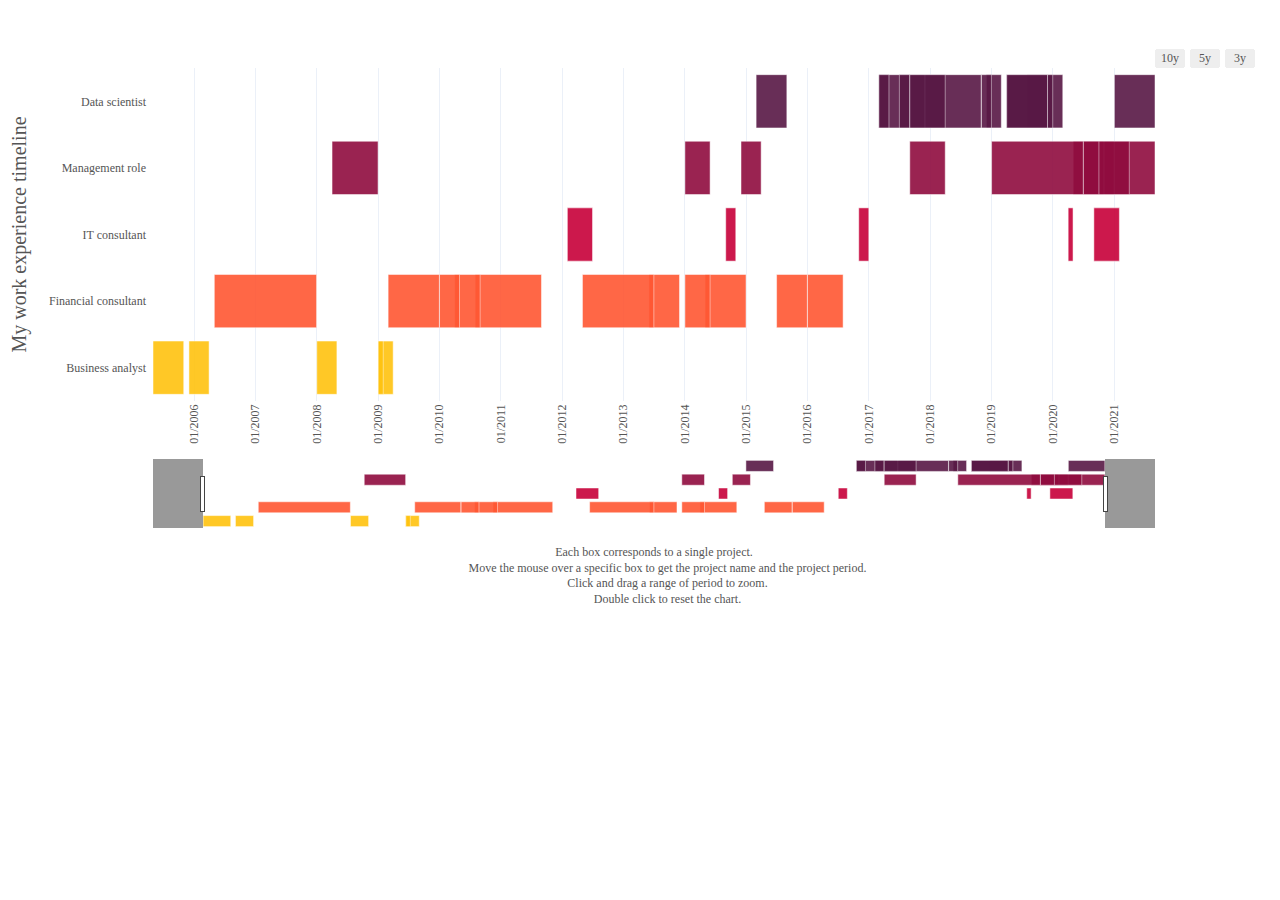
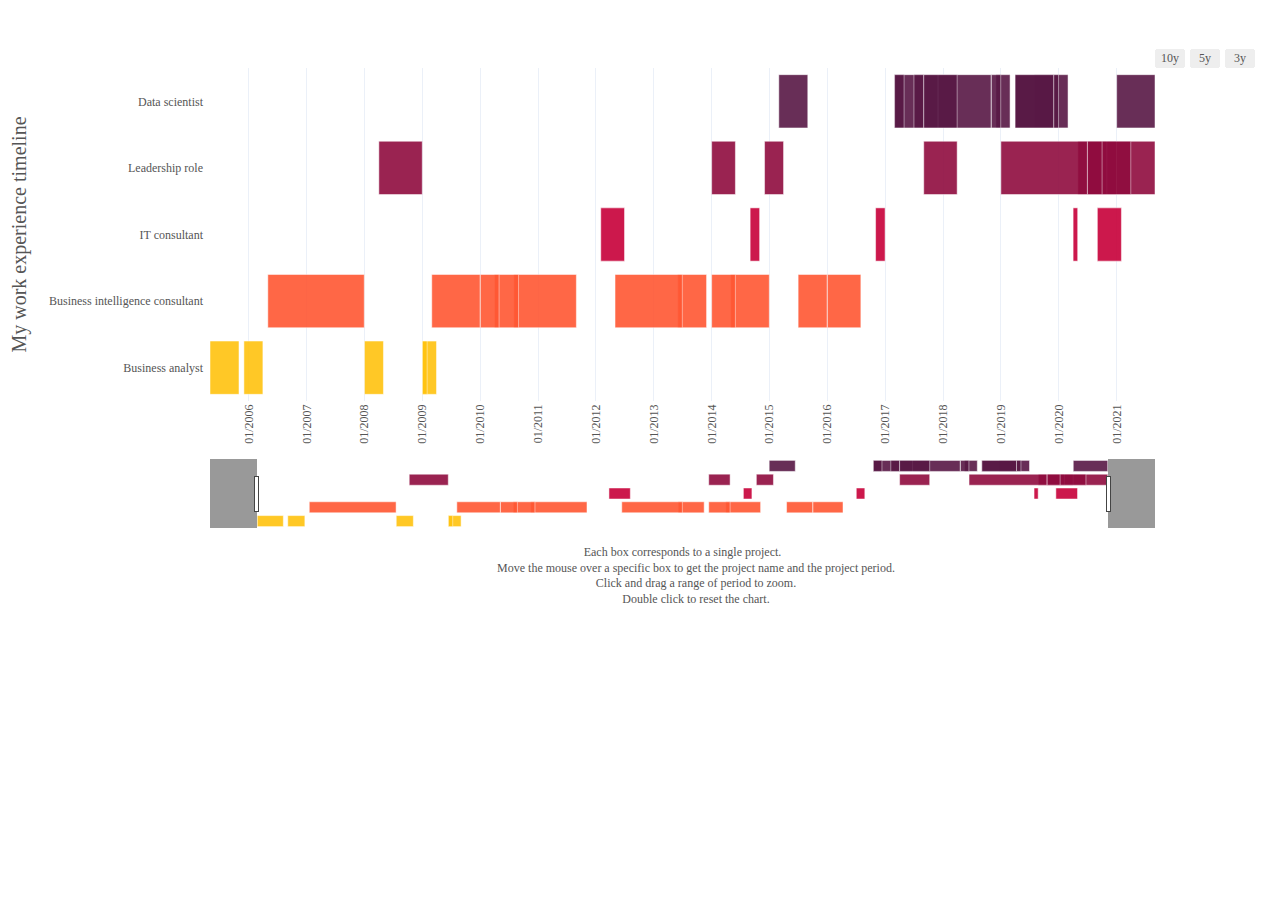
